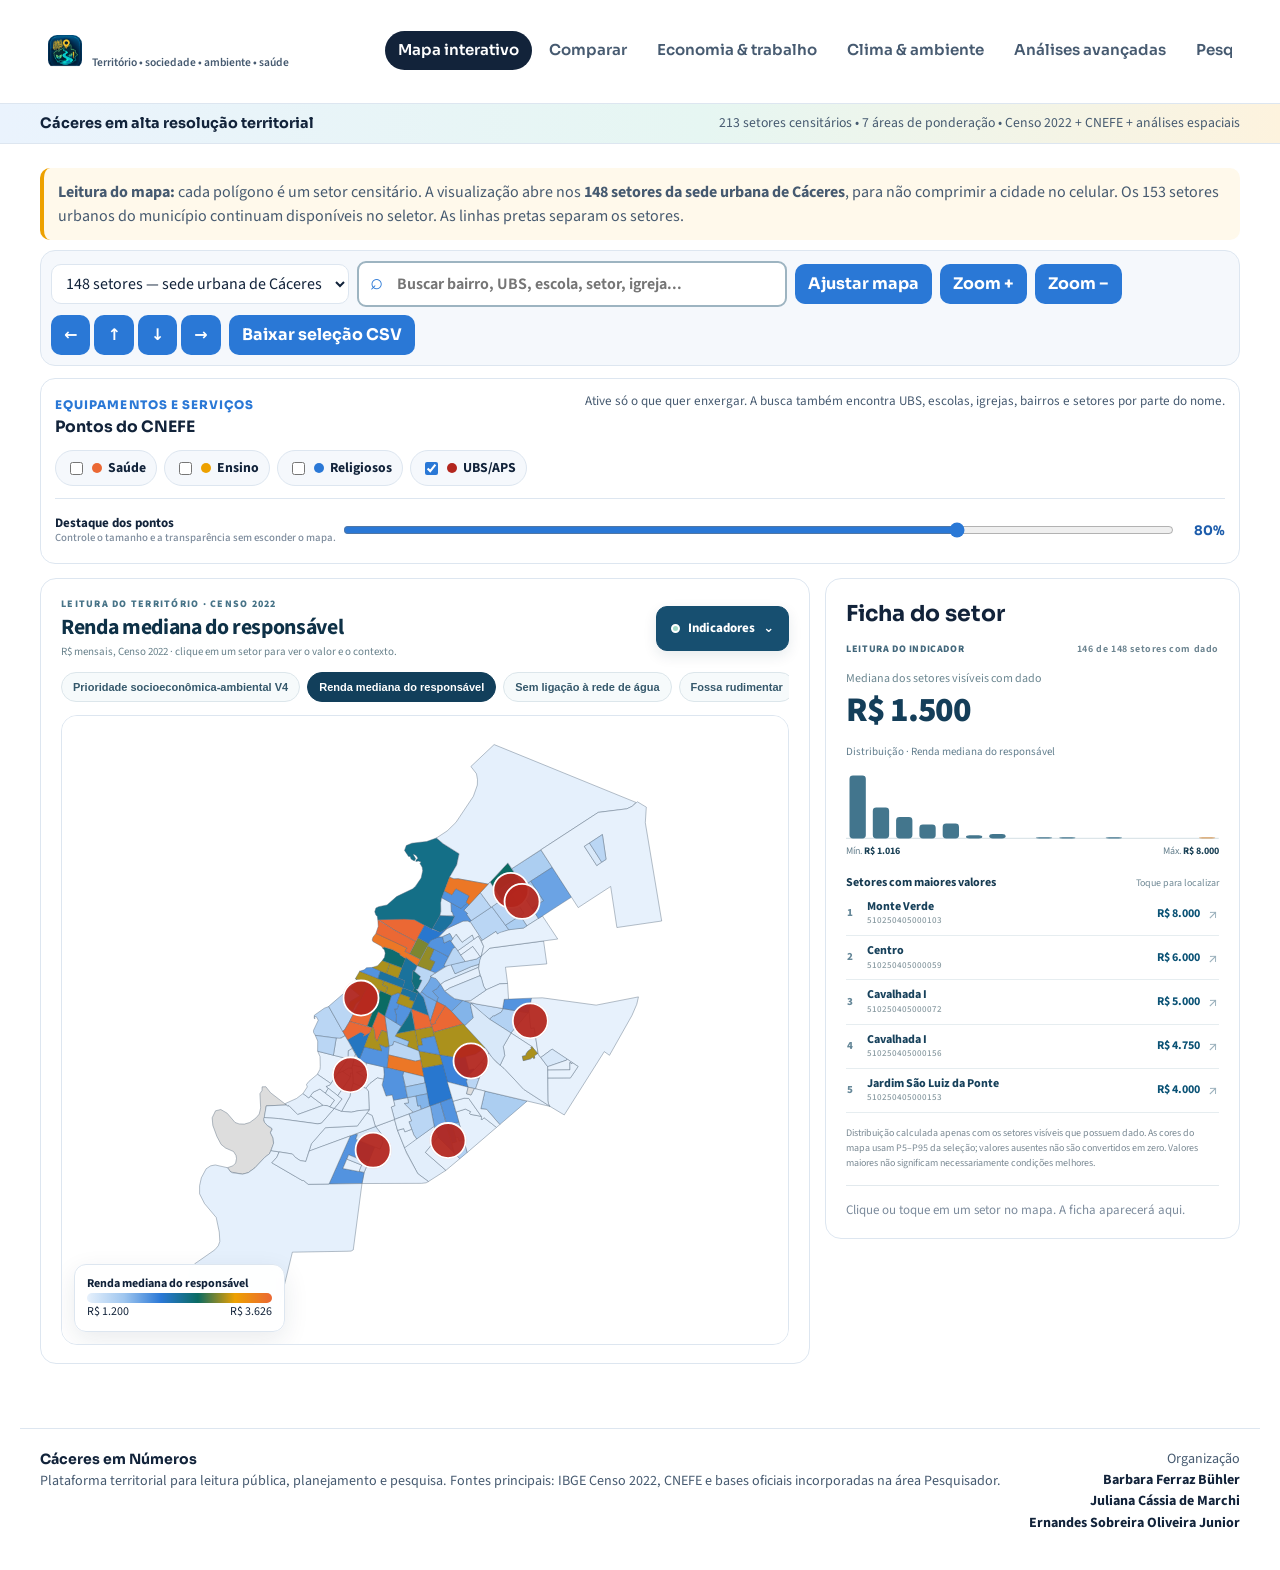
==== index.html @ b1730d2f "fix: não representar valores ausentes como zero nos mapas temáticos" ====
<!doctype html><html lang="pt-BR"><head><meta charset="utf-8"><meta name="viewport" content="width=device-width,initial-scale=1"><title>Cáceres em Números</title><link rel="icon" type="image/png" href="app-icon.png"><link rel="apple-touch-icon" href="app-icon.png"><link rel="manifest" href="site.webmanifest"><meta name="theme-color" content="#082b47">
<style>
:root{--navy:#0e293a;--blue:#174f70;--ink:#15202b;--muted:#66717b;--bg:#f4f6f5;--card:#fff;--line:#dfe4e1;--green:#dcefe4;--amber:#fff0c7;--red:#a9342b}*{box-sizing:border-box}body{margin:0;background:var(--bg);color:var(--ink);font-family:Inter,Arial,Helvetica,sans-serif}header{background:var(--navy);color:#fff;padding:18px 20px 15px}header h1{margin:0;font-size:30px;letter-spacing:-.4px}header p{margin:6px 0 0;color:#d6e2e8}.tabs{position:sticky;top:0;z-index:20;display:flex;gap:8px;flex-wrap:wrap;padding:12px;background:#fff;border-bottom:1px solid var(--line)}.tab{border:1px solid #d5dcda;background:white;border-radius:24px;padding:10px 16px;font-weight:700;cursor:pointer}.tab.on{background:var(--blue);color:white;border-color:var(--blue)}main{max-width:1500px;margin:auto;padding:16px}.page{display:none}.page.on{display:block}.grid{display:grid;gap:14px}.g4{grid-template-columns:repeat(4,1fr)}.g3{grid-template-columns:repeat(3,1fr)}.g2{grid-template-columns:1fr 1fr}.card{background:var(--card);border:1px solid var(--line);border-radius:16px;padding:16px;box-shadow:0 1px 2px #00000008}.kpi b{font-size:28px;display:block}.kpi small{color:var(--muted)}h2{font-size:22px;margin:0 0 12px}h3{font-size:17px;margin:0 0 10px}.muted{color:var(--muted)}.pill{display:inline-block;background:var(--green);padding:5px 9px;border-radius:999px;font-size:12px;font-weight:700;margin:2px}.pill.amber{background:var(--amber)}select,input,button{font:inherit}select,input{padding:9px 10px;border:1px solid #ccd4d1;border-radius:9px;background:#fff;max-width:100%}button.action{background:var(--blue);color:white;border:0;border-radius:9px;padding:9px 12px;font-weight:700;cursor:pointer}.toolbar{display:flex;gap:8px;flex-wrap:wrap;align-items:center;margin-bottom:10px}.mapwrap{height:650px;border:1px solid var(--line);border-radius:12px;overflow:hidden;background:#fdfdfc;position:relative}.mapwrap svg{width:100%;height:100%;touch-action:none}.sector{stroke:#111;stroke-width:.55;vector-effect:non-scaling-stroke;cursor:pointer;pointer-events:all;stroke-linejoin:round}.sector:hover{stroke:#000;stroke-width:1.05}.sector.sel{stroke:#000;stroke-width:1.6}.legend{position:absolute;left:12px;bottom:12px;background:#fffc;padding:9px 11px;border-radius:9px;font-size:12px;border:1px solid #ddd}.grad{height:10px;width:190px;background:linear-gradient(90deg,#d8e8ef,#9bc6d9,#4f97ba,#115f83,#6f302c);border-radius:6px}.tip{position:absolute;display:none;z-index:5;background:#111e;color:#fff;padding:9px 11px;border-radius:9px;font-size:12px;pointer-events:none;max-width:290px}.detailgrid{display:grid;grid-template-columns:repeat(2,1fr);gap:7px}.detailitem{padding:8px;background:#f7f9f8;border-radius:8px}.detailitem b{display:block;font-size:15px}.barrow{display:grid;grid-template-columns:minmax(180px,1fr) 3fr 74px;gap:8px;align-items:center;margin:6px 0}.bar{height:11px;background:#eef0ef;border-radius:8px;overflow:hidden}.bar>i{display:block;height:100%;background:#2a718f}.scroll{overflow:auto}.table{width:100%;border-collapse:collapse;font-size:13px}.table th,.table td{border-bottom:1px solid #e5e9e7;padding:8px;text-align:left;white-space:nowrap}.table th{position:sticky;top:0;background:#f4f7f6}.chartbox{height:430px;position:relative}.chartbox svg{width:100%;height:100%}.downloadGrid{display:grid;grid-template-columns:repeat(3,1fr);gap:10px}.dl{display:block;text-decoration:none;color:var(--ink);background:#f8faf9;border:1px solid var(--line);padding:12px;border-radius:12px;font-weight:700}.notice{border-left:4px solid #d88812;background:#fff9eb;padding:12px 14px;border-radius:8px}.good{border-left-color:#2d7b4f;background:#f0faf4}.compare{display:grid;grid-template-columns:1fr 1fr;gap:14px}.compare .head{font-size:18px;font-weight:800;margin-bottom:10px}.heatmap{overflow:auto}.heatmap table{border-collapse:collapse;font-size:10px}.heatmap th{max-width:90px;min-width:65px;white-space:normal}.heatmap td{width:45px;height:31px;text-align:center;color:white;font-weight:700}.apcards{display:grid;grid-template-columns:repeat(7,1fr);gap:8px}.apcard{border:1px solid var(--line);border-radius:12px;padding:10px;cursor:pointer;background:#fff}.apcard.on{outline:3px solid #3d7894}.apcard b{display:block}.source{font-size:12px;color:#53606a}.foot{font-size:12px;color:#68747d;margin-top:14px}@media(max-width:1000px){.g4,.g3,.g2,.downloadGrid,.apcards{grid-template-columns:1fr 1fr}.mapwrap{height:540px}}@media(max-width:650px){header h1{font-size:24px}.g4,.g3,.g2,.downloadGrid,.apcards,.compare{grid-template-columns:1fr}.mapwrap{height:500px}.barrow{grid-template-columns:130px 1fr 60px}.tabs{gap:5px}.tab{padding:8px 11px;font-size:13px}}

.apmapgrid{display:grid;grid-template-columns:1fr 1fr;gap:14px;margin-top:14px}.apmapwrap{height:500px;border:1px solid var(--line);border-radius:12px;overflow:hidden;background:#fbfcfb;position:relative}.apmapwrap svg{width:100%;height:100%;touch-action:none}.ap-region{stroke:#111;stroke-width:.75;vector-effect:non-scaling-stroke;cursor:pointer;fill-rule:evenodd}.ap-region:hover{stroke-width:1.4}.ap-region.sel{stroke:#000;stroke-width:1.8}.ap-sector{stroke:#161616;stroke-width:.35;vector-effect:non-scaling-stroke;cursor:pointer}.ap-sector:hover{stroke-width:.85}.apLegend{display:flex;gap:8px;flex-wrap:wrap;margin-top:9px}.apLegend span{display:inline-flex;align-items:center;gap:5px;font-size:12px}.apLegend i{width:13px;height:13px;border-radius:3px;display:inline-block;border:1px solid #222}.apmaptip{position:absolute;display:none;z-index:8;background:#111e;color:#fff;padding:9px 11px;border-radius:9px;font-size:12px;pointer-events:none;max-width:310px}.aptoolbar{display:flex;gap:8px;flex-wrap:wrap;align-items:center;margin:8px 0 10px}.aptoolbar label{font-size:13px;color:var(--muted)}.apInfo{background:#f4f8fa;border-left:4px solid #2f7190;border-radius:8px;padding:10px 12px;margin-top:10px}.apcard small{line-height:1.45;display:block}.apcard .mini{margin-top:6px;color:#52606b}.apstatline{display:flex;gap:10px;flex-wrap:wrap;margin-top:8px}.apstatline span{background:#f3f6f5;padding:5px 8px;border-radius:999px;font-size:11px}@media(max-width:1000px){.apmapgrid{grid-template-columns:1fr}.apmapwrap{height:470px}}.city-outline{fill:none;stroke:#071b2a;stroke-width:1.3;vector-effect:non-scaling-stroke;pointer-events:none}.bairro-outline{fill:none;stroke:#4b5563;stroke-width:.35;vector-effect:non-scaling-stroke;pointer-events:none;opacity:.75}.bairro-label{font-size:650px;font-weight:800;fill:#1f2937;paint-order:stroke;stroke:white;stroke-width:170px;stroke-linejoin:round;pointer-events:none}.urban-focus{fill:none;stroke:#d62728;stroke-width:1.6;stroke-dasharray:8 6;vector-effect:non-scaling-stroke;pointer-events:none}.toggleline{display:flex;gap:14px;flex-wrap:wrap;align-items:center;margin:7px 0 10px}.toggleline label{font-size:13px;font-weight:700;color:#374151}.context-legend{display:flex;gap:14px;flex-wrap:wrap;font-size:12px;margin-top:8px}.context-legend span{display:inline-flex;align-items:center;gap:5px}.swatch-line{display:inline-block;width:25px;height:0;border-top:3px solid #111}.swatch-line.gray{border-top-color:#6b7280;border-top-width:1px}.swatch-line.red{border-top-color:#d62728;border-top-style:dashed}

.poi-controls{display:flex;gap:8px;flex-wrap:wrap;align-items:center;margin:8px 0 12px;padding:9px 11px;background:#f8faf9;border:1px solid var(--line);border-radius:10px}.poi-controls label{display:flex;align-items:center;gap:5px;font-size:13px;font-weight:700}.poi-dot{display:inline-block;width:10px;height:10px;border-radius:50%}.mapwrap svg,.apmapwrap svg{cursor:grab}.mapwrap svg:active,.apmapwrap svg:active{cursor:grabbing}.poi{cursor:pointer;vector-effect:non-scaling-stroke}.poi:hover{stroke:#000;stroke-width:.75}.poi-aps{stroke:#fff;stroke-width:1.45px}.poi-label{font-size:11px;font-weight:800;paint-order:stroke;stroke:white;stroke-width:3px;stroke-linejoin:round;pointer-events:none}.drag-hint{font-size:12px;color:var(--muted);margin-left:auto}@media(max-width:650px){.drag-hint{width:100%;margin-left:0}}

/* V4.6 mobile-safe map */
#map{touch-action:none!important;user-select:none;-webkit-user-select:none;background:#fff}
.sector{stroke:#000!important;stroke-width:.5!important;fill-opacity:1!important;shape-rendering:geometricPrecision}
.sector.sel{stroke-width:1.55!important}
.poi{vector-effect:non-scaling-stroke;pointer-events:all}
.panpad{display:inline-flex;gap:4px;align-items:center}.panpad button{min-width:38px;padding:8px 10px}
@media(max-width:650px){.mapwrap{height:520px!important}.sector{stroke-width:.45!important}.poi-controls{font-size:13px}.toolbar{gap:6px}.panpad{width:100%;justify-content:center}.panpad button{font-size:18px}}

.searchbox{position:relative;min-width:260px;flex:1;max-width:430px}.searchbox input{width:100%}
.search-results{display:none;position:absolute;left:0;right:0;top:calc(100% + 5px);background:#fff;border:1px solid #cfd8d5;border-radius:12px;box-shadow:0 10px 28px #0002;z-index:60;max-height:330px;overflow:auto}
.search-results.show{display:block}.search-item{padding:10px 12px;cursor:pointer;border-bottom:1px solid #edf0ef;display:flex;gap:9px;align-items:flex-start}.search-item:last-child{border-bottom:0}.search-item:hover,.search-item.active{background:#eef6fa}
.search-icon{width:25px;height:25px;border-radius:50%;display:grid;place-items:center;background:#edf3f5;font-size:13px;flex:0 0 25px}.search-main{font-weight:800;font-size:13px}.search-sub{font-size:11px;color:#68747d;margin-top:2px;line-height:1.3}
.search-hit{stroke:#f97316!important;stroke-width:1.45!important}.search-pin-ring{fill:none;stroke:#00a6c8;stroke-width:2.2;vector-effect:non-scaling-stroke;pointer-events:none}.search-pin-core{fill:#00a6c8;stroke:white;stroke-width:1.5;vector-effect:non-scaling-stroke;pointer-events:none}.search-pin-cross{stroke:#073b4c;stroke-width:1.4;vector-effect:non-scaling-stroke;pointer-events:none}
@media(max-width:650px){.searchbox{min-width:100%;max-width:none}.search-results{max-height:270px}}

/* V4.8 — busca e pontos legíveis sem poluir o mapa */
.searchbox{position:relative;min-width:310px;flex:1 1 340px}
.searchbox input{width:100%;border:2px solid #9db4c1;background:#fff;font-weight:650}
.searchbox input:focus{outline:none;border-color:#174f70;box-shadow:0 0 0 3px #174f7020}
.search-results{position:absolute;left:0;right:0;top:calc(100% + 4px);z-index:40;background:#fff;border:1px solid #cbd5d1;border-radius:10px;box-shadow:0 8px 24px #0002;max-height:340px;overflow:auto;display:none}
.search-results.show{display:block}
.search-item{display:grid;grid-template-columns:28px 1fr;gap:8px;padding:9px 10px;border-bottom:1px solid #eef1ef;cursor:pointer}
.search-item:last-child{border-bottom:0}.search-item:hover,.search-item.active{background:#edf6fa}
.search-icon{width:25px;height:25px;border-radius:50%;display:grid;place-items:center;background:#174f70;color:white;font-size:11px;font-weight:900}
.search-main{font-weight:800}.search-sub{font-size:11px;color:#66717b;margin-top:2px}
.search-hit{stroke:#0d3d56!important;stroke-width:1.5!important;filter:drop-shadow(0 0 1px #fff)}
.search-pin{pointer-events:none;filter:drop-shadow(0 2px 2px #0007)}
.search-pin-halo{fill:#ffcf332e;stroke:#d73027;stroke-width:1;vector-effect:non-scaling-stroke}
.search-pin-tail,.search-pin-head{fill:#e13227;stroke:#8f1d16;stroke-width:1;vector-effect:non-scaling-stroke}
.search-pin-core{fill:white;stroke:#8f1d16;stroke-width:.75;vector-effect:non-scaling-stroke}
.poi{transition:opacity .12s}
@media(max-width:650px){
 .searchbox{order:-1;flex-basis:100%;min-width:100%;width:100%}
 .searchbox input{font-size:16px;padding:11px 12px}
 .search-results{max-height:280px}
}
</style><link rel="stylesheet" href="https://fonts.googleapis.com/css2?family=Sora:wght@500;600;700;800&family=Source+Sans+3:wght@400;500;600;700&display=swap">
<style id="chuva-mt-design">
:root{
 --bg:#fff;--panel:#f5f8fc;--ink:#12233a;--ink2:#465a70;--muted:#7c8b9c;--line:#dde6f0;--grid:#e8eef5;
 --accent:#2a78d6;--accent-d:#1c5cab;--accent-soft:#e7f1fc;--wet:#0a6b62;--wet-soft:#dcf3ee;
 --dry:#8a5413;--dry-soft:#f9edd9;--sun:#eda100;--coral:#eb6834;--bad:#b3261e;
 --display:"Sora","Segoe UI",system-ui,sans-serif;--body:"Source Sans 3","Segoe UI",system-ui,sans-serif;--r:16px;
}
*{box-sizing:border-box}
html{color-scheme:light;background:#fff}
body{background:var(--bg)!important;color:var(--ink)!important;font-family:var(--body)!important;font-size:16px;line-height:1.5}
h1,h2,h3,.brand,.tab,.action{font-family:var(--display)!important}
.bar{position:sticky;top:0;z-index:40;background:rgba(255,255,255,.96);backdrop-filter:blur(10px);border-bottom:1px solid var(--line)}
.bar-in{max-width:1240px;margin:auto;padding:10px 20px;display:grid;grid-template-columns:auto minmax(0,1fr) auto;gap:14px 22px;align-items:center}
.brand{display:flex;align-items:center;gap:10px;font-weight:800;font-size:1.22rem;letter-spacing:-.025em;white-space:nowrap}
.brand-mark{width:34px;height:34px;flex:none;object-fit:cover;border-radius:9px}
.brand span{display:flex;flex-direction:column;line-height:1.05}
.brand small{font-family:var(--body);font-size:.72rem;color:var(--ink2);font-weight:600;letter-spacing:0;margin-top:3px}
.bar .tabs{position:static!important;border:0!important;padding:0!important;background:transparent!important;display:flex;gap:4px;flex-wrap:wrap;justify-content:center}
.bar .tab{border:0!important;background:transparent!important;color:var(--ink2)!important;border-radius:999px!important;padding:8px 13px!important;font-weight:600!important;font-size:.94rem;white-space:nowrap}
.bar .tab:hover{background:var(--panel)!important}
.bar .tab.on{background:var(--ink)!important;color:#fff!important}
.org-head{text-align:right;line-height:1.2;max-width:290px}
.org-head span{display:block;text-transform:uppercase;letter-spacing:.08em;font-size:.65rem;font-weight:800;color:var(--accent)}
.org-head b{display:block;font-family:var(--body);font-size:.73rem;font-weight:600;color:var(--ink2)}
.scope-strip{background:linear-gradient(90deg,#eaf3fd,#e6f6f2 55%,#fdf3de);border-bottom:1px solid var(--line)}
.scope-strip-in{max-width:1240px;margin:auto;padding:9px 20px;display:flex;gap:10px 16px;align-items:center;justify-content:space-between;flex-wrap:wrap}
.scope-kicker{font-family:var(--display);font-weight:700;color:var(--ink);font-size:.9rem}
.scope-note{color:var(--ink2);font-size:.86rem}
main{max-width:1240px!important;padding:24px 20px 64px!important}
.card{border:1px solid var(--line)!important;border-radius:var(--r)!important;box-shadow:none!important;background:#fff!important;padding:18px 20px!important}
.card.soft{background:var(--panel)!important;border-color:transparent!important}
.page{animation:rise .32s ease both}
@keyframes rise{from{opacity:.4;transform:translateY(7px)}to{opacity:1;transform:none}}
.hero-panel{display:grid;grid-template-columns:minmax(0,1.35fr) minmax(280px,.65fr);gap:22px;background:linear-gradient(135deg,#f8fbff 0%,#eef8f5 58%,#fff8ea 100%);border:1px solid var(--line);border-radius:22px;padding:28px 30px;margin-bottom:22px;overflow:hidden;position:relative}
.hero-panel:after{content:"";position:absolute;width:220px;height:220px;border-radius:50%;right:-80px;top:-95px;background:linear-gradient(135deg,rgba(42,120,214,.14),rgba(10,107,98,.08))}
.hero-copy{position:relative;z-index:1}
.eyebrow{font-family:var(--display);font-size:.74rem;font-weight:800;letter-spacing:.09em;text-transform:uppercase;color:var(--accent)}
.hero-panel h1{font-size:clamp(1.8rem,4vw,3.1rem);line-height:1.04;letter-spacing:-.045em;margin:7px 0 10px;max-width:14ch}
.hero-panel p{color:var(--ink2);max-width:66ch;font-size:1.03rem}
.hero-actions{display:flex;gap:9px;flex-wrap:wrap;margin-top:18px}
.hero-btn{border:0;border-radius:11px;padding:10px 16px;min-height:43px;font-family:var(--display);font-weight:700;cursor:pointer}
.hero-btn.primary{background:var(--accent);color:white}.hero-btn.primary:hover{background:var(--accent-d)}
.hero-btn.secondary{background:white;color:var(--accent);border:1px solid var(--accent)}
.hero-mini{display:grid;grid-template-columns:1fr 1fr;gap:10px;align-content:center;position:relative;z-index:1}
.hero-mini div{border-radius:15px;padding:14px;background:rgba(255,255,255,.78);border:1px solid rgba(221,230,240,.9)}
.hero-mini b{display:block;font-family:var(--display);font-size:1.55rem;line-height:1.1;color:var(--ink)}
.hero-mini span{font-size:.76rem;color:var(--ink2);font-weight:700}
#kpis{gap:10px!important}
.kpi{background:var(--panel)!important;border-color:transparent!important;border-radius:14px!important}
#kpis .kpi:nth-child(1){background:var(--accent-soft)!important}
#kpis .kpi:nth-child(2){background:var(--wet-soft)!important}
#kpis .kpi:nth-child(3){background:#fdf1d6!important}
#kpis .kpi:nth-child(4){background:#fde9e0!important}
.notice{border-left:4px solid var(--sun)!important;background:#fff9eb!important;border-radius:10px!important;color:var(--ink2)!important}
.notice.good{border-left-color:var(--wet)!important;background:#f0faf4!important}
.toolbar{background:var(--panel);border:1px solid var(--line);border-radius:15px;padding:10px!important;margin-bottom:12px!important;gap:8px!important}
select,input[type=search],input[type=text],input[type=number]{font:inherit;color:var(--ink);background:#fff;border:1px solid var(--line)!important;border-radius:10px!important;min-height:40px;padding:7px 10px!important}
.action{background:var(--accent)!important;color:#fff!important;border:0!important;border-radius:10px!important;min-height:40px;padding:8px 13px!important;font-weight:700!important}
.action:hover{background:var(--accent-d)!important}
.searchbox{position:relative;min-width:min(360px,100%);flex:1}
.searchbox input{width:100%;padding-left:38px!important;background:#fff!important}
.searchbox:before{content:"⌕";position:absolute;left:13px;top:6px;font-size:1.35rem;color:var(--accent);z-index:2;pointer-events:none}
.search-results{border:1px solid var(--line)!important;border-radius:13px!important;box-shadow:0 16px 40px rgba(18,35,58,.14)!important;background:#fff!important;overflow:hidden}
.search-item{padding:10px 12px!important;border-bottom:1px solid var(--grid)!important}
.search-item:hover,.search-item.active{background:var(--accent-soft)!important}
.search-icon{background:var(--accent-soft)!important;color:var(--accent-d)!important}
.poi-controls{display:block!important;padding:13px 14px!important;border:1px solid var(--line)!important;border-radius:15px!important;background:#fff!important;margin:10px 0 14px!important}
.poi-head{display:flex;align-items:flex-start;justify-content:space-between;gap:12px;margin-bottom:10px}
.poi-title{font-family:var(--display);font-weight:700;font-size:.98rem}
.poi-sub{font-size:.82rem;color:var(--ink2)}
.poi-chips{display:flex;gap:7px;flex-wrap:wrap}
.poi-chips label{display:inline-flex!important;align-items:center;gap:6px;border:1px solid var(--line);background:var(--panel);border-radius:999px;padding:7px 10px;font-size:.86rem;font-weight:700}
.poi-chips input{accent-color:var(--accent)}
.poi-slider{display:grid!important;grid-template-columns:minmax(145px,auto) minmax(150px,1fr) 48px;gap:12px;align-items:center;margin-top:12px;padding-top:11px;border-top:1px solid var(--line)}
.poi-slider span{display:flex;flex-direction:column;line-height:1.18}.poi-slider small{color:var(--muted);font-weight:500}
.poi-slider input[type=range]{width:100%;accent-color:var(--accent)}
.poi-slider output{font-family:var(--display);font-weight:700;color:var(--accent-d);text-align:right}
.mapwrap{border-color:var(--line)!important;border-radius:16px!important;background:#fbfdff!important}
.sector{stroke:#526579!important;stroke-width:.42!important}
.sector:hover{stroke:var(--ink)!important;stroke-width:.9!important}
.sector.sel,.sector.search-hit{stroke:var(--ink)!important;stroke-width:1.25!important}
.legend{background:rgba(255,255,255,.94)!important;border-color:var(--line)!important;border-radius:12px!important;box-shadow:0 8px 26px rgba(18,35,58,.08)}
.grad{background:linear-gradient(90deg,#e7f1fc,#9fc6ef,#2a78d6,#0a6b62,#eda100,#eb6834)!important}
.detailitem{background:var(--panel)!important;border-radius:11px!important}
.pill{background:var(--wet-soft)!important;color:var(--wet)!important}
.apcard{border-color:var(--line)!important;border-radius:14px!important}
.apcard.on{outline:0!important;border-color:var(--accent)!important;box-shadow:0 0 0 2px var(--accent-soft)}
.ap-region{stroke:#fff!important;stroke-width:.7!important}
.ap-region.sel{stroke:var(--ink)!important;stroke-width:1.5!important}
.ap-sector{stroke:#fff!important;stroke-width:.35!important}
.apLegend i{border-color:rgba(18,35,58,.35)!important}
.heatmap td{border:1px solid rgba(255,255,255,.35)}
.site-footer{max-width:1240px;margin:0 auto;padding:20px 20px 36px;border-top:1px solid var(--line);display:grid;grid-template-columns:1fr auto;gap:18px;color:var(--ink2);font-size:.88rem}
.site-footer strong{font-family:var(--display);color:var(--ink)}
.site-footer .org-list{text-align:right}.site-footer .org-list b{display:block;color:var(--ink);font-weight:700}
@media(max-width:900px){
 .bar-in{grid-template-columns:1fr}
 .bar .tabs{justify-content:flex-start;overflow-x:auto;flex-wrap:nowrap;padding-bottom:3px!important;scrollbar-width:none}
 .bar .tabs::-webkit-scrollbar{display:none}
 .org-head{text-align:left;max-width:none}
 .hero-panel{grid-template-columns:1fr;padding:22px}
 .hero-mini{grid-template-columns:repeat(4,1fr)}
}
@media(max-width:650px){
 .bar-in{padding:9px 14px;gap:8px}
 .brand{font-size:1.05rem}.brand-mark{width:30px;height:30px}
 .org-head{display:none}
 .scope-strip-in{padding:8px 14px}
 main{padding:16px 12px 48px!important}
 .hero-panel{padding:19px;border-radius:18px}.hero-panel h1{font-size:2rem}
 .hero-mini{grid-template-columns:1fr 1fr}
 .bar .tab{font-size:.86rem!important;padding:7px 11px!important}
 .toolbar{padding:8px!important}
 .searchbox{order:-1;flex-basis:100%;min-width:100%}
 .poi-slider{grid-template-columns:1fr 42px}.poi-slider span{grid-column:1/-1}.poi-slider input{grid-column:1}
 .site-footer{grid-template-columns:1fr;padding:18px 14px 28px}.site-footer .org-list{text-align:left}
}
</style>
<style id="hotfix-20261009-navigation">
/* FIX CRÍTICO: o header usava a mesma classe .bar das barras de gráfico.
   A regra antiga .bar{height:11px;overflow:hidden} esmagava o menu inteiro. */
header.bar{
  position:sticky!important;
  top:0!important;
  z-index:1000!important;
  height:auto!important;
  min-height:0!important;
  overflow:visible!important;
  border-radius:0!important;
}
header.bar .bar-in{overflow:visible!important}
header.bar .tabs{overflow:visible!important}
.scope-strip{position:relative!important;z-index:1!important}
.page{scroll-margin-top:120px}

/* pontos do mapa: novamente legíveis sem cobrir os setores */
.poi{stroke-width:1!important;filter:none!important}
.poi-aps{stroke:#fff!important;stroke-width:1.8!important;filter:drop-shadow(0 1px 2px rgba(179,38,30,.45))!important}

@media(max-width:900px){
  header.bar .tabs{
    overflow-x:auto!important;
    overflow-y:hidden!important;
    flex-wrap:nowrap!important;
    justify-content:flex-start!important;
    -webkit-overflow-scrolling:touch;
  }
}
</style>
<style id="clima-ambiente-style">
header.bar .bar-in{max-width:1500px}
header.bar .tabs{flex-wrap:nowrap!important;overflow-x:auto!important;scrollbar-width:none}
header.bar .tabs::-webkit-scrollbar{display:none}
.climate-hero{background:linear-gradient(135deg,#0e293a 0%,#174f70 52%,#0a6b62 100%);color:#fff;border-radius:22px;padding:28px;display:grid;grid-template-columns:1.35fr .65fr;gap:22px;align-items:center;box-shadow:0 14px 38px rgba(18,35,58,.13)}
.climate-hero h2{font-size:2rem;margin:5px 0 8px;color:#fff}
.climate-hero p{margin:0;color:#eaf4f7;max-width:820px}
.climate-hero .eyebrow{color:#b9efe5}
.climate-hero-side{display:grid;gap:9px}
.climate-hero-side div{background:#ffffff16;border:1px solid #ffffff2b;border-radius:14px;padding:12px 14px}
.climate-hero-side b{display:block;font-family:var(--display);font-size:1.25rem}
.climate-kpis{margin-top:14px}
.climate-kpi b{font-size:1.65rem}
.climate-kpi small{display:block;color:var(--ink2);margin-top:2px}
.climate-layout{display:grid;grid-template-columns:minmax(0,1.35fr) minmax(320px,.65fr);gap:14px;margin-top:14px}
.climate-mapwrap{height:620px;border:1px solid var(--line);border-radius:14px;overflow:hidden;background:#fbfcfd;position:relative}
.climate-mapwrap svg{width:100%;height:100%;touch-action:none}
.climate-sector{stroke:#fff;stroke-width:.72;vector-effect:non-scaling-stroke;cursor:pointer;stroke-linejoin:round}
.climate-sector:hover{stroke:#12233a;stroke-width:1.35}
.climate-sector.sel{stroke:#081723;stroke-width:2}
.climate-legend{position:absolute;left:12px;bottom:12px;background:#fffffff2;border:1px solid var(--line);border-radius:12px;padding:9px 11px;min-width:220px;box-shadow:0 8px 24px rgba(18,35,58,.1);font-size:.82rem}
.climate-grad{height:11px;border-radius:999px;margin:6px 0;background:linear-gradient(90deg,#dcefe4,#b8ddce,#f4d77b,#ee9550,#b3261e)}
.climate-detail-empty{color:var(--muted);padding:18px 4px}
.climate-score{display:flex;align-items:flex-end;justify-content:space-between;gap:12px;border-bottom:1px solid var(--line);padding-bottom:12px;margin-bottom:12px}
.climate-score strong{font-family:var(--display);font-size:2.25rem;line-height:1}
.climate-badge{display:inline-block;padding:5px 9px;border-radius:999px;font-weight:800;font-size:.78rem;background:#edf2f6;color:#17364a}
.climate-dims{display:grid;gap:9px}
.climate-dim-head{display:flex;justify-content:space-between;gap:10px;font-size:.88rem;font-weight:700}
.climate-meter{height:8px;background:#e9eef2;border-radius:999px;overflow:hidden;margin-top:4px}
.climate-meter i{display:block;height:100%;background:linear-gradient(90deg,#0a6b62,#eda100,#b3261e);border-radius:999px}
.climate-rank{display:grid;gap:7px}
.climate-rank-row{display:grid;grid-template-columns:34px minmax(0,1fr) auto;gap:9px;align-items:center;border:1px solid var(--line);border-radius:11px;padding:9px 10px;background:#fff;cursor:pointer}
.climate-rank-row:hover{border-color:#96abc0;background:#f8fbfd}
.climate-rank-row .n{font-family:var(--display);font-weight:800;color:var(--accent)}
.climate-rank-row b{display:block;font-size:.9rem}
.climate-rank-row small{display:block;color:var(--muted)}
.climate-rank-row .score{font-family:var(--display);font-weight:800}
.climate-note{background:#fff9eb;border-left:4px solid #eda100;border-radius:10px;padding:12px 14px}
.climate-method-grid{display:grid;grid-template-columns:repeat(3,1fr);gap:10px;margin-top:10px}
.climate-method-grid div{background:var(--panel);border:1px solid var(--line);border-radius:12px;padding:12px}
.climate-method-grid b{display:block;font-family:var(--display);margin-bottom:4px}
@media(max-width:1050px){.climate-hero,.climate-layout{grid-template-columns:1fr}.climate-mapwrap{height:540px}.climate-method-grid{grid-template-columns:1fr 1fr}}
@media(max-width:650px){.climate-hero{padding:20px}.climate-hero h2{font-size:1.6rem}.climate-mapwrap{height:500px}.climate-method-grid{grid-template-columns:1fr}}
</style>
<style id="header-layout-fix-20261010">
/* Cabeçalho: impede que a marca/autores encubram as abas e mantém todas acessíveis. */
header.bar{
  height:auto!important;
  min-height:0!important;
  overflow:visible!important;
}
header.bar .bar-in{
  width:100%!important;
  max-width:none!important;
  padding:10px clamp(14px,2.2vw,42px)!important;
  display:grid!important;
  grid-template-columns:minmax(250px,320px) minmax(0,1fr) minmax(300px,390px)!important;
  gap:12px 20px!important;
  align-items:center!important;
  overflow:visible!important;
}
header.bar .brand{
  min-width:0!important;
  overflow:hidden!important;
  position:relative!important;
  z-index:2!important;
}
header.bar .brand span{
  min-width:0!important;
  overflow:hidden!important;
}
header.bar .brand small{
  display:block!important;
  white-space:nowrap!important;
  overflow:hidden!important;
  text-overflow:ellipsis!important;
}
header.bar .tabs{
  min-width:0!important;
  width:100%!important;
  display:flex!important;
  flex-wrap:nowrap!important;
  justify-content:center!important;
  align-items:center!important;
  gap:4px!important;
  overflow-x:auto!important;
  overflow-y:hidden!important;
  padding:3px 4px 6px!important;
  scroll-padding-inline:12px!important;
  scrollbar-width:thin!important;
  overscroll-behavior-inline:contain;
}
header.bar .tab{
  flex:0 0 auto!important;
  position:relative!important;
  z-index:1!important;
}
header.bar .org-head{
  min-width:0!important;
  max-width:390px!important;
}

/* Em notebooks, libera imediatamente o espaço ocupado pelos autores. */
@media(max-width:1650px){
  header.bar .bar-in{
    grid-template-columns:minmax(230px,300px) minmax(0,1fr)!important;
  }
  header.bar .org-head{display:none!important}
}

/* Em telas menores o menu ganha uma linha inteira e passa a rolar horizontalmente. */
@media(max-width:1180px){
  header.bar .bar-in{
    grid-template-columns:1fr!important;
    gap:7px!important;
  }
  header.bar .brand{justify-self:start!important}
  header.bar .tabs{
    justify-content:flex-start!important;
    width:100%!important;
    padding-bottom:7px!important;
  }
}

/* Celular: mantém a marca compacta e todas as abas alcançáveis por swipe. */
@media(max-width:650px){
  header.bar .brand{font-size:1rem!important}
  header.bar .brand-mark{width:32px!important;height:32px!important}
  header.bar .tabs{gap:3px!important}
  header.bar .tab{font-size:.84rem!important;padding:7px 10px!important}
}
</style>
<style id="hotfix-20261011-header-points">
/* O menu não deve sobrepor a faixa "Cáceres em alta resolução territorial". */
header.bar{
  position:relative!important;
  top:auto!important;
  z-index:30!important;
  margin:0!important;
}
.scope-strip{
  position:relative!important;
  z-index:20!important;
  margin-top:0!important;
  clear:both!important;
}
/* Pontos: visíveis, semi-transparentes e sem virar bolotas opacas. */
.poi{filter:none!important}
.poi-aps{filter:drop-shadow(0 1px 2px rgba(179,38,30,.24))!important}
</style>
<style id="final-fix-20261011-header-poi">
/* Fecha definitivamente o espaço do cabeçalho antes da faixa territorial. */
header.bar{
  position:relative!important;
  top:auto!important;
  display:block!important;
  height:auto!important;
  min-height:0!important;
  overflow:visible!important;
  z-index:10!important;
}
header.bar .bar-in{
  position:relative!important;
  min-height:64px!important;
  padding-bottom:12px!important;
  overflow:visible!important;
  grid-auto-rows:max-content!important;
}
header.bar .tabs{
  position:relative!important;
  top:auto!important;
  margin:0!important;
  transform:none!important;
  align-self:center!important;
}
header.bar .tab{
  position:relative!important;
  top:auto!important;
  bottom:auto!important;
  margin:0!important;
  transform:none!important;
}
header.bar .tab.on{box-shadow:none!important}
.scope-strip{
  position:relative!important;
  top:auto!important;
  margin-top:0!important;
  z-index:5!important;
  clear:both!important;
}
@media(max-width:1180px){
  header.bar .bar-in{min-height:0!important;padding-bottom:14px!important}
}
@media(max-width:650px){
  header.bar .bar-in{padding-bottom:11px!important}
}
</style>
<link rel="stylesheet" href="mapa-interativo.css?v=20261012"></head><body><header class="bar"><div class="bar-in">
<div class="brand"><img class="brand-mark" src="app-icon.png" alt="" aria-hidden="true"><span>Cáceres em Números<small>Território • sociedade • ambiente • saúde</small></span></div>
<nav class="tabs"><button class="tab on" data-p="publico">Público</button><button class="tab" data-p="explorar">Explorar</button><button class="tab" data-p="comparar">Comparar</button><button class="tab" data-p="economia">Economia & trabalho</button><button class="tab" data-p="clima">Clima & ambiente</button><button class="tab" data-p="analitico">Análises avançadas</button><button class="tab" data-p="pesquisador">Pesquisador</button></nav>
<div class="org-head"><span>Organização</span><b>Barbara Ferraz Bühler · Juliana Cássia de Marchi · Ernandes Sobreira Oliveira Junior</b></div>
</div></header>
<div class="scope-strip"><div class="scope-strip-in"><span class="scope-kicker">Cáceres em alta resolução territorial</span><span class="scope-note">213 setores censitários • 7 áreas de ponderação • Censo 2022 + CNEFE + análises espaciais</span></div></div><main>
<section class="page on" id="publico"><div class="hero-panel"><div class="hero-copy"><span class="eyebrow">Dados públicos, leitura simples e análise científica</span><h1>Conheça Cáceres por dentro.</h1><p>Explore renda, saneamento, infraestrutura urbana, serviços, economia e vulnerabilidade em cada setor censitário — do resumo para qualquer cidadão às análises espaciais para pesquisa e planejamento.</p><div class="hero-actions"><button class="hero-btn primary" id="heroExplore">Explorar o mapa</button><button class="hero-btn secondary" id="heroAnalysis">Ver análises avançadas</button></div></div><div class="hero-mini"><div><b>213</b><span>setores censitários</span></div><div><b>148</b><span>setores na sede urbana</span></div><div><b>7</b><span>áreas de ponderação</span></div><div><b>2022</b><span>Censo + CNEFE</span></div></div></div><div class="grid g4" id="kpis"></div><div class="grid g2" style="margin-top:14px"><div class="card"><h2>O que esta versão acrescentou</h2><div><span class="pill">renda por setor</span><span class="pill">pavimentação</span><span class="pill">bueiro</span><span class="pill">iluminação</span><span class="pill">calçada</span><span class="pill">rampa</span><span class="pill">arborização</span><span class="pill">CNEFE</span><span class="pill">7 áreas de ponderação</span><span class="pill">deslocamento ao trabalho</span></div><p class="muted">Agora cada setor pode ser lido como território demográfico, sanitário, econômico e urbano. Trabalho e deslocamento são apresentados na escala oficial de área de ponderação, não inventados por setor.</p></div><div class="card"><h2>Leitura simples</h2><div id="simpleText"></div></div></div><div class="card" style="margin-top:14px"><h2>Top 12 setores — prioridade socioeconômica-ambiental V4</h2><div id="topBars"></div></div></section>
<section class="page" id="explorar"><div class="notice" style="margin-bottom:10px"><b>Leitura do mapa:</b> cada polígono é um setor censitário. A visualização abre nos <b>148 setores da sede urbana de Cáceres</b>, para não comprimir a cidade no celular. Os 153 setores urbanos do município continuam disponíveis no seletor. As linhas pretas separam os setores.</div><div class="toolbar"><select id="scope"><option value="city">148 setores — sede urbana de Cáceres</option><option value="urban">153 setores urbanos — município</option><option value="all">213 setores — município</option><option value="rural">59 setores rurais</option></select><select id="metric"></select><div class="searchbox"><input id="search" autocomplete="off" placeholder="Buscar bairro, UBS, escola, setor, igreja..."><div id="searchResults" class="search-results"></div></div><button class="action" id="fit">Ajustar mapa</button><button class="action" id="zin">Zoom +</button><button class="action" id="zout">Zoom −</button><span class="panpad"><button class="action" id="panL" title="Mover para oeste">←</button><button class="action" id="panU" title="Mover para norte">↑</button><button class="action" id="panD" title="Mover para sul">↓</button><button class="action" id="panR" title="Mover para leste">→</button></span><button class="action" id="downloadFiltered">Baixar seleção CSV</button></div>
<div class="poi-controls" id="poiControls"><div class="poi-head"><div><span class="eyebrow">Equipamentos e serviços</span><div class="poi-title">Pontos do CNEFE</div></div><div class="poi-sub">Ative só o que quer enxergar. A busca também encontra UBS, escolas, igrejas, bairros e setores por parte do nome.</div></div>
<div class="poi-chips">
<label><input type="checkbox" id="poiSaude"><span class="poi-dot" style="background:#eb6834"></span> Saúde</label>
<label><input type="checkbox" id="poiEnsino"><span class="poi-dot" style="background:#eda100"></span> Ensino</label>
<label><input type="checkbox" id="poiReligioso"><span class="poi-dot" style="background:#2a78d6"></span> Religiosos</label>
<label><input type="checkbox" id="poiAPS" checked><span class="poi-dot" style="background:#b3261e"></span> UBS/APS</label>
</div>
<label class="poi-slider"><span><b>Destaque dos pontos</b><small>Controle o tamanho e a transparência sem esconder o mapa.</small></span><input type="range" id="poiScale" min="20" max="100" value="80"><output id="poiScaleOut">80%</output></label></div>
<div class="grid g2"><div class="card"><div class="mapwrap"><svg id="map" preserveAspectRatio="xMidYMid meet"></svg><div class="tip" id="tip"></div><div class="legend"><b id="legTitle"></b><div class="grad"></div><div style="display:flex;justify-content:space-between"><span id="legMin"></span><span id="legMax"></span></div></div></div></div><div class="card"><h2>Ficha do setor</h2><div id="sectorDetail" class="muted">Clique ou toque em um setor no mapa. A ficha aparecerá aqui.</div></div></div></section>
<section class="page" id="comparar"><div class="toolbar"><select id="compA"></select><select id="compB"></select></div><div id="compareBox" class="compare"></div></section>
<section class="page" id="economia"><div class="card"><h2>Economia e trabalho — 7 Áreas de Ponderação de Cáceres</h2>
<div class="notice good" style="margin-bottom:12px"><b>O que é uma Área de Ponderação?</b><br>
É uma <b>zona estatística oficial formada por vários setores censitários contíguos</b>. O IBGE usa essas áreas para divulgar os resultados mais detalhados da amostra — renda domiciliar, trabalho, ocupação e deslocamento — preservando precisão estatística e sigilo. <b>Não é bairro, não é distrito e não é uma nova divisão administrativa.</b></div>
<p class="muted"><b>Como ler os mapas abaixo:</b> o mapa da esquerda mostra a geometria oficial das 7 Áreas de Ponderação no município inteiro. O da direita amplia o núcleo urbano e mostra <b>cada setor censitário colorido conforme a Área de Ponderação a que pertence</b>, usando a tabela oficial setor → APOND do IBGE.</p>
<div class="apcards" id="apCards"></div></div>
<div class="card" style="margin-top:14px"><h3>Onde ficam as Áreas de Ponderação dentro da cidade?</h3><p class="muted">Cáceres tem um território municipal muito grande. Por isso, no mapa do município a sede urbana aparece pequena. O <b>retângulo vermelho</b> mostra a localização da sede urbana de Cáceres. No mapa ampliado, as cores das Áreas de Ponderação aparecem sobre os setores e junto aos <b>limites oficiais dos bairros</b>.</p><div class="context-legend"><span><i class="swatch-line red"></i> localização da sede urbana</span><span><i class="swatch-line"></i> contorno da sede urbana</span><span><i class="swatch-line gray"></i> limites de bairros</span></div></div><div class="apmapgrid">
 <div class="card"><h3>Mapa oficial das 7 Áreas de Ponderação — município</h3><div class="aptoolbar"><button class="action" id="apFitFull">Ajustar mapa</button><button class="action" id="apZinFull">Zoom +</button><button class="action" id="apZoutFull">Zoom −</button></div><div class="apmapwrap"><svg id="apMapFull" preserveAspectRatio="xMidYMid meet"></svg><div class="apmaptip" id="apTipFull"></div></div><div class="apLegend" id="apLegendFull"></div><p class="source">Geometria oficial: IBGE — Áreas de Ponderação 2022.</p></div>
 <div class="card"><h3>Áreas de Ponderação na sede urbana — setores e bairros</h3><div class="aptoolbar"><button class="action" id="apFitUrban">Ajustar mapa</button><button class="action" id="apZinUrban">Zoom +</button><button class="action" id="apZoutUrban">Zoom −</button><label><input type="checkbox" id="apOnlySelected"> mostrar somente a área selecionada</label></div><div class="toggleline"><label><input type="checkbox" id="apShowBairros" checked> limites dos bairros</label><label><input type="checkbox" id="apShowBairroNames"> nomes dos bairros</label><label><input type="checkbox" id="apShowCityOutline" checked> contorno da sede urbana</label></div><div class="apmapwrap"><svg id="apMapUrban" preserveAspectRatio="xMidYMid meet"></svg><div class="apmaptip" id="apTipUrban"></div></div><div class="apLegend" id="apLegendUrban"></div><p class="source">Vínculo oficial setor → Área de Ponderação: IBGE, tabela De-Para 2022. Limites da sede urbana e dos bairros derivados da Malha de Setores Censitários 2022.</p></div>
</div>
<div class="card" style="margin-top:14px"><h3>Mapa temático das Áreas de Ponderação</h3><div class="aptoolbar"><label>Colorir por:</label><select id="apMetric"><option value="renda_pc_mediana">Renda domiciliar per capita mediana</option><option value="renda_pc_media">Renda domiciliar per capita média</option><option value="renda_trabalho_mediana">Renda mediana do trabalho</option><option value="renda_trabalho_media">Renda média do trabalho</option><option value="taxa_desocupacao">Taxa de desocupação</option><option value="taxa_participacao_forca">Participação na força de trabalho</option><option value="pct_trab_no_domicilio">Trabalha no próprio domicílio</option><option value="pct_trab_outro_mun">Trabalha em outro município</option><option value="pct_desloc_ate15">Deslocamento até 15 min</option><option value="pct_transp_bicicleta">Uso de bicicleta</option><option value="pct_transp_motocicleta">Uso de motocicleta</option><option value="pct_transp_automovel">Uso de automóvel</option><option value="pct_transp_onibus">Uso de ônibus</option></select></div><div class="apmapwrap" style="height:440px"><svg id="apMapTheme" preserveAspectRatio="xMidYMid meet"></svg><div class="apmaptip" id="apTipTheme"></div><div class="legend"><b id="apThemeTitle"></b><div class="grad"></div><div style="display:flex;justify-content:space-between"><span id="apThemeMin"></span><span id="apThemeMax"></span></div></div></div></div>
<div class="grid g2" style="margin-top:14px"><div class="card"><h3 id="apEcoTitle">Perfil econômico da Área de Ponderação selecionada</h3><div id="apEconomy"></div><div class="apInfo" id="apGeoInfo"></div></div><div class="card"><h3 id="apMobTitle">Deslocamento ao trabalho</h3><div id="apMobility"></div></div></div>
<div class="card" style="margin-top:14px"><h3>Em uma frase</h3><p><b>Setor censitário</b> = unidade pequena para mapas locais. <b>Área de Ponderação</b> = conjunto oficial de setores usado para divulgar os dados detalhados da amostra do Censo 2022. Os mapas acima mostram exatamente essa composição.</p></div></section>

<section class="page" id="clima">
  <div class="climate-hero">
    <div>
      <span class="eyebrow">CLIMA • AMBIENTE • DESIGUALDADE</span>
      <h2>Onde o clima encontra a vulnerabilidade em Cáceres?</h2>
      <p>Esta leitura territorial combina sinais de exposição urbana, sensibilidade social, fragilidade hídrico-sanitária e capacidade adaptativa. É uma triagem exploratória por setor censitário — útil para priorizar investigação, planejamento e ação pública.</p>
      <div class="hero-actions" style="margin-top:14px"><button class="hero-btn secondary" id="climateMethodsBtn">Ver metodologia completa</button></div>
    </div>
    <div class="climate-hero-side">
      <div><b>V1 exploratória</b><span>Censo 2022 + CNEFE + indicadores já incorporados</span></div>
      <div><b>Sem inventar ausentes</b><span>valores ausentes não são tratados como zero</span></div>
      <div><b>Camada oficial SGB 2023</b><span>consulta direta ao serviço raster nacional de suscetibilidade à inundação</span></div>
    </div>
  </div>

  <div class="grid g4 climate-kpis" id="climateKpis"></div>

  <div class="card" style="margin-top:14px">
    <div class="toolbar">
      <select id="climateScope">
        <option value="city">148 setores — sede urbana</option>
        <option value="urban">153 setores urbanos — município</option>
      </select>
      <select id="climateMetric">
        <option value="ivc">Vulnerabilidade climática integrada — IVC V1</option>
        <option value="sgb">SGB 2023 — suscetibilidade oficial à inundação</option>
        <option value="flood">Alagamento e drenagem — proxy</option>
        <option value="heat">Calor urbano — proxy</option>
        <option value="hydro">Fragilidade hídrico-sanitária</option>
        <option value="social">Sensibilidade social</option>
        <option value="deficit">Déficit de capacidade adaptativa</option>
        <option value="alagamento">Setores com registro de alagamento</option>
      </select>
      <button class="action" id="climateFit">Ajustar mapa</button>
      <button class="action" id="climateZin">Zoom +</button>
      <button class="action" id="climateZout">Zoom −</button>
    </div>
    <div class="climate-note"><b>Importante:</b> “alagamento e drenagem” continua sendo um <b>proxy territorial</b>. Já a camada <b>SGB 2023</b> usa o raster oficial de suscetibilidade a inundação do Serviço Geológico do Brasil. Para evitar uma precisão falsa, cada setor recebe a classe oficial observada <b>no centroide do setor</b>; isso não significa que toda a área ou toda a população do setor esteja exposta à mesma classe.</div>
    <div class="notice good" id="sgbFloodStatus" style="margin-top:10px"><b>SGB 2023:</b> carregando a suscetibilidade oficial à inundação...</div>
  </div>

  <div class="climate-layout">
    <div class="card">
      <h2 id="climateMapTitle">Vulnerabilidade climática integrada — IVC V1</h2>
      <div class="climate-mapwrap">
        <svg id="climateMap" preserveAspectRatio="xMidYMid meet"></svg>
        <div class="climate-legend">
          <b id="climateLegTitle">IVC V1</b>
          <div class="climate-grad" id="climateGrad"></div>
          <div style="display:flex;justify-content:space-between"><span id="climateLegMin">menor</span><span id="climateLegMax">maior</span></div>
        </div>
      </div>
    </div>
    <div class="card">
      <h2>Leitura do setor</h2>
      <div id="climateDetail" class="climate-detail-empty">Clique em um setor no mapa ou no ranking para ver por que ele aparece como mais ou menos vulnerável.</div>
    </div>
  </div>

  <div class="grid g2" style="margin-top:14px">
    <div class="card">
      <h2 id="climateRankTitle">Setores prioritários</h2>
      <div id="climateRank" class="climate-rank"></div>
    </div>
    <div class="card">
      <h2>Como o IVC V1 foi construído</h2>
      <p class="muted">Os indicadores são normalizados entre os setores urbanos de Cáceres. Cada dimensão calcula média ponderada apenas dos valores disponíveis; ausentes permanecem ausentes. O índice é uma ferramenta exploratória de priorização, não um índice oficial de risco.</p>
      <div class="climate-method-grid">
        <div><b>Exposição</b><span>60% alagamento/drenagem + 40% calor urbano proxy.</span></div>
        <div><b>Sensibilidade</b><span>55% perfil social + 45% fragilidade hídrico-sanitária.</span></div>
        <div><b>IVC V1</b><span>40% exposição + 35% sensibilidade + 25% déficit de capacidade adaptativa.</span></div>
      </div>
      <p class="source" style="margin-top:12px"><b>Variáveis do IVC V1:</b> registro de alagamento, bueiro, arborização, densidade, água sem rede, fossa, esgoto adequado, crianças, idosos e renda mediana do responsável. <b>Camada SGB:</b> raster temático oficial de suscetibilidade à inundação, classes Baixa, Média e Alta, consultado diretamente no Geoportal SGB. A classe setorial exibida corresponde ao pixel no centroide do setor.</p>
      <a class="dl" style="margin-top:10px" href="https://rigeo.sgb.gov.br/items/685b941f-9101-4fe0-b2b8-1fa32ec94b6e" target="_blank" rel="noopener">↗ Carta de suscetibilidade de Cáceres — SGB/CPRM, 2023</a>
      <a class="dl" style="margin-top:8px" href="https://geoportal.sgb.gov.br/image/rest/services/gestao_territorial/suscetibilidade_inundacao/ImageServer" target="_blank" rel="noopener">↗ Serviço raster oficial usado pelo painel</a>
    </div>
  </div>

  <div class="card" id="climateMethods" style="margin-top:14px">
    <span class="eyebrow">TRANSPARÊNCIA METODOLÓGICA</span>
    <h2>Metodologia completa — IVC V1</h2>
    <div class="notice" style="margin-bottom:14px"><b>Status:</b> índice exploratório desenvolvido para esta plataforma. Os pesos abaixo são hipóteses analíticas transparentes da versão V1; ainda não representam pesos oficiais, norma técnica ou validação causal. A camada SGB 2023 é oficial e é mantida separada do IVC V1.</div>

    <h3>1. Unidade de análise e padronização</h3>
    <p>O IVC V1 é calculado para os <b>153 setores censitários urbanos de Cáceres</b>. As variáveis contínuas são transformadas para uma escala comum de 0 a 1 pelo método min–max:</p>
    <div class="climate-note"><b>Z = (x − mínimo) / (máximo − mínimo)</b><br>Quando uma variável representa condição protetora — por exemplo renda, arborização, bueiro ou esgoto adequado — usa-se o complemento <b>1 − Z</b> quando o objetivo é representar déficit ou vulnerabilidade.</div>
    <p class="source">Os mínimos e máximos são calculados apenas entre os setores urbanos analisados. O resultado é, portanto, uma comparação relativa dentro de Cáceres.</p>

    <h3 style="margin-top:18px">2. Tratamento dos dados ausentes</h3>
    <p>Valor ausente <b>não é convertido em zero</b>. Cada componente usa somente os indicadores disponíveis e redistribui proporcionalmente os pesos entre eles. Há um número mínimo de indicadores válidos exigido em alguns componentes para evitar cálculo baseado em informação insuficiente.</p>

    <h3 style="margin-top:18px">3. Componentes e fórmulas</h3>
    <div class="scroll">
      <table class="table">
        <thead><tr><th>Componente</th><th>Fórmula V1</th><th>Interpretação</th></tr></thead>
        <tbody>
          <tr><td><b>Alagamento e drenagem — AD</b></td><td>0,45 × alagamento + 0,40 × ausência de bueiro + 0,15 × densidade</td><td>Proxy territorial; alagamento: Sim=1, Não=0.</td></tr>
          <tr><td><b>Calor urbano — CALOR</b></td><td>0,70 × baixa arborização + 0,30 × densidade</td><td>Proxy; ainda não é temperatura de superfície.</td></tr>
          <tr><td><b>Fragilidade hídrico-sanitária — FHS</b></td><td>0,35 × sem rede de água + 0,35 × fossa + 0,30 × déficit de esgoto adequado</td><td>Maior valor = maior fragilidade.</td></tr>
          <tr><td><b>Sensibilidade social — SS</b></td><td>0,30 × crianças + 0,30 × idosos + 0,40 × baixa renda</td><td>Baixa renda = 1 − renda mediana normalizada.</td></tr>
          <tr><td><b>Déficit de capacidade adaptativa — DCA</b></td><td>0,30 × ausência de bueiro + 0,25 × baixa arborização + 0,25 × déficit de esgoto + 0,20 × sem rede de água</td><td>Maior valor = menor capacidade estrutural.</td></tr>
          <tr><td><b>Exposição — E</b></td><td>0,60 × AD + 0,40 × CALOR</td><td>Combina os dois proxies de exposição da V1.</td></tr>
          <tr><td><b>Sensibilidade — S</b></td><td>0,55 × SS + 0,45 × FHS</td><td>Combina dimensões social e hídrico-sanitária.</td></tr>
          <tr><td><b>IVC V1</b></td><td><b>0,40 × E + 0,35 × S + 0,25 × DCA</b></td><td>Prioridade relativa socioambiental-climática.</td></tr>
        </tbody>
      </table>
    </div>

    <h3 style="margin-top:18px">4. Classes relativas</h3>
    <p>As classes do IVC e dos componentes são definidas por <b>quintis da distribuição entre os setores analisados</b>: 0–20% = Muito baixa; 20–40% = Baixa; 40–60% = Moderada; 60–80% = Alta; 80–100% = Muito alta. Portanto, “Muito alta” significa estar entre os 20% maiores valores de Cáceres, e não ultrapassar um limite nacional oficial.</p>

    <h3 style="margin-top:18px">5. Camada oficial SGB 2023</h3>
    <p>A suscetibilidade à inundação do SGB <b>não compõe o IVC V1</b>. Ela é apresentada separadamente. O painel calcula o centroide geométrico de cada setor e consulta o raster oficial do SGB nesse ponto. O serviço retorna as classes <b>Baixa, Média ou Alta</b>. A classe no centroide não deve ser interpretada como se 100% da área ou da população do setor estivesse naquela classe.</p>

    <h3 style="margin-top:18px">6. Limitações e próxima versão</h3>
    <p>O IVC V1 é adequado para exploração territorial e priorização inicial, mas não deve ser apresentado como índice oficial de risco. A versão científica deverá incorporar perigo físico com maior resolução espacial, temperatura de superfície, recorrência de água, seca e fogo, além de testar colinearidade, sensibilidade aos pesos e alternativas de ponderação. O objetivo é separar conceitualmente <b>perigo, exposição, sensibilidade e capacidade adaptativa</b>.</p>

    <p class="source" style="margin-top:14px"><b>Versão metodológica:</b> IVC V1 — 09/10/2026. Qualquer alteração futura de fórmula ou peso deverá gerar uma nova versão do índice para preservar reprodutibilidade.</p>
  </div>
</section>
<section class="page" id="analitico"><div class="grid g4" id="statsKpis"></div><div class="grid g2" style="margin-top:14px"><div class="card"><h2>PCA multidimensional V4</h2><div class="chartbox"><svg id="pcaSvg"></svg></div><p class="source" id="pcaNote"></p></div><div class="card"><h2>Regressões múltiplas — HC3</h2><div class="chartbox"><svg id="regSvg"></svg></div></div></div><div class="card heatmap" style="margin-top:14px"><h2>Matriz de correlações de Spearman</h2><div id="heat"></div></div><div class="card" style="margin-top:14px"><h2>Laboratório de relação entre variáveis</h2><div class="toolbar"><select id="labX"></select><select id="labY"></select></div><div class="chartbox"><svg id="labSvg"></svg></div><p id="labStat"></p></div></section>
<section class="page" id="pesquisador"><div class="grid g2"><div class="card"><h2>Downloads</h2><div class="downloadGrid"><a class="dl" id="dlFull">↓ CSV completo — 213 setores</a><a class="dl" id="dlUrban">↓ CSV — 153 urbanos</a><a class="dl" id="dlAP">↓ CSV — economia/trabalho AP</a><a class="dl" id="dlJson">↓ JSON completo</a></div></div><div class="card"><h2>Escalas e rigor metodológico</h2><p><b>Setor:</b> demografia, saneamento, renda do responsável, entorno e CNEFE.</p><p><b>Área de ponderação:</b> força de trabalho, renda domiciliar per capita, deslocamento e transporte ao trabalho.</p><p><b>Supressões:</b> valores ausentes do IBGE permanecem ausentes.</p><p><b>Índices:</b> exploratórios; não são índices oficiais nem diagnósticos clínicos.</p><button class="action" id="researchClimateMethods" style="margin-top:8px">Ver metodologia completa do IVC V1</button></div></div><div class="card" style="margin-top:14px"><h2>Fontes incorporadas</h2><table class="table"><tr><th>Fonte</th><th>Escala</th><th>Uso</th></tr><tr><td>IBGE Censo 2022 — agregados</td><td>Setor</td><td>Demografia, raça/cor, água e esgoto</td></tr><tr><td>IBGE — renda do responsável</td><td>Setor</td><td>Renda média e mediana do responsável</td></tr><tr><td>IBGE — características do entorno</td><td>Setor/faces</td><td>Pavimentação, bueiro, iluminação, calçada, rampa, arborização e mobilidade</td></tr><tr><td>CNEFE 2022</td><td>Endereço → setor</td><td>Domicílios e estabelecimentos de ensino, saúde, agropecuários, religiosos e outras finalidades</td></tr><tr><td>Censo 2022 — Amostra</td><td>Área de ponderação</td><td>Força de trabalho, renda per capita, local de trabalho, tempo e transporte</td></tr></table></div></section>
</main><footer class="site-footer"><div><strong>Cáceres em Números</strong><br>Plataforma territorial para leitura pública, planejamento e pesquisa. Fontes principais: IBGE Censo 2022, CNEFE e bases oficiais incorporadas na área Pesquisador.</div><div class="org-list"><span>Organização</span><b>Barbara Ferraz Bühler</b><b>Juliana Cássia de Marchi</b><b>Ernandes Sobreira Oliveira Junior</b></div></footer><script>const D={"sectors":[{"id":"510250405000001","bairro":"Lavapés","situacao":"Urbana","populacao":781.0,"domicilios":269.0,"area":0.2156099,"densidade":3622.2826502864655,"criancas":0.1254801536491677,"idosos":0.1088348271446863,"mulheres":0.5339308578745199,"pretaparda":0.7413572343149808,"indigenas":0.0051216389244558,"rede_agua":0.9739776951672864,"poco":0.0223048327137546,"agua_superficial":0.0,"sem_rede":0.0111524163568773,"sem_agua":0.0,"sem_banheiro":0.0,"esgoto_adequado":0.1115241635687732,"fossa":0.0148698884758364,"esgoto_rio":0.0,"esgoto_aberto":0.0,"alagamento":"Não","saneamento":0.0055566425357072,"sensibilidade":0.2980422244417215,"exposicao":0.006815365551425,"prioridade":0.1034714108429513,"rank":149.0,"pc1":-0.4789752691697263,"pc2":-1.0658966479252323,"cluster":2.0,"lisa":"NS","lisa_i":0.796671181670111,"lisa_p":0.131,"moran_z":-1.5600263651717978,"moran_lag":-0.5106780240745339,"renda_n_responsaveis":269.0,"renda_n_moradores_dpp":781.0,"renda_var_moradores":2.46,"renda_media_resp":3005.28,"renda_var_resp":6801402.81,"renda_mediana_resp":1900.0,"V05000":269.0,"V05001":269.0,"V05002":0.0,"V05003":0.0,"V05004":0.0,"V05005":0.0,"V05006":74.0,"V05007":195.0,"V05008":0.0,"V05009":44.0,"V05010":225.0,"V05011":0.0,"V05012":257.0,"V05013":12.0,"V05014":0.0,"V05015":0.0,"V05016":269.0,"V05017":0.0,"V05018":0.0,"V05019":269.0,"V05020":0.0,"V05021":256.0,"V05022":13.0,"V05023":0.0,"V05024":226.0,"V05025":30.0,"V05026":13.0,"V05027":0.0,"V05028":256.0,"V05029":13.0,"V05030":67.0,"V05031":173.0,"V05032":24.0,"V05033":5.0,"V05034":0.0,"V05200":781.0,"V05201":781.0,"V05202":0.0,"V05203":0.0,"V05204":0.0,"V05205":0.0,"V05206":204.0,"V05207":577.0,"V05208":0.0,"V05209":123.0,"V05210":658.0,"V05211":0.0,"V05212":760.0,"V05213":21.0,"V05214":0.0,"V05215":0.0,"V05216":781.0,"V05217":0.0,"V05218":0.0,"V05219":781.0,"V05220":0.0,"V05221":748.0,"V05222":33.0,"V05223":0.0,"V05224":654.0,"V05225":94.0,"V05226":33.0,"V05227":0.0,"V05228":748.0,"V05229":33.0,"V05230":188.0,"V05231":529.0,"V05232":55.0,"V05233":9.0,"V05234":0.0,"V05400":80.0,"V05401":79.0,"V05402":0.0,"V05403":1.0,"V05404":0.0,"V05405":0.0,"V05406":20.0,"V05407":60.0,"V05408":0.0,"V05409":6.0,"V05410":74.0,"V05411":0.0,"V05412":69.0,"V05413":11.0,"V05414":0.0,"V05415":0.0,"V05416":80.0,"V05417":0.0,"V05418":0.0,"V05419":80.0,"V05420":0.0,"V05421":63.0,"V05422":17.0,"V05423":0.0,"V05424":54.0,"V05425":9.0,"V05426":17.0,"V05427":1.0,"V05428":62.0,"V05429":17.0,"V05430":35.0,"V05431":32.0,"V05432":10.0,"V05433":3.0,"V05434":0.0,"ent_dom_pavimentacao":0.275092936802974,"ent_mor_pavimentacao":0.2612035851472471,"ent_faces_pavimentacao":0.25,"ent_dom_bueiro":0.1635687732342007,"ent_mor_bueiro":0.1574903969270166,"ent_faces_bueiro":0.075,"ent_dom_iluminacao":0.9553903345724908,"ent_mor_iluminacao":0.9731113956466068,"ent_faces_iluminacao":0.8625,"ent_dom_ponto_onibus":0.0,"ent_mor_ponto_onibus":0.0,"ent_faces_ponto_onibus":0.0,"ent_dom_ciclovia":0.0,"ent_mor_ciclovia":0.0,"ent_faces_ciclovia":0.0,"ent_dom_calcada":0.9516728624535316,"ent_mor_calcada":0.9577464788732394,"ent_faces_calcada":0.7875,"ent_dom_obstaculo_calcada":0.8401486988847584,"ent_mor_obstaculo_calcada":0.8373879641485276,"ent_faces_obstaculo_calcada":0.675,"ent_dom_rampa":0.0,"ent_mor_rampa":0.0,"ent_faces_rampa":0.0125,"ent_dom_arborizacao_alguma":0.7509293680297398,"ent_dom_sem_arvores":0.2490706319702602,"ent_dom_arborizacao_5mais":0.0185873605947955,"ent_mor_arborizacao_alguma":0.7592829705505761,"ent_mor_sem_arvores":0.2407170294494238,"ent_mor_arborizacao_5mais":0.0115236875800256,"ent_faces_arborizacao_alguma":0.5625,"ent_faces_sem_arvores":0.4375,"ent_faces_arborizacao_5mais":0.0375,"ent_dom_circulacao_caminhao_onibus":1.0,"ent_mor_circulacao_caminhao_onibus":1.0,"ent_faces_circulacao_caminhao_onibus":0.9875,"ent_dom_circulacao_carros_van":0.0,"ent_mor_circulacao_carros_van":0.0,"ent_faces_circulacao_carros_van":0.0,"ent_dom_circulacao_ped_bike_moto":0.0,"ent_mor_circulacao_ped_bike_moto":0.0,"ent_faces_circulacao_ped_bike_moto":0.0125,"ent_dom_circulacao_aquavia":0.0,"ent_mor_circulacao_aquavia":0.0,"ent_faces_circulacao_aquavia":0.0,"cnefe_registros":341.0,"cnefe_enderecos_unicos":341.0,"cnefe_dom_particular":296.0,"cnefe_dom_coletivo":0.0,"cnefe_agropecuario":0.0,"cnefe_ensino":0.0,"cnefe_saude":0.0,"cnefe_outras_finalidades":25.0,"cnefe_construcao_reforma":15.0,"cnefe_religioso":5.0,"cnefe_estab_nomeados":30.0,"cnefe_ensino_por_km2":0.0,"cnefe_saude_por_km2":0.0,"cnefe_outras_finalidades_por_km2":115.9501488568011,"cnefe_religioso_por_km2":23.190029771360223,"cnefe_agropecuario_por_km2":0.0,"faixa_renda_setorial_quintil":"Q3","score_deficit_entorno":0.54753053637812,"score_socioeconomico_amb_v4":0.431122962192599,"path":"M 427777.4 -8223119.6 L 427884.5 -8222930.1 L 428031.2 -8222801.1 L 428183.9 -8222718.0 L 428365.6 -8222689.4 L 428064.8 -8222401.8 L 427897.2 -8222544.9 L 427680.4 -8222657.8 L 427712.1 -8222763.2 L 427568.4 -8222924.7 L 427694.1 -8222998.7 L 427719.1 -8223060.7 L 427777.4 -8223119.6 Z ","pca_PC1":-0.6444298279332406,"pca_PC2":0.4036568458289163,"pca_PC3":0.5038815980611077,"pca_PC4":-0.1654213628057108,"pca_PC5":-0.2984289344801057,"pca_cluster_v4":1,"apond":"5102504001"},{"id":"510250405000002","bairro":"Dner","situacao":"Urbana","populacao":518.0,"domicilios":174.0,"area":0.1539373,"densidade":3365.0064019571605,"criancas":0.1293436293436293,"idosos":0.1795366795366795,"mulheres":0.4961389961389961,"pretaparda":0.8108108108108109,"indigenas":null,"rede_agua":0.9885057471264368,"poco":0.0,"agua_superficial":0.0,"sem_rede":null,"sem_agua":0.0,"sem_banheiro":0.0,"esgoto_adequado":0.0919540229885057,"fossa":0.5402298850574713,"esgoto_rio":0.0,"esgoto_aberto":0.0,"alagamento":"Não","saneamento":0.1350574712643678,"sensibilidade":0.4165576902636645,"exposicao":0.0,"prioridade":0.1838717205093441,"rank":83.0,"pc1":null,"pc2":null,"cluster":null,"lisa":"NS","lisa_i":-0.1852076319548029,"lisa_p":0.23,"moran_z":0.3423564876708296,"moran_lag":-0.5409788878687094,"renda_n_responsaveis":174.0,"renda_n_moradores_dpp":518.0,"renda_var_moradores":2.9,"renda_media_resp":2366.97,"renda_var_resp":5191222.25,"renda_mediana_resp":1400.0,"V05000":174.0,"V05001":174.0,"V05002":0.0,"V05003":0.0,"V05004":0.0,"V05005":0.0,"V05006":156.0,"V05007":18.0,"V05008":0.0,"V05009":113.0,"V05010":61.0,"V05011":0.0,"V05012":174.0,"V05013":0.0,"V05014":0.0,"V05015":0.0,"V05016":174.0,"V05017":0.0,"V05018":0.0,"V05019":174.0,"V05020":0.0,"V05021":147.0,"V05022":27.0,"V05023":0.0,"V05024":140.0,"V05025":7.0,"V05026":27.0,"V05027":0.0,"V05028":147.0,"V05029":27.0,"V05030":27.0,"V05031":66.0,"V05032":55.0,"V05033":26.0,"V05034":0.0,"V05200":518.0,"V05201":518.0,"V05202":0.0,"V05203":0.0,"V05204":0.0,"V05205":0.0,"V05206":468.0,"V05207":50.0,"V05208":0.0,"V05209":341.0,"V05210":177.0,"V05211":0.0,"V05212":518.0,"V05213":0.0,"V05214":0.0,"V05215":0.0,"V05216":518.0,"V05217":0.0,"V05218":0.0,"V05219":518.0,"V05220":0.0,"V05221":445.0,"V05222":73.0,"V05223":0.0,"V05224":426.0,"V05225":19.0,"V05226":73.0,"V05227":0.0,"V05228":445.0,"V05229":73.0,"V05230":89.0,"V05231":197.0,"V05232":166.0,"V05233":66.0,"V05234":0.0,"V05400":45.0,"V05401":45.0,"V05402":0.0,"V05403":0.0,"V05404":0.0,"V05405":0.0,"V05406":41.0,"V05407":4.0,"V05408":0.0,"V05409":32.0,"V05410":13.0,"V05411":0.0,"V05412":45.0,"V05413":0.0,"V05414":0.0,"V05415":0.0,"V05416":45.0,"V05417":0.0,"V05418":0.0,"V05419":45.0,"V05420":0.0,"V05421":37.0,"V05422":8.0,"V05423":0.0,"V05424":27.0,"V05425":10.0,"V05426":8.0,"V05427":1.0,"V05428":36.0,"V05429":8.0,"V05430":18.0,"V05431":15.0,"V05432":8.0,"V05433":4.0,"V05434":0.0,"ent_dom_pavimentacao":0.896551724137931,"ent_mor_pavimentacao":0.9034749034749034,"ent_faces_pavimentacao":0.9111111111111112,"ent_dom_bueiro":0.6494252873563219,"ent_mor_bueiro":0.6583011583011583,"ent_faces_bueiro":0.7111111111111111,"ent_dom_iluminacao":1.0,"ent_mor_iluminacao":1.0,"ent_faces_iluminacao":1.0,"ent_dom_ponto_onibus":0.0,"ent_mor_ponto_onibus":0.0,"ent_faces_ponto_onibus":0.0,"ent_dom_ciclovia":0.0,"ent_mor_ciclovia":0.0,"ent_faces_ciclovia":0.0,"ent_dom_calcada":0.8448275862068966,"ent_mor_calcada":0.859073359073359,"ent_faces_calcada":0.8222222222222222,"ent_dom_obstaculo_calcada":0.8045977011494253,"ent_mor_obstaculo_calcada":0.8223938223938224,"ent_faces_obstaculo_calcada":0.6,"ent_dom_rampa":0.0,"ent_mor_rampa":0.0,"ent_faces_rampa":0.0222222222222222,"ent_dom_arborizacao_alguma":0.8448275862068966,"ent_dom_sem_arvores":0.1551724137931034,"ent_dom_arborizacao_5mais":0.1494252873563218,"ent_mor_arborizacao_alguma":0.8281853281853282,"ent_mor_sem_arvores":0.1718146718146718,"ent_mor_arborizacao_5mais":0.1274131274131274,"ent_faces_arborizacao_alguma":0.6,"ent_faces_sem_arvores":0.4,"ent_faces_arborizacao_5mais":0.0888888888888888,"ent_dom_circulacao_caminhao_onibus":1.0,"ent_mor_circulacao_caminhao_onibus":1.0,"ent_faces_circulacao_caminhao_onibus":1.0,"ent_dom_circulacao_carros_van":0.0,"ent_mor_circulacao_carros_van":0.0,"ent_faces_circulacao_carros_van":0.0,"ent_dom_circulacao_ped_bike_moto":0.0,"ent_mor_circulacao_ped_bike_moto":0.0,"ent_faces_circulacao_ped_bike_moto":0.0,"ent_dom_circulacao_aquavia":0.0,"ent_mor_circulacao_aquavia":0.0,"ent_faces_circulacao_aquavia":0.0,"cnefe_registros":236.0,"cnefe_enderecos_unicos":235.0,"cnefe_dom_particular":205.0,"cnefe_dom_coletivo":0.0,"cnefe_agropecuario":1.0,"cnefe_ensino":0.0,"cnefe_saude":0.0,"cnefe_outras_finalidades":23.0,"cnefe_construcao_reforma":7.0,"cnefe_religioso":0.0,"cnefe_estab_nomeados":24.0,"cnefe_ensino_por_km2":0.0,"cnefe_saude_por_km2":0.0,"cnefe_outras_finalidades_por_km2":149.41148116798203,"cnefe_religioso_por_km2":0.0,"cnefe_agropecuario_por_km2":6.496151355129654,"faixa_renda_setorial_quintil":"Q2","score_deficit_entorno":0.3669950738916255,"score_socioeconomico_amb_v4":0.4658899416310617,"path":"M 428567.3 -8222621.1 L 429413.9 -8222472.4 L 429354.0 -8222379.5 L 429162.6 -8222274.5 L 429151.8 -8222286.3 L 429052.5 -8222198.4 L 428865.9 -8222340.4 L 428567.3 -8222621.1 Z ","apond":"5102504004"},{"id":"510250405000003","bairro":"Dner","situacao":"Urbana","populacao":436.0,"domicilios":155.0,"area":0.333411,"densidade":1307.6953069934705,"criancas":0.1582568807339449,"idosos":0.1215596330275229,"mulheres":0.5160550458715596,"pretaparda":0.768348623853211,"indigenas":0.0,"rede_agua":0.9935483870967742,"poco":0.0,"agua_superficial":0.0,"sem_rede":null,"sem_agua":0.0,"sem_banheiro":0.0,"esgoto_adequado":0.064516129032258,"fossa":0.2838709677419355,"esgoto_rio":0.0,"esgoto_aberto":0.0,"alagamento":"Não","saneamento":0.0709677419354838,"sensibilidade":0.3992064190554721,"exposicao":0.0,"prioridade":0.1567247203303186,"rank":110.0,"pc1":null,"pc2":null,"cluster":null,"lisa":"NS","lisa_i":-0.0494069649635143,"lisa_p":0.687,"moran_z":-0.2823281251720979,"moran_lag":0.1749983815229089,"renda_n_responsaveis":155.0,"renda_n_moradores_dpp":436.0,"renda_var_moradores":2.1,"renda_media_resp":2355.71,"renda_var_resp":4479332.3,"renda_mediana_resp":1550.0,"V05000":155.0,"V05001":155.0,"V05002":0.0,"V05003":0.0,"V05004":0.0,"V05005":0.0,"V05006":35.0,"V05007":120.0,"V05008":0.0,"V05009":7.0,"V05010":148.0,"V05011":0.0,"V05012":151.0,"V05013":4.0,"V05014":0.0,"V05015":0.0,"V05016":155.0,"V05017":0.0,"V05018":0.0,"V05019":155.0,"V05020":0.0,"V05021":32.0,"V05022":123.0,"V05023":0.0,"V05024":24.0,"V05025":8.0,"V05026":123.0,"V05027":0.0,"V05028":32.0,"V05029":123.0,"V05030":56.0,"V05031":40.0,"V05032":53.0,"V05033":6.0,"V05034":0.0,"V05200":436.0,"V05201":436.0,"V05202":0.0,"V05203":0.0,"V05204":0.0,"V05205":0.0,"V05206":92.0,"V05207":344.0,"V05208":0.0,"V05209":30.0,"V05210":406.0,"V05211":0.0,"V05212":430.0,"V05213":6.0,"V05214":0.0,"V05215":0.0,"V05216":436.0,"V05217":0.0,"V05218":0.0,"V05219":436.0,"V05220":0.0,"V05221":86.0,"V05222":350.0,"V05223":0.0,"V05224":62.0,"V05225":24.0,"V05226":350.0,"V05227":0.0,"V05228":86.0,"V05229":350.0,"V05230":146.0,"V05231":117.0,"V05232":148.0,"V05233":25.0,"V05234":0.0,"V05400":90.0,"V05401":89.0,"V05402":0.0,"V05403":1.0,"V05404":0.0,"V05405":0.0,"V05406":13.0,"V05407":77.0,"V05408":0.0,"V05409":5.0,"V05410":85.0,"V05411":0.0,"V05412":70.0,"V05413":20.0,"V05414":0.0,"V05415":0.0,"V05416":90.0,"V05417":0.0,"V05418":0.0,"V05419":90.0,"V05420":0.0,"V05421":8.0,"V05422":82.0,"V05423":0.0,"V05424":4.0,"V05425":4.0,"V05426":82.0,"V05427":0.0,"V05428":8.0,"V05429":82.0,"V05430":56.0,"V05431":20.0,"V05432":12.0,"V05433":2.0,"V05434":0.0,"ent_dom_pavimentacao":0.2258064516129032,"ent_mor_pavimentacao":0.2110091743119266,"ent_faces_pavimentacao":0.1444444444444444,"ent_dom_bueiro":0.0451612903225806,"ent_mor_bueiro":0.0688073394495412,"ent_faces_bueiro":0.0555555555555555,"ent_dom_iluminacao":0.9741935483870968,"ent_mor_iluminacao":0.9862385321100916,"ent_faces_iluminacao":0.7777777777777778,"ent_dom_ponto_onibus":0.0,"ent_mor_ponto_onibus":0.0,"ent_faces_ponto_onibus":0.0,"ent_dom_ciclovia":0.0,"ent_mor_ciclovia":0.0,"ent_faces_ciclovia":0.0,"ent_dom_calcada":0.2064516129032258,"ent_mor_calcada":0.1972477064220183,"ent_faces_calcada":0.0888888888888888,"ent_dom_obstaculo_calcada":0.1548387096774193,"ent_mor_obstaculo_calcada":0.1422018348623853,"ent_faces_obstaculo_calcada":0.0444444444444444,"ent_dom_rampa":0.0,"ent_mor_rampa":0.0,"ent_faces_rampa":0.0,"ent_dom_arborizacao_alguma":0.6387096774193548,"ent_dom_sem_arvores":0.3612903225806451,"ent_dom_arborizacao_5mais":0.0387096774193548,"ent_mor_arborizacao_alguma":0.6651376146788991,"ent_mor_sem_arvores":0.3348623853211009,"ent_mor_arborizacao_5mais":0.0573394495412844,"ent_faces_arborizacao_alguma":0.3777777777777777,"ent_faces_sem_arvores":0.6222222222222222,"ent_faces_arborizacao_5mais":0.0222222222222222,"ent_dom_circulacao_caminhao_onibus":1.0,"ent_mor_circulacao_caminhao_onibus":1.0,"ent_faces_circulacao_caminhao_onibus":0.9888888888888888,"ent_dom_circulacao_carros_van":0.0,"ent_mor_circulacao_carros_van":0.0,"ent_faces_circulacao_carros_van":0.0,"ent_dom_circulacao_ped_bike_moto":0.0,"ent_mor_circulacao_ped_bike_moto":0.0,"ent_faces_circulacao_ped_bike_moto":0.0111111111111111,"ent_dom_circulacao_aquavia":0.0,"ent_mor_circulacao_aquavia":0.0,"ent_faces_circulacao_aquavia":0.0,"cnefe_registros":206.0,"cnefe_enderecos_unicos":203.0,"cnefe_dom_particular":175.0,"cnefe_dom_coletivo":0.0,"cnefe_agropecuario":0.0,"cnefe_ensino":3.0,"cnefe_saude":0.0,"cnefe_outras_finalidades":11.0,"cnefe_construcao_reforma":17.0,"cnefe_religioso":0.0,"cnefe_estab_nomeados":13.0,"cnefe_ensino_por_km2":8.997903488487182,"cnefe_saude_por_km2":0.0,"cnefe_outras_finalidades_por_km2":32.992312791119666,"cnefe_religioso_por_km2":0.0,"cnefe_agropecuario_por_km2":0.0,"faixa_renda_setorial_quintil":"Q3","score_deficit_entorno":0.5880184331797235,"score_socioeconomico_amb_v4":0.4954164998920864,"path":"M 430055.8 -8222363.2 L 429612.5 -8221839.3 L 429052.5 -8222198.4 L 429151.8 -8222286.3 L 429162.6 -8222274.5 L 429354.0 -8222379.5 L 429413.9 -8222472.4 L 430055.8 -8222363.2 Z ","apond":"5102504004"},{"id":"510250405000004","bairro":"Jardim Celeste","situacao":"Urbana","populacao":555.0,"domicilios":232.0,"area":0.2793032,"densidade":1987.08786723532,"criancas":0.0702702702702702,"idosos":0.1423423423423423,"mulheres":0.5117117117117117,"pretaparda":0.4648648648648649,"indigenas":0.0,"rede_agua":0.9482758620689656,"poco":0.0474137931034482,"agua_superficial":0.0,"sem_rede":0.0301724137931034,"sem_agua":0.0,"sem_banheiro":0.0,"esgoto_adequado":0.043103448275862,"fossa":0.0344827586206896,"esgoto_rio":0.0,"esgoto_aberto":0.0,"alagamento":"Não","saneamento":0.0138838475499092,"sensibilidade":0.212264636195571,"exposicao":0.0144875478927203,"prioridade":0.0802120105460668,"rank":151.0,"pc1":-3.1939825042499828,"pc2":-0.3035772413411024,"cluster":1.0,"lisa":"NS","lisa_i":1.5946801110001856,"lisa_p":0.065,"moran_z":-2.1541013684836745,"moran_lag":-0.7402994744498587,"renda_n_responsaveis":232.0,"renda_n_moradores_dpp":555.0,"renda_var_moradores":1.22,"renda_media_resp":4695.29,"renda_var_resp":11332704.49,"renda_mediana_resp":4000.0,"V05000":232.0,"V05001":232.0,"V05002":0.0,"V05003":0.0,"V05004":0.0,"V05005":0.0,"V05006":191.0,"V05007":41.0,"V05008":0.0,"V05009":96.0,"V05010":136.0,"V05011":0.0,"V05012":225.0,"V05013":7.0,"V05014":0.0,"V05015":0.0,"V05016":232.0,"V05017":0.0,"V05018":0.0,"V05019":232.0,"V05020":0.0,"V05021":228.0,"V05022":4.0,"V05023":0.0,"V05024":209.0,"V05025":19.0,"V05026":4.0,"V05027":2.0,"V05028":226.0,"V05029":4.0,"V05030":133.0,"V05031":78.0,"V05032":9.0,"V05033":12.0,"V05034":0.0,"V05200":555.0,"V05201":555.0,"V05202":0.0,"V05203":0.0,"V05204":0.0,"V05205":0.0,"V05206":446.0,"V05207":109.0,"V05208":0.0,"V05209":210.0,"V05210":345.0,"V05211":0.0,"V05212":539.0,"V05213":16.0,"V05214":0.0,"V05215":0.0,"V05216":555.0,"V05217":0.0,"V05218":0.0,"V05219":555.0,"V05220":0.0,"V05221":543.0,"V05222":12.0,"V05223":0.0,"V05224":509.0,"V05225":34.0,"V05226":12.0,"V05227":6.0,"V05228":537.0,"V05229":12.0,"V05230":304.0,"V05231":192.0,"V05232":28.0,"V05233":31.0,"V05234":0.0,"V05400":133.0,"V05401":133.0,"V05402":0.0,"V05403":0.0,"V05404":0.0,"V05405":0.0,"V05406":77.0,"V05407":56.0,"V05408":0.0,"V05409":48.0,"V05410":85.0,"V05411":0.0,"V05412":105.0,"V05413":28.0,"V05414":0.0,"V05415":0.0,"V05416":133.0,"V05417":0.0,"V05418":0.0,"V05419":133.0,"V05420":0.0,"V05421":87.0,"V05422":46.0,"V05423":0.0,"V05424":79.0,"V05425":8.0,"V05426":46.0,"V05427":1.0,"V05428":86.0,"V05429":46.0,"V05430":97.0,"V05431":26.0,"V05432":4.0,"V05433":6.0,"V05434":0.0,"ent_dom_pavimentacao":0.8232758620689655,"ent_mor_pavimentacao":0.8036036036036036,"ent_faces_pavimentacao":0.5789473684210527,"ent_dom_bueiro":0.4137931034482758,"ent_mor_bueiro":0.3783783783783784,"ent_faces_bueiro":0.3609022556390977,"ent_dom_iluminacao":0.9698275862068966,"ent_mor_iluminacao":0.9711711711711712,"ent_faces_iluminacao":0.7894736842105263,"ent_dom_ponto_onibus":0.0,"ent_mor_ponto_onibus":0.0,"ent_faces_ponto_onibus":0.0,"ent_dom_ciclovia":0.0,"ent_mor_ciclovia":0.0,"ent_faces_ciclovia":0.0,"ent_dom_calcada":0.9827586206896552,"ent_mor_calcada":0.9783783783783784,"ent_faces_calcada":0.6541353383458647,"ent_dom_obstaculo_calcada":0.9008620689655172,"ent_mor_obstaculo_calcada":0.9171171171171172,"ent_faces_obstaculo_calcada":0.5939849624060151,"ent_dom_rampa":0.0086206896551724,"ent_mor_rampa":0.0108108108108108,"ent_faces_rampa":0.0075187969924812,"ent_dom_arborizacao_alguma":0.4267241379310345,"ent_dom_sem_arvores":0.5732758620689655,"ent_dom_arborizacao_5mais":0.0517241379310344,"ent_mor_arborizacao_alguma":0.4522522522522522,"ent_mor_sem_arvores":0.5477477477477477,"ent_mor_arborizacao_5mais":0.0558558558558558,"ent_faces_arborizacao_alguma":0.2706766917293233,"ent_faces_sem_arvores":0.7293233082706767,"ent_faces_arborizacao_5mais":0.0451127819548872,"ent_dom_circulacao_caminhao_onibus":1.0,"ent_mor_circulacao_caminhao_onibus":1.0,"ent_faces_circulacao_caminhao_onibus":1.0,"ent_dom_circulacao_carros_van":0.0,"ent_mor_circulacao_carros_van":0.0,"ent_faces_circulacao_carros_van":0.0,"ent_dom_circulacao_ped_bike_moto":0.0,"ent_mor_circulacao_ped_bike_moto":0.0,"ent_faces_circulacao_ped_bike_moto":0.0,"ent_dom_circulacao_aquavia":0.0,"ent_mor_circulacao_aquavia":0.0,"ent_faces_circulacao_aquavia":0.0,"cnefe_registros":296.0,"cnefe_enderecos_unicos":295.0,"cnefe_dom_particular":282.0,"cnefe_dom_coletivo":0.0,"cnefe_agropecuario":0.0,"cnefe_ensino":0.0,"cnefe_saude":0.0,"cnefe_outras_finalidades":11.0,"cnefe_construcao_reforma":3.0,"cnefe_religioso":0.0,"cnefe_estab_nomeados":11.0,"cnefe_ensino_por_km2":0.0,"cnefe_saude_por_km2":0.0,"cnefe_outras_finalidades_por_km2":39.38372349475409,"cnefe_religioso_por_km2":0.0,"cnefe_agropecuario_por_km2":0.0,"faixa_renda_setorial_quintil":"Q5 mais alta","score_deficit_entorno":0.4766009852216749,"score_socioeconomico_amb_v4":0.3188615386212719,"path":"M 428064.8 -8222401.8 L 428374.3 -8222072.3 L 427595.5 -8221854.8 L 427540.2 -8222060.5 L 427651.4 -8222092.6 L 427640.1 -8222130.2 L 427897.2 -8222544.9 L 428064.8 -8222401.8 Z ","pca_PC1":-4.4258591062013,"pca_PC2":-1.5396550785523966,"pca_PC3":-0.0761321624095056,"pca_PC4":0.6050303524338324,"pca_PC5":0.795201148036352,"pca_cluster_v4":2,"apond":"5102504001"},{"id":"510250405000005","bairro":"Santa Izabel","situacao":"Urbana","populacao":427.0,"domicilios":156.0,"area":0.137936,"densidade":3095.638557011948,"criancas":0.126463700234192,"idosos":0.1569086651053864,"mulheres":0.5199063231850117,"pretaparda":0.5995316159250585,"indigenas":null,"rede_agua":0.967948717948718,"poco":0.032051282051282,"agua_superficial":0.0,"sem_rede":null,"sem_agua":0.0,"sem_banheiro":0.0,"esgoto_adequado":0.25,"fossa":0.0,"esgoto_rio":0.0,"esgoto_aberto":0.0,"alagamento":"Não","saneamento":0.0,"sensibilidade":0.3745373586600401,"exposicao":0.0097934472934472,"prioridade":0.1281102686511624,"rank":140.0,"pc1":null,"pc2":null,"cluster":null,"lisa":"LL","lisa_i":0.9618299178847376,"lisa_p":0.019,"moran_z":-1.0159001398040357,"moran_lag":-0.9467760463841178,"renda_n_responsaveis":156.0,"renda_n_moradores_dpp":427.0,"renda_var_moradores":1.85,"renda_media_resp":4527.03,"renda_var_resp":17763446.12,"renda_mediana_resp":3000.0,"V05000":156.0,"V05001":156.0,"V05002":0.0,"V05003":0.0,"V05004":0.0,"V05005":0.0,"V05006":138.0,"V05007":18.0,"V05008":0.0,"V05009":101.0,"V05010":55.0,"V05011":0.0,"V05012":156.0,"V05013":0.0,"V05014":0.0,"V05015":5.0,"V05016":151.0,"V05017":0.0,"V05018":0.0,"V05019":156.0,"V05020":0.0,"V05021":156.0,"V05022":0.0,"V05023":0.0,"V05024":21.0,"V05025":135.0,"V05026":0.0,"V05027":2.0,"V05028":154.0,"V05029":0.0,"V05030":0.0,"V05031":21.0,"V05032":8.0,"V05033":127.0,"V05034":0.0,"V05200":427.0,"V05201":427.0,"V05202":0.0,"V05203":0.0,"V05204":0.0,"V05205":0.0,"V05206":376.0,"V05207":51.0,"V05208":0.0,"V05209":289.0,"V05210":138.0,"V05211":0.0,"V05212":427.0,"V05213":0.0,"V05214":0.0,"V05215":18.0,"V05216":409.0,"V05217":0.0,"V05218":0.0,"V05219":427.0,"V05220":0.0,"V05221":427.0,"V05222":0.0,"V05223":0.0,"V05224":64.0,"V05225":363.0,"V05226":0.0,"V05227":6.0,"V05228":421.0,"V05229":0.0,"V05230":0.0,"V05231":49.0,"V05232":26.0,"V05233":352.0,"V05234":0.0,"V05400":41.0,"V05401":41.0,"V05402":0.0,"V05403":0.0,"V05404":0.0,"V05405":0.0,"V05406":31.0,"V05407":10.0,"V05408":0.0,"V05409":17.0,"V05410":24.0,"V05411":0.0,"V05412":41.0,"V05413":0.0,"V05414":0.0,"V05415":2.0,"V05416":39.0,"V05417":0.0,"V05418":0.0,"V05419":41.0,"V05420":0.0,"V05421":40.0,"V05422":1.0,"V05423":0.0,"V05424":9.0,"V05425":31.0,"V05426":1.0,"V05427":2.0,"V05428":38.0,"V05429":1.0,"V05430":1.0,"V05431":6.0,"V05432":9.0,"V05433":25.0,"V05434":0.0,"ent_dom_pavimentacao":0.8846153846153846,"ent_mor_pavimentacao":0.8805620608899297,"ent_faces_pavimentacao":0.7560975609756098,"ent_dom_bueiro":0.6474358974358975,"ent_mor_bueiro":0.6768149882903981,"ent_faces_bueiro":0.4146341463414634,"ent_dom_iluminacao":1.0,"ent_mor_iluminacao":1.0,"ent_faces_iluminacao":1.0,"ent_dom_ponto_onibus":0.032051282051282,"ent_mor_ponto_onibus":0.0421545667447306,"ent_faces_ponto_onibus":0.048780487804878,"ent_dom_ciclovia":0.0,"ent_mor_ciclovia":0.0,"ent_faces_ciclovia":0.0,"ent_dom_calcada":1.0,"ent_mor_calcada":1.0,"ent_faces_calcada":0.975609756097561,"ent_dom_obstaculo_calcada":0.1346153846153846,"ent_mor_obstaculo_calcada":0.1498829039812646,"ent_faces_obstaculo_calcada":0.2195121951219512,"ent_dom_rampa":0.0128205128205128,"ent_mor_rampa":0.0140515222482435,"ent_faces_rampa":0.048780487804878,"ent_dom_arborizacao_alguma":1.0,"ent_dom_sem_arvores":0.0,"ent_dom_arborizacao_5mais":0.8141025641025641,"ent_mor_arborizacao_alguma":1.0,"ent_mor_sem_arvores":0.0,"ent_mor_arborizacao_5mais":0.8243559718969555,"ent_faces_arborizacao_alguma":0.975609756097561,"ent_faces_sem_arvores":0.024390243902439,"ent_faces_arborizacao_5mais":0.6097560975609756,"ent_dom_circulacao_caminhao_onibus":1.0,"ent_mor_circulacao_caminhao_onibus":1.0,"ent_faces_circulacao_caminhao_onibus":1.0,"ent_dom_circulacao_carros_van":0.0,"ent_mor_circulacao_carros_van":0.0,"ent_faces_circulacao_carros_van":0.0,"ent_dom_circulacao_ped_bike_moto":0.0,"ent_mor_circulacao_ped_bike_moto":0.0,"ent_faces_circulacao_ped_bike_moto":0.0,"ent_dom_circulacao_aquavia":0.0,"ent_mor_circulacao_aquavia":0.0,"ent_faces_circulacao_aquavia":0.0,"cnefe_registros":192.0,"cnefe_enderecos_unicos":192.0,"cnefe_dom_particular":163.0,"cnefe_dom_coletivo":0.0,"cnefe_agropecuario":0.0,"cnefe_ensino":2.0,"cnefe_saude":4.0,"cnefe_outras_finalidades":18.0,"cnefe_construcao_reforma":4.0,"cnefe_religioso":1.0,"cnefe_estab_nomeados":25.0,"cnefe_ensino_por_km2":14.499478018791324,"cnefe_saude_por_km2":28.998956037582648,"cnefe_outras_finalidades_por_km2":130.4953021691219,"cnefe_religioso_por_km2":7.249739009395662,"cnefe_agropecuario_por_km2":0.0,"faixa_renda_setorial_quintil":"Q5 mais alta","score_deficit_entorno":0.2271062271062271,"score_socioeconomico_amb_v4":0.3293786106659208,"path":"M 427553.5 -8222004.7 L 427622.1 -8221754.1 L 427282.2 -8221689.0 L 427312.0 -8221526.0 L 427191.2 -8221506.4 L 427114.3 -8221918.7 L 427553.5 -8222004.7 Z ","apond":"5102504003"},{"id":"510250405000006","bairro":"Maracanãzinho","situacao":"Urbana","populacao":659.0,"domicilios":242.0,"area":0.1597011,"densidade":4126.458740735036,"criancas":0.0971168437025796,"idosos":0.1790591805766312,"mulheres":0.5098634294385432,"pretaparda":0.7298937784522003,"indigenas":0.0,"rede_agua":0.8884297520661157,"poco":0.1115702479338843,"agua_superficial":0.0,"sem_rede":0.0495867768595041,"sem_agua":0.0,"sem_banheiro":0.0,"esgoto_adequado":0.2107438016528925,"fossa":0.0578512396694214,"esgoto_rio":0.0,"esgoto_aberto":0.0,"alagamento":"Sim","saneamento":0.023053501522401,"sensibilidade":0.3356264054513262,"exposicao":0.284090909090909,"prioridade":0.2142569386882121,"rank":54.0,"pc1":-1.568522423402086,"pc2":-0.2874576453801868,"cluster":1.0,"lisa":"LL","lisa_i":0.8264918199640069,"lisa_p":0.046,"moran_z":-1.137533051998307,"moran_lag":-0.7265651037674088,"renda_n_responsaveis":242.0,"renda_n_moradores_dpp":655.0,"renda_var_moradores":2.01,"renda_media_resp":8150.03,"renda_var_resp":246494907.9,"renda_mediana_resp":3000.0,"V05000":242.0,"V05001":242.0,"V05002":0.0,"V05003":0.0,"V05004":0.0,"V05005":0.0,"V05006":227.0,"V05007":15.0,"V05008":0.0,"V05009":242.0,"V05010":0.0,"V05011":0.0,"V05012":242.0,"V05013":0.0,"V05014":0.0,"V05015":0.0,"V05016":242.0,"V05017":0.0,"V05018":0.0,"V05019":242.0,"V05020":0.0,"V05021":242.0,"V05022":0.0,"V05023":0.0,"V05024":66.0,"V05025":176.0,"V05026":0.0,"V05027":0.0,"V05028":242.0,"V05029":0.0,"V05030":0.0,"V05031":18.0,"V05032":53.0,"V05033":171.0,"V05034":0.0,"V05200":655.0,"V05201":655.0,"V05202":0.0,"V05203":0.0,"V05204":0.0,"V05205":0.0,"V05206":618.0,"V05207":37.0,"V05208":0.0,"V05209":655.0,"V05210":0.0,"V05211":0.0,"V05212":655.0,"V05213":0.0,"V05214":0.0,"V05215":0.0,"V05216":655.0,"V05217":0.0,"V05218":0.0,"V05219":655.0,"V05220":0.0,"V05221":655.0,"V05222":0.0,"V05223":0.0,"V05224":180.0,"V05225":475.0,"V05226":0.0,"V05227":0.0,"V05228":655.0,"V05229":0.0,"V05230":0.0,"V05231":45.0,"V05232":132.0,"V05233":478.0,"V05234":0.0,"V05400":45.0,"V05401":45.0,"V05402":0.0,"V05403":0.0,"V05404":0.0,"V05405":0.0,"V05406":44.0,"V05407":1.0,"V05408":0.0,"V05409":45.0,"V05410":0.0,"V05411":0.0,"V05412":45.0,"V05413":0.0,"V05414":0.0,"V05415":0.0,"V05416":45.0,"V05417":0.0,"V05418":0.0,"V05419":45.0,"V05420":0.0,"V05421":45.0,"V05422":0.0,"V05423":0.0,"V05424":12.0,"V05425":33.0,"V05426":0.0,"V05427":0.0,"V05428":45.0,"V05429":0.0,"V05430":1.0,"V05431":3.0,"V05432":11.0,"V05433":30.0,"V05434":0.0,"ent_dom_pavimentacao":0.9380165289256198,"ent_mor_pavimentacao":0.9435114503816794,"ent_faces_pavimentacao":0.9777777777777776,"ent_dom_bueiro":1.0,"ent_mor_bueiro":1.0,"ent_faces_bueiro":1.0,"ent_dom_iluminacao":1.0,"ent_mor_iluminacao":1.0,"ent_faces_iluminacao":1.0,"ent_dom_ponto_onibus":0.0,"ent_mor_ponto_onibus":0.0,"ent_faces_ponto_onibus":0.0,"ent_dom_ciclovia":0.0,"ent_mor_ciclovia":0.0,"ent_faces_ciclovia":0.0,"ent_dom_calcada":1.0,"ent_mor_calcada":1.0,"ent_faces_calcada":1.0,"ent_dom_obstaculo_calcada":0.2727272727272727,"ent_mor_obstaculo_calcada":0.2748091603053435,"ent_faces_obstaculo_calcada":0.2666666666666666,"ent_dom_rampa":0.0,"ent_mor_rampa":0.0,"ent_faces_rampa":0.0,"ent_dom_arborizacao_alguma":1.0,"ent_dom_sem_arvores":0.0,"ent_dom_arborizacao_5mais":0.7066115702479339,"ent_mor_arborizacao_alguma":1.0,"ent_mor_sem_arvores":0.0,"ent_mor_arborizacao_5mais":0.7297709923664122,"ent_faces_arborizacao_alguma":0.9777777777777776,"ent_faces_sem_arvores":0.0222222222222222,"ent_faces_arborizacao_5mais":0.6666666666666666,"ent_dom_circulacao_caminhao_onibus":1.0,"ent_mor_circulacao_caminhao_onibus":1.0,"ent_faces_circulacao_caminhao_onibus":1.0,"ent_dom_circulacao_carros_van":0.0,"ent_mor_circulacao_carros_van":0.0,"ent_faces_circulacao_carros_van":0.0,"ent_dom_circulacao_ped_bike_moto":0.0,"ent_mor_circulacao_ped_bike_moto":0.0,"ent_faces_circulacao_ped_bike_moto":0.0,"ent_dom_circulacao_aquavia":0.0,"ent_mor_circulacao_aquavia":0.0,"ent_faces_circulacao_aquavia":0.0,"cnefe_registros":327.0,"cnefe_enderecos_unicos":322.0,"cnefe_dom_particular":281.0,"cnefe_dom_coletivo":2.0,"cnefe_agropecuario":0.0,"cnefe_ensino":0.0,"cnefe_saude":0.0,"cnefe_outras_finalidades":40.0,"cnefe_construcao_reforma":3.0,"cnefe_religioso":1.0,"cnefe_estab_nomeados":40.0,"cnefe_ensino_por_km2":0.0,"cnefe_saude_por_km2":0.0,"cnefe_outras_finalidades_por_km2":250.46790535569255,"cnefe_religioso_por_km2":6.2616976338923145,"cnefe_agropecuario_por_km2":0.0,"faixa_renda_setorial_quintil":"Q5 mais alta","score_deficit_entorno":0.1906729634002361,"score_socioeconomico_amb_v4":0.3163059318178448,"path":"M 427114.3 -8221918.7 L 427215.7 -8221374.7 L 426910.6 -8221490.5 L 426958.5 -8221619.0 L 426597.6 -8221756.1 L 426643.5 -8221828.7 L 427114.3 -8221918.7 Z ","pca_PC1":-3.1119704509873567,"pca_PC2":0.9841235795360634,"pca_PC3":0.8217038550390265,"pca_PC4":0.2803661018914365,"pca_PC5":0.6697896023330475,"pca_cluster_v4":2,"apond":"5102504003"},{"id":"510250405000007","bairro":"Maracanãzinho","situacao":"Urbana","populacao":528.0,"domicilios":193.0,"area":0.2179179,"densidade":2422.9308377145703,"criancas":0.0946969696969697,"idosos":0.2026515151515151,"mulheres":0.5397727272727273,"pretaparda":0.6988636363636364,"indigenas":null,"rede_agua":0.9792746113989638,"poco":null,"agua_superficial":0.0,"sem_rede":null,"sem_agua":0.0,"sem_banheiro":0.0,"esgoto_adequado":0.1761658031088082,"fossa":0.1502590673575129,"esgoto_rio":0.0,"esgoto_aberto":0.0,"alagamento":"Sim","saneamento":0.0375647668393782,"sensibilidade":0.3659436002416448,"exposicao":0.3333333333333333,"prioridade":0.2456139001381188,"rank":25.0,"pc1":null,"pc2":null,"cluster":null,"lisa":"LL","lisa_i":0.6260468293696018,"lisa_p":0.015,"moran_z":-0.7936810725064539,"moran_lag":-0.7887889116374398,"renda_n_responsaveis":193.0,"renda_n_moradores_dpp":528.0,"renda_var_moradores":1.63,"renda_media_resp":3229.62,"renda_var_resp":18176138.32,"renda_mediana_resp":1700.0,"V05000":193.0,"V05001":193.0,"V05002":0.0,"V05003":0.0,"V05004":0.0,"V05005":0.0,"V05006":126.0,"V05007":67.0,"V05008":0.0,"V05009":189.0,"V05010":4.0,"V05011":0.0,"V05012":191.0,"V05013":2.0,"V05014":0.0,"V05015":2.0,"V05016":191.0,"V05017":0.0,"V05018":0.0,"V05019":193.0,"V05020":0.0,"V05021":191.0,"V05022":2.0,"V05023":0.0,"V05024":70.0,"V05025":121.0,"V05026":2.0,"V05027":0.0,"V05028":191.0,"V05029":2.0,"V05030":21.0,"V05031":21.0,"V05032":17.0,"V05033":134.0,"V05034":0.0,"V05200":528.0,"V05201":528.0,"V05202":0.0,"V05203":0.0,"V05204":0.0,"V05205":0.0,"V05206":353.0,"V05207":175.0,"V05208":0.0,"V05209":514.0,"V05210":14.0,"V05211":0.0,"V05212":525.0,"V05213":3.0,"V05214":0.0,"V05215":5.0,"V05216":523.0,"V05217":0.0,"V05218":0.0,"V05219":528.0,"V05220":0.0,"V05221":523.0,"V05222":5.0,"V05223":0.0,"V05224":188.0,"V05225":335.0,"V05226":5.0,"V05227":0.0,"V05228":523.0,"V05229":5.0,"V05230":59.0,"V05231":62.0,"V05232":44.0,"V05233":363.0,"V05234":0.0,"V05400":39.0,"V05401":39.0,"V05402":0.0,"V05403":0.0,"V05404":0.0,"V05405":0.0,"V05406":26.0,"V05407":13.0,"V05408":0.0,"V05409":38.0,"V05410":1.0,"V05411":0.0,"V05412":38.0,"V05413":1.0,"V05414":0.0,"V05415":1.0,"V05416":38.0,"V05417":0.0,"V05418":0.0,"V05419":39.0,"V05420":0.0,"V05421":36.0,"V05422":3.0,"V05423":0.0,"V05424":15.0,"V05425":21.0,"V05426":3.0,"V05427":0.0,"V05428":36.0,"V05429":3.0,"V05430":5.0,"V05431":6.0,"V05432":4.0,"V05433":24.0,"V05434":0.0,"ent_dom_pavimentacao":0.6528497409326425,"ent_mor_pavimentacao":0.6685606060606061,"ent_faces_pavimentacao":0.6666666666666666,"ent_dom_bueiro":0.9792746113989638,"ent_mor_bueiro":0.9734848484848484,"ent_faces_bueiro":0.9743589743589745,"ent_dom_iluminacao":0.9896373056994818,"ent_mor_iluminacao":0.9943181818181818,"ent_faces_iluminacao":0.9743589743589745,"ent_dom_ponto_onibus":0.0103626943005181,"ent_mor_ponto_onibus":0.0094696969696969,"ent_faces_ponto_onibus":0.0256410256410256,"ent_dom_ciclovia":0.0,"ent_mor_ciclovia":0.0,"ent_faces_ciclovia":0.0,"ent_dom_calcada":0.9896373056994818,"ent_mor_calcada":0.990530303030303,"ent_faces_calcada":0.9230769230769232,"ent_dom_obstaculo_calcada":0.3626943005181347,"ent_mor_obstaculo_calcada":0.3560606060606061,"ent_faces_obstaculo_calcada":0.3846153846153846,"ent_dom_rampa":0.0,"ent_mor_rampa":0.0,"ent_faces_rampa":0.0,"ent_dom_arborizacao_alguma":0.8911917098445595,"ent_dom_sem_arvores":0.1088082901554404,"ent_dom_arborizacao_5mais":0.694300518134715,"ent_mor_arborizacao_alguma":0.8882575757575758,"ent_mor_sem_arvores":0.1117424242424242,"ent_mor_arborizacao_5mais":0.6875,"ent_faces_arborizacao_alguma":0.8717948717948718,"ent_faces_sem_arvores":0.1282051282051282,"ent_faces_arborizacao_5mais":0.6153846153846154,"ent_dom_circulacao_caminhao_onibus":1.0,"ent_mor_circulacao_caminhao_onibus":1.0,"ent_faces_circulacao_caminhao_onibus":1.0,"ent_dom_circulacao_carros_van":0.0,"ent_mor_circulacao_carros_van":0.0,"ent_faces_circulacao_carros_van":0.0,"ent_dom_circulacao_ped_bike_moto":0.0,"ent_mor_circulacao_ped_bike_moto":0.0,"ent_faces_circulacao_ped_bike_moto":0.0,"ent_dom_circulacao_aquavia":0.0,"ent_mor_circulacao_aquavia":0.0,"ent_faces_circulacao_aquavia":0.0,"cnefe_registros":277.0,"cnefe_enderecos_unicos":274.0,"cnefe_dom_particular":233.0,"cnefe_dom_coletivo":0.0,"cnefe_agropecuario":0.0,"cnefe_ensino":2.0,"cnefe_saude":0.0,"cnefe_outras_finalidades":35.0,"cnefe_construcao_reforma":3.0,"cnefe_religioso":4.0,"cnefe_estab_nomeados":40.0,"cnefe_ensino_por_km2":9.177768324676403,"cnefe_saude_por_km2":0.0,"cnefe_outras_finalidades_por_km2":160.61094568183705,"cnefe_religioso_por_km2":18.355536649352807,"cnefe_agropecuario_por_km2":0.0,"faixa_renda_setorial_quintil":"Q3","score_deficit_entorno":0.2686898593634345,"score_socioeconomico_amb_v4":0.3935488765338003,"path":"M 426329.4 -8222281.8 L 426762.3 -8222014.3 L 426597.6 -8221756.1 L 426958.5 -8221619.0 L 426910.6 -8221490.5 L 426568.7 -8221622.7 L 426541.9 -8221528.5 L 426439.4 -8221493.0 L 426329.4 -8222281.8 Z ","apond":"5102504005"},{"id":"510250405000008","bairro":"Vila Mariana","situacao":"Urbana","populacao":737.0,"domicilios":262.0,"area":0.1875434,"densidade":3929.7570588994336,"criancas":0.1031207598371777,"idosos":0.175033921302578,"mulheres":0.5359565807327001,"pretaparda":0.5291723202170964,"indigenas":0.0067842605156037,"rede_agua":0.9389312977099236,"poco":0.0534351145038167,"agua_superficial":0.0,"sem_rede":0.0229007633587786,"sem_agua":0.0,"sem_banheiro":0.0,"esgoto_adequado":0.3358778625954198,"fossa":0.0190839694656488,"esgoto_rio":0.0,"esgoto_aberto":0.0,"alagamento":"Não","saneamento":0.009120128565689,"sensibilidade":0.3443669849839864,"exposicao":0.0163273960983884,"prioridade":0.1232715032160213,"rank":141.0,"pc1":-2.670741200017484,"pc2":-0.4416543774595189,"cluster":1.0,"lisa":"LL","lisa_i":1.2646657027458097,"lisa_p":0.001,"moran_z":-1.17736382677127,"moran_lag":-1.0741502957619744,"renda_n_responsaveis":262.0,"renda_n_moradores_dpp":737.0,"renda_var_moradores":1.78,"renda_media_resp":6309.9,"renda_var_resp":37608459.42,"renda_mediana_resp":4000.0,"V05000":262.0,"V05001":262.0,"V05002":0.0,"V05003":0.0,"V05004":0.0,"V05005":0.0,"V05006":226.0,"V05007":36.0,"V05008":0.0,"V05009":260.0,"V05010":2.0,"V05011":0.0,"V05012":260.0,"V05013":2.0,"V05014":0.0,"V05015":0.0,"V05016":262.0,"V05017":0.0,"V05018":0.0,"V05019":262.0,"V05020":0.0,"V05021":262.0,"V05022":0.0,"V05023":0.0,"V05024":69.0,"V05025":193.0,"V05026":0.0,"V05027":8.0,"V05028":254.0,"V05029":0.0,"V05030":9.0,"V05031":0.0,"V05032":69.0,"V05033":184.0,"V05034":0.0,"V05200":737.0,"V05201":737.0,"V05202":0.0,"V05203":0.0,"V05204":0.0,"V05205":0.0,"V05206":658.0,"V05207":79.0,"V05208":0.0,"V05209":733.0,"V05210":4.0,"V05211":0.0,"V05212":733.0,"V05213":4.0,"V05214":0.0,"V05215":0.0,"V05216":737.0,"V05217":0.0,"V05218":0.0,"V05219":737.0,"V05220":0.0,"V05221":737.0,"V05222":0.0,"V05223":0.0,"V05224":179.0,"V05225":558.0,"V05226":0.0,"V05227":21.0,"V05228":716.0,"V05229":0.0,"V05230":20.0,"V05231":0.0,"V05232":205.0,"V05233":512.0,"V05234":0.0,"V05400":64.0,"V05401":64.0,"V05402":0.0,"V05403":0.0,"V05404":0.0,"V05405":0.0,"V05406":62.0,"V05407":2.0,"V05408":0.0,"V05409":63.0,"V05410":1.0,"V05411":0.0,"V05412":63.0,"V05413":1.0,"V05414":0.0,"V05415":2.0,"V05416":62.0,"V05417":0.0,"V05418":0.0,"V05419":64.0,"V05420":0.0,"V05421":63.0,"V05422":1.0,"V05423":0.0,"V05424":15.0,"V05425":48.0,"V05426":1.0,"V05427":2.0,"V05428":61.0,"V05429":1.0,"V05430":9.0,"V05431":3.0,"V05432":16.0,"V05433":36.0,"V05434":0.0,"ent_dom_pavimentacao":0.8625954198473282,"ent_mor_pavimentacao":0.89280868385346,"ent_faces_pavimentacao":0.96875,"ent_dom_bueiro":0.9923664122137404,"ent_mor_bueiro":0.994572591587517,"ent_faces_bueiro":0.984375,"ent_dom_iluminacao":0.9923664122137404,"ent_mor_iluminacao":0.994572591587517,"ent_faces_iluminacao":0.984375,"ent_dom_ponto_onibus":0.0,"ent_mor_ponto_onibus":0.0,"ent_faces_ponto_onibus":0.03125,"ent_dom_ciclovia":0.0,"ent_mor_ciclovia":0.0,"ent_faces_ciclovia":0.0,"ent_dom_calcada":1.0,"ent_mor_calcada":1.0,"ent_faces_calcada":0.984375,"ent_dom_obstaculo_calcada":0.2633587786259542,"ent_mor_obstaculo_calcada":0.242876526458616,"ent_faces_obstaculo_calcada":0.234375,"ent_dom_rampa":0.0305343511450381,"ent_mor_rampa":0.0284938941655359,"ent_faces_rampa":0.03125,"ent_dom_arborizacao_alguma":0.965648854961832,"ent_dom_sem_arvores":0.0343511450381679,"ent_dom_arborizacao_5mais":0.7022900763358778,"ent_mor_arborizacao_alguma":0.9728629579375848,"ent_mor_sem_arvores":0.0271370420624151,"ent_mor_arborizacao_5mais":0.694708276797829,"ent_faces_arborizacao_alguma":0.859375,"ent_faces_sem_arvores":0.140625,"ent_faces_arborizacao_5mais":0.5625,"ent_dom_circulacao_caminhao_onibus":1.0,"ent_mor_circulacao_caminhao_onibus":1.0,"ent_faces_circulacao_caminhao_onibus":1.0,"ent_dom_circulacao_carros_van":0.0,"ent_mor_circulacao_carros_van":0.0,"ent_faces_circulacao_carros_van":0.0,"ent_dom_circulacao_ped_bike_moto":0.0,"ent_mor_circulacao_ped_bike_moto":0.0,"ent_faces_circulacao_ped_bike_moto":0.0,"ent_dom_circulacao_aquavia":0.0,"ent_mor_circulacao_aquavia":0.0,"ent_faces_circulacao_aquavia":0.0,"cnefe_registros":358.0,"cnefe_enderecos_unicos":357.0,"cnefe_dom_particular":300.0,"cnefe_dom_coletivo":0.0,"cnefe_agropecuario":0.0,"cnefe_ensino":1.0,"cnefe_saude":0.0,"cnefe_outras_finalidades":53.0,"cnefe_construcao_reforma":3.0,"cnefe_religioso":1.0,"cnefe_estab_nomeados":51.0,"cnefe_ensino_por_km2":5.332099130121348,"cnefe_saude_por_km2":0.0,"cnefe_outras_finalidades_por_km2":282.60125389643144,"cnefe_religioso_por_km2":5.332099130121348,"cnefe_agropecuario_por_km2":0.0,"faixa_renda_setorial_quintil":"Q5 mais alta","score_deficit_entorno":0.2050163576881134,"score_socioeconomico_amb_v4":0.2828000391889303,"path":"M 427471.2 -8222297.4 L 427553.5 -8222004.7 L 427114.3 -8221918.7 L 427025.5 -8222467.6 L 427471.2 -8222297.4 Z ","pca_PC1":-4.37342599435769,"pca_PC2":0.2738474026199081,"pca_PC3":1.2631384967651818,"pca_PC4":1.126089569525318,"pca_PC5":1.1501269348725804,"pca_cluster_v4":2,"apond":"5102504003"},{"id":"510250405000009","bairro":"Vila Mariana","situacao":"Urbana","populacao":634.0,"domicilios":239.0,"area":0.1490338,"densidade":4254.068540156663,"criancas":0.0962145110410094,"idosos":0.2097791798107255,"mulheres":0.5520504731861199,"pretaparda":0.6608832807570978,"indigenas":0.0126182965299684,"rede_agua":0.99163179916318,"poco":null,"agua_superficial":0.0,"sem_rede":null,"sem_agua":0.0,"sem_banheiro":0.0,"esgoto_adequado":0.5062761506276151,"fossa":0.0251046025104602,"esgoto_rio":0.0,"esgoto_aberto":0.0,"alagamento":"Não","saneamento":0.006276150627615,"sensibilidade":0.3806986378691705,"exposicao":0.0,"prioridade":0.1289915961655952,"rank":139.0,"pc1":null,"pc2":null,"cluster":null,"lisa":"LL","lisa_i":0.9367979551165156,"lisa_p":0.011,"moran_z":-0.9205001448249548,"moran_lag":-1.0177053859069844,"renda_n_responsaveis":239.0,"renda_n_moradores_dpp":634.0,"renda_var_moradores":2.0,"renda_media_resp":2890.54,"renda_var_resp":8053538.69,"renda_mediana_resp":2000.0,"V05000":239.0,"V05001":239.0,"V05002":0.0,"V05003":0.0,"V05004":0.0,"V05005":0.0,"V05006":123.0,"V05007":116.0,"V05008":0.0,"V05009":149.0,"V05010":90.0,"V05011":0.0,"V05012":239.0,"V05013":0.0,"V05014":0.0,"V05015":0.0,"V05016":239.0,"V05017":0.0,"V05018":0.0,"V05019":239.0,"V05020":0.0,"V05021":215.0,"V05022":24.0,"V05023":0.0,"V05024":101.0,"V05025":114.0,"V05026":24.0,"V05027":0.0,"V05028":215.0,"V05029":24.0,"V05030":19.0,"V05031":69.0,"V05032":66.0,"V05033":85.0,"V05034":0.0,"V05200":634.0,"V05201":634.0,"V05202":0.0,"V05203":0.0,"V05204":0.0,"V05205":0.0,"V05206":346.0,"V05207":288.0,"V05208":0.0,"V05209":407.0,"V05210":227.0,"V05211":0.0,"V05212":634.0,"V05213":0.0,"V05214":0.0,"V05215":0.0,"V05216":634.0,"V05217":0.0,"V05218":0.0,"V05219":634.0,"V05220":0.0,"V05221":569.0,"V05222":65.0,"V05223":0.0,"V05224":272.0,"V05225":297.0,"V05226":65.0,"V05227":0.0,"V05228":569.0,"V05229":65.0,"V05230":53.0,"V05231":196.0,"V05232":171.0,"V05233":214.0,"V05234":0.0,"V05400":68.0,"V05401":68.0,"V05402":0.0,"V05403":0.0,"V05404":0.0,"V05405":0.0,"V05406":33.0,"V05407":35.0,"V05408":0.0,"V05409":42.0,"V05410":26.0,"V05411":0.0,"V05412":68.0,"V05413":0.0,"V05414":0.0,"V05415":0.0,"V05416":68.0,"V05417":0.0,"V05418":0.0,"V05419":68.0,"V05420":0.0,"V05421":59.0,"V05422":9.0,"V05423":0.0,"V05424":28.0,"V05425":31.0,"V05426":9.0,"V05427":0.0,"V05428":59.0,"V05429":9.0,"V05430":9.0,"V05431":19.0,"V05432":22.0,"V05433":18.0,"V05434":0.0,"ent_dom_pavimentacao":0.5146443514644351,"ent_mor_pavimentacao":0.5457413249211357,"ent_faces_pavimentacao":0.4852941176470588,"ent_dom_bueiro":0.6234309623430963,"ent_mor_bueiro":0.6419558359621451,"ent_faces_bueiro":0.6176470588235294,"ent_dom_iluminacao":1.0,"ent_mor_iluminacao":1.0,"ent_faces_iluminacao":1.0,"ent_dom_ponto_onibus":0.0,"ent_mor_ponto_onibus":0.0,"ent_faces_ponto_onibus":0.0,"ent_dom_ciclovia":0.0,"ent_mor_ciclovia":0.0,"ent_faces_ciclovia":0.0,"ent_dom_calcada":0.899581589958159,"ent_mor_calcada":0.8974763406940063,"ent_faces_calcada":0.8676470588235294,"ent_dom_obstaculo_calcada":0.4225941422594142,"ent_mor_obstaculo_calcada":0.4290220820189274,"ent_faces_obstaculo_calcada":0.4117647058823529,"ent_dom_rampa":0.0,"ent_mor_rampa":0.0,"ent_faces_rampa":0.0,"ent_dom_arborizacao_alguma":0.9205020920502092,"ent_dom_sem_arvores":0.0794979079497908,"ent_dom_arborizacao_5mais":0.3556485355648535,"ent_mor_arborizacao_alguma":0.916403785488959,"ent_mor_sem_arvores":0.083596214511041,"ent_mor_arborizacao_5mais":0.3375394321766561,"ent_faces_arborizacao_alguma":0.8676470588235294,"ent_faces_sem_arvores":0.1323529411764706,"ent_faces_arborizacao_5mais":0.2647058823529412,"ent_dom_circulacao_caminhao_onibus":1.0,"ent_mor_circulacao_caminhao_onibus":1.0,"ent_faces_circulacao_caminhao_onibus":1.0,"ent_dom_circulacao_carros_van":0.0,"ent_mor_circulacao_carros_van":0.0,"ent_faces_circulacao_carros_van":0.0,"ent_dom_circulacao_ped_bike_moto":0.0,"ent_mor_circulacao_ped_bike_moto":0.0,"ent_faces_circulacao_ped_bike_moto":0.0,"ent_dom_circulacao_aquavia":0.0,"ent_mor_circulacao_aquavia":0.0,"ent_faces_circulacao_aquavia":0.0,"cnefe_registros":312.0,"cnefe_enderecos_unicos":311.0,"cnefe_dom_particular":276.0,"cnefe_dom_coletivo":0.0,"cnefe_agropecuario":0.0,"cnefe_ensino":0.0,"cnefe_saude":0.0,"cnefe_outras_finalidades":32.0,"cnefe_construcao_reforma":4.0,"cnefe_religioso":0.0,"cnefe_estab_nomeados":30.0,"cnefe_ensino_por_km2":0.0,"cnefe_saude_por_km2":0.0,"cnefe_outras_finalidades_por_km2":214.71639319402715,"cnefe_religioso_por_km2":0.0,"cnefe_agropecuario_por_km2":0.0,"faixa_renda_setorial_quintil":"Q3","score_deficit_entorno":0.3520621637776449,"score_socioeconomico_amb_v4":0.3995204951378323,"path":"M 427025.5 -8222467.6 L 426979.1 -8222348.6 L 426762.3 -8222014.3 L 426618.6 -8222104.5 L 426632.8 -8222282.6 L 426579.9 -8222467.6 L 426650.8 -8222460.2 L 426696.4 -8222596.2 L 427025.5 -8222467.6 Z ","apond":"5102504003"},{"id":"510250405000010","bairro":"Vila Mariana","situacao":"Urbana","populacao":374.0,"domicilios":141.0,"area":0.1645668,"densidade":2272.6333622577577,"criancas":0.1096256684491978,"idosos":0.232620320855615,"mulheres":0.5133689839572193,"pretaparda":0.6871657754010695,"indigenas":null,"rede_agua":0.9858156028368794,"poco":0.0,"agua_superficial":0.0,"sem_rede":null,"sem_agua":0.0,"sem_banheiro":0.0,"esgoto_adequado":0.5602836879432624,"fossa":0.0,"esgoto_rio":0.0,"esgoto_aberto":0.0,"alagamento":"Não","saneamento":0.0,"sensibilidade":0.4492540254310026,"exposicao":0.0,"prioridade":0.1497513418103342,"rank":118.0,"pc1":null,"pc2":null,"cluster":null,"lisa":"LL","lisa_i":0.3531990896090594,"lisa_p":0.029,"moran_z":-0.4427938205430871,"moran_lag":-0.7976603855398441,"renda_n_responsaveis":141.0,"renda_n_moradores_dpp":374.0,"renda_var_moradores":2.31,"renda_media_resp":3565.21,"renda_var_resp":19467817.28,"renda_mediana_resp":2000.0,"V05000":141.0,"V05001":141.0,"V05002":0.0,"V05003":0.0,"V05004":0.0,"V05005":0.0,"V05006":141.0,"V05007":0.0,"V05008":0.0,"V05009":141.0,"V05010":0.0,"V05011":0.0,"V05012":141.0,"V05013":0.0,"V05014":0.0,"V05015":0.0,"V05016":141.0,"V05017":0.0,"V05018":0.0,"V05019":141.0,"V05020":0.0,"V05021":136.0,"V05022":5.0,"V05023":0.0,"V05024":46.0,"V05025":90.0,"V05026":5.0,"V05027":0.0,"V05028":136.0,"V05029":5.0,"V05030":10.0,"V05031":38.0,"V05032":9.0,"V05033":84.0,"V05034":0.0,"V05200":374.0,"V05201":374.0,"V05202":0.0,"V05203":0.0,"V05204":0.0,"V05205":0.0,"V05206":374.0,"V05207":0.0,"V05208":0.0,"V05209":374.0,"V05210":0.0,"V05211":0.0,"V05212":374.0,"V05213":0.0,"V05214":0.0,"V05215":0.0,"V05216":374.0,"V05217":0.0,"V05218":0.0,"V05219":374.0,"V05220":0.0,"V05221":363.0,"V05222":11.0,"V05223":0.0,"V05224":107.0,"V05225":256.0,"V05226":11.0,"V05227":0.0,"V05228":363.0,"V05229":11.0,"V05230":30.0,"V05231":103.0,"V05232":24.0,"V05233":217.0,"V05234":0.0,"V05400":35.0,"V05401":35.0,"V05402":0.0,"V05403":0.0,"V05404":0.0,"V05405":0.0,"V05406":35.0,"V05407":0.0,"V05408":0.0,"V05409":33.0,"V05410":2.0,"V05411":0.0,"V05412":33.0,"V05413":2.0,"V05414":0.0,"V05415":0.0,"V05416":35.0,"V05417":0.0,"V05418":1.0,"V05419":34.0,"V05420":0.0,"V05421":32.0,"V05422":3.0,"V05423":0.0,"V05424":14.0,"V05425":18.0,"V05426":3.0,"V05427":0.0,"V05428":32.0,"V05429":3.0,"V05430":8.0,"V05431":13.0,"V05432":4.0,"V05433":10.0,"V05434":0.0,"ent_dom_pavimentacao":1.0,"ent_mor_pavimentacao":1.0,"ent_faces_pavimentacao":1.0,"ent_dom_bueiro":1.0,"ent_mor_bueiro":1.0,"ent_faces_bueiro":0.9428571428571428,"ent_dom_iluminacao":1.0,"ent_mor_iluminacao":1.0,"ent_faces_iluminacao":0.9428571428571428,"ent_dom_ponto_onibus":0.0,"ent_mor_ponto_onibus":0.0,"ent_faces_ponto_onibus":0.0,"ent_dom_ciclovia":0.0,"ent_mor_ciclovia":0.0,"ent_faces_ciclovia":0.0285714285714285,"ent_dom_calcada":0.9645390070921984,"ent_mor_calcada":0.9705882352941176,"ent_faces_calcada":0.9142857142857144,"ent_dom_obstaculo_calcada":0.3262411347517731,"ent_mor_obstaculo_calcada":0.2860962566844919,"ent_faces_obstaculo_calcada":0.4,"ent_dom_rampa":0.0,"ent_mor_rampa":0.0,"ent_faces_rampa":0.0,"ent_dom_arborizacao_alguma":0.9290780141843972,"ent_dom_sem_arvores":0.0709219858156028,"ent_dom_arborizacao_5mais":0.5957446808510638,"ent_mor_arborizacao_alguma":0.9197860962566844,"ent_mor_sem_arvores":0.0802139037433155,"ent_mor_arborizacao_5mais":0.5802139037433155,"ent_faces_arborizacao_alguma":0.7714285714285715,"ent_faces_sem_arvores":0.2285714285714285,"ent_faces_arborizacao_5mais":0.2857142857142857,"ent_dom_circulacao_caminhao_onibus":1.0,"ent_mor_circulacao_caminhao_onibus":1.0,"ent_faces_circulacao_caminhao_onibus":1.0,"ent_dom_circulacao_carros_van":0.0,"ent_mor_circulacao_carros_van":0.0,"ent_faces_circulacao_carros_van":0.0,"ent_dom_circulacao_ped_bike_moto":0.0,"ent_mor_circulacao_ped_bike_moto":0.0,"ent_faces_circulacao_ped_bike_moto":0.0,"ent_dom_circulacao_aquavia":0.0,"ent_mor_circulacao_aquavia":0.0,"ent_faces_circulacao_aquavia":0.0,"cnefe_registros":232.0,"cnefe_enderecos_unicos":230.0,"cnefe_dom_particular":180.0,"cnefe_dom_coletivo":0.0,"cnefe_agropecuario":0.0,"cnefe_ensino":0.0,"cnefe_saude":0.0,"cnefe_outras_finalidades":50.0,"cnefe_construcao_reforma":2.0,"cnefe_religioso":0.0,"cnefe_estab_nomeados":39.0,"cnefe_ensino_por_km2":0.0,"cnefe_saude_por_km2":0.0,"cnefe_outras_finalidades_por_km2":303.8279896066521,"cnefe_religioso_por_km2":0.0,"cnefe_agropecuario_por_km2":0.0,"faixa_renda_setorial_quintil":"Q3","score_deficit_entorno":0.204660587639311,"score_socioeconomico_amb_v4":0.3782399103368031,"path":"M 426737.4 -8222859.5 L 426642.4 -8222615.3 L 426696.4 -8222596.2 L 426650.8 -8222460.2 L 426579.9 -8222467.6 L 426632.8 -8222282.6 L 426618.6 -8222104.5 L 426329.4 -8222281.8 L 426503.0 -8222813.7 L 426671.5 -8222881.9 L 426737.4 -8222859.5 Z ","apond":"5102504003"},{"id":"510250405000011","bairro":"Cohab Velha","situacao":"Urbana","populacao":453.0,"domicilios":175.0,"area":0.0994761,"densidade":4553.857660282219,"criancas":0.0905077262693156,"idosos":0.2207505518763796,"mulheres":0.5761589403973509,"pretaparda":0.6490066225165563,"indigenas":null,"rede_agua":1.0,"poco":0.0,"agua_superficial":0.0,"sem_rede":0.0,"sem_agua":0.0,"sem_banheiro":0.0,"esgoto_adequado":0.76,"fossa":0.0285714285714285,"esgoto_rio":0.0,"esgoto_aberto":0.0,"alagamento":"Sim","saneamento":0.0057142857142857,"sensibilidade":0.3833964845273209,"exposicao":0.25,"prioridade":0.2130369234138689,"rank":57.0,"pc1":-2.617868100565402,"pc2":-0.23985503014082,"cluster":1.0,"lisa":"LL","lisa_i":0.8653190393952263,"lisa_p":0.021,"moran_z":-0.9041163219285786,"moran_lag":-0.9570881737312368,"renda_n_responsaveis":175.0,"renda_n_moradores_dpp":453.0,"renda_var_moradores":1.86,"renda_media_resp":4085.34,"renda_var_resp":17685922.72,"renda_mediana_resp":3000.0,"V05000":175.0,"V05001":175.0,"V05002":0.0,"V05003":0.0,"V05004":0.0,"V05005":0.0,"V05006":175.0,"V05007":0.0,"V05008":0.0,"V05009":175.0,"V05010":0.0,"V05011":0.0,"V05012":175.0,"V05013":0.0,"V05014":0.0,"V05015":0.0,"V05016":175.0,"V05017":0.0,"V05018":0.0,"V05019":175.0,"V05020":0.0,"V05021":175.0,"V05022":0.0,"V05023":0.0,"V05024":135.0,"V05025":40.0,"V05026":0.0,"V05027":0.0,"V05028":175.0,"V05029":0.0,"V05030":19.0,"V05031":69.0,"V05032":6.0,"V05033":81.0,"V05034":0.0,"V05200":453.0,"V05201":453.0,"V05202":0.0,"V05203":0.0,"V05204":0.0,"V05205":0.0,"V05206":453.0,"V05207":0.0,"V05208":0.0,"V05209":453.0,"V05210":0.0,"V05211":0.0,"V05212":453.0,"V05213":0.0,"V05214":0.0,"V05215":0.0,"V05216":453.0,"V05217":0.0,"V05218":0.0,"V05219":453.0,"V05220":0.0,"V05221":453.0,"V05222":0.0,"V05223":0.0,"V05224":347.0,"V05225":106.0,"V05226":0.0,"V05227":0.0,"V05228":453.0,"V05229":0.0,"V05230":53.0,"V05231":190.0,"V05232":12.0,"V05233":198.0,"V05234":0.0,"V05400":53.0,"V05401":53.0,"V05402":0.0,"V05403":0.0,"V05404":0.0,"V05405":0.0,"V05406":53.0,"V05407":0.0,"V05408":0.0,"V05409":53.0,"V05410":0.0,"V05411":0.0,"V05412":53.0,"V05413":0.0,"V05414":0.0,"V05415":0.0,"V05416":53.0,"V05417":0.0,"V05418":0.0,"V05419":53.0,"V05420":0.0,"V05421":53.0,"V05422":0.0,"V05423":0.0,"V05424":33.0,"V05425":20.0,"V05426":0.0,"V05427":0.0,"V05428":53.0,"V05429":0.0,"V05430":12.0,"V05431":18.0,"V05432":2.0,"V05433":21.0,"V05434":0.0,"ent_dom_pavimentacao":1.0,"ent_mor_pavimentacao":1.0,"ent_faces_pavimentacao":1.0,"ent_dom_bueiro":1.0,"ent_mor_bueiro":1.0,"ent_faces_bueiro":1.0,"ent_dom_iluminacao":1.0,"ent_mor_iluminacao":1.0,"ent_faces_iluminacao":1.0,"ent_dom_ponto_onibus":0.0,"ent_mor_ponto_onibus":0.0,"ent_faces_ponto_onibus":0.0,"ent_dom_ciclovia":0.0,"ent_mor_ciclovia":0.0,"ent_faces_ciclovia":0.0,"ent_dom_calcada":1.0,"ent_mor_calcada":1.0,"ent_faces_calcada":1.0,"ent_dom_obstaculo_calcada":0.7714285714285715,"ent_mor_obstaculo_calcada":0.7660044150110376,"ent_faces_obstaculo_calcada":0.6226415094339622,"ent_dom_rampa":0.0,"ent_mor_rampa":0.0,"ent_faces_rampa":0.0,"ent_dom_arborizacao_alguma":0.8914285714285715,"ent_dom_sem_arvores":0.1085714285714285,"ent_dom_arborizacao_5mais":0.4628571428571428,"ent_mor_arborizacao_alguma":0.8830022075055187,"ent_mor_sem_arvores":0.1169977924944812,"ent_mor_arborizacao_5mais":0.4370860927152318,"ent_faces_arborizacao_alguma":0.7735849056603774,"ent_faces_sem_arvores":0.2264150943396226,"ent_faces_arborizacao_5mais":0.3962264150943396,"ent_dom_circulacao_caminhao_onibus":1.0,"ent_mor_circulacao_caminhao_onibus":1.0,"ent_faces_circulacao_caminhao_onibus":1.0,"ent_dom_circulacao_carros_van":0.0,"ent_mor_circulacao_carros_van":0.0,"ent_faces_circulacao_carros_van":0.0,"ent_dom_circulacao_ped_bike_moto":0.0,"ent_mor_circulacao_ped_bike_moto":0.0,"ent_faces_circulacao_ped_bike_moto":0.0,"ent_dom_circulacao_aquavia":0.0,"ent_mor_circulacao_aquavia":0.0,"ent_faces_circulacao_aquavia":0.0,"cnefe_registros":258.0,"cnefe_enderecos_unicos":256.0,"cnefe_dom_particular":208.0,"cnefe_dom_coletivo":0.0,"cnefe_agropecuario":0.0,"cnefe_ensino":1.0,"cnefe_saude":1.0,"cnefe_outras_finalidades":44.0,"cnefe_construcao_reforma":4.0,"cnefe_religioso":0.0,"cnefe_estab_nomeados":40.0,"cnefe_ensino_por_km2":10.052665916737787,"cnefe_saude_por_km2":10.052665916737787,"cnefe_outras_finalidades_por_km2":442.3173003364627,"cnefe_religioso_por_km2":0.0,"cnefe_agropecuario_por_km2":0.0,"faixa_renda_setorial_quintil":"Q5 mais alta","score_deficit_entorno":0.2685714285714285,"score_socioeconomico_amb_v4":0.3433882639276127,"path":"M 427100.6 -8222657.9 L 427025.5 -8222467.6 L 426642.4 -8222615.3 L 426737.4 -8222859.5 L 426991.6 -8222765.0 L 426969.3 -8222707.8 L 427100.6 -8222657.9 Z ","pca_PC1":-3.94239853266678,"pca_PC2":0.3713191171487127,"pca_PC3":0.6330576272803075,"pca_PC4":0.2854802902593455,"pca_PC5":0.3000792944030677,"pca_cluster_v4":2,"apond":"5102504003"},{"id":"510250405000012","bairro":"Cohab Velha","situacao":"Urbana","populacao":367.0,"domicilios":153.0,"area":0.0771597,"densidade":4756.368933523589,"criancas":0.0762942779291553,"idosos":0.1880108991825613,"mulheres":0.4986376021798365,"pretaparda":0.55858310626703,"indigenas":0.0,"rede_agua":0.9869281045751634,"poco":0.0,"agua_superficial":0.0,"sem_rede":null,"sem_agua":0.0,"sem_banheiro":0.0,"esgoto_adequado":0.7320261437908496,"fossa":0.2026143790849673,"esgoto_rio":0.0,"esgoto_aberto":0.0,"alagamento":"Sim","saneamento":0.0506535947712418,"sensibilidade":0.2975980429495526,"exposicao":0.25,"prioridade":0.1994172125735981,"rank":70.0,"pc1":null,"pc2":null,"cluster":null,"lisa":"NS","lisa_i":0.717746976545544,"lisa_p":0.138,"moran_z":-1.2175219924328538,"moran_lag":-0.5895145886534182,"renda_n_responsaveis":153.0,"renda_n_moradores_dpp":367.0,"renda_var_moradores":1.79,"renda_media_resp":3101.08,"renda_var_resp":9356776.65,"renda_mediana_resp":2400.0,"V05000":153.0,"V05001":153.0,"V05002":0.0,"V05003":0.0,"V05004":0.0,"V05005":0.0,"V05006":153.0,"V05007":0.0,"V05008":0.0,"V05009":153.0,"V05010":0.0,"V05011":0.0,"V05012":153.0,"V05013":0.0,"V05014":0.0,"V05015":0.0,"V05016":153.0,"V05017":0.0,"V05018":0.0,"V05019":153.0,"V05020":0.0,"V05021":153.0,"V05022":0.0,"V05023":0.0,"V05024":118.0,"V05025":35.0,"V05026":0.0,"V05027":0.0,"V05028":153.0,"V05029":0.0,"V05030":36.0,"V05031":55.0,"V05032":43.0,"V05033":19.0,"V05034":0.0,"V05200":367.0,"V05201":367.0,"V05202":0.0,"V05203":0.0,"V05204":0.0,"V05205":0.0,"V05206":367.0,"V05207":0.0,"V05208":0.0,"V05209":367.0,"V05210":0.0,"V05211":0.0,"V05212":367.0,"V05213":0.0,"V05214":0.0,"V05215":0.0,"V05216":367.0,"V05217":0.0,"V05218":0.0,"V05219":367.0,"V05220":0.0,"V05221":367.0,"V05222":0.0,"V05223":0.0,"V05224":274.0,"V05225":93.0,"V05226":0.0,"V05227":0.0,"V05228":367.0,"V05229":0.0,"V05230":76.0,"V05231":136.0,"V05232":108.0,"V05233":47.0,"V05234":0.0,"V05400":28.0,"V05401":28.0,"V05402":0.0,"V05403":0.0,"V05404":0.0,"V05405":0.0,"V05406":28.0,"V05407":0.0,"V05408":0.0,"V05409":28.0,"V05410":0.0,"V05411":0.0,"V05412":28.0,"V05413":0.0,"V05414":0.0,"V05415":0.0,"V05416":28.0,"V05417":0.0,"V05418":0.0,"V05419":28.0,"V05420":0.0,"V05421":28.0,"V05422":0.0,"V05423":0.0,"V05424":20.0,"V05425":8.0,"V05426":0.0,"V05427":0.0,"V05428":28.0,"V05429":0.0,"V05430":9.0,"V05431":8.0,"V05432":7.0,"V05433":4.0,"V05434":0.0,"ent_dom_pavimentacao":1.0,"ent_mor_pavimentacao":1.0,"ent_faces_pavimentacao":1.0,"ent_dom_bueiro":1.0,"ent_mor_bueiro":1.0,"ent_faces_bueiro":1.0,"ent_dom_iluminacao":1.0,"ent_mor_iluminacao":1.0,"ent_faces_iluminacao":1.0,"ent_dom_ponto_onibus":0.0,"ent_mor_ponto_onibus":0.0,"ent_faces_ponto_onibus":0.0,"ent_dom_ciclovia":0.0,"ent_mor_ciclovia":0.0,"ent_faces_ciclovia":0.0,"ent_dom_calcada":1.0,"ent_mor_calcada":1.0,"ent_faces_calcada":1.0,"ent_dom_obstaculo_calcada":0.7712418300653595,"ent_mor_obstaculo_calcada":0.7465940054495913,"ent_faces_obstaculo_calcada":0.7142857142857143,"ent_dom_rampa":0.0,"ent_mor_rampa":0.0,"ent_faces_rampa":0.0,"ent_dom_arborizacao_alguma":0.7647058823529411,"ent_dom_sem_arvores":0.2352941176470588,"ent_dom_arborizacao_5mais":0.1241830065359477,"ent_mor_arborizacao_alguma":0.7929155313351499,"ent_mor_sem_arvores":0.2070844686648501,"ent_mor_arborizacao_5mais":0.1280653950953678,"ent_faces_arborizacao_alguma":0.6785714285714286,"ent_faces_sem_arvores":0.3214285714285714,"ent_faces_arborizacao_5mais":0.1428571428571428,"ent_dom_circulacao_caminhao_onibus":1.0,"ent_mor_circulacao_caminhao_onibus":1.0,"ent_faces_circulacao_caminhao_onibus":1.0,"ent_dom_circulacao_carros_van":0.0,"ent_mor_circulacao_carros_van":0.0,"ent_faces_circulacao_carros_van":0.0,"ent_dom_circulacao_ped_bike_moto":0.0,"ent_mor_circulacao_ped_bike_moto":0.0,"ent_faces_circulacao_ped_bike_moto":0.0,"ent_dom_circulacao_aquavia":0.0,"ent_mor_circulacao_aquavia":0.0,"ent_faces_circulacao_aquavia":0.0,"cnefe_registros":219.0,"cnefe_enderecos_unicos":219.0,"cnefe_dom_particular":204.0,"cnefe_dom_coletivo":0.0,"cnefe_agropecuario":0.0,"cnefe_ensino":0.0,"cnefe_saude":0.0,"cnefe_outras_finalidades":12.0,"cnefe_construcao_reforma":2.0,"cnefe_religioso":1.0,"cnefe_estab_nomeados":13.0,"cnefe_ensino_por_km2":0.0,"cnefe_saude_por_km2":0.0,"cnefe_outras_finalidades_por_km2":155.52160000622086,"cnefe_religioso_por_km2":12.96013333385174,"cnefe_agropecuario_por_km2":0.0,"faixa_renda_setorial_quintil":"Q4","score_deficit_entorno":0.2866479925303454,"score_socioeconomico_amb_v4":0.3591687474940613,"path":"M 426792.5 -8223018.5 L 427179.3 -8222867.8 L 427100.6 -8222657.9 L 426969.3 -8222707.8 L 426991.6 -8222765.0 L 426737.4 -8222859.5 L 426792.5 -8223018.5 Z ","apond":"5102504003"},{"id":"510250405000013","bairro":"Cohab Velha","situacao":"Urbana","populacao":536.0,"domicilios":231.0,"area":0.1376332,"densidade":3894.409197780768,"criancas":0.0597014925373134,"idosos":0.2145522388059701,"mulheres":0.5149253731343284,"pretaparda":0.625,"indigenas":null,"rede_agua":0.9826839826839828,"poco":0.0173160173160173,"agua_superficial":0.0,"sem_rede":0.0,"sem_agua":0.0,"sem_banheiro":0.0,"esgoto_adequado":0.7445887445887446,"fossa":0.0,"esgoto_rio":0.0,"esgoto_aberto":0.0,"alagamento":"Sim","saneamento":0.0,"sensibilidade":0.2971885124984573,"exposicao":0.2552910052910053,"prioridade":0.1841598392631541,"rank":81.0,"pc1":-3.178747272736329,"pc2":-0.0987477850469784,"cluster":1.0,"lisa":"LL","lisa_i":1.2085581187160928,"lisa_p":0.047,"moran_z":-1.6091963137170548,"moran_lag":-0.7510321198315855,"renda_n_responsaveis":231.0,"renda_n_moradores_dpp":534.0,"renda_var_moradores":1.63,"renda_media_resp":3648.9,"renda_var_resp":12990072.23,"renda_mediana_resp":2400.0,"V05000":231.0,"V05001":231.0,"V05002":0.0,"V05003":0.0,"V05004":0.0,"V05005":0.0,"V05006":213.0,"V05007":18.0,"V05008":0.0,"V05009":221.0,"V05010":10.0,"V05011":0.0,"V05012":231.0,"V05013":0.0,"V05014":0.0,"V05015":0.0,"V05016":231.0,"V05017":0.0,"V05018":0.0,"V05019":231.0,"V05020":0.0,"V05021":231.0,"V05022":0.0,"V05023":0.0,"V05024":160.0,"V05025":71.0,"V05026":0.0,"V05027":0.0,"V05028":231.0,"V05029":0.0,"V05030":9.0,"V05031":53.0,"V05032":22.0,"V05033":147.0,"V05034":0.0,"V05200":534.0,"V05201":534.0,"V05202":0.0,"V05203":0.0,"V05204":0.0,"V05205":0.0,"V05206":494.0,"V05207":40.0,"V05208":0.0,"V05209":515.0,"V05210":19.0,"V05211":0.0,"V05212":534.0,"V05213":0.0,"V05214":0.0,"V05215":0.0,"V05216":534.0,"V05217":0.0,"V05218":0.0,"V05219":534.0,"V05220":0.0,"V05221":534.0,"V05222":0.0,"V05223":0.0,"V05224":369.0,"V05225":165.0,"V05226":0.0,"V05227":0.0,"V05228":534.0,"V05229":0.0,"V05230":23.0,"V05231":120.0,"V05232":46.0,"V05233":345.0,"V05234":0.0,"V05400":42.0,"V05401":42.0,"V05402":0.0,"V05403":0.0,"V05404":0.0,"V05405":0.0,"V05406":40.0,"V05407":2.0,"V05408":0.0,"V05409":39.0,"V05410":3.0,"V05411":0.0,"V05412":42.0,"V05413":0.0,"V05414":0.0,"V05415":0.0,"V05416":42.0,"V05417":0.0,"V05418":0.0,"V05419":42.0,"V05420":0.0,"V05421":42.0,"V05422":0.0,"V05423":0.0,"V05424":24.0,"V05425":18.0,"V05426":0.0,"V05427":0.0,"V05428":42.0,"V05429":0.0,"V05430":5.0,"V05431":12.0,"V05432":6.0,"V05433":19.0,"V05434":0.0,"ent_dom_pavimentacao":0.922077922077922,"ent_mor_pavimentacao":0.9250936329588016,"ent_faces_pavimentacao":0.9523809523809524,"ent_dom_bueiro":0.9567099567099568,"ent_mor_bueiro":0.9644194756554308,"ent_faces_bueiro":0.9285714285714286,"ent_dom_iluminacao":1.0,"ent_mor_iluminacao":1.0,"ent_faces_iluminacao":1.0,"ent_dom_ponto_onibus":0.0,"ent_mor_ponto_onibus":0.0,"ent_faces_ponto_onibus":0.0,"ent_dom_ciclovia":0.0,"ent_mor_ciclovia":0.0,"ent_faces_ciclovia":0.0,"ent_dom_calcada":1.0,"ent_mor_calcada":1.0,"ent_faces_calcada":1.0,"ent_dom_obstaculo_calcada":0.6926406926406926,"ent_mor_obstaculo_calcada":0.6910112359550562,"ent_faces_obstaculo_calcada":0.5714285714285714,"ent_dom_rampa":0.0,"ent_mor_rampa":0.0,"ent_faces_rampa":0.0,"ent_dom_arborizacao_alguma":0.961038961038961,"ent_dom_sem_arvores":0.0389610389610389,"ent_dom_arborizacao_5mais":0.6363636363636364,"ent_mor_arborizacao_alguma":0.9569288389513108,"ent_mor_sem_arvores":0.0430711610486891,"ent_mor_arborizacao_5mais":0.6460674157303371,"ent_faces_arborizacao_alguma":0.8809523809523809,"ent_faces_sem_arvores":0.119047619047619,"ent_faces_arborizacao_5mais":0.4523809523809524,"ent_dom_circulacao_caminhao_onibus":1.0,"ent_mor_circulacao_caminhao_onibus":1.0,"ent_faces_circulacao_caminhao_onibus":1.0,"ent_dom_circulacao_carros_van":0.0,"ent_mor_circulacao_carros_van":0.0,"ent_faces_circulacao_carros_van":0.0,"ent_dom_circulacao_ped_bike_moto":0.0,"ent_mor_circulacao_ped_bike_moto":0.0,"ent_faces_circulacao_ped_bike_moto":0.0,"ent_dom_circulacao_aquavia":0.0,"ent_mor_circulacao_aquavia":0.0,"ent_faces_circulacao_aquavia":0.0,"cnefe_registros":323.0,"cnefe_enderecos_unicos":321.0,"cnefe_dom_particular":268.0,"cnefe_dom_coletivo":0.0,"cnefe_agropecuario":0.0,"cnefe_ensino":0.0,"cnefe_saude":1.0,"cnefe_outras_finalidades":51.0,"cnefe_construcao_reforma":3.0,"cnefe_religioso":0.0,"cnefe_estab_nomeados":47.0,"cnefe_ensino_por_km2":0.0,"cnefe_saude_por_km2":7.26568880182979,"cnefe_outras_finalidades_por_km2":370.5501288933193,"cnefe_religioso_por_km2":0.0,"cnefe_agropecuario_por_km2":0.0,"faixa_renda_setorial_quintil":"Q4","score_deficit_entorno":0.2646876932591218,"score_socioeconomico_amb_v4":0.3409128913706711,"path":"M 427200.3 -8222916.3 L 427337.1 -8222764.9 L 427471.2 -8222297.4 L 427025.5 -8222467.6 L 427200.3 -8222916.3 Z ","pca_PC1":-3.8598656335025465,"pca_PC2":0.1822737882258304,"pca_PC3":0.8721882563729638,"pca_PC4":0.1731323637931177,"pca_PC5":0.0426174065010325,"pca_cluster_v4":2,"apond":"5102504003"},{"id":"510250405000014","bairro":"Monte Verde","situacao":"Urbana","populacao":423.0,"domicilios":150.0,"area":0.1174204,"densidade":3602.440461793692,"criancas":0.1442080378250591,"idosos":0.1985815602836879,"mulheres":0.5011820330969267,"pretaparda":0.7588652482269503,"indigenas":0.0070921985815602,"rede_agua":0.9666666666666668,"poco":0.0333333333333333,"agua_superficial":0.0,"sem_rede":null,"sem_agua":0.0,"sem_banheiro":0.0,"esgoto_adequado":0.36,"fossa":0.0733333333333333,"esgoto_rio":0.0,"esgoto_aberto":0.0,"alagamento":"Não","saneamento":0.0183333333333333,"sensibilidade":0.4828821306507065,"exposicao":0.0101851851851851,"prioridade":0.1704668830564083,"rank":93.0,"pc1":null,"pc2":null,"cluster":null,"lisa":"LL","lisa_i":0.0431128925490012,"lisa_p":0.01,"moran_z":-0.0442290815147608,"moran_lag":-0.9747634604307333,"renda_n_responsaveis":150.0,"renda_n_moradores_dpp":423.0,"renda_var_moradores":2.67,"renda_media_resp":3170.71,"renda_var_resp":20006918.79,"renda_mediana_resp":1850.0,"V05000":150.0,"V05001":146.0,"V05002":4.0,"V05003":0.0,"V05004":0.0,"V05005":0.0,"V05006":121.0,"V05007":29.0,"V05008":0.0,"V05009":82.0,"V05010":68.0,"V05011":0.0,"V05012":150.0,"V05013":0.0,"V05014":0.0,"V05015":0.0,"V05016":150.0,"V05017":0.0,"V05018":0.0,"V05019":150.0,"V05020":0.0,"V05021":125.0,"V05022":25.0,"V05023":0.0,"V05024":125.0,"V05025":0.0,"V05026":25.0,"V05027":4.0,"V05028":121.0,"V05029":25.0,"V05030":55.0,"V05031":71.0,"V05032":18.0,"V05033":6.0,"V05034":0.0,"V05200":423.0,"V05201":408.0,"V05202":15.0,"V05203":0.0,"V05204":0.0,"V05205":0.0,"V05206":324.0,"V05207":99.0,"V05208":0.0,"V05209":232.0,"V05210":191.0,"V05211":0.0,"V05212":423.0,"V05213":0.0,"V05214":0.0,"V05215":0.0,"V05216":423.0,"V05217":0.0,"V05218":0.0,"V05219":423.0,"V05220":0.0,"V05221":339.0,"V05222":84.0,"V05223":0.0,"V05224":339.0,"V05225":0.0,"V05226":84.0,"V05227":12.0,"V05228":327.0,"V05229":84.0,"V05230":147.0,"V05231":202.0,"V05232":56.0,"V05233":18.0,"V05234":0.0,"V05400":34.0,"V05401":32.0,"V05402":2.0,"V05403":0.0,"V05404":0.0,"V05405":0.0,"V05406":28.0,"V05407":6.0,"V05408":0.0,"V05409":14.0,"V05410":20.0,"V05411":0.0,"V05412":34.0,"V05413":0.0,"V05414":0.0,"V05415":0.0,"V05416":34.0,"V05417":0.0,"V05418":0.0,"V05419":34.0,"V05420":0.0,"V05421":29.0,"V05422":5.0,"V05423":0.0,"V05424":28.0,"V05425":1.0,"V05426":5.0,"V05427":1.0,"V05428":28.0,"V05429":5.0,"V05430":21.0,"V05431":8.0,"V05432":4.0,"V05433":1.0,"V05434":0.0,"ent_dom_pavimentacao":0.8066666666666666,"ent_mor_pavimentacao":0.7659574468085106,"ent_faces_pavimentacao":0.8235294117647058,"ent_dom_bueiro":0.5466666666666666,"ent_mor_bueiro":0.5484633569739953,"ent_faces_bueiro":0.4117647058823529,"ent_dom_iluminacao":1.0,"ent_mor_iluminacao":1.0,"ent_faces_iluminacao":1.0,"ent_dom_ponto_onibus":0.0,"ent_mor_ponto_onibus":0.0,"ent_faces_ponto_onibus":0.0,"ent_dom_ciclovia":0.0,"ent_mor_ciclovia":0.0,"ent_faces_ciclovia":0.0,"ent_dom_calcada":0.8333333333333334,"ent_mor_calcada":0.8014184397163121,"ent_faces_calcada":0.8529411764705882,"ent_dom_obstaculo_calcada":0.8333333333333334,"ent_mor_obstaculo_calcada":0.8014184397163121,"ent_faces_obstaculo_calcada":0.8235294117647058,"ent_dom_rampa":0.0266666666666666,"ent_mor_rampa":0.0283687943262411,"ent_faces_rampa":0.0294117647058823,"ent_dom_arborizacao_alguma":0.6333333333333333,"ent_dom_sem_arvores":0.3666666666666666,"ent_dom_arborizacao_5mais":0.04,"ent_mor_arborizacao_alguma":0.6524822695035462,"ent_mor_sem_arvores":0.3475177304964539,"ent_mor_arborizacao_5mais":0.0425531914893617,"ent_faces_arborizacao_alguma":0.3823529411764705,"ent_faces_sem_arvores":0.6176470588235294,"ent_faces_arborizacao_5mais":0.0294117647058823,"ent_dom_circulacao_caminhao_onibus":0.9733333333333334,"ent_mor_circulacao_caminhao_onibus":0.9645390070921984,"ent_faces_circulacao_caminhao_onibus":0.9411764705882352,"ent_dom_circulacao_carros_van":0.0266666666666666,"ent_mor_circulacao_carros_van":0.0354609929078014,"ent_faces_circulacao_carros_van":0.0588235294117647,"ent_dom_circulacao_ped_bike_moto":0.0,"ent_mor_circulacao_ped_bike_moto":0.0,"ent_faces_circulacao_ped_bike_moto":0.0,"ent_dom_circulacao_aquavia":0.0,"ent_mor_circulacao_aquavia":0.0,"ent_faces_circulacao_aquavia":0.0,"cnefe_registros":202.0,"cnefe_enderecos_unicos":199.0,"cnefe_dom_particular":166.0,"cnefe_dom_coletivo":0.0,"cnefe_agropecuario":0.0,"cnefe_ensino":0.0,"cnefe_saude":0.0,"cnefe_outras_finalidades":30.0,"cnefe_construcao_reforma":4.0,"cnefe_religioso":2.0,"cnefe_estab_nomeados":31.0,"cnefe_ensino_por_km2":0.0,"cnefe_saude_por_km2":0.0,"cnefe_outras_finalidades_por_km2":255.49223133288595,"cnefe_religioso_por_km2":17.032815422192396,"cnefe_agropecuario_por_km2":0.0,"faixa_renda_setorial_quintil":"Q3","score_deficit_entorno":0.4266666666666667,"score_socioeconomico_amb_v4":0.452100821158632,"path":"M 427680.4 -8222657.8 L 427631.5 -8222504.7 L 427513.8 -8222146.3 L 427337.1 -8222764.9 L 427247.1 -8222864.4 L 427283.0 -8222912.2 L 427433.4 -8222790.4 L 427680.4 -8222657.8 Z ","apond":"5102504003"},{"id":"510250405000015","bairro":"Cidade Alta","situacao":"Urbana","populacao":665.0,"domicilios":222.0,"area":0.1566858,"densidade":4244.162521428235,"criancas":0.1458646616541353,"idosos":0.1819548872180451,"mulheres":0.5022556390977444,"pretaparda":0.7443609022556391,"indigenas":0.0090225563909774,"rede_agua":1.0,"poco":0.0,"agua_superficial":0.0,"sem_rede":0.0,"sem_agua":0.0,"sem_banheiro":0.0,"esgoto_adequado":0.7792792792792793,"fossa":0.1261261261261261,"esgoto_rio":0.0,"esgoto_aberto":0.0,"alagamento":"Não","saneamento":0.0252252252252252,"sensibilidade":0.4613947316078105,"exposicao":0.0,"prioridade":0.1622066522776785,"rank":105.0,"pc1":-0.7819694878883995,"pc2":-0.6893684075631573,"cluster":2.0,"lisa":"NS","lisa_i":0.1130542540140956,"lisa_p":0.094,"moran_z":-0.1561823811272862,"moran_lag":-0.723860484121818,"renda_n_responsaveis":222.0,"renda_n_moradores_dpp":661.0,"renda_var_moradores":2.11,"renda_media_resp":3159.86,"renda_var_resp":10496030.76,"renda_mediana_resp":1880.0,"V05000":222.0,"V05001":222.0,"V05002":0.0,"V05003":0.0,"V05004":0.0,"V05005":0.0,"V05006":202.0,"V05007":20.0,"V05008":0.0,"V05009":168.0,"V05010":54.0,"V05011":0.0,"V05012":222.0,"V05013":0.0,"V05014":0.0,"V05015":3.0,"V05016":219.0,"V05017":0.0,"V05018":0.0,"V05019":222.0,"V05020":0.0,"V05021":219.0,"V05022":3.0,"V05023":0.0,"V05024":219.0,"V05025":0.0,"V05026":3.0,"V05027":9.0,"V05028":210.0,"V05029":3.0,"V05030":117.0,"V05031":54.0,"V05032":46.0,"V05033":5.0,"V05034":0.0,"V05200":661.0,"V05201":661.0,"V05202":0.0,"V05203":0.0,"V05204":0.0,"V05205":0.0,"V05206":605.0,"V05207":56.0,"V05208":0.0,"V05209":505.0,"V05210":156.0,"V05211":0.0,"V05212":661.0,"V05213":0.0,"V05214":0.0,"V05215":9.0,"V05216":652.0,"V05217":0.0,"V05218":0.0,"V05219":661.0,"V05220":0.0,"V05221":657.0,"V05222":4.0,"V05223":0.0,"V05224":657.0,"V05225":0.0,"V05226":4.0,"V05227":27.0,"V05228":630.0,"V05229":4.0,"V05230":333.0,"V05231":157.0,"V05232":155.0,"V05233":16.0,"V05234":0.0,"V05400":55.0,"V05401":55.0,"V05402":0.0,"V05403":0.0,"V05404":0.0,"V05405":0.0,"V05406":37.0,"V05407":18.0,"V05408":0.0,"V05409":34.0,"V05410":21.0,"V05411":0.0,"V05412":53.0,"V05413":2.0,"V05414":0.0,"V05415":3.0,"V05416":52.0,"V05417":0.0,"V05418":0.0,"V05419":55.0,"V05420":0.0,"V05421":43.0,"V05422":12.0,"V05423":0.0,"V05424":42.0,"V05425":1.0,"V05426":12.0,"V05427":2.0,"V05428":41.0,"V05429":12.0,"V05430":40.0,"V05431":10.0,"V05432":4.0,"V05433":1.0,"V05434":0.0,"ent_dom_pavimentacao":0.90990990990991,"ent_mor_pavimentacao":0.9152798789712556,"ent_faces_pavimentacao":0.6727272727272727,"ent_dom_bueiro":0.7567567567567568,"ent_mor_bueiro":0.7639939485627837,"ent_faces_bueiro":0.6181818181818182,"ent_dom_iluminacao":1.0,"ent_mor_iluminacao":1.0,"ent_faces_iluminacao":0.9636363636363636,"ent_dom_ponto_onibus":0.0135135135135135,"ent_mor_ponto_onibus":0.0136157337367624,"ent_faces_ponto_onibus":0.0545454545454545,"ent_dom_ciclovia":0.0,"ent_mor_ciclovia":0.0,"ent_faces_ciclovia":0.0,"ent_dom_calcada":0.9864864864864864,"ent_mor_calcada":0.9939485627836612,"ent_faces_calcada":0.7818181818181819,"ent_dom_obstaculo_calcada":0.9864864864864864,"ent_mor_obstaculo_calcada":0.9939485627836612,"ent_faces_obstaculo_calcada":0.7636363636363637,"ent_dom_rampa":0.0405405405405405,"ent_mor_rampa":0.0408472012102874,"ent_faces_rampa":0.0363636363636363,"ent_dom_arborizacao_alguma":0.4729729729729729,"ent_dom_sem_arvores":0.527027027027027,"ent_dom_arborizacao_5mais":0.0225225225225225,"ent_mor_arborizacao_alguma":0.4962178517397882,"ent_mor_sem_arvores":0.5037821482602118,"ent_mor_arborizacao_5mais":0.0242057488653555,"ent_faces_arborizacao_alguma":0.2727272727272727,"ent_faces_sem_arvores":0.7272727272727273,"ent_faces_arborizacao_5mais":0.0181818181818181,"ent_dom_circulacao_caminhao_onibus":1.0,"ent_mor_circulacao_caminhao_onibus":1.0,"ent_faces_circulacao_caminhao_onibus":1.0,"ent_dom_circulacao_carros_van":0.0,"ent_mor_circulacao_carros_van":0.0,"ent_faces_circulacao_carros_van":0.0,"ent_dom_circulacao_ped_bike_moto":0.0,"ent_mor_circulacao_ped_bike_moto":0.0,"ent_faces_circulacao_ped_bike_moto":0.0,"ent_dom_circulacao_aquavia":0.0,"ent_mor_circulacao_aquavia":0.0,"ent_faces_circulacao_aquavia":0.0,"cnefe_registros":270.0,"cnefe_enderecos_unicos":267.0,"cnefe_dom_particular":242.0,"cnefe_dom_coletivo":1.0,"cnefe_agropecuario":0.0,"cnefe_ensino":1.0,"cnefe_saude":1.0,"cnefe_outras_finalidades":22.0,"cnefe_construcao_reforma":2.0,"cnefe_religioso":1.0,"cnefe_estab_nomeados":25.0,"cnefe_ensino_por_km2":6.38219928034321,"cnefe_saude_por_km2":6.38219928034321,"cnefe_outras_finalidades_por_km2":140.40838416755062,"cnefe_religioso_por_km2":6.38219928034321,"cnefe_agropecuario_por_km2":0.0,"faixa_renda_setorial_quintil":"Q3","score_deficit_entorno":0.4028314028314028,"score_socioeconomico_amb_v4":0.4414193221267188,"path":"M 427777.4 -8223119.6 L 427694.1 -8222998.7 L 427568.4 -8222924.7 L 427712.1 -8222763.2 L 427680.4 -8222657.8 L 427433.4 -8222790.4 L 427283.0 -8222912.2 L 427464.1 -8223162.8 L 427530.9 -8223302.4 L 427661.7 -8223251.3 L 427777.4 -8223119.6 Z ","pca_PC1":-2.096530479523964,"pca_PC2":0.6400587289212342,"pca_PC3":-1.17013271279718,"pca_PC4":-1.002473376101041,"pca_PC5":-0.4744677047506953,"pca_cluster_v4":2,"apond":"5102504001"},{"id":"510250405000016","bairro":"Joaquim Murtinho","situacao":"Urbana","populacao":572.0,"domicilios":197.0,"area":0.2364044,"densidade":2419.582715042529,"criancas":0.1276223776223776,"idosos":0.1765734265734265,"mulheres":0.534965034965035,"pretaparda":0.8146853146853147,"indigenas":0.0,"rede_agua":0.9593908629441624,"poco":0.0406091370558375,"agua_superficial":0.0,"sem_rede":0.015228426395939,"sem_agua":null,"sem_banheiro":0.0,"esgoto_adequado":0.1928934010152284,"fossa":0.0304568527918781,"esgoto_rio":0.0,"esgoto_aberto":0.0,"alagamento":"Não","saneamento":0.0120224418915308,"sensibilidade":0.4077101196998528,"exposicao":0.0124083474337281,"prioridade":0.1440469696750372,"rank":125.0,"pc1":-0.6585012405760521,"pc2":-0.7212794776337068,"cluster":2.0,"lisa":"NS","lisa_i":0.1614791556025102,"lisa_p":0.485,"moran_z":-0.6692350981255407,"moran_lag":-0.2412891315096845,"renda_n_responsaveis":197.0,"renda_n_moradores_dpp":572.0,"renda_var_moradores":1.99,"renda_media_resp":2172.43,"renda_var_resp":3591149.16,"renda_mediana_resp":1300.0,"V05000":197.0,"V05001":194.0,"V05002":3.0,"V05003":0.0,"V05004":0.0,"V05005":0.0,"V05006":28.0,"V05007":169.0,"V05008":0.0,"V05009":84.0,"V05010":113.0,"V05011":0.0,"V05012":196.0,"V05013":1.0,"V05014":0.0,"V05015":0.0,"V05016":197.0,"V05017":0.0,"V05018":0.0,"V05019":197.0,"V05020":0.0,"V05021":33.0,"V05022":164.0,"V05023":0.0,"V05024":30.0,"V05025":3.0,"V05026":164.0,"V05027":3.0,"V05028":30.0,"V05029":164.0,"V05030":45.0,"V05031":55.0,"V05032":57.0,"V05033":40.0,"V05034":0.0,"V05200":572.0,"V05201":562.0,"V05202":10.0,"V05203":0.0,"V05204":0.0,"V05205":0.0,"V05206":57.0,"V05207":515.0,"V05208":0.0,"V05209":226.0,"V05210":346.0,"V05211":0.0,"V05212":568.0,"V05213":4.0,"V05214":0.0,"V05215":0.0,"V05216":572.0,"V05217":0.0,"V05218":0.0,"V05219":572.0,"V05220":0.0,"V05221":71.0,"V05222":501.0,"V05223":0.0,"V05224":64.0,"V05225":7.0,"V05226":501.0,"V05227":7.0,"V05228":64.0,"V05229":501.0,"V05230":119.0,"V05231":178.0,"V05232":150.0,"V05233":125.0,"V05234":0.0,"V05400":60.0,"V05401":57.0,"V05402":3.0,"V05403":0.0,"V05404":0.0,"V05405":0.0,"V05406":7.0,"V05407":53.0,"V05408":0.0,"V05409":23.0,"V05410":37.0,"V05411":0.0,"V05412":59.0,"V05413":1.0,"V05414":0.0,"V05415":0.0,"V05416":60.0,"V05417":0.0,"V05418":0.0,"V05419":60.0,"V05420":0.0,"V05421":10.0,"V05422":50.0,"V05423":0.0,"V05424":8.0,"V05425":2.0,"V05426":50.0,"V05427":1.0,"V05428":9.0,"V05429":50.0,"V05430":20.0,"V05431":18.0,"V05432":10.0,"V05433":12.0,"V05434":0.0,"ent_dom_pavimentacao":0.1421319796954314,"ent_mor_pavimentacao":0.0996503496503496,"ent_faces_pavimentacao":0.1166666666666666,"ent_dom_bueiro":0.4263959390862944,"ent_mor_bueiro":0.3951048951048951,"ent_faces_bueiro":0.3833333333333333,"ent_dom_iluminacao":0.9949238578680204,"ent_mor_iluminacao":0.993006993006993,"ent_faces_iluminacao":0.9833333333333332,"ent_dom_ponto_onibus":0.0,"ent_mor_ponto_onibus":0.0,"ent_faces_ponto_onibus":0.0,"ent_dom_ciclovia":0.0,"ent_mor_ciclovia":0.0,"ent_faces_ciclovia":0.0,"ent_dom_calcada":0.1675126903553299,"ent_mor_calcada":0.1241258741258741,"ent_faces_calcada":0.1666666666666666,"ent_dom_obstaculo_calcada":0.1522842639593908,"ent_mor_obstaculo_calcada":0.1118881118881118,"ent_faces_obstaculo_calcada":0.1333333333333333,"ent_dom_rampa":0.015228426395939,"ent_mor_rampa":0.0122377622377622,"ent_faces_rampa":0.0166666666666666,"ent_dom_arborizacao_alguma":0.7715736040609137,"ent_dom_sem_arvores":0.2284263959390862,"ent_dom_arborizacao_5mais":0.2030456852791878,"ent_mor_arborizacao_alguma":0.791958041958042,"ent_mor_sem_arvores":0.208041958041958,"ent_mor_arborizacao_5mais":0.2185314685314685,"ent_faces_arborizacao_alguma":0.6666666666666666,"ent_faces_sem_arvores":0.3333333333333333,"ent_faces_arborizacao_5mais":0.2,"ent_dom_circulacao_caminhao_onibus":0.9847715736040608,"ent_mor_circulacao_caminhao_onibus":0.9825174825174824,"ent_faces_circulacao_caminhao_onibus":0.95,"ent_dom_circulacao_carros_van":0.015228426395939,"ent_mor_circulacao_carros_van":0.0174825174825174,"ent_faces_circulacao_carros_van":0.05,"ent_dom_circulacao_ped_bike_moto":0.0,"ent_mor_circulacao_ped_bike_moto":0.0,"ent_faces_circulacao_ped_bike_moto":0.0,"ent_dom_circulacao_aquavia":0.0,"ent_mor_circulacao_aquavia":0.0,"ent_faces_circulacao_aquavia":0.0,"cnefe_registros":321.0,"cnefe_enderecos_unicos":320.0,"cnefe_dom_particular":267.0,"cnefe_dom_coletivo":0.0,"cnefe_agropecuario":0.0,"cnefe_ensino":0.0,"cnefe_saude":0.0,"cnefe_outras_finalidades":38.0,"cnefe_construcao_reforma":15.0,"cnefe_religioso":1.0,"cnefe_estab_nomeados":36.0,"cnefe_ensino_por_km2":0.0,"cnefe_saude_por_km2":0.0,"cnefe_outras_finalidades_por_km2":160.7415090412869,"cnefe_religioso_por_km2":4.230039711612813,"cnefe_agropecuario_por_km2":0.0,"faixa_renda_setorial_quintil":"Q2","score_deficit_entorno":0.5206671501087745,"score_socioeconomico_amb_v4":0.4749166649856738,"path":"M 428760.9 -8223542.9 L 427877.1 -8223173.0 L 427783.4 -8223099.5 L 427661.7 -8223251.3 L 427507.7 -8223310.2 L 427995.3 -8223611.4 L 428050.0 -8223621.4 L 428155.5 -8223378.9 L 428576.1 -8223565.6 L 428779.1 -8223626.5 L 428760.9 -8223542.9 Z ","pca_PC1":0.2296298358731882,"pca_PC2":-0.2917062815460572,"pca_PC3":0.9172116039805824,"pca_PC4":-0.7535048537393829,"pca_PC5":-1.4496747762085276,"pca_cluster_v4":1,"apond":"5102504001"},{"id":"510250405000017","bairro":"Joaquim Murtinho","situacao":"Urbana","populacao":569.0,"domicilios":198.0,"area":0.1445782,"densidade":3935.58641620936,"criancas":0.1212653778558875,"idosos":0.1599297012302284,"mulheres":0.5061511423550088,"pretaparda":0.7416520210896309,"indigenas":0.0,"rede_agua":0.9797979797979798,"poco":0.0151515151515151,"agua_superficial":0.0,"sem_rede":null,"sem_agua":0.0,"sem_banheiro":0.0,"esgoto_adequado":0.2626262626262626,"fossa":0.3484848484848485,"esgoto_rio":0.0,"esgoto_aberto":0.0,"alagamento":"Não","saneamento":0.0871212121212121,"sensibilidade":0.3662546915538583,"exposicao":0.0046296296296296,"prioridade":0.1526685111015667,"rank":114.0,"pc1":null,"pc2":null,"cluster":null,"lisa":"NS","lisa_i":-0.0868729858284812,"lisa_p":0.608,"moran_z":-0.4111773878114065,"moran_lag":0.2112786072475538,"renda_n_responsaveis":198.0,"renda_n_moradores_dpp":569.0,"renda_var_moradores":1.93,"renda_media_resp":2291.61,"renda_var_resp":4426339.48,"renda_mediana_resp":1500.0,"V05000":198.0,"V05001":198.0,"V05002":0.0,"V05003":0.0,"V05004":0.0,"V05005":0.0,"V05006":113.0,"V05007":85.0,"V05008":0.0,"V05009":178.0,"V05010":20.0,"V05011":0.0,"V05012":198.0,"V05013":0.0,"V05014":0.0,"V05015":0.0,"V05016":198.0,"V05017":0.0,"V05018":0.0,"V05019":198.0,"V05020":0.0,"V05021":123.0,"V05022":75.0,"V05023":0.0,"V05024":64.0,"V05025":59.0,"V05026":75.0,"V05027":0.0,"V05028":123.0,"V05029":75.0,"V05030":35.0,"V05031":78.0,"V05032":43.0,"V05033":42.0,"V05034":0.0,"V05200":569.0,"V05201":569.0,"V05202":0.0,"V05203":0.0,"V05204":0.0,"V05205":0.0,"V05206":333.0,"V05207":236.0,"V05208":0.0,"V05209":520.0,"V05210":49.0,"V05211":0.0,"V05212":569.0,"V05213":0.0,"V05214":0.0,"V05215":0.0,"V05216":569.0,"V05217":0.0,"V05218":0.0,"V05219":569.0,"V05220":0.0,"V05221":359.0,"V05222":210.0,"V05223":0.0,"V05224":194.0,"V05225":165.0,"V05226":210.0,"V05227":0.0,"V05228":359.0,"V05229":210.0,"V05230":94.0,"V05231":220.0,"V05232":138.0,"V05233":117.0,"V05234":0.0,"V05400":51.0,"V05401":49.0,"V05402":2.0,"V05403":0.0,"V05404":0.0,"V05405":0.0,"V05406":24.0,"V05407":27.0,"V05408":0.0,"V05409":41.0,"V05410":10.0,"V05411":0.0,"V05412":51.0,"V05413":0.0,"V05414":0.0,"V05415":0.0,"V05416":51.0,"V05417":0.0,"V05418":0.0,"V05419":51.0,"V05420":0.0,"V05421":27.0,"V05422":24.0,"V05423":0.0,"V05424":15.0,"V05425":12.0,"V05426":24.0,"V05427":0.0,"V05428":27.0,"V05429":24.0,"V05430":13.0,"V05431":22.0,"V05432":7.0,"V05433":9.0,"V05434":0.0,"ent_dom_pavimentacao":0.5707070707070707,"ent_mor_pavimentacao":0.5852372583479789,"ent_faces_pavimentacao":0.4705882352941176,"ent_dom_bueiro":0.898989898989899,"ent_mor_bueiro":0.9138840070298768,"ent_faces_bueiro":0.803921568627451,"ent_dom_iluminacao":1.0,"ent_mor_iluminacao":1.0,"ent_faces_iluminacao":1.0,"ent_dom_ponto_onibus":0.0,"ent_mor_ponto_onibus":0.0,"ent_faces_ponto_onibus":0.0,"ent_dom_ciclovia":0.0,"ent_mor_ciclovia":0.0,"ent_faces_ciclovia":0.0,"ent_dom_calcada":0.6212121212121212,"ent_mor_calcada":0.6309314586994728,"ent_faces_calcada":0.5294117647058824,"ent_dom_obstaculo_calcada":0.3232323232323232,"ent_mor_obstaculo_calcada":0.3409490333919156,"ent_faces_obstaculo_calcada":0.2941176470588235,"ent_dom_rampa":0.0,"ent_mor_rampa":0.0,"ent_faces_rampa":0.0,"ent_dom_arborizacao_alguma":0.8232323232323232,"ent_dom_sem_arvores":0.1767676767676767,"ent_dom_arborizacao_5mais":0.2121212121212121,"ent_mor_arborizacao_alguma":0.8347978910369068,"ent_mor_sem_arvores":0.1652021089630931,"ent_mor_arborizacao_5mais":0.2056239015817223,"ent_faces_arborizacao_alguma":0.7450980392156863,"ent_faces_sem_arvores":0.2549019607843137,"ent_faces_arborizacao_5mais":0.1764705882352941,"ent_dom_circulacao_caminhao_onibus":1.0,"ent_mor_circulacao_caminhao_onibus":1.0,"ent_faces_circulacao_caminhao_onibus":0.9607843137254902,"ent_dom_circulacao_carros_van":0.0,"ent_mor_circulacao_carros_van":0.0,"ent_faces_circulacao_carros_van":0.0392156862745098,"ent_dom_circulacao_ped_bike_moto":0.0,"ent_mor_circulacao_ped_bike_moto":0.0,"ent_faces_circulacao_ped_bike_moto":0.0,"ent_dom_circulacao_aquavia":0.0,"ent_mor_circulacao_aquavia":0.0,"ent_faces_circulacao_aquavia":0.0,"cnefe_registros":283.0,"cnefe_enderecos_unicos":282.0,"cnefe_dom_particular":257.0,"cnefe_dom_coletivo":0.0,"cnefe_agropecuario":0.0,"cnefe_ensino":0.0,"cnefe_saude":0.0,"cnefe_outras_finalidades":20.0,"cnefe_construcao_reforma":4.0,"cnefe_religioso":2.0,"cnefe_estab_nomeados":21.0,"cnefe_ensino_por_km2":0.0,"cnefe_saude_por_km2":0.0,"cnefe_outras_finalidades_por_km2":138.33344169452934,"cnefe_religioso_por_km2":13.833344169452934,"cnefe_agropecuario_por_km2":0.0,"faixa_renda_setorial_quintil":"Q2","score_deficit_entorno":0.3441558441558441,"score_socioeconomico_amb_v4":0.4320409654493887,"path":"M 428779.1 -8223626.5 L 428576.1 -8223565.6 L 428155.5 -8223378.9 L 428050.0 -8223621.4 L 428708.5 -8223761.9 L 428840.5 -8223844.0 L 428779.1 -8223626.5 Z ","apond":"5102504002"},{"id":"510250405000018","bairro":"Joaquim Murtinho","situacao":"Urbana","populacao":129.0,"domicilios":40.0,"area":1.237188,"densidade":104.26871259663042,"criancas":0.2093023255813953,"idosos":0.1395348837209302,"mulheres":0.4883720930232558,"pretaparda":0.751937984496124,"indigenas":0.0,"rede_agua":0.85,"poco":0.15,"agua_superficial":0.0,"sem_rede":0.125,"sem_agua":0.0,"sem_banheiro":0.0,"esgoto_adequado":0.0,"fossa":0.7,"esgoto_rio":0.0,"esgoto_aberto":0.0,"alagamento":"Não","saneamento":0.1689473684210526,"sensibilidade":0.5539192032336704,"exposicao":0.0458333333333333,"prioridade":0.2562333016626854,"rank":20.0,"pc1":1.2433074992454358,"pc2":0.1098207349592856,"cluster":2.0,"lisa":"NS","lisa_i":0.1611635462452246,"lisa_p":0.805,"moran_z":1.65592238357476,"moran_lag":0.0973255436630484,"renda_n_responsaveis":40.0,"renda_n_moradores_dpp":129.0,"renda_var_moradores":3.36,"renda_media_resp":1404.17,"renda_var_resp":379864.79,"renda_mediana_resp":1212.0,"V05000":40.0,"V05001":36.0,"V05002":4.0,"V05003":0.0,"V05004":0.0,"V05005":0.0,"V05006":0.0,"V05007":40.0,"V05008":0.0,"V05009":0.0,"V05010":40.0,"V05011":0.0,"V05012":32.0,"V05013":8.0,"V05014":0.0,"V05015":0.0,"V05016":40.0,"V05017":0.0,"V05018":0.0,"V05019":40.0,"V05020":0.0,"V05021":0.0,"V05022":40.0,"V05023":0.0,"V05024":0.0,"V05025":0.0,"V05026":40.0,"V05027":0.0,"V05028":0.0,"V05029":40.0,"V05030":3.0,"V05031":16.0,"V05032":20.0,"V05033":1.0,"V05034":0.0,"V05200":129.0,"V05201":117.0,"V05202":12.0,"V05203":0.0,"V05204":0.0,"V05205":0.0,"V05206":0.0,"V05207":129.0,"V05208":0.0,"V05209":0.0,"V05210":129.0,"V05211":0.0,"V05212":95.0,"V05213":34.0,"V05214":0.0,"V05215":0.0,"V05216":129.0,"V05217":0.0,"V05218":0.0,"V05219":129.0,"V05220":0.0,"V05221":0.0,"V05222":129.0,"V05223":0.0,"V05224":0.0,"V05225":0.0,"V05226":129.0,"V05227":0.0,"V05228":0.0,"V05229":129.0,"V05230":6.0,"V05231":48.0,"V05232":69.0,"V05233":6.0,"V05234":0.0,"V05400":42.0,"V05401":28.0,"V05402":11.0,"V05403":3.0,"V05404":0.0,"V05405":0.0,"V05406":0.0,"V05407":42.0,"V05408":0.0,"V05409":0.0,"V05410":42.0,"V05411":0.0,"V05412":28.0,"V05413":14.0,"V05414":0.0,"V05415":0.0,"V05416":42.0,"V05417":0.0,"V05418":0.0,"V05419":42.0,"V05420":0.0,"V05421":0.0,"V05422":42.0,"V05423":0.0,"V05424":0.0,"V05425":0.0,"V05426":42.0,"V05427":0.0,"V05428":0.0,"V05429":42.0,"V05430":12.0,"V05431":18.0,"V05432":9.0,"V05433":3.0,"V05434":0.0,"ent_dom_pavimentacao":0.0,"ent_mor_pavimentacao":0.0,"ent_faces_pavimentacao":0.0,"ent_dom_bueiro":0.0,"ent_mor_bueiro":0.0,"ent_faces_bueiro":0.0,"ent_dom_iluminacao":0.8,"ent_mor_iluminacao":0.7364341085271318,"ent_faces_iluminacao":0.6666666666666666,"ent_dom_ponto_onibus":0.0,"ent_mor_ponto_onibus":0.0,"ent_faces_ponto_onibus":0.0,"ent_dom_ciclovia":0.0,"ent_mor_ciclovia":0.0,"ent_faces_ciclovia":0.0,"ent_dom_calcada":0.0,"ent_mor_calcada":0.0,"ent_faces_calcada":0.0,"ent_dom_obstaculo_calcada":0.0,"ent_mor_obstaculo_calcada":0.0,"ent_faces_obstaculo_calcada":0.0,"ent_dom_rampa":0.0,"ent_mor_rampa":0.0,"ent_faces_rampa":0.0,"ent_dom_arborizacao_alguma":0.925,"ent_dom_sem_arvores":0.075,"ent_dom_arborizacao_5mais":0.025,"ent_mor_arborizacao_alguma":0.9534883720930232,"ent_mor_sem_arvores":0.0465116279069767,"ent_mor_arborizacao_5mais":0.0465116279069767,"ent_faces_arborizacao_alguma":0.7142857142857143,"ent_faces_sem_arvores":0.2857142857142857,"ent_faces_arborizacao_5mais":0.0714285714285714,"ent_dom_circulacao_caminhao_onibus":0.9,"ent_mor_circulacao_caminhao_onibus":0.9069767441860463,"ent_faces_circulacao_caminhao_onibus":0.6666666666666666,"ent_dom_circulacao_carros_van":0.1,"ent_mor_circulacao_carros_van":0.0930232558139534,"ent_faces_circulacao_carros_van":0.2619047619047619,"ent_dom_circulacao_ped_bike_moto":0.0,"ent_mor_circulacao_ped_bike_moto":0.0,"ent_faces_circulacao_ped_bike_moto":0.0714285714285714,"ent_dom_circulacao_aquavia":0.0,"ent_mor_circulacao_aquavia":0.0,"ent_faces_circulacao_aquavia":0.0,"cnefe_registros":56.0,"cnefe_enderecos_unicos":54.0,"cnefe_dom_particular":47.0,"cnefe_dom_coletivo":0.0,"cnefe_agropecuario":1.0,"cnefe_ensino":0.0,"cnefe_saude":0.0,"cnefe_outras_finalidades":4.0,"cnefe_construcao_reforma":4.0,"cnefe_religioso":0.0,"cnefe_estab_nomeados":4.0,"cnefe_ensino_por_km2":0.0,"cnefe_saude_por_km2":0.0,"cnefe_outras_finalidades_por_km2":3.2331383750893155,"cnefe_religioso_por_km2":0.0,"cnefe_agropecuario_por_km2":0.8082845937723289,"faixa_renda_setorial_quintil":"Q1 mais baixa","score_deficit_entorno":0.6678571428571428,"score_socioeconomico_amb_v4":0.5906474974589493,"path":"M 429521.5 -8223126.3 L 429313.8 -8223116.0 L 428962.3 -8222956.4 L 428899.2 -8223054.6 L 428766.3 -8223495.3 L 428798.4 -8223725.3 L 428840.5 -8223844.0 L 429063.6 -8224046.5 L 430457.7 -8224229.3 L 430541.1 -8223634.9 L 429466.8 -8223549.9 L 429521.5 -8223126.3 Z ","pca_PC1":2.3608802343319946,"pca_PC2":-0.0813913222079664,"pca_PC3":0.1882790183369939,"pca_PC4":0.92627677300872,"pca_PC5":-0.3173001803721986,"pca_cluster_v4":1,"apond":"5102504002"},{"id":"510250405000019","bairro":"Cavalhada II","situacao":"Urbana","populacao":550.0,"domicilios":209.0,"area":0.172107,"densidade":3195.686404387968,"criancas":0.1327272727272727,"idosos":0.2181818181818181,"mulheres":0.5054545454545455,"pretaparda":0.7090909090909091,"indigenas":0.0054545454545454,"rede_agua":1.0,"poco":0.0,"agua_superficial":0.0,"sem_rede":0.0,"sem_agua":0.0,"sem_banheiro":0.0,"esgoto_adequado":0.5598086124401914,"fossa":0.0239234449760765,"esgoto_rio":0.0,"esgoto_aberto":0.0,"alagamento":"Sim","saneamento":0.0047846889952153,"sensibilidade":0.484502503616378,"exposicao":0.25,"prioridade":0.2464290642038644,"rank":24.0,"pc1":-1.62210009562253,"pc2":-0.5741406461733178,"cluster":1.0,"lisa":"LL","lisa_i":0.1315383851080598,"lisa_p":0.042,"moran_z":-0.1357236301455798,"moran_lag":-0.9691634755640496,"renda_n_responsaveis":209.0,"renda_n_moradores_dpp":550.0,"renda_var_moradores":2.17,"renda_media_resp":3588.47,"renda_var_resp":16218253.05,"renda_mediana_resp":2000.0,"V05000":209.0,"V05001":207.0,"V05002":2.0,"V05003":0.0,"V05004":0.0,"V05005":0.0,"V05006":207.0,"V05007":2.0,"V05008":0.0,"V05009":200.0,"V05010":9.0,"V05011":0.0,"V05012":209.0,"V05013":0.0,"V05014":0.0,"V05015":2.0,"V05016":207.0,"V05017":0.0,"V05018":0.0,"V05019":209.0,"V05020":0.0,"V05021":189.0,"V05022":20.0,"V05023":0.0,"V05024":131.0,"V05025":58.0,"V05026":20.0,"V05027":1.0,"V05028":188.0,"V05029":20.0,"V05030":0.0,"V05031":39.0,"V05032":58.0,"V05033":112.0,"V05034":0.0,"V05200":550.0,"V05201":545.0,"V05202":5.0,"V05203":0.0,"V05204":0.0,"V05205":0.0,"V05206":545.0,"V05207":5.0,"V05208":0.0,"V05209":525.0,"V05210":25.0,"V05211":0.0,"V05212":550.0,"V05213":0.0,"V05214":0.0,"V05215":5.0,"V05216":545.0,"V05217":0.0,"V05218":0.0,"V05219":550.0,"V05220":0.0,"V05221":498.0,"V05222":52.0,"V05223":0.0,"V05224":364.0,"V05225":134.0,"V05226":52.0,"V05227":3.0,"V05228":495.0,"V05229":52.0,"V05230":0.0,"V05231":110.0,"V05232":152.0,"V05233":288.0,"V05234":0.0,"V05400":27.0,"V05401":25.0,"V05402":2.0,"V05403":0.0,"V05404":0.0,"V05405":0.0,"V05406":25.0,"V05407":2.0,"V05408":0.0,"V05409":25.0,"V05410":2.0,"V05411":0.0,"V05412":27.0,"V05413":0.0,"V05414":0.0,"V05415":2.0,"V05416":25.0,"V05417":0.0,"V05418":0.0,"V05419":27.0,"V05420":0.0,"V05421":23.0,"V05422":4.0,"V05423":0.0,"V05424":13.0,"V05425":10.0,"V05426":4.0,"V05427":1.0,"V05428":22.0,"V05429":4.0,"V05430":0.0,"V05431":6.0,"V05432":9.0,"V05433":12.0,"V05434":0.0,"ent_dom_pavimentacao":0.9904306220095692,"ent_mor_pavimentacao":0.990909090909091,"ent_faces_pavimentacao":0.925925925925926,"ent_dom_bueiro":0.9569377990430622,"ent_mor_bueiro":0.9545454545454546,"ent_faces_bueiro":0.925925925925926,"ent_dom_iluminacao":1.0,"ent_mor_iluminacao":1.0,"ent_faces_iluminacao":1.0,"ent_dom_ponto_onibus":0.0095693779904306,"ent_mor_ponto_onibus":0.009090909090909,"ent_faces_ponto_onibus":0.074074074074074,"ent_dom_ciclovia":0.0,"ent_mor_ciclovia":0.0,"ent_faces_ciclovia":0.0,"ent_dom_calcada":0.9043062200956936,"ent_mor_calcada":0.9054545454545454,"ent_faces_calcada":0.8518518518518519,"ent_dom_obstaculo_calcada":0.6267942583732058,"ent_mor_obstaculo_calcada":0.6618181818181819,"ent_faces_obstaculo_calcada":0.4814814814814814,"ent_dom_rampa":0.0047846889952153,"ent_mor_rampa":0.0054545454545454,"ent_faces_rampa":0.037037037037037,"ent_dom_arborizacao_alguma":1.0,"ent_dom_sem_arvores":0.0,"ent_dom_arborizacao_5mais":0.5358851674641149,"ent_mor_arborizacao_alguma":1.0,"ent_mor_sem_arvores":0.0,"ent_mor_arborizacao_5mais":0.5236363636363637,"ent_faces_arborizacao_alguma":1.0,"ent_faces_sem_arvores":0.0,"ent_faces_arborizacao_5mais":0.4444444444444444,"ent_dom_circulacao_caminhao_onibus":0.9904306220095692,"ent_mor_circulacao_caminhao_onibus":0.990909090909091,"ent_faces_circulacao_caminhao_onibus":0.925925925925926,"ent_dom_circulacao_carros_van":0.0095693779904306,"ent_mor_circulacao_carros_van":0.009090909090909,"ent_faces_circulacao_carros_van":0.074074074074074,"ent_dom_circulacao_ped_bike_moto":0.0,"ent_mor_circulacao_ped_bike_moto":0.0,"ent_faces_circulacao_ped_bike_moto":0.0,"ent_dom_circulacao_aquavia":0.0,"ent_mor_circulacao_aquavia":0.0,"ent_faces_circulacao_aquavia":0.0,"cnefe_registros":360.0,"cnefe_enderecos_unicos":355.0,"cnefe_dom_particular":317.0,"cnefe_dom_coletivo":0.0,"cnefe_agropecuario":0.0,"cnefe_ensino":1.0,"cnefe_saude":0.0,"cnefe_outras_finalidades":36.0,"cnefe_construcao_reforma":6.0,"cnefe_religioso":0.0,"cnefe_estab_nomeados":29.0,"cnefe_ensino_por_km2":5.810338917069032,"cnefe_saude_por_km2":0.0,"cnefe_outras_finalidades_por_km2":209.17220101448515,"cnefe_religioso_por_km2":0.0,"cnefe_agropecuario_por_km2":0.0,"faixa_renda_setorial_quintil":"Q3","score_deficit_entorno":0.252904989747095,"score_socioeconomico_amb_v4":0.4003093026588968,"path":"M 427988.2 -8223819.7 L 427868.4 -8223590.2 L 427911.2 -8223576.2 L 427645.4 -8223403.8 L 427514.2 -8223451.9 L 427632.3 -8223690.8 L 427495.3 -8223751.4 L 427612.6 -8224018.0 L 427988.2 -8223819.7 Z ","pca_PC1":-2.6086894821022515,"pca_PC2":1.2978702942716167,"pca_PC3":0.5906005933409841,"pca_PC4":-0.1477825080061871,"pca_PC5":-0.0294319196228709,"pca_cluster_v4":2,"apond":"5102504003"},{"id":"510250405000020","bairro":"Cavalhada II","situacao":"Urbana","populacao":433.0,"domicilios":184.0,"area":0.157516,"densidade":2748.927093120699,"criancas":0.0577367205542725,"idosos":0.2563510392609699,"mulheres":0.5219399538106235,"pretaparda":0.5311778290993071,"indigenas":0.0069284064665127,"rede_agua":0.9836956521739132,"poco":0.0,"agua_superficial":0.0,"sem_rede":null,"sem_agua":null,"sem_banheiro":0.0,"esgoto_adequado":0.5760869565217391,"fossa":null,"esgoto_rio":0.0,"esgoto_aberto":0.0,"alagamento":"Sim","saneamento":0.0,"sensibilidade":0.356681436801247,"exposicao":0.25,"prioridade":0.2022271456004156,"rank":65.0,"pc1":null,"pc2":null,"cluster":null,"lisa":"NS","lisa_i":0.8167154369075088,"lisa_p":0.072,"moran_z":-1.152862106869208,"moran_lag":-0.7084242183355629,"renda_n_responsaveis":184.0,"renda_n_moradores_dpp":429.0,"renda_var_moradores":1.63,"renda_media_resp":4522.17,"renda_var_resp":24475202.78,"renda_mediana_resp":2950.0,"V05000":184.0,"V05001":178.0,"V05002":6.0,"V05003":0.0,"V05004":0.0,"V05005":0.0,"V05006":184.0,"V05007":0.0,"V05008":0.0,"V05009":180.0,"V05010":4.0,"V05011":0.0,"V05012":184.0,"V05013":0.0,"V05014":0.0,"V05015":0.0,"V05016":184.0,"V05017":0.0,"V05018":0.0,"V05019":184.0,"V05020":0.0,"V05021":184.0,"V05022":0.0,"V05023":0.0,"V05024":111.0,"V05025":73.0,"V05026":0.0,"V05027":3.0,"V05028":181.0,"V05029":0.0,"V05030":9.0,"V05031":41.0,"V05032":77.0,"V05033":57.0,"V05034":0.0,"V05200":429.0,"V05201":415.0,"V05202":14.0,"V05203":0.0,"V05204":0.0,"V05205":0.0,"V05206":429.0,"V05207":0.0,"V05208":0.0,"V05209":418.0,"V05210":11.0,"V05211":0.0,"V05212":429.0,"V05213":0.0,"V05214":0.0,"V05215":0.0,"V05216":429.0,"V05217":0.0,"V05218":0.0,"V05219":429.0,"V05220":0.0,"V05221":429.0,"V05222":0.0,"V05223":0.0,"V05224":257.0,"V05225":172.0,"V05226":0.0,"V05227":8.0,"V05228":421.0,"V05229":0.0,"V05230":21.0,"V05231":94.0,"V05232":194.0,"V05233":120.0,"V05234":0.0,"V05400":32.0,"V05401":30.0,"V05402":2.0,"V05403":0.0,"V05404":0.0,"V05405":0.0,"V05406":32.0,"V05407":0.0,"V05408":0.0,"V05409":31.0,"V05410":1.0,"V05411":0.0,"V05412":32.0,"V05413":0.0,"V05414":0.0,"V05415":0.0,"V05416":32.0,"V05417":0.0,"V05418":0.0,"V05419":32.0,"V05420":0.0,"V05421":31.0,"V05422":1.0,"V05423":0.0,"V05424":19.0,"V05425":12.0,"V05426":1.0,"V05427":1.0,"V05428":30.0,"V05429":1.0,"V05430":7.0,"V05431":6.0,"V05432":10.0,"V05433":9.0,"V05434":0.0,"ent_dom_pavimentacao":1.0,"ent_mor_pavimentacao":1.0,"ent_faces_pavimentacao":1.0,"ent_dom_bueiro":0.9782608695652174,"ent_mor_bueiro":0.9743589743589745,"ent_faces_bueiro":0.96875,"ent_dom_iluminacao":1.0,"ent_mor_iluminacao":1.0,"ent_faces_iluminacao":1.0,"ent_dom_ponto_onibus":0.0,"ent_mor_ponto_onibus":0.0,"ent_faces_ponto_onibus":0.0,"ent_dom_ciclovia":0.0,"ent_mor_ciclovia":0.0,"ent_faces_ciclovia":0.0,"ent_dom_calcada":1.0,"ent_mor_calcada":1.0,"ent_faces_calcada":0.96875,"ent_dom_obstaculo_calcada":0.6032608695652174,"ent_mor_obstaculo_calcada":0.5990675990675991,"ent_faces_obstaculo_calcada":0.59375,"ent_dom_rampa":0.0163043478260869,"ent_mor_rampa":0.0186480186480186,"ent_faces_rampa":0.03125,"ent_dom_arborizacao_alguma":0.9510869565217392,"ent_dom_sem_arvores":0.0489130434782608,"ent_dom_arborizacao_5mais":0.3097826086956521,"ent_mor_arborizacao_alguma":0.951048951048951,"ent_mor_sem_arvores":0.0489510489510489,"ent_mor_arborizacao_5mais":0.2797202797202797,"ent_faces_arborizacao_alguma":0.78125,"ent_faces_sem_arvores":0.21875,"ent_faces_arborizacao_5mais":0.28125,"ent_dom_circulacao_caminhao_onibus":0.967391304347826,"ent_mor_circulacao_caminhao_onibus":0.9673659673659674,"ent_faces_circulacao_caminhao_onibus":0.9375,"ent_dom_circulacao_carros_van":0.0326086956521739,"ent_mor_circulacao_carros_van":0.0326340326340326,"ent_faces_circulacao_carros_van":0.0625,"ent_dom_circulacao_ped_bike_moto":0.0,"ent_mor_circulacao_ped_bike_moto":0.0,"ent_faces_circulacao_ped_bike_moto":0.0,"ent_dom_circulacao_aquavia":0.0,"ent_mor_circulacao_aquavia":0.0,"ent_faces_circulacao_aquavia":0.0,"cnefe_registros":426.0,"cnefe_enderecos_unicos":421.0,"cnefe_dom_particular":307.0,"cnefe_dom_coletivo":3.0,"cnefe_agropecuario":0.0,"cnefe_ensino":2.0,"cnefe_saude":0.0,"cnefe_outras_finalidades":100.0,"cnefe_construcao_reforma":14.0,"cnefe_religioso":0.0,"cnefe_estab_nomeados":89.0,"cnefe_ensino_por_km2":12.697122831966276,"cnefe_saude_por_km2":0.0,"cnefe_outras_finalidades_por_km2":634.8561415983139,"cnefe_religioso_por_km2":0.0,"cnefe_agropecuario_por_km2":0.0,"faixa_renda_setorial_quintil":"Q5 mais alta","score_deficit_entorno":0.2368012422360248,"score_socioeconomico_amb_v4":0.3291280611259154,"path":"M 427612.6 -8224018.0 L 427495.3 -8223751.4 L 427632.3 -8223690.8 L 427514.2 -8223451.9 L 427173.4 -8223588.4 L 427446.8 -8224103.4 L 427612.6 -8224018.0 Z ","apond":"5102504003"},{"id":"510250405000021","bairro":"Cavalhada II","situacao":"Urbana","populacao":592.0,"domicilios":224.0,"area":0.2019608,"densidade":2931.2619082515025,"criancas":0.143581081081081,"idosos":0.0929054054054054,"mulheres":0.5287162162162162,"pretaparda":0.6858108108108109,"indigenas":0.0101351351351351,"rede_agua":0.96875,"poco":0.03125,"agua_superficial":0.0,"sem_rede":0.0223214285714285,"sem_agua":null,"sem_banheiro":0.0,"esgoto_adequado":0.3035714285714285,"fossa":0.1383928571428571,"esgoto_rio":0.0,"esgoto_aberto":0.0,"alagamento":"Sim","saneamento":0.0410596804511278,"sensibilidade":0.3185501588333529,"exposicao":0.2595486111111111,"prioridade":0.2063861501318639,"rank":62.0,"pc1":-0.2605040031095098,"pc2":-0.9981153857644722,"cluster":2.0,"lisa":"LL","lisa_i":0.8813151961175482,"lisa_p":0.017,"moran_z":-1.1304001041995044,"moran_lag":-0.7796488985124905,"renda_n_responsaveis":224.0,"renda_n_moradores_dpp":587.0,"renda_var_moradores":2.21,"renda_media_resp":3463.5,"renda_var_resp":15815077.68,"renda_mediana_resp":2000.0,"V05000":224.0,"V05001":217.0,"V05002":7.0,"V05003":0.0,"V05004":0.0,"V05005":0.0,"V05006":91.0,"V05007":133.0,"V05008":0.0,"V05009":196.0,"V05010":28.0,"V05011":0.0,"V05012":224.0,"V05013":0.0,"V05014":0.0,"V05015":5.0,"V05016":219.0,"V05017":0.0,"V05018":4.0,"V05019":220.0,"V05020":0.0,"V05021":71.0,"V05022":153.0,"V05023":0.0,"V05024":65.0,"V05025":6.0,"V05026":153.0,"V05027":0.0,"V05028":71.0,"V05029":153.0,"V05030":16.0,"V05031":62.0,"V05032":53.0,"V05033":93.0,"V05034":0.0,"V05200":587.0,"V05201":569.0,"V05202":18.0,"V05203":0.0,"V05204":0.0,"V05205":0.0,"V05206":211.0,"V05207":376.0,"V05208":0.0,"V05209":509.0,"V05210":78.0,"V05211":0.0,"V05212":587.0,"V05213":0.0,"V05214":0.0,"V05215":10.0,"V05216":577.0,"V05217":0.0,"V05218":10.0,"V05219":577.0,"V05220":0.0,"V05221":158.0,"V05222":429.0,"V05223":0.0,"V05224":141.0,"V05225":17.0,"V05226":429.0,"V05227":0.0,"V05228":158.0,"V05229":429.0,"V05230":45.0,"V05231":160.0,"V05232":147.0,"V05233":235.0,"V05234":0.0,"V05400":55.0,"V05401":48.0,"V05402":7.0,"V05403":0.0,"V05404":0.0,"V05405":0.0,"V05406":17.0,"V05407":38.0,"V05408":0.0,"V05409":48.0,"V05410":7.0,"V05411":0.0,"V05412":55.0,"V05413":0.0,"V05414":0.0,"V05415":2.0,"V05416":53.0,"V05417":0.0,"V05418":4.0,"V05419":51.0,"V05420":0.0,"V05421":9.0,"V05422":46.0,"V05423":0.0,"V05424":6.0,"V05425":3.0,"V05426":46.0,"V05427":0.0,"V05428":9.0,"V05429":46.0,"V05430":9.0,"V05431":15.0,"V05432":16.0,"V05433":15.0,"V05434":0.0,"ent_dom_pavimentacao":0.40625,"ent_mor_pavimentacao":0.3594548551959114,"ent_faces_pavimentacao":0.3090909090909091,"ent_dom_bueiro":0.875,"ent_mor_bueiro":0.8671209540034072,"ent_faces_bueiro":0.8727272727272727,"ent_dom_iluminacao":1.0,"ent_mor_iluminacao":1.0,"ent_faces_iluminacao":1.0,"ent_dom_ponto_onibus":0.0223214285714285,"ent_mor_ponto_onibus":0.0170357751277683,"ent_faces_ponto_onibus":0.0363636363636363,"ent_dom_ciclovia":0.0178571428571428,"ent_mor_ciclovia":0.0170357751277683,"ent_faces_ciclovia":0.0727272727272727,"ent_dom_calcada":0.3169642857142857,"ent_mor_calcada":0.2691652470187393,"ent_faces_calcada":0.1636363636363636,"ent_dom_obstaculo_calcada":0.2901785714285714,"ent_mor_obstaculo_calcada":0.2402044293015332,"ent_faces_obstaculo_calcada":0.109090909090909,"ent_dom_rampa":0.0,"ent_mor_rampa":0.0,"ent_faces_rampa":0.0,"ent_dom_arborizacao_alguma":0.9285714285714286,"ent_dom_sem_arvores":0.0714285714285714,"ent_dom_arborizacao_5mais":0.4151785714285714,"ent_mor_arborizacao_alguma":0.9233390119250426,"ent_mor_sem_arvores":0.0766609880749574,"ent_mor_arborizacao_5mais":0.4003407155025553,"ent_faces_arborizacao_alguma":0.8363636363636363,"ent_faces_sem_arvores":0.1636363636363636,"ent_faces_arborizacao_5mais":0.2727272727272727,"ent_dom_circulacao_caminhao_onibus":0.96875,"ent_mor_circulacao_caminhao_onibus":0.969335604770017,"ent_faces_circulacao_caminhao_onibus":0.8727272727272727,"ent_dom_circulacao_carros_van":0.03125,"ent_mor_circulacao_carros_van":0.0306643952299829,"ent_faces_circulacao_carros_van":0.1272727272727272,"ent_dom_circulacao_ped_bike_moto":0.0,"ent_mor_circulacao_ped_bike_moto":0.0,"ent_faces_circulacao_ped_bike_moto":0.0,"ent_dom_circulacao_aquavia":0.0,"ent_mor_circulacao_aquavia":0.0,"ent_faces_circulacao_aquavia":0.0,"cnefe_registros":392.0,"cnefe_enderecos_unicos":388.0,"cnefe_dom_particular":348.0,"cnefe_dom_coletivo":1.0,"cnefe_agropecuario":0.0,"cnefe_ensino":0.0,"cnefe_saude":4.0,"cnefe_outras_finalidades":31.0,"cnefe_construcao_reforma":7.0,"cnefe_religioso":1.0,"cnefe_estab_nomeados":33.0,"cnefe_ensino_por_km2":0.0,"cnefe_saude_por_km2":19.805823704402044,"cnefe_outras_finalidades_por_km2":153.49513370911583,"cnefe_religioso_por_km2":4.951455926100511,"cnefe_agropecuario_por_km2":0.0,"faixa_renda_setorial_quintil":"Q3","score_deficit_entorno":0.3947704081632653,"score_socioeconomico_amb_v4":0.4033563189311612,"path":"M 428030.0 -8224250.4 L 428158.0 -8224071.6 L 428097.2 -8224027.4 L 427988.2 -8223819.7 L 427446.8 -8224103.4 L 427519.5 -8224246.2 L 427682.0 -8224326.2 L 427832.5 -8224342.3 L 427871.5 -8224177.5 L 428030.0 -8224250.4 Z ","pca_PC1":-0.6856757059980363,"pca_PC2":0.9332339817125264,"pca_PC3":0.8824878451660616,"pca_PC4":0.0057561291152696,"pca_PC5":-0.2772922961097325,"pca_cluster_v4":1,"apond":"5102504001"},{"id":"510250405000022","bairro":"Cavalhada III","situacao":"Urbana","populacao":462.0,"domicilios":166.0,"area":0.1526057,"densidade":3027.409854284604,"criancas":0.1493506493506493,"idosos":0.1688311688311688,"mulheres":0.5281385281385281,"pretaparda":0.803030303030303,"indigenas":0.0,"rede_agua":0.9819277108433736,"poco":0.0,"agua_superficial":0.0,"sem_rede":null,"sem_agua":null,"sem_banheiro":0.0,"esgoto_adequado":0.1385542168674698,"fossa":0.0843373493975903,"esgoto_rio":0.0,"esgoto_aberto":0.0,"alagamento":"Sim","saneamento":0.0281124497991967,"sensibilidade":0.449855234857192,"exposicao":0.25,"prioridade":0.2426558948854629,"rank":28.0,"pc1":null,"pc2":null,"cluster":null,"lisa":"NS","lisa_i":-0.0061110768015699,"lisa_p":0.944,"moran_z":-0.2225487231323765,"moran_lag":0.0274595006233082,"renda_n_responsaveis":166.0,"renda_n_moradores_dpp":462.0,"renda_var_moradores":2.43,"renda_media_resp":1794.68,"renda_var_resp":7543445.56,"renda_mediana_resp":1212.0,"V05000":166.0,"V05001":166.0,"V05002":0.0,"V05003":0.0,"V05004":0.0,"V05005":0.0,"V05006":45.0,"V05007":121.0,"V05008":0.0,"V05009":130.0,"V05010":36.0,"V05011":0.0,"V05012":166.0,"V05013":0.0,"V05014":0.0,"V05015":0.0,"V05016":166.0,"V05017":0.0,"V05018":0.0,"V05019":166.0,"V05020":0.0,"V05021":22.0,"V05022":144.0,"V05023":0.0,"V05024":22.0,"V05025":0.0,"V05026":144.0,"V05027":0.0,"V05028":22.0,"V05029":144.0,"V05030":27.0,"V05031":34.0,"V05032":61.0,"V05033":44.0,"V05034":0.0,"V05200":462.0,"V05201":462.0,"V05202":0.0,"V05203":0.0,"V05204":0.0,"V05205":0.0,"V05206":110.0,"V05207":352.0,"V05208":0.0,"V05209":356.0,"V05210":106.0,"V05211":0.0,"V05212":462.0,"V05213":0.0,"V05214":0.0,"V05215":0.0,"V05216":462.0,"V05217":0.0,"V05218":0.0,"V05219":462.0,"V05220":0.0,"V05221":57.0,"V05222":405.0,"V05223":0.0,"V05224":57.0,"V05225":0.0,"V05226":405.0,"V05227":0.0,"V05228":57.0,"V05229":405.0,"V05230":71.0,"V05231":103.0,"V05232":151.0,"V05233":137.0,"V05234":0.0,"V05400":47.0,"V05401":43.0,"V05402":4.0,"V05403":0.0,"V05404":0.0,"V05405":0.0,"V05406":8.0,"V05407":39.0,"V05408":0.0,"V05409":27.0,"V05410":20.0,"V05411":0.0,"V05412":42.0,"V05413":5.0,"V05414":0.0,"V05415":0.0,"V05416":47.0,"V05417":0.0,"V05418":0.0,"V05419":47.0,"V05420":0.0,"V05421":5.0,"V05422":42.0,"V05423":0.0,"V05424":5.0,"V05425":0.0,"V05426":42.0,"V05427":0.0,"V05428":5.0,"V05429":42.0,"V05430":14.0,"V05431":11.0,"V05432":14.0,"V05433":8.0,"V05434":0.0,"ent_dom_pavimentacao":0.2710843373493976,"ent_mor_pavimentacao":0.238095238095238,"ent_faces_pavimentacao":0.1702127659574468,"ent_dom_bueiro":0.7831325301204819,"ent_mor_bueiro":0.7705627705627706,"ent_faces_bueiro":0.574468085106383,"ent_dom_iluminacao":1.0,"ent_mor_iluminacao":1.0,"ent_faces_iluminacao":0.8936170212765957,"ent_dom_ponto_onibus":0.0,"ent_mor_ponto_onibus":0.0,"ent_faces_ponto_onibus":0.0,"ent_dom_ciclovia":0.0,"ent_mor_ciclovia":0.0,"ent_faces_ciclovia":0.0,"ent_dom_calcada":0.1325301204819277,"ent_mor_calcada":0.1233766233766233,"ent_faces_calcada":0.1063829787234042,"ent_dom_obstaculo_calcada":0.1325301204819277,"ent_mor_obstaculo_calcada":0.1233766233766233,"ent_faces_obstaculo_calcada":0.1063829787234042,"ent_dom_rampa":0.0,"ent_mor_rampa":0.0,"ent_faces_rampa":0.0,"ent_dom_arborizacao_alguma":0.8373493975903614,"ent_dom_sem_arvores":0.1626506024096385,"ent_dom_arborizacao_5mais":0.2650602409638554,"ent_mor_arborizacao_alguma":0.8463203463203464,"ent_mor_sem_arvores":0.1536796536796536,"ent_mor_arborizacao_5mais":0.2965367965367965,"ent_faces_arborizacao_alguma":0.7021276595744681,"ent_faces_sem_arvores":0.2978723404255319,"ent_faces_arborizacao_5mais":0.1702127659574468,"ent_dom_circulacao_caminhao_onibus":1.0,"ent_mor_circulacao_caminhao_onibus":1.0,"ent_faces_circulacao_caminhao_onibus":0.9148936170212766,"ent_dom_circulacao_carros_van":0.0,"ent_mor_circulacao_carros_van":0.0,"ent_faces_circulacao_carros_van":0.0851063829787234,"ent_dom_circulacao_ped_bike_moto":0.0,"ent_mor_circulacao_ped_bike_moto":0.0,"ent_faces_circulacao_ped_bike_moto":0.0,"ent_dom_circulacao_aquavia":0.0,"ent_mor_circulacao_aquavia":0.0,"ent_faces_circulacao_aquavia":0.0,"cnefe_registros":252.0,"cnefe_enderecos_unicos":252.0,"cnefe_dom_particular":222.0,"cnefe_dom_coletivo":0.0,"cnefe_agropecuario":0.0,"cnefe_ensino":0.0,"cnefe_saude":0.0,"cnefe_outras_finalidades":22.0,"cnefe_construcao_reforma":7.0,"cnefe_religioso":1.0,"cnefe_estab_nomeados":13.0,"cnefe_ensino_por_km2":0.0,"cnefe_saude_por_km2":0.0,"cnefe_outras_finalidades_por_km2":144.16237401355255,"cnefe_religioso_por_km2":6.552835182434207,"cnefe_agropecuario_por_km2":0.0,"faixa_renda_setorial_quintil":"Q1 mais baixa","score_deficit_entorno":0.4440619621342512,"score_socioeconomico_amb_v4":0.4734739805286428,"path":"M 428763.2 -8224359.5 L 428899.8 -8224091.6 L 428840.5 -8223844.0 L 428805.6 -8223826.0 L 428616.7 -8224087.3 L 428305.0 -8223863.7 L 428225.6 -8223976.4 L 428763.2 -8224359.5 Z ","apond":"5102504002"},{"id":"510250405000023","bairro":"Cavalhada III","situacao":"Urbana","populacao":428.0,"domicilios":148.0,"area":0.112507,"densidade":3804.20773818518,"criancas":0.1285046728971962,"idosos":0.1542056074766355,"mulheres":0.5210280373831776,"pretaparda":0.7780373831775701,"indigenas":0.0,"rede_agua":0.9797297297297296,"poco":0.0202702702702702,"agua_superficial":0.0,"sem_rede":null,"sem_agua":0.0,"sem_banheiro":0.0,"esgoto_adequado":0.1554054054054054,"fossa":0.054054054054054,"esgoto_rio":0.0,"esgoto_aberto":0.0,"alagamento":"Sim","saneamento":0.0135135135135135,"sensibilidade":0.3754527943515994,"exposicao":0.2561936936936937,"prioridade":0.2150533338529355,"rank":53.0,"pc1":null,"pc2":null,"cluster":null,"lisa":"NS","lisa_i":0.5533819075677243,"lisa_p":0.134,"moran_z":-0.9052244053648733,"moran_lag":-0.6113201370710614,"renda_n_responsaveis":148.0,"renda_n_moradores_dpp":428.0,"renda_var_moradores":1.7,"renda_media_resp":2318.37,"renda_var_resp":4583339.61,"renda_mediana_resp":1300.0,"V05000":148.0,"V05001":148.0,"V05002":0.0,"V05003":0.0,"V05004":0.0,"V05005":0.0,"V05006":0.0,"V05007":148.0,"V05008":0.0,"V05009":91.0,"V05010":57.0,"V05011":0.0,"V05012":148.0,"V05013":0.0,"V05014":0.0,"V05015":0.0,"V05016":148.0,"V05017":0.0,"V05018":0.0,"V05019":148.0,"V05020":0.0,"V05021":3.0,"V05022":145.0,"V05023":0.0,"V05024":0.0,"V05025":3.0,"V05026":145.0,"V05027":0.0,"V05028":3.0,"V05029":145.0,"V05030":23.0,"V05031":61.0,"V05032":23.0,"V05033":41.0,"V05034":0.0,"V05200":428.0,"V05201":428.0,"V05202":0.0,"V05203":0.0,"V05204":0.0,"V05205":0.0,"V05206":0.0,"V05207":428.0,"V05208":0.0,"V05209":277.0,"V05210":151.0,"V05211":0.0,"V05212":428.0,"V05213":0.0,"V05214":0.0,"V05215":0.0,"V05216":428.0,"V05217":0.0,"V05218":0.0,"V05219":428.0,"V05220":0.0,"V05221":8.0,"V05222":420.0,"V05223":0.0,"V05224":0.0,"V05225":8.0,"V05226":420.0,"V05227":0.0,"V05228":8.0,"V05229":420.0,"V05230":62.0,"V05231":163.0,"V05232":79.0,"V05233":124.0,"V05234":0.0,"V05400":53.0,"V05401":53.0,"V05402":0.0,"V05403":0.0,"V05404":0.0,"V05405":0.0,"V05406":0.0,"V05407":53.0,"V05408":0.0,"V05409":33.0,"V05410":20.0,"V05411":0.0,"V05412":53.0,"V05413":0.0,"V05414":0.0,"V05415":0.0,"V05416":53.0,"V05417":0.0,"V05418":0.0,"V05419":53.0,"V05420":0.0,"V05421":1.0,"V05422":52.0,"V05423":0.0,"V05424":0.0,"V05425":1.0,"V05426":52.0,"V05427":0.0,"V05428":1.0,"V05429":52.0,"V05430":10.0,"V05431":22.0,"V05432":6.0,"V05433":15.0,"V05434":0.0,"ent_dom_pavimentacao":0.0,"ent_mor_pavimentacao":0.0,"ent_faces_pavimentacao":0.0,"ent_dom_bueiro":0.6148648648648649,"ent_mor_bueiro":0.647196261682243,"ent_faces_bueiro":0.6226415094339622,"ent_dom_iluminacao":1.0,"ent_mor_iluminacao":1.0,"ent_faces_iluminacao":1.0,"ent_dom_ponto_onibus":0.0,"ent_mor_ponto_onibus":0.0,"ent_faces_ponto_onibus":0.0,"ent_dom_ciclovia":0.0,"ent_mor_ciclovia":0.0,"ent_faces_ciclovia":0.0,"ent_dom_calcada":0.0202702702702702,"ent_mor_calcada":0.0186915887850467,"ent_faces_calcada":0.0188679245283018,"ent_dom_obstaculo_calcada":0.0,"ent_mor_obstaculo_calcada":0.0,"ent_faces_obstaculo_calcada":0.0,"ent_dom_rampa":0.0,"ent_mor_rampa":0.0,"ent_faces_rampa":0.0,"ent_dom_arborizacao_alguma":0.8445945945945946,"ent_dom_sem_arvores":0.1554054054054054,"ent_dom_arborizacao_5mais":0.277027027027027,"ent_mor_arborizacao_alguma":0.8551401869158879,"ent_mor_sem_arvores":0.1448598130841121,"ent_mor_arborizacao_5mais":0.2897196261682243,"ent_faces_arborizacao_alguma":0.8113207547169812,"ent_faces_sem_arvores":0.1886792452830188,"ent_faces_arborizacao_5mais":0.2830188679245283,"ent_dom_circulacao_caminhao_onibus":1.0,"ent_mor_circulacao_caminhao_onibus":1.0,"ent_faces_circulacao_caminhao_onibus":1.0,"ent_dom_circulacao_carros_van":0.0,"ent_mor_circulacao_carros_van":0.0,"ent_faces_circulacao_carros_van":0.0,"ent_dom_circulacao_ped_bike_moto":0.0,"ent_mor_circulacao_ped_bike_moto":0.0,"ent_faces_circulacao_ped_bike_moto":0.0,"ent_dom_circulacao_aquavia":0.0,"ent_mor_circulacao_aquavia":0.0,"ent_faces_circulacao_aquavia":0.0,"cnefe_registros":193.0,"cnefe_enderecos_unicos":193.0,"cnefe_dom_particular":182.0,"cnefe_dom_coletivo":0.0,"cnefe_agropecuario":0.0,"cnefe_ensino":0.0,"cnefe_saude":0.0,"cnefe_outras_finalidades":5.0,"cnefe_construcao_reforma":5.0,"cnefe_religioso":1.0,"cnefe_estab_nomeados":4.0,"cnefe_ensino_por_km2":0.0,"cnefe_saude_por_km2":0.0,"cnefe_outras_finalidades_por_km2":44.441679184406304,"cnefe_religioso_por_km2":8.88833583688126,"cnefe_agropecuario_por_km2":0.0,"faixa_renda_setorial_quintil":"Q2","score_deficit_entorno":0.5028957528957528,"score_socioeconomico_amb_v4":0.4627822522508507,"path":"M 428650.6 -8224278.8 L 428225.6 -8223976.4 L 428051.5 -8224222.3 L 428172.6 -8224412.5 L 428339.6 -8224198.9 L 428604.3 -8224387.8 L 428650.6 -8224278.8 Z ","apond":"5102504002"},{"id":"510250405000024","bairro":"Vila Nova","situacao":"Urbana","populacao":713.0,"domicilios":264.0,"area":0.4463358,"densidade":1597.451963297589,"criancas":0.1430575035063113,"idosos":0.1318373071528751,"mulheres":0.4992987377279102,"pretaparda":0.726507713884993,"indigenas":0.0154277699859747,"rede_agua":0.9734848484848484,"poco":0.0265151515151515,"agua_superficial":0.0,"sem_rede":0.0189393939393939,"sem_agua":0.0,"sem_banheiro":0.0,"esgoto_adequado":0.2765151515151515,"fossa":0.303030303030303,"esgoto_rio":0.0,"esgoto_aberto":0.0,"alagamento":"Sim","saneamento":0.0649920255183413,"sensibilidade":0.3772136184345085,"exposicao":0.2581018518518518,"prioridade":0.2334358319349005,"rank":34.0,"pc1":-0.2678002812997379,"pc2":-0.5458113323798738,"cluster":2.0,"lisa":"NS","lisa_i":-0.0773559711325945,"lisa_p":0.652,"moran_z":-0.4968576879540068,"moran_lag":0.1556903978906637,"renda_n_responsaveis":264.0,"renda_n_moradores_dpp":713.0,"renda_var_moradores":1.85,"renda_media_resp":2651.84,"renda_var_resp":8639954.17,"renda_mediana_resp":1500.0,"V05000":264.0,"V05001":264.0,"V05002":0.0,"V05003":0.0,"V05004":0.0,"V05005":0.0,"V05006":120.0,"V05007":144.0,"V05008":0.0,"V05009":85.0,"V05010":179.0,"V05011":0.0,"V05012":254.0,"V05013":10.0,"V05014":0.0,"V05015":0.0,"V05016":264.0,"V05017":0.0,"V05018":38.0,"V05019":226.0,"V05020":0.0,"V05021":88.0,"V05022":176.0,"V05023":0.0,"V05024":33.0,"V05025":55.0,"V05026":176.0,"V05027":0.0,"V05028":88.0,"V05029":176.0,"V05030":166.0,"V05031":35.0,"V05032":59.0,"V05033":4.0,"V05034":0.0,"V05200":713.0,"V05201":713.0,"V05202":0.0,"V05203":0.0,"V05204":0.0,"V05205":0.0,"V05206":319.0,"V05207":394.0,"V05208":0.0,"V05209":229.0,"V05210":484.0,"V05211":0.0,"V05212":678.0,"V05213":35.0,"V05214":0.0,"V05215":0.0,"V05216":713.0,"V05217":0.0,"V05218":117.0,"V05219":596.0,"V05220":0.0,"V05221":233.0,"V05222":480.0,"V05223":0.0,"V05224":89.0,"V05225":144.0,"V05226":480.0,"V05227":0.0,"V05228":233.0,"V05229":480.0,"V05230":435.0,"V05231":95.0,"V05232":172.0,"V05233":11.0,"V05234":0.0,"V05400":178.0,"V05401":173.0,"V05402":3.0,"V05403":1.0,"V05404":0.0,"V05405":1.0,"V05406":59.0,"V05407":118.0,"V05408":1.0,"V05409":43.0,"V05410":134.0,"V05411":1.0,"V05412":122.0,"V05413":55.0,"V05414":1.0,"V05415":0.0,"V05416":177.0,"V05417":1.0,"V05418":6.0,"V05419":171.0,"V05420":1.0,"V05421":42.0,"V05422":135.0,"V05423":1.0,"V05424":14.0,"V05425":28.0,"V05426":136.0,"V05427":1.0,"V05428":41.0,"V05429":136.0,"V05430":119.0,"V05431":13.0,"V05432":18.0,"V05433":27.0,"V05434":1.0,"ent_dom_pavimentacao":0.4545454545454545,"ent_mor_pavimentacao":0.4474053295932679,"ent_faces_pavimentacao":0.3314606741573033,"ent_dom_bueiro":0.3219696969696969,"ent_mor_bueiro":0.3211781206171108,"ent_faces_bueiro":0.2415730337078651,"ent_dom_iluminacao":0.9621212121212122,"ent_mor_iluminacao":0.9509116409537168,"ent_faces_iluminacao":0.6853932584269663,"ent_dom_ponto_onibus":0.0,"ent_mor_ponto_onibus":0.0,"ent_faces_ponto_onibus":0.0,"ent_dom_ciclovia":0.1439393939393939,"ent_mor_ciclovia":0.1640953716690042,"ent_faces_ciclovia":0.0337078651685393,"ent_dom_calcada":0.3333333333333333,"ent_mor_calcada":0.3267882187938289,"ent_faces_calcada":0.2359550561797752,"ent_dom_obstaculo_calcada":0.125,"ent_mor_obstaculo_calcada":0.1248246844319775,"ent_faces_obstaculo_calcada":0.0786516853932584,"ent_dom_rampa":0.0,"ent_mor_rampa":0.0,"ent_faces_rampa":0.0056179775280898,"ent_dom_arborizacao_alguma":0.3712121212121212,"ent_dom_sem_arvores":0.6287878787878788,"ent_dom_arborizacao_5mais":0.0151515151515151,"ent_mor_arborizacao_alguma":0.3899018232819074,"ent_mor_sem_arvores":0.6100981767180925,"ent_mor_arborizacao_5mais":0.0154277699859747,"ent_faces_arborizacao_alguma":0.3258426966292135,"ent_faces_sem_arvores":0.6685393258426966,"ent_faces_arborizacao_5mais":0.1516853932584269,"ent_dom_circulacao_caminhao_onibus":1.0,"ent_mor_circulacao_caminhao_onibus":1.0,"ent_faces_circulacao_caminhao_onibus":0.9719101123595506,"ent_dom_circulacao_carros_van":0.0,"ent_mor_circulacao_carros_van":0.0,"ent_faces_circulacao_carros_van":0.0168539325842696,"ent_dom_circulacao_ped_bike_moto":0.0,"ent_mor_circulacao_ped_bike_moto":0.0,"ent_faces_circulacao_ped_bike_moto":0.0056179775280898,"ent_dom_circulacao_aquavia":0.0,"ent_mor_circulacao_aquavia":0.0,"ent_faces_circulacao_aquavia":0.0,"cnefe_registros":392.0,"cnefe_enderecos_unicos":384.0,"cnefe_dom_particular":318.0,"cnefe_dom_coletivo":0.0,"cnefe_agropecuario":0.0,"cnefe_ensino":1.0,"cnefe_saude":0.0,"cnefe_outras_finalidades":47.0,"cnefe_construcao_reforma":25.0,"cnefe_religioso":1.0,"cnefe_estab_nomeados":44.0,"cnefe_ensino_por_km2":2.2404655866726357,"cnefe_saude_por_km2":0.0,"cnefe_outras_finalidades_por_km2":105.30188257361384,"cnefe_religioso_por_km2":2.2404655866726357,"cnefe_agropecuario_por_km2":0.0,"faixa_renda_setorial_quintil":"Q2","score_deficit_entorno":0.5367965367965368,"score_socioeconomico_amb_v4":0.4774085736790068,"path":"M 429112.5 -8225122.0 L 429555.9 -8224522.5 L 429257.1 -8224411.7 L 429221.0 -8224478.3 L 428860.5 -8224245.3 L 428544.3 -8224738.7 L 429112.5 -8225122.0 Z ","pca_PC1":-0.2040658894329066,"pca_PC2":-0.5982713341207635,"pca_PC3":-1.078773612881745,"pca_PC4":-0.7428228018866603,"pca_PC5":-1.075121486108061,"pca_cluster_v4":1,"apond":"5102504002"},{"id":"510250405000025","bairro":"Jardim Padre Paulo","situacao":"Urbana","populacao":661.0,"domicilios":227.0,"area":0.3588576,"densidade":1841.956252285029,"criancas":0.1603630862329803,"idosos":0.1467473524962178,"mulheres":0.5340393343419062,"pretaparda":0.8093797276853253,"indigenas":0.0121028744326777,"rede_agua":0.9647577092511012,"poco":0.0220264317180616,"agua_superficial":0.0,"sem_rede":0.0308370044052863,"sem_agua":0.0,"sem_banheiro":0.0,"esgoto_adequado":0.066079295154185,"fossa":0.2643171806167401,"esgoto_rio":0.0,"esgoto_aberto":0.0,"alagamento":"Não","saneamento":0.0600046371435195,"sensibilidade":0.4432440379147223,"exposicao":0.0067302985805188,"prioridade":0.1699929912129202,"rank":96.0,"pc1":0.3049474556495218,"pc2":-0.6400750263436015,"cluster":2.0,"lisa":"NS","lisa_i":-0.0008983383201906,"lisa_p":0.949,"moran_z":-0.0286335502179952,"moran_lag":0.0313736268590994,"renda_n_responsaveis":227.0,"renda_n_moradores_dpp":661.0,"renda_var_moradores":1.66,"renda_media_resp":2123.83,"renda_var_resp":2514697.98,"renda_mediana_resp":1500.0,"V05000":227.0,"V05001":227.0,"V05002":0.0,"V05003":0.0,"V05004":0.0,"V05005":0.0,"V05006":138.0,"V05007":89.0,"V05008":0.0,"V05009":71.0,"V05010":156.0,"V05011":0.0,"V05012":201.0,"V05013":26.0,"V05014":0.0,"V05015":0.0,"V05016":227.0,"V05017":0.0,"V05018":3.0,"V05019":224.0,"V05020":0.0,"V05021":163.0,"V05022":64.0,"V05023":0.0,"V05024":43.0,"V05025":120.0,"V05026":64.0,"V05027":0.0,"V05028":163.0,"V05029":64.0,"V05030":39.0,"V05031":56.0,"V05032":38.0,"V05033":94.0,"V05034":0.0,"V05200":661.0,"V05201":661.0,"V05202":0.0,"V05203":0.0,"V05204":0.0,"V05205":0.0,"V05206":383.0,"V05207":278.0,"V05208":0.0,"V05209":201.0,"V05210":460.0,"V05211":0.0,"V05212":582.0,"V05213":79.0,"V05214":0.0,"V05215":0.0,"V05216":661.0,"V05217":0.0,"V05218":9.0,"V05219":652.0,"V05220":0.0,"V05221":468.0,"V05222":193.0,"V05223":0.0,"V05224":125.0,"V05225":343.0,"V05226":193.0,"V05227":0.0,"V05228":468.0,"V05229":193.0,"V05230":124.0,"V05231":162.0,"V05232":113.0,"V05233":262.0,"V05234":0.0,"V05400":72.0,"V05401":70.0,"V05402":2.0,"V05403":0.0,"V05404":0.0,"V05405":0.0,"V05406":21.0,"V05407":51.0,"V05408":0.0,"V05409":5.0,"V05410":67.0,"V05411":0.0,"V05412":52.0,"V05413":20.0,"V05414":0.0,"V05415":0.0,"V05416":72.0,"V05417":0.0,"V05418":1.0,"V05419":71.0,"V05420":0.0,"V05421":24.0,"V05422":48.0,"V05423":0.0,"V05424":7.0,"V05425":17.0,"V05426":48.0,"V05427":0.0,"V05428":24.0,"V05429":48.0,"V05430":24.0,"V05431":25.0,"V05432":11.0,"V05433":12.0,"V05434":0.0,"ent_dom_pavimentacao":0.6079295154185022,"ent_mor_pavimentacao":0.5794251134644478,"ent_faces_pavimentacao":0.2916666666666667,"ent_dom_bueiro":0.3127753303964757,"ent_mor_bueiro":0.3040847201210287,"ent_faces_bueiro":0.0694444444444444,"ent_dom_iluminacao":0.8854625550660793,"ent_mor_iluminacao":0.8804841149773072,"ent_faces_iluminacao":0.7222222222222222,"ent_dom_ponto_onibus":0.0,"ent_mor_ponto_onibus":0.0,"ent_faces_ponto_onibus":0.0,"ent_dom_ciclovia":0.013215859030837,"ent_mor_ciclovia":0.0136157337367624,"ent_faces_ciclovia":0.0138888888888888,"ent_dom_calcada":0.7180616740088106,"ent_mor_calcada":0.708018154311649,"ent_faces_calcada":0.3333333333333333,"ent_dom_obstaculo_calcada":0.1894273127753304,"ent_mor_obstaculo_calcada":0.18910741301059,"ent_faces_obstaculo_calcada":0.0972222222222222,"ent_dom_rampa":0.0,"ent_mor_rampa":0.0,"ent_faces_rampa":0.0,"ent_dom_arborizacao_alguma":0.8281938325991189,"ent_dom_sem_arvores":0.171806167400881,"ent_dom_arborizacao_5mais":0.4140969162995594,"ent_mor_arborizacao_alguma":0.8124054462934948,"ent_mor_sem_arvores":0.1875945537065053,"ent_mor_arborizacao_5mais":0.3963691376701966,"ent_faces_arborizacao_alguma":0.6666666666666666,"ent_faces_sem_arvores":0.3333333333333333,"ent_faces_arborizacao_5mais":0.1666666666666666,"ent_dom_circulacao_caminhao_onibus":1.0,"ent_mor_circulacao_caminhao_onibus":1.0,"ent_faces_circulacao_caminhao_onibus":0.9722222222222222,"ent_dom_circulacao_carros_van":0.0,"ent_mor_circulacao_carros_van":0.0,"ent_faces_circulacao_carros_van":0.0277777777777777,"ent_dom_circulacao_ped_bike_moto":0.0,"ent_mor_circulacao_ped_bike_moto":0.0,"ent_faces_circulacao_ped_bike_moto":0.0,"ent_dom_circulacao_aquavia":0.0,"ent_mor_circulacao_aquavia":0.0,"ent_faces_circulacao_aquavia":0.0,"cnefe_registros":321.0,"cnefe_enderecos_unicos":320.0,"cnefe_dom_particular":284.0,"cnefe_dom_coletivo":0.0,"cnefe_agropecuario":0.0,"cnefe_ensino":0.0,"cnefe_saude":0.0,"cnefe_outras_finalidades":28.0,"cnefe_construcao_reforma":4.0,"cnefe_religioso":5.0,"cnefe_estab_nomeados":33.0,"cnefe_ensino_por_km2":0.0,"cnefe_saude_por_km2":0.0,"cnefe_outras_finalidades_por_km2":78.02537831161999,"cnefe_religioso_por_km2":13.93310326993214,"cnefe_agropecuario_por_km2":0.0,"faixa_renda_setorial_quintil":"Q2","score_deficit_entorno":0.4380113278791692,"score_socioeconomico_amb_v4":0.4679730292260128,"path":"M 429950.3 -8224951.2 L 429469.9 -8224639.0 L 429112.5 -8225122.0 L 429616.5 -8225459.7 L 429950.3 -8224951.2 Z ","pca_PC1":-0.044293352637347,"pca_PC2":0.9971428305988722,"pca_PC3":-0.1364478214500597,"pca_PC4":-0.0979016394490939,"pca_PC5":-0.2973785558744324,"pca_cluster_v4":1,"apond":"5102504002"},{"id":"510250405000026","bairro":"Jardim Padre Paulo","situacao":"Urbana","populacao":645.0,"domicilios":212.0,"area":0.2602113,"densidade":2478.7547658383783,"criancas":0.1627906976744186,"idosos":0.137984496124031,"mulheres":0.517829457364341,"pretaparda":0.7767441860465116,"indigenas":0.0062015503875968,"rede_agua":0.9056603773584906,"poco":0.0896226415094339,"agua_superficial":0.0,"sem_rede":0.0471698113207547,"sem_agua":0.0,"sem_banheiro":0.0,"esgoto_adequado":0.0283018867924528,"fossa":0.1367924528301886,"esgoto_rio":null,"esgoto_aberto":0.0,"alagamento":"Não","saneamento":0.0382820258192651,"sensibilidade":0.4357877772090049,"exposicao":0.0365129280223619,"prioridade":0.170194243683544,"rank":94.0,"pc1":0.1410271281987197,"pc2":-0.841987412866484,"cluster":2.0,"lisa":"LH","lisa_i":-0.2345887035173187,"lisa_p":0.011,"moran_z":-0.2524470134248734,"moran_lag":0.9292591753601028,"renda_n_responsaveis":212.0,"renda_n_moradores_dpp":645.0,"renda_var_moradores":2.19,"renda_media_resp":2274.7,"renda_var_resp":4396587.43,"renda_mediana_resp":1300.0,"V05000":212.0,"V05001":212.0,"V05002":0.0,"V05003":0.0,"V05004":0.0,"V05005":0.0,"V05006":125.0,"V05007":87.0,"V05008":0.0,"V05009":8.0,"V05010":204.0,"V05011":0.0,"V05012":211.0,"V05013":1.0,"V05014":0.0,"V05015":0.0,"V05016":212.0,"V05017":0.0,"V05018":0.0,"V05019":212.0,"V05020":0.0,"V05021":141.0,"V05022":71.0,"V05023":0.0,"V05024":28.0,"V05025":113.0,"V05026":71.0,"V05027":0.0,"V05028":141.0,"V05029":71.0,"V05030":43.0,"V05031":80.0,"V05032":30.0,"V05033":59.0,"V05034":0.0,"V05200":645.0,"V05201":645.0,"V05202":0.0,"V05203":0.0,"V05204":0.0,"V05205":0.0,"V05206":361.0,"V05207":284.0,"V05208":0.0,"V05209":27.0,"V05210":618.0,"V05211":0.0,"V05212":639.0,"V05213":6.0,"V05214":0.0,"V05215":0.0,"V05216":645.0,"V05217":0.0,"V05218":0.0,"V05219":645.0,"V05220":0.0,"V05221":410.0,"V05222":235.0,"V05223":0.0,"V05224":86.0,"V05225":324.0,"V05226":235.0,"V05227":0.0,"V05228":410.0,"V05229":235.0,"V05230":144.0,"V05231":232.0,"V05232":96.0,"V05233":173.0,"V05234":0.0,"V05400":72.0,"V05401":72.0,"V05402":0.0,"V05403":0.0,"V05404":0.0,"V05405":0.0,"V05406":30.0,"V05407":42.0,"V05408":0.0,"V05409":1.0,"V05410":71.0,"V05411":0.0,"V05412":70.0,"V05413":2.0,"V05414":0.0,"V05415":0.0,"V05416":72.0,"V05417":0.0,"V05418":0.0,"V05419":72.0,"V05420":0.0,"V05421":39.0,"V05422":33.0,"V05423":0.0,"V05424":8.0,"V05425":31.0,"V05426":33.0,"V05427":0.0,"V05428":39.0,"V05429":33.0,"V05430":27.0,"V05431":26.0,"V05432":9.0,"V05433":10.0,"V05434":0.0,"ent_dom_pavimentacao":0.589622641509434,"ent_mor_pavimentacao":0.5596899224806201,"ent_faces_pavimentacao":0.4166666666666667,"ent_dom_bueiro":0.0377358490566037,"ent_mor_bueiro":0.041860465116279,"ent_faces_bueiro":0.0138888888888888,"ent_dom_iluminacao":0.9952830188679244,"ent_mor_iluminacao":0.9906976744186048,"ent_faces_iluminacao":0.9722222222222222,"ent_dom_ponto_onibus":0.0,"ent_mor_ponto_onibus":0.0,"ent_faces_ponto_onibus":0.0,"ent_dom_ciclovia":0.0,"ent_mor_ciclovia":0.0,"ent_faces_ciclovia":0.0,"ent_dom_calcada":0.6650943396226415,"ent_mor_calcada":0.6356589147286822,"ent_faces_calcada":0.5416666666666666,"ent_dom_obstaculo_calcada":0.1320754716981132,"ent_mor_obstaculo_calcada":0.1333333333333333,"ent_faces_obstaculo_calcada":0.1111111111111111,"ent_dom_rampa":0.0,"ent_mor_rampa":0.0,"ent_faces_rampa":0.0,"ent_dom_arborizacao_alguma":0.7971698113207547,"ent_dom_sem_arvores":0.2028301886792453,"ent_dom_arborizacao_5mais":0.2783018867924528,"ent_mor_arborizacao_alguma":0.7767441860465116,"ent_mor_sem_arvores":0.2232558139534883,"ent_mor_arborizacao_5mais":0.2682170542635659,"ent_faces_arborizacao_alguma":0.625,"ent_faces_sem_arvores":0.375,"ent_faces_arborizacao_5mais":0.1388888888888889,"ent_dom_circulacao_caminhao_onibus":1.0,"ent_mor_circulacao_caminhao_onibus":1.0,"ent_faces_circulacao_caminhao_onibus":1.0,"ent_dom_circulacao_carros_van":0.0,"ent_mor_circulacao_carros_van":0.0,"ent_faces_circulacao_carros_van":0.0,"ent_dom_circulacao_ped_bike_moto":0.0,"ent_mor_circulacao_ped_bike_moto":0.0,"ent_faces_circulacao_ped_bike_moto":0.0,"ent_dom_circulacao_aquavia":0.0,"ent_mor_circulacao_aquavia":0.0,"ent_faces_circulacao_aquavia":0.0,"cnefe_registros":328.0,"cnefe_enderecos_unicos":328.0,"cnefe_dom_particular":276.0,"cnefe_dom_coletivo":1.0,"cnefe_agropecuario":0.0,"cnefe_ensino":1.0,"cnefe_saude":1.0,"cnefe_outras_finalidades":33.0,"cnefe_construcao_reforma":9.0,"cnefe_religioso":7.0,"cnefe_estab_nomeados":42.0,"cnefe_ensino_por_km2":3.843030644710664,"cnefe_saude_por_km2":3.843030644710664,"cnefe_outras_finalidades_por_km2":126.82001127545192,"cnefe_religioso_por_km2":26.90121451297465,"cnefe_agropecuario_por_km2":0.0,"faixa_renda_setorial_quintil":"Q2","score_deficit_entorno":0.4366576819407008,"score_socioeconomico_amb_v4":0.467498608302877,"path":"M 429819.2 -8225589.8 L 430326.2 -8224816.4 L 430022.9 -8224623.3 L 429850.3 -8224886.1 L 429950.3 -8224951.2 L 429616.5 -8225459.7 L 429819.2 -8225589.8 Z ","pca_PC1":0.2263952925480703,"pca_PC2":0.7273590280083808,"pca_PC3":0.051454364407966,"pca_PC4":-0.3001202971490699,"pca_PC5":-0.2819586038589175,"pca_cluster_v4":1,"apond":"5102504002"},{"id":"510250405000027","bairro":"Jardim Padre Paulo","situacao":"Urbana","populacao":530.0,"domicilios":185.0,"area":0.218584,"densidade":2424.697141602313,"criancas":0.1735849056603773,"idosos":0.1660377358490566,"mulheres":0.5,"pretaparda":0.7716981132075472,"indigenas":null,"rede_agua":0.918918918918919,"poco":0.0756756756756756,"agua_superficial":0.0,"sem_rede":0.0648648648648648,"sem_agua":0.0,"sem_banheiro":0.0,"esgoto_adequado":0.0162162162162162,"fossa":0.1945945945945946,"esgoto_rio":0.0,"esgoto_aberto":0.0,"alagamento":"Não","saneamento":0.0539402560455192,"sensibilidade":0.5058590687810811,"exposicao":0.0231231231231231,"prioridade":0.1943074826499078,"rank":73.0,"pc1":0.0686161963807956,"pc2":-0.6051982166920784,"cluster":2.0,"lisa":"NS","lisa_i":0.2769920574673228,"lisa_p":0.17,"moran_z":0.4051322498531929,"moran_lag":0.6837077462179226,"renda_n_responsaveis":185.0,"renda_n_moradores_dpp":530.0,"renda_var_moradores":1.93,"renda_media_resp":2987.3,"renda_var_resp":17956814.6,"renda_mediana_resp":1650.0,"V05000":185.0,"V05001":185.0,"V05002":0.0,"V05003":0.0,"V05004":0.0,"V05005":0.0,"V05006":185.0,"V05007":0.0,"V05008":0.0,"V05009":0.0,"V05010":185.0,"V05011":0.0,"V05012":185.0,"V05013":0.0,"V05014":0.0,"V05015":2.0,"V05016":183.0,"V05017":0.0,"V05018":0.0,"V05019":185.0,"V05020":0.0,"V05021":175.0,"V05022":10.0,"V05023":0.0,"V05024":46.0,"V05025":129.0,"V05026":10.0,"V05027":0.0,"V05028":175.0,"V05029":10.0,"V05030":4.0,"V05031":13.0,"V05032":28.0,"V05033":140.0,"V05034":0.0,"V05200":530.0,"V05201":530.0,"V05202":0.0,"V05203":0.0,"V05204":0.0,"V05205":0.0,"V05206":530.0,"V05207":0.0,"V05208":0.0,"V05209":0.0,"V05210":530.0,"V05211":0.0,"V05212":530.0,"V05213":0.0,"V05214":0.0,"V05215":8.0,"V05216":522.0,"V05217":0.0,"V05218":0.0,"V05219":530.0,"V05220":0.0,"V05221":504.0,"V05222":26.0,"V05223":0.0,"V05224":128.0,"V05225":376.0,"V05226":26.0,"V05227":0.0,"V05228":504.0,"V05229":26.0,"V05230":12.0,"V05231":38.0,"V05232":71.0,"V05233":409.0,"V05234":0.0,"V05400":36.0,"V05401":36.0,"V05402":0.0,"V05403":0.0,"V05404":0.0,"V05405":0.0,"V05406":36.0,"V05407":0.0,"V05408":0.0,"V05409":1.0,"V05410":35.0,"V05411":0.0,"V05412":36.0,"V05413":0.0,"V05414":0.0,"V05415":1.0,"V05416":35.0,"V05417":0.0,"V05418":0.0,"V05419":36.0,"V05420":0.0,"V05421":32.0,"V05422":4.0,"V05423":0.0,"V05424":11.0,"V05425":21.0,"V05426":4.0,"V05427":0.0,"V05428":32.0,"V05429":4.0,"V05430":4.0,"V05431":4.0,"V05432":5.0,"V05433":23.0,"V05434":0.0,"ent_dom_pavimentacao":1.0,"ent_mor_pavimentacao":1.0,"ent_faces_pavimentacao":1.0,"ent_dom_bueiro":0.0,"ent_mor_bueiro":0.0,"ent_faces_bueiro":0.0277777777777777,"ent_dom_iluminacao":1.0,"ent_mor_iluminacao":1.0,"ent_faces_iluminacao":1.0,"ent_dom_ponto_onibus":0.0108108108108108,"ent_mor_ponto_onibus":0.0150943396226415,"ent_faces_ponto_onibus":0.0277777777777777,"ent_dom_ciclovia":0.0,"ent_mor_ciclovia":0.0,"ent_faces_ciclovia":0.0,"ent_dom_calcada":0.945945945945946,"ent_mor_calcada":0.9509433962264152,"ent_faces_calcada":0.8888888888888888,"ent_dom_obstaculo_calcada":0.2486486486486486,"ent_mor_obstaculo_calcada":0.2415094339622641,"ent_faces_obstaculo_calcada":0.3055555555555556,"ent_dom_rampa":0.0,"ent_mor_rampa":0.0,"ent_faces_rampa":0.0,"ent_dom_arborizacao_alguma":0.9783783783783784,"ent_dom_sem_arvores":0.0216216216216216,"ent_dom_arborizacao_5mais":0.7567567567567568,"ent_mor_arborizacao_alguma":0.9773584905660376,"ent_mor_sem_arvores":0.0226415094339622,"ent_mor_arborizacao_5mais":0.7716981132075472,"ent_faces_arborizacao_alguma":0.8888888888888888,"ent_faces_sem_arvores":0.1111111111111111,"ent_faces_arborizacao_5mais":0.6388888888888888,"ent_dom_circulacao_caminhao_onibus":1.0,"ent_mor_circulacao_caminhao_onibus":1.0,"ent_faces_circulacao_caminhao_onibus":1.0,"ent_dom_circulacao_carros_van":0.0,"ent_mor_circulacao_carros_van":0.0,"ent_faces_circulacao_carros_van":0.0,"ent_dom_circulacao_ped_bike_moto":0.0,"ent_mor_circulacao_ped_bike_moto":0.0,"ent_faces_circulacao_ped_bike_moto":0.0,"ent_dom_circulacao_aquavia":0.0,"ent_mor_circulacao_aquavia":0.0,"ent_faces_circulacao_aquavia":0.0,"cnefe_registros":222.0,"cnefe_enderecos_unicos":222.0,"cnefe_dom_particular":206.0,"cnefe_dom_coletivo":0.0,"cnefe_agropecuario":0.0,"cnefe_ensino":2.0,"cnefe_saude":0.0,"cnefe_outras_finalidades":8.0,"cnefe_construcao_reforma":3.0,"cnefe_religioso":3.0,"cnefe_estab_nomeados":13.0,"cnefe_ensino_por_km2":9.149800534348351,"cnefe_saude_por_km2":0.0,"cnefe_outras_finalidades_por_km2":36.599202137393405,"cnefe_religioso_por_km2":13.724700801522529,"cnefe_agropecuario_por_km2":0.0,"faixa_renda_setorial_quintil":"Q3","score_deficit_entorno":0.3320463320463321,"score_socioeconomico_amb_v4":0.4502504112831626,"path":"M 430150.8 -8225081.2 L 429819.2 -8225589.8 L 430124.5 -8225784.5 L 430456.7 -8225277.3 L 430150.8 -8225081.2 Z ","pca_PC1":-0.4694522027975097,"pca_PC2":1.4125669854765348,"pca_PC3":0.0412552075462917,"pca_PC4":0.3024623127983035,"pca_PC5":0.5714918114919997,"pca_cluster_v4":1,"apond":"5102504001"},{"id":"510250405000028","bairro":"Betel","situacao":"Urbana","populacao":675.0,"domicilios":235.0,"area":0.7992511,"densidade":844.5405955650233,"criancas":0.1822222222222222,"idosos":0.1081481481481481,"mulheres":0.4992592592592592,"pretaparda":0.8207407407407408,"indigenas":null,"rede_agua":0.8765957446808511,"poco":0.0425531914893617,"agua_superficial":0.0,"sem_rede":0.1191489361702127,"sem_agua":0.0851063829787234,"sem_banheiro":0.0,"esgoto_adequado":0.0212765957446808,"fossa":0.9574468085106383,"esgoto_rio":0.0,"esgoto_aberto":0.0127659574468085,"alagamento":"Sim","saneamento":0.3572458806590945,"sensibilidade":0.4381861963800636,"exposicao":0.2630023640661938,"prioridade":0.3528114803684506,"rank":4.0,"pc1":1.7660943530302196,"pc2":0.5236052385196084,"cluster":2.0,"lisa":"NS","lisa_i":0.8751214660636216,"lisa_p":0.273,"moran_z":2.212528446097166,"moran_lag":0.3955300405774712,"renda_n_responsaveis":235.0,"renda_n_moradores_dpp":669.0,"renda_var_moradores":2.82,"renda_media_resp":1489.61,"renda_var_resp":981441.86,"renda_mediana_resp":1200.0,"V05000":235.0,"V05001":230.0,"V05002":5.0,"V05003":0.0,"V05004":0.0,"V05005":0.0,"V05006":30.0,"V05007":205.0,"V05008":0.0,"V05009":0.0,"V05010":235.0,"V05011":0.0,"V05012":190.0,"V05013":45.0,"V05014":0.0,"V05015":0.0,"V05016":235.0,"V05017":0.0,"V05018":0.0,"V05019":235.0,"V05020":0.0,"V05021":30.0,"V05022":205.0,"V05023":0.0,"V05024":0.0,"V05025":30.0,"V05026":205.0,"V05027":0.0,"V05028":30.0,"V05029":205.0,"V05030":38.0,"V05031":22.0,"V05032":48.0,"V05033":127.0,"V05034":0.0,"V05200":669.0,"V05201":654.0,"V05202":15.0,"V05203":0.0,"V05204":0.0,"V05205":0.0,"V05206":91.0,"V05207":578.0,"V05208":0.0,"V05209":0.0,"V05210":669.0,"V05211":0.0,"V05212":553.0,"V05213":116.0,"V05214":0.0,"V05215":0.0,"V05216":669.0,"V05217":0.0,"V05218":0.0,"V05219":669.0,"V05220":0.0,"V05221":91.0,"V05222":578.0,"V05223":0.0,"V05224":0.0,"V05225":91.0,"V05226":578.0,"V05227":0.0,"V05228":91.0,"V05229":578.0,"V05230":107.0,"V05231":70.0,"V05232":153.0,"V05233":339.0,"V05234":0.0,"V05400":82.0,"V05401":74.0,"V05402":8.0,"V05403":0.0,"V05404":0.0,"V05405":0.0,"V05406":4.0,"V05407":78.0,"V05408":0.0,"V05409":1.0,"V05410":81.0,"V05411":0.0,"V05412":61.0,"V05413":21.0,"V05414":0.0,"V05415":0.0,"V05416":82.0,"V05417":0.0,"V05418":0.0,"V05419":82.0,"V05420":0.0,"V05421":3.0,"V05422":79.0,"V05423":0.0,"V05424":0.0,"V05425":3.0,"V05426":79.0,"V05427":0.0,"V05428":3.0,"V05429":79.0,"V05430":19.0,"V05431":11.0,"V05432":12.0,"V05433":40.0,"V05434":0.0,"ent_dom_pavimentacao":0.1276595744680851,"ent_mor_pavimentacao":0.1360239162929745,"ent_faces_pavimentacao":0.048780487804878,"ent_dom_bueiro":0.0,"ent_mor_bueiro":0.0,"ent_faces_bueiro":0.0121951219512195,"ent_dom_iluminacao":0.8085106382978723,"ent_mor_iluminacao":0.8266068759342302,"ent_faces_iluminacao":0.7439024390243902,"ent_dom_ponto_onibus":0.0,"ent_mor_ponto_onibus":0.0,"ent_faces_ponto_onibus":0.0,"ent_dom_ciclovia":0.0,"ent_mor_ciclovia":0.0,"ent_faces_ciclovia":0.0,"ent_dom_calcada":0.1276595744680851,"ent_mor_calcada":0.1360239162929745,"ent_faces_calcada":0.0365853658536585,"ent_dom_obstaculo_calcada":0.0,"ent_mor_obstaculo_calcada":0.0,"ent_faces_obstaculo_calcada":0.0,"ent_dom_rampa":0.0,"ent_mor_rampa":0.0,"ent_faces_rampa":0.0,"ent_dom_arborizacao_alguma":0.8382978723404255,"ent_dom_sem_arvores":0.1617021276595744,"ent_dom_arborizacao_5mais":0.5404255319148936,"ent_mor_arborizacao_alguma":0.8400597907324364,"ent_mor_sem_arvores":0.1599402092675635,"ent_mor_arborizacao_5mais":0.5067264573991032,"ent_faces_arborizacao_alguma":0.7682926829268293,"ent_faces_sem_arvores":0.2317073170731707,"ent_faces_arborizacao_5mais":0.4878048780487805,"ent_dom_circulacao_caminhao_onibus":0.9787234042553192,"ent_mor_circulacao_caminhao_onibus":0.9775784753363228,"ent_faces_circulacao_caminhao_onibus":0.902439024390244,"ent_dom_circulacao_carros_van":0.0212765957446808,"ent_mor_circulacao_carros_van":0.0224215246636771,"ent_faces_circulacao_carros_van":0.0975609756097561,"ent_dom_circulacao_ped_bike_moto":0.0,"ent_mor_circulacao_ped_bike_moto":0.0,"ent_faces_circulacao_ped_bike_moto":0.0,"ent_dom_circulacao_aquavia":0.0,"ent_mor_circulacao_aquavia":0.0,"ent_faces_circulacao_aquavia":0.0,"cnefe_registros":359.0,"cnefe_enderecos_unicos":357.0,"cnefe_dom_particular":314.0,"cnefe_dom_coletivo":0.0,"cnefe_agropecuario":0.0,"cnefe_ensino":0.0,"cnefe_saude":0.0,"cnefe_outras_finalidades":15.0,"cnefe_construcao_reforma":30.0,"cnefe_religioso":0.0,"cnefe_estab_nomeados":13.0,"cnefe_ensino_por_km2":0.0,"cnefe_saude_por_km2":0.0,"cnefe_outras_finalidades_por_km2":18.76756879033385,"cnefe_religioso_por_km2":0.0,"cnefe_agropecuario_por_km2":0.0,"faixa_renda_setorial_quintil":"Q1 mais baixa","score_deficit_entorno":0.6401215805471124,"score_socioeconomico_amb_v4":0.6022845057416889,"path":"M 430825.1 -8224282.0 L 429063.6 -8224046.5 L 428840.5 -8223844.0 L 428899.8 -8224091.6 L 428840.1 -8224232.2 L 429221.0 -8224478.3 L 429257.1 -8224411.7 L 429316.9 -8224449.8 L 429631.9 -8224543.0 L 429933.8 -8224567.3 L 430428.0 -8224882.0 L 430825.1 -8224282.0 Z ","pca_PC1":2.4746775554708065,"pca_PC2":-0.0001637920963457,"pca_PC3":-0.7515262608255873,"pca_PC4":1.126248277487841,"pca_PC5":-0.274114911500375,"pca_cluster_v4":1,"apond":"5102504002"},{"id":"510250405000029","bairro":"Carrapatinho","situacao":"Rural","populacao":242.0,"domicilios":64.0,"area":7.7962604,"densidade":31.04052296662641,"criancas":0.1611570247933884,"idosos":0.1942148760330578,"mulheres":0.4876033057851239,"pretaparda":0.7603305785123967,"indigenas":null,"rede_agua":0.15625,"poco":0.8125,"agua_superficial":null,"sem_rede":0.84375,"sem_agua":null,"sem_banheiro":null,"esgoto_adequado":0.0,"fossa":0.65625,"esgoto_rio":0.0,"esgoto_aberto":0.0,"alagamento":"Não","saneamento":null,"sensibilidade":null,"exposicao":null,"prioridade":null,"rank":null,"pc1":null,"pc2":null,"cluster":null,"lisa":null,"lisa_i":null,"lisa_p":null,"moran_z":null,"moran_lag":null,"renda_n_responsaveis":64.0,"renda_n_moradores_dpp":189.0,"renda_var_moradores":2.46,"renda_media_resp":2316.69,"renda_var_resp":10910015.88,"renda_mediana_resp":1212.0,"V05000":null,"V05001":null,"V05002":null,"V05003":null,"V05004":null,"V05005":null,"V05006":null,"V05007":null,"V05008":null,"V05009":null,"V05010":null,"V05011":null,"V05012":null,"V05013":null,"V05014":null,"V05015":null,"V05016":null,"V05017":null,"V05018":null,"V05019":null,"V05020":null,"V05021":null,"V05022":null,"V05023":null,"V05024":null,"V05025":null,"V05026":null,"V05027":null,"V05028":null,"V05029":null,"V05030":null,"V05031":null,"V05032":null,"V05033":null,"V05034":null,"V05200":null,"V05201":null,"V05202":null,"V05203":null,"V05204":null,"V05205":null,"V05206":null,"V05207":null,"V05208":null,"V05209":null,"V05210":null,"V05211":null,"V05212":null,"V05213":null,"V05214":null,"V05215":null,"V05216":null,"V05217":null,"V05218":null,"V05219":null,"V05220":null,"V05221":null,"V05222":null,"V05223":null,"V05224":null,"V05225":null,"V05226":null,"V05227":null,"V05228":null,"V05229":null,"V05230":null,"V05231":null,"V05232":null,"V05233":null,"V05234":null,"V05400":null,"V05401":null,"V05402":null,"V05403":null,"V05404":null,"V05405":null,"V05406":null,"V05407":null,"V05408":null,"V05409":null,"V05410":null,"V05411":null,"V05412":null,"V05413":null,"V05414":null,"V05415":null,"V05416":null,"V05417":null,"V05418":null,"V05419":null,"V05420":null,"V05421":null,"V05422":null,"V05423":null,"V05424":null,"V05425":null,"V05426":null,"V05427":null,"V05428":null,"V05429":null,"V05430":null,"V05431":null,"V05432":null,"V05433":null,"V05434":null,"ent_dom_pavimentacao":null,"ent_mor_pavimentacao":null,"ent_faces_pavimentacao":null,"ent_dom_bueiro":null,"ent_mor_bueiro":null,"ent_faces_bueiro":null,"ent_dom_iluminacao":null,"ent_mor_iluminacao":null,"ent_faces_iluminacao":null,"ent_dom_ponto_onibus":null,"ent_mor_ponto_onibus":null,"ent_faces_ponto_onibus":null,"ent_dom_ciclovia":null,"ent_mor_ciclovia":null,"ent_faces_ciclovia":null,"ent_dom_calcada":null,"ent_mor_calcada":null,"ent_faces_calcada":null,"ent_dom_obstaculo_calcada":null,"ent_mor_obstaculo_calcada":null,"ent_faces_obstaculo_calcada":null,"ent_dom_rampa":null,"ent_mor_rampa":null,"ent_faces_rampa":null,"ent_dom_arborizacao_alguma":null,"ent_dom_sem_arvores":null,"ent_dom_arborizacao_5mais":null,"ent_mor_arborizacao_alguma":null,"ent_mor_sem_arvores":null,"ent_mor_arborizacao_5mais":null,"ent_faces_arborizacao_alguma":null,"ent_faces_sem_arvores":null,"ent_faces_arborizacao_5mais":null,"ent_dom_circulacao_caminhao_onibus":null,"ent_mor_circulacao_caminhao_onibus":null,"ent_faces_circulacao_caminhao_onibus":null,"ent_dom_circulacao_carros_van":null,"ent_mor_circulacao_carros_van":null,"ent_faces_circulacao_carros_van":null,"ent_dom_circulacao_ped_bike_moto":null,"ent_mor_circulacao_ped_bike_moto":null,"ent_faces_circulacao_ped_bike_moto":null,"ent_dom_circulacao_aquavia":null,"ent_mor_circulacao_aquavia":null,"ent_faces_circulacao_aquavia":null,"cnefe_registros":174.0,"cnefe_enderecos_unicos":117.0,"cnefe_dom_particular":113.0,"cnefe_dom_coletivo":0.0,"cnefe_agropecuario":57.0,"cnefe_ensino":0.0,"cnefe_saude":0.0,"cnefe_outras_finalidades":2.0,"cnefe_construcao_reforma":1.0,"cnefe_religioso":1.0,"cnefe_estab_nomeados":52.0,"cnefe_ensino_por_km2":0.0,"cnefe_saude_por_km2":0.0,"cnefe_outras_finalidades_por_km2":0.2565332476580695,"cnefe_religioso_por_km2":0.1282666238290347,"cnefe_agropecuario_por_km2":7.311197558254981,"faixa_renda_setorial_quintil":"Q1 mais baixa","score_deficit_entorno":null,"score_socioeconomico_amb_v4":null,"path":"M 433527.5 -8224750.6 L 433595.8 -8224477.7 L 433491.9 -8223177.3 L 433032.9 -8222801.0 L 431824.0 -8222564.2 L 430425.3 -8222753.6 L 429546.5 -8222719.0 L 429466.8 -8223549.9 L 430541.1 -8223634.9 L 430457.7 -8224229.3 L 430825.1 -8224282.0 L 430428.0 -8224882.0 L 431184.8 -8225372.3 L 431357.0 -8225098.4 L 432201.0 -8225647.8 L 432363.2 -8224581.1 L 433527.5 -8224750.6 Z ","apond":"5102504002"},{"id":"510250405000030","bairro":"São Jorge","situacao":"Urbana","populacao":404.0,"domicilios":139.0,"area":0.2197232,"densidade":1838.6770263677208,"criancas":0.1287128712871287,"idosos":0.1212871287128712,"mulheres":0.5024752475247525,"pretaparda":0.7277227722772277,"indigenas":null,"rede_agua":1.0,"poco":0.0,"agua_superficial":0.0,"sem_rede":0.0,"sem_agua":0.0,"sem_banheiro":0.0,"esgoto_adequado":0.079136690647482,"fossa":0.3741007194244604,"esgoto_rio":0.0,"esgoto_aberto":0.0,"alagamento":"Não","saneamento":0.074820143884892,"sensibilidade":0.3252669273488638,"exposicao":0.0,"prioridade":0.1333623570779186,"rank":134.0,"pc1":-0.3283104091162901,"pc2":-0.4540450176180067,"cluster":2.0,"lisa":"NS","lisa_i":-0.3726757636460093,"lisa_p":0.307,"moran_z":-0.8199237617867532,"moran_lag":0.4545248973317781,"renda_n_responsaveis":139.0,"renda_n_moradores_dpp":404.0,"renda_var_moradores":2.78,"renda_media_resp":3680.09,"renda_var_resp":14630716.26,"renda_mediana_resp":2000.0,"V05000":139.0,"V05001":139.0,"V05002":0.0,"V05003":0.0,"V05004":0.0,"V05005":0.0,"V05006":106.0,"V05007":33.0,"V05008":0.0,"V05009":36.0,"V05010":103.0,"V05011":0.0,"V05012":139.0,"V05013":0.0,"V05014":0.0,"V05015":0.0,"V05016":139.0,"V05017":0.0,"V05018":4.0,"V05019":135.0,"V05020":0.0,"V05021":105.0,"V05022":34.0,"V05023":0.0,"V05024":89.0,"V05025":16.0,"V05026":34.0,"V05027":0.0,"V05028":105.0,"V05029":34.0,"V05030":31.0,"V05031":34.0,"V05032":54.0,"V05033":20.0,"V05034":0.0,"V05200":404.0,"V05201":404.0,"V05202":0.0,"V05203":0.0,"V05204":0.0,"V05205":0.0,"V05206":304.0,"V05207":100.0,"V05208":0.0,"V05209":109.0,"V05210":295.0,"V05211":0.0,"V05212":404.0,"V05213":0.0,"V05214":0.0,"V05215":0.0,"V05216":404.0,"V05217":0.0,"V05218":11.0,"V05219":393.0,"V05220":0.0,"V05221":306.0,"V05222":98.0,"V05223":0.0,"V05224":261.0,"V05225":45.0,"V05226":98.0,"V05227":0.0,"V05228":306.0,"V05229":98.0,"V05230":76.0,"V05231":108.0,"V05232":155.0,"V05233":65.0,"V05234":0.0,"V05400":64.0,"V05401":64.0,"V05402":0.0,"V05403":0.0,"V05404":0.0,"V05405":0.0,"V05406":52.0,"V05407":12.0,"V05408":0.0,"V05409":12.0,"V05410":52.0,"V05411":0.0,"V05412":62.0,"V05413":2.0,"V05414":0.0,"V05415":0.0,"V05416":64.0,"V05417":0.0,"V05418":7.0,"V05419":57.0,"V05420":0.0,"V05421":43.0,"V05422":21.0,"V05423":0.0,"V05424":32.0,"V05425":11.0,"V05426":21.0,"V05427":0.0,"V05428":43.0,"V05429":21.0,"V05430":25.0,"V05431":18.0,"V05432":15.0,"V05433":6.0,"V05434":0.0,"ent_dom_pavimentacao":0.762589928057554,"ent_mor_pavimentacao":0.7524752475247525,"ent_faces_pavimentacao":0.8125,"ent_dom_bueiro":0.2589928057553957,"ent_mor_bueiro":0.2698019801980198,"ent_faces_bueiro":0.1875,"ent_dom_iluminacao":1.0,"ent_mor_iluminacao":1.0,"ent_faces_iluminacao":0.96875,"ent_dom_ponto_onibus":0.0,"ent_mor_ponto_onibus":0.0,"ent_faces_ponto_onibus":0.0,"ent_dom_ciclovia":0.0287769784172661,"ent_mor_ciclovia":0.0272277227722772,"ent_faces_ciclovia":0.109375,"ent_dom_calcada":0.7553956834532374,"ent_mor_calcada":0.7574257425742574,"ent_faces_calcada":0.671875,"ent_dom_obstaculo_calcada":0.6402877697841727,"ent_mor_obstaculo_calcada":0.6460396039603961,"ent_faces_obstaculo_calcada":0.5,"ent_dom_rampa":0.0,"ent_mor_rampa":0.0,"ent_faces_rampa":0.0,"ent_dom_arborizacao_alguma":0.7769784172661871,"ent_dom_sem_arvores":0.2230215827338129,"ent_dom_arborizacao_5mais":0.1438848920863309,"ent_mor_arborizacao_alguma":0.8118811881188119,"ent_mor_sem_arvores":0.1881188118811881,"ent_mor_arborizacao_5mais":0.1608910891089109,"ent_faces_arborizacao_alguma":0.609375,"ent_faces_sem_arvores":0.390625,"ent_faces_arborizacao_5mais":0.09375,"ent_dom_circulacao_caminhao_onibus":1.0,"ent_mor_circulacao_caminhao_onibus":1.0,"ent_faces_circulacao_caminhao_onibus":1.0,"ent_dom_circulacao_carros_van":0.0,"ent_mor_circulacao_carros_van":0.0,"ent_faces_circulacao_carros_van":0.0,"ent_dom_circulacao_ped_bike_moto":0.0,"ent_mor_circulacao_ped_bike_moto":0.0,"ent_faces_circulacao_ped_bike_moto":0.0,"ent_dom_circulacao_aquavia":0.0,"ent_mor_circulacao_aquavia":0.0,"ent_faces_circulacao_aquavia":0.0,"cnefe_registros":182.0,"cnefe_enderecos_unicos":179.0,"cnefe_dom_particular":163.0,"cnefe_dom_coletivo":0.0,"cnefe_agropecuario":0.0,"cnefe_ensino":0.0,"cnefe_saude":0.0,"cnefe_outras_finalidades":10.0,"cnefe_construcao_reforma":8.0,"cnefe_religioso":1.0,"cnefe_estab_nomeados":11.0,"cnefe_ensino_por_km2":0.0,"cnefe_saude_por_km2":0.0,"cnefe_outras_finalidades_por_km2":45.51180758335943,"cnefe_religioso_por_km2":4.551180758335943,"cnefe_agropecuario_por_km2":0.0,"faixa_renda_setorial_quintil":"Q3","score_deficit_entorno":0.4409044193216855,"score_socioeconomico_amb_v4":0.4250091297080851,"path":"M 430088.6 -8222357.0 L 429392.7 -8222476.2 L 429433.9 -8222713.9 L 430144.9 -8222745.9 L 430079.7 -8222403.9 L 430088.6 -8222357.0 Z ","pca_PC1":-0.901960341926321,"pca_PC2":0.5639805790150134,"pca_PC3":-0.4066373891626562,"pca_PC4":0.5394492547044585,"pca_PC5":-0.0289936126278621,"pca_cluster_v4":1,"apond":"5102504004"},{"id":"510250405000032","bairro":"Santos Dumont","situacao":"Urbana","populacao":635.0,"domicilios":215.0,"area":0.3000526,"densidade":2116.2956095031336,"criancas":0.1448818897637795,"idosos":0.1590551181102362,"mulheres":0.5070866141732283,"pretaparda":0.8472440944881889,"indigenas":0.0,"rede_agua":0.8186046511627907,"poco":0.1767441860465116,"agua_superficial":0.0,"sem_rede":0.1488372093023255,"sem_agua":null,"sem_banheiro":0.0,"esgoto_adequado":0.0232558139534883,"fossa":0.6186046511627907,"esgoto_rio":0.0,"esgoto_aberto":0.0,"alagamento":"Não","saneamento":0.197735618115055,"sensibilidade":0.4236768622279975,"exposicao":0.0540051679586563,"prioridade":0.2251392161005696,"rank":41.0,"pc1":0.6086868442324473,"pc2":0.5704073081271203,"cluster":2.0,"lisa":"NS","lisa_i":-0.0304470634189807,"lisa_p":0.915,"moran_z":0.8777294668078633,"moran_lag":-0.0346884371214184,"renda_n_responsaveis":215.0,"renda_n_moradores_dpp":635.0,"renda_var_moradores":2.65,"renda_media_resp":2058.6,"renda_var_resp":5647096.13,"renda_mediana_resp":1212.0,"V05000":215.0,"V05001":214.0,"V05002":1.0,"V05003":0.0,"V05004":0.0,"V05005":0.0,"V05006":131.0,"V05007":84.0,"V05008":0.0,"V05009":158.0,"V05010":57.0,"V05011":0.0,"V05012":210.0,"V05013":5.0,"V05014":0.0,"V05015":0.0,"V05016":215.0,"V05017":0.0,"V05018":0.0,"V05019":215.0,"V05020":0.0,"V05021":141.0,"V05022":74.0,"V05023":0.0,"V05024":68.0,"V05025":73.0,"V05026":74.0,"V05027":2.0,"V05028":139.0,"V05029":74.0,"V05030":28.0,"V05031":87.0,"V05032":77.0,"V05033":23.0,"V05034":0.0,"V05200":635.0,"V05201":634.0,"V05202":1.0,"V05203":0.0,"V05204":0.0,"V05205":0.0,"V05206":406.0,"V05207":229.0,"V05208":0.0,"V05209":499.0,"V05210":136.0,"V05211":0.0,"V05212":625.0,"V05213":10.0,"V05214":0.0,"V05215":0.0,"V05216":635.0,"V05217":0.0,"V05218":0.0,"V05219":635.0,"V05220":0.0,"V05221":429.0,"V05222":206.0,"V05223":0.0,"V05224":214.0,"V05225":215.0,"V05226":206.0,"V05227":3.0,"V05228":426.0,"V05229":206.0,"V05230":81.0,"V05231":246.0,"V05232":247.0,"V05233":61.0,"V05234":0.0,"V05400":70.0,"V05401":68.0,"V05402":2.0,"V05403":0.0,"V05404":0.0,"V05405":0.0,"V05406":44.0,"V05407":26.0,"V05408":0.0,"V05409":39.0,"V05410":31.0,"V05411":0.0,"V05412":62.0,"V05413":8.0,"V05414":0.0,"V05415":0.0,"V05416":70.0,"V05417":0.0,"V05418":0.0,"V05419":70.0,"V05420":0.0,"V05421":44.0,"V05422":26.0,"V05423":0.0,"V05424":22.0,"V05425":22.0,"V05426":26.0,"V05427":1.0,"V05428":43.0,"V05429":26.0,"V05430":15.0,"V05431":30.0,"V05432":18.0,"V05433":7.0,"V05434":0.0,"ent_dom_pavimentacao":0.6093023255813953,"ent_mor_pavimentacao":0.6393700787401575,"ent_faces_pavimentacao":0.6285714285714286,"ent_dom_bueiro":0.7348837209302326,"ent_mor_bueiro":0.7858267716535433,"ent_faces_bueiro":0.5571428571428572,"ent_dom_iluminacao":0.9767441860465116,"ent_mor_iluminacao":0.984251968503937,"ent_faces_iluminacao":0.8857142857142857,"ent_dom_ponto_onibus":0.0,"ent_mor_ponto_onibus":0.0,"ent_faces_ponto_onibus":0.0,"ent_dom_ciclovia":0.0,"ent_mor_ciclovia":0.0,"ent_faces_ciclovia":0.0,"ent_dom_calcada":0.6558139534883721,"ent_mor_calcada":0.6755905511811023,"ent_faces_calcada":0.6285714285714286,"ent_dom_obstaculo_calcada":0.3162790697674418,"ent_mor_obstaculo_calcada":0.337007874015748,"ent_faces_obstaculo_calcada":0.3142857142857143,"ent_dom_rampa":0.0093023255813953,"ent_mor_rampa":0.0047244094488188,"ent_faces_rampa":0.0142857142857142,"ent_dom_arborizacao_alguma":0.8697674418604651,"ent_dom_sem_arvores":0.1302325581395348,"ent_dom_arborizacao_5mais":0.1069767441860465,"ent_mor_arborizacao_alguma":0.8724409448818897,"ent_mor_sem_arvores":0.1275590551181102,"ent_mor_arborizacao_5mais":0.0960629921259842,"ent_faces_arborizacao_alguma":0.7857142857142857,"ent_faces_sem_arvores":0.2142857142857142,"ent_faces_arborizacao_5mais":0.1,"ent_dom_circulacao_caminhao_onibus":0.9953488372093025,"ent_mor_circulacao_caminhao_onibus":0.9984251968503935,"ent_faces_circulacao_caminhao_onibus":0.9714285714285714,"ent_dom_circulacao_carros_van":0.0046511627906976,"ent_mor_circulacao_carros_van":0.0015748031496062,"ent_faces_circulacao_carros_van":0.0285714285714285,"ent_dom_circulacao_ped_bike_moto":0.0,"ent_mor_circulacao_ped_bike_moto":0.0,"ent_faces_circulacao_ped_bike_moto":0.0,"ent_dom_circulacao_aquavia":0.0,"ent_mor_circulacao_aquavia":0.0,"ent_faces_circulacao_aquavia":0.0,"cnefe_registros":338.0,"cnefe_enderecos_unicos":328.0,"cnefe_dom_particular":301.0,"cnefe_dom_coletivo":0.0,"cnefe_agropecuario":0.0,"cnefe_ensino":1.0,"cnefe_saude":0.0,"cnefe_outras_finalidades":26.0,"cnefe_construcao_reforma":6.0,"cnefe_religioso":4.0,"cnefe_estab_nomeados":28.0,"cnefe_ensino_por_km2":3.332748991343517,"cnefe_saude_por_km2":0.0,"cnefe_outras_finalidades_por_km2":86.65147377493146,"cnefe_religioso_por_km2":13.33099596537407,"cnefe_agropecuario_por_km2":0.0,"faixa_renda_setorial_quintil":"Q1 mais baixa","score_deficit_entorno":0.3581395348837209,"score_socioeconomico_amb_v4":0.4878545726376762,"path":"M 430088.6 -8222357.0 L 430122.4 -8221963.7 L 430213.9 -8221975.8 L 430319.2 -8221283.6 L 430153.5 -8221485.8 L 429612.5 -8221839.3 L 430055.8 -8222363.2 L 430088.6 -8222357.0 Z ","pca_PC1":0.1591742744645545,"pca_PC2":0.8823192309074779,"pca_PC3":-0.766949791692124,"pca_PC4":-0.0971972103936448,"pca_PC5":0.0639458310930387,"pca_cluster_v4":1,"apond":"5102504004"},{"id":"510250405000033","bairro":"Jardim Guanabara","situacao":"Urbana","populacao":732.0,"domicilios":248.0,"area":0.4502125,"densidade":1625.8988810839326,"criancas":0.1448087431693989,"idosos":0.1215846994535519,"mulheres":0.5163934426229508,"pretaparda":0.7568306010928961,"indigenas":0.0,"rede_agua":0.7943548387096774,"poco":0.2056451612903226,"agua_superficial":0.0,"sem_rede":0.1169354838709677,"sem_agua":0.0,"sem_banheiro":0.0,"esgoto_adequado":0.0201612903225806,"fossa":0.4556451612903225,"esgoto_rio":0.0,"esgoto_aberto":0.0,"alagamento":"Não","saneamento":0.1182088285229202,"sensibilidade":0.3657795709339961,"exposicao":0.0628360215053763,"prioridade":0.1822748069874309,"rank":85.0,"pc1":0.2685957911822264,"pc2":0.0151926977087618,"cluster":2.0,"lisa":"NS","lisa_i":0.0078694862734366,"lisa_p":0.9,"moran_z":-0.176367464682672,"moran_lag":-0.0446198298966069,"renda_n_responsaveis":248.0,"renda_n_moradores_dpp":725.0,"renda_var_moradores":1.95,"renda_media_resp":3084.55,"renda_var_resp":8433196.67,"renda_mediana_resp":2100.0,"V05000":248.0,"V05001":248.0,"V05002":0.0,"V05003":0.0,"V05004":0.0,"V05005":0.0,"V05006":91.0,"V05007":157.0,"V05008":0.0,"V05009":57.0,"V05010":191.0,"V05011":0.0,"V05012":247.0,"V05013":1.0,"V05014":0.0,"V05015":0.0,"V05016":248.0,"V05017":0.0,"V05018":0.0,"V05019":248.0,"V05020":0.0,"V05021":96.0,"V05022":152.0,"V05023":0.0,"V05024":95.0,"V05025":1.0,"V05026":152.0,"V05027":0.0,"V05028":96.0,"V05029":152.0,"V05030":86.0,"V05031":102.0,"V05032":48.0,"V05033":12.0,"V05034":0.0,"V05200":725.0,"V05201":725.0,"V05202":0.0,"V05203":0.0,"V05204":0.0,"V05205":0.0,"V05206":272.0,"V05207":453.0,"V05208":0.0,"V05209":172.0,"V05210":553.0,"V05211":0.0,"V05212":723.0,"V05213":2.0,"V05214":0.0,"V05215":0.0,"V05216":725.0,"V05217":0.0,"V05218":0.0,"V05219":725.0,"V05220":0.0,"V05221":276.0,"V05222":449.0,"V05223":0.0,"V05224":274.0,"V05225":2.0,"V05226":449.0,"V05227":0.0,"V05228":276.0,"V05229":449.0,"V05230":242.0,"V05231":289.0,"V05232":152.0,"V05233":42.0,"V05234":0.0,"V05400":115.0,"V05401":115.0,"V05402":0.0,"V05403":0.0,"V05404":0.0,"V05405":0.0,"V05406":30.0,"V05407":85.0,"V05408":0.0,"V05409":20.0,"V05410":95.0,"V05411":0.0,"V05412":110.0,"V05413":5.0,"V05414":0.0,"V05415":0.0,"V05416":115.0,"V05417":0.0,"V05418":0.0,"V05419":115.0,"V05420":0.0,"V05421":33.0,"V05422":82.0,"V05423":0.0,"V05424":32.0,"V05425":1.0,"V05426":82.0,"V05427":0.0,"V05428":33.0,"V05429":82.0,"V05430":64.0,"V05431":33.0,"V05432":12.0,"V05433":6.0,"V05434":0.0,"ent_dom_pavimentacao":0.3669354838709677,"ent_mor_pavimentacao":0.3751724137931034,"ent_faces_pavimentacao":0.2608695652173913,"ent_dom_bueiro":0.2298387096774193,"ent_mor_bueiro":0.2372413793103448,"ent_faces_bueiro":0.1739130434782608,"ent_dom_iluminacao":0.995967741935484,"ent_mor_iluminacao":0.9972413793103448,"ent_faces_iluminacao":0.9565217391304348,"ent_dom_ponto_onibus":0.0,"ent_mor_ponto_onibus":0.0,"ent_faces_ponto_onibus":0.0,"ent_dom_ciclovia":0.0,"ent_mor_ciclovia":0.0,"ent_faces_ciclovia":0.0,"ent_dom_calcada":0.3870967741935484,"ent_mor_calcada":0.3806896551724137,"ent_faces_calcada":0.2869565217391304,"ent_dom_obstaculo_calcada":0.3830645161290322,"ent_mor_obstaculo_calcada":0.3779310344827586,"ent_faces_obstaculo_calcada":0.2782608695652174,"ent_dom_rampa":0.0,"ent_mor_rampa":0.0,"ent_faces_rampa":0.0,"ent_dom_arborizacao_alguma":0.6532258064516129,"ent_dom_sem_arvores":0.3467741935483871,"ent_dom_arborizacao_5mais":0.0483870967741935,"ent_mor_arborizacao_alguma":0.6662068965517242,"ent_mor_sem_arvores":0.3337931034482758,"ent_mor_arborizacao_5mais":0.0579310344827586,"ent_faces_arborizacao_alguma":0.4434782608695652,"ent_faces_sem_arvores":0.5565217391304348,"ent_faces_arborizacao_5mais":0.0521739130434782,"ent_dom_circulacao_caminhao_onibus":1.0,"ent_mor_circulacao_caminhao_onibus":1.0,"ent_faces_circulacao_caminhao_onibus":1.0,"ent_dom_circulacao_carros_van":0.0,"ent_mor_circulacao_carros_van":0.0,"ent_faces_circulacao_carros_van":0.0,"ent_dom_circulacao_ped_bike_moto":0.0,"ent_mor_circulacao_ped_bike_moto":0.0,"ent_faces_circulacao_ped_bike_moto":0.0,"ent_dom_circulacao_aquavia":0.0,"ent_mor_circulacao_aquavia":0.0,"ent_faces_circulacao_aquavia":0.0,"cnefe_registros":363.0,"cnefe_enderecos_unicos":359.0,"cnefe_dom_particular":316.0,"cnefe_dom_coletivo":4.0,"cnefe_agropecuario":0.0,"cnefe_ensino":1.0,"cnefe_saude":0.0,"cnefe_outras_finalidades":26.0,"cnefe_construcao_reforma":15.0,"cnefe_religioso":1.0,"cnefe_estab_nomeados":30.0,"cnefe_ensino_por_km2":2.2211733348141154,"cnefe_saude_por_km2":0.0,"cnefe_outras_finalidades_por_km2":57.750506705167005,"cnefe_religioso_por_km2":2.2211733348141154,"cnefe_agropecuario_por_km2":0.0,"faixa_renda_setorial_quintil":"Q4","score_deficit_entorno":0.5368663594470046,"score_socioeconomico_amb_v4":0.4663955925107178,"path":"M 428428.0 -8221223.3 L 428515.5 -8220875.9 L 428645.3 -8220908.9 L 428656.9 -8220884.2 L 428510.3 -8220743.5 L 428456.8 -8220593.2 L 428497.3 -8220430.7 L 427953.4 -8220571.0 L 427756.5 -8221273.7 L 428282.1 -8221188.3 L 428428.0 -8221223.3 Z ","pca_PC1":0.2115622156803313,"pca_PC2":-0.3907269048969953,"pca_PC3":-0.3540546071610281,"pca_PC4":0.2211251525303491,"pca_PC5":-0.0003685694805689,"pca_cluster_v4":1,"apond":"5102504004"},{"id":"510250405000034","bairro":"Nova Era","situacao":"Urbana","populacao":1100.0,"domicilios":366.0,"area":0.5929211,"densidade":1855.221546340652,"criancas":0.1736363636363636,"idosos":0.1227272727272727,"mulheres":0.4654545454545454,"pretaparda":0.8181818181818182,"indigenas":0.0,"rede_agua":0.226775956284153,"poco":0.7622950819672131,"agua_superficial":0.0,"sem_rede":0.7240437158469946,"sem_agua":0.0,"sem_banheiro":0.0,"esgoto_adequado":0.0,"fossa":0.1939890710382513,"esgoto_rio":0.0,"esgoto_aberto":0.0,"alagamento":"Não","saneamento":0.2064710957722174,"sensibilidade":0.4392764985565484,"exposicao":0.2329234972677595,"prioridade":0.2928903638655084,"rank":7.0,"pc1":1.4390328516237283,"pc2":1.69969408703361,"cluster":2.0,"lisa":"HH","lisa_i":0.9391149806909168,"lisa_p":0.041,"moran_z":1.0643893943431728,"moran_lag":0.8823039628936158,"renda_n_responsaveis":366.0,"renda_n_moradores_dpp":1100.0,"renda_var_moradores":2.85,"renda_media_resp":1497.33,"renda_var_resp":1691878.87,"renda_mediana_resp":1212.0,"V05000":366.0,"V05001":366.0,"V05002":0.0,"V05003":0.0,"V05004":0.0,"V05005":0.0,"V05006":27.0,"V05007":339.0,"V05008":0.0,"V05009":0.0,"V05010":366.0,"V05011":0.0,"V05012":365.0,"V05013":1.0,"V05014":0.0,"V05015":0.0,"V05016":366.0,"V05017":0.0,"V05018":0.0,"V05019":366.0,"V05020":0.0,"V05021":0.0,"V05022":366.0,"V05023":0.0,"V05024":0.0,"V05025":0.0,"V05026":366.0,"V05027":0.0,"V05028":0.0,"V05029":366.0,"V05030":203.0,"V05031":122.0,"V05032":16.0,"V05033":25.0,"V05034":0.0,"V05200":1100.0,"V05201":1100.0,"V05202":0.0,"V05203":0.0,"V05204":0.0,"V05205":0.0,"V05206":79.0,"V05207":1021.0,"V05208":0.0,"V05209":0.0,"V05210":1100.0,"V05211":0.0,"V05212":1095.0,"V05213":5.0,"V05214":0.0,"V05215":0.0,"V05216":1100.0,"V05217":0.0,"V05218":0.0,"V05219":1100.0,"V05220":0.0,"V05221":0.0,"V05222":1100.0,"V05223":0.0,"V05224":0.0,"V05225":0.0,"V05226":1100.0,"V05227":0.0,"V05228":0.0,"V05229":1100.0,"V05230":606.0,"V05231":374.0,"V05232":46.0,"V05233":74.0,"V05234":0.0,"V05400":150.0,"V05401":150.0,"V05402":0.0,"V05403":0.0,"V05404":0.0,"V05405":0.0,"V05406":6.0,"V05407":144.0,"V05408":0.0,"V05409":0.0,"V05410":150.0,"V05411":0.0,"V05412":145.0,"V05413":5.0,"V05414":0.0,"V05415":0.0,"V05416":150.0,"V05417":0.0,"V05418":0.0,"V05419":150.0,"V05420":0.0,"V05421":0.0,"V05422":150.0,"V05423":0.0,"V05424":0.0,"V05425":0.0,"V05426":150.0,"V05427":0.0,"V05428":0.0,"V05429":150.0,"V05430":103.0,"V05431":34.0,"V05432":7.0,"V05433":6.0,"V05434":0.0,"ent_dom_pavimentacao":0.0737704918032786,"ent_mor_pavimentacao":0.0718181818181818,"ent_faces_pavimentacao":0.04,"ent_dom_bueiro":0.0,"ent_mor_bueiro":0.0,"ent_faces_bueiro":0.0,"ent_dom_iluminacao":0.9972677595628416,"ent_mor_iluminacao":0.9954545454545456,"ent_faces_iluminacao":0.9666666666666668,"ent_dom_ponto_onibus":0.0,"ent_mor_ponto_onibus":0.0,"ent_faces_ponto_onibus":0.0,"ent_dom_ciclovia":0.0,"ent_mor_ciclovia":0.0,"ent_faces_ciclovia":0.0,"ent_dom_calcada":0.0,"ent_mor_calcada":0.0,"ent_faces_calcada":0.0,"ent_dom_obstaculo_calcada":0.0,"ent_mor_obstaculo_calcada":0.0,"ent_faces_obstaculo_calcada":0.0,"ent_dom_rampa":0.0,"ent_mor_rampa":0.0,"ent_faces_rampa":0.0,"ent_dom_arborizacao_alguma":0.4453551912568306,"ent_dom_sem_arvores":0.5546448087431693,"ent_dom_arborizacao_5mais":0.0683060109289617,"ent_mor_arborizacao_alguma":0.4490909090909091,"ent_mor_sem_arvores":0.5509090909090909,"ent_mor_arborizacao_5mais":0.0672727272727272,"ent_faces_arborizacao_alguma":0.3133333333333333,"ent_faces_sem_arvores":0.6866666666666666,"ent_faces_arborizacao_5mais":0.04,"ent_dom_circulacao_caminhao_onibus":1.0,"ent_mor_circulacao_caminhao_onibus":1.0,"ent_faces_circulacao_caminhao_onibus":1.0,"ent_dom_circulacao_carros_van":0.0,"ent_mor_circulacao_carros_van":0.0,"ent_faces_circulacao_carros_van":0.0,"ent_dom_circulacao_ped_bike_moto":0.0,"ent_mor_circulacao_ped_bike_moto":0.0,"ent_faces_circulacao_ped_bike_moto":0.0,"ent_dom_circulacao_aquavia":0.0,"ent_mor_circulacao_aquavia":0.0,"ent_faces_circulacao_aquavia":0.0,"cnefe_registros":424.0,"cnefe_enderecos_unicos":424.0,"cnefe_dom_particular":376.0,"cnefe_dom_coletivo":0.0,"cnefe_agropecuario":0.0,"cnefe_ensino":0.0,"cnefe_saude":0.0,"cnefe_outras_finalidades":20.0,"cnefe_construcao_reforma":28.0,"cnefe_religioso":0.0,"cnefe_estab_nomeados":19.0,"cnefe_ensino_por_km2":0.0,"cnefe_saude_por_km2":0.0,"cnefe_outras_finalidades_por_km2":33.731300842557296,"cnefe_religioso_por_km2":0.0,"cnefe_agropecuario_por_km2":0.0,"faixa_renda_setorial_quintil":"Q1 mais baixa","score_deficit_entorno":0.641295862607338,"score_socioeconomico_amb_v4":0.5647274330650088,"path":"M 428838.2 -8219673.1 L 428852.7 -8219639.4 L 428836.0 -8219596.3 L 428871.8 -8219596.3 L 428908.0 -8219640.2 L 429234.7 -8219386.0 L 428467.8 -8218729.4 L 428182.8 -8219786.0 L 428425.4 -8219862.4 L 428561.3 -8219796.1 L 428536.9 -8219744.9 L 428555.7 -8219725.9 L 428838.2 -8219673.1 Z ","pca_PC1":2.5857760764892124,"pca_PC2":-1.9963205160188773,"pca_PC3":-0.2899014611425736,"pca_PC4":-2.5304728288081444,"pca_PC5":1.9957920489213097,"pca_cluster_v4":1,"apond":"5102504006"},{"id":"510250405000035","bairro":"Vitória Régia","situacao":"Urbana","populacao":395.0,"domicilios":138.0,"area":0.0850423,"densidade":4644.747378657445,"criancas":0.1417721518987341,"idosos":0.0987341772151898,"mulheres":0.5316455696202531,"pretaparda":0.7620253164556962,"indigenas":null,"rede_agua":0.7971014492753623,"poco":0.2028985507246377,"agua_superficial":0.0,"sem_rede":0.144927536231884,"sem_agua":0.0,"sem_banheiro":0.0,"esgoto_adequado":0.0,"fossa":0.782608695652174,"esgoto_rio":0.0,"esgoto_aberto":0.0,"alagamento":"Não","saneamento":0.1900839054157132,"sensibilidade":0.3230266619631336,"exposicao":0.0619967793880837,"prioridade":0.1917024489223101,"rank":77.0,"pc1":0.7901118351171892,"pc2":0.5796189147520768,"cluster":2.0,"lisa":"NS","lisa_i":0.0410182105080496,"lisa_p":0.109,"moran_z":0.0470110556386227,"moran_lag":0.87252264283022,"renda_n_responsaveis":138.0,"renda_n_moradores_dpp":390.0,"renda_var_moradores":1.55,"renda_media_resp":2640.91,"renda_var_resp":7075271.65,"renda_mediana_resp":1800.0,"V05000":138.0,"V05001":138.0,"V05002":0.0,"V05003":0.0,"V05004":0.0,"V05005":0.0,"V05006":138.0,"V05007":0.0,"V05008":0.0,"V05009":0.0,"V05010":138.0,"V05011":0.0,"V05012":138.0,"V05013":0.0,"V05014":0.0,"V05015":0.0,"V05016":138.0,"V05017":0.0,"V05018":0.0,"V05019":138.0,"V05020":0.0,"V05021":138.0,"V05022":0.0,"V05023":0.0,"V05024":137.0,"V05025":1.0,"V05026":0.0,"V05027":0.0,"V05028":138.0,"V05029":0.0,"V05030":58.0,"V05031":47.0,"V05032":31.0,"V05033":2.0,"V05034":0.0,"V05200":390.0,"V05201":390.0,"V05202":0.0,"V05203":0.0,"V05204":0.0,"V05205":0.0,"V05206":390.0,"V05207":0.0,"V05208":0.0,"V05209":0.0,"V05210":390.0,"V05211":0.0,"V05212":390.0,"V05213":0.0,"V05214":0.0,"V05215":0.0,"V05216":390.0,"V05217":0.0,"V05218":0.0,"V05219":390.0,"V05220":0.0,"V05221":390.0,"V05222":0.0,"V05223":0.0,"V05224":388.0,"V05225":2.0,"V05226":0.0,"V05227":0.0,"V05228":390.0,"V05229":0.0,"V05230":162.0,"V05231":131.0,"V05232":90.0,"V05233":7.0,"V05234":0.0,"V05400":33.0,"V05401":32.0,"V05402":0.0,"V05403":0.0,"V05404":0.0,"V05405":1.0,"V05406":30.0,"V05407":2.0,"V05408":1.0,"V05409":0.0,"V05410":32.0,"V05411":1.0,"V05412":32.0,"V05413":0.0,"V05414":1.0,"V05415":0.0,"V05416":32.0,"V05417":1.0,"V05418":0.0,"V05419":32.0,"V05420":1.0,"V05421":30.0,"V05422":2.0,"V05423":1.0,"V05424":25.0,"V05425":5.0,"V05426":3.0,"V05427":0.0,"V05428":30.0,"V05429":3.0,"V05430":13.0,"V05431":7.0,"V05432":5.0,"V05433":7.0,"V05434":1.0,"ent_dom_pavimentacao":1.0,"ent_mor_pavimentacao":1.0,"ent_faces_pavimentacao":0.9090909090909092,"ent_dom_bueiro":0.0,"ent_mor_bueiro":0.0,"ent_faces_bueiro":0.0,"ent_dom_iluminacao":1.0,"ent_mor_iluminacao":1.0,"ent_faces_iluminacao":0.9696969696969696,"ent_dom_ponto_onibus":0.0,"ent_mor_ponto_onibus":0.0,"ent_faces_ponto_onibus":0.0,"ent_dom_ciclovia":0.0,"ent_mor_ciclovia":0.0,"ent_faces_ciclovia":0.0,"ent_dom_calcada":1.0,"ent_mor_calcada":1.0,"ent_faces_calcada":0.9090909090909092,"ent_dom_obstaculo_calcada":0.9927536231884058,"ent_mor_obstaculo_calcada":0.9948717948717948,"ent_faces_obstaculo_calcada":0.7575757575757576,"ent_dom_rampa":0.0,"ent_mor_rampa":0.0,"ent_faces_rampa":0.0,"ent_dom_arborizacao_alguma":0.5797101449275363,"ent_dom_sem_arvores":0.4202898550724637,"ent_dom_arborizacao_5mais":0.0144927536231884,"ent_mor_arborizacao_alguma":0.5846153846153846,"ent_mor_sem_arvores":0.4153846153846154,"ent_mor_arborizacao_5mais":0.0179487179487179,"ent_faces_arborizacao_alguma":0.5757575757575758,"ent_faces_sem_arvores":0.3939393939393939,"ent_faces_arborizacao_5mais":0.2121212121212121,"ent_dom_circulacao_caminhao_onibus":1.0,"ent_mor_circulacao_caminhao_onibus":1.0,"ent_faces_circulacao_caminhao_onibus":0.9696969696969696,"ent_dom_circulacao_carros_van":0.0,"ent_mor_circulacao_carros_van":0.0,"ent_faces_circulacao_carros_van":0.0,"ent_dom_circulacao_ped_bike_moto":0.0,"ent_mor_circulacao_ped_bike_moto":0.0,"ent_faces_circulacao_ped_bike_moto":0.0,"ent_dom_circulacao_aquavia":0.0,"ent_mor_circulacao_aquavia":0.0,"ent_faces_circulacao_aquavia":0.0,"cnefe_registros":157.0,"cnefe_enderecos_unicos":157.0,"cnefe_dom_particular":148.0,"cnefe_dom_coletivo":1.0,"cnefe_agropecuario":0.0,"cnefe_ensino":1.0,"cnefe_saude":0.0,"cnefe_outras_finalidades":4.0,"cnefe_construcao_reforma":2.0,"cnefe_religioso":1.0,"cnefe_estab_nomeados":7.0,"cnefe_ensino_por_km2":11.758854123183404,"cnefe_saude_por_km2":0.0,"cnefe_outras_finalidades_por_km2":47.03541649273362,"cnefe_religioso_por_km2":11.758854123183404,"cnefe_agropecuario_por_km2":0.0,"faixa_renda_setorial_quintil":"Q3","score_deficit_entorno":0.4875776397515528,"score_socioeconomico_amb_v4":0.4720920174207988,"path":"M 428380.7 -8219060.0 L 428261.1 -8219026.3 L 428231.3 -8219124.6 L 428173.8 -8219108.4 L 428070.2 -8219475.4 L 428254.9 -8219526.4 L 428380.7 -8219060.0 Z ","pca_PC1":-0.2203398394209148,"pca_PC2":0.4025409288930108,"pca_PC3":-2.177628911340363,"pca_PC4":0.5759442498210414,"pca_PC5":0.9380593852170236,"pca_cluster_v4":1,"apond":"5102504005"},{"id":"510250405000036","bairro":"Vitória Régia","situacao":"Urbana","populacao":558.0,"domicilios":194.0,"area":0.3473315,"densidade":1606.5343914963082,"criancas":0.1362007168458781,"idosos":0.1451612903225806,"mulheres":0.4731182795698925,"pretaparda":0.7114695340501792,"indigenas":0.0,"rede_agua":0.4072164948453608,"poco":0.5927835051546392,"agua_superficial":0.0,"sem_rede":0.5051546391752577,"sem_agua":0.0,"sem_banheiro":0.0,"esgoto_adequado":0.0,"fossa":0.9123711340206184,"esgoto_rio":0.0,"esgoto_aberto":0.0,"alagamento":"Não","saneamento":0.2994574064026044,"sensibilidade":0.3806734058907831,"exposicao":0.1811282932416953,"prioridade":0.2870863685116943,"rank":8.0,"pc1":0.4488275172209533,"pc2":2.4840686292098333,"cluster":2.0,"lisa":"NS","lisa_i":0.9086336371085312,"lisa_p":0.088,"moran_z":1.3281222446382213,"moran_lag":0.6841490990583037,"renda_n_responsaveis":194.0,"renda_n_moradores_dpp":544.0,"renda_var_moradores":1.87,"renda_media_resp":2591.65,"renda_var_resp":4635211.88,"renda_mediana_resp":1900.0,"V05000":194.0,"V05001":194.0,"V05002":0.0,"V05003":0.0,"V05004":0.0,"V05005":0.0,"V05006":47.0,"V05007":147.0,"V05008":0.0,"V05009":10.0,"V05010":184.0,"V05011":0.0,"V05012":177.0,"V05013":17.0,"V05014":0.0,"V05015":0.0,"V05016":194.0,"V05017":0.0,"V05018":0.0,"V05019":194.0,"V05020":0.0,"V05021":60.0,"V05022":134.0,"V05023":0.0,"V05024":44.0,"V05025":16.0,"V05026":134.0,"V05027":14.0,"V05028":46.0,"V05029":134.0,"V05030":36.0,"V05031":80.0,"V05032":37.0,"V05033":41.0,"V05034":0.0,"V05200":544.0,"V05201":544.0,"V05202":0.0,"V05203":0.0,"V05204":0.0,"V05205":0.0,"V05206":128.0,"V05207":416.0,"V05208":0.0,"V05209":27.0,"V05210":517.0,"V05211":0.0,"V05212":493.0,"V05213":51.0,"V05214":0.0,"V05215":0.0,"V05216":544.0,"V05217":0.0,"V05218":0.0,"V05219":544.0,"V05220":0.0,"V05221":166.0,"V05222":378.0,"V05223":0.0,"V05224":124.0,"V05225":42.0,"V05226":378.0,"V05227":39.0,"V05228":127.0,"V05229":378.0,"V05230":97.0,"V05231":229.0,"V05232":102.0,"V05233":116.0,"V05234":0.0,"V05400":81.0,"V05401":79.0,"V05402":2.0,"V05403":0.0,"V05404":0.0,"V05405":0.0,"V05406":16.0,"V05407":65.0,"V05408":0.0,"V05409":8.0,"V05410":73.0,"V05411":0.0,"V05412":62.0,"V05413":19.0,"V05414":0.0,"V05415":0.0,"V05416":81.0,"V05417":0.0,"V05418":0.0,"V05419":81.0,"V05420":0.0,"V05421":20.0,"V05422":61.0,"V05423":0.0,"V05424":15.0,"V05425":5.0,"V05426":61.0,"V05427":2.0,"V05428":18.0,"V05429":61.0,"V05430":34.0,"V05431":22.0,"V05432":16.0,"V05433":9.0,"V05434":0.0,"ent_dom_pavimentacao":0.2422680412371134,"ent_mor_pavimentacao":0.2352941176470588,"ent_faces_pavimentacao":0.1975308641975308,"ent_dom_bueiro":0.0515463917525773,"ent_mor_bueiro":0.0496323529411764,"ent_faces_bueiro":0.0987654320987654,"ent_dom_iluminacao":0.9123711340206184,"ent_mor_iluminacao":0.90625,"ent_faces_iluminacao":0.7654320987654321,"ent_dom_ponto_onibus":0.0,"ent_mor_ponto_onibus":0.0,"ent_faces_ponto_onibus":0.0,"ent_dom_ciclovia":0.0,"ent_mor_ciclovia":0.0,"ent_faces_ciclovia":0.0,"ent_dom_calcada":0.3092783505154639,"ent_mor_calcada":0.3051470588235294,"ent_faces_calcada":0.2469135802469135,"ent_dom_obstaculo_calcada":0.2268041237113402,"ent_mor_obstaculo_calcada":0.2279411764705882,"ent_faces_obstaculo_calcada":0.1851851851851851,"ent_dom_rampa":0.0721649484536082,"ent_mor_rampa":0.0716911764705882,"ent_faces_rampa":0.0246913580246913,"ent_dom_arborizacao_alguma":0.8144329896907216,"ent_dom_sem_arvores":0.1855670103092783,"ent_dom_arborizacao_5mais":0.211340206185567,"ent_mor_arborizacao_alguma":0.8216911764705882,"ent_mor_sem_arvores":0.1783088235294117,"ent_mor_arborizacao_5mais":0.213235294117647,"ent_faces_arborizacao_alguma":0.5802469135802469,"ent_faces_sem_arvores":0.419753086419753,"ent_faces_arborizacao_5mais":0.1111111111111111,"ent_dom_circulacao_caminhao_onibus":1.0,"ent_mor_circulacao_caminhao_onibus":1.0,"ent_faces_circulacao_caminhao_onibus":0.9753086419753086,"ent_dom_circulacao_carros_van":0.0,"ent_mor_circulacao_carros_van":0.0,"ent_faces_circulacao_carros_van":0.0246913580246913,"ent_dom_circulacao_ped_bike_moto":0.0,"ent_mor_circulacao_ped_bike_moto":0.0,"ent_faces_circulacao_ped_bike_moto":0.0,"ent_dom_circulacao_aquavia":0.0,"ent_mor_circulacao_aquavia":0.0,"ent_faces_circulacao_aquavia":0.0,"cnefe_registros":257.0,"cnefe_enderecos_unicos":251.0,"cnefe_dom_particular":216.0,"cnefe_dom_coletivo":3.0,"cnefe_agropecuario":0.0,"cnefe_ensino":0.0,"cnefe_saude":1.0,"cnefe_outras_finalidades":26.0,"cnefe_construcao_reforma":8.0,"cnefe_religioso":3.0,"cnefe_estab_nomeados":31.0,"cnefe_ensino_por_km2":0.0,"cnefe_saude_por_km2":2.8790938915704447,"cnefe_outras_finalidades_por_km2":74.85644118083157,"cnefe_religioso_por_km2":8.637281674711334,"cnefe_agropecuario_por_km2":0.0,"faixa_renda_setorial_quintil":"Q3","score_deficit_entorno":0.5714285714285715,"score_socioeconomico_amb_v4":0.5312304572842015,"path":"M 427774.4 -8220041.0 L 428136.2 -8218712.9 L 427710.2 -8219139.6 L 427725.9 -8219148.3 L 427657.5 -8219270.6 L 427614.5 -8219414.8 L 427513.9 -8219944.7 L 427774.4 -8220041.0 Z ","pca_PC1":1.2441853580377291,"pca_PC2":-1.693007388457754,"pca_PC3":-0.5218170579541136,"pca_PC4":0.6792788160571818,"pca_PC5":2.0299299282294307,"pca_cluster_v4":1,"apond":"5102504005"},{"id":"510250405000037","bairro":"Jardim do Trevo","situacao":"Urbana","populacao":498.0,"domicilios":170.0,"area":0.1881412,"densidade":2646.9481432030834,"criancas":0.142570281124498,"idosos":0.1827309236947791,"mulheres":0.5040160642570282,"pretaparda":0.7811244979919679,"indigenas":0.0,"rede_agua":0.7411764705882353,"poco":0.2588235294117647,"agua_superficial":0.0,"sem_rede":0.2,"sem_agua":0.0,"sem_banheiro":0.0,"esgoto_adequado":0.088235294117647,"fossa":0.0470588235294117,"esgoto_rio":0.0,"esgoto_aberto":0.0,"alagamento":"Não","saneamento":0.0557275541795665,"sensibilidade":0.4543920429729684,"exposicao":0.0790849673202614,"prioridade":0.1964015214909321,"rank":71.0,"pc1":-0.4870439988742352,"pc2":-0.0386133667344699,"cluster":2.0,"lisa":"NS","lisa_i":-0.0039041388028923,"lisa_p":0.684,"moran_z":0.0240691336886613,"moran_lag":-0.1622052066099722,"renda_n_responsaveis":170.0,"renda_n_moradores_dpp":498.0,"renda_var_moradores":2.48,"renda_media_resp":4243.19,"renda_var_resp":24752158.01,"renda_mediana_resp":3000.0,"V05000":170.0,"V05001":170.0,"V05002":0.0,"V05003":0.0,"V05004":0.0,"V05005":0.0,"V05006":56.0,"V05007":114.0,"V05008":0.0,"V05009":18.0,"V05010":152.0,"V05011":0.0,"V05012":170.0,"V05013":0.0,"V05014":0.0,"V05015":0.0,"V05016":170.0,"V05017":0.0,"V05018":0.0,"V05019":170.0,"V05020":0.0,"V05021":170.0,"V05022":0.0,"V05023":0.0,"V05024":148.0,"V05025":22.0,"V05026":0.0,"V05027":0.0,"V05028":170.0,"V05029":0.0,"V05030":4.0,"V05031":7.0,"V05032":49.0,"V05033":110.0,"V05034":0.0,"V05200":498.0,"V05201":498.0,"V05202":0.0,"V05203":0.0,"V05204":0.0,"V05205":0.0,"V05206":160.0,"V05207":338.0,"V05208":0.0,"V05209":49.0,"V05210":449.0,"V05211":0.0,"V05212":498.0,"V05213":0.0,"V05214":0.0,"V05215":0.0,"V05216":498.0,"V05217":0.0,"V05218":0.0,"V05219":498.0,"V05220":0.0,"V05221":498.0,"V05222":0.0,"V05223":0.0,"V05224":438.0,"V05225":60.0,"V05226":0.0,"V05227":0.0,"V05228":498.0,"V05229":0.0,"V05230":11.0,"V05231":13.0,"V05232":140.0,"V05233":334.0,"V05234":0.0,"V05400":48.0,"V05401":48.0,"V05402":0.0,"V05403":0.0,"V05404":0.0,"V05405":0.0,"V05406":12.0,"V05407":36.0,"V05408":0.0,"V05409":4.0,"V05410":44.0,"V05411":0.0,"V05412":48.0,"V05413":0.0,"V05414":0.0,"V05415":0.0,"V05416":48.0,"V05417":0.0,"V05418":0.0,"V05419":48.0,"V05420":0.0,"V05421":48.0,"V05422":0.0,"V05423":0.0,"V05424":44.0,"V05425":4.0,"V05426":0.0,"V05427":0.0,"V05428":48.0,"V05429":0.0,"V05430":3.0,"V05431":4.0,"V05432":9.0,"V05433":32.0,"V05434":0.0,"ent_dom_pavimentacao":0.3294117647058823,"ent_mor_pavimentacao":0.321285140562249,"ent_faces_pavimentacao":0.25,"ent_dom_bueiro":0.1058823529411764,"ent_mor_bueiro":0.0983935742971887,"ent_faces_bueiro":0.0833333333333333,"ent_dom_iluminacao":1.0,"ent_mor_iluminacao":1.0,"ent_faces_iluminacao":1.0,"ent_dom_ponto_onibus":0.0,"ent_mor_ponto_onibus":0.0,"ent_faces_ponto_onibus":0.0,"ent_dom_ciclovia":0.0,"ent_mor_ciclovia":0.0,"ent_faces_ciclovia":0.0,"ent_dom_calcada":1.0,"ent_mor_calcada":1.0,"ent_faces_calcada":1.0,"ent_dom_obstaculo_calcada":0.8705882352941177,"ent_mor_obstaculo_calcada":0.8795180722891566,"ent_faces_obstaculo_calcada":0.9166666666666666,"ent_dom_rampa":0.0,"ent_mor_rampa":0.0,"ent_faces_rampa":0.0,"ent_dom_arborizacao_alguma":0.976470588235294,"ent_dom_sem_arvores":0.0235294117647058,"ent_dom_arborizacao_5mais":0.6470588235294118,"ent_mor_arborizacao_alguma":0.9779116465863452,"ent_mor_sem_arvores":0.0220883534136546,"ent_mor_arborizacao_5mais":0.6706827309236948,"ent_faces_arborizacao_alguma":0.9375,"ent_faces_sem_arvores":0.0625,"ent_faces_arborizacao_5mais":0.6666666666666666,"ent_dom_circulacao_caminhao_onibus":1.0,"ent_mor_circulacao_caminhao_onibus":1.0,"ent_faces_circulacao_caminhao_onibus":1.0,"ent_dom_circulacao_carros_van":0.0,"ent_mor_circulacao_carros_van":0.0,"ent_faces_circulacao_carros_van":0.0,"ent_dom_circulacao_ped_bike_moto":0.0,"ent_mor_circulacao_ped_bike_moto":0.0,"ent_faces_circulacao_ped_bike_moto":0.0,"ent_dom_circulacao_aquavia":0.0,"ent_mor_circulacao_aquavia":0.0,"ent_faces_circulacao_aquavia":0.0,"cnefe_registros":270.0,"cnefe_enderecos_unicos":268.0,"cnefe_dom_particular":234.0,"cnefe_dom_coletivo":0.0,"cnefe_agropecuario":0.0,"cnefe_ensino":0.0,"cnefe_saude":0.0,"cnefe_outras_finalidades":34.0,"cnefe_construcao_reforma":2.0,"cnefe_religioso":0.0,"cnefe_estab_nomeados":31.0,"cnefe_ensino_por_km2":0.0,"cnefe_saude_por_km2":0.0,"cnefe_outras_finalidades_por_km2":180.71533507812217,"cnefe_religioso_por_km2":0.0,"cnefe_agropecuario_por_km2":0.0,"faixa_renda_setorial_quintil":"Q5 mais alta","score_deficit_entorno":0.4941176470588235,"score_socioeconomico_amb_v4":0.4300270252771935,"path":"M 427756.5 -8221273.7 L 427832.9 -8221021.7 L 427305.8 -8220922.1 L 427215.7 -8221374.7 L 427756.5 -8221273.7 Z ","pca_PC1":-0.9043482964803304,"pca_PC2":0.0125992394192461,"pca_PC3":1.37177512895195,"pca_PC4":0.4377456405996049,"pca_PC5":1.2097396229312458,"pca_cluster_v4":1,"apond":"5102504004"},{"id":"510250405000038","bairro":"Jardim Marajoara","situacao":"Urbana","populacao":706.0,"domicilios":248.0,"area":0.2580138,"densidade":2736.2877489498624,"criancas":0.1203966005665722,"idosos":0.1685552407932011,"mulheres":0.5184135977337111,"pretaparda":0.7563739376770539,"indigenas":0.0056657223796034,"rede_agua":0.8306451612903226,"poco":0.1653225806451612,"agua_superficial":0.0,"sem_rede":0.125,"sem_agua":0.0403225806451612,"sem_banheiro":0.0,"esgoto_adequado":0.0241935483870967,"fossa":0.1733870967741935,"esgoto_rio":0.0,"esgoto_aberto":0.0,"alagamento":"Não","saneamento":0.0826340043657531,"sensibilidade":0.3773785765298753,"exposicao":0.0505152329749103,"prioridade":0.1701759379568462,"rank":95.0,"pc1":-0.7890389193688299,"pc2":-0.0243824518116696,"cluster":2.0,"lisa":"NS","lisa_i":0.2149079960463999,"lisa_p":0.11,"moran_z":-0.3602714545253801,"moran_lag":-0.5965168579051557,"renda_n_responsaveis":248.0,"renda_n_moradores_dpp":706.0,"renda_var_moradores":2.65,"renda_media_resp":2444.39,"renda_var_resp":7083380.2,"renda_mediana_resp":1500.0,"V05000":248.0,"V05001":248.0,"V05002":0.0,"V05003":0.0,"V05004":0.0,"V05005":0.0,"V05006":10.0,"V05007":238.0,"V05008":0.0,"V05009":22.0,"V05010":226.0,"V05011":0.0,"V05012":248.0,"V05013":0.0,"V05014":0.0,"V05015":2.0,"V05016":246.0,"V05017":0.0,"V05018":0.0,"V05019":248.0,"V05020":0.0,"V05021":12.0,"V05022":236.0,"V05023":0.0,"V05024":5.0,"V05025":7.0,"V05026":236.0,"V05027":0.0,"V05028":12.0,"V05029":236.0,"V05030":47.0,"V05031":58.0,"V05032":51.0,"V05033":92.0,"V05034":0.0,"V05200":706.0,"V05201":706.0,"V05202":0.0,"V05203":0.0,"V05204":0.0,"V05205":0.0,"V05206":28.0,"V05207":678.0,"V05208":0.0,"V05209":59.0,"V05210":647.0,"V05211":0.0,"V05212":706.0,"V05213":0.0,"V05214":0.0,"V05215":6.0,"V05216":700.0,"V05217":0.0,"V05218":0.0,"V05219":706.0,"V05220":0.0,"V05221":31.0,"V05222":675.0,"V05223":0.0,"V05224":16.0,"V05225":15.0,"V05226":675.0,"V05227":0.0,"V05228":31.0,"V05229":675.0,"V05230":124.0,"V05231":151.0,"V05232":166.0,"V05233":265.0,"V05234":0.0,"V05400":74.0,"V05401":74.0,"V05402":0.0,"V05403":0.0,"V05404":0.0,"V05405":0.0,"V05406":2.0,"V05407":72.0,"V05408":0.0,"V05409":6.0,"V05410":68.0,"V05411":0.0,"V05412":69.0,"V05413":5.0,"V05414":0.0,"V05415":1.0,"V05416":73.0,"V05417":0.0,"V05418":0.0,"V05419":74.0,"V05420":0.0,"V05421":4.0,"V05422":70.0,"V05423":0.0,"V05424":1.0,"V05425":3.0,"V05426":70.0,"V05427":0.0,"V05428":4.0,"V05429":70.0,"V05430":19.0,"V05431":15.0,"V05432":15.0,"V05433":25.0,"V05434":0.0,"ent_dom_pavimentacao":0.0403225806451612,"ent_mor_pavimentacao":0.0396600566572237,"ent_faces_pavimentacao":0.027027027027027,"ent_dom_bueiro":0.0887096774193548,"ent_mor_bueiro":0.0835694050991501,"ent_faces_bueiro":0.081081081081081,"ent_dom_iluminacao":1.0,"ent_mor_iluminacao":1.0,"ent_faces_iluminacao":0.9324324324324323,"ent_dom_ponto_onibus":0.0080645161290322,"ent_mor_ponto_onibus":0.0084985835694051,"ent_faces_ponto_onibus":0.0135135135135135,"ent_dom_ciclovia":0.0,"ent_mor_ciclovia":0.0,"ent_faces_ciclovia":0.0,"ent_dom_calcada":0.0483870967741935,"ent_mor_calcada":0.0439093484419263,"ent_faces_calcada":0.054054054054054,"ent_dom_obstaculo_calcada":0.0201612903225806,"ent_mor_obstaculo_calcada":0.0226628895184136,"ent_faces_obstaculo_calcada":0.0135135135135135,"ent_dom_rampa":0.0,"ent_mor_rampa":0.0,"ent_faces_rampa":0.0,"ent_dom_arborizacao_alguma":0.8104838709677419,"ent_dom_sem_arvores":0.189516129032258,"ent_dom_arborizacao_5mais":0.3709677419354839,"ent_mor_arborizacao_alguma":0.8243626062322946,"ent_mor_sem_arvores":0.1756373937677053,"ent_mor_arborizacao_5mais":0.3753541076487252,"ent_faces_arborizacao_alguma":0.7432432432432432,"ent_faces_sem_arvores":0.2567567567567567,"ent_faces_arborizacao_5mais":0.3378378378378378,"ent_dom_circulacao_caminhao_onibus":1.0,"ent_mor_circulacao_caminhao_onibus":1.0,"ent_faces_circulacao_caminhao_onibus":1.0,"ent_dom_circulacao_carros_van":0.0,"ent_mor_circulacao_carros_van":0.0,"ent_faces_circulacao_carros_van":0.0,"ent_dom_circulacao_ped_bike_moto":0.0,"ent_mor_circulacao_ped_bike_moto":0.0,"ent_faces_circulacao_ped_bike_moto":0.0,"ent_dom_circulacao_aquavia":0.0,"ent_mor_circulacao_aquavia":0.0,"ent_faces_circulacao_aquavia":0.0,"cnefe_registros":343.0,"cnefe_enderecos_unicos":338.0,"cnefe_dom_particular":290.0,"cnefe_dom_coletivo":0.0,"cnefe_agropecuario":0.0,"cnefe_ensino":1.0,"cnefe_saude":0.0,"cnefe_outras_finalidades":41.0,"cnefe_construcao_reforma":9.0,"cnefe_religioso":2.0,"cnefe_estab_nomeados":36.0,"cnefe_ensino_por_km2":3.875761684064961,"cnefe_saude_por_km2":0.0,"cnefe_outras_finalidades_por_km2":158.90622904666338,"cnefe_religioso_por_km2":7.751523368129921,"cnefe_agropecuario_por_km2":0.0,"faixa_renda_setorial_quintil":"Q2","score_deficit_entorno":0.5760368663594472,"score_socioeconomico_amb_v4":0.491670390305429,"path":"M 426568.7 -8221622.7 L 427215.7 -8221374.7 L 427262.4 -8221138.1 L 427124.5 -8221107.3 L 426425.8 -8221271.4 L 426439.4 -8221493.0 L 426541.9 -8221528.5 L 426568.7 -8221622.7 Z ","pca_PC1":0.6662922021046428,"pca_PC2":-1.1647820243885425,"pca_PC3":1.0863978387843154,"pca_PC4":-0.1850268999656425,"pca_PC5":-0.7312856030157535,"pca_cluster_v4":1,"apond":"5102504004"},{"id":"510250405000039","bairro":"Jardim Marajoara","situacao":"Urbana","populacao":768.0,"domicilios":258.0,"area":0.3173742,"densidade":2419.8564344549745,"criancas":0.1575520833333333,"idosos":0.1627604166666666,"mulheres":0.5052083333333334,"pretaparda":0.7669270833333334,"indigenas":0.0078125,"rede_agua":0.813953488372093,"poco":0.1860465116279069,"agua_superficial":0.0,"sem_rede":0.1395348837209302,"sem_agua":0.0,"sem_banheiro":0.0,"esgoto_adequado":0.0697674418604651,"fossa":0.0697674418604651,"esgoto_rio":0.0,"esgoto_aberto":0.0,"alagamento":"Não","saneamento":0.046266829865361,"sensibilidade":0.4609136496865132,"exposicao":0.0568475452196382,"prioridade":0.1880093415905042,"rank":78.0,"pc1":-0.1969843623315387,"pc2":-0.4329779665588444,"cluster":2.0,"lisa":"NS","lisa_i":-7.327581505989239e-05,"lisa_p":0.902,"moran_z":0.0015249418398317,"moran_lag":-0.0480515473744073,"renda_n_responsaveis":258.0,"renda_n_moradores_dpp":768.0,"renda_var_moradores":2.57,"renda_media_resp":3855.34,"renda_var_resp":6174225.04,"renda_mediana_resp":3500.0,"V05000":258.0,"V05001":258.0,"V05002":0.0,"V05003":0.0,"V05004":0.0,"V05005":0.0,"V05006":9.0,"V05007":249.0,"V05008":0.0,"V05009":13.0,"V05010":245.0,"V05011":0.0,"V05012":258.0,"V05013":0.0,"V05014":0.0,"V05015":0.0,"V05016":258.0,"V05017":0.0,"V05018":0.0,"V05019":258.0,"V05020":0.0,"V05021":9.0,"V05022":249.0,"V05023":0.0,"V05024":0.0,"V05025":9.0,"V05026":249.0,"V05027":0.0,"V05028":9.0,"V05029":249.0,"V05030":1.0,"V05031":24.0,"V05032":21.0,"V05033":212.0,"V05034":0.0,"V05200":768.0,"V05201":768.0,"V05202":0.0,"V05203":0.0,"V05204":0.0,"V05205":0.0,"V05206":32.0,"V05207":736.0,"V05208":0.0,"V05209":48.0,"V05210":720.0,"V05211":0.0,"V05212":768.0,"V05213":0.0,"V05214":0.0,"V05215":0.0,"V05216":768.0,"V05217":0.0,"V05218":0.0,"V05219":768.0,"V05220":0.0,"V05221":32.0,"V05222":736.0,"V05223":0.0,"V05224":0.0,"V05225":32.0,"V05226":736.0,"V05227":0.0,"V05228":32.0,"V05229":736.0,"V05230":1.0,"V05231":77.0,"V05232":60.0,"V05233":630.0,"V05234":0.0,"V05400":92.0,"V05401":92.0,"V05402":0.0,"V05403":0.0,"V05404":0.0,"V05405":0.0,"V05406":8.0,"V05407":84.0,"V05408":0.0,"V05409":10.0,"V05410":82.0,"V05411":0.0,"V05412":92.0,"V05413":0.0,"V05414":0.0,"V05415":0.0,"V05416":92.0,"V05417":0.0,"V05418":0.0,"V05419":92.0,"V05420":0.0,"V05421":7.0,"V05422":85.0,"V05423":0.0,"V05424":1.0,"V05425":6.0,"V05426":85.0,"V05427":0.0,"V05428":7.0,"V05429":85.0,"V05430":3.0,"V05431":11.0,"V05432":5.0,"V05433":73.0,"V05434":0.0,"ent_dom_pavimentacao":0.0348837209302325,"ent_mor_pavimentacao":0.0416666666666666,"ent_faces_pavimentacao":0.0869565217391304,"ent_dom_bueiro":0.0503875968992248,"ent_mor_bueiro":0.0625,"ent_faces_bueiro":0.108695652173913,"ent_dom_iluminacao":1.0,"ent_mor_iluminacao":1.0,"ent_faces_iluminacao":1.0,"ent_dom_ponto_onibus":0.0,"ent_mor_ponto_onibus":0.0,"ent_faces_ponto_onibus":0.0,"ent_dom_ciclovia":0.0,"ent_mor_ciclovia":0.0,"ent_faces_ciclovia":0.0,"ent_dom_calcada":0.0348837209302325,"ent_mor_calcada":0.0416666666666666,"ent_faces_calcada":0.0760869565217391,"ent_dom_obstaculo_calcada":0.0,"ent_mor_obstaculo_calcada":0.0,"ent_faces_obstaculo_calcada":0.0108695652173913,"ent_dom_rampa":0.0,"ent_mor_rampa":0.0,"ent_faces_rampa":0.0,"ent_dom_arborizacao_alguma":0.996124031007752,"ent_dom_sem_arvores":0.003875968992248,"ent_dom_arborizacao_5mais":0.8217054263565892,"ent_mor_arborizacao_alguma":0.9986979166666666,"ent_mor_sem_arvores":0.0013020833333333,"ent_mor_arborizacao_5mais":0.8203125,"ent_faces_arborizacao_alguma":0.967391304347826,"ent_faces_sem_arvores":0.0326086956521739,"ent_faces_arborizacao_5mais":0.7934782608695652,"ent_dom_circulacao_caminhao_onibus":1.0,"ent_mor_circulacao_caminhao_onibus":1.0,"ent_faces_circulacao_caminhao_onibus":1.0,"ent_dom_circulacao_carros_van":0.0,"ent_mor_circulacao_carros_van":0.0,"ent_faces_circulacao_carros_van":0.0,"ent_dom_circulacao_ped_bike_moto":0.0,"ent_mor_circulacao_ped_bike_moto":0.0,"ent_faces_circulacao_ped_bike_moto":0.0,"ent_dom_circulacao_aquavia":0.0,"ent_mor_circulacao_aquavia":0.0,"ent_faces_circulacao_aquavia":0.0,"cnefe_registros":331.0,"cnefe_enderecos_unicos":331.0,"cnefe_dom_particular":289.0,"cnefe_dom_coletivo":0.0,"cnefe_agropecuario":0.0,"cnefe_ensino":0.0,"cnefe_saude":0.0,"cnefe_outras_finalidades":40.0,"cnefe_construcao_reforma":2.0,"cnefe_religioso":0.0,"cnefe_estab_nomeados":39.0,"cnefe_ensino_por_km2":0.0,"cnefe_saude_por_km2":0.0,"cnefe_outras_finalidades_por_km2":126.03418929452992,"cnefe_religioso_por_km2":0.0,"cnefe_agropecuario_por_km2":0.0,"faixa_renda_setorial_quintil":"Q5 mais alta","score_deficit_entorno":0.5548172757475084,"score_socioeconomico_amb_v4":0.4265703816267642,"path":"M 427262.4 -8221138.1 L 427352.2 -8220702.3 L 426389.6 -8220935.4 L 426425.8 -8221271.4 L 427124.5 -8221107.3 L 427262.4 -8221138.1 Z ","pca_PC1":0.1772571558872875,"pca_PC2":-0.808474678157655,"pca_PC3":2.297919663206481,"pca_PC4":0.9567330658422536,"pca_PC5":0.4459806612607946,"pca_cluster_v4":1,"apond":"5102504005"},{"id":"510250405000040","bairro":"Cidade Nova","situacao":"Urbana","populacao":271.0,"domicilios":90.0,"area":0.1531846,"densidade":1769.107338466138,"criancas":0.1291512915129151,"idosos":0.2214022140221402,"mulheres":0.4944649446494465,"pretaparda":0.7601476014760148,"indigenas":0.0,"rede_agua":0.8333333333333334,"poco":0.1666666666666666,"agua_superficial":0.0,"sem_rede":0.0888888888888888,"sem_agua":null,"sem_banheiro":0.0,"esgoto_adequado":0.0555555555555555,"fossa":0.1666666666666666,"esgoto_rio":0.0,"esgoto_aberto":0.0,"alagamento":"Não","saneamento":0.0673976608187134,"sensibilidade":0.4805640759704924,"exposicao":0.0509259259259259,"prioridade":0.1996292209050439,"rank":68.0,"pc1":-1.1923786348001273,"pc2":0.0323945463953392,"cluster":1.0,"lisa":"NS","lisa_i":0.0776725252837781,"lisa_p":0.61,"moran_z":0.3143332781882105,"moran_lag":0.2471024567665116,"renda_n_responsaveis":90.0,"renda_n_moradores_dpp":271.0,"renda_var_moradores":2.87,"renda_media_resp":2456.99,"renda_var_resp":4175341.18,"renda_mediana_resp":1500.0,"V05000":90.0,"V05001":90.0,"V05002":0.0,"V05003":0.0,"V05004":0.0,"V05005":0.0,"V05006":40.0,"V05007":50.0,"V05008":0.0,"V05009":1.0,"V05010":89.0,"V05011":0.0,"V05012":90.0,"V05013":0.0,"V05014":0.0,"V05015":0.0,"V05016":90.0,"V05017":0.0,"V05018":0.0,"V05019":90.0,"V05020":0.0,"V05021":53.0,"V05022":37.0,"V05023":0.0,"V05024":52.0,"V05025":1.0,"V05026":37.0,"V05027":0.0,"V05028":53.0,"V05029":37.0,"V05030":24.0,"V05031":18.0,"V05032":35.0,"V05033":13.0,"V05034":0.0,"V05200":271.0,"V05201":271.0,"V05202":0.0,"V05203":0.0,"V05204":0.0,"V05205":0.0,"V05206":115.0,"V05207":156.0,"V05208":0.0,"V05209":2.0,"V05210":269.0,"V05211":0.0,"V05212":271.0,"V05213":0.0,"V05214":0.0,"V05215":0.0,"V05216":271.0,"V05217":0.0,"V05218":0.0,"V05219":271.0,"V05220":0.0,"V05221":158.0,"V05222":113.0,"V05223":0.0,"V05224":156.0,"V05225":2.0,"V05226":113.0,"V05227":0.0,"V05228":158.0,"V05229":113.0,"V05230":57.0,"V05231":61.0,"V05232":108.0,"V05233":45.0,"V05234":0.0,"V05400":50.0,"V05401":50.0,"V05402":0.0,"V05403":0.0,"V05404":0.0,"V05405":0.0,"V05406":27.0,"V05407":23.0,"V05408":0.0,"V05409":2.0,"V05410":48.0,"V05411":0.0,"V05412":50.0,"V05413":0.0,"V05414":0.0,"V05415":0.0,"V05416":50.0,"V05417":0.0,"V05418":0.0,"V05419":50.0,"V05420":0.0,"V05421":32.0,"V05422":18.0,"V05423":0.0,"V05424":23.0,"V05425":9.0,"V05426":18.0,"V05427":0.0,"V05428":32.0,"V05429":18.0,"V05430":21.0,"V05431":10.0,"V05432":9.0,"V05433":10.0,"V05434":0.0,"ent_dom_pavimentacao":0.4444444444444444,"ent_mor_pavimentacao":0.4243542435424354,"ent_faces_pavimentacao":0.54,"ent_dom_bueiro":0.0111111111111111,"ent_mor_bueiro":0.007380073800738,"ent_faces_bueiro":0.04,"ent_dom_iluminacao":1.0,"ent_mor_iluminacao":1.0,"ent_faces_iluminacao":1.0,"ent_dom_ponto_onibus":0.0,"ent_mor_ponto_onibus":0.0,"ent_faces_ponto_onibus":0.0,"ent_dom_ciclovia":0.0,"ent_mor_ciclovia":0.0,"ent_faces_ciclovia":0.0,"ent_dom_calcada":0.5888888888888889,"ent_mor_calcada":0.5830258302583026,"ent_faces_calcada":0.64,"ent_dom_obstaculo_calcada":0.5777777777777777,"ent_mor_obstaculo_calcada":0.5756457564575646,"ent_faces_obstaculo_calcada":0.46,"ent_dom_rampa":0.0,"ent_mor_rampa":0.0,"ent_faces_rampa":0.0,"ent_dom_arborizacao_alguma":0.7333333333333333,"ent_dom_sem_arvores":0.2666666666666666,"ent_dom_arborizacao_5mais":0.1444444444444444,"ent_mor_arborizacao_alguma":0.7896678966789668,"ent_mor_sem_arvores":0.2103321033210332,"ent_mor_arborizacao_5mais":0.1660516605166051,"ent_faces_arborizacao_alguma":0.58,"ent_faces_sem_arvores":0.42,"ent_faces_arborizacao_5mais":0.2,"ent_dom_circulacao_caminhao_onibus":1.0,"ent_mor_circulacao_caminhao_onibus":1.0,"ent_faces_circulacao_caminhao_onibus":1.0,"ent_dom_circulacao_carros_van":0.0,"ent_mor_circulacao_carros_van":0.0,"ent_faces_circulacao_carros_van":0.0,"ent_dom_circulacao_ped_bike_moto":0.0,"ent_mor_circulacao_ped_bike_moto":0.0,"ent_faces_circulacao_ped_bike_moto":0.0,"ent_dom_circulacao_aquavia":0.0,"ent_mor_circulacao_aquavia":0.0,"ent_faces_circulacao_aquavia":0.0,"cnefe_registros":159.0,"cnefe_enderecos_unicos":156.0,"cnefe_dom_particular":131.0,"cnefe_dom_coletivo":0.0,"cnefe_agropecuario":1.0,"cnefe_ensino":0.0,"cnefe_saude":0.0,"cnefe_outras_finalidades":24.0,"cnefe_construcao_reforma":2.0,"cnefe_religioso":1.0,"cnefe_estab_nomeados":26.0,"cnefe_ensino_por_km2":0.0,"cnefe_saude_por_km2":0.0,"cnefe_outras_finalidades_por_km2":156.67371263168752,"cnefe_religioso_por_km2":6.528071359653646,"cnefe_agropecuario_por_km2":6.528071359653646,"faixa_renda_setorial_quintil":"Q2","score_deficit_entorno":0.5428571428571428,"score_socioeconomico_amb_v4":0.5053627484032472,"path":"M 427352.2 -8220702.3 L 427384.1 -8220543.2 L 426871.3 -8220436.4 L 426795.0 -8220737.4 L 426821.7 -8220834.8 L 427352.2 -8220702.3 Z ","pca_PC1":-0.4229079343384864,"pca_PC2":-0.7405875413723397,"pca_PC3":0.2621298743943178,"pca_PC4":-0.2506404746964266,"pca_PC5":-0.5057997866986632,"pca_cluster_v4":1,"apond":"5102504005"},{"id":"510250405000041","bairro":"Cidade Nova","situacao":"Urbana","populacao":455.0,"domicilios":166.0,"area":0.1025431,"densidade":4437.158619156237,"criancas":0.1472527472527472,"idosos":0.167032967032967,"mulheres":0.4813186813186813,"pretaparda":0.7098901098901099,"indigenas":0.0,"rede_agua":0.8313253012048193,"poco":0.1686746987951807,"agua_superficial":0.0,"sem_rede":0.1204819277108433,"sem_agua":0.0,"sem_banheiro":0.0,"esgoto_adequado":0.0963855421686747,"fossa":0.2048192771084337,"esgoto_rio":0.0,"esgoto_aberto":0.0,"alagamento":"Não","saneamento":0.068864933417882,"sensibilidade":0.4418648916419354,"exposicao":0.0515394912985274,"prioridade":0.1874231054527816,"rank":79.0,"pc1":-0.6244481774109156,"pc2":-0.1634423381766867,"cluster":2.0,"lisa":"NS","lisa_i":0.0002426411108512,"lisa_p":0.977,"moran_z":0.0287498225492208,"moran_lag":0.0084397429040056,"renda_n_responsaveis":166.0,"renda_n_moradores_dpp":455.0,"renda_var_moradores":2.4,"renda_media_resp":2306.07,"renda_var_resp":5656461.46,"renda_mediana_resp":1500.0,"V05000":166.0,"V05001":166.0,"V05002":0.0,"V05003":0.0,"V05004":0.0,"V05005":0.0,"V05006":51.0,"V05007":115.0,"V05008":0.0,"V05009":7.0,"V05010":159.0,"V05011":0.0,"V05012":166.0,"V05013":0.0,"V05014":0.0,"V05015":0.0,"V05016":166.0,"V05017":0.0,"V05018":0.0,"V05019":166.0,"V05020":0.0,"V05021":48.0,"V05022":118.0,"V05023":0.0,"V05024":48.0,"V05025":0.0,"V05026":118.0,"V05027":0.0,"V05028":48.0,"V05029":118.0,"V05030":9.0,"V05031":66.0,"V05032":31.0,"V05033":60.0,"V05034":0.0,"V05200":455.0,"V05201":455.0,"V05202":0.0,"V05203":0.0,"V05204":0.0,"V05205":0.0,"V05206":147.0,"V05207":308.0,"V05208":0.0,"V05209":17.0,"V05210":438.0,"V05211":0.0,"V05212":455.0,"V05213":0.0,"V05214":0.0,"V05215":0.0,"V05216":455.0,"V05217":0.0,"V05218":0.0,"V05219":455.0,"V05220":0.0,"V05221":139.0,"V05222":316.0,"V05223":0.0,"V05224":139.0,"V05225":0.0,"V05226":316.0,"V05227":0.0,"V05228":139.0,"V05229":316.0,"V05230":24.0,"V05231":181.0,"V05232":81.0,"V05233":169.0,"V05234":0.0,"V05400":32.0,"V05401":32.0,"V05402":0.0,"V05403":0.0,"V05404":0.0,"V05405":0.0,"V05406":9.0,"V05407":23.0,"V05408":0.0,"V05409":2.0,"V05410":30.0,"V05411":0.0,"V05412":32.0,"V05413":0.0,"V05414":0.0,"V05415":0.0,"V05416":32.0,"V05417":0.0,"V05418":0.0,"V05419":32.0,"V05420":0.0,"V05421":8.0,"V05422":24.0,"V05423":0.0,"V05424":8.0,"V05425":0.0,"V05426":24.0,"V05427":0.0,"V05428":8.0,"V05429":24.0,"V05430":3.0,"V05431":13.0,"V05432":6.0,"V05433":10.0,"V05434":0.0,"ent_dom_pavimentacao":0.3072289156626506,"ent_mor_pavimentacao":0.3230769230769231,"ent_faces_pavimentacao":0.28125,"ent_dom_bueiro":0.0421686746987951,"ent_mor_bueiro":0.0373626373626373,"ent_faces_bueiro":0.0625,"ent_dom_iluminacao":1.0,"ent_mor_iluminacao":1.0,"ent_faces_iluminacao":1.0,"ent_dom_ponto_onibus":0.0,"ent_mor_ponto_onibus":0.0,"ent_faces_ponto_onibus":0.0,"ent_dom_ciclovia":0.0,"ent_mor_ciclovia":0.0,"ent_faces_ciclovia":0.0,"ent_dom_calcada":0.2891566265060241,"ent_mor_calcada":0.3054945054945055,"ent_faces_calcada":0.25,"ent_dom_obstaculo_calcada":0.2891566265060241,"ent_mor_obstaculo_calcada":0.3054945054945055,"ent_faces_obstaculo_calcada":0.25,"ent_dom_rampa":0.0,"ent_mor_rampa":0.0,"ent_faces_rampa":0.0,"ent_dom_arborizacao_alguma":0.9457831325301204,"ent_dom_sem_arvores":0.0542168674698795,"ent_dom_arborizacao_5mais":0.3614457831325301,"ent_mor_arborizacao_alguma":0.9472527472527472,"ent_mor_sem_arvores":0.0527472527472527,"ent_mor_arborizacao_5mais":0.3714285714285714,"ent_faces_arborizacao_alguma":0.90625,"ent_faces_sem_arvores":0.09375,"ent_faces_arborizacao_5mais":0.3125,"ent_dom_circulacao_caminhao_onibus":1.0,"ent_mor_circulacao_caminhao_onibus":1.0,"ent_faces_circulacao_caminhao_onibus":1.0,"ent_dom_circulacao_carros_van":0.0,"ent_mor_circulacao_carros_van":0.0,"ent_faces_circulacao_carros_van":0.0,"ent_dom_circulacao_ped_bike_moto":0.0,"ent_mor_circulacao_ped_bike_moto":0.0,"ent_faces_circulacao_ped_bike_moto":0.0,"ent_dom_circulacao_aquavia":0.0,"ent_mor_circulacao_aquavia":0.0,"ent_faces_circulacao_aquavia":0.0,"cnefe_registros":227.0,"cnefe_enderecos_unicos":205.0,"cnefe_dom_particular":187.0,"cnefe_dom_coletivo":0.0,"cnefe_agropecuario":0.0,"cnefe_ensino":0.0,"cnefe_saude":0.0,"cnefe_outras_finalidades":37.0,"cnefe_construcao_reforma":2.0,"cnefe_religioso":1.0,"cnefe_estab_nomeados":31.0,"cnefe_ensino_por_km2":0.0,"cnefe_saude_por_km2":0.0,"cnefe_outras_finalidades_por_km2":360.8238877116062,"cnefe_religioso_por_km2":9.751996965178543,"cnefe_agropecuario_por_km2":0.0,"faixa_renda_setorial_quintil":"Q2","score_deficit_entorno":0.5292598967297762,"score_socioeconomico_amb_v4":0.4926554589390585,"path":"M 427278.7 -8219854.7 L 427066.1 -8219777.2 L 426832.8 -8220006.4 L 426947.6 -8220026.4 L 426921.2 -8220161.3 L 427142.3 -8220202.3 L 427187.8 -8219940.4 L 427257.7 -8219954.8 L 427278.7 -8219854.7 Z ","pca_PC1":0.3847406379692828,"pca_PC2":-0.3286104275408923,"pca_PC3":0.9998024708813186,"pca_PC4":0.2359349897650031,"pca_PC5":-0.1265941633065526,"pca_cluster_v4":1,"apond":"5102504005"},{"id":"510250405000042","bairro":"Junco","situacao":"Urbana","populacao":338.0,"domicilios":116.0,"area":0.1893314,"densidade":1785.2294970617656,"criancas":0.1538461538461538,"idosos":0.165680473372781,"mulheres":0.5059171597633136,"pretaparda":0.7958579881656804,"indigenas":null,"rede_agua":0.7155172413793104,"poco":0.2844827586206896,"agua_superficial":0.0,"sem_rede":0.2068965517241379,"sem_agua":0.0,"sem_banheiro":0.0,"esgoto_adequado":0.0,"fossa":0.1810344827586207,"esgoto_rio":0.0,"esgoto_aberto":0.0,"alagamento":"Não","saneamento":0.084119782214156,"sensibilidade":0.4561892389987925,"exposicao":0.0869252873563218,"prioridade":0.2090781028564234,"rank":59.0,"pc1":0.0551514560807881,"pc2":0.0449126069082625,"cluster":2.0,"lisa":"NS","lisa_i":0.0634352949192816,"lisa_p":0.53,"moran_z":0.2556339297589755,"moran_lag":0.2481489643377608,"renda_n_responsaveis":116.0,"renda_n_moradores_dpp":338.0,"renda_var_moradores":2.04,"renda_media_resp":2511.9,"renda_var_resp":6204240.87,"renda_mediana_resp":1300.0,"V05000":116.0,"V05001":116.0,"V05002":0.0,"V05003":0.0,"V05004":0.0,"V05005":0.0,"V05006":7.0,"V05007":109.0,"V05008":0.0,"V05009":7.0,"V05010":109.0,"V05011":0.0,"V05012":116.0,"V05013":0.0,"V05014":0.0,"V05015":0.0,"V05016":116.0,"V05017":0.0,"V05018":0.0,"V05019":116.0,"V05020":0.0,"V05021":7.0,"V05022":109.0,"V05023":0.0,"V05024":7.0,"V05025":0.0,"V05026":109.0,"V05027":0.0,"V05028":7.0,"V05029":109.0,"V05030":25.0,"V05031":37.0,"V05032":44.0,"V05033":10.0,"V05034":0.0,"V05200":338.0,"V05201":338.0,"V05202":0.0,"V05203":0.0,"V05204":0.0,"V05205":0.0,"V05206":19.0,"V05207":319.0,"V05208":0.0,"V05209":19.0,"V05210":319.0,"V05211":0.0,"V05212":338.0,"V05213":0.0,"V05214":0.0,"V05215":0.0,"V05216":338.0,"V05217":0.0,"V05218":0.0,"V05219":338.0,"V05220":0.0,"V05221":19.0,"V05222":319.0,"V05223":0.0,"V05224":19.0,"V05225":0.0,"V05226":319.0,"V05227":0.0,"V05228":19.0,"V05229":319.0,"V05230":67.0,"V05231":109.0,"V05232":134.0,"V05233":28.0,"V05234":0.0,"V05400":38.0,"V05401":38.0,"V05402":0.0,"V05403":0.0,"V05404":0.0,"V05405":0.0,"V05406":3.0,"V05407":35.0,"V05408":0.0,"V05409":3.0,"V05410":35.0,"V05411":0.0,"V05412":38.0,"V05413":0.0,"V05414":0.0,"V05415":0.0,"V05416":38.0,"V05417":0.0,"V05418":0.0,"V05419":38.0,"V05420":0.0,"V05421":3.0,"V05422":35.0,"V05423":0.0,"V05424":3.0,"V05425":0.0,"V05426":35.0,"V05427":0.0,"V05428":3.0,"V05429":35.0,"V05430":12.0,"V05431":11.0,"V05432":11.0,"V05433":4.0,"V05434":0.0,"ent_dom_pavimentacao":0.0603448275862069,"ent_mor_pavimentacao":0.0562130177514792,"ent_faces_pavimentacao":0.0789473684210526,"ent_dom_bueiro":0.0603448275862069,"ent_mor_bueiro":0.0562130177514792,"ent_faces_bueiro":0.0789473684210526,"ent_dom_iluminacao":1.0,"ent_mor_iluminacao":1.0,"ent_faces_iluminacao":1.0,"ent_dom_ponto_onibus":0.0,"ent_mor_ponto_onibus":0.0,"ent_faces_ponto_onibus":0.0,"ent_dom_ciclovia":0.0,"ent_mor_ciclovia":0.0,"ent_faces_ciclovia":0.0,"ent_dom_calcada":0.0603448275862069,"ent_mor_calcada":0.0562130177514792,"ent_faces_calcada":0.0789473684210526,"ent_dom_obstaculo_calcada":0.0603448275862069,"ent_mor_obstaculo_calcada":0.0562130177514792,"ent_faces_obstaculo_calcada":0.0789473684210526,"ent_dom_rampa":0.0,"ent_mor_rampa":0.0,"ent_faces_rampa":0.0,"ent_dom_arborizacao_alguma":0.7844827586206896,"ent_dom_sem_arvores":0.2155172413793103,"ent_dom_arborizacao_5mais":0.0862068965517241,"ent_mor_arborizacao_alguma":0.8017751479289941,"ent_mor_sem_arvores":0.1982248520710059,"ent_mor_arborizacao_5mais":0.0828402366863905,"ent_faces_arborizacao_alguma":0.6842105263157895,"ent_faces_sem_arvores":0.3157894736842105,"ent_faces_arborizacao_5mais":0.1052631578947368,"ent_dom_circulacao_caminhao_onibus":1.0,"ent_mor_circulacao_caminhao_onibus":1.0,"ent_faces_circulacao_caminhao_onibus":1.0,"ent_dom_circulacao_carros_van":0.0,"ent_mor_circulacao_carros_van":0.0,"ent_faces_circulacao_carros_van":0.0,"ent_dom_circulacao_ped_bike_moto":0.0,"ent_mor_circulacao_ped_bike_moto":0.0,"ent_faces_circulacao_ped_bike_moto":0.0,"ent_dom_circulacao_aquavia":0.0,"ent_mor_circulacao_aquavia":0.0,"ent_faces_circulacao_aquavia":0.0,"cnefe_registros":168.0,"cnefe_enderecos_unicos":168.0,"cnefe_dom_particular":141.0,"cnefe_dom_coletivo":0.0,"cnefe_agropecuario":0.0,"cnefe_ensino":1.0,"cnefe_saude":0.0,"cnefe_outras_finalidades":17.0,"cnefe_construcao_reforma":7.0,"cnefe_religioso":2.0,"cnefe_estab_nomeados":19.0,"cnefe_ensino_por_km2":5.281744074147236,"cnefe_saude_por_km2":0.0,"cnefe_outras_finalidades_por_km2":89.78964926050301,"cnefe_religioso_por_km2":10.563488148294471,"cnefe_agropecuario_por_km2":0.0,"faixa_renda_setorial_quintil":"Q2","score_deficit_entorno":0.5849753694581281,"score_socioeconomico_amb_v4":0.5211378347284035,"path":"M 427066.1 -8219777.2 L 426583.1 -8219592.3 L 426497.5 -8219915.9 L 426591.4 -8219953.4 L 426547.1 -8220090.6 L 426921.2 -8220161.3 L 426947.6 -8220026.4 L 426832.8 -8220006.4 L 427066.1 -8219777.2 Z ","pca_PC1":1.356168339944485,"pca_PC2":-0.8430044257225868,"pca_PC3":0.8120162176245203,"pca_PC4":-0.6023824844649802,"pca_PC5":-0.3579328250801459,"pca_cluster_v4":1,"apond":"5102504005"},{"id":"510250405000043","bairro":"Junco","situacao":"Urbana","populacao":820.0,"domicilios":277.0,"area":0.4089563,"densidade":2005.1042128462136,"criancas":0.1378048780487805,"idosos":0.1463414634146341,"mulheres":0.5304878048780488,"pretaparda":0.6817073170731708,"indigenas":0.0036585365853658,"rede_agua":0.7472924187725631,"poco":0.2454873646209386,"agua_superficial":0.0,"sem_rede":0.2166064981949458,"sem_agua":null,"sem_banheiro":0.0,"esgoto_adequado":0.0469314079422382,"fossa":0.2382671480144404,"esgoto_rio":0.0,"esgoto_aberto":0.0,"alagamento":"Não","saneamento":0.1222686680600418,"sensibilidade":0.3864831407194254,"exposicao":0.0750100280786201,"prioridade":0.1945872789526957,"rank":72.0,"pc1":-0.5995996806666516,"pc2":0.2345863240477768,"cluster":2.0,"lisa":"NS","lisa_i":-0.0006716529540858,"lisa_p":0.892,"moran_z":0.0135776571025911,"moran_lag":-0.0494675148304967,"renda_n_responsaveis":277.0,"renda_n_moradores_dpp":820.0,"renda_var_moradores":2.2,"renda_media_resp":3204.36,"renda_var_resp":11638547.74,"renda_mediana_resp":2000.0,"V05000":277.0,"V05001":277.0,"V05002":0.0,"V05003":0.0,"V05004":0.0,"V05005":0.0,"V05006":104.0,"V05007":173.0,"V05008":0.0,"V05009":70.0,"V05010":207.0,"V05011":0.0,"V05012":277.0,"V05013":0.0,"V05014":0.0,"V05015":0.0,"V05016":277.0,"V05017":0.0,"V05018":0.0,"V05019":277.0,"V05020":0.0,"V05021":100.0,"V05022":177.0,"V05023":0.0,"V05024":98.0,"V05025":2.0,"V05026":177.0,"V05027":0.0,"V05028":100.0,"V05029":177.0,"V05030":79.0,"V05031":31.0,"V05032":65.0,"V05033":102.0,"V05034":0.0,"V05200":820.0,"V05201":820.0,"V05202":0.0,"V05203":0.0,"V05204":0.0,"V05205":0.0,"V05206":305.0,"V05207":515.0,"V05208":0.0,"V05209":224.0,"V05210":596.0,"V05211":0.0,"V05212":820.0,"V05213":0.0,"V05214":0.0,"V05215":0.0,"V05216":820.0,"V05217":0.0,"V05218":0.0,"V05219":820.0,"V05220":0.0,"V05221":290.0,"V05222":530.0,"V05223":0.0,"V05224":283.0,"V05225":7.0,"V05226":530.0,"V05227":0.0,"V05228":290.0,"V05229":530.0,"V05230":222.0,"V05231":105.0,"V05232":183.0,"V05233":310.0,"V05234":0.0,"V05400":101.0,"V05401":101.0,"V05402":0.0,"V05403":0.0,"V05404":0.0,"V05405":0.0,"V05406":25.0,"V05407":76.0,"V05408":0.0,"V05409":23.0,"V05410":78.0,"V05411":0.0,"V05412":95.0,"V05413":6.0,"V05414":0.0,"V05415":0.0,"V05416":101.0,"V05417":0.0,"V05418":0.0,"V05419":101.0,"V05420":0.0,"V05421":24.0,"V05422":77.0,"V05423":0.0,"V05424":20.0,"V05425":4.0,"V05426":77.0,"V05427":0.0,"V05428":24.0,"V05429":77.0,"V05430":31.0,"V05431":17.0,"V05432":24.0,"V05433":29.0,"V05434":0.0,"ent_dom_pavimentacao":0.3754512635379061,"ent_mor_pavimentacao":0.3719512195121951,"ent_faces_pavimentacao":0.2475247524752475,"ent_dom_bueiro":0.2527075812274368,"ent_mor_bueiro":0.2731707317073171,"ent_faces_bueiro":0.2277227722772277,"ent_dom_iluminacao":1.0,"ent_mor_iluminacao":1.0,"ent_faces_iluminacao":0.9405940594059404,"ent_dom_ponto_onibus":0.0,"ent_mor_ponto_onibus":0.0,"ent_faces_ponto_onibus":0.0,"ent_dom_ciclovia":0.0,"ent_mor_ciclovia":0.0,"ent_faces_ciclovia":0.0,"ent_dom_calcada":0.3610108303249097,"ent_mor_calcada":0.3536585365853658,"ent_faces_calcada":0.2376237623762376,"ent_dom_obstaculo_calcada":0.3537906137184115,"ent_mor_obstaculo_calcada":0.3451219512195121,"ent_faces_obstaculo_calcada":0.198019801980198,"ent_dom_rampa":0.0,"ent_mor_rampa":0.0,"ent_faces_rampa":0.0,"ent_dom_arborizacao_alguma":0.7148014440433214,"ent_dom_sem_arvores":0.2851985559566787,"ent_dom_arborizacao_5mais":0.3682310469314079,"ent_mor_arborizacao_alguma":0.7292682926829268,"ent_mor_sem_arvores":0.2707317073170732,"ent_mor_arborizacao_5mais":0.3780487804878049,"ent_faces_arborizacao_alguma":0.693069306930693,"ent_faces_sem_arvores":0.3069306930693069,"ent_faces_arborizacao_5mais":0.2871287128712871,"ent_dom_circulacao_caminhao_onibus":1.0,"ent_mor_circulacao_caminhao_onibus":1.0,"ent_faces_circulacao_caminhao_onibus":1.0,"ent_dom_circulacao_carros_van":0.0,"ent_mor_circulacao_carros_van":0.0,"ent_faces_circulacao_carros_van":0.0,"ent_dom_circulacao_ped_bike_moto":0.0,"ent_mor_circulacao_ped_bike_moto":0.0,"ent_faces_circulacao_ped_bike_moto":0.0,"ent_dom_circulacao_aquavia":0.0,"ent_mor_circulacao_aquavia":0.0,"ent_faces_circulacao_aquavia":0.0,"cnefe_registros":388.0,"cnefe_enderecos_unicos":385.0,"cnefe_dom_particular":333.0,"cnefe_dom_coletivo":1.0,"cnefe_agropecuario":0.0,"cnefe_ensino":4.0,"cnefe_saude":0.0,"cnefe_outras_finalidades":35.0,"cnefe_construcao_reforma":14.0,"cnefe_religioso":1.0,"cnefe_estab_nomeados":38.0,"cnefe_ensino_por_km2":9.780996160225431,"cnefe_saude_por_km2":0.0,"cnefe_outras_finalidades_por_km2":85.58371640197254,"cnefe_religioso_por_km2":2.4452490400563582,"cnefe_agropecuario_por_km2":0.0,"faixa_renda_setorial_quintil":"Q3","score_deficit_entorno":0.5214027849406911,"score_socioeconomico_amb_v4":0.4722999054992642,"path":"M 426299.2 -8220957.9 L 426821.7 -8220834.8 L 426795.0 -8220737.4 L 426921.2 -8220161.3 L 426547.1 -8220090.6 L 426522.3 -8220227.9 L 426363.4 -8220198.9 L 426260.7 -8220490.6 L 426312.4 -8220709.9 L 426299.2 -8220957.9 Z ","pca_PC1":-0.2361378328247513,"pca_PC2":-0.8121496657472883,"pca_PC3":0.2952142344364141,"pca_PC4":-0.2189120138342813,"pca_PC5":0.4602046711780087,"pca_cluster_v4":1,"apond":"5102504005"},{"id":"510250405000044","bairro":"Santo Antônio","situacao":"Urbana","populacao":573.0,"domicilios":180.0,"area":0.7177408,"densidade":798.338341640882,"criancas":0.1588132635253054,"idosos":0.1361256544502617,"mulheres":0.4764397905759162,"pretaparda":0.7818499127399651,"indigenas":0.0,"rede_agua":0.5888888888888889,"poco":0.4,"agua_superficial":0.0,"sem_rede":0.3277777777777778,"sem_agua":null,"sem_banheiro":0.0,"esgoto_adequado":0.0,"fossa":0.3833333333333333,"esgoto_rio":0.0,"esgoto_aberto":0.0,"alagamento":"Não","saneamento":0.1907163742690058,"sensibilidade":0.4230268480799845,"exposicao":0.1222222222222222,"prioridade":0.2453218148570708,"rank":26.0,"pc1":0.6350713923430601,"pc2":0.6748125726221688,"cluster":2.0,"lisa":"HH","lisa_i":0.806009251646598,"lisa_p":0.023,"moran_z":0.8189032315059982,"moran_lag":0.9842545744560226,"renda_n_responsaveis":180.0,"renda_n_moradores_dpp":573.0,"renda_var_moradores":2.73,"renda_media_resp":1776.64,"renda_var_resp":2274404.96,"renda_mediana_resp":1235.5,"V05000":180.0,"V05001":179.0,"V05002":1.0,"V05003":0.0,"V05004":0.0,"V05005":0.0,"V05006":2.0,"V05007":178.0,"V05008":0.0,"V05009":0.0,"V05010":180.0,"V05011":0.0,"V05012":177.0,"V05013":3.0,"V05014":0.0,"V05015":0.0,"V05016":180.0,"V05017":0.0,"V05018":0.0,"V05019":180.0,"V05020":0.0,"V05021":2.0,"V05022":178.0,"V05023":0.0,"V05024":0.0,"V05025":2.0,"V05026":178.0,"V05027":0.0,"V05028":2.0,"V05029":178.0,"V05030":27.0,"V05031":55.0,"V05032":41.0,"V05033":57.0,"V05034":0.0,"V05200":573.0,"V05201":568.0,"V05202":5.0,"V05203":0.0,"V05204":0.0,"V05205":0.0,"V05206":7.0,"V05207":566.0,"V05208":0.0,"V05209":0.0,"V05210":573.0,"V05211":0.0,"V05212":563.0,"V05213":10.0,"V05214":0.0,"V05215":0.0,"V05216":573.0,"V05217":0.0,"V05218":0.0,"V05219":573.0,"V05220":0.0,"V05221":7.0,"V05222":566.0,"V05223":0.0,"V05224":0.0,"V05225":7.0,"V05226":566.0,"V05227":0.0,"V05228":7.0,"V05229":566.0,"V05230":79.0,"V05231":167.0,"V05232":157.0,"V05233":170.0,"V05234":0.0,"V05400":46.0,"V05401":44.0,"V05402":2.0,"V05403":0.0,"V05404":0.0,"V05405":0.0,"V05406":1.0,"V05407":45.0,"V05408":0.0,"V05409":0.0,"V05410":46.0,"V05411":0.0,"V05412":43.0,"V05413":3.0,"V05414":0.0,"V05415":0.0,"V05416":46.0,"V05417":0.0,"V05418":0.0,"V05419":46.0,"V05420":0.0,"V05421":1.0,"V05422":45.0,"V05423":0.0,"V05424":0.0,"V05425":1.0,"V05426":45.0,"V05427":0.0,"V05428":1.0,"V05429":45.0,"V05430":13.0,"V05431":16.0,"V05432":7.0,"V05433":10.0,"V05434":0.0,"ent_dom_pavimentacao":0.0111111111111111,"ent_mor_pavimentacao":0.0122164048865619,"ent_faces_pavimentacao":0.0217391304347826,"ent_dom_bueiro":0.0,"ent_mor_bueiro":0.0,"ent_faces_bueiro":0.0,"ent_dom_iluminacao":0.9833333333333332,"ent_mor_iluminacao":0.9825479930191972,"ent_faces_iluminacao":0.9347826086956522,"ent_dom_ponto_onibus":0.0,"ent_mor_ponto_onibus":0.0,"ent_faces_ponto_onibus":0.0,"ent_dom_ciclovia":0.0,"ent_mor_ciclovia":0.0,"ent_faces_ciclovia":0.0,"ent_dom_calcada":0.0111111111111111,"ent_mor_calcada":0.0122164048865619,"ent_faces_calcada":0.0217391304347826,"ent_dom_obstaculo_calcada":0.0,"ent_mor_obstaculo_calcada":0.0,"ent_faces_obstaculo_calcada":0.0,"ent_dom_rampa":0.0,"ent_mor_rampa":0.0,"ent_faces_rampa":0.0,"ent_dom_arborizacao_alguma":0.85,"ent_dom_sem_arvores":0.15,"ent_dom_arborizacao_5mais":0.3166666666666666,"ent_mor_arborizacao_alguma":0.8621291448516579,"ent_mor_sem_arvores":0.137870855148342,"ent_mor_arborizacao_5mais":0.2966841186736474,"ent_faces_arborizacao_alguma":0.717391304347826,"ent_faces_sem_arvores":0.2826086956521739,"ent_faces_arborizacao_5mais":0.217391304347826,"ent_dom_circulacao_caminhao_onibus":0.9944444444444444,"ent_mor_circulacao_caminhao_onibus":0.9912739965095986,"ent_faces_circulacao_caminhao_onibus":0.9565217391304348,"ent_dom_circulacao_carros_van":0.0055555555555555,"ent_mor_circulacao_carros_van":0.0087260034904013,"ent_faces_circulacao_carros_van":0.0434782608695652,"ent_dom_circulacao_ped_bike_moto":0.0,"ent_mor_circulacao_ped_bike_moto":0.0,"ent_faces_circulacao_ped_bike_moto":0.0,"ent_dom_circulacao_aquavia":0.0,"ent_mor_circulacao_aquavia":0.0,"ent_faces_circulacao_aquavia":0.0,"cnefe_registros":242.0,"cnefe_enderecos_unicos":239.0,"cnefe_dom_particular":205.0,"cnefe_dom_coletivo":0.0,"cnefe_agropecuario":1.0,"cnefe_ensino":1.0,"cnefe_saude":0.0,"cnefe_outras_finalidades":13.0,"cnefe_construcao_reforma":19.0,"cnefe_religioso":3.0,"cnefe_estab_nomeados":18.0,"cnefe_ensino_por_km2":1.39326063113592,"cnefe_saude_por_km2":0.0,"cnefe_outras_finalidades_por_km2":18.11238820476696,"cnefe_religioso_por_km2":4.17978189340776,"cnefe_agropecuario_por_km2":1.39326063113592,"faixa_renda_setorial_quintil":"Q2","score_deficit_entorno":0.596825396825397,"score_socioeconomico_amb_v4":0.5447675753677252,"path":"M 427725.9 -8219148.3 L 427387.0 -8218733.5 L 427919.2 -8218269.1 L 427464.0 -8217978.7 L 427187.8 -8218183.3 L 426830.5 -8218862.4 L 427614.5 -8219414.8 L 427657.5 -8219270.6 L 427725.9 -8219148.3 Z ","pca_PC1":2.0383020595889336,"pca_PC2":-0.933652177359892,"pca_PC3":0.6468987935840057,"pca_PC4":-0.3228984917667875,"pca_PC5":0.4141654174194602,"pca_cluster_v4":1,"apond":"5102504006"},{"id":"510250405000045","bairro":"Vila Real","situacao":"Urbana","populacao":540.0,"domicilios":169.0,"area":1.4513932,"densidade":372.0563111360863,"criancas":0.1759259259259259,"idosos":0.1537037037037037,"mulheres":0.5018518518518519,"pretaparda":0.7388888888888889,"indigenas":0.0,"rede_agua":0.7337278106508875,"poco":0.2366863905325443,"agua_superficial":0.0,"sem_rede":0.1715976331360946,"sem_agua":null,"sem_banheiro":0.0,"esgoto_adequado":0.0,"fossa":0.9644970414201184,"esgoto_rio":0.0,"esgoto_aberto":0.0,"alagamento":"Não","saneamento":0.2907972594207412,"sensibilidade":0.492686685283979,"exposicao":0.0723208415516107,"prioridade":0.2852682620854436,"rank":9.0,"pc1":0.8153990920695512,"pc2":1.044531303281258,"cluster":2.0,"lisa":"NS","lisa_i":0.5078600031738695,"lisa_p":0.447,"moran_z":2.1208815560502234,"moran_lag":0.2394570322539233,"renda_n_responsaveis":169.0,"renda_n_moradores_dpp":540.0,"renda_var_moradores":2.09,"renda_media_resp":2021.77,"renda_var_resp":4883897.42,"renda_mediana_resp":1210.0,"V05000":169.0,"V05001":166.0,"V05002":3.0,"V05003":0.0,"V05004":0.0,"V05005":0.0,"V05006":26.0,"V05007":143.0,"V05008":0.0,"V05009":5.0,"V05010":164.0,"V05011":0.0,"V05012":154.0,"V05013":15.0,"V05014":0.0,"V05015":0.0,"V05016":169.0,"V05017":0.0,"V05018":0.0,"V05019":169.0,"V05020":0.0,"V05021":18.0,"V05022":151.0,"V05023":0.0,"V05024":0.0,"V05025":18.0,"V05026":151.0,"V05027":0.0,"V05028":18.0,"V05029":151.0,"V05030":29.0,"V05031":75.0,"V05032":22.0,"V05033":43.0,"V05034":0.0,"V05200":540.0,"V05201":530.0,"V05202":10.0,"V05203":0.0,"V05204":0.0,"V05205":0.0,"V05206":71.0,"V05207":469.0,"V05208":0.0,"V05209":13.0,"V05210":527.0,"V05211":0.0,"V05212":491.0,"V05213":49.0,"V05214":0.0,"V05215":0.0,"V05216":540.0,"V05217":0.0,"V05218":0.0,"V05219":540.0,"V05220":0.0,"V05221":52.0,"V05222":488.0,"V05223":0.0,"V05224":0.0,"V05225":52.0,"V05226":488.0,"V05227":0.0,"V05228":52.0,"V05229":488.0,"V05230":100.0,"V05231":233.0,"V05232":72.0,"V05233":135.0,"V05234":0.0,"V05400":119.0,"V05401":106.0,"V05402":12.0,"V05403":0.0,"V05404":0.0,"V05405":1.0,"V05406":9.0,"V05407":109.0,"V05408":1.0,"V05409":1.0,"V05410":117.0,"V05411":1.0,"V05412":98.0,"V05413":20.0,"V05414":1.0,"V05415":0.0,"V05416":118.0,"V05417":1.0,"V05418":0.0,"V05419":118.0,"V05420":1.0,"V05421":5.0,"V05422":113.0,"V05423":1.0,"V05424":0.0,"V05425":5.0,"V05426":114.0,"V05427":0.0,"V05428":5.0,"V05429":114.0,"V05430":30.0,"V05431":46.0,"V05432":18.0,"V05433":24.0,"V05434":1.0,"ent_dom_pavimentacao":0.1538461538461538,"ent_mor_pavimentacao":0.1314814814814814,"ent_faces_pavimentacao":0.0756302521008403,"ent_dom_bueiro":0.029585798816568,"ent_mor_bueiro":0.024074074074074,"ent_faces_bueiro":0.0084033613445378,"ent_dom_iluminacao":0.9112426035502958,"ent_mor_iluminacao":0.9092592592592592,"ent_faces_iluminacao":0.8235294117647058,"ent_dom_ponto_onibus":0.0,"ent_mor_ponto_onibus":0.0,"ent_faces_ponto_onibus":0.0,"ent_dom_ciclovia":0.0,"ent_mor_ciclovia":0.0,"ent_faces_ciclovia":0.0,"ent_dom_calcada":0.1065088757396449,"ent_mor_calcada":0.0962962962962963,"ent_faces_calcada":0.042016806722689,"ent_dom_obstaculo_calcada":0.0,"ent_mor_obstaculo_calcada":0.0,"ent_faces_obstaculo_calcada":0.0,"ent_dom_rampa":0.0,"ent_mor_rampa":0.0,"ent_faces_rampa":0.0,"ent_dom_arborizacao_alguma":0.8284023668639053,"ent_dom_sem_arvores":0.1715976331360946,"ent_dom_arborizacao_5mais":0.2544378698224852,"ent_mor_arborizacao_alguma":0.8148148148148148,"ent_mor_sem_arvores":0.1851851851851851,"ent_mor_arborizacao_5mais":0.25,"ent_faces_arborizacao_alguma":0.7394957983193278,"ent_faces_sem_arvores":0.2521008403361344,"ent_faces_arborizacao_5mais":0.2016806722689075,"ent_dom_circulacao_caminhao_onibus":0.9822485207100592,"ent_mor_circulacao_caminhao_onibus":0.9814814814814816,"ent_faces_circulacao_caminhao_onibus":0.8907563025210085,"ent_dom_circulacao_carros_van":0.0177514792899408,"ent_mor_circulacao_carros_van":0.0185185185185185,"ent_faces_circulacao_carros_van":0.1008403361344537,"ent_dom_circulacao_ped_bike_moto":0.0,"ent_mor_circulacao_ped_bike_moto":0.0,"ent_faces_circulacao_ped_bike_moto":0.0,"ent_dom_circulacao_aquavia":0.0,"ent_mor_circulacao_aquavia":0.0,"ent_faces_circulacao_aquavia":0.0,"cnefe_registros":230.0,"cnefe_enderecos_unicos":229.0,"cnefe_dom_particular":203.0,"cnefe_dom_coletivo":0.0,"cnefe_agropecuario":0.0,"cnefe_ensino":0.0,"cnefe_saude":0.0,"cnefe_outras_finalidades":12.0,"cnefe_construcao_reforma":15.0,"cnefe_religioso":0.0,"cnefe_estab_nomeados":10.0,"cnefe_ensino_por_km2":0.0,"cnefe_saude_por_km2":0.0,"cnefe_outras_finalidades_por_km2":8.267918025246363,"cnefe_religioso_por_km2":0.0,"cnefe_agropecuario_por_km2":0.0,"faixa_renda_setorial_quintil":"Q1 mais baixa","score_deficit_entorno":0.5925612848689772,"score_socioeconomico_amb_v4":0.587049463310097,"path":"M 426660.7 -8219310.0 L 426896.0 -8218715.8 L 427187.8 -8218183.3 L 427464.0 -8217978.7 L 427407.1 -8217945.9 L 427286.6 -8217931.5 L 425737.5 -8217926.5 L 425793.8 -8218215.3 L 426066.8 -8218882.2 L 426204.5 -8218824.5 L 426282.0 -8219012.3 L 426223.4 -8219241.7 L 426086.9 -8219408.5 L 426583.1 -8219592.3 L 426660.7 -8219310.0 Z ","pca_PC1":1.86697035937261,"pca_PC2":-0.7024178279894989,"pca_PC3":-0.6779528369310608,"pca_PC4":1.1570782843770988,"pca_PC5":-0.0635335262116738,"pca_cluster_v4":1,"apond":"5102504006"},{"id":"510250405000046","bairro":"Vila Real","situacao":"Urbana","populacao":733.0,"domicilios":243.0,"area":0.6820914,"densidade":1074.6360385133137,"criancas":0.1514324693042291,"idosos":0.1405184174624829,"mulheres":0.4979536152796726,"pretaparda":0.723055934515689,"indigenas":null,"rede_agua":0.8353909465020576,"poco":0.1481481481481481,"agua_superficial":0.0,"sem_rede":0.1069958847736625,"sem_agua":null,"sem_banheiro":0.0,"esgoto_adequado":0.0246913580246913,"fossa":0.9053497942386832,"esgoto_rio":0.0,"esgoto_aberto":0.0,"alagamento":"Não","saneamento":0.2573099415204678,"sensibilidade":0.4114259931534375,"exposicao":0.0452674897119341,"prioridade":0.2380011414619465,"rank":30.0,"pc1":0.3698441420301651,"pc2":0.8023297816294015,"cluster":2.0,"lisa":"HH","lisa_i":0.9146882144789172,"lisa_p":0.045,"moran_z":1.2407190365835978,"moran_lag":0.7372242929370794,"renda_n_responsaveis":243.0,"renda_n_moradores_dpp":733.0,"renda_var_moradores":1.91,"renda_media_resp":3017.43,"renda_var_resp":10098672.09,"renda_mediana_resp":2000.0,"V05000":243.0,"V05001":243.0,"V05002":0.0,"V05003":0.0,"V05004":0.0,"V05005":0.0,"V05006":138.0,"V05007":105.0,"V05008":0.0,"V05009":4.0,"V05010":239.0,"V05011":0.0,"V05012":241.0,"V05013":2.0,"V05014":0.0,"V05015":0.0,"V05016":243.0,"V05017":0.0,"V05018":0.0,"V05019":243.0,"V05020":0.0,"V05021":137.0,"V05022":106.0,"V05023":0.0,"V05024":25.0,"V05025":112.0,"V05026":106.0,"V05027":0.0,"V05028":137.0,"V05029":106.0,"V05030":103.0,"V05031":86.0,"V05032":37.0,"V05033":17.0,"V05034":0.0,"V05200":733.0,"V05201":733.0,"V05202":0.0,"V05203":0.0,"V05204":0.0,"V05205":0.0,"V05206":415.0,"V05207":318.0,"V05208":0.0,"V05209":9.0,"V05210":724.0,"V05211":0.0,"V05212":729.0,"V05213":4.0,"V05214":0.0,"V05215":0.0,"V05216":733.0,"V05217":0.0,"V05218":0.0,"V05219":733.0,"V05220":0.0,"V05221":406.0,"V05222":327.0,"V05223":0.0,"V05224":74.0,"V05225":332.0,"V05226":327.0,"V05227":0.0,"V05228":406.0,"V05229":327.0,"V05230":313.0,"V05231":274.0,"V05232":100.0,"V05233":46.0,"V05234":0.0,"V05400":116.0,"V05401":112.0,"V05402":0.0,"V05403":0.0,"V05404":0.0,"V05405":4.0,"V05406":47.0,"V05407":65.0,"V05408":4.0,"V05409":5.0,"V05410":107.0,"V05411":4.0,"V05412":105.0,"V05413":7.0,"V05414":4.0,"V05415":0.0,"V05416":112.0,"V05417":4.0,"V05418":0.0,"V05419":112.0,"V05420":4.0,"V05421":41.0,"V05422":71.0,"V05423":4.0,"V05424":5.0,"V05425":36.0,"V05426":75.0,"V05427":0.0,"V05428":41.0,"V05429":75.0,"V05430":60.0,"V05431":29.0,"V05432":13.0,"V05433":10.0,"V05434":4.0,"ent_dom_pavimentacao":0.5679012345679012,"ent_mor_pavimentacao":0.5661664392905866,"ent_faces_pavimentacao":0.4051724137931034,"ent_dom_bueiro":0.0164609053497942,"ent_mor_bueiro":0.0122783083219645,"ent_faces_bueiro":0.043103448275862,"ent_dom_iluminacao":0.9917695473251028,"ent_mor_iluminacao":0.9945429740791268,"ent_faces_iluminacao":0.9051724137931034,"ent_dom_ponto_onibus":0.0,"ent_mor_ponto_onibus":0.0,"ent_faces_ponto_onibus":0.0,"ent_dom_ciclovia":0.0,"ent_mor_ciclovia":0.0,"ent_faces_ciclovia":0.0,"ent_dom_calcada":0.5637860082304527,"ent_mor_calcada":0.5538881309686221,"ent_faces_calcada":0.3534482758620689,"ent_dom_obstaculo_calcada":0.102880658436214,"ent_mor_obstaculo_calcada":0.1009549795361528,"ent_faces_obstaculo_calcada":0.043103448275862,"ent_dom_rampa":0.0,"ent_mor_rampa":0.0,"ent_faces_rampa":0.0,"ent_dom_arborizacao_alguma":0.5761316872427984,"ent_dom_sem_arvores":0.4238683127572016,"ent_dom_arborizacao_5mais":0.0699588477366255,"ent_mor_arborizacao_alguma":0.572987721691678,"ent_mor_sem_arvores":0.4270122783083219,"ent_mor_arborizacao_5mais":0.0627557980900409,"ent_faces_arborizacao_alguma":0.4482758620689655,"ent_faces_sem_arvores":0.5172413793103449,"ent_faces_arborizacao_5mais":0.0862068965517241,"ent_dom_circulacao_caminhao_onibus":1.0,"ent_mor_circulacao_caminhao_onibus":1.0,"ent_faces_circulacao_caminhao_onibus":0.9655172413793104,"ent_dom_circulacao_carros_van":0.0,"ent_mor_circulacao_carros_van":0.0,"ent_faces_circulacao_carros_van":0.0,"ent_dom_circulacao_ped_bike_moto":0.0,"ent_mor_circulacao_ped_bike_moto":0.0,"ent_faces_circulacao_ped_bike_moto":0.0,"ent_dom_circulacao_aquavia":0.0,"ent_mor_circulacao_aquavia":0.0,"ent_faces_circulacao_aquavia":0.0,"cnefe_registros":304.0,"cnefe_enderecos_unicos":299.0,"cnefe_dom_particular":275.0,"cnefe_dom_coletivo":0.0,"cnefe_agropecuario":0.0,"cnefe_ensino":1.0,"cnefe_saude":1.0,"cnefe_outras_finalidades":15.0,"cnefe_construcao_reforma":9.0,"cnefe_religioso":3.0,"cnefe_estab_nomeados":20.0,"cnefe_ensino_por_km2":1.4660791794178902,"cnefe_saude_por_km2":1.4660791794178902,"cnefe_outras_finalidades_por_km2":21.991187691268355,"cnefe_religioso_por_km2":4.398237538253671,"cnefe_agropecuario_por_km2":0.0,"faixa_renda_setorial_quintil":"Q3","score_deficit_entorno":0.4861845972957083,"score_socioeconomico_amb_v4":0.5034913900616281,"path":"M 426066.7 -8218882.0 L 425895.0 -8218466.6 L 425389.9 -8218675.0 L 425240.6 -8218316.7 L 425793.8 -8218215.3 L 425737.5 -8217926.5 L 424879.7 -8217914.1 L 425433.8 -8219164.6 L 425569.3 -8219215.5 L 425622.3 -8219198.8 L 425575.2 -8219081.1 L 426066.7 -8218882.0 Z ","pca_PC1":0.1978210184597528,"pca_PC2":-0.6536181606762234,"pca_PC3":-1.6510329579065284,"pca_PC4":1.108974678486083,"pca_PC5":0.2329244094720314,"pca_cluster_v4":1,"apond":"5102504006"},{"id":"510250405000047","bairro":"Garcez","situacao":"Urbana","populacao":0.0,"domicilios":null,"area":1.8255011,"densidade":0.0,"criancas":null,"idosos":null,"mulheres":null,"pretaparda":null,"indigenas":null,"rede_agua":null,"poco":null,"agua_superficial":null,"sem_rede":null,"sem_agua":null,"sem_banheiro":null,"esgoto_adequado":null,"fossa":null,"esgoto_rio":null,"esgoto_aberto":null,"alagamento":"Não","saneamento":null,"sensibilidade":null,"exposicao":0.0,"prioridade":0.0,"rank":152.0,"pc1":null,"pc2":null,"cluster":null,"lisa":null,"lisa_i":null,"lisa_p":null,"moran_z":null,"moran_lag":null,"renda_n_responsaveis":null,"renda_n_moradores_dpp":null,"renda_var_moradores":null,"renda_media_resp":null,"renda_var_resp":null,"renda_mediana_resp":null,"V05000":null,"V05001":null,"V05002":null,"V05003":null,"V05004":null,"V05005":null,"V05006":null,"V05007":null,"V05008":null,"V05009":null,"V05010":null,"V05011":null,"V05012":null,"V05013":null,"V05014":null,"V05015":null,"V05016":null,"V05017":null,"V05018":null,"V05019":null,"V05020":null,"V05021":null,"V05022":null,"V05023":null,"V05024":null,"V05025":null,"V05026":null,"V05027":null,"V05028":null,"V05029":null,"V05030":null,"V05031":null,"V05032":null,"V05033":null,"V05034":null,"V05200":null,"V05201":null,"V05202":null,"V05203":null,"V05204":null,"V05205":null,"V05206":null,"V05207":null,"V05208":null,"V05209":null,"V05210":null,"V05211":null,"V05212":null,"V05213":null,"V05214":null,"V05215":null,"V05216":null,"V05217":null,"V05218":null,"V05219":null,"V05220":null,"V05221":null,"V05222":null,"V05223":null,"V05224":null,"V05225":null,"V05226":null,"V05227":null,"V05228":null,"V05229":null,"V05230":null,"V05231":null,"V05232":null,"V05233":null,"V05234":null,"V05400":null,"V05401":null,"V05402":null,"V05403":null,"V05404":null,"V05405":null,"V05406":null,"V05407":null,"V05408":null,"V05409":null,"V05410":null,"V05411":null,"V05412":null,"V05413":null,"V05414":null,"V05415":null,"V05416":null,"V05417":null,"V05418":null,"V05419":null,"V05420":null,"V05421":null,"V05422":null,"V05423":null,"V05424":null,"V05425":null,"V05426":null,"V05427":null,"V05428":null,"V05429":null,"V05430":null,"V05431":null,"V05432":null,"V05433":null,"V05434":null,"ent_dom_pavimentacao":null,"ent_mor_pavimentacao":null,"ent_faces_pavimentacao":null,"ent_dom_bueiro":null,"ent_mor_bueiro":null,"ent_faces_bueiro":null,"ent_dom_iluminacao":null,"ent_mor_iluminacao":null,"ent_faces_iluminacao":null,"ent_dom_ponto_onibus":null,"ent_mor_ponto_onibus":null,"ent_faces_ponto_onibus":null,"ent_dom_ciclovia":null,"ent_mor_ciclovia":null,"ent_faces_ciclovia":null,"ent_dom_calcada":null,"ent_mor_calcada":null,"ent_faces_calcada":null,"ent_dom_obstaculo_calcada":null,"ent_mor_obstaculo_calcada":null,"ent_faces_obstaculo_calcada":null,"ent_dom_rampa":null,"ent_mor_rampa":null,"ent_faces_rampa":null,"ent_dom_arborizacao_alguma":null,"ent_dom_sem_arvores":null,"ent_dom_arborizacao_5mais":null,"ent_mor_arborizacao_alguma":null,"ent_mor_sem_arvores":null,"ent_mor_arborizacao_5mais":null,"ent_faces_arborizacao_alguma":null,"ent_faces_sem_arvores":null,"ent_faces_arborizacao_5mais":null,"ent_dom_circulacao_caminhao_onibus":null,"ent_mor_circulacao_caminhao_onibus":null,"ent_faces_circulacao_caminhao_onibus":null,"ent_dom_circulacao_carros_van":null,"ent_mor_circulacao_carros_van":null,"ent_faces_circulacao_carros_van":null,"ent_dom_circulacao_ped_bike_moto":null,"ent_mor_circulacao_ped_bike_moto":null,"ent_faces_circulacao_ped_bike_moto":null,"ent_dom_circulacao_aquavia":null,"ent_mor_circulacao_aquavia":null,"ent_faces_circulacao_aquavia":null,"cnefe_registros":4.0,"cnefe_enderecos_unicos":4.0,"cnefe_dom_particular":4.0,"cnefe_dom_coletivo":0.0,"cnefe_agropecuario":0.0,"cnefe_ensino":0.0,"cnefe_saude":0.0,"cnefe_outras_finalidades":0.0,"cnefe_construcao_reforma":0.0,"cnefe_religioso":0.0,"cnefe_estab_nomeados":0.0,"cnefe_ensino_por_km2":0.0,"cnefe_saude_por_km2":0.0,"cnefe_outras_finalidades_por_km2":0.0,"cnefe_religioso_por_km2":0.0,"cnefe_agropecuario_por_km2":0.0,"faixa_renda_setorial_quintil":null,"score_deficit_entorno":null,"score_socioeconomico_amb_v4":null,"path":"M 422958.6 -8218337.7 L 422781.0 -8218209.1 L 422632.3 -8218170.5 L 422325.6 -8218227.4 L 422239.6 -8218338.2 L 422379.6 -8218385.6 L 422453.5 -8218459.0 L 422476.0 -8218580.4 L 422461.5 -8218657.7 L 422399.3 -8218757.3 L 422189.8 -8218850.0 L 422076.0 -8218942.4 L 421966.2 -8219148.9 L 421860.4 -8219436.3 L 421843.0 -8219635.7 L 421930.6 -8219817.7 L 422067.5 -8219850.4 L 422232.9 -8219754.6 L 422439.3 -8219513.6 L 422542.8 -8219476.0 L 422679.5 -8219471.4 L 422820.5 -8219512.3 L 422982.5 -8219632.0 L 423065.7 -8219731.2 L 423103.5 -8219892.6 L 423084.0 -8220261.5 L 423138.1 -8220344.2 L 423141.0 -8220440.3 L 423239.5 -8220442.5 L 423360.6 -8220287.2 L 423773.2 -8219968.5 L 423249.1 -8219945.2 L 423187.8 -8219552.6 L 423275.1 -8219437.1 L 423397.0 -8219351.0 L 423357.6 -8219248.3 L 423426.4 -8219109.5 L 423438.0 -8218952.5 L 423330.5 -8218698.1 L 423203.1 -8218601.5 L 422958.6 -8218337.7 Z ","apond":"5102504006"},{"id":"510250405000048","bairro":"Jardim Imperial","situacao":"Urbana","populacao":627.0,"domicilios":216.0,"area":0.2726642,"densidade":2299.531805055449,"criancas":0.1626794258373205,"idosos":0.1180223285486443,"mulheres":0.4912280701754385,"pretaparda":0.8915470494417863,"indigenas":0.0,"rede_agua":0.8611111111111112,"poco":0.1296296296296296,"agua_superficial":0.0,"sem_rede":0.1064814814814814,"sem_agua":null,"sem_banheiro":0.0,"esgoto_adequado":0.125,"fossa":0.7870370370370371,"esgoto_rio":0.0,"esgoto_aberto":0.0,"alagamento":"Não","saneamento":0.2275828460038986,"sensibilidade":0.4047633754567675,"exposicao":0.0396090534979423,"prioridade":0.2239850916528695,"rank":42.0,"pc1":1.6311968760823152,"pc2":0.3438863235478966,"cluster":2.0,"lisa":"NS","lisa_i":0.6520158436599355,"lisa_p":0.237,"moran_z":0.9615955759167734,"moran_lag":0.6780562015775827,"renda_n_responsaveis":216.0,"renda_n_moradores_dpp":627.0,"renda_var_moradores":2.93,"renda_media_resp":1475.06,"renda_var_resp":2346924.13,"renda_mediana_resp":1221.0,"V05000":216.0,"V05001":216.0,"V05002":0.0,"V05003":0.0,"V05004":0.0,"V05005":0.0,"V05006":0.0,"V05007":216.0,"V05008":0.0,"V05009":0.0,"V05010":216.0,"V05011":0.0,"V05012":215.0,"V05013":1.0,"V05014":0.0,"V05015":0.0,"V05016":216.0,"V05017":0.0,"V05018":0.0,"V05019":216.0,"V05020":0.0,"V05021":0.0,"V05022":216.0,"V05023":0.0,"V05024":0.0,"V05025":0.0,"V05026":216.0,"V05027":0.0,"V05028":0.0,"V05029":216.0,"V05030":48.0,"V05031":46.0,"V05032":76.0,"V05033":46.0,"V05034":0.0,"V05200":627.0,"V05201":627.0,"V05202":0.0,"V05203":0.0,"V05204":0.0,"V05205":0.0,"V05206":0.0,"V05207":627.0,"V05208":0.0,"V05209":0.0,"V05210":627.0,"V05211":0.0,"V05212":624.0,"V05213":3.0,"V05214":0.0,"V05215":0.0,"V05216":627.0,"V05217":0.0,"V05218":0.0,"V05219":627.0,"V05220":0.0,"V05221":0.0,"V05222":627.0,"V05223":0.0,"V05224":0.0,"V05225":0.0,"V05226":627.0,"V05227":0.0,"V05228":0.0,"V05229":627.0,"V05230":136.0,"V05231":134.0,"V05232":231.0,"V05233":126.0,"V05234":0.0,"V05400":105.0,"V05401":105.0,"V05402":0.0,"V05403":0.0,"V05404":0.0,"V05405":0.0,"V05406":0.0,"V05407":105.0,"V05408":0.0,"V05409":0.0,"V05410":105.0,"V05411":0.0,"V05412":98.0,"V05413":7.0,"V05414":0.0,"V05415":0.0,"V05416":105.0,"V05417":0.0,"V05418":0.0,"V05419":105.0,"V05420":0.0,"V05421":0.0,"V05422":105.0,"V05423":0.0,"V05424":0.0,"V05425":0.0,"V05426":105.0,"V05427":0.0,"V05428":0.0,"V05429":105.0,"V05430":31.0,"V05431":30.0,"V05432":26.0,"V05433":18.0,"V05434":0.0,"ent_dom_pavimentacao":0.0,"ent_mor_pavimentacao":0.0,"ent_faces_pavimentacao":0.0,"ent_dom_bueiro":0.0,"ent_mor_bueiro":0.0,"ent_faces_bueiro":0.0,"ent_dom_iluminacao":0.9953703703703703,"ent_mor_iluminacao":0.9952153110047848,"ent_faces_iluminacao":0.9333333333333332,"ent_dom_ponto_onibus":0.0,"ent_mor_ponto_onibus":0.0,"ent_faces_ponto_onibus":0.0,"ent_dom_ciclovia":0.0,"ent_mor_ciclovia":0.0,"ent_faces_ciclovia":0.0,"ent_dom_calcada":0.0,"ent_mor_calcada":0.0,"ent_faces_calcada":0.0,"ent_dom_obstaculo_calcada":0.0,"ent_mor_obstaculo_calcada":0.0,"ent_faces_obstaculo_calcada":0.0,"ent_dom_rampa":0.0,"ent_mor_rampa":0.0,"ent_faces_rampa":0.0,"ent_dom_arborizacao_alguma":0.7777777777777778,"ent_dom_sem_arvores":0.2222222222222222,"ent_dom_arborizacao_5mais":0.2129629629629629,"ent_mor_arborizacao_alguma":0.7830940988835726,"ent_mor_sem_arvores":0.2169059011164274,"ent_mor_arborizacao_5mais":0.200956937799043,"ent_faces_arborizacao_alguma":0.7047619047619048,"ent_faces_sem_arvores":0.2952380952380952,"ent_faces_arborizacao_5mais":0.1714285714285714,"ent_dom_circulacao_caminhao_onibus":1.0,"ent_mor_circulacao_caminhao_onibus":1.0,"ent_faces_circulacao_caminhao_onibus":1.0,"ent_dom_circulacao_carros_van":0.0,"ent_mor_circulacao_carros_van":0.0,"ent_faces_circulacao_carros_van":0.0,"ent_dom_circulacao_ped_bike_moto":0.0,"ent_mor_circulacao_ped_bike_moto":0.0,"ent_faces_circulacao_ped_bike_moto":0.0,"ent_dom_circulacao_aquavia":0.0,"ent_mor_circulacao_aquavia":0.0,"ent_faces_circulacao_aquavia":0.0,"cnefe_registros":301.0,"cnefe_enderecos_unicos":299.0,"cnefe_dom_particular":262.0,"cnefe_dom_coletivo":1.0,"cnefe_agropecuario":0.0,"cnefe_ensino":2.0,"cnefe_saude":0.0,"cnefe_outras_finalidades":8.0,"cnefe_construcao_reforma":26.0,"cnefe_religioso":2.0,"cnefe_estab_nomeados":10.0,"cnefe_ensino_por_km2":7.335029681197605,"cnefe_saude_por_km2":0.0,"cnefe_outras_finalidades_por_km2":29.34011872479042,"cnefe_religioso_por_km2":7.335029681197605,"cnefe_agropecuario_por_km2":0.0,"faixa_renda_setorial_quintil":"Q2","score_deficit_entorno":0.6051587301587302,"score_socioeconomico_amb_v4":0.5520206648502282,"path":"M 424398.8 -8220207.5 L 424730.0 -8219960.7 L 424065.6 -8219719.7 L 423836.4 -8219949.3 L 423808.9 -8219930.8 L 423745.7 -8220006.8 L 424037.2 -8220137.8 L 424203.3 -8220265.6 L 424356.4 -8220150.2 L 424398.8 -8220207.5 Z ","pca_PC1":2.590379582333331,"pca_PC2":-0.3457137171776026,"pca_PC3":-0.3964225499776048,"pca_PC4":0.5985790905977996,"pca_PC5":-0.7766472275495786,"pca_cluster_v4":1,"apond":"5102504006"},{"id":"510250405000049","bairro":"Jardim Imperial","situacao":"Urbana","populacao":410.0,"domicilios":133.0,"area":0.3729109,"densidade":1099.458342461966,"criancas":0.1609756097560975,"idosos":0.1634146341463414,"mulheres":0.4951219512195122,"pretaparda":0.7951219512195122,"indigenas":null,"rede_agua":0.9097744360902256,"poco":0.0827067669172932,"agua_superficial":0.0,"sem_rede":0.0526315789473684,"sem_agua":null,"sem_banheiro":0.0,"esgoto_adequado":0.0,"fossa":null,"esgoto_rio":0.0,"esgoto_aberto":0.0,"alagamento":"Não","saneamento":0.0203139427516158,"sensibilidade":0.4704407198330949,"exposicao":0.0252715121136173,"prioridade":0.1720087248994427,"rank":92.0,"pc1":null,"pc2":null,"cluster":null,"lisa":"NS","lisa_i":-0.0929250390580212,"lisa_p":0.081,"moran_z":-0.1244675563501933,"moran_lag":0.7465804084445404,"renda_n_responsaveis":133.0,"renda_n_moradores_dpp":410.0,"renda_var_moradores":2.86,"renda_media_resp":2185.05,"renda_var_resp":4437361.67,"renda_mediana_resp":1200.0,"V05000":133.0,"V05001":133.0,"V05002":0.0,"V05003":0.0,"V05004":0.0,"V05005":0.0,"V05006":9.0,"V05007":124.0,"V05008":0.0,"V05009":6.0,"V05010":127.0,"V05011":0.0,"V05012":132.0,"V05013":1.0,"V05014":0.0,"V05015":0.0,"V05016":133.0,"V05017":0.0,"V05018":0.0,"V05019":133.0,"V05020":0.0,"V05021":4.0,"V05022":129.0,"V05023":0.0,"V05024":4.0,"V05025":0.0,"V05026":129.0,"V05027":0.0,"V05028":4.0,"V05029":129.0,"V05030":14.0,"V05031":33.0,"V05032":27.0,"V05033":59.0,"V05034":0.0,"V05200":410.0,"V05201":410.0,"V05202":0.0,"V05203":0.0,"V05204":0.0,"V05205":0.0,"V05206":28.0,"V05207":382.0,"V05208":0.0,"V05209":21.0,"V05210":389.0,"V05211":0.0,"V05212":407.0,"V05213":3.0,"V05214":0.0,"V05215":0.0,"V05216":410.0,"V05217":0.0,"V05218":0.0,"V05219":410.0,"V05220":0.0,"V05221":10.0,"V05222":400.0,"V05223":0.0,"V05224":10.0,"V05225":0.0,"V05226":400.0,"V05227":0.0,"V05228":10.0,"V05229":400.0,"V05230":48.0,"V05231":97.0,"V05232":92.0,"V05233":173.0,"V05234":0.0,"V05400":51.0,"V05401":51.0,"V05402":0.0,"V05403":0.0,"V05404":0.0,"V05405":0.0,"V05406":4.0,"V05407":47.0,"V05408":0.0,"V05409":3.0,"V05410":48.0,"V05411":0.0,"V05412":49.0,"V05413":2.0,"V05414":0.0,"V05415":0.0,"V05416":51.0,"V05417":0.0,"V05418":0.0,"V05419":51.0,"V05420":0.0,"V05421":2.0,"V05422":49.0,"V05423":0.0,"V05424":2.0,"V05425":0.0,"V05426":49.0,"V05427":0.0,"V05428":2.0,"V05429":49.0,"V05430":5.0,"V05431":14.0,"V05432":15.0,"V05433":17.0,"V05434":0.0,"ent_dom_pavimentacao":0.0676691729323308,"ent_mor_pavimentacao":0.0682926829268292,"ent_faces_pavimentacao":0.0784313725490196,"ent_dom_bueiro":0.0451127819548872,"ent_mor_bueiro":0.0512195121951219,"ent_faces_bueiro":0.0588235294117647,"ent_dom_iluminacao":0.9924812030075189,"ent_mor_iluminacao":0.9926829268292684,"ent_faces_iluminacao":0.9607843137254902,"ent_dom_ponto_onibus":0.0,"ent_mor_ponto_onibus":0.0,"ent_faces_ponto_onibus":0.0,"ent_dom_ciclovia":0.0,"ent_mor_ciclovia":0.0,"ent_faces_ciclovia":0.0,"ent_dom_calcada":0.0300751879699248,"ent_mor_calcada":0.024390243902439,"ent_faces_calcada":0.0392156862745098,"ent_dom_obstaculo_calcada":0.0300751879699248,"ent_mor_obstaculo_calcada":0.024390243902439,"ent_faces_obstaculo_calcada":0.0392156862745098,"ent_dom_rampa":0.0,"ent_mor_rampa":0.0,"ent_faces_rampa":0.0,"ent_dom_arborizacao_alguma":0.8947368421052632,"ent_dom_sem_arvores":0.1052631578947368,"ent_dom_arborizacao_5mais":0.4436090225563909,"ent_mor_arborizacao_alguma":0.8829268292682927,"ent_mor_sem_arvores":0.1170731707317073,"ent_mor_arborizacao_5mais":0.4219512195121951,"ent_faces_arborizacao_alguma":0.9019607843137256,"ent_faces_sem_arvores":0.0980392156862745,"ent_faces_arborizacao_5mais":0.3333333333333333,"ent_dom_circulacao_caminhao_onibus":1.0,"ent_mor_circulacao_caminhao_onibus":1.0,"ent_faces_circulacao_caminhao_onibus":1.0,"ent_dom_circulacao_carros_van":0.0,"ent_mor_circulacao_carros_van":0.0,"ent_faces_circulacao_carros_van":0.0,"ent_dom_circulacao_ped_bike_moto":0.0,"ent_mor_circulacao_ped_bike_moto":0.0,"ent_faces_circulacao_ped_bike_moto":0.0,"ent_dom_circulacao_aquavia":0.0,"ent_mor_circulacao_aquavia":0.0,"ent_faces_circulacao_aquavia":0.0,"cnefe_registros":181.0,"cnefe_enderecos_unicos":181.0,"cnefe_dom_particular":166.0,"cnefe_dom_coletivo":0.0,"cnefe_agropecuario":0.0,"cnefe_ensino":0.0,"cnefe_saude":0.0,"cnefe_outras_finalidades":10.0,"cnefe_construcao_reforma":4.0,"cnefe_religioso":1.0,"cnefe_estab_nomeados":10.0,"cnefe_ensino_por_km2":0.0,"cnefe_saude_por_km2":0.0,"cnefe_outras_finalidades_por_km2":26.816057133218685,"cnefe_religioso_por_km2":2.6816057133218685,"cnefe_agropecuario_por_km2":0.0,"faixa_renda_setorial_quintil":"Q1 mais baixa","score_deficit_entorno":0.5735767991407089,"score_socioeconomico_amb_v4":0.5094789567764763,"path":"M 424587.6 -8221364.1 L 425370.9 -8221170.2 L 424930.2 -8220525.0 L 424578.2 -8220766.0 L 424646.4 -8220897.7 L 424653.1 -8220973.5 L 424647.2 -8221225.1 L 424587.6 -8221364.1 Z ","apond":"5102504005"},{"id":"510250405000050","bairro":"Jardim Paraíso","situacao":"Urbana","populacao":532.0,"domicilios":176.0,"area":0.4138644,"densidade":1285.445184461384,"criancas":0.1635338345864661,"idosos":0.1165413533834586,"mulheres":0.4906015037593985,"pretaparda":0.6860902255639098,"indigenas":0.0,"rede_agua":0.9545454545454546,"poco":0.0284090909090909,"agua_superficial":0.0,"sem_rede":0.0284090909090909,"sem_agua":null,"sem_banheiro":0.0,"esgoto_adequado":0.1590909090909091,"fossa":0.1136363636363636,"esgoto_rio":0.0,"esgoto_aberto":0.0,"alagamento":"Não","saneamento":0.0366327751196172,"sensibilidade":0.4046084273441769,"exposicao":0.0086805555555555,"prioridade":0.1499739193397832,"rank":117.0,"pc1":-0.2077259517063904,"pc2":-1.033526960665235,"cluster":2.0,"lisa":"NS","lisa_i":-0.1764168936250209,"lisa_p":0.478,"moran_z":-0.5042553347686002,"moran_lag":0.3498562760986506,"renda_n_responsaveis":176.0,"renda_n_moradores_dpp":532.0,"renda_var_moradores":2.65,"renda_media_resp":2593.7,"renda_var_resp":21234820.74,"renda_mediana_resp":1500.0,"V05000":176.0,"V05001":176.0,"V05002":0.0,"V05003":0.0,"V05004":0.0,"V05005":0.0,"V05006":58.0,"V05007":118.0,"V05008":0.0,"V05009":61.0,"V05010":115.0,"V05011":0.0,"V05012":174.0,"V05013":2.0,"V05014":0.0,"V05015":0.0,"V05016":176.0,"V05017":0.0,"V05018":0.0,"V05019":176.0,"V05020":0.0,"V05021":72.0,"V05022":104.0,"V05023":0.0,"V05024":63.0,"V05025":9.0,"V05026":104.0,"V05027":0.0,"V05028":72.0,"V05029":104.0,"V05030":50.0,"V05031":34.0,"V05032":42.0,"V05033":50.0,"V05034":0.0,"V05200":532.0,"V05201":532.0,"V05202":0.0,"V05203":0.0,"V05204":0.0,"V05205":0.0,"V05206":178.0,"V05207":354.0,"V05208":0.0,"V05209":181.0,"V05210":351.0,"V05211":0.0,"V05212":528.0,"V05213":4.0,"V05214":0.0,"V05215":0.0,"V05216":532.0,"V05217":0.0,"V05218":0.0,"V05219":532.0,"V05220":0.0,"V05221":210.0,"V05222":322.0,"V05223":0.0,"V05224":184.0,"V05225":26.0,"V05226":322.0,"V05227":0.0,"V05228":210.0,"V05229":322.0,"V05230":144.0,"V05231":113.0,"V05232":142.0,"V05233":133.0,"V05234":0.0,"V05400":81.0,"V05401":81.0,"V05402":0.0,"V05403":0.0,"V05404":0.0,"V05405":0.0,"V05406":26.0,"V05407":55.0,"V05408":0.0,"V05409":28.0,"V05410":53.0,"V05411":0.0,"V05412":73.0,"V05413":8.0,"V05414":0.0,"V05415":0.0,"V05416":81.0,"V05417":0.0,"V05418":0.0,"V05419":81.0,"V05420":0.0,"V05421":35.0,"V05422":46.0,"V05423":0.0,"V05424":25.0,"V05425":10.0,"V05426":46.0,"V05427":0.0,"V05428":35.0,"V05429":46.0,"V05430":23.0,"V05431":18.0,"V05432":15.0,"V05433":25.0,"V05434":0.0,"ent_dom_pavimentacao":0.3295454545454545,"ent_mor_pavimentacao":0.3345864661654135,"ent_faces_pavimentacao":0.3209876543209876,"ent_dom_bueiro":0.3465909090909091,"ent_mor_bueiro":0.3402255639097744,"ent_faces_bueiro":0.345679012345679,"ent_dom_iluminacao":0.9886363636363636,"ent_mor_iluminacao":0.9924812030075189,"ent_faces_iluminacao":0.9012345679012346,"ent_dom_ponto_onibus":0.0,"ent_mor_ponto_onibus":0.0,"ent_faces_ponto_onibus":0.0,"ent_dom_ciclovia":0.0,"ent_mor_ciclovia":0.0,"ent_faces_ciclovia":0.0,"ent_dom_calcada":0.4090909090909091,"ent_mor_calcada":0.3947368421052631,"ent_faces_calcada":0.4320987654320987,"ent_dom_obstaculo_calcada":0.3579545454545454,"ent_mor_obstaculo_calcada":0.3458646616541353,"ent_faces_obstaculo_calcada":0.3086419753086419,"ent_dom_rampa":0.0,"ent_mor_rampa":0.0,"ent_faces_rampa":0.0,"ent_dom_arborizacao_alguma":0.7159090909090909,"ent_dom_sem_arvores":0.2840909090909091,"ent_dom_arborizacao_5mais":0.2840909090909091,"ent_mor_arborizacao_alguma":0.7293233082706767,"ent_mor_sem_arvores":0.2706766917293233,"ent_mor_arborizacao_5mais":0.25,"ent_faces_arborizacao_alguma":0.7160493827160493,"ent_faces_sem_arvores":0.2839506172839506,"ent_faces_arborizacao_5mais":0.3086419753086419,"ent_dom_circulacao_caminhao_onibus":1.0,"ent_mor_circulacao_caminhao_onibus":1.0,"ent_faces_circulacao_caminhao_onibus":1.0,"ent_dom_circulacao_carros_van":0.0,"ent_mor_circulacao_carros_van":0.0,"ent_faces_circulacao_carros_van":0.0,"ent_dom_circulacao_ped_bike_moto":0.0,"ent_mor_circulacao_ped_bike_moto":0.0,"ent_faces_circulacao_ped_bike_moto":0.0,"ent_dom_circulacao_aquavia":0.0,"ent_mor_circulacao_aquavia":0.0,"ent_faces_circulacao_aquavia":0.0,"cnefe_registros":274.0,"cnefe_enderecos_unicos":273.0,"cnefe_dom_particular":219.0,"cnefe_dom_coletivo":0.0,"cnefe_agropecuario":0.0,"cnefe_ensino":1.0,"cnefe_saude":0.0,"cnefe_outras_finalidades":47.0,"cnefe_construcao_reforma":6.0,"cnefe_religioso":1.0,"cnefe_estab_nomeados":41.0,"cnefe_ensino_por_km2":2.4162503467319247,"cnefe_saude_por_km2":0.0,"cnefe_outras_finalidades_por_km2":113.56376629640046,"cnefe_religioso_por_km2":2.4162503467319247,"cnefe_agropecuario_por_km2":0.0,"faixa_renda_setorial_quintil":"Q2","score_deficit_entorno":0.512987012987013,"score_socioeconomico_amb_v4":0.4712150823543619,"path":"M 424871.7 -8222526.8 L 425302.5 -8221768.8 L 425150.4 -8221694.2 L 424522.3 -8221777.8 L 424477.6 -8221856.5 L 424478.1 -8221910.1 L 424600.6 -8222170.6 L 424550.2 -8222262.9 L 424504.1 -8222268.9 L 424514.9 -8222205.1 L 424493.9 -8222222.5 L 424500.3 -8222303.1 L 424756.7 -8222482.3 L 424871.7 -8222526.8 Z ","pca_PC1":-0.0218113079332131,"pca_PC2":0.294163106264601,"pca_PC3":0.2791992745635599,"pca_PC4":-0.3721017024521305,"pca_PC5":-0.5976202183688681,"pca_cluster_v4":1,"apond":"5102504005"},{"id":"510250405000052","bairro":"Rodeio","situacao":"Urbana","populacao":314.0,"domicilios":108.0,"area":0.1076551,"densidade":2916.722013169836,"criancas":0.1401273885350318,"idosos":0.1560509554140127,"mulheres":0.4872611464968153,"pretaparda":0.8375796178343949,"indigenas":null,"rede_agua":1.0,"poco":0.0,"agua_superficial":0.0,"sem_rede":0.0,"sem_agua":0.0,"sem_banheiro":0.0,"esgoto_adequado":0.1574074074074074,"fossa":0.0,"esgoto_rio":0.0,"esgoto_aberto":0.0,"alagamento":"Não","saneamento":0.0,"sensibilidade":0.4072180899396388,"exposicao":0.0,"prioridade":0.1357393633132129,"rank":132.0,"pc1":-0.1836529656743918,"pc2":-1.030951087772702,"cluster":2.0,"lisa":"NS","lisa_i":-0.1934063065939191,"lisa_p":0.501,"moran_z":-0.7652260342283583,"moran_lag":0.2527440232596725,"renda_n_responsaveis":108.0,"renda_n_moradores_dpp":314.0,"renda_var_moradores":2.16,"renda_media_resp":2301.41,"renda_var_resp":5236990.88,"renda_mediana_resp":1300.0,"V05000":108.0,"V05001":108.0,"V05002":0.0,"V05003":0.0,"V05004":0.0,"V05005":0.0,"V05006":90.0,"V05007":18.0,"V05008":0.0,"V05009":100.0,"V05010":8.0,"V05011":0.0,"V05012":107.0,"V05013":1.0,"V05014":0.0,"V05015":0.0,"V05016":108.0,"V05017":0.0,"V05018":0.0,"V05019":108.0,"V05020":0.0,"V05021":92.0,"V05022":16.0,"V05023":0.0,"V05024":92.0,"V05025":0.0,"V05026":16.0,"V05027":0.0,"V05028":92.0,"V05029":16.0,"V05030":40.0,"V05031":21.0,"V05032":23.0,"V05033":24.0,"V05034":0.0,"V05200":314.0,"V05201":314.0,"V05202":0.0,"V05203":0.0,"V05204":0.0,"V05205":0.0,"V05206":259.0,"V05207":55.0,"V05208":0.0,"V05209":292.0,"V05210":22.0,"V05211":0.0,"V05212":307.0,"V05213":7.0,"V05214":0.0,"V05215":0.0,"V05216":314.0,"V05217":0.0,"V05218":0.0,"V05219":314.0,"V05220":0.0,"V05221":261.0,"V05222":53.0,"V05223":0.0,"V05224":261.0,"V05225":0.0,"V05226":53.0,"V05227":0.0,"V05228":261.0,"V05229":53.0,"V05230":116.0,"V05231":64.0,"V05232":63.0,"V05233":71.0,"V05234":0.0,"V05400":25.0,"V05401":25.0,"V05402":0.0,"V05403":0.0,"V05404":0.0,"V05405":0.0,"V05406":18.0,"V05407":7.0,"V05408":0.0,"V05409":18.0,"V05410":7.0,"V05411":0.0,"V05412":23.0,"V05413":2.0,"V05414":0.0,"V05415":0.0,"V05416":25.0,"V05417":0.0,"V05418":0.0,"V05419":25.0,"V05420":0.0,"V05421":16.0,"V05422":9.0,"V05423":0.0,"V05424":16.0,"V05425":0.0,"V05426":9.0,"V05427":0.0,"V05428":16.0,"V05429":9.0,"V05430":15.0,"V05431":5.0,"V05432":3.0,"V05433":2.0,"V05434":0.0,"ent_dom_pavimentacao":0.8333333333333334,"ent_mor_pavimentacao":0.8248407643312102,"ent_faces_pavimentacao":0.72,"ent_dom_bueiro":0.925925925925926,"ent_mor_bueiro":0.929936305732484,"ent_faces_bueiro":0.72,"ent_dom_iluminacao":0.9907407407407408,"ent_mor_iluminacao":0.9777070063694268,"ent_faces_iluminacao":0.92,"ent_dom_ponto_onibus":0.0,"ent_mor_ponto_onibus":0.0,"ent_faces_ponto_onibus":0.0,"ent_dom_ciclovia":0.0,"ent_mor_ciclovia":0.0,"ent_faces_ciclovia":0.0,"ent_dom_calcada":0.8518518518518519,"ent_mor_calcada":0.8312101910828026,"ent_faces_calcada":0.64,"ent_dom_obstaculo_calcada":0.8518518518518519,"ent_mor_obstaculo_calcada":0.8312101910828026,"ent_faces_obstaculo_calcada":0.64,"ent_dom_rampa":0.0,"ent_mor_rampa":0.0,"ent_faces_rampa":0.0,"ent_dom_arborizacao_alguma":0.6296296296296297,"ent_dom_sem_arvores":0.3703703703703703,"ent_dom_arborizacao_5mais":0.2222222222222222,"ent_mor_arborizacao_alguma":0.6305732484076433,"ent_mor_sem_arvores":0.3694267515923566,"ent_mor_arborizacao_5mais":0.2261146496815286,"ent_faces_arborizacao_alguma":0.4,"ent_faces_sem_arvores":0.6,"ent_faces_arborizacao_5mais":0.08,"ent_dom_circulacao_caminhao_onibus":1.0,"ent_mor_circulacao_caminhao_onibus":1.0,"ent_faces_circulacao_caminhao_onibus":1.0,"ent_dom_circulacao_carros_van":0.0,"ent_mor_circulacao_carros_van":0.0,"ent_faces_circulacao_carros_van":0.0,"ent_dom_circulacao_ped_bike_moto":0.0,"ent_mor_circulacao_ped_bike_moto":0.0,"ent_faces_circulacao_ped_bike_moto":0.0,"ent_dom_circulacao_aquavia":0.0,"ent_mor_circulacao_aquavia":0.0,"ent_faces_circulacao_aquavia":0.0,"cnefe_registros":146.0,"cnefe_enderecos_unicos":144.0,"cnefe_dom_particular":131.0,"cnefe_dom_coletivo":0.0,"cnefe_agropecuario":0.0,"cnefe_ensino":0.0,"cnefe_saude":0.0,"cnefe_outras_finalidades":12.0,"cnefe_construcao_reforma":2.0,"cnefe_religioso":1.0,"cnefe_estab_nomeados":12.0,"cnefe_ensino_por_km2":0.0,"cnefe_saude_por_km2":0.0,"cnefe_outras_finalidades_por_km2":111.4670833058536,"cnefe_religioso_por_km2":9.288923608821133,"cnefe_agropecuario_por_km2":0.0,"faixa_renda_setorial_quintil":"Q2","score_deficit_entorno":0.376984126984127,"score_socioeconomico_amb_v4":0.4358672912915757,"path":"M 425567.6 -8221285.1 L 425476.8 -8220923.9 L 425386.2 -8220923.6 L 425167.8 -8220799.7 L 425110.6 -8220789.5 L 425370.9 -8221170.2 L 425378.8 -8221379.4 L 425483.5 -8221440.2 L 425567.6 -8221285.1 Z ","pca_PC1":-1.3045453910515763,"pca_PC2":1.4145547554644262,"pca_PC3":-0.622642148816349,"pca_PC4":-1.5328012907119353,"pca_PC5":-0.8131865490583898,"pca_cluster_v4":1,"apond":"5102504005"},{"id":"510250405000053","bairro":"São Lourenço","situacao":"Urbana","populacao":691.0,"domicilios":210.0,"area":0.2499339,"densidade":2764.7309948750453,"criancas":0.1808972503617945,"idosos":0.1085383502170767,"mulheres":0.5108538350217077,"pretaparda":0.8437047756874095,"indigenas":null,"rede_agua":0.9285714285714286,"poco":0.0666666666666666,"agua_superficial":0.0,"sem_rede":0.0476190476190476,"sem_agua":null,"sem_banheiro":0.0,"esgoto_adequado":0.0142857142857142,"fossa":null,"esgoto_rio":0.0,"esgoto_aberto":0.0,"alagamento":"Não","saneamento":0.0183792815371762,"sensibilidade":0.43549005071695,"exposicao":0.0203703703703703,"prioridade":0.1580799008748322,"rank":109.0,"pc1":null,"pc2":null,"cluster":null,"lisa":"NS","lisa_i":-0.0349482304855863,"lisa_p":0.827,"moran_z":-0.4073925958903794,"moran_lag":0.0857851390480111,"renda_n_responsaveis":210.0,"renda_n_moradores_dpp":691.0,"renda_var_moradores":3.5,"renda_media_resp":1596.16,"renda_var_resp":1817621.3,"renda_mediana_resp":1212.0,"V05000":210.0,"V05001":210.0,"V05002":0.0,"V05003":0.0,"V05004":0.0,"V05005":0.0,"V05006":12.0,"V05007":198.0,"V05008":0.0,"V05009":0.0,"V05010":210.0,"V05011":0.0,"V05012":210.0,"V05013":0.0,"V05014":0.0,"V05015":0.0,"V05016":210.0,"V05017":0.0,"V05018":0.0,"V05019":210.0,"V05020":0.0,"V05021":12.0,"V05022":198.0,"V05023":0.0,"V05024":12.0,"V05025":0.0,"V05026":198.0,"V05027":0.0,"V05028":12.0,"V05029":198.0,"V05030":18.0,"V05031":26.0,"V05032":64.0,"V05033":102.0,"V05034":0.0,"V05200":691.0,"V05201":691.0,"V05202":0.0,"V05203":0.0,"V05204":0.0,"V05205":0.0,"V05206":44.0,"V05207":647.0,"V05208":0.0,"V05209":0.0,"V05210":691.0,"V05211":0.0,"V05212":691.0,"V05213":0.0,"V05214":0.0,"V05215":0.0,"V05216":691.0,"V05217":0.0,"V05218":0.0,"V05219":691.0,"V05220":0.0,"V05221":44.0,"V05222":647.0,"V05223":0.0,"V05224":44.0,"V05225":0.0,"V05226":647.0,"V05227":0.0,"V05228":44.0,"V05229":647.0,"V05230":58.0,"V05231":97.0,"V05232":195.0,"V05233":341.0,"V05234":0.0,"V05400":61.0,"V05401":61.0,"V05402":0.0,"V05403":0.0,"V05404":0.0,"V05405":0.0,"V05406":3.0,"V05407":58.0,"V05408":0.0,"V05409":0.0,"V05410":61.0,"V05411":0.0,"V05412":61.0,"V05413":0.0,"V05414":0.0,"V05415":0.0,"V05416":61.0,"V05417":0.0,"V05418":0.0,"V05419":61.0,"V05420":0.0,"V05421":3.0,"V05422":58.0,"V05423":0.0,"V05424":3.0,"V05425":0.0,"V05426":58.0,"V05427":0.0,"V05428":3.0,"V05429":58.0,"V05430":9.0,"V05431":11.0,"V05432":20.0,"V05433":21.0,"V05434":0.0,"ent_dom_pavimentacao":0.0571428571428571,"ent_mor_pavimentacao":0.0636758321273516,"ent_faces_pavimentacao":0.0491803278688524,"ent_dom_bueiro":0.0,"ent_mor_bueiro":0.0,"ent_faces_bueiro":0.0,"ent_dom_iluminacao":1.0,"ent_mor_iluminacao":1.0,"ent_faces_iluminacao":1.0,"ent_dom_ponto_onibus":0.0,"ent_mor_ponto_onibus":0.0,"ent_faces_ponto_onibus":0.0,"ent_dom_ciclovia":0.0,"ent_mor_ciclovia":0.0,"ent_faces_ciclovia":0.0,"ent_dom_calcada":0.0571428571428571,"ent_mor_calcada":0.0636758321273516,"ent_faces_calcada":0.0491803278688524,"ent_dom_obstaculo_calcada":0.0571428571428571,"ent_mor_obstaculo_calcada":0.0636758321273516,"ent_faces_obstaculo_calcada":0.0491803278688524,"ent_dom_rampa":0.0,"ent_mor_rampa":0.0,"ent_faces_rampa":0.0,"ent_dom_arborizacao_alguma":0.9142857142857144,"ent_dom_sem_arvores":0.0857142857142857,"ent_dom_arborizacao_5mais":0.4857142857142857,"ent_mor_arborizacao_alguma":0.9160636758321272,"ent_mor_sem_arvores":0.0839363241678726,"ent_mor_arborizacao_5mais":0.4934876989869754,"ent_faces_arborizacao_alguma":0.8524590163934426,"ent_faces_sem_arvores":0.1475409836065573,"ent_faces_arborizacao_5mais":0.3442622950819672,"ent_dom_circulacao_caminhao_onibus":1.0,"ent_mor_circulacao_caminhao_onibus":1.0,"ent_faces_circulacao_caminhao_onibus":1.0,"ent_dom_circulacao_carros_van":0.0,"ent_mor_circulacao_carros_van":0.0,"ent_faces_circulacao_carros_van":0.0,"ent_dom_circulacao_ped_bike_moto":0.0,"ent_mor_circulacao_ped_bike_moto":0.0,"ent_faces_circulacao_ped_bike_moto":0.0,"ent_dom_circulacao_aquavia":0.0,"ent_mor_circulacao_aquavia":0.0,"ent_faces_circulacao_aquavia":0.0,"cnefe_registros":295.0,"cnefe_enderecos_unicos":294.0,"cnefe_dom_particular":255.0,"cnefe_dom_coletivo":0.0,"cnefe_agropecuario":0.0,"cnefe_ensino":1.0,"cnefe_saude":0.0,"cnefe_outras_finalidades":19.0,"cnefe_construcao_reforma":18.0,"cnefe_religioso":2.0,"cnefe_estab_nomeados":21.0,"cnefe_ensino_por_km2":4.001057879703394,"cnefe_saude_por_km2":0.0,"cnefe_outras_finalidades_por_km2":76.02009971436448,"cnefe_religioso_por_km2":8.002115759406788,"cnefe_agropecuario_por_km2":0.0,"faixa_renda_setorial_quintil":"Q1 mais baixa","score_deficit_entorno":0.5755102040816327,"score_socioeconomico_amb_v4":0.5003114529149226,"path":"M 426299.2 -8220957.9 L 426314.9 -8220762.0 L 426295.5 -8220637.8 L 426134.7 -8220671.8 L 425945.5 -8220528.7 L 425837.2 -8220403.6 L 425715.8 -8220452.4 L 425765.8 -8220572.8 L 425743.2 -8220599.9 L 425801.8 -8220681.3 L 425591.1 -8220822.0 L 425660.3 -8220828.7 L 425780.1 -8220884.8 L 425823.8 -8220934.0 L 425845.2 -8221060.1 L 426299.2 -8220957.9 Z ","apond":"5102504006"},{"id":"510250405000054","bairro":"Santa Cruz","situacao":"Urbana","populacao":699.0,"domicilios":255.0,"area":0.3081121,"densidade":2268.6548175160924,"criancas":0.1316165951359084,"idosos":0.1416309012875536,"mulheres":0.5150214592274678,"pretaparda":0.7424892703862661,"indigenas":null,"rede_agua":0.9450980392156862,"poco":0.0549019607843137,"agua_superficial":0.0,"sem_rede":0.0313725490196078,"sem_agua":0.0,"sem_banheiro":0.0,"esgoto_adequado":0.0235294117647058,"fossa":0.1254901960784313,"esgoto_rio":0.0,"esgoto_aberto":0.0,"alagamento":"Sim","saneamento":0.0323632610939112,"sensibilidade":0.3638280795361273,"exposicao":0.2667755991285403,"prioridade":0.2209889799195263,"rank":47.0,"pc1":-0.5814994550417136,"pc2":-0.6760272852001605,"cluster":2.0,"lisa":"NS","lisa_i":0.3651037779666811,"lisa_p":0.225,"moran_z":-0.8498055528732426,"moran_lag":-0.4296321396491747,"renda_n_responsaveis":255.0,"renda_n_moradores_dpp":699.0,"renda_var_moradores":1.97,"renda_media_resp":3191.15,"renda_var_resp":10496246.12,"renda_mediana_resp":2000.0,"V05000":255.0,"V05001":248.0,"V05002":7.0,"V05003":0.0,"V05004":0.0,"V05005":0.0,"V05006":167.0,"V05007":88.0,"V05008":0.0,"V05009":127.0,"V05010":128.0,"V05011":0.0,"V05012":255.0,"V05013":0.0,"V05014":0.0,"V05015":0.0,"V05016":255.0,"V05017":0.0,"V05018":0.0,"V05019":255.0,"V05020":0.0,"V05021":46.0,"V05022":209.0,"V05023":0.0,"V05024":0.0,"V05025":46.0,"V05026":209.0,"V05027":0.0,"V05028":46.0,"V05029":209.0,"V05030":60.0,"V05031":39.0,"V05032":9.0,"V05033":147.0,"V05034":0.0,"V05200":699.0,"V05201":681.0,"V05202":18.0,"V05203":0.0,"V05204":0.0,"V05205":0.0,"V05206":456.0,"V05207":243.0,"V05208":0.0,"V05209":358.0,"V05210":341.0,"V05211":0.0,"V05212":699.0,"V05213":0.0,"V05214":0.0,"V05215":0.0,"V05216":699.0,"V05217":0.0,"V05218":0.0,"V05219":699.0,"V05220":0.0,"V05221":139.0,"V05222":560.0,"V05223":0.0,"V05224":0.0,"V05225":139.0,"V05226":560.0,"V05227":0.0,"V05228":139.0,"V05229":560.0,"V05230":168.0,"V05231":114.0,"V05232":26.0,"V05233":391.0,"V05234":0.0,"V05400":77.0,"V05401":75.0,"V05402":2.0,"V05403":0.0,"V05404":0.0,"V05405":0.0,"V05406":58.0,"V05407":19.0,"V05408":0.0,"V05409":44.0,"V05410":33.0,"V05411":0.0,"V05412":77.0,"V05413":0.0,"V05414":0.0,"V05415":0.0,"V05416":77.0,"V05417":0.0,"V05418":0.0,"V05419":77.0,"V05420":0.0,"V05421":17.0,"V05422":60.0,"V05423":0.0,"V05424":0.0,"V05425":17.0,"V05426":60.0,"V05427":0.0,"V05428":17.0,"V05429":60.0,"V05430":15.0,"V05431":8.0,"V05432":2.0,"V05433":52.0,"V05434":0.0,"ent_dom_pavimentacao":0.6549019607843137,"ent_mor_pavimentacao":0.6523605150214592,"ent_faces_pavimentacao":0.7532467532467533,"ent_dom_bueiro":0.4980392156862745,"ent_mor_bueiro":0.5121602288984263,"ent_faces_bueiro":0.5714285714285714,"ent_dom_iluminacao":1.0,"ent_mor_iluminacao":1.0,"ent_faces_iluminacao":1.0,"ent_dom_ponto_onibus":0.0,"ent_mor_ponto_onibus":0.0,"ent_faces_ponto_onibus":0.0,"ent_dom_ciclovia":0.0,"ent_mor_ciclovia":0.0,"ent_faces_ciclovia":0.0,"ent_dom_calcada":0.1803921568627451,"ent_mor_calcada":0.1988555078683834,"ent_faces_calcada":0.2207792207792207,"ent_dom_obstaculo_calcada":0.0,"ent_mor_obstaculo_calcada":0.0,"ent_faces_obstaculo_calcada":0.0,"ent_dom_rampa":0.0,"ent_mor_rampa":0.0,"ent_faces_rampa":0.0,"ent_dom_arborizacao_alguma":0.7647058823529411,"ent_dom_sem_arvores":0.2352941176470588,"ent_dom_arborizacao_5mais":0.5764705882352941,"ent_mor_arborizacao_alguma":0.759656652360515,"ent_mor_sem_arvores":0.2403433476394849,"ent_mor_arborizacao_5mais":0.5593705293276109,"ent_faces_arborizacao_alguma":0.8051948051948052,"ent_faces_sem_arvores":0.1948051948051948,"ent_faces_arborizacao_5mais":0.6753246753246753,"ent_dom_circulacao_caminhao_onibus":0.9725490196078432,"ent_mor_circulacao_caminhao_onibus":0.9742489270386266,"ent_faces_circulacao_caminhao_onibus":0.974025974025974,"ent_dom_circulacao_carros_van":0.0274509803921568,"ent_mor_circulacao_carros_van":0.0257510729613733,"ent_faces_circulacao_carros_van":0.0259740259740259,"ent_dom_circulacao_ped_bike_moto":0.0,"ent_mor_circulacao_ped_bike_moto":0.0,"ent_faces_circulacao_ped_bike_moto":0.0,"ent_dom_circulacao_aquavia":0.0,"ent_mor_circulacao_aquavia":0.0,"ent_faces_circulacao_aquavia":0.0,"cnefe_registros":396.0,"cnefe_enderecos_unicos":392.0,"cnefe_dom_particular":338.0,"cnefe_dom_coletivo":0.0,"cnefe_agropecuario":0.0,"cnefe_ensino":0.0,"cnefe_saude":0.0,"cnefe_outras_finalidades":51.0,"cnefe_construcao_reforma":6.0,"cnefe_religioso":1.0,"cnefe_estab_nomeados":51.0,"cnefe_ensino_por_km2":0.0,"cnefe_saude_por_km2":0.0,"cnefe_outras_finalidades_por_km2":165.5241712350797,"cnefe_religioso_por_km2":3.245571985001563,"cnefe_agropecuario_por_km2":0.0,"faixa_renda_setorial_quintil":"Q3","score_deficit_entorno":0.4145658263305322,"score_socioeconomico_amb_v4":0.4174505488093674,"path":"M 426439.4 -8221493.0 L 426389.6 -8220935.4 L 425763.8 -8221081.4 L 425663.5 -8221141.6 L 425795.8 -8221479.4 L 426248.9 -8221374.3 L 426190.6 -8221545.2 L 426355.5 -8221471.5 L 426439.4 -8221493.0 Z ","pca_PC1":-0.6648565710207952,"pca_PC2":0.1011773346163682,"pca_PC3":0.4079815043074828,"pca_PC4":-0.2534654798384512,"pca_PC5":-0.5121063753238451,"pca_cluster_v4":1,"apond":"5102504005"},{"id":"510250405000055","bairro":"Santa Cruz","situacao":"Urbana","populacao":609.0,"domicilios":206.0,"area":0.1636777,"densidade":3720.7267697432208,"criancas":0.1264367816091954,"idosos":0.1280788177339901,"mulheres":0.5500821018062397,"pretaparda":0.5467980295566502,"indigenas":0.0065681444991789,"rede_agua":0.9902912621359224,"poco":0.0,"agua_superficial":0.0,"sem_rede":0.0,"sem_agua":0.0,"sem_banheiro":0.0,"esgoto_adequado":0.3398058252427184,"fossa":null,"esgoto_rio":0.0,"esgoto_aberto":0.0,"alagamento":"Sim","saneamento":0.0,"sensibilidade":0.330064080291393,"exposicao":0.25,"prioridade":0.1933546934304643,"rank":74.0,"pc1":null,"pc2":null,"cluster":null,"lisa":"NS","lisa_i":0.7085592683574644,"lisa_p":0.303,"moran_z":-1.3570277351965592,"moran_lag":-0.5221405944623769,"renda_n_responsaveis":206.0,"renda_n_moradores_dpp":609.0,"renda_var_moradores":2.0,"renda_media_resp":6050.5,"renda_var_resp":33802466.95,"renda_mediana_resp":3668.0,"V05000":206.0,"V05001":206.0,"V05002":0.0,"V05003":0.0,"V05004":0.0,"V05005":0.0,"V05006":206.0,"V05007":0.0,"V05008":0.0,"V05009":206.0,"V05010":0.0,"V05011":0.0,"V05012":206.0,"V05013":0.0,"V05014":0.0,"V05015":0.0,"V05016":206.0,"V05017":0.0,"V05018":0.0,"V05019":206.0,"V05020":0.0,"V05021":188.0,"V05022":18.0,"V05023":0.0,"V05024":185.0,"V05025":3.0,"V05026":18.0,"V05027":0.0,"V05028":188.0,"V05029":18.0,"V05030":108.0,"V05031":73.0,"V05032":24.0,"V05033":1.0,"V05034":0.0,"V05200":609.0,"V05201":609.0,"V05202":0.0,"V05203":0.0,"V05204":0.0,"V05205":0.0,"V05206":609.0,"V05207":0.0,"V05208":0.0,"V05209":609.0,"V05210":0.0,"V05211":0.0,"V05212":609.0,"V05213":0.0,"V05214":0.0,"V05215":0.0,"V05216":609.0,"V05217":0.0,"V05218":0.0,"V05219":609.0,"V05220":0.0,"V05221":552.0,"V05222":57.0,"V05223":0.0,"V05224":542.0,"V05225":10.0,"V05226":57.0,"V05227":0.0,"V05228":552.0,"V05229":57.0,"V05230":296.0,"V05231":224.0,"V05232":86.0,"V05233":3.0,"V05234":0.0,"V05400":54.0,"V05401":54.0,"V05402":0.0,"V05403":0.0,"V05404":0.0,"V05405":0.0,"V05406":54.0,"V05407":0.0,"V05408":0.0,"V05409":54.0,"V05410":0.0,"V05411":0.0,"V05412":54.0,"V05413":0.0,"V05414":0.0,"V05415":0.0,"V05416":54.0,"V05417":0.0,"V05418":0.0,"V05419":54.0,"V05420":0.0,"V05421":49.0,"V05422":5.0,"V05423":0.0,"V05424":45.0,"V05425":4.0,"V05426":5.0,"V05427":0.0,"V05428":49.0,"V05429":5.0,"V05430":35.0,"V05431":15.0,"V05432":3.0,"V05433":1.0,"V05434":0.0,"ent_dom_pavimentacao":1.0,"ent_mor_pavimentacao":1.0,"ent_faces_pavimentacao":1.0,"ent_dom_bueiro":1.0,"ent_mor_bueiro":1.0,"ent_faces_bueiro":1.0,"ent_dom_iluminacao":1.0,"ent_mor_iluminacao":1.0,"ent_faces_iluminacao":1.0,"ent_dom_ponto_onibus":0.0,"ent_mor_ponto_onibus":0.0,"ent_faces_ponto_onibus":0.0,"ent_dom_ciclovia":0.0,"ent_mor_ciclovia":0.0,"ent_faces_ciclovia":0.0,"ent_dom_calcada":0.912621359223301,"ent_mor_calcada":0.9064039408866996,"ent_faces_calcada":0.9074074074074074,"ent_dom_obstaculo_calcada":0.8980582524271845,"ent_mor_obstaculo_calcada":0.8899835796387521,"ent_faces_obstaculo_calcada":0.8333333333333334,"ent_dom_rampa":0.0,"ent_mor_rampa":0.0,"ent_faces_rampa":0.0,"ent_dom_arborizacao_alguma":0.4757281553398058,"ent_dom_sem_arvores":0.5242718446601942,"ent_dom_arborizacao_5mais":0.0048543689320388,"ent_mor_arborizacao_alguma":0.5139573070607554,"ent_mor_sem_arvores":0.4860426929392447,"ent_mor_arborizacao_5mais":0.0049261083743842,"ent_faces_arborizacao_alguma":0.3518518518518518,"ent_faces_sem_arvores":0.6481481481481481,"ent_faces_arborizacao_5mais":0.0185185185185185,"ent_dom_circulacao_caminhao_onibus":1.0,"ent_mor_circulacao_caminhao_onibus":1.0,"ent_faces_circulacao_caminhao_onibus":1.0,"ent_dom_circulacao_carros_van":0.0,"ent_mor_circulacao_carros_van":0.0,"ent_faces_circulacao_carros_van":0.0,"ent_dom_circulacao_ped_bike_moto":0.0,"ent_mor_circulacao_ped_bike_moto":0.0,"ent_faces_circulacao_ped_bike_moto":0.0,"ent_dom_circulacao_aquavia":0.0,"ent_mor_circulacao_aquavia":0.0,"ent_faces_circulacao_aquavia":0.0,"cnefe_registros":258.0,"cnefe_enderecos_unicos":257.0,"cnefe_dom_particular":214.0,"cnefe_dom_coletivo":1.0,"cnefe_agropecuario":0.0,"cnefe_ensino":0.0,"cnefe_saude":0.0,"cnefe_outras_finalidades":33.0,"cnefe_construcao_reforma":7.0,"cnefe_religioso":3.0,"cnefe_estab_nomeados":34.0,"cnefe_ensino_por_km2":0.0,"cnefe_saude_por_km2":0.0,"cnefe_outras_finalidades_por_km2":201.61573629150456,"cnefe_religioso_por_km2":18.328703299227687,"cnefe_agropecuario_por_km2":0.0,"faixa_renda_setorial_quintil":"Q5 mais alta","score_deficit_entorno":0.3585298196948682,"score_socioeconomico_amb_v4":0.3272061026005455,"path":"M 426329.4 -8222281.8 L 426389.8 -8221855.2 L 426251.4 -8221907.5 L 426131.3 -8221621.2 L 426074.8 -8221708.9 L 426061.6 -8221882.8 L 426007.8 -8222017.9 L 426158.0 -8222393.6 L 426329.4 -8222281.8 Z ","apond":"5102504003"},{"id":"510250405000056","bairro":"Jardim São Luiz da Ponte","situacao":"Urbana","populacao":367.0,"domicilios":133.0,"area":0.1976613,"densidade":1856.711455403764,"criancas":0.1198910081743869,"idosos":0.2234332425068119,"mulheres":0.5340599455040872,"pretaparda":0.5967302452316077,"indigenas":0.0217983651226158,"rede_agua":0.9323308270676692,"poco":0.0676691729323308,"agua_superficial":0.0,"sem_rede":0.0526315789473684,"sem_agua":0.0,"sem_banheiro":0.0,"esgoto_adequado":0.3609022556390977,"fossa":0.075187969924812,"esgoto_rio":0.0,"esgoto_aberto":0.0,"alagamento":"Não","saneamento":0.0272259596359319,"sensibilidade":0.4606483915841257,"exposicao":0.0206766917293233,"prioridade":0.1695170143164603,"rank":99.0,"pc1":-2.4180599498027777,"pc2":-0.1263452791624023,"cluster":1.0,"lisa":"NS","lisa_i":0.0653178957589638,"lisa_p":0.292,"moran_z":-0.1465606811623848,"moran_lag":-0.4456713440530042,"renda_n_responsaveis":133.0,"renda_n_moradores_dpp":367.0,"renda_var_moradores":2.06,"renda_media_resp":3964.84,"renda_var_resp":19417286.52,"renda_mediana_resp":2260.0,"V05000":133.0,"V05001":133.0,"V05002":0.0,"V05003":0.0,"V05004":0.0,"V05005":0.0,"V05006":133.0,"V05007":0.0,"V05008":0.0,"V05009":133.0,"V05010":0.0,"V05011":0.0,"V05012":133.0,"V05013":0.0,"V05014":0.0,"V05015":0.0,"V05016":133.0,"V05017":0.0,"V05018":0.0,"V05019":133.0,"V05020":0.0,"V05021":68.0,"V05022":65.0,"V05023":0.0,"V05024":9.0,"V05025":59.0,"V05026":65.0,"V05027":0.0,"V05028":68.0,"V05029":65.0,"V05030":23.0,"V05031":17.0,"V05032":0.0,"V05033":93.0,"V05034":0.0,"V05200":367.0,"V05201":367.0,"V05202":0.0,"V05203":0.0,"V05204":0.0,"V05205":0.0,"V05206":367.0,"V05207":0.0,"V05208":0.0,"V05209":367.0,"V05210":0.0,"V05211":0.0,"V05212":367.0,"V05213":0.0,"V05214":0.0,"V05215":0.0,"V05216":367.0,"V05217":0.0,"V05218":0.0,"V05219":367.0,"V05220":0.0,"V05221":188.0,"V05222":179.0,"V05223":0.0,"V05224":28.0,"V05225":160.0,"V05226":179.0,"V05227":0.0,"V05228":188.0,"V05229":179.0,"V05230":61.0,"V05231":58.0,"V05232":0.0,"V05233":248.0,"V05234":0.0,"V05400":66.0,"V05401":66.0,"V05402":0.0,"V05403":0.0,"V05404":0.0,"V05405":0.0,"V05406":66.0,"V05407":0.0,"V05408":0.0,"V05409":66.0,"V05410":0.0,"V05411":0.0,"V05412":66.0,"V05413":0.0,"V05414":0.0,"V05415":0.0,"V05416":66.0,"V05417":0.0,"V05418":0.0,"V05419":66.0,"V05420":0.0,"V05421":32.0,"V05422":34.0,"V05423":0.0,"V05424":6.0,"V05425":26.0,"V05426":34.0,"V05427":0.0,"V05428":32.0,"V05429":34.0,"V05430":14.0,"V05431":8.0,"V05432":1.0,"V05433":43.0,"V05434":0.0,"ent_dom_pavimentacao":1.0,"ent_mor_pavimentacao":1.0,"ent_faces_pavimentacao":1.0,"ent_dom_bueiro":1.0,"ent_mor_bueiro":1.0,"ent_faces_bueiro":1.0,"ent_dom_iluminacao":1.0,"ent_mor_iluminacao":1.0,"ent_faces_iluminacao":1.0,"ent_dom_ponto_onibus":0.0,"ent_mor_ponto_onibus":0.0,"ent_faces_ponto_onibus":0.0,"ent_dom_ciclovia":0.0,"ent_mor_ciclovia":0.0,"ent_faces_ciclovia":0.0,"ent_dom_calcada":0.5112781954887218,"ent_mor_calcada":0.5122615803814714,"ent_faces_calcada":0.4848484848484848,"ent_dom_obstaculo_calcada":0.0676691729323308,"ent_mor_obstaculo_calcada":0.0762942779291553,"ent_faces_obstaculo_calcada":0.0909090909090909,"ent_dom_rampa":0.0,"ent_mor_rampa":0.0,"ent_faces_rampa":0.0,"ent_dom_arborizacao_alguma":0.8270676691729323,"ent_dom_sem_arvores":0.1729323308270676,"ent_dom_arborizacao_5mais":0.6992481203007519,"ent_mor_arborizacao_alguma":0.8337874659400545,"ent_mor_sem_arvores":0.1662125340599455,"ent_mor_arborizacao_5mais":0.6757493188010899,"ent_faces_arborizacao_alguma":0.7878787878787878,"ent_faces_sem_arvores":0.2121212121212121,"ent_faces_arborizacao_5mais":0.6515151515151515,"ent_dom_circulacao_caminhao_onibus":1.0,"ent_mor_circulacao_caminhao_onibus":1.0,"ent_faces_circulacao_caminhao_onibus":1.0,"ent_dom_circulacao_carros_van":0.0,"ent_mor_circulacao_carros_van":0.0,"ent_faces_circulacao_carros_van":0.0,"ent_dom_circulacao_ped_bike_moto":0.0,"ent_mor_circulacao_ped_bike_moto":0.0,"ent_faces_circulacao_ped_bike_moto":0.0,"ent_dom_circulacao_aquavia":0.0,"ent_mor_circulacao_aquavia":0.0,"ent_faces_circulacao_aquavia":0.0,"cnefe_registros":245.0,"cnefe_enderecos_unicos":245.0,"cnefe_dom_particular":154.0,"cnefe_dom_coletivo":0.0,"cnefe_agropecuario":0.0,"cnefe_ensino":1.0,"cnefe_saude":0.0,"cnefe_outras_finalidades":84.0,"cnefe_construcao_reforma":6.0,"cnefe_religioso":0.0,"cnefe_estab_nomeados":78.0,"cnefe_ensino_por_km2":5.059159279029329,"cnefe_saude_por_km2":0.0,"cnefe_outras_finalidades_por_km2":424.9693794384637,"cnefe_religioso_por_km2":0.0,"cnefe_agropecuario_por_km2":0.0,"faixa_renda_setorial_quintil":"Q4","score_deficit_entorno":0.2470461868958109,"score_socioeconomico_amb_v4":0.3891850704585254,"path":"M 425937.3 -8221842.8 L 425771.2 -8221412.6 L 425663.5 -8221141.6 L 425363.3 -8221660.8 L 425703.6 -8221859.1 L 425793.4 -8221811.3 L 425775.3 -8221751.4 L 425937.3 -8221842.8 Z ","pca_PC1":-3.0183007595486973,"pca_PC2":0.0340546822986081,"pca_PC3":0.3891028753487605,"pca_PC4":-0.201739081595412,"pca_PC5":0.0161097964864131,"pca_cluster_v4":2,"apond":"5102504005"},{"id":"510250405000057","bairro":"Jardim São Luiz da Ponte","situacao":"Urbana","populacao":598.0,"domicilios":206.0,"area":0.4324721,"densidade":1382.7481587829595,"criancas":0.1254180602006689,"idosos":0.2408026755852843,"mulheres":0.5066889632107023,"pretaparda":0.7725752508361204,"indigenas":0.0,"rede_agua":0.9951456310679612,"poco":0.0,"agua_superficial":0.0,"sem_rede":null,"sem_agua":0.0,"sem_banheiro":0.0,"esgoto_adequado":0.2378640776699029,"fossa":0.029126213592233,"esgoto_rio":0.0,"esgoto_aberto":0.0,"alagamento":"Não","saneamento":0.0072815533980582,"sensibilidade":0.5011563086553521,"exposicao":0.0,"prioridade":0.1694792873511368,"rank":100.0,"pc1":null,"pc2":null,"cluster":null,"lisa":"NS","lisa_i":0.0050290004990166,"lisa_p":0.355,"moran_z":0.0111695618222431,"moran_lag":0.4502415205762078,"renda_n_responsaveis":206.0,"renda_n_moradores_dpp":556.0,"renda_var_moradores":2.24,"renda_media_resp":2374.52,"renda_var_resp":5765119.66,"renda_mediana_resp":1500.0,"V05000":206.0,"V05001":206.0,"V05002":0.0,"V05003":0.0,"V05004":0.0,"V05005":0.0,"V05006":113.0,"V05007":93.0,"V05008":0.0,"V05009":109.0,"V05010":97.0,"V05011":0.0,"V05012":206.0,"V05013":0.0,"V05014":0.0,"V05015":0.0,"V05016":206.0,"V05017":0.0,"V05018":0.0,"V05019":206.0,"V05020":0.0,"V05021":119.0,"V05022":87.0,"V05023":0.0,"V05024":109.0,"V05025":10.0,"V05026":87.0,"V05027":0.0,"V05028":119.0,"V05029":87.0,"V05030":37.0,"V05031":51.0,"V05032":54.0,"V05033":64.0,"V05034":0.0,"V05200":556.0,"V05201":556.0,"V05202":0.0,"V05203":0.0,"V05204":0.0,"V05205":0.0,"V05206":285.0,"V05207":271.0,"V05208":0.0,"V05209":293.0,"V05210":263.0,"V05211":0.0,"V05212":556.0,"V05213":0.0,"V05214":0.0,"V05215":0.0,"V05216":556.0,"V05217":0.0,"V05218":0.0,"V05219":556.0,"V05220":0.0,"V05221":300.0,"V05222":256.0,"V05223":0.0,"V05224":282.0,"V05225":18.0,"V05226":256.0,"V05227":0.0,"V05228":300.0,"V05229":256.0,"V05230":78.0,"V05231":159.0,"V05232":152.0,"V05233":167.0,"V05234":0.0,"V05400":65.0,"V05401":65.0,"V05402":0.0,"V05403":0.0,"V05404":0.0,"V05405":0.0,"V05406":28.0,"V05407":37.0,"V05408":0.0,"V05409":31.0,"V05410":34.0,"V05411":0.0,"V05412":65.0,"V05413":0.0,"V05414":0.0,"V05415":1.0,"V05416":64.0,"V05417":0.0,"V05418":0.0,"V05419":65.0,"V05420":0.0,"V05421":32.0,"V05422":33.0,"V05423":0.0,"V05424":24.0,"V05425":8.0,"V05426":33.0,"V05427":0.0,"V05428":32.0,"V05429":33.0,"V05430":27.0,"V05431":12.0,"V05432":14.0,"V05433":12.0,"V05434":0.0,"ent_dom_pavimentacao":0.5485436893203883,"ent_mor_pavimentacao":0.512589928057554,"ent_faces_pavimentacao":0.4307692307692308,"ent_dom_bueiro":0.529126213592233,"ent_mor_bueiro":0.5269784172661871,"ent_faces_bueiro":0.4769230769230769,"ent_dom_iluminacao":1.0,"ent_mor_iluminacao":1.0,"ent_faces_iluminacao":1.0,"ent_dom_ponto_onibus":0.0,"ent_mor_ponto_onibus":0.0,"ent_faces_ponto_onibus":0.0153846153846153,"ent_dom_ciclovia":0.0,"ent_mor_ciclovia":0.0,"ent_faces_ciclovia":0.0,"ent_dom_calcada":0.5776699029126213,"ent_mor_calcada":0.539568345323741,"ent_faces_calcada":0.4923076923076923,"ent_dom_obstaculo_calcada":0.529126213592233,"ent_mor_obstaculo_calcada":0.5071942446043165,"ent_faces_obstaculo_calcada":0.3692307692307692,"ent_dom_rampa":0.0,"ent_mor_rampa":0.0,"ent_faces_rampa":0.0,"ent_dom_arborizacao_alguma":0.8203883495145631,"ent_dom_sem_arvores":0.1796116504854369,"ent_dom_arborizacao_5mais":0.3106796116504854,"ent_mor_arborizacao_alguma":0.8597122302158273,"ent_mor_sem_arvores":0.1402877697841726,"ent_mor_arborizacao_5mais":0.3003597122302158,"ent_faces_arborizacao_alguma":0.5846153846153846,"ent_faces_sem_arvores":0.4153846153846154,"ent_faces_arborizacao_5mais":0.1846153846153846,"ent_dom_circulacao_caminhao_onibus":1.0,"ent_mor_circulacao_caminhao_onibus":1.0,"ent_faces_circulacao_caminhao_onibus":1.0,"ent_dom_circulacao_carros_van":0.0,"ent_mor_circulacao_carros_van":0.0,"ent_faces_circulacao_carros_van":0.0,"ent_dom_circulacao_ped_bike_moto":0.0,"ent_mor_circulacao_ped_bike_moto":0.0,"ent_faces_circulacao_ped_bike_moto":0.0,"ent_dom_circulacao_aquavia":0.0,"ent_mor_circulacao_aquavia":0.0,"ent_faces_circulacao_aquavia":0.0,"cnefe_registros":283.0,"cnefe_enderecos_unicos":281.0,"cnefe_dom_particular":228.0,"cnefe_dom_coletivo":1.0,"cnefe_agropecuario":0.0,"cnefe_ensino":0.0,"cnefe_saude":0.0,"cnefe_outras_finalidades":48.0,"cnefe_construcao_reforma":5.0,"cnefe_religioso":1.0,"cnefe_estab_nomeados":44.0,"cnefe_ensino_por_km2":0.0,"cnefe_saude_por_km2":0.0,"cnefe_outras_finalidades_por_km2":110.9898187651874,"cnefe_religioso_por_km2":2.312287890941404,"cnefe_agropecuario_por_km2":0.0,"faixa_renda_setorial_quintil":"Q2","score_deficit_entorno":0.4361997226074896,"score_socioeconomico_amb_v4":0.4688174246568851,"path":"M 425717.1 -8222722.6 L 425414.0 -8222139.7 L 425282.2 -8221914.9 L 425234.7 -8221887.1 L 424872.0 -8222531.9 L 425434.7 -8223017.4 L 425684.9 -8222810.1 L 425439.8 -8222659.3 L 425356.8 -8222491.2 L 425495.8 -8222428.2 L 425572.0 -8222595.8 L 425717.1 -8222722.6 Z ","apond":"5102504005"},{"id":"510250405000058","bairro":"São Miguel","situacao":"Urbana","populacao":442.0,"domicilios":173.0,"area":0.1602211,"densidade":2758.687838243527,"criancas":0.1018099547511312,"idosos":0.2307692307692307,"mulheres":0.5113122171945701,"pretaparda":0.6380090497737556,"indigenas":0.0,"rede_agua":0.9884393063583816,"poco":null,"agua_superficial":0.0,"sem_rede":null,"sem_agua":0.0,"sem_banheiro":0.0,"esgoto_adequado":0.0462427745664739,"fossa":0.8034682080924855,"esgoto_rio":0.0,"esgoto_aberto":0.0,"alagamento":"Não","saneamento":0.2008670520231213,"sensibilidade":0.4269535437355612,"exposicao":0.0,"prioridade":0.2092735319195608,"rank":58.0,"pc1":null,"pc2":null,"cluster":null,"lisa":"NS","lisa_i":0.6315145654068159,"lisa_p":0.241,"moran_z":0.9268822408536984,"moran_lag":0.6813320372015802,"renda_n_responsaveis":173.0,"renda_n_moradores_dpp":442.0,"renda_var_moradores":1.68,"renda_media_resp":4263.69,"renda_var_resp":18193108.85,"renda_mediana_resp":3000.0,"V05000":173.0,"V05001":173.0,"V05002":0.0,"V05003":0.0,"V05004":0.0,"V05005":0.0,"V05006":143.0,"V05007":30.0,"V05008":0.0,"V05009":134.0,"V05010":39.0,"V05011":0.0,"V05012":173.0,"V05013":0.0,"V05014":0.0,"V05015":0.0,"V05016":173.0,"V05017":0.0,"V05018":0.0,"V05019":173.0,"V05020":0.0,"V05021":154.0,"V05022":19.0,"V05023":0.0,"V05024":148.0,"V05025":6.0,"V05026":19.0,"V05027":0.0,"V05028":154.0,"V05029":19.0,"V05030":40.0,"V05031":46.0,"V05032":56.0,"V05033":31.0,"V05034":0.0,"V05200":442.0,"V05201":442.0,"V05202":0.0,"V05203":0.0,"V05204":0.0,"V05205":0.0,"V05206":359.0,"V05207":83.0,"V05208":0.0,"V05209":333.0,"V05210":109.0,"V05211":0.0,"V05212":442.0,"V05213":0.0,"V05214":0.0,"V05215":0.0,"V05216":442.0,"V05217":0.0,"V05218":0.0,"V05219":442.0,"V05220":0.0,"V05221":386.0,"V05222":56.0,"V05223":0.0,"V05224":371.0,"V05225":15.0,"V05226":56.0,"V05227":0.0,"V05228":386.0,"V05229":56.0,"V05230":111.0,"V05231":111.0,"V05232":136.0,"V05233":84.0,"V05234":0.0,"V05400":50.0,"V05401":50.0,"V05402":0.0,"V05403":0.0,"V05404":0.0,"V05405":0.0,"V05406":44.0,"V05407":6.0,"V05408":0.0,"V05409":45.0,"V05410":5.0,"V05411":0.0,"V05412":50.0,"V05413":0.0,"V05414":0.0,"V05415":0.0,"V05416":50.0,"V05417":0.0,"V05418":0.0,"V05419":50.0,"V05420":0.0,"V05421":46.0,"V05422":4.0,"V05423":0.0,"V05424":34.0,"V05425":12.0,"V05426":4.0,"V05427":0.0,"V05428":46.0,"V05429":4.0,"V05430":13.0,"V05431":8.0,"V05432":18.0,"V05433":11.0,"V05434":0.0,"ent_dom_pavimentacao":0.8265895953757225,"ent_mor_pavimentacao":0.8122171945701357,"ent_faces_pavimentacao":0.88,"ent_dom_bueiro":0.7745664739884393,"ent_mor_bueiro":0.753393665158371,"ent_faces_bueiro":0.9,"ent_dom_iluminacao":1.0,"ent_mor_iluminacao":1.0,"ent_faces_iluminacao":1.0,"ent_dom_ponto_onibus":0.0,"ent_mor_ponto_onibus":0.0,"ent_faces_ponto_onibus":0.0,"ent_dom_ciclovia":0.0,"ent_mor_ciclovia":0.0,"ent_faces_ciclovia":0.0,"ent_dom_calcada":0.8901734104046243,"ent_mor_calcada":0.8733031674208145,"ent_faces_calcada":0.92,"ent_dom_obstaculo_calcada":0.8554913294797688,"ent_mor_obstaculo_calcada":0.8393665158371041,"ent_faces_obstaculo_calcada":0.68,"ent_dom_rampa":0.0,"ent_mor_rampa":0.0,"ent_faces_rampa":0.0,"ent_dom_arborizacao_alguma":0.7687861271676301,"ent_dom_sem_arvores":0.2312138728323699,"ent_dom_arborizacao_5mais":0.1791907514450867,"ent_mor_arborizacao_alguma":0.748868778280543,"ent_mor_sem_arvores":0.251131221719457,"ent_mor_arborizacao_5mais":0.1900452488687782,"ent_faces_arborizacao_alguma":0.74,"ent_faces_sem_arvores":0.26,"ent_faces_arborizacao_5mais":0.22,"ent_dom_circulacao_caminhao_onibus":1.0,"ent_mor_circulacao_caminhao_onibus":1.0,"ent_faces_circulacao_caminhao_onibus":1.0,"ent_dom_circulacao_carros_van":0.0,"ent_mor_circulacao_carros_van":0.0,"ent_faces_circulacao_carros_van":0.0,"ent_dom_circulacao_ped_bike_moto":0.0,"ent_mor_circulacao_ped_bike_moto":0.0,"ent_faces_circulacao_ped_bike_moto":0.0,"ent_dom_circulacao_aquavia":0.0,"ent_mor_circulacao_aquavia":0.0,"ent_faces_circulacao_aquavia":0.0,"cnefe_registros":226.0,"cnefe_enderecos_unicos":221.0,"cnefe_dom_particular":205.0,"cnefe_dom_coletivo":0.0,"cnefe_agropecuario":0.0,"cnefe_ensino":1.0,"cnefe_saude":2.0,"cnefe_outras_finalidades":15.0,"cnefe_construcao_reforma":3.0,"cnefe_religioso":0.0,"cnefe_estab_nomeados":18.0,"cnefe_ensino_por_km2":6.241375199645989,"cnefe_saude_por_km2":12.482750399291978,"cnefe_outras_finalidades_por_km2":93.62062799468984,"cnefe_religioso_por_km2":0.0,"cnefe_agropecuario_por_km2":0.0,"faixa_renda_setorial_quintil":"Q5 mais alta","score_deficit_entorno":0.3707679603633361,"score_socioeconomico_amb_v4":0.4286148532548586,"path":"M 425908.3 -8223088.4 L 425717.1 -8222722.6 L 425572.0 -8222595.8 L 425495.8 -8222428.2 L 425356.8 -8222491.2 L 425439.8 -8222659.3 L 425684.9 -8222810.1 L 425434.7 -8223017.4 L 425625.3 -8223177.3 L 425567.0 -8223252.8 L 425908.3 -8223088.4 Z ","apond":"5102504007"},{"id":"510250405000059","bairro":"Centro","situacao":"Urbana","populacao":159.0,"domicilios":49.0,"area":0.425302,"densidade":373.8519922314026,"criancas":0.220125786163522,"idosos":null,"mulheres":0.490566037735849,"pretaparda":0.6226415094339622,"indigenas":0.0,"rede_agua":0.979591836734694,"poco":0.0,"agua_superficial":0.0,"sem_rede":null,"sem_agua":0.0,"sem_banheiro":0.0,"esgoto_adequado":0.4285714285714285,"fossa":0.1020408163265306,"esgoto_rio":0.0,"esgoto_aberto":0.0,"alagamento":"Não","saneamento":0.0255102040816326,"sensibilidade":0.8082047604135212,"exposicao":0.0,"prioridade":0.2779049881650512,"rank":13.0,"pc1":null,"pc2":null,"cluster":null,"lisa":"NS","lisa_i":-0.3402138072996209,"lisa_p":0.789,"moran_z":2.5061733003014166,"moran_lag":-0.1357503119431938,"renda_n_responsaveis":49.0,"renda_n_moradores_dpp":159.0,"renda_var_moradores":1.98,"renda_media_resp":7406.39,"renda_var_resp":18465724.37,"renda_mediana_resp":6000.0,"V05000":49.0,"V05001":49.0,"V05002":0.0,"V05003":0.0,"V05004":0.0,"V05005":0.0,"V05006":49.0,"V05007":0.0,"V05008":0.0,"V05009":38.0,"V05010":11.0,"V05011":0.0,"V05012":49.0,"V05013":0.0,"V05014":0.0,"V05015":0.0,"V05016":49.0,"V05017":0.0,"V05018":0.0,"V05019":49.0,"V05020":0.0,"V05021":41.0,"V05022":8.0,"V05023":0.0,"V05024":1.0,"V05025":40.0,"V05026":8.0,"V05027":0.0,"V05028":41.0,"V05029":8.0,"V05030":11.0,"V05031":0.0,"V05032":0.0,"V05033":38.0,"V05034":0.0,"V05200":159.0,"V05201":159.0,"V05202":0.0,"V05203":0.0,"V05204":0.0,"V05205":0.0,"V05206":159.0,"V05207":0.0,"V05208":0.0,"V05209":127.0,"V05210":32.0,"V05211":0.0,"V05212":159.0,"V05213":0.0,"V05214":0.0,"V05215":0.0,"V05216":159.0,"V05217":0.0,"V05218":0.0,"V05219":159.0,"V05220":0.0,"V05221":132.0,"V05222":27.0,"V05223":0.0,"V05224":1.0,"V05225":131.0,"V05226":27.0,"V05227":0.0,"V05228":132.0,"V05229":27.0,"V05230":32.0,"V05231":0.0,"V05232":0.0,"V05233":127.0,"V05234":0.0,"V05400":16.0,"V05401":13.0,"V05402":3.0,"V05403":0.0,"V05404":0.0,"V05405":0.0,"V05406":16.0,"V05407":0.0,"V05408":0.0,"V05409":7.0,"V05410":9.0,"V05411":0.0,"V05412":14.0,"V05413":2.0,"V05414":0.0,"V05415":0.0,"V05416":16.0,"V05417":0.0,"V05418":0.0,"V05419":16.0,"V05420":0.0,"V05421":10.0,"V05422":6.0,"V05423":0.0,"V05424":1.0,"V05425":9.0,"V05426":6.0,"V05427":0.0,"V05428":10.0,"V05429":6.0,"V05430":6.0,"V05431":1.0,"V05432":0.0,"V05433":9.0,"V05434":0.0,"ent_dom_pavimentacao":1.0,"ent_mor_pavimentacao":1.0,"ent_faces_pavimentacao":1.0,"ent_dom_bueiro":0.7755102040816326,"ent_mor_bueiro":0.7987421383647799,"ent_faces_bueiro":0.4375,"ent_dom_iluminacao":1.0,"ent_mor_iluminacao":1.0,"ent_faces_iluminacao":0.875,"ent_dom_ponto_onibus":0.0,"ent_mor_ponto_onibus":0.0,"ent_faces_ponto_onibus":0.0,"ent_dom_ciclovia":0.0,"ent_mor_ciclovia":0.0,"ent_faces_ciclovia":0.0,"ent_dom_calcada":0.8367346938775511,"ent_mor_calcada":0.8301886792452831,"ent_faces_calcada":0.625,"ent_dom_obstaculo_calcada":0.0204081632653061,"ent_mor_obstaculo_calcada":0.0062893081761006,"ent_faces_obstaculo_calcada":0.0625,"ent_dom_rampa":0.0,"ent_mor_rampa":0.0,"ent_faces_rampa":0.0,"ent_dom_arborizacao_alguma":0.7755102040816326,"ent_dom_sem_arvores":0.2244897959183673,"ent_dom_arborizacao_5mais":0.7755102040816326,"ent_mor_arborizacao_alguma":0.7987421383647799,"ent_mor_sem_arvores":0.2012578616352201,"ent_mor_arborizacao_5mais":0.7987421383647799,"ent_faces_arborizacao_alguma":0.625,"ent_faces_sem_arvores":0.375,"ent_faces_arborizacao_5mais":0.5625,"ent_dom_circulacao_caminhao_onibus":1.0,"ent_mor_circulacao_caminhao_onibus":1.0,"ent_faces_circulacao_caminhao_onibus":0.8125,"ent_dom_circulacao_carros_van":0.0,"ent_mor_circulacao_carros_van":0.0,"ent_faces_circulacao_carros_van":0.1875,"ent_dom_circulacao_ped_bike_moto":0.0,"ent_mor_circulacao_ped_bike_moto":0.0,"ent_faces_circulacao_ped_bike_moto":0.0,"ent_dom_circulacao_aquavia":0.0,"ent_mor_circulacao_aquavia":0.0,"ent_faces_circulacao_aquavia":0.0,"cnefe_registros":68.0,"cnefe_enderecos_unicos":68.0,"cnefe_dom_particular":61.0,"cnefe_dom_coletivo":2.0,"cnefe_agropecuario":0.0,"cnefe_ensino":0.0,"cnefe_saude":0.0,"cnefe_outras_finalidades":5.0,"cnefe_construcao_reforma":0.0,"cnefe_religioso":0.0,"cnefe_estab_nomeados":7.0,"cnefe_ensino_por_km2":0.0,"cnefe_saude_por_km2":0.0,"cnefe_outras_finalidades_por_km2":11.756351956962346,"cnefe_religioso_por_km2":0.0,"cnefe_agropecuario_por_km2":0.0,"faixa_renda_setorial_quintil":"Q5 mais alta","score_deficit_entorno":0.2332361516034985,"score_socioeconomico_amb_v4":0.3383248647144046,"path":"M 426217.2 -8222939.9 L 425877.3 -8222013.0 L 425414.0 -8222139.7 L 425908.3 -8223088.4 L 426217.2 -8222939.9 Z ","apond":"5102504007"},{"id":"510250405000060","bairro":"Centro","situacao":"Urbana","populacao":319.0,"domicilios":113.0,"area":0.2195765,"densidade":1452.7966335195251,"criancas":0.0909090909090909,"idosos":0.2664576802507837,"mulheres":0.542319749216301,"pretaparda":0.5924764890282131,"indigenas":0.0,"rede_agua":0.9823008849557522,"poco":0.0,"agua_superficial":0.0,"sem_rede":null,"sem_agua":null,"sem_banheiro":0.0,"esgoto_adequado":0.2743362831858407,"fossa":0.1504424778761062,"esgoto_rio":0.0,"esgoto_aberto":0.0,"alagamento":"Não","saneamento":0.0501474926253687,"sensibilidade":0.4547974527111779,"exposicao":0.0,"prioridade":0.1683149817788488,"rank":102.0,"pc1":null,"pc2":null,"cluster":null,"lisa":"NS","lisa_i":0.0056634020646792,"lisa_p":0.307,"moran_z":-0.0156224877913079,"moran_lag":-0.3625160179565182,"renda_n_responsaveis":113.0,"renda_n_moradores_dpp":319.0,"renda_var_moradores":2.22,"renda_media_resp":5281.07,"renda_var_resp":108553579.65,"renda_mediana_resp":2650.0,"V05000":113.0,"V05001":113.0,"V05002":0.0,"V05003":0.0,"V05004":0.0,"V05005":0.0,"V05006":113.0,"V05007":0.0,"V05008":0.0,"V05009":88.0,"V05010":25.0,"V05011":0.0,"V05012":113.0,"V05013":0.0,"V05014":0.0,"V05015":0.0,"V05016":113.0,"V05017":0.0,"V05018":0.0,"V05019":113.0,"V05020":0.0,"V05021":113.0,"V05022":0.0,"V05023":0.0,"V05024":58.0,"V05025":55.0,"V05026":0.0,"V05027":0.0,"V05028":113.0,"V05029":0.0,"V05030":38.0,"V05031":34.0,"V05032":21.0,"V05033":20.0,"V05034":0.0,"V05200":319.0,"V05201":319.0,"V05202":0.0,"V05203":0.0,"V05204":0.0,"V05205":0.0,"V05206":319.0,"V05207":0.0,"V05208":0.0,"V05209":257.0,"V05210":62.0,"V05211":0.0,"V05212":319.0,"V05213":0.0,"V05214":0.0,"V05215":0.0,"V05216":319.0,"V05217":0.0,"V05218":0.0,"V05219":319.0,"V05220":0.0,"V05221":319.0,"V05222":0.0,"V05223":0.0,"V05224":155.0,"V05225":164.0,"V05226":0.0,"V05227":0.0,"V05228":319.0,"V05229":0.0,"V05230":115.0,"V05231":88.0,"V05232":51.0,"V05233":65.0,"V05234":0.0,"V05400":44.0,"V05401":44.0,"V05402":0.0,"V05403":0.0,"V05404":0.0,"V05405":0.0,"V05406":44.0,"V05407":0.0,"V05408":0.0,"V05409":38.0,"V05410":6.0,"V05411":0.0,"V05412":44.0,"V05413":0.0,"V05414":0.0,"V05415":0.0,"V05416":44.0,"V05417":0.0,"V05418":0.0,"V05419":44.0,"V05420":0.0,"V05421":44.0,"V05422":0.0,"V05423":0.0,"V05424":15.0,"V05425":29.0,"V05426":0.0,"V05427":0.0,"V05428":44.0,"V05429":0.0,"V05430":24.0,"V05431":9.0,"V05432":4.0,"V05433":7.0,"V05434":0.0,"ent_dom_pavimentacao":1.0,"ent_mor_pavimentacao":1.0,"ent_faces_pavimentacao":1.0,"ent_dom_bueiro":0.7787610619469026,"ent_mor_bueiro":0.8056426332288401,"ent_faces_bueiro":0.8636363636363636,"ent_dom_iluminacao":1.0,"ent_mor_iluminacao":1.0,"ent_faces_iluminacao":1.0,"ent_dom_ponto_onibus":0.0,"ent_mor_ponto_onibus":0.0,"ent_faces_ponto_onibus":0.0,"ent_dom_ciclovia":0.0,"ent_mor_ciclovia":0.0,"ent_faces_ciclovia":0.0,"ent_dom_calcada":1.0,"ent_mor_calcada":1.0,"ent_faces_calcada":1.0,"ent_dom_obstaculo_calcada":0.5132743362831859,"ent_mor_obstaculo_calcada":0.4858934169278996,"ent_faces_obstaculo_calcada":0.3409090909090909,"ent_dom_rampa":0.0,"ent_mor_rampa":0.0,"ent_faces_rampa":0.0,"ent_dom_arborizacao_alguma":0.6637168141592921,"ent_dom_sem_arvores":0.336283185840708,"ent_dom_arborizacao_5mais":0.1769911504424778,"ent_mor_arborizacao_alguma":0.6394984326018809,"ent_mor_sem_arvores":0.3605015673981191,"ent_mor_arborizacao_5mais":0.2037617554858934,"ent_faces_arborizacao_alguma":0.4545454545454545,"ent_faces_sem_arvores":0.5454545454545454,"ent_faces_arborizacao_5mais":0.1590909090909091,"ent_dom_circulacao_caminhao_onibus":1.0,"ent_mor_circulacao_caminhao_onibus":1.0,"ent_faces_circulacao_caminhao_onibus":1.0,"ent_dom_circulacao_carros_van":0.0,"ent_mor_circulacao_carros_van":0.0,"ent_faces_circulacao_carros_van":0.0,"ent_dom_circulacao_ped_bike_moto":0.0,"ent_mor_circulacao_ped_bike_moto":0.0,"ent_faces_circulacao_ped_bike_moto":0.0,"ent_dom_circulacao_aquavia":0.0,"ent_mor_circulacao_aquavia":0.0,"ent_faces_circulacao_aquavia":0.0,"cnefe_registros":283.0,"cnefe_enderecos_unicos":281.0,"cnefe_dom_particular":159.0,"cnefe_dom_coletivo":0.0,"cnefe_agropecuario":1.0,"cnefe_ensino":1.0,"cnefe_saude":2.0,"cnefe_outras_finalidades":118.0,"cnefe_construcao_reforma":1.0,"cnefe_religioso":1.0,"cnefe_estab_nomeados":120.0,"cnefe_ensino_por_km2":4.554221421691301,"cnefe_saude_por_km2":9.1084428433826,"cnefe_outras_finalidades_por_km2":537.3981277595735,"cnefe_religioso_por_km2":4.554221421691301,"cnefe_agropecuario_por_km2":4.554221421691301,"faixa_renda_setorial_quintil":"Q5 mais alta","score_deficit_entorno":0.2958280657395701,"score_socioeconomico_amb_v4":0.3916887069890879,"path":"M 426217.2 -8222939.9 L 426503.0 -8222813.7 L 426329.4 -8222281.8 L 426158.0 -8222393.6 L 425991.3 -8221976.7 L 425877.3 -8222013.0 L 426217.2 -8222939.9 Z ","apond":"5102504003"},{"id":"510250405000061","bairro":"Centro","situacao":"Urbana","populacao":377.0,"domicilios":155.0,"area":0.1109385,"densidade":3398.279226778801,"criancas":0.0928381962864721,"idosos":0.2015915119363395,"mulheres":0.5251989389920424,"pretaparda":0.5862068965517241,"indigenas":0.0,"rede_agua":0.9870967741935484,"poco":0.0,"agua_superficial":0.0,"sem_rede":null,"sem_agua":0.0,"sem_banheiro":0.0,"esgoto_adequado":0.4903225806451612,"fossa":0.3935483870967742,"esgoto_rio":0.0,"esgoto_aberto":0.0,"alagamento":"Não","saneamento":0.0983870967741935,"sensibilidade":0.3596853636584431,"exposicao":0.0,"prioridade":0.1526908201442122,"rank":113.0,"pc1":null,"pc2":null,"cluster":null,"lisa":"NS","lisa_i":0.1874889659280791,"lisa_p":0.184,"moran_z":-0.3751529440982006,"moran_lag":-0.4997667454770174,"renda_n_responsaveis":155.0,"renda_n_moradores_dpp":377.0,"renda_var_moradores":2.29,"renda_media_resp":4348.65,"renda_var_resp":22662036.46,"renda_mediana_resp":3000.0,"V05000":155.0,"V05001":152.0,"V05002":3.0,"V05003":0.0,"V05004":0.0,"V05005":0.0,"V05006":155.0,"V05007":0.0,"V05008":0.0,"V05009":125.0,"V05010":30.0,"V05011":0.0,"V05012":155.0,"V05013":0.0,"V05014":0.0,"V05015":2.0,"V05016":153.0,"V05017":0.0,"V05018":0.0,"V05019":155.0,"V05020":0.0,"V05021":155.0,"V05022":0.0,"V05023":0.0,"V05024":115.0,"V05025":40.0,"V05026":0.0,"V05027":3.0,"V05028":152.0,"V05029":0.0,"V05030":132.0,"V05031":20.0,"V05032":3.0,"V05033":0.0,"V05034":0.0,"V05200":377.0,"V05201":366.0,"V05202":11.0,"V05203":0.0,"V05204":0.0,"V05205":0.0,"V05206":377.0,"V05207":0.0,"V05208":0.0,"V05209":310.0,"V05210":67.0,"V05211":0.0,"V05212":377.0,"V05213":0.0,"V05214":0.0,"V05215":5.0,"V05216":372.0,"V05217":0.0,"V05218":0.0,"V05219":377.0,"V05220":0.0,"V05221":377.0,"V05222":0.0,"V05223":0.0,"V05224":293.0,"V05225":84.0,"V05226":0.0,"V05227":6.0,"V05228":371.0,"V05229":0.0,"V05230":317.0,"V05231":46.0,"V05232":14.0,"V05233":0.0,"V05234":0.0,"V05400":31.0,"V05401":29.0,"V05402":2.0,"V05403":0.0,"V05404":0.0,"V05405":0.0,"V05406":31.0,"V05407":0.0,"V05408":0.0,"V05409":29.0,"V05410":2.0,"V05411":0.0,"V05412":31.0,"V05413":0.0,"V05414":0.0,"V05415":3.0,"V05416":28.0,"V05417":0.0,"V05418":0.0,"V05419":31.0,"V05420":0.0,"V05421":29.0,"V05422":2.0,"V05423":0.0,"V05424":18.0,"V05425":11.0,"V05426":2.0,"V05427":2.0,"V05428":27.0,"V05429":2.0,"V05430":25.0,"V05431":4.0,"V05432":2.0,"V05433":0.0,"V05434":0.0,"ent_dom_pavimentacao":1.0,"ent_mor_pavimentacao":1.0,"ent_faces_pavimentacao":1.0,"ent_dom_bueiro":0.8064516129032258,"ent_mor_bueiro":0.8222811671087533,"ent_faces_bueiro":0.935483870967742,"ent_dom_iluminacao":1.0,"ent_mor_iluminacao":1.0,"ent_faces_iluminacao":1.0,"ent_dom_ponto_onibus":0.0129032258064516,"ent_mor_ponto_onibus":0.013262599469496,"ent_faces_ponto_onibus":0.0967741935483871,"ent_dom_ciclovia":0.0,"ent_mor_ciclovia":0.0,"ent_faces_ciclovia":0.0,"ent_dom_calcada":1.0,"ent_mor_calcada":1.0,"ent_faces_calcada":0.935483870967742,"ent_dom_obstaculo_calcada":0.7419354838709677,"ent_mor_obstaculo_calcada":0.7771883289124668,"ent_faces_obstaculo_calcada":0.5806451612903226,"ent_dom_rampa":0.0193548387096774,"ent_mor_rampa":0.0159151193633952,"ent_faces_rampa":0.064516129032258,"ent_dom_arborizacao_alguma":0.1483870967741935,"ent_dom_sem_arvores":0.8516129032258064,"ent_dom_arborizacao_5mais":0.0,"ent_mor_arborizacao_alguma":0.1591511936339522,"ent_mor_sem_arvores":0.8408488063660478,"ent_mor_arborizacao_5mais":0.0,"ent_faces_arborizacao_alguma":0.1935483870967742,"ent_faces_sem_arvores":0.8064516129032258,"ent_faces_arborizacao_5mais":0.0,"ent_dom_circulacao_caminhao_onibus":0.9806451612903224,"ent_mor_circulacao_caminhao_onibus":0.9708222811671088,"ent_faces_circulacao_caminhao_onibus":0.935483870967742,"ent_dom_circulacao_carros_van":0.0193548387096774,"ent_mor_circulacao_carros_van":0.0291777188328912,"ent_faces_circulacao_carros_van":0.064516129032258,"ent_dom_circulacao_ped_bike_moto":0.0,"ent_mor_circulacao_ped_bike_moto":0.0,"ent_faces_circulacao_ped_bike_moto":0.0,"ent_dom_circulacao_aquavia":0.0,"ent_mor_circulacao_aquavia":0.0,"ent_faces_circulacao_aquavia":0.0,"cnefe_registros":267.0,"cnefe_enderecos_unicos":267.0,"cnefe_dom_particular":178.0,"cnefe_dom_coletivo":0.0,"cnefe_agropecuario":0.0,"cnefe_ensino":3.0,"cnefe_saude":2.0,"cnefe_outras_finalidades":74.0,"cnefe_construcao_reforma":6.0,"cnefe_religioso":4.0,"cnefe_estab_nomeados":80.0,"cnefe_ensino_por_km2":27.042009762165524,"cnefe_saude_por_km2":18.02800650811035,"cnefe_outras_finalidades_por_km2":667.036240800083,"cnefe_religioso_por_km2":36.0560130162207,"cnefe_agropecuario_por_km2":0.0,"faixa_renda_setorial_quintil":"Q5 mais alta","score_deficit_entorno":0.3953917050691244,"score_socioeconomico_amb_v4":0.3923337555997942,"path":"M 426792.5 -8223018.5 L 426737.4 -8222859.5 L 426671.5 -8222881.9 L 426503.0 -8222813.7 L 426344.2 -8222879.8 L 426403.9 -8223033.0 L 426265.0 -8223084.6 L 426305.9 -8223198.7 L 426792.5 -8223018.5 Z ","apond":"5102504003"},{"id":"510250405000062","bairro":"Centro","situacao":"Urbana","populacao":557.0,"domicilios":223.0,"area":0.1898985,"densidade":2933.145864764598,"criancas":0.0897666068222621,"idosos":0.2621184919210054,"mulheres":0.5080789946140036,"pretaparda":0.5691202872531418,"indigenas":null,"rede_agua":0.9955156950672646,"poco":0.0,"agua_superficial":0.0,"sem_rede":0.0,"sem_agua":0.0,"sem_banheiro":0.0,"esgoto_adequado":0.7309417040358744,"fossa":null,"esgoto_rio":0.0,"esgoto_aberto":0.0,"alagamento":"Não","saneamento":0.0,"sensibilidade":0.4452707975182052,"exposicao":0.0,"prioridade":0.1484235991727351,"rank":119.0,"pc1":null,"pc2":null,"cluster":null,"lisa":"NS","lisa_i":-0.1714130901496995,"lisa_p":0.368,"moran_z":-0.4733467505189189,"moran_lag":0.3621300663029446,"renda_n_responsaveis":223.0,"renda_n_moradores_dpp":557.0,"renda_var_moradores":1.8,"renda_media_resp":4611.11,"renda_var_resp":23692595.12,"renda_mediana_resp":3000.0,"V05000":223.0,"V05001":223.0,"V05002":0.0,"V05003":0.0,"V05004":0.0,"V05005":0.0,"V05006":223.0,"V05007":0.0,"V05008":0.0,"V05009":223.0,"V05010":0.0,"V05011":0.0,"V05012":223.0,"V05013":0.0,"V05014":0.0,"V05015":0.0,"V05016":223.0,"V05017":0.0,"V05018":0.0,"V05019":223.0,"V05020":0.0,"V05021":223.0,"V05022":0.0,"V05023":0.0,"V05024":169.0,"V05025":54.0,"V05026":0.0,"V05027":0.0,"V05028":223.0,"V05029":0.0,"V05030":174.0,"V05031":36.0,"V05032":13.0,"V05033":0.0,"V05034":0.0,"V05200":557.0,"V05201":557.0,"V05202":0.0,"V05203":0.0,"V05204":0.0,"V05205":0.0,"V05206":557.0,"V05207":0.0,"V05208":0.0,"V05209":557.0,"V05210":0.0,"V05211":0.0,"V05212":557.0,"V05213":0.0,"V05214":0.0,"V05215":0.0,"V05216":557.0,"V05217":0.0,"V05218":0.0,"V05219":557.0,"V05220":0.0,"V05221":557.0,"V05222":0.0,"V05223":0.0,"V05224":416.0,"V05225":141.0,"V05226":0.0,"V05227":0.0,"V05228":557.0,"V05229":0.0,"V05230":427.0,"V05231":97.0,"V05232":33.0,"V05233":0.0,"V05234":0.0,"V05400":46.0,"V05401":46.0,"V05402":0.0,"V05403":0.0,"V05404":0.0,"V05405":0.0,"V05406":45.0,"V05407":1.0,"V05408":0.0,"V05409":46.0,"V05410":0.0,"V05411":0.0,"V05412":46.0,"V05413":0.0,"V05414":0.0,"V05415":0.0,"V05416":46.0,"V05417":0.0,"V05418":0.0,"V05419":46.0,"V05420":0.0,"V05421":45.0,"V05422":1.0,"V05423":0.0,"V05424":30.0,"V05425":15.0,"V05426":1.0,"V05427":0.0,"V05428":45.0,"V05429":1.0,"V05430":37.0,"V05431":6.0,"V05432":3.0,"V05433":0.0,"V05434":0.0,"ent_dom_pavimentacao":1.0,"ent_mor_pavimentacao":1.0,"ent_faces_pavimentacao":0.9782608695652174,"ent_dom_bueiro":1.0,"ent_mor_bueiro":1.0,"ent_faces_bueiro":1.0,"ent_dom_iluminacao":1.0,"ent_mor_iluminacao":1.0,"ent_faces_iluminacao":1.0,"ent_dom_ponto_onibus":0.0,"ent_mor_ponto_onibus":0.0,"ent_faces_ponto_onibus":0.0,"ent_dom_ciclovia":0.0,"ent_mor_ciclovia":0.0,"ent_faces_ciclovia":0.0,"ent_dom_calcada":1.0,"ent_mor_calcada":1.0,"ent_faces_calcada":0.9782608695652174,"ent_dom_obstaculo_calcada":0.757847533632287,"ent_mor_obstaculo_calcada":0.7468581687612208,"ent_faces_obstaculo_calcada":0.6521739130434783,"ent_dom_rampa":0.0,"ent_mor_rampa":0.0,"ent_faces_rampa":0.0,"ent_dom_arborizacao_alguma":0.2197309417040358,"ent_dom_sem_arvores":0.7802690582959642,"ent_dom_arborizacao_5mais":0.0,"ent_mor_arborizacao_alguma":0.2333931777378815,"ent_mor_sem_arvores":0.7666068222621185,"ent_mor_arborizacao_5mais":0.0,"ent_faces_arborizacao_alguma":0.1956521739130435,"ent_faces_sem_arvores":0.8043478260869565,"ent_faces_arborizacao_5mais":0.0,"ent_dom_circulacao_caminhao_onibus":1.0,"ent_mor_circulacao_caminhao_onibus":1.0,"ent_faces_circulacao_caminhao_onibus":1.0,"ent_dom_circulacao_carros_van":0.0,"ent_mor_circulacao_carros_van":0.0,"ent_faces_circulacao_carros_van":0.0,"ent_dom_circulacao_ped_bike_moto":0.0,"ent_mor_circulacao_ped_bike_moto":0.0,"ent_faces_circulacao_ped_bike_moto":0.0,"ent_dom_circulacao_aquavia":0.0,"ent_mor_circulacao_aquavia":0.0,"ent_faces_circulacao_aquavia":0.0,"cnefe_registros":331.0,"cnefe_enderecos_unicos":323.0,"cnefe_dom_particular":265.0,"cnefe_dom_coletivo":0.0,"cnefe_agropecuario":0.0,"cnefe_ensino":1.0,"cnefe_saude":4.0,"cnefe_outras_finalidades":58.0,"cnefe_construcao_reforma":2.0,"cnefe_religioso":1.0,"cnefe_estab_nomeados":47.0,"cnefe_ensino_por_km2":5.265971031893353,"cnefe_saude_por_km2":21.063884127573413,"cnefe_outras_finalidades_por_km2":305.4263198498145,"cnefe_religioso_por_km2":5.265971031893353,"cnefe_agropecuario_por_km2":0.0,"faixa_renda_setorial_quintil":"Q5 mais alta","score_deficit_entorno":0.3625880845611787,"score_socioeconomico_amb_v4":0.3809324347441999,"path":"M 425677.4 -8223445.7 L 426305.9 -8223198.7 L 426265.0 -8223084.6 L 426403.9 -8223033.0 L 426344.2 -8222879.8 L 425567.0 -8223252.8 L 425677.4 -8223445.7 Z ","apond":"5102504003"},{"id":"510250405000063","bairro":"Centro","situacao":"Urbana","populacao":318.0,"domicilios":128.0,"area":0.0855991,"densidade":3714.99233052684,"criancas":0.0754716981132075,"idosos":0.2327044025157232,"mulheres":0.5220125786163522,"pretaparda":0.6352201257861635,"indigenas":null,"rede_agua":1.0,"poco":0.0,"agua_superficial":0.0,"sem_rede":0.0,"sem_agua":0.0,"sem_banheiro":0.0,"esgoto_adequado":0.90625,"fossa":0.0,"esgoto_rio":0.0,"esgoto_aberto":0.0,"alagamento":"Não","saneamento":0.0,"sensibilidade":0.3643919712039205,"exposicao":0.0,"prioridade":0.1214639904013068,"rank":143.0,"pc1":-3.0615352088594587,"pc2":-0.1186612789854959,"cluster":1.0,"lisa":"NS","lisa_i":0.0228365162269583,"lisa_p":0.97,"moran_z":-1.0937192652245582,"moran_lag":-0.0208796872772188,"renda_n_responsaveis":128.0,"renda_n_moradores_dpp":316.0,"renda_var_moradores":1.98,"renda_media_resp":3373.68,"renda_var_resp":11021491.29,"renda_mediana_resp":2000.0,"V05000":128.0,"V05001":127.0,"V05002":1.0,"V05003":0.0,"V05004":0.0,"V05005":0.0,"V05006":127.0,"V05007":1.0,"V05008":0.0,"V05009":127.0,"V05010":1.0,"V05011":0.0,"V05012":128.0,"V05013":0.0,"V05014":0.0,"V05015":0.0,"V05016":128.0,"V05017":0.0,"V05018":0.0,"V05019":128.0,"V05020":0.0,"V05021":128.0,"V05022":0.0,"V05023":0.0,"V05024":79.0,"V05025":49.0,"V05026":0.0,"V05027":2.0,"V05028":126.0,"V05029":0.0,"V05030":108.0,"V05031":12.0,"V05032":8.0,"V05033":0.0,"V05034":0.0,"V05200":316.0,"V05201":313.0,"V05202":3.0,"V05203":0.0,"V05204":0.0,"V05205":0.0,"V05206":313.0,"V05207":3.0,"V05208":0.0,"V05209":313.0,"V05210":3.0,"V05211":0.0,"V05212":316.0,"V05213":0.0,"V05214":0.0,"V05215":0.0,"V05216":316.0,"V05217":0.0,"V05218":0.0,"V05219":316.0,"V05220":0.0,"V05221":316.0,"V05222":0.0,"V05223":0.0,"V05224":202.0,"V05225":114.0,"V05226":0.0,"V05227":6.0,"V05228":310.0,"V05229":0.0,"V05230":267.0,"V05231":22.0,"V05232":27.0,"V05233":0.0,"V05234":0.0,"V05400":33.0,"V05401":27.0,"V05402":5.0,"V05403":0.0,"V05404":0.0,"V05405":1.0,"V05406":28.0,"V05407":4.0,"V05408":1.0,"V05409":28.0,"V05410":4.0,"V05411":1.0,"V05412":32.0,"V05413":0.0,"V05414":1.0,"V05415":0.0,"V05416":32.0,"V05417":1.0,"V05418":0.0,"V05419":32.0,"V05420":1.0,"V05421":31.0,"V05422":1.0,"V05423":1.0,"V05424":21.0,"V05425":10.0,"V05426":2.0,"V05427":1.0,"V05428":30.0,"V05429":2.0,"V05430":23.0,"V05431":3.0,"V05432":4.0,"V05433":2.0,"V05434":1.0,"ent_dom_pavimentacao":0.9921875,"ent_mor_pavimentacao":0.990506329113924,"ent_faces_pavimentacao":0.8484848484848485,"ent_dom_bueiro":0.9921875,"ent_mor_bueiro":0.990506329113924,"ent_faces_bueiro":0.8484848484848485,"ent_dom_iluminacao":1.0,"ent_mor_iluminacao":1.0,"ent_faces_iluminacao":0.9696969696969696,"ent_dom_ponto_onibus":0.0,"ent_mor_ponto_onibus":0.0,"ent_faces_ponto_onibus":0.0,"ent_dom_ciclovia":0.0,"ent_mor_ciclovia":0.0,"ent_faces_ciclovia":0.0,"ent_dom_calcada":1.0,"ent_mor_calcada":1.0,"ent_faces_calcada":0.9393939393939394,"ent_dom_obstaculo_calcada":0.6171875,"ent_mor_obstaculo_calcada":0.6392405063291139,"ent_faces_obstaculo_calcada":0.6363636363636364,"ent_dom_rampa":0.015625,"ent_mor_rampa":0.0189873417721519,"ent_faces_rampa":0.0303030303030303,"ent_dom_arborizacao_alguma":0.15625,"ent_dom_sem_arvores":0.84375,"ent_dom_arborizacao_5mais":0.0,"ent_mor_arborizacao_alguma":0.1550632911392405,"ent_mor_sem_arvores":0.8449367088607594,"ent_mor_arborizacao_5mais":0.0,"ent_faces_arborizacao_alguma":0.2727272727272727,"ent_faces_sem_arvores":0.696969696969697,"ent_faces_arborizacao_5mais":0.0606060606060606,"ent_dom_circulacao_caminhao_onibus":0.9921875,"ent_mor_circulacao_caminhao_onibus":0.990506329113924,"ent_faces_circulacao_caminhao_onibus":0.8181818181818182,"ent_dom_circulacao_carros_van":0.0078125,"ent_mor_circulacao_carros_van":0.0094936708860759,"ent_faces_circulacao_carros_van":0.1515151515151515,"ent_dom_circulacao_ped_bike_moto":0.0,"ent_mor_circulacao_ped_bike_moto":0.0,"ent_faces_circulacao_ped_bike_moto":0.0,"ent_dom_circulacao_aquavia":0.0,"ent_mor_circulacao_aquavia":0.0,"ent_faces_circulacao_aquavia":0.0,"cnefe_registros":202.0,"cnefe_enderecos_unicos":201.0,"cnefe_dom_particular":168.0,"cnefe_dom_coletivo":1.0,"cnefe_agropecuario":0.0,"cnefe_ensino":1.0,"cnefe_saude":1.0,"cnefe_outras_finalidades":27.0,"cnefe_construcao_reforma":3.0,"cnefe_religioso":1.0,"cnefe_estab_nomeados":30.0,"cnefe_ensino_por_km2":11.682365819266792,"cnefe_saude_por_km2":11.682365819266792,"cnefe_outras_finalidades_por_km2":315.4238771202034,"cnefe_religioso_por_km2":11.682365819266792,"cnefe_agropecuario_por_km2":0.0,"faixa_renda_setorial_quintil":"Q3","score_deficit_entorno":0.3515625,"score_socioeconomico_amb_v4":0.3937498748702048,"path":"M 426219.6 -8223451.2 L 426150.8 -8223254.9 L 425677.4 -8223445.7 L 425794.6 -8223480.6 L 425855.6 -8223533.9 L 426004.1 -8223544.6 L 426219.6 -8223451.2 Z ","pca_PC1":-4.0887838966844745,"pca_PC2":-1.0643247389971988,"pca_PC3":-1.6236714911363284,"pca_PC4":-1.7146842766457946,"pca_PC5":-0.9648349227535848,"pca_cluster_v4":2,"apond":"5102504003"},{"id":"510250405000064","bairro":"Centro","situacao":"Urbana","populacao":166.0,"domicilios":76.0,"area":0.1331685,"densidade":1246.5410363561955,"criancas":0.072289156626506,"idosos":0.3493975903614458,"mulheres":0.536144578313253,"pretaparda":0.6024096385542169,"indigenas":0.0,"rede_agua":0.9342105263157896,"poco":0.0657894736842105,"agua_superficial":0.0,"sem_rede":0.0,"sem_agua":0.0,"sem_banheiro":0.0,"esgoto_adequado":0.75,"fossa":0.0,"esgoto_rio":0.0,"esgoto_aberto":0.0,"alagamento":"Não","saneamento":0.0,"sensibilidade":0.5362134853879061,"exposicao":0.0201023391812865,"prioridade":0.1854386081897309,"rank":80.0,"pc1":-4.429816433933169,"pc2":0.5102009421451642,"cluster":1.0,"lisa":"NS","lisa_i":-0.1285681820823865,"lisa_p":0.125,"moran_z":0.2242195537766196,"moran_lag":-0.573403077103942,"renda_n_responsaveis":76.0,"renda_n_moradores_dpp":166.0,"renda_var_moradores":1.46,"renda_media_resp":4742.16,"renda_var_resp":27618254.35,"renda_mediana_resp":2400.0,"V05000":76.0,"V05001":76.0,"V05002":0.0,"V05003":0.0,"V05004":0.0,"V05005":0.0,"V05006":76.0,"V05007":0.0,"V05008":0.0,"V05009":76.0,"V05010":0.0,"V05011":0.0,"V05012":76.0,"V05013":0.0,"V05014":0.0,"V05015":1.0,"V05016":75.0,"V05017":0.0,"V05018":0.0,"V05019":76.0,"V05020":0.0,"V05021":76.0,"V05022":0.0,"V05023":0.0,"V05024":51.0,"V05025":25.0,"V05026":0.0,"V05027":0.0,"V05028":76.0,"V05029":0.0,"V05030":61.0,"V05031":15.0,"V05032":0.0,"V05033":0.0,"V05034":0.0,"V05200":166.0,"V05201":166.0,"V05202":0.0,"V05203":0.0,"V05204":0.0,"V05205":0.0,"V05206":166.0,"V05207":0.0,"V05208":0.0,"V05209":166.0,"V05210":0.0,"V05211":0.0,"V05212":166.0,"V05213":0.0,"V05214":0.0,"V05215":1.0,"V05216":165.0,"V05217":0.0,"V05218":0.0,"V05219":166.0,"V05220":0.0,"V05221":166.0,"V05222":0.0,"V05223":0.0,"V05224":116.0,"V05225":50.0,"V05226":0.0,"V05227":0.0,"V05228":166.0,"V05229":0.0,"V05230":137.0,"V05231":29.0,"V05232":0.0,"V05233":0.0,"V05234":0.0,"V05400":32.0,"V05401":32.0,"V05402":0.0,"V05403":0.0,"V05404":0.0,"V05405":0.0,"V05406":32.0,"V05407":0.0,"V05408":0.0,"V05409":32.0,"V05410":0.0,"V05411":0.0,"V05412":32.0,"V05413":0.0,"V05414":0.0,"V05415":2.0,"V05416":30.0,"V05417":0.0,"V05418":0.0,"V05419":32.0,"V05420":0.0,"V05421":32.0,"V05422":0.0,"V05423":0.0,"V05424":13.0,"V05425":19.0,"V05426":0.0,"V05427":0.0,"V05428":32.0,"V05429":0.0,"V05430":26.0,"V05431":2.0,"V05432":1.0,"V05433":3.0,"V05434":0.0,"ent_dom_pavimentacao":1.0,"ent_mor_pavimentacao":1.0,"ent_faces_pavimentacao":1.0,"ent_dom_bueiro":1.0,"ent_mor_bueiro":1.0,"ent_faces_bueiro":1.0,"ent_dom_iluminacao":1.0,"ent_mor_iluminacao":1.0,"ent_faces_iluminacao":1.0,"ent_dom_ponto_onibus":0.0131578947368421,"ent_mor_ponto_onibus":0.0060240963855421,"ent_faces_ponto_onibus":0.0625,"ent_dom_ciclovia":0.0,"ent_mor_ciclovia":0.0,"ent_faces_ciclovia":0.0,"ent_dom_calcada":1.0,"ent_mor_calcada":1.0,"ent_faces_calcada":1.0,"ent_dom_obstaculo_calcada":0.6710526315789473,"ent_mor_obstaculo_calcada":0.6987951807228916,"ent_faces_obstaculo_calcada":0.40625,"ent_dom_rampa":0.0,"ent_mor_rampa":0.0,"ent_faces_rampa":0.0,"ent_dom_arborizacao_alguma":0.1973684210526315,"ent_dom_sem_arvores":0.8026315789473685,"ent_dom_arborizacao_5mais":0.0,"ent_mor_arborizacao_alguma":0.1746987951807229,"ent_mor_sem_arvores":0.8253012048192772,"ent_mor_arborizacao_5mais":0.0,"ent_faces_arborizacao_alguma":0.1875,"ent_faces_sem_arvores":0.8125,"ent_faces_arborizacao_5mais":0.09375,"ent_dom_circulacao_caminhao_onibus":1.0,"ent_mor_circulacao_caminhao_onibus":1.0,"ent_faces_circulacao_caminhao_onibus":1.0,"ent_dom_circulacao_carros_van":0.0,"ent_mor_circulacao_carros_van":0.0,"ent_faces_circulacao_carros_van":0.0,"ent_dom_circulacao_ped_bike_moto":0.0,"ent_mor_circulacao_ped_bike_moto":0.0,"ent_faces_circulacao_ped_bike_moto":0.0,"ent_dom_circulacao_aquavia":0.0,"ent_mor_circulacao_aquavia":0.0,"ent_faces_circulacao_aquavia":0.0,"cnefe_registros":223.0,"cnefe_enderecos_unicos":220.0,"cnefe_dom_particular":129.0,"cnefe_dom_coletivo":0.0,"cnefe_agropecuario":0.0,"cnefe_ensino":3.0,"cnefe_saude":1.0,"cnefe_outras_finalidades":83.0,"cnefe_construcao_reforma":6.0,"cnefe_religioso":1.0,"cnefe_estab_nomeados":86.0,"cnefe_ensino_por_km2":22.52785005463004,"cnefe_saude_por_km2":7.5092833515433455,"cnefe_outras_finalidades_por_km2":623.2705181780977,"cnefe_religioso_por_km2":7.5092833515433455,"cnefe_agropecuario_por_km2":0.0,"faixa_renda_setorial_quintil":"Q4","score_deficit_entorno":0.3533834586466166,"score_socioeconomico_amb_v4":0.4228430759399071,"path":"M 426219.6 -8223451.2 L 426856.3 -8223194.7 L 426792.5 -8223018.5 L 426150.8 -8223254.9 L 426219.6 -8223451.2 Z ","pca_PC1":-5.083096653065824,"pca_PC2":-2.0032794488530787,"pca_PC3":-1.2103519086551289,"pca_PC4":-1.3402208346838336,"pca_PC5":-1.0699801171416343,"pca_cluster_v4":2,"apond":"5102504001"},{"id":"510250405000065","bairro":"Centro","situacao":"Urbana","populacao":351.0,"domicilios":146.0,"area":0.2324769,"densidade":1509.8274280154287,"criancas":0.0797720797720797,"idosos":0.245014245014245,"mulheres":0.5213675213675214,"pretaparda":0.6495726495726496,"indigenas":null,"rede_agua":0.9863013698630136,"poco":0.0,"agua_superficial":0.0,"sem_rede":null,"sem_agua":0.0,"sem_banheiro":0.0,"esgoto_adequado":0.7191780821917808,"fossa":0.1027397260273972,"esgoto_rio":0.0,"esgoto_aberto":0.0,"alagamento":"Não","saneamento":0.0256849315068493,"sensibilidade":0.3940541094414605,"exposicao":0.0,"prioridade":0.1399130136494366,"rank":127.0,"pc1":null,"pc2":null,"cluster":null,"lisa":"NS","lisa_i":0.2969011665822316,"lisa_p":0.194,"moran_z":-0.6691853989009954,"moran_lag":-0.4436755001974536,"renda_n_responsaveis":146.0,"renda_n_moradores_dpp":351.0,"renda_var_moradores":1.8,"renda_media_resp":4889.15,"renda_var_resp":36773846.08,"renda_mediana_resp":2412.0,"V05000":146.0,"V05001":146.0,"V05002":0.0,"V05003":0.0,"V05004":0.0,"V05005":0.0,"V05006":146.0,"V05007":0.0,"V05008":0.0,"V05009":142.0,"V05010":4.0,"V05011":0.0,"V05012":142.0,"V05013":4.0,"V05014":0.0,"V05015":0.0,"V05016":146.0,"V05017":0.0,"V05018":0.0,"V05019":146.0,"V05020":0.0,"V05021":146.0,"V05022":0.0,"V05023":0.0,"V05024":121.0,"V05025":25.0,"V05026":0.0,"V05027":7.0,"V05028":139.0,"V05029":0.0,"V05030":78.0,"V05031":24.0,"V05032":41.0,"V05033":3.0,"V05034":0.0,"V05200":351.0,"V05201":351.0,"V05202":0.0,"V05203":0.0,"V05204":0.0,"V05205":0.0,"V05206":351.0,"V05207":0.0,"V05208":0.0,"V05209":339.0,"V05210":12.0,"V05211":0.0,"V05212":342.0,"V05213":9.0,"V05214":0.0,"V05215":0.0,"V05216":351.0,"V05217":0.0,"V05218":0.0,"V05219":351.0,"V05220":0.0,"V05221":351.0,"V05222":0.0,"V05223":0.0,"V05224":288.0,"V05225":63.0,"V05226":0.0,"V05227":15.0,"V05228":336.0,"V05229":0.0,"V05230":195.0,"V05231":58.0,"V05232":85.0,"V05233":13.0,"V05234":0.0,"V05400":53.0,"V05401":52.0,"V05402":1.0,"V05403":0.0,"V05404":0.0,"V05405":0.0,"V05406":53.0,"V05407":0.0,"V05408":0.0,"V05409":48.0,"V05410":5.0,"V05411":0.0,"V05412":50.0,"V05413":3.0,"V05414":0.0,"V05415":0.0,"V05416":53.0,"V05417":0.0,"V05418":0.0,"V05419":53.0,"V05420":0.0,"V05421":51.0,"V05422":2.0,"V05423":0.0,"V05424":21.0,"V05425":30.0,"V05426":2.0,"V05427":5.0,"V05428":46.0,"V05429":2.0,"V05430":41.0,"V05431":5.0,"V05432":5.0,"V05433":2.0,"V05434":0.0,"ent_dom_pavimentacao":1.0,"ent_mor_pavimentacao":1.0,"ent_faces_pavimentacao":1.0,"ent_dom_bueiro":0.9726027397260274,"ent_mor_bueiro":0.9658119658119658,"ent_faces_bueiro":0.9056603773584906,"ent_dom_iluminacao":0.9726027397260274,"ent_mor_iluminacao":0.9743589743589745,"ent_faces_iluminacao":0.9433962264150944,"ent_dom_ponto_onibus":0.0,"ent_mor_ponto_onibus":0.0,"ent_faces_ponto_onibus":0.0,"ent_dom_ciclovia":0.0,"ent_mor_ciclovia":0.0,"ent_faces_ciclovia":0.0,"ent_dom_calcada":1.0,"ent_mor_calcada":1.0,"ent_faces_calcada":0.9622641509433962,"ent_dom_obstaculo_calcada":0.8287671232876712,"ent_mor_obstaculo_calcada":0.8205128205128205,"ent_faces_obstaculo_calcada":0.3962264150943396,"ent_dom_rampa":0.047945205479452,"ent_mor_rampa":0.0427350427350427,"ent_faces_rampa":0.0943396226415094,"ent_dom_arborizacao_alguma":0.4657534246575342,"ent_dom_sem_arvores":0.5342465753424658,"ent_dom_arborizacao_5mais":0.0205479452054794,"ent_mor_arborizacao_alguma":0.4444444444444444,"ent_mor_sem_arvores":0.5555555555555556,"ent_mor_arborizacao_5mais":0.037037037037037,"ent_faces_arborizacao_alguma":0.2264150943396226,"ent_faces_sem_arvores":0.7735849056603774,"ent_faces_arborizacao_5mais":0.0377358490566037,"ent_dom_circulacao_caminhao_onibus":1.0,"ent_mor_circulacao_caminhao_onibus":1.0,"ent_faces_circulacao_caminhao_onibus":0.981132075471698,"ent_dom_circulacao_carros_van":0.0,"ent_mor_circulacao_carros_van":0.0,"ent_faces_circulacao_carros_van":0.0188679245283018,"ent_dom_circulacao_ped_bike_moto":0.0,"ent_mor_circulacao_ped_bike_moto":0.0,"ent_faces_circulacao_ped_bike_moto":0.0,"ent_dom_circulacao_aquavia":0.0,"ent_mor_circulacao_aquavia":0.0,"ent_faces_circulacao_aquavia":0.0,"cnefe_registros":424.0,"cnefe_enderecos_unicos":424.0,"cnefe_dom_particular":221.0,"cnefe_dom_coletivo":0.0,"cnefe_agropecuario":0.0,"cnefe_ensino":1.0,"cnefe_saude":23.0,"cnefe_outras_finalidades":173.0,"cnefe_construcao_reforma":4.0,"cnefe_religioso":2.0,"cnefe_estab_nomeados":184.0,"cnefe_ensino_por_km2":4.3015026439186,"cnefe_saude_por_km2":98.9345608101278,"cnefe_outras_finalidades_por_km2":744.1599573979179,"cnefe_religioso_por_km2":8.6030052878372,"cnefe_agropecuario_por_km2":0.0,"faixa_renda_setorial_quintil":"Q5 mais alta","score_deficit_entorno":0.3463796477495107,"score_socioeconomico_amb_v4":0.391543989591593,"path":"M 427173.4 -8223588.4 L 427110.1 -8223449.7 L 427064.5 -8223468.3 L 427034.2 -8223174.6 L 427101.0 -8223014.8 L 427050.8 -8222917.9 L 426792.5 -8223018.5 L 426856.3 -8223194.7 L 426672.8 -8223266.8 L 426874.6 -8223804.6 L 427173.4 -8223588.4 Z ","apond":"5102504003"},{"id":"510250405000066","bairro":"Centro","situacao":"Urbana","populacao":311.0,"domicilios":123.0,"area":0.0893847,"densidade":3479.3426615516973,"criancas":0.112540192926045,"idosos":0.2315112540192926,"mulheres":0.5369774919614148,"pretaparda":0.594855305466238,"indigenas":0.0,"rede_agua":0.983739837398374,"poco":0.0,"agua_superficial":0.0,"sem_rede":0.0,"sem_agua":0.0,"sem_banheiro":0.0,"esgoto_adequado":0.7642276422764228,"fossa":0.032520325203252,"esgoto_rio":null,"esgoto_aberto":0.0,"alagamento":"Não","saneamento":0.0065040650406504,"sensibilidade":0.4547984859080716,"exposicao":0.0,"prioridade":0.1537675169829073,"rank":111.0,"pc1":-2.707681023417559,"pc2":-0.3093508840274005,"cluster":1.0,"lisa":"LL","lisa_i":0.3625542498455239,"lisa_p":0.028,"moran_z":-0.350376875162631,"moran_lag":-1.0347550753092385,"renda_n_responsaveis":123.0,"renda_n_moradores_dpp":311.0,"renda_var_moradores":2.05,"renda_media_resp":4655.94,"renda_var_resp":21672943.63,"renda_mediana_resp":2550.0,"V05000":123.0,"V05001":123.0,"V05002":0.0,"V05003":0.0,"V05004":0.0,"V05005":0.0,"V05006":123.0,"V05007":0.0,"V05008":0.0,"V05009":120.0,"V05010":3.0,"V05011":0.0,"V05012":123.0,"V05013":0.0,"V05014":0.0,"V05015":0.0,"V05016":123.0,"V05017":0.0,"V05018":0.0,"V05019":123.0,"V05020":0.0,"V05021":123.0,"V05022":0.0,"V05023":0.0,"V05024":69.0,"V05025":54.0,"V05026":0.0,"V05027":0.0,"V05028":123.0,"V05029":0.0,"V05030":44.0,"V05031":38.0,"V05032":21.0,"V05033":20.0,"V05034":0.0,"V05200":311.0,"V05201":311.0,"V05202":0.0,"V05203":0.0,"V05204":0.0,"V05205":0.0,"V05206":311.0,"V05207":0.0,"V05208":0.0,"V05209":303.0,"V05210":8.0,"V05211":0.0,"V05212":311.0,"V05213":0.0,"V05214":0.0,"V05215":0.0,"V05216":311.0,"V05217":0.0,"V05218":0.0,"V05219":311.0,"V05220":0.0,"V05221":311.0,"V05222":0.0,"V05223":0.0,"V05224":167.0,"V05225":144.0,"V05226":0.0,"V05227":0.0,"V05228":311.0,"V05229":0.0,"V05230":120.0,"V05231":102.0,"V05232":47.0,"V05233":42.0,"V05234":0.0,"V05400":34.0,"V05401":34.0,"V05402":0.0,"V05403":0.0,"V05404":0.0,"V05405":0.0,"V05406":34.0,"V05407":0.0,"V05408":0.0,"V05409":32.0,"V05410":2.0,"V05411":0.0,"V05412":33.0,"V05413":1.0,"V05414":0.0,"V05415":0.0,"V05416":34.0,"V05417":0.0,"V05418":0.0,"V05419":34.0,"V05420":0.0,"V05421":33.0,"V05422":1.0,"V05423":0.0,"V05424":17.0,"V05425":16.0,"V05426":1.0,"V05427":0.0,"V05428":33.0,"V05429":1.0,"V05430":16.0,"V05431":10.0,"V05432":6.0,"V05433":2.0,"V05434":0.0,"ent_dom_pavimentacao":1.0,"ent_mor_pavimentacao":1.0,"ent_faces_pavimentacao":1.0,"ent_dom_bueiro":0.975609756097561,"ent_mor_bueiro":0.9742765273311896,"ent_faces_bueiro":0.9411764705882352,"ent_dom_iluminacao":1.0,"ent_mor_iluminacao":1.0,"ent_faces_iluminacao":0.9705882352941176,"ent_dom_ponto_onibus":0.0,"ent_mor_ponto_onibus":0.0,"ent_faces_ponto_onibus":0.0,"ent_dom_ciclovia":0.0,"ent_mor_ciclovia":0.0,"ent_faces_ciclovia":0.0,"ent_dom_calcada":1.0,"ent_mor_calcada":1.0,"ent_faces_calcada":0.9705882352941176,"ent_dom_obstaculo_calcada":0.5609756097560976,"ent_mor_obstaculo_calcada":0.5369774919614148,"ent_faces_obstaculo_calcada":0.5,"ent_dom_rampa":0.0,"ent_mor_rampa":0.0,"ent_faces_rampa":0.0,"ent_dom_arborizacao_alguma":0.6422764227642277,"ent_dom_sem_arvores":0.3577235772357723,"ent_dom_arborizacao_5mais":0.1626016260162601,"ent_mor_arborizacao_alguma":0.6141479099678456,"ent_mor_sem_arvores":0.3858520900321543,"ent_mor_arborizacao_5mais":0.135048231511254,"ent_faces_arborizacao_alguma":0.5294117647058824,"ent_faces_sem_arvores":0.4705882352941176,"ent_faces_arborizacao_5mais":0.0588235294117647,"ent_dom_circulacao_caminhao_onibus":1.0,"ent_mor_circulacao_caminhao_onibus":1.0,"ent_faces_circulacao_caminhao_onibus":1.0,"ent_dom_circulacao_carros_van":0.0,"ent_mor_circulacao_carros_van":0.0,"ent_faces_circulacao_carros_van":0.0,"ent_dom_circulacao_ped_bike_moto":0.0,"ent_mor_circulacao_ped_bike_moto":0.0,"ent_faces_circulacao_ped_bike_moto":0.0,"ent_dom_circulacao_aquavia":0.0,"ent_mor_circulacao_aquavia":0.0,"ent_faces_circulacao_aquavia":0.0,"cnefe_registros":220.0,"cnefe_enderecos_unicos":219.0,"cnefe_dom_particular":166.0,"cnefe_dom_coletivo":2.0,"cnefe_agropecuario":0.0,"cnefe_ensino":0.0,"cnefe_saude":0.0,"cnefe_outras_finalidades":40.0,"cnefe_construcao_reforma":10.0,"cnefe_religioso":2.0,"cnefe_estab_nomeados":41.0,"cnefe_ensino_por_km2":0.0,"cnefe_saude_por_km2":0.0,"cnefe_outras_finalidades_por_km2":447.5038792992537,"cnefe_religioso_por_km2":22.375193964962683,"cnefe_agropecuario_por_km2":0.0,"faixa_renda_setorial_quintil":"Q5 mais alta","score_deficit_entorno":0.2775842044134727,"score_socioeconomico_amb_v4":0.3797964973450944,"path":"M 427200.3 -8222916.3 L 427179.3 -8222867.8 L 427050.8 -8222917.9 L 427101.0 -8223014.8 L 427034.2 -8223174.6 L 427068.1 -8223462.0 L 427258.7 -8223308.4 L 427226.9 -8223238.1 L 427297.3 -8223207.6 L 427189.9 -8222977.1 L 427140.7 -8222975.5 L 427200.3 -8222916.3 Z ","pca_PC1":-3.9048744048037074,"pca_PC2":0.0077898736330118,"pca_PC3":-0.2113223098638055,"pca_PC4":-0.3282883624721988,"pca_PC5":-0.0523106940062694,"pca_cluster_v4":2,"apond":"5102504003"},{"id":"510250405000067","bairro":"Centro","situacao":"Urbana","populacao":205.0,"domicilios":88.0,"area":0.0944975,"densidade":2169.369560041271,"criancas":0.073170731707317,"idosos":0.2975609756097561,"mulheres":0.5317073170731708,"pretaparda":0.4146341463414634,"indigenas":0.0,"rede_agua":1.0,"poco":0.0,"agua_superficial":0.0,"sem_rede":0.0,"sem_agua":0.0,"sem_banheiro":0.0,"esgoto_adequado":0.9090909090909092,"fossa":0.0,"esgoto_rio":0.0,"esgoto_aberto":0.0,"alagamento":"Não","saneamento":0.0,"sensibilidade":0.4585639111101272,"exposicao":0.0,"prioridade":0.152854637036709,"rank":112.0,"pc1":-5.008021620308117,"pc2":0.3114364307652386,"cluster":1.0,"lisa":"NS","lisa_i":0.0311540557140001,"lisa_p":0.875,"moran_z":-0.3713833234627101,"moran_lag":-0.0838865230229655,"renda_n_responsaveis":88.0,"renda_n_moradores_dpp":205.0,"renda_var_moradores":1.49,"renda_media_resp":5981.22,"renda_var_resp":55319845.6,"renda_mediana_resp":3000.0,"V05000":88.0,"V05001":88.0,"V05002":0.0,"V05003":0.0,"V05004":0.0,"V05005":0.0,"V05006":88.0,"V05007":0.0,"V05008":0.0,"V05009":88.0,"V05010":0.0,"V05011":0.0,"V05012":88.0,"V05013":0.0,"V05014":0.0,"V05015":0.0,"V05016":88.0,"V05017":0.0,"V05018":0.0,"V05019":88.0,"V05020":0.0,"V05021":88.0,"V05022":0.0,"V05023":0.0,"V05024":73.0,"V05025":15.0,"V05026":0.0,"V05027":0.0,"V05028":88.0,"V05029":0.0,"V05030":88.0,"V05031":0.0,"V05032":0.0,"V05033":0.0,"V05034":0.0,"V05200":205.0,"V05201":205.0,"V05202":0.0,"V05203":0.0,"V05204":0.0,"V05205":0.0,"V05206":205.0,"V05207":0.0,"V05208":0.0,"V05209":205.0,"V05210":0.0,"V05211":0.0,"V05212":205.0,"V05213":0.0,"V05214":0.0,"V05215":0.0,"V05216":205.0,"V05217":0.0,"V05218":0.0,"V05219":205.0,"V05220":0.0,"V05221":205.0,"V05222":0.0,"V05223":0.0,"V05224":162.0,"V05225":43.0,"V05226":0.0,"V05227":0.0,"V05228":205.0,"V05229":0.0,"V05230":205.0,"V05231":0.0,"V05232":0.0,"V05233":0.0,"V05234":0.0,"V05400":24.0,"V05401":24.0,"V05402":0.0,"V05403":0.0,"V05404":0.0,"V05405":0.0,"V05406":24.0,"V05407":0.0,"V05408":0.0,"V05409":24.0,"V05410":0.0,"V05411":0.0,"V05412":24.0,"V05413":0.0,"V05414":0.0,"V05415":0.0,"V05416":24.0,"V05417":0.0,"V05418":0.0,"V05419":24.0,"V05420":0.0,"V05421":24.0,"V05422":0.0,"V05423":0.0,"V05424":17.0,"V05425":7.0,"V05426":0.0,"V05427":0.0,"V05428":24.0,"V05429":0.0,"V05430":24.0,"V05431":0.0,"V05432":0.0,"V05433":0.0,"V05434":0.0,"ent_dom_pavimentacao":1.0,"ent_mor_pavimentacao":1.0,"ent_faces_pavimentacao":1.0,"ent_dom_bueiro":1.0,"ent_mor_bueiro":1.0,"ent_faces_bueiro":1.0,"ent_dom_iluminacao":1.0,"ent_mor_iluminacao":1.0,"ent_faces_iluminacao":1.0,"ent_dom_ponto_onibus":0.0,"ent_mor_ponto_onibus":0.0,"ent_faces_ponto_onibus":0.0,"ent_dom_ciclovia":0.0,"ent_mor_ciclovia":0.0,"ent_faces_ciclovia":0.0,"ent_dom_calcada":1.0,"ent_mor_calcada":1.0,"ent_faces_calcada":1.0,"ent_dom_obstaculo_calcada":0.8295454545454546,"ent_mor_obstaculo_calcada":0.7902439024390244,"ent_faces_obstaculo_calcada":0.7083333333333334,"ent_dom_rampa":0.0,"ent_mor_rampa":0.0,"ent_faces_rampa":0.0,"ent_dom_arborizacao_alguma":0.0,"ent_dom_sem_arvores":1.0,"ent_dom_arborizacao_5mais":0.0,"ent_mor_arborizacao_alguma":0.0,"ent_mor_sem_arvores":1.0,"ent_mor_arborizacao_5mais":0.0,"ent_faces_arborizacao_alguma":0.0,"ent_faces_sem_arvores":1.0,"ent_faces_arborizacao_5mais":0.0,"ent_dom_circulacao_caminhao_onibus":1.0,"ent_mor_circulacao_caminhao_onibus":1.0,"ent_faces_circulacao_caminhao_onibus":1.0,"ent_dom_circulacao_carros_van":0.0,"ent_mor_circulacao_carros_van":0.0,"ent_faces_circulacao_carros_van":0.0,"ent_dom_circulacao_ped_bike_moto":0.0,"ent_mor_circulacao_ped_bike_moto":0.0,"ent_faces_circulacao_ped_bike_moto":0.0,"ent_dom_circulacao_aquavia":0.0,"ent_mor_circulacao_aquavia":0.0,"ent_faces_circulacao_aquavia":0.0,"cnefe_registros":239.0,"cnefe_enderecos_unicos":235.0,"cnefe_dom_particular":139.0,"cnefe_dom_coletivo":1.0,"cnefe_agropecuario":0.0,"cnefe_ensino":0.0,"cnefe_saude":2.0,"cnefe_outras_finalidades":96.0,"cnefe_construcao_reforma":1.0,"cnefe_religioso":0.0,"cnefe_estab_nomeados":95.0,"cnefe_ensino_por_km2":0.0,"cnefe_saude_por_km2":21.164581073573377,"cnefe_outras_finalidades_por_km2":1015.899891531522,"cnefe_religioso_por_km2":0.0,"cnefe_agropecuario_por_km2":0.0,"faixa_renda_setorial_quintil":"Q5 mais alta","score_deficit_entorno":0.4042207792207792,"score_socioeconomico_amb_v4":0.3946638868070805,"path":"M 426774.6 -8223536.0 L 426672.8 -8223266.8 L 426368.2 -8223386.4 L 426460.0 -8223652.2 L 426774.6 -8223536.0 Z ","pca_PC1":-5.972953690395275,"pca_PC2":-2.610729805177165,"pca_PC3":-1.554100028336107,"pca_PC4":-1.0630102193302804,"pca_PC5":-0.6213765597726917,"pca_cluster_v4":2,"apond":"5102504003"},{"id":"510250405000068","bairro":"Centro","situacao":"Urbana","populacao":107.0,"domicilios":43.0,"area":0.0748614,"densidade":1429.3080279022302,"criancas":0.0841121495327102,"idosos":0.3271028037383177,"mulheres":0.5607476635514018,"pretaparda":0.5514018691588785,"indigenas":0.0,"rede_agua":1.0,"poco":0.0,"agua_superficial":0.0,"sem_rede":0.0,"sem_agua":0.0,"sem_banheiro":0.0,"esgoto_adequado":0.7674418604651163,"fossa":null,"esgoto_rio":0.0,"esgoto_aberto":0.0,"alagamento":"Não","saneamento":0.0,"sensibilidade":0.5312943879090295,"exposicao":0.0,"prioridade":0.1770981293030098,"rank":87.0,"pc1":null,"pc2":null,"cluster":null,"lisa":"NS","lisa_i":-0.0614455754049446,"lisa_p":0.502,"moran_z":0.1864881349106427,"moran_lag":-0.3294878541971945,"renda_n_responsaveis":43.0,"renda_n_moradores_dpp":107.0,"renda_var_moradores":1.3,"renda_media_resp":4872.37,"renda_var_resp":27593298.14,"renda_mediana_resp":3000.0,"V05000":43.0,"V05001":43.0,"V05002":0.0,"V05003":0.0,"V05004":0.0,"V05005":0.0,"V05006":43.0,"V05007":0.0,"V05008":0.0,"V05009":43.0,"V05010":0.0,"V05011":0.0,"V05012":43.0,"V05013":0.0,"V05014":0.0,"V05015":0.0,"V05016":43.0,"V05017":0.0,"V05018":0.0,"V05019":43.0,"V05020":0.0,"V05021":43.0,"V05022":0.0,"V05023":0.0,"V05024":24.0,"V05025":19.0,"V05026":0.0,"V05027":0.0,"V05028":43.0,"V05029":0.0,"V05030":34.0,"V05031":0.0,"V05032":0.0,"V05033":9.0,"V05034":0.0,"V05200":107.0,"V05201":107.0,"V05202":0.0,"V05203":0.0,"V05204":0.0,"V05205":0.0,"V05206":107.0,"V05207":0.0,"V05208":0.0,"V05209":107.0,"V05210":0.0,"V05211":0.0,"V05212":107.0,"V05213":0.0,"V05214":0.0,"V05215":0.0,"V05216":107.0,"V05217":0.0,"V05218":0.0,"V05219":107.0,"V05220":0.0,"V05221":107.0,"V05222":0.0,"V05223":0.0,"V05224":54.0,"V05225":53.0,"V05226":0.0,"V05227":0.0,"V05228":107.0,"V05229":0.0,"V05230":85.0,"V05231":0.0,"V05232":0.0,"V05233":22.0,"V05234":0.0,"V05400":30.0,"V05401":30.0,"V05402":0.0,"V05403":0.0,"V05404":0.0,"V05405":0.0,"V05406":30.0,"V05407":0.0,"V05408":0.0,"V05409":30.0,"V05410":0.0,"V05411":0.0,"V05412":30.0,"V05413":0.0,"V05414":0.0,"V05415":0.0,"V05416":30.0,"V05417":0.0,"V05418":0.0,"V05419":30.0,"V05420":0.0,"V05421":30.0,"V05422":0.0,"V05423":0.0,"V05424":19.0,"V05425":11.0,"V05426":0.0,"V05427":0.0,"V05428":30.0,"V05429":0.0,"V05430":21.0,"V05431":1.0,"V05432":0.0,"V05433":8.0,"V05434":0.0,"ent_dom_pavimentacao":1.0,"ent_mor_pavimentacao":1.0,"ent_faces_pavimentacao":1.0,"ent_dom_bueiro":1.0,"ent_mor_bueiro":1.0,"ent_faces_bueiro":1.0,"ent_dom_iluminacao":1.0,"ent_mor_iluminacao":1.0,"ent_faces_iluminacao":1.0,"ent_dom_ponto_onibus":0.0,"ent_mor_ponto_onibus":0.0,"ent_faces_ponto_onibus":0.0,"ent_dom_ciclovia":0.0,"ent_mor_ciclovia":0.0,"ent_faces_ciclovia":0.0,"ent_dom_calcada":1.0,"ent_mor_calcada":1.0,"ent_faces_calcada":1.0,"ent_dom_obstaculo_calcada":0.5581395348837209,"ent_mor_obstaculo_calcada":0.5046728971962616,"ent_faces_obstaculo_calcada":0.6333333333333333,"ent_dom_rampa":0.0,"ent_mor_rampa":0.0,"ent_faces_rampa":0.0,"ent_dom_arborizacao_alguma":0.2093023255813953,"ent_dom_sem_arvores":0.7906976744186046,"ent_dom_arborizacao_5mais":0.2093023255813953,"ent_mor_arborizacao_alguma":0.205607476635514,"ent_mor_sem_arvores":0.794392523364486,"ent_mor_arborizacao_5mais":0.205607476635514,"ent_faces_arborizacao_alguma":0.3,"ent_faces_sem_arvores":0.7,"ent_faces_arborizacao_5mais":0.2666666666666666,"ent_dom_circulacao_caminhao_onibus":1.0,"ent_mor_circulacao_caminhao_onibus":1.0,"ent_faces_circulacao_caminhao_onibus":1.0,"ent_dom_circulacao_carros_van":0.0,"ent_mor_circulacao_carros_van":0.0,"ent_faces_circulacao_carros_van":0.0,"ent_dom_circulacao_ped_bike_moto":0.0,"ent_mor_circulacao_ped_bike_moto":0.0,"ent_faces_circulacao_ped_bike_moto":0.0,"ent_dom_circulacao_aquavia":0.0,"ent_mor_circulacao_aquavia":0.0,"ent_faces_circulacao_aquavia":0.0,"cnefe_registros":227.0,"cnefe_enderecos_unicos":222.0,"cnefe_dom_particular":88.0,"cnefe_dom_coletivo":0.0,"cnefe_agropecuario":0.0,"cnefe_ensino":1.0,"cnefe_saude":0.0,"cnefe_outras_finalidades":138.0,"cnefe_construcao_reforma":0.0,"cnefe_religioso":0.0,"cnefe_estab_nomeados":112.0,"cnefe_ensino_por_km2":13.358018952357291,"cnefe_saude_por_km2":0.0,"cnefe_outras_finalidades_por_km2":1843.4066154253064,"cnefe_religioso_por_km2":0.0,"cnefe_agropecuario_por_km2":0.0,"faixa_renda_setorial_quintil":"Q5 mais alta","score_deficit_entorno":0.3355481727574751,"score_socioeconomico_amb_v4":0.3956783543909801,"path":"M 426460.0 -8223652.2 L 426368.2 -8223386.4 L 426004.1 -8223544.6 L 426145.5 -8223589.7 L 426265.8 -8223722.4 L 426460.0 -8223652.2 Z ","apond":"5102504001"},{"id":"510250405000069","bairro":"Centro","situacao":"Urbana","populacao":247.0,"domicilios":114.0,"area":0.1792391,"densidade":1378.047535387089,"criancas":0.0647773279352226,"idosos":0.3360323886639676,"mulheres":0.5870445344129555,"pretaparda":0.4979757085020243,"indigenas":null,"rede_agua":0.9824561403508772,"poco":0.0,"agua_superficial":0.0,"sem_rede":null,"sem_agua":0.0,"sem_banheiro":0.0,"esgoto_adequado":0.6842105263157895,"fossa":0.0,"esgoto_rio":0.0,"esgoto_aberto":0.0,"alagamento":"Não","saneamento":0.0,"sensibilidade":0.4969341587885126,"exposicao":0.0,"prioridade":0.1656447195961709,"rank":103.0,"pc1":null,"pc2":null,"cluster":null,"lisa":"NS","lisa_i":0.017030136032615,"lisa_p":0.638,"moran_z":-0.0770683818781292,"moran_lag":-0.2209743557292456,"renda_n_responsaveis":114.0,"renda_n_moradores_dpp":247.0,"renda_var_moradores":1.8,"renda_media_resp":4909.1,"renda_var_resp":41704436.36,"renda_mediana_resp":2600.0,"V05000":114.0,"V05001":104.0,"V05002":10.0,"V05003":0.0,"V05004":0.0,"V05005":0.0,"V05006":114.0,"V05007":0.0,"V05008":0.0,"V05009":95.0,"V05010":19.0,"V05011":0.0,"V05012":114.0,"V05013":0.0,"V05014":0.0,"V05015":0.0,"V05016":114.0,"V05017":0.0,"V05018":0.0,"V05019":114.0,"V05020":0.0,"V05021":113.0,"V05022":1.0,"V05023":0.0,"V05024":60.0,"V05025":53.0,"V05026":1.0,"V05027":2.0,"V05028":111.0,"V05029":1.0,"V05030":33.0,"V05031":32.0,"V05032":0.0,"V05033":49.0,"V05034":0.0,"V05200":247.0,"V05201":225.0,"V05202":22.0,"V05203":0.0,"V05204":0.0,"V05205":0.0,"V05206":247.0,"V05207":0.0,"V05208":0.0,"V05209":199.0,"V05210":48.0,"V05211":0.0,"V05212":247.0,"V05213":0.0,"V05214":0.0,"V05215":0.0,"V05216":247.0,"V05217":0.0,"V05218":0.0,"V05219":247.0,"V05220":0.0,"V05221":245.0,"V05222":2.0,"V05223":0.0,"V05224":133.0,"V05225":112.0,"V05226":2.0,"V05227":4.0,"V05228":241.0,"V05229":2.0,"V05230":70.0,"V05231":67.0,"V05232":0.0,"V05233":110.0,"V05234":0.0,"V05400":72.0,"V05401":69.0,"V05402":2.0,"V05403":1.0,"V05404":0.0,"V05405":0.0,"V05406":71.0,"V05407":1.0,"V05408":0.0,"V05409":64.0,"V05410":8.0,"V05411":0.0,"V05412":72.0,"V05413":0.0,"V05414":0.0,"V05415":0.0,"V05416":72.0,"V05417":0.0,"V05418":0.0,"V05419":72.0,"V05420":0.0,"V05421":70.0,"V05422":2.0,"V05423":0.0,"V05424":34.0,"V05425":36.0,"V05426":2.0,"V05427":2.0,"V05428":68.0,"V05429":2.0,"V05430":35.0,"V05431":12.0,"V05432":3.0,"V05433":22.0,"V05434":0.0,"ent_dom_pavimentacao":1.0,"ent_mor_pavimentacao":1.0,"ent_faces_pavimentacao":0.9861111111111112,"ent_dom_bueiro":0.8333333333333334,"ent_mor_bueiro":0.805668016194332,"ent_faces_bueiro":0.8888888888888888,"ent_dom_iluminacao":1.0,"ent_mor_iluminacao":1.0,"ent_faces_iluminacao":1.0,"ent_dom_ponto_onibus":0.0,"ent_mor_ponto_onibus":0.0,"ent_faces_ponto_onibus":0.0,"ent_dom_ciclovia":0.0,"ent_mor_ciclovia":0.0,"ent_faces_ciclovia":0.0,"ent_dom_calcada":0.9912280701754386,"ent_mor_calcada":0.9919028340080972,"ent_faces_calcada":0.9722222222222222,"ent_dom_obstaculo_calcada":0.5263157894736842,"ent_mor_obstaculo_calcada":0.5384615384615384,"ent_faces_obstaculo_calcada":0.4722222222222222,"ent_dom_rampa":0.0175438596491228,"ent_mor_rampa":0.0161943319838056,"ent_faces_rampa":0.0277777777777777,"ent_dom_arborizacao_alguma":0.7105263157894737,"ent_dom_sem_arvores":0.2894736842105263,"ent_dom_arborizacao_5mais":0.4298245614035088,"ent_mor_arborizacao_alguma":0.7165991902834008,"ent_mor_sem_arvores":0.2834008097165992,"ent_mor_arborizacao_5mais":0.4453441295546558,"ent_faces_arborizacao_alguma":0.5138888888888888,"ent_faces_sem_arvores":0.4861111111111111,"ent_faces_arborizacao_5mais":0.3055555555555556,"ent_dom_circulacao_caminhao_onibus":0.912280701754386,"ent_mor_circulacao_caminhao_onibus":0.9109311740890688,"ent_faces_circulacao_caminhao_onibus":0.9583333333333334,"ent_dom_circulacao_carros_van":0.087719298245614,"ent_mor_circulacao_carros_van":0.0890688259109311,"ent_faces_circulacao_carros_van":0.0277777777777777,"ent_dom_circulacao_ped_bike_moto":0.0,"ent_mor_circulacao_ped_bike_moto":0.0,"ent_faces_circulacao_ped_bike_moto":0.0138888888888888,"ent_dom_circulacao_aquavia":0.0,"ent_mor_circulacao_aquavia":0.0,"ent_faces_circulacao_aquavia":0.0,"cnefe_registros":448.0,"cnefe_enderecos_unicos":448.0,"cnefe_dom_particular":213.0,"cnefe_dom_coletivo":0.0,"cnefe_agropecuario":0.0,"cnefe_ensino":3.0,"cnefe_saude":26.0,"cnefe_outras_finalidades":201.0,"cnefe_construcao_reforma":5.0,"cnefe_religioso":0.0,"cnefe_estab_nomeados":210.0,"cnefe_ensino_por_km2":16.73741945814278,"cnefe_saude_por_km2":145.0576353039041,"cnefe_outras_finalidades_por_km2":1121.4071036955663,"cnefe_religioso_por_km2":0.0,"cnefe_agropecuario_por_km2":0.0,"faixa_renda_setorial_quintil":"Q5 mais alta","score_deficit_entorno":0.2819548872180451,"score_socioeconomico_amb_v4":0.3880073928639416,"path":"M 426867.1 -8223776.8 L 426774.6 -8223536.0 L 426265.8 -8223722.4 L 426323.1 -8223806.9 L 426341.3 -8223915.5 L 426320.2 -8223996.7 L 426273.6 -8224049.1 L 426309.7 -8224074.6 L 426535.2 -8224005.0 L 426726.6 -8223897.1 L 426719.6 -8223872.7 L 426867.1 -8223776.8 Z ","apond":"5102504001"},{"id":"510250405000070","bairro":"Cavalhada I","situacao":"Urbana","populacao":383.0,"domicilios":145.0,"area":0.2790552,"densidade":1372.4883105564777,"criancas":0.0861618798955613,"idosos":0.3054830287206266,"mulheres":0.5430809399477807,"pretaparda":0.5430809399477807,"indigenas":0.0,"rede_agua":0.9793103448275862,"poco":0.0206896551724137,"agua_superficial":0.0,"sem_rede":0.0,"sem_agua":0.0,"sem_banheiro":0.0,"esgoto_adequado":0.8068965517241379,"fossa":0.0,"esgoto_rio":0.0,"esgoto_aberto":0.0,"alagamento":"Sim","saneamento":0.0,"sensibilidade":0.5030944085173865,"exposicao":0.2563218390804597,"prioridade":0.2531387491992821,"rank":21.0,"pc1":-4.144538566857449,"pc2":0.2135831189942737,"cluster":1.0,"lisa":"NS","lisa_i":0.0225573678893805,"lisa_p":0.065,"moran_z":-0.0298168354639198,"moran_lag":-0.7565312528446003,"renda_n_responsaveis":145.0,"renda_n_moradores_dpp":383.0,"renda_var_moradores":2.95,"renda_media_resp":5740.44,"renda_var_resp":39304594.75,"renda_mediana_resp":3500.0,"V05000":145.0,"V05001":137.0,"V05002":8.0,"V05003":0.0,"V05004":0.0,"V05005":0.0,"V05006":143.0,"V05007":2.0,"V05008":0.0,"V05009":143.0,"V05010":2.0,"V05011":0.0,"V05012":145.0,"V05013":0.0,"V05014":0.0,"V05015":0.0,"V05016":145.0,"V05017":0.0,"V05018":17.0,"V05019":128.0,"V05020":0.0,"V05021":137.0,"V05022":8.0,"V05023":0.0,"V05024":115.0,"V05025":22.0,"V05026":8.0,"V05027":0.0,"V05028":137.0,"V05029":8.0,"V05030":19.0,"V05031":0.0,"V05032":16.0,"V05033":110.0,"V05034":0.0,"V05200":383.0,"V05201":351.0,"V05202":32.0,"V05203":0.0,"V05204":0.0,"V05205":0.0,"V05206":380.0,"V05207":3.0,"V05208":0.0,"V05209":380.0,"V05210":3.0,"V05211":0.0,"V05212":383.0,"V05213":0.0,"V05214":0.0,"V05215":0.0,"V05216":383.0,"V05217":0.0,"V05218":38.0,"V05219":345.0,"V05220":0.0,"V05221":355.0,"V05222":28.0,"V05223":0.0,"V05224":308.0,"V05225":47.0,"V05226":28.0,"V05227":0.0,"V05228":355.0,"V05229":28.0,"V05230":45.0,"V05231":0.0,"V05232":34.0,"V05233":304.0,"V05234":0.0,"V05400":41.0,"V05401":35.0,"V05402":6.0,"V05403":0.0,"V05404":0.0,"V05405":0.0,"V05406":40.0,"V05407":1.0,"V05408":0.0,"V05409":40.0,"V05410":1.0,"V05411":0.0,"V05412":41.0,"V05413":0.0,"V05414":0.0,"V05415":0.0,"V05416":41.0,"V05417":0.0,"V05418":2.0,"V05419":39.0,"V05420":0.0,"V05421":29.0,"V05422":12.0,"V05423":0.0,"V05424":15.0,"V05425":14.0,"V05426":12.0,"V05427":0.0,"V05428":29.0,"V05429":12.0,"V05430":6.0,"V05431":1.0,"V05432":6.0,"V05433":28.0,"V05434":0.0,"ent_dom_pavimentacao":0.986206896551724,"ent_mor_pavimentacao":0.9921671018276762,"ent_faces_pavimentacao":0.975609756097561,"ent_dom_bueiro":0.986206896551724,"ent_mor_bueiro":0.9921671018276762,"ent_faces_bueiro":0.975609756097561,"ent_dom_iluminacao":1.0,"ent_mor_iluminacao":1.0,"ent_faces_iluminacao":1.0,"ent_dom_ponto_onibus":0.0,"ent_mor_ponto_onibus":0.0,"ent_faces_ponto_onibus":0.0,"ent_dom_ciclovia":0.1172413793103448,"ent_mor_ciclovia":0.0992167101827676,"ent_faces_ciclovia":0.048780487804878,"ent_dom_calcada":0.9448275862068966,"ent_mor_calcada":0.9268929503916448,"ent_faces_calcada":0.7073170731707317,"ent_dom_obstaculo_calcada":0.7931034482758621,"ent_mor_obstaculo_calcada":0.804177545691906,"ent_faces_obstaculo_calcada":0.3658536585365853,"ent_dom_rampa":0.0,"ent_mor_rampa":0.0,"ent_faces_rampa":0.0,"ent_dom_arborizacao_alguma":0.8689655172413793,"ent_dom_sem_arvores":0.1310344827586207,"ent_dom_arborizacao_5mais":0.7586206896551724,"ent_mor_arborizacao_alguma":0.8825065274151436,"ent_mor_sem_arvores":0.1174934725848564,"ent_mor_arborizacao_5mais":0.793733681462141,"ent_faces_arborizacao_alguma":0.8536585365853658,"ent_faces_sem_arvores":0.1463414634146341,"ent_faces_arborizacao_5mais":0.6829268292682927,"ent_dom_circulacao_caminhao_onibus":0.9448275862068966,"ent_mor_circulacao_caminhao_onibus":0.91644908616188,"ent_faces_circulacao_caminhao_onibus":0.8536585365853658,"ent_dom_circulacao_carros_van":0.0551724137931034,"ent_mor_circulacao_carros_van":0.0835509138381201,"ent_faces_circulacao_carros_van":0.1463414634146341,"ent_dom_circulacao_ped_bike_moto":0.0,"ent_mor_circulacao_ped_bike_moto":0.0,"ent_faces_circulacao_ped_bike_moto":0.0,"ent_dom_circulacao_aquavia":0.0,"ent_mor_circulacao_aquavia":0.0,"ent_faces_circulacao_aquavia":0.0,"cnefe_registros":241.0,"cnefe_enderecos_unicos":237.0,"cnefe_dom_particular":188.0,"cnefe_dom_coletivo":0.0,"cnefe_agropecuario":0.0,"cnefe_ensino":0.0,"cnefe_saude":3.0,"cnefe_outras_finalidades":50.0,"cnefe_construcao_reforma":0.0,"cnefe_religioso":0.0,"cnefe_estab_nomeados":47.0,"cnefe_ensino_por_km2":0.0,"cnefe_saude_por_km2":10.75056117929356,"cnefe_outras_finalidades_por_km2":179.17601965489266,"cnefe_religioso_por_km2":0.0,"cnefe_agropecuario_por_km2":0.0,"faixa_renda_setorial_quintil":"Q5 mais alta","score_deficit_entorno":0.2866995073891626,"score_socioeconomico_amb_v4":0.3585194217785558,"path":"M 426856.6 -8223960.1 L 427254.5 -8223759.4 L 427173.4 -8223588.4 L 426874.6 -8223804.6 L 426867.1 -8223776.8 L 426719.6 -8223872.7 L 426726.6 -8223897.1 L 426535.2 -8224005.0 L 426309.7 -8224074.6 L 426273.6 -8224049.1 L 426242.7 -8224093.4 L 426020.7 -8224217.3 L 426002.0 -8224257.9 L 426022.0 -8224325.8 L 426099.2 -8224428.8 L 426595.1 -8224211.3 L 426909.3 -8224048.3 L 426856.6 -8223960.1 Z ","pca_PC1":-5.08928292239676,"pca_PC2":-0.7564476972133498,"pca_PC3":1.0066792346217202,"pca_PC4":0.683479593819334,"pca_PC5":0.3061942273848795,"pca_cluster_v4":2,"apond":"5102504001"},{"id":"510250405000071","bairro":"Cavalhada I","situacao":"Urbana","populacao":310.0,"domicilios":142.0,"area":0.1522409,"densidade":2036.2465014329264,"criancas":0.0709677419354838,"idosos":0.1935483870967742,"mulheres":0.535483870967742,"pretaparda":0.5903225806451613,"indigenas":0.0,"rede_agua":0.9788732394366196,"poco":0.0211267605633802,"agua_superficial":0.0,"sem_rede":0.0,"sem_agua":0.0,"sem_banheiro":0.0,"esgoto_adequado":0.5070422535211268,"fossa":0.0,"esgoto_rio":0.0,"esgoto_aberto":0.0,"alagamento":"Sim","saneamento":0.0,"sensibilidade":0.2928723810586577,"exposicao":0.2564553990610329,"prioridade":0.1831092600398969,"rank":84.0,"pc1":-3.0104179698041524,"pc2":-0.2700848626240372,"cluster":1.0,"lisa":"NS","lisa_i":1.133306295578978,"lisa_p":0.092,"moran_z":-1.6423027451173284,"moran_lag":-0.6900714858745565,"renda_n_responsaveis":142.0,"renda_n_moradores_dpp":310.0,"renda_var_moradores":2.02,"renda_media_resp":4622.79,"renda_var_resp":21771338.25,"renda_mediana_resp":2900.0,"V05000":142.0,"V05001":136.0,"V05002":6.0,"V05003":0.0,"V05004":0.0,"V05005":0.0,"V05006":132.0,"V05007":10.0,"V05008":0.0,"V05009":142.0,"V05010":0.0,"V05011":0.0,"V05012":142.0,"V05013":0.0,"V05014":0.0,"V05015":0.0,"V05016":142.0,"V05017":0.0,"V05018":0.0,"V05019":142.0,"V05020":0.0,"V05021":118.0,"V05022":24.0,"V05023":0.0,"V05024":110.0,"V05025":8.0,"V05026":24.0,"V05027":2.0,"V05028":116.0,"V05029":24.0,"V05030":21.0,"V05031":38.0,"V05032":5.0,"V05033":78.0,"V05034":0.0,"V05200":310.0,"V05201":284.0,"V05202":26.0,"V05203":0.0,"V05204":0.0,"V05205":0.0,"V05206":279.0,"V05207":31.0,"V05208":0.0,"V05209":310.0,"V05210":0.0,"V05211":0.0,"V05212":310.0,"V05213":0.0,"V05214":0.0,"V05215":0.0,"V05216":310.0,"V05217":0.0,"V05218":0.0,"V05219":310.0,"V05220":0.0,"V05221":237.0,"V05222":73.0,"V05223":0.0,"V05224":222.0,"V05225":15.0,"V05226":73.0,"V05227":9.0,"V05228":228.0,"V05229":73.0,"V05230":76.0,"V05231":81.0,"V05232":13.0,"V05233":140.0,"V05234":0.0,"V05400":27.0,"V05401":25.0,"V05402":2.0,"V05403":0.0,"V05404":0.0,"V05405":0.0,"V05406":23.0,"V05407":4.0,"V05408":0.0,"V05409":27.0,"V05410":0.0,"V05411":0.0,"V05412":27.0,"V05413":0.0,"V05414":0.0,"V05415":0.0,"V05416":27.0,"V05417":0.0,"V05418":0.0,"V05419":27.0,"V05420":0.0,"V05421":19.0,"V05422":8.0,"V05423":0.0,"V05424":18.0,"V05425":1.0,"V05426":8.0,"V05427":1.0,"V05428":18.0,"V05429":8.0,"V05430":8.0,"V05431":8.0,"V05432":1.0,"V05433":10.0,"V05434":0.0,"ent_dom_pavimentacao":0.9295774647887324,"ent_mor_pavimentacao":0.9,"ent_faces_pavimentacao":0.8518518518518519,"ent_dom_bueiro":1.0,"ent_mor_bueiro":1.0,"ent_faces_bueiro":1.0,"ent_dom_iluminacao":1.0,"ent_mor_iluminacao":1.0,"ent_faces_iluminacao":1.0,"ent_dom_ponto_onibus":0.0,"ent_mor_ponto_onibus":0.0,"ent_faces_ponto_onibus":0.0,"ent_dom_ciclovia":0.0,"ent_mor_ciclovia":0.0,"ent_faces_ciclovia":0.0,"ent_dom_calcada":0.8309859154929577,"ent_mor_calcada":0.7645161290322581,"ent_faces_calcada":0.7037037037037037,"ent_dom_obstaculo_calcada":0.7746478873239436,"ent_mor_obstaculo_calcada":0.7161290322580646,"ent_faces_obstaculo_calcada":0.6666666666666666,"ent_dom_rampa":0.0140845070422535,"ent_mor_rampa":0.0290322580645161,"ent_faces_rampa":0.037037037037037,"ent_dom_arborizacao_alguma":0.852112676056338,"ent_dom_sem_arvores":0.1478873239436619,"ent_dom_arborizacao_5mais":0.5492957746478874,"ent_mor_arborizacao_alguma":0.7548387096774194,"ent_mor_sem_arvores":0.2451612903225806,"ent_mor_arborizacao_5mais":0.4516129032258064,"ent_faces_arborizacao_alguma":0.7037037037037037,"ent_faces_sem_arvores":0.2962962962962963,"ent_faces_arborizacao_5mais":0.3703703703703703,"ent_dom_circulacao_caminhao_onibus":0.9577464788732394,"ent_mor_circulacao_caminhao_onibus":0.9161290322580644,"ent_faces_circulacao_caminhao_onibus":0.925925925925926,"ent_dom_circulacao_carros_van":0.0422535211267605,"ent_mor_circulacao_carros_van":0.0838709677419354,"ent_faces_circulacao_carros_van":0.074074074074074,"ent_dom_circulacao_ped_bike_moto":0.0,"ent_mor_circulacao_ped_bike_moto":0.0,"ent_faces_circulacao_ped_bike_moto":0.0,"ent_dom_circulacao_aquavia":0.0,"ent_mor_circulacao_aquavia":0.0,"ent_faces_circulacao_aquavia":0.0,"cnefe_registros":252.0,"cnefe_enderecos_unicos":250.0,"cnefe_dom_particular":223.0,"cnefe_dom_coletivo":0.0,"cnefe_agropecuario":1.0,"cnefe_ensino":2.0,"cnefe_saude":0.0,"cnefe_outras_finalidades":21.0,"cnefe_construcao_reforma":4.0,"cnefe_religioso":1.0,"cnefe_estab_nomeados":23.0,"cnefe_ensino_por_km2":13.137074202793071,"cnefe_saude_por_km2":0.0,"cnefe_outras_finalidades_por_km2":137.93927912932725,"cnefe_religioso_por_km2":6.568537101396537,"cnefe_agropecuario_por_km2":6.568537101396537,"faixa_renda_setorial_quintil":"Q5 mais alta","score_deficit_entorno":0.306841046277666,"score_socioeconomico_amb_v4":0.3324754253429219,"path":"M 427470.7 -8224161.5 L 427254.5 -8223759.4 L 426978.1 -8223899.2 L 427189.5 -8224316.9 L 427470.7 -8224161.5 Z ","pca_PC1":-3.9863214053193032,"pca_PC2":-0.0497890071256468,"pca_PC3":0.7512805212590571,"pca_PC4":0.2267968719035112,"pca_PC5":0.1620915537676074,"pca_cluster_v4":2,"apond":"5102504003"},{"id":"510250405000072","bairro":"Cavalhada I","situacao":"Urbana","populacao":498.0,"domicilios":188.0,"area":0.3631723,"densidade":1371.2499549112088,"criancas":0.1224899598393574,"idosos":0.1746987951807229,"mulheres":0.4919678714859438,"pretaparda":0.4578313253012048,"indigenas":null,"rede_agua":0.946808510638298,"poco":0.0425531914893617,"agua_superficial":0.0,"sem_rede":0.0478723404255319,"sem_agua":0.0,"sem_banheiro":0.0,"esgoto_adequado":0.2393617021276596,"fossa":null,"esgoto_rio":0.0,"esgoto_aberto":0.0,"alagamento":"Sim","saneamento":0.0138577827547592,"sensibilidade":0.3920507130530335,"exposicao":0.2630023640661938,"prioridade":0.2229702866246622,"rank":43.0,"pc1":null,"pc2":null,"cluster":null,"lisa":"NS","lisa_i":0.5867262467786405,"lisa_p":0.126,"moran_z":-0.7752711380193068,"moran_lag":-0.7568013537530003,"renda_n_responsaveis":188.0,"renda_n_moradores_dpp":498.0,"renda_var_moradores":1.66,"renda_media_resp":7586.65,"renda_var_resp":100782992.21,"renda_mediana_resp":5000.0,"V05000":188.0,"V05001":188.0,"V05002":0.0,"V05003":0.0,"V05004":0.0,"V05005":0.0,"V05006":152.0,"V05007":36.0,"V05008":0.0,"V05009":164.0,"V05010":24.0,"V05011":0.0,"V05012":188.0,"V05013":0.0,"V05014":0.0,"V05015":0.0,"V05016":188.0,"V05017":0.0,"V05018":15.0,"V05019":173.0,"V05020":0.0,"V05021":116.0,"V05022":72.0,"V05023":0.0,"V05024":82.0,"V05025":34.0,"V05026":72.0,"V05027":0.0,"V05028":116.0,"V05029":72.0,"V05030":2.0,"V05031":15.0,"V05032":46.0,"V05033":125.0,"V05034":0.0,"V05200":498.0,"V05201":498.0,"V05202":0.0,"V05203":0.0,"V05204":0.0,"V05205":0.0,"V05206":407.0,"V05207":91.0,"V05208":0.0,"V05209":436.0,"V05210":62.0,"V05211":0.0,"V05212":498.0,"V05213":0.0,"V05214":0.0,"V05215":0.0,"V05216":498.0,"V05217":0.0,"V05218":47.0,"V05219":451.0,"V05220":0.0,"V05221":306.0,"V05222":192.0,"V05223":0.0,"V05224":217.0,"V05225":89.0,"V05226":192.0,"V05227":0.0,"V05228":306.0,"V05229":192.0,"V05230":2.0,"V05231":35.0,"V05232":110.0,"V05233":351.0,"V05234":0.0,"V05400":68.0,"V05401":68.0,"V05402":0.0,"V05403":0.0,"V05404":0.0,"V05405":0.0,"V05406":51.0,"V05407":17.0,"V05408":0.0,"V05409":59.0,"V05410":9.0,"V05411":0.0,"V05412":68.0,"V05413":0.0,"V05414":0.0,"V05415":0.0,"V05416":68.0,"V05417":0.0,"V05418":4.0,"V05419":64.0,"V05420":0.0,"V05421":33.0,"V05422":35.0,"V05423":0.0,"V05424":23.0,"V05425":10.0,"V05426":35.0,"V05427":0.0,"V05428":33.0,"V05429":35.0,"V05430":1.0,"V05431":9.0,"V05432":13.0,"V05433":45.0,"V05434":0.0,"ent_dom_pavimentacao":0.8085106382978723,"ent_mor_pavimentacao":0.8172690763052208,"ent_faces_pavimentacao":0.75,"ent_dom_bueiro":0.8723404255319149,"ent_mor_bueiro":0.8755020080321285,"ent_faces_bueiro":0.8676470588235294,"ent_dom_iluminacao":1.0,"ent_mor_iluminacao":1.0,"ent_faces_iluminacao":1.0,"ent_dom_ponto_onibus":0.0,"ent_mor_ponto_onibus":0.0,"ent_faces_ponto_onibus":0.0,"ent_dom_ciclovia":0.0797872340425532,"ent_mor_ciclovia":0.0943775100401606,"ent_faces_ciclovia":0.0588235294117647,"ent_dom_calcada":0.6170212765957447,"ent_mor_calcada":0.6144578313253012,"ent_faces_calcada":0.4852941176470588,"ent_dom_obstaculo_calcada":0.4361702127659574,"ent_mor_obstaculo_calcada":0.4357429718875502,"ent_faces_obstaculo_calcada":0.3382352941176471,"ent_dom_rampa":0.0,"ent_mor_rampa":0.0,"ent_faces_rampa":0.0,"ent_dom_arborizacao_alguma":0.9893617021276596,"ent_dom_sem_arvores":0.0106382978723404,"ent_dom_arborizacao_5mais":0.6648936170212766,"ent_mor_arborizacao_alguma":0.9959839357429718,"ent_mor_sem_arvores":0.0040160642570281,"ent_mor_arborizacao_5mais":0.7048192771084337,"ent_faces_arborizacao_alguma":0.9852941176470588,"ent_faces_sem_arvores":0.0147058823529411,"ent_faces_arborizacao_5mais":0.6617647058823529,"ent_dom_circulacao_caminhao_onibus":1.0,"ent_mor_circulacao_caminhao_onibus":1.0,"ent_faces_circulacao_caminhao_onibus":1.0,"ent_dom_circulacao_carros_van":0.0,"ent_mor_circulacao_carros_van":0.0,"ent_faces_circulacao_carros_van":0.0,"ent_dom_circulacao_ped_bike_moto":0.0,"ent_mor_circulacao_ped_bike_moto":0.0,"ent_faces_circulacao_ped_bike_moto":0.0,"ent_dom_circulacao_aquavia":0.0,"ent_mor_circulacao_aquavia":0.0,"ent_faces_circulacao_aquavia":0.0,"cnefe_registros":279.0,"cnefe_enderecos_unicos":275.0,"cnefe_dom_particular":254.0,"cnefe_dom_coletivo":0.0,"cnefe_agropecuario":0.0,"cnefe_ensino":0.0,"cnefe_saude":0.0,"cnefe_outras_finalidades":10.0,"cnefe_construcao_reforma":15.0,"cnefe_religioso":0.0,"cnefe_estab_nomeados":10.0,"cnefe_ensino_por_km2":0.0,"cnefe_saude_por_km2":0.0,"cnefe_outras_finalidades_por_km2":27.535139656851584,"cnefe_religioso_por_km2":0.0,"cnefe_agropecuario_por_km2":0.0,"faixa_renda_setorial_quintil":"Q5 mais alta","score_deficit_entorno":0.3069908814589666,"score_socioeconomico_amb_v4":0.2856054728513021,"path":"M 427366.9 -8224640.6 L 427132.6 -8224215.5 L 426581.7 -8224511.7 L 426151.5 -8224792.7 L 426837.7 -8224803.7 L 427100.5 -8224786.5 L 427366.9 -8224640.6 Z ","apond":"5102504001"},{"id":"510250405000073","bairro":"Santa Rosa","situacao":"Urbana","populacao":700.0,"domicilios":262.0,"area":2.3516402,"densidade":297.66458321302724,"criancas":0.1371428571428571,"idosos":0.1271428571428571,"mulheres":0.4957142857142857,"pretaparda":0.6657142857142857,"indigenas":null,"rede_agua":0.7900763358778626,"poco":0.2022900763358778,"agua_superficial":0.0,"sem_rede":0.1335877862595419,"sem_agua":null,"sem_banheiro":0.0,"esgoto_adequado":0.1221374045801526,"fossa":0.2786259541984733,"esgoto_rio":0.0,"esgoto_aberto":0.0,"alagamento":"Não","saneamento":0.1083266372036962,"sensibilidade":0.3552643143840512,"exposicao":0.0618108566581849,"prioridade":0.1751339360819774,"rank":89.0,"pc1":-0.5669309139553365,"pc2":-0.1046918973558203,"cluster":2.0,"lisa":"NS","lisa_i":0.0129924545019659,"lisa_p":0.907,"moran_z":-0.3328239391992723,"moran_lag":-0.0390370191916602,"renda_n_responsaveis":262.0,"renda_n_moradores_dpp":692.0,"renda_var_moradores":1.65,"renda_media_resp":6007.03,"renda_var_resp":55332011.48,"renda_mediana_resp":2500.0,"V05000":262.0,"V05001":260.0,"V05002":2.0,"V05003":0.0,"V05004":0.0,"V05005":0.0,"V05006":69.0,"V05007":193.0,"V05008":0.0,"V05009":65.0,"V05010":197.0,"V05011":0.0,"V05012":249.0,"V05013":13.0,"V05014":0.0,"V05015":0.0,"V05016":262.0,"V05017":0.0,"V05018":53.0,"V05019":209.0,"V05020":0.0,"V05021":66.0,"V05022":196.0,"V05023":0.0,"V05024":53.0,"V05025":13.0,"V05026":196.0,"V05027":0.0,"V05028":66.0,"V05029":196.0,"V05030":95.0,"V05031":52.0,"V05032":39.0,"V05033":76.0,"V05034":0.0,"V05200":692.0,"V05201":686.0,"V05202":6.0,"V05203":0.0,"V05204":0.0,"V05205":0.0,"V05206":177.0,"V05207":515.0,"V05208":0.0,"V05209":170.0,"V05210":522.0,"V05211":0.0,"V05212":659.0,"V05213":33.0,"V05214":0.0,"V05215":0.0,"V05216":692.0,"V05217":0.0,"V05218":138.0,"V05219":554.0,"V05220":0.0,"V05221":172.0,"V05222":520.0,"V05223":0.0,"V05224":139.0,"V05225":33.0,"V05226":520.0,"V05227":0.0,"V05228":172.0,"V05229":520.0,"V05230":250.0,"V05231":138.0,"V05232":106.0,"V05233":198.0,"V05234":0.0,"V05400":183.0,"V05401":180.0,"V05402":2.0,"V05403":1.0,"V05404":0.0,"V05405":0.0,"V05406":29.0,"V05407":154.0,"V05408":0.0,"V05409":23.0,"V05410":160.0,"V05411":0.0,"V05412":115.0,"V05413":68.0,"V05414":0.0,"V05415":0.0,"V05416":183.0,"V05417":0.0,"V05418":18.0,"V05419":165.0,"V05420":0.0,"V05421":14.0,"V05422":169.0,"V05423":0.0,"V05424":9.0,"V05425":5.0,"V05426":169.0,"V05427":0.0,"V05428":14.0,"V05429":169.0,"V05430":101.0,"V05431":16.0,"V05432":19.0,"V05433":47.0,"V05434":0.0,"ent_dom_pavimentacao":0.2633587786259542,"ent_mor_pavimentacao":0.2557803468208092,"ent_faces_pavimentacao":0.1584699453551912,"ent_dom_bueiro":0.2480916030534351,"ent_mor_bueiro":0.245664739884393,"ent_faces_bueiro":0.1256830601092896,"ent_dom_iluminacao":0.950381679389313,"ent_mor_iluminacao":0.9523121387283237,"ent_faces_iluminacao":0.6284153005464481,"ent_dom_ponto_onibus":0.0,"ent_mor_ponto_onibus":0.0,"ent_faces_ponto_onibus":0.0,"ent_dom_ciclovia":0.2022900763358778,"ent_mor_ciclovia":0.1994219653179191,"ent_faces_ciclovia":0.0983606557377049,"ent_dom_calcada":0.2519083969465648,"ent_mor_calcada":0.2485549132947976,"ent_faces_calcada":0.0765027322404371,"ent_dom_obstaculo_calcada":0.2022900763358778,"ent_mor_obstaculo_calcada":0.2008670520231213,"ent_faces_obstaculo_calcada":0.0491803278688524,"ent_dom_rampa":0.0,"ent_mor_rampa":0.0,"ent_faces_rampa":0.0,"ent_dom_arborizacao_alguma":0.6374045801526718,"ent_dom_sem_arvores":0.3625954198473282,"ent_dom_arborizacao_5mais":0.2900763358778626,"ent_mor_arborizacao_alguma":0.638728323699422,"ent_mor_sem_arvores":0.361271676300578,"ent_mor_arborizacao_5mais":0.2861271676300578,"ent_faces_arborizacao_alguma":0.448087431693989,"ent_faces_sem_arvores":0.5519125683060109,"ent_faces_arborizacao_5mais":0.2568306010928962,"ent_dom_circulacao_caminhao_onibus":0.9923664122137404,"ent_mor_circulacao_caminhao_onibus":0.9913294797687862,"ent_faces_circulacao_caminhao_onibus":0.9836065573770492,"ent_dom_circulacao_carros_van":0.0076335877862595,"ent_mor_circulacao_carros_van":0.0086705202312138,"ent_faces_circulacao_carros_van":0.0109289617486338,"ent_dom_circulacao_ped_bike_moto":0.0,"ent_mor_circulacao_ped_bike_moto":0.0,"ent_faces_circulacao_ped_bike_moto":0.0054644808743169,"ent_dom_circulacao_aquavia":0.0,"ent_mor_circulacao_aquavia":0.0,"ent_faces_circulacao_aquavia":0.0,"cnefe_registros":350.0,"cnefe_enderecos_unicos":343.0,"cnefe_dom_particular":297.0,"cnefe_dom_coletivo":4.0,"cnefe_agropecuario":0.0,"cnefe_ensino":0.0,"cnefe_saude":0.0,"cnefe_outras_finalidades":19.0,"cnefe_construcao_reforma":29.0,"cnefe_religioso":1.0,"cnefe_estab_nomeados":22.0,"cnefe_ensino_por_km2":0.0,"cnefe_saude_por_km2":0.0,"cnefe_outras_finalidades_por_km2":8.079467258639312,"cnefe_religioso_por_km2":0.4252351188757532,"cnefe_agropecuario_por_km2":0.0,"faixa_renda_setorial_quintil":"Q5 mais alta","score_deficit_entorno":0.564340239912759,"score_socioeconomico_amb_v4":0.4538472835219159,"path":"M 428012.2 -8225887.5 L 427795.1 -8225307.8 L 427787.9 -8224996.7 L 427761.7 -8224884.8 L 427567.1 -8224551.0 L 427543.7 -8224544.7 L 427100.5 -8224786.5 L 426837.7 -8224803.7 L 426148.9 -8224784.9 L 426132.4 -8224882.6 L 426100.7 -8224902.5 L 426069.0 -8224990.2 L 426099.5 -8225087.6 L 426171.6 -8225123.5 L 426387.9 -8225167.3 L 426637.4 -8225385.3 L 427058.2 -8225588.7 L 427130.1 -8225656.7 L 427274.7 -8225867.3 L 427315.6 -8226058.3 L 427302.2 -8226146.4 L 427245.2 -8226248.6 L 427274.0 -8226281.9 L 427202.1 -8226307.9 L 427137.5 -8226296.0 L 427139.4 -8226329.6 L 427191.5 -8226380.1 L 427149.9 -8226447.3 L 427087.8 -8226488.4 L 427067.5 -8226476.5 L 427135.1 -8226366.9 L 427095.4 -8226312.1 L 427012.9 -8226362.1 L 426990.4 -8226426.1 L 426947.3 -8226430.4 L 426843.0 -8226585.9 L 426889.1 -8226712.2 L 427035.1 -8226772.7 L 427418.8 -8226817.2 L 427673.6 -8226909.5 L 427848.5 -8226759.5 L 428262.2 -8226500.2 L 428199.4 -8226207.1 L 428012.2 -8225887.5 Z ","pca_PC1":-0.3747420497855532,"pca_PC2":-1.02258228627876,"pca_PC3":0.2962392318949108,"pca_PC4":0.1959548385183672,"pca_PC5":0.1124901304710758,"pca_cluster_v4":1,"apond":"5102504001"},{"id":"510250405000074","bairro":"Vila Irene","situacao":"Urbana","populacao":649.0,"domicilios":211.0,"area":0.1168149,"densidade":5555.798104522625,"criancas":0.160246533127889,"idosos":0.1402157164869029,"mulheres":0.5346687211093991,"pretaparda":0.8397534668721109,"indigenas":null,"rede_agua":0.8720379146919431,"poco":0.1279620853080568,"agua_superficial":0.0,"sem_rede":0.0853080568720379,"sem_agua":0.0,"sem_banheiro":0.0,"esgoto_adequado":0.0379146919431279,"fossa":0.4360189573459715,"esgoto_rio":0.0,"esgoto_aberto":0.0,"alagamento":"Não","saneamento":0.1069593414816662,"sensibilidade":0.432893391551683,"exposicao":0.0390995260663507,"prioridade":0.1929840863665666,"rank":75.0,"pc1":0.7497399701321242,"pc2":-0.1829673123980157,"cluster":2.0,"lisa":"NS","lisa_i":-0.1100655943067312,"lisa_p":0.373,"moran_z":0.2521340193583409,"moran_lag":-0.4365360715179911,"renda_n_responsaveis":211.0,"renda_n_moradores_dpp":649.0,"renda_var_moradores":2.3,"renda_media_resp":1927.07,"renda_var_resp":2037468.5,"renda_mediana_resp":1256.0,"V05000":211.0,"V05001":211.0,"V05002":0.0,"V05003":0.0,"V05004":0.0,"V05005":0.0,"V05006":47.0,"V05007":164.0,"V05008":0.0,"V05009":125.0,"V05010":86.0,"V05011":0.0,"V05012":211.0,"V05013":0.0,"V05014":0.0,"V05015":0.0,"V05016":211.0,"V05017":0.0,"V05018":0.0,"V05019":211.0,"V05020":0.0,"V05021":84.0,"V05022":127.0,"V05023":0.0,"V05024":12.0,"V05025":72.0,"V05026":127.0,"V05027":0.0,"V05028":84.0,"V05029":127.0,"V05030":98.0,"V05031":69.0,"V05032":22.0,"V05033":22.0,"V05034":0.0,"V05200":649.0,"V05201":649.0,"V05202":0.0,"V05203":0.0,"V05204":0.0,"V05205":0.0,"V05206":156.0,"V05207":493.0,"V05208":0.0,"V05209":370.0,"V05210":279.0,"V05211":0.0,"V05212":649.0,"V05213":0.0,"V05214":0.0,"V05215":0.0,"V05216":649.0,"V05217":0.0,"V05218":0.0,"V05219":649.0,"V05220":0.0,"V05221":267.0,"V05222":382.0,"V05223":0.0,"V05224":41.0,"V05225":226.0,"V05226":382.0,"V05227":0.0,"V05228":267.0,"V05229":382.0,"V05230":300.0,"V05231":227.0,"V05232":57.0,"V05233":65.0,"V05234":0.0,"V05400":47.0,"V05401":47.0,"V05402":0.0,"V05403":0.0,"V05404":0.0,"V05405":0.0,"V05406":8.0,"V05407":39.0,"V05408":0.0,"V05409":25.0,"V05410":22.0,"V05411":0.0,"V05412":47.0,"V05413":0.0,"V05414":0.0,"V05415":0.0,"V05416":47.0,"V05417":0.0,"V05418":0.0,"V05419":47.0,"V05420":0.0,"V05421":15.0,"V05422":32.0,"V05423":0.0,"V05424":2.0,"V05425":13.0,"V05426":32.0,"V05427":0.0,"V05428":15.0,"V05429":32.0,"V05430":25.0,"V05431":14.0,"V05432":5.0,"V05433":3.0,"V05434":0.0,"ent_dom_pavimentacao":0.2227488151658767,"ent_mor_pavimentacao":0.2403697996918335,"ent_faces_pavimentacao":0.1702127659574468,"ent_dom_bueiro":0.5924170616113744,"ent_mor_bueiro":0.5701078582434514,"ent_faces_bueiro":0.5319148936170213,"ent_dom_iluminacao":1.0,"ent_mor_iluminacao":1.0,"ent_faces_iluminacao":1.0,"ent_dom_ponto_onibus":0.0,"ent_mor_ponto_onibus":0.0,"ent_faces_ponto_onibus":0.0,"ent_dom_ciclovia":0.0,"ent_mor_ciclovia":0.0,"ent_faces_ciclovia":0.0,"ent_dom_calcada":0.3981042654028436,"ent_mor_calcada":0.411402157164869,"ent_faces_calcada":0.3191489361702128,"ent_dom_obstaculo_calcada":0.0568720379146919,"ent_mor_obstaculo_calcada":0.0631741140215716,"ent_faces_obstaculo_calcada":0.0425531914893617,"ent_dom_rampa":0.0,"ent_mor_rampa":0.0,"ent_faces_rampa":0.0,"ent_dom_arborizacao_alguma":0.5355450236966824,"ent_dom_sem_arvores":0.4644549763033175,"ent_dom_arborizacao_5mais":0.1042654028436018,"ent_mor_arborizacao_alguma":0.5377503852080123,"ent_mor_sem_arvores":0.4622496147919877,"ent_mor_arborizacao_5mais":0.1001540832049306,"ent_faces_arborizacao_alguma":0.4680851063829787,"ent_faces_sem_arvores":0.5319148936170213,"ent_faces_arborizacao_5mais":0.0638297872340425,"ent_dom_circulacao_caminhao_onibus":1.0,"ent_mor_circulacao_caminhao_onibus":1.0,"ent_faces_circulacao_caminhao_onibus":1.0,"ent_dom_circulacao_carros_van":0.0,"ent_mor_circulacao_carros_van":0.0,"ent_faces_circulacao_carros_van":0.0,"ent_dom_circulacao_ped_bike_moto":0.0,"ent_mor_circulacao_ped_bike_moto":0.0,"ent_faces_circulacao_ped_bike_moto":0.0,"ent_dom_circulacao_aquavia":0.0,"ent_mor_circulacao_aquavia":0.0,"ent_faces_circulacao_aquavia":0.0,"cnefe_registros":257.0,"cnefe_enderecos_unicos":256.0,"cnefe_dom_particular":241.0,"cnefe_dom_coletivo":0.0,"cnefe_agropecuario":0.0,"cnefe_ensino":0.0,"cnefe_saude":0.0,"cnefe_outras_finalidades":14.0,"cnefe_construcao_reforma":1.0,"cnefe_religioso":1.0,"cnefe_estab_nomeados":12.0,"cnefe_ensino_por_km2":0.0,"cnefe_saude_por_km2":0.0,"cnefe_outras_finalidades_por_km2":119.84772490495648,"cnefe_religioso_por_km2":8.560551778925463,"cnefe_agropecuario_por_km2":0.0,"faixa_renda_setorial_quintil":"Q2","score_deficit_entorno":0.4725795531482735,"score_socioeconomico_amb_v4":0.4944997244912142,"path":"M 428053.4 -8225221.8 L 428062.7 -8224988.0 L 428088.0 -8224986.8 L 428117.8 -8224884.2 L 427761.7 -8224884.8 L 427787.9 -8224996.7 L 427781.5 -8225228.2 L 427810.5 -8225356.4 L 428053.4 -8225221.8 Z ","pca_PC1":0.6825956372792166,"pca_PC2":0.0572983686878025,"pca_PC3":-0.893115823619171,"pca_PC4":-0.8144638436480699,"pca_PC5":-0.9280932737182722,"pca_cluster_v4":1,"apond":"5102504002"},{"id":"510250405000075","bairro":"Massa Barro","situacao":"Urbana","populacao":601.0,"domicilios":204.0,"area":0.2488015,"densidade":2415.5802919194616,"criancas":0.124792013311148,"idosos":0.0981697171381031,"mulheres":0.5224625623960066,"pretaparda":0.757071547420965,"indigenas":0.0,"rede_agua":0.9068627450980392,"poco":0.0833333333333333,"agua_superficial":0.0,"sem_rede":0.0490196078431372,"sem_agua":null,"sem_banheiro":0.0,"esgoto_adequado":0.0637254901960784,"fossa":0.0686274509803921,"esgoto_rio":0.0,"esgoto_aberto":0.0,"alagamento":"Não","saneamento":0.0313467492260061,"sensibilidade":0.279902449317559,"exposicao":0.0254629629629629,"prioridade":0.1122373871688427,"rank":147.0,"pc1":-0.2082838220346861,"pc2":-0.8842293795593372,"cluster":2.0,"lisa":"NS","lisa_i":0.9217955289914774,"lisa_p":0.205,"moran_z":-1.5013453030409836,"moran_lag":-0.6139796934951441,"renda_n_responsaveis":204.0,"renda_n_moradores_dpp":601.0,"renda_var_moradores":2.43,"renda_media_resp":2816.57,"renda_var_resp":9814990.41,"renda_mediana_resp":1500.0,"V05000":204.0,"V05001":204.0,"V05002":0.0,"V05003":0.0,"V05004":0.0,"V05005":0.0,"V05006":50.0,"V05007":154.0,"V05008":0.0,"V05009":58.0,"V05010":146.0,"V05011":0.0,"V05012":204.0,"V05013":0.0,"V05014":0.0,"V05015":0.0,"V05016":204.0,"V05017":0.0,"V05018":17.0,"V05019":187.0,"V05020":0.0,"V05021":0.0,"V05022":204.0,"V05023":0.0,"V05024":0.0,"V05025":0.0,"V05026":204.0,"V05027":0.0,"V05028":0.0,"V05029":204.0,"V05030":149.0,"V05031":20.0,"V05032":34.0,"V05033":1.0,"V05034":0.0,"V05200":601.0,"V05201":601.0,"V05202":0.0,"V05203":0.0,"V05204":0.0,"V05205":0.0,"V05206":135.0,"V05207":466.0,"V05208":0.0,"V05209":163.0,"V05210":438.0,"V05211":0.0,"V05212":601.0,"V05213":0.0,"V05214":0.0,"V05215":0.0,"V05216":601.0,"V05217":0.0,"V05218":49.0,"V05219":552.0,"V05220":0.0,"V05221":0.0,"V05222":601.0,"V05223":0.0,"V05224":0.0,"V05225":0.0,"V05226":601.0,"V05227":0.0,"V05228":0.0,"V05229":601.0,"V05230":446.0,"V05231":53.0,"V05232":99.0,"V05233":3.0,"V05234":0.0,"V05400":80.0,"V05401":75.0,"V05402":2.0,"V05403":0.0,"V05404":0.0,"V05405":3.0,"V05406":14.0,"V05407":63.0,"V05408":3.0,"V05409":15.0,"V05410":62.0,"V05411":3.0,"V05412":76.0,"V05413":1.0,"V05414":3.0,"V05415":0.0,"V05416":77.0,"V05417":3.0,"V05418":5.0,"V05419":72.0,"V05420":3.0,"V05421":0.0,"V05422":77.0,"V05423":3.0,"V05424":0.0,"V05425":0.0,"V05426":80.0,"V05427":0.0,"V05428":0.0,"V05429":80.0,"V05430":62.0,"V05431":8.0,"V05432":6.0,"V05433":1.0,"V05434":3.0,"ent_dom_pavimentacao":0.2450980392156862,"ent_mor_pavimentacao":0.2246256239600665,"ent_faces_pavimentacao":0.175,"ent_dom_bueiro":0.284313725490196,"ent_mor_bueiro":0.2712146422628951,"ent_faces_bueiro":0.1875,"ent_dom_iluminacao":1.0,"ent_mor_iluminacao":1.0,"ent_faces_iluminacao":0.95,"ent_dom_ponto_onibus":0.0,"ent_mor_ponto_onibus":0.0,"ent_faces_ponto_onibus":0.0,"ent_dom_ciclovia":0.0833333333333333,"ent_mor_ciclovia":0.08153078202995,"ent_faces_ciclovia":0.0625,"ent_dom_calcada":0.0,"ent_mor_calcada":0.0,"ent_faces_calcada":0.0,"ent_dom_obstaculo_calcada":0.0,"ent_mor_obstaculo_calcada":0.0,"ent_faces_obstaculo_calcada":0.0,"ent_dom_rampa":0.0,"ent_mor_rampa":0.0,"ent_faces_rampa":0.0,"ent_dom_arborizacao_alguma":0.2696078431372549,"ent_dom_sem_arvores":0.7303921568627451,"ent_dom_arborizacao_5mais":0.0049019607843137,"ent_mor_arborizacao_alguma":0.2579034941763727,"ent_mor_sem_arvores":0.7420965058236273,"ent_mor_arborizacao_5mais":0.0049916805324459,"ent_faces_arborizacao_alguma":0.1875,"ent_faces_sem_arvores":0.775,"ent_faces_arborizacao_5mais":0.0125,"ent_dom_circulacao_caminhao_onibus":1.0,"ent_mor_circulacao_caminhao_onibus":1.0,"ent_faces_circulacao_caminhao_onibus":0.9375,"ent_dom_circulacao_carros_van":0.0,"ent_mor_circulacao_carros_van":0.0,"ent_faces_circulacao_carros_van":0.025,"ent_dom_circulacao_ped_bike_moto":0.0,"ent_mor_circulacao_ped_bike_moto":0.0,"ent_faces_circulacao_ped_bike_moto":0.0,"ent_dom_circulacao_aquavia":0.0,"ent_mor_circulacao_aquavia":0.0,"ent_faces_circulacao_aquavia":0.0,"cnefe_registros":261.0,"cnefe_enderecos_unicos":254.0,"cnefe_dom_particular":232.0,"cnefe_dom_coletivo":0.0,"cnefe_agropecuario":0.0,"cnefe_ensino":0.0,"cnefe_saude":0.0,"cnefe_outras_finalidades":20.0,"cnefe_construcao_reforma":7.0,"cnefe_religioso":2.0,"cnefe_estab_nomeados":20.0,"cnefe_ensino_por_km2":0.0,"cnefe_saude_por_km2":0.0,"cnefe_outras_finalidades_por_km2":80.38536745156279,"cnefe_religioso_por_km2":8.038536745156279,"cnefe_agropecuario_por_km2":0.0,"faixa_renda_setorial_quintil":"Q2","score_deficit_entorno":0.6001400560224089,"score_socioeconomico_amb_v4":0.4605053421331536,"path":"M 429092.2 -8225106.4 L 428571.5 -8224757.5 L 428454.6 -8224921.0 L 428481.1 -8224941.9 L 428384.5 -8225030.6 L 428813.0 -8225488.2 L 429092.2 -8225106.4 Z ","pca_PC1":0.2972022810539405,"pca_PC2":-1.137036483274002,"pca_PC3":-0.5682441970665211,"pca_PC4":-1.4908108139168272,"pca_PC5":-1.422652483099594,"pca_cluster_v4":1,"apond":"5102504002"},{"id":"510250405000076","bairro":"Cohab Nova","situacao":"Urbana","populacao":508.0,"domicilios":183.0,"area":0.0860477,"densidade":5903.702248868941,"criancas":0.1043307086614173,"idosos":0.2007874015748031,"mulheres":0.5413385826771654,"pretaparda":0.5531496062992126,"indigenas":0.0,"rede_agua":0.9781420765027322,"poco":0.0218579234972677,"agua_superficial":0.0,"sem_rede":0.0,"sem_agua":0.0,"sem_banheiro":0.0,"esgoto_adequado":0.989071038251366,"fossa":null,"esgoto_rio":0.0,"esgoto_aberto":0.0,"alagamento":"Não","saneamento":0.0,"sensibilidade":0.3870457196598536,"exposicao":0.0066788099574984,"prioridade":0.1312415098724507,"rank":135.0,"pc1":null,"pc2":null,"cluster":null,"lisa":"NS","lisa_i":-0.0921618849581853,"lisa_p":0.821,"moran_z":-0.9199560748129526,"moran_lag":0.100180745017553,"renda_n_responsaveis":183.0,"renda_n_moradores_dpp":508.0,"renda_var_moradores":2.04,"renda_media_resp":4173.34,"renda_var_resp":29311502.69,"renda_mediana_resp":2500.0,"V05000":183.0,"V05001":183.0,"V05002":0.0,"V05003":0.0,"V05004":0.0,"V05005":0.0,"V05006":183.0,"V05007":0.0,"V05008":0.0,"V05009":135.0,"V05010":48.0,"V05011":0.0,"V05012":183.0,"V05013":0.0,"V05014":0.0,"V05015":0.0,"V05016":183.0,"V05017":0.0,"V05018":2.0,"V05019":181.0,"V05020":0.0,"V05021":183.0,"V05022":0.0,"V05023":0.0,"V05024":108.0,"V05025":75.0,"V05026":0.0,"V05027":0.0,"V05028":183.0,"V05029":0.0,"V05030":53.0,"V05031":67.0,"V05032":51.0,"V05033":12.0,"V05034":0.0,"V05200":508.0,"V05201":508.0,"V05202":0.0,"V05203":0.0,"V05204":0.0,"V05205":0.0,"V05206":508.0,"V05207":0.0,"V05208":0.0,"V05209":369.0,"V05210":139.0,"V05211":0.0,"V05212":508.0,"V05213":0.0,"V05214":0.0,"V05215":0.0,"V05216":508.0,"V05217":0.0,"V05218":3.0,"V05219":505.0,"V05220":0.0,"V05221":508.0,"V05222":0.0,"V05223":0.0,"V05224":309.0,"V05225":199.0,"V05226":0.0,"V05227":0.0,"V05228":508.0,"V05229":0.0,"V05230":139.0,"V05231":184.0,"V05232":149.0,"V05233":36.0,"V05234":0.0,"V05400":44.0,"V05401":44.0,"V05402":0.0,"V05403":0.0,"V05404":0.0,"V05405":0.0,"V05406":44.0,"V05407":0.0,"V05408":0.0,"V05409":29.0,"V05410":15.0,"V05411":0.0,"V05412":44.0,"V05413":0.0,"V05414":0.0,"V05415":0.0,"V05416":44.0,"V05417":0.0,"V05418":6.0,"V05419":38.0,"V05420":0.0,"V05421":43.0,"V05422":1.0,"V05423":0.0,"V05424":15.0,"V05425":28.0,"V05426":1.0,"V05427":0.0,"V05428":43.0,"V05429":1.0,"V05430":22.0,"V05431":9.0,"V05432":7.0,"V05433":6.0,"V05434":0.0,"ent_dom_pavimentacao":1.0,"ent_mor_pavimentacao":1.0,"ent_faces_pavimentacao":1.0,"ent_dom_bueiro":0.7377049180327869,"ent_mor_bueiro":0.7263779527559056,"ent_faces_bueiro":0.6590909090909091,"ent_dom_iluminacao":1.0,"ent_mor_iluminacao":1.0,"ent_faces_iluminacao":1.0,"ent_dom_ponto_onibus":0.0,"ent_mor_ponto_onibus":0.0,"ent_faces_ponto_onibus":0.0,"ent_dom_ciclovia":0.0109289617486338,"ent_mor_ciclovia":0.0059055118110236,"ent_faces_ciclovia":0.1363636363636363,"ent_dom_calcada":1.0,"ent_mor_calcada":1.0,"ent_faces_calcada":0.9772727272727272,"ent_dom_obstaculo_calcada":0.5901639344262295,"ent_mor_obstaculo_calcada":0.6082677165354331,"ent_faces_obstaculo_calcada":0.3409090909090909,"ent_dom_rampa":0.0,"ent_mor_rampa":0.0,"ent_faces_rampa":0.0,"ent_dom_arborizacao_alguma":0.7103825136612022,"ent_dom_sem_arvores":0.2896174863387978,"ent_dom_arborizacao_5mais":0.0655737704918032,"ent_mor_arborizacao_alguma":0.7263779527559056,"ent_mor_sem_arvores":0.2736220472440945,"ent_mor_arborizacao_5mais":0.0708661417322834,"ent_faces_arborizacao_alguma":0.5,"ent_faces_sem_arvores":0.5,"ent_faces_arborizacao_5mais":0.1363636363636363,"ent_dom_circulacao_caminhao_onibus":1.0,"ent_mor_circulacao_caminhao_onibus":1.0,"ent_faces_circulacao_caminhao_onibus":1.0,"ent_dom_circulacao_carros_van":0.0,"ent_mor_circulacao_carros_van":0.0,"ent_faces_circulacao_carros_van":0.0,"ent_dom_circulacao_ped_bike_moto":0.0,"ent_mor_circulacao_ped_bike_moto":0.0,"ent_faces_circulacao_ped_bike_moto":0.0,"ent_dom_circulacao_aquavia":0.0,"ent_mor_circulacao_aquavia":0.0,"ent_faces_circulacao_aquavia":0.0,"cnefe_registros":231.0,"cnefe_enderecos_unicos":230.0,"cnefe_dom_particular":212.0,"cnefe_dom_coletivo":0.0,"cnefe_agropecuario":0.0,"cnefe_ensino":1.0,"cnefe_saude":1.0,"cnefe_outras_finalidades":16.0,"cnefe_construcao_reforma":1.0,"cnefe_religioso":0.0,"cnefe_estab_nomeados":18.0,"cnefe_ensino_por_km2":11.62146111982075,"cnefe_saude_por_km2":11.62146111982075,"cnefe_outras_finalidades_por_km2":185.943377917132,"cnefe_religioso_por_km2":0.0,"cnefe_agropecuario_por_km2":0.0,"faixa_renda_setorial_quintil":"Q5 mais alta","score_deficit_entorno":0.3060109289617486,"score_socioeconomico_amb_v4":0.3701286478021898,"path":"M 429642.6 -8225477.2 L 429369.1 -8225295.9 L 429227.1 -8225511.6 L 429506.0 -8225695.6 L 429642.6 -8225477.2 Z ","apond":"5102504001"},{"id":"510250405000077","bairro":"Cohab Nova","situacao":"Urbana","populacao":455.0,"domicilios":160.0,"area":0.2533309,"densidade":1796.0698833028264,"criancas":0.123076923076923,"idosos":0.1978021978021978,"mulheres":0.545054945054945,"pretaparda":0.6461538461538462,"indigenas":null,"rede_agua":0.99375,"poco":0.0,"agua_superficial":0.0,"sem_rede":null,"sem_agua":null,"sem_banheiro":0.0,"esgoto_adequado":0.95625,"fossa":0.025,"esgoto_rio":0.0,"esgoto_aberto":0.0,"alagamento":"Não","saneamento":0.0083333333333333,"sensibilidade":0.4290972738746568,"exposicao":0.0,"prioridade":0.1458102024026634,"rank":123.0,"pc1":null,"pc2":null,"cluster":null,"lisa":"NS","lisa_i":-0.370500452822086,"lisa_p":0.114,"moran_z":-0.5334841041399846,"moran_lag":0.6944920194376923,"renda_n_responsaveis":160.0,"renda_n_moradores_dpp":455.0,"renda_var_moradores":1.83,"renda_media_resp":4191.26,"renda_var_resp":67403360.05,"renda_mediana_resp":2650.0,"V05000":160.0,"V05001":160.0,"V05002":0.0,"V05003":0.0,"V05004":0.0,"V05005":0.0,"V05006":151.0,"V05007":9.0,"V05008":0.0,"V05009":48.0,"V05010":112.0,"V05011":0.0,"V05012":160.0,"V05013":0.0,"V05014":0.0,"V05015":0.0,"V05016":160.0,"V05017":0.0,"V05018":0.0,"V05019":160.0,"V05020":0.0,"V05021":156.0,"V05022":4.0,"V05023":0.0,"V05024":146.0,"V05025":10.0,"V05026":4.0,"V05027":0.0,"V05028":156.0,"V05029":4.0,"V05030":66.0,"V05031":72.0,"V05032":1.0,"V05033":21.0,"V05034":0.0,"V05200":455.0,"V05201":455.0,"V05202":0.0,"V05203":0.0,"V05204":0.0,"V05205":0.0,"V05206":420.0,"V05207":35.0,"V05208":0.0,"V05209":130.0,"V05210":325.0,"V05211":0.0,"V05212":455.0,"V05213":0.0,"V05214":0.0,"V05215":0.0,"V05216":455.0,"V05217":0.0,"V05218":0.0,"V05219":455.0,"V05220":0.0,"V05221":440.0,"V05222":15.0,"V05223":0.0,"V05224":407.0,"V05225":33.0,"V05226":15.0,"V05227":0.0,"V05228":440.0,"V05229":15.0,"V05230":193.0,"V05231":203.0,"V05232":1.0,"V05233":58.0,"V05234":0.0,"V05400":39.0,"V05401":39.0,"V05402":0.0,"V05403":0.0,"V05404":0.0,"V05405":0.0,"V05406":35.0,"V05407":4.0,"V05408":0.0,"V05409":10.0,"V05410":29.0,"V05411":0.0,"V05412":39.0,"V05413":0.0,"V05414":0.0,"V05415":0.0,"V05416":39.0,"V05417":0.0,"V05418":0.0,"V05419":39.0,"V05420":0.0,"V05421":32.0,"V05422":7.0,"V05423":0.0,"V05424":23.0,"V05425":9.0,"V05426":7.0,"V05427":0.0,"V05428":32.0,"V05429":7.0,"V05430":16.0,"V05431":11.0,"V05432":1.0,"V05433":11.0,"V05434":0.0,"ent_dom_pavimentacao":0.94375,"ent_mor_pavimentacao":0.9230769230769232,"ent_faces_pavimentacao":0.8974358974358975,"ent_dom_bueiro":0.3,"ent_mor_bueiro":0.2857142857142857,"ent_faces_bueiro":0.2564102564102564,"ent_dom_iluminacao":1.0,"ent_mor_iluminacao":1.0,"ent_faces_iluminacao":1.0,"ent_dom_ponto_onibus":0.0,"ent_mor_ponto_onibus":0.0,"ent_faces_ponto_onibus":0.0,"ent_dom_ciclovia":0.0,"ent_mor_ciclovia":0.0,"ent_faces_ciclovia":0.0,"ent_dom_calcada":0.975,"ent_mor_calcada":0.967032967032967,"ent_faces_calcada":0.8205128205128205,"ent_dom_obstaculo_calcada":0.9125,"ent_mor_obstaculo_calcada":0.8945054945054945,"ent_faces_obstaculo_calcada":0.5897435897435898,"ent_dom_rampa":0.0,"ent_mor_rampa":0.0,"ent_faces_rampa":0.0,"ent_dom_arborizacao_alguma":0.5875,"ent_dom_sem_arvores":0.4125,"ent_dom_arborizacao_5mais":0.13125,"ent_mor_arborizacao_alguma":0.5758241758241758,"ent_mor_sem_arvores":0.4241758241758241,"ent_mor_arborizacao_5mais":0.1274725274725274,"ent_faces_arborizacao_alguma":0.5897435897435898,"ent_faces_sem_arvores":0.4102564102564102,"ent_faces_arborizacao_5mais":0.282051282051282,"ent_dom_circulacao_caminhao_onibus":1.0,"ent_mor_circulacao_caminhao_onibus":1.0,"ent_faces_circulacao_caminhao_onibus":1.0,"ent_dom_circulacao_carros_van":0.0,"ent_mor_circulacao_carros_van":0.0,"ent_faces_circulacao_carros_van":0.0,"ent_dom_circulacao_ped_bike_moto":0.0,"ent_mor_circulacao_ped_bike_moto":0.0,"ent_faces_circulacao_ped_bike_moto":0.0,"ent_dom_circulacao_aquavia":0.0,"ent_mor_circulacao_aquavia":0.0,"ent_faces_circulacao_aquavia":0.0,"cnefe_registros":194.0,"cnefe_enderecos_unicos":194.0,"cnefe_dom_particular":192.0,"cnefe_dom_coletivo":0.0,"cnefe_agropecuario":0.0,"cnefe_ensino":0.0,"cnefe_saude":0.0,"cnefe_outras_finalidades":2.0,"cnefe_construcao_reforma":0.0,"cnefe_religioso":0.0,"cnefe_estab_nomeados":2.0,"cnefe_ensino_por_km2":0.0,"cnefe_saude_por_km2":0.0,"cnefe_outras_finalidades_por_km2":7.894812673858577,"cnefe_religioso_por_km2":0.0,"cnefe_agropecuario_por_km2":0.0,"faixa_renda_setorial_quintil":"Q5 mais alta","score_deficit_entorno":0.44375,"score_socioeconomico_amb_v4":0.4117906060220562,"path":"M 429528.3 -8226261.5 L 429780.5 -8225876.9 L 429227.1 -8225511.6 L 429066.7 -8225766.3 L 429528.3 -8226261.5 Z ","apond":"5102504001"},{"id":"510250405000078","bairro":"Cohab Nova","situacao":"Urbana","populacao":406.0,"domicilios":144.0,"area":0.4883177,"densidade":831.4259343865684,"criancas":0.1527093596059113,"idosos":0.1576354679802955,"mulheres":0.4876847290640394,"pretaparda":0.6970443349753694,"indigenas":0.0,"rede_agua":0.9583333333333334,"poco":0.0277777777777777,"agua_superficial":0.0,"sem_rede":0.0416666666666666,"sem_agua":0.0277777777777777,"sem_banheiro":0.0,"esgoto_adequado":0.0208333333333333,"fossa":0.1875,"esgoto_rio":0.0,"esgoto_aberto":0.0,"alagamento":"Não","saneamento":0.0602443609022556,"sensibilidade":0.4409687142681268,"exposicao":0.0084876543209876,"prioridade":0.16990024316379,"rank":98.0,"pc1":-0.6239030741723162,"pc2":-0.5775617949710692,"cluster":2.0,"lisa":"LH","lisa_i":-0.0661139558216288,"lisa_p":0.001,"moran_z":-0.0442474046582009,"moran_lag":1.4941883333574246,"renda_n_responsaveis":144.0,"renda_n_moradores_dpp":405.0,"renda_var_moradores":2.11,"renda_media_resp":2923.36,"renda_var_resp":8632130.2,"renda_mediana_resp":1600.0,"V05000":144.0,"V05001":136.0,"V05002":8.0,"V05003":0.0,"V05004":0.0,"V05005":0.0,"V05006":23.0,"V05007":121.0,"V05008":0.0,"V05009":7.0,"V05010":137.0,"V05011":0.0,"V05012":135.0,"V05013":9.0,"V05014":0.0,"V05015":0.0,"V05016":144.0,"V05017":0.0,"V05018":4.0,"V05019":140.0,"V05020":0.0,"V05021":37.0,"V05022":107.0,"V05023":0.0,"V05024":7.0,"V05025":30.0,"V05026":107.0,"V05027":0.0,"V05028":37.0,"V05029":107.0,"V05030":1.0,"V05031":16.0,"V05032":35.0,"V05033":92.0,"V05034":0.0,"V05200":405.0,"V05201":383.0,"V05202":22.0,"V05203":0.0,"V05204":0.0,"V05205":0.0,"V05206":63.0,"V05207":342.0,"V05208":0.0,"V05209":20.0,"V05210":385.0,"V05211":0.0,"V05212":383.0,"V05213":22.0,"V05214":0.0,"V05215":0.0,"V05216":405.0,"V05217":0.0,"V05218":7.0,"V05219":398.0,"V05220":0.0,"V05221":105.0,"V05222":300.0,"V05223":0.0,"V05224":19.0,"V05225":86.0,"V05226":300.0,"V05227":0.0,"V05228":105.0,"V05229":300.0,"V05230":3.0,"V05231":56.0,"V05232":88.0,"V05233":258.0,"V05234":0.0,"V05400":69.0,"V05401":58.0,"V05402":11.0,"V05403":0.0,"V05404":0.0,"V05405":0.0,"V05406":9.0,"V05407":60.0,"V05408":0.0,"V05409":2.0,"V05410":67.0,"V05411":0.0,"V05412":63.0,"V05413":6.0,"V05414":0.0,"V05415":0.0,"V05416":69.0,"V05417":0.0,"V05418":2.0,"V05419":67.0,"V05420":0.0,"V05421":10.0,"V05422":59.0,"V05423":0.0,"V05424":4.0,"V05425":6.0,"V05426":59.0,"V05427":0.0,"V05428":10.0,"V05429":59.0,"V05430":2.0,"V05431":11.0,"V05432":11.0,"V05433":45.0,"V05434":0.0,"ent_dom_pavimentacao":0.1597222222222222,"ent_mor_pavimentacao":0.1555555555555555,"ent_faces_pavimentacao":0.1304347826086956,"ent_dom_bueiro":0.0486111111111111,"ent_mor_bueiro":0.0493827160493827,"ent_faces_bueiro":0.0289855072463768,"ent_dom_iluminacao":0.9375,"ent_mor_iluminacao":0.945679012345679,"ent_faces_iluminacao":0.9130434782608696,"ent_dom_ponto_onibus":0.0,"ent_mor_ponto_onibus":0.0,"ent_faces_ponto_onibus":0.0,"ent_dom_ciclovia":0.0277777777777777,"ent_mor_ciclovia":0.0172839506172839,"ent_faces_ciclovia":0.0289855072463768,"ent_dom_calcada":0.2569444444444444,"ent_mor_calcada":0.2592592592592592,"ent_faces_calcada":0.144927536231884,"ent_dom_obstaculo_calcada":0.0486111111111111,"ent_mor_obstaculo_calcada":0.0469135802469135,"ent_faces_obstaculo_calcada":0.0579710144927536,"ent_dom_rampa":0.0,"ent_mor_rampa":0.0,"ent_faces_rampa":0.0,"ent_dom_arborizacao_alguma":0.9930555555555556,"ent_dom_sem_arvores":0.0069444444444444,"ent_dom_arborizacao_5mais":0.6388888888888888,"ent_mor_arborizacao_alguma":0.9925925925925926,"ent_mor_sem_arvores":0.0074074074074074,"ent_mor_arborizacao_5mais":0.6370370370370371,"ent_faces_arborizacao_alguma":0.9710144927536232,"ent_faces_sem_arvores":0.0289855072463768,"ent_faces_arborizacao_5mais":0.6521739130434783,"ent_dom_circulacao_caminhao_onibus":0.9444444444444444,"ent_mor_circulacao_caminhao_onibus":0.945679012345679,"ent_faces_circulacao_caminhao_onibus":0.8405797101449275,"ent_dom_circulacao_carros_van":0.0555555555555555,"ent_mor_circulacao_carros_van":0.0543209876543209,"ent_faces_circulacao_carros_van":0.1594202898550724,"ent_dom_circulacao_ped_bike_moto":0.0,"ent_mor_circulacao_ped_bike_moto":0.0,"ent_faces_circulacao_ped_bike_moto":0.0,"ent_dom_circulacao_aquavia":0.0,"ent_mor_circulacao_aquavia":0.0,"ent_faces_circulacao_aquavia":0.0,"cnefe_registros":198.0,"cnefe_enderecos_unicos":193.0,"cnefe_dom_particular":184.0,"cnefe_dom_coletivo":0.0,"cnefe_agropecuario":0.0,"cnefe_ensino":0.0,"cnefe_saude":0.0,"cnefe_outras_finalidades":9.0,"cnefe_construcao_reforma":5.0,"cnefe_religioso":0.0,"cnefe_estab_nomeados":9.0,"cnefe_ensino_por_km2":0.0,"cnefe_saude_por_km2":0.0,"cnefe_outras_finalidades_por_km2":18.430624161278608,"cnefe_religioso_por_km2":0.0,"cnefe_agropecuario_por_km2":0.0,"faixa_renda_setorial_quintil":"Q3","score_deficit_entorno":0.5396825396825398,"score_socioeconomico_amb_v4":0.4893025779204036,"path":"M 430682.9 -8226145.5 L 429920.8 -8225656.9 L 429630.6 -8226110.3 L 430387.3 -8226594.5 L 430682.9 -8226145.5 Z ","pca_PC1":0.4426053843073814,"pca_PC2":-0.1600565410559133,"pca_PC3":1.33286958786031,"pca_PC4":0.5669950439929965,"pca_PC5":-0.497808562202947,"pca_cluster_v4":1,"apond":"5102504001"},{"id":"510250405000079","bairro":"Olhos D'água","situacao":"Urbana","populacao":215.0,"domicilios":66.0,"area":8.7798605,"densidade":24.4878605986963,"criancas":0.1023255813953488,"idosos":0.1860465116279069,"mulheres":0.4744186046511628,"pretaparda":0.786046511627907,"indigenas":0.0,"rede_agua":0.1212121212121212,"poco":0.8181818181818182,"agua_superficial":0.0,"sem_rede":0.8636363636363636,"sem_agua":0.4242424242424242,"sem_banheiro":0.0,"esgoto_adequado":0.0,"fossa":0.7727272727272727,"esgoto_rio":0.0,"esgoto_aberto":0.0,"alagamento":"Não","saneamento":0.5545454545454545,"sensibilidade":0.3593507670411396,"exposicao":0.25,"prioridade":0.3879654071955314,"rank":1.0,"pc1":0.233184971786244,"pc2":4.044353775400157,"cluster":2.0,"lisa":"NS","lisa_i":0.4365268650333523,"lisa_p":0.721,"moran_z":3.121195183788996,"moran_lag":0.1398588807584367,"renda_n_responsaveis":66.0,"renda_n_moradores_dpp":215.0,"renda_var_moradores":3.06,"renda_media_resp":1819.85,"renda_var_resp":1931152.04,"renda_mediana_resp":1212.0,"V05000":null,"V05001":null,"V05002":null,"V05003":null,"V05004":null,"V05005":null,"V05006":null,"V05007":null,"V05008":null,"V05009":null,"V05010":null,"V05011":null,"V05012":null,"V05013":null,"V05014":null,"V05015":null,"V05016":null,"V05017":null,"V05018":null,"V05019":null,"V05020":null,"V05021":null,"V05022":null,"V05023":null,"V05024":null,"V05025":null,"V05026":null,"V05027":null,"V05028":null,"V05029":null,"V05030":null,"V05031":null,"V05032":null,"V05033":null,"V05034":null,"V05200":null,"V05201":null,"V05202":null,"V05203":null,"V05204":null,"V05205":null,"V05206":null,"V05207":null,"V05208":null,"V05209":null,"V05210":null,"V05211":null,"V05212":null,"V05213":null,"V05214":null,"V05215":null,"V05216":null,"V05217":null,"V05218":null,"V05219":null,"V05220":null,"V05221":null,"V05222":null,"V05223":null,"V05224":null,"V05225":null,"V05226":null,"V05227":null,"V05228":null,"V05229":null,"V05230":null,"V05231":null,"V05232":null,"V05233":null,"V05234":null,"V05400":null,"V05401":null,"V05402":null,"V05403":null,"V05404":null,"V05405":null,"V05406":null,"V05407":null,"V05408":null,"V05409":null,"V05410":null,"V05411":null,"V05412":null,"V05413":null,"V05414":null,"V05415":null,"V05416":null,"V05417":null,"V05418":null,"V05419":null,"V05420":null,"V05421":null,"V05422":null,"V05423":null,"V05424":null,"V05425":null,"V05426":null,"V05427":null,"V05428":null,"V05429":null,"V05430":null,"V05431":null,"V05432":null,"V05433":null,"V05434":null,"ent_dom_pavimentacao":null,"ent_mor_pavimentacao":null,"ent_faces_pavimentacao":null,"ent_dom_bueiro":null,"ent_mor_bueiro":null,"ent_faces_bueiro":null,"ent_dom_iluminacao":null,"ent_mor_iluminacao":null,"ent_faces_iluminacao":null,"ent_dom_ponto_onibus":null,"ent_mor_ponto_onibus":null,"ent_faces_ponto_onibus":null,"ent_dom_ciclovia":null,"ent_mor_ciclovia":null,"ent_faces_ciclovia":null,"ent_dom_calcada":null,"ent_mor_calcada":null,"ent_faces_calcada":null,"ent_dom_obstaculo_calcada":null,"ent_mor_obstaculo_calcada":null,"ent_faces_obstaculo_calcada":null,"ent_dom_rampa":null,"ent_mor_rampa":null,"ent_faces_rampa":null,"ent_dom_arborizacao_alguma":null,"ent_dom_sem_arvores":null,"ent_dom_arborizacao_5mais":null,"ent_mor_arborizacao_alguma":null,"ent_mor_sem_arvores":null,"ent_mor_arborizacao_5mais":null,"ent_faces_arborizacao_alguma":null,"ent_faces_sem_arvores":null,"ent_faces_arborizacao_5mais":null,"ent_dom_circulacao_caminhao_onibus":null,"ent_mor_circulacao_caminhao_onibus":null,"ent_faces_circulacao_caminhao_onibus":null,"ent_dom_circulacao_carros_van":null,"ent_mor_circulacao_carros_van":null,"ent_faces_circulacao_carros_van":null,"ent_dom_circulacao_ped_bike_moto":null,"ent_mor_circulacao_ped_bike_moto":null,"ent_faces_circulacao_ped_bike_moto":null,"ent_dom_circulacao_aquavia":null,"ent_mor_circulacao_aquavia":null,"ent_faces_circulacao_aquavia":null,"cnefe_registros":136.0,"cnefe_enderecos_unicos":133.0,"cnefe_dom_particular":121.0,"cnefe_dom_coletivo":0.0,"cnefe_agropecuario":3.0,"cnefe_ensino":1.0,"cnefe_saude":0.0,"cnefe_outras_finalidades":4.0,"cnefe_construcao_reforma":7.0,"cnefe_religioso":0.0,"cnefe_estab_nomeados":8.0,"cnefe_ensino_por_km2":0.1138970260404479,"cnefe_saude_por_km2":0.0,"cnefe_outras_finalidades_por_km2":0.4555881041617916,"cnefe_religioso_por_km2":0.0,"cnefe_agropecuario_por_km2":0.3416910781213437,"faixa_renda_setorial_quintil":"Q1 mais baixa","score_deficit_entorno":null,"score_socioeconomico_amb_v4":0.6285874989701752,"path":"M 432857.4 -8227833.5 L 432759.0 -8227731.4 L 432622.2 -8227666.6 L 431878.9 -8227573.3 L 429630.6 -8226110.3 L 429528.3 -8226261.5 L 429017.8 -8225708.3 L 428237.5 -8225847.9 L 428125.5 -8225845.6 L 428012.2 -8225887.5 L 428199.4 -8226207.1 L 428262.2 -8226500.2 L 427848.5 -8226759.5 L 427673.6 -8226909.5 L 427950.7 -8227091.7 L 428179.9 -8227313.9 L 428631.6 -8227989.7 L 428735.6 -8228282.6 L 428739.5 -8228428.3 L 428712.8 -8228577.3 L 428568.0 -8228766.6 L 429171.5 -8229336.6 L 432857.4 -8227833.5 Z ","apond":"5102504001"},{"id":"510250405000081","bairro":"Sem bairro cadastrado","situacao":"Rural","populacao":1.0,"domicilios":null,"area":8.194441,"densidade":0.122033949600711,"criancas":null,"idosos":null,"mulheres":null,"pretaparda":null,"indigenas":null,"rede_agua":null,"poco":null,"agua_superficial":null,"sem_rede":null,"sem_agua":null,"sem_banheiro":null,"esgoto_adequado":null,"fossa":null,"esgoto_rio":null,"esgoto_aberto":null,"alagamento":"Não","saneamento":null,"sensibilidade":null,"exposicao":null,"prioridade":null,"rank":null,"pc1":null,"pc2":null,"cluster":null,"lisa":null,"lisa_i":null,"lisa_p":null,"moran_z":null,"moran_lag":null,"renda_n_responsaveis":null,"renda_n_moradores_dpp":null,"renda_var_moradores":null,"renda_media_resp":null,"renda_var_resp":null,"renda_mediana_resp":null,"V05000":null,"V05001":null,"V05002":null,"V05003":null,"V05004":null,"V05005":null,"V05006":null,"V05007":null,"V05008":null,"V05009":null,"V05010":null,"V05011":null,"V05012":null,"V05013":null,"V05014":null,"V05015":null,"V05016":null,"V05017":null,"V05018":null,"V05019":null,"V05020":null,"V05021":null,"V05022":null,"V05023":null,"V05024":null,"V05025":null,"V05026":null,"V05027":null,"V05028":null,"V05029":null,"V05030":null,"V05031":null,"V05032":null,"V05033":null,"V05034":null,"V05200":null,"V05201":null,"V05202":null,"V05203":null,"V05204":null,"V05205":null,"V05206":null,"V05207":null,"V05208":null,"V05209":null,"V05210":null,"V05211":null,"V05212":null,"V05213":null,"V05214":null,"V05215":null,"V05216":null,"V05217":null,"V05218":null,"V05219":null,"V05220":null,"V05221":null,"V05222":null,"V05223":null,"V05224":null,"V05225":null,"V05226":null,"V05227":null,"V05228":null,"V05229":null,"V05230":null,"V05231":null,"V05232":null,"V05233":null,"V05234":null,"V05400":null,"V05401":null,"V05402":null,"V05403":null,"V05404":null,"V05405":null,"V05406":null,"V05407":null,"V05408":null,"V05409":null,"V05410":null,"V05411":null,"V05412":null,"V05413":null,"V05414":null,"V05415":null,"V05416":null,"V05417":null,"V05418":null,"V05419":null,"V05420":null,"V05421":null,"V05422":null,"V05423":null,"V05424":null,"V05425":null,"V05426":null,"V05427":null,"V05428":null,"V05429":null,"V05430":null,"V05431":null,"V05432":null,"V05433":null,"V05434":null,"ent_dom_pavimentacao":null,"ent_mor_pavimentacao":null,"ent_faces_pavimentacao":null,"ent_dom_bueiro":null,"ent_mor_bueiro":null,"ent_faces_bueiro":null,"ent_dom_iluminacao":null,"ent_mor_iluminacao":null,"ent_faces_iluminacao":null,"ent_dom_ponto_onibus":null,"ent_mor_ponto_onibus":null,"ent_faces_ponto_onibus":null,"ent_dom_ciclovia":null,"ent_mor_ciclovia":null,"ent_faces_ciclovia":null,"ent_dom_calcada":null,"ent_mor_calcada":null,"ent_faces_calcada":null,"ent_dom_obstaculo_calcada":null,"ent_mor_obstaculo_calcada":null,"ent_faces_obstaculo_calcada":null,"ent_dom_rampa":null,"ent_mor_rampa":null,"ent_faces_rampa":null,"ent_dom_arborizacao_alguma":null,"ent_dom_sem_arvores":null,"ent_dom_arborizacao_5mais":null,"ent_mor_arborizacao_alguma":null,"ent_mor_sem_arvores":null,"ent_mor_arborizacao_5mais":null,"ent_faces_arborizacao_alguma":null,"ent_faces_sem_arvores":null,"ent_faces_arborizacao_5mais":null,"ent_dom_circulacao_caminhao_onibus":null,"ent_mor_circulacao_caminhao_onibus":null,"ent_faces_circulacao_caminhao_onibus":null,"ent_dom_circulacao_carros_van":null,"ent_mor_circulacao_carros_van":null,"ent_faces_circulacao_carros_van":null,"ent_dom_circulacao_ped_bike_moto":null,"ent_mor_circulacao_ped_bike_moto":null,"ent_faces_circulacao_ped_bike_moto":null,"ent_dom_circulacao_aquavia":null,"ent_mor_circulacao_aquavia":null,"ent_faces_circulacao_aquavia":null,"cnefe_registros":3.0,"cnefe_enderecos_unicos":2.0,"cnefe_dom_particular":2.0,"cnefe_dom_coletivo":0.0,"cnefe_agropecuario":1.0,"cnefe_ensino":0.0,"cnefe_saude":0.0,"cnefe_outras_finalidades":0.0,"cnefe_construcao_reforma":0.0,"cnefe_religioso":0.0,"cnefe_estab_nomeados":1.0,"cnefe_ensino_por_km2":0.0,"cnefe_saude_por_km2":0.0,"cnefe_outras_finalidades_por_km2":0.0,"cnefe_religioso_por_km2":0.0,"cnefe_agropecuario_por_km2":0.122033949600711,"faixa_renda_setorial_quintil":null,"score_deficit_entorno":null,"score_socioeconomico_amb_v4":null,"path":"M 466269.0 -8252440.4 L 466563.6 -8252051.6 L 466838.7 -8251898.9 L 467498.9 -8251360.9 L 467722.1 -8251394.5 L 467838.2 -8251376.2 L 468351.1 -8250786.5 L 468836.5 -8250463.1 L 469374.4 -8250261.4 L 469640.4 -8250068.8 L 469906.3 -8249814.5 L 470019.4 -8249673.9 L 470092.7 -8249490.5 L 470068.3 -8249187.9 L 469970.4 -8248675.9 L 469704.5 -8248113.7 L 469697.2 -8247826.5 L 466245.1 -8250061.9 L 466132.9 -8251841.4 L 466209.5 -8252569.5 L 466269.0 -8252440.4 Z ","apond":"5102504007"},{"id":"510250405000082","bairro":"Sem bairro cadastrado","situacao":"Rural","populacao":260.0,"domicilios":96.0,"area":592.1399061,"densidade":0.4390854210661685,"criancas":0.1076923076923077,"idosos":0.1807692307692307,"mulheres":0.4269230769230769,"pretaparda":0.8038461538461539,"indigenas":0.0,"rede_agua":0.0,"poco":0.4479166666666667,"agua_superficial":0.0,"sem_rede":0.9895833333333334,"sem_agua":0.0,"sem_banheiro":0.0,"esgoto_adequado":0.0,"fossa":0.96875,"esgoto_rio":0.0,"esgoto_aberto":0.0,"alagamento":"Não","saneamento":null,"sensibilidade":null,"exposicao":null,"prioridade":null,"rank":null,"pc1":null,"pc2":null,"cluster":null,"lisa":null,"lisa_i":null,"lisa_p":null,"moran_z":null,"moran_lag":null,"renda_n_responsaveis":96.0,"renda_n_moradores_dpp":258.0,"renda_var_moradores":1.73,"renda_media_resp":2033.86,"renda_var_resp":1803765.88,"renda_mediana_resp":1600.0,"V05000":null,"V05001":null,"V05002":null,"V05003":null,"V05004":null,"V05005":null,"V05006":null,"V05007":null,"V05008":null,"V05009":null,"V05010":null,"V05011":null,"V05012":null,"V05013":null,"V05014":null,"V05015":null,"V05016":null,"V05017":null,"V05018":null,"V05019":null,"V05020":null,"V05021":null,"V05022":null,"V05023":null,"V05024":null,"V05025":null,"V05026":null,"V05027":null,"V05028":null,"V05029":null,"V05030":null,"V05031":null,"V05032":null,"V05033":null,"V05034":null,"V05200":null,"V05201":null,"V05202":null,"V05203":null,"V05204":null,"V05205":null,"V05206":null,"V05207":null,"V05208":null,"V05209":null,"V05210":null,"V05211":null,"V05212":null,"V05213":null,"V05214":null,"V05215":null,"V05216":null,"V05217":null,"V05218":null,"V05219":null,"V05220":null,"V05221":null,"V05222":null,"V05223":null,"V05224":null,"V05225":null,"V05226":null,"V05227":null,"V05228":null,"V05229":null,"V05230":null,"V05231":null,"V05232":null,"V05233":null,"V05234":null,"V05400":null,"V05401":null,"V05402":null,"V05403":null,"V05404":null,"V05405":null,"V05406":null,"V05407":null,"V05408":null,"V05409":null,"V05410":null,"V05411":null,"V05412":null,"V05413":null,"V05414":null,"V05415":null,"V05416":null,"V05417":null,"V05418":null,"V05419":null,"V05420":null,"V05421":null,"V05422":null,"V05423":null,"V05424":null,"V05425":null,"V05426":null,"V05427":null,"V05428":null,"V05429":null,"V05430":null,"V05431":null,"V05432":null,"V05433":null,"V05434":null,"ent_dom_pavimentacao":null,"ent_mor_pavimentacao":null,"ent_faces_pavimentacao":null,"ent_dom_bueiro":null,"ent_mor_bueiro":null,"ent_faces_bueiro":null,"ent_dom_iluminacao":null,"ent_mor_iluminacao":null,"ent_faces_iluminacao":null,"ent_dom_ponto_onibus":null,"ent_mor_ponto_onibus":null,"ent_faces_ponto_onibus":null,"ent_dom_ciclovia":null,"ent_mor_ciclovia":null,"ent_faces_ciclovia":null,"ent_dom_calcada":null,"ent_mor_calcada":null,"ent_faces_calcada":null,"ent_dom_obstaculo_calcada":null,"ent_mor_obstaculo_calcada":null,"ent_faces_obstaculo_calcada":null,"ent_dom_rampa":null,"ent_mor_rampa":null,"ent_faces_rampa":null,"ent_dom_arborizacao_alguma":null,"ent_dom_sem_arvores":null,"ent_dom_arborizacao_5mais":null,"ent_mor_arborizacao_alguma":null,"ent_mor_sem_arvores":null,"ent_mor_arborizacao_5mais":null,"ent_faces_arborizacao_alguma":null,"ent_faces_sem_arvores":null,"ent_faces_arborizacao_5mais":null,"ent_dom_circulacao_caminhao_onibus":null,"ent_mor_circulacao_caminhao_onibus":null,"ent_faces_circulacao_caminhao_onibus":null,"ent_dom_circulacao_carros_van":null,"ent_mor_circulacao_carros_van":null,"ent_faces_circulacao_carros_van":null,"ent_dom_circulacao_ped_bike_moto":null,"ent_mor_circulacao_ped_bike_moto":null,"ent_faces_circulacao_ped_bike_moto":null,"ent_dom_circulacao_aquavia":null,"ent_mor_circulacao_aquavia":null,"ent_faces_circulacao_aquavia":null,"cnefe_registros":327.0,"cnefe_enderecos_unicos":245.0,"cnefe_dom_particular":209.0,"cnefe_dom_coletivo":8.0,"cnefe_agropecuario":87.0,"cnefe_ensino":0.0,"cnefe_saude":0.0,"cnefe_outras_finalidades":17.0,"cnefe_construcao_reforma":2.0,"cnefe_religioso":4.0,"cnefe_estab_nomeados":82.0,"cnefe_ensino_por_km2":0.0,"cnefe_saude_por_km2":0.0,"cnefe_outras_finalidades_por_km2":0.0287094313774033,"cnefe_religioso_por_km2":0.0067551603240949,"cnefe_agropecuario_por_km2":0.146924737049064,"faixa_renda_setorial_quintil":"Q3","score_deficit_entorno":null,"score_socioeconomico_amb_v4":null,"path":"M 467082.9 -8255562.4 L 467027.6 -8255146.0 L 466985.3 -8255059.4 L 466867.9 -8254963.6 L 466449.1 -8254482.2 L 466204.5 -8254100.1 L 466167.8 -8253989.4 L 466140.3 -8253558.4 L 466060.8 -8253255.8 L 466076.1 -8252873.7 L 466358.1 -8252325.4 L 466269.0 -8252440.4 L 466209.5 -8252569.5 L 466132.9 -8251841.4 L 466245.1 -8250061.9 L 469697.2 -8247826.5 L 469652.9 -8247494.7 L 469518.0 -8246961.9 L 469374.3 -8246518.7 L 469410.0 -8246302.8 L 469619.9 -8246269.8 L 469878.0 -8246403.5 L 470200.3 -8246770.8 L 470409.4 -8247321.4 L 470666.3 -8248422.4 L 470874.8 -8249490.0 L 471390.0 -8250557.9 L 471953.9 -8251525.9 L 472437.0 -8252477.0 L 472581.8 -8252927.5 L 473097.5 -8253745.2 L 473387.9 -8253929.0 L 473775.4 -8254029.5 L 474255.3 -8253212.3 L 474299.2 -8253042.0 L 474124.9 -8252701.0 L 473940.7 -8252515.3 L 473834.4 -8252124.3 L 473849.2 -8251943.9 L 473980.5 -8251678.4 L 474106.8 -8251543.3 L 473985.9 -8251197.3 L 473996.4 -8251049.8 L 473952.3 -8250906.6 L 473748.9 -8250535.5 L 473656.9 -8250420.1 L 473523.9 -8250025.7 L 473410.2 -8249793.3 L 473167.9 -8249482.3 L 473173.1 -8249261.8 L 473272.8 -8249039.5 L 473129.8 -8248919.1 L 473111.1 -8248858.9 L 472987.5 -8248773.6 L 472744.0 -8248695.5 L 472722.1 -8248586.6 L 472807.0 -8248464.8 L 472736.9 -8248369.8 L 472610.8 -8248324.6 L 472391.8 -8248318.3 L 472379.2 -8248277.9 L 472397.5 -8248239.1 L 472533.4 -8248126.5 L 472555.4 -8248002.5 L 472532.4 -8247942.3 L 472142.4 -8247571.0 L 472067.3 -8247459.4 L 472049.2 -8247272.7 L 472016.7 -8247206.2 L 471793.5 -8247032.3 L 471767.1 -8246981.6 L 471783.0 -8246907.7 L 471855.8 -8246835.2 L 471869.3 -8246712.4 L 471759.1 -8246619.5 L 471491.2 -8246202.1 L 471209.8 -8245583.9 L 471045.2 -8245325.6 L 470883.0 -8245151.2 L 470866.1 -8245034.7 L 470966.9 -8244980.9 L 471173.1 -8244938.6 L 471309.5 -8244852.8 L 471055.1 -8244618.1 L 470981.9 -8244392.5 L 470996.2 -8244061.4 L 470884.9 -8243942.1 L 470902.3 -8243688.6 L 470887.7 -8243639.8 L 470701.5 -8243387.7 L 470594.7 -8243339.5 L 470437.6 -8243352.9 L 470310.8 -8243204.8 L 470112.9 -8243055.8 L 470089.8 -8243001.4 L 470096.9 -8242852.6 L 470076.9 -8242778.2 L 469815.5 -8242627.5 L 469825.0 -8242443.6 L 469694.4 -8242345.9 L 469626.5 -8242214.6 L 469568.7 -8242008.2 L 469433.5 -8241848.1 L 469354.6 -8241795.2 L 469272.6 -8241787.1 L 468935.8 -8241869.8 L 468839.1 -8241865.7 L 468819.8 -8241779.3 L 468939.2 -8241627.5 L 468949.5 -8241449.2 L 468554.2 -8240586.2 L 468339.9 -8240234.3 L 468268.9 -8240069.5 L 468290.0 -8239975.1 L 468527.6 -8239909.1 L 468551.6 -8239894.7 L 468552.5 -8239821.9 L 468276.3 -8239812.0 L 468174.5 -8239744.1 L 467720.3 -8238949.1 L 467689.6 -8238801.9 L 467742.7 -8238703.2 L 467725.4 -8238639.6 L 467652.7 -8238606.7 L 467590.8 -8238614.6 L 467436.9 -8238535.2 L 467360.3 -8238540.7 L 467294.8 -8238618.4 L 467220.2 -8238598.8 L 467236.7 -8238433.3 L 467154.9 -8238292.4 L 467141.8 -8238241.2 L 467167.5 -8238122.1 L 467132.7 -8238067.7 L 466955.0 -8237921.1 L 466896.2 -8237910.6 L 466855.1 -8237968.1 L 466784.7 -8237976.8 L 466733.7 -8237943.1 L 466708.2 -8237889.5 L 466713.7 -8237815.9 L 466796.6 -8237653.4 L 466812.5 -8237531.5 L 466739.1 -8237415.3 L 466601.5 -8237335.9 L 466494.3 -8237054.3 L 466528.7 -8236871.2 L 466499.5 -8236692.8 L 466533.7 -8236606.5 L 466608.1 -8236554.6 L 466638.3 -8236496.9 L 466591.2 -8236411.4 L 466455.8 -8236279.1 L 466315.7 -8235993.5 L 466269.5 -8235814.3 L 466266.7 -8235641.6 L 466350.3 -8235508.1 L 466345.1 -8235426.6 L 466224.3 -8235337.3 L 466219.6 -8235072.9 L 466119.1 -8235000.0 L 465665.1 -8234907.3 L 465578.7 -8234728.0 L 465510.0 -8234667.1 L 465275.7 -8234566.8 L 465234.0 -8234480.4 L 465236.5 -8234403.6 L 465340.6 -8234101.5 L 465302.8 -8234025.4 L 465144.3 -8233994.8 L 465075.5 -8233916.3 L 465045.5 -8233836.3 L 465083.7 -8233626.0 L 465043.6 -8233539.6 L 464902.9 -8233507.4 L 464889.9 -8233395.4 L 464923.1 -8233314.8 L 464887.8 -8233251.4 L 464739.4 -8233207.1 L 464640.4 -8233141.5 L 464625.0 -8233104.7 L 464642.9 -8233062.3 L 464733.8 -8232999.1 L 464739.0 -8232928.1 L 464629.3 -8232870.4 L 464552.1 -8232753.5 L 464457.1 -8232668.5 L 464223.4 -8232674.6 L 464197.2 -8232640.9 L 464222.8 -8232562.6 L 464374.6 -8232462.1 L 464525.9 -8232167.2 L 464500.5 -8232132.8 L 464330.3 -8232122.9 L 464236.8 -8232086.8 L 464230.7 -8231993.2 L 464295.1 -8231873.4 L 464255.8 -8231810.9 L 464032.2 -8231800.9 L 463997.6 -8231708.9 L 464006.3 -8231556.2 L 463974.6 -8231528.1 L 463921.3 -8231511.3 L 463647.4 -8231536.4 L 463534.5 -8231489.8 L 463479.0 -8231417.8 L 463454.6 -8231317.3 L 463474.7 -8231213.0 L 463460.8 -8231189.0 L 463371.0 -8231196.9 L 463382.0 -8231122.5 L 463290.9 -8231011.2 L 463286.3 -8230969.6 L 463330.5 -8230890.5 L 463652.9 -8230546.2 L 463663.1 -8230466.4 L 463596.6 -8230422.3 L 463476.0 -8230422.9 L 463378.6 -8230381.9 L 463353.2 -8230307.5 L 463437.0 -8230091.7 L 463405.4 -8230065.3 L 463155.5 -8230085.7 L 463058.1 -8230035.9 L 463021.1 -8229960.7 L 463014.3 -8229875.9 L 463035.7 -8229583.2 L 462999.3 -8229567.2 L 462925.3 -8229600.7 L 462800.5 -8229603.6 L 462712.4 -8229546.7 L 462826.4 -8229386.9 L 462817.2 -8229318.9 L 462606.1 -8229300.2 L 462533.6 -8229184.1 L 462480.9 -8229197.6 L 462355.3 -8229145.4 L 462247.0 -8229170.8 L 462200.7 -8229137.2 L 462178.9 -8228979.1 L 462122.2 -8228908.3 L 462153.9 -8228641.0 L 462124.3 -8228580.4 L 462081.0 -8228556.3 L 461918.4 -8228624.8 L 461858.2 -8228595.9 L 461822.7 -8228528.7 L 461829.3 -8228272.8 L 461803.3 -8228114.4 L 461695.4 -8227883.9 L 461732.7 -8227800.8 L 461896.6 -8227818.7 L 461982.4 -8227800.9 L 461992.6 -8227769.2 L 461779.2 -8227722.5 L 461618.5 -8227610.2 L 461372.7 -8227560.2 L 461246.0 -8227472.0 L 461218.2 -8227419.2 L 461212.3 -8227304.0 L 461310.9 -8227138.7 L 461311.6 -8227080.3 L 461070.7 -8226413.7 L 461044.7 -8226269.7 L 461017.5 -8225877.7 L 461101.2 -8225812.3 L 461098.1 -8225789.9 L 460788.8 -8225778.2 L 460756.5 -8225693.3 L 460770.5 -8225618.2 L 460860.5 -8225469.6 L 460978.2 -8225364.2 L 460983.7 -8225326.3 L 460965.3 -8225260.7 L 460852.7 -8225089.3 L 460735.2 -8224807.2 L 460638.3 -8224732.2 L 460531.5 -8224804.0 L 460499.0 -8224800.8 L 460640.3 -8224487.5 L 460778.1 -8224391.0 L 460660.9 -8224224.4 L 460491.7 -8224137.8 L 460504.1 -8224103.4 L 460576.9 -8224064.3 L 460730.8 -8224011.0 L 460802.2 -8223903.2 L 460739.8 -8223757.5 L 460819.8 -8223556.1 L 460854.1 -8223370.6 L 460892.8 -8222494.2 L 465375.7 -8217843.7 L 465555.9 -8218527.9 L 465794.6 -8219063.6 L 465834.8 -8219202.2 L 466034.2 -8219574.9 L 466245.3 -8219811.6 L 466456.6 -8219882.9 L 466816.7 -8219824.3 L 466913.8 -8219836.3 L 467096.5 -8219948.8 L 467393.4 -8220079.3 L 467753.3 -8220136.0 L 468090.7 -8219956.2 L 468348.9 -8219529.9 L 468116.0 -8219163.6 L 467454.7 -8218440.3 L 467151.3 -8217756.4 L 465369.8 -8216190.9 L 464964.9 -8215886.8 L 464489.4 -8215442.6 L 464049.4 -8215236.3 L 463455.8 -8215014.1 L 463042.7 -8214789.7 L 462507.6 -8214382.6 L 462315.6 -8214148.7 L 462262.7 -8213852.7 L 462259.2 -8212800.3 L 462196.6 -8212368.5 L 460999.7 -8210918.4 L 460683.4 -8210609.5 L 460550.0 -8210510.2 L 459996.5 -8210194.6 L 458761.6 -8208605.5 L 458548.6 -8208503.8 L 458475.5 -8208527.6 L 456362.6 -8208297.8 L 456170.8 -8208230.5 L 456062.5 -8208161.3 L 455964.5 -8208066.6 L 454210.1 -8205741.4 L 454039.4 -8205618.4 L 453904.0 -8205566.1 L 453785.0 -8205544.7 L 453494.5 -8205556.1 L 453380.8 -8205523.3 L 453008.3 -8205237.2 L 452401.7 -8204588.1 L 452316.9 -8204537.8 L 452049.1 -8204446.4 L 451917.4 -8204353.0 L 451336.8 -8203233.5 L 451250.8 -8203113.1 L 451055.7 -8202944.9 L 450918.9 -8202906.1 L 450338.8 -8203012.9 L 450233.6 -8203090.4 L 450222.6 -8203215.7 L 450175.4 -8203325.0 L 450105.0 -8203355.2 L 449900.1 -8203320.3 L 449816.9 -8203357.9 L 449690.9 -8203578.6 L 449627.7 -8203622.4 L 449528.9 -8203613.8 L 449416.0 -8203499.5 L 449357.1 -8203459.3 L 449305.3 -8203458.0 L 448910.2 -8203670.0 L 448792.3 -8203707.3 L 448480.2 -8203733.9 L 448284.1 -8203822.9 L 447984.4 -8203836.9 L 447170.0 -8204053.9 L 446142.5 -8204030.1 L 446028.6 -8204004.3 L 445386.4 -8203742.6 L 444962.4 -8203432.8 L 444830.0 -8203368.8 L 444743.0 -8203366.3 L 444452.8 -8203430.7 L 444065.5 -8203453.0 L 442017.4 -8203928.2 L 441132.5 -8204275.2 L 441298.6 -8204412.1 L 441393.1 -8204447.0 L 441663.4 -8204468.9 L 441726.4 -8204503.8 L 441977.9 -8204887.0 L 442167.1 -8205101.1 L 442207.6 -8205184.1 L 442243.6 -8205411.4 L 442302.2 -8205581.8 L 442531.9 -8205852.8 L 442697.6 -8206216.9 L 442846.2 -8206374.2 L 443337.2 -8207296.3 L 443769.0 -8208207.6 L 443890.6 -8208347.4 L 444061.7 -8208482.9 L 444235.5 -8209015.4 L 444267.0 -8209085.3 L 444370.6 -8209194.6 L 444447.2 -8209247.0 L 444582.3 -8209290.7 L 444798.5 -8209290.7 L 444888.6 -8209268.9 L 444996.7 -8209159.6 L 445154.4 -8208914.9 L 445230.9 -8208879.9 L 445573.2 -8208932.4 L 445834.5 -8208836.2 L 445929.1 -8208840.6 L 445969.6 -8208853.7 L 446041.7 -8208989.2 L 446158.8 -8209006.7 L 446424.1 -8208733.6 L 446533.3 -8208445.0 L 446614.3 -8208433.5 L 446716.5 -8208457.6 L 446873.0 -8208590.1 L 447065.6 -8208891.2 L 447155.8 -8209102.0 L 447227.6 -8209371.2 L 447275.8 -8209726.5 L 447354.0 -8209997.5 L 447462.3 -8210202.3 L 447775.2 -8210599.7 L 447811.3 -8210678.0 L 447865.5 -8211039.4 L 447955.4 -8211234.8 L 448190.1 -8211553.9 L 448220.2 -8211692.5 L 448232.2 -8212023.7 L 448509.0 -8212776.5 L 448670.5 -8213374.4 L 448718.6 -8213615.3 L 448742.7 -8213940.5 L 449127.4 -8215022.1 L 449223.7 -8215178.7 L 449326.0 -8215269.1 L 449993.9 -8215666.5 L 449907.2 -8216871.2 L 450112.9 -8217256.3 L 450225.7 -8217575.0 L 450338.5 -8218033.2 L 450610.5 -8218371.9 L 450696.8 -8218703.9 L 450889.2 -8219168.7 L 451286.7 -8219925.7 L 451399.5 -8220271.0 L 451392.9 -8220802.2 L 451412.8 -8220954.9 L 451499.0 -8221087.7 L 451538.9 -8221233.8 L 451532.2 -8221300.2 L 451452.6 -8221313.5 L 451426.1 -8221353.3 L 451452.6 -8221526.0 L 451505.7 -8221718.6 L 451625.1 -8221758.4 L 451658.3 -8221811.5 L 451631.8 -8222030.6 L 451552.1 -8222296.2 L 451188.6 -8222796.4 L 451082.4 -8222902.7 L 451055.9 -8222949.2 L 451042.6 -8223135.1 L 450903.3 -8223267.9 L 450803.7 -8223460.5 L 450710.9 -8223573.3 L 450491.9 -8223653.0 L 449888.1 -8223553.4 L 449689.1 -8223566.7 L 449616.1 -8223606.5 L 449543.1 -8223712.8 L 449397.1 -8223812.4 L 449178.2 -8224044.8 L 449111.8 -8224084.6 L 448873.0 -8224091.3 L 448521.3 -8224290.5 L 448224.3 -8224526.6 L 448078.3 -8224672.6 L 448045.2 -8224745.7 L 448085.0 -8224825.4 L 448257.5 -8224838.7 L 448297.3 -8224865.2 L 448330.5 -8224958.2 L 448297.3 -8225170.7 L 448343.7 -8225223.8 L 448493.2 -8225246.5 L 448538.8 -8225295.1 L 448638.2 -8225312.6 L 448759.1 -8225285.7 L 448803.3 -8225301.8 L 448841.0 -8225387.9 L 448737.6 -8225519.7 L 448732.2 -8225560.1 L 448983.3 -8225766.0 L 449030.3 -8225844.0 L 449112.2 -8226084.9 L 449115.0 -8226247.7 L 449085.4 -8226421.3 L 449137.9 -8226580.0 L 449241.1 -8226663.5 L 449443.9 -8226687.7 L 449571.5 -8226744.2 L 449646.7 -8226829.0 L 449680.3 -8226995.8 L 449641.4 -8227143.8 L 449746.1 -8227372.6 L 449699.1 -8227466.8 L 449499.0 -8227558.2 L 449492.3 -8227648.4 L 449529.9 -8227741.2 L 449550.1 -8227901.4 L 449675.0 -8227956.5 L 449679.0 -8228096.4 L 449821.3 -8228342.7 L 449817.2 -8228407.2 L 449739.3 -8228544.5 L 449730.8 -8228821.0 L 449646.9 -8228993.8 L 449657.4 -8229053.7 L 449705.9 -8229085.6 L 449880.2 -8229065.2 L 449882.8 -8229136.6 L 449795.0 -8229274.3 L 449796.2 -8229393.0 L 449940.1 -8229502.7 L 449989.8 -8229620.0 L 450061.1 -8229918.5 L 450113.2 -8229984.8 L 450119.6 -8230158.3 L 450173.0 -8230222.1 L 450314.3 -8230268.0 L 450330.9 -8230296.1 L 450325.8 -8230336.9 L 450253.4 -8230395.6 L 450207.4 -8230565.2 L 450273.6 -8230722.1 L 450348.8 -8230826.7 L 450449.4 -8230880.3 L 450572.8 -8230885.4 L 450700.1 -8230863.7 L 450889.8 -8230760.5 L 451024.8 -8230616.2 L 451083.4 -8230588.1 L 451136.8 -8230593.3 L 451183.9 -8230630.3 L 451139.3 -8230731.1 L 451159.7 -8230850.9 L 451206.8 -8230945.4 L 451354.4 -8231065.2 L 451455.1 -8231299.9 L 451633.3 -8231425.0 L 451834.4 -8231450.4 L 451899.4 -8231497.7 L 451927.4 -8231558.9 L 451933.7 -8231791.0 L 451958.0 -8231851.0 L 452084.0 -8231939.0 L 452213.8 -8232078.0 L 452233.0 -8232117.6 L 452207.5 -8232237.5 L 452226.6 -8232279.5 L 452380.6 -8232437.7 L 452518.1 -8232751.5 L 452732.0 -8233034.7 L 452812.1 -8233255.4 L 453008.2 -8233570.6 L 453036.3 -8233650.7 L 453045.2 -8233825.5 L 453028.6 -8234060.2 L 452830.1 -8234483.8 L 452822.4 -8234566.6 L 452838.9 -8234621.5 L 453130.5 -8234985.1 L 453177.6 -8235166.1 L 453401.7 -8235383.0 L 453417.1 -8235556.5 L 453467.8 -8235624.1 L 453526.4 -8235789.9 L 453649.9 -8235965.9 L 453593.9 -8236120.3 L 453688.1 -8236227.4 L 453651.2 -8236395.8 L 453704.6 -8236473.6 L 453824.3 -8236520.8 L 453964.3 -8236527.2 L 454319.5 -8236486.3 L 454575.4 -8236399.5 L 454659.4 -8236389.4 L 454710.4 -8236418.7 L 454733.3 -8236491.5 L 454687.5 -8236703.2 L 454571.7 -8236811.6 L 454514.4 -8236888.1 L 454514.4 -8236921.4 L 454574.1 -8236977.4 L 454659.5 -8236982.7 L 454668.4 -8237036.1 L 454637.8 -8237084.6 L 454642.9 -8237122.8 L 454749.9 -8237130.5 L 454819.8 -8237093.5 L 454880.9 -8237093.5 L 454915.4 -8237116.4 L 454930.6 -8237181.5 L 454538.6 -8237599.9 L 454541.0 -8237635.6 L 454586.9 -8237667.5 L 454825.0 -8237652.2 L 454896.2 -8237677.7 L 454962.4 -8237761.9 L 455112.7 -8237736.4 L 455229.9 -8237754.2 L 455372.4 -8237723.6 L 455390.2 -8237839.7 L 455103.8 -8238107.5 L 454945.9 -8238161.2 L 454916.6 -8238203.2 L 454930.6 -8238267.0 L 455126.7 -8238318.0 L 455121.6 -8238472.4 L 455246.4 -8238564.2 L 455264.3 -8238682.8 L 455329.2 -8238777.2 L 455360.9 -8238941.7 L 455404.2 -8238969.8 L 455502.3 -8238969.8 L 455913.5 -8238923.9 L 455992.4 -8238960.9 L 456016.5 -8239032.4 L 455974.6 -8239244.1 L 455978.4 -8239364.0 L 456024.2 -8239425.2 L 456245.8 -8239358.9 L 456292.8 -8239375.5 L 456319.6 -8239478.8 L 456360.3 -8239508.1 L 456451.9 -8239477.5 L 456544.8 -8239527.3 L 456702.8 -8239546.4 L 456752.4 -8239578.3 L 456761.4 -8239645.8 L 456709.1 -8239717.2 L 456748.6 -8239879.3 L 456839.0 -8239895.8 L 456995.6 -8239848.6 L 457021.0 -8239871.6 L 457021.1 -8239909.9 L 456880.9 -8240050.2 L 456881.0 -8240120.3 L 456921.7 -8240145.9 L 457212.0 -8240156.1 L 457497.2 -8240594.9 L 457648.7 -8240700.7 L 457712.3 -8240782.4 L 457744.3 -8240866.6 L 457751.8 -8240990.2 L 457723.8 -8241055.3 L 457630.9 -8241133.1 L 457335.5 -8241282.4 L 457033.7 -8241472.4 L 456794.6 -8241496.7 L 456621.3 -8241619.2 L 456539.8 -8241737.7 L 456528.4 -8241797.7 L 456560.2 -8241895.8 L 456631.5 -8241939.3 L 456870.8 -8241916.3 L 456956.2 -8241944.3 L 456968.9 -8242037.5 L 456830.1 -8242242.9 L 456841.5 -8242407.4 L 457196.6 -8242848.8 L 457350.8 -8242940.6 L 457360.9 -8243121.7 L 457436.0 -8243149.8 L 457792.5 -8243111.5 L 457882.9 -8243191.9 L 457889.1 -8243290.1 L 457781.0 -8243637.1 L 457798.9 -8243809.2 L 457838.3 -8243860.1 L 458010.2 -8243898.5 L 458219.0 -8243889.6 L 458382.0 -8243921.5 L 458373.0 -8244001.9 L 458160.3 -8244257.0 L 458154.1 -8244425.3 L 458243.3 -8244566.9 L 458234.2 -8244712.3 L 458264.8 -8244767.2 L 458519.4 -8244911.4 L 458501.6 -8245077.1 L 458712.9 -8245222.5 L 458817.4 -8245255.7 L 458907.7 -8245254.5 L 459154.8 -8245171.5 L 459284.6 -8245194.5 L 459531.6 -8245188.1 L 459621.9 -8245248.0 L 459650.0 -8245320.8 L 459661.4 -8245524.8 L 459764.5 -8245787.6 L 459746.7 -8245892.2 L 459609.3 -8246029.9 L 459369.8 -8246190.7 L 459315.2 -8246276.2 L 459316.4 -8246325.9 L 459331.7 -8246364.2 L 459433.5 -8246435.6 L 459908.4 -8246573.3 L 460005.1 -8246648.6 L 460151.6 -8246856.5 L 460309.5 -8247174.2 L 460445.6 -8247252.0 L 460555.2 -8247368.1 L 460597.2 -8247544.0 L 460555.0 -8247755.8 L 460570.5 -8247877.0 L 460547.5 -8247971.3 L 460454.4 -8248123.2 L 460463.4 -8248216.3 L 460529.7 -8248337.4 L 460584.4 -8248408.9 L 460695.2 -8248476.5 L 460832.7 -8248524.9 L 460921.8 -8248523.6 L 461033.8 -8248471.3 L 461241.3 -8248306.8 L 461316.5 -8248290.3 L 461400.4 -8248304.3 L 461721.3 -8248602.8 L 461918.7 -8248643.6 L 462095.6 -8248738.0 L 462179.6 -8248836.2 L 462318.4 -8249148.7 L 462489.0 -8249326.0 L 462725.7 -8249656.4 L 462906.6 -8249773.7 L 462946.0 -8249831.2 L 462966.4 -8249887.3 L 462956.2 -8250012.3 L 462988.0 -8250093.9 L 463038.9 -8250178.1 L 463176.5 -8250304.3 L 463306.2 -8250494.4 L 463325.3 -8250739.3 L 463380.1 -8250869.4 L 463369.9 -8251074.8 L 463299.9 -8251161.5 L 463203.2 -8251224.0 L 463171.4 -8251318.3 L 463283.3 -8251527.6 L 463613.1 -8251761.0 L 463564.7 -8251847.8 L 463454.0 -8251829.9 L 463454.0 -8251900.1 L 463538.0 -8252053.2 L 463802.8 -8252405.2 L 464003.9 -8252569.8 L 464033.2 -8252620.8 L 464028.2 -8252701.2 L 463921.2 -8252790.4 L 463918.7 -8252957.5 L 463830.8 -8253067.2 L 463828.3 -8253126.0 L 463942.8 -8253271.3 L 464224.2 -8253546.8 L 464261.1 -8253729.2 L 464402.5 -8253869.6 L 464432.9 -8254048.1 L 464584.5 -8254216.4 L 464607.4 -8254373.4 L 464734.6 -8254548.2 L 464659.5 -8254740.7 L 464653.2 -8255030.3 L 464710.5 -8255187.1 L 464786.9 -8255290.4 L 464831.5 -8255455.0 L 464881.1 -8255490.7 L 464926.9 -8255485.7 L 464957.5 -8255452.5 L 464995.7 -8255461.5 L 465035.2 -8255509.9 L 465036.4 -8255730.6 L 465086.1 -8255832.6 L 465061.9 -8256024.0 L 465074.5 -8256078.8 L 465128.1 -8256114.5 L 465187.8 -8256205.0 L 465165.1 -8256359.4 L 465179.0 -8256404.0 L 465236.3 -8256438.5 L 465278.3 -8256666.8 L 465349.6 -8256730.6 L 465296.1 -8256836.4 L 465399.2 -8256881.1 L 465408.2 -8256920.6 L 465329.3 -8257044.4 L 465343.3 -8257115.7 L 465419.6 -8257127.2 L 465468.0 -8257069.9 L 465527.8 -8257067.3 L 465609.4 -8256979.3 L 465699.6 -8257045.3 L 465560.6 -8257248.2 L 465699.3 -8257090.7 L 465844.2 -8256843.3 L 465903.1 -8256553.7 L 466115.2 -8256316.6 L 466841.0 -8255856.5 L 467072.5 -8255617.6 L 467082.9 -8255562.4 Z ","apond":"5102504007"},{"id":"510250405000083","bairro":"Sem bairro cadastrado","situacao":"Rural","populacao":144.0,"domicilios":48.0,"area":638.7449556,"densidade":0.2254420934952586,"criancas":0.2222222222222222,"idosos":0.1041666666666666,"mulheres":0.4375,"pretaparda":0.75,"indigenas":0.0,"rede_agua":0.0,"poco":0.9166666666666666,"agua_superficial":0.0,"sem_rede":1.0,"sem_agua":0.0,"sem_banheiro":0.0,"esgoto_adequado":0.0,"fossa":0.9375,"esgoto_rio":0.0,"esgoto_aberto":0.0,"alagamento":"Não","saneamento":null,"sensibilidade":null,"exposicao":null,"prioridade":null,"rank":null,"pc1":null,"pc2":null,"cluster":null,"lisa":null,"lisa_i":null,"lisa_p":null,"moran_z":null,"moran_lag":null,"renda_n_responsaveis":48.0,"renda_n_moradores_dpp":144.0,"renda_var_moradores":2.26,"renda_media_resp":2898.29,"renda_var_resp":9380726.3,"renda_mediana_resp":2000.0,"V05000":null,"V05001":null,"V05002":null,"V05003":null,"V05004":null,"V05005":null,"V05006":null,"V05007":null,"V05008":null,"V05009":null,"V05010":null,"V05011":null,"V05012":null,"V05013":null,"V05014":null,"V05015":null,"V05016":null,"V05017":null,"V05018":null,"V05019":null,"V05020":null,"V05021":null,"V05022":null,"V05023":null,"V05024":null,"V05025":null,"V05026":null,"V05027":null,"V05028":null,"V05029":null,"V05030":null,"V05031":null,"V05032":null,"V05033":null,"V05034":null,"V05200":null,"V05201":null,"V05202":null,"V05203":null,"V05204":null,"V05205":null,"V05206":null,"V05207":null,"V05208":null,"V05209":null,"V05210":null,"V05211":null,"V05212":null,"V05213":null,"V05214":null,"V05215":null,"V05216":null,"V05217":null,"V05218":null,"V05219":null,"V05220":null,"V05221":null,"V05222":null,"V05223":null,"V05224":null,"V05225":null,"V05226":null,"V05227":null,"V05228":null,"V05229":null,"V05230":null,"V05231":null,"V05232":null,"V05233":null,"V05234":null,"V05400":null,"V05401":null,"V05402":null,"V05403":null,"V05404":null,"V05405":null,"V05406":null,"V05407":null,"V05408":null,"V05409":null,"V05410":null,"V05411":null,"V05412":null,"V05413":null,"V05414":null,"V05415":null,"V05416":null,"V05417":null,"V05418":null,"V05419":null,"V05420":null,"V05421":null,"V05422":null,"V05423":null,"V05424":null,"V05425":null,"V05426":null,"V05427":null,"V05428":null,"V05429":null,"V05430":null,"V05431":null,"V05432":null,"V05433":null,"V05434":null,"ent_dom_pavimentacao":null,"ent_mor_pavimentacao":null,"ent_faces_pavimentacao":null,"ent_dom_bueiro":null,"ent_mor_bueiro":null,"ent_faces_bueiro":null,"ent_dom_iluminacao":null,"ent_mor_iluminacao":null,"ent_faces_iluminacao":null,"ent_dom_ponto_onibus":null,"ent_mor_ponto_onibus":null,"ent_faces_ponto_onibus":null,"ent_dom_ciclovia":null,"ent_mor_ciclovia":null,"ent_faces_ciclovia":null,"ent_dom_calcada":null,"ent_mor_calcada":null,"ent_faces_calcada":null,"ent_dom_obstaculo_calcada":null,"ent_mor_obstaculo_calcada":null,"ent_faces_obstaculo_calcada":null,"ent_dom_rampa":null,"ent_mor_rampa":null,"ent_faces_rampa":null,"ent_dom_arborizacao_alguma":null,"ent_dom_sem_arvores":null,"ent_dom_arborizacao_5mais":null,"ent_mor_arborizacao_alguma":null,"ent_mor_sem_arvores":null,"ent_mor_arborizacao_5mais":null,"ent_faces_arborizacao_alguma":null,"ent_faces_sem_arvores":null,"ent_faces_arborizacao_5mais":null,"ent_dom_circulacao_caminhao_onibus":null,"ent_mor_circulacao_caminhao_onibus":null,"ent_faces_circulacao_caminhao_onibus":null,"ent_dom_circulacao_carros_van":null,"ent_mor_circulacao_carros_van":null,"ent_faces_circulacao_carros_van":null,"ent_dom_circulacao_ped_bike_moto":null,"ent_mor_circulacao_ped_bike_moto":null,"ent_faces_circulacao_ped_bike_moto":null,"ent_dom_circulacao_aquavia":null,"ent_mor_circulacao_aquavia":null,"ent_faces_circulacao_aquavia":null,"cnefe_registros":134.0,"cnefe_enderecos_unicos":109.0,"cnefe_dom_particular":85.0,"cnefe_dom_coletivo":5.0,"cnefe_agropecuario":25.0,"cnefe_ensino":0.0,"cnefe_saude":0.0,"cnefe_outras_finalidades":17.0,"cnefe_construcao_reforma":2.0,"cnefe_religioso":0.0,"cnefe_estab_nomeados":37.0,"cnefe_ensino_por_km2":0.0,"cnefe_saude_por_km2":0.0,"cnefe_outras_finalidades_por_km2":0.0266146915931902,"cnefe_religioso_por_km2":0.0,"cnefe_agropecuario_por_km2":0.0391392523429268,"faixa_renda_setorial_quintil":"Q3","score_deficit_entorno":null,"score_socioeconomico_amb_v4":null,"path":"M 489946.7 -8210454.5 L 489996.3 -8210343.6 L 490016.2 -8210138.4 L 490061.9 -8210106.4 L 490167.1 -8210101.8 L 490309.0 -8210143.0 L 490414.2 -8210138.4 L 490487.5 -8210058.6 L 490492.0 -8209969.1 L 490400.5 -8209639.7 L 490295.3 -8209465.8 L 490272.4 -8209369.7 L 490297.8 -8208871.0 L 490329.2 -8208789.3 L 490454.9 -8208619.5 L 490492.7 -8208418.4 L 490593.2 -8208210.9 L 490700.1 -8208060.0 L 490775.6 -8207858.8 L 491071.1 -8207663.9 L 491190.5 -8207531.9 L 491341.4 -8207450.2 L 491385.4 -8207324.4 L 491335.1 -8207230.1 L 491174.1 -8207043.5 L 491208.3 -8206850.8 L 491101.7 -8206813.9 L 491089.9 -8206790.0 L 491234.5 -8206632.9 L 491228.2 -8206544.8 L 491171.7 -8206387.7 L 491247.1 -8206280.8 L 491265.9 -8206161.3 L 491247.1 -8206079.6 L 491159.1 -8205922.4 L 491184.2 -8205765.3 L 491272.2 -8205582.9 L 491429.4 -8205419.5 L 491486.0 -8205306.3 L 491504.9 -8205061.1 L 491711.7 -8204652.3 L 491687.2 -8204602.2 L 491701.6 -8204450.7 L 491863.2 -8204224.9 L 491888.4 -8204143.2 L 491938.7 -8203608.8 L 492014.1 -8203483.1 L 492033.0 -8203382.5 L 492014.1 -8202873.3 L 492039.3 -8202779.0 L 492215.3 -8202452.0 L 492250.2 -8202276.5 L 492259.3 -8201917.6 L 492315.9 -8201678.7 L 492334.7 -8201433.5 L 492253.0 -8201188.3 L 492133.6 -8200974.6 L 492045.5 -8200742.0 L 491970.1 -8200496.8 L 491938.7 -8200245.3 L 491900.9 -8200157.3 L 491900.9 -8199371.4 L 492026.7 -8199113.7 L 492045.5 -8198818.2 L 492139.8 -8198591.8 L 491800.3 -8197799.7 L 491600.9 -8197003.0 L 491498.6 -8196818.9 L 491163.8 -8195703.6 L 491039.6 -8195039.7 L 490976.8 -8194241.2 L 490976.8 -8193738.3 L 491014.5 -8193568.6 L 491089.9 -8193405.1 L 491442.0 -8192921.0 L 491473.4 -8192575.2 L 491561.4 -8192273.4 L 491599.2 -8191921.4 L 491599.2 -8191695.0 L 491498.6 -8190915.5 L 491429.4 -8190626.3 L 491372.8 -8190060.4 L 491328.8 -8189903.2 L 491328.8 -8189758.6 L 491272.2 -8189456.9 L 491278.5 -8188821.9 L 491316.3 -8188721.3 L 491341.4 -8188482.4 L 491322.5 -8187985.7 L 491674.6 -8187005.0 L 491674.6 -8186828.9 L 491592.9 -8186445.4 L 491592.9 -8186269.4 L 491737.5 -8185728.7 L 491737.5 -8185621.8 L 491787.8 -8185527.5 L 491812.9 -8185414.4 L 491812.9 -8185102.8 L 491927.8 -8184666.8 L 491911.9 -8184615.5 L 491873.8 -8184592.3 L 491713.4 -8184595.2 L 491672.2 -8184550.5 L 491651.3 -8184469.0 L 491589.0 -8184475.9 L 491536.8 -8184523.7 L 491530.3 -8184788.7 L 491477.7 -8184847.8 L 491398.1 -8184801.4 L 491364.0 -8184564.7 L 491301.5 -8184488.3 L 491205.8 -8184464.1 L 490997.5 -8184506.8 L 490929.8 -8184480.8 L 490925.5 -8184388.3 L 490997.6 -8184299.4 L 491074.9 -8184274.1 L 491233.1 -8184273.9 L 491302.5 -8184234.5 L 491321.2 -8184179.5 L 491304.0 -8184131.6 L 491204.2 -8184073.8 L 490960.2 -8184104.1 L 490770.1 -8184057.4 L 490657.7 -8184081.2 L 490641.2 -8184185.4 L 490778.0 -8184382.3 L 490765.4 -8184434.2 L 490728.4 -8184465.5 L 490530.2 -8184479.5 L 490422.1 -8184456.7 L 490328.0 -8184368.9 L 490276.3 -8184229.9 L 490215.1 -8184212.0 L 490169.3 -8184224.7 L 490115.4 -8184284.8 L 490080.7 -8184414.6 L 490006.7 -8184503.5 L 489665.5 -8184493.3 L 489464.1 -8184522.9 L 489383.6 -8184420.3 L 489367.9 -8184085.2 L 489320.5 -8183986.7 L 489203.2 -8183971.7 L 489070.9 -8184067.5 L 488957.4 -8184107.6 L 488843.2 -8184095.0 L 488741.9 -8184053.6 L 488552.6 -8183917.3 L 488332.9 -8183669.5 L 488154.3 -8183616.9 L 487992.3 -8183608.6 L 487709.9 -8183481.4 L 487667.3 -8183423.4 L 487662.4 -8183369.4 L 487758.2 -8183207.1 L 487726.1 -8183133.9 L 487670.1 -8183105.8 L 487552.3 -8183104.4 L 487312.0 -8183190.0 L 486920.8 -8183274.7 L 486672.6 -8183214.4 L 486567.2 -8183270.5 L 486452.8 -8183399.6 L 486353.1 -8183416.4 L 486259.7 -8183330.3 L 486183.3 -8183188.1 L 486004.4 -8183092.5 L 485956.3 -8182888.9 L 485888.1 -8182847.2 L 485834.9 -8182852.5 L 485798.1 -8182886.4 L 485750.5 -8183113.2 L 485675.1 -8183198.1 L 485574.7 -8183192.6 L 485478.6 -8183072.7 L 485391.3 -8183032.6 L 485165.9 -8183101.1 L 484985.3 -8183249.3 L 484896.5 -8183221.9 L 484771.3 -8183009.9 L 484649.3 -8182952.7 L 484160.4 -8182924.3 L 484080.5 -8182939.6 L 483976.5 -8183002.9 L 483902.2 -8183006.7 L 483854.7 -8182970.2 L 483869.5 -8182789.0 L 483663.9 -8183257.8 L 483638.7 -8183383.9 L 483633.6 -8183843.2 L 483583.2 -8184115.7 L 483361.3 -8184574.9 L 483200.3 -8185186.5 L 483165.0 -8185221.8 L 483084.3 -8185221.8 L 482933.1 -8185166.3 L 482852.4 -8185216.8 L 482852.4 -8185282.4 L 482978.4 -8185484.2 L 482983.5 -8185549.8 L 482917.9 -8185782.0 L 482923.0 -8185867.8 L 482938.1 -8185943.5 L 483054.1 -8186125.1 L 482978.4 -8186271.5 L 482988.5 -8186306.8 L 483240.7 -8186337.1 L 483260.8 -8186367.4 L 483250.8 -8186402.7 L 483129.7 -8186488.5 L 483104.5 -8186538.9 L 483119.6 -8186634.8 L 483160.0 -8186660.0 L 483401.2 -8186697.3 L 483431.4 -8186722.5 L 483386.0 -8186798.2 L 483260.0 -8186909.2 L 483249.9 -8186959.7 L 483270.1 -8186990.0 L 483305.4 -8186990.0 L 483486.9 -8186949.6 L 483507.1 -8187166.6 L 483592.8 -8187156.5 L 483618.0 -8187207.0 L 483562.5 -8187287.7 L 483572.6 -8187323.0 L 483673.5 -8187323.0 L 483673.5 -8187449.2 L 483764.3 -8187474.4 L 483789.5 -8187509.7 L 483749.1 -8187610.7 L 483764.3 -8187681.3 L 483875.2 -8187681.3 L 483940.8 -8187716.6 L 483991.2 -8187863.0 L 484117.3 -8187989.1 L 484238.3 -8188418.1 L 484328.9 -8188577.0 L 484576.0 -8189369.3 L 484570.9 -8189566.1 L 484389.5 -8190107.1 L 484344.1 -8190329.2 L 484344.1 -8191086.1 L 484303.7 -8191555.5 L 484243.2 -8191792.6 L 484054.0 -8192295.3 L 484027.4 -8192813.3 L 484040.7 -8193278.1 L 484000.9 -8193703.0 L 484073.9 -8194294.0 L 484132.9 -8194528.1 L 484172.7 -8195165.6 L 484225.8 -8195351.5 L 484589.2 -8196219.7 L 484570.9 -8196266.8 L 484431.3 -8196344.3 L 484326.7 -8196514.8 L 484088.0 -8196726.1 L 484010.2 -8196867.4 L 483961.5 -8197017.6 L 483930.8 -8197172.1 L 483931.6 -8197387.0 L 483986.5 -8197695.7 L 484108.6 -8198040.0 L 484120.3 -8198167.5 L 484091.4 -8198225.8 L 484019.9 -8198241.8 L 483641.3 -8198178.3 L 483498.0 -8198176.6 L 483377.3 -8198221.8 L 483203.1 -8198329.9 L 483071.2 -8198369.6 L 482849.7 -8198114.0 L 482486.9 -8197885.9 L 482372.1 -8197886.3 L 482142.9 -8197975.5 L 482072.3 -8197975.7 L 481992.7 -8197931.9 L 481922.0 -8197923.3 L 481551.7 -8198057.1 L 480819.1 -8198077.5 L 480721.8 -8198042.6 L 480650.9 -8197972.2 L 480429.0 -8197655.3 L 480314.2 -8197638.0 L 479494.3 -8197941.3 L 479000.8 -8198163.8 L 478771.4 -8198217.6 L 478533.1 -8198218.5 L 478099.7 -8197999.4 L 477957.6 -8197770.4 L 477718.2 -8197497.6 L 477443.9 -8197322.1 L 476922.6 -8197209.3 L 476524.0 -8196840.0 L 475417.1 -8195926.0 L 473970.8 -8194181.0 L 473701.9 -8194059.5 L 473497.6 -8194036.9 L 471963.5 -8194608.8 L 471021.3 -8194761.5 L 470616.5 -8194861.1 L 470430.8 -8194954.1 L 470311.3 -8194980.6 L 469992.8 -8194974.0 L 469833.6 -8195033.7 L 469574.8 -8195186.5 L 469366.2 -8195406.5 L 470857.8 -8196723.9 L 472480.4 -8197569.2 L 474066.2 -8198460.1 L 474230.2 -8198425.0 L 475545.4 -8200124.3 L 474724.9 -8200338.3 L 474218.3 -8200247.4 L 473808.9 -8200255.8 L 473503.7 -8200308.9 L 473357.7 -8200348.7 L 473132.1 -8200461.6 L 472778.1 -8200693.9 L 472327.0 -8200926.3 L 472207.5 -8200946.2 L 471849.2 -8200899.7 L 471126.0 -8200561.1 L 470800.9 -8200461.5 L 470243.5 -8200474.8 L 469075.8 -8200813.4 L 467815.1 -8201019.3 L 467190.3 -8201091.9 L 466759.0 -8201032.1 L 466500.2 -8200906.0 L 466274.6 -8200859.5 L 466009.2 -8200819.6 L 465624.4 -8200846.2 L 464921.1 -8201184.9 L 464211.1 -8201384.1 L 464032.0 -8201530.1 L 463912.6 -8201662.9 L 463806.4 -8201822.3 L 463547.6 -8202333.6 L 463018.8 -8202829.7 L 462653.8 -8203135.2 L 462408.3 -8203268.0 L 462136.3 -8203294.5 L 462023.5 -8203327.7 L 461598.8 -8203560.1 L 461253.8 -8203586.7 L 460996.7 -8203914.8 L 460923.7 -8204140.6 L 460797.6 -8204233.5 L 460565.4 -8204299.9 L 460492.4 -8204346.4 L 460412.8 -8204519.0 L 460160.6 -8204718.2 L 460067.7 -8204877.6 L 459968.2 -8204990.5 L 459722.7 -8205183.0 L 459556.9 -8205435.4 L 459439.4 -8205711.7 L 459399.6 -8205857.8 L 459339.9 -8206561.6 L 459306.7 -8206721.0 L 459200.6 -8207013.2 L 459127.6 -8207119.4 L 458895.4 -8207258.8 L 458742.8 -8207298.7 L 458523.8 -8207424.8 L 458377.8 -8207597.5 L 458192.0 -8207677.2 L 458132.3 -8207750.2 L 458074.9 -8207892.5 L 458008.6 -8207972.2 L 457922.3 -8208025.3 L 457424.7 -8208078.4 L 457146.0 -8208158.1 L 456807.6 -8208204.6 L 456655.1 -8208257.7 L 456623.5 -8208327.7 L 458475.5 -8208527.6 L 458548.6 -8208503.8 L 458761.6 -8208605.5 L 459996.5 -8210194.6 L 460550.0 -8210510.2 L 460683.4 -8210609.5 L 460999.7 -8210918.4 L 462196.6 -8212368.5 L 462259.2 -8212800.3 L 462262.7 -8213852.7 L 462315.6 -8214148.7 L 462507.6 -8214382.6 L 463042.7 -8214789.7 L 463455.8 -8215014.1 L 464049.4 -8215236.3 L 464489.4 -8215442.6 L 464964.9 -8215886.8 L 465369.8 -8216190.9 L 467151.3 -8217756.4 L 467454.7 -8218440.3 L 468116.0 -8219163.6 L 468363.5 -8219552.9 L 468517.0 -8219103.5 L 468583.3 -8218804.7 L 468576.7 -8218492.6 L 468702.7 -8218359.8 L 469107.5 -8218140.7 L 469286.6 -8217987.9 L 469359.6 -8217881.7 L 469459.1 -8217629.4 L 469538.8 -8217536.4 L 469731.2 -8217450.1 L 469888.1 -8217241.4 L 470053.9 -8217075.4 L 470133.6 -8216882.8 L 470160.1 -8216564.1 L 470206.5 -8216418.0 L 470306.1 -8216265.3 L 470598.0 -8215979.8 L 470744.0 -8215906.7 L 470830.2 -8215793.8 L 470830.2 -8215694.2 L 470777.2 -8215481.8 L 470803.1 -8215325.9 L 470856.1 -8215199.7 L 470942.4 -8215120.0 L 471552.8 -8214827.9 L 471956.7 -8214544.1 L 472029.7 -8214424.6 L 472089.4 -8214159.0 L 472142.5 -8214032.8 L 472242.0 -8213919.9 L 472553.8 -8213727.4 L 472839.1 -8213448.5 L 472958.6 -8213368.8 L 473051.5 -8213342.2 L 473224.0 -8213402.0 L 473489.4 -8213355.5 L 474138.1 -8213911.5 L 474396.9 -8214017.7 L 474523.0 -8214150.5 L 474708.7 -8214449.3 L 474921.1 -8214661.8 L 475140.9 -8214788.3 L 475157.5 -8214821.3 L 487971.6 -8221149.5 L 487968.8 -8221072.6 L 487921.3 -8220942.0 L 487933.9 -8220747.1 L 488150.3 -8220610.1 L 488153.9 -8220545.9 L 488103.6 -8220439.0 L 488061.9 -8220405.6 L 488056.4 -8220360.6 L 488072.2 -8220325.9 L 488236.9 -8220237.2 L 488248.2 -8220112.1 L 488188.2 -8220082.1 L 488084.7 -8219904.7 L 487964.4 -8219882.7 L 487908.7 -8219841.8 L 487832.1 -8219596.8 L 487711.2 -8219394.7 L 487704.9 -8219202.2 L 487638.4 -8219162.8 L 487544.1 -8219156.5 L 487437.2 -8219213.1 L 487380.6 -8219181.6 L 487298.9 -8218848.4 L 487185.7 -8218710.1 L 487210.9 -8218597.0 L 487166.9 -8218515.2 L 487098.5 -8218472.4 L 487060.0 -8218376.9 L 487003.4 -8218031.1 L 487122.8 -8217704.2 L 487002.6 -8217642.7 L 486949.6 -8217517.1 L 486890.2 -8217459.0 L 486858.8 -8217106.9 L 486764.5 -8216641.7 L 486720.5 -8216604.0 L 486619.9 -8216585.1 L 486563.3 -8216516.0 L 486519.3 -8216427.9 L 486519.3 -8216295.9 L 486462.7 -8216251.9 L 486462.7 -8216189.1 L 486557.0 -8216113.6 L 486575.9 -8216063.3 L 486545.4 -8215640.3 L 486563.3 -8215528.9 L 486802.2 -8215283.7 L 486827.4 -8215126.5 L 486909.1 -8215082.5 L 486934.2 -8214887.6 L 486984.5 -8214768.2 L 486997.1 -8214497.9 L 487034.8 -8214441.3 L 487072.5 -8214416.1 L 487625.8 -8214391.0 L 487801.8 -8214309.2 L 487977.9 -8214164.6 L 488141.3 -8213919.5 L 488109.9 -8213825.2 L 488128.8 -8213686.8 L 488185.3 -8213617.7 L 488223.1 -8213372.5 L 488323.7 -8213253.0 L 488399.1 -8213196.4 L 488474.5 -8213177.6 L 488603.0 -8212947.1 L 488826.6 -8212888.4 L 488958.6 -8212787.8 L 489067.4 -8212589.6 L 489185.0 -8212517.5 L 489445.3 -8212258.8 L 489549.6 -8212045.9 L 489725.6 -8211876.2 L 489757.1 -8211788.2 L 489757.1 -8211392.1 L 489744.5 -8211266.4 L 489713.1 -8211234.9 L 489738.2 -8211128.1 L 489705.0 -8210952.8 L 489783.8 -8210609.5 L 489946.7 -8210454.5 Z ","apond":"5102504007"},{"id":"510250405000084","bairro":"Sem bairro cadastrado","situacao":"Rural","populacao":317.0,"domicilios":111.0,"area":610.0099095,"densidade":0.5196636891683151,"criancas":0.1293375394321766,"idosos":0.1987381703470031,"mulheres":0.4479495268138801,"pretaparda":0.9053627760252366,"indigenas":0.0,"rede_agua":0.0,"poco":0.6216216216216216,"agua_superficial":0.3423423423423423,"sem_rede":1.0,"sem_agua":0.0,"sem_banheiro":0.0,"esgoto_adequado":0.0,"fossa":1.0,"esgoto_rio":0.0,"esgoto_aberto":0.0,"alagamento":"Não","saneamento":null,"sensibilidade":null,"exposicao":null,"prioridade":null,"rank":null,"pc1":null,"pc2":null,"cluster":null,"lisa":null,"lisa_i":null,"lisa_p":null,"moran_z":null,"moran_lag":null,"renda_n_responsaveis":111.0,"renda_n_moradores_dpp":317.0,"renda_var_moradores":2.65,"renda_media_resp":2236.12,"renda_var_resp":1041496.59,"renda_mediana_resp":2000.0,"V05000":null,"V05001":null,"V05002":null,"V05003":null,"V05004":null,"V05005":null,"V05006":null,"V05007":null,"V05008":null,"V05009":null,"V05010":null,"V05011":null,"V05012":null,"V05013":null,"V05014":null,"V05015":null,"V05016":null,"V05017":null,"V05018":null,"V05019":null,"V05020":null,"V05021":null,"V05022":null,"V05023":null,"V05024":null,"V05025":null,"V05026":null,"V05027":null,"V05028":null,"V05029":null,"V05030":null,"V05031":null,"V05032":null,"V05033":null,"V05034":null,"V05200":null,"V05201":null,"V05202":null,"V05203":null,"V05204":null,"V05205":null,"V05206":null,"V05207":null,"V05208":null,"V05209":null,"V05210":null,"V05211":null,"V05212":null,"V05213":null,"V05214":null,"V05215":null,"V05216":null,"V05217":null,"V05218":null,"V05219":null,"V05220":null,"V05221":null,"V05222":null,"V05223":null,"V05224":null,"V05225":null,"V05226":null,"V05227":null,"V05228":null,"V05229":null,"V05230":null,"V05231":null,"V05232":null,"V05233":null,"V05234":null,"V05400":null,"V05401":null,"V05402":null,"V05403":null,"V05404":null,"V05405":null,"V05406":null,"V05407":null,"V05408":null,"V05409":null,"V05410":null,"V05411":null,"V05412":null,"V05413":null,"V05414":null,"V05415":null,"V05416":null,"V05417":null,"V05418":null,"V05419":null,"V05420":null,"V05421":null,"V05422":null,"V05423":null,"V05424":null,"V05425":null,"V05426":null,"V05427":null,"V05428":null,"V05429":null,"V05430":null,"V05431":null,"V05432":null,"V05433":null,"V05434":null,"ent_dom_pavimentacao":null,"ent_mor_pavimentacao":null,"ent_faces_pavimentacao":null,"ent_dom_bueiro":null,"ent_mor_bueiro":null,"ent_faces_bueiro":null,"ent_dom_iluminacao":null,"ent_mor_iluminacao":null,"ent_faces_iluminacao":null,"ent_dom_ponto_onibus":null,"ent_mor_ponto_onibus":null,"ent_faces_ponto_onibus":null,"ent_dom_ciclovia":null,"ent_mor_ciclovia":null,"ent_faces_ciclovia":null,"ent_dom_calcada":null,"ent_mor_calcada":null,"ent_faces_calcada":null,"ent_dom_obstaculo_calcada":null,"ent_mor_obstaculo_calcada":null,"ent_faces_obstaculo_calcada":null,"ent_dom_rampa":null,"ent_mor_rampa":null,"ent_faces_rampa":null,"ent_dom_arborizacao_alguma":null,"ent_dom_sem_arvores":null,"ent_dom_arborizacao_5mais":null,"ent_mor_arborizacao_alguma":null,"ent_mor_sem_arvores":null,"ent_mor_arborizacao_5mais":null,"ent_faces_arborizacao_alguma":null,"ent_faces_sem_arvores":null,"ent_faces_arborizacao_5mais":null,"ent_dom_circulacao_caminhao_onibus":null,"ent_mor_circulacao_caminhao_onibus":null,"ent_faces_circulacao_caminhao_onibus":null,"ent_dom_circulacao_carros_van":null,"ent_mor_circulacao_carros_van":null,"ent_faces_circulacao_carros_van":null,"ent_dom_circulacao_ped_bike_moto":null,"ent_mor_circulacao_ped_bike_moto":null,"ent_faces_circulacao_ped_bike_moto":null,"ent_dom_circulacao_aquavia":null,"ent_mor_circulacao_aquavia":null,"ent_faces_circulacao_aquavia":null,"cnefe_registros":450.0,"cnefe_enderecos_unicos":331.0,"cnefe_dom_particular":310.0,"cnefe_dom_coletivo":5.0,"cnefe_agropecuario":118.0,"cnefe_ensino":0.0,"cnefe_saude":0.0,"cnefe_outras_finalidades":11.0,"cnefe_construcao_reforma":1.0,"cnefe_religioso":5.0,"cnefe_estab_nomeados":25.0,"cnefe_ensino_por_km2":0.0,"cnefe_saude_por_km2":0.0,"cnefe_outras_finalidades_por_km2":0.0180324939459036,"cnefe_religioso_por_km2":0.0081965881572289,"cnefe_agropecuario_por_km2":0.193439480510603,"faixa_renda_setorial_quintil":"Q3","score_deficit_entorno":null,"score_socioeconomico_amb_v4":null,"path":"M 451017.1 -8202926.8 L 450988.7 -8202728.1 L 451364.5 -8202544.5 L 451490.6 -8202398.5 L 451603.4 -8202172.7 L 452054.6 -8201688.0 L 452253.6 -8201402.4 L 452764.5 -8200758.3 L 452817.6 -8200638.8 L 452824.2 -8200413.1 L 453281.0 -8199561.1 L 453480.1 -8198963.5 L 453592.9 -8198883.8 L 454256.4 -8198565.1 L 454409.0 -8198498.7 L 454641.2 -8198438.9 L 454720.9 -8198365.9 L 454740.8 -8198253.0 L 454734.1 -8197954.2 L 454830.7 -8197550.4 L 454897.1 -8197577.0 L 455076.2 -8197537.2 L 455712.2 -8197261.2 L 456017.4 -8197028.7 L 456090.4 -8196935.8 L 456183.3 -8196597.1 L 456302.7 -8196517.5 L 456316.0 -8196397.9 L 456196.6 -8196139.0 L 456083.8 -8196026.1 L 455990.9 -8195886.6 L 455951.1 -8195733.9 L 455964.3 -8195541.4 L 456117.0 -8195315.6 L 456143.5 -8195123.0 L 456314.8 -8195002.1 L 456447.5 -8194988.8 L 456573.5 -8194915.7 L 456918.6 -8194543.9 L 457164.0 -8194324.8 L 457230.4 -8194205.3 L 457276.8 -8194019.3 L 457237.0 -8193607.6 L 457293.7 -8193298.7 L 457402.9 -8193189.3 L 457694.0 -8193019.7 L 457720.6 -8192973.2 L 457707.3 -8192813.8 L 457740.5 -8192707.6 L 457932.9 -8192574.8 L 458277.9 -8192183.0 L 458317.7 -8192110.0 L 458417.3 -8191685.0 L 458510.2 -8191545.6 L 458815.4 -8191465.9 L 458954.7 -8191319.8 L 459186.9 -8191253.4 L 459366.1 -8191127.2 L 459485.5 -8191114.0 L 459611.6 -8191153.8 L 459724.4 -8191140.5 L 459936.7 -8190981.1 L 460152.7 -8190732.6 L 460404.8 -8190526.8 L 461108.1 -8190287.8 L 461260.8 -8190208.1 L 461366.9 -8190101.8 L 461592.5 -8189710.1 L 461638.9 -8189145.7 L 461698.7 -8188966.4 L 462127.6 -8188532.9 L 462167.4 -8188459.8 L 462213.9 -8188101.3 L 462326.7 -8187855.6 L 462711.5 -8187211.5 L 462990.2 -8186833.0 L 463222.4 -8186567.4 L 463295.4 -8186514.3 L 463454.7 -8186494.4 L 463793.0 -8186527.6 L 463958.9 -8186514.3 L 464244.2 -8186441.2 L 464434.8 -8186338.2 L 464614.0 -8186192.1 L 464859.5 -8185900.0 L 464932.5 -8185680.8 L 464978.9 -8185242.6 L 464899.3 -8184313.0 L 464925.9 -8183746.5 L 464899.3 -8183454.4 L 464833.0 -8183235.2 L 464627.3 -8182916.5 L 464164.2 -8181857.2 L 463932.0 -8181551.7 L 463912.0 -8181239.6 L 463586.9 -8180814.6 L 463387.9 -8180622.1 L 463268.4 -8180409.6 L 463215.4 -8180243.6 L 463170.3 -8179111.6 L 463097.3 -8178892.5 L 462347.6 -8178520.6 L 462195.0 -8178374.5 L 462088.8 -8178208.5 L 461922.9 -8177803.5 L 461685.4 -8177349.2 L 461360.3 -8177063.7 L 461161.2 -8176937.5 L 460982.1 -8176831.3 L 460557.4 -8176645.3 L 460338.5 -8176472.7 L 460245.6 -8176366.4 L 459417.4 -8171402.4 L 459259.4 -8171447.7 L 459155.1 -8171444.9 L 459008.4 -8171411.0 L 458689.7 -8171213.1 L 458495.0 -8171235.7 L 458311.6 -8171365.7 L 458114.1 -8171456.2 L 457916.7 -8171487.3 L 457829.2 -8171543.9 L 457629.0 -8171832.1 L 457510.5 -8171863.2 L 457380.7 -8171835.0 L 457214.3 -8171713.4 L 457070.5 -8171713.4 L 456918.1 -8171747.3 L 456559.8 -8171936.7 L 456331.4 -8172010.2 L 456117.1 -8172111.9 L 455987.2 -8172092.2 L 455084.5 -8171713.4 L 454935.0 -8171687.9 L 454689.5 -8171526.9 L 454571.0 -8171419.5 L 454399.0 -8171207.5 L 454224.1 -8170834.4 L 454142.4 -8170582.9 L 453868.6 -8170113.7 L 453733.2 -8170012.0 L 453687.8 -8169858.7 L 453460.9 -8169819.8 L 453300.2 -8169848.2 L 453110.4 -8169685.1 L 453037.4 -8169678.1 L 452840.2 -8169805.6 L 452752.6 -8169826.9 L 452657.6 -8169812.7 L 452482.4 -8169734.8 L 452307.2 -8169748.9 L 452139.2 -8169876.5 L 452029.0 -8169909.7 L 451970.5 -8169824.7 L 451882.9 -8169782.1 L 451809.9 -8169796.3 L 451419.2 -8170023.1 L 451295.1 -8170193.2 L 451236.7 -8170221.6 L 451127.2 -8170221.6 L 451090.7 -8170193.2 L 451039.6 -8170044.4 L 450973.8 -8169966.4 L 450842.4 -8170023.1 L 450780.3 -8170023.1 L 450702.9 -8169977.9 L 450638.0 -8169831.8 L 450528.4 -8169087.6 L 450550.3 -8168222.8 L 450507.3 -8167966.3 L 450375.9 -8167739.5 L 450251.7 -8167640.2 L 449506.9 -8167250.4 L 449258.7 -8167073.2 L 449054.6 -8166546.5 L 448983.2 -8166420.6 L 448676.3 -8166204.1 L 448340.1 -8166069.6 L 448217.5 -8165981.7 L 447883.3 -8165582.0 L 447739.9 -8165358.4 L 447603.6 -8165229.8 L 447270.0 -8165117.9 L 446857.2 -8165140.7 L 446359.5 -8165068.3 L 446261.0 -8165163.9 L 446162.6 -8165187.8 L 446014.8 -8165060.4 L 445941.0 -8165028.5 L 445694.8 -8165012.6 L 445506.0 -8164909.1 L 445153.1 -8164980.7 L 444972.6 -8164940.9 L 444619.7 -8164972.8 L 444422.8 -8165020.6 L 444234.0 -8165116.1 L 443833.8 -8165447.9 L 443587.6 -8165758.4 L 443415.3 -8166021.2 L 443234.7 -8166228.2 L 443193.7 -8166339.7 L 443169.1 -8166586.5 L 443111.6 -8166785.6 L 443013.2 -8166992.6 L 442529.0 -8167422.6 L 442373.0 -8167494.3 L 442282.8 -8167502.2 L 442020.1 -8167398.7 L 441831.4 -8167215.6 L 441700.1 -8167128.0 L 441445.4 -8167122.4 L 441704.5 -8167668.1 L 441741.7 -8167824.0 L 441709.0 -8167865.2 L 441476.0 -8167937.3 L 441447.2 -8167995.3 L 441343.6 -8168904.0 L 441360.4 -8169139.8 L 441342.7 -8169261.5 L 441218.8 -8169528.1 L 441042.6 -8169592.8 L 440986.6 -8169661.2 L 440863.9 -8169687.0 L 440621.6 -8169622.3 L 440556.1 -8169636.4 L 440605.0 -8169750.6 L 440611.9 -8169861.9 L 440661.2 -8169927.2 L 440926.6 -8169972.1 L 441019.4 -8170048.7 L 441058.0 -8170145.8 L 440854.1 -8170476.6 L 440803.7 -8170702.6 L 440832.3 -8170904.0 L 440839.3 -8171307.1 L 440969.3 -8171665.0 L 441037.9 -8172084.7 L 441122.7 -8172336.4 L 441171.4 -8172698.4 L 441440.6 -8172926.7 L 441852.5 -8173720.8 L 441934.6 -8173769.7 L 442479.5 -8173719.1 L 442693.4 -8173768.4 L 442756.9 -8173815.0 L 442781.9 -8173878.2 L 442694.0 -8173958.4 L 442642.7 -8174068.5 L 442650.5 -8174438.4 L 442925.6 -8174470.2 L 443006.6 -8174498.7 L 443039.8 -8174548.0 L 443062.9 -8174871.9 L 442947.4 -8175092.2 L 443003.9 -8175317.8 L 442974.7 -8175435.8 L 442845.4 -8175615.2 L 442800.4 -8175743.2 L 442815.4 -8175934.6 L 443267.7 -8177579.2 L 443094.2 -8177661.6 L 442912.8 -8177864.8 L 442857.0 -8178017.1 L 442822.1 -8178369.2 L 442633.6 -8178541.9 L 442498.9 -8178714.0 L 442582.6 -8178825.7 L 442554.7 -8179256.9 L 442411.7 -8179568.4 L 442341.9 -8179653.1 L 442034.8 -8179964.6 L 441696.3 -8180188.0 L 441400.6 -8180325.6 L 441212.2 -8180379.8 L 440720.2 -8180400.1 L 440294.5 -8180467.8 L 440046.7 -8180542.3 L 439826.9 -8180535.5 L 439587.8 -8180698.5 L 439392.4 -8180994.8 L 439228.4 -8181065.9 L 439022.5 -8181086.2 L 438875.9 -8181065.9 L 438624.7 -8180798.4 L 438383.9 -8180710.4 L 438366.5 -8180656.2 L 438495.6 -8180527.5 L 438492.1 -8180422.6 L 438464.2 -8180382.0 L 438293.2 -8180297.3 L 438240.9 -8180209.3 L 438217.5 -8180035.0 L 438266.4 -8179825.1 L 438252.4 -8179754.0 L 437955.8 -8179618.6 L 437893.0 -8179564.4 L 437870.4 -8179499.5 L 437730.9 -8179736.5 L 437737.8 -8179851.6 L 437842.5 -8179966.7 L 437870.4 -8180061.5 L 437856.5 -8180244.3 L 437807.6 -8180373.0 L 437814.6 -8180494.9 L 437863.4 -8180657.4 L 437975.1 -8180874.1 L 438100.7 -8180955.3 L 438211.1 -8181167.1 L 438260.0 -8181417.6 L 438469.3 -8182121.9 L 438726.9 -8182458.6 L 438873.5 -8182756.6 L 438915.4 -8183041.0 L 438957.2 -8183169.6 L 439082.8 -8183237.4 L 439096.8 -8183298.3 L 439068.9 -8183379.6 L 439075.9 -8183467.6 L 439159.6 -8183691.0 L 439278.3 -8183880.6 L 439473.7 -8184016.1 L 439634.2 -8184300.5 L 439660.5 -8184747.9 L 439695.7 -8184850.3 L 439801.3 -8185000.6 L 439801.3 -8185068.9 L 439674.6 -8185314.8 L 439688.7 -8185519.8 L 439702.7 -8185574.4 L 440061.8 -8186168.7 L 440082.9 -8186653.7 L 440146.3 -8186742.5 L 440470.1 -8186921.6 L 440526.4 -8186976.2 L 440632.1 -8187153.8 L 440801.0 -8187632.0 L 440991.1 -8187707.2 L 441054.5 -8187755.0 L 441216.4 -8187987.2 L 441286.8 -8188240.0 L 441285.1 -8188907.0 L 441383.7 -8189207.5 L 441756.8 -8189877.0 L 441946.9 -8190362.0 L 441982.1 -8191024.6 L 442136.6 -8191252.2 L 442333.7 -8191436.6 L 442453.4 -8191648.4 L 442481.6 -8191853.3 L 442474.5 -8192051.4 L 442347.8 -8192611.6 L 442333.7 -8192761.9 L 442557.5 -8193320.1 L 442902.4 -8193948.5 L 443001.0 -8194454.1 L 443180.5 -8194983.5 L 443293.2 -8195181.6 L 443536.1 -8195471.9 L 443620.6 -8195630.4 L 443754.3 -8196060.8 L 444043.0 -8196600.4 L 444085.2 -8196743.9 L 444085.2 -8196880.5 L 443972.6 -8197454.3 L 443972.6 -8197734.4 L 444078.1 -8198203.4 L 444169.6 -8198497.1 L 444401.9 -8198954.8 L 444423.0 -8199316.9 L 444465.3 -8199487.6 L 444711.7 -8200081.9 L 444718.7 -8200177.6 L 444647.9 -8200528.1 L 444633.9 -8200774.0 L 444697.2 -8201115.5 L 444922.5 -8201593.7 L 444915.5 -8201723.5 L 444859.1 -8201928.5 L 444859.1 -8202358.8 L 444943.6 -8202522.8 L 445021.1 -8202611.6 L 445260.4 -8202748.2 L 445281.6 -8202823.3 L 445274.5 -8202932.6 L 445168.9 -8203342.5 L 445158.7 -8203582.7 L 445386.4 -8203742.6 L 446028.6 -8204004.3 L 446142.5 -8204030.1 L 447170.0 -8204053.9 L 447984.4 -8203836.9 L 448284.1 -8203822.9 L 448480.2 -8203733.9 L 448792.3 -8203707.3 L 448910.2 -8203670.0 L 449305.3 -8203458.0 L 449357.1 -8203459.3 L 449416.0 -8203499.5 L 449528.9 -8203613.8 L 449627.7 -8203622.4 L 449690.9 -8203578.6 L 449816.9 -8203357.9 L 449900.1 -8203320.3 L 450105.0 -8203355.2 L 450175.4 -8203325.0 L 450222.6 -8203215.7 L 450233.6 -8203090.4 L 450338.8 -8203012.9 L 450871.5 -8202911.9 L 451017.1 -8202926.8 Z ","apond":"5102504007"},{"id":"510250405000085","bairro":"Sem bairro cadastrado","situacao":"Rural","populacao":8.0,"domicilios":null,"area":568.5791692,"densidade":0.0140701602052289,"criancas":null,"idosos":null,"mulheres":null,"pretaparda":null,"indigenas":null,"rede_agua":null,"poco":null,"agua_superficial":null,"sem_rede":null,"sem_agua":null,"sem_banheiro":null,"esgoto_adequado":null,"fossa":null,"esgoto_rio":null,"esgoto_aberto":null,"alagamento":"Não","saneamento":null,"sensibilidade":null,"exposicao":null,"prioridade":null,"rank":null,"pc1":null,"pc2":null,"cluster":null,"lisa":null,"lisa_i":null,"lisa_p":null,"moran_z":null,"moran_lag":null,"renda_n_responsaveis":null,"renda_n_moradores_dpp":null,"renda_var_moradores":null,"renda_media_resp":null,"renda_var_resp":null,"renda_mediana_resp":null,"V05000":null,"V05001":null,"V05002":null,"V05003":null,"V05004":null,"V05005":null,"V05006":null,"V05007":null,"V05008":null,"V05009":null,"V05010":null,"V05011":null,"V05012":null,"V05013":null,"V05014":null,"V05015":null,"V05016":null,"V05017":null,"V05018":null,"V05019":null,"V05020":null,"V05021":null,"V05022":null,"V05023":null,"V05024":null,"V05025":null,"V05026":null,"V05027":null,"V05028":null,"V05029":null,"V05030":null,"V05031":null,"V05032":null,"V05033":null,"V05034":null,"V05200":null,"V05201":null,"V05202":null,"V05203":null,"V05204":null,"V05205":null,"V05206":null,"V05207":null,"V05208":null,"V05209":null,"V05210":null,"V05211":null,"V05212":null,"V05213":null,"V05214":null,"V05215":null,"V05216":null,"V05217":null,"V05218":null,"V05219":null,"V05220":null,"V05221":null,"V05222":null,"V05223":null,"V05224":null,"V05225":null,"V05226":null,"V05227":null,"V05228":null,"V05229":null,"V05230":null,"V05231":null,"V05232":null,"V05233":null,"V05234":null,"V05400":null,"V05401":null,"V05402":null,"V05403":null,"V05404":null,"V05405":null,"V05406":null,"V05407":null,"V05408":null,"V05409":null,"V05410":null,"V05411":null,"V05412":null,"V05413":null,"V05414":null,"V05415":null,"V05416":null,"V05417":null,"V05418":null,"V05419":null,"V05420":null,"V05421":null,"V05422":null,"V05423":null,"V05424":null,"V05425":null,"V05426":null,"V05427":null,"V05428":null,"V05429":null,"V05430":null,"V05431":null,"V05432":null,"V05433":null,"V05434":null,"ent_dom_pavimentacao":null,"ent_mor_pavimentacao":null,"ent_faces_pavimentacao":null,"ent_dom_bueiro":null,"ent_mor_bueiro":null,"ent_faces_bueiro":null,"ent_dom_iluminacao":null,"ent_mor_iluminacao":null,"ent_faces_iluminacao":null,"ent_dom_ponto_onibus":null,"ent_mor_ponto_onibus":null,"ent_faces_ponto_onibus":null,"ent_dom_ciclovia":null,"ent_mor_ciclovia":null,"ent_faces_ciclovia":null,"ent_dom_calcada":null,"ent_mor_calcada":null,"ent_faces_calcada":null,"ent_dom_obstaculo_calcada":null,"ent_mor_obstaculo_calcada":null,"ent_faces_obstaculo_calcada":null,"ent_dom_rampa":null,"ent_mor_rampa":null,"ent_faces_rampa":null,"ent_dom_arborizacao_alguma":null,"ent_dom_sem_arvores":null,"ent_dom_arborizacao_5mais":null,"ent_mor_arborizacao_alguma":null,"ent_mor_sem_arvores":null,"ent_mor_arborizacao_5mais":null,"ent_faces_arborizacao_alguma":null,"ent_faces_sem_arvores":null,"ent_faces_arborizacao_5mais":null,"ent_dom_circulacao_caminhao_onibus":null,"ent_mor_circulacao_caminhao_onibus":null,"ent_faces_circulacao_caminhao_onibus":null,"ent_dom_circulacao_carros_van":null,"ent_mor_circulacao_carros_van":null,"ent_faces_circulacao_carros_van":null,"ent_dom_circulacao_ped_bike_moto":null,"ent_mor_circulacao_ped_bike_moto":null,"ent_faces_circulacao_ped_bike_moto":null,"ent_dom_circulacao_aquavia":null,"ent_mor_circulacao_aquavia":null,"ent_faces_circulacao_aquavia":null,"cnefe_registros":20.0,"cnefe_enderecos_unicos":16.0,"cnefe_dom_particular":15.0,"cnefe_dom_coletivo":1.0,"cnefe_agropecuario":4.0,"cnefe_ensino":0.0,"cnefe_saude":0.0,"cnefe_outras_finalidades":0.0,"cnefe_construcao_reforma":0.0,"cnefe_religioso":0.0,"cnefe_estab_nomeados":5.0,"cnefe_ensino_por_km2":0.0,"cnefe_saude_por_km2":0.0,"cnefe_outras_finalidades_por_km2":0.0,"cnefe_religioso_por_km2":0.0,"cnefe_agropecuario_por_km2":0.0070350801026144,"faixa_renda_setorial_quintil":null,"score_deficit_entorno":null,"score_socioeconomico_amb_v4":null,"path":"M 343295.5 -8149318.5 L 343509.7 -8149918.0 L 343619.4 -8151156.1 L 343423.8 -8151739.9 L 343096.4 -8152149.2 L 343514.1 -8153149.3 L 343545.8 -8153766.1 L 344163.0 -8156639.0 L 343964.6 -8158238.5 L 345258.2 -8161005.9 L 346788.4 -8164925.8 L 347618.3 -8165613.6 L 348332.5 -8166968.8 L 349192.0 -8167330.9 L 350485.5 -8167653.0 L 351314.0 -8168194.7 L 351906.7 -8169420.3 L 353870.2 -8170393.3 L 355114.0 -8171947.4 L 355500.2 -8172602.1 L 356558.7 -8173242.7 L 357591.8 -8176357.5 L 357672.1 -8176948.8 L 357502.6 -8177644.4 L 356929.1 -8178719.9 L 356607.1 -8179421.8 L 356056.6 -8180263.4 L 355237.8 -8183135.6 L 355164.8 -8183317.2 L 355181.9 -8183454.8 L 355520.3 -8184326.5 L 355720.6 -8184940.8 L 356126.3 -8185950.4 L 356303.7 -8186663.4 L 356958.3 -8186754.6 L 356998.4 -8186716.2 L 357033.9 -8186721.4 L 357017.4 -8186624.1 L 357073.3 -8186513.7 L 357182.5 -8186423.7 L 357225.1 -8186290.2 L 357301.2 -8186158.0 L 357350.2 -8185978.2 L 357424.2 -8185832.2 L 357517.0 -8185718.2 L 357585.2 -8185673.3 L 357730.3 -8185660.0 L 357956.0 -8185691.5 L 358007.1 -8185667.6 L 358260.0 -8185530.6 L 358483.6 -8185356.2 L 358678.2 -8185081.1 L 358805.7 -8184991.6 L 359090.8 -8184869.3 L 359221.1 -8184733.2 L 359396.4 -8184490.1 L 359632.0 -8184023.6 L 359784.7 -8183804.1 L 360312.6 -8183380.4 L 360367.9 -8183307.0 L 360593.4 -8182956.5 L 360676.7 -8182543.7 L 360950.7 -8182112.8 L 360983.6 -8182013.7 L 360992.5 -8181832.5 L 361496.7 -8181449.5 L 361679.8 -8181189.7 L 361750.4 -8180957.5 L 361784.4 -8180480.6 L 361891.8 -8180202.8 L 362193.1 -8179653.4 L 362483.2 -8179395.7 L 362520.6 -8179295.4 L 362540.7 -8179913.5 L 363444.2 -8180664.0 L 363354.7 -8180863.2 L 363423.3 -8181217.8 L 363459.3 -8181252.6 L 363574.9 -8181302.6 L 363694.2 -8181265.7 L 363813.7 -8181202.3 L 363942.3 -8181064.6 L 364528.8 -8181548.4 L 364772.3 -8181640.5 L 364860.7 -8181834.1 L 365051.6 -8181982.3 L 365597.3 -8181622.5 L 365780.2 -8180121.6 L 367685.1 -8170350.5 L 368679.2 -8163879.3 L 366764.9 -8163690.5 L 366492.8 -8163753.6 L 364228.4 -8163681.1 L 364549.4 -8156581.0 L 367183.0 -8156671.0 L 367638.8 -8151919.0 L 367390.5 -8151719.9 L 367276.6 -8151062.7 L 367279.9 -8150901.6 L 367465.9 -8150629.9 L 367416.2 -8150435.2 L 367248.5 -8150189.0 L 367140.2 -8150121.6 L 366906.4 -8150095.3 L 366791.0 -8150020.6 L 366696.8 -8149906.3 L 366326.7 -8149708.6 L 366206.6 -8149672.3 L 365828.9 -8149681.2 L 365528.8 -8149742.6 L 365148.4 -8149578.4 L 365089.2 -8149485.0 L 365081.5 -8149328.7 L 364983.2 -8149207.0 L 364574.7 -8149013.8 L 364312.7 -8148686.7 L 364191.9 -8148732.0 L 364034.3 -8148692.0 L 363852.9 -8148693.2 L 363744.5 -8148580.5 L 363531.8 -8148492.7 L 363203.0 -8148450.2 L 363164.2 -8148547.1 L 361660.9 -8148503.9 L 360958.0 -8148767.6 L 360745.8 -8148811.6 L 360592.5 -8148885.2 L 360348.0 -8149052.1 L 360224.9 -8149053.0 L 360113.1 -8149083.2 L 359954.0 -8149164.4 L 359644.8 -8149536.0 L 359611.5 -8149595.7 L 359610.9 -8149680.4 L 359559.2 -8149718.2 L 359553.4 -8149412.6 L 355566.3 -8149409.3 L 343295.5 -8149318.5 Z ","apond":"5102504007"},{"id":"510250405000086","bairro":"Sem bairro cadastrado","situacao":"Rural","populacao":55.0,"domicilios":16.0,"area":493.7162538,"densidade":0.1114000188907696,"criancas":0.2909090909090909,"idosos":null,"mulheres":0.4181818181818181,"pretaparda":null,"indigenas":0.0,"rede_agua":0.0,"poco":0.4375,"agua_superficial":0.4375,"sem_rede":0.9375,"sem_agua":0.9375,"sem_banheiro":0.0,"esgoto_adequado":0.0,"fossa":0.75,"esgoto_rio":0.0,"esgoto_aberto":0.0,"alagamento":"Não","saneamento":null,"sensibilidade":null,"exposicao":null,"prioridade":null,"rank":null,"pc1":null,"pc2":null,"cluster":null,"lisa":null,"lisa_i":null,"lisa_p":null,"moran_z":null,"moran_lag":null,"renda_n_responsaveis":16.0,"renda_n_moradores_dpp":54.0,"renda_var_moradores":1.32,"renda_media_resp":2300.0,"renda_var_resp":4356000.0,"renda_mediana_resp":1800.0,"V05000":null,"V05001":null,"V05002":null,"V05003":null,"V05004":null,"V05005":null,"V05006":null,"V05007":null,"V05008":null,"V05009":null,"V05010":null,"V05011":null,"V05012":null,"V05013":null,"V05014":null,"V05015":null,"V05016":null,"V05017":null,"V05018":null,"V05019":null,"V05020":null,"V05021":null,"V05022":null,"V05023":null,"V05024":null,"V05025":null,"V05026":null,"V05027":null,"V05028":null,"V05029":null,"V05030":null,"V05031":null,"V05032":null,"V05033":null,"V05034":null,"V05200":null,"V05201":null,"V05202":null,"V05203":null,"V05204":null,"V05205":null,"V05206":null,"V05207":null,"V05208":null,"V05209":null,"V05210":null,"V05211":null,"V05212":null,"V05213":null,"V05214":null,"V05215":null,"V05216":null,"V05217":null,"V05218":null,"V05219":null,"V05220":null,"V05221":null,"V05222":null,"V05223":null,"V05224":null,"V05225":null,"V05226":null,"V05227":null,"V05228":null,"V05229":null,"V05230":null,"V05231":null,"V05232":null,"V05233":null,"V05234":null,"V05400":null,"V05401":null,"V05402":null,"V05403":null,"V05404":null,"V05405":null,"V05406":null,"V05407":null,"V05408":null,"V05409":null,"V05410":null,"V05411":null,"V05412":null,"V05413":null,"V05414":null,"V05415":null,"V05416":null,"V05417":null,"V05418":null,"V05419":null,"V05420":null,"V05421":null,"V05422":null,"V05423":null,"V05424":null,"V05425":null,"V05426":null,"V05427":null,"V05428":null,"V05429":null,"V05430":null,"V05431":null,"V05432":null,"V05433":null,"V05434":null,"ent_dom_pavimentacao":null,"ent_mor_pavimentacao":null,"ent_faces_pavimentacao":null,"ent_dom_bueiro":null,"ent_mor_bueiro":null,"ent_faces_bueiro":null,"ent_dom_iluminacao":null,"ent_mor_iluminacao":null,"ent_faces_iluminacao":null,"ent_dom_ponto_onibus":null,"ent_mor_ponto_onibus":null,"ent_faces_ponto_onibus":null,"ent_dom_ciclovia":null,"ent_mor_ciclovia":null,"ent_faces_ciclovia":null,"ent_dom_calcada":null,"ent_mor_calcada":null,"ent_faces_calcada":null,"ent_dom_obstaculo_calcada":null,"ent_mor_obstaculo_calcada":null,"ent_faces_obstaculo_calcada":null,"ent_dom_rampa":null,"ent_mor_rampa":null,"ent_faces_rampa":null,"ent_dom_arborizacao_alguma":null,"ent_dom_sem_arvores":null,"ent_dom_arborizacao_5mais":null,"ent_mor_arborizacao_alguma":null,"ent_mor_sem_arvores":null,"ent_mor_arborizacao_5mais":null,"ent_faces_arborizacao_alguma":null,"ent_faces_sem_arvores":null,"ent_faces_arborizacao_5mais":null,"ent_dom_circulacao_caminhao_onibus":null,"ent_mor_circulacao_caminhao_onibus":null,"ent_faces_circulacao_caminhao_onibus":null,"ent_dom_circulacao_carros_van":null,"ent_mor_circulacao_carros_van":null,"ent_faces_circulacao_carros_van":null,"ent_dom_circulacao_ped_bike_moto":null,"ent_mor_circulacao_ped_bike_moto":null,"ent_faces_circulacao_ped_bike_moto":null,"ent_dom_circulacao_aquavia":null,"ent_mor_circulacao_aquavia":null,"ent_faces_circulacao_aquavia":null,"cnefe_registros":47.0,"cnefe_enderecos_unicos":38.0,"cnefe_dom_particular":35.0,"cnefe_dom_coletivo":2.0,"cnefe_agropecuario":8.0,"cnefe_ensino":0.0,"cnefe_saude":0.0,"cnefe_outras_finalidades":2.0,"cnefe_construcao_reforma":0.0,"cnefe_religioso":0.0,"cnefe_estab_nomeados":10.0,"cnefe_ensino_por_km2":0.0,"cnefe_saude_por_km2":0.0,"cnefe_outras_finalidades_por_km2":0.0040509097778461,"cnefe_religioso_por_km2":0.0,"cnefe_agropecuario_por_km2":0.0162036391113846,"faixa_renda_setorial_quintil":"Q3","score_deficit_entorno":null,"score_socioeconomico_amb_v4":null,"path":"M 396270.1 -8202755.6 L 396129.3 -8202618.1 L 396130.9 -8202484.6 L 396212.7 -8202406.8 L 396341.8 -8202379.0 L 396439.6 -8202389.6 L 396689.3 -8202554.5 L 396832.7 -8202611.5 L 397023.7 -8202617.4 L 397312.8 -8202244.7 L 397358.5 -8202132.0 L 397444.1 -8202045.8 L 397641.0 -8201988.9 L 397890.3 -8201872.5 L 397985.9 -8201776.7 L 398021.0 -8201667.4 L 398008.8 -8201441.6 L 398036.9 -8201355.5 L 398115.2 -8201292.6 L 398283.5 -8201295.1 L 398458.4 -8201184.1 L 398524.6 -8201031.8 L 398453.0 -8200873.1 L 398472.8 -8200781.2 L 398609.5 -8200739.1 L 398820.1 -8200790.2 L 398928.3 -8200689.7 L 398958.0 -8200587.7 L 398956.0 -8200477.6 L 398850.4 -8200310.9 L 398843.3 -8200194.1 L 398895.0 -8200175.5 L 399070.4 -8200208.4 L 399137.2 -8200199.8 L 399182.1 -8200151.3 L 399243.4 -8199980.8 L 399358.4 -8199907.0 L 399428.5 -8199911.8 L 399544.0 -8200020.0 L 399650.9 -8200039.7 L 399697.6 -8200017.8 L 399730.6 -8199875.8 L 399779.0 -8199867.3 L 399897.7 -8199932.1 L 399942.8 -8199925.3 L 400084.0 -8199677.7 L 400157.3 -8199629.1 L 400267.5 -8199643.8 L 400312.8 -8199703.8 L 400313.0 -8199787.2 L 400230.3 -8200044.6 L 400243.9 -8200114.7 L 400290.8 -8200173.0 L 400426.2 -8200224.3 L 400579.8 -8200208.8 L 400661.4 -8200163.5 L 400687.8 -8200056.6 L 400637.2 -8199891.4 L 400650.4 -8199829.6 L 400831.8 -8199630.4 L 400888.5 -8199605.2 L 400957.2 -8199678.4 L 401033.2 -8199965.4 L 401183.8 -8200103.5 L 401688.6 -8200294.0 L 401970.7 -8200274.7 L 402029.3 -8200302.9 L 402036.2 -8200389.7 L 401914.7 -8200507.0 L 401851.6 -8200622.4 L 401872.0 -8200732.5 L 401940.7 -8200817.5 L 402151.4 -8200942.0 L 402295.2 -8200991.7 L 402585.7 -8201004.2 L 402810.9 -8200928.3 L 402844.1 -8200876.5 L 402850.5 -8200794.6 L 402806.8 -8200696.3 L 402502.4 -8200516.9 L 402475.3 -8200400.1 L 402521.9 -8200338.2 L 402707.2 -8200327.6 L 402794.1 -8200354.0 L 402851.0 -8200404.0 L 402938.3 -8200555.6 L 403005.2 -8200597.2 L 403100.4 -8200593.5 L 403253.8 -8200536.3 L 403390.7 -8200545.9 L 403466.0 -8200592.4 L 403595.0 -8200749.0 L 403721.6 -8200651.7 L 403864.3 -8200345.8 L 404054.0 -8200138.2 L 404098.7 -8200022.8 L 404090.2 -8199957.7 L 404044.9 -8199889.4 L 403765.7 -8199781.8 L 403670.3 -8199711.9 L 403668.1 -8199526.6 L 403751.3 -8199442.9 L 403873.1 -8199417.5 L 404198.7 -8199433.1 L 404315.5 -8199381.0 L 404537.0 -8199205.0 L 404618.7 -8199169.7 L 404969.3 -8199168.7 L 405219.5 -8199112.8 L 405339.8 -8199127.5 L 405423.7 -8199250.7 L 405472.1 -8199272.3 L 405761.0 -8199271.4 L 405834.2 -8199194.4 L 405813.5 -8198994.1 L 405840.0 -8198908.9 L 405918.2 -8198820.1 L 405999.9 -8198793.2 L 406075.1 -8198813.0 L 406272.5 -8198932.6 L 406466.3 -8198975.4 L 406705.6 -8199163.3 L 406802.4 -8199158.0 L 406857.4 -8199106.1 L 406910.1 -8198895.6 L 407130.2 -8198801.4 L 407188.5 -8198734.4 L 407336.2 -8198458.5 L 407431.2 -8198408.1 L 407504.6 -8198399.5 L 407736.8 -8198432.2 L 407854.0 -8198525.3 L 407954.7 -8198697.0 L 408054.4 -8199097.4 L 408092.9 -8199137.3 L 408138.0 -8199142.2 L 408268.1 -8199081.7 L 408436.2 -8198914.2 L 408484.2 -8198770.5 L 408479.8 -8198433.3 L 408527.9 -8198332.9 L 408611.3 -8198322.7 L 408802.1 -8198464.0 L 408907.3 -8198477.0 L 409092.0 -8198287.8 L 409472.5 -8198218.1 L 409519.0 -8198151.2 L 409458.5 -8198019.5 L 409453.2 -8197929.4 L 409557.8 -8197730.4 L 409677.6 -8197619.8 L 409826.1 -8197587.6 L 409966.4 -8197608.9 L 410040.1 -8197660.4 L 410098.8 -8197770.4 L 410159.0 -8197803.6 L 410466.2 -8197791.0 L 410609.6 -8197743.8 L 410712.9 -8197680.0 L 410960.8 -8197385.4 L 411104.2 -8197348.2 L 411226.2 -8197389.6 L 411355.3 -8197554.5 L 411415.5 -8197581.0 L 411458.9 -8197570.9 L 411508.6 -8197465.5 L 411531.4 -8197273.5 L 411781.3 -8197090.7 L 411829.4 -8197012.1 L 411839.1 -8196915.2 L 411763.7 -8196818.6 L 411524.7 -8196742.6 L 411394.3 -8196659.5 L 411318.7 -8196531.2 L 411321.7 -8196412.6 L 411373.3 -8196370.7 L 411475.1 -8196360.4 L 411747.6 -8196469.8 L 411857.6 -8196404.3 L 412032.0 -8196113.2 L 412074.6 -8195851.0 L 412259.5 -8195736.9 L 412291.9 -8195402.9 L 412378.1 -8195230.7 L 412508.2 -8195195.2 L 412777.1 -8195227.8 L 412897.2 -8195180.6 L 413033.7 -8195043.3 L 413137.7 -8194685.7 L 413256.0 -8194593.5 L 413527.9 -8194519.2 L 413673.1 -8194528.8 L 413893.7 -8194601.6 L 413943.8 -8194589.7 L 413936.8 -8194499.6 L 413794.3 -8194311.4 L 413763.8 -8194161.2 L 413789.8 -8193950.8 L 413849.7 -8193870.5 L 413896.4 -8193846.9 L 414001.5 -8193833.3 L 414080.0 -8193849.7 L 414180.4 -8193926.2 L 414406.6 -8194174.2 L 414565.4 -8194257.2 L 414745.8 -8194270.0 L 414850.9 -8194241.3 L 415010.8 -8194132.3 L 415084.0 -8194043.5 L 415111.9 -8193891.5 L 415054.9 -8193828.3 L 414931.3 -8193812.0 L 414607.5 -8193828.0 L 414522.2 -8193786.5 L 414452.6 -8193419.5 L 414231.3 -8193121.4 L 414206.0 -8193048.0 L 414213.8 -8192866.0 L 414310.2 -8192713.8 L 414383.5 -8192678.5 L 414517.1 -8192681.4 L 414853.3 -8192899.0 L 414960.2 -8192907.0 L 415165.4 -8192869.7 L 415207.2 -8192896.2 L 415266.0 -8193017.9 L 415342.9 -8193051.1 L 415580.0 -8193033.6 L 415591.5 -8192995.2 L 415494.4 -8192900.4 L 415504.1 -8192800.2 L 415605.7 -8192716.4 L 415750.7 -8192662.5 L 415981.1 -8192645.1 L 416250.4 -8192809.5 L 416307.1 -8192819.3 L 416452.3 -8192790.5 L 416570.3 -8192717.6 L 416801.6 -8192674.9 L 416784.1 -8192509.5 L 416800.7 -8192414.4 L 416889.7 -8192257.1 L 416994.7 -8192163.0 L 417950.4 -8191689.8 L 418196.9 -8191474.5 L 418323.1 -8191271.6 L 418467.2 -8190897.1 L 418479.5 -8190744.5 L 418425.2 -8190520.1 L 418119.6 -8189864.5 L 417855.8 -8189373.3 L 417748.3 -8189218.9 L 417434.7 -8188870.8 L 417327.3 -8188707.9 L 417233.4 -8188387.3 L 416974.8 -8187861.8 L 416861.9 -8187521.4 L 416827.5 -8187318.9 L 416848.2 -8186753.0 L 416634.3 -8186182.5 L 416460.8 -8185587.3 L 416385.4 -8185096.3 L 416351.5 -8184388.9 L 416444.0 -8183305.0 L 416379.8 -8182720.2 L 416389.0 -8182585.9 L 416493.1 -8182154.1 L 416693.3 -8181760.3 L 416716.9 -8181654.7 L 416711.7 -8181515.7 L 416667.8 -8181285.7 L 416580.8 -8181065.4 L 416142.6 -8180472.2 L 416084.8 -8180362.1 L 415953.4 -8179758.4 L 415880.9 -8179571.6 L 415823.2 -8179523.9 L 415449.0 -8179457.9 L 415213.8 -8179367.5 L 415112.7 -8179228.8 L 415069.1 -8179075.5 L 414593.4 -8178675.1 L 410031.0 -8178330.2 L 407649.5 -8178107.4 L 407460.6 -8178086.7 L 407340.9 -8178043.6 L 407239.8 -8178074.5 L 406257.7 -8177977.0 L 405972.5 -8177934.5 L 405570.8 -8177660.4 L 405421.5 -8177693.0 L 405445.3 -8177869.4 L 405386.2 -8177912.8 L 404501.0 -8177835.3 L 404229.3 -8177781.0 L 403138.4 -8177711.2 L 403121.3 -8177695.9 L 403119.9 -8177537.5 L 403087.5 -8177454.2 L 402949.1 -8177416.5 L 402911.9 -8177445.8 L 402841.3 -8177443.6 L 402633.0 -8177527.2 L 402538.5 -8177541.0 L 402397.3 -8177535.7 L 402252.7 -8177469.8 L 402124.0 -8177453.0 L 401999.9 -8177518.0 L 401909.3 -8177511.9 L 401810.2 -8177466.9 L 401505.9 -8177554.8 L 397924.9 -8177214.5 L 395034.7 -8176970.6 L 394663.0 -8176971.7 L 393435.6 -8182463.9 L 393494.5 -8182590.5 L 393537.4 -8182631.7 L 393756.2 -8182804.4 L 393898.0 -8182856.7 L 393938.9 -8182896.6 L 393985.3 -8183000.3 L 393991.6 -8183110.6 L 394051.8 -8183193.8 L 394203.1 -8183199.2 L 394359.6 -8183315.0 L 394419.9 -8183393.7 L 394438.8 -8183521.7 L 394430.1 -8183831.6 L 394308.8 -8184011.8 L 394296.2 -8184188.8 L 394208.2 -8184287.4 L 394101.0 -8184680.4 L 394134.8 -8184879.3 L 394099.7 -8184963.1 L 393730.3 -8185668.4 L 393658.2 -8185871.5 L 393292.7 -8186252.8 L 393218.6 -8186586.1 L 393327.3 -8186885.4 L 393359.8 -8187203.5 L 393255.1 -8187580.9 L 393257.8 -8187759.4 L 392881.5 -8188116.7 L 392851.8 -8188191.8 L 392723.6 -8193142.4 L 392653.4 -8193348.6 L 392601.0 -8193722.1 L 392488.4 -8193938.9 L 392505.1 -8193996.2 L 392690.2 -8194153.0 L 392635.0 -8195879.8 L 392012.1 -8197010.3 L 391595.0 -8198342.9 L 391400.3 -8198893.8 L 391345.6 -8198973.7 L 391361.6 -8199008.7 L 394439.6 -8201409.2 L 394540.0 -8201694.0 L 394589.2 -8201720.1 L 394817.0 -8201726.4 L 394978.6 -8201838.5 L 395526.8 -8202254.1 L 395734.2 -8202464.4 L 395850.5 -8202548.5 L 395826.7 -8202645.7 L 395900.7 -8202720.3 L 396057.8 -8202698.1 L 396081.1 -8202737.5 L 396143.0 -8202762.0 L 396270.1 -8202755.6 Z ","apond":"5102504007"},{"id":"510250405000087","bairro":"Sem bairro cadastrado","situacao":"Rural","populacao":266.0,"domicilios":78.0,"area":485.6432355,"densidade":0.547727180274912,"criancas":0.1654135338345864,"idosos":0.0714285714285714,"mulheres":0.4323308270676692,"pretaparda":0.8045112781954887,"indigenas":null,"rede_agua":0.0,"poco":0.9743589743589745,"agua_superficial":0.0,"sem_rede":0.9871794871794872,"sem_agua":0.0,"sem_banheiro":0.0,"esgoto_adequado":0.0,"fossa":1.0,"esgoto_rio":0.0,"esgoto_aberto":0.0,"alagamento":"Não","saneamento":null,"sensibilidade":null,"exposicao":null,"prioridade":null,"rank":null,"pc1":null,"pc2":null,"cluster":null,"lisa":null,"lisa_i":null,"lisa_p":null,"moran_z":null,"moran_lag":null,"renda_n_responsaveis":78.0,"renda_n_moradores_dpp":246.0,"renda_var_moradores":2.78,"renda_media_resp":2986.59,"renda_var_resp":14029098.6,"renda_mediana_resp":2050.0,"V05000":null,"V05001":null,"V05002":null,"V05003":null,"V05004":null,"V05005":null,"V05006":null,"V05007":null,"V05008":null,"V05009":null,"V05010":null,"V05011":null,"V05012":null,"V05013":null,"V05014":null,"V05015":null,"V05016":null,"V05017":null,"V05018":null,"V05019":null,"V05020":null,"V05021":null,"V05022":null,"V05023":null,"V05024":null,"V05025":null,"V05026":null,"V05027":null,"V05028":null,"V05029":null,"V05030":null,"V05031":null,"V05032":null,"V05033":null,"V05034":null,"V05200":null,"V05201":null,"V05202":null,"V05203":null,"V05204":null,"V05205":null,"V05206":null,"V05207":null,"V05208":null,"V05209":null,"V05210":null,"V05211":null,"V05212":null,"V05213":null,"V05214":null,"V05215":null,"V05216":null,"V05217":null,"V05218":null,"V05219":null,"V05220":null,"V05221":null,"V05222":null,"V05223":null,"V05224":null,"V05225":null,"V05226":null,"V05227":null,"V05228":null,"V05229":null,"V05230":null,"V05231":null,"V05232":null,"V05233":null,"V05234":null,"V05400":null,"V05401":null,"V05402":null,"V05403":null,"V05404":null,"V05405":null,"V05406":null,"V05407":null,"V05408":null,"V05409":null,"V05410":null,"V05411":null,"V05412":null,"V05413":null,"V05414":null,"V05415":null,"V05416":null,"V05417":null,"V05418":null,"V05419":null,"V05420":null,"V05421":null,"V05422":null,"V05423":null,"V05424":null,"V05425":null,"V05426":null,"V05427":null,"V05428":null,"V05429":null,"V05430":null,"V05431":null,"V05432":null,"V05433":null,"V05434":null,"ent_dom_pavimentacao":null,"ent_mor_pavimentacao":null,"ent_faces_pavimentacao":null,"ent_dom_bueiro":null,"ent_mor_bueiro":null,"ent_faces_bueiro":null,"ent_dom_iluminacao":null,"ent_mor_iluminacao":null,"ent_faces_iluminacao":null,"ent_dom_ponto_onibus":null,"ent_mor_ponto_onibus":null,"ent_faces_ponto_onibus":null,"ent_dom_ciclovia":null,"ent_mor_ciclovia":null,"ent_faces_ciclovia":null,"ent_dom_calcada":null,"ent_mor_calcada":null,"ent_faces_calcada":null,"ent_dom_obstaculo_calcada":null,"ent_mor_obstaculo_calcada":null,"ent_faces_obstaculo_calcada":null,"ent_dom_rampa":null,"ent_mor_rampa":null,"ent_faces_rampa":null,"ent_dom_arborizacao_alguma":null,"ent_dom_sem_arvores":null,"ent_dom_arborizacao_5mais":null,"ent_mor_arborizacao_alguma":null,"ent_mor_sem_arvores":null,"ent_mor_arborizacao_5mais":null,"ent_faces_arborizacao_alguma":null,"ent_faces_sem_arvores":null,"ent_faces_arborizacao_5mais":null,"ent_dom_circulacao_caminhao_onibus":null,"ent_mor_circulacao_caminhao_onibus":null,"ent_faces_circulacao_caminhao_onibus":null,"ent_dom_circulacao_carros_van":null,"ent_mor_circulacao_carros_van":null,"ent_faces_circulacao_carros_van":null,"ent_dom_circulacao_ped_bike_moto":null,"ent_mor_circulacao_ped_bike_moto":null,"ent_faces_circulacao_ped_bike_moto":null,"ent_dom_circulacao_aquavia":null,"ent_mor_circulacao_aquavia":null,"ent_faces_circulacao_aquavia":null,"cnefe_registros":244.0,"cnefe_enderecos_unicos":199.0,"cnefe_dom_particular":133.0,"cnefe_dom_coletivo":7.0,"cnefe_agropecuario":42.0,"cnefe_ensino":0.0,"cnefe_saude":0.0,"cnefe_outras_finalidades":60.0,"cnefe_construcao_reforma":2.0,"cnefe_religioso":0.0,"cnefe_estab_nomeados":55.0,"cnefe_ensino_por_km2":0.0,"cnefe_saude_por_km2":0.0,"cnefe_outras_finalidades_por_km2":0.1235474842725365,"cnefe_religioso_por_km2":0.0,"cnefe_agropecuario_por_km2":0.0864832389907755,"faixa_renda_setorial_quintil":"Q4","score_deficit_entorno":null,"score_socioeconomico_amb_v4":null,"path":"M 352284.6 -8220053.4 L 352201.5 -8219953.1 L 352011.9 -8219882.1 L 351883.4 -8219765.2 L 351795.8 -8219629.7 L 351690.0 -8219332.9 L 350745.3 -8219196.7 L 350583.8 -8219179.1 L 348800.6 -8219645.9 L 348723.7 -8219619.1 L 347357.5 -8217057.3 L 347146.9 -8216615.0 L 346881.9 -8216159.1 L 346704.0 -8215762.3 L 346115.6 -8214636.7 L 346116.9 -8214284.0 L 346141.9 -8214130.6 L 346082.3 -8214050.5 L 345955.7 -8214009.5 L 345860.0 -8214456.7 L 345860.0 -8214606.6 L 345841.4 -8214695.6 L 345804.0 -8214747.2 L 345738.6 -8214780.0 L 345542.4 -8214686.3 L 345402.3 -8214700.3 L 345238.8 -8214789.3 L 345173.4 -8214869.0 L 345042.6 -8215159.5 L 344907.2 -8215140.8 L 344874.5 -8215206.4 L 344776.4 -8215215.8 L 344664.3 -8215164.2 L 344650.3 -8215136.1 L 344650.3 -8215000.2 L 344628.6 -8214881.2 L 344605.3 -8214862.5 L 344507.2 -8214829.6 L 344212.9 -8214806.2 L 343974.7 -8214717.2 L 343708.4 -8214529.8 L 343526.3 -8214318.9 L 343264.7 -8214079.9 L 343152.6 -8213911.2 L 343068.5 -8213859.7 L 342998.4 -8213864.4 L 342953.1 -8213896.6 L 342911.1 -8213966.9 L 342864.4 -8214210.6 L 342822.4 -8214304.3 L 342766.3 -8214341.8 L 342588.8 -8214318.3 L 342528.1 -8214252.7 L 342191.8 -8214013.8 L 342042.3 -8213990.3 L 341941.9 -8214009.1 L 341221.4 -8214737.4 L 341137.4 -8214854.6 L 340894.5 -8215632.4 L 340871.1 -8215782.3 L 340871.1 -8216138.5 L 340810.5 -8216711.0 L 340763.8 -8216809.4 L 340563.0 -8217048.4 L 340259.4 -8217245.2 L 340081.2 -8217536.4 L 340021.0 -8217558.0 L 339574.9 -8217587.3 L 339420.3 -8217634.5 L 339252.3 -8217648.0 L 339151.4 -8217648.0 L 338909.5 -8217583.9 L 338506.5 -8217389.9 L 338425.5 -8217270.4 L 338385.2 -8217101.8 L 338176.8 -8216731.0 L 338062.6 -8216623.1 L 338008.8 -8216602.9 L 337692.9 -8216623.1 L 337417.3 -8216683.8 L 336664.5 -8216616.4 L 336496.4 -8216643.3 L 336321.7 -8216704.0 L 336046.1 -8216717.5 L 335501.7 -8216865.8 L 335239.5 -8216892.8 L 334555.6 -8217081.8 L 334116.7 -8217488.2 L 333425.0 -8217361.5 L 332823.5 -8217102.6 L 332431.4 -8217150.0 L 331488.7 -8217202.7 L 331452.0 -8217456.2 L 331549.2 -8217816.2 L 331301.9 -8217987.9 L 331056.5 -8217914.9 L 330611.4 -8217893.0 L 330420.6 -8217768.9 L 329995.2 -8217720.7 L 329585.4 -8217387.7 L 329391.8 -8217266.3 L 328847.2 -8217000.4 L 328416.4 -8217263.0 L 328241.6 -8217323.7 L 328100.5 -8217478.8 L 327717.3 -8217998.0 L 327435.0 -8218213.7 L 327282.2 -8218274.5 L 326777.2 -8218230.6 L 326244.1 -8218226.0 L 326021.4 -8218309.0 L 325816.3 -8218191.1 L 325483.9 -8218382.5 L 325375.9 -8218500.1 L 325313.1 -8218706.0 L 325061.4 -8218850.8 L 324883.5 -8219040.2 L 324846.3 -8219265.9 L 324914.0 -8219412.4 L 324936.4 -8219545.2 L 325550.0 -8220448.0 L 325717.3 -8220646.3 L 325715.9 -8220823.9 L 325775.2 -8220972.5 L 325797.2 -8221204.4 L 325774.2 -8221491.0 L 325872.4 -8221703.6 L 325874.8 -8221958.5 L 325777.9 -8222334.2 L 325696.5 -8222899.2 L 325743.3 -8223123.1 L 325693.0 -8223430.3 L 325526.8 -8224027.4 L 325507.1 -8224665.6 L 325540.4 -8224852.2 L 325615.9 -8224991.6 L 325712.3 -8225265.2 L 325893.8 -8225507.6 L 325915.3 -8225761.0 L 326062.6 -8226230.7 L 326210.2 -8226570.3 L 326651.2 -8227212.7 L 326670.0 -8227367.4 L 326614.6 -8227757.9 L 326579.6 -8227853.0 L 326457.2 -8227927.6 L 326427.7 -8228016.9 L 326446.6 -8228215.7 L 326600.0 -8228266.8 L 326740.0 -8228472.0 L 326752.0 -8228863.5 L 326632.2 -8229377.7 L 326699.3 -8229634.0 L 326627.1 -8229819.4 L 326322.7 -8230207.5 L 326246.2 -8230349.7 L 325964.6 -8230635.8 L 325830.4 -8230859.9 L 325665.7 -8231395.3 L 325687.7 -8231443.3 L 325654.2 -8231614.5 L 325448.5 -8232005.6 L 325426.7 -8232150.9 L 325433.8 -8232349.6 L 325470.6 -8232478.2 L 326172.8 -8232862.9 L 327603.9 -8233460.4 L 327884.3 -8233647.3 L 328370.2 -8233871.6 L 329080.5 -8234432.3 L 329379.5 -8234899.6 L 329585.1 -8235123.8 L 329715.9 -8235404.2 L 330029.0 -8235835.3 L 330263.9 -8236359.4 L 330383.7 -8236524.9 L 330535.4 -8236677.4 L 330700.2 -8236784.0 L 330884.7 -8236811.7 L 331178.4 -8236708.6 L 331382.5 -8236664.1 L 331772.1 -8236515.6 L 332047.4 -8236326.8 L 332411.5 -8236184.7 L 332864.8 -8236036.7 L 333343.0 -8235961.3 L 333769.9 -8236006.1 L 334099.3 -8236164.4 L 334493.3 -8236279.2 L 335193.3 -8236356.8 L 335651.8 -8236353.6 L 336174.7 -8236265.3 L 336508.3 -8236234.0 L 337040.5 -8236304.5 L 338554.3 -8236572.3 L 339360.9 -8236880.9 L 339627.3 -8237034.2 L 339925.1 -8237247.0 L 340480.9 -8237889.4 L 340708.8 -8238088.5 L 340975.2 -8238241.8 L 341718.5 -8238503.8 L 342068.6 -8238532.6 L 343352.4 -8238916.8 L 344452.2 -8239214.1 L 345125.0 -8239547.9 L 346051.3 -8240067.7 L 347376.6 -8240925.9 L 347509.8 -8241094.3 L 347731.2 -8240911.9 L 347145.6 -8239993.6 L 347173.7 -8238862.9 L 347115.1 -8238769.5 L 347107.1 -8238616.4 L 347303.9 -8238408.4 L 347353.3 -8238312.5 L 347358.6 -8238067.2 L 347403.9 -8237827.3 L 347610.0 -8237528.8 L 347615.3 -8237448.8 L 347673.9 -8237340.8 L 347735.1 -8236751.7 L 347830.8 -8236519.8 L 347981.2 -8236254.6 L 348014.6 -8236127.9 L 348013.0 -8236050.7 L 347881.4 -8235754.8 L 347849.5 -8235614.8 L 347856.1 -8235506.8 L 347961.2 -8235271.0 L 347987.8 -8235125.6 L 348006.4 -8234759.2 L 347961.2 -8234495.3 L 347971.8 -8234377.9 L 348058.3 -8234235.4 L 348260.5 -8234011.5 L 348446.8 -8233911.5 L 348704.8 -8233545.0 L 348888.5 -8233407.6 L 348946.9 -8233277.0 L 348949.6 -8233215.8 L 348892.3 -8233031.8 L 348891.1 -8232937.2 L 348943.0 -8232762.6 L 349005.4 -8232710.6 L 349065.2 -8232498.7 L 349129.2 -8232400.0 L 349145.1 -8232124.1 L 349339.3 -8231846.9 L 349370.0 -8231761.6 L 349368.6 -8231411.1 L 349476.4 -8230944.7 L 349408.5 -8230563.4 L 349463.0 -8230452.8 L 349493.6 -8230294.2 L 349725.1 -8229827.8 L 349793.0 -8229742.4 L 350048.3 -8229521.2 L 350270.5 -8229256.0 L 350303.8 -8229172.0 L 350263.8 -8228761.5 L 350290.5 -8228573.6 L 350287.8 -8228136.4 L 350227.9 -8227809.9 L 350334.4 -8227591.3 L 350623.0 -8227325.9 L 350698.8 -8227223.4 L 350780.0 -8226992.9 L 350753.4 -8226710.3 L 350801.3 -8226647.6 L 350761.1 -8226630.6 L 350807.6 -8226462.8 L 350873.0 -8226022.4 L 350905.4 -8224980.8 L 350998.8 -8224502.9 L 350956.8 -8224081.2 L 350961.4 -8223846.9 L 351012.8 -8223668.8 L 351189.8 -8223292.9 L 351334.6 -8223058.7 L 351605.5 -8222730.7 L 351806.3 -8222412.0 L 351820.3 -8222177.8 L 351923.1 -8221489.0 L 351993.2 -8221310.9 L 352161.3 -8221123.5 L 352231.2 -8221076.0 L 352254.6 -8221024.4 L 352263.9 -8220944.8 L 352203.2 -8220644.9 L 352193.9 -8220471.5 L 352207.9 -8220270.0 L 352284.6 -8220053.4 Z M 344880.6 -8216925.2 L 344632.6 -8216984.4 L 344649.3 -8216889.7 L 344611.8 -8216886.7 L 344631.2 -8216796.9 L 344550.3 -8216788.6 L 344560.1 -8216722.2 L 344597.1 -8216703.8 L 344632.8 -8216496.0 L 344982.4 -8216534.1 L 344952.3 -8216825.4 L 344895.3 -8216823.0 L 344880.6 -8216925.2 Z ","apond":"5102504007"},{"id":"510250405000088","bairro":"Sem bairro cadastrado","situacao":"Rural","populacao":297.0,"domicilios":107.0,"area":411.2330613,"densidade":0.7222181968081952,"criancas":0.1616161616161616,"idosos":0.1043771043771043,"mulheres":0.4276094276094276,"pretaparda":0.7474747474747475,"indigenas":0.0,"rede_agua":0.0,"poco":0.7850467289719626,"agua_superficial":0.0747663551401869,"sem_rede":1.0,"sem_agua":0.0560747663551401,"sem_banheiro":null,"esgoto_adequado":0.0,"fossa":0.1495327102803738,"esgoto_rio":0.0,"esgoto_aberto":0.0,"alagamento":"Não","saneamento":null,"sensibilidade":null,"exposicao":null,"prioridade":null,"rank":null,"pc1":null,"pc2":null,"cluster":null,"lisa":null,"lisa_i":null,"lisa_p":null,"moran_z":null,"moran_lag":null,"renda_n_responsaveis":107.0,"renda_n_moradores_dpp":296.0,"renda_var_moradores":1.46,"renda_media_resp":2071.6,"renda_var_resp":10232814.08,"renda_mediana_resp":1212.0,"V05000":null,"V05001":null,"V05002":null,"V05003":null,"V05004":null,"V05005":null,"V05006":null,"V05007":null,"V05008":null,"V05009":null,"V05010":null,"V05011":null,"V05012":null,"V05013":null,"V05014":null,"V05015":null,"V05016":null,"V05017":null,"V05018":null,"V05019":null,"V05020":null,"V05021":null,"V05022":null,"V05023":null,"V05024":null,"V05025":null,"V05026":null,"V05027":null,"V05028":null,"V05029":null,"V05030":null,"V05031":null,"V05032":null,"V05033":null,"V05034":null,"V05200":null,"V05201":null,"V05202":null,"V05203":null,"V05204":null,"V05205":null,"V05206":null,"V05207":null,"V05208":null,"V05209":null,"V05210":null,"V05211":null,"V05212":null,"V05213":null,"V05214":null,"V05215":null,"V05216":null,"V05217":null,"V05218":null,"V05219":null,"V05220":null,"V05221":null,"V05222":null,"V05223":null,"V05224":null,"V05225":null,"V05226":null,"V05227":null,"V05228":null,"V05229":null,"V05230":null,"V05231":null,"V05232":null,"V05233":null,"V05234":null,"V05400":null,"V05401":null,"V05402":null,"V05403":null,"V05404":null,"V05405":null,"V05406":null,"V05407":null,"V05408":null,"V05409":null,"V05410":null,"V05411":null,"V05412":null,"V05413":null,"V05414":null,"V05415":null,"V05416":null,"V05417":null,"V05418":null,"V05419":null,"V05420":null,"V05421":null,"V05422":null,"V05423":null,"V05424":null,"V05425":null,"V05426":null,"V05427":null,"V05428":null,"V05429":null,"V05430":null,"V05431":null,"V05432":null,"V05433":null,"V05434":null,"ent_dom_pavimentacao":null,"ent_mor_pavimentacao":null,"ent_faces_pavimentacao":null,"ent_dom_bueiro":null,"ent_mor_bueiro":null,"ent_faces_bueiro":null,"ent_dom_iluminacao":null,"ent_mor_iluminacao":null,"ent_faces_iluminacao":null,"ent_dom_ponto_onibus":null,"ent_mor_ponto_onibus":null,"ent_faces_ponto_onibus":null,"ent_dom_ciclovia":null,"ent_mor_ciclovia":null,"ent_faces_ciclovia":null,"ent_dom_calcada":null,"ent_mor_calcada":null,"ent_faces_calcada":null,"ent_dom_obstaculo_calcada":null,"ent_mor_obstaculo_calcada":null,"ent_faces_obstaculo_calcada":null,"ent_dom_rampa":null,"ent_mor_rampa":null,"ent_faces_rampa":null,"ent_dom_arborizacao_alguma":null,"ent_dom_sem_arvores":null,"ent_dom_arborizacao_5mais":null,"ent_mor_arborizacao_alguma":null,"ent_mor_sem_arvores":null,"ent_mor_arborizacao_5mais":null,"ent_faces_arborizacao_alguma":null,"ent_faces_sem_arvores":null,"ent_faces_arborizacao_5mais":null,"ent_dom_circulacao_caminhao_onibus":null,"ent_mor_circulacao_caminhao_onibus":null,"ent_faces_circulacao_caminhao_onibus":null,"ent_dom_circulacao_carros_van":null,"ent_mor_circulacao_carros_van":null,"ent_faces_circulacao_carros_van":null,"ent_dom_circulacao_ped_bike_moto":null,"ent_mor_circulacao_ped_bike_moto":null,"ent_faces_circulacao_ped_bike_moto":null,"ent_dom_circulacao_aquavia":null,"ent_mor_circulacao_aquavia":null,"ent_faces_circulacao_aquavia":null,"cnefe_registros":312.0,"cnefe_enderecos_unicos":221.0,"cnefe_dom_particular":187.0,"cnefe_dom_coletivo":3.0,"cnefe_agropecuario":92.0,"cnefe_ensino":1.0,"cnefe_saude":0.0,"cnefe_outras_finalidades":22.0,"cnefe_construcao_reforma":4.0,"cnefe_religioso":3.0,"cnefe_estab_nomeados":100.0,"cnefe_ensino_por_km2":0.0024317111003642,"cnefe_saude_por_km2":0.0,"cnefe_outras_finalidades_por_km2":0.0534976442080144,"cnefe_religioso_por_km2":0.0072951333010928,"cnefe_agropecuario_por_km2":0.223717421233515,"faixa_renda_setorial_quintil":"Q1 mais baixa","score_deficit_entorno":null,"score_socioeconomico_amb_v4":null,"path":"M 359535.1 -8239401.2 L 359633.7 -8239195.0 L 359715.9 -8239093.7 L 359862.2 -8239064.1 L 360031.4 -8239147.2 L 360128.8 -8239095.6 L 360175.0 -8238908.5 L 360224.7 -8238807.2 L 360277.3 -8238555.1 L 360321.3 -8238493.9 L 360385.3 -8238472.9 L 360674.0 -8238471.9 L 360824.4 -8238366.8 L 360906.4 -8238445.7 L 360961.8 -8238441.0 L 360999.6 -8238408.6 L 361023.1 -8238251.6 L 360915.9 -8238027.7 L 360936.2 -8237911.6 L 361302.2 -8237615.3 L 361426.5 -8237441.9 L 361463.8 -8237342.5 L 361477.7 -8236992.3 L 361507.4 -8236888.1 L 361713.8 -8236703.9 L 361715.7 -8236508.9 L 361741.6 -8236452.5 L 361912.6 -8236391.4 L 361963.3 -8236347.4 L 361958.5 -8236256.9 L 361903.9 -8236190.9 L 361908.8 -8236124.0 L 361940.4 -8236091.5 L 362081.4 -8236048.5 L 362043.6 -8235870.7 L 361841.9 -8235625.6 L 361738.7 -8235416.5 L 361688.0 -8235400.2 L 361499.7 -8235509.2 L 361429.9 -8235519.7 L 361360.0 -8235485.3 L 361315.1 -8235402.2 L 361308.4 -8235127.1 L 361264.4 -8234989.4 L 361178.4 -8234922.5 L 360901.1 -8234788.9 L 360918.0 -8234703.3 L 361092.6 -8234567.4 L 361188.2 -8234413.8 L 361246.6 -8234243.5 L 361265.3 -8234054.5 L 361300.3 -8233958.8 L 361426.3 -8233879.5 L 361715.4 -8233872.2 L 361778.4 -8233846.6 L 361806.4 -8233802.2 L 361818.1 -8233748.5 L 361766.7 -8233634.2 L 361615.1 -8233454.5 L 361587.1 -8233361.2 L 361598.7 -8233302.8 L 361696.7 -8233144.1 L 361962.8 -8232955.1 L 362009.4 -8232822.8 L 361993.1 -8232764.5 L 361904.4 -8232731.8 L 361608.1 -8232806.5 L 361517.1 -8232769.1 L 361496.0 -8232717.8 L 361517.1 -8232650.1 L 361659.4 -8232465.8 L 361773.7 -8232209.1 L 361897.6 -8232063.2 L 361902.2 -8232022.6 L 361881.7 -8231991.5 L 361806.4 -8231982.7 L 361706.1 -8232036.4 L 361652.4 -8232038.7 L 361594.1 -8232024.7 L 361552.1 -8231952.4 L 361549.7 -8231903.4 L 361619.7 -8231788.1 L 361787.7 -8231725.1 L 361815.8 -8231690.1 L 361801.7 -8231610.7 L 361654.7 -8231568.7 L 361514.7 -8231571.1 L 361335.0 -8231629.4 L 361271.8 -8231601.6 L 361229.8 -8231524.6 L 361236.8 -8231410.3 L 361667.4 -8231091.0 L 361915.9 -8231032.2 L 362032.5 -8230976.2 L 362088.6 -8230920.2 L 362095.3 -8230697.3 L 362159.7 -8230574.4 L 362605.8 -8230521.7 L 362846.6 -8230592.8 L 362918.0 -8230668.6 L 363000.6 -8230655.5 L 363018.0 -8230562.5 L 362977.6 -8230521.9 L 362770.9 -8230373.8 L 362632.6 -8230316.4 L 362611.0 -8230269.3 L 362631.3 -8230227.4 L 362766.1 -8230139.6 L 362744.0 -8230076.7 L 362650.4 -8229976.9 L 362687.3 -8229940.0 L 362763.8 -8229897.8 L 362904.3 -8229873.3 L 362982.0 -8229903.7 L 363132.2 -8230041.0 L 363372.0 -8230023.6 L 363440.8 -8229942.4 L 363394.6 -8229890.8 L 363244.2 -8229802.0 L 363219.0 -8229743.8 L 363233.2 -8229694.8 L 363288.4 -8229671.2 L 363509.1 -8229682.8 L 363736.2 -8229600.8 L 363827.4 -8229613.2 L 363974.3 -8229754.9 L 364079.4 -8229757.2 L 364130.4 -8229678.9 L 364106.2 -8229601.9 L 364007.0 -8229478.2 L 364009.5 -8229396.9 L 364117.4 -8229318.0 L 364322.6 -8229298.4 L 364384.3 -8229267.1 L 364545.0 -8229007.8 L 364516.4 -8228938.9 L 364360.0 -8228965.2 L 364296.3 -8228936.7 L 364266.0 -8228858.9 L 364321.7 -8228752.4 L 364659.2 -8228648.9 L 364837.1 -8228535.5 L 365058.1 -8228561.2 L 365138.5 -8228535.0 L 365168.6 -8228442.8 L 365077.2 -8228328.9 L 365076.6 -8228279.2 L 365154.2 -8228230.6 L 365337.2 -8228271.5 L 365393.5 -8228232.9 L 365440.6 -8227949.7 L 365509.5 -8227798.9 L 365621.1 -8227751.8 L 365863.7 -8227724.1 L 366101.0 -8227541.3 L 366307.5 -8227465.4 L 366372.9 -8227399.9 L 366328.2 -8227352.9 L 366187.0 -8227352.6 L 366133.3 -8227317.3 L 366141.0 -8227276.8 L 366257.0 -8227175.3 L 366456.7 -8227168.7 L 366560.3 -8227251.2 L 366603.6 -8227250.2 L 366658.3 -8227202.2 L 366702.5 -8227110.0 L 366799.4 -8227091.8 L 366843.6 -8227117.7 L 366889.7 -8227112.9 L 367122.9 -8226923.1 L 367386.4 -8226896.2 L 367679.5 -8226738.9 L 367750.4 -8226739.8 L 367771.9 -8226789.1 L 367750.4 -8226892.2 L 367582.8 -8227073.5 L 367565.0 -8227226.7 L 367627.9 -8227277.2 L 367718.5 -8227270.9 L 367934.9 -8227147.1 L 368088.1 -8227099.0 L 368175.8 -8227140.2 L 368141.9 -8227267.7 L 368163.1 -8227290.9 L 368411.5 -8227159.2 L 368447.0 -8227160.0 L 368493.5 -8227226.7 L 368485.4 -8227456.5 L 368524.0 -8227555.8 L 368736.7 -8227654.8 L 368785.7 -8227706.7 L 368819.3 -8227820.9 L 368872.0 -8227851.5 L 369104.0 -8227860.5 L 369163.9 -8227903.6 L 369203.4 -8227974.2 L 369261.5 -8227979.4 L 369352.2 -8227917.2 L 369395.5 -8227792.8 L 369368.7 -8227675.9 L 369270.1 -8227523.6 L 369224.1 -8227386.1 L 369228.0 -8227284.5 L 369282.8 -8227125.5 L 369230.8 -8226904.4 L 369361.7 -8226705.4 L 369377.2 -8226467.9 L 369395.5 -8226428.0 L 369467.3 -8226382.6 L 369533.0 -8226416.1 L 369583.6 -8226533.6 L 369570.3 -8227008.5 L 369597.5 -8227069.4 L 369650.8 -8227103.9 L 369689.4 -8227101.2 L 370045.0 -8226752.4 L 370149.7 -8226509.3 L 370236.5 -8226423.5 L 370341.5 -8226400.7 L 370406.1 -8226448.4 L 370426.9 -8226490.0 L 370425.2 -8226605.5 L 370477.8 -8226661.3 L 370568.1 -8226539.5 L 370605.8 -8226521.4 L 370678.5 -8226533.7 L 370817.6 -8226621.2 L 370917.1 -8226625.8 L 370972.5 -8226569.6 L 370955.9 -8226496.2 L 370828.2 -8226375.3 L 370780.7 -8226290.5 L 370777.9 -8226267.6 L 370855.5 -8226204.5 L 370990.1 -8226208.2 L 371167.7 -8226317.3 L 371221.5 -8226312.5 L 371280.1 -8226225.1 L 371323.4 -8226060.8 L 371369.3 -8226012.3 L 371451.8 -8226006.9 L 371715.2 -8226078.9 L 371975.4 -8225960.1 L 372029.5 -8225995.7 L 372134.5 -8226138.8 L 372266.7 -8226187.3 L 372320.8 -8226162.7 L 372371.4 -8226099.8 L 372440.8 -8225891.6 L 372534.3 -8225836.8 L 372556.8 -8225874.1 L 372531.5 -8226138.3 L 372570.1 -8226182.8 L 372655.1 -8226209.8 L 372767.5 -8226086.6 L 373207.1 -8225787.5 L 373323.3 -8225667.5 L 373479.3 -8225423.8 L 373567.5 -8225420.2 L 373685.0 -8225620.1 L 373697.6 -8225688.0 L 373657.2 -8225778.7 L 373599.5 -8225835.7 L 373601.5 -8225920.5 L 373774.6 -8226030.0 L 373877.8 -8225993.6 L 373928.5 -8225896.0 L 374016.4 -8225827.0 L 374182.1 -8225827.5 L 374270.3 -8225881.1 L 374324.4 -8225882.9 L 374354.6 -8225871.5 L 374427.9 -8225734.8 L 374537.1 -8225798.1 L 374602.1 -8225802.6 L 374784.8 -8225657.4 L 374884.5 -8225692.7 L 374897.6 -8225872.5 L 374931.2 -8225979.7 L 374998.0 -8226043.6 L 375057.1 -8226052.6 L 375118.4 -8226043.7 L 375158.5 -8225983.1 L 375179.1 -8225868.0 L 375225.6 -8225788.8 L 375344.1 -8225784.0 L 375552.2 -8225852.6 L 375745.9 -8225841.0 L 375999.6 -8225591.5 L 376115.3 -8225512.1 L 376253.1 -8225498.8 L 376341.2 -8225518.8 L 376469.4 -8225664.7 L 376567.0 -8225734.5 L 376682.4 -8225790.4 L 376778.3 -8225793.4 L 376818.8 -8225820.1 L 376890.0 -8225752.9 L 376845.5 -8225592.3 L 376854.4 -8225458.4 L 376979.0 -8225458.4 L 377255.3 -8225610.1 L 377647.3 -8225467.3 L 377856.7 -8225569.9 L 377963.7 -8225556.6 L 378017.0 -8225480.7 L 378008.2 -8225386.9 L 377901.2 -8225293.3 L 377509.3 -8225168.3 L 377455.7 -8225096.9 L 377455.8 -8224976.2 L 377531.5 -8224909.4 L 377767.6 -8225056.7 L 377936.9 -8225083.5 L 378048.3 -8225034.4 L 378248.7 -8224833.5 L 378328.9 -8224811.2 L 378418.0 -8224869.2 L 378596.2 -8225083.5 L 378854.6 -8225070.1 L 378952.6 -8225132.6 L 378952.6 -8225302.3 L 378988.2 -8225422.6 L 379081.8 -8225462.9 L 379202.1 -8225436.1 L 379322.4 -8225373.6 L 379420.3 -8225387.0 L 379424.8 -8225458.3 L 379389.1 -8225583.3 L 379295.6 -8225721.7 L 379295.6 -8225824.5 L 379415.8 -8225842.2 L 379567.5 -8225761.9 L 379745.5 -8225382.5 L 379856.8 -8225355.8 L 379959.4 -8225601.2 L 380097.4 -8225668.2 L 380204.3 -8225641.4 L 380391.5 -8225721.7 L 380511.7 -8225864.6 L 380533.9 -8225985.1 L 380516.1 -8226141.2 L 380672.1 -8226310.8 L 380649.8 -8226346.6 L 380649.8 -8226489.4 L 380738.9 -8226525.1 L 380872.5 -8226529.6 L 381041.9 -8226498.3 L 381220.0 -8226391.2 L 381260.1 -8226266.3 L 381211.1 -8226181.5 L 381064.1 -8226056.4 L 381086.3 -8225904.6 L 381024.0 -8225556.7 L 381046.3 -8225503.0 L 381144.3 -8225471.7 L 381255.6 -8225476.1 L 381460.6 -8225592.3 L 381589.8 -8225538.7 L 381687.7 -8225369.1 L 381767.9 -8225364.8 L 381763.5 -8225512.0 L 381799.1 -8225578.9 L 381848.1 -8225605.7 L 381928.3 -8225601.2 L 382062.0 -8225529.8 L 382115.4 -8225449.4 L 382066.4 -8225150.4 L 382079.9 -8225047.8 L 382195.6 -8224998.7 L 382280.2 -8225029.9 L 382364.9 -8225003.2 L 382609.8 -8225007.6 L 382725.7 -8224976.3 L 382810.3 -8224744.3 L 382921.7 -8224552.3 L 382966.3 -8224351.5 L 383126.7 -8224275.6 L 383246.9 -8224280.1 L 383407.3 -8224431.8 L 383607.8 -8224873.7 L 383732.5 -8224963.0 L 383866.1 -8224998.6 L 383981.9 -8224998.7 L 384053.2 -8224940.7 L 384013.2 -8224806.8 L 383928.5 -8224726.4 L 384004.2 -8224583.6 L 384080.0 -8224539.0 L 384307.2 -8224534.5 L 384400.8 -8224507.7 L 384489.8 -8224436.3 L 384512.0 -8224356.1 L 384463.0 -8224217.7 L 384373.9 -8224181.9 L 384169.0 -8224338.1 L 384097.7 -8224324.6 L 383839.4 -8224146.2 L 383843.8 -8224079.3 L 384008.7 -8223981.0 L 384111.2 -8223878.4 L 384137.8 -8223771.3 L 384111.2 -8223534.7 L 384173.5 -8223507.9 L 384231.4 -8223521.3 L 384333.9 -8223641.9 L 384507.6 -8223762.3 L 384667.9 -8223708.7 L 384783.8 -8223619.5 L 385251.6 -8223101.8 L 385305.0 -8222945.5 L 385336.2 -8222673.2 L 385407.4 -8222552.8 L 385505.4 -8222476.9 L 385710.4 -8222432.3 L 385795.0 -8222445.7 L 385870.8 -8222606.4 L 385830.6 -8223043.8 L 385897.4 -8223159.8 L 385973.1 -8223191.0 L 386066.7 -8223177.6 L 386258.3 -8223075.0 L 386432.0 -8222816.1 L 386485.4 -8222615.2 L 386481.0 -8222271.5 L 386512.2 -8222164.5 L 386543.4 -8222124.3 L 386855.3 -8222030.6 L 386926.6 -8221927.9 L 386788.5 -8221624.4 L 386824.1 -8221517.3 L 386944.3 -8221499.3 L 387073.5 -8221593.1 L 387229.4 -8221602.1 L 387287.3 -8221570.9 L 387282.9 -8221472.7 L 387140.3 -8221383.4 L 387131.4 -8221422.1 L 386952.5 -8221355.9 L 386935.7 -8221322.5 L 386953.9 -8221255.7 L 387087.2 -8221148.4 L 387148.9 -8221133.2 L 387286.4 -8221309.8 L 387339.8 -8221304.6 L 387401.5 -8221262.7 L 387511.3 -8221117.1 L 387573.8 -8220823.0 L 387735.3 -8220633.8 L 387773.4 -8220533.5 L 387820.0 -8220499.9 L 388260.8 -8220461.9 L 388347.8 -8220530.1 L 388400.0 -8220683.6 L 388443.7 -8220743.6 L 388559.0 -8220800.0 L 388694.3 -8220781.2 L 388775.9 -8220704.2 L 388827.1 -8220520.3 L 388811.7 -8220391.8 L 388695.5 -8220091.5 L 388511.3 -8219905.0 L 388427.2 -8219716.6 L 388348.6 -8219663.4 L 388275.2 -8219678.6 L 388235.5 -8219820.7 L 388177.1 -8219849.3 L 388148.7 -8219837.6 L 388128.5 -8219787.6 L 388149.1 -8219682.9 L 388085.4 -8219677.3 L 388006.7 -8219691.7 L 387652.0 -8219921.8 L 387446.5 -8219992.5 L 386890.1 -8219956.8 L 386376.2 -8220089.2 L 386095.6 -8220038.6 L 385173.3 -8219625.3 L 384930.0 -8219541.8 L 384563.2 -8219528.0 L 384362.6 -8219450.1 L 384081.2 -8219174.3 L 383971.2 -8219125.6 L 383712.4 -8218862.8 L 383553.9 -8218476.6 L 383290.6 -8218144.4 L 382760.1 -8217557.1 L 382575.7 -8217479.2 L 382433.4 -8217466.3 L 382200.5 -8217505.2 L 382010.7 -8217638.9 L 381758.4 -8217664.9 L 381111.5 -8217165.2 L 381027.4 -8217148.9 L 380955.3 -8217159.6 L 380817.4 -8217408.9 L 379432.3 -8220118.2 L 367177.4 -8221157.6 L 365560.2 -8220209.3 L 360964.3 -8221880.0 L 359855.6 -8220433.0 L 359350.3 -8220426.4 L 356733.6 -8219829.6 L 355409.5 -8219261.7 L 354880.6 -8219085.7 L 353776.2 -8218981.8 L 353746.6 -8219267.5 L 353596.3 -8219317.9 L 353450.5 -8219279.5 L 353381.9 -8219288.8 L 352584.9 -8220030.8 L 352284.6 -8220053.4 L 352207.9 -8220270.0 L 352193.9 -8220471.5 L 352203.2 -8220644.9 L 352263.9 -8220944.8 L 352254.6 -8221024.4 L 352231.2 -8221076.0 L 352161.3 -8221123.5 L 351993.2 -8221310.9 L 351923.1 -8221489.0 L 351820.3 -8222177.8 L 351806.3 -8222412.0 L 351605.5 -8222730.7 L 351334.6 -8223058.7 L 351189.8 -8223292.9 L 351012.8 -8223668.8 L 350956.8 -8223903.1 L 350998.8 -8224502.9 L 350905.4 -8224980.8 L 350873.0 -8226022.4 L 350807.6 -8226462.8 L 350761.1 -8226630.6 L 350801.3 -8226647.6 L 350753.4 -8226710.3 L 350780.0 -8226992.9 L 350698.8 -8227223.4 L 350623.0 -8227325.9 L 350334.4 -8227591.3 L 350227.9 -8227809.9 L 350287.8 -8228136.4 L 350290.5 -8228573.6 L 350263.8 -8228761.5 L 350303.8 -8229172.0 L 350270.5 -8229256.0 L 350048.3 -8229521.2 L 349793.0 -8229742.4 L 349725.1 -8229827.8 L 349493.6 -8230294.2 L 349463.0 -8230452.8 L 349408.5 -8230563.4 L 349476.4 -8230944.7 L 349368.6 -8231411.1 L 349370.0 -8231761.6 L 349339.3 -8231846.9 L 349145.1 -8232124.1 L 349129.2 -8232400.0 L 349065.2 -8232498.7 L 349005.4 -8232710.6 L 348943.0 -8232762.6 L 348891.1 -8232937.2 L 348892.3 -8233031.8 L 348949.6 -8233215.8 L 348946.9 -8233277.0 L 348888.5 -8233407.6 L 348704.8 -8233545.0 L 348446.8 -8233911.5 L 348260.5 -8234011.5 L 348058.3 -8234235.4 L 347971.8 -8234377.9 L 347961.2 -8234495.3 L 348006.4 -8234759.2 L 347987.8 -8235125.6 L 347961.2 -8235271.0 L 347856.1 -8235506.8 L 347849.5 -8235614.8 L 347881.4 -8235754.8 L 348013.0 -8236050.7 L 348014.6 -8236127.9 L 347981.2 -8236254.6 L 347830.8 -8236519.8 L 347735.1 -8236751.7 L 347673.9 -8237340.8 L 347615.3 -8237448.8 L 347610.0 -8237528.8 L 347403.9 -8237827.3 L 347358.6 -8238067.2 L 347353.3 -8238312.5 L 347303.9 -8238408.4 L 347107.1 -8238616.4 L 347115.1 -8238769.5 L 347173.7 -8238862.9 L 347145.6 -8239993.6 L 347731.2 -8240911.9 L 347509.8 -8241094.3 L 348128.5 -8241826.1 L 348355.7 -8242130.5 L 348614.0 -8242410.7 L 348963.7 -8242661.1 L 349338.3 -8242834.8 L 350127.1 -8242991.5 L 350610.8 -8243060.5 L 350865.0 -8243147.8 L 351102.7 -8243311.8 L 351226.1 -8243252.5 L 351631.8 -8243263.3 L 351729.1 -8243377.8 L 351757.4 -8243542.7 L 351840.8 -8243526.7 L 351901.0 -8243425.6 L 351900.0 -8243237.2 L 351983.9 -8243186.8 L 352081.4 -8243248.8 L 352089.6 -8243573.3 L 352156.2 -8243642.1 L 352240.9 -8243655.2 L 352271.9 -8243620.9 L 352272.2 -8243541.2 L 352211.1 -8243408.7 L 352247.7 -8243318.3 L 352300.4 -8243284.1 L 352499.7 -8243265.0 L 352521.6 -8243232.5 L 352485.3 -8243159.2 L 352351.2 -8243051.9 L 352372.8 -8242983.8 L 352421.3 -8242952.9 L 352492.5 -8242953.9 L 352674.1 -8243069.5 L 352785.3 -8243043.4 L 352847.8 -8242886.0 L 352918.6 -8242807.4 L 352918.6 -8242752.7 L 352876.3 -8242660.9 L 352921.6 -8242607.4 L 353018.6 -8242585.2 L 353236.5 -8242367.0 L 353271.1 -8242368.8 L 353321.7 -8242479.8 L 353631.0 -8242437.6 L 353753.9 -8242196.4 L 354008.2 -8242075.0 L 354039.7 -8241948.0 L 353866.7 -8241803.8 L 353828.5 -8241690.1 L 353864.8 -8241618.4 L 354008.2 -8241597.4 L 354158.8 -8241701.1 L 354229.6 -8241723.1 L 354344.3 -8241707.8 L 354520.1 -8241468.8 L 354648.8 -8241338.0 L 354744.4 -8241137.3 L 354788.3 -8241095.3 L 354867.7 -8241075.2 L 355027.3 -8241104.8 L 355129.5 -8241090.8 L 355149.7 -8241052.2 L 355113.5 -8240896.1 L 355108.7 -8240735.5 L 355157.0 -8240647.7 L 355201.5 -8240607.4 L 355497.8 -8240509.1 L 355579.0 -8240433.6 L 355600.0 -8240352.4 L 355556.1 -8240193.2 L 355556.1 -8240043.9 L 355610.6 -8240039.1 L 355866.1 -8240190.2 L 355914.8 -8240198.8 L 356163.7 -8240134.7 L 356260.8 -8240202.6 L 356344.9 -8240197.8 L 356353.5 -8240099.4 L 356215.9 -8239970.3 L 356202.5 -8239906.3 L 356319.0 -8239772.4 L 356364.9 -8239743.7 L 356492.1 -8239723.6 L 356625.9 -8239745.6 L 356872.5 -8239938.7 L 357102.2 -8239902.4 L 357281.9 -8240096.2 L 357421.4 -8240137.3 L 357471.1 -8240116.3 L 357540.9 -8240019.7 L 357704.6 -8239903.6 L 357928.5 -8239557.5 L 357992.2 -8239552.5 L 358041.1 -8239593.0 L 358174.0 -8239862.5 L 358397.0 -8239870.2 L 358549.9 -8239807.1 L 358797.5 -8239569.1 L 358922.3 -8239498.0 L 359009.3 -8239468.3 L 359350.5 -8239490.3 L 359454.6 -8239471.8 L 359535.1 -8239401.2 Z ","apond":"5102504007"},{"id":"510250405000089","bairro":"Sem bairro cadastrado","situacao":"Rural","populacao":316.0,"domicilios":107.0,"area":652.0051614,"densidade":0.4846587400036493,"criancas":0.1424050632911392,"idosos":0.1582278481012658,"mulheres":0.4525316455696203,"pretaparda":0.8386075949367089,"indigenas":null,"rede_agua":0.0373831775700934,"poco":0.7570093457943925,"agua_superficial":0.1775700934579439,"sem_rede":0.9345794392523364,"sem_agua":null,"sem_banheiro":0.0,"esgoto_adequado":0.0,"fossa":0.8878504672897196,"esgoto_rio":0.0,"esgoto_aberto":0.0,"alagamento":"Não","saneamento":null,"sensibilidade":null,"exposicao":null,"prioridade":null,"rank":null,"pc1":null,"pc2":null,"cluster":null,"lisa":null,"lisa_i":null,"lisa_p":null,"moran_z":null,"moran_lag":null,"renda_n_responsaveis":107.0,"renda_n_moradores_dpp":316.0,"renda_var_moradores":2.04,"renda_media_resp":2550.32,"renda_var_resp":12136269.0,"renda_mediana_resp":2000.0,"V05000":null,"V05001":null,"V05002":null,"V05003":null,"V05004":null,"V05005":null,"V05006":null,"V05007":null,"V05008":null,"V05009":null,"V05010":null,"V05011":null,"V05012":null,"V05013":null,"V05014":null,"V05015":null,"V05016":null,"V05017":null,"V05018":null,"V05019":null,"V05020":null,"V05021":null,"V05022":null,"V05023":null,"V05024":null,"V05025":null,"V05026":null,"V05027":null,"V05028":null,"V05029":null,"V05030":null,"V05031":null,"V05032":null,"V05033":null,"V05034":null,"V05200":null,"V05201":null,"V05202":null,"V05203":null,"V05204":null,"V05205":null,"V05206":null,"V05207":null,"V05208":null,"V05209":null,"V05210":null,"V05211":null,"V05212":null,"V05213":null,"V05214":null,"V05215":null,"V05216":null,"V05217":null,"V05218":null,"V05219":null,"V05220":null,"V05221":null,"V05222":null,"V05223":null,"V05224":null,"V05225":null,"V05226":null,"V05227":null,"V05228":null,"V05229":null,"V05230":null,"V05231":null,"V05232":null,"V05233":null,"V05234":null,"V05400":null,"V05401":null,"V05402":null,"V05403":null,"V05404":null,"V05405":null,"V05406":null,"V05407":null,"V05408":null,"V05409":null,"V05410":null,"V05411":null,"V05412":null,"V05413":null,"V05414":null,"V05415":null,"V05416":null,"V05417":null,"V05418":null,"V05419":null,"V05420":null,"V05421":null,"V05422":null,"V05423":null,"V05424":null,"V05425":null,"V05426":null,"V05427":null,"V05428":null,"V05429":null,"V05430":null,"V05431":null,"V05432":null,"V05433":null,"V05434":null,"ent_dom_pavimentacao":null,"ent_mor_pavimentacao":null,"ent_faces_pavimentacao":null,"ent_dom_bueiro":null,"ent_mor_bueiro":null,"ent_faces_bueiro":null,"ent_dom_iluminacao":null,"ent_mor_iluminacao":null,"ent_faces_iluminacao":null,"ent_dom_ponto_onibus":null,"ent_mor_ponto_onibus":null,"ent_faces_ponto_onibus":null,"ent_dom_ciclovia":null,"ent_mor_ciclovia":null,"ent_faces_ciclovia":null,"ent_dom_calcada":null,"ent_mor_calcada":null,"ent_faces_calcada":null,"ent_dom_obstaculo_calcada":null,"ent_mor_obstaculo_calcada":null,"ent_faces_obstaculo_calcada":null,"ent_dom_rampa":null,"ent_mor_rampa":null,"ent_faces_rampa":null,"ent_dom_arborizacao_alguma":null,"ent_dom_sem_arvores":null,"ent_dom_arborizacao_5mais":null,"ent_mor_arborizacao_alguma":null,"ent_mor_sem_arvores":null,"ent_mor_arborizacao_5mais":null,"ent_faces_arborizacao_alguma":null,"ent_faces_sem_arvores":null,"ent_faces_arborizacao_5mais":null,"ent_dom_circulacao_caminhao_onibus":null,"ent_mor_circulacao_caminhao_onibus":null,"ent_faces_circulacao_caminhao_onibus":null,"ent_dom_circulacao_carros_van":null,"ent_mor_circulacao_carros_van":null,"ent_faces_circulacao_carros_van":null,"ent_dom_circulacao_ped_bike_moto":null,"ent_mor_circulacao_ped_bike_moto":null,"ent_faces_circulacao_ped_bike_moto":null,"ent_dom_circulacao_aquavia":null,"ent_mor_circulacao_aquavia":null,"ent_faces_circulacao_aquavia":null,"cnefe_registros":258.0,"cnefe_enderecos_unicos":192.0,"cnefe_dom_particular":178.0,"cnefe_dom_coletivo":5.0,"cnefe_agropecuario":62.0,"cnefe_ensino":1.0,"cnefe_saude":0.0,"cnefe_outras_finalidades":10.0,"cnefe_construcao_reforma":0.0,"cnefe_religioso":2.0,"cnefe_estab_nomeados":40.0,"cnefe_ensino_por_km2":0.0015337301898849,"cnefe_saude_por_km2":0.0,"cnefe_outras_finalidades_por_km2":0.0153373018988496,"cnefe_religioso_por_km2":0.0030674603797699,"cnefe_agropecuario_por_km2":0.0950912717728679,"faixa_renda_setorial_quintil":"Q3","score_deficit_entorno":null,"score_socioeconomico_amb_v4":null,"path":"M 413532.9 -8210136.0 L 413416.4 -8209792.2 L 413469.8 -8209325.9 L 413469.8 -8208982.0 L 413110.7 -8207464.5 L 413110.7 -8207365.6 L 413236.9 -8206974.6 L 413246.6 -8206701.4 L 413139.8 -8206268.1 L 413125.4 -8205956.0 L 413101.1 -8205880.7 L 412999.1 -8205744.1 L 412965.2 -8205616.9 L 412979.7 -8205117.6 L 413324.4 -8204439.4 L 413465.2 -8204006.1 L 413935.7 -8203359.3 L 413935.7 -8203251.0 L 413906.6 -8203161.5 L 413906.6 -8202987.2 L 413930.9 -8202897.7 L 414071.7 -8202676.3 L 414488.5 -8202151.3 L 414609.8 -8201925.2 L 414643.8 -8201736.8 L 414653.5 -8201350.6 L 414740.9 -8201232.9 L 414983.6 -8201030.3 L 415100.1 -8200898.5 L 415105.0 -8200851.4 L 415041.9 -8200700.6 L 415022.4 -8200293.8 L 414871.9 -8200133.6 L 414862.2 -8200034.7 L 414865.7 -8199731.9 L 414925.3 -8199480.6 L 414914.5 -8199187.2 L 414954.9 -8199045.2 L 415078.2 -8198854.0 L 415416.9 -8198702.9 L 415503.8 -8198343.9 L 415601.1 -8198185.4 L 415721.5 -8198077.4 L 415815.9 -8198024.9 L 416035.8 -8197968.8 L 416300.0 -8197971.2 L 416585.5 -8198020.9 L 416790.8 -8197958.3 L 417305.5 -8197276.7 L 417425.9 -8197188.2 L 417639.3 -8197140.3 L 417813.8 -8197147.9 L 417933.0 -8197186.6 L 418088.3 -8197314.9 L 418216.5 -8197617.8 L 418272.1 -8197668.2 L 418381.4 -8197702.1 L 418477.6 -8197709.9 L 418650.4 -8197671.9 L 418835.7 -8197503.3 L 418894.0 -8197359.7 L 418894.9 -8197141.2 L 418858.6 -8197020.6 L 418665.0 -8196639.7 L 418331.4 -8196339.1 L 417913.3 -8196134.9 L 417749.9 -8196001.8 L 417295.6 -8195238.7 L 417231.0 -8195098.9 L 417228.4 -8194830.9 L 417326.4 -8194661.7 L 417455.5 -8194529.0 L 417548.2 -8194469.6 L 417697.3 -8194432.5 L 417959.2 -8194468.3 L 418139.7 -8194588.7 L 418538.0 -8195018.2 L 418636.8 -8195088.3 L 418870.7 -8195180.4 L 419132.7 -8195230.3 L 419324.2 -8195240.9 L 419459.2 -8195215.1 L 419602.4 -8195093.6 L 419717.1 -8194887.8 L 419747.6 -8194730.0 L 419727.6 -8194620.3 L 419292.5 -8194154.4 L 419150.5 -8193738.2 L 419011.8 -8193513.4 L 418802.0 -8193029.9 L 418640.8 -8192824.9 L 418522.4 -8192746.5 L 418313.8 -8192671.1 L 418091.4 -8192669.0 L 417812.9 -8192740.3 L 417456.2 -8192980.7 L 417295.8 -8193015.0 L 416991.9 -8192973.7 L 416929.6 -8192937.7 L 416801.6 -8192674.9 L 416654.5 -8192691.4 L 416452.3 -8192790.5 L 416307.1 -8192819.3 L 416180.2 -8192781.3 L 415981.1 -8192645.1 L 415859.2 -8192643.8 L 415680.7 -8192682.7 L 415525.7 -8192771.7 L 415492.5 -8192828.6 L 415494.4 -8192900.4 L 415593.2 -8193010.2 L 415511.6 -8193052.2 L 415289.5 -8193036.2 L 415207.2 -8192896.2 L 415165.4 -8192869.7 L 414960.2 -8192907.0 L 414853.3 -8192899.0 L 414517.1 -8192681.4 L 414383.5 -8192678.5 L 414310.2 -8192713.8 L 414213.8 -8192866.0 L 414206.0 -8193048.0 L 414231.3 -8193121.4 L 414452.6 -8193419.5 L 414522.2 -8193786.5 L 414607.5 -8193828.0 L 414931.3 -8193812.0 L 415088.4 -8193844.9 L 415110.4 -8193955.0 L 415045.7 -8194098.8 L 414917.5 -8194202.7 L 414802.5 -8194258.1 L 414565.4 -8194257.2 L 414406.6 -8194174.2 L 414180.4 -8193926.2 L 414080.0 -8193849.7 L 413954.7 -8193833.4 L 413849.7 -8193870.5 L 413776.6 -8193989.2 L 413772.4 -8194236.3 L 413817.9 -8194363.1 L 413936.8 -8194499.6 L 413943.8 -8194589.7 L 413893.7 -8194601.6 L 413673.1 -8194528.8 L 413527.9 -8194519.2 L 413369.4 -8194549.8 L 413204.3 -8194622.1 L 413137.7 -8194685.7 L 413048.6 -8195006.5 L 412972.1 -8195125.3 L 412777.1 -8195227.8 L 412453.2 -8195197.1 L 412378.1 -8195230.7 L 412343.2 -8195275.9 L 412291.9 -8195402.9 L 412259.5 -8195736.9 L 412074.6 -8195851.0 L 412032.0 -8196113.2 L 411857.6 -8196404.3 L 411747.6 -8196469.8 L 411475.1 -8196360.4 L 411373.3 -8196370.7 L 411321.7 -8196412.6 L 411318.7 -8196531.2 L 411394.3 -8196659.5 L 411524.7 -8196742.6 L 411763.7 -8196818.6 L 411839.1 -8196915.2 L 411829.4 -8197012.1 L 411781.3 -8197090.7 L 411531.4 -8197273.5 L 411508.6 -8197465.5 L 411473.9 -8197557.5 L 411390.4 -8197576.1 L 411226.2 -8197389.6 L 411104.2 -8197348.2 L 410960.8 -8197385.4 L 410712.9 -8197680.0 L 410609.6 -8197743.8 L 410466.2 -8197791.0 L 410159.0 -8197803.6 L 410098.8 -8197770.4 L 410040.1 -8197660.4 L 409966.4 -8197608.9 L 409826.1 -8197587.6 L 409677.6 -8197619.8 L 409557.8 -8197730.4 L 409453.2 -8197929.4 L 409458.5 -8198019.5 L 409519.0 -8198151.2 L 409472.5 -8198218.1 L 409092.0 -8198287.8 L 408907.3 -8198477.0 L 408802.1 -8198464.0 L 408611.3 -8198322.7 L 408574.6 -8198317.8 L 408504.6 -8198356.4 L 408479.8 -8198433.3 L 408487.3 -8198722.1 L 408461.0 -8198857.4 L 408368.0 -8198994.6 L 408191.4 -8199127.0 L 408109.7 -8199142.3 L 408054.4 -8199097.4 L 407954.7 -8198697.0 L 407854.0 -8198525.3 L 407736.8 -8198432.2 L 407504.6 -8198399.5 L 407431.2 -8198408.1 L 407336.2 -8198458.5 L 407188.5 -8198734.4 L 407130.2 -8198801.4 L 406910.1 -8198895.6 L 406857.4 -8199106.1 L 406802.4 -8199158.0 L 406705.6 -8199163.3 L 406466.3 -8198975.4 L 406272.5 -8198932.6 L 406075.1 -8198813.0 L 405999.9 -8198793.2 L 405918.2 -8198820.1 L 405840.0 -8198908.9 L 405813.5 -8198994.1 L 405834.2 -8199194.4 L 405761.0 -8199271.4 L 405472.1 -8199272.3 L 405423.7 -8199250.7 L 405339.8 -8199127.5 L 405219.5 -8199112.8 L 404969.3 -8199168.7 L 404618.7 -8199169.7 L 404537.0 -8199205.0 L 404315.5 -8199381.0 L 404198.7 -8199433.1 L 403801.4 -8199426.0 L 403713.0 -8199466.4 L 403668.1 -8199526.6 L 403670.3 -8199711.9 L 403765.7 -8199781.8 L 404044.9 -8199889.4 L 404090.2 -8199957.7 L 404098.7 -8200022.8 L 404054.0 -8200138.2 L 403864.3 -8200345.8 L 403721.6 -8200651.7 L 403595.0 -8200749.0 L 403466.0 -8200592.4 L 403390.7 -8200545.9 L 403253.8 -8200536.3 L 403100.4 -8200593.5 L 403005.2 -8200597.2 L 402938.3 -8200555.6 L 402851.0 -8200404.0 L 402794.1 -8200354.0 L 402707.2 -8200327.6 L 402521.9 -8200338.2 L 402475.3 -8200400.1 L 402502.4 -8200516.9 L 402806.8 -8200696.3 L 402850.5 -8200794.6 L 402844.1 -8200876.5 L 402810.9 -8200928.3 L 402545.7 -8201011.0 L 402295.2 -8200991.7 L 402151.4 -8200942.0 L 401940.7 -8200817.5 L 401872.0 -8200732.5 L 401851.6 -8200622.4 L 401914.7 -8200507.0 L 402036.2 -8200389.7 L 402029.3 -8200302.9 L 401970.7 -8200274.7 L 401688.6 -8200294.0 L 401183.8 -8200103.5 L 401033.2 -8199965.4 L 400957.2 -8199678.4 L 400888.5 -8199605.2 L 400831.8 -8199630.4 L 400650.4 -8199829.6 L 400637.2 -8199891.4 L 400684.6 -8200105.0 L 400661.4 -8200163.5 L 400579.8 -8200208.8 L 400391.1 -8200219.4 L 400257.3 -8200141.4 L 400235.2 -8199992.8 L 400313.0 -8199787.2 L 400312.8 -8199703.8 L 400267.5 -8199643.8 L 400195.6 -8199622.3 L 400084.0 -8199677.7 L 399942.8 -8199925.3 L 399897.7 -8199932.1 L 399779.0 -8199867.3 L 399730.6 -8199875.8 L 399697.6 -8200017.8 L 399650.9 -8200039.7 L 399544.0 -8200020.0 L 399428.5 -8199911.8 L 399358.4 -8199907.0 L 399243.4 -8199980.8 L 399182.1 -8200151.3 L 399137.2 -8200199.8 L 399070.4 -8200208.4 L 398895.0 -8200175.5 L 398843.3 -8200194.1 L 398850.4 -8200310.9 L 398956.0 -8200477.6 L 398948.2 -8200639.5 L 398903.4 -8200724.8 L 398820.1 -8200790.2 L 398609.5 -8200739.1 L 398472.8 -8200781.2 L 398453.0 -8200873.1 L 398524.6 -8201031.8 L 398458.4 -8201184.1 L 398283.5 -8201295.1 L 398115.2 -8201292.6 L 398036.9 -8201355.5 L 398008.8 -8201441.6 L 398021.0 -8201667.4 L 397985.9 -8201776.7 L 397890.3 -8201872.5 L 397641.0 -8201988.9 L 397444.1 -8202045.8 L 397358.5 -8202132.0 L 397312.8 -8202244.7 L 397023.7 -8202617.4 L 396832.7 -8202611.5 L 396689.3 -8202554.5 L 396439.6 -8202389.6 L 396341.8 -8202379.0 L 396212.7 -8202406.8 L 396130.9 -8202484.6 L 396129.3 -8202618.1 L 396210.4 -8202715.4 L 396370.8 -8202823.4 L 396408.4 -8202922.1 L 396392.7 -8203013.8 L 396317.4 -8203126.1 L 396136.3 -8203327.9 L 396112.9 -8203454.9 L 396160.8 -8203613.9 L 396304.4 -8203745.1 L 396325.2 -8203976.7 L 396305.3 -8204031.9 L 396243.6 -8204060.4 L 395924.2 -8203886.1 L 395815.6 -8203874.7 L 395752.3 -8203918.3 L 395769.3 -8204026.8 L 395901.6 -8204151.6 L 395900.2 -8204241.8 L 395842.4 -8204445.7 L 395856.1 -8204567.5 L 395898.1 -8204649.2 L 396030.2 -8204708.9 L 396340.7 -8204709.6 L 396442.8 -8204777.8 L 396439.9 -8204926.4 L 396300.1 -8205070.4 L 396286.9 -8205118.9 L 396305.4 -8205168.9 L 396434.4 -8205303.8 L 396472.4 -8205742.8 L 396541.1 -8205819.4 L 396643.1 -8205874.2 L 397164.3 -8205956.1 L 397339.9 -8206034.1 L 397390.3 -8206139.1 L 397357.5 -8206342.9 L 397453.3 -8206558.0 L 397460.2 -8206641.5 L 397267.2 -8206850.8 L 397096.1 -8207143.5 L 397001.0 -8207155.5 L 396802.0 -8207072.6 L 396747.0 -8207096.1 L 396658.9 -8207218.3 L 396532.9 -8207547.6 L 396543.9 -8207874.8 L 396514.5 -8208078.6 L 396356.9 -8208409.7 L 396145.6 -8208672.5 L 395801.1 -8209037.5 L 395778.1 -8209171.2 L 395835.5 -8209388.1 L 395787.5 -8209535.2 L 395702.5 -8209577.2 L 395632.4 -8209574.0 L 395373.3 -8209483.0 L 395171.3 -8209501.9 L 394890.7 -8209487.8 L 394827.4 -8209523.0 L 394857.8 -8209634.8 L 394981.5 -8209676.2 L 394995.0 -8209729.6 L 394852.2 -8210005.5 L 394826.4 -8210297.8 L 394725.0 -8210468.4 L 394683.0 -8210919.4 L 394613.4 -8211116.6 L 394558.4 -8211150.2 L 394488.3 -8211147.1 L 394202.3 -8210999.3 L 394097.1 -8210987.9 L 394010.3 -8211004.9 L 393752.0 -8211184.3 L 393722.4 -8211316.3 L 393829.9 -8211533.1 L 393841.9 -8211658.3 L 393800.6 -8211785.3 L 393576.2 -8212128.3 L 393574.9 -8212243.5 L 393632.3 -8212460.4 L 393611.0 -8212610.8 L 393561.2 -8212687.7 L 393441.0 -8212719.8 L 393322.3 -8212660.1 L 393263.4 -8212523.3 L 393189.0 -8212182.9 L 393147.0 -8212112.9 L 393063.4 -8212058.0 L 392856.3 -8212053.7 L 392759.6 -8212130.7 L 392619.1 -8212598.7 L 392449.6 -8212881.4 L 392343.0 -8212970.2 L 392117.9 -8213054.4 L 391843.3 -8213375.8 L 391766.6 -8213412.8 L 391681.4 -8213413.1 L 391559.4 -8213373.4 L 391437.2 -8213261.8 L 391348.6 -8213217.0 L 391308.5 -8213223.8 L 391275.2 -8213262.3 L 391243.9 -8213402.7 L 391244.8 -8213696.6 L 391279.3 -8214063.8 L 391283.8 -8214446.2 L 391256.7 -8214654.1 L 391281.5 -8214798.6 L 391393.6 -8214865.0 L 391635.7 -8214870.8 L 391765.9 -8214837.2 L 391855.8 -8214780.2 L 392035.5 -8214532.5 L 392118.9 -8214533.9 L 392182.7 -8214615.5 L 392194.8 -8214764.1 L 391929.4 -8215357.7 L 391681.1 -8215535.5 L 391699.8 -8215652.3 L 391991.1 -8215883.5 L 392013.0 -8215958.6 L 392003.3 -8216060.5 L 391945.1 -8216144.2 L 391815.0 -8216186.3 L 391527.8 -8215991.4 L 391464.0 -8215975.5 L 391343.5 -8215990.7 L 390888.4 -8216274.2 L 390720.0 -8216349.9 L 390493.1 -8216412.3 L 390426.5 -8216469.3 L 390413.3 -8216527.8 L 390435.1 -8216551.1 L 390615.3 -8216512.2 L 390690.5 -8216520.3 L 390971.5 -8216681.4 L 391218.3 -8216567.1 L 391341.9 -8216575.1 L 391409.0 -8216681.8 L 391433.2 -8216890.4 L 391395.8 -8217099.6 L 391340.4 -8217181.3 L 391288.7 -8217214.9 L 391178.9 -8217231.7 L 391044.8 -8217196.6 L 390682.1 -8217063.0 L 390402.8 -8216920.3 L 389895.0 -8216870.0 L 389813.2 -8216903.6 L 389675.3 -8217114.5 L 389389.9 -8217180.4 L 389051.8 -8217369.6 L 388973.2 -8217448.9 L 388946.9 -8217577.9 L 388976.1 -8217866.3 L 388799.9 -8218117.3 L 388815.1 -8218172.4 L 388917.1 -8218242.2 L 388975.9 -8218332.2 L 388964.5 -8218425.5 L 388903.1 -8218511.8 L 388900.5 -8218558.7 L 388987.0 -8218716.3 L 388977.2 -8218786.5 L 388784.2 -8219005.8 L 388734.6 -8219201.3 L 388748.5 -8219214.2 L 388704.7 -8219256.5 L 388654.7 -8219280.1 L 388421.0 -8219294.1 L 388300.9 -8219366.3 L 388181.3 -8219550.3 L 388129.3 -8219774.3 L 388157.1 -8219846.0 L 388205.5 -8219842.5 L 388247.1 -8219795.6 L 388275.2 -8219678.6 L 388323.5 -8219660.1 L 388380.4 -8219676.7 L 388427.2 -8219716.6 L 388511.3 -8219905.0 L 388695.5 -8220091.5 L 388811.7 -8220391.8 L 388827.1 -8220520.3 L 388807.4 -8220630.6 L 388750.9 -8220739.3 L 388645.9 -8220799.7 L 388512.2 -8220786.8 L 388413.5 -8220708.6 L 388347.8 -8220530.1 L 388260.8 -8220461.9 L 387820.0 -8220499.9 L 387773.4 -8220533.5 L 387735.3 -8220633.8 L 387573.8 -8220823.0 L 387511.3 -8221117.1 L 387401.5 -8221262.7 L 387339.8 -8221304.6 L 387286.4 -8221309.8 L 387148.9 -8221133.2 L 387087.2 -8221148.4 L 386980.5 -8221227.2 L 386942.3 -8221277.4 L 386952.5 -8221355.9 L 387131.4 -8221422.1 L 387140.3 -8221383.4 L 387282.9 -8221472.7 L 387287.3 -8221570.9 L 387229.4 -8221602.1 L 387073.5 -8221593.1 L 386944.3 -8221499.3 L 386824.1 -8221517.3 L 386788.5 -8221624.4 L 386926.6 -8221927.9 L 386855.3 -8222030.6 L 386543.4 -8222124.3 L 386512.2 -8222164.5 L 386481.0 -8222271.5 L 386485.4 -8222615.2 L 386432.0 -8222816.1 L 386258.3 -8223075.0 L 386066.7 -8223177.6 L 385973.1 -8223191.0 L 385897.4 -8223159.8 L 385830.6 -8223043.8 L 385870.8 -8222606.4 L 385795.0 -8222445.7 L 385710.4 -8222432.3 L 385505.4 -8222476.9 L 385407.4 -8222552.8 L 385336.2 -8222673.2 L 385305.0 -8222945.5 L 385251.6 -8223101.8 L 384783.8 -8223619.5 L 384667.9 -8223708.7 L 384507.6 -8223762.3 L 384333.9 -8223641.9 L 384231.4 -8223521.3 L 384173.5 -8223507.9 L 384111.2 -8223534.7 L 384137.8 -8223771.3 L 384111.2 -8223878.4 L 384008.7 -8223981.0 L 383843.8 -8224079.3 L 383839.4 -8224146.2 L 384097.7 -8224324.6 L 384169.0 -8224338.1 L 384373.9 -8224181.9 L 384463.0 -8224217.7 L 384512.0 -8224356.1 L 384489.8 -8224436.3 L 384400.8 -8224507.7 L 384307.2 -8224534.5 L 384080.0 -8224539.0 L 384004.2 -8224583.6 L 383928.5 -8224726.4 L 384013.2 -8224806.8 L 384053.2 -8224940.7 L 383981.9 -8224998.7 L 383866.1 -8224998.6 L 383732.5 -8224963.0 L 383607.8 -8224873.7 L 383407.3 -8224431.8 L 383246.9 -8224280.1 L 383126.7 -8224275.6 L 382966.3 -8224351.5 L 382921.7 -8224552.3 L 382810.3 -8224744.3 L 382725.7 -8224976.3 L 382609.8 -8225007.6 L 382364.9 -8225003.2 L 382280.2 -8225029.9 L 382195.6 -8224998.7 L 382079.9 -8225047.8 L 382066.4 -8225150.4 L 382115.4 -8225449.4 L 382062.0 -8225529.8 L 381928.3 -8225601.2 L 381848.1 -8225605.7 L 381799.1 -8225578.9 L 381763.5 -8225512.0 L 381767.9 -8225364.8 L 381687.7 -8225369.1 L 381589.8 -8225538.7 L 381460.6 -8225592.3 L 381255.6 -8225476.1 L 381144.3 -8225471.7 L 381046.3 -8225503.0 L 381024.0 -8225556.7 L 381086.3 -8225904.6 L 381064.1 -8226056.4 L 381211.1 -8226181.5 L 381260.1 -8226266.3 L 381220.0 -8226391.2 L 381041.9 -8226498.3 L 380872.5 -8226529.6 L 380738.9 -8226525.1 L 380649.8 -8226489.4 L 380649.8 -8226346.6 L 380672.1 -8226310.8 L 380516.1 -8226141.2 L 380533.9 -8225985.1 L 380511.7 -8225864.6 L 380391.5 -8225721.7 L 380204.3 -8225641.4 L 380097.4 -8225668.2 L 379959.4 -8225601.2 L 379856.8 -8225355.8 L 379745.5 -8225382.5 L 379567.5 -8225761.9 L 379415.8 -8225842.2 L 379295.6 -8225824.5 L 379295.6 -8225721.7 L 379389.1 -8225583.3 L 379424.8 -8225458.3 L 379420.3 -8225387.0 L 379322.4 -8225373.6 L 379202.1 -8225436.1 L 379081.8 -8225462.9 L 378988.2 -8225422.6 L 378952.6 -8225302.3 L 378952.6 -8225132.6 L 378854.6 -8225070.1 L 378596.2 -8225083.5 L 378418.0 -8224869.2 L 378328.9 -8224811.2 L 378248.7 -8224833.5 L 378048.3 -8225034.4 L 377936.9 -8225083.5 L 377767.6 -8225056.7 L 377531.5 -8224909.4 L 377455.8 -8224976.2 L 377455.7 -8225096.9 L 377509.3 -8225168.3 L 377901.2 -8225293.3 L 378008.2 -8225386.9 L 378017.0 -8225480.7 L 377963.7 -8225556.6 L 377856.7 -8225569.9 L 377647.3 -8225467.3 L 377255.3 -8225610.1 L 376979.0 -8225458.4 L 376854.4 -8225458.4 L 376845.5 -8225592.3 L 376890.0 -8225752.9 L 376818.8 -8225820.1 L 376776.6 -8225802.1 L 376742.7 -8225939.9 L 376740.9 -8226100.7 L 404916.7 -8230143.5 L 405336.8 -8230302.8 L 405377.0 -8230169.5 L 405352.8 -8230075.3 L 405148.9 -8229854.0 L 405080.9 -8229722.1 L 405066.4 -8229632.6 L 405114.9 -8229557.2 L 405537.2 -8229373.5 L 405576.1 -8229302.9 L 405566.4 -8229062.7 L 405605.2 -8228968.5 L 405697.4 -8228902.5 L 405901.3 -8228813.0 L 405945.0 -8228728.3 L 405964.4 -8228610.5 L 406070.0 -8228453.1 L 406070.0 -8228377.8 L 406026.3 -8228274.2 L 406055.4 -8228194.1 L 406298.1 -8227986.8 L 406497.1 -8227760.8 L 406555.4 -8227723.1 L 406793.3 -8227685.4 L 406943.7 -8227610.0 L 407176.7 -8227327.4 L 407278.7 -8227322.7 L 407456.1 -8227390.0 L 407567.8 -8227390.0 L 407660.0 -8227267.6 L 407689.1 -8227135.7 L 407747.4 -8227032.1 L 407844.5 -8227013.2 L 408130.9 -8227079.2 L 408320.2 -8227050.9 L 408611.4 -8226815.4 L 408834.7 -8226674.1 L 408912.4 -8226594.0 L 408956.1 -8226490.4 L 408956.1 -8226443.3 L 408854.1 -8226297.3 L 408825.0 -8226203.1 L 408834.7 -8226160.7 L 408985.2 -8225986.4 L 408941.5 -8225816.9 L 408960.9 -8225722.7 L 409004.6 -8225675.6 L 409275.1 -8225526.5 L 409537.2 -8225455.9 L 409741.1 -8225366.4 L 410105.1 -8225140.3 L 410187.7 -8225060.3 L 410192.5 -8225008.5 L 410124.6 -8224933.1 L 410090.6 -8224848.3 L 410095.4 -8224763.5 L 410182.8 -8224669.3 L 410211.9 -8224551.6 L 410202.2 -8224509.2 L 410128.6 -8224441.9 L 410152.9 -8224234.7 L 410114.1 -8224065.1 L 410177.2 -8223664.8 L 410303.4 -8223184.4 L 410376.2 -8223076.0 L 410575.3 -8222977.1 L 410754.9 -8222826.4 L 411030.4 -8222414.2 L 411535.3 -8221844.3 L 411724.6 -8221505.2 L 411773.0 -8221337.6 L 411690.5 -8221055.0 L 411777.9 -8220819.5 L 411811.9 -8220649.9 L 411807.0 -8220127.1 L 411913.8 -8219868.1 L 412136.4 -8219503.5 L 412282.1 -8219056.1 L 412340.3 -8218980.7 L 412432.5 -8218919.5 L 412655.8 -8218910.1 L 412714.1 -8218881.8 L 412767.5 -8218825.3 L 412801.5 -8218674.6 L 412947.1 -8218669.9 L 413107.3 -8218613.3 L 413316.0 -8218415.5 L 413500.5 -8218184.7 L 413549.0 -8218015.2 L 413558.7 -8217836.2 L 413543.0 -8217655.8 L 413470.2 -8217392.1 L 413387.7 -8217302.6 L 413324.6 -8217269.6 L 413077.0 -8217227.2 L 413018.8 -8217194.2 L 412916.8 -8217043.5 L 412863.4 -8217001.1 L 412664.4 -8216939.9 L 412586.7 -8216845.7 L 412504.2 -8216657.3 L 412378.7 -8216452.5 L 412364.1 -8216325.3 L 412369.0 -8216193.4 L 412427.2 -8216005.0 L 412534.0 -8215877.8 L 412733.0 -8215717.7 L 412771.9 -8215453.9 L 412854.4 -8215331.5 L 412878.7 -8215209.0 L 412859.2 -8215119.5 L 412786.4 -8215025.3 L 412733.0 -8214789.8 L 412757.2 -8214552.1 L 412757.2 -8214114.1 L 412616.5 -8213869.1 L 412504.8 -8213600.7 L 412451.4 -8213157.9 L 412519.4 -8212936.6 L 412761.8 -8212581.9 L 412742.4 -8212332.2 L 412757.0 -8212280.4 L 413028.8 -8211913.0 L 413291.0 -8211427.9 L 413538.5 -8210744.9 L 413571.8 -8210442.1 L 413532.9 -8210136.0 Z ","apond":"5102504007"},{"id":"510250405000090","bairro":"Sem bairro cadastrado","situacao":"Rural","populacao":255.0,"domicilios":88.0,"area":68.765135,"densidade":3.708274549304673,"criancas":0.1333333333333333,"idosos":0.1764705882352941,"mulheres":0.4470588235294118,"pretaparda":0.7450980392156863,"indigenas":0.0,"rede_agua":0.0,"poco":0.8295454545454546,"agua_superficial":0.1590909090909091,"sem_rede":1.0,"sem_agua":null,"sem_banheiro":0.0,"esgoto_adequado":0.0,"fossa":0.9886363636363636,"esgoto_rio":0.0,"esgoto_aberto":0.0,"alagamento":"Não","saneamento":null,"sensibilidade":null,"exposicao":null,"prioridade":null,"rank":null,"pc1":null,"pc2":null,"cluster":null,"lisa":null,"lisa_i":null,"lisa_p":null,"moran_z":null,"moran_lag":null,"renda_n_responsaveis":88.0,"renda_n_moradores_dpp":255.0,"renda_var_moradores":2.18,"renda_media_resp":2622.12,"renda_var_resp":3304253.37,"renda_mediana_resp":2000.0,"V05000":null,"V05001":null,"V05002":null,"V05003":null,"V05004":null,"V05005":null,"V05006":null,"V05007":null,"V05008":null,"V05009":null,"V05010":null,"V05011":null,"V05012":null,"V05013":null,"V05014":null,"V05015":null,"V05016":null,"V05017":null,"V05018":null,"V05019":null,"V05020":null,"V05021":null,"V05022":null,"V05023":null,"V05024":null,"V05025":null,"V05026":null,"V05027":null,"V05028":null,"V05029":null,"V05030":null,"V05031":null,"V05032":null,"V05033":null,"V05034":null,"V05200":null,"V05201":null,"V05202":null,"V05203":null,"V05204":null,"V05205":null,"V05206":null,"V05207":null,"V05208":null,"V05209":null,"V05210":null,"V05211":null,"V05212":null,"V05213":null,"V05214":null,"V05215":null,"V05216":null,"V05217":null,"V05218":null,"V05219":null,"V05220":null,"V05221":null,"V05222":null,"V05223":null,"V05224":null,"V05225":null,"V05226":null,"V05227":null,"V05228":null,"V05229":null,"V05230":null,"V05231":null,"V05232":null,"V05233":null,"V05234":null,"V05400":null,"V05401":null,"V05402":null,"V05403":null,"V05404":null,"V05405":null,"V05406":null,"V05407":null,"V05408":null,"V05409":null,"V05410":null,"V05411":null,"V05412":null,"V05413":null,"V05414":null,"V05415":null,"V05416":null,"V05417":null,"V05418":null,"V05419":null,"V05420":null,"V05421":null,"V05422":null,"V05423":null,"V05424":null,"V05425":null,"V05426":null,"V05427":null,"V05428":null,"V05429":null,"V05430":null,"V05431":null,"V05432":null,"V05433":null,"V05434":null,"ent_dom_pavimentacao":null,"ent_mor_pavimentacao":null,"ent_faces_pavimentacao":null,"ent_dom_bueiro":null,"ent_mor_bueiro":null,"ent_faces_bueiro":null,"ent_dom_iluminacao":null,"ent_mor_iluminacao":null,"ent_faces_iluminacao":null,"ent_dom_ponto_onibus":null,"ent_mor_ponto_onibus":null,"ent_faces_ponto_onibus":null,"ent_dom_ciclovia":null,"ent_mor_ciclovia":null,"ent_faces_ciclovia":null,"ent_dom_calcada":null,"ent_mor_calcada":null,"ent_faces_calcada":null,"ent_dom_obstaculo_calcada":null,"ent_mor_obstaculo_calcada":null,"ent_faces_obstaculo_calcada":null,"ent_dom_rampa":null,"ent_mor_rampa":null,"ent_faces_rampa":null,"ent_dom_arborizacao_alguma":null,"ent_dom_sem_arvores":null,"ent_dom_arborizacao_5mais":null,"ent_mor_arborizacao_alguma":null,"ent_mor_sem_arvores":null,"ent_mor_arborizacao_5mais":null,"ent_faces_arborizacao_alguma":null,"ent_faces_sem_arvores":null,"ent_faces_arborizacao_5mais":null,"ent_dom_circulacao_caminhao_onibus":null,"ent_mor_circulacao_caminhao_onibus":null,"ent_faces_circulacao_caminhao_onibus":null,"ent_dom_circulacao_carros_van":null,"ent_mor_circulacao_carros_van":null,"ent_faces_circulacao_carros_van":null,"ent_dom_circulacao_ped_bike_moto":null,"ent_mor_circulacao_ped_bike_moto":null,"ent_faces_circulacao_ped_bike_moto":null,"ent_dom_circulacao_aquavia":null,"ent_mor_circulacao_aquavia":null,"ent_faces_circulacao_aquavia":null,"cnefe_registros":242.0,"cnefe_enderecos_unicos":222.0,"cnefe_dom_particular":192.0,"cnefe_dom_coletivo":4.0,"cnefe_agropecuario":21.0,"cnefe_ensino":0.0,"cnefe_saude":0.0,"cnefe_outras_finalidades":20.0,"cnefe_construcao_reforma":3.0,"cnefe_religioso":2.0,"cnefe_estab_nomeados":26.0,"cnefe_ensino_por_km2":0.0,"cnefe_saude_por_km2":0.0,"cnefe_outras_finalidades_por_km2":0.2908450626905626,"cnefe_religioso_por_km2":0.0290845062690562,"cnefe_agropecuario_por_km2":0.3053873158250907,"faixa_renda_setorial_quintil":"Q3","score_deficit_entorno":null,"score_socioeconomico_amb_v4":null,"path":"M 434656.4 -8212605.0 L 434922.0 -8212121.4 L 434958.6 -8211953.8 L 434984.6 -8210076.9 L 435274.2 -8209141.0 L 435341.4 -8209035.0 L 435806.3 -8208726.3 L 436030.0 -8208662.1 L 436221.2 -8208671.8 L 436457.7 -8208779.6 L 437003.9 -8209337.9 L 437073.2 -8209394.2 L 437185.0 -8209425.2 L 437355.3 -8209384.3 L 437768.4 -8209202.8 L 438211.2 -8208971.1 L 438358.3 -8208771.4 L 438421.9 -8208559.8 L 438692.8 -8207379.6 L 438756.1 -8206676.4 L 438803.5 -8206403.0 L 438869.7 -8206191.4 L 438930.9 -8206111.9 L 439117.4 -8205968.8 L 439201.0 -8205827.6 L 439214.5 -8205399.8 L 439351.4 -8205032.2 L 439376.9 -8204664.6 L 439411.6 -8204559.3 L 439483.4 -8204473.0 L 439580.4 -8204419.8 L 440815.8 -8204353.3 L 441132.5 -8204275.2 L 441043.9 -8204195.5 L 440846.1 -8204131.1 L 440374.4 -8203829.8 L 440108.7 -8203471.5 L 439816.1 -8203329.9 L 439415.2 -8202699.5 L 439348.1 -8202606.5 L 439238.7 -8202514.9 L 439105.1 -8202232.3 L 438986.8 -8201850.0 L 438817.1 -8201546.4 L 438668.8 -8201477.5 L 438551.1 -8201332.8 L 438531.1 -8201122.9 L 438314.9 -8201140.4 L 437927.6 -8201352.5 L 437861.8 -8201490.3 L 437583.8 -8201661.4 L 437559.7 -8201815.0 L 437297.4 -8202184.3 L 436889.7 -8202374.6 L 436736.8 -8202390.7 L 436142.2 -8202762.1 L 436070.1 -8202875.8 L 435845.6 -8202909.0 L 435793.4 -8203014.1 L 435598.8 -8202876.6 L 435390.6 -8203064.9 L 435231.2 -8202996.1 L 435166.9 -8203079.4 L 435109.4 -8202975.0 L 434988.9 -8202929.8 L 434958.1 -8202770.1 L 434882.7 -8202776.5 L 434851.8 -8202684.7 L 434715.9 -8202578.0 L 434716.7 -8202671.1 L 434619.1 -8202720.0 L 434451.0 -8202616.9 L 434393.7 -8202552.0 L 434334.9 -8202574.0 L 434294.8 -8202470.2 L 433983.2 -8201967.2 L 433897.3 -8202053.1 L 433652.2 -8202094.1 L 433640.5 -8202187.3 L 433470.3 -8202243.0 L 433447.4 -8202003.0 L 433368.3 -8202050.7 L 432996.0 -8202120.9 L 432923.2 -8201844.8 L 432525.8 -8201736.6 L 432189.6 -8201742.4 L 431396.0 -8201980.3 L 430905.9 -8202210.9 L 430556.3 -8202304.2 L 430502.4 -8202457.4 L 430099.3 -8202636.1 L 430297.9 -8202845.8 L 430607.0 -8202964.5 L 430759.7 -8202993.8 L 430974.0 -8203150.6 L 431016.6 -8203238.9 L 431033.4 -8203284.9 L 431030.1 -8203611.0 L 430784.7 -8204143.0 L 430777.1 -8204272.7 L 432528.9 -8208424.2 L 432583.6 -8208685.4 L 432542.0 -8209034.3 L 432363.3 -8209137.0 L 432245.8 -8209389.7 L 432241.7 -8209658.5 L 432304.0 -8209829.9 L 431744.3 -8210036.1 L 431799.2 -8210248.5 L 431772.7 -8210347.5 L 431587.2 -8210426.9 L 432429.0 -8212811.8 L 431543.8 -8213127.6 L 431733.1 -8213698.0 L 431311.8 -8213878.2 L 430966.5 -8214440.9 L 431029.2 -8214666.8 L 431523.8 -8214628.6 L 433513.1 -8214129.9 L 433715.1 -8214036.6 L 433827.3 -8213939.5 L 434115.5 -8213581.6 L 434394.1 -8213467.8 L 434493.2 -8213381.7 L 434525.8 -8213315.2 L 434656.4 -8212605.0 Z ","apond":"5102504007"},{"id":"510250405000091","bairro":"Sem bairro cadastrado","situacao":"Rural","populacao":263.0,"domicilios":89.0,"area":165.6509367,"densidade":1.5876758999335017,"criancas":0.155893536121673,"idosos":0.1444866920152091,"mulheres":0.4296577946768061,"pretaparda":0.7756653992395437,"indigenas":null,"rede_agua":0.0,"poco":0.9213483146067416,"agua_superficial":0.0337078651685393,"sem_rede":1.0,"sem_agua":0.0674157303370786,"sem_banheiro":0.0,"esgoto_adequado":0.0,"fossa":0.7865168539325843,"esgoto_rio":0.0,"esgoto_aberto":0.0449438202247191,"alagamento":"Não","saneamento":null,"sensibilidade":null,"exposicao":null,"prioridade":null,"rank":null,"pc1":null,"pc2":null,"cluster":null,"lisa":null,"lisa_i":null,"lisa_p":null,"moran_z":null,"moran_lag":null,"renda_n_responsaveis":89.0,"renda_n_moradores_dpp":263.0,"renda_var_moradores":2.86,"renda_media_resp":2606.52,"renda_var_resp":33635380.67,"renda_mediana_resp":1500.0,"V05000":null,"V05001":null,"V05002":null,"V05003":null,"V05004":null,"V05005":null,"V05006":null,"V05007":null,"V05008":null,"V05009":null,"V05010":null,"V05011":null,"V05012":null,"V05013":null,"V05014":null,"V05015":null,"V05016":null,"V05017":null,"V05018":null,"V05019":null,"V05020":null,"V05021":null,"V05022":null,"V05023":null,"V05024":null,"V05025":null,"V05026":null,"V05027":null,"V05028":null,"V05029":null,"V05030":null,"V05031":null,"V05032":null,"V05033":null,"V05034":null,"V05200":null,"V05201":null,"V05202":null,"V05203":null,"V05204":null,"V05205":null,"V05206":null,"V05207":null,"V05208":null,"V05209":null,"V05210":null,"V05211":null,"V05212":null,"V05213":null,"V05214":null,"V05215":null,"V05216":null,"V05217":null,"V05218":null,"V05219":null,"V05220":null,"V05221":null,"V05222":null,"V05223":null,"V05224":null,"V05225":null,"V05226":null,"V05227":null,"V05228":null,"V05229":null,"V05230":null,"V05231":null,"V05232":null,"V05233":null,"V05234":null,"V05400":null,"V05401":null,"V05402":null,"V05403":null,"V05404":null,"V05405":null,"V05406":null,"V05407":null,"V05408":null,"V05409":null,"V05410":null,"V05411":null,"V05412":null,"V05413":null,"V05414":null,"V05415":null,"V05416":null,"V05417":null,"V05418":null,"V05419":null,"V05420":null,"V05421":null,"V05422":null,"V05423":null,"V05424":null,"V05425":null,"V05426":null,"V05427":null,"V05428":null,"V05429":null,"V05430":null,"V05431":null,"V05432":null,"V05433":null,"V05434":null,"ent_dom_pavimentacao":null,"ent_mor_pavimentacao":null,"ent_faces_pavimentacao":null,"ent_dom_bueiro":null,"ent_mor_bueiro":null,"ent_faces_bueiro":null,"ent_dom_iluminacao":null,"ent_mor_iluminacao":null,"ent_faces_iluminacao":null,"ent_dom_ponto_onibus":null,"ent_mor_ponto_onibus":null,"ent_faces_ponto_onibus":null,"ent_dom_ciclovia":null,"ent_mor_ciclovia":null,"ent_faces_ciclovia":null,"ent_dom_calcada":null,"ent_mor_calcada":null,"ent_faces_calcada":null,"ent_dom_obstaculo_calcada":null,"ent_mor_obstaculo_calcada":null,"ent_faces_obstaculo_calcada":null,"ent_dom_rampa":null,"ent_mor_rampa":null,"ent_faces_rampa":null,"ent_dom_arborizacao_alguma":null,"ent_dom_sem_arvores":null,"ent_dom_arborizacao_5mais":null,"ent_mor_arborizacao_alguma":null,"ent_mor_sem_arvores":null,"ent_mor_arborizacao_5mais":null,"ent_faces_arborizacao_alguma":null,"ent_faces_sem_arvores":null,"ent_faces_arborizacao_5mais":null,"ent_dom_circulacao_caminhao_onibus":null,"ent_mor_circulacao_caminhao_onibus":null,"ent_faces_circulacao_caminhao_onibus":null,"ent_dom_circulacao_carros_van":null,"ent_mor_circulacao_carros_van":null,"ent_faces_circulacao_carros_van":null,"ent_dom_circulacao_ped_bike_moto":null,"ent_mor_circulacao_ped_bike_moto":null,"ent_faces_circulacao_ped_bike_moto":null,"ent_dom_circulacao_aquavia":null,"ent_mor_circulacao_aquavia":null,"ent_faces_circulacao_aquavia":null,"cnefe_registros":224.0,"cnefe_enderecos_unicos":200.0,"cnefe_dom_particular":171.0,"cnefe_dom_coletivo":0.0,"cnefe_agropecuario":37.0,"cnefe_ensino":2.0,"cnefe_saude":0.0,"cnefe_outras_finalidades":11.0,"cnefe_construcao_reforma":3.0,"cnefe_religioso":0.0,"cnefe_estab_nomeados":27.0,"cnefe_ensino_por_km2":0.0120735809880874,"cnefe_saude_por_km2":0.0,"cnefe_outras_finalidades_por_km2":0.066404695434481,"cnefe_religioso_por_km2":0.0,"cnefe_agropecuario_por_km2":0.2233612482796181,"faixa_renda_setorial_quintil":"Q2","score_deficit_entorno":null,"score_socioeconomico_amb_v4":null,"path":"M 424600.8 -8230983.9 L 424415.7 -8230892.2 L 424337.0 -8230814.0 L 424314.5 -8230758.1 L 424274.4 -8230500.6 L 424323.9 -8230226.0 L 424362.9 -8230164.3 L 425144.5 -8229419.6 L 425293.9 -8229200.2 L 425361.4 -8228956.8 L 425355.5 -8228856.1 L 425298.9 -8228671.4 L 425017.7 -8228336.3 L 424848.8 -8228217.3 L 424831.0 -8228179.1 L 424987.7 -8227941.2 L 425131.2 -8227864.7 L 425252.2 -8227824.4 L 425606.3 -8227797.4 L 425695.9 -8227725.6 L 425861.8 -8227496.5 L 425902.1 -8227218.1 L 425843.8 -8227025.0 L 425754.2 -8226890.2 L 425458.4 -8226755.5 L 425171.5 -8226728.5 L 424996.7 -8226638.8 L 424920.5 -8226504.0 L 424848.8 -8226171.7 L 424835.3 -8225745.0 L 424965.3 -8225335.8 L 425032.6 -8225223.5 L 425028.0 -8225088.7 L 425072.8 -8224935.9 L 425189.4 -8224868.6 L 425364.2 -8224828.1 L 425583.8 -8224837.1 L 425919.9 -8225012.3 L 426049.9 -8224962.3 L 426073.0 -8224977.5 L 426100.7 -8224902.5 L 426132.4 -8224882.6 L 426159.8 -8224609.7 L 426123.6 -8224481.4 L 426002.0 -8224257.9 L 426036.6 -8224203.8 L 426242.7 -8224093.4 L 426320.2 -8223996.7 L 426341.3 -8223915.5 L 426312.5 -8223782.1 L 426145.5 -8223589.7 L 426004.1 -8223544.6 L 425855.6 -8223533.9 L 425794.6 -8223480.6 L 425677.4 -8223445.7 L 425567.0 -8223252.8 L 425625.3 -8223177.3 L 425607.9 -8223151.3 L 424884.7 -8222528.7 L 424756.7 -8222482.3 L 424500.3 -8222303.1 L 424488.4 -8222244.7 L 424506.4 -8222208.3 L 424513.4 -8222272.0 L 424563.2 -8222252.1 L 424598.5 -8222197.5 L 424593.4 -8222143.8 L 424473.4 -8221881.3 L 424586.6 -8221630.7 L 424584.0 -8221365.5 L 424647.2 -8221225.1 L 424646.4 -8220897.7 L 424545.7 -8220724.1 L 424354.6 -8220578.3 L 424295.9 -8220501.3 L 424315.8 -8220438.1 L 424203.3 -8220265.6 L 424037.2 -8220137.8 L 423745.7 -8220006.8 L 423360.6 -8220287.2 L 423239.5 -8220442.5 L 423141.0 -8220440.3 L 423138.1 -8220344.2 L 423100.7 -8220307.0 L 423077.2 -8220199.7 L 423103.5 -8219892.6 L 423065.7 -8219731.2 L 422895.2 -8219557.7 L 422762.4 -8219487.7 L 422542.8 -8219476.0 L 422439.3 -8219513.6 L 422232.9 -8219754.6 L 422117.2 -8219837.8 L 421976.3 -8219842.4 L 421897.3 -8219776.4 L 421843.0 -8219635.7 L 421842.6 -8219512.9 L 422013.7 -8219045.7 L 422123.6 -8218890.7 L 422399.3 -8218757.3 L 422461.5 -8218657.7 L 422476.0 -8218580.4 L 422453.5 -8218459.0 L 422339.1 -8218363.7 L 422169.7 -8218342.1 L 421923.3 -8218409.2 L 421746.5 -8218358.2 L 421657.8 -8218270.2 L 421539.2 -8217998.2 L 421505.1 -8217722.3 L 421548.8 -8217574.9 L 421644.0 -8217405.3 L 421908.0 -8217106.3 L 421973.8 -8216962.5 L 422038.7 -8216546.4 L 422027.1 -8216362.4 L 421967.9 -8216263.2 L 421846.0 -8216145.8 L 421381.2 -8215834.5 L 421285.2 -8215731.7 L 421233.2 -8215603.0 L 421240.2 -8215477.9 L 421283.9 -8215325.0 L 421272.6 -8215249.6 L 421239.2 -8215218.7 L 421137.1 -8215195.5 L 421082.2 -8215207.5 L 420863.4 -8215459.2 L 420789.0 -8215490.9 L 420702.6 -8215483.3 L 420227.3 -8215253.4 L 419870.0 -8215152.6 L 419736.3 -8215035.3 L 419661.2 -8214866.9 L 419652.7 -8214651.2 L 419691.7 -8214580.5 L 420095.0 -8214367.4 L 420263.1 -8214213.8 L 420368.6 -8214064.5 L 420446.3 -8213856.3 L 420465.3 -8213656.2 L 420425.6 -8213511.2 L 420342.9 -8213393.8 L 420264.2 -8213343.1 L 420158.3 -8213339.5 L 420099.6 -8213359.3 L 419858.3 -8213532.0 L 419614.7 -8213591.4 L 419275.9 -8213493.2 L 419005.0 -8213485.0 L 418842.9 -8213602.9 L 418762.0 -8213707.0 L 418708.3 -8213856.1 L 418677.3 -8214043.6 L 418533.6 -8214256.2 L 418407.5 -8214346.9 L 418303.7 -8214378.8 L 418105.0 -8214338.8 L 417991.9 -8214244.4 L 417932.8 -8214136.2 L 417800.2 -8213595.0 L 417799.0 -8213215.8 L 417821.1 -8213062.3 L 418022.1 -8212411.7 L 418012.4 -8212199.6 L 417944.2 -8212050.8 L 417808.4 -8211942.9 L 417663.8 -8211898.3 L 417551.0 -8211885.1 L 417113.2 -8211918.1 L 416638.9 -8211793.2 L 416142.3 -8211763.2 L 416029.2 -8211691.4 L 415744.4 -8211413.6 L 415596.5 -8211189.2 L 415633.7 -8211773.8 L 415606.8 -8212278.1 L 415576.5 -8212444.7 L 415952.5 -8213883.7 L 416277.4 -8214288.0 L 416353.6 -8214430.8 L 416420.1 -8215197.3 L 416552.9 -8216063.6 L 416860.9 -8216784.8 L 416914.8 -8217013.5 L 417004.3 -8217162.5 L 417132.5 -8217480.1 L 417311.9 -8218006.8 L 417389.6 -8218489.3 L 417333.6 -8218678.8 L 417325.0 -8218959.2 L 417263.8 -8219303.2 L 417268.8 -8219573.5 L 417448.2 -8219786.6 L 417581.7 -8220129.1 L 417631.0 -8220152.6 L 417814.8 -8220057.9 L 418578.1 -8220944.7 L 418964.2 -8221054.6 L 419276.4 -8221406.5 L 419303.7 -8221483.4 L 419300.6 -8221575.6 L 419565.7 -8221959.2 L 419520.9 -8222010.8 L 419404.6 -8222076.8 L 419438.0 -8222154.6 L 419309.5 -8222791.9 L 419213.1 -8222944.1 L 419096.8 -8223071.7 L 418960.2 -8223307.6 L 418816.4 -8223635.4 L 418673.0 -8224134.0 L 418705.4 -8224290.4 L 418907.2 -8224723.9 L 418989.7 -8225318.6 L 418726.0 -8226196.0 L 417171.9 -8225153.8 L 416876.1 -8226190.8 L 416385.5 -8227581.7 L 416062.3 -8227407.4 L 415839.7 -8228016.0 L 415538.8 -8227969.6 L 415407.8 -8228004.8 L 415040.1 -8228445.9 L 414929.1 -8228929.2 L 414932.6 -8229051.8 L 414708.8 -8228987.0 L 414609.1 -8229434.1 L 414752.0 -8229781.8 L 414729.1 -8230095.9 L 414844.7 -8230357.5 L 413889.7 -8230788.4 L 413279.7 -8231149.1 L 412418.8 -8230596.8 L 412142.5 -8230518.2 L 410962.7 -8232436.3 L 421623.8 -8236476.3 L 421714.9 -8236458.2 L 421776.4 -8236512.9 L 421850.3 -8236737.3 L 421905.3 -8236771.1 L 421992.9 -8236780.0 L 422101.1 -8236729.4 L 422144.0 -8236656.7 L 422258.4 -8235689.6 L 422300.2 -8235693.4 L 422440.6 -8235866.7 L 422494.2 -8235874.3 L 422526.7 -8235849.4 L 422547.3 -8235759.2 L 422495.5 -8235504.6 L 422567.9 -8235271.8 L 422596.1 -8235087.5 L 422649.5 -8235059.9 L 422790.7 -8235077.8 L 422845.5 -8235056.7 L 422840.1 -8235018.8 L 422719.7 -8234935.6 L 422712.9 -8234867.7 L 422846.0 -8234813.7 L 422901.8 -8234710.3 L 423106.7 -8234637.8 L 423156.1 -8234565.8 L 423162.3 -8234483.4 L 423100.4 -8234333.4 L 423100.2 -8234272.0 L 423125.0 -8234240.6 L 423236.0 -8234235.0 L 423267.3 -8234210.1 L 423167.5 -8234054.9 L 423165.9 -8233971.3 L 423228.4 -8233926.7 L 423635.7 -8233832.6 L 423738.7 -8233759.1 L 423792.0 -8233683.2 L 423802.2 -8233624.4 L 423664.4 -8233413.2 L 423662.8 -8233334.8 L 423694.1 -8233306.0 L 423729.3 -8233309.8 L 423919.2 -8233451.5 L 423955.8 -8233458.0 L 423981.9 -8233429.1 L 423948.1 -8233092.2 L 423968.6 -8232988.9 L 424096.0 -8232779.5 L 424069.0 -8232530.1 L 424130.3 -8232492.0 L 424390.4 -8232531.6 L 424464.7 -8232487.0 L 424463.2 -8232432.1 L 424406.8 -8232351.3 L 424527.8 -8232215.1 L 424561.4 -8232097.4 L 424515.1 -8231934.2 L 424396.9 -8231737.4 L 424394.1 -8231678.6 L 424431.7 -8231580.5 L 424375.3 -8231529.7 L 424362.1 -8231476.3 L 424403.7 -8231417.3 L 424597.1 -8231394.5 L 424528.5 -8231203.9 L 424600.8 -8230983.9 Z ","apond":"5102504007"},{"id":"510250405000092","bairro":"Sem bairro cadastrado","situacao":"Rural","populacao":141.0,"domicilios":53.0,"area":212.7274949,"densidade":0.6628198205703592,"criancas":0.1205673758865248,"idosos":0.1985815602836879,"mulheres":0.4680851063829787,"pretaparda":0.8085106382978723,"indigenas":0.0,"rede_agua":null,"poco":0.8679245283018868,"agua_superficial":0.0943396226415094,"sem_rede":0.9245283018867924,"sem_agua":0.0,"sem_banheiro":0.0,"esgoto_adequado":0.0,"fossa":0.8113207547169812,"esgoto_rio":0.0,"esgoto_aberto":0.0,"alagamento":"Não","saneamento":null,"sensibilidade":null,"exposicao":null,"prioridade":null,"rank":null,"pc1":null,"pc2":null,"cluster":null,"lisa":null,"lisa_i":null,"lisa_p":null,"moran_z":null,"moran_lag":null,"renda_n_responsaveis":53.0,"renda_n_moradores_dpp":141.0,"renda_var_moradores":1.57,"renda_media_resp":2718.15,"renda_var_resp":11268445.82,"renda_mediana_resp":2100.0,"V05000":null,"V05001":null,"V05002":null,"V05003":null,"V05004":null,"V05005":null,"V05006":null,"V05007":null,"V05008":null,"V05009":null,"V05010":null,"V05011":null,"V05012":null,"V05013":null,"V05014":null,"V05015":null,"V05016":null,"V05017":null,"V05018":null,"V05019":null,"V05020":null,"V05021":null,"V05022":null,"V05023":null,"V05024":null,"V05025":null,"V05026":null,"V05027":null,"V05028":null,"V05029":null,"V05030":null,"V05031":null,"V05032":null,"V05033":null,"V05034":null,"V05200":null,"V05201":null,"V05202":null,"V05203":null,"V05204":null,"V05205":null,"V05206":null,"V05207":null,"V05208":null,"V05209":null,"V05210":null,"V05211":null,"V05212":null,"V05213":null,"V05214":null,"V05215":null,"V05216":null,"V05217":null,"V05218":null,"V05219":null,"V05220":null,"V05221":null,"V05222":null,"V05223":null,"V05224":null,"V05225":null,"V05226":null,"V05227":null,"V05228":null,"V05229":null,"V05230":null,"V05231":null,"V05232":null,"V05233":null,"V05234":null,"V05400":null,"V05401":null,"V05402":null,"V05403":null,"V05404":null,"V05405":null,"V05406":null,"V05407":null,"V05408":null,"V05409":null,"V05410":null,"V05411":null,"V05412":null,"V05413":null,"V05414":null,"V05415":null,"V05416":null,"V05417":null,"V05418":null,"V05419":null,"V05420":null,"V05421":null,"V05422":null,"V05423":null,"V05424":null,"V05425":null,"V05426":null,"V05427":null,"V05428":null,"V05429":null,"V05430":null,"V05431":null,"V05432":null,"V05433":null,"V05434":null,"ent_dom_pavimentacao":null,"ent_mor_pavimentacao":null,"ent_faces_pavimentacao":null,"ent_dom_bueiro":null,"ent_mor_bueiro":null,"ent_faces_bueiro":null,"ent_dom_iluminacao":null,"ent_mor_iluminacao":null,"ent_faces_iluminacao":null,"ent_dom_ponto_onibus":null,"ent_mor_ponto_onibus":null,"ent_faces_ponto_onibus":null,"ent_dom_ciclovia":null,"ent_mor_ciclovia":null,"ent_faces_ciclovia":null,"ent_dom_calcada":null,"ent_mor_calcada":null,"ent_faces_calcada":null,"ent_dom_obstaculo_calcada":null,"ent_mor_obstaculo_calcada":null,"ent_faces_obstaculo_calcada":null,"ent_dom_rampa":null,"ent_mor_rampa":null,"ent_faces_rampa":null,"ent_dom_arborizacao_alguma":null,"ent_dom_sem_arvores":null,"ent_dom_arborizacao_5mais":null,"ent_mor_arborizacao_alguma":null,"ent_mor_sem_arvores":null,"ent_mor_arborizacao_5mais":null,"ent_faces_arborizacao_alguma":null,"ent_faces_sem_arvores":null,"ent_faces_arborizacao_5mais":null,"ent_dom_circulacao_caminhao_onibus":null,"ent_mor_circulacao_caminhao_onibus":null,"ent_faces_circulacao_caminhao_onibus":null,"ent_dom_circulacao_carros_van":null,"ent_mor_circulacao_carros_van":null,"ent_faces_circulacao_carros_van":null,"ent_dom_circulacao_ped_bike_moto":null,"ent_mor_circulacao_ped_bike_moto":null,"ent_faces_circulacao_ped_bike_moto":null,"ent_dom_circulacao_aquavia":null,"ent_mor_circulacao_aquavia":null,"ent_faces_circulacao_aquavia":null,"cnefe_registros":166.0,"cnefe_enderecos_unicos":108.0,"cnefe_dom_particular":102.0,"cnefe_dom_coletivo":1.0,"cnefe_agropecuario":60.0,"cnefe_ensino":0.0,"cnefe_saude":0.0,"cnefe_outras_finalidades":3.0,"cnefe_construcao_reforma":0.0,"cnefe_religioso":0.0,"cnefe_estab_nomeados":36.0,"cnefe_ensino_por_km2":0.0,"cnefe_saude_por_km2":0.0,"cnefe_outras_finalidades_por_km2":0.0141025493738374,"cnefe_religioso_por_km2":0.0,"cnefe_agropecuario_por_km2":0.2820509874767485,"faixa_renda_setorial_quintil":"Q4","score_deficit_entorno":null,"score_socioeconomico_amb_v4":null,"path":"M 445366.7 -8245715.3 L 443982.3 -8243368.7 L 443560.7 -8240059.3 L 443801.5 -8239517.7 L 443861.6 -8238855.9 L 443320.0 -8238013.4 L 443380.1 -8236370.7 L 442838.4 -8236009.9 L 443079.1 -8234866.6 L 443079.2 -8233074.2 L 442854.3 -8232323.6 L 442790.4 -8232129.5 L 442673.3 -8231942.6 L 441618.8 -8230899.6 L 441521.0 -8230775.1 L 441017.0 -8229856.9 L 440964.9 -8229696.7 L 440794.7 -8228600.6 L 439631.7 -8226731.7 L 438464.7 -8224925.1 L 438408.0 -8224799.7 L 438244.3 -8224607.4 L 438061.6 -8224550.3 L 437434.1 -8224115.2 L 436431.4 -8223549.6 L 436553.3 -8226496.5 L 429581.9 -8233565.1 L 427998.8 -8230590.6 L 428488.7 -8227773.5 L 428179.9 -8227313.9 L 427918.5 -8227068.5 L 427673.6 -8226909.5 L 427478.0 -8226837.8 L 427035.1 -8226772.7 L 426873.2 -8226701.1 L 426843.0 -8226585.9 L 426865.0 -8226535.9 L 426947.3 -8226430.4 L 426997.5 -8226419.5 L 427012.9 -8226362.1 L 427065.3 -8226315.3 L 427095.4 -8226312.1 L 427135.1 -8226366.9 L 427067.5 -8226476.5 L 427087.8 -8226488.4 L 427149.9 -8226447.3 L 427191.5 -8226380.1 L 427139.4 -8226329.6 L 427137.5 -8226296.0 L 427202.1 -8226307.9 L 427274.0 -8226281.9 L 427248.9 -8226231.1 L 427312.1 -8226103.5 L 427274.7 -8225867.3 L 427130.1 -8225656.7 L 427058.2 -8225588.7 L 426637.4 -8225385.3 L 426387.9 -8225167.3 L 426116.0 -8225101.0 L 426049.9 -8224962.3 L 425919.9 -8225012.3 L 425583.8 -8224837.1 L 425364.2 -8224828.1 L 425189.4 -8224868.6 L 425072.8 -8224935.9 L 425028.0 -8225088.7 L 425032.6 -8225223.5 L 424965.3 -8225335.8 L 424835.3 -8225745.0 L 424848.8 -8226171.7 L 424920.5 -8226504.0 L 424996.7 -8226638.8 L 425171.5 -8226728.5 L 425458.4 -8226755.5 L 425754.2 -8226890.2 L 425843.8 -8227025.0 L 425902.1 -8227218.1 L 425861.8 -8227496.5 L 425695.9 -8227725.6 L 425606.3 -8227797.4 L 425252.2 -8227824.4 L 425131.2 -8227864.7 L 424987.7 -8227941.2 L 424831.0 -8228179.1 L 424848.8 -8228217.3 L 425017.7 -8228336.3 L 425298.9 -8228671.4 L 425355.5 -8228856.1 L 425350.5 -8229035.3 L 425257.9 -8229263.8 L 425078.1 -8229498.9 L 424362.9 -8230164.3 L 424323.9 -8230226.0 L 424279.7 -8230399.8 L 424286.0 -8230618.2 L 424314.5 -8230758.1 L 424370.8 -8230853.1 L 424477.5 -8230931.4 L 424724.3 -8231050.8 L 424970.3 -8231258.1 L 425072.7 -8231408.0 L 425302.2 -8231888.8 L 425444.5 -8232078.9 L 425672.8 -8232242.9 L 426126.5 -8232433.7 L 426253.7 -8232511.2 L 426331.2 -8232580.3 L 426369.9 -8232726.9 L 426317.3 -8232879.1 L 426192.9 -8232995.3 L 425747.5 -8233152.9 L 425587.1 -8233263.6 L 425412.8 -8233484.9 L 425252.4 -8233739.3 L 425191.5 -8233880.4 L 425199.8 -8233996.6 L 425257.9 -8234051.9 L 425410.1 -8234112.8 L 425598.2 -8234107.2 L 426043.9 -8233746.4 L 426169.5 -8233687.2 L 426394.9 -8233698.3 L 426509.5 -8233746.4 L 426594.5 -8233827.7 L 426709.0 -8233986.6 L 426814.3 -8234239.7 L 426877.4 -8235050.8 L 426945.9 -8235496.5 L 427182.6 -8236082.4 L 427374.2 -8236392.3 L 427695.7 -8236809.9 L 428333.7 -8237175.2 L 428601.7 -8237357.7 L 429000.3 -8237744.9 L 429166.5 -8237974.0 L 429332.8 -8238430.4 L 429508.4 -8238713.1 L 429650.6 -8238825.8 L 430020.2 -8239006.9 L 430116.3 -8239103.0 L 430258.6 -8239335.8 L 430326.9 -8239380.1 L 430391.6 -8239372.7 L 430529.7 -8239268.7 L 430660.3 -8239226.8 L 430824.7 -8239223.6 L 431112.5 -8239282.7 L 431270.9 -8239267.2 L 431530.5 -8239068.9 L 431611.2 -8239044.7 L 431672.7 -8239102.6 L 431730.7 -8239365.4 L 431785.5 -8239399.3 L 431854.8 -8239397.7 L 431927.4 -8239334.8 L 431985.2 -8239083.8 L 432092.3 -8238930.9 L 432099.6 -8238866.6 L 432029.2 -8238822.0 L 431834.8 -8238852.6 L 431671.8 -8238840.0 L 431584.6 -8238806.7 L 431487.0 -8238680.1 L 431480.8 -8238399.8 L 431530.9 -8238259.6 L 431582.6 -8238199.3 L 431825.3 -8238064.6 L 431975.1 -8237924.8 L 432070.4 -8237907.8 L 432130.6 -8237947.2 L 432255.2 -8238150.7 L 432332.0 -8238204.7 L 432467.0 -8238240.0 L 432832.4 -8238264.9 L 432900.9 -8238306.4 L 432927.9 -8238374.9 L 432919.6 -8238435.1 L 432722.3 -8238844.1 L 432728.6 -8238935.5 L 432761.8 -8238950.0 L 432840.7 -8238920.9 L 433172.8 -8238671.8 L 433260.0 -8238653.1 L 433353.5 -8238673.9 L 433413.7 -8238723.7 L 433496.7 -8238889.8 L 433561.1 -8239448.3 L 433662.8 -8239529.2 L 433893.2 -8239595.7 L 434096.7 -8239699.5 L 434192.2 -8239709.8 L 434347.0 -8239655.7 L 434428.6 -8239548.9 L 434793.8 -8239293.6 L 434823.5 -8239199.2 L 434833.4 -8238898.6 L 434917.8 -8238800.0 L 435018.8 -8238775.1 L 435120.9 -8238800.9 L 435367.8 -8239043.8 L 435503.2 -8239092.7 L 435621.2 -8239083.7 L 435795.0 -8238997.3 L 436227.1 -8238639.5 L 437015.5 -8238210.7 L 437108.4 -8238232.2 L 437223.9 -8238353.0 L 437306.4 -8238389.7 L 437604.8 -8238422.8 L 437724.3 -8238473.5 L 438172.0 -8238768.8 L 438488.0 -8239042.8 L 438977.8 -8239520.2 L 438944.0 -8239616.9 L 438883.1 -8239628.7 L 438776.8 -8239587.6 L 438622.5 -8239444.8 L 438494.4 -8239377.0 L 438398.2 -8239388.9 L 438353.7 -8239460.8 L 438396.5 -8239591.0 L 438630.5 -8239846.9 L 438789.7 -8240168.6 L 439298.9 -8240371.4 L 439609.2 -8240555.0 L 439888.0 -8240667.6 L 439953.5 -8240721.4 L 439970.7 -8240778.1 L 439953.9 -8240835.0 L 439753.1 -8241094.2 L 439532.8 -8241467.1 L 439507.5 -8241563.8 L 439533.4 -8241634.7 L 439607.4 -8241697.0 L 439712.7 -8241739.2 L 439812.1 -8241736.0 L 440007.9 -8241681.4 L 440226.8 -8241720.4 L 440329.4 -8241822.3 L 440392.7 -8242053.6 L 440438.3 -8242104.6 L 440546.4 -8242138.3 L 440716.7 -8242090.9 L 440796.3 -8242096.2 L 440836.1 -8242124.5 L 440881.9 -8242221.0 L 440890.9 -8242365.8 L 440868.5 -8242436.9 L 440783.5 -8242525.3 L 440206.7 -8242484.6 L 440025.1 -8242553.5 L 439951.5 -8242619.0 L 439923.7 -8242795.3 L 439975.1 -8242886.0 L 440308.0 -8243026.9 L 440572.8 -8243196.4 L 440576.0 -8243312.9 L 440494.0 -8243418.3 L 440264.3 -8243521.3 L 440097.3 -8243695.2 L 440015.0 -8243718.2 L 439898.4 -8243707.3 L 439608.0 -8243500.9 L 439468.6 -8243458.8 L 439153.4 -8243493.9 L 439082.5 -8243536.8 L 439057.1 -8243590.9 L 439086.0 -8243732.8 L 439319.9 -8244001.9 L 439473.7 -8244123.5 L 439875.0 -8244318.1 L 439975.0 -8244479.7 L 439981.2 -8244633.1 L 439919.3 -8244803.8 L 439794.9 -8244980.3 L 439549.7 -8245171.2 L 439522.9 -8245267.9 L 439533.7 -8245328.3 L 439594.3 -8245376.5 L 439739.2 -8245366.9 L 440113.5 -8245285.5 L 440189.1 -8245300.4 L 440233.5 -8245367.3 L 440231.4 -8245424.6 L 440195.7 -8245474.6 L 439789.5 -8245699.1 L 439746.4 -8245745.3 L 439725.2 -8245814.8 L 439730.7 -8245861.0 L 439789.0 -8245937.1 L 440055.8 -8246070.1 L 440106.1 -8246136.1 L 440111.7 -8246207.8 L 440046.2 -8246429.5 L 440051.6 -8246541.0 L 440106.0 -8246589.9 L 440176.7 -8246611.7 L 440353.5 -8246606.2 L 440439.7 -8246569.0 L 440554.8 -8246440.3 L 440675.7 -8246049.7 L 440735.5 -8245941.3 L 440848.9 -8245880.7 L 441009.8 -8245898.4 L 441220.5 -8246011.9 L 441395.7 -8246166.9 L 441419.3 -8246220.6 L 441354.8 -8246302.3 L 441077.4 -8246420.6 L 440924.7 -8246597.0 L 440815.0 -8246827.1 L 440785.5 -8246984.7 L 440794.9 -8247090.4 L 440855.7 -8247195.9 L 440928.2 -8247213.8 L 441357.2 -8247206.2 L 441426.6 -8247184.8 L 441480.7 -8247115.2 L 441540.2 -8246915.6 L 441656.1 -8246695.3 L 441798.7 -8246561.5 L 441904.7 -8246546.6 L 441977.1 -8246576.9 L 442012.6 -8246629.8 L 442030.7 -8246761.5 L 442019.3 -8246816.3 L 441832.2 -8247108.8 L 441832.2 -8247175.4 L 441894.6 -8247244.3 L 442073.1 -8247302.3 L 442498.9 -8247319.5 L 442763.4 -8247356.1 L 443378.5 -8247500.2 L 443901.1 -8247517.4 L 444124.7 -8247601.3 L 444184.9 -8247676.5 L 444210.7 -8247827.1 L 444187.1 -8247943.2 L 444079.3 -8248087.8 L 444007.0 -8248113.4 L 443895.9 -8248110.4 L 443752.7 -8248068.8 L 443496.4 -8247945.1 L 443323.0 -8247945.7 L 443126.9 -8248057.2 L 443012.9 -8248162.5 L 442896.8 -8248336.7 L 442883.9 -8248429.2 L 442903.2 -8248504.5 L 442991.4 -8248586.2 L 443187.1 -8248629.2 L 443808.4 -8248461.9 L 444047.2 -8248512.4 L 444195.5 -8248596.5 L 444384.9 -8248747.5 L 444531.2 -8248921.7 L 444623.6 -8249061.5 L 444873.1 -8249573.3 L 445279.5 -8250177.6 L 445366.7 -8245715.3 Z ","apond":"5102504002"},{"id":"510250405000093","bairro":"Sem bairro cadastrado","situacao":"Rural","populacao":158.0,"domicilios":53.0,"area":489.9852922,"densidade":0.3224586584846066,"criancas":0.1392405063291139,"idosos":null,"mulheres":0.4620253164556962,"pretaparda":0.7531645569620253,"indigenas":0.0,"rede_agua":0.0,"poco":1.0,"agua_superficial":0.0,"sem_rede":0.9245283018867924,"sem_agua":0.0,"sem_banheiro":0.0,"esgoto_adequado":0.4150943396226415,"fossa":0.3962264150943396,"esgoto_rio":0.0,"esgoto_aberto":0.0,"alagamento":"Não","saneamento":null,"sensibilidade":null,"exposicao":null,"prioridade":null,"rank":null,"pc1":null,"pc2":null,"cluster":null,"lisa":null,"lisa_i":null,"lisa_p":null,"moran_z":null,"moran_lag":null,"renda_n_responsaveis":53.0,"renda_n_moradores_dpp":158.0,"renda_var_moradores":1.87,"renda_media_resp":2269.9,"renda_var_resp":932357.74,"renda_mediana_resp":2000.0,"V05000":null,"V05001":null,"V05002":null,"V05003":null,"V05004":null,"V05005":null,"V05006":null,"V05007":null,"V05008":null,"V05009":null,"V05010":null,"V05011":null,"V05012":null,"V05013":null,"V05014":null,"V05015":null,"V05016":null,"V05017":null,"V05018":null,"V05019":null,"V05020":null,"V05021":null,"V05022":null,"V05023":null,"V05024":null,"V05025":null,"V05026":null,"V05027":null,"V05028":null,"V05029":null,"V05030":null,"V05031":null,"V05032":null,"V05033":null,"V05034":null,"V05200":null,"V05201":null,"V05202":null,"V05203":null,"V05204":null,"V05205":null,"V05206":null,"V05207":null,"V05208":null,"V05209":null,"V05210":null,"V05211":null,"V05212":null,"V05213":null,"V05214":null,"V05215":null,"V05216":null,"V05217":null,"V05218":null,"V05219":null,"V05220":null,"V05221":null,"V05222":null,"V05223":null,"V05224":null,"V05225":null,"V05226":null,"V05227":null,"V05228":null,"V05229":null,"V05230":null,"V05231":null,"V05232":null,"V05233":null,"V05234":null,"V05400":null,"V05401":null,"V05402":null,"V05403":null,"V05404":null,"V05405":null,"V05406":null,"V05407":null,"V05408":null,"V05409":null,"V05410":null,"V05411":null,"V05412":null,"V05413":null,"V05414":null,"V05415":null,"V05416":null,"V05417":null,"V05418":null,"V05419":null,"V05420":null,"V05421":null,"V05422":null,"V05423":null,"V05424":null,"V05425":null,"V05426":null,"V05427":null,"V05428":null,"V05429":null,"V05430":null,"V05431":null,"V05432":null,"V05433":null,"V05434":null,"ent_dom_pavimentacao":null,"ent_mor_pavimentacao":null,"ent_faces_pavimentacao":null,"ent_dom_bueiro":null,"ent_mor_bueiro":null,"ent_faces_bueiro":null,"ent_dom_iluminacao":null,"ent_mor_iluminacao":null,"ent_faces_iluminacao":null,"ent_dom_ponto_onibus":null,"ent_mor_ponto_onibus":null,"ent_faces_ponto_onibus":null,"ent_dom_ciclovia":null,"ent_mor_ciclovia":null,"ent_faces_ciclovia":null,"ent_dom_calcada":null,"ent_mor_calcada":null,"ent_faces_calcada":null,"ent_dom_obstaculo_calcada":null,"ent_mor_obstaculo_calcada":null,"ent_faces_obstaculo_calcada":null,"ent_dom_rampa":null,"ent_mor_rampa":null,"ent_faces_rampa":null,"ent_dom_arborizacao_alguma":null,"ent_dom_sem_arvores":null,"ent_dom_arborizacao_5mais":null,"ent_mor_arborizacao_alguma":null,"ent_mor_sem_arvores":null,"ent_mor_arborizacao_5mais":null,"ent_faces_arborizacao_alguma":null,"ent_faces_sem_arvores":null,"ent_faces_arborizacao_5mais":null,"ent_dom_circulacao_caminhao_onibus":null,"ent_mor_circulacao_caminhao_onibus":null,"ent_faces_circulacao_caminhao_onibus":null,"ent_dom_circulacao_carros_van":null,"ent_mor_circulacao_carros_van":null,"ent_faces_circulacao_carros_van":null,"ent_dom_circulacao_ped_bike_moto":null,"ent_mor_circulacao_ped_bike_moto":null,"ent_faces_circulacao_ped_bike_moto":null,"ent_dom_circulacao_aquavia":null,"ent_mor_circulacao_aquavia":null,"ent_faces_circulacao_aquavia":null,"cnefe_registros":118.0,"cnefe_enderecos_unicos":98.0,"cnefe_dom_particular":85.0,"cnefe_dom_coletivo":2.0,"cnefe_agropecuario":27.0,"cnefe_ensino":1.0,"cnefe_saude":0.0,"cnefe_outras_finalidades":1.0,"cnefe_construcao_reforma":1.0,"cnefe_religioso":1.0,"cnefe_estab_nomeados":9.0,"cnefe_ensino_por_km2":0.0020408775853456,"cnefe_saude_por_km2":0.0,"cnefe_outras_finalidades_por_km2":0.0020408775853456,"cnefe_religioso_por_km2":0.0020408775853456,"cnefe_agropecuario_por_km2":0.0551036948043315,"faixa_renda_setorial_quintil":"Q3","score_deficit_entorno":null,"score_socioeconomico_amb_v4":null,"path":"M 429220.6 -8289717.9 L 429161.9 -8289415.3 L 429167.5 -8289225.2 L 429373.6 -8288451.3 L 429407.1 -8288166.0 L 429213.9 -8286152.8 L 429119.0 -8285862.6 L 428870.4 -8285581.6 L 428739.3 -8285368.5 L 428599.2 -8285042.1 L 428522.3 -8284489.0 L 428563.0 -8284230.6 L 428658.0 -8283884.7 L 428635.4 -8283503.9 L 428594.7 -8283272.7 L 429718.3 -8280351.4 L 432025.2 -8273982.5 L 433740.5 -8269326.7 L 436718.6 -8265788.6 L 439362.9 -8262691.0 L 439734.7 -8261437.1 L 440818.5 -8260235.2 L 441285.9 -8258786.0 L 441296.0 -8258736.8 L 441254.5 -8258582.5 L 441640.1 -8258107.7 L 442232.7 -8257659.6 L 442565.0 -8257713.4 L 443488.4 -8258240.0 L 443540.1 -8257976.1 L 443646.9 -8257800.8 L 443758.0 -8257683.3 L 444160.8 -8257479.2 L 444712.2 -8257280.8 L 444877.1 -8257179.9 L 444927.5 -8257117.8 L 445148.7 -8256576.5 L 445213.7 -8256464.0 L 445312.8 -8256360.5 L 445457.2 -8256322.4 L 445624.4 -8256359.4 L 445786.3 -8256520.2 L 446115.0 -8257009.2 L 446184.8 -8257061.5 L 446243.0 -8257063.5 L 446336.1 -8257001.4 L 446617.2 -8256661.4 L 446944.1 -8256646.4 L 447090.3 -8256590.5 L 447283.8 -8256353.9 L 447369.9 -8256126.9 L 447349.2 -8255910.5 L 447287.4 -8255788.0 L 447217.9 -8255722.9 L 446804.3 -8255470.0 L 446582.8 -8255282.9 L 446495.6 -8255165.4 L 446447.7 -8255042.9 L 446432.2 -8254487.2 L 446518.4 -8254332.2 L 446890.3 -8254074.3 L 446948.4 -8254005.5 L 446984.9 -8253859.3 L 446883.8 -8253665.7 L 446539.8 -8253330.3 L 446432.2 -8253272.2 L 446270.9 -8253265.7 L 446002.5 -8253364.4 L 445901.1 -8253338.9 L 445795.7 -8253261.4 L 445584.9 -8252986.2 L 445494.6 -8252936.7 L 445397.8 -8252926.0 L 445049.4 -8252999.1 L 444920.4 -8253003.4 L 444772.1 -8252953.1 L 444281.3 -8252375.0 L 444277.0 -8252284.0 L 444308.5 -8252216.6 L 445046.1 -8251691.4 L 445157.4 -8251555.1 L 445290.9 -8251330.6 L 445338.1 -8251162.3 L 445324.2 -8250870.3 L 445220.9 -8250695.4 L 445034.4 -8250545.3 L 445006.4 -8250476.5 L 445008.6 -8250427.1 L 445064.5 -8250349.6 L 445258.0 -8250270.1 L 445279.5 -8250177.6 L 444873.1 -8249573.3 L 444623.6 -8249061.5 L 444531.2 -8248921.7 L 444384.9 -8248747.5 L 444195.5 -8248596.5 L 444047.2 -8248512.4 L 443808.4 -8248461.9 L 443326.9 -8248603.4 L 443150.5 -8248627.0 L 442963.4 -8248571.1 L 442903.2 -8248504.5 L 442883.9 -8248429.2 L 442896.8 -8248336.7 L 442945.2 -8248257.2 L 442916.1 -8248291.6 L 443012.9 -8248162.5 L 443126.9 -8248057.2 L 443323.0 -8247945.7 L 443496.4 -8247945.1 L 443752.7 -8248068.8 L 443895.9 -8248110.4 L 444007.0 -8248113.4 L 444079.3 -8248087.8 L 444165.6 -8247984.0 L 444204.3 -8247863.6 L 444208.6 -8247762.5 L 444159.1 -8247637.8 L 444086.0 -8247575.4 L 443901.1 -8247517.4 L 443378.5 -8247500.2 L 442763.4 -8247356.1 L 442498.9 -8247319.5 L 442073.1 -8247302.3 L 441894.6 -8247244.3 L 441832.2 -8247175.4 L 441832.2 -8247108.8 L 442019.3 -8246816.3 L 442030.7 -8246761.5 L 442012.6 -8246629.8 L 441977.1 -8246576.9 L 441904.7 -8246546.6 L 441798.7 -8246561.5 L 441656.1 -8246695.3 L 441540.2 -8246915.6 L 441480.7 -8247115.2 L 441426.6 -8247184.8 L 441357.2 -8247206.2 L 440928.2 -8247213.8 L 440855.7 -8247195.9 L 440794.9 -8247090.4 L 440785.5 -8246984.7 L 440815.0 -8246827.1 L 440924.7 -8246597.0 L 441077.4 -8246420.6 L 441354.8 -8246302.3 L 441419.3 -8246220.6 L 441395.7 -8246166.9 L 441220.5 -8246011.9 L 441009.8 -8245898.4 L 440848.9 -8245880.7 L 440735.5 -8245941.3 L 440675.7 -8246049.7 L 440554.8 -8246440.3 L 440439.7 -8246569.0 L 440353.5 -8246606.2 L 440176.7 -8246611.7 L 440106.0 -8246589.9 L 440051.6 -8246541.0 L 440046.2 -8246429.5 L 440111.7 -8246207.8 L 440106.1 -8246136.1 L 440055.8 -8246070.1 L 439789.0 -8245937.1 L 439730.7 -8245861.0 L 439725.2 -8245814.8 L 439746.4 -8245745.3 L 439789.5 -8245699.1 L 440195.7 -8245474.6 L 440231.4 -8245424.6 L 440233.5 -8245367.3 L 440189.1 -8245300.4 L 440113.5 -8245285.5 L 439739.2 -8245366.9 L 439594.3 -8245376.5 L 439533.7 -8245328.3 L 439522.9 -8245267.9 L 439549.7 -8245171.2 L 439794.9 -8244980.3 L 439919.3 -8244803.8 L 439981.2 -8244633.1 L 439975.0 -8244479.7 L 439875.0 -8244318.1 L 439473.7 -8244123.5 L 439319.9 -8244001.9 L 439086.0 -8243732.8 L 439057.1 -8243590.9 L 439082.5 -8243536.8 L 439153.4 -8243493.9 L 439468.6 -8243458.8 L 439608.0 -8243500.9 L 439898.4 -8243707.3 L 440015.0 -8243718.2 L 440097.3 -8243695.2 L 440264.3 -8243521.3 L 440494.0 -8243418.3 L 440576.0 -8243312.9 L 440572.8 -8243196.4 L 440308.0 -8243026.9 L 439975.1 -8242886.0 L 439923.7 -8242795.3 L 439951.5 -8242619.0 L 440025.1 -8242553.5 L 440206.7 -8242484.6 L 440783.5 -8242525.3 L 440868.5 -8242436.9 L 440890.9 -8242365.8 L 440881.9 -8242221.0 L 440836.1 -8242124.5 L 440796.3 -8242096.2 L 440716.7 -8242090.9 L 440546.4 -8242138.3 L 440438.3 -8242104.6 L 440392.7 -8242053.6 L 440329.4 -8241822.3 L 440275.2 -8241754.3 L 440187.0 -8241703.5 L 440007.9 -8241681.4 L 439812.1 -8241736.0 L 439712.7 -8241739.2 L 439559.0 -8241663.0 L 439510.5 -8241589.3 L 439532.8 -8241467.1 L 439753.1 -8241094.2 L 439953.9 -8240835.0 L 439970.7 -8240778.1 L 439953.5 -8240721.4 L 439888.0 -8240667.6 L 439609.2 -8240555.0 L 439298.9 -8240371.4 L 438789.7 -8240168.6 L 438630.5 -8239846.9 L 438396.5 -8239591.0 L 438353.7 -8239460.8 L 438398.2 -8239388.9 L 438494.4 -8239377.0 L 438622.5 -8239444.8 L 438776.8 -8239587.6 L 438883.1 -8239628.7 L 438963.8 -8239591.3 L 438980.7 -8239545.8 L 438957.8 -8239486.2 L 438172.0 -8238768.8 L 437821.1 -8238530.0 L 437604.8 -8238422.8 L 437354.7 -8238400.9 L 437255.2 -8238370.0 L 437134.0 -8238251.4 L 437042.3 -8238209.6 L 436979.1 -8238221.6 L 436227.1 -8238639.5 L 435795.0 -8238997.3 L 435621.2 -8239083.7 L 435503.2 -8239092.7 L 435367.8 -8239043.8 L 435120.9 -8238800.9 L 435018.8 -8238775.1 L 434917.8 -8238800.0 L 434833.4 -8238898.6 L 434823.5 -8239199.2 L 434793.8 -8239293.6 L 434428.6 -8239548.9 L 434347.0 -8239655.7 L 434237.9 -8239701.5 L 434129.9 -8239707.8 L 433893.2 -8239595.7 L 433662.8 -8239529.2 L 433561.1 -8239448.3 L 433496.7 -8238889.8 L 433413.7 -8238723.7 L 433353.5 -8238673.9 L 433260.0 -8238653.1 L 433172.8 -8238671.8 L 432840.7 -8238920.9 L 432761.8 -8238950.0 L 432728.6 -8238935.5 L 432722.3 -8238844.1 L 432919.6 -8238435.1 L 432927.9 -8238374.9 L 432900.9 -8238306.4 L 432832.4 -8238264.9 L 432467.0 -8238240.0 L 432332.0 -8238204.7 L 432211.6 -8238098.8 L 432130.6 -8237947.2 L 432041.4 -8237905.7 L 431975.1 -8237924.8 L 431825.3 -8238064.6 L 431582.6 -8238199.3 L 431530.9 -8238259.6 L 431480.8 -8238399.8 L 431487.0 -8238680.1 L 431584.6 -8238806.7 L 431671.8 -8238840.0 L 431834.8 -8238852.6 L 432029.2 -8238822.0 L 432099.6 -8238866.6 L 432092.3 -8238930.9 L 431985.2 -8239083.8 L 431956.4 -8239257.4 L 431906.4 -8239367.0 L 431819.3 -8239402.5 L 431730.7 -8239365.4 L 431672.7 -8239102.6 L 431611.2 -8239044.7 L 431530.5 -8239068.9 L 431270.9 -8239267.2 L 431112.5 -8239282.7 L 430719.9 -8239220.3 L 430568.4 -8239249.3 L 430417.1 -8239357.8 L 430476.5 -8239427.9 L 430584.4 -8239497.0 L 430644.4 -8239760.8 L 430763.0 -8239913.3 L 430766.7 -8239968.9 L 430711.6 -8240125.4 L 430813.2 -8240368.2 L 431081.9 -8240732.1 L 431381.3 -8240911.7 L 431433.7 -8240998.4 L 431423.7 -8241120.0 L 431382.3 -8241203.5 L 431087.6 -8241388.7 L 431056.6 -8241458.2 L 431103.2 -8241899.3 L 431222.0 -8242086.5 L 431232.8 -8242218.5 L 431088.7 -8242320.6 L 430977.8 -8242318.6 L 430843.9 -8242258.0 L 430798.8 -8242272.0 L 430785.0 -8242306.8 L 430781.8 -8242400.6 L 430851.6 -8242483.8 L 430932.1 -8242664.2 L 430970.4 -8242695.3 L 431033.0 -8242715.9 L 431189.2 -8242680.7 L 431317.8 -8242680.2 L 431366.5 -8242714.8 L 431373.6 -8242749.5 L 431346.1 -8242833.0 L 431155.4 -8242934.4 L 431082.6 -8243004.1 L 431114.2 -8243087.4 L 431298.7 -8243187.5 L 431299.1 -8243316.0 L 431105.4 -8243559.9 L 430978.1 -8243935.5 L 430819.0 -8244144.5 L 430808.8 -8244203.6 L 430850.7 -8244276.4 L 430906.3 -8244279.7 L 431232.1 -8244042.4 L 431377.8 -8244003.6 L 431450.9 -8244034.7 L 431372.0 -8244326.8 L 431399.9 -8244354.5 L 431577.2 -8244406.0 L 431643.5 -8244468.3 L 431713.5 -8244627.8 L 431752.5 -8244874.4 L 431812.1 -8245034.0 L 431763.8 -8245131.4 L 431645.9 -8245197.8 L 431524.1 -8245146.1 L 431475.5 -8245146.3 L 431392.3 -8245191.7 L 431375.2 -8245268.2 L 431424.4 -8245445.2 L 431414.2 -8245511.3 L 431345.0 -8245598.4 L 431175.2 -8245731.0 L 431140.7 -8245797.1 L 431158.2 -8245835.3 L 431294.0 -8245932.1 L 431299.1 -8246022.6 L 431282.9 -8246012.7 L 431121.4 -8246231.4 L 431007.3 -8246312.4 L 430948.3 -8246428.3 L 430952.3 -8246577.7 L 431004.6 -8246640.0 L 431432.5 -8246801.9 L 431495.1 -8246836.4 L 431554.5 -8246919.6 L 431551.5 -8247075.9 L 431506.6 -8247138.6 L 431464.9 -8247149.2 L 431377.9 -8247107.8 L 431255.5 -8246865.0 L 431161.7 -8246875.8 L 431151.6 -8246962.6 L 431255.3 -8247490.1 L 431182.8 -8247770.2 L 431117.3 -8247848.3 L 431069.8 -8247865.3 L 430983.7 -8247839.5 L 430972.1 -8247761.5 L 431082.1 -8247523.4 L 431077.0 -8247465.5 L 431041.8 -8247442.8 L 430978.8 -8247450.3 L 430711.9 -8247729.9 L 430611.1 -8247780.3 L 430563.3 -8247762.6 L 430417.8 -8247496.3 L 430371.8 -8247478.0 L 430291.3 -8247606.5 L 430210.7 -8247878.5 L 430190.5 -8248115.2 L 430218.2 -8248180.7 L 430245.9 -8248198.3 L 430334.1 -8248190.8 L 430444.9 -8248092.6 L 430554.5 -8248093.4 L 430629.5 -8248170.1 L 430787.7 -8248436.6 L 430787.0 -8248557.7 L 430643.7 -8248686.1 L 430613.5 -8248786.9 L 430631.7 -8248832.1 L 430792.4 -8248946.3 L 430838.4 -8249035.2 L 430863.0 -8249440.0 L 430847.9 -8249507.1 L 430759.9 -8249571.9 L 430471.3 -8249595.5 L 430393.5 -8249670.4 L 430369.0 -8249784.8 L 430359.3 -8249941.1 L 430393.2 -8250236.3 L 430414.9 -8250359.7 L 430518.9 -8250620.7 L 430529.4 -8250744.7 L 430470.6 -8250822.1 L 430319.5 -8250869.2 L 430194.9 -8250864.0 L 430103.1 -8250811.1 L 430025.5 -8250637.1 L 430101.0 -8250263.8 L 430084.0 -8250212.8 L 430036.1 -8250198.9 L 429983.5 -8250240.6 L 429906.0 -8250437.2 L 429807.2 -8250590.1 L 429617.0 -8250746.3 L 429361.9 -8250904.0 L 429354.1 -8250973.6 L 429429.9 -8251106.6 L 429443.2 -8251344.2 L 429484.3 -8251423.0 L 429784.3 -8251593.1 L 429952.6 -8251738.5 L 430231.0 -8251812.3 L 430345.5 -8251870.7 L 430409.1 -8251933.9 L 430472.9 -8252058.2 L 430439.3 -8252179.4 L 430302.6 -8252227.4 L 430227.8 -8252214.1 L 429942.2 -8252078.1 L 429808.7 -8252094.4 L 429781.7 -8252161.2 L 429794.4 -8252229.1 L 429983.0 -8252457.1 L 429996.7 -8252585.1 L 429918.4 -8252741.4 L 429529.5 -8253234.0 L 429481.4 -8253378.3 L 429502.5 -8253465.1 L 429554.8 -8253510.1 L 429828.1 -8253503.4 L 429941.1 -8253583.0 L 429957.6 -8253708.5 L 429890.5 -8253833.9 L 429778.8 -8253965.8 L 429756.8 -8254072.0 L 429784.2 -8254101.3 L 429870.3 -8254108.6 L 430113.9 -8253996.9 L 430157.0 -8254051.9 L 430392.5 -8254062.8 L 430412.8 -8254194.0 L 430473.2 -8254289.9 L 430709.8 -8254274.9 L 430951.5 -8254512.0 L 430845.8 -8254769.5 L 430775.3 -8255072.4 L 430840.6 -8255214.0 L 431062.2 -8255234.2 L 431404.8 -8255209.0 L 431505.3 -8255299.8 L 431465.2 -8255577.3 L 431384.6 -8255759.0 L 431329.1 -8255794.4 L 431228.4 -8255764.1 L 431142.9 -8255688.4 L 431117.7 -8255562.2 L 430991.7 -8255451.2 L 430941.3 -8255446.2 L 430835.5 -8255491.6 L 430684.3 -8255713.7 L 430659.3 -8255829.7 L 430694.6 -8255905.4 L 430820.5 -8256001.3 L 430951.4 -8256157.7 L 430996.8 -8256263.6 L 430911.1 -8256379.7 L 430795.3 -8256369.7 L 430613.9 -8256258.6 L 430563.6 -8256314.1 L 430533.4 -8256389.9 L 430614.0 -8256556.4 L 430644.2 -8256682.6 L 430588.8 -8256970.1 L 430508.2 -8257086.2 L 430286.7 -8257156.8 L 430211.0 -8257383.9 L 430231.2 -8257469.8 L 430211.0 -8257646.4 L 430135.5 -8258009.8 L 430059.9 -8258181.3 L 430004.6 -8258216.6 L 429672.1 -8258045.1 L 429551.2 -8258009.7 L 429395.0 -8258085.4 L 429334.7 -8258226.7 L 429319.5 -8258423.6 L 429228.8 -8258595.1 L 429168.4 -8258872.7 L 429047.5 -8258897.9 L 428841.0 -8258877.7 L 428473.4 -8259089.7 L 428402.8 -8259024.0 L 428423.0 -8258711.2 L 428397.8 -8258635.4 L 428357.5 -8258590.1 L 428276.9 -8258650.6 L 428060.3 -8259109.8 L 428025.1 -8259251.1 L 428070.4 -8259569.1 L 428176.3 -8259922.3 L 428377.7 -8260159.4 L 428599.2 -8260305.9 L 428679.9 -8260437.1 L 428700.0 -8260724.7 L 428941.7 -8261289.9 L 428936.8 -8261587.7 L 428775.5 -8261698.7 L 428725.3 -8262031.7 L 428533.8 -8262602.0 L 428468.3 -8262652.4 L 428372.7 -8262667.5 L 428246.7 -8262516.1 L 428020.1 -8262395.0 L 427949.5 -8262440.4 L 427833.7 -8262743.2 L 427728.0 -8262879.5 L 427506.2 -8262980.4 L 427440.9 -8263096.5 L 427435.8 -8263358.9 L 427496.3 -8263570.9 L 427385.4 -8263929.1 L 427148.7 -8264191.6 L 427012.7 -8264474.2 L 426781.0 -8264645.7 L 426614.9 -8264655.9 L 426418.4 -8264630.6 L 425808.9 -8264383.4 L 425602.5 -8264242.1 L 425476.5 -8264004.9 L 425481.6 -8263903.9 L 425557.0 -8263772.8 L 425723.3 -8263646.6 L 425793.8 -8263480.0 L 425733.4 -8263217.7 L 425552.1 -8262990.5 L 425137.1 -8262795.5 L 424771.6 -8262717.2 L 424483.0 -8262736.2 L 423968.9 -8262953.2 L 423943.5 -8263000.9 L 423943.6 -8263102.8 L 424002.8 -8263233.3 L 424207.0 -8263391.4 L 424329.2 -8263522.0 L 424582.0 -8264008.7 L 424603.1 -8264221.5 L 424560.9 -8264301.6 L 424333.4 -8264495.5 L 424221.7 -8264687.2 L 424204.9 -8264891.6 L 424514.6 -8265395.1 L 424508.3 -8265511.0 L 424466.1 -8265645.8 L 424202.8 -8266153.6 L 424097.4 -8266505.4 L 424116.4 -8266848.9 L 424377.6 -8267476.7 L 424377.6 -8268035.1 L 424213.3 -8268644.0 L 424015.2 -8269025.3 L 423730.8 -8269484.6 L 423614.9 -8269828.1 L 423600.2 -8269992.4 L 423747.7 -8270681.4 L 423756.1 -8271007.9 L 423791.9 -8271178.6 L 423882.5 -8271324.0 L 424082.7 -8271545.2 L 424122.7 -8271650.6 L 424175.4 -8272061.4 L 424306.0 -8272297.4 L 424453.5 -8272442.7 L 424603.1 -8272651.3 L 424636.8 -8272758.8 L 424660.0 -8272864.1 L 424651.5 -8273260.2 L 424613.6 -8273652.1 L 424685.2 -8274048.2 L 424723.2 -8274145.1 L 425167.7 -8274602.3 L 425245.7 -8274770.9 L 425279.4 -8274922.6 L 425298.4 -8275038.5 L 425289.9 -8275276.6 L 425212.0 -8275413.5 L 424965.5 -8275731.7 L 424845.4 -8275986.6 L 424853.8 -8276165.7 L 424954.8 -8276547.3 L 424961.3 -8276755.6 L 424927.5 -8276947.3 L 424668.4 -8277490.9 L 424645.2 -8277672.1 L 424714.7 -8277941.8 L 424803.2 -8278070.3 L 425319.4 -8278546.5 L 425452.2 -8278742.4 L 425502.7 -8278879.4 L 425469.0 -8279231.2 L 425302.6 -8279814.9 L 425298.4 -8279949.7 L 425334.2 -8280179.4 L 425443.6 -8280568.1 L 425424.0 -8280946.4 L 425384.7 -8281053.7 L 425035.6 -8281534.2 L 424893.8 -8281839.6 L 424748.5 -8282395.8 L 424746.3 -8282642.4 L 424685.2 -8282983.7 L 424638.9 -8283068.0 L 424213.3 -8283520.9 L 424116.3 -8283720.0 L 424084.8 -8283896.0 L 424093.2 -8284131.9 L 424183.3 -8284443.2 L 424409.2 -8284846.2 L 424773.7 -8285326.6 L 424845.4 -8285474.1 L 424889.6 -8285718.5 L 424892.9 -8286199.5 L 424808.0 -8286417.0 L 424787.1 -8286532.9 L 424857.3 -8286939.4 L 424877.3 -8287298.7 L 424811.3 -8288640.7 L 424714.7 -8288883.7 L 424313.2 -8289299.9 L 423927.3 -8289774.5 L 423862.1 -8290264.9 L 423731.1 -8290680.7 L 423590.5 -8291276.4 L 429220.6 -8289717.9 Z ","apond":"5102504007"},{"id":"510250405000094","bairro":"Sem bairro cadastrado","situacao":"Rural","populacao":99.0,"domicilios":33.0,"area":340.5664715,"densidade":0.2906921505336734,"criancas":0.1919191919191919,"idosos":0.1414141414141414,"mulheres":0.5252525252525253,"pretaparda":0.7676767676767676,"indigenas":0.0,"rede_agua":0.0,"poco":1.0,"agua_superficial":0.0,"sem_rede":0.9696969696969696,"sem_agua":0.0,"sem_banheiro":0.0,"esgoto_adequado":0.0,"fossa":0.8484848484848485,"esgoto_rio":0.0,"esgoto_aberto":0.0,"alagamento":"Não","saneamento":null,"sensibilidade":null,"exposicao":null,"prioridade":null,"rank":null,"pc1":null,"pc2":null,"cluster":null,"lisa":null,"lisa_i":null,"lisa_p":null,"moran_z":null,"moran_lag":null,"renda_n_responsaveis":33.0,"renda_n_moradores_dpp":99.0,"renda_var_moradores":1.56,"renda_media_resp":4212.48,"renda_var_resp":84659468.76,"renda_mediana_resp":2000.0,"V05000":null,"V05001":null,"V05002":null,"V05003":null,"V05004":null,"V05005":null,"V05006":null,"V05007":null,"V05008":null,"V05009":null,"V05010":null,"V05011":null,"V05012":null,"V05013":null,"V05014":null,"V05015":null,"V05016":null,"V05017":null,"V05018":null,"V05019":null,"V05020":null,"V05021":null,"V05022":null,"V05023":null,"V05024":null,"V05025":null,"V05026":null,"V05027":null,"V05028":null,"V05029":null,"V05030":null,"V05031":null,"V05032":null,"V05033":null,"V05034":null,"V05200":null,"V05201":null,"V05202":null,"V05203":null,"V05204":null,"V05205":null,"V05206":null,"V05207":null,"V05208":null,"V05209":null,"V05210":null,"V05211":null,"V05212":null,"V05213":null,"V05214":null,"V05215":null,"V05216":null,"V05217":null,"V05218":null,"V05219":null,"V05220":null,"V05221":null,"V05222":null,"V05223":null,"V05224":null,"V05225":null,"V05226":null,"V05227":null,"V05228":null,"V05229":null,"V05230":null,"V05231":null,"V05232":null,"V05233":null,"V05234":null,"V05400":null,"V05401":null,"V05402":null,"V05403":null,"V05404":null,"V05405":null,"V05406":null,"V05407":null,"V05408":null,"V05409":null,"V05410":null,"V05411":null,"V05412":null,"V05413":null,"V05414":null,"V05415":null,"V05416":null,"V05417":null,"V05418":null,"V05419":null,"V05420":null,"V05421":null,"V05422":null,"V05423":null,"V05424":null,"V05425":null,"V05426":null,"V05427":null,"V05428":null,"V05429":null,"V05430":null,"V05431":null,"V05432":null,"V05433":null,"V05434":null,"ent_dom_pavimentacao":null,"ent_mor_pavimentacao":null,"ent_faces_pavimentacao":null,"ent_dom_bueiro":null,"ent_mor_bueiro":null,"ent_faces_bueiro":null,"ent_dom_iluminacao":null,"ent_mor_iluminacao":null,"ent_faces_iluminacao":null,"ent_dom_ponto_onibus":null,"ent_mor_ponto_onibus":null,"ent_faces_ponto_onibus":null,"ent_dom_ciclovia":null,"ent_mor_ciclovia":null,"ent_faces_ciclovia":null,"ent_dom_calcada":null,"ent_mor_calcada":null,"ent_faces_calcada":null,"ent_dom_obstaculo_calcada":null,"ent_mor_obstaculo_calcada":null,"ent_faces_obstaculo_calcada":null,"ent_dom_rampa":null,"ent_mor_rampa":null,"ent_faces_rampa":null,"ent_dom_arborizacao_alguma":null,"ent_dom_sem_arvores":null,"ent_dom_arborizacao_5mais":null,"ent_mor_arborizacao_alguma":null,"ent_mor_sem_arvores":null,"ent_mor_arborizacao_5mais":null,"ent_faces_arborizacao_alguma":null,"ent_faces_sem_arvores":null,"ent_faces_arborizacao_5mais":null,"ent_dom_circulacao_caminhao_onibus":null,"ent_mor_circulacao_caminhao_onibus":null,"ent_faces_circulacao_caminhao_onibus":null,"ent_dom_circulacao_carros_van":null,"ent_mor_circulacao_carros_van":null,"ent_faces_circulacao_carros_van":null,"ent_dom_circulacao_ped_bike_moto":null,"ent_mor_circulacao_ped_bike_moto":null,"ent_faces_circulacao_ped_bike_moto":null,"ent_dom_circulacao_aquavia":null,"ent_mor_circulacao_aquavia":null,"ent_faces_circulacao_aquavia":null,"cnefe_registros":81.0,"cnefe_enderecos_unicos":61.0,"cnefe_dom_particular":52.0,"cnefe_dom_coletivo":1.0,"cnefe_agropecuario":22.0,"cnefe_ensino":0.0,"cnefe_saude":0.0,"cnefe_outras_finalidades":5.0,"cnefe_construcao_reforma":0.0,"cnefe_religioso":1.0,"cnefe_estab_nomeados":18.0,"cnefe_ensino_por_km2":0.0,"cnefe_saude_por_km2":0.0,"cnefe_outras_finalidades_por_km2":0.0146814217441249,"cnefe_religioso_por_km2":0.0029362843488249,"cnefe_agropecuario_por_km2":0.0645982556741496,"faixa_renda_setorial_quintil":"Q3","score_deficit_entorno":null,"score_socioeconomico_amb_v4":null,"path":"M 353746.6 -8219267.5 L 353815.3 -8218667.9 L 353798.8 -8218087.3 L 354089.5 -8217184.7 L 354124.1 -8217140.0 L 355475.5 -8216675.8 L 356326.7 -8216029.4 L 357747.6 -8215050.9 L 358648.1 -8215064.0 L 358763.3 -8215014.3 L 358778.0 -8214911.7 L 358472.9 -8213714.4 L 358522.7 -8213601.8 L 358593.0 -8213562.4 L 363781.3 -8212441.7 L 367591.6 -8211568.0 L 367696.5 -8211580.6 L 367637.0 -8211292.5 L 367529.6 -8211039.4 L 367438.1 -8210900.5 L 367334.1 -8210824.3 L 367189.4 -8210760.8 L 367049.2 -8210561.6 L 367006.5 -8210458.4 L 366931.7 -8210416.2 L 366908.4 -8210346.0 L 366903.7 -8210092.9 L 366576.7 -8209727.4 L 366536.5 -8209646.4 L 366522.5 -8209505.8 L 366443.1 -8209369.9 L 366260.9 -8209168.4 L 365934.0 -8208938.8 L 365784.5 -8208592.1 L 365588.3 -8208390.6 L 365494.9 -8208137.5 L 365219.3 -8207973.6 L 365018.5 -8207800.2 L 365129.7 -8207780.6 L 365209.2 -8207621.3 L 365419.4 -8207476.1 L 365550.1 -8207429.2 L 365620.2 -8207344.8 L 365643.6 -8207157.4 L 365825.7 -8207045.0 L 366198.9 -8206527.8 L 366364.3 -8206408.0 L 365060.5 -8204997.4 L 364782.5 -8205455.9 L 364546.3 -8205579.9 L 364198.8 -8205712.2 L 363936.6 -8205783.6 L 363770.5 -8205874.8 L 361352.5 -8204241.3 L 361457.6 -8203189.0 L 358647.8 -8201376.4 L 358689.8 -8201323.1 L 358717.7 -8201145.2 L 358592.0 -8201148.3 L 358431.0 -8200995.4 L 358198.5 -8200873.8 L 358170.6 -8200679.1 L 357977.4 -8200551.9 L 357878.2 -8200593.7 L 356929.5 -8200365.0 L 356105.1 -8200304.2 L 355342.8 -8200748.0 L 354549.2 -8200506.5 L 354047.8 -8200299.7 L 352248.4 -8201195.7 L 351607.6 -8201646.7 L 351297.4 -8200750.8 L 351456.5 -8200137.4 L 351355.8 -8199018.5 L 351027.6 -8197802.9 L 350415.9 -8196964.9 L 349508.0 -8196324.6 L 347881.9 -8195513.2 L 347167.3 -8194834.8 L 346521.7 -8194858.4 L 346774.2 -8195381.8 L 346769.5 -8195667.7 L 346708.8 -8196075.3 L 346783.5 -8196304.9 L 346774.2 -8196403.3 L 346690.1 -8196572.0 L 346606.8 -8196647.7 L 346139.7 -8196778.9 L 345957.5 -8196938.2 L 345901.5 -8197069.4 L 345840.7 -8197364.6 L 345831.4 -8197739.5 L 345728.6 -8198030.0 L 345518.4 -8198231.5 L 345448.4 -8198700.1 L 345387.7 -8198892.2 L 345308.6 -8199019.5 L 345098.4 -8199267.9 L 344706.1 -8199563.1 L 344659.3 -8199666.1 L 344746.7 -8199945.7 L 344032.0 -8200109.6 L 343866.8 -8200128.0 L 343125.4 -8200076.1 L 342829.1 -8200517.7 L 342399.3 -8200570.2 L 342255.7 -8200468.9 L 341992.3 -8200440.7 L 341941.8 -8200465.8 L 341934.6 -8200728.8 L 341855.6 -8201094.9 L 342149.7 -8202024.2 L 342268.4 -8202211.1 L 342312.1 -8202421.3 L 342405.2 -8202548.7 L 342660.1 -8203065.0 L 342747.7 -8203162.9 L 342767.9 -8203296.3 L 342931.0 -8203633.5 L 342788.9 -8204745.1 L 342682.9 -8204905.1 L 342804.2 -8205031.2 L 343026.5 -8205764.6 L 343865.3 -8206882.3 L 343904.6 -8206989.4 L 343921.9 -8207292.8 L 343904.5 -8207426.3 L 343178.2 -8209038.6 L 345681.7 -8213819.4 L 345863.5 -8213978.8 L 346082.3 -8214050.5 L 346141.9 -8214130.6 L 346116.9 -8214284.0 L 346115.6 -8214636.7 L 346704.0 -8215762.3 L 346881.9 -8216159.1 L 347146.9 -8216615.0 L 347357.5 -8217057.3 L 348723.7 -8219619.1 L 348800.6 -8219645.9 L 350583.8 -8219179.1 L 350745.3 -8219196.7 L 351690.0 -8219332.9 L 351795.8 -8219629.7 L 351883.4 -8219765.2 L 352011.9 -8219882.1 L 352201.5 -8219953.1 L 352259.7 -8220044.6 L 352298.8 -8220058.4 L 352530.4 -8220039.4 L 352584.9 -8220030.8 L 353381.9 -8219288.8 L 353450.5 -8219279.5 L 353596.3 -8219317.9 L 353746.6 -8219267.5 Z ","apond":"5102504007"},{"id":"510250405000095","bairro":"Sem bairro cadastrado","situacao":"Rural","populacao":386.0,"domicilios":138.0,"area":111.44928,"densidade":3.4634588935881863,"criancas":0.1139896373056994,"idosos":0.199481865284974,"mulheres":0.4352331606217616,"pretaparda":0.8160621761658031,"indigenas":0.0,"rede_agua":0.0,"poco":0.855072463768116,"agua_superficial":0.036231884057971,"sem_rede":1.0,"sem_agua":0.0,"sem_banheiro":null,"esgoto_adequado":0.0,"fossa":0.9347826086956522,"esgoto_rio":0.0,"esgoto_aberto":0.0,"alagamento":"Não","saneamento":null,"sensibilidade":null,"exposicao":null,"prioridade":null,"rank":null,"pc1":null,"pc2":null,"cluster":null,"lisa":null,"lisa_i":null,"lisa_p":null,"moran_z":null,"moran_lag":null,"renda_n_responsaveis":138.0,"renda_n_moradores_dpp":386.0,"renda_var_moradores":2.62,"renda_media_resp":1863.58,"renda_var_resp":3838844.4,"renda_mediana_resp":1212.0,"V05000":null,"V05001":null,"V05002":null,"V05003":null,"V05004":null,"V05005":null,"V05006":null,"V05007":null,"V05008":null,"V05009":null,"V05010":null,"V05011":null,"V05012":null,"V05013":null,"V05014":null,"V05015":null,"V05016":null,"V05017":null,"V05018":null,"V05019":null,"V05020":null,"V05021":null,"V05022":null,"V05023":null,"V05024":null,"V05025":null,"V05026":null,"V05027":null,"V05028":null,"V05029":null,"V05030":null,"V05031":null,"V05032":null,"V05033":null,"V05034":null,"V05200":null,"V05201":null,"V05202":null,"V05203":null,"V05204":null,"V05205":null,"V05206":null,"V05207":null,"V05208":null,"V05209":null,"V05210":null,"V05211":null,"V05212":null,"V05213":null,"V05214":null,"V05215":null,"V05216":null,"V05217":null,"V05218":null,"V05219":null,"V05220":null,"V05221":null,"V05222":null,"V05223":null,"V05224":null,"V05225":null,"V05226":null,"V05227":null,"V05228":null,"V05229":null,"V05230":null,"V05231":null,"V05232":null,"V05233":null,"V05234":null,"V05400":null,"V05401":null,"V05402":null,"V05403":null,"V05404":null,"V05405":null,"V05406":null,"V05407":null,"V05408":null,"V05409":null,"V05410":null,"V05411":null,"V05412":null,"V05413":null,"V05414":null,"V05415":null,"V05416":null,"V05417":null,"V05418":null,"V05419":null,"V05420":null,"V05421":null,"V05422":null,"V05423":null,"V05424":null,"V05425":null,"V05426":null,"V05427":null,"V05428":null,"V05429":null,"V05430":null,"V05431":null,"V05432":null,"V05433":null,"V05434":null,"ent_dom_pavimentacao":null,"ent_mor_pavimentacao":null,"ent_faces_pavimentacao":null,"ent_dom_bueiro":null,"ent_mor_bueiro":null,"ent_faces_bueiro":null,"ent_dom_iluminacao":null,"ent_mor_iluminacao":null,"ent_faces_iluminacao":null,"ent_dom_ponto_onibus":null,"ent_mor_ponto_onibus":null,"ent_faces_ponto_onibus":null,"ent_dom_ciclovia":null,"ent_mor_ciclovia":null,"ent_faces_ciclovia":null,"ent_dom_calcada":null,"ent_mor_calcada":null,"ent_faces_calcada":null,"ent_dom_obstaculo_calcada":null,"ent_mor_obstaculo_calcada":null,"ent_faces_obstaculo_calcada":null,"ent_dom_rampa":null,"ent_mor_rampa":null,"ent_faces_rampa":null,"ent_dom_arborizacao_alguma":null,"ent_dom_sem_arvores":null,"ent_dom_arborizacao_5mais":null,"ent_mor_arborizacao_alguma":null,"ent_mor_sem_arvores":null,"ent_mor_arborizacao_5mais":null,"ent_faces_arborizacao_alguma":null,"ent_faces_sem_arvores":null,"ent_faces_arborizacao_5mais":null,"ent_dom_circulacao_caminhao_onibus":null,"ent_mor_circulacao_caminhao_onibus":null,"ent_faces_circulacao_caminhao_onibus":null,"ent_dom_circulacao_carros_van":null,"ent_mor_circulacao_carros_van":null,"ent_faces_circulacao_carros_van":null,"ent_dom_circulacao_ped_bike_moto":null,"ent_mor_circulacao_ped_bike_moto":null,"ent_faces_circulacao_ped_bike_moto":null,"ent_dom_circulacao_aquavia":null,"ent_mor_circulacao_aquavia":null,"ent_faces_circulacao_aquavia":null,"cnefe_registros":386.0,"cnefe_enderecos_unicos":231.0,"cnefe_dom_particular":212.0,"cnefe_dom_coletivo":0.0,"cnefe_agropecuario":151.0,"cnefe_ensino":1.0,"cnefe_saude":1.0,"cnefe_outras_finalidades":14.0,"cnefe_construcao_reforma":1.0,"cnefe_religioso":6.0,"cnefe_estab_nomeados":131.0,"cnefe_ensino_por_km2":0.0089726914341662,"cnefe_saude_por_km2":0.0089726914341662,"cnefe_outras_finalidades_por_km2":0.125617680078328,"cnefe_religioso_por_km2":0.0538361486049977,"cnefe_agropecuario_por_km2":1.3548764065591092,"faixa_renda_setorial_quintil":"Q1 mais baixa","score_deficit_entorno":null,"score_socioeconomico_amb_v4":null,"path":"M 469440.8 -8195468.2 L 469297.7 -8195517.1 L 469250.5 -8195636.3 L 469060.5 -8195694.7 L 468811.2 -8195926.9 L 468605.3 -8196020.7 L 468491.0 -8196045.8 L 468371.9 -8196114.0 L 468279.3 -8196241.1 L 468108.3 -8196358.9 L 467749.6 -8196473.2 L 467464.0 -8196510.7 L 467128.3 -8196416.5 L 466852.7 -8196401.0 L 466635.4 -8196421.6 L 466391.1 -8196505.6 L 466087.7 -8196688.1 L 465979.3 -8196696.9 L 465812.7 -8196497.8 L 465718.3 -8196439.5 L 465597.4 -8196440.1 L 465466.5 -8196484.4 L 465378.5 -8196611.8 L 465350.0 -8196800.6 L 465368.2 -8197005.1 L 465230.8 -8197172.4 L 465007.7 -8197338.3 L 464451.0 -8197419.2 L 464265.5 -8197511.7 L 464129.4 -8197733.4 L 464129.3 -8197939.0 L 464001.0 -8198051.5 L 463886.7 -8198102.8 L 463819.8 -8198166.8 L 463757.9 -8198290.0 L 463727.8 -8198672.3 L 463644.1 -8198937.2 L 463569.8 -8199013.9 L 463474.3 -8199052.6 L 463314.7 -8199028.1 L 463200.3 -8199038.5 L 463107.6 -8199082.4 L 462983.9 -8199161.1 L 462743.8 -8199407.1 L 462546.8 -8199508.6 L 462430.6 -8199608.9 L 462328.2 -8199731.1 L 462036.4 -8199975.7 L 461955.7 -8200177.7 L 461878.7 -8200251.7 L 461586.4 -8200430.6 L 461465.0 -8200533.0 L 461418.8 -8200673.6 L 461429.8 -8200760.6 L 461393.4 -8200880.9 L 461282.4 -8200984.5 L 461239.3 -8201080.0 L 461162.7 -8201105.0 L 461089.1 -8201071.1 L 460976.1 -8201062.2 L 460642.5 -8201097.2 L 460319.4 -8201041.7 L 460051.8 -8201071.3 L 459977.3 -8201041.1 L 459855.4 -8201046.3 L 459667.8 -8201095.3 L 459609.8 -8201075.3 L 459534.8 -8200999.8 L 459468.4 -8201013.7 L 459345.8 -8201096.8 L 459242.1 -8201076.0 L 459123.9 -8201121.3 L 458751.7 -8201037.3 L 458609.6 -8201054.3 L 458501.5 -8201007.4 L 458468.8 -8201044.4 L 458368.4 -8201031.5 L 458288.3 -8201067.6 L 458218.6 -8201214.6 L 458197.2 -8201210.2 L 458189.8 -8201169.6 L 458244.5 -8201099.0 L 458168.2 -8201020.2 L 458173.4 -8200998.3 L 458322.9 -8201014.8 L 458337.1 -8200995.7 L 458294.4 -8200904.8 L 458340.9 -8200829.5 L 458341.1 -8200785.1 L 458270.4 -8200733.6 L 458158.5 -8200743.5 L 458243.4 -8200697.6 L 458262.1 -8200655.9 L 458244.9 -8200597.9 L 458104.6 -8200505.3 L 458087.1 -8200438.4 L 457947.4 -8200352.0 L 457900.3 -8200296.9 L 457667.8 -8200235.6 L 457581.0 -8200171.6 L 457364.4 -8200189.7 L 457345.7 -8200212.5 L 457133.5 -8200268.5 L 456852.2 -8200273.0 L 456600.0 -8200213.8 L 456458.3 -8200090.1 L 456401.6 -8200077.0 L 456344.6 -8200135.3 L 456300.4 -8200145.9 L 456067.9 -8199204.7 L 455469.6 -8197484.8 L 455415.6 -8197404.4 L 454970.1 -8197570.3 L 454897.1 -8197577.0 L 454830.7 -8197550.4 L 454734.1 -8197954.2 L 454740.8 -8198253.0 L 454720.9 -8198365.9 L 454641.2 -8198438.9 L 454409.0 -8198498.7 L 454256.4 -8198565.1 L 453592.9 -8198883.8 L 453480.1 -8198963.5 L 453281.0 -8199561.1 L 452824.2 -8200413.1 L 452817.6 -8200638.8 L 452764.5 -8200758.3 L 452253.6 -8201402.4 L 452054.6 -8201688.0 L 451603.4 -8202172.7 L 451490.6 -8202398.5 L 451364.5 -8202544.5 L 450988.7 -8202728.1 L 451017.1 -8202926.8 L 451207.7 -8203071.6 L 451301.7 -8203176.3 L 451869.2 -8204279.1 L 451939.1 -8204375.6 L 452049.1 -8204446.4 L 452316.9 -8204537.8 L 452401.7 -8204588.1 L 453008.3 -8205237.2 L 453380.8 -8205523.3 L 453494.5 -8205556.1 L 453785.0 -8205544.7 L 453904.0 -8205566.1 L 454155.2 -8205693.1 L 454305.6 -8205853.4 L 455964.5 -8208066.6 L 456062.5 -8208161.3 L 456246.3 -8208263.9 L 456623.5 -8208327.7 L 456655.1 -8208257.7 L 456807.6 -8208204.6 L 457146.0 -8208158.1 L 457424.7 -8208078.4 L 457922.3 -8208025.3 L 458008.6 -8207972.2 L 458074.9 -8207892.5 L 458132.3 -8207750.2 L 458192.0 -8207677.2 L 458377.8 -8207597.5 L 458523.8 -8207424.8 L 458742.8 -8207298.7 L 458895.4 -8207258.8 L 459127.6 -8207119.4 L 459200.6 -8207013.2 L 459306.7 -8206721.0 L 459339.9 -8206561.6 L 459399.6 -8205857.8 L 459439.4 -8205711.7 L 459556.9 -8205435.4 L 459722.7 -8205183.0 L 459968.2 -8204990.5 L 460067.7 -8204877.6 L 460160.6 -8204718.2 L 460412.8 -8204519.0 L 460492.4 -8204346.4 L 460565.4 -8204299.9 L 460797.6 -8204233.5 L 460923.7 -8204140.6 L 460996.7 -8203914.8 L 461253.8 -8203586.7 L 461598.8 -8203560.1 L 462023.5 -8203327.7 L 462136.3 -8203294.5 L 462408.3 -8203268.0 L 462653.8 -8203135.2 L 463018.8 -8202829.7 L 463547.6 -8202333.6 L 463806.4 -8201822.3 L 463912.6 -8201662.9 L 464032.0 -8201530.1 L 464211.1 -8201384.1 L 464921.1 -8201184.9 L 465624.4 -8200846.2 L 466009.2 -8200819.6 L 466274.6 -8200859.5 L 466500.2 -8200906.0 L 466759.0 -8201032.1 L 467190.3 -8201091.9 L 467815.1 -8201019.3 L 469075.8 -8200813.4 L 470243.5 -8200474.8 L 470800.9 -8200461.5 L 471126.0 -8200561.1 L 471849.2 -8200899.7 L 472207.5 -8200946.2 L 472327.0 -8200926.3 L 472778.1 -8200693.9 L 473132.1 -8200461.6 L 473357.7 -8200348.7 L 473503.7 -8200308.9 L 473808.9 -8200255.8 L 474218.3 -8200247.4 L 474724.9 -8200338.3 L 475545.4 -8200124.3 L 474230.2 -8198425.0 L 474066.2 -8198460.1 L 472480.4 -8197569.2 L 470857.8 -8196723.9 L 469440.8 -8195468.2 Z ","apond":"5102504007"},{"id":"510250405000096","bairro":"Sem bairro cadastrado","situacao":"Rural","populacao":186.0,"domicilios":64.0,"area":711.2176235,"densidade":0.2615233282390675,"criancas":0.0967741935483871,"idosos":0.1774193548387097,"mulheres":0.4838709677419355,"pretaparda":0.989247311827957,"indigenas":0.0,"rede_agua":0.0,"poco":0.578125,"agua_superficial":0.390625,"sem_rede":1.0,"sem_agua":null,"sem_banheiro":0.0,"esgoto_adequado":0.0,"fossa":1.0,"esgoto_rio":0.0,"esgoto_aberto":0.0,"alagamento":"Não","saneamento":null,"sensibilidade":null,"exposicao":null,"prioridade":null,"rank":null,"pc1":null,"pc2":null,"cluster":null,"lisa":null,"lisa_i":null,"lisa_p":null,"moran_z":null,"moran_lag":null,"renda_n_responsaveis":64.0,"renda_n_moradores_dpp":186.0,"renda_var_moradores":1.42,"renda_media_resp":2575.33,"renda_var_resp":1965091.76,"renda_mediana_resp":2000.0,"V05000":null,"V05001":null,"V05002":null,"V05003":null,"V05004":null,"V05005":null,"V05006":null,"V05007":null,"V05008":null,"V05009":null,"V05010":null,"V05011":null,"V05012":null,"V05013":null,"V05014":null,"V05015":null,"V05016":null,"V05017":null,"V05018":null,"V05019":null,"V05020":null,"V05021":null,"V05022":null,"V05023":null,"V05024":null,"V05025":null,"V05026":null,"V05027":null,"V05028":null,"V05029":null,"V05030":null,"V05031":null,"V05032":null,"V05033":null,"V05034":null,"V05200":null,"V05201":null,"V05202":null,"V05203":null,"V05204":null,"V05205":null,"V05206":null,"V05207":null,"V05208":null,"V05209":null,"V05210":null,"V05211":null,"V05212":null,"V05213":null,"V05214":null,"V05215":null,"V05216":null,"V05217":null,"V05218":null,"V05219":null,"V05220":null,"V05221":null,"V05222":null,"V05223":null,"V05224":null,"V05225":null,"V05226":null,"V05227":null,"V05228":null,"V05229":null,"V05230":null,"V05231":null,"V05232":null,"V05233":null,"V05234":null,"V05400":null,"V05401":null,"V05402":null,"V05403":null,"V05404":null,"V05405":null,"V05406":null,"V05407":null,"V05408":null,"V05409":null,"V05410":null,"V05411":null,"V05412":null,"V05413":null,"V05414":null,"V05415":null,"V05416":null,"V05417":null,"V05418":null,"V05419":null,"V05420":null,"V05421":null,"V05422":null,"V05423":null,"V05424":null,"V05425":null,"V05426":null,"V05427":null,"V05428":null,"V05429":null,"V05430":null,"V05431":null,"V05432":null,"V05433":null,"V05434":null,"ent_dom_pavimentacao":null,"ent_mor_pavimentacao":null,"ent_faces_pavimentacao":null,"ent_dom_bueiro":null,"ent_mor_bueiro":null,"ent_faces_bueiro":null,"ent_dom_iluminacao":null,"ent_mor_iluminacao":null,"ent_faces_iluminacao":null,"ent_dom_ponto_onibus":null,"ent_mor_ponto_onibus":null,"ent_faces_ponto_onibus":null,"ent_dom_ciclovia":null,"ent_mor_ciclovia":null,"ent_faces_ciclovia":null,"ent_dom_calcada":null,"ent_mor_calcada":null,"ent_faces_calcada":null,"ent_dom_obstaculo_calcada":null,"ent_mor_obstaculo_calcada":null,"ent_faces_obstaculo_calcada":null,"ent_dom_rampa":null,"ent_mor_rampa":null,"ent_faces_rampa":null,"ent_dom_arborizacao_alguma":null,"ent_dom_sem_arvores":null,"ent_dom_arborizacao_5mais":null,"ent_mor_arborizacao_alguma":null,"ent_mor_sem_arvores":null,"ent_mor_arborizacao_5mais":null,"ent_faces_arborizacao_alguma":null,"ent_faces_sem_arvores":null,"ent_faces_arborizacao_5mais":null,"ent_dom_circulacao_caminhao_onibus":null,"ent_mor_circulacao_caminhao_onibus":null,"ent_faces_circulacao_caminhao_onibus":null,"ent_dom_circulacao_carros_van":null,"ent_mor_circulacao_carros_van":null,"ent_faces_circulacao_carros_van":null,"ent_dom_circulacao_ped_bike_moto":null,"ent_mor_circulacao_ped_bike_moto":null,"ent_faces_circulacao_ped_bike_moto":null,"ent_dom_circulacao_aquavia":null,"ent_mor_circulacao_aquavia":null,"ent_faces_circulacao_aquavia":null,"cnefe_registros":194.0,"cnefe_enderecos_unicos":125.0,"cnefe_dom_particular":112.0,"cnefe_dom_coletivo":0.0,"cnefe_agropecuario":69.0,"cnefe_ensino":1.0,"cnefe_saude":1.0,"cnefe_outras_finalidades":7.0,"cnefe_construcao_reforma":1.0,"cnefe_religioso":3.0,"cnefe_estab_nomeados":13.0,"cnefe_ensino_por_km2":0.0014060393991347,"cnefe_saude_por_km2":0.0014060393991347,"cnefe_outras_finalidades_por_km2":0.0098422757939434,"cnefe_religioso_por_km2":0.0042181181974043,"cnefe_agropecuario_por_km2":0.0970167185402992,"faixa_renda_setorial_quintil":"Q3","score_deficit_entorno":null,"score_socioeconomico_amb_v4":null,"path":"M 456378.8 -8150217.8 L 456726.9 -8150189.6 L 456671.9 -8150022.7 L 456505.7 -8149922.1 L 456410.9 -8149773.5 L 456423.5 -8149602.4 L 456489.7 -8149551.5 L 456755.1 -8149533.3 L 456835.3 -8149483.9 L 456921.1 -8149232.1 L 457037.0 -8149046.7 L 457095.4 -8148896.2 L 457315.6 -8148598.4 L 457361.9 -8148396.5 L 457538.9 -8148233.8 L 457658.6 -8147993.7 L 457806.2 -8147475.6 L 457795.2 -8147245.9 L 457845.4 -8147191.3 L 458098.3 -8147033.8 L 458200.9 -8146747.6 L 458250.1 -8146676.4 L 458539.3 -8146488.2 L 458533.3 -8146424.1 L 458237.5 -8146181.1 L 457899.3 -8146158.1 L 457741.9 -8146067.3 L 457623.5 -8145914.5 L 457582.9 -8145794.7 L 457564.2 -8145610.3 L 457571.4 -8145412.2 L 457626.4 -8145181.8 L 457683.0 -8145070.0 L 457770.1 -8144981.4 L 458130.3 -8144787.6 L 458489.2 -8144509.8 L 458572.7 -8144403.1 L 458635.5 -8144229.2 L 458865.9 -8144038.2 L 459136.7 -8144031.7 L 459440.0 -8144214.0 L 459606.5 -8144288.7 L 459703.9 -8144305.8 L 459984.4 -8144298.0 L 460133.8 -8144169.2 L 460205.4 -8143950.5 L 460201.7 -8143835.7 L 460161.4 -8143727.3 L 460057.0 -8143585.4 L 460022.3 -8143436.8 L 460171.4 -8143087.5 L 460189.6 -8142877.0 L 460128.7 -8142595.9 L 460024.0 -8142340.7 L 459913.6 -8142117.6 L 459794.5 -8141959.2 L 459803.7 -8141787.2 L 459970.3 -8141572.2 L 460121.2 -8141487.6 L 460267.6 -8141463.2 L 460402.1 -8141383.8 L 460445.7 -8141332.0 L 460386.0 -8141304.2 L 460441.6 -8141215.1 L 460415.6 -8141082.4 L 460235.1 -8140915.6 L 460244.6 -8140745.9 L 460425.1 -8140718.7 L 460696.2 -8140756.3 L 460854.2 -8140675.9 L 460923.6 -8140591.2 L 460945.1 -8140466.6 L 461281.8 -8139986.1 L 461326.2 -8139789.2 L 461280.9 -8139625.9 L 461156.8 -8139559.9 L 461040.0 -8139628.1 L 460877.5 -8139806.8 L 460739.9 -8139844.8 L 460621.5 -8139769.5 L 460581.3 -8139545.6 L 460610.2 -8138995.5 L 460592.7 -8138874.4 L 460437.7 -8138751.3 L 460160.5 -8138590.4 L 460063.9 -8138328.5 L 460067.1 -8138004.8 L 460097.8 -8137857.4 L 460158.8 -8137762.8 L 460285.7 -8137684.1 L 460412.7 -8137565.8 L 460519.6 -8137334.4 L 460535.0 -8137184.4 L 460446.5 -8137102.6 L 459937.2 -8136980.6 L 459861.3 -8136914.6 L 459843.7 -8136833.0 L 459879.3 -8136759.3 L 460008.0 -8136754.1 L 460180.9 -8136825.5 L 460320.2 -8136831.2 L 460447.1 -8136757.8 L 460498.0 -8136647.3 L 460486.2 -8136184.0 L 460453.5 -8136041.8 L 460340.1 -8135886.1 L 460002.8 -8135790.9 L 459926.3 -8135723.4 L 459891.6 -8135630.1 L 459836.5 -8135277.3 L 459779.0 -8135213.8 L 459494.0 -8135154.0 L 459408.6 -8135073.8 L 459360.9 -8134839.4 L 459422.4 -8134463.1 L 459394.7 -8134392.0 L 459341.5 -8134352.4 L 459290.8 -8134352.3 L 459100.3 -8134607.3 L 458930.1 -8134778.0 L 458826.7 -8134786.9 L 458775.6 -8134746.1 L 458763.0 -8134682.9 L 458831.8 -8134498.8 L 458956.3 -8134354.3 L 459159.4 -8134175.7 L 459256.0 -8134012.7 L 459251.0 -8133946.3 L 459208.4 -8133898.2 L 459100.6 -8133869.6 L 458832.6 -8133931.4 L 458643.4 -8133948.9 L 458432.4 -8133922.2 L 458288.0 -8133876.0 L 458189.6 -8133806.9 L 458138.3 -8133730.9 L 458157.8 -8133637.5 L 458287.7 -8133543.7 L 458274.1 -8133405.7 L 458221.2 -8133368.3 L 458102.3 -8133346.8 L 458036.6 -8133400.4 L 457978.4 -8133633.9 L 457879.6 -8133753.7 L 457769.3 -8133772.2 L 457681.0 -8133749.3 L 457636.9 -8133784.8 L 457639.4 -8133857.9 L 457740.8 -8134048.1 L 457711.3 -8134159.9 L 457580.1 -8134244.4 L 457374.1 -8134221.2 L 457307.7 -8134153.8 L 457229.0 -8134132.5 L 456975.7 -8134251.2 L 456850.3 -8134259.3 L 456785.7 -8134222.2 L 456713.5 -8134094.7 L 456629.7 -8133839.2 L 456472.1 -8133567.6 L 456461.2 -8133477.6 L 456370.1 -8133483.2 L 456111.5 -8133425.5 L 456045.4 -8133337.8 L 455952.9 -8133287.5 L 455760.8 -8133240.6 L 455600.2 -8133265.0 L 455431.0 -8133381.6 L 455388.1 -8133454.6 L 455380.9 -8133514.2 L 455422.9 -8133619.7 L 455620.1 -8133863.0 L 455651.7 -8133948.1 L 455508.2 -8134314.4 L 455453.8 -8134386.8 L 455392.5 -8134396.2 L 455324.4 -8134361.2 L 455176.2 -8134185.0 L 455032.5 -8134060.4 L 454844.1 -8133998.2 L 454195.8 -8134043.0 L 453730.2 -8134141.8 L 453507.9 -8134230.1 L 453423.8 -8134334.3 L 453261.6 -8134628.9 L 453198.1 -8134794.2 L 453199.6 -8134895.8 L 453284.3 -8134969.8 L 453735.1 -8135181.8 L 453844.3 -8135280.1 L 453858.2 -8135375.2 L 453819.6 -8135459.3 L 453600.9 -8135681.8 L 453596.9 -8135797.1 L 453735.4 -8136240.0 L 453716.3 -8136387.9 L 453410.7 -8136630.3 L 453354.4 -8136717.4 L 453293.7 -8136761.1 L 453206.7 -8136757.0 L 452984.5 -8136616.5 L 452804.0 -8136591.0 L 452703.9 -8136547.9 L 452460.3 -8136351.9 L 452036.5 -8135898.0 L 451794.8 -8135779.3 L 451721.1 -8135840.4 L 451693.2 -8135957.9 L 451533.2 -8136197.6 L 451104.3 -8136562.4 L 450975.5 -8136614.3 L 450809.5 -8136621.2 L 450704.2 -8136591.0 L 450633.6 -8136549.2 L 450420.6 -8136335.5 L 450317.4 -8136302.2 L 450290.2 -8136329.6 L 450289.5 -8136430.5 L 450325.4 -8136489.3 L 450475.0 -8136567.6 L 450497.3 -8136630.6 L 450482.8 -8136701.1 L 450440.9 -8136751.7 L 450253.0 -8136839.6 L 450030.9 -8136869.0 L 449876.5 -8136793.0 L 449682.6 -8136580.2 L 449582.2 -8136526.8 L 449490.8 -8136532.9 L 449403.9 -8136600.0 L 449394.0 -8136672.6 L 449423.4 -8136801.8 L 449560.5 -8136956.7 L 449605.9 -8137068.3 L 449596.5 -8137283.5 L 449623.3 -8137453.9 L 449658.1 -8137476.2 L 449935.4 -8137473.8 L 449998.0 -8137509.9 L 450019.9 -8137557.7 L 450026.0 -8137655.0 L 449995.8 -8137732.1 L 449853.9 -8137840.0 L 449536.5 -8138015.3 L 449438.1 -8138111.5 L 449406.4 -8138188.6 L 449440.2 -8138319.2 L 449688.6 -8138707.6 L 449704.8 -8138838.1 L 449686.1 -8138886.1 L 449613.7 -8138953.1 L 449536.8 -8138973.7 L 449378.4 -8138922.0 L 449257.6 -8138852.7 L 449202.4 -8138839.8 L 449113.9 -8138859.0 L 449063.2 -8138899.8 L 448968.1 -8139078.8 L 448929.7 -8139088.6 L 448859.8 -8139216.6 L 448785.2 -8139265.7 L 448515.3 -8139367.3 L 448436.5 -8139438.0 L 448290.6 -8139646.9 L 447842.8 -8139832.3 L 447464.3 -8140108.2 L 447378.1 -8140117.1 L 447320.5 -8140097.2 L 447024.5 -8139702.9 L 446829.9 -8139535.4 L 446683.9 -8139291.5 L 446629.2 -8139254.3 L 446535.7 -8139241.7 L 446477.0 -8139295.1 L 446394.6 -8139581.4 L 446183.7 -8139702.8 L 446012.2 -8139992.3 L 445933.3 -8140042.9 L 445855.7 -8140056.1 L 445709.0 -8140023.5 L 445507.3 -8139900.6 L 445377.8 -8139850.7 L 445103.2 -8139832.9 L 444808.2 -8139727.6 L 444550.9 -8139714.1 L 444354.1 -8139763.6 L 444235.1 -8139841.6 L 444113.8 -8140102.2 L 444001.9 -8140160.0 L 443308.0 -8140275.9 L 443157.0 -8140252.0 L 442965.4 -8140120.4 L 442863.3 -8140106.3 L 442762.8 -8140129.7 L 442603.6 -8140239.4 L 442490.1 -8140248.4 L 442433.9 -8140204.1 L 442391.5 -8139992.9 L 442330.9 -8139914.1 L 442237.4 -8139887.0 L 442023.4 -8139961.1 L 441921.4 -8139971.5 L 441869.6 -8139944.3 L 441821.4 -8139707.3 L 441665.8 -8139617.3 L 441539.7 -8139284.2 L 441399.5 -8139066.2 L 441305.9 -8139010.5 L 440991.0 -8138972.7 L 440932.2 -8139008.9 L 440895.2 -8139103.8 L 440876.2 -8139456.0 L 440836.2 -8139541.0 L 440408.3 -8139661.7 L 440076.2 -8140086.8 L 439937.1 -8140162.0 L 439734.6 -8140227.4 L 439617.1 -8140325.5 L 439521.4 -8140505.5 L 439463.7 -8140886.6 L 439421.0 -8141023.2 L 439375.2 -8141091.0 L 439283.4 -8141137.3 L 439194.3 -8141141.9 L 439057.6 -8141081.9 L 439021.4 -8141017.4 L 438973.2 -8140789.0 L 438912.7 -8140737.4 L 438807.8 -8140760.8 L 438615.8 -8140935.3 L 438502.4 -8140984.6 L 438291.1 -8140985.3 L 437884.2 -8140927.7 L 437688.8 -8140951.3 L 437410.2 -8141035.6 L 437288.2 -8141106.4 L 437230.9 -8141167.0 L 437150.0 -8141483.5 L 437018.2 -8141613.3 L 436883.2 -8141632.4 L 436786.7 -8141573.8 L 436687.0 -8141426.0 L 436656.5 -8141339.9 L 436654.6 -8141176.0 L 436743.2 -8141033.5 L 436750.1 -8140932.8 L 436680.9 -8140888.5 L 436609.1 -8140890.2 L 436489.9 -8140917.9 L 435645.9 -8141292.9 L 435502.5 -8141395.4 L 435347.8 -8141568.4 L 435031.7 -8141598.2 L 434752.1 -8141796.0 L 434648.6 -8141813.6 L 434556.5 -8141762.1 L 434522.9 -8141621.4 L 434541.3 -8141527.9 L 434661.4 -8141304.7 L 434662.6 -8141231.4 L 434629.3 -8141189.8 L 434551.7 -8141175.7 L 434454.1 -8141211.9 L 434366.7 -8141322.9 L 434236.8 -8141573.4 L 434130.6 -8141650.0 L 433991.3 -8141669.1 L 433851.7 -8141637.9 L 433245.8 -8141392.7 L 433179.2 -8141240.5 L 433205.4 -8140905.5 L 433190.9 -8140846.6 L 433054.4 -8140676.8 L 432899.8 -8140585.1 L 432637.2 -8140761.2 L 432431.3 -8140938.9 L 432017.4 -8141552.7 L 431860.6 -8141690.7 L 431788.6 -8141717.2 L 431703.4 -8141704.4 L 431538.8 -8141423.2 L 431417.2 -8141305.7 L 431226.9 -8141191.7 L 430941.9 -8141179.5 L 430657.2 -8141239.4 L 430582.0 -8141292.0 L 430516.8 -8141377.4 L 430409.5 -8141616.8 L 430326.1 -8142180.4 L 430228.8 -8142482.0 L 430144.1 -8142619.8 L 429915.6 -8142869.5 L 429824.5 -8143046.6 L 429666.3 -8143771.0 L 429599.4 -8144337.8 L 429505.0 -8144547.7 L 429367.9 -8144685.7 L 429233.7 -8144718.9 L 428847.1 -8144677.5 L 428447.7 -8144711.6 L 428281.0 -8144813.6 L 428124.3 -8144997.6 L 428095.3 -8145128.7 L 428109.0 -8145328.4 L 428478.3 -8146093.6 L 428643.5 -8146571.3 L 428650.7 -8146771.1 L 428577.3 -8147241.6 L 428547.8 -8147347.9 L 428354.0 -8147646.0 L 428379.6 -8147878.1 L 428433.7 -8147983.5 L 428663.5 -8148039.3 L 428696.3 -8148099.0 L 428712.7 -8148178.6 L 428679.9 -8148266.2 L 428704.5 -8148413.5 L 428692.2 -8148493.1 L 428577.3 -8148596.6 L 428544.5 -8148712.1 L 428573.2 -8148771.8 L 428708.6 -8148863.4 L 428757.9 -8148962.9 L 428741.5 -8149002.7 L 428647.1 -8149042.6 L 428425.5 -8149094.3 L 428191.6 -8149197.8 L 427994.7 -8149484.5 L 427974.2 -8149667.6 L 428002.9 -8149711.4 L 428084.9 -8149723.4 L 428167.0 -8149699.5 L 428245.0 -8149639.8 L 428298.3 -8149675.6 L 428322.8 -8149760.2 L 428339.2 -8150094.7 L 428392.5 -8150257.9 L 428507.4 -8150472.9 L 428482.8 -8150572.4 L 428331.0 -8150679.9 L 428298.1 -8150783.5 L 428326.9 -8150835.2 L 428482.8 -8150958.6 L 428843.9 -8151086.0 L 429106.5 -8151479.4 L 429491.6 -8151689.0 L 429533.8 -8151739.2 L 429543.2 -8151793.8 L 429552.6 -8151967.0 L 429529.1 -8152099.1 L 429557.3 -8152162.9 L 429637.2 -8152213.1 L 430012.9 -8152308.8 L 430290.0 -8152495.6 L 430313.4 -8152623.2 L 430275.9 -8152673.3 L 430068.9 -8152803.7 L 430261.0 -8152875.5 L 430481.2 -8152901.1 L 430617.0 -8153028.6 L 430764.7 -8153340.3 L 430849.2 -8153866.7 L 430877.7 -8153955.1 L 430930.6 -8154022.6 L 431036.2 -8154105.0 L 431164.3 -8154164.8 L 431327.9 -8154171.8 L 431440.7 -8154133.8 L 431478.1 -8154084.8 L 431481.6 -8153996.4 L 431382.6 -8153628.0 L 431435.0 -8153554.5 L 431587.5 -8153574.7 L 432077.4 -8153842.1 L 432350.9 -8154082.0 L 432418.0 -8154187.1 L 432759.9 -8155061.4 L 433108.3 -8155220.8 L 433376.0 -8155170.7 L 433549.8 -8155102.4 L 433620.2 -8155102.4 L 433798.7 -8155157.0 L 434014.7 -8155188.9 L 434334.1 -8155362.1 L 434550.1 -8155394.0 L 434905.8 -8154909.0 L 435110.2 -8154953.7 L 435586.2 -8154961.7 L 435963.7 -8154890.0 L 436464.3 -8154714.9 L 436587.4 -8154611.3 L 436768.0 -8154372.5 L 436874.6 -8154038.0 L 437047.0 -8153862.9 L 437301.4 -8153815.1 L 437580.4 -8153823.0 L 437736.3 -8153870.8 L 437966.1 -8154093.8 L 438040.0 -8154125.6 L 438195.9 -8154133.6 L 438261.6 -8154061.9 L 438253.4 -8153831.0 L 438314.2 -8153763.5 L 438404.7 -8153728.1 L 438653.2 -8153750.4 L 438757.2 -8153828.1 L 438769.2 -8153913.5 L 438717.2 -8154061.0 L 438721.2 -8154107.6 L 438781.2 -8154193.0 L 438853.2 -8154235.7 L 439085.2 -8154259.0 L 439437.3 -8154216.3 L 439545.3 -8154262.8 L 439569.3 -8154387.1 L 439549.3 -8154662.7 L 439583.3 -8154742.2 L 439512.1 -8155123.4 L 439521.5 -8155447.0 L 439695.3 -8155642.9 L 439887.8 -8155816.1 L 440080.4 -8155852.5 L 440456.1 -8155875.3 L 440719.1 -8155975.6 L 440845.9 -8156080.4 L 440925.7 -8156194.3 L 440977.4 -8156344.6 L 441043.1 -8156773.0 L 441038.4 -8157092.0 L 440705.7 -8157771.7 L 440475.6 -8158154.5 L 440372.3 -8158605.6 L 440297.1 -8158801.6 L 440137.4 -8159043.1 L 439841.6 -8159161.5 L 439592.7 -8159207.1 L 439233.2 -8159331.5 L 438843.4 -8159431.8 L 438322.1 -8159700.6 L 438110.8 -8159841.9 L 437763.3 -8159974.0 L 437627.1 -8160051.5 L 437533.1 -8160211.0 L 437509.6 -8160621.1 L 437472.1 -8160739.6 L 437326.5 -8160894.5 L 437124.5 -8161204.4 L 437096.4 -8161719.3 L 436925.1 -8162170.9 L 436779.5 -8162412.4 L 436605.7 -8162535.4 L 436056.3 -8162553.6 L 435891.9 -8162571.9 L 435774.5 -8162612.9 L 435422.2 -8162900.0 L 435365.9 -8163036.6 L 435328.3 -8163278.2 L 435412.9 -8164230.5 L 435338.4 -8164504.6 L 435164.7 -8164969.3 L 435066.0 -8165479.7 L 434939.2 -8165844.2 L 434728.4 -8166629.2 L 434676.8 -8166756.8 L 434540.6 -8166939.1 L 434512.4 -8167075.8 L 434564.1 -8167426.6 L 434817.7 -8167800.3 L 434878.7 -8167955.2 L 434888.1 -8168037.2 L 434841.2 -8168388.1 L 434859.9 -8168465.6 L 434930.0 -8168553.3 L 435038.0 -8168890.5 L 435052.0 -8169063.6 L 435019.2 -8169346.2 L 434883.0 -8169697.0 L 434873.6 -8170025.1 L 434906.5 -8170129.9 L 435164.8 -8170540.0 L 435394.9 -8171018.5 L 435454.3 -8171228.7 L 435444.9 -8171524.9 L 435482.5 -8171647.9 L 436388.9 -8172614.0 L 436454.6 -8172718.8 L 436529.8 -8172992.2 L 436980.5 -8173818.0 L 437079.1 -8174237.3 L 437074.4 -8174506.1 L 436985.2 -8174761.3 L 436980.5 -8174838.8 L 437032.1 -8175039.3 L 437036.8 -8175185.1 L 437101.0 -8175411.0 L 437214.8 -8175572.6 L 437361.4 -8176009.4 L 437368.4 -8176100.8 L 437357.9 -8176232.8 L 437323.0 -8176300.6 L 437354.4 -8176574.8 L 437169.5 -8176999.5 L 437179.9 -8177155.2 L 437232.3 -8177243.2 L 437459.1 -8177382.1 L 437581.2 -8177500.6 L 437633.4 -8177735.2 L 437766.0 -8177928.2 L 437717.1 -8178046.7 L 437588.0 -8178114.5 L 437567.1 -8178148.3 L 437598.5 -8178239.7 L 437581.0 -8178361.6 L 437668.3 -8178432.7 L 437671.8 -8178568.1 L 437804.3 -8178690.0 L 437828.8 -8178852.5 L 437800.6 -8179018.7 L 437842.5 -8179059.3 L 438079.8 -8179147.3 L 438079.8 -8179228.6 L 437961.1 -8179262.5 L 437870.4 -8179499.5 L 437893.0 -8179564.4 L 437955.8 -8179618.6 L 438252.4 -8179754.0 L 438266.4 -8179825.1 L 438217.5 -8180035.0 L 438240.9 -8180209.3 L 438293.2 -8180297.3 L 438464.2 -8180382.0 L 438492.1 -8180422.6 L 438495.6 -8180527.5 L 438366.5 -8180656.2 L 438383.9 -8180710.4 L 438624.7 -8180798.4 L 438875.9 -8181065.9 L 439022.5 -8181086.2 L 439228.4 -8181065.9 L 439326.1 -8181032.0 L 439392.4 -8180994.8 L 439622.7 -8180663.0 L 439826.9 -8180535.5 L 440046.7 -8180542.3 L 440462.0 -8180437.3 L 441302.9 -8180359.4 L 441696.3 -8180188.0 L 442034.8 -8179964.6 L 442411.7 -8179568.4 L 442554.7 -8179256.9 L 442582.6 -8178825.7 L 442498.9 -8178714.0 L 442633.6 -8178541.9 L 442822.1 -8178369.2 L 442857.0 -8178017.1 L 442912.8 -8177864.8 L 443094.2 -8177661.6 L 443267.7 -8177579.2 L 442815.4 -8175934.6 L 442800.4 -8175743.2 L 442845.4 -8175615.2 L 442974.7 -8175435.8 L 443003.9 -8175317.8 L 442947.4 -8175092.2 L 443062.9 -8174871.9 L 443030.1 -8174523.3 L 442925.6 -8174470.2 L 442650.5 -8174438.4 L 442642.7 -8174068.5 L 442694.0 -8173958.4 L 442768.2 -8173903.1 L 442781.8 -8173850.7 L 442693.4 -8173768.4 L 442479.5 -8173719.1 L 441934.6 -8173769.7 L 441852.5 -8173720.8 L 441440.6 -8172926.7 L 441171.4 -8172698.4 L 441122.7 -8172336.4 L 441037.9 -8172084.7 L 440969.3 -8171665.0 L 440839.3 -8171307.1 L 440809.0 -8170629.8 L 440854.1 -8170476.6 L 441058.0 -8170145.8 L 441019.4 -8170048.7 L 440926.6 -8169972.1 L 440661.2 -8169927.2 L 440611.9 -8169861.9 L 440605.0 -8169750.6 L 440556.1 -8169636.4 L 440621.6 -8169622.3 L 440863.9 -8169687.0 L 440986.6 -8169661.2 L 441042.6 -8169592.8 L 441218.8 -8169528.1 L 441342.7 -8169261.5 L 441360.4 -8169139.8 L 441343.6 -8168904.0 L 441447.2 -8167995.3 L 441476.0 -8167937.3 L 441709.0 -8167865.2 L 441741.7 -8167824.0 L 441704.5 -8167668.1 L 441445.4 -8167122.4 L 441700.1 -8167128.0 L 441831.4 -8167215.6 L 442020.1 -8167398.7 L 442282.8 -8167502.2 L 442373.0 -8167494.3 L 442529.0 -8167422.6 L 443013.2 -8166992.6 L 443111.6 -8166785.6 L 443169.1 -8166586.5 L 443193.7 -8166339.7 L 443234.7 -8166228.2 L 443415.3 -8166021.2 L 443587.6 -8165758.4 L 443833.8 -8165447.9 L 444234.0 -8165116.1 L 444422.8 -8165020.6 L 444619.7 -8164972.8 L 444972.6 -8164940.9 L 445153.1 -8164980.7 L 445506.0 -8164909.1 L 445694.8 -8165012.6 L 445941.0 -8165028.5 L 446014.8 -8165060.4 L 446162.6 -8165187.8 L 446261.0 -8165163.9 L 446351.3 -8165068.3 L 446857.2 -8165140.7 L 447270.0 -8165117.9 L 447481.2 -8165175.8 L 447678.5 -8165290.6 L 447883.3 -8165582.0 L 448217.5 -8165981.7 L 448340.1 -8166069.6 L 448676.3 -8166204.1 L 448983.2 -8166420.6 L 449060.3 -8166561.2 L 450412.3 -8166727.6 L 450767.6 -8166689.8 L 451023.0 -8166569.3 L 451201.8 -8166402.6 L 451439.8 -8166046.3 L 451711.7 -8165915.8 L 452248.2 -8165432.3 L 452483.5 -8165268.7 L 452616.2 -8165009.3 L 452889.9 -8164591.0 L 453039.4 -8164461.0 L 453394.7 -8164027.7 L 453970.2 -8162985.1 L 454098.8 -8162669.2 L 454228.7 -8161771.3 L 454227.4 -8161405.9 L 454160.0 -8161100.5 L 453972.0 -8160556.4 L 453571.1 -8159893.4 L 453276.5 -8159230.1 L 453113.8 -8158647.2 L 453101.8 -8158412.6 L 453140.2 -8158178.3 L 453345.4 -8157661.3 L 453426.8 -8157395.0 L 453492.4 -8156997.2 L 453437.2 -8156869.9 L 453386.3 -8156245.2 L 453408.9 -8155793.3 L 453386.4 -8155697.2 L 453465.3 -8155425.7 L 453431.5 -8155290.2 L 453352.4 -8155211.2 L 453287.6 -8155027.4 L 453313.0 -8154631.8 L 453253.8 -8154414.2 L 453267.9 -8154306.8 L 453383.6 -8154077.9 L 453341.2 -8153815.1 L 453284.8 -8153741.6 L 453197.4 -8153459.0 L 453191.7 -8153354.5 L 453265.1 -8153247.1 L 453245.3 -8153176.4 L 453115.6 -8153088.9 L 453180.4 -8152984.3 L 453160.7 -8152854.3 L 453186.1 -8152786.5 L 453236.8 -8152758.3 L 453473.8 -8152826.1 L 453600.7 -8152783.7 L 453812.3 -8152526.6 L 454015.3 -8152359.8 L 453992.8 -8152258.1 L 454040.8 -8152212.8 L 454286.1 -8152204.3 L 454678.1 -8152015.1 L 454726.1 -8152018.0 L 454824.7 -8152097.0 L 454943.3 -8152113.9 L 455044.8 -8152074.4 L 455211.1 -8151944.4 L 455242.2 -8151865.3 L 455270.4 -8151698.6 L 455256.3 -8151300.0 L 455318.4 -8151093.8 L 455583.4 -8150582.4 L 455642.7 -8150523.0 L 455744.2 -8150534.3 L 455766.7 -8150443.9 L 455803.4 -8150415.6 L 455905.1 -8150441.0 L 455967.0 -8150347.8 L 456023.5 -8150350.6 L 456096.8 -8150418.5 L 456136.3 -8150506.0 L 456181.4 -8150528.7 L 456274.5 -8150401.5 L 456345.0 -8150381.7 L 456381.6 -8150339.3 L 456378.8 -8150217.8 Z ","apond":"5102504007"},{"id":"510250405000097","bairro":"Sem bairro cadastrado","situacao":"Rural","populacao":709.0,"domicilios":234.0,"area":413.2133257,"densidade":1.715820753841676,"criancas":0.157968970380818,"idosos":0.1791255289139633,"mulheres":0.4499294781382228,"pretaparda":0.6629055007052186,"indigenas":0.0,"rede_agua":0.5299145299145299,"poco":0.3846153846153846,"agua_superficial":null,"sem_rede":0.3119658119658119,"sem_agua":0.0726495726495726,"sem_banheiro":0.0,"esgoto_adequado":0.0,"fossa":0.9871794871794872,"esgoto_rio":0.0,"esgoto_aberto":0.0,"alagamento":"Não","saneamento":null,"sensibilidade":null,"exposicao":null,"prioridade":null,"rank":null,"pc1":null,"pc2":null,"cluster":null,"lisa":null,"lisa_i":null,"lisa_p":null,"moran_z":null,"moran_lag":null,"renda_n_responsaveis":234.0,"renda_n_moradores_dpp":709.0,"renda_var_moradores":2.2,"renda_media_resp":2138.61,"renda_var_resp":2142382.98,"renda_mediana_resp":1212.0,"V05000":null,"V05001":null,"V05002":null,"V05003":null,"V05004":null,"V05005":null,"V05006":null,"V05007":null,"V05008":null,"V05009":null,"V05010":null,"V05011":null,"V05012":null,"V05013":null,"V05014":null,"V05015":null,"V05016":null,"V05017":null,"V05018":null,"V05019":null,"V05020":null,"V05021":null,"V05022":null,"V05023":null,"V05024":null,"V05025":null,"V05026":null,"V05027":null,"V05028":null,"V05029":null,"V05030":null,"V05031":null,"V05032":null,"V05033":null,"V05034":null,"V05200":null,"V05201":null,"V05202":null,"V05203":null,"V05204":null,"V05205":null,"V05206":null,"V05207":null,"V05208":null,"V05209":null,"V05210":null,"V05211":null,"V05212":null,"V05213":null,"V05214":null,"V05215":null,"V05216":null,"V05217":null,"V05218":null,"V05219":null,"V05220":null,"V05221":null,"V05222":null,"V05223":null,"V05224":null,"V05225":null,"V05226":null,"V05227":null,"V05228":null,"V05229":null,"V05230":null,"V05231":null,"V05232":null,"V05233":null,"V05234":null,"V05400":null,"V05401":null,"V05402":null,"V05403":null,"V05404":null,"V05405":null,"V05406":null,"V05407":null,"V05408":null,"V05409":null,"V05410":null,"V05411":null,"V05412":null,"V05413":null,"V05414":null,"V05415":null,"V05416":null,"V05417":null,"V05418":null,"V05419":null,"V05420":null,"V05421":null,"V05422":null,"V05423":null,"V05424":null,"V05425":null,"V05426":null,"V05427":null,"V05428":null,"V05429":null,"V05430":null,"V05431":null,"V05432":null,"V05433":null,"V05434":null,"ent_dom_pavimentacao":null,"ent_mor_pavimentacao":null,"ent_faces_pavimentacao":null,"ent_dom_bueiro":null,"ent_mor_bueiro":null,"ent_faces_bueiro":null,"ent_dom_iluminacao":null,"ent_mor_iluminacao":null,"ent_faces_iluminacao":null,"ent_dom_ponto_onibus":null,"ent_mor_ponto_onibus":null,"ent_faces_ponto_onibus":null,"ent_dom_ciclovia":null,"ent_mor_ciclovia":null,"ent_faces_ciclovia":null,"ent_dom_calcada":null,"ent_mor_calcada":null,"ent_faces_calcada":null,"ent_dom_obstaculo_calcada":null,"ent_mor_obstaculo_calcada":null,"ent_faces_obstaculo_calcada":null,"ent_dom_rampa":null,"ent_mor_rampa":null,"ent_faces_rampa":null,"ent_dom_arborizacao_alguma":null,"ent_dom_sem_arvores":null,"ent_dom_arborizacao_5mais":null,"ent_mor_arborizacao_alguma":null,"ent_mor_sem_arvores":null,"ent_mor_arborizacao_5mais":null,"ent_faces_arborizacao_alguma":null,"ent_faces_sem_arvores":null,"ent_faces_arborizacao_5mais":null,"ent_dom_circulacao_caminhao_onibus":null,"ent_mor_circulacao_caminhao_onibus":null,"ent_faces_circulacao_caminhao_onibus":null,"ent_dom_circulacao_carros_van":null,"ent_mor_circulacao_carros_van":null,"ent_faces_circulacao_carros_van":null,"ent_dom_circulacao_ped_bike_moto":null,"ent_mor_circulacao_ped_bike_moto":null,"ent_faces_circulacao_ped_bike_moto":null,"ent_dom_circulacao_aquavia":null,"ent_mor_circulacao_aquavia":null,"ent_faces_circulacao_aquavia":null,"cnefe_registros":562.0,"cnefe_enderecos_unicos":386.0,"cnefe_dom_particular":347.0,"cnefe_dom_coletivo":1.0,"cnefe_agropecuario":177.0,"cnefe_ensino":3.0,"cnefe_saude":1.0,"cnefe_outras_finalidades":15.0,"cnefe_construcao_reforma":9.0,"cnefe_religioso":9.0,"cnefe_estab_nomeados":91.0,"cnefe_ensino_por_km2":0.0072601724422073,"cnefe_saude_por_km2":0.0024200574807357,"cnefe_outras_finalidades_por_km2":0.0363008622110368,"cnefe_religioso_por_km2":0.0217805173266221,"cnefe_agropecuario_por_km2":0.428350174090235,"faixa_renda_setorial_quintil":"Q1 mais baixa","score_deficit_entorno":null,"score_socioeconomico_amb_v4":null,"path":"M 356324.4 -8186775.0 L 356267.2 -8187114.0 L 356435.0 -8187404.9 L 356524.5 -8187495.5 L 356678.5 -8187593.9 L 356850.0 -8187632.2 L 357087.3 -8187608.6 L 357299.5 -8187512.6 L 357520.3 -8187505.8 L 357628.0 -8187678.2 L 357679.1 -8187840.4 L 357998.9 -8188115.4 L 358542.4 -8188740.6 L 359118.6 -8188921.5 L 359574.9 -8189428.9 L 360075.4 -8189619.8 L 360379.2 -8189605.0 L 360205.5 -8190733.9 L 360418.8 -8193113.5 L 360755.8 -8194131.9 L 360686.9 -8196422.5 L 359220.9 -8198281.5 L 358689.8 -8201323.1 L 358647.8 -8201376.4 L 361457.6 -8203189.0 L 361352.5 -8204241.3 L 363770.5 -8205874.8 L 363936.6 -8205783.6 L 364198.8 -8205712.2 L 364546.3 -8205579.9 L 364782.5 -8205455.9 L 365060.5 -8204997.4 L 366364.3 -8206408.0 L 366767.3 -8206737.5 L 369221.4 -8203779.9 L 370253.3 -8204646.2 L 371243.3 -8203267.9 L 374274.7 -8199183.9 L 381281.9 -8204477.7 L 381314.8 -8204555.4 L 384818.3 -8207304.3 L 385056.9 -8207588.8 L 385416.9 -8208233.7 L 387541.3 -8203497.1 L 382318.9 -8195774.2 L 379933.7 -8192185.7 L 379675.6 -8192182.9 L 379539.3 -8192268.6 L 379487.2 -8192261.4 L 379389.9 -8192321.4 L 379292.4 -8192346.8 L 379085.2 -8192317.2 L 378864.8 -8192246.3 L 378785.3 -8192276.1 L 378704.7 -8192275.2 L 378001.5 -8192192.8 L 377989.0 -8192166.8 L 377069.3 -8192557.7 L 375460.6 -8193172.3 L 375413.5 -8193088.4 L 375302.6 -8192732.4 L 375121.3 -8192073.1 L 374718.5 -8190920.9 L 374661.8 -8190645.5 L 374465.7 -8190115.1 L 374007.9 -8188604.4 L 373791.1 -8188292.6 L 373573.0 -8187736.3 L 373360.2 -8187419.6 L 373201.5 -8186993.0 L 372793.3 -8186236.0 L 370603.0 -8186045.8 L 369531.5 -8185099.8 L 369347.4 -8184976.3 L 369262.1 -8184953.0 L 369099.7 -8184817.7 L 369022.2 -8184790.5 L 369018.7 -8184674.9 L 368732.1 -8184449.8 L 368524.7 -8183978.5 L 366494.3 -8182834.9 L 366366.2 -8182791.0 L 366171.8 -8182784.0 L 365994.7 -8182709.7 L 365526.0 -8182374.8 L 364860.7 -8181834.1 L 364772.3 -8181640.5 L 364528.8 -8181548.4 L 363942.3 -8181064.6 L 363813.7 -8181202.3 L 363694.2 -8181265.7 L 363574.9 -8181302.6 L 363459.3 -8181252.6 L 363423.3 -8181217.8 L 363354.7 -8180863.2 L 363444.2 -8180664.0 L 362540.7 -8179913.5 L 362520.6 -8179295.4 L 362483.2 -8179395.7 L 362193.1 -8179653.4 L 361891.8 -8180202.8 L 361784.4 -8180480.6 L 361750.4 -8180957.5 L 361679.8 -8181189.7 L 361496.7 -8181449.5 L 360992.5 -8181832.5 L 360970.4 -8182065.2 L 360920.1 -8182171.8 L 360695.1 -8182492.7 L 360564.7 -8183011.1 L 360312.6 -8183380.4 L 359784.7 -8183804.1 L 359632.0 -8184023.6 L 359396.4 -8184490.1 L 359221.1 -8184733.2 L 359090.8 -8184869.3 L 358805.7 -8184991.6 L 358678.2 -8185081.1 L 358621.3 -8185135.8 L 358555.7 -8185278.7 L 358260.0 -8185530.6 L 357956.0 -8185691.5 L 357730.3 -8185660.0 L 357585.2 -8185673.3 L 357517.0 -8185718.2 L 357424.2 -8185832.2 L 357350.2 -8185978.2 L 357301.2 -8186158.0 L 357225.1 -8186290.2 L 357182.5 -8186423.7 L 357073.3 -8186513.7 L 357017.4 -8186624.1 L 357033.9 -8186721.4 L 356998.4 -8186716.2 L 356951.3 -8186755.3 L 356303.7 -8186663.4 L 356324.4 -8186775.0 Z ","apond":"5102504007"},{"id":"510250405000098","bairro":"Sem bairro cadastrado","situacao":"Rural","populacao":77.0,"domicilios":26.0,"area":375.4468124,"densidade":0.2050889698804112,"criancas":null,"idosos":null,"mulheres":0.5064935064935064,"pretaparda":0.8961038961038961,"indigenas":0.0,"rede_agua":0.0,"poco":0.9230769230769232,"agua_superficial":0.0,"sem_rede":1.0,"sem_agua":0.0,"sem_banheiro":0.0,"esgoto_adequado":0.0,"fossa":0.5384615384615384,"esgoto_rio":0.0,"esgoto_aberto":0.0,"alagamento":"Não","saneamento":null,"sensibilidade":null,"exposicao":null,"prioridade":null,"rank":null,"pc1":null,"pc2":null,"cluster":null,"lisa":null,"lisa_i":null,"lisa_p":null,"moran_z":null,"moran_lag":null,"renda_n_responsaveis":26.0,"renda_n_moradores_dpp":77.0,"renda_var_moradores":2.12,"renda_media_resp":2128.25,"renda_var_resp":1049909.67,"renda_mediana_resp":2125.0,"V05000":null,"V05001":null,"V05002":null,"V05003":null,"V05004":null,"V05005":null,"V05006":null,"V05007":null,"V05008":null,"V05009":null,"V05010":null,"V05011":null,"V05012":null,"V05013":null,"V05014":null,"V05015":null,"V05016":null,"V05017":null,"V05018":null,"V05019":null,"V05020":null,"V05021":null,"V05022":null,"V05023":null,"V05024":null,"V05025":null,"V05026":null,"V05027":null,"V05028":null,"V05029":null,"V05030":null,"V05031":null,"V05032":null,"V05033":null,"V05034":null,"V05200":null,"V05201":null,"V05202":null,"V05203":null,"V05204":null,"V05205":null,"V05206":null,"V05207":null,"V05208":null,"V05209":null,"V05210":null,"V05211":null,"V05212":null,"V05213":null,"V05214":null,"V05215":null,"V05216":null,"V05217":null,"V05218":null,"V05219":null,"V05220":null,"V05221":null,"V05222":null,"V05223":null,"V05224":null,"V05225":null,"V05226":null,"V05227":null,"V05228":null,"V05229":null,"V05230":null,"V05231":null,"V05232":null,"V05233":null,"V05234":null,"V05400":null,"V05401":null,"V05402":null,"V05403":null,"V05404":null,"V05405":null,"V05406":null,"V05407":null,"V05408":null,"V05409":null,"V05410":null,"V05411":null,"V05412":null,"V05413":null,"V05414":null,"V05415":null,"V05416":null,"V05417":null,"V05418":null,"V05419":null,"V05420":null,"V05421":null,"V05422":null,"V05423":null,"V05424":null,"V05425":null,"V05426":null,"V05427":null,"V05428":null,"V05429":null,"V05430":null,"V05431":null,"V05432":null,"V05433":null,"V05434":null,"ent_dom_pavimentacao":null,"ent_mor_pavimentacao":null,"ent_faces_pavimentacao":null,"ent_dom_bueiro":null,"ent_mor_bueiro":null,"ent_faces_bueiro":null,"ent_dom_iluminacao":null,"ent_mor_iluminacao":null,"ent_faces_iluminacao":null,"ent_dom_ponto_onibus":null,"ent_mor_ponto_onibus":null,"ent_faces_ponto_onibus":null,"ent_dom_ciclovia":null,"ent_mor_ciclovia":null,"ent_faces_ciclovia":null,"ent_dom_calcada":null,"ent_mor_calcada":null,"ent_faces_calcada":null,"ent_dom_obstaculo_calcada":null,"ent_mor_obstaculo_calcada":null,"ent_faces_obstaculo_calcada":null,"ent_dom_rampa":null,"ent_mor_rampa":null,"ent_faces_rampa":null,"ent_dom_arborizacao_alguma":null,"ent_dom_sem_arvores":null,"ent_dom_arborizacao_5mais":null,"ent_mor_arborizacao_alguma":null,"ent_mor_sem_arvores":null,"ent_mor_arborizacao_5mais":null,"ent_faces_arborizacao_alguma":null,"ent_faces_sem_arvores":null,"ent_faces_arborizacao_5mais":null,"ent_dom_circulacao_caminhao_onibus":null,"ent_mor_circulacao_caminhao_onibus":null,"ent_faces_circulacao_caminhao_onibus":null,"ent_dom_circulacao_carros_van":null,"ent_mor_circulacao_carros_van":null,"ent_faces_circulacao_carros_van":null,"ent_dom_circulacao_ped_bike_moto":null,"ent_mor_circulacao_ped_bike_moto":null,"ent_faces_circulacao_ped_bike_moto":null,"ent_dom_circulacao_aquavia":null,"ent_mor_circulacao_aquavia":null,"ent_faces_circulacao_aquavia":null,"cnefe_registros":57.0,"cnefe_enderecos_unicos":52.0,"cnefe_dom_particular":41.0,"cnefe_dom_coletivo":0.0,"cnefe_agropecuario":14.0,"cnefe_ensino":0.0,"cnefe_saude":0.0,"cnefe_outras_finalidades":2.0,"cnefe_construcao_reforma":0.0,"cnefe_religioso":0.0,"cnefe_estab_nomeados":10.0,"cnefe_ensino_por_km2":0.0,"cnefe_saude_por_km2":0.0,"cnefe_outras_finalidades_por_km2":0.00532698623066,"cnefe_religioso_por_km2":0.0,"cnefe_agropecuario_por_km2":0.0372889036146202,"faixa_renda_setorial_quintil":"Q4","score_deficit_entorno":null,"score_socioeconomico_amb_v4":null,"path":"M 425068.7 -8262775.6 L 425552.1 -8262990.5 L 425733.4 -8263217.7 L 425793.8 -8263480.0 L 425723.3 -8263646.6 L 425557.0 -8263772.8 L 425481.6 -8263903.9 L 425476.5 -8264004.9 L 425602.5 -8264242.1 L 425808.9 -8264383.4 L 426418.4 -8264630.6 L 426614.9 -8264655.9 L 426781.0 -8264645.7 L 427012.7 -8264474.2 L 427148.7 -8264191.6 L 427385.4 -8263929.1 L 427496.3 -8263570.9 L 427435.8 -8263358.9 L 427440.9 -8263096.5 L 427506.2 -8262980.4 L 427728.0 -8262879.5 L 427833.7 -8262743.2 L 427949.5 -8262440.4 L 428020.1 -8262395.0 L 428246.7 -8262516.1 L 428372.7 -8262667.5 L 428468.3 -8262652.4 L 428533.8 -8262602.0 L 428725.3 -8262031.7 L 428775.5 -8261698.7 L 428936.8 -8261587.7 L 428941.7 -8261289.9 L 428700.0 -8260724.7 L 428679.9 -8260437.1 L 428599.2 -8260305.9 L 428377.7 -8260159.4 L 428176.3 -8259922.3 L 428070.4 -8259569.1 L 428025.1 -8259251.1 L 428060.3 -8259109.8 L 428276.9 -8258650.6 L 428357.5 -8258590.1 L 428397.8 -8258635.4 L 428423.0 -8258711.2 L 428402.8 -8259024.0 L 428473.4 -8259089.7 L 428841.0 -8258877.7 L 429047.5 -8258897.9 L 429168.4 -8258872.7 L 429228.8 -8258595.1 L 429319.5 -8258423.6 L 429334.7 -8258226.7 L 429395.0 -8258085.4 L 429551.2 -8258009.7 L 429672.1 -8258045.1 L 430004.6 -8258216.6 L 430059.9 -8258181.3 L 430135.5 -8258009.8 L 430211.0 -8257646.4 L 430231.2 -8257469.8 L 430211.0 -8257383.9 L 430286.7 -8257156.8 L 430508.2 -8257086.2 L 430588.8 -8256970.1 L 430644.2 -8256682.6 L 430614.0 -8256556.4 L 430533.4 -8256389.9 L 430563.6 -8256314.1 L 430613.9 -8256258.6 L 430795.3 -8256369.7 L 430911.1 -8256379.7 L 430996.8 -8256263.6 L 430951.4 -8256157.7 L 430820.5 -8256001.3 L 430694.6 -8255905.4 L 430659.3 -8255829.7 L 430684.3 -8255713.7 L 430835.5 -8255491.6 L 430941.3 -8255446.2 L 430991.7 -8255451.2 L 431117.7 -8255562.2 L 431142.9 -8255688.4 L 431228.4 -8255764.1 L 431329.1 -8255794.4 L 431384.6 -8255759.0 L 431465.2 -8255577.3 L 431505.3 -8255299.8 L 431404.8 -8255209.0 L 431062.2 -8255234.2 L 430840.6 -8255214.0 L 430775.3 -8255072.4 L 430845.8 -8254769.5 L 430951.5 -8254512.0 L 430780.2 -8254330.3 L 430709.8 -8254274.9 L 430473.2 -8254289.9 L 430412.8 -8254194.0 L 430392.5 -8254062.8 L 430157.0 -8254051.9 L 430113.9 -8253996.9 L 429870.3 -8254108.6 L 429804.4 -8254110.4 L 429756.8 -8254072.0 L 429797.1 -8253931.0 L 429945.2 -8253743.5 L 429961.7 -8253634.5 L 429872.3 -8253516.8 L 429739.5 -8253498.7 L 429554.8 -8253510.1 L 429502.5 -8253465.1 L 429481.4 -8253378.3 L 429529.5 -8253234.0 L 429918.4 -8252741.4 L 429996.7 -8252585.1 L 429983.0 -8252457.1 L 429825.1 -8252281.1 L 429780.7 -8252185.0 L 429786.2 -8252134.1 L 429831.3 -8252083.0 L 429942.2 -8252078.1 L 430227.8 -8252214.1 L 430332.0 -8252225.0 L 430439.3 -8252179.4 L 430472.9 -8252058.2 L 430409.1 -8251933.9 L 430345.5 -8251870.7 L 430231.0 -8251812.3 L 429952.6 -8251738.5 L 429784.3 -8251593.1 L 429505.7 -8251444.4 L 429453.8 -8251378.9 L 429436.1 -8251128.2 L 429363.4 -8251004.5 L 429352.6 -8250944.2 L 429378.9 -8250877.7 L 429617.0 -8250746.3 L 429807.2 -8250590.1 L 429906.0 -8250437.2 L 429983.5 -8250240.6 L 430036.1 -8250198.9 L 430084.0 -8250212.8 L 430101.0 -8250263.8 L 430025.5 -8250637.1 L 430103.1 -8250811.1 L 430194.9 -8250864.0 L 430319.5 -8250869.2 L 430470.6 -8250822.1 L 430529.4 -8250744.7 L 430518.9 -8250620.7 L 430414.9 -8250359.7 L 430393.2 -8250236.3 L 430359.3 -8249941.1 L 430369.0 -8249784.8 L 430393.5 -8249670.4 L 430471.3 -8249595.5 L 430759.9 -8249571.9 L 430847.9 -8249507.1 L 430863.0 -8249440.0 L 430838.4 -8249035.2 L 430792.4 -8248946.3 L 430631.7 -8248832.1 L 430613.5 -8248786.9 L 430643.7 -8248686.1 L 430787.0 -8248557.7 L 430787.7 -8248436.6 L 430629.5 -8248170.1 L 430554.5 -8248093.4 L 430444.9 -8248092.6 L 430334.1 -8248190.8 L 430245.9 -8248198.3 L 430218.2 -8248180.7 L 430190.5 -8248115.2 L 430210.7 -8247878.5 L 430291.3 -8247606.5 L 430371.8 -8247478.0 L 430417.8 -8247496.3 L 430563.3 -8247762.6 L 430611.1 -8247780.3 L 430711.9 -8247729.9 L 430978.8 -8247450.3 L 431041.8 -8247442.8 L 431077.0 -8247465.5 L 431082.1 -8247523.4 L 430972.1 -8247761.5 L 430983.7 -8247839.5 L 431069.8 -8247865.3 L 431117.3 -8247848.3 L 431182.8 -8247770.2 L 431255.3 -8247490.1 L 431151.6 -8246962.6 L 431161.7 -8246875.8 L 431255.5 -8246865.0 L 431377.9 -8247107.8 L 431464.9 -8247149.2 L 431506.6 -8247138.6 L 431551.5 -8247075.9 L 431554.5 -8246919.6 L 431495.1 -8246836.4 L 431432.5 -8246801.9 L 431004.6 -8246640.0 L 430952.3 -8246577.7 L 430948.3 -8246428.3 L 431007.3 -8246312.4 L 431121.4 -8246231.4 L 431282.9 -8246012.7 L 431299.1 -8246022.6 L 431294.0 -8245932.1 L 431158.2 -8245835.3 L 431140.7 -8245797.1 L 431175.2 -8245731.0 L 431345.0 -8245598.4 L 431414.2 -8245511.3 L 431424.4 -8245445.2 L 431375.2 -8245268.2 L 431392.3 -8245191.7 L 431475.5 -8245146.3 L 431524.1 -8245146.1 L 431645.9 -8245197.8 L 431763.8 -8245131.4 L 431812.1 -8245034.0 L 431752.5 -8244874.4 L 431713.5 -8244627.8 L 431643.5 -8244468.3 L 431577.2 -8244406.0 L 431399.9 -8244354.5 L 431372.0 -8244326.8 L 431450.9 -8244034.7 L 431377.8 -8244003.6 L 431232.1 -8244042.4 L 430906.3 -8244279.7 L 430850.7 -8244276.4 L 430808.8 -8244203.6 L 430819.0 -8244144.5 L 430978.1 -8243935.5 L 431105.4 -8243559.9 L 431299.1 -8243316.0 L 431298.7 -8243187.5 L 431114.2 -8243087.4 L 431082.6 -8243004.1 L 431155.4 -8242934.4 L 431346.1 -8242833.0 L 431373.6 -8242749.5 L 431366.5 -8242714.8 L 431317.8 -8242680.2 L 431189.2 -8242680.7 L 431033.0 -8242715.9 L 430970.4 -8242695.3 L 430932.1 -8242664.2 L 430851.6 -8242483.8 L 430781.8 -8242400.6 L 430785.0 -8242306.8 L 430798.8 -8242272.0 L 430843.9 -8242258.0 L 430977.8 -8242318.6 L 431088.7 -8242320.6 L 431232.8 -8242218.5 L 431222.0 -8242086.5 L 431103.2 -8241899.3 L 431056.6 -8241458.2 L 431087.6 -8241388.7 L 431382.3 -8241203.5 L 431437.3 -8241050.5 L 431416.1 -8240942.9 L 431081.9 -8240732.1 L 430813.2 -8240368.2 L 430711.6 -8240125.4 L 430766.7 -8239968.9 L 430763.0 -8239913.3 L 430644.4 -8239760.8 L 430570.5 -8239479.7 L 430476.5 -8239427.9 L 430417.1 -8239357.8 L 430358.3 -8239380.1 L 430295.5 -8239363.5 L 430225.3 -8239291.4 L 430116.3 -8239103.0 L 430020.2 -8239006.9 L 429650.6 -8238825.8 L 429508.4 -8238713.1 L 429332.8 -8238430.4 L 429166.5 -8237974.0 L 429000.3 -8237744.9 L 428601.7 -8237357.7 L 428333.7 -8237175.2 L 427695.7 -8236809.9 L 427374.2 -8236392.3 L 427115.1 -8235948.5 L 426945.9 -8235496.5 L 426877.4 -8235050.8 L 426814.3 -8234239.7 L 426709.0 -8233986.6 L 426594.5 -8233827.7 L 426509.5 -8233746.4 L 426394.9 -8233698.3 L 426169.5 -8233687.2 L 426043.9 -8233746.4 L 425598.2 -8234107.2 L 425410.1 -8234112.8 L 425257.9 -8234051.9 L 425199.8 -8233996.6 L 425191.5 -8233880.4 L 425252.4 -8233739.3 L 425412.8 -8233484.9 L 425587.1 -8233263.6 L 425747.5 -8233152.9 L 426115.4 -8233031.2 L 426245.4 -8232956.5 L 426317.3 -8232879.1 L 426361.6 -8232787.8 L 426364.4 -8232666.1 L 426331.2 -8232580.3 L 426253.7 -8232511.2 L 426126.5 -8232433.7 L 425672.8 -8232242.9 L 425444.5 -8232078.9 L 425302.2 -8231888.8 L 425072.7 -8231408.0 L 424970.3 -8231258.1 L 424859.6 -8231147.5 L 424600.8 -8230983.9 L 424528.5 -8231203.9 L 424597.1 -8231394.5 L 424403.7 -8231417.3 L 424362.1 -8231476.3 L 424375.3 -8231529.7 L 424431.7 -8231580.5 L 424394.1 -8231678.6 L 424396.9 -8231737.4 L 424515.1 -8231934.2 L 424561.4 -8232097.4 L 424527.8 -8232215.1 L 424406.8 -8232351.3 L 424463.2 -8232432.1 L 424464.7 -8232487.0 L 424390.4 -8232531.6 L 424130.3 -8232492.0 L 424069.0 -8232530.1 L 424096.0 -8232779.5 L 423968.6 -8232988.9 L 423948.1 -8233092.2 L 423981.9 -8233429.1 L 423955.8 -8233458.0 L 423919.2 -8233451.5 L 423729.3 -8233309.8 L 423694.1 -8233306.0 L 423662.8 -8233334.8 L 423664.4 -8233413.2 L 423802.2 -8233624.4 L 423792.0 -8233683.2 L 423738.7 -8233759.1 L 423635.7 -8233832.6 L 423228.4 -8233926.7 L 423165.9 -8233971.3 L 423167.5 -8234054.9 L 423267.3 -8234210.1 L 423236.0 -8234235.0 L 423125.0 -8234240.6 L 423100.2 -8234272.0 L 423100.4 -8234333.4 L 423162.3 -8234483.4 L 423156.1 -8234565.8 L 423106.7 -8234637.8 L 422901.8 -8234710.3 L 422846.0 -8234813.7 L 422712.9 -8234867.7 L 422719.7 -8234935.6 L 422840.1 -8235018.8 L 422845.5 -8235056.7 L 422790.7 -8235077.8 L 422649.5 -8235059.9 L 422596.1 -8235087.5 L 422567.9 -8235271.8 L 422495.5 -8235504.6 L 422547.3 -8235759.2 L 422526.7 -8235849.4 L 422494.2 -8235874.3 L 422440.6 -8235866.7 L 422300.2 -8235693.4 L 422258.4 -8235689.6 L 422154.3 -8236599.2 L 422124.6 -8236701.2 L 422028.1 -8236770.7 L 421905.3 -8236771.1 L 421834.6 -8236713.9 L 421760.7 -8236486.8 L 421686.1 -8236454.4 L 421623.8 -8236476.3 L 421698.6 -8236535.2 L 421555.5 -8236578.5 L 421448.2 -8236772.6 L 421289.1 -8236829.3 L 421233.6 -8236899.0 L 421259.4 -8237070.2 L 421152.1 -8237171.8 L 421126.2 -8237305.2 L 420774.6 -8237775.0 L 420712.9 -8237789.0 L 420639.4 -8237767.1 L 420577.8 -8237797.0 L 420561.9 -8237882.5 L 420607.6 -8237960.2 L 420675.2 -8238029.9 L 420816.3 -8238101.5 L 420828.1 -8238201.1 L 420760.6 -8238229.0 L 420706.8 -8238207.1 L 420532.1 -8238051.8 L 420482.4 -8238035.8 L 420369.1 -8238089.7 L 420291.6 -8238207.1 L 420244.0 -8238238.9 L 420299.5 -8238390.3 L 420257.9 -8238469.9 L 420114.8 -8238577.4 L 420096.9 -8238667.0 L 420184.4 -8238800.4 L 420098.9 -8238838.2 L 419981.6 -8238850.1 L 419850.5 -8238951.7 L 419775.0 -8239134.9 L 419755.2 -8239230.5 L 419898.0 -8239433.5 L 419862.4 -8239521.2 L 419524.6 -8239403.6 L 419385.5 -8239427.5 L 419359.7 -8239477.3 L 419377.6 -8239539.0 L 419616.0 -8239558.9 L 419671.7 -8239604.6 L 419665.7 -8239742.0 L 419550.5 -8239841.6 L 419512.7 -8239905.3 L 419572.3 -8240010.9 L 419633.9 -8240056.7 L 419620.0 -8240253.8 L 419556.4 -8240301.5 L 419467.0 -8240317.5 L 419449.1 -8240425.0 L 419484.9 -8240536.5 L 419473.0 -8240612.1 L 419437.2 -8240644.0 L 419369.8 -8240622.1 L 419258.3 -8240646.1 L 419149.1 -8240729.6 L 419087.4 -8240839.2 L 419087.4 -8240968.7 L 419170.9 -8241273.2 L 419288.2 -8241303.1 L 419272.2 -8241460.4 L 419399.4 -8241569.8 L 419572.3 -8241553.9 L 419627.9 -8241609.6 L 419606.1 -8242129.3 L 419480.9 -8242531.5 L 419347.8 -8242543.4 L 419315.9 -8242617.1 L 419467.0 -8242828.1 L 419548.5 -8242858.0 L 419600.1 -8242923.7 L 419570.3 -8243124.8 L 419614.0 -8243266.2 L 419538.6 -8243290.0 L 419308.0 -8243164.6 L 419236.4 -8243170.6 L 419169.0 -8243206.4 L 419149.0 -8243274.1 L 419055.7 -8243413.5 L 418962.3 -8243415.5 L 418888.8 -8243252.2 L 418864.8 -8243069.0 L 418779.4 -8243198.5 L 418763.5 -8243288.0 L 418825.2 -8243461.2 L 418781.4 -8243489.1 L 418721.8 -8243481.2 L 418630.4 -8243407.4 L 418584.8 -8243300.3 L 418545.1 -8243282.3 L 418513.2 -8243292.4 L 418485.4 -8243388.0 L 418555.0 -8243567.2 L 418547.0 -8243634.8 L 418467.5 -8243680.7 L 418407.9 -8243680.6 L 418310.5 -8243644.8 L 418231.0 -8243565.2 L 418197.2 -8243553.1 L 418167.4 -8243577.0 L 418201.2 -8243885.7 L 418143.7 -8244029.1 L 418078.0 -8244134.6 L 418028.3 -8244170.5 L 417986.6 -8244144.6 L 417998.6 -8244011.1 L 417968.6 -8243967.4 L 417789.8 -8243983.3 L 417662.6 -8243895.7 L 417571.1 -8243913.6 L 417533.4 -8243979.3 L 417531.4 -8244072.9 L 417471.8 -8244166.6 L 417547.3 -8244365.6 L 417483.7 -8244501.0 L 417424.1 -8244544.9 L 417426.1 -8244636.5 L 417396.3 -8244728.1 L 417360.5 -8244757.9 L 417279.0 -8244753.9 L 417267.1 -8244684.2 L 417312.8 -8244602.6 L 417296.9 -8244538.9 L 417211.4 -8244540.7 L 417060.4 -8244734.0 L 416996.8 -8244654.4 L 416905.4 -8244668.3 L 416819.9 -8244807.6 L 416476.1 -8244988.9 L 416384.6 -8245108.4 L 416394.6 -8245180.1 L 416553.6 -8245190.0 L 416559.5 -8245500.6 L 416655.0 -8245582.3 L 416678.8 -8245666.0 L 416577.4 -8245680.0 L 416498.0 -8245628.1 L 416458.2 -8245655.9 L 416470.1 -8245948.7 L 416529.7 -8246090.0 L 416277.3 -8246147.8 L 416146.2 -8246398.7 L 416072.6 -8246462.4 L 416022.9 -8246446.5 L 415997.1 -8246390.7 L 416023.0 -8246255.3 L 416009.0 -8246173.8 L 415905.7 -8246096.2 L 415824.2 -8246114.0 L 415774.5 -8246197.6 L 415784.3 -8246354.9 L 415730.8 -8246468.4 L 415718.8 -8246667.4 L 415675.1 -8246757.2 L 415462.5 -8247097.6 L 415341.2 -8247161.4 L 415263.7 -8247163.4 L 415249.8 -8247219.0 L 415305.5 -8247262.9 L 415420.8 -8247298.8 L 415438.6 -8247551.7 L 415482.3 -8247633.4 L 415458.4 -8247695.1 L 415349.2 -8247705.0 L 415313.4 -8247756.8 L 415337.2 -8247945.9 L 415404.8 -8248019.7 L 415504.2 -8248009.7 L 415555.8 -8248053.5 L 415420.8 -8248192.9 L 415420.7 -8248278.5 L 415454.5 -8248302.5 L 415581.8 -8248318.3 L 415619.5 -8248352.2 L 415575.7 -8248603.1 L 415597.6 -8248708.6 L 415583.7 -8248754.4 L 415526.1 -8248766.4 L 415484.3 -8248824.2 L 415428.7 -8248943.6 L 415384.9 -8248931.6 L 415247.8 -8248742.5 L 415158.3 -8248752.5 L 415027.2 -8248945.6 L 415062.9 -8249122.8 L 415041.1 -8249204.4 L 415076.9 -8249230.4 L 415164.3 -8249238.3 L 415224.0 -8249282.1 L 415212.1 -8249475.3 L 415156.4 -8249483.3 L 415102.7 -8249411.6 L 415055.1 -8249451.4 L 415023.3 -8249521.1 L 414866.2 -8249558.9 L 414816.5 -8249668.4 L 414701.2 -8249778.0 L 414697.3 -8249809.9 L 414749.0 -8249839.7 L 414907.9 -8249843.7 L 414949.7 -8249877.5 L 414975.6 -8250058.7 L 415013.3 -8250124.5 L 415333.3 -8250331.5 L 415353.1 -8250453.0 L 415216.0 -8250484.9 L 415150.4 -8250524.7 L 415106.7 -8250610.3 L 414977.5 -8250604.4 L 414917.9 -8250646.2 L 414911.9 -8250789.5 L 414957.6 -8250831.4 L 415146.4 -8250779.6 L 415188.2 -8250805.3 L 415186.1 -8250871.2 L 415160.4 -8250934.9 L 414947.7 -8251116.2 L 414902.1 -8251183.9 L 414927.8 -8251237.6 L 414921.8 -8251293.3 L 414892.1 -8251323.2 L 414735.0 -8251233.6 L 414695.1 -8251283.4 L 414687.4 -8251369.0 L 414774.8 -8251534.3 L 414693.3 -8251651.8 L 414655.5 -8251763.4 L 414671.4 -8251829.0 L 414731.0 -8251904.7 L 414794.7 -8252163.6 L 414780.8 -8252251.2 L 414657.5 -8252360.7 L 414669.5 -8252452.2 L 414739.0 -8252452.2 L 414810.6 -8252512.0 L 414784.7 -8252571.7 L 414647.6 -8252595.6 L 414548.2 -8252671.4 L 414534.3 -8252745.0 L 414637.7 -8252824.6 L 414597.9 -8252900.3 L 414397.2 -8252968.1 L 414331.6 -8253035.7 L 414232.2 -8253206.9 L 414152.6 -8253238.8 L 414089.0 -8253298.6 L 414071.2 -8253356.3 L 414132.8 -8253428.0 L 414200.4 -8253455.8 L 414226.3 -8253503.7 L 414086.3 -8253627.9 L 414719.4 -8255387.0 L 414506.3 -8255459.2 L 414529.2 -8255506.1 L 414514.0 -8255553.2 L 414331.6 -8255632.8 L 414309.3 -8255672.9 L 414318.3 -8255717.4 L 414431.7 -8255875.3 L 414425.0 -8255937.6 L 414404.7 -8255938.7 L 418518.1 -8266290.1 L 419354.2 -8265844.0 L 419569.5 -8265677.9 L 419671.8 -8265556.1 L 419830.9 -8265236.0 L 419848.4 -8265151.9 L 419836.2 -8264912.2 L 420010.7 -8264588.6 L 420146.8 -8264199.0 L 420147.1 -8263903.3 L 420175.8 -8263765.8 L 420332.6 -8263414.8 L 420390.9 -8263160.9 L 420444.4 -8263043.9 L 420629.6 -8262859.0 L 420866.4 -8262697.9 L 421149.4 -8262565.1 L 421411.2 -8262486.6 L 421500.4 -8262427.6 L 421666.3 -8262246.1 L 421795.3 -8262159.2 L 421926.7 -8261880.1 L 422235.2 -8261596.3 L 422365.7 -8261352.2 L 422465.3 -8261229.2 L 422624.4 -8261116.9 L 422785.5 -8261070.3 L 422857.2 -8261072.1 L 423132.3 -8261209.4 L 423425.5 -8261433.4 L 423736.5 -8261632.9 L 423829.0 -8261771.1 L 423882.9 -8261920.9 L 423943.7 -8261975.7 L 424039.8 -8262005.6 L 424333.9 -8261931.2 L 424480.2 -8261989.5 L 424881.5 -8262358.2 L 425059.7 -8262674.8 L 425068.7 -8262775.6 Z ","apond":"5102504002"},{"id":"510250405000099","bairro":"Lavapés","situacao":"Urbana","populacao":692.0,"domicilios":232.0,"area":0.2188395,"densidade":3162.134806559145,"criancas":0.1430635838150289,"idosos":0.0867052023121387,"mulheres":0.5057803468208093,"pretaparda":0.7167630057803468,"indigenas":0.0,"rede_agua":0.9741379310344828,"poco":0.0258620689655172,"agua_superficial":0.0,"sem_rede":0.0258620689655172,"sem_agua":0.0,"sem_banheiro":0.0,"esgoto_adequado":0.1336206896551724,"fossa":0.6163793103448276,"esgoto_rio":0.0,"esgoto_aberto":0.0,"alagamento":"Não","saneamento":0.1292649727767695,"sensibilidade":0.3077122722806823,"exposicao":0.0079022988505747,"prioridade":0.1482931813026755,"rank":120.0,"pc1":0.3939257819883477,"pc2":-0.2145492131725256,"cluster":2.0,"lisa":"NS","lisa_i":0.3281997874333906,"lisa_p":0.108,"moran_z":-0.5369615707430351,"moran_lag":-0.6112165289207481,"renda_n_responsaveis":232.0,"renda_n_moradores_dpp":692.0,"renda_var_moradores":2.0,"renda_media_resp":2821.06,"renda_var_resp":7745319.84,"renda_mediana_resp":1800.0,"V05000":232.0,"V05001":232.0,"V05002":0.0,"V05003":0.0,"V05004":0.0,"V05005":0.0,"V05006":41.0,"V05007":191.0,"V05008":0.0,"V05009":0.0,"V05010":232.0,"V05011":0.0,"V05012":232.0,"V05013":0.0,"V05014":0.0,"V05015":0.0,"V05016":232.0,"V05017":0.0,"V05018":0.0,"V05019":232.0,"V05020":0.0,"V05021":48.0,"V05022":184.0,"V05023":0.0,"V05024":48.0,"V05025":0.0,"V05026":184.0,"V05027":0.0,"V05028":48.0,"V05029":184.0,"V05030":159.0,"V05031":51.0,"V05032":22.0,"V05033":0.0,"V05034":0.0,"V05200":692.0,"V05201":692.0,"V05202":0.0,"V05203":0.0,"V05204":0.0,"V05205":0.0,"V05206":104.0,"V05207":588.0,"V05208":0.0,"V05209":0.0,"V05210":692.0,"V05211":0.0,"V05212":692.0,"V05213":0.0,"V05214":0.0,"V05215":0.0,"V05216":692.0,"V05217":0.0,"V05218":0.0,"V05219":692.0,"V05220":0.0,"V05221":130.0,"V05222":562.0,"V05223":0.0,"V05224":130.0,"V05225":0.0,"V05226":562.0,"V05227":0.0,"V05228":130.0,"V05229":562.0,"V05230":465.0,"V05231":160.0,"V05232":67.0,"V05233":0.0,"V05234":0.0,"V05400":80.0,"V05401":80.0,"V05402":0.0,"V05403":0.0,"V05404":0.0,"V05405":0.0,"V05406":9.0,"V05407":71.0,"V05408":0.0,"V05409":0.0,"V05410":80.0,"V05411":0.0,"V05412":79.0,"V05413":1.0,"V05414":0.0,"V05415":0.0,"V05416":80.0,"V05417":0.0,"V05418":0.0,"V05419":80.0,"V05420":0.0,"V05421":10.0,"V05422":70.0,"V05423":0.0,"V05424":10.0,"V05425":0.0,"V05426":70.0,"V05427":0.0,"V05428":10.0,"V05429":70.0,"V05430":60.0,"V05431":15.0,"V05432":5.0,"V05433":0.0,"V05434":0.0,"ent_dom_pavimentacao":0.1767241379310344,"ent_mor_pavimentacao":0.1502890173410404,"ent_faces_pavimentacao":0.1125,"ent_dom_bueiro":0.0,"ent_mor_bueiro":0.0,"ent_faces_bueiro":0.0,"ent_dom_iluminacao":1.0,"ent_mor_iluminacao":1.0,"ent_faces_iluminacao":0.9875,"ent_dom_ponto_onibus":0.0,"ent_mor_ponto_onibus":0.0,"ent_faces_ponto_onibus":0.0,"ent_dom_ciclovia":0.0,"ent_mor_ciclovia":0.0,"ent_faces_ciclovia":0.0,"ent_dom_calcada":0.2068965517241379,"ent_mor_calcada":0.1878612716763005,"ent_faces_calcada":0.125,"ent_dom_obstaculo_calcada":0.2068965517241379,"ent_mor_obstaculo_calcada":0.1878612716763005,"ent_faces_obstaculo_calcada":0.125,"ent_dom_rampa":0.0,"ent_mor_rampa":0.0,"ent_faces_rampa":0.0,"ent_dom_arborizacao_alguma":0.3146551724137931,"ent_dom_sem_arvores":0.6853448275862069,"ent_dom_arborizacao_5mais":0.0,"ent_mor_arborizacao_alguma":0.3280346820809248,"ent_mor_sem_arvores":0.6719653179190751,"ent_mor_arborizacao_5mais":0.0,"ent_faces_arborizacao_alguma":0.25,"ent_faces_sem_arvores":0.75,"ent_faces_arborizacao_5mais":0.0,"ent_dom_circulacao_caminhao_onibus":1.0,"ent_mor_circulacao_caminhao_onibus":1.0,"ent_faces_circulacao_caminhao_onibus":1.0,"ent_dom_circulacao_carros_van":0.0,"ent_mor_circulacao_carros_van":0.0,"ent_faces_circulacao_carros_van":0.0,"ent_dom_circulacao_ped_bike_moto":0.0,"ent_mor_circulacao_ped_bike_moto":0.0,"ent_faces_circulacao_ped_bike_moto":0.0,"ent_dom_circulacao_aquavia":0.0,"ent_mor_circulacao_aquavia":0.0,"ent_faces_circulacao_aquavia":0.0,"cnefe_registros":273.0,"cnefe_enderecos_unicos":267.0,"cnefe_dom_particular":243.0,"cnefe_dom_coletivo":0.0,"cnefe_agropecuario":0.0,"cnefe_ensino":0.0,"cnefe_saude":1.0,"cnefe_outras_finalidades":23.0,"cnefe_construcao_reforma":6.0,"cnefe_religioso":0.0,"cnefe_estab_nomeados":24.0,"cnefe_ensino_por_km2":0.0,"cnefe_saude_por_km2":4.569558969016105,"cnefe_outras_finalidades_por_km2":105.09985628737044,"cnefe_religioso_por_km2":0.0,"cnefe_agropecuario_por_km2":0.0,"faixa_renda_setorial_quintil":"Q3","score_deficit_entorno":0.6440886699507388,"score_socioeconomico_amb_v4":0.4921864443902465,"path":"M 428365.6 -8222689.4 L 428584.3 -8222599.0 L 428556.0 -8222570.5 L 428630.5 -8222233.3 L 428409.9 -8222028.6 L 428064.8 -8222401.8 L 428365.6 -8222689.4 Z ","pca_PC1":0.7355948105598066,"pca_PC2":-1.2148999830162812,"pca_PC3":-1.3996704316343656,"pca_PC4":0.1615815429349819,"pca_PC5":-0.9484278427069794,"pca_cluster_v4":1,"apond":"5102504004"},{"id":"510250405000100","bairro":"Jardim Celeste","situacao":"Urbana","populacao":949.0,"domicilios":321.0,"area":0.7804675,"densidade":1215.9378833839974,"criancas":0.1601685985247629,"idosos":0.1095890410958904,"mulheres":0.5100105374077977,"pretaparda":0.6796628029504742,"indigenas":0.0,"rede_agua":0.8660436137071651,"poco":0.1339563862928348,"agua_superficial":0.0,"sem_rede":0.102803738317757,"sem_agua":null,"sem_banheiro":0.0,"esgoto_adequado":0.0186915887850467,"fossa":0.6542056074766355,"esgoto_rio":0.0,"esgoto_aberto":0.0,"alagamento":"Não","saneamento":0.1933103787506148,"sensibilidade":0.3855255266785998,"exposicao":0.0409311180339217,"prioridade":0.2065890078210454,"rank":61.0,"pc1":0.3220440057494226,"pc2":0.1595370081783865,"cluster":2.0,"lisa":"NS","lisa_i":-0.3721827292879019,"lisa_p":0.052,"moran_z":0.5511503354019275,"moran_lag":-0.6752835032142127,"renda_n_responsaveis":321.0,"renda_n_moradores_dpp":949.0,"renda_var_moradores":2.19,"renda_media_resp":4099.19,"renda_var_resp":13265593.07,"renda_mediana_resp":3000.0,"V05000":321.0,"V05001":321.0,"V05002":0.0,"V05003":0.0,"V05004":0.0,"V05005":0.0,"V05006":117.0,"V05007":204.0,"V05008":0.0,"V05009":36.0,"V05010":285.0,"V05011":0.0,"V05012":319.0,"V05013":2.0,"V05014":0.0,"V05015":0.0,"V05016":321.0,"V05017":0.0,"V05018":0.0,"V05019":321.0,"V05020":0.0,"V05021":172.0,"V05022":149.0,"V05023":0.0,"V05024":167.0,"V05025":5.0,"V05026":149.0,"V05027":0.0,"V05028":172.0,"V05029":149.0,"V05030":180.0,"V05031":131.0,"V05032":10.0,"V05033":0.0,"V05034":0.0,"V05200":949.0,"V05201":949.0,"V05202":0.0,"V05203":0.0,"V05204":0.0,"V05205":0.0,"V05206":339.0,"V05207":610.0,"V05208":0.0,"V05209":97.0,"V05210":852.0,"V05211":0.0,"V05212":941.0,"V05213":8.0,"V05214":0.0,"V05215":0.0,"V05216":949.0,"V05217":0.0,"V05218":0.0,"V05219":949.0,"V05220":0.0,"V05221":490.0,"V05222":459.0,"V05223":0.0,"V05224":479.0,"V05225":11.0,"V05226":459.0,"V05227":0.0,"V05228":490.0,"V05229":459.0,"V05230":506.0,"V05231":415.0,"V05232":28.0,"V05233":0.0,"V05234":0.0,"V05400":201.0,"V05401":201.0,"V05402":0.0,"V05403":0.0,"V05404":0.0,"V05405":0.0,"V05406":74.0,"V05407":127.0,"V05408":0.0,"V05409":25.0,"V05410":176.0,"V05411":0.0,"V05412":185.0,"V05413":16.0,"V05414":0.0,"V05415":0.0,"V05416":201.0,"V05417":0.0,"V05418":0.0,"V05419":201.0,"V05420":0.0,"V05421":68.0,"V05422":133.0,"V05423":0.0,"V05424":67.0,"V05425":1.0,"V05426":133.0,"V05427":4.0,"V05428":64.0,"V05429":133.0,"V05430":139.0,"V05431":57.0,"V05432":4.0,"V05433":1.0,"V05434":0.0,"ent_dom_pavimentacao":0.3644859813084112,"ent_mor_pavimentacao":0.357218124341412,"ent_faces_pavimentacao":0.3681592039800995,"ent_dom_bueiro":0.1121495327102803,"ent_mor_bueiro":0.1022128556375131,"ent_faces_bueiro":0.1243781094527363,"ent_dom_iluminacao":0.9937694704049844,"ent_mor_iluminacao":0.9915700737618546,"ent_faces_iluminacao":0.9203980099502488,"ent_dom_ponto_onibus":0.0,"ent_mor_ponto_onibus":0.0,"ent_faces_ponto_onibus":0.0,"ent_dom_ciclovia":0.0,"ent_mor_ciclovia":0.0,"ent_faces_ciclovia":0.0,"ent_dom_calcada":0.5358255451713395,"ent_mor_calcada":0.5163329820864068,"ent_faces_calcada":0.3383084577114428,"ent_dom_obstaculo_calcada":0.5202492211838006,"ent_mor_obstaculo_calcada":0.5047418335089568,"ent_faces_obstaculo_calcada":0.3333333333333333,"ent_dom_rampa":0.0,"ent_mor_rampa":0.0,"ent_faces_rampa":0.0199004975124378,"ent_dom_arborizacao_alguma":0.4392523364485981,"ent_dom_sem_arvores":0.5607476635514018,"ent_dom_arborizacao_5mais":0.0,"ent_mor_arborizacao_alguma":0.4668071654373024,"ent_mor_sem_arvores":0.5331928345626976,"ent_mor_arborizacao_5mais":0.0,"ent_faces_arborizacao_alguma":0.308457711442786,"ent_faces_sem_arvores":0.6915422885572139,"ent_faces_arborizacao_5mais":0.0049751243781094,"ent_dom_circulacao_caminhao_onibus":1.0,"ent_mor_circulacao_caminhao_onibus":1.0,"ent_faces_circulacao_caminhao_onibus":1.0,"ent_dom_circulacao_carros_van":0.0,"ent_mor_circulacao_carros_van":0.0,"ent_faces_circulacao_carros_van":0.0,"ent_dom_circulacao_ped_bike_moto":0.0,"ent_mor_circulacao_ped_bike_moto":0.0,"ent_faces_circulacao_ped_bike_moto":0.0,"ent_dom_circulacao_aquavia":0.0,"ent_mor_circulacao_aquavia":0.0,"ent_faces_circulacao_aquavia":0.0,"cnefe_registros":408.0,"cnefe_enderecos_unicos":403.0,"cnefe_dom_particular":351.0,"cnefe_dom_coletivo":0.0,"cnefe_agropecuario":0.0,"cnefe_ensino":2.0,"cnefe_saude":1.0,"cnefe_outras_finalidades":36.0,"cnefe_construcao_reforma":16.0,"cnefe_religioso":2.0,"cnefe_estab_nomeados":41.0,"cnefe_ensino_por_km2":2.5625666667734404,"cnefe_saude_por_km2":1.2812833333867202,"cnefe_outras_finalidades_por_km2":46.12620000192192,"cnefe_religioso_por_km2":2.5625666667734404,"cnefe_agropecuario_por_km2":0.0,"faixa_renda_setorial_quintil":"Q5 mais alta","score_deficit_entorno":0.5838896306186027,"score_socioeconomico_amb_v4":0.4696490982363082,"path":"M 428374.3 -8222072.3 L 428937.8 -8221456.7 L 428689.0 -8221289.5 L 428282.1 -8221188.3 L 427756.5 -8221273.7 L 427595.5 -8221854.8 L 428374.3 -8222072.3 Z ","pca_PC1":-0.3631607541384574,"pca_PC2":-0.9440329408700326,"pca_PC3":-1.1343252145530784,"pca_PC4":0.9057228550269032,"pca_PC5":0.4249468886942621,"pca_cluster_v4":1,"apond":"5102504003"},{"id":"510250405000101","bairro":"Santa Izabel","situacao":"Urbana","populacao":645.0,"domicilios":251.0,"area":0.1720353,"densidade":3749.230535826077,"criancas":0.1317829457364341,"idosos":0.1674418604651162,"mulheres":0.5271317829457365,"pretaparda":0.6961240310077519,"indigenas":0.0062015503875968,"rede_agua":0.9163346613545816,"poco":0.0796812749003984,"agua_superficial":0.0,"sem_rede":0.0438247011952191,"sem_agua":0.0,"sem_banheiro":0.0,"esgoto_adequado":0.1314741035856573,"fossa":0.0836653386454183,"esgoto_rio":0.0,"esgoto_aberto":0.0,"alagamento":"Não","saneamento":0.026881945900608,"sensibilidade":0.4039983722037872,"exposicao":0.0243470562195661,"prioridade":0.1517424581079871,"rank":115.0,"pc1":-1.1226996754053564,"pc2":-0.5508339991417617,"cluster":1.0,"lisa":"NS","lisa_i":0.2057495746251381,"lisa_p":0.391,"moran_z":-0.5837274064779217,"moran_lag":-0.3524754403199676,"renda_n_responsaveis":251.0,"renda_n_moradores_dpp":642.0,"renda_var_moradores":1.92,"renda_media_resp":3793.34,"renda_var_resp":22302838.99,"renda_mediana_resp":2000.0,"V05000":251.0,"V05001":251.0,"V05002":0.0,"V05003":0.0,"V05004":0.0,"V05005":0.0,"V05006":100.0,"V05007":151.0,"V05008":0.0,"V05009":72.0,"V05010":179.0,"V05011":0.0,"V05012":251.0,"V05013":0.0,"V05014":0.0,"V05015":0.0,"V05016":251.0,"V05017":0.0,"V05018":0.0,"V05019":251.0,"V05020":0.0,"V05021":225.0,"V05022":26.0,"V05023":0.0,"V05024":144.0,"V05025":81.0,"V05026":26.0,"V05027":1.0,"V05028":224.0,"V05029":26.0,"V05030":10.0,"V05031":23.0,"V05032":28.0,"V05033":190.0,"V05034":0.0,"V05200":642.0,"V05201":642.0,"V05202":0.0,"V05203":0.0,"V05204":0.0,"V05205":0.0,"V05206":247.0,"V05207":395.0,"V05208":0.0,"V05209":176.0,"V05210":466.0,"V05211":0.0,"V05212":642.0,"V05213":0.0,"V05214":0.0,"V05215":0.0,"V05216":642.0,"V05217":0.0,"V05218":0.0,"V05219":642.0,"V05220":0.0,"V05221":581.0,"V05222":61.0,"V05223":0.0,"V05224":386.0,"V05225":195.0,"V05226":61.0,"V05227":3.0,"V05228":578.0,"V05229":61.0,"V05230":19.0,"V05231":54.0,"V05232":63.0,"V05233":506.0,"V05234":0.0,"V05400":70.0,"V05401":70.0,"V05402":0.0,"V05403":0.0,"V05404":0.0,"V05405":0.0,"V05406":25.0,"V05407":45.0,"V05408":0.0,"V05409":18.0,"V05410":52.0,"V05411":0.0,"V05412":70.0,"V05413":0.0,"V05414":0.0,"V05415":0.0,"V05416":70.0,"V05417":0.0,"V05418":0.0,"V05419":70.0,"V05420":0.0,"V05421":60.0,"V05422":10.0,"V05423":0.0,"V05424":40.0,"V05425":20.0,"V05426":10.0,"V05427":2.0,"V05428":58.0,"V05429":10.0,"V05430":2.0,"V05431":8.0,"V05432":8.0,"V05433":52.0,"V05434":0.0,"ent_dom_pavimentacao":0.398406374501992,"ent_mor_pavimentacao":0.3847352024922118,"ent_faces_pavimentacao":0.3571428571428571,"ent_dom_bueiro":0.2868525896414343,"ent_mor_bueiro":0.2741433021806853,"ent_faces_bueiro":0.2571428571428571,"ent_dom_iluminacao":1.0,"ent_mor_iluminacao":1.0,"ent_faces_iluminacao":1.0,"ent_dom_ponto_onibus":0.0,"ent_mor_ponto_onibus":0.0,"ent_faces_ponto_onibus":0.0,"ent_dom_ciclovia":0.0,"ent_mor_ciclovia":0.0,"ent_faces_ciclovia":0.0,"ent_dom_calcada":0.896414342629482,"ent_mor_calcada":0.9049844236760124,"ent_faces_calcada":0.8571428571428571,"ent_dom_obstaculo_calcada":0.5737051792828686,"ent_mor_obstaculo_calcada":0.6012461059190031,"ent_faces_obstaculo_calcada":0.5714285714285714,"ent_dom_rampa":0.0039840637450199,"ent_mor_rampa":0.0046728971962616,"ent_faces_rampa":0.0285714285714285,"ent_dom_arborizacao_alguma":0.9601593625498008,"ent_dom_sem_arvores":0.0398406374501992,"ent_dom_arborizacao_5mais":0.7569721115537849,"ent_mor_arborizacao_alguma":0.970404984423676,"ent_mor_sem_arvores":0.0295950155763239,"ent_mor_arborizacao_5mais":0.7881619937694704,"ent_faces_arborizacao_alguma":0.9714285714285714,"ent_faces_sem_arvores":0.0285714285714285,"ent_faces_arborizacao_5mais":0.7428571428571429,"ent_dom_circulacao_caminhao_onibus":1.0,"ent_mor_circulacao_caminhao_onibus":1.0,"ent_faces_circulacao_caminhao_onibus":1.0,"ent_dom_circulacao_carros_van":0.0,"ent_mor_circulacao_carros_van":0.0,"ent_faces_circulacao_carros_van":0.0,"ent_dom_circulacao_ped_bike_moto":0.0,"ent_mor_circulacao_ped_bike_moto":0.0,"ent_faces_circulacao_ped_bike_moto":0.0,"ent_dom_circulacao_aquavia":0.0,"ent_mor_circulacao_aquavia":0.0,"ent_faces_circulacao_aquavia":0.0,"cnefe_registros":342.0,"cnefe_enderecos_unicos":342.0,"cnefe_dom_particular":281.0,"cnefe_dom_coletivo":0.0,"cnefe_agropecuario":0.0,"cnefe_ensino":0.0,"cnefe_saude":4.0,"cnefe_outras_finalidades":50.0,"cnefe_construcao_reforma":7.0,"cnefe_religioso":0.0,"cnefe_estab_nomeados":53.0,"cnefe_ensino_por_km2":0.0,"cnefe_saude_por_km2":23.251042082642343,"cnefe_outras_finalidades_por_km2":290.6380260330293,"cnefe_religioso_por_km2":0.0,"cnefe_agropecuario_por_km2":0.0,"faixa_renda_setorial_quintil":"Q3","score_deficit_entorno":0.4325554923164484,"score_socioeconomico_amb_v4":0.4306202096744356,"path":"M 427756.5 -8221273.7 L 427215.7 -8221374.7 L 427191.2 -8221506.4 L 427312.0 -8221526.0 L 427282.2 -8221689.0 L 427622.1 -8221754.1 L 427756.5 -8221273.7 Z ","pca_PC1":-1.1201911591784346,"pca_PC2":0.3741106955221069,"pca_PC3":0.9883090081349516,"pca_PC4":0.356572008527772,"pca_PC5":0.0660680265103687,"pca_cluster_v4":1,"apond":"5102504003"},{"id":"510250405000102","bairro":"Vila Mariana","situacao":"Urbana","populacao":454.0,"domicilios":172.0,"area":0.1200429,"densidade":3781.981275027512,"criancas":0.1145374449339207,"idosos":0.158590308370044,"mulheres":0.5022026431718062,"pretaparda":0.7290748898678414,"indigenas":0.0,"rede_agua":0.9709302325581396,"poco":0.0290697674418604,"agua_superficial":0.0,"sem_rede":0.0,"sem_agua":0.0,"sem_banheiro":0.0,"esgoto_adequado":0.2093023255813953,"fossa":0.0290697674418604,"esgoto_rio":0.0,"esgoto_aberto":0.0,"alagamento":"Não","saneamento":0.005813953488372,"sensibilidade":0.3474492950207217,"exposicao":0.0088824289405684,"prioridade":0.120715225816554,"rank":144.0,"pc1":-1.1934567855955651,"pc2":-0.7514560347968431,"cluster":1.0,"lisa":"LL","lisa_i":1.189687556289241,"lisa_p":0.021,"moran_z":-1.179080959975462,"moran_lag":-1.0089956471810042,"renda_n_responsaveis":172.0,"renda_n_moradores_dpp":452.0,"renda_var_moradores":2.18,"renda_media_resp":3343.18,"renda_var_resp":19042149.01,"renda_mediana_resp":2500.0,"V05000":172.0,"V05001":172.0,"V05002":0.0,"V05003":0.0,"V05004":0.0,"V05005":0.0,"V05006":34.0,"V05007":138.0,"V05008":0.0,"V05009":37.0,"V05010":135.0,"V05011":0.0,"V05012":172.0,"V05013":0.0,"V05014":0.0,"V05015":0.0,"V05016":172.0,"V05017":0.0,"V05018":2.0,"V05019":170.0,"V05020":0.0,"V05021":172.0,"V05022":0.0,"V05023":0.0,"V05024":137.0,"V05025":35.0,"V05026":0.0,"V05027":2.0,"V05028":170.0,"V05029":0.0,"V05030":3.0,"V05031":62.0,"V05032":25.0,"V05033":82.0,"V05034":0.0,"V05200":452.0,"V05201":452.0,"V05202":0.0,"V05203":0.0,"V05204":0.0,"V05205":0.0,"V05206":89.0,"V05207":363.0,"V05208":0.0,"V05209":98.0,"V05210":354.0,"V05211":0.0,"V05212":452.0,"V05213":0.0,"V05214":0.0,"V05215":0.0,"V05216":452.0,"V05217":0.0,"V05218":4.0,"V05219":448.0,"V05220":0.0,"V05221":452.0,"V05222":0.0,"V05223":0.0,"V05224":357.0,"V05225":95.0,"V05226":0.0,"V05227":8.0,"V05228":444.0,"V05229":0.0,"V05230":8.0,"V05231":151.0,"V05232":65.0,"V05233":228.0,"V05234":0.0,"V05400":42.0,"V05401":42.0,"V05402":0.0,"V05403":0.0,"V05404":0.0,"V05405":0.0,"V05406":12.0,"V05407":30.0,"V05408":0.0,"V05409":14.0,"V05410":28.0,"V05411":0.0,"V05412":42.0,"V05413":0.0,"V05414":0.0,"V05415":0.0,"V05416":42.0,"V05417":0.0,"V05418":1.0,"V05419":41.0,"V05420":0.0,"V05421":42.0,"V05422":0.0,"V05423":0.0,"V05424":30.0,"V05425":12.0,"V05426":0.0,"V05427":1.0,"V05428":41.0,"V05429":0.0,"V05430":2.0,"V05431":16.0,"V05432":5.0,"V05433":19.0,"V05434":0.0,"ent_dom_pavimentacao":0.1976744186046511,"ent_mor_pavimentacao":0.1969026548672566,"ent_faces_pavimentacao":0.2857142857142857,"ent_dom_bueiro":0.2151162790697674,"ent_mor_bueiro":0.2168141592920354,"ent_faces_bueiro":0.3333333333333333,"ent_dom_iluminacao":1.0,"ent_mor_iluminacao":1.0,"ent_faces_iluminacao":1.0,"ent_dom_ponto_onibus":0.0,"ent_mor_ponto_onibus":0.0,"ent_faces_ponto_onibus":0.0,"ent_dom_ciclovia":0.0116279069767441,"ent_mor_ciclovia":0.0088495575221238,"ent_faces_ciclovia":0.0238095238095238,"ent_dom_calcada":1.0,"ent_mor_calcada":1.0,"ent_faces_calcada":1.0,"ent_dom_obstaculo_calcada":0.7965116279069767,"ent_mor_obstaculo_calcada":0.7898230088495575,"ent_faces_obstaculo_calcada":0.7142857142857143,"ent_dom_rampa":0.0116279069767441,"ent_mor_rampa":0.0176991150442477,"ent_faces_rampa":0.0238095238095238,"ent_dom_arborizacao_alguma":0.9825581395348836,"ent_dom_sem_arvores":0.0174418604651162,"ent_dom_arborizacao_5mais":0.4767441860465116,"ent_mor_arborizacao_alguma":0.9823008849557522,"ent_mor_sem_arvores":0.0176991150442477,"ent_mor_arborizacao_5mais":0.504424778761062,"ent_faces_arborizacao_alguma":0.9523809523809524,"ent_faces_sem_arvores":0.0476190476190476,"ent_faces_arborizacao_5mais":0.4523809523809524,"ent_dom_circulacao_caminhao_onibus":1.0,"ent_mor_circulacao_caminhao_onibus":1.0,"ent_faces_circulacao_caminhao_onibus":1.0,"ent_dom_circulacao_carros_van":0.0,"ent_mor_circulacao_carros_van":0.0,"ent_faces_circulacao_carros_van":0.0,"ent_dom_circulacao_ped_bike_moto":0.0,"ent_mor_circulacao_ped_bike_moto":0.0,"ent_faces_circulacao_ped_bike_moto":0.0,"ent_dom_circulacao_aquavia":0.0,"ent_mor_circulacao_aquavia":0.0,"ent_faces_circulacao_aquavia":0.0,"cnefe_registros":239.0,"cnefe_enderecos_unicos":239.0,"cnefe_dom_particular":181.0,"cnefe_dom_coletivo":0.0,"cnefe_agropecuario":0.0,"cnefe_ensino":0.0,"cnefe_saude":0.0,"cnefe_outras_finalidades":56.0,"cnefe_construcao_reforma":2.0,"cnefe_religioso":0.0,"cnefe_estab_nomeados":56.0,"cnefe_ensino_por_km2":0.0,"cnefe_saude_por_km2":0.0,"cnefe_outras_finalidades_por_km2":466.4998929549353,"cnefe_religioso_por_km2":0.0,"cnefe_agropecuario_por_km2":0.0,"faixa_renda_setorial_quintil":"Q5 mais alta","score_deficit_entorno":0.48421926910299,"score_socioeconomico_amb_v4":0.4062351150498102,"path":"M 427114.3 -8221918.7 L 426643.5 -8221828.7 L 426940.3 -8222282.6 L 427018.5 -8222441.2 L 427114.3 -8221918.7 Z ","pca_PC1":-1.270269801311904,"pca_PC2":0.2325450785825776,"pca_PC3":1.449023763255444,"pca_PC4":0.6856065856868216,"pca_PC5":-0.0473940674273931,"pca_cluster_v4":1,"apond":"5102504005"},{"id":"510250405000103","bairro":"Monte Verde","situacao":"Urbana","populacao":423.0,"domicilios":156.0,"area":0.1001294,"densidade":4224.533453710898,"criancas":0.1229314420803782,"idosos":0.1891252955082742,"mulheres":0.5295508274231678,"pretaparda":0.3380614657210402,"indigenas":0.0,"rede_agua":0.9935897435897436,"poco":0.0,"agua_superficial":0.0,"sem_rede":0.0,"sem_agua":0.0,"sem_banheiro":0.0,"esgoto_adequado":0.4230769230769231,"fossa":null,"esgoto_rio":0.0,"esgoto_aberto":0.0,"alagamento":"Não","saneamento":0.0,"sensibilidade":0.4153703112616987,"exposicao":0.0,"prioridade":0.1384567704205662,"rank":128.0,"pc1":null,"pc2":null,"cluster":null,"lisa":"LL","lisa_i":0.7156112437094236,"lisa_p":0.009,"moran_z":-0.7026952796109409,"moran_lag":-1.0183806046137578,"renda_n_responsaveis":156.0,"renda_n_moradores_dpp":423.0,"renda_var_moradores":1.54,"renda_media_resp":9139.42,"renda_var_resp":49854768.94,"renda_mediana_resp":8000.0,"V05000":156.0,"V05001":156.0,"V05002":0.0,"V05003":0.0,"V05004":0.0,"V05005":0.0,"V05006":156.0,"V05007":0.0,"V05008":0.0,"V05009":68.0,"V05010":88.0,"V05011":0.0,"V05012":156.0,"V05013":0.0,"V05014":0.0,"V05015":0.0,"V05016":156.0,"V05017":0.0,"V05018":0.0,"V05019":156.0,"V05020":0.0,"V05021":156.0,"V05022":0.0,"V05023":0.0,"V05024":156.0,"V05025":0.0,"V05026":0.0,"V05027":0.0,"V05028":156.0,"V05029":0.0,"V05030":24.0,"V05031":34.0,"V05032":44.0,"V05033":54.0,"V05034":0.0,"V05200":423.0,"V05201":423.0,"V05202":0.0,"V05203":0.0,"V05204":0.0,"V05205":0.0,"V05206":423.0,"V05207":0.0,"V05208":0.0,"V05209":189.0,"V05210":234.0,"V05211":0.0,"V05212":423.0,"V05213":0.0,"V05214":0.0,"V05215":0.0,"V05216":423.0,"V05217":0.0,"V05218":0.0,"V05219":423.0,"V05220":0.0,"V05221":423.0,"V05222":0.0,"V05223":0.0,"V05224":423.0,"V05225":0.0,"V05226":0.0,"V05227":0.0,"V05228":423.0,"V05229":0.0,"V05230":54.0,"V05231":104.0,"V05232":116.0,"V05233":149.0,"V05234":0.0,"V05400":32.0,"V05401":32.0,"V05402":0.0,"V05403":0.0,"V05404":0.0,"V05405":0.0,"V05406":32.0,"V05407":0.0,"V05408":0.0,"V05409":15.0,"V05410":17.0,"V05411":0.0,"V05412":32.0,"V05413":0.0,"V05414":0.0,"V05415":0.0,"V05416":32.0,"V05417":0.0,"V05418":0.0,"V05419":32.0,"V05420":0.0,"V05421":32.0,"V05422":0.0,"V05423":0.0,"V05424":32.0,"V05425":0.0,"V05426":0.0,"V05427":0.0,"V05428":32.0,"V05429":0.0,"V05430":10.0,"V05431":6.0,"V05432":11.0,"V05433":5.0,"V05434":0.0,"ent_dom_pavimentacao":1.0,"ent_mor_pavimentacao":1.0,"ent_faces_pavimentacao":1.0,"ent_dom_bueiro":0.4358974358974359,"ent_mor_bueiro":0.4468085106382978,"ent_faces_bueiro":0.46875,"ent_dom_iluminacao":1.0,"ent_mor_iluminacao":1.0,"ent_faces_iluminacao":1.0,"ent_dom_ponto_onibus":0.0,"ent_mor_ponto_onibus":0.0,"ent_faces_ponto_onibus":0.0,"ent_dom_ciclovia":0.0,"ent_mor_ciclovia":0.0,"ent_faces_ciclovia":0.0,"ent_dom_calcada":1.0,"ent_mor_calcada":1.0,"ent_faces_calcada":1.0,"ent_dom_obstaculo_calcada":1.0,"ent_mor_obstaculo_calcada":1.0,"ent_faces_obstaculo_calcada":1.0,"ent_dom_rampa":0.0,"ent_mor_rampa":0.0,"ent_faces_rampa":0.0,"ent_dom_arborizacao_alguma":0.8461538461538461,"ent_dom_sem_arvores":0.1538461538461538,"ent_dom_arborizacao_5mais":0.3461538461538461,"ent_mor_arborizacao_alguma":0.8723404255319149,"ent_mor_sem_arvores":0.1276595744680851,"ent_mor_arborizacao_5mais":0.3522458628841607,"ent_faces_arborizacao_alguma":0.6875,"ent_faces_sem_arvores":0.3125,"ent_faces_arborizacao_5mais":0.15625,"ent_dom_circulacao_caminhao_onibus":1.0,"ent_mor_circulacao_caminhao_onibus":1.0,"ent_faces_circulacao_caminhao_onibus":1.0,"ent_dom_circulacao_carros_van":0.0,"ent_mor_circulacao_carros_van":0.0,"ent_faces_circulacao_carros_van":0.0,"ent_dom_circulacao_ped_bike_moto":0.0,"ent_mor_circulacao_ped_bike_moto":0.0,"ent_faces_circulacao_ped_bike_moto":0.0,"ent_dom_circulacao_aquavia":0.0,"ent_mor_circulacao_aquavia":0.0,"ent_faces_circulacao_aquavia":0.0,"cnefe_registros":187.0,"cnefe_enderecos_unicos":184.0,"cnefe_dom_particular":168.0,"cnefe_dom_coletivo":0.0,"cnefe_agropecuario":0.0,"cnefe_ensino":0.0,"cnefe_saude":1.0,"cnefe_outras_finalidades":13.0,"cnefe_construcao_reforma":5.0,"cnefe_religioso":0.0,"cnefe_estab_nomeados":13.0,"cnefe_ensino_por_km2":0.0,"cnefe_saude_por_km2":9.9870767227208,"cnefe_outras_finalidades_por_km2":129.8319973953704,"cnefe_religioso_por_km2":0.0,"cnefe_agropecuario_por_km2":0.0,"faixa_renda_setorial_quintil":"Q5 mais alta","score_deficit_entorno":0.3882783882783883,"score_socioeconomico_amb_v4":0.2009121748850217,"path":"M 427897.2 -8222544.9 L 427640.1 -8222130.2 L 427651.4 -8222092.6 L 427540.2 -8222060.5 L 427513.8 -8222146.3 L 427680.4 -8222657.8 L 427897.2 -8222544.9 Z ","apond":"5102504001"},{"id":"510250405000105","bairro":"Cavalhada II","situacao":"Urbana","populacao":524.0,"domicilios":187.0,"area":0.1279609,"densidade":4095.000894804585,"criancas":0.1202290076335877,"idosos":0.1431297709923664,"mulheres":0.5305343511450382,"pretaparda":0.7786259541984732,"indigenas":0.0,"rede_agua":0.9732620320855616,"poco":0.0267379679144385,"agua_superficial":0.0,"sem_rede":0.0213903743315508,"sem_agua":0.0,"sem_banheiro":0.0,"esgoto_adequado":0.4491978609625668,"fossa":null,"esgoto_rio":0.0,"esgoto_aberto":0.0,"alagamento":"Sim","saneamento":0.0061919504643962,"sensibilidade":0.3377989573198994,"exposicao":0.2581699346405228,"prioridade":0.2007202808082728,"rank":66.0,"pc1":null,"pc2":null,"cluster":null,"lisa":"NS","lisa_i":0.7024538327558771,"lisa_p":0.132,"moran_z":-1.2502034724399456,"moran_lag":-0.5618716058954316,"renda_n_responsaveis":187.0,"renda_n_moradores_dpp":524.0,"renda_var_moradores":2.41,"renda_media_resp":2830.1,"renda_var_resp":9289961.04,"renda_mediana_resp":1500.0,"V05000":187.0,"V05001":187.0,"V05002":0.0,"V05003":0.0,"V05004":0.0,"V05005":0.0,"V05006":112.0,"V05007":75.0,"V05008":0.0,"V05009":184.0,"V05010":3.0,"V05011":0.0,"V05012":184.0,"V05013":3.0,"V05014":0.0,"V05015":0.0,"V05016":187.0,"V05017":0.0,"V05018":0.0,"V05019":187.0,"V05020":0.0,"V05021":108.0,"V05022":79.0,"V05023":0.0,"V05024":108.0,"V05025":0.0,"V05026":79.0,"V05027":0.0,"V05028":108.0,"V05029":79.0,"V05030":155.0,"V05031":24.0,"V05032":8.0,"V05033":0.0,"V05034":0.0,"V05200":524.0,"V05201":524.0,"V05202":0.0,"V05203":0.0,"V05204":0.0,"V05205":0.0,"V05206":315.0,"V05207":209.0,"V05208":0.0,"V05209":510.0,"V05210":14.0,"V05211":0.0,"V05212":510.0,"V05213":14.0,"V05214":0.0,"V05215":0.0,"V05216":524.0,"V05217":0.0,"V05218":0.0,"V05219":524.0,"V05220":0.0,"V05221":305.0,"V05222":219.0,"V05223":0.0,"V05224":305.0,"V05225":0.0,"V05226":219.0,"V05227":0.0,"V05228":305.0,"V05229":219.0,"V05230":429.0,"V05231":72.0,"V05232":23.0,"V05233":0.0,"V05234":0.0,"V05400":40.0,"V05401":40.0,"V05402":0.0,"V05403":0.0,"V05404":0.0,"V05405":0.0,"V05406":17.0,"V05407":23.0,"V05408":0.0,"V05409":38.0,"V05410":2.0,"V05411":0.0,"V05412":38.0,"V05413":2.0,"V05414":0.0,"V05415":0.0,"V05416":40.0,"V05417":0.0,"V05418":0.0,"V05419":40.0,"V05420":0.0,"V05421":16.0,"V05422":24.0,"V05423":0.0,"V05424":16.0,"V05425":0.0,"V05426":24.0,"V05427":0.0,"V05428":16.0,"V05429":24.0,"V05430":33.0,"V05431":4.0,"V05432":2.0,"V05433":1.0,"V05434":0.0,"ent_dom_pavimentacao":0.5989304812834224,"ent_mor_pavimentacao":0.601145038167939,"ent_faces_pavimentacao":0.425,"ent_dom_bueiro":0.983957219251337,"ent_mor_bueiro":0.9732824427480916,"ent_faces_bueiro":0.95,"ent_dom_iluminacao":0.983957219251337,"ent_mor_iluminacao":0.9732824427480916,"ent_faces_iluminacao":0.95,"ent_dom_ponto_onibus":0.0,"ent_mor_ponto_onibus":0.0,"ent_faces_ponto_onibus":0.0,"ent_dom_ciclovia":0.0,"ent_mor_ciclovia":0.0,"ent_faces_ciclovia":0.0,"ent_dom_calcada":0.5775401069518716,"ent_mor_calcada":0.5820610687022901,"ent_faces_calcada":0.4,"ent_dom_obstaculo_calcada":0.5775401069518716,"ent_mor_obstaculo_calcada":0.5820610687022901,"ent_faces_obstaculo_calcada":0.4,"ent_dom_rampa":0.0,"ent_mor_rampa":0.0,"ent_faces_rampa":0.0,"ent_dom_arborizacao_alguma":0.1711229946524064,"ent_dom_sem_arvores":0.8288770053475936,"ent_dom_arborizacao_5mais":0.0,"ent_mor_arborizacao_alguma":0.1812977099236641,"ent_mor_sem_arvores":0.8187022900763359,"ent_mor_arborizacao_5mais":0.0,"ent_faces_arborizacao_alguma":0.175,"ent_faces_sem_arvores":0.825,"ent_faces_arborizacao_5mais":0.025,"ent_dom_circulacao_caminhao_onibus":1.0,"ent_mor_circulacao_caminhao_onibus":1.0,"ent_faces_circulacao_caminhao_onibus":1.0,"ent_dom_circulacao_carros_van":0.0,"ent_mor_circulacao_carros_van":0.0,"ent_faces_circulacao_carros_van":0.0,"ent_dom_circulacao_ped_bike_moto":0.0,"ent_mor_circulacao_ped_bike_moto":0.0,"ent_faces_circulacao_ped_bike_moto":0.0,"ent_dom_circulacao_aquavia":0.0,"ent_mor_circulacao_aquavia":0.0,"ent_faces_circulacao_aquavia":0.0,"cnefe_registros":246.0,"cnefe_enderecos_unicos":246.0,"cnefe_dom_particular":219.0,"cnefe_dom_coletivo":0.0,"cnefe_agropecuario":0.0,"cnefe_ensino":0.0,"cnefe_saude":0.0,"cnefe_outras_finalidades":25.0,"cnefe_construcao_reforma":0.0,"cnefe_religioso":2.0,"cnefe_estab_nomeados":24.0,"cnefe_ensino_por_km2":0.0,"cnefe_saude_por_km2":0.0,"cnefe_outras_finalidades_por_km2":195.3721800956386,"cnefe_religioso_por_km2":15.62977440765109,"cnefe_agropecuario_por_km2":0.0,"faixa_renda_setorial_quintil":"Q2","score_deficit_entorno":0.4705882352941177,"score_socioeconomico_amb_v4":0.4363028142612635,"path":"M 428158.0 -8224071.6 L 428419.1 -8223698.9 L 427911.2 -8223576.2 L 427868.4 -8223590.2 L 428097.2 -8224027.4 L 428158.0 -8224071.6 Z ","apond":"5102504001"},{"id":"510250405000106","bairro":"Cavalhada III","situacao":"Urbana","populacao":457.0,"domicilios":156.0,"area":0.1072625,"densidade":4260.575690478965,"criancas":0.1487964989059081,"idosos":0.1509846827133479,"mulheres":0.5339168490153173,"pretaparda":0.7724288840262582,"indigenas":0.0109409190371991,"rede_agua":0.8910256410256411,"poco":0.1089743589743589,"agua_superficial":0.0,"sem_rede":0.0576923076923076,"sem_agua":0.0,"sem_banheiro":0.0,"esgoto_adequado":0.1666666666666666,"fossa":0.0641025641025641,"esgoto_rio":0.0,"esgoto_aberto":0.0,"alagamento":"Sim","saneamento":0.0261808367071525,"sensibilidade":0.4209874978662049,"exposicao":0.2832977207977208,"prioridade":0.2434886851236927,"rank":27.0,"pc1":-0.2699455837852639,"pc2":-0.7603473714021427,"cluster":2.0,"lisa":"NS","lisa_i":0.2881105396253816,"lisa_p":0.282,"moran_z":-0.4587918924887403,"moran_lag":-0.6279765277945761,"renda_n_responsaveis":156.0,"renda_n_moradores_dpp":457.0,"renda_var_moradores":2.45,"renda_media_resp":1627.8,"renda_var_resp":1659898.03,"renda_mediana_resp":1212.0,"V05000":156.0,"V05001":156.0,"V05002":0.0,"V05003":0.0,"V05004":0.0,"V05005":0.0,"V05006":19.0,"V05007":137.0,"V05008":0.0,"V05009":142.0,"V05010":14.0,"V05011":0.0,"V05012":156.0,"V05013":0.0,"V05014":0.0,"V05015":0.0,"V05016":156.0,"V05017":0.0,"V05018":0.0,"V05019":156.0,"V05020":0.0,"V05021":37.0,"V05022":119.0,"V05023":0.0,"V05024":33.0,"V05025":4.0,"V05026":119.0,"V05027":0.0,"V05028":37.0,"V05029":119.0,"V05030":11.0,"V05031":42.0,"V05032":34.0,"V05033":69.0,"V05034":0.0,"V05200":457.0,"V05201":457.0,"V05202":0.0,"V05203":0.0,"V05204":0.0,"V05205":0.0,"V05206":50.0,"V05207":407.0,"V05208":0.0,"V05209":401.0,"V05210":56.0,"V05211":0.0,"V05212":457.0,"V05213":0.0,"V05214":0.0,"V05215":0.0,"V05216":457.0,"V05217":0.0,"V05218":0.0,"V05219":457.0,"V05220":0.0,"V05221":108.0,"V05222":349.0,"V05223":0.0,"V05224":100.0,"V05225":8.0,"V05226":349.0,"V05227":0.0,"V05228":108.0,"V05229":349.0,"V05230":38.0,"V05231":118.0,"V05232":101.0,"V05233":200.0,"V05234":0.0,"V05400":28.0,"V05401":28.0,"V05402":0.0,"V05403":0.0,"V05404":0.0,"V05405":0.0,"V05406":8.0,"V05407":20.0,"V05408":0.0,"V05409":23.0,"V05410":5.0,"V05411":0.0,"V05412":28.0,"V05413":0.0,"V05414":0.0,"V05415":0.0,"V05416":28.0,"V05417":0.0,"V05418":0.0,"V05419":28.0,"V05420":0.0,"V05421":6.0,"V05422":22.0,"V05423":0.0,"V05424":5.0,"V05425":1.0,"V05426":22.0,"V05427":0.0,"V05428":6.0,"V05429":22.0,"V05430":5.0,"V05431":9.0,"V05432":5.0,"V05433":9.0,"V05434":0.0,"ent_dom_pavimentacao":0.1217948717948717,"ent_mor_pavimentacao":0.1094091903719912,"ent_faces_pavimentacao":0.2857142857142857,"ent_dom_bueiro":0.9102564102564102,"ent_mor_bueiro":0.8774617067833698,"ent_faces_bueiro":0.8214285714285714,"ent_dom_iluminacao":1.0,"ent_mor_iluminacao":1.0,"ent_faces_iluminacao":1.0,"ent_dom_ponto_onibus":0.0,"ent_mor_ponto_onibus":0.0,"ent_faces_ponto_onibus":0.0,"ent_dom_ciclovia":0.0,"ent_mor_ciclovia":0.0,"ent_faces_ciclovia":0.0,"ent_dom_calcada":0.2371794871794871,"ent_mor_calcada":0.2363238512035011,"ent_faces_calcada":0.2142857142857142,"ent_dom_obstaculo_calcada":0.2115384615384615,"ent_mor_obstaculo_calcada":0.2188183807439825,"ent_faces_obstaculo_calcada":0.1785714285714285,"ent_dom_rampa":0.0,"ent_mor_rampa":0.0,"ent_faces_rampa":0.0,"ent_dom_arborizacao_alguma":0.9294871794871796,"ent_dom_sem_arvores":0.0705128205128205,"ent_dom_arborizacao_5mais":0.4423076923076923,"ent_mor_arborizacao_alguma":0.9168490153172868,"ent_mor_sem_arvores":0.0831509846827133,"ent_mor_arborizacao_5mais":0.437636761487965,"ent_faces_arborizacao_alguma":0.8214285714285714,"ent_faces_sem_arvores":0.1785714285714285,"ent_faces_arborizacao_5mais":0.3214285714285714,"ent_dom_circulacao_caminhao_onibus":1.0,"ent_mor_circulacao_caminhao_onibus":1.0,"ent_faces_circulacao_caminhao_onibus":1.0,"ent_dom_circulacao_carros_van":0.0,"ent_mor_circulacao_carros_van":0.0,"ent_faces_circulacao_carros_van":0.0,"ent_dom_circulacao_ped_bike_moto":0.0,"ent_mor_circulacao_ped_bike_moto":0.0,"ent_faces_circulacao_ped_bike_moto":0.0,"ent_dom_circulacao_aquavia":0.0,"ent_mor_circulacao_aquavia":0.0,"ent_faces_circulacao_aquavia":0.0,"cnefe_registros":226.0,"cnefe_enderecos_unicos":225.0,"cnefe_dom_particular":212.0,"cnefe_dom_coletivo":0.0,"cnefe_agropecuario":0.0,"cnefe_ensino":0.0,"cnefe_saude":0.0,"cnefe_outras_finalidades":11.0,"cnefe_construcao_reforma":3.0,"cnefe_religioso":0.0,"cnefe_estab_nomeados":7.0,"cnefe_ensino_por_km2":0.0,"cnefe_saude_por_km2":0.0,"cnefe_outras_finalidades_por_km2":102.55215009905606,"cnefe_religioso_por_km2":0.0,"cnefe_agropecuario_por_km2":0.0,"faixa_renda_setorial_quintil":"Q1 mais baixa","score_deficit_entorno":0.4304029304029304,"score_socioeconomico_amb_v4":0.4623593850750548,"path":"M 428805.6 -8223826.0 L 428708.5 -8223761.9 L 428419.1 -8223698.9 L 428305.0 -8223863.7 L 428616.7 -8224087.3 L 428805.6 -8223826.0 Z ","pca_PC1":0.1025261412906093,"pca_PC2":0.6408323733047291,"pca_PC3":1.1151820083923922,"pca_PC4":-0.7744238813517129,"pca_PC5":-0.9712236356524736,"pca_cluster_v4":1,"apond":"5102504002"},{"id":"510250405000107","bairro":"Cavalhada III","situacao":"Urbana","populacao":389.0,"domicilios":160.0,"area":0.2891457,"densidade":1345.342503796529,"criancas":0.1336760925449871,"idosos":0.1619537275064267,"mulheres":0.519280205655527,"pretaparda":0.8097686375321337,"indigenas":0.0,"rede_agua":0.975,"poco":0.025,"agua_superficial":0.0,"sem_rede":null,"sem_agua":0.0,"sem_banheiro":0.0,"esgoto_adequado":0.13125,"fossa":0.0875,"esgoto_rio":0.0,"esgoto_aberto":0.0,"alagamento":"Sim","saneamento":0.021875,"sensibilidade":0.4002561253966604,"exposicao":0.2576388888888888,"prioridade":0.2265900047618497,"rank":39.0,"pc1":null,"pc2":null,"cluster":null,"lisa":"NS","lisa_i":0.1472965472676305,"lisa_p":0.503,"moran_z":-0.650837167203803,"moran_lag":-0.2263185857999811,"renda_n_responsaveis":160.0,"renda_n_moradores_dpp":389.0,"renda_var_moradores":2.61,"renda_media_resp":1672.64,"renda_var_resp":3020360.51,"renda_mediana_resp":1212.0,"V05000":160.0,"V05001":157.0,"V05002":0.0,"V05003":3.0,"V05004":0.0,"V05005":0.0,"V05006":69.0,"V05007":91.0,"V05008":0.0,"V05009":69.0,"V05010":91.0,"V05011":0.0,"V05012":160.0,"V05013":0.0,"V05014":0.0,"V05015":0.0,"V05016":160.0,"V05017":0.0,"V05018":40.0,"V05019":120.0,"V05020":0.0,"V05021":40.0,"V05022":120.0,"V05023":0.0,"V05024":40.0,"V05025":0.0,"V05026":120.0,"V05027":0.0,"V05028":40.0,"V05029":120.0,"V05030":143.0,"V05031":11.0,"V05032":4.0,"V05033":2.0,"V05034":0.0,"V05200":389.0,"V05201":383.0,"V05202":0.0,"V05203":6.0,"V05204":0.0,"V05205":0.0,"V05206":164.0,"V05207":225.0,"V05208":0.0,"V05209":164.0,"V05210":225.0,"V05211":0.0,"V05212":389.0,"V05213":0.0,"V05214":0.0,"V05215":0.0,"V05216":389.0,"V05217":0.0,"V05218":88.0,"V05219":301.0,"V05220":0.0,"V05221":93.0,"V05222":296.0,"V05223":0.0,"V05224":93.0,"V05225":0.0,"V05226":296.0,"V05227":0.0,"V05228":93.0,"V05229":296.0,"V05230":357.0,"V05231":20.0,"V05232":7.0,"V05233":5.0,"V05234":0.0,"V05400":74.0,"V05401":65.0,"V05402":0.0,"V05403":2.0,"V05404":0.0,"V05405":7.0,"V05406":25.0,"V05407":42.0,"V05408":7.0,"V05409":13.0,"V05410":54.0,"V05411":7.0,"V05412":55.0,"V05413":12.0,"V05414":7.0,"V05415":0.0,"V05416":67.0,"V05417":7.0,"V05418":9.0,"V05419":58.0,"V05420":7.0,"V05421":7.0,"V05422":60.0,"V05423":7.0,"V05424":6.0,"V05425":1.0,"V05426":67.0,"V05427":0.0,"V05428":7.0,"V05429":67.0,"V05430":63.0,"V05431":2.0,"V05432":1.0,"V05433":1.0,"V05434":7.0,"ent_dom_pavimentacao":0.43125,"ent_mor_pavimentacao":0.4215938303341902,"ent_faces_pavimentacao":0.3378378378378378,"ent_dom_bueiro":0.43125,"ent_mor_bueiro":0.4215938303341902,"ent_faces_bueiro":0.1756756756756756,"ent_dom_iluminacao":1.0,"ent_mor_iluminacao":1.0,"ent_faces_iluminacao":0.7432432432432432,"ent_dom_ponto_onibus":0.0,"ent_mor_ponto_onibus":0.0,"ent_faces_ponto_onibus":0.0,"ent_dom_ciclovia":0.25,"ent_mor_ciclovia":0.2262210796915167,"ent_faces_ciclovia":0.1216216216216216,"ent_dom_calcada":0.25,"ent_mor_calcada":0.2390745501285347,"ent_faces_calcada":0.0945945945945946,"ent_dom_obstaculo_calcada":0.25,"ent_mor_obstaculo_calcada":0.2390745501285347,"ent_faces_obstaculo_calcada":0.081081081081081,"ent_dom_rampa":0.0,"ent_mor_rampa":0.0,"ent_faces_rampa":0.0,"ent_dom_arborizacao_alguma":0.10625,"ent_dom_sem_arvores":0.89375,"ent_dom_arborizacao_5mais":0.0125,"ent_mor_arborizacao_alguma":0.0822622107969151,"ent_mor_sem_arvores":0.9177377892030848,"ent_mor_arborizacao_5mais":0.0128534704370179,"ent_faces_arborizacao_alguma":0.054054054054054,"ent_faces_sem_arvores":0.8513513513513513,"ent_faces_arborizacao_5mais":0.0135135135135135,"ent_dom_circulacao_caminhao_onibus":0.98125,"ent_mor_circulacao_caminhao_onibus":0.9845758354755784,"ent_faces_circulacao_caminhao_onibus":0.8783783783783784,"ent_dom_circulacao_carros_van":0.0,"ent_mor_circulacao_carros_van":0.0,"ent_faces_circulacao_carros_van":0.0,"ent_dom_circulacao_ped_bike_moto":0.01875,"ent_mor_circulacao_ped_bike_moto":0.0154241645244215,"ent_faces_circulacao_ped_bike_moto":0.027027027027027,"ent_dom_circulacao_aquavia":0.0,"ent_mor_circulacao_aquavia":0.0,"ent_faces_circulacao_aquavia":0.0,"cnefe_registros":283.0,"cnefe_enderecos_unicos":280.0,"cnefe_dom_particular":242.0,"cnefe_dom_coletivo":0.0,"cnefe_agropecuario":0.0,"cnefe_ensino":0.0,"cnefe_saude":0.0,"cnefe_outras_finalidades":30.0,"cnefe_construcao_reforma":10.0,"cnefe_religioso":1.0,"cnefe_estab_nomeados":27.0,"cnefe_ensino_por_km2":0.0,"cnefe_saude_por_km2":0.0,"cnefe_outras_finalidades_por_km2":103.75392060127471,"cnefe_religioso_por_km2":3.4584640200424905,"cnefe_agropecuario_por_km2":0.0,"faixa_renda_setorial_quintil":"Q1 mais baixa","score_deficit_entorno":0.5758928571428571,"score_socioeconomico_amb_v4":0.4924725644658623,"path":"M 428544.3 -8224738.7 L 428853.9 -8224266.3 L 428840.1 -8224232.2 L 428763.2 -8224359.5 L 428650.6 -8224278.8 L 428604.3 -8224387.8 L 428339.6 -8224198.9 L 428188.5 -8224412.0 L 428092.8 -8224289.8 L 428019.8 -8224426.2 L 427832.5 -8224342.3 L 427723.9 -8224331.8 L 427926.2 -8224538.4 L 428036.9 -8224598.6 L 428364.5 -8224749.7 L 428504.0 -8224755.3 L 428523.7 -8224723.7 L 428544.3 -8224738.7 Z ","apond":"5102504002"},{"id":"510250405000108","bairro":"Vila Nova","situacao":"Urbana","populacao":484.0,"domicilios":170.0,"area":0.1101616,"densidade":4393.5454822733145,"criancas":0.1384297520661157,"idosos":0.1776859504132231,"mulheres":0.5351239669421488,"pretaparda":0.8181818181818182,"indigenas":0.0,"rede_agua":0.9882352941176472,"poco":0.0,"agua_superficial":0.0,"sem_rede":null,"sem_agua":null,"sem_banheiro":0.0,"esgoto_adequado":0.0,"fossa":0.9176470588235294,"esgoto_rio":0.0,"esgoto_aberto":0.0,"alagamento":"Sim","saneamento":0.3058823529411764,"sensibilidade":0.4363176920621191,"exposicao":0.25,"prioridade":0.3307333483344318,"rank":5.0,"pc1":null,"pc2":null,"cluster":null,"lisa":"NS","lisa_i":0.6470782745311681,"lisa_p":0.467,"moran_z":1.804217753646544,"moran_lag":0.3586475486250726,"renda_n_responsaveis":170.0,"renda_n_moradores_dpp":484.0,"renda_var_moradores":2.24,"renda_media_resp":2277.55,"renda_var_resp":3755017.91,"renda_mediana_resp":1600.0,"V05000":170.0,"V05001":163.0,"V05002":7.0,"V05003":0.0,"V05004":0.0,"V05005":0.0,"V05006":60.0,"V05007":110.0,"V05008":0.0,"V05009":0.0,"V05010":170.0,"V05011":0.0,"V05012":170.0,"V05013":0.0,"V05014":0.0,"V05015":0.0,"V05016":170.0,"V05017":0.0,"V05018":0.0,"V05019":170.0,"V05020":0.0,"V05021":70.0,"V05022":100.0,"V05023":0.0,"V05024":0.0,"V05025":70.0,"V05026":100.0,"V05027":0.0,"V05028":70.0,"V05029":100.0,"V05030":11.0,"V05031":59.0,"V05032":76.0,"V05033":24.0,"V05034":0.0,"V05200":484.0,"V05201":462.0,"V05202":22.0,"V05203":0.0,"V05204":0.0,"V05205":0.0,"V05206":180.0,"V05207":304.0,"V05208":0.0,"V05209":0.0,"V05210":484.0,"V05211":0.0,"V05212":484.0,"V05213":0.0,"V05214":0.0,"V05215":0.0,"V05216":484.0,"V05217":0.0,"V05218":0.0,"V05219":484.0,"V05220":0.0,"V05221":212.0,"V05222":272.0,"V05223":0.0,"V05224":0.0,"V05225":212.0,"V05226":272.0,"V05227":0.0,"V05228":212.0,"V05229":272.0,"V05230":33.0,"V05231":184.0,"V05232":198.0,"V05233":69.0,"V05234":0.0,"V05400":37.0,"V05401":34.0,"V05402":3.0,"V05403":0.0,"V05404":0.0,"V05405":0.0,"V05406":11.0,"V05407":26.0,"V05408":0.0,"V05409":0.0,"V05410":37.0,"V05411":0.0,"V05412":36.0,"V05413":1.0,"V05414":0.0,"V05415":0.0,"V05416":37.0,"V05417":0.0,"V05418":0.0,"V05419":37.0,"V05420":0.0,"V05421":11.0,"V05422":26.0,"V05423":0.0,"V05424":0.0,"V05425":11.0,"V05426":26.0,"V05427":0.0,"V05428":11.0,"V05429":26.0,"V05430":10.0,"V05431":11.0,"V05432":12.0,"V05433":4.0,"V05434":0.0,"ent_dom_pavimentacao":0.3529411764705882,"ent_mor_pavimentacao":0.371900826446281,"ent_faces_pavimentacao":0.2972972972972973,"ent_dom_bueiro":0.0,"ent_mor_bueiro":0.0,"ent_faces_bueiro":0.0,"ent_dom_iluminacao":1.0,"ent_mor_iluminacao":1.0,"ent_faces_iluminacao":0.972972972972973,"ent_dom_ponto_onibus":0.0,"ent_mor_ponto_onibus":0.0,"ent_faces_ponto_onibus":0.0,"ent_dom_ciclovia":0.0,"ent_mor_ciclovia":0.0,"ent_faces_ciclovia":0.0,"ent_dom_calcada":0.4117647058823529,"ent_mor_calcada":0.4380165289256198,"ent_faces_calcada":0.2972972972972973,"ent_dom_obstaculo_calcada":0.0,"ent_mor_obstaculo_calcada":0.0,"ent_faces_obstaculo_calcada":0.0,"ent_dom_rampa":0.0,"ent_mor_rampa":0.0,"ent_faces_rampa":0.0,"ent_dom_arborizacao_alguma":0.9352941176470588,"ent_dom_sem_arvores":0.0647058823529411,"ent_dom_arborizacao_5mais":0.1411764705882353,"ent_mor_arborizacao_alguma":0.9318181818181818,"ent_mor_sem_arvores":0.0681818181818181,"ent_mor_arborizacao_5mais":0.1425619834710743,"ent_faces_arborizacao_alguma":0.7297297297297297,"ent_faces_sem_arvores":0.2702702702702703,"ent_faces_arborizacao_5mais":0.1081081081081081,"ent_dom_circulacao_caminhao_onibus":0.9588235294117649,"ent_mor_circulacao_caminhao_onibus":0.9545454545454546,"ent_faces_circulacao_caminhao_onibus":0.918918918918919,"ent_dom_circulacao_carros_van":0.0411764705882352,"ent_mor_circulacao_carros_van":0.0454545454545454,"ent_faces_circulacao_carros_van":0.081081081081081,"ent_dom_circulacao_ped_bike_moto":0.0,"ent_mor_circulacao_ped_bike_moto":0.0,"ent_faces_circulacao_ped_bike_moto":0.0,"ent_dom_circulacao_aquavia":0.0,"ent_mor_circulacao_aquavia":0.0,"ent_faces_circulacao_aquavia":0.0,"cnefe_registros":199.0,"cnefe_enderecos_unicos":199.0,"cnefe_dom_particular":188.0,"cnefe_dom_coletivo":0.0,"cnefe_agropecuario":0.0,"cnefe_ensino":0.0,"cnefe_saude":0.0,"cnefe_outras_finalidades":7.0,"cnefe_construcao_reforma":4.0,"cnefe_religioso":0.0,"cnefe_estab_nomeados":7.0,"cnefe_ensino_por_km2":0.0,"cnefe_saude_por_km2":0.0,"cnefe_outras_finalidades_por_km2":63.54301317337439,"cnefe_religioso_por_km2":0.0,"cnefe_agropecuario_por_km2":0.0,"faixa_renda_setorial_quintil":"Q3","score_deficit_entorno":0.4714285714285714,"score_socioeconomico_amb_v4":0.5324858283151398,"path":"M 430022.9 -8224623.3 L 429933.8 -8224567.3 L 429555.9 -8224522.5 L 429469.9 -8224639.0 L 429850.3 -8224886.1 L 430022.9 -8224623.3 Z ","apond":"5102504002"},{"id":"510250405000109","bairro":"Jardim Padre Paulo","situacao":"Urbana","populacao":685.0,"domicilios":232.0,"area":0.7234472,"densidade":946.8555549043524,"criancas":0.1430656934306569,"idosos":0.1795620437956204,"mulheres":0.4992700729927007,"pretaparda":0.781021897810219,"indigenas":null,"rede_agua":0.7198275862068966,"poco":0.271551724137931,"agua_superficial":0.0,"sem_rede":0.1594827586206896,"sem_agua":null,"sem_banheiro":null,"esgoto_adequado":0.0,"fossa":0.6637931034482759,"esgoto_rio":0.0,"esgoto_aberto":0.0,"alagamento":"Não","saneamento":0.2828191167574108,"sensibilidade":0.4507438776176944,"exposicao":0.0829741379310344,"prioridade":0.2721790441020466,"rank":14.0,"pc1":0.048149361758432,"pc2":0.8301917655322019,"cluster":2.0,"lisa":"HH","lisa_i":1.8289429954412824,"lisa_p":0.024,"moran_z":1.7379681669249325,"moran_lag":1.052345509110973,"renda_n_responsaveis":232.0,"renda_n_moradores_dpp":685.0,"renda_var_moradores":1.87,"renda_media_resp":3007.59,"renda_var_resp":19591442.25,"renda_mediana_resp":1900.0,"V05000":232.0,"V05001":166.0,"V05002":66.0,"V05003":0.0,"V05004":0.0,"V05005":0.0,"V05006":35.0,"V05007":197.0,"V05008":0.0,"V05009":0.0,"V05010":232.0,"V05011":0.0,"V05012":232.0,"V05013":0.0,"V05014":0.0,"V05015":4.0,"V05016":228.0,"V05017":0.0,"V05018":6.0,"V05019":226.0,"V05020":0.0,"V05021":23.0,"V05022":209.0,"V05023":0.0,"V05024":2.0,"V05025":21.0,"V05026":209.0,"V05027":0.0,"V05028":23.0,"V05029":209.0,"V05030":35.0,"V05031":52.0,"V05032":92.0,"V05033":53.0,"V05034":0.0,"V05200":685.0,"V05201":474.0,"V05202":211.0,"V05203":0.0,"V05204":0.0,"V05205":0.0,"V05206":100.0,"V05207":585.0,"V05208":0.0,"V05209":0.0,"V05210":685.0,"V05211":0.0,"V05212":685.0,"V05213":0.0,"V05214":0.0,"V05215":13.0,"V05216":672.0,"V05217":0.0,"V05218":16.0,"V05219":669.0,"V05220":0.0,"V05221":65.0,"V05222":620.0,"V05223":0.0,"V05224":9.0,"V05225":56.0,"V05226":620.0,"V05227":0.0,"V05228":65.0,"V05229":620.0,"V05230":108.0,"V05231":166.0,"V05232":260.0,"V05233":151.0,"V05234":0.0,"V05400":87.0,"V05401":65.0,"V05402":22.0,"V05403":0.0,"V05404":0.0,"V05405":0.0,"V05406":10.0,"V05407":77.0,"V05408":0.0,"V05409":0.0,"V05410":87.0,"V05411":0.0,"V05412":87.0,"V05413":0.0,"V05414":0.0,"V05415":1.0,"V05416":86.0,"V05417":0.0,"V05418":3.0,"V05419":84.0,"V05420":0.0,"V05421":6.0,"V05422":81.0,"V05423":0.0,"V05424":1.0,"V05425":5.0,"V05426":81.0,"V05427":0.0,"V05428":6.0,"V05429":81.0,"V05430":16.0,"V05431":23.0,"V05432":33.0,"V05433":15.0,"V05434":0.0,"ent_dom_pavimentacao":0.1508620689655172,"ent_mor_pavimentacao":0.145985401459854,"ent_faces_pavimentacao":0.1149425287356321,"ent_dom_bueiro":0.0,"ent_mor_bueiro":0.0,"ent_faces_bueiro":0.0,"ent_dom_iluminacao":1.0,"ent_mor_iluminacao":1.0,"ent_faces_iluminacao":1.0,"ent_dom_ponto_onibus":0.0172413793103448,"ent_mor_ponto_onibus":0.018978102189781,"ent_faces_ponto_onibus":0.0114942528735632,"ent_dom_ciclovia":0.0258620689655172,"ent_mor_ciclovia":0.0233576642335766,"ent_faces_ciclovia":0.0344827586206896,"ent_dom_calcada":0.0991379310344827,"ent_mor_calcada":0.0948905109489051,"ent_faces_calcada":0.0689655172413793,"ent_dom_obstaculo_calcada":0.0086206896551724,"ent_mor_obstaculo_calcada":0.0131386861313868,"ent_faces_obstaculo_calcada":0.0114942528735632,"ent_dom_rampa":0.0,"ent_mor_rampa":0.0,"ent_faces_rampa":0.0,"ent_dom_arborizacao_alguma":0.8491379310344828,"ent_dom_sem_arvores":0.1508620689655172,"ent_dom_arborizacao_5mais":0.2284482758620689,"ent_mor_arborizacao_alguma":0.8423357664233576,"ent_mor_sem_arvores":0.1576642335766423,"ent_mor_arborizacao_5mais":0.2204379562043795,"ent_faces_arborizacao_alguma":0.8160919540229885,"ent_faces_sem_arvores":0.1839080459770115,"ent_faces_arborizacao_5mais":0.1724137931034483,"ent_dom_circulacao_caminhao_onibus":0.7155172413793104,"ent_mor_circulacao_caminhao_onibus":0.691970802919708,"ent_faces_circulacao_caminhao_onibus":0.7471264367816092,"ent_dom_circulacao_carros_van":0.2844827586206896,"ent_mor_circulacao_carros_van":0.3080291970802919,"ent_faces_circulacao_carros_van":0.2528735632183908,"ent_dom_circulacao_ped_bike_moto":0.0,"ent_mor_circulacao_ped_bike_moto":0.0,"ent_faces_circulacao_ped_bike_moto":0.0,"ent_dom_circulacao_aquavia":0.0,"ent_mor_circulacao_aquavia":0.0,"ent_faces_circulacao_aquavia":0.0,"cnefe_registros":295.0,"cnefe_enderecos_unicos":294.0,"cnefe_dom_particular":270.0,"cnefe_dom_coletivo":0.0,"cnefe_agropecuario":0.0,"cnefe_ensino":0.0,"cnefe_saude":0.0,"cnefe_outras_finalidades":10.0,"cnefe_construcao_reforma":15.0,"cnefe_religioso":0.0,"cnefe_estab_nomeados":10.0,"cnefe_ensino_por_km2":0.0,"cnefe_saude_por_km2":0.0,"cnefe_outras_finalidades_por_km2":13.822708830720474,"cnefe_religioso_por_km2":0.0,"cnefe_agropecuario_por_km2":0.0,"faixa_renda_setorial_quintil":"Q3","score_deficit_entorno":0.5584975369458128,"score_socioeconomico_amb_v4":0.5413557441839413,"path":"M 431184.8 -8225372.3 L 430326.2 -8224816.4 L 430150.8 -8225081.2 L 430456.7 -8225277.3 L 430124.5 -8225784.5 L 430682.9 -8226145.5 L 431184.8 -8225372.3 Z ","pca_PC1":1.0716578317323044,"pca_PC2":-1.132060625139909,"pca_PC3":0.2344502592795741,"pca_PC4":0.9598615359959364,"pca_PC5":-0.1080408469841963,"pca_cluster_v4":1,"apond":"5102504001"},{"id":"510250405000110","bairro":"Jardim Guanabara","situacao":"Urbana","populacao":623.0,"domicilios":218.0,"area":0.1772594,"densidade":3514.623201928924,"criancas":0.1332263242375602,"idosos":0.1685393258426966,"mulheres":0.5232744783306581,"pretaparda":0.7592295345104334,"indigenas":0.0064205457463884,"rede_agua":0.8073394495412844,"poco":0.1880733944954128,"agua_superficial":0.0,"sem_rede":0.1192660550458715,"sem_agua":null,"sem_banheiro":0.0,"esgoto_adequado":0.018348623853211,"fossa":0.0963302752293578,"esgoto_rio":0.0,"esgoto_aberto":0.0,"alagamento":"Não","saneamento":0.0586069531627233,"sensibilidade":0.4092806082921876,"exposicao":0.057466870540265,"prioridade":0.1751181439983919,"rank":90.0,"pc1":-0.655624574258055,"pc2":-0.2664877139237032,"cluster":2.0,"lisa":"NS","lisa_i":-0.0112563175240001,"lisa_p":0.95,"moran_z":-0.2998672459648349,"moran_lag":0.0375376693369178,"renda_n_responsaveis":218.0,"renda_n_moradores_dpp":623.0,"renda_var_moradores":2.11,"renda_media_resp":1820.92,"renda_var_resp":2202037.13,"renda_mediana_resp":1200.0,"V05000":218.0,"V05001":218.0,"V05002":0.0,"V05003":0.0,"V05004":0.0,"V05005":0.0,"V05006":2.0,"V05007":216.0,"V05008":0.0,"V05009":4.0,"V05010":214.0,"V05011":0.0,"V05012":218.0,"V05013":0.0,"V05014":0.0,"V05015":0.0,"V05016":218.0,"V05017":0.0,"V05018":0.0,"V05019":218.0,"V05020":0.0,"V05021":2.0,"V05022":216.0,"V05023":0.0,"V05024":0.0,"V05025":2.0,"V05026":216.0,"V05027":0.0,"V05028":2.0,"V05029":216.0,"V05030":24.0,"V05031":119.0,"V05032":28.0,"V05033":47.0,"V05034":0.0,"V05200":623.0,"V05201":623.0,"V05202":0.0,"V05203":0.0,"V05204":0.0,"V05205":0.0,"V05206":6.0,"V05207":617.0,"V05208":0.0,"V05209":11.0,"V05210":612.0,"V05211":0.0,"V05212":623.0,"V05213":0.0,"V05214":0.0,"V05215":0.0,"V05216":623.0,"V05217":0.0,"V05218":0.0,"V05219":623.0,"V05220":0.0,"V05221":6.0,"V05222":617.0,"V05223":0.0,"V05224":0.0,"V05225":6.0,"V05226":617.0,"V05227":0.0,"V05228":6.0,"V05229":617.0,"V05230":66.0,"V05231":342.0,"V05232":83.0,"V05233":132.0,"V05234":0.0,"V05400":50.0,"V05401":50.0,"V05402":0.0,"V05403":0.0,"V05404":0.0,"V05405":0.0,"V05406":2.0,"V05407":48.0,"V05408":0.0,"V05409":3.0,"V05410":47.0,"V05411":0.0,"V05412":48.0,"V05413":2.0,"V05414":0.0,"V05415":1.0,"V05416":49.0,"V05417":0.0,"V05418":0.0,"V05419":50.0,"V05420":0.0,"V05421":2.0,"V05422":48.0,"V05423":0.0,"V05424":1.0,"V05425":1.0,"V05426":48.0,"V05427":0.0,"V05428":2.0,"V05429":48.0,"V05430":19.0,"V05431":15.0,"V05432":5.0,"V05433":11.0,"V05434":0.0,"ent_dom_pavimentacao":0.0091743119266055,"ent_mor_pavimentacao":0.0096308186195826,"ent_faces_pavimentacao":0.04,"ent_dom_bueiro":0.018348623853211,"ent_mor_bueiro":0.0176565008025682,"ent_faces_bueiro":0.06,"ent_dom_iluminacao":1.0,"ent_mor_iluminacao":1.0,"ent_faces_iluminacao":0.96,"ent_dom_ponto_onibus":0.0,"ent_mor_ponto_onibus":0.0,"ent_faces_ponto_onibus":0.02,"ent_dom_ciclovia":0.0,"ent_mor_ciclovia":0.0,"ent_faces_ciclovia":0.0,"ent_dom_calcada":0.0091743119266055,"ent_mor_calcada":0.0096308186195826,"ent_faces_calcada":0.04,"ent_dom_obstaculo_calcada":0.0,"ent_mor_obstaculo_calcada":0.0,"ent_faces_obstaculo_calcada":0.02,"ent_dom_rampa":0.0,"ent_mor_rampa":0.0,"ent_faces_rampa":0.0,"ent_dom_arborizacao_alguma":0.8899082568807339,"ent_dom_sem_arvores":0.110091743119266,"ent_dom_arborizacao_5mais":0.2155963302752293,"ent_mor_arborizacao_alguma":0.8940609951845907,"ent_mor_sem_arvores":0.1059390048154093,"ent_mor_arborizacao_5mais":0.2118780096308186,"ent_faces_arborizacao_alguma":0.62,"ent_faces_sem_arvores":0.38,"ent_faces_arborizacao_5mais":0.22,"ent_dom_circulacao_caminhao_onibus":1.0,"ent_mor_circulacao_caminhao_onibus":1.0,"ent_faces_circulacao_caminhao_onibus":1.0,"ent_dom_circulacao_carros_van":0.0,"ent_mor_circulacao_carros_van":0.0,"ent_faces_circulacao_carros_van":0.0,"ent_dom_circulacao_ped_bike_moto":0.0,"ent_mor_circulacao_ped_bike_moto":0.0,"ent_faces_circulacao_ped_bike_moto":0.0,"ent_dom_circulacao_aquavia":0.0,"ent_mor_circulacao_aquavia":0.0,"ent_faces_circulacao_aquavia":0.0,"cnefe_registros":240.0,"cnefe_enderecos_unicos":240.0,"cnefe_dom_particular":231.0,"cnefe_dom_coletivo":0.0,"cnefe_agropecuario":0.0,"cnefe_ensino":0.0,"cnefe_saude":1.0,"cnefe_outras_finalidades":6.0,"cnefe_construcao_reforma":1.0,"cnefe_religioso":1.0,"cnefe_estab_nomeados":7.0,"cnefe_ensino_por_km2":0.0,"cnefe_saude_por_km2":5.641449762325721,"cnefe_outras_finalidades_por_km2":33.84869857395433,"cnefe_religioso_por_km2":5.641449762325721,"cnefe_agropecuario_por_km2":0.0,"faixa_renda_setorial_quintil":"Q1 mais baixa","score_deficit_entorno":0.581913499344692,"score_socioeconomico_amb_v4":0.5058463565450221,"path":"M 429035.5 -8221319.3 L 428656.9 -8220884.2 L 428645.3 -8220908.9 L 428515.5 -8220875.9 L 428428.0 -8221223.3 L 428689.0 -8221289.5 L 428937.8 -8221456.7 L 429035.5 -8221319.3 Z ","pca_PC1":1.051649171579139,"pca_PC2":-0.8808525220273861,"pca_PC3":1.3996670998120462,"pca_PC4":-0.2818302370332957,"pca_PC5":-0.825310301712365,"pca_cluster_v4":1,"apond":"5102504004"},{"id":"510250405000111","bairro":"Residencial Aroldo Fanaia","situacao":"Urbana","populacao":640.0,"domicilios":207.0,"area":0.0806069,"densidade":7939.76694302845,"criancas":0.1421875,"idosos":0.071875,"mulheres":0.5421875,"pretaparda":0.7578125,"indigenas":null,"rede_agua":0.966183574879227,"poco":0.0289855072463768,"agua_superficial":0.0,"sem_rede":0.0,"sem_agua":0.0,"sem_banheiro":0.0,"esgoto_adequado":0.9951690821256038,"fossa":null,"esgoto_rio":0.0,"esgoto_aberto":0.0,"alagamento":"Não","saneamento":0.0,"sensibilidade":0.2826893579173845,"exposicao":0.0088566827697262,"prioridade":0.0971820135623702,"rank":150.0,"pc1":null,"pc2":null,"cluster":null,"lisa":"NS","lisa_i":-0.9307877745281664,"lisa_p":0.262,"moran_z":-1.7204105510949934,"moran_lag":0.5410265438884608,"renda_n_responsaveis":207.0,"renda_n_moradores_dpp":640.0,"renda_var_moradores":2.78,"renda_media_resp":1903.71,"renda_var_resp":1413594.52,"renda_mediana_resp":1500.0,"V05000":207.0,"V05001":207.0,"V05002":0.0,"V05003":0.0,"V05004":0.0,"V05005":0.0,"V05006":207.0,"V05007":0.0,"V05008":0.0,"V05009":207.0,"V05010":0.0,"V05011":0.0,"V05012":207.0,"V05013":0.0,"V05014":0.0,"V05015":0.0,"V05016":207.0,"V05017":0.0,"V05018":0.0,"V05019":207.0,"V05020":0.0,"V05021":207.0,"V05022":0.0,"V05023":0.0,"V05024":196.0,"V05025":11.0,"V05026":0.0,"V05027":0.0,"V05028":207.0,"V05029":0.0,"V05030":18.0,"V05031":58.0,"V05032":121.0,"V05033":10.0,"V05034":0.0,"V05200":640.0,"V05201":640.0,"V05202":0.0,"V05203":0.0,"V05204":0.0,"V05205":0.0,"V05206":640.0,"V05207":0.0,"V05208":0.0,"V05209":640.0,"V05210":0.0,"V05211":0.0,"V05212":640.0,"V05213":0.0,"V05214":0.0,"V05215":0.0,"V05216":640.0,"V05217":0.0,"V05218":0.0,"V05219":640.0,"V05220":0.0,"V05221":640.0,"V05222":0.0,"V05223":0.0,"V05224":604.0,"V05225":36.0,"V05226":0.0,"V05227":0.0,"V05228":640.0,"V05229":0.0,"V05230":64.0,"V05231":189.0,"V05232":359.0,"V05233":28.0,"V05234":0.0,"V05400":42.0,"V05401":42.0,"V05402":0.0,"V05403":0.0,"V05404":0.0,"V05405":0.0,"V05406":34.0,"V05407":8.0,"V05408":0.0,"V05409":32.0,"V05410":10.0,"V05411":0.0,"V05412":42.0,"V05413":0.0,"V05414":0.0,"V05415":0.0,"V05416":42.0,"V05417":0.0,"V05418":0.0,"V05419":42.0,"V05420":0.0,"V05421":34.0,"V05422":8.0,"V05423":0.0,"V05424":33.0,"V05425":1.0,"V05426":8.0,"V05427":0.0,"V05428":34.0,"V05429":8.0,"V05430":19.0,"V05431":11.0,"V05432":11.0,"V05433":1.0,"V05434":0.0,"ent_dom_pavimentacao":1.0,"ent_mor_pavimentacao":1.0,"ent_faces_pavimentacao":0.8095238095238095,"ent_dom_bueiro":1.0,"ent_mor_bueiro":1.0,"ent_faces_bueiro":0.7619047619047619,"ent_dom_iluminacao":1.0,"ent_mor_iluminacao":1.0,"ent_faces_iluminacao":1.0,"ent_dom_ponto_onibus":0.0,"ent_mor_ponto_onibus":0.0,"ent_faces_ponto_onibus":0.0,"ent_dom_ciclovia":0.0,"ent_mor_ciclovia":0.0,"ent_faces_ciclovia":0.0,"ent_dom_calcada":1.0,"ent_mor_calcada":1.0,"ent_faces_calcada":0.8095238095238095,"ent_dom_obstaculo_calcada":0.9468599033816424,"ent_mor_obstaculo_calcada":0.94375,"ent_faces_obstaculo_calcada":0.7857142857142857,"ent_dom_rampa":0.0,"ent_mor_rampa":0.0,"ent_faces_rampa":0.0,"ent_dom_arborizacao_alguma":0.9130434782608696,"ent_dom_sem_arvores":0.0869565217391304,"ent_dom_arborizacao_5mais":0.0483091787439613,"ent_mor_arborizacao_alguma":0.9,"ent_mor_sem_arvores":0.1,"ent_mor_arborizacao_5mais":0.04375,"ent_faces_arborizacao_alguma":0.5476190476190477,"ent_faces_sem_arvores":0.4523809523809524,"ent_faces_arborizacao_5mais":0.0238095238095238,"ent_dom_circulacao_caminhao_onibus":1.0,"ent_mor_circulacao_caminhao_onibus":1.0,"ent_faces_circulacao_caminhao_onibus":1.0,"ent_dom_circulacao_carros_van":0.0,"ent_mor_circulacao_carros_van":0.0,"ent_faces_circulacao_carros_van":0.0,"ent_dom_circulacao_ped_bike_moto":0.0,"ent_mor_circulacao_ped_bike_moto":0.0,"ent_faces_circulacao_ped_bike_moto":0.0,"ent_dom_circulacao_aquavia":0.0,"ent_mor_circulacao_aquavia":0.0,"ent_faces_circulacao_aquavia":0.0,"cnefe_registros":219.0,"cnefe_enderecos_unicos":218.0,"cnefe_dom_particular":215.0,"cnefe_dom_coletivo":0.0,"cnefe_agropecuario":0.0,"cnefe_ensino":1.0,"cnefe_saude":0.0,"cnefe_outras_finalidades":1.0,"cnefe_construcao_reforma":2.0,"cnefe_religioso":0.0,"cnefe_estab_nomeados":2.0,"cnefe_ensino_por_km2":12.405885848481956,"cnefe_saude_por_km2":0.0,"cnefe_outras_finalidades_por_km2":12.405885848481956,"cnefe_religioso_por_km2":0.0,"cnefe_agropecuario_por_km2":0.0,"faixa_renda_setorial_quintil":"Q2","score_deficit_entorno":0.2905452035886818,"score_socioeconomico_amb_v4":0.3759666688681766,"path":"M 428784.4 -8220659.4 L 428688.4 -8220388.2 L 428497.3 -8220430.7 L 428453.5 -8220576.7 L 428510.3 -8220743.5 L 428784.4 -8220659.4 Z ","apond":"5102504004"},{"id":"510250405000112","bairro":"Nova Era","situacao":"Urbana","populacao":647.0,"domicilios":214.0,"area":0.5342013,"densidade":1211.1539226879456,"criancas":0.1591962905718701,"idosos":0.1004636785162287,"mulheres":0.5224111282843895,"pretaparda":0.848531684698609,"indigenas":0.0,"rede_agua":0.4018691588785046,"poco":0.5981308411214953,"agua_superficial":0.0,"sem_rede":0.5560747663551402,"sem_agua":0.0,"sem_banheiro":0.0,"esgoto_adequado":0.0186915887850467,"fossa":0.0654205607476635,"esgoto_rio":0.0,"esgoto_aberto":0.0,"alagamento":"Não","saneamento":0.1418593212001967,"sensibilidade":0.3690502611218647,"exposicao":0.1827622014537902,"prioridade":0.2312239279252839,"rank":36.0,"pc1":1.3317596521345063,"pc2":0.8078971955724459,"cluster":2.0,"lisa":"HH","lisa_i":0.0467986589851601,"lisa_p":0.028,"moran_z":0.0301286316874932,"moran_lag":1.5532952000799582,"renda_n_responsaveis":214.0,"renda_n_moradores_dpp":647.0,"renda_var_moradores":2.43,"renda_media_resp":1788.45,"renda_var_resp":494827.73,"renda_mediana_resp":1600.0,"V05000":214.0,"V05001":214.0,"V05002":0.0,"V05003":0.0,"V05004":0.0,"V05005":0.0,"V05006":0.0,"V05007":214.0,"V05008":0.0,"V05009":0.0,"V05010":214.0,"V05011":0.0,"V05012":214.0,"V05013":0.0,"V05014":0.0,"V05015":0.0,"V05016":214.0,"V05017":0.0,"V05018":0.0,"V05019":214.0,"V05020":0.0,"V05021":0.0,"V05022":214.0,"V05023":0.0,"V05024":0.0,"V05025":0.0,"V05026":214.0,"V05027":0.0,"V05028":0.0,"V05029":214.0,"V05030":32.0,"V05031":116.0,"V05032":41.0,"V05033":25.0,"V05034":0.0,"V05200":647.0,"V05201":647.0,"V05202":0.0,"V05203":0.0,"V05204":0.0,"V05205":0.0,"V05206":0.0,"V05207":647.0,"V05208":0.0,"V05209":0.0,"V05210":647.0,"V05211":0.0,"V05212":647.0,"V05213":0.0,"V05214":0.0,"V05215":0.0,"V05216":647.0,"V05217":0.0,"V05218":0.0,"V05219":647.0,"V05220":0.0,"V05221":0.0,"V05222":647.0,"V05223":0.0,"V05224":0.0,"V05225":0.0,"V05226":647.0,"V05227":0.0,"V05228":0.0,"V05229":647.0,"V05230":112.0,"V05231":328.0,"V05232":121.0,"V05233":86.0,"V05234":0.0,"V05400":99.0,"V05401":99.0,"V05402":0.0,"V05403":0.0,"V05404":0.0,"V05405":0.0,"V05406":0.0,"V05407":99.0,"V05408":0.0,"V05409":0.0,"V05410":99.0,"V05411":0.0,"V05412":99.0,"V05413":0.0,"V05414":0.0,"V05415":0.0,"V05416":99.0,"V05417":0.0,"V05418":0.0,"V05419":99.0,"V05420":0.0,"V05421":0.0,"V05422":99.0,"V05423":0.0,"V05424":0.0,"V05425":0.0,"V05426":99.0,"V05427":0.0,"V05428":0.0,"V05429":99.0,"V05430":21.0,"V05431":50.0,"V05432":21.0,"V05433":7.0,"V05434":0.0,"ent_dom_pavimentacao":0.0,"ent_mor_pavimentacao":0.0,"ent_faces_pavimentacao":0.0,"ent_dom_bueiro":0.0,"ent_mor_bueiro":0.0,"ent_faces_bueiro":0.0,"ent_dom_iluminacao":1.0,"ent_mor_iluminacao":1.0,"ent_faces_iluminacao":1.0,"ent_dom_ponto_onibus":0.0,"ent_mor_ponto_onibus":0.0,"ent_faces_ponto_onibus":0.0,"ent_dom_ciclovia":0.0,"ent_mor_ciclovia":0.0,"ent_faces_ciclovia":0.0,"ent_dom_calcada":0.0,"ent_mor_calcada":0.0,"ent_faces_calcada":0.0,"ent_dom_obstaculo_calcada":0.0,"ent_mor_obstaculo_calcada":0.0,"ent_faces_obstaculo_calcada":0.0,"ent_dom_rampa":0.0,"ent_mor_rampa":0.0,"ent_faces_rampa":0.0,"ent_dom_arborizacao_alguma":0.8504672897196262,"ent_dom_sem_arvores":0.1495327102803738,"ent_dom_arborizacao_5mais":0.116822429906542,"ent_mor_arborizacao_alguma":0.8268933539412674,"ent_mor_sem_arvores":0.1731066460587326,"ent_mor_arborizacao_5mais":0.1329211746522411,"ent_faces_arborizacao_alguma":0.7878787878787878,"ent_faces_sem_arvores":0.2121212121212121,"ent_faces_arborizacao_5mais":0.0707070707070707,"ent_dom_circulacao_caminhao_onibus":1.0,"ent_mor_circulacao_caminhao_onibus":1.0,"ent_faces_circulacao_caminhao_onibus":1.0,"ent_dom_circulacao_carros_van":0.0,"ent_mor_circulacao_carros_van":0.0,"ent_faces_circulacao_carros_van":0.0,"ent_dom_circulacao_ped_bike_moto":0.0,"ent_mor_circulacao_ped_bike_moto":0.0,"ent_faces_circulacao_ped_bike_moto":0.0,"ent_dom_circulacao_aquavia":0.0,"ent_mor_circulacao_aquavia":0.0,"ent_faces_circulacao_aquavia":0.0,"cnefe_registros":249.0,"cnefe_enderecos_unicos":249.0,"cnefe_dom_particular":222.0,"cnefe_dom_coletivo":0.0,"cnefe_agropecuario":0.0,"cnefe_ensino":0.0,"cnefe_saude":0.0,"cnefe_outras_finalidades":7.0,"cnefe_construcao_reforma":19.0,"cnefe_religioso":1.0,"cnefe_estab_nomeados":7.0,"cnefe_ensino_por_km2":0.0,"cnefe_saude_por_km2":0.0,"cnefe_outras_finalidades_por_km2":13.103674588586737,"cnefe_religioso_por_km2":1.871953512655248,"cnefe_agropecuario_por_km2":0.0,"faixa_renda_setorial_quintil":"Q3","score_deficit_entorno":0.5927903871829105,"score_socioeconomico_amb_v4":0.505003666583416,"path":"M 430028.5 -8220068.6 L 429319.7 -8219459.6 L 428979.2 -8219853.6 L 428826.6 -8219870.7 L 428934.1 -8220329.1 L 430028.5 -8220068.6 Z ","pca_PC1":2.45209124378156,"pca_PC2":-0.9305785745023484,"pca_PC3":1.2651883558352186,"pca_PC4":-1.4231976381633458,"pca_PC5":1.648151491683956,"pca_cluster_v4":1,"apond":"5102504004"},{"id":"510250405000113","bairro":"Vitória Régia","situacao":"Urbana","populacao":731.0,"domicilios":248.0,"area":0.2678713,"densidade":2728.922434019621,"criancas":0.1532147742818057,"idosos":0.1025991792065663,"mulheres":0.5075239398084815,"pretaparda":0.7688098495212038,"indigenas":0.0,"rede_agua":0.7137096774193549,"poco":0.2862903225806452,"agua_superficial":0.0,"sem_rede":0.2540322580645161,"sem_agua":0.0,"sem_banheiro":0.0,"esgoto_adequado":0.0241935483870967,"fossa":0.9475806451612904,"esgoto_rio":0.0,"esgoto_aberto":0.0,"alagamento":"Não","saneamento":0.2483446519524617,"sensibilidade":0.3574546491795507,"exposicao":0.0874775985663082,"prioridade":0.2310922998994402,"rank":37.0,"pc1":1.218507735897175,"pc2":1.2186274128477292,"cluster":2.0,"lisa":"HH","lisa_i":0.716373777440217,"lisa_p":0.012,"moran_z":0.7579702208951661,"moran_lag":0.9451212695324316,"renda_n_responsaveis":248.0,"renda_n_moradores_dpp":731.0,"renda_var_moradores":1.9,"renda_media_resp":3140.56,"renda_var_resp":11621837.24,"renda_mediana_resp":2000.0,"V05000":248.0,"V05001":248.0,"V05002":0.0,"V05003":0.0,"V05004":0.0,"V05005":0.0,"V05006":196.0,"V05007":52.0,"V05008":0.0,"V05009":0.0,"V05010":248.0,"V05011":0.0,"V05012":241.0,"V05013":7.0,"V05014":0.0,"V05015":0.0,"V05016":248.0,"V05017":0.0,"V05018":0.0,"V05019":248.0,"V05020":0.0,"V05021":192.0,"V05022":56.0,"V05023":0.0,"V05024":169.0,"V05025":23.0,"V05026":56.0,"V05027":0.0,"V05028":192.0,"V05029":56.0,"V05030":20.0,"V05031":44.0,"V05032":113.0,"V05033":71.0,"V05034":0.0,"V05200":731.0,"V05201":731.0,"V05202":0.0,"V05203":0.0,"V05204":0.0,"V05205":0.0,"V05206":575.0,"V05207":156.0,"V05208":0.0,"V05209":0.0,"V05210":731.0,"V05211":0.0,"V05212":710.0,"V05213":21.0,"V05214":0.0,"V05215":0.0,"V05216":731.0,"V05217":0.0,"V05218":0.0,"V05219":731.0,"V05220":0.0,"V05221":560.0,"V05222":171.0,"V05223":0.0,"V05224":495.0,"V05225":65.0,"V05226":171.0,"V05227":0.0,"V05228":560.0,"V05229":171.0,"V05230":52.0,"V05231":122.0,"V05232":352.0,"V05233":205.0,"V05234":0.0,"V05400":39.0,"V05401":39.0,"V05402":0.0,"V05403":0.0,"V05404":0.0,"V05405":0.0,"V05406":28.0,"V05407":11.0,"V05408":0.0,"V05409":0.0,"V05410":39.0,"V05411":0.0,"V05412":35.0,"V05413":4.0,"V05414":0.0,"V05415":0.0,"V05416":39.0,"V05417":0.0,"V05418":0.0,"V05419":39.0,"V05420":0.0,"V05421":27.0,"V05422":12.0,"V05423":0.0,"V05424":22.0,"V05425":5.0,"V05426":12.0,"V05427":0.0,"V05428":27.0,"V05429":12.0,"V05430":10.0,"V05431":13.0,"V05432":11.0,"V05433":5.0,"V05434":0.0,"ent_dom_pavimentacao":0.7903225806451613,"ent_mor_pavimentacao":0.786593707250342,"ent_faces_pavimentacao":0.717948717948718,"ent_dom_bueiro":0.0,"ent_mor_bueiro":0.0,"ent_faces_bueiro":0.0,"ent_dom_iluminacao":0.9717741935483872,"ent_mor_iluminacao":0.9712722298221614,"ent_faces_iluminacao":0.8974358974358975,"ent_dom_ponto_onibus":0.0,"ent_mor_ponto_onibus":0.0,"ent_faces_ponto_onibus":0.0,"ent_dom_ciclovia":0.0,"ent_mor_ciclovia":0.0,"ent_faces_ciclovia":0.0,"ent_dom_calcada":0.7741935483870968,"ent_mor_calcada":0.7660738714090287,"ent_faces_calcada":0.6923076923076923,"ent_dom_obstaculo_calcada":0.6814516129032258,"ent_mor_obstaculo_calcada":0.6771545827633378,"ent_faces_obstaculo_calcada":0.5641025641025641,"ent_dom_rampa":0.0,"ent_mor_rampa":0.0,"ent_faces_rampa":0.0,"ent_dom_arborizacao_alguma":0.9193548387096774,"ent_dom_sem_arvores":0.0806451612903225,"ent_dom_arborizacao_5mais":0.2862903225806452,"ent_mor_arborizacao_alguma":0.9288645690834472,"ent_mor_sem_arvores":0.0711354309165526,"ent_mor_arborizacao_5mais":0.280437756497948,"ent_faces_arborizacao_alguma":0.7435897435897436,"ent_faces_sem_arvores":0.2564102564102564,"ent_faces_arborizacao_5mais":0.1282051282051282,"ent_dom_circulacao_caminhao_onibus":1.0,"ent_mor_circulacao_caminhao_onibus":1.0,"ent_faces_circulacao_caminhao_onibus":1.0,"ent_dom_circulacao_carros_van":0.0,"ent_mor_circulacao_carros_van":0.0,"ent_faces_circulacao_carros_van":0.0,"ent_dom_circulacao_ped_bike_moto":0.0,"ent_mor_circulacao_ped_bike_moto":0.0,"ent_faces_circulacao_ped_bike_moto":0.0,"ent_dom_circulacao_aquavia":0.0,"ent_mor_circulacao_aquavia":0.0,"ent_faces_circulacao_aquavia":0.0,"cnefe_registros":292.0,"cnefe_enderecos_unicos":287.0,"cnefe_dom_particular":269.0,"cnefe_dom_coletivo":0.0,"cnefe_agropecuario":0.0,"cnefe_ensino":0.0,"cnefe_saude":0.0,"cnefe_outras_finalidades":14.0,"cnefe_construcao_reforma":9.0,"cnefe_religioso":0.0,"cnefe_estab_nomeados":14.0,"cnefe_ensino_por_km2":0.0,"cnefe_saude_por_km2":0.0,"cnefe_outras_finalidades_por_km2":52.26390434510902,"cnefe_religioso_por_km2":0.0,"cnefe_agropecuario_por_km2":0.0,"faixa_renda_setorial_quintil":"Q3","score_deficit_entorno":0.4688940092165898,"score_socioeconomico_amb_v4":0.4834345846563753,"path":"M 428079.6 -8220152.0 L 428254.9 -8219526.4 L 428070.2 -8219475.4 L 428201.9 -8219009.4 L 428078.5 -8218975.1 L 427774.4 -8220041.0 L 428079.6 -8220152.0 Z ","pca_PC1":0.6457107171117685,"pca_PC2":0.4442408424306664,"pca_PC3":-1.1615225631045007,"pca_PC4":1.430278043112574,"pca_PC5":1.696904945517237,"pca_cluster_v4":1,"apond":"5102504005"},{"id":"510250405000114","bairro":"Jardim do Trevo","situacao":"Urbana","populacao":668.0,"domicilios":241.0,"area":0.5427885,"densidade":1230.681932281174,"criancas":0.1407185628742515,"idosos":0.1437125748502994,"mulheres":0.5044910179640718,"pretaparda":0.688622754491018,"indigenas":0.0,"rede_agua":0.7261410788381742,"poco":0.2697095435684647,"agua_superficial":0.0,"sem_rede":0.1493775933609958,"sem_agua":null,"sem_banheiro":0.0,"esgoto_adequado":0.0,"fossa":0.5933609958506224,"esgoto_rio":0.0,"esgoto_aberto":0.0,"alagamento":"Não","saneamento":0.1915811312513649,"sensibilidade":0.3896845473094685,"exposicao":0.0824112494236975,"prioridade":0.2212256426615103,"rank":46.0,"pc1":-0.2494322661875904,"pc2":0.5405135316768604,"cluster":2.0,"lisa":"NS","lisa_i":0.2216927345224842,"lisa_p":0.229,"moran_z":0.5697876541727154,"moran_lag":0.3890795683250873,"renda_n_responsaveis":241.0,"renda_n_moradores_dpp":668.0,"renda_var_moradores":1.88,"renda_media_resp":3594.13,"renda_var_resp":12796464.4,"renda_mediana_resp":2200.0,"V05000":241.0,"V05001":241.0,"V05002":0.0,"V05003":0.0,"V05004":0.0,"V05005":0.0,"V05006":2.0,"V05007":239.0,"V05008":0.0,"V05009":1.0,"V05010":240.0,"V05011":0.0,"V05012":241.0,"V05013":0.0,"V05014":0.0,"V05015":0.0,"V05016":241.0,"V05017":0.0,"V05018":0.0,"V05019":241.0,"V05020":0.0,"V05021":1.0,"V05022":240.0,"V05023":0.0,"V05024":0.0,"V05025":1.0,"V05026":240.0,"V05027":0.0,"V05028":1.0,"V05029":240.0,"V05030":49.0,"V05031":93.0,"V05032":42.0,"V05033":57.0,"V05034":0.0,"V05200":668.0,"V05201":668.0,"V05202":0.0,"V05203":0.0,"V05204":0.0,"V05205":0.0,"V05206":5.0,"V05207":663.0,"V05208":0.0,"V05209":2.0,"V05210":666.0,"V05211":0.0,"V05212":668.0,"V05213":0.0,"V05214":0.0,"V05215":0.0,"V05216":668.0,"V05217":0.0,"V05218":0.0,"V05219":668.0,"V05220":0.0,"V05221":2.0,"V05222":666.0,"V05223":0.0,"V05224":0.0,"V05225":2.0,"V05226":666.0,"V05227":0.0,"V05228":2.0,"V05229":666.0,"V05230":134.0,"V05231":242.0,"V05232":131.0,"V05233":161.0,"V05234":0.0,"V05400":110.0,"V05401":110.0,"V05402":0.0,"V05403":0.0,"V05404":0.0,"V05405":0.0,"V05406":6.0,"V05407":104.0,"V05408":0.0,"V05409":2.0,"V05410":108.0,"V05411":0.0,"V05412":110.0,"V05413":0.0,"V05414":0.0,"V05415":0.0,"V05416":110.0,"V05417":0.0,"V05418":0.0,"V05419":110.0,"V05420":0.0,"V05421":1.0,"V05422":109.0,"V05423":0.0,"V05424":0.0,"V05425":1.0,"V05426":109.0,"V05427":0.0,"V05428":1.0,"V05429":109.0,"V05430":45.0,"V05431":26.0,"V05432":20.0,"V05433":19.0,"V05434":0.0,"ent_dom_pavimentacao":0.0082987551867219,"ent_mor_pavimentacao":0.0074850299401197,"ent_faces_pavimentacao":0.0545454545454545,"ent_dom_bueiro":0.0041493775933609,"ent_mor_bueiro":0.0029940119760479,"ent_faces_bueiro":0.0181818181818181,"ent_dom_iluminacao":1.0,"ent_mor_iluminacao":1.0,"ent_faces_iluminacao":1.0,"ent_dom_ponto_onibus":0.0,"ent_mor_ponto_onibus":0.0,"ent_faces_ponto_onibus":0.0,"ent_dom_ciclovia":0.0,"ent_mor_ciclovia":0.0,"ent_faces_ciclovia":0.0,"ent_dom_calcada":0.0041493775933609,"ent_mor_calcada":0.0029940119760479,"ent_faces_calcada":0.009090909090909,"ent_dom_obstaculo_calcada":0.0,"ent_mor_obstaculo_calcada":0.0,"ent_faces_obstaculo_calcada":0.0,"ent_dom_rampa":0.0,"ent_mor_rampa":0.0,"ent_faces_rampa":0.0,"ent_dom_arborizacao_alguma":0.7966804979253111,"ent_dom_sem_arvores":0.2033195020746888,"ent_dom_arborizacao_5mais":0.2365145228215767,"ent_mor_arborizacao_alguma":0.7994011976047904,"ent_mor_sem_arvores":0.2005988023952095,"ent_mor_arborizacao_5mais":0.2410179640718563,"ent_faces_arborizacao_alguma":0.5909090909090909,"ent_faces_sem_arvores":0.4090909090909091,"ent_faces_arborizacao_5mais":0.1727272727272727,"ent_dom_circulacao_caminhao_onibus":1.0,"ent_mor_circulacao_caminhao_onibus":1.0,"ent_faces_circulacao_caminhao_onibus":1.0,"ent_dom_circulacao_carros_van":0.0,"ent_mor_circulacao_carros_van":0.0,"ent_faces_circulacao_carros_van":0.0,"ent_dom_circulacao_ped_bike_moto":0.0,"ent_mor_circulacao_ped_bike_moto":0.0,"ent_faces_circulacao_ped_bike_moto":0.0,"ent_dom_circulacao_aquavia":0.0,"ent_mor_circulacao_aquavia":0.0,"ent_faces_circulacao_aquavia":0.0,"cnefe_registros":314.0,"cnefe_enderecos_unicos":298.0,"cnefe_dom_particular":282.0,"cnefe_dom_coletivo":1.0,"cnefe_agropecuario":0.0,"cnefe_ensino":0.0,"cnefe_saude":0.0,"cnefe_outras_finalidades":26.0,"cnefe_construcao_reforma":4.0,"cnefe_religioso":1.0,"cnefe_estab_nomeados":26.0,"cnefe_ensino_por_km2":0.0,"cnefe_saude_por_km2":0.0,"cnefe_outras_finalidades_por_km2":47.90079377142294,"cnefe_religioso_por_km2":1.8423382219778053,"cnefe_agropecuario_por_km2":0.0,"faixa_renda_setorial_quintil":"Q4","score_deficit_entorno":0.5981031416716064,"score_socioeconomico_amb_v4":0.5024447535583605,"path":"M 427832.9 -8221021.7 L 428079.6 -8220152.0 L 427494.4 -8219937.3 L 427305.8 -8220922.1 L 427832.9 -8221021.7 Z ","pca_PC1":0.8367999115321543,"pca_PC2":-1.463510046709779,"pca_PC3":0.5025195509082424,"pca_PC4":1.0879236006263393,"pca_PC5":-0.0397359491963461,"pca_cluster_v4":1,"apond":"5102504005"},{"id":"510250405000115","bairro":"Cidade Nova","situacao":"Urbana","populacao":436.0,"domicilios":163.0,"area":0.1477592,"densidade":2950.746890887336,"criancas":0.1490825688073394,"idosos":0.1444954128440367,"mulheres":0.5068807339449541,"pretaparda":0.7064220183486238,"indigenas":0.0,"rede_agua":0.8650306748466258,"poco":0.1349693251533742,"agua_superficial":0.0,"sem_rede":0.0981595092024539,"sem_agua":0.0,"sem_banheiro":0.0,"esgoto_adequado":0.1656441717791411,"fossa":0.6257668711656442,"esgoto_rio":0.0,"esgoto_aberto":0.0,"alagamento":"Não","saneamento":0.1478850500484339,"sensibilidade":0.4117040279811044,"exposicao":0.0412406271301976,"prioridade":0.2002765683865787,"rank":67.0,"pc1":-0.0540311582414758,"pc2":0.3373684758212758,"cluster":2.0,"lisa":"NS","lisa_i":0.014994782778669,"lisa_p":0.927,"moran_z":0.4035195739509081,"moran_lag":0.037159988626706,"renda_n_responsaveis":163.0,"renda_n_moradores_dpp":436.0,"renda_var_moradores":2.04,"renda_media_resp":2486.28,"renda_var_resp":5093343.08,"renda_mediana_resp":1700.0,"V05000":163.0,"V05001":163.0,"V05002":0.0,"V05003":0.0,"V05004":0.0,"V05005":0.0,"V05006":91.0,"V05007":72.0,"V05008":0.0,"V05009":70.0,"V05010":93.0,"V05011":0.0,"V05012":163.0,"V05013":0.0,"V05014":0.0,"V05015":0.0,"V05016":163.0,"V05017":0.0,"V05018":0.0,"V05019":163.0,"V05020":0.0,"V05021":105.0,"V05022":58.0,"V05023":0.0,"V05024":105.0,"V05025":0.0,"V05026":58.0,"V05027":0.0,"V05028":105.0,"V05029":58.0,"V05030":47.0,"V05031":56.0,"V05032":39.0,"V05033":21.0,"V05034":0.0,"V05200":436.0,"V05201":436.0,"V05202":0.0,"V05203":0.0,"V05204":0.0,"V05205":0.0,"V05206":230.0,"V05207":206.0,"V05208":0.0,"V05209":164.0,"V05210":272.0,"V05211":0.0,"V05212":436.0,"V05213":0.0,"V05214":0.0,"V05215":0.0,"V05216":436.0,"V05217":0.0,"V05218":0.0,"V05219":436.0,"V05220":0.0,"V05221":265.0,"V05222":171.0,"V05223":0.0,"V05224":265.0,"V05225":0.0,"V05226":171.0,"V05227":0.0,"V05228":265.0,"V05229":171.0,"V05230":103.0,"V05231":160.0,"V05232":123.0,"V05233":50.0,"V05234":0.0,"V05400":56.0,"V05401":56.0,"V05402":0.0,"V05403":0.0,"V05404":0.0,"V05405":0.0,"V05406":30.0,"V05407":26.0,"V05408":0.0,"V05409":23.0,"V05410":33.0,"V05411":0.0,"V05412":56.0,"V05413":0.0,"V05414":0.0,"V05415":0.0,"V05416":56.0,"V05417":0.0,"V05418":0.0,"V05419":56.0,"V05420":0.0,"V05421":33.0,"V05422":23.0,"V05423":0.0,"V05424":33.0,"V05425":0.0,"V05426":23.0,"V05427":0.0,"V05428":33.0,"V05429":23.0,"V05430":20.0,"V05431":18.0,"V05432":12.0,"V05433":6.0,"V05434":0.0,"ent_dom_pavimentacao":0.558282208588957,"ent_mor_pavimentacao":0.5275229357798165,"ent_faces_pavimentacao":0.5357142857142857,"ent_dom_bueiro":0.4294478527607362,"ent_mor_bueiro":0.3761467889908257,"ent_faces_bueiro":0.4107142857142857,"ent_dom_iluminacao":1.0,"ent_mor_iluminacao":1.0,"ent_faces_iluminacao":1.0,"ent_dom_ponto_onibus":0.0,"ent_mor_ponto_onibus":0.0,"ent_faces_ponto_onibus":0.0,"ent_dom_ciclovia":0.0,"ent_mor_ciclovia":0.0,"ent_faces_ciclovia":0.0,"ent_dom_calcada":0.6441717791411042,"ent_mor_calcada":0.6077981651376146,"ent_faces_calcada":0.5892857142857143,"ent_dom_obstaculo_calcada":0.6441717791411042,"ent_mor_obstaculo_calcada":0.6077981651376146,"ent_faces_obstaculo_calcada":0.5892857142857143,"ent_dom_rampa":0.0,"ent_mor_rampa":0.0,"ent_faces_rampa":0.0,"ent_dom_arborizacao_alguma":0.7116564417177914,"ent_dom_sem_arvores":0.2883435582822086,"ent_dom_arborizacao_5mais":0.1288343558282208,"ent_mor_arborizacao_alguma":0.7637614678899083,"ent_mor_sem_arvores":0.2362385321100917,"ent_mor_arborizacao_5mais":0.1146788990825688,"ent_faces_arborizacao_alguma":0.6428571428571429,"ent_faces_sem_arvores":0.3571428571428571,"ent_faces_arborizacao_5mais":0.1071428571428571,"ent_dom_circulacao_caminhao_onibus":1.0,"ent_mor_circulacao_caminhao_onibus":1.0,"ent_faces_circulacao_caminhao_onibus":1.0,"ent_dom_circulacao_carros_van":0.0,"ent_mor_circulacao_carros_van":0.0,"ent_faces_circulacao_carros_van":0.0,"ent_dom_circulacao_ped_bike_moto":0.0,"ent_mor_circulacao_ped_bike_moto":0.0,"ent_faces_circulacao_ped_bike_moto":0.0,"ent_dom_circulacao_aquavia":0.0,"ent_mor_circulacao_aquavia":0.0,"ent_faces_circulacao_aquavia":0.0,"cnefe_registros":230.0,"cnefe_enderecos_unicos":225.0,"cnefe_dom_particular":191.0,"cnefe_dom_coletivo":2.0,"cnefe_agropecuario":0.0,"cnefe_ensino":0.0,"cnefe_saude":0.0,"cnefe_outras_finalidades":27.0,"cnefe_construcao_reforma":6.0,"cnefe_religioso":4.0,"cnefe_estab_nomeados":28.0,"cnefe_ensino_por_km2":0.0,"cnefe_saude_por_km2":0.0,"cnefe_outras_finalidades_por_km2":182.7297386558671,"cnefe_religioso_por_km2":27.071072393461797,"cnefe_agropecuario_por_km2":0.0,"faixa_renda_setorial_quintil":"Q3","score_deficit_entorno":0.4715162138475022,"score_socioeconomico_amb_v4":0.4832756428919461,"path":"M 427435.6 -8220259.6 L 426921.2 -8220161.3 L 426871.3 -8220436.4 L 427384.1 -8220543.2 L 427435.6 -8220259.6 Z ","pca_PC1":-0.3579469175783621,"pca_PC2":0.0722970599392662,"pca_PC3":-0.9220541248775592,"pca_PC4":0.4600813901059101,"pca_PC5":0.104246103608057,"pca_cluster_v4":1,"apond":"5102504005"},{"id":"510250405000116","bairro":"Cidade Nova","situacao":"Urbana","populacao":306.0,"domicilios":113.0,"area":0.0983681,"densidade":3110.7645669683566,"criancas":0.1176470588235294,"idosos":0.1339869281045751,"mulheres":0.4967320261437908,"pretaparda":0.6209150326797386,"indigenas":0.0,"rede_agua":0.8053097345132744,"poco":0.1769911504424778,"agua_superficial":0.0,"sem_rede":0.1415929203539823,"sem_agua":0.0,"sem_banheiro":0.0,"esgoto_adequado":0.0884955752212389,"fossa":0.1592920353982301,"esgoto_rio":0.0,"esgoto_aberto":0.0,"alagamento":"Não","saneamento":0.0646483465300419,"sensibilidade":0.3172912036158519,"exposicao":0.0540806293018682,"prioridade":0.1453400598159207,"rank":124.0,"pc1":-1.2788573963242162,"pc2":-0.0899022754095843,"cluster":1.0,"lisa":"NS","lisa_i":-0.3190633428295277,"lisa_p":0.497,"moran_z":-0.9591224100114768,"moran_lag":0.3326617535979686,"renda_n_responsaveis":113.0,"renda_n_moradores_dpp":306.0,"renda_var_moradores":2.42,"renda_media_resp":2796.14,"renda_var_resp":8536521.61,"renda_mediana_resp":1800.0,"V05000":113.0,"V05001":113.0,"V05002":0.0,"V05003":0.0,"V05004":0.0,"V05005":0.0,"V05006":100.0,"V05007":13.0,"V05008":0.0,"V05009":41.0,"V05010":72.0,"V05011":0.0,"V05012":113.0,"V05013":0.0,"V05014":0.0,"V05015":0.0,"V05016":113.0,"V05017":0.0,"V05018":0.0,"V05019":113.0,"V05020":0.0,"V05021":103.0,"V05022":10.0,"V05023":0.0,"V05024":11.0,"V05025":92.0,"V05026":10.0,"V05027":0.0,"V05028":103.0,"V05029":10.0,"V05030":53.0,"V05031":42.0,"V05032":9.0,"V05033":9.0,"V05034":0.0,"V05200":306.0,"V05201":306.0,"V05202":0.0,"V05203":0.0,"V05204":0.0,"V05205":0.0,"V05206":278.0,"V05207":28.0,"V05208":0.0,"V05209":119.0,"V05210":187.0,"V05211":0.0,"V05212":306.0,"V05213":0.0,"V05214":0.0,"V05215":0.0,"V05216":306.0,"V05217":0.0,"V05218":0.0,"V05219":306.0,"V05220":0.0,"V05221":278.0,"V05222":28.0,"V05223":0.0,"V05224":33.0,"V05225":245.0,"V05226":28.0,"V05227":0.0,"V05228":278.0,"V05229":28.0,"V05230":144.0,"V05231":102.0,"V05232":29.0,"V05233":31.0,"V05234":0.0,"V05400":40.0,"V05401":40.0,"V05402":0.0,"V05403":0.0,"V05404":0.0,"V05405":0.0,"V05406":34.0,"V05407":6.0,"V05408":0.0,"V05409":14.0,"V05410":26.0,"V05411":0.0,"V05412":40.0,"V05413":0.0,"V05414":0.0,"V05415":0.0,"V05416":40.0,"V05417":0.0,"V05418":0.0,"V05419":40.0,"V05420":0.0,"V05421":36.0,"V05422":4.0,"V05423":0.0,"V05424":4.0,"V05425":32.0,"V05426":4.0,"V05427":0.0,"V05428":36.0,"V05429":4.0,"V05430":21.0,"V05431":11.0,"V05432":4.0,"V05433":4.0,"V05434":0.0,"ent_dom_pavimentacao":0.8849557522123894,"ent_mor_pavimentacao":0.9084967320261438,"ent_faces_pavimentacao":0.85,"ent_dom_bueiro":0.3628318584070796,"ent_mor_bueiro":0.3888888888888889,"ent_faces_bueiro":0.35,"ent_dom_iluminacao":1.0,"ent_mor_iluminacao":1.0,"ent_faces_iluminacao":1.0,"ent_dom_ponto_onibus":0.0,"ent_mor_ponto_onibus":0.0,"ent_faces_ponto_onibus":0.0,"ent_dom_ciclovia":0.0,"ent_mor_ciclovia":0.0,"ent_faces_ciclovia":0.0,"ent_dom_calcada":0.911504424778761,"ent_mor_calcada":0.9084967320261438,"ent_faces_calcada":0.9,"ent_dom_obstaculo_calcada":0.0973451327433628,"ent_mor_obstaculo_calcada":0.1078431372549019,"ent_faces_obstaculo_calcada":0.1,"ent_dom_rampa":0.0,"ent_mor_rampa":0.0,"ent_faces_rampa":0.0,"ent_dom_arborizacao_alguma":0.5309734513274337,"ent_dom_sem_arvores":0.4690265486725664,"ent_dom_arborizacao_5mais":0.079646017699115,"ent_mor_arborizacao_alguma":0.5294117647058824,"ent_mor_sem_arvores":0.4705882352941176,"ent_mor_arborizacao_5mais":0.1013071895424836,"ent_faces_arborizacao_alguma":0.475,"ent_faces_sem_arvores":0.525,"ent_faces_arborizacao_5mais":0.1,"ent_dom_circulacao_caminhao_onibus":1.0,"ent_mor_circulacao_caminhao_onibus":1.0,"ent_faces_circulacao_caminhao_onibus":1.0,"ent_dom_circulacao_carros_van":0.0,"ent_mor_circulacao_carros_van":0.0,"ent_faces_circulacao_carros_van":0.0,"ent_dom_circulacao_ped_bike_moto":0.0,"ent_mor_circulacao_ped_bike_moto":0.0,"ent_faces_circulacao_ped_bike_moto":0.0,"ent_dom_circulacao_aquavia":0.0,"ent_mor_circulacao_aquavia":0.0,"ent_faces_circulacao_aquavia":0.0,"cnefe_registros":155.0,"cnefe_enderecos_unicos":153.0,"cnefe_dom_particular":128.0,"cnefe_dom_coletivo":2.0,"cnefe_agropecuario":0.0,"cnefe_ensino":0.0,"cnefe_saude":0.0,"cnefe_outras_finalidades":18.0,"cnefe_construcao_reforma":6.0,"cnefe_religioso":1.0,"cnefe_estab_nomeados":20.0,"cnefe_ensino_por_km2":0.0,"cnefe_saude_por_km2":0.0,"cnefe_outras_finalidades_por_km2":182.9861509981386,"cnefe_religioso_por_km2":10.165897277674368,"cnefe_agropecuario_por_km2":0.0,"faixa_renda_setorial_quintil":"Q3","score_deficit_entorno":0.3438685208596713,"score_socioeconomico_amb_v4":0.4033719833895901,"path":"M 427494.4 -8219937.3 L 427278.7 -8219854.7 L 427257.7 -8219954.8 L 427187.8 -8219940.4 L 427142.3 -8220202.3 L 427435.6 -8220259.6 L 427494.4 -8219937.3 Z ","pca_PC1":-1.8470344007705624,"pca_PC2":-0.2126724196004324,"pca_PC3":-0.8755176221959268,"pca_PC4":-0.660280681660531,"pca_PC5":0.5228830071040443,"pca_cluster_v4":2,"apond":"5102504005"},{"id":"510250405000117","bairro":"Jardim União","situacao":"Urbana","populacao":694.0,"domicilios":252.0,"area":0.3559808,"densidade":1949.543346157995,"criancas":0.1613832853025936,"idosos":0.1123919308357348,"mulheres":0.521613832853026,"pretaparda":0.7363112391930836,"indigenas":0.0,"rede_agua":0.6507936507936508,"poco":0.3452380952380952,"agua_superficial":0.0,"sem_rede":0.2063492063492063,"sem_agua":null,"sem_banheiro":0.0,"esgoto_adequado":0.0238095238095238,"fossa":0.3888888888888889,"esgoto_rio":0.0,"esgoto_aberto":0.0,"alagamento":"Não","saneamento":0.1569548872180451,"sensibilidade":0.3928655134634701,"exposicao":0.1054894179894179,"prioridade":0.2184366062236444,"rank":50.0,"pc1":0.517417130494585,"pc2":0.094197737930281,"cluster":2.0,"lisa":"NS","lisa_i":0.0548476642926819,"lisa_p":0.649,"moran_z":0.3285899637190301,"moran_lag":0.1669182578551941,"renda_n_responsaveis":252.0,"renda_n_moradores_dpp":694.0,"renda_var_moradores":1.81,"renda_media_resp":2774.41,"renda_var_resp":20190013.91,"renda_mediana_resp":1500.0,"V05000":252.0,"V05001":250.0,"V05002":2.0,"V05003":0.0,"V05004":0.0,"V05005":0.0,"V05006":57.0,"V05007":195.0,"V05008":0.0,"V05009":15.0,"V05010":237.0,"V05011":0.0,"V05012":252.0,"V05013":0.0,"V05014":0.0,"V05015":0.0,"V05016":252.0,"V05017":0.0,"V05018":0.0,"V05019":252.0,"V05020":0.0,"V05021":36.0,"V05022":216.0,"V05023":0.0,"V05024":0.0,"V05025":36.0,"V05026":216.0,"V05027":0.0,"V05028":36.0,"V05029":216.0,"V05030":67.0,"V05031":85.0,"V05032":45.0,"V05033":55.0,"V05034":0.0,"V05200":694.0,"V05201":684.0,"V05202":10.0,"V05203":0.0,"V05204":0.0,"V05205":0.0,"V05206":145.0,"V05207":549.0,"V05208":0.0,"V05209":35.0,"V05210":659.0,"V05211":0.0,"V05212":694.0,"V05213":0.0,"V05214":0.0,"V05215":0.0,"V05216":694.0,"V05217":0.0,"V05218":0.0,"V05219":694.0,"V05220":0.0,"V05221":92.0,"V05222":602.0,"V05223":0.0,"V05224":0.0,"V05225":92.0,"V05226":602.0,"V05227":0.0,"V05228":92.0,"V05229":602.0,"V05230":185.0,"V05231":220.0,"V05232":127.0,"V05233":162.0,"V05234":0.0,"V05400":89.0,"V05401":88.0,"V05402":1.0,"V05403":0.0,"V05404":0.0,"V05405":0.0,"V05406":31.0,"V05407":58.0,"V05408":0.0,"V05409":6.0,"V05410":83.0,"V05411":0.0,"V05412":89.0,"V05413":0.0,"V05414":0.0,"V05415":0.0,"V05416":89.0,"V05417":0.0,"V05418":0.0,"V05419":89.0,"V05420":0.0,"V05421":21.0,"V05422":68.0,"V05423":0.0,"V05424":0.0,"V05425":21.0,"V05426":68.0,"V05427":0.0,"V05428":21.0,"V05429":68.0,"V05430":48.0,"V05431":25.0,"V05432":8.0,"V05433":8.0,"V05434":0.0,"ent_dom_pavimentacao":0.2261904761904762,"ent_mor_pavimentacao":0.2089337175792507,"ent_faces_pavimentacao":0.348314606741573,"ent_dom_bueiro":0.0595238095238095,"ent_mor_bueiro":0.0504322766570605,"ent_faces_bueiro":0.0674157303370786,"ent_dom_iluminacao":1.0,"ent_mor_iluminacao":1.0,"ent_faces_iluminacao":1.0,"ent_dom_ponto_onibus":0.0,"ent_mor_ponto_onibus":0.0,"ent_faces_ponto_onibus":0.0,"ent_dom_ciclovia":0.0,"ent_mor_ciclovia":0.0,"ent_faces_ciclovia":0.0,"ent_dom_calcada":0.1428571428571428,"ent_mor_calcada":0.132564841498559,"ent_faces_calcada":0.2359550561797752,"ent_dom_obstaculo_calcada":0.0,"ent_mor_obstaculo_calcada":0.0,"ent_faces_obstaculo_calcada":0.0,"ent_dom_rampa":0.0,"ent_mor_rampa":0.0,"ent_faces_rampa":0.0,"ent_dom_arborizacao_alguma":0.7341269841269841,"ent_dom_sem_arvores":0.2658730158730158,"ent_dom_arborizacao_5mais":0.2182539682539682,"ent_mor_arborizacao_alguma":0.7334293948126801,"ent_mor_sem_arvores":0.2665706051873199,"ent_mor_arborizacao_5mais":0.2334293948126801,"ent_faces_arborizacao_alguma":0.4606741573033708,"ent_faces_sem_arvores":0.5393258426966292,"ent_faces_arborizacao_5mais":0.0898876404494382,"ent_dom_circulacao_caminhao_onibus":0.992063492063492,"ent_mor_circulacao_caminhao_onibus":0.9855907780979828,"ent_faces_circulacao_caminhao_onibus":0.9887640449438202,"ent_dom_circulacao_carros_van":0.0079365079365079,"ent_mor_circulacao_carros_van":0.0144092219020172,"ent_faces_circulacao_carros_van":0.0112359550561797,"ent_dom_circulacao_ped_bike_moto":0.0,"ent_mor_circulacao_ped_bike_moto":0.0,"ent_faces_circulacao_ped_bike_moto":0.0,"ent_dom_circulacao_aquavia":0.0,"ent_mor_circulacao_aquavia":0.0,"ent_faces_circulacao_aquavia":0.0,"cnefe_registros":342.0,"cnefe_enderecos_unicos":323.0,"cnefe_dom_particular":289.0,"cnefe_dom_coletivo":0.0,"cnefe_agropecuario":0.0,"cnefe_ensino":0.0,"cnefe_saude":0.0,"cnefe_outras_finalidades":34.0,"cnefe_construcao_reforma":17.0,"cnefe_religioso":2.0,"cnefe_estab_nomeados":30.0,"cnefe_ensino_por_km2":0.0,"cnefe_saude_por_km2":0.0,"cnefe_outras_finalidades_por_km2":95.51076912013232,"cnefe_religioso_por_km2":5.618280536478372,"cnefe_agropecuario_por_km2":0.0,"faixa_renda_setorial_quintil":"Q2","score_deficit_entorno":0.5481859410430839,"score_socioeconomico_amb_v4":0.50715961392281,"path":"M 427614.5 -8219414.8 L 427159.6 -8219084.6 L 427085.3 -8219187.4 L 426957.6 -8219533.2 L 427023.2 -8219554.3 L 426956.6 -8219731.8 L 427513.9 -8219944.7 L 427614.5 -8219414.8 Z ","pca_PC1":1.2614450652399762,"pca_PC2":-0.5389417769839637,"pca_PC3":0.0862365040374085,"pca_PC4":-0.1110031207499507,"pca_PC5":0.1457471856301115,"pca_cluster_v4":1,"apond":"5102504005"},{"id":"510250405000118","bairro":"Junco","situacao":"Urbana","populacao":692.0,"domicilios":232.0,"area":0.1388861,"densidade":4982.500048600976,"criancas":0.1864161849710982,"idosos":0.1054913294797687,"mulheres":0.5317919075144508,"pretaparda":0.8540462427745664,"indigenas":0.0,"rede_agua":0.8017241379310345,"poco":0.1982758620689655,"agua_superficial":0.0,"sem_rede":0.1422413793103448,"sem_agua":0.0,"sem_banheiro":0.0,"esgoto_adequado":0.021551724137931,"fossa":0.3491379310344827,"esgoto_rio":0.0,"esgoto_aberto":0.0,"alagamento":"Não","saneamento":0.1027676950998185,"sensibilidade":0.4445305320046294,"exposicao":0.0605842911877394,"prioridade":0.2026275060973957,"rank":63.0,"pc1":1.5394636341054992,"pc2":-0.4727568945798674,"cluster":2.0,"lisa":"NS","lisa_i":0.1741354274206767,"lisa_p":0.242,"moran_z":0.3092438970680472,"moran_lag":0.5631006111087759,"renda_n_responsaveis":232.0,"renda_n_moradores_dpp":690.0,"renda_var_moradores":2.99,"renda_media_resp":1586.33,"renda_var_resp":1238082.96,"renda_mediana_resp":1212.0,"V05000":232.0,"V05001":232.0,"V05002":0.0,"V05003":0.0,"V05004":0.0,"V05005":0.0,"V05006":1.0,"V05007":231.0,"V05008":0.0,"V05009":0.0,"V05010":232.0,"V05011":0.0,"V05012":232.0,"V05013":0.0,"V05014":0.0,"V05015":0.0,"V05016":232.0,"V05017":0.0,"V05018":0.0,"V05019":232.0,"V05020":0.0,"V05021":4.0,"V05022":228.0,"V05023":0.0,"V05024":0.0,"V05025":4.0,"V05026":228.0,"V05027":0.0,"V05028":4.0,"V05029":228.0,"V05030":19.0,"V05031":80.0,"V05032":65.0,"V05033":68.0,"V05034":0.0,"V05200":690.0,"V05201":690.0,"V05202":0.0,"V05203":0.0,"V05204":0.0,"V05205":0.0,"V05206":2.0,"V05207":688.0,"V05208":0.0,"V05209":0.0,"V05210":690.0,"V05211":0.0,"V05212":690.0,"V05213":0.0,"V05214":0.0,"V05215":0.0,"V05216":690.0,"V05217":0.0,"V05218":0.0,"V05219":690.0,"V05220":0.0,"V05221":9.0,"V05222":681.0,"V05223":0.0,"V05224":0.0,"V05225":9.0,"V05226":681.0,"V05227":0.0,"V05228":9.0,"V05229":681.0,"V05230":61.0,"V05231":236.0,"V05232":190.0,"V05233":203.0,"V05234":0.0,"V05400":58.0,"V05401":58.0,"V05402":0.0,"V05403":0.0,"V05404":0.0,"V05405":0.0,"V05406":6.0,"V05407":52.0,"V05408":0.0,"V05409":0.0,"V05410":58.0,"V05411":0.0,"V05412":58.0,"V05413":0.0,"V05414":0.0,"V05415":0.0,"V05416":58.0,"V05417":0.0,"V05418":0.0,"V05419":58.0,"V05420":0.0,"V05421":1.0,"V05422":57.0,"V05423":0.0,"V05424":0.0,"V05425":1.0,"V05426":57.0,"V05427":0.0,"V05428":1.0,"V05429":57.0,"V05430":15.0,"V05431":24.0,"V05432":12.0,"V05433":7.0,"V05434":0.0,"ent_dom_pavimentacao":0.0043103448275862,"ent_mor_pavimentacao":0.0028985507246376,"ent_faces_pavimentacao":0.1034482758620689,"ent_dom_bueiro":0.0,"ent_mor_bueiro":0.0,"ent_faces_bueiro":0.0,"ent_dom_iluminacao":1.0,"ent_mor_iluminacao":1.0,"ent_faces_iluminacao":1.0,"ent_dom_ponto_onibus":0.0,"ent_mor_ponto_onibus":0.0,"ent_faces_ponto_onibus":0.0,"ent_dom_ciclovia":0.0,"ent_mor_ciclovia":0.0,"ent_faces_ciclovia":0.0,"ent_dom_calcada":0.0172413793103448,"ent_mor_calcada":0.0130434782608695,"ent_faces_calcada":0.0172413793103448,"ent_dom_obstaculo_calcada":0.0,"ent_mor_obstaculo_calcada":0.0,"ent_faces_obstaculo_calcada":0.0,"ent_dom_rampa":0.0,"ent_mor_rampa":0.0,"ent_faces_rampa":0.0,"ent_dom_arborizacao_alguma":0.918103448275862,"ent_dom_sem_arvores":0.0818965517241379,"ent_dom_arborizacao_5mais":0.293103448275862,"ent_mor_arborizacao_alguma":0.9115942028985508,"ent_mor_sem_arvores":0.0884057971014492,"ent_mor_arborizacao_5mais":0.2942028985507246,"ent_faces_arborizacao_alguma":0.7413793103448276,"ent_faces_sem_arvores":0.2586206896551724,"ent_faces_arborizacao_5mais":0.1206896551724138,"ent_dom_circulacao_caminhao_onibus":1.0,"ent_mor_circulacao_caminhao_onibus":1.0,"ent_faces_circulacao_caminhao_onibus":1.0,"ent_dom_circulacao_carros_van":0.0,"ent_mor_circulacao_carros_van":0.0,"ent_faces_circulacao_carros_van":0.0,"ent_dom_circulacao_ped_bike_moto":0.0,"ent_mor_circulacao_ped_bike_moto":0.0,"ent_faces_circulacao_ped_bike_moto":0.0,"ent_dom_circulacao_aquavia":0.0,"ent_mor_circulacao_aquavia":0.0,"ent_faces_circulacao_aquavia":0.0,"cnefe_registros":278.0,"cnefe_enderecos_unicos":270.0,"cnefe_dom_particular":257.0,"cnefe_dom_coletivo":0.0,"cnefe_agropecuario":0.0,"cnefe_ensino":0.0,"cnefe_saude":0.0,"cnefe_outras_finalidades":13.0,"cnefe_construcao_reforma":8.0,"cnefe_religioso":0.0,"cnefe_estab_nomeados":8.0,"cnefe_ensino_por_km2":0.0,"cnefe_saude_por_km2":0.0,"cnefe_outras_finalidades_por_km2":93.60187952574088,"cnefe_religioso_por_km2":0.0,"cnefe_agropecuario_por_km2":0.0,"faixa_renda_setorial_quintil":"Q1 mais baixa","score_deficit_entorno":0.5800492610837438,"score_socioeconomico_amb_v4":0.5248034408780308,"path":"M 427029.6 -8219338.7 L 427085.3 -8219187.4 L 427159.6 -8219084.6 L 426846.3 -8218855.9 L 426660.7 -8219310.0 L 426822.2 -8219355.4 L 426851.8 -8219269.5 L 427029.6 -8219338.7 Z ","pca_PC1":2.510768722155351,"pca_PC2":0.2835668603709933,"pca_PC3":0.745865589450497,"pca_PC4":-0.0076236063831518,"pca_PC5":-0.4007609782350197,"pca_cluster_v4":1,"apond":"5102504006"},{"id":"510250405000119","bairro":"Junco","situacao":"Urbana","populacao":683.0,"domicilios":232.0,"area":0.596017,"densidade":1145.9404681410094,"criancas":0.1771595900439238,"idosos":0.0819912152269399,"mulheres":0.5065885797950219,"pretaparda":0.8067349926793558,"indigenas":0.0,"rede_agua":0.7068965517241379,"poco":0.293103448275862,"agua_superficial":0.0,"sem_rede":0.2629310344827586,"sem_agua":0.0,"sem_banheiro":0.0,"esgoto_adequado":0.0387931034482758,"fossa":0.2112068965517241,"esgoto_rio":0.0,"esgoto_aberto":0.0,"alagamento":"Não","saneamento":0.103130671506352,"sensibilidade":0.3852986922264311,"exposicao":0.08955938697318,"prioridade":0.1926629169019877,"rank":76.0,"pc1":1.358382503370138,"pc2":-0.2785634549966335,"cluster":2.0,"lisa":"NS","lisa_i":-0.0283111892180124,"lisa_p":0.515,"moran_z":-0.1423035161674991,"moran_lag":0.1989493301394504,"renda_n_responsaveis":232.0,"renda_n_moradores_dpp":683.0,"renda_var_moradores":2.71,"renda_media_resp":1929.37,"renda_var_resp":12345246.54,"renda_mediana_resp":1200.0,"V05000":232.0,"V05001":228.0,"V05002":4.0,"V05003":0.0,"V05004":0.0,"V05005":0.0,"V05006":52.0,"V05007":180.0,"V05008":0.0,"V05009":52.0,"V05010":180.0,"V05011":0.0,"V05012":223.0,"V05013":9.0,"V05014":0.0,"V05015":0.0,"V05016":232.0,"V05017":0.0,"V05018":0.0,"V05019":232.0,"V05020":0.0,"V05021":53.0,"V05022":179.0,"V05023":0.0,"V05024":53.0,"V05025":0.0,"V05026":179.0,"V05027":0.0,"V05028":53.0,"V05029":179.0,"V05030":19.0,"V05031":25.0,"V05032":56.0,"V05033":132.0,"V05034":0.0,"V05200":683.0,"V05201":676.0,"V05202":7.0,"V05203":0.0,"V05204":0.0,"V05205":0.0,"V05206":134.0,"V05207":549.0,"V05208":0.0,"V05209":134.0,"V05210":549.0,"V05211":0.0,"V05212":661.0,"V05213":22.0,"V05214":0.0,"V05215":0.0,"V05216":683.0,"V05217":0.0,"V05218":0.0,"V05219":683.0,"V05220":0.0,"V05221":135.0,"V05222":548.0,"V05223":0.0,"V05224":135.0,"V05225":0.0,"V05226":548.0,"V05227":0.0,"V05228":135.0,"V05229":548.0,"V05230":46.0,"V05231":86.0,"V05232":166.0,"V05233":385.0,"V05234":0.0,"V05400":71.0,"V05401":66.0,"V05402":5.0,"V05403":0.0,"V05404":0.0,"V05405":0.0,"V05406":5.0,"V05407":66.0,"V05408":0.0,"V05409":4.0,"V05410":67.0,"V05411":0.0,"V05412":63.0,"V05413":8.0,"V05414":0.0,"V05415":0.0,"V05416":71.0,"V05417":0.0,"V05418":0.0,"V05419":71.0,"V05420":0.0,"V05421":6.0,"V05422":65.0,"V05423":0.0,"V05424":6.0,"V05425":0.0,"V05426":65.0,"V05427":0.0,"V05428":6.0,"V05429":65.0,"V05430":23.0,"V05431":9.0,"V05432":11.0,"V05433":28.0,"V05434":0.0,"ent_dom_pavimentacao":0.2241379310344827,"ent_mor_pavimentacao":0.1961932650073206,"ent_faces_pavimentacao":0.0704225352112676,"ent_dom_bueiro":0.2241379310344827,"ent_mor_bueiro":0.1961932650073206,"ent_faces_bueiro":0.056338028169014,"ent_dom_iluminacao":0.961206896551724,"ent_mor_iluminacao":0.9677891654465594,"ent_faces_iluminacao":0.8873239436619719,"ent_dom_ponto_onibus":0.0,"ent_mor_ponto_onibus":0.0,"ent_faces_ponto_onibus":0.0,"ent_dom_ciclovia":0.0,"ent_mor_ciclovia":0.0,"ent_faces_ciclovia":0.0,"ent_dom_calcada":0.2284482758620689,"ent_mor_calcada":0.1976573938506588,"ent_faces_calcada":0.0845070422535211,"ent_dom_obstaculo_calcada":0.2284482758620689,"ent_mor_obstaculo_calcada":0.1976573938506588,"ent_faces_obstaculo_calcada":0.0845070422535211,"ent_dom_rampa":0.0,"ent_mor_rampa":0.0,"ent_faces_rampa":0.0,"ent_dom_arborizacao_alguma":0.918103448275862,"ent_dom_sem_arvores":0.0818965517241379,"ent_dom_arborizacao_5mais":0.5689655172413793,"ent_mor_arborizacao_alguma":0.9326500732064422,"ent_mor_sem_arvores":0.0673499267935578,"ent_mor_arborizacao_5mais":0.5636896046852123,"ent_faces_arborizacao_alguma":0.676056338028169,"ent_faces_sem_arvores":0.323943661971831,"ent_faces_arborizacao_5mais":0.3943661971830985,"ent_dom_circulacao_caminhao_onibus":0.9827586206896552,"ent_mor_circulacao_caminhao_onibus":0.9897510980966324,"ent_faces_circulacao_caminhao_onibus":0.9295774647887324,"ent_dom_circulacao_carros_van":0.0172413793103448,"ent_mor_circulacao_carros_van":0.0102489019033674,"ent_faces_circulacao_carros_van":0.0704225352112676,"ent_dom_circulacao_ped_bike_moto":0.0,"ent_mor_circulacao_ped_bike_moto":0.0,"ent_faces_circulacao_ped_bike_moto":0.0,"ent_dom_circulacao_aquavia":0.0,"ent_mor_circulacao_aquavia":0.0,"ent_faces_circulacao_aquavia":0.0,"cnefe_registros":322.0,"cnefe_enderecos_unicos":312.0,"cnefe_dom_particular":288.0,"cnefe_dom_coletivo":0.0,"cnefe_agropecuario":0.0,"cnefe_ensino":0.0,"cnefe_saude":0.0,"cnefe_outras_finalidades":20.0,"cnefe_construcao_reforma":14.0,"cnefe_religioso":0.0,"cnefe_estab_nomeados":18.0,"cnefe_ensino_por_km2":0.0,"cnefe_saude_por_km2":0.0,"cnefe_outras_finalidades_por_km2":33.55608984307494,"cnefe_religioso_por_km2":0.0,"cnefe_agropecuario_por_km2":0.0,"faixa_renda_setorial_quintil":"Q1 mais baixa","score_deficit_entorno":0.5357142857142857,"score_socioeconomico_amb_v4":0.4994320037068884,"path":"M 426295.5 -8220637.8 L 426260.7 -8220490.6 L 426363.4 -8220198.9 L 426522.3 -8220227.9 L 426591.4 -8219953.4 L 426497.5 -8219915.9 L 426583.1 -8219592.3 L 426084.9 -8219407.7 L 426002.8 -8219692.2 L 425865.0 -8219760.8 L 425924.6 -8219840.5 L 425906.7 -8220320.0 L 425837.2 -8220403.6 L 425945.5 -8220528.7 L 426134.7 -8220671.8 L 426295.5 -8220637.8 Z ","pca_PC1":1.8316025088689525,"pca_PC2":0.5915400938691918,"pca_PC3":0.6529598087031862,"pca_PC4":-0.6403629981674032,"pca_PC5":0.5182688046798113,"pca_cluster_v4":1,"apond":"5102504006"},{"id":"510250405000120","bairro":"Jardim Panorama","situacao":"Urbana","populacao":761.0,"domicilios":253.0,"area":0.2469261,"densidade":3081.893732578289,"criancas":0.1747700394218134,"idosos":0.1195795006570302,"mulheres":0.4796320630749014,"pretaparda":0.7871222076215506,"indigenas":null,"rede_agua":0.9446640316205532,"poco":0.0553359683794466,"agua_superficial":0.0,"sem_rede":0.0355731225296442,"sem_agua":0.0,"sem_banheiro":0.0,"esgoto_adequado":0.0,"fossa":0.3596837944664031,"esgoto_rio":0.0,"esgoto_aberto":0.0,"alagamento":"Não","saneamento":0.0801747451633035,"sensibilidade":0.4372491529796988,"exposicao":0.0169082125603864,"prioridade":0.1781107035677962,"rank":86.0,"pc1":0.7401087074264109,"pc2":-0.6893150282109985,"cluster":2.0,"lisa":"NS","lisa_i":0.0568952620458036,"lisa_p":0.166,"moran_z":0.0800960047514868,"moran_lag":0.7103383273901362,"renda_n_responsaveis":253.0,"renda_n_moradores_dpp":761.0,"renda_var_moradores":2.33,"renda_media_resp":1890.91,"renda_var_resp":2122402.45,"renda_mediana_resp":1300.0,"V05000":253.0,"V05001":253.0,"V05002":0.0,"V05003":0.0,"V05004":0.0,"V05005":0.0,"V05006":22.0,"V05007":231.0,"V05008":0.0,"V05009":11.0,"V05010":242.0,"V05011":0.0,"V05012":252.0,"V05013":1.0,"V05014":0.0,"V05015":0.0,"V05016":253.0,"V05017":0.0,"V05018":0.0,"V05019":253.0,"V05020":0.0,"V05021":8.0,"V05022":245.0,"V05023":0.0,"V05024":0.0,"V05025":8.0,"V05026":245.0,"V05027":0.0,"V05028":8.0,"V05029":245.0,"V05030":73.0,"V05031":118.0,"V05032":41.0,"V05033":21.0,"V05034":0.0,"V05200":761.0,"V05201":761.0,"V05202":0.0,"V05203":0.0,"V05204":0.0,"V05205":0.0,"V05206":71.0,"V05207":690.0,"V05208":0.0,"V05209":29.0,"V05210":732.0,"V05211":0.0,"V05212":755.0,"V05213":6.0,"V05214":0.0,"V05215":0.0,"V05216":761.0,"V05217":0.0,"V05218":0.0,"V05219":761.0,"V05220":0.0,"V05221":22.0,"V05222":739.0,"V05223":0.0,"V05224":0.0,"V05225":22.0,"V05226":739.0,"V05227":0.0,"V05228":22.0,"V05229":739.0,"V05230":216.0,"V05231":350.0,"V05232":122.0,"V05233":73.0,"V05234":0.0,"V05400":96.0,"V05401":96.0,"V05402":0.0,"V05403":0.0,"V05404":0.0,"V05405":0.0,"V05406":15.0,"V05407":81.0,"V05408":0.0,"V05409":6.0,"V05410":90.0,"V05411":0.0,"V05412":95.0,"V05413":1.0,"V05414":0.0,"V05415":0.0,"V05416":96.0,"V05417":0.0,"V05418":0.0,"V05419":96.0,"V05420":0.0,"V05421":6.0,"V05422":90.0,"V05423":0.0,"V05424":0.0,"V05425":6.0,"V05426":90.0,"V05427":0.0,"V05428":6.0,"V05429":90.0,"V05430":36.0,"V05431":42.0,"V05432":11.0,"V05433":7.0,"V05434":0.0,"ent_dom_pavimentacao":0.0869565217391304,"ent_mor_pavimentacao":0.0932982917214191,"ent_faces_pavimentacao":0.15625,"ent_dom_bueiro":0.0434782608695652,"ent_mor_bueiro":0.038107752956636,"ent_faces_bueiro":0.0625,"ent_dom_iluminacao":0.9960474308300395,"ent_mor_iluminacao":0.9921156373193168,"ent_faces_iluminacao":0.9895833333333334,"ent_dom_ponto_onibus":0.0,"ent_mor_ponto_onibus":0.0,"ent_faces_ponto_onibus":0.0,"ent_dom_ciclovia":0.0,"ent_mor_ciclovia":0.0,"ent_faces_ciclovia":0.0,"ent_dom_calcada":0.0316205533596837,"ent_mor_calcada":0.0289093298291721,"ent_faces_calcada":0.0625,"ent_dom_obstaculo_calcada":0.0,"ent_mor_obstaculo_calcada":0.0,"ent_faces_obstaculo_calcada":0.0,"ent_dom_rampa":0.0,"ent_mor_rampa":0.0,"ent_faces_rampa":0.0,"ent_dom_arborizacao_alguma":0.7114624505928854,"ent_dom_sem_arvores":0.2885375494071146,"ent_dom_arborizacao_5mais":0.0830039525691699,"ent_mor_arborizacao_alguma":0.7161629434954008,"ent_mor_sem_arvores":0.2838370565045992,"ent_mor_arborizacao_5mais":0.0959264126149802,"ent_faces_arborizacao_alguma":0.625,"ent_faces_sem_arvores":0.375,"ent_faces_arborizacao_5mais":0.0729166666666666,"ent_dom_circulacao_caminhao_onibus":1.0,"ent_mor_circulacao_caminhao_onibus":1.0,"ent_faces_circulacao_caminhao_onibus":1.0,"ent_dom_circulacao_carros_van":0.0,"ent_mor_circulacao_carros_van":0.0,"ent_faces_circulacao_carros_van":0.0,"ent_dom_circulacao_ped_bike_moto":0.0,"ent_mor_circulacao_ped_bike_moto":0.0,"ent_faces_circulacao_ped_bike_moto":0.0,"ent_dom_circulacao_aquavia":0.0,"ent_mor_circulacao_aquavia":0.0,"ent_faces_circulacao_aquavia":0.0,"cnefe_registros":337.0,"cnefe_enderecos_unicos":332.0,"cnefe_dom_particular":290.0,"cnefe_dom_coletivo":0.0,"cnefe_agropecuario":0.0,"cnefe_ensino":0.0,"cnefe_saude":0.0,"cnefe_outras_finalidades":23.0,"cnefe_construcao_reforma":22.0,"cnefe_religioso":2.0,"cnefe_estab_nomeados":20.0,"cnefe_ensino_por_km2":0.0,"cnefe_saude_por_km2":0.0,"cnefe_outras_finalidades_por_km2":93.14527706872624,"cnefe_religioso_por_km2":8.099589310324019,"cnefe_agropecuario_por_km2":0.0,"faixa_renda_setorial_quintil":"Q2","score_deficit_entorno":0.5911914172783738,"score_socioeconomico_amb_v4":0.5169705659159783,"path":"M 426204.5 -8218824.5 L 425575.2 -8219081.1 L 425622.3 -8219198.8 L 425569.3 -8219215.5 L 426086.9 -8219408.5 L 426223.4 -8219241.7 L 426282.0 -8219012.3 L 426204.5 -8218824.5 Z ","pca_PC1":1.622031339292954,"pca_PC2":-0.1911998648707851,"pca_PC3":0.1595280688331274,"pca_PC4":-0.0069830225598281,"pca_PC5":-1.047922745648516,"pca_cluster_v4":1,"apond":"5102504006"},{"id":"510250405000121","bairro":"Jardim Panorama","situacao":"Urbana","populacao":407.0,"domicilios":129.0,"area":0.5333361,"densidade":763.1210413095982,"criancas":0.1572481572481572,"idosos":0.1056511056511056,"mulheres":0.4963144963144963,"pretaparda":0.7788697788697788,"indigenas":null,"rede_agua":0.7984496124031008,"poco":0.2015503875968992,"agua_superficial":0.0,"sem_rede":0.1550387596899224,"sem_agua":0.0,"sem_banheiro":0.0,"esgoto_adequado":0.0,"fossa":0.2480620155038759,"esgoto_rio":0.0,"esgoto_aberto":0.0,"alagamento":"Não","saneamento":0.085516115871073,"sensibilidade":0.3721925011162508,"exposicao":0.061584840654608,"prioridade":0.1730978192139773,"rank":91.0,"pc1":0.5931124920240095,"pc2":-0.364496738421755,"cluster":2.0,"lisa":"NS","lisa_i":-0.2149976224118311,"lisa_p":0.175,"moran_z":-0.3779437669057774,"moran_lag":0.5688614054202162,"renda_n_responsaveis":129.0,"renda_n_moradores_dpp":407.0,"renda_var_moradores":2.21,"renda_media_resp":1609.53,"renda_var_resp":1886922.56,"renda_mediana_resp":1212.0,"V05000":129.0,"V05001":129.0,"V05002":0.0,"V05003":0.0,"V05004":0.0,"V05005":0.0,"V05006":4.0,"V05007":125.0,"V05008":0.0,"V05009":4.0,"V05010":125.0,"V05011":0.0,"V05012":128.0,"V05013":1.0,"V05014":0.0,"V05015":0.0,"V05016":129.0,"V05017":0.0,"V05018":0.0,"V05019":129.0,"V05020":0.0,"V05021":0.0,"V05022":129.0,"V05023":0.0,"V05024":0.0,"V05025":0.0,"V05026":129.0,"V05027":0.0,"V05028":0.0,"V05029":129.0,"V05030":0.0,"V05031":4.0,"V05032":6.0,"V05033":119.0,"V05034":0.0,"V05200":407.0,"V05201":407.0,"V05202":0.0,"V05203":0.0,"V05204":0.0,"V05205":0.0,"V05206":13.0,"V05207":394.0,"V05208":0.0,"V05209":13.0,"V05210":394.0,"V05211":0.0,"V05212":403.0,"V05213":4.0,"V05214":0.0,"V05215":0.0,"V05216":407.0,"V05217":0.0,"V05218":0.0,"V05219":407.0,"V05220":0.0,"V05221":0.0,"V05222":407.0,"V05223":0.0,"V05224":0.0,"V05225":0.0,"V05226":407.0,"V05227":0.0,"V05228":0.0,"V05229":407.0,"V05230":0.0,"V05231":12.0,"V05232":21.0,"V05233":374.0,"V05234":0.0,"V05400":76.0,"V05401":76.0,"V05402":0.0,"V05403":0.0,"V05404":0.0,"V05405":0.0,"V05406":2.0,"V05407":74.0,"V05408":0.0,"V05409":2.0,"V05410":74.0,"V05411":0.0,"V05412":72.0,"V05413":4.0,"V05414":0.0,"V05415":0.0,"V05416":76.0,"V05417":0.0,"V05418":0.0,"V05419":76.0,"V05420":0.0,"V05421":0.0,"V05422":76.0,"V05423":0.0,"V05424":0.0,"V05425":0.0,"V05426":76.0,"V05427":0.0,"V05428":0.0,"V05429":76.0,"V05430":8.0,"V05431":1.0,"V05432":6.0,"V05433":61.0,"V05434":0.0,"ent_dom_pavimentacao":0.0310077519379844,"ent_mor_pavimentacao":0.0319410319410319,"ent_faces_pavimentacao":0.0263157894736842,"ent_dom_bueiro":0.0310077519379844,"ent_mor_bueiro":0.0319410319410319,"ent_faces_bueiro":0.0263157894736842,"ent_dom_iluminacao":0.992248062015504,"ent_mor_iluminacao":0.9901719901719902,"ent_faces_iluminacao":0.9473684210526316,"ent_dom_ponto_onibus":0.0,"ent_mor_ponto_onibus":0.0,"ent_faces_ponto_onibus":0.0,"ent_dom_ciclovia":0.0,"ent_mor_ciclovia":0.0,"ent_faces_ciclovia":0.0,"ent_dom_calcada":0.0,"ent_mor_calcada":0.0,"ent_faces_calcada":0.0,"ent_dom_obstaculo_calcada":0.0,"ent_mor_obstaculo_calcada":0.0,"ent_faces_obstaculo_calcada":0.0,"ent_dom_rampa":0.0,"ent_mor_rampa":0.0,"ent_faces_rampa":0.0,"ent_dom_arborizacao_alguma":1.0,"ent_dom_sem_arvores":0.0,"ent_dom_arborizacao_5mais":0.9224806201550388,"ent_mor_arborizacao_alguma":1.0,"ent_mor_sem_arvores":0.0,"ent_mor_arborizacao_5mais":0.918918918918919,"ent_faces_arborizacao_alguma":0.8947368421052632,"ent_faces_sem_arvores":0.1052631578947368,"ent_faces_arborizacao_5mais":0.8026315789473685,"ent_dom_circulacao_caminhao_onibus":1.0,"ent_mor_circulacao_caminhao_onibus":1.0,"ent_faces_circulacao_caminhao_onibus":1.0,"ent_dom_circulacao_carros_van":0.0,"ent_mor_circulacao_carros_van":0.0,"ent_faces_circulacao_carros_van":0.0,"ent_dom_circulacao_ped_bike_moto":0.0,"ent_mor_circulacao_ped_bike_moto":0.0,"ent_faces_circulacao_ped_bike_moto":0.0,"ent_dom_circulacao_aquavia":0.0,"ent_mor_circulacao_aquavia":0.0,"ent_faces_circulacao_aquavia":0.0,"cnefe_registros":214.0,"cnefe_enderecos_unicos":201.0,"cnefe_dom_particular":176.0,"cnefe_dom_coletivo":0.0,"cnefe_agropecuario":1.0,"cnefe_ensino":0.0,"cnefe_saude":0.0,"cnefe_outras_finalidades":17.0,"cnefe_construcao_reforma":19.0,"cnefe_religioso":1.0,"cnefe_estab_nomeados":16.0,"cnefe_ensino_por_km2":0.0,"cnefe_saude_por_km2":0.0,"cnefe_outras_finalidades_por_km2":31.87483464929526,"cnefe_religioso_por_km2":1.8749902734879564,"cnefe_agropecuario_por_km2":1.8749902734879564,"faixa_renda_setorial_quintil":"Q1 mais baixa","score_deficit_entorno":0.5658914728682171,"score_socioeconomico_amb_v4":0.4988665912948681,"path":"M 426084.9 -8219407.7 L 424400.6 -8218779.3 L 424365.4 -8218772.4 L 424420.1 -8218957.6 L 424784.7 -8219377.7 L 425619.0 -8219424.1 L 425865.0 -8219760.8 L 426002.8 -8219692.2 L 426084.9 -8219407.7 Z ","pca_PC1":1.882442188799062,"pca_PC2":-0.0320290606372434,"pca_PC3":1.2616994027211246,"pca_PC4":0.0763449625263933,"pca_PC5":-0.2515506898243934,"pca_cluster_v4":1,"apond":"5102504006"},{"id":"510250405000122","bairro":"Jardim Imperial","situacao":"Urbana","populacao":437.0,"domicilios":170.0,"area":0.1496294,"densidade":2920.5490364861453,"criancas":0.1304347826086956,"idosos":0.1441647597254004,"mulheres":0.4919908466819222,"pretaparda":0.8192219679633868,"indigenas":null,"rede_agua":0.9176470588235294,"poco":0.0705882352941176,"agua_superficial":0.0,"sem_rede":0.0764705882352941,"sem_agua":null,"sem_banheiro":0.0,"esgoto_adequado":0.0705882352941176,"fossa":0.0176470588235294,"esgoto_rio":0.0,"esgoto_aberto":0.0,"alagamento":"Não","saneamento":0.026547987616099,"sensibilidade":0.3647900333542364,"exposicao":0.0215686274509803,"prioridade":0.1376355494737719,"rank":130.0,"pc1":-0.2246013187406625,"pc2":-0.6927500223957311,"cluster":2.0,"lisa":"LH","lisa_i":-1.0897754780259177,"lisa_p":0.015,"moran_z":-0.8870324299085305,"moran_lag":1.22856328729525,"renda_n_responsaveis":170.0,"renda_n_moradores_dpp":437.0,"renda_var_moradores":2.22,"renda_media_resp":1442.06,"renda_var_resp":1217334.83,"renda_mediana_resp":1200.0,"V05000":170.0,"V05001":170.0,"V05002":0.0,"V05003":0.0,"V05004":0.0,"V05005":0.0,"V05006":0.0,"V05007":170.0,"V05008":0.0,"V05009":0.0,"V05010":170.0,"V05011":0.0,"V05012":170.0,"V05013":0.0,"V05014":0.0,"V05015":0.0,"V05016":170.0,"V05017":0.0,"V05018":0.0,"V05019":170.0,"V05020":0.0,"V05021":0.0,"V05022":170.0,"V05023":0.0,"V05024":0.0,"V05025":0.0,"V05026":170.0,"V05027":0.0,"V05028":0.0,"V05029":170.0,"V05030":34.0,"V05031":71.0,"V05032":47.0,"V05033":18.0,"V05034":0.0,"V05200":437.0,"V05201":437.0,"V05202":0.0,"V05203":0.0,"V05204":0.0,"V05205":0.0,"V05206":0.0,"V05207":437.0,"V05208":0.0,"V05209":0.0,"V05210":437.0,"V05211":0.0,"V05212":437.0,"V05213":0.0,"V05214":0.0,"V05215":0.0,"V05216":437.0,"V05217":0.0,"V05218":0.0,"V05219":437.0,"V05220":0.0,"V05221":0.0,"V05222":437.0,"V05223":0.0,"V05224":0.0,"V05225":0.0,"V05226":437.0,"V05227":0.0,"V05228":0.0,"V05229":437.0,"V05230":75.0,"V05231":178.0,"V05232":129.0,"V05233":55.0,"V05234":0.0,"V05400":66.0,"V05401":66.0,"V05402":0.0,"V05403":0.0,"V05404":0.0,"V05405":0.0,"V05406":0.0,"V05407":66.0,"V05408":0.0,"V05409":0.0,"V05410":66.0,"V05411":0.0,"V05412":66.0,"V05413":0.0,"V05414":0.0,"V05415":0.0,"V05416":66.0,"V05417":0.0,"V05418":0.0,"V05419":66.0,"V05420":0.0,"V05421":0.0,"V05422":66.0,"V05423":0.0,"V05424":0.0,"V05425":0.0,"V05426":66.0,"V05427":0.0,"V05428":0.0,"V05429":66.0,"V05430":15.0,"V05431":28.0,"V05432":15.0,"V05433":8.0,"V05434":0.0,"ent_dom_pavimentacao":0.0,"ent_mor_pavimentacao":0.0,"ent_faces_pavimentacao":0.0,"ent_dom_bueiro":0.0,"ent_mor_bueiro":0.0,"ent_faces_bueiro":0.0,"ent_dom_iluminacao":1.0,"ent_mor_iluminacao":1.0,"ent_faces_iluminacao":1.0,"ent_dom_ponto_onibus":0.0,"ent_mor_ponto_onibus":0.0,"ent_faces_ponto_onibus":0.0,"ent_dom_ciclovia":0.0,"ent_mor_ciclovia":0.0,"ent_faces_ciclovia":0.0,"ent_dom_calcada":0.0,"ent_mor_calcada":0.0,"ent_faces_calcada":0.0,"ent_dom_obstaculo_calcada":0.0,"ent_mor_obstaculo_calcada":0.0,"ent_faces_obstaculo_calcada":0.0,"ent_dom_rampa":0.0,"ent_mor_rampa":0.0,"ent_faces_rampa":0.0,"ent_dom_arborizacao_alguma":0.8,"ent_dom_sem_arvores":0.2,"ent_dom_arborizacao_5mais":0.1058823529411764,"ent_mor_arborizacao_alguma":0.8283752860411899,"ent_mor_sem_arvores":0.17162471395881,"ent_mor_arborizacao_5mais":0.125858123569794,"ent_faces_arborizacao_alguma":0.7727272727272727,"ent_faces_sem_arvores":0.2272727272727272,"ent_faces_arborizacao_5mais":0.1212121212121212,"ent_dom_circulacao_caminhao_onibus":1.0,"ent_mor_circulacao_caminhao_onibus":1.0,"ent_faces_circulacao_caminhao_onibus":1.0,"ent_dom_circulacao_carros_van":0.0,"ent_mor_circulacao_carros_van":0.0,"ent_faces_circulacao_carros_van":0.0,"ent_dom_circulacao_ped_bike_moto":0.0,"ent_mor_circulacao_ped_bike_moto":0.0,"ent_faces_circulacao_ped_bike_moto":0.0,"ent_dom_circulacao_aquavia":0.0,"ent_mor_circulacao_aquavia":0.0,"ent_faces_circulacao_aquavia":0.0,"cnefe_registros":262.0,"cnefe_enderecos_unicos":252.0,"cnefe_dom_particular":214.0,"cnefe_dom_coletivo":0.0,"cnefe_agropecuario":0.0,"cnefe_ensino":0.0,"cnefe_saude":0.0,"cnefe_outras_finalidades":18.0,"cnefe_construcao_reforma":26.0,"cnefe_religioso":4.0,"cnefe_estab_nomeados":17.0,"cnefe_ensino_por_km2":0.0,"cnefe_saude_por_km2":0.0,"cnefe_outras_finalidades_por_km2":120.29721431750713,"cnefe_religioso_por_km2":26.73271429277936,"cnefe_agropecuario_por_km2":0.0,"faixa_renda_setorial_quintil":"Q1 mais baixa","score_deficit_entorno":0.6,"score_socioeconomico_amb_v4":0.4912305965877052,"path":"M 424644.5 -8220383.4 L 425025.6 -8220093.6 L 424900.6 -8219918.6 L 424810.2 -8219955.5 L 424744.2 -8219949.1 L 424398.8 -8220207.5 L 424468.3 -8220300.5 L 424644.5 -8220383.4 Z ","pca_PC1":1.2772701516960634,"pca_PC2":-0.6643286592617301,"pca_PC3":1.2409819756450036,"pca_PC4":-0.6275640487764228,"pca_PC5":-1.1763574198267384,"pca_cluster_v4":1,"apond":"5102504006"},{"id":"510250405000123","bairro":"Jardim Imperial","situacao":"Urbana","populacao":849.0,"domicilios":261.0,"area":0.1900277,"densidade":4467.769698838643,"criancas":0.1542991755005889,"idosos":0.1166077738515901,"mulheres":0.4994110718492344,"pretaparda":0.8080094228504122,"indigenas":null,"rede_agua":0.9808429118773946,"poco":0.0114942528735632,"agua_superficial":0.0,"sem_rede":0.0114942528735632,"sem_agua":null,"sem_banheiro":null,"esgoto_adequado":0.0498084291187739,"fossa":0.7739463601532567,"esgoto_rio":0.0,"esgoto_aberto":0.0,"alagamento":"Não","saneamento":0.2624184983531626,"sensibilidade":0.3817304446867637,"exposicao":0.0035121328224776,"prioridade":0.215887025287468,"rank":52.0,"pc1":0.924980971777598,"pc2":0.0372469516481597,"cluster":2.0,"lisa":"NS","lisa_i":-0.1994683404189202,"lisa_p":0.612,"moran_z":1.05212710808866,"moran_lag":-0.1895857818750465,"renda_n_responsaveis":261.0,"renda_n_moradores_dpp":849.0,"renda_var_moradores":2.26,"renda_media_resp":1616.91,"renda_var_resp":1566577.6,"renda_mediana_resp":1212.0,"V05000":261.0,"V05001":261.0,"V05002":0.0,"V05003":0.0,"V05004":0.0,"V05005":0.0,"V05006":13.0,"V05007":248.0,"V05008":0.0,"V05009":1.0,"V05010":260.0,"V05011":0.0,"V05012":261.0,"V05013":0.0,"V05014":0.0,"V05015":0.0,"V05016":261.0,"V05017":0.0,"V05018":0.0,"V05019":261.0,"V05020":0.0,"V05021":5.0,"V05022":256.0,"V05023":0.0,"V05024":5.0,"V05025":0.0,"V05026":256.0,"V05027":0.0,"V05028":5.0,"V05029":256.0,"V05030":54.0,"V05031":105.0,"V05032":89.0,"V05033":13.0,"V05034":0.0,"V05200":849.0,"V05201":849.0,"V05202":0.0,"V05203":0.0,"V05204":0.0,"V05205":0.0,"V05206":38.0,"V05207":811.0,"V05208":0.0,"V05209":4.0,"V05210":845.0,"V05211":0.0,"V05212":849.0,"V05213":0.0,"V05214":0.0,"V05215":0.0,"V05216":849.0,"V05217":0.0,"V05218":0.0,"V05219":849.0,"V05220":0.0,"V05221":14.0,"V05222":835.0,"V05223":0.0,"V05224":14.0,"V05225":0.0,"V05226":835.0,"V05227":0.0,"V05228":14.0,"V05229":835.0,"V05230":174.0,"V05231":345.0,"V05232":294.0,"V05233":36.0,"V05234":0.0,"V05400":68.0,"V05401":68.0,"V05402":0.0,"V05403":0.0,"V05404":0.0,"V05405":0.0,"V05406":4.0,"V05407":64.0,"V05408":0.0,"V05409":1.0,"V05410":67.0,"V05411":0.0,"V05412":68.0,"V05413":0.0,"V05414":0.0,"V05415":0.0,"V05416":68.0,"V05417":0.0,"V05418":0.0,"V05419":68.0,"V05420":0.0,"V05421":1.0,"V05422":67.0,"V05423":0.0,"V05424":1.0,"V05425":0.0,"V05426":67.0,"V05427":0.0,"V05428":1.0,"V05429":67.0,"V05430":22.0,"V05431":22.0,"V05432":21.0,"V05433":3.0,"V05434":0.0,"ent_dom_pavimentacao":0.0498084291187739,"ent_mor_pavimentacao":0.0447585394581861,"ent_faces_pavimentacao":0.0588235294117647,"ent_dom_bueiro":0.003831417624521,"ent_mor_bueiro":0.0047114252061248,"ent_faces_bueiro":0.0147058823529411,"ent_dom_iluminacao":1.0,"ent_mor_iluminacao":1.0,"ent_faces_iluminacao":1.0,"ent_dom_ponto_onibus":0.0,"ent_mor_ponto_onibus":0.0,"ent_faces_ponto_onibus":0.0,"ent_dom_ciclovia":0.0,"ent_mor_ciclovia":0.0,"ent_faces_ciclovia":0.0,"ent_dom_calcada":0.0191570881226053,"ent_mor_calcada":0.0164899882214369,"ent_faces_calcada":0.0147058823529411,"ent_dom_obstaculo_calcada":0.0191570881226053,"ent_mor_obstaculo_calcada":0.0164899882214369,"ent_faces_obstaculo_calcada":0.0147058823529411,"ent_dom_rampa":0.0,"ent_mor_rampa":0.0,"ent_faces_rampa":0.0,"ent_dom_arborizacao_alguma":0.7931034482758621,"ent_dom_sem_arvores":0.2068965517241379,"ent_dom_arborizacao_5mais":0.0498084291187739,"ent_mor_arborizacao_alguma":0.7950530035335689,"ent_mor_sem_arvores":0.2049469964664311,"ent_mor_arborizacao_5mais":0.0424028268551236,"ent_faces_arborizacao_alguma":0.6764705882352942,"ent_faces_sem_arvores":0.3235294117647059,"ent_faces_arborizacao_5mais":0.0441176470588235,"ent_dom_circulacao_caminhao_onibus":1.0,"ent_mor_circulacao_caminhao_onibus":1.0,"ent_faces_circulacao_caminhao_onibus":1.0,"ent_dom_circulacao_carros_van":0.0,"ent_mor_circulacao_carros_van":0.0,"ent_faces_circulacao_carros_van":0.0,"ent_dom_circulacao_ped_bike_moto":0.0,"ent_mor_circulacao_ped_bike_moto":0.0,"ent_faces_circulacao_ped_bike_moto":0.0,"ent_dom_circulacao_aquavia":0.0,"ent_mor_circulacao_aquavia":0.0,"ent_faces_circulacao_aquavia":0.0,"cnefe_registros":331.0,"cnefe_enderecos_unicos":326.0,"cnefe_dom_particular":290.0,"cnefe_dom_coletivo":0.0,"cnefe_agropecuario":0.0,"cnefe_ensino":0.0,"cnefe_saude":0.0,"cnefe_outras_finalidades":21.0,"cnefe_construcao_reforma":19.0,"cnefe_religioso":1.0,"cnefe_estab_nomeados":18.0,"cnefe_ensino_por_km2":0.0,"cnefe_saude_por_km2":0.0,"cnefe_outras_finalidades_por_km2":110.51020456491344,"cnefe_religioso_por_km2":5.262390693567307,"cnefe_agropecuario_por_km2":0.0,"faixa_renda_setorial_quintil":"Q1 mais baixa","score_deficit_entorno":0.5933223864258347,"score_socioeconomico_amb_v4":0.5523344011974232,"path":"M 425437.1 -8220701.1 L 425108.0 -8220209.5 L 424800.4 -8220447.9 L 424905.2 -8220490.8 L 425110.6 -8220789.5 L 425238.2 -8220839.9 L 425437.1 -8220701.1 Z ","pca_PC1":1.9731294566215536,"pca_PC2":-0.3566205430631693,"pca_PC3":-0.3188479551814219,"pca_PC4":0.9826837847868451,"pca_PC5":-1.1106719176606237,"pca_cluster_v4":1,"apond":"5102504006"},{"id":"510250405000124","bairro":"Jardim Paraíso","situacao":"Urbana","populacao":415.0,"domicilios":151.0,"area":0.1868049,"densidade":2221.5691344284864,"criancas":0.144578313253012,"idosos":0.2144578313253012,"mulheres":0.5108433734939759,"pretaparda":0.7493975903614458,"indigenas":0.0,"rede_agua":0.9735099337748344,"poco":0.0198675496688741,"agua_superficial":0.0,"sem_rede":null,"sem_agua":0.0,"sem_banheiro":0.0,"esgoto_adequado":0.0463576158940397,"fossa":0.9403973509933776,"esgoto_rio":0.0,"esgoto_aberto":0.0,"alagamento":"Não","saneamento":0.2350993377483443,"sensibilidade":0.5082575975719159,"exposicao":0.0060706401766004,"prioridade":0.2498091918322869,"rank":22.0,"pc1":null,"pc2":null,"cluster":null,"lisa":"NS","lisa_i":-0.5938919265249035,"lisa_p":0.411,"moran_z":1.8130915589164809,"moran_lag":-0.327557603808943,"renda_n_responsaveis":151.0,"renda_n_moradores_dpp":414.0,"renda_var_moradores":1.89,"renda_media_resp":2202.43,"renda_var_resp":3288002.33,"renda_mediana_resp":1300.0,"V05000":151.0,"V05001":151.0,"V05002":0.0,"V05003":0.0,"V05004":0.0,"V05005":0.0,"V05006":101.0,"V05007":50.0,"V05008":0.0,"V05009":122.0,"V05010":29.0,"V05011":0.0,"V05012":151.0,"V05013":0.0,"V05014":0.0,"V05015":0.0,"V05016":151.0,"V05017":0.0,"V05018":0.0,"V05019":151.0,"V05020":0.0,"V05021":0.0,"V05022":151.0,"V05023":0.0,"V05024":0.0,"V05025":0.0,"V05026":151.0,"V05027":0.0,"V05028":0.0,"V05029":151.0,"V05030":4.0,"V05031":7.0,"V05032":7.0,"V05033":133.0,"V05034":0.0,"V05200":414.0,"V05201":414.0,"V05202":0.0,"V05203":0.0,"V05204":0.0,"V05205":0.0,"V05206":274.0,"V05207":140.0,"V05208":0.0,"V05209":334.0,"V05210":80.0,"V05211":0.0,"V05212":414.0,"V05213":0.0,"V05214":0.0,"V05215":0.0,"V05216":414.0,"V05217":0.0,"V05218":0.0,"V05219":414.0,"V05220":0.0,"V05221":0.0,"V05222":414.0,"V05223":0.0,"V05224":0.0,"V05225":0.0,"V05226":414.0,"V05227":0.0,"V05228":0.0,"V05229":414.0,"V05230":9.0,"V05231":23.0,"V05232":19.0,"V05233":363.0,"V05234":0.0,"V05400":51.0,"V05401":51.0,"V05402":0.0,"V05403":0.0,"V05404":0.0,"V05405":0.0,"V05406":35.0,"V05407":16.0,"V05408":0.0,"V05409":41.0,"V05410":10.0,"V05411":0.0,"V05412":51.0,"V05413":0.0,"V05414":0.0,"V05415":0.0,"V05416":51.0,"V05417":0.0,"V05418":0.0,"V05419":51.0,"V05420":0.0,"V05421":0.0,"V05422":51.0,"V05423":0.0,"V05424":0.0,"V05425":0.0,"V05426":51.0,"V05427":0.0,"V05428":0.0,"V05429":51.0,"V05430":2.0,"V05431":2.0,"V05432":4.0,"V05433":43.0,"V05434":0.0,"ent_dom_pavimentacao":0.6688741721854304,"ent_mor_pavimentacao":0.6618357487922706,"ent_faces_pavimentacao":0.6862745098039216,"ent_dom_bueiro":0.8079470198675497,"ent_mor_bueiro":0.8067632850241546,"ent_faces_bueiro":0.803921568627451,"ent_dom_iluminacao":1.0,"ent_mor_iluminacao":1.0,"ent_faces_iluminacao":1.0,"ent_dom_ponto_onibus":0.0,"ent_mor_ponto_onibus":0.0,"ent_faces_ponto_onibus":0.0,"ent_dom_ciclovia":0.0,"ent_mor_ciclovia":0.0,"ent_faces_ciclovia":0.0,"ent_dom_calcada":0.0,"ent_mor_calcada":0.0,"ent_faces_calcada":0.0,"ent_dom_obstaculo_calcada":0.0,"ent_mor_obstaculo_calcada":0.0,"ent_faces_obstaculo_calcada":0.0,"ent_dom_rampa":0.0,"ent_mor_rampa":0.0,"ent_faces_rampa":0.0,"ent_dom_arborizacao_alguma":0.9735099337748344,"ent_dom_sem_arvores":0.0264900662251655,"ent_dom_arborizacao_5mais":0.8807947019867549,"ent_mor_arborizacao_alguma":0.9782608695652174,"ent_mor_sem_arvores":0.0217391304347826,"ent_mor_arborizacao_5mais":0.8768115942028986,"ent_faces_arborizacao_alguma":0.9607843137254902,"ent_faces_sem_arvores":0.0392156862745098,"ent_faces_arborizacao_5mais":0.8431372549019608,"ent_dom_circulacao_caminhao_onibus":1.0,"ent_mor_circulacao_caminhao_onibus":1.0,"ent_faces_circulacao_caminhao_onibus":1.0,"ent_dom_circulacao_carros_van":0.0,"ent_mor_circulacao_carros_van":0.0,"ent_faces_circulacao_carros_van":0.0,"ent_dom_circulacao_ped_bike_moto":0.0,"ent_mor_circulacao_ped_bike_moto":0.0,"ent_faces_circulacao_ped_bike_moto":0.0,"ent_dom_circulacao_aquavia":0.0,"ent_mor_circulacao_aquavia":0.0,"ent_faces_circulacao_aquavia":0.0,"cnefe_registros":197.0,"cnefe_enderecos_unicos":197.0,"cnefe_dom_particular":182.0,"cnefe_dom_coletivo":0.0,"cnefe_agropecuario":0.0,"cnefe_ensino":0.0,"cnefe_saude":0.0,"cnefe_outras_finalidades":15.0,"cnefe_construcao_reforma":0.0,"cnefe_religioso":0.0,"cnefe_estab_nomeados":12.0,"cnefe_ensino_por_km2":0.0,"cnefe_saude_por_km2":0.0,"cnefe_outras_finalidades_por_km2":80.29767955765614,"cnefe_religioso_por_km2":0.0,"cnefe_agropecuario_por_km2":0.0,"faixa_renda_setorial_quintil":"Q2","score_deficit_entorno":0.3642384105960265,"score_socioeconomico_amb_v4":0.5167155735397059,"path":"M 425302.5 -8221768.8 L 425483.5 -8221440.2 L 425378.8 -8221379.4 L 425370.9 -8221170.2 L 424993.9 -8221260.9 L 425067.9 -8221706.8 L 425193.2 -8221703.9 L 425302.5 -8221768.8 Z ","apond":"5102504007"},{"id":"510250405000125","bairro":"Rodeio","situacao":"Urbana","populacao":511.0,"domicilios":160.0,"area":0.3478754,"densidade":1468.9167443285728,"criancas":0.1996086105675146,"idosos":0.1174168297455968,"mulheres":0.5107632093933464,"pretaparda":0.8904109589041096,"indigenas":0.0,"rede_agua":0.96875,"poco":0.01875,"agua_superficial":0.0,"sem_rede":0.025,"sem_agua":0.01875,"sem_banheiro":0.0,"esgoto_adequado":0.0,"fossa":0.90625,"esgoto_rio":0.0,"esgoto_aberto":0.0,"alagamento":"Não","saneamento":0.1958787593984962,"sensibilidade":0.495728369688365,"exposicao":0.0057291666666666,"prioridade":0.2324454319178426,"rank":35.0,"pc1":2.197474780818846,"pc2":-0.025447532959337,"cluster":2.0,"lisa":"NS","lisa_i":-0.3303641048219043,"lisa_p":0.604,"moran_z":1.4161501232953624,"moran_lag":-0.2332832511098127,"renda_n_responsaveis":160.0,"renda_n_moradores_dpp":511.0,"renda_var_moradores":2.3,"renda_media_resp":1610.3,"renda_var_resp":2060790.49,"renda_mediana_resp":1212.0,"V05000":160.0,"V05001":160.0,"V05002":0.0,"V05003":0.0,"V05004":0.0,"V05005":0.0,"V05006":92.0,"V05007":68.0,"V05008":0.0,"V05009":31.0,"V05010":129.0,"V05011":0.0,"V05012":156.0,"V05013":4.0,"V05014":0.0,"V05015":0.0,"V05016":160.0,"V05017":0.0,"V05018":0.0,"V05019":160.0,"V05020":0.0,"V05021":73.0,"V05022":87.0,"V05023":0.0,"V05024":73.0,"V05025":0.0,"V05026":87.0,"V05027":0.0,"V05028":73.0,"V05029":87.0,"V05030":23.0,"V05031":26.0,"V05032":53.0,"V05033":58.0,"V05034":0.0,"V05200":511.0,"V05201":511.0,"V05202":0.0,"V05203":0.0,"V05204":0.0,"V05205":0.0,"V05206":300.0,"V05207":211.0,"V05208":0.0,"V05209":105.0,"V05210":406.0,"V05211":0.0,"V05212":500.0,"V05213":11.0,"V05214":0.0,"V05215":0.0,"V05216":511.0,"V05217":0.0,"V05218":0.0,"V05219":511.0,"V05220":0.0,"V05221":232.0,"V05222":279.0,"V05223":0.0,"V05224":232.0,"V05225":0.0,"V05226":279.0,"V05227":0.0,"V05228":232.0,"V05229":279.0,"V05230":77.0,"V05231":80.0,"V05232":169.0,"V05233":185.0,"V05234":0.0,"V05400":41.0,"V05401":41.0,"V05402":0.0,"V05403":0.0,"V05404":0.0,"V05405":0.0,"V05406":22.0,"V05407":19.0,"V05408":0.0,"V05409":11.0,"V05410":30.0,"V05411":0.0,"V05412":39.0,"V05413":2.0,"V05414":0.0,"V05415":0.0,"V05416":41.0,"V05417":0.0,"V05418":0.0,"V05419":41.0,"V05420":0.0,"V05421":14.0,"V05422":27.0,"V05423":0.0,"V05424":14.0,"V05425":0.0,"V05426":27.0,"V05427":0.0,"V05428":14.0,"V05429":27.0,"V05430":12.0,"V05431":7.0,"V05432":12.0,"V05433":10.0,"V05434":0.0,"ent_dom_pavimentacao":0.575,"ent_mor_pavimentacao":0.5870841487279843,"ent_faces_pavimentacao":0.5365853658536586,"ent_dom_bueiro":0.19375,"ent_mor_bueiro":0.2054794520547945,"ent_faces_bueiro":0.2682926829268293,"ent_dom_iluminacao":0.975,"ent_mor_iluminacao":0.9784735812133072,"ent_faces_iluminacao":0.951219512195122,"ent_dom_ponto_onibus":0.0,"ent_mor_ponto_onibus":0.0,"ent_faces_ponto_onibus":0.0,"ent_dom_ciclovia":0.0,"ent_mor_ciclovia":0.0,"ent_faces_ciclovia":0.0,"ent_dom_calcada":0.45625,"ent_mor_calcada":0.4540117416829745,"ent_faces_calcada":0.3414634146341463,"ent_dom_obstaculo_calcada":0.45625,"ent_mor_obstaculo_calcada":0.4540117416829745,"ent_faces_obstaculo_calcada":0.3414634146341463,"ent_dom_rampa":0.0,"ent_mor_rampa":0.0,"ent_faces_rampa":0.0,"ent_dom_arborizacao_alguma":0.85625,"ent_dom_sem_arvores":0.14375,"ent_dom_arborizacao_5mais":0.3625,"ent_mor_arborizacao_alguma":0.8493150684931506,"ent_mor_sem_arvores":0.1506849315068493,"ent_mor_arborizacao_5mais":0.3620352250489236,"ent_faces_arborizacao_alguma":0.7073170731707317,"ent_faces_sem_arvores":0.2926829268292683,"ent_faces_arborizacao_5mais":0.2439024390243902,"ent_dom_circulacao_caminhao_onibus":1.0,"ent_mor_circulacao_caminhao_onibus":1.0,"ent_faces_circulacao_caminhao_onibus":1.0,"ent_dom_circulacao_carros_van":0.0,"ent_mor_circulacao_carros_van":0.0,"ent_faces_circulacao_carros_van":0.0,"ent_dom_circulacao_ped_bike_moto":0.0,"ent_mor_circulacao_ped_bike_moto":0.0,"ent_faces_circulacao_ped_bike_moto":0.0,"ent_dom_circulacao_aquavia":0.0,"ent_mor_circulacao_aquavia":0.0,"ent_faces_circulacao_aquavia":0.0,"cnefe_registros":211.0,"cnefe_enderecos_unicos":209.0,"cnefe_dom_particular":192.0,"cnefe_dom_coletivo":0.0,"cnefe_agropecuario":0.0,"cnefe_ensino":1.0,"cnefe_saude":0.0,"cnefe_outras_finalidades":8.0,"cnefe_construcao_reforma":9.0,"cnefe_religioso":1.0,"cnefe_estab_nomeados":10.0,"cnefe_ensino_por_km2":2.874592454654741,"cnefe_saude_por_km2":0.0,"cnefe_outras_finalidades_por_km2":22.99673963723793,"cnefe_religioso_por_km2":2.874592454654741,"cnefe_agropecuario_por_km2":0.0,"faixa_renda_setorial_quintil":"Q1 mais baixa","score_deficit_entorno":0.4928571428571429,"score_socioeconomico_amb_v4":0.5390826368169839,"path":"M 425503.7 -8220541.2 L 425854.0 -8220394.6 L 425906.7 -8220320.0 L 425924.6 -8219840.5 L 425660.5 -8219824.0 L 425460.8 -8219781.0 L 425207.4 -8219803.5 L 425420.0 -8220186.9 L 425503.7 -8220541.2 Z ","pca_PC1":1.8015293381516544,"pca_PC2":1.3715933304426935,"pca_PC3":-1.3135915807425584,"pca_PC4":0.9511610904531024,"pca_PC5":-0.3407097013908819,"pca_cluster_v4":1,"apond":"5102504006"},{"id":"510250405000126","bairro":"Rodeio","situacao":"Urbana","populacao":468.0,"domicilios":156.0,"area":0.1178755,"densidade":3970.2906880564665,"criancas":0.1517094017094017,"idosos":0.1517094017094017,"mulheres":0.5170940170940171,"pretaparda":0.8803418803418803,"indigenas":null,"rede_agua":0.9743589743589745,"poco":0.0192307692307692,"agua_superficial":0.0,"sem_rede":0.0256410256410256,"sem_agua":0.0192307692307692,"sem_banheiro":0.0,"esgoto_adequado":0.0256410256410256,"fossa":0.9551282051282052,"esgoto_rio":0.0,"esgoto_aberto":0.0,"alagamento":"Não","saneamento":0.2060294968189705,"sensibilidade":0.4293524826688237,"exposicao":0.0058760683760683,"prioridade":0.2137526826212875,"rank":55.0,"pc1":1.140935446267725,"pc2":0.5679186600270083,"cluster":2.0,"lisa":"NS","lisa_i":-0.4716671394038894,"lisa_p":0.229,"moran_z":0.9848810379734184,"moran_lag":-0.4789077271448285,"renda_n_responsaveis":156.0,"renda_n_moradores_dpp":468.0,"renda_var_moradores":2.48,"renda_media_resp":2210.84,"renda_var_resp":4042769.3,"renda_mediana_resp":1212.0,"V05000":156.0,"V05001":156.0,"V05002":0.0,"V05003":0.0,"V05004":0.0,"V05005":0.0,"V05006":111.0,"V05007":45.0,"V05008":0.0,"V05009":51.0,"V05010":105.0,"V05011":0.0,"V05012":153.0,"V05013":3.0,"V05014":0.0,"V05015":0.0,"V05016":156.0,"V05017":0.0,"V05018":0.0,"V05019":156.0,"V05020":0.0,"V05021":76.0,"V05022":80.0,"V05023":0.0,"V05024":75.0,"V05025":1.0,"V05026":80.0,"V05027":0.0,"V05028":76.0,"V05029":80.0,"V05030":25.0,"V05031":45.0,"V05032":60.0,"V05033":26.0,"V05034":0.0,"V05200":468.0,"V05201":468.0,"V05202":0.0,"V05203":0.0,"V05204":0.0,"V05205":0.0,"V05206":313.0,"V05207":155.0,"V05208":0.0,"V05209":144.0,"V05210":324.0,"V05211":0.0,"V05212":460.0,"V05213":8.0,"V05214":0.0,"V05215":0.0,"V05216":468.0,"V05217":0.0,"V05218":0.0,"V05219":468.0,"V05220":0.0,"V05221":213.0,"V05222":255.0,"V05223":0.0,"V05224":211.0,"V05225":2.0,"V05226":255.0,"V05227":0.0,"V05228":213.0,"V05229":255.0,"V05230":75.0,"V05231":152.0,"V05232":185.0,"V05233":56.0,"V05234":0.0,"V05400":54.0,"V05401":54.0,"V05402":0.0,"V05403":0.0,"V05404":0.0,"V05405":0.0,"V05406":27.0,"V05407":27.0,"V05408":0.0,"V05409":12.0,"V05410":42.0,"V05411":0.0,"V05412":51.0,"V05413":3.0,"V05414":0.0,"V05415":0.0,"V05416":54.0,"V05417":0.0,"V05418":0.0,"V05419":54.0,"V05420":0.0,"V05421":19.0,"V05422":35.0,"V05423":0.0,"V05424":18.0,"V05425":1.0,"V05426":35.0,"V05427":0.0,"V05428":19.0,"V05429":35.0,"V05430":19.0,"V05431":16.0,"V05432":14.0,"V05433":5.0,"V05434":0.0,"ent_dom_pavimentacao":0.7115384615384616,"ent_mor_pavimentacao":0.6688034188034188,"ent_faces_pavimentacao":0.5,"ent_dom_bueiro":0.3269230769230769,"ent_mor_bueiro":0.3076923076923077,"ent_faces_bueiro":0.2222222222222222,"ent_dom_iluminacao":0.9807692307692308,"ent_mor_iluminacao":0.9829059829059827,"ent_faces_iluminacao":0.9444444444444444,"ent_dom_ponto_onibus":0.0,"ent_mor_ponto_onibus":0.0,"ent_faces_ponto_onibus":0.0,"ent_dom_ciclovia":0.0,"ent_mor_ciclovia":0.0,"ent_faces_ciclovia":0.0,"ent_dom_calcada":0.4871794871794871,"ent_mor_calcada":0.4551282051282051,"ent_faces_calcada":0.3518518518518518,"ent_dom_obstaculo_calcada":0.4807692307692308,"ent_mor_obstaculo_calcada":0.4508547008547008,"ent_faces_obstaculo_calcada":0.3333333333333333,"ent_dom_rampa":0.0,"ent_mor_rampa":0.0,"ent_faces_rampa":0.0,"ent_dom_arborizacao_alguma":0.8397435897435898,"ent_dom_sem_arvores":0.1602564102564102,"ent_dom_arborizacao_5mais":0.1666666666666666,"ent_mor_arborizacao_alguma":0.8397435897435898,"ent_mor_sem_arvores":0.1602564102564102,"ent_mor_arborizacao_5mais":0.1196581196581196,"ent_faces_arborizacao_alguma":0.6481481481481481,"ent_faces_sem_arvores":0.3518518518518518,"ent_faces_arborizacao_5mais":0.0925925925925925,"ent_dom_circulacao_caminhao_onibus":1.0,"ent_mor_circulacao_caminhao_onibus":1.0,"ent_faces_circulacao_caminhao_onibus":1.0,"ent_dom_circulacao_carros_van":0.0,"ent_mor_circulacao_carros_van":0.0,"ent_faces_circulacao_carros_van":0.0,"ent_dom_circulacao_ped_bike_moto":0.0,"ent_mor_circulacao_ped_bike_moto":0.0,"ent_faces_circulacao_ped_bike_moto":0.0,"ent_dom_circulacao_aquavia":0.0,"ent_mor_circulacao_aquavia":0.0,"ent_faces_circulacao_aquavia":0.0,"cnefe_registros":191.0,"cnefe_enderecos_unicos":191.0,"cnefe_dom_particular":174.0,"cnefe_dom_coletivo":0.0,"cnefe_agropecuario":0.0,"cnefe_ensino":0.0,"cnefe_saude":0.0,"cnefe_outras_finalidades":12.0,"cnefe_construcao_reforma":4.0,"cnefe_religioso":1.0,"cnefe_estab_nomeados":13.0,"cnefe_ensino_por_km2":0.0,"cnefe_saude_por_km2":0.0,"cnefe_outras_finalidades_por_km2":101.8023253347812,"cnefe_religioso_por_km2":8.483527111231766,"cnefe_agropecuario_por_km2":0.0,"faixa_renda_setorial_quintil":"Q1 mais baixa","score_deficit_entorno":0.4532967032967033,"score_socioeconomico_amb_v4":0.5151362395271073,"path":"M 425823.8 -8220934.0 L 425717.4 -8220851.2 L 425591.1 -8220822.0 L 425801.8 -8220681.3 L 425743.2 -8220599.9 L 425765.8 -8220572.8 L 425715.8 -8220452.4 L 425503.7 -8220541.2 L 425510.3 -8220667.1 L 425476.8 -8220923.9 L 425497.2 -8221009.5 L 425823.8 -8220934.0 Z ","pca_PC1":0.8851118329740988,"pca_PC2":0.7823127723571354,"pca_PC3":-1.4526921452265014,"pca_PC4":0.9647615157080812,"pca_PC5":-0.4712446929369748,"pca_cluster_v4":1,"apond":"5102504005"},{"id":"510250405000127","bairro":"Santa Cruz","situacao":"Urbana","populacao":597.0,"domicilios":200.0,"area":0.213455,"densidade":2796.8424258040336,"criancas":0.1256281407035175,"idosos":0.1323283082077052,"mulheres":0.5041876046901173,"pretaparda":0.6834170854271356,"indigenas":0.0,"rede_agua":0.98,"poco":0.02,"agua_superficial":0.0,"sem_rede":null,"sem_agua":null,"sem_banheiro":0.0,"esgoto_adequado":0.025,"fossa":0.19,"esgoto_rio":0.0,"esgoto_aberto":0.0,"alagamento":"Sim","saneamento":0.0633333333333333,"sensibilidade":0.3345972340921083,"exposicao":0.2561111111111111,"prioridade":0.2180138928455176,"rank":51.0,"pc1":null,"pc2":null,"cluster":null,"lisa":"NS","lisa_i":0.5557477154193837,"lisa_p":0.076,"moran_z":-0.8364649970086586,"moran_lag":-0.6644004440195731,"renda_n_responsaveis":200.0,"renda_n_moradores_dpp":597.0,"renda_var_moradores":1.98,"renda_media_resp":4067.29,"renda_var_resp":10789595.33,"renda_mediana_resp":3000.0,"V05000":200.0,"V05001":200.0,"V05002":0.0,"V05003":0.0,"V05004":0.0,"V05005":0.0,"V05006":64.0,"V05007":136.0,"V05008":0.0,"V05009":78.0,"V05010":122.0,"V05011":0.0,"V05012":198.0,"V05013":2.0,"V05014":0.0,"V05015":0.0,"V05016":200.0,"V05017":0.0,"V05018":0.0,"V05019":200.0,"V05020":0.0,"V05021":115.0,"V05022":85.0,"V05023":0.0,"V05024":115.0,"V05025":0.0,"V05026":85.0,"V05027":0.0,"V05028":115.0,"V05029":85.0,"V05030":72.0,"V05031":86.0,"V05032":20.0,"V05033":22.0,"V05034":0.0,"V05200":597.0,"V05201":597.0,"V05202":0.0,"V05203":0.0,"V05204":0.0,"V05205":0.0,"V05206":197.0,"V05207":400.0,"V05208":0.0,"V05209":236.0,"V05210":361.0,"V05211":0.0,"V05212":592.0,"V05213":5.0,"V05214":0.0,"V05215":0.0,"V05216":597.0,"V05217":0.0,"V05218":0.0,"V05219":597.0,"V05220":0.0,"V05221":356.0,"V05222":241.0,"V05223":0.0,"V05224":356.0,"V05225":0.0,"V05226":241.0,"V05227":0.0,"V05228":356.0,"V05229":241.0,"V05230":209.0,"V05231":265.0,"V05232":57.0,"V05233":66.0,"V05234":0.0,"V05400":46.0,"V05401":46.0,"V05402":0.0,"V05403":0.0,"V05404":0.0,"V05405":0.0,"V05406":21.0,"V05407":25.0,"V05408":0.0,"V05409":22.0,"V05410":24.0,"V05411":0.0,"V05412":45.0,"V05413":1.0,"V05414":0.0,"V05415":0.0,"V05416":46.0,"V05417":0.0,"V05418":0.0,"V05419":46.0,"V05420":0.0,"V05421":20.0,"V05422":26.0,"V05423":0.0,"V05424":20.0,"V05425":0.0,"V05426":26.0,"V05427":0.0,"V05428":20.0,"V05429":26.0,"V05430":21.0,"V05431":20.0,"V05432":3.0,"V05433":2.0,"V05434":0.0,"ent_dom_pavimentacao":0.32,"ent_mor_pavimentacao":0.3299832495812395,"ent_faces_pavimentacao":0.4565217391304347,"ent_dom_bueiro":0.39,"ent_mor_bueiro":0.3953098827470687,"ent_faces_bueiro":0.4782608695652174,"ent_dom_iluminacao":0.99,"ent_mor_iluminacao":0.9916247906197656,"ent_faces_iluminacao":0.9782608695652174,"ent_dom_ponto_onibus":0.0,"ent_mor_ponto_onibus":0.0,"ent_faces_ponto_onibus":0.0,"ent_dom_ciclovia":0.0,"ent_mor_ciclovia":0.0,"ent_faces_ciclovia":0.0,"ent_dom_calcada":0.575,"ent_mor_calcada":0.5963149078726968,"ent_faces_calcada":0.4347826086956521,"ent_dom_obstaculo_calcada":0.575,"ent_mor_obstaculo_calcada":0.5963149078726968,"ent_faces_obstaculo_calcada":0.4347826086956521,"ent_dom_rampa":0.0,"ent_mor_rampa":0.0,"ent_faces_rampa":0.0,"ent_dom_arborizacao_alguma":0.64,"ent_dom_sem_arvores":0.36,"ent_dom_arborizacao_5mais":0.11,"ent_mor_arborizacao_alguma":0.6499162479061976,"ent_mor_sem_arvores":0.3500837520938023,"ent_mor_arborizacao_5mais":0.1105527638190954,"ent_faces_arborizacao_alguma":0.5434782608695652,"ent_faces_sem_arvores":0.4565217391304347,"ent_faces_arborizacao_5mais":0.0434782608695652,"ent_dom_circulacao_caminhao_onibus":1.0,"ent_mor_circulacao_caminhao_onibus":1.0,"ent_faces_circulacao_caminhao_onibus":1.0,"ent_dom_circulacao_carros_van":0.0,"ent_mor_circulacao_carros_van":0.0,"ent_faces_circulacao_carros_van":0.0,"ent_dom_circulacao_ped_bike_moto":0.0,"ent_mor_circulacao_ped_bike_moto":0.0,"ent_faces_circulacao_ped_bike_moto":0.0,"ent_dom_circulacao_aquavia":0.0,"ent_mor_circulacao_aquavia":0.0,"ent_faces_circulacao_aquavia":0.0,"cnefe_registros":260.0,"cnefe_enderecos_unicos":253.0,"cnefe_dom_particular":212.0,"cnefe_dom_coletivo":0.0,"cnefe_agropecuario":0.0,"cnefe_ensino":0.0,"cnefe_saude":0.0,"cnefe_outras_finalidades":40.0,"cnefe_construcao_reforma":7.0,"cnefe_religioso":1.0,"cnefe_estab_nomeados":39.0,"cnefe_ensino_por_km2":0.0,"cnefe_saude_por_km2":0.0,"cnefe_outras_finalidades_por_km2":187.39312735705417,"cnefe_religioso_por_km2":4.684828183926355,"cnefe_agropecuario_por_km2":0.0,"faixa_renda_setorial_quintil":"Q5 mais alta","score_deficit_entorno":0.5257142857142857,"score_socioeconomico_amb_v4":0.4098789275092858,"path":"M 426389.8 -8221855.2 L 426439.4 -8221493.0 L 426355.5 -8221471.5 L 426190.6 -8221545.2 L 426248.9 -8221374.3 L 425795.8 -8221479.4 L 426007.8 -8222017.9 L 426061.6 -8221882.8 L 426074.8 -8221708.9 L 426131.3 -8221621.2 L 426251.4 -8221907.5 L 426389.8 -8221855.2 Z ","apond":"5102504005"},{"id":"510250405000128","bairro":"Vila Irene","situacao":"Urbana","populacao":598.0,"domicilios":198.0,"area":0.1493839,"densidade":4003.108768749511,"criancas":0.1923076923076923,"idosos":0.0969899665551839,"mulheres":0.5367892976588629,"pretaparda":0.7207357859531772,"indigenas":0.0,"rede_agua":0.9646464646464646,"poco":0.0353535353535353,"agua_superficial":0.0,"sem_rede":null,"sem_agua":0.0,"sem_banheiro":0.0,"esgoto_adequado":0.0,"fossa":0.0707070707070707,"esgoto_rio":0.0,"esgoto_aberto":0.0,"alagamento":"Não","saneamento":0.0176767676767676,"sensibilidade":0.4460968917397706,"exposicao":0.0108024691358024,"prioridade":0.1581920428507802,"rank":108.0,"pc1":null,"pc2":null,"cluster":null,"lisa":"NS","lisa_i":0.1281051452668986,"lisa_p":0.446,"moran_z":-0.3314224980512161,"moran_lag":-0.3865312283268771,"renda_n_responsaveis":198.0,"renda_n_moradores_dpp":598.0,"renda_var_moradores":2.09,"renda_media_resp":3605.75,"renda_var_resp":11606653.7,"renda_mediana_resp":2400.0,"V05000":198.0,"V05001":197.0,"V05002":1.0,"V05003":0.0,"V05004":0.0,"V05005":0.0,"V05006":94.0,"V05007":104.0,"V05008":0.0,"V05009":1.0,"V05010":197.0,"V05011":0.0,"V05012":198.0,"V05013":0.0,"V05014":0.0,"V05015":0.0,"V05016":198.0,"V05017":0.0,"V05018":0.0,"V05019":198.0,"V05020":0.0,"V05021":64.0,"V05022":134.0,"V05023":0.0,"V05024":64.0,"V05025":0.0,"V05026":134.0,"V05027":0.0,"V05028":64.0,"V05029":134.0,"V05030":119.0,"V05031":32.0,"V05032":47.0,"V05033":0.0,"V05034":0.0,"V05200":598.0,"V05201":597.0,"V05202":1.0,"V05203":0.0,"V05204":0.0,"V05205":0.0,"V05206":289.0,"V05207":309.0,"V05208":0.0,"V05209":3.0,"V05210":595.0,"V05211":0.0,"V05212":598.0,"V05213":0.0,"V05214":0.0,"V05215":0.0,"V05216":598.0,"V05217":0.0,"V05218":0.0,"V05219":598.0,"V05220":0.0,"V05221":195.0,"V05222":403.0,"V05223":0.0,"V05224":195.0,"V05225":0.0,"V05226":403.0,"V05227":0.0,"V05228":195.0,"V05229":403.0,"V05230":378.0,"V05231":87.0,"V05232":133.0,"V05233":0.0,"V05234":0.0,"V05400":48.0,"V05401":47.0,"V05402":1.0,"V05403":0.0,"V05404":0.0,"V05405":0.0,"V05406":9.0,"V05407":39.0,"V05408":0.0,"V05409":1.0,"V05410":47.0,"V05411":0.0,"V05412":48.0,"V05413":0.0,"V05414":0.0,"V05415":0.0,"V05416":48.0,"V05417":0.0,"V05418":0.0,"V05419":48.0,"V05420":0.0,"V05421":7.0,"V05422":41.0,"V05423":0.0,"V05424":7.0,"V05425":0.0,"V05426":41.0,"V05427":0.0,"V05428":7.0,"V05429":41.0,"V05430":38.0,"V05431":5.0,"V05432":5.0,"V05433":0.0,"V05434":0.0,"ent_dom_pavimentacao":0.4747474747474747,"ent_mor_pavimentacao":0.4832775919732441,"ent_faces_pavimentacao":0.1875,"ent_dom_bueiro":0.005050505050505,"ent_mor_bueiro":0.0050167224080267,"ent_faces_bueiro":0.0208333333333333,"ent_dom_iluminacao":1.0,"ent_mor_iluminacao":1.0,"ent_faces_iluminacao":1.0,"ent_dom_ponto_onibus":0.0,"ent_mor_ponto_onibus":0.0,"ent_faces_ponto_onibus":0.0,"ent_dom_ciclovia":0.0,"ent_mor_ciclovia":0.0,"ent_faces_ciclovia":0.0,"ent_dom_calcada":0.3232323232323232,"ent_mor_calcada":0.3260869565217391,"ent_faces_calcada":0.1458333333333333,"ent_dom_obstaculo_calcada":0.3232323232323232,"ent_mor_obstaculo_calcada":0.3260869565217391,"ent_faces_obstaculo_calcada":0.1458333333333333,"ent_dom_rampa":0.0,"ent_mor_rampa":0.0,"ent_faces_rampa":0.0,"ent_dom_arborizacao_alguma":0.398989898989899,"ent_dom_sem_arvores":0.601010101010101,"ent_dom_arborizacao_5mais":0.0,"ent_mor_arborizacao_alguma":0.3678929765886287,"ent_mor_sem_arvores":0.6321070234113713,"ent_mor_arborizacao_5mais":0.0,"ent_faces_arborizacao_alguma":0.2083333333333333,"ent_faces_sem_arvores":0.7916666666666666,"ent_faces_arborizacao_5mais":0.0,"ent_dom_circulacao_caminhao_onibus":0.9949494949494948,"ent_mor_circulacao_caminhao_onibus":0.9983277591973244,"ent_faces_circulacao_caminhao_onibus":0.9791666666666666,"ent_dom_circulacao_carros_van":0.005050505050505,"ent_mor_circulacao_carros_van":0.0016722408026755,"ent_faces_circulacao_carros_van":0.0208333333333333,"ent_dom_circulacao_ped_bike_moto":0.0,"ent_mor_circulacao_ped_bike_moto":0.0,"ent_faces_circulacao_ped_bike_moto":0.0,"ent_dom_circulacao_aquavia":0.0,"ent_mor_circulacao_aquavia":0.0,"ent_faces_circulacao_aquavia":0.0,"cnefe_registros":260.0,"cnefe_enderecos_unicos":260.0,"cnefe_dom_particular":246.0,"cnefe_dom_coletivo":0.0,"cnefe_agropecuario":0.0,"cnefe_ensino":0.0,"cnefe_saude":0.0,"cnefe_outras_finalidades":3.0,"cnefe_construcao_reforma":11.0,"cnefe_religioso":0.0,"cnefe_estab_nomeados":3.0,"cnefe_ensino_por_km2":0.0,"cnefe_saude_por_km2":0.0,"cnefe_outras_finalidades_por_km2":20.082485461954068,"cnefe_religioso_por_km2":0.0,"cnefe_agropecuario_por_km2":0.0,"faixa_renda_setorial_quintil":"Q4","score_deficit_entorno":0.5887445887445889,"score_socioeconomico_amb_v4":0.4635734019715581,"path":"M 427761.7 -8224884.8 L 428147.1 -8224876.4 L 428063.1 -8224694.8 L 427918.4 -8224542.3 L 427793.1 -8224462.1 L 427764.5 -8224457.1 L 427567.1 -8224551.0 L 427761.7 -8224884.8 Z ","apond":"5102504001"},{"id":"510250405000129","bairro":"Cohab Nova","situacao":"Urbana","populacao":503.0,"domicilios":192.0,"area":0.0860489,"densidade":5845.51342318147,"criancas":0.1212723658051689,"idosos":0.1908548707753479,"mulheres":0.536779324055666,"pretaparda":0.6163021868787276,"indigenas":0.0,"rede_agua":0.9947916666666666,"poco":0.0,"agua_superficial":0.0,"sem_rede":null,"sem_agua":0.0,"sem_banheiro":0.0,"esgoto_adequado":0.890625,"fossa":0.046875,"esgoto_rio":0.0,"esgoto_aberto":0.0260416666666666,"alagamento":"Não","saneamento":0.26171875,"sensibilidade":0.4139057741172969,"exposicao":0.0,"prioridade":0.2252081747057656,"rank":40.0,"pc1":null,"pc2":null,"cluster":null,"lisa":"NS","lisa_i":-0.3479675037350888,"lisa_p":0.536,"moran_z":1.2935572360298322,"moran_lag":-0.2690004694365637,"renda_n_responsaveis":192.0,"renda_n_moradores_dpp":503.0,"renda_var_moradores":1.35,"renda_media_resp":3921.15,"renda_var_resp":10728334.64,"renda_mediana_resp":2500.0,"V05000":192.0,"V05001":192.0,"V05002":0.0,"V05003":0.0,"V05004":0.0,"V05005":0.0,"V05006":192.0,"V05007":0.0,"V05008":0.0,"V05009":181.0,"V05010":11.0,"V05011":0.0,"V05012":192.0,"V05013":0.0,"V05014":0.0,"V05015":0.0,"V05016":192.0,"V05017":0.0,"V05018":4.0,"V05019":188.0,"V05020":0.0,"V05021":192.0,"V05022":0.0,"V05023":0.0,"V05024":12.0,"V05025":180.0,"V05026":0.0,"V05027":0.0,"V05028":192.0,"V05029":0.0,"V05030":67.0,"V05031":86.0,"V05032":39.0,"V05033":0.0,"V05034":0.0,"V05200":503.0,"V05201":503.0,"V05202":0.0,"V05203":0.0,"V05204":0.0,"V05205":0.0,"V05206":503.0,"V05207":0.0,"V05208":0.0,"V05209":470.0,"V05210":33.0,"V05211":0.0,"V05212":503.0,"V05213":0.0,"V05214":0.0,"V05215":0.0,"V05216":503.0,"V05217":0.0,"V05218":5.0,"V05219":498.0,"V05220":0.0,"V05221":503.0,"V05222":0.0,"V05223":0.0,"V05224":30.0,"V05225":473.0,"V05226":0.0,"V05227":0.0,"V05228":503.0,"V05229":0.0,"V05230":165.0,"V05231":228.0,"V05232":110.0,"V05233":0.0,"V05234":0.0,"V05400":48.0,"V05401":48.0,"V05402":0.0,"V05403":0.0,"V05404":0.0,"V05405":0.0,"V05406":48.0,"V05407":0.0,"V05408":0.0,"V05409":39.0,"V05410":9.0,"V05411":0.0,"V05412":48.0,"V05413":0.0,"V05414":0.0,"V05415":0.0,"V05416":48.0,"V05417":0.0,"V05418":6.0,"V05419":42.0,"V05420":0.0,"V05421":42.0,"V05422":6.0,"V05423":0.0,"V05424":3.0,"V05425":39.0,"V05426":6.0,"V05427":0.0,"V05428":42.0,"V05429":6.0,"V05430":24.0,"V05431":11.0,"V05432":8.0,"V05433":5.0,"V05434":0.0,"ent_dom_pavimentacao":1.0,"ent_mor_pavimentacao":1.0,"ent_faces_pavimentacao":1.0,"ent_dom_bueiro":0.9427083333333334,"ent_mor_bueiro":0.9343936381709742,"ent_faces_bueiro":0.8125,"ent_dom_iluminacao":1.0,"ent_mor_iluminacao":1.0,"ent_faces_iluminacao":1.0,"ent_dom_ponto_onibus":0.0,"ent_mor_ponto_onibus":0.0,"ent_faces_ponto_onibus":0.0,"ent_dom_ciclovia":0.0208333333333333,"ent_mor_ciclovia":0.0099403578528827,"ent_faces_ciclovia":0.125,"ent_dom_calcada":1.0,"ent_mor_calcada":1.0,"ent_faces_calcada":0.875,"ent_dom_obstaculo_calcada":0.0625,"ent_mor_obstaculo_calcada":0.0596421471172962,"ent_faces_obstaculo_calcada":0.0625,"ent_dom_rampa":0.0,"ent_mor_rampa":0.0,"ent_faces_rampa":0.0,"ent_dom_arborizacao_alguma":0.6510416666666666,"ent_dom_sem_arvores":0.3489583333333333,"ent_dom_arborizacao_5mais":0.0,"ent_mor_arborizacao_alguma":0.6719681908548708,"ent_mor_sem_arvores":0.3280318091451292,"ent_mor_arborizacao_5mais":0.0,"ent_faces_arborizacao_alguma":0.5,"ent_faces_sem_arvores":0.5,"ent_faces_arborizacao_5mais":0.1041666666666666,"ent_dom_circulacao_caminhao_onibus":1.0,"ent_mor_circulacao_caminhao_onibus":1.0,"ent_faces_circulacao_caminhao_onibus":1.0,"ent_dom_circulacao_carros_van":0.0,"ent_mor_circulacao_carros_van":0.0,"ent_faces_circulacao_carros_van":0.0,"ent_dom_circulacao_ped_bike_moto":0.0,"ent_mor_circulacao_ped_bike_moto":0.0,"ent_faces_circulacao_ped_bike_moto":0.0,"ent_dom_circulacao_aquavia":0.0,"ent_mor_circulacao_aquavia":0.0,"ent_faces_circulacao_aquavia":0.0,"cnefe_registros":230.0,"cnefe_enderecos_unicos":230.0,"cnefe_dom_particular":209.0,"cnefe_dom_coletivo":0.0,"cnefe_agropecuario":0.0,"cnefe_ensino":0.0,"cnefe_saude":1.0,"cnefe_outras_finalidades":15.0,"cnefe_construcao_reforma":4.0,"cnefe_religioso":1.0,"cnefe_estab_nomeados":17.0,"cnefe_ensino_por_km2":0.0,"cnefe_saude_por_km2":11.621299052050636,"cnefe_outras_finalidades_por_km2":174.31948578075955,"cnefe_religioso_por_km2":11.621299052050636,"cnefe_agropecuario_por_km2":0.0,"faixa_renda_setorial_quintil":"Q5 mais alta","score_deficit_entorno":0.2098214285714285,"score_socioeconomico_amb_v4":0.4182259738189707,"path":"M 429920.8 -8225656.9 L 429642.6 -8225477.2 L 429506.0 -8225695.6 L 429780.5 -8225876.9 L 429920.8 -8225656.9 Z ","apond":"5102504001"},{"id":"510250405000130","bairro":"Sem bairro cadastrado","situacao":"Urbana","populacao":175.0,"domicilios":54.0,"area":11.0803297,"densidade":15.79375386275735,"criancas":0.16,"idosos":0.0857142857142857,"mulheres":0.4742857142857143,"pretaparda":0.7314285714285714,"indigenas":null,"rede_agua":0.2592592592592592,"poco":0.5555555555555556,"agua_superficial":0.1666666666666666,"sem_rede":0.7222222222222222,"sem_agua":0.0,"sem_banheiro":0.0,"esgoto_adequado":0.0,"fossa":0.8518518518518519,"esgoto_rio":0.0,"esgoto_aberto":0.0,"alagamento":"Não","saneamento":0.3376218323586745,"sensibilidade":0.3483319531671525,"exposicao":0.419753086419753,"prioridade":0.3685689573151933,"rank":2.0,"pc1":1.6641530978992345,"pc2":2.7452970416207867,"cluster":2.0,"lisa":"HH","lisa_i":1.7253856829203915,"lisa_p":0.017,"moran_z":1.3727867472267563,"moran_lag":1.2568490236418293,"renda_n_responsaveis":54.0,"renda_n_moradores_dpp":175.0,"renda_var_moradores":2.9,"renda_media_resp":4357.89,"renda_var_resp":68623043.45,"renda_mediana_resp":1212.0,"V05000":null,"V05001":null,"V05002":null,"V05003":null,"V05004":null,"V05005":null,"V05006":null,"V05007":null,"V05008":null,"V05009":null,"V05010":null,"V05011":null,"V05012":null,"V05013":null,"V05014":null,"V05015":null,"V05016":null,"V05017":null,"V05018":null,"V05019":null,"V05020":null,"V05021":null,"V05022":null,"V05023":null,"V05024":null,"V05025":null,"V05026":null,"V05027":null,"V05028":null,"V05029":null,"V05030":null,"V05031":null,"V05032":null,"V05033":null,"V05034":null,"V05200":null,"V05201":null,"V05202":null,"V05203":null,"V05204":null,"V05205":null,"V05206":null,"V05207":null,"V05208":null,"V05209":null,"V05210":null,"V05211":null,"V05212":null,"V05213":null,"V05214":null,"V05215":null,"V05216":null,"V05217":null,"V05218":null,"V05219":null,"V05220":null,"V05221":null,"V05222":null,"V05223":null,"V05224":null,"V05225":null,"V05226":null,"V05227":null,"V05228":null,"V05229":null,"V05230":null,"V05231":null,"V05232":null,"V05233":null,"V05234":null,"V05400":null,"V05401":null,"V05402":null,"V05403":null,"V05404":null,"V05405":null,"V05406":null,"V05407":null,"V05408":null,"V05409":null,"V05410":null,"V05411":null,"V05412":null,"V05413":null,"V05414":null,"V05415":null,"V05416":null,"V05417":null,"V05418":null,"V05419":null,"V05420":null,"V05421":null,"V05422":null,"V05423":null,"V05424":null,"V05425":null,"V05426":null,"V05427":null,"V05428":null,"V05429":null,"V05430":null,"V05431":null,"V05432":null,"V05433":null,"V05434":null,"ent_dom_pavimentacao":null,"ent_mor_pavimentacao":null,"ent_faces_pavimentacao":null,"ent_dom_bueiro":null,"ent_mor_bueiro":null,"ent_faces_bueiro":null,"ent_dom_iluminacao":null,"ent_mor_iluminacao":null,"ent_faces_iluminacao":null,"ent_dom_ponto_onibus":null,"ent_mor_ponto_onibus":null,"ent_faces_ponto_onibus":null,"ent_dom_ciclovia":null,"ent_mor_ciclovia":null,"ent_faces_ciclovia":null,"ent_dom_calcada":null,"ent_mor_calcada":null,"ent_faces_calcada":null,"ent_dom_obstaculo_calcada":null,"ent_mor_obstaculo_calcada":null,"ent_faces_obstaculo_calcada":null,"ent_dom_rampa":null,"ent_mor_rampa":null,"ent_faces_rampa":null,"ent_dom_arborizacao_alguma":null,"ent_dom_sem_arvores":null,"ent_dom_arborizacao_5mais":null,"ent_mor_arborizacao_alguma":null,"ent_mor_sem_arvores":null,"ent_mor_arborizacao_5mais":null,"ent_faces_arborizacao_alguma":null,"ent_faces_sem_arvores":null,"ent_faces_arborizacao_5mais":null,"ent_dom_circulacao_caminhao_onibus":null,"ent_mor_circulacao_caminhao_onibus":null,"ent_faces_circulacao_caminhao_onibus":null,"ent_dom_circulacao_carros_van":null,"ent_mor_circulacao_carros_van":null,"ent_faces_circulacao_carros_van":null,"ent_dom_circulacao_ped_bike_moto":null,"ent_mor_circulacao_ped_bike_moto":null,"ent_faces_circulacao_ped_bike_moto":null,"ent_dom_circulacao_aquavia":null,"ent_mor_circulacao_aquavia":null,"ent_faces_circulacao_aquavia":null,"cnefe_registros":177.0,"cnefe_enderecos_unicos":170.0,"cnefe_dom_particular":146.0,"cnefe_dom_coletivo":0.0,"cnefe_agropecuario":7.0,"cnefe_ensino":0.0,"cnefe_saude":0.0,"cnefe_outras_finalidades":20.0,"cnefe_construcao_reforma":4.0,"cnefe_religioso":0.0,"cnefe_estab_nomeados":26.0,"cnefe_ensino_por_km2":0.0,"cnefe_saude_por_km2":0.0,"cnefe_outras_finalidades_por_km2":1.805000441457983,"cnefe_religioso_por_km2":0.0,"cnefe_agropecuario_por_km2":0.631750154510294,"faixa_renda_setorial_quintil":"Q1 mais baixa","score_deficit_entorno":null,"score_socioeconomico_amb_v4":0.5526066869499194,"path":"M 422239.6 -8218338.2 L 422325.6 -8218227.4 L 422368.3 -8218206.4 L 422632.3 -8218170.5 L 422781.0 -8218209.1 L 422958.6 -8218337.7 L 423203.1 -8218601.5 L 423330.5 -8218698.1 L 423372.4 -8218783.3 L 423584.6 -8218748.6 L 423525.7 -8218612.0 L 423394.1 -8218466.0 L 424183.4 -8218005.8 L 424221.7 -8218003.8 L 424341.1 -8217906.4 L 425737.5 -8217926.5 L 425510.4 -8216201.9 L 425453.6 -8216170.5 L 425347.5 -8216166.2 L 423927.7 -8216142.4 L 423529.0 -8214497.3 L 421797.6 -8214829.2 L 421778.6 -8214839.1 L 421796.1 -8215109.2 L 421690.3 -8215111.6 L 421457.1 -8215227.2 L 421283.7 -8215280.8 L 421229.4 -8215540.5 L 421285.2 -8215731.7 L 421381.2 -8215834.5 L 421912.4 -8216204.5 L 422001.1 -8216307.3 L 422042.0 -8216421.2 L 422028.0 -8216664.2 L 421948.3 -8217043.6 L 421644.0 -8217405.3 L 421516.0 -8217659.7 L 421516.7 -8217869.5 L 421561.5 -8218075.4 L 421687.4 -8218310.6 L 421805.5 -8218387.5 L 421923.3 -8218409.2 L 422239.6 -8218338.2 Z ","apond":"5102504006"},{"id":"510250405000131","bairro":"Sem bairro cadastrado","situacao":"Rural","populacao":81.0,"domicilios":26.0,"area":0.1487771,"densidade":544.4386266434822,"criancas":0.3086419753086419,"idosos":null,"mulheres":0.4691358024691358,"pretaparda":0.9876543209876544,"indigenas":0.0,"rede_agua":0.0,"poco":1.0,"agua_superficial":0.0,"sem_rede":0.8461538461538461,"sem_agua":0.0,"sem_banheiro":0.0,"esgoto_adequado":0.0,"fossa":1.0,"esgoto_rio":0.0,"esgoto_aberto":0.0,"alagamento":"Não","saneamento":null,"sensibilidade":null,"exposicao":null,"prioridade":null,"rank":null,"pc1":null,"pc2":null,"cluster":null,"lisa":null,"lisa_i":null,"lisa_p":null,"moran_z":null,"moran_lag":null,"renda_n_responsaveis":26.0,"renda_n_moradores_dpp":81.0,"renda_var_moradores":1.71,"renda_media_resp":2058.15,"renda_var_resp":352120.62,"renda_mediana_resp":2000.0,"V05000":null,"V05001":null,"V05002":null,"V05003":null,"V05004":null,"V05005":null,"V05006":null,"V05007":null,"V05008":null,"V05009":null,"V05010":null,"V05011":null,"V05012":null,"V05013":null,"V05014":null,"V05015":null,"V05016":null,"V05017":null,"V05018":null,"V05019":null,"V05020":null,"V05021":null,"V05022":null,"V05023":null,"V05024":null,"V05025":null,"V05026":null,"V05027":null,"V05028":null,"V05029":null,"V05030":null,"V05031":null,"V05032":null,"V05033":null,"V05034":null,"V05200":null,"V05201":null,"V05202":null,"V05203":null,"V05204":null,"V05205":null,"V05206":null,"V05207":null,"V05208":null,"V05209":null,"V05210":null,"V05211":null,"V05212":null,"V05213":null,"V05214":null,"V05215":null,"V05216":null,"V05217":null,"V05218":null,"V05219":null,"V05220":null,"V05221":null,"V05222":null,"V05223":null,"V05224":null,"V05225":null,"V05226":null,"V05227":null,"V05228":null,"V05229":null,"V05230":null,"V05231":null,"V05232":null,"V05233":null,"V05234":null,"V05400":null,"V05401":null,"V05402":null,"V05403":null,"V05404":null,"V05405":null,"V05406":null,"V05407":null,"V05408":null,"V05409":null,"V05410":null,"V05411":null,"V05412":null,"V05413":null,"V05414":null,"V05415":null,"V05416":null,"V05417":null,"V05418":null,"V05419":null,"V05420":null,"V05421":null,"V05422":null,"V05423":null,"V05424":null,"V05425":null,"V05426":null,"V05427":null,"V05428":null,"V05429":null,"V05430":null,"V05431":null,"V05432":null,"V05433":null,"V05434":null,"ent_dom_pavimentacao":null,"ent_mor_pavimentacao":null,"ent_faces_pavimentacao":null,"ent_dom_bueiro":null,"ent_mor_bueiro":null,"ent_faces_bueiro":null,"ent_dom_iluminacao":null,"ent_mor_iluminacao":null,"ent_faces_iluminacao":null,"ent_dom_ponto_onibus":null,"ent_mor_ponto_onibus":null,"ent_faces_ponto_onibus":null,"ent_dom_ciclovia":null,"ent_mor_ciclovia":null,"ent_faces_ciclovia":null,"ent_dom_calcada":null,"ent_mor_calcada":null,"ent_faces_calcada":null,"ent_dom_obstaculo_calcada":null,"ent_mor_obstaculo_calcada":null,"ent_faces_obstaculo_calcada":null,"ent_dom_rampa":null,"ent_mor_rampa":null,"ent_faces_rampa":null,"ent_dom_arborizacao_alguma":null,"ent_dom_sem_arvores":null,"ent_dom_arborizacao_5mais":null,"ent_mor_arborizacao_alguma":null,"ent_mor_sem_arvores":null,"ent_mor_arborizacao_5mais":null,"ent_faces_arborizacao_alguma":null,"ent_faces_sem_arvores":null,"ent_faces_arborizacao_5mais":null,"ent_dom_circulacao_caminhao_onibus":null,"ent_mor_circulacao_caminhao_onibus":null,"ent_faces_circulacao_caminhao_onibus":null,"ent_dom_circulacao_carros_van":null,"ent_mor_circulacao_carros_van":null,"ent_faces_circulacao_carros_van":null,"ent_dom_circulacao_ped_bike_moto":null,"ent_mor_circulacao_ped_bike_moto":null,"ent_faces_circulacao_ped_bike_moto":null,"ent_dom_circulacao_aquavia":null,"ent_mor_circulacao_aquavia":null,"ent_faces_circulacao_aquavia":null,"cnefe_registros":80.0,"cnefe_enderecos_unicos":80.0,"cnefe_dom_particular":73.0,"cnefe_dom_coletivo":1.0,"cnefe_agropecuario":0.0,"cnefe_ensino":1.0,"cnefe_saude":0.0,"cnefe_outras_finalidades":4.0,"cnefe_construcao_reforma":0.0,"cnefe_religioso":1.0,"cnefe_estab_nomeados":7.0,"cnefe_ensino_por_km2":6.721464526462742,"cnefe_saude_por_km2":0.0,"cnefe_outras_finalidades_por_km2":26.885858105850968,"cnefe_religioso_por_km2":6.721464526462742,"cnefe_agropecuario_por_km2":0.0,"faixa_renda_setorial_quintil":"Q3","score_deficit_entorno":null,"score_socioeconomico_amb_v4":null,"path":"M 344880.6 -8216925.2 L 344895.3 -8216823.0 L 344952.3 -8216825.4 L 344982.4 -8216534.1 L 344632.8 -8216496.0 L 344597.1 -8216703.8 L 344560.1 -8216722.2 L 344550.3 -8216788.6 L 344631.2 -8216796.9 L 344611.8 -8216886.7 L 344649.3 -8216889.7 L 344632.6 -8216984.4 L 344880.6 -8216925.2 Z ","apond":"5102504007"},{"id":"510250405000132","bairro":"Sem bairro cadastrado","situacao":"Rural","populacao":203.0,"domicilios":66.0,"area":257.7811194,"densidade":0.7874897916204796,"criancas":0.2118226600985221,"idosos":0.083743842364532,"mulheres":0.4827586206896552,"pretaparda":0.7536945812807881,"indigenas":0.0,"rede_agua":null,"poco":0.8787878787878788,"agua_superficial":0.0757575757575757,"sem_rede":0.6818181818181818,"sem_agua":null,"sem_banheiro":0.0,"esgoto_adequado":0.0,"fossa":1.0,"esgoto_rio":0.0,"esgoto_aberto":0.0,"alagamento":"Não","saneamento":null,"sensibilidade":null,"exposicao":null,"prioridade":null,"rank":null,"pc1":null,"pc2":null,"cluster":null,"lisa":null,"lisa_i":null,"lisa_p":null,"moran_z":null,"moran_lag":null,"renda_n_responsaveis":66.0,"renda_n_moradores_dpp":203.0,"renda_var_moradores":2.01,"renda_media_resp":2731.43,"renda_var_resp":11422295.8,"renda_mediana_resp":1600.0,"V05000":null,"V05001":null,"V05002":null,"V05003":null,"V05004":null,"V05005":null,"V05006":null,"V05007":null,"V05008":null,"V05009":null,"V05010":null,"V05011":null,"V05012":null,"V05013":null,"V05014":null,"V05015":null,"V05016":null,"V05017":null,"V05018":null,"V05019":null,"V05020":null,"V05021":null,"V05022":null,"V05023":null,"V05024":null,"V05025":null,"V05026":null,"V05027":null,"V05028":null,"V05029":null,"V05030":null,"V05031":null,"V05032":null,"V05033":null,"V05034":null,"V05200":null,"V05201":null,"V05202":null,"V05203":null,"V05204":null,"V05205":null,"V05206":null,"V05207":null,"V05208":null,"V05209":null,"V05210":null,"V05211":null,"V05212":null,"V05213":null,"V05214":null,"V05215":null,"V05216":null,"V05217":null,"V05218":null,"V05219":null,"V05220":null,"V05221":null,"V05222":null,"V05223":null,"V05224":null,"V05225":null,"V05226":null,"V05227":null,"V05228":null,"V05229":null,"V05230":null,"V05231":null,"V05232":null,"V05233":null,"V05234":null,"V05400":null,"V05401":null,"V05402":null,"V05403":null,"V05404":null,"V05405":null,"V05406":null,"V05407":null,"V05408":null,"V05409":null,"V05410":null,"V05411":null,"V05412":null,"V05413":null,"V05414":null,"V05415":null,"V05416":null,"V05417":null,"V05418":null,"V05419":null,"V05420":null,"V05421":null,"V05422":null,"V05423":null,"V05424":null,"V05425":null,"V05426":null,"V05427":null,"V05428":null,"V05429":null,"V05430":null,"V05431":null,"V05432":null,"V05433":null,"V05434":null,"ent_dom_pavimentacao":null,"ent_mor_pavimentacao":null,"ent_faces_pavimentacao":null,"ent_dom_bueiro":null,"ent_mor_bueiro":null,"ent_faces_bueiro":null,"ent_dom_iluminacao":null,"ent_mor_iluminacao":null,"ent_faces_iluminacao":null,"ent_dom_ponto_onibus":null,"ent_mor_ponto_onibus":null,"ent_faces_ponto_onibus":null,"ent_dom_ciclovia":null,"ent_mor_ciclovia":null,"ent_faces_ciclovia":null,"ent_dom_calcada":null,"ent_mor_calcada":null,"ent_faces_calcada":null,"ent_dom_obstaculo_calcada":null,"ent_mor_obstaculo_calcada":null,"ent_faces_obstaculo_calcada":null,"ent_dom_rampa":null,"ent_mor_rampa":null,"ent_faces_rampa":null,"ent_dom_arborizacao_alguma":null,"ent_dom_sem_arvores":null,"ent_dom_arborizacao_5mais":null,"ent_mor_arborizacao_alguma":null,"ent_mor_sem_arvores":null,"ent_mor_arborizacao_5mais":null,"ent_faces_arborizacao_alguma":null,"ent_faces_sem_arvores":null,"ent_faces_arborizacao_5mais":null,"ent_dom_circulacao_caminhao_onibus":null,"ent_mor_circulacao_caminhao_onibus":null,"ent_faces_circulacao_caminhao_onibus":null,"ent_dom_circulacao_carros_van":null,"ent_mor_circulacao_carros_van":null,"ent_faces_circulacao_carros_van":null,"ent_dom_circulacao_ped_bike_moto":null,"ent_mor_circulacao_ped_bike_moto":null,"ent_faces_circulacao_ped_bike_moto":null,"ent_dom_circulacao_aquavia":null,"ent_mor_circulacao_aquavia":null,"ent_faces_circulacao_aquavia":null,"cnefe_registros":283.0,"cnefe_enderecos_unicos":196.0,"cnefe_dom_particular":163.0,"cnefe_dom_coletivo":3.0,"cnefe_agropecuario":83.0,"cnefe_ensino":1.0,"cnefe_saude":0.0,"cnefe_outras_finalidades":25.0,"cnefe_construcao_reforma":6.0,"cnefe_religioso":2.0,"cnefe_estab_nomeados":77.0,"cnefe_ensino_por_km2":0.0038792600572437,"cnefe_saude_por_km2":0.0,"cnefe_outras_finalidades_por_km2":0.0969815014310935,"cnefe_religioso_por_km2":0.0077585201144874,"cnefe_agropecuario_por_km2":0.3219785847512306,"faixa_renda_setorial_quintil":"Q3","score_deficit_entorno":null,"score_socioeconomico_amb_v4":null,"path":"M 391430.1 -8214872.4 L 391294.9 -8214818.6 L 391257.9 -8214705.1 L 391285.0 -8214314.3 L 391243.9 -8213402.7 L 391275.2 -8213262.3 L 391308.5 -8213223.8 L 391348.6 -8213217.0 L 391437.2 -8213261.8 L 391559.4 -8213373.4 L 391681.4 -8213413.1 L 391766.6 -8213412.8 L 391843.3 -8213375.8 L 392117.9 -8213054.4 L 392343.0 -8212970.2 L 392449.6 -8212881.4 L 392619.1 -8212598.7 L 392759.6 -8212130.7 L 392856.3 -8212053.7 L 393063.4 -8212058.0 L 393147.0 -8212112.9 L 393189.0 -8212182.9 L 393263.4 -8212523.3 L 393322.3 -8212660.1 L 393441.0 -8212719.8 L 393561.2 -8212687.7 L 393611.0 -8212610.8 L 393632.3 -8212460.4 L 393574.9 -8212243.5 L 393576.2 -8212128.3 L 393800.6 -8211785.3 L 393841.9 -8211658.3 L 393829.9 -8211533.1 L 393722.4 -8211316.3 L 393752.0 -8211184.3 L 394010.3 -8211004.9 L 394097.1 -8210987.9 L 394202.3 -8210999.3 L 394488.3 -8211147.1 L 394558.4 -8211150.2 L 394613.4 -8211116.6 L 394683.0 -8210919.4 L 394725.0 -8210468.4 L 394826.4 -8210297.8 L 394852.2 -8210005.5 L 394995.0 -8209729.6 L 394981.5 -8209676.2 L 394857.8 -8209634.8 L 394827.4 -8209523.0 L 394890.7 -8209487.8 L 395171.3 -8209501.9 L 395373.3 -8209483.0 L 395632.4 -8209574.0 L 395702.5 -8209577.2 L 395787.5 -8209535.2 L 395835.5 -8209388.1 L 395778.1 -8209171.2 L 395801.1 -8209037.5 L 396145.6 -8208672.5 L 396356.9 -8208409.7 L 396514.5 -8208078.6 L 396543.9 -8207874.8 L 396532.9 -8207547.6 L 396658.9 -8207218.3 L 396747.0 -8207096.1 L 396802.0 -8207072.6 L 397001.0 -8207155.5 L 397096.1 -8207143.5 L 397267.2 -8206850.8 L 397460.2 -8206641.5 L 397453.3 -8206558.0 L 397357.5 -8206342.9 L 397390.3 -8206139.1 L 397339.9 -8206034.1 L 397164.3 -8205956.1 L 396643.1 -8205874.2 L 396541.1 -8205819.4 L 396472.4 -8205742.8 L 396434.4 -8205303.8 L 396305.4 -8205168.9 L 396286.9 -8205118.9 L 396300.1 -8205070.4 L 396439.9 -8204926.4 L 396454.6 -8204831.2 L 396421.0 -8204746.1 L 396340.7 -8204709.6 L 395991.8 -8204702.3 L 395898.1 -8204649.2 L 395856.1 -8204567.5 L 395842.4 -8204445.7 L 395900.2 -8204241.8 L 395901.6 -8204151.6 L 395752.5 -8203995.1 L 395767.3 -8203893.2 L 395815.6 -8203874.7 L 395924.2 -8203886.1 L 396208.5 -8204053.9 L 396273.7 -8204055.3 L 396315.3 -8204013.5 L 396304.4 -8203745.1 L 396160.8 -8203613.9 L 396112.9 -8203454.9 L 396136.3 -8203327.9 L 396392.7 -8203013.8 L 396408.4 -8202922.1 L 396370.8 -8202823.4 L 396270.1 -8202755.6 L 396214.7 -8202768.7 L 396089.2 -8202742.9 L 396057.8 -8202698.1 L 395900.7 -8202720.3 L 395826.7 -8202645.7 L 395858.7 -8202557.8 L 395734.2 -8202464.4 L 395612.6 -8202326.2 L 394798.4 -8201720.5 L 394589.2 -8201720.1 L 394540.0 -8201694.0 L 389220.0 -8206951.1 L 386315.3 -8209857.8 L 385056.9 -8207588.8 L 384818.3 -8207304.3 L 381314.8 -8204555.4 L 381281.9 -8204477.7 L 374274.7 -8199183.9 L 371243.3 -8203267.9 L 370253.3 -8204646.2 L 369221.4 -8203779.9 L 366767.3 -8206737.5 L 366364.3 -8206408.0 L 366198.9 -8206527.8 L 365825.7 -8207045.0 L 365643.6 -8207157.4 L 365620.2 -8207344.8 L 365550.1 -8207429.2 L 365419.4 -8207476.1 L 365209.2 -8207621.3 L 365129.7 -8207780.6 L 365018.5 -8207800.2 L 365219.3 -8207973.6 L 365494.9 -8208137.5 L 365588.3 -8208390.6 L 365784.5 -8208592.1 L 365934.0 -8208938.8 L 366260.9 -8209168.4 L 366443.1 -8209369.9 L 366522.5 -8209505.8 L 366536.5 -8209646.4 L 366576.7 -8209727.4 L 366903.7 -8210092.9 L 366908.4 -8210346.0 L 366931.7 -8210416.2 L 367006.5 -8210458.4 L 367049.2 -8210561.6 L 367189.4 -8210760.8 L 367334.1 -8210824.3 L 367438.1 -8210900.5 L 367529.6 -8211039.4 L 367637.0 -8211292.5 L 367696.5 -8211580.6 L 370772.6 -8211653.0 L 373105.9 -8210824.1 L 380315.0 -8213375.8 L 382790.9 -8214352.2 L 383397.7 -8214566.6 L 383509.6 -8214398.0 L 383619.0 -8214384.4 L 383705.3 -8214509.5 L 383808.6 -8214554.2 L 383898.3 -8214667.8 L 383892.3 -8214735.8 L 384651.7 -8215004.3 L 385220.2 -8215162.2 L 385338.2 -8215170.3 L 386019.8 -8215004.9 L 386561.4 -8214915.6 L 387148.6 -8214756.1 L 388378.7 -8214502.7 L 388862.6 -8214446.1 L 391189.1 -8215126.9 L 391313.2 -8215139.1 L 391381.7 -8215102.8 L 391430.1 -8214872.4 Z ","apond":"5102504007"},{"id":"510250405000133","bairro":"Sem bairro cadastrado","situacao":"Rural","populacao":227.0,"domicilios":71.0,"area":0.2245946,"densidade":1010.709963641156,"criancas":0.1541850220264317,"idosos":0.1497797356828193,"mulheres":0.4757709251101321,"pretaparda":0.7973568281938326,"indigenas":0.0,"rede_agua":0.2957746478873239,"poco":0.704225352112676,"agua_superficial":0.0,"sem_rede":0.1408450704225352,"sem_agua":0.0,"sem_banheiro":0.0,"esgoto_adequado":0.0,"fossa":0.0845070422535211,"esgoto_rio":0.0,"esgoto_aberto":0.0,"alagamento":"Não","saneamento":null,"sensibilidade":null,"exposicao":null,"prioridade":null,"rank":null,"pc1":null,"pc2":null,"cluster":null,"lisa":null,"lisa_i":null,"lisa_p":null,"moran_z":null,"moran_lag":null,"renda_n_responsaveis":71.0,"renda_n_moradores_dpp":227.0,"renda_var_moradores":2.65,"renda_media_resp":2039.17,"renda_var_resp":2190589.44,"renda_mediana_resp":1212.0,"V05000":null,"V05001":null,"V05002":null,"V05003":null,"V05004":null,"V05005":null,"V05006":null,"V05007":null,"V05008":null,"V05009":null,"V05010":null,"V05011":null,"V05012":null,"V05013":null,"V05014":null,"V05015":null,"V05016":null,"V05017":null,"V05018":null,"V05019":null,"V05020":null,"V05021":null,"V05022":null,"V05023":null,"V05024":null,"V05025":null,"V05026":null,"V05027":null,"V05028":null,"V05029":null,"V05030":null,"V05031":null,"V05032":null,"V05033":null,"V05034":null,"V05200":null,"V05201":null,"V05202":null,"V05203":null,"V05204":null,"V05205":null,"V05206":null,"V05207":null,"V05208":null,"V05209":null,"V05210":null,"V05211":null,"V05212":null,"V05213":null,"V05214":null,"V05215":null,"V05216":null,"V05217":null,"V05218":null,"V05219":null,"V05220":null,"V05221":null,"V05222":null,"V05223":null,"V05224":null,"V05225":null,"V05226":null,"V05227":null,"V05228":null,"V05229":null,"V05230":null,"V05231":null,"V05232":null,"V05233":null,"V05234":null,"V05400":null,"V05401":null,"V05402":null,"V05403":null,"V05404":null,"V05405":null,"V05406":null,"V05407":null,"V05408":null,"V05409":null,"V05410":null,"V05411":null,"V05412":null,"V05413":null,"V05414":null,"V05415":null,"V05416":null,"V05417":null,"V05418":null,"V05419":null,"V05420":null,"V05421":null,"V05422":null,"V05423":null,"V05424":null,"V05425":null,"V05426":null,"V05427":null,"V05428":null,"V05429":null,"V05430":null,"V05431":null,"V05432":null,"V05433":null,"V05434":null,"ent_dom_pavimentacao":null,"ent_mor_pavimentacao":null,"ent_faces_pavimentacao":null,"ent_dom_bueiro":null,"ent_mor_bueiro":null,"ent_faces_bueiro":null,"ent_dom_iluminacao":null,"ent_mor_iluminacao":null,"ent_faces_iluminacao":null,"ent_dom_ponto_onibus":null,"ent_mor_ponto_onibus":null,"ent_faces_ponto_onibus":null,"ent_dom_ciclovia":null,"ent_mor_ciclovia":null,"ent_faces_ciclovia":null,"ent_dom_calcada":null,"ent_mor_calcada":null,"ent_faces_calcada":null,"ent_dom_obstaculo_calcada":null,"ent_mor_obstaculo_calcada":null,"ent_faces_obstaculo_calcada":null,"ent_dom_rampa":null,"ent_mor_rampa":null,"ent_faces_rampa":null,"ent_dom_arborizacao_alguma":null,"ent_dom_sem_arvores":null,"ent_dom_arborizacao_5mais":null,"ent_mor_arborizacao_alguma":null,"ent_mor_sem_arvores":null,"ent_mor_arborizacao_5mais":null,"ent_faces_arborizacao_alguma":null,"ent_faces_sem_arvores":null,"ent_faces_arborizacao_5mais":null,"ent_dom_circulacao_caminhao_onibus":null,"ent_mor_circulacao_caminhao_onibus":null,"ent_faces_circulacao_caminhao_onibus":null,"ent_dom_circulacao_carros_van":null,"ent_mor_circulacao_carros_van":null,"ent_faces_circulacao_carros_van":null,"ent_dom_circulacao_ped_bike_moto":null,"ent_mor_circulacao_ped_bike_moto":null,"ent_faces_circulacao_ped_bike_moto":null,"ent_dom_circulacao_aquavia":null,"ent_mor_circulacao_aquavia":null,"ent_faces_circulacao_aquavia":null,"cnefe_registros":135.0,"cnefe_enderecos_unicos":132.0,"cnefe_dom_particular":115.0,"cnefe_dom_coletivo":0.0,"cnefe_agropecuario":0.0,"cnefe_ensino":1.0,"cnefe_saude":0.0,"cnefe_outras_finalidades":10.0,"cnefe_construcao_reforma":5.0,"cnefe_religioso":4.0,"cnefe_estab_nomeados":12.0,"cnefe_ensino_por_km2":4.452466800181305,"cnefe_saude_por_km2":0.0,"cnefe_outras_finalidades_por_km2":44.52466800181304,"cnefe_religioso_por_km2":17.80986720072522,"cnefe_agropecuario_por_km2":0.0,"faixa_renda_setorial_quintil":"Q1 mais baixa","score_deficit_entorno":null,"score_socioeconomico_amb_v4":null,"path":"M 383892.3 -8214735.8 L 383898.3 -8214667.8 L 383808.6 -8214554.2 L 383705.3 -8214509.5 L 383619.0 -8214384.4 L 383509.6 -8214398.0 L 383397.7 -8214566.6 L 383522.6 -8214610.8 L 383206.1 -8215084.9 L 383439.2 -8215189.0 L 383760.5 -8214692.3 L 383892.3 -8214735.8 Z ","apond":"5102504007"},{"id":"510250405000134","bairro":"Sem bairro cadastrado","situacao":"Rural","populacao":0.0,"domicilios":null,"area":120.2549303,"densidade":0.0,"criancas":null,"idosos":null,"mulheres":null,"pretaparda":null,"indigenas":null,"rede_agua":null,"poco":null,"agua_superficial":null,"sem_rede":null,"sem_agua":null,"sem_banheiro":null,"esgoto_adequado":null,"fossa":null,"esgoto_rio":null,"esgoto_aberto":null,"alagamento":"Não","saneamento":null,"sensibilidade":null,"exposicao":null,"prioridade":null,"rank":null,"pc1":null,"pc2":null,"cluster":null,"lisa":null,"lisa_i":null,"lisa_p":null,"moran_z":null,"moran_lag":null,"renda_n_responsaveis":null,"renda_n_moradores_dpp":null,"renda_var_moradores":null,"renda_media_resp":null,"renda_var_resp":null,"renda_mediana_resp":null,"V05000":null,"V05001":null,"V05002":null,"V05003":null,"V05004":null,"V05005":null,"V05006":null,"V05007":null,"V05008":null,"V05009":null,"V05010":null,"V05011":null,"V05012":null,"V05013":null,"V05014":null,"V05015":null,"V05016":null,"V05017":null,"V05018":null,"V05019":null,"V05020":null,"V05021":null,"V05022":null,"V05023":null,"V05024":null,"V05025":null,"V05026":null,"V05027":null,"V05028":null,"V05029":null,"V05030":null,"V05031":null,"V05032":null,"V05033":null,"V05034":null,"V05200":null,"V05201":null,"V05202":null,"V05203":null,"V05204":null,"V05205":null,"V05206":null,"V05207":null,"V05208":null,"V05209":null,"V05210":null,"V05211":null,"V05212":null,"V05213":null,"V05214":null,"V05215":null,"V05216":null,"V05217":null,"V05218":null,"V05219":null,"V05220":null,"V05221":null,"V05222":null,"V05223":null,"V05224":null,"V05225":null,"V05226":null,"V05227":null,"V05228":null,"V05229":null,"V05230":null,"V05231":null,"V05232":null,"V05233":null,"V05234":null,"V05400":null,"V05401":null,"V05402":null,"V05403":null,"V05404":null,"V05405":null,"V05406":null,"V05407":null,"V05408":null,"V05409":null,"V05410":null,"V05411":null,"V05412":null,"V05413":null,"V05414":null,"V05415":null,"V05416":null,"V05417":null,"V05418":null,"V05419":null,"V05420":null,"V05421":null,"V05422":null,"V05423":null,"V05424":null,"V05425":null,"V05426":null,"V05427":null,"V05428":null,"V05429":null,"V05430":null,"V05431":null,"V05432":null,"V05433":null,"V05434":null,"ent_dom_pavimentacao":null,"ent_mor_pavimentacao":null,"ent_faces_pavimentacao":null,"ent_dom_bueiro":null,"ent_mor_bueiro":null,"ent_faces_bueiro":null,"ent_dom_iluminacao":null,"ent_mor_iluminacao":null,"ent_faces_iluminacao":null,"ent_dom_ponto_onibus":null,"ent_mor_ponto_onibus":null,"ent_faces_ponto_onibus":null,"ent_dom_ciclovia":null,"ent_mor_ciclovia":null,"ent_faces_ciclovia":null,"ent_dom_calcada":null,"ent_mor_calcada":null,"ent_faces_calcada":null,"ent_dom_obstaculo_calcada":null,"ent_mor_obstaculo_calcada":null,"ent_faces_obstaculo_calcada":null,"ent_dom_rampa":null,"ent_mor_rampa":null,"ent_faces_rampa":null,"ent_dom_arborizacao_alguma":null,"ent_dom_sem_arvores":null,"ent_dom_arborizacao_5mais":null,"ent_mor_arborizacao_alguma":null,"ent_mor_sem_arvores":null,"ent_mor_arborizacao_5mais":null,"ent_faces_arborizacao_alguma":null,"ent_faces_sem_arvores":null,"ent_faces_arborizacao_5mais":null,"ent_dom_circulacao_caminhao_onibus":null,"ent_mor_circulacao_caminhao_onibus":null,"ent_faces_circulacao_caminhao_onibus":null,"ent_dom_circulacao_carros_van":null,"ent_mor_circulacao_carros_van":null,"ent_faces_circulacao_carros_van":null,"ent_dom_circulacao_ped_bike_moto":null,"ent_mor_circulacao_ped_bike_moto":null,"ent_faces_circulacao_ped_bike_moto":null,"ent_dom_circulacao_aquavia":null,"ent_mor_circulacao_aquavia":null,"ent_faces_circulacao_aquavia":null,"cnefe_registros":1.0,"cnefe_enderecos_unicos":1.0,"cnefe_dom_particular":0.0,"cnefe_dom_coletivo":1.0,"cnefe_agropecuario":0.0,"cnefe_ensino":0.0,"cnefe_saude":0.0,"cnefe_outras_finalidades":0.0,"cnefe_construcao_reforma":0.0,"cnefe_religioso":0.0,"cnefe_estab_nomeados":1.0,"cnefe_ensino_por_km2":0.0,"cnefe_saude_por_km2":0.0,"cnefe_outras_finalidades_por_km2":0.0,"cnefe_religioso_por_km2":0.0,"cnefe_agropecuario_por_km2":0.0,"faixa_renda_setorial_quintil":null,"score_deficit_entorno":null,"score_socioeconomico_amb_v4":null,"path":"M 456461.2 -8133477.6 L 456522.7 -8133332.4 L 456635.8 -8132858.2 L 456756.3 -8132641.9 L 456728.1 -8132556.4 L 456669.8 -8132487.8 L 456475.2 -8132436.2 L 456409.2 -8132389.0 L 456307.0 -8132409.4 L 456185.4 -8132514.4 L 456037.4 -8132555.2 L 455966.4 -8132541.1 L 455465.8 -8132152.7 L 455233.2 -8131912.8 L 455152.2 -8131785.7 L 455137.0 -8131503.6 L 455220.3 -8131180.3 L 455221.1 -8131088.8 L 455187.8 -8130980.5 L 455114.3 -8130886.8 L 454997.3 -8130859.4 L 454287.4 -8130910.2 L 454209.6 -8130883.8 L 454170.7 -8130820.2 L 454177.6 -8130733.4 L 454230.6 -8130609.6 L 454388.2 -8130421.5 L 455049.6 -8129953.5 L 455462.6 -8129596.6 L 455603.3 -8129421.2 L 455644.6 -8129332.7 L 455649.2 -8129261.2 L 455619.7 -8129197.4 L 455530.8 -8129148.1 L 455377.5 -8129213.5 L 455294.4 -8129287.4 L 455164.9 -8129481.9 L 454956.2 -8129718.7 L 454807.6 -8129841.7 L 454599.3 -8129953.6 L 454328.7 -8129938.5 L 453957.1 -8129799.2 L 453881.9 -8129686.7 L 453853.9 -8129535.2 L 453895.9 -8129318.8 L 453966.1 -8129181.8 L 454091.0 -8129004.7 L 454476.1 -8128738.1 L 454653.2 -8128540.4 L 454855.6 -8128364.2 L 454943.1 -8128253.0 L 454960.2 -8128179.9 L 454933.4 -8128123.3 L 454879.2 -8128084.4 L 454343.7 -8127935.2 L 453724.1 -8127657.3 L 453706.3 -8127698.8 L 453824.1 -8128739.4 L 453773.4 -8129058.7 L 453651.3 -8129210.9 L 453390.0 -8128989.6 L 453235.9 -8128952.3 L 453067.1 -8128952.9 L 452802.7 -8129033.9 L 452719.3 -8129088.2 L 452620.4 -8129191.2 L 452558.2 -8129322.0 L 452535.6 -8129346.5 L 452476.4 -8129351.9 L 452361.4 -8129307.0 L 452329.0 -8129270.0 L 452326.0 -8129143.5 L 452365.3 -8128929.2 L 452347.4 -8128796.9 L 452260.1 -8128717.1 L 452119.1 -8128714.1 L 451988.7 -8128763.3 L 451780.7 -8129037.4 L 451418.0 -8129413.0 L 451326.0 -8129476.0 L 451019.8 -8129546.7 L 450363.6 -8129620.3 L 450144.5 -8129690.7 L 450035.4 -8129840.6 L 449890.9 -8130267.0 L 449790.8 -8130385.7 L 449698.2 -8130423.5 L 449579.9 -8130433.7 L 449074.5 -8130320.0 L 448909.0 -8130308.8 L 448831.1 -8130341.8 L 448797.0 -8130422.6 L 448815.1 -8130476.4 L 449016.4 -8130696.8 L 449208.9 -8131055.4 L 449256.8 -8131326.9 L 449219.1 -8131511.6 L 449101.0 -8131599.0 L 448963.5 -8131606.4 L 448775.3 -8131561.8 L 448278.4 -8131354.5 L 448074.6 -8131346.5 L 447944.1 -8131369.6 L 447864.2 -8131418.6 L 447787.9 -8131521.6 L 447753.6 -8131666.2 L 447842.6 -8132249.2 L 447823.9 -8132385.1 L 447761.6 -8132491.5 L 447631.3 -8132568.6 L 447253.6 -8132622.1 L 447121.6 -8132714.8 L 447085.5 -8132871.6 L 447168.4 -8133162.1 L 447161.8 -8133284.1 L 447092.8 -8133482.8 L 447025.3 -8133596.2 L 446928.1 -8133680.1 L 446802.9 -8133738.0 L 446648.0 -8133762.9 L 446491.1 -8133692.0 L 446312.6 -8133445.4 L 446171.6 -8133431.9 L 446135.1 -8133463.4 L 446121.4 -8133522.6 L 446133.1 -8133905.6 L 446088.1 -8134001.6 L 445974.9 -8134124.8 L 445719.8 -8134248.3 L 445328.3 -8134324.5 L 445079.6 -8134408.9 L 444681.5 -8134594.8 L 444553.0 -8134715.4 L 444520.5 -8134872.2 L 444557.4 -8134995.7 L 444708.0 -8135245.9 L 444727.7 -8135418.3 L 444542.4 -8135714.9 L 444462.5 -8135776.1 L 444239.8 -8135834.3 L 444117.9 -8135812.1 L 443953.9 -8135729.0 L 443648.3 -8135470.6 L 443421.1 -8135196.2 L 443361.4 -8135041.5 L 443332.7 -8134794.3 L 443433.2 -8134135.8 L 443399.7 -8134008.8 L 443342.1 -8133951.5 L 443284.6 -8133943.0 L 443222.0 -8133976.3 L 443199.5 -8134018.2 L 443124.8 -8134589.5 L 442967.6 -8134966.2 L 442773.3 -8135198.4 L 442617.0 -8135299.9 L 442469.1 -8135330.0 L 442091.2 -8135338.2 L 441734.0 -8135262.8 L 441446.7 -8135263.7 L 441076.3 -8135416.4 L 440426.3 -8135787.7 L 440102.1 -8135920.6 L 439998.6 -8135941.9 L 439873.1 -8135936.8 L 439781.2 -8135903.5 L 439718.1 -8135772.8 L 439710.7 -8135442.9 L 439654.2 -8135401.3 L 439559.7 -8135430.7 L 439488.2 -8135499.1 L 439394.2 -8135779.1 L 439304.8 -8135915.0 L 438747.4 -8136482.8 L 438529.2 -8136602.1 L 438266.8 -8136662.3 L 438109.4 -8136728.9 L 437817.0 -8136951.8 L 437565.7 -8137333.9 L 437330.0 -8137787.2 L 437194.8 -8137926.6 L 436990.2 -8138056.0 L 436676.9 -8138118.1 L 436437.8 -8138066.3 L 436159.3 -8137887.6 L 436007.8 -8137676.3 L 435997.1 -8137523.8 L 436034.0 -8137401.6 L 436082.9 -8137313.4 L 436440.8 -8136888.6 L 436646.4 -8136552.4 L 436695.1 -8136416.6 L 436708.0 -8136223.4 L 436678.9 -8136132.0 L 436515.5 -8135891.9 L 436405.1 -8135836.3 L 436228.9 -8135828.4 L 435993.5 -8135875.0 L 435885.2 -8135910.9 L 435766.8 -8135997.7 L 435655.5 -8136154.0 L 435524.4 -8136483.1 L 435474.6 -8136817.1 L 435351.9 -8137120.9 L 435157.9 -8137380.8 L 435007.4 -8137482.9 L 434877.0 -8137518.9 L 434619.5 -8137536.7 L 434360.1 -8137493.5 L 434226.0 -8137421.1 L 433957.3 -8137152.5 L 433875.8 -8137101.9 L 433748.7 -8137073.5 L 433570.8 -8137106.3 L 433378.2 -8137267.9 L 433231.7 -8137492.4 L 433180.3 -8137685.1 L 433238.2 -8138061.0 L 433334.6 -8138215.3 L 433408.5 -8138276.3 L 433482.4 -8138285.9 L 433585.2 -8138260.2 L 433806.9 -8138141.4 L 433935.4 -8138099.6 L 434009.3 -8138093.2 L 434092.8 -8138122.1 L 434169.9 -8138176.7 L 434247.0 -8138292.4 L 434288.8 -8138404.8 L 434298.4 -8138517.3 L 434269.5 -8138655.4 L 434214.9 -8138729.3 L 433193.2 -8139465.1 L 433170.7 -8139522.9 L 433170.7 -8139641.8 L 433331.4 -8139979.1 L 433334.6 -8140149.4 L 433275.4 -8140260.9 L 432899.8 -8140585.1 L 433054.4 -8140676.8 L 433190.9 -8140846.6 L 433205.4 -8140905.5 L 433179.2 -8141240.5 L 433245.8 -8141392.7 L 433930.9 -8141663.5 L 434080.4 -8141664.5 L 434185.2 -8141616.7 L 434268.2 -8141527.3 L 434416.8 -8141249.4 L 434502.9 -8141188.8 L 434587.6 -8141177.0 L 434652.4 -8141209.9 L 434667.0 -8141281.7 L 434541.3 -8141527.9 L 434526.0 -8141678.9 L 434591.1 -8141793.6 L 434719.0 -8141809.0 L 435031.7 -8141598.2 L 435347.8 -8141568.4 L 435549.8 -8141353.6 L 435760.7 -8141237.9 L 436489.9 -8140917.9 L 436680.9 -8140888.5 L 436738.5 -8140914.2 L 436754.5 -8140960.1 L 436743.2 -8141033.5 L 436647.5 -8141207.7 L 436668.2 -8141380.1 L 436809.8 -8141599.6 L 436883.2 -8141632.4 L 436982.3 -8141629.2 L 437150.0 -8141483.5 L 437248.1 -8141141.1 L 437410.2 -8141035.6 L 437688.8 -8140951.3 L 437884.2 -8140927.7 L 438291.1 -8140985.3 L 438502.4 -8140984.6 L 438615.8 -8140935.3 L 438807.8 -8140760.8 L 438912.7 -8140737.4 L 438973.2 -8140789.0 L 439021.4 -8141017.4 L 439080.6 -8141102.0 L 439238.9 -8141146.0 L 439375.2 -8141091.0 L 439421.0 -8141023.2 L 439463.7 -8140886.6 L 439521.4 -8140505.5 L 439617.1 -8140325.5 L 439734.6 -8140227.4 L 439937.1 -8140162.0 L 440076.2 -8140086.8 L 440408.3 -8139661.7 L 440836.2 -8139541.0 L 440876.2 -8139456.0 L 440910.8 -8139047.7 L 440958.0 -8138984.3 L 441038.4 -8138969.7 L 441305.9 -8139010.5 L 441399.5 -8139066.2 L 441539.7 -8139284.2 L 441665.8 -8139617.3 L 441821.4 -8139707.3 L 441869.6 -8139944.3 L 441921.4 -8139971.5 L 442023.4 -8139961.1 L 442237.4 -8139887.0 L 442330.9 -8139914.1 L 442391.5 -8139992.9 L 442433.9 -8140204.1 L 442490.1 -8140248.4 L 442603.6 -8140239.4 L 442762.8 -8140129.7 L 442863.3 -8140106.3 L 442965.4 -8140120.4 L 443157.0 -8140252.0 L 443308.0 -8140275.9 L 444001.9 -8140160.0 L 444113.8 -8140102.2 L 444235.1 -8139841.6 L 444354.1 -8139763.6 L 444550.9 -8139714.1 L 444808.2 -8139727.6 L 445103.2 -8139832.9 L 445377.8 -8139850.7 L 445507.3 -8139900.6 L 445709.0 -8140023.5 L 445855.7 -8140056.1 L 445933.3 -8140042.9 L 446012.2 -8139992.3 L 446183.7 -8139702.8 L 446394.6 -8139581.4 L 446477.0 -8139295.1 L 446535.7 -8139241.7 L 446629.2 -8139254.3 L 446683.9 -8139291.5 L 446829.9 -8139535.4 L 447024.5 -8139702.9 L 447320.5 -8140097.2 L 447378.1 -8140117.1 L 447464.3 -8140108.2 L 447842.8 -8139832.3 L 448290.6 -8139646.9 L 448436.5 -8139438.0 L 448515.3 -8139367.3 L 448785.2 -8139265.7 L 448859.8 -8139216.6 L 448929.7 -8139088.6 L 448968.1 -8139078.8 L 449063.2 -8138899.8 L 449113.9 -8138859.0 L 449202.4 -8138839.8 L 449257.6 -8138852.7 L 449378.4 -8138922.0 L 449536.8 -8138973.7 L 449613.7 -8138953.1 L 449686.1 -8138886.1 L 449704.8 -8138838.1 L 449688.6 -8138707.6 L 449440.2 -8138319.2 L 449406.4 -8138188.6 L 449438.1 -8138111.5 L 449536.5 -8138015.3 L 449853.9 -8137840.0 L 449995.8 -8137732.1 L 450026.0 -8137655.0 L 450019.9 -8137557.7 L 449998.0 -8137509.9 L 449935.4 -8137473.8 L 449658.1 -8137476.2 L 449623.3 -8137453.9 L 449596.5 -8137283.5 L 449605.9 -8137068.3 L 449560.5 -8136956.7 L 449439.5 -8136827.8 L 449405.8 -8136740.8 L 449395.2 -8136623.3 L 449445.9 -8136563.5 L 449540.1 -8136522.6 L 449620.0 -8136544.1 L 449745.3 -8136639.5 L 449876.5 -8136793.0 L 450030.9 -8136869.0 L 450253.0 -8136839.6 L 450440.9 -8136751.7 L 450496.3 -8136659.0 L 450475.0 -8136567.6 L 450303.3 -8136463.1 L 450290.2 -8136329.6 L 450339.5 -8136300.0 L 450420.6 -8136335.5 L 450633.6 -8136549.2 L 450704.2 -8136591.0 L 450809.5 -8136621.2 L 450975.5 -8136614.3 L 451104.3 -8136562.4 L 451533.2 -8136197.6 L 451693.2 -8135957.9 L 451721.1 -8135840.4 L 451794.8 -8135779.3 L 452036.5 -8135898.0 L 452460.3 -8136351.9 L 452703.9 -8136547.9 L 452804.0 -8136591.0 L 452984.5 -8136616.5 L 453206.7 -8136757.0 L 453293.7 -8136761.1 L 453354.4 -8136717.4 L 453410.7 -8136630.3 L 453716.3 -8136387.9 L 453735.4 -8136240.0 L 453596.9 -8135797.1 L 453600.9 -8135681.8 L 453819.6 -8135459.3 L 453858.2 -8135375.2 L 453844.3 -8135280.1 L 453735.1 -8135181.8 L 453284.3 -8134969.8 L 453199.6 -8134895.8 L 453217.2 -8134727.9 L 453471.5 -8134265.6 L 453561.5 -8134196.8 L 453671.0 -8134159.8 L 454195.8 -8134043.0 L 454844.1 -8133998.2 L 455052.6 -8134073.7 L 455324.4 -8134361.2 L 455372.4 -8134390.8 L 455438.0 -8134393.0 L 455508.2 -8134314.4 L 455651.7 -8133948.1 L 455620.1 -8133863.0 L 455422.9 -8133619.7 L 455386.9 -8133538.0 L 455388.1 -8133454.6 L 455431.0 -8133381.6 L 455600.2 -8133265.0 L 455760.8 -8133240.6 L 455952.9 -8133287.5 L 456045.4 -8133337.8 L 456111.5 -8133425.5 L 456370.1 -8133483.2 L 456461.2 -8133477.6 Z ","apond":"5102504007"},{"id":"510250405000135","bairro":"Sem bairro cadastrado","situacao":"Rural","populacao":78.0,"domicilios":26.0,"area":32.5399107,"densidade":2.397056363157137,"criancas":0.1538461538461538,"idosos":0.1794871794871795,"mulheres":0.4487179487179487,"pretaparda":0.7692307692307693,"indigenas":0.0,"rede_agua":0.0,"poco":0.8846153846153846,"agua_superficial":null,"sem_rede":1.0,"sem_agua":null,"sem_banheiro":0.0,"esgoto_adequado":0.0,"fossa":0.8846153846153846,"esgoto_rio":0.0,"esgoto_aberto":0.0,"alagamento":"Não","saneamento":null,"sensibilidade":null,"exposicao":null,"prioridade":null,"rank":null,"pc1":null,"pc2":null,"cluster":null,"lisa":null,"lisa_i":null,"lisa_p":null,"moran_z":null,"moran_lag":null,"renda_n_responsaveis":26.0,"renda_n_moradores_dpp":78.0,"renda_var_moradores":2.88,"renda_media_resp":2744.77,"renda_var_resp":13944582.42,"renda_mediana_resp":1750.0,"V05000":null,"V05001":null,"V05002":null,"V05003":null,"V05004":null,"V05005":null,"V05006":null,"V05007":null,"V05008":null,"V05009":null,"V05010":null,"V05011":null,"V05012":null,"V05013":null,"V05014":null,"V05015":null,"V05016":null,"V05017":null,"V05018":null,"V05019":null,"V05020":null,"V05021":null,"V05022":null,"V05023":null,"V05024":null,"V05025":null,"V05026":null,"V05027":null,"V05028":null,"V05029":null,"V05030":null,"V05031":null,"V05032":null,"V05033":null,"V05034":null,"V05200":null,"V05201":null,"V05202":null,"V05203":null,"V05204":null,"V05205":null,"V05206":null,"V05207":null,"V05208":null,"V05209":null,"V05210":null,"V05211":null,"V05212":null,"V05213":null,"V05214":null,"V05215":null,"V05216":null,"V05217":null,"V05218":null,"V05219":null,"V05220":null,"V05221":null,"V05222":null,"V05223":null,"V05224":null,"V05225":null,"V05226":null,"V05227":null,"V05228":null,"V05229":null,"V05230":null,"V05231":null,"V05232":null,"V05233":null,"V05234":null,"V05400":null,"V05401":null,"V05402":null,"V05403":null,"V05404":null,"V05405":null,"V05406":null,"V05407":null,"V05408":null,"V05409":null,"V05410":null,"V05411":null,"V05412":null,"V05413":null,"V05414":null,"V05415":null,"V05416":null,"V05417":null,"V05418":null,"V05419":null,"V05420":null,"V05421":null,"V05422":null,"V05423":null,"V05424":null,"V05425":null,"V05426":null,"V05427":null,"V05428":null,"V05429":null,"V05430":null,"V05431":null,"V05432":null,"V05433":null,"V05434":null,"ent_dom_pavimentacao":null,"ent_mor_pavimentacao":null,"ent_faces_pavimentacao":null,"ent_dom_bueiro":null,"ent_mor_bueiro":null,"ent_faces_bueiro":null,"ent_dom_iluminacao":null,"ent_mor_iluminacao":null,"ent_faces_iluminacao":null,"ent_dom_ponto_onibus":null,"ent_mor_ponto_onibus":null,"ent_faces_ponto_onibus":null,"ent_dom_ciclovia":null,"ent_mor_ciclovia":null,"ent_faces_ciclovia":null,"ent_dom_calcada":null,"ent_mor_calcada":null,"ent_faces_calcada":null,"ent_dom_obstaculo_calcada":null,"ent_mor_obstaculo_calcada":null,"ent_faces_obstaculo_calcada":null,"ent_dom_rampa":null,"ent_mor_rampa":null,"ent_faces_rampa":null,"ent_dom_arborizacao_alguma":null,"ent_dom_sem_arvores":null,"ent_dom_arborizacao_5mais":null,"ent_mor_arborizacao_alguma":null,"ent_mor_sem_arvores":null,"ent_mor_arborizacao_5mais":null,"ent_faces_arborizacao_alguma":null,"ent_faces_sem_arvores":null,"ent_faces_arborizacao_5mais":null,"ent_dom_circulacao_caminhao_onibus":null,"ent_mor_circulacao_caminhao_onibus":null,"ent_faces_circulacao_caminhao_onibus":null,"ent_dom_circulacao_carros_van":null,"ent_mor_circulacao_carros_van":null,"ent_faces_circulacao_carros_van":null,"ent_dom_circulacao_ped_bike_moto":null,"ent_mor_circulacao_ped_bike_moto":null,"ent_faces_circulacao_ped_bike_moto":null,"ent_dom_circulacao_aquavia":null,"ent_mor_circulacao_aquavia":null,"ent_faces_circulacao_aquavia":null,"cnefe_registros":57.0,"cnefe_enderecos_unicos":51.0,"cnefe_dom_particular":42.0,"cnefe_dom_coletivo":0.0,"cnefe_agropecuario":12.0,"cnefe_ensino":0.0,"cnefe_saude":0.0,"cnefe_outras_finalidades":1.0,"cnefe_construcao_reforma":2.0,"cnefe_religioso":0.0,"cnefe_estab_nomeados":12.0,"cnefe_ensino_por_km2":0.0,"cnefe_saude_por_km2":0.0,"cnefe_outras_finalidades_por_km2":0.0307314918353479,"cnefe_religioso_por_km2":0.0,"cnefe_agropecuario_por_km2":0.3687779020241749,"faixa_renda_setorial_quintil":"Q3","score_deficit_entorno":null,"score_socioeconomico_amb_v4":null,"path":"M 436431.4 -8223549.6 L 435823.8 -8223399.7 L 433032.9 -8222801.0 L 433491.9 -8223177.3 L 433595.8 -8224477.7 L 433527.2 -8224751.5 L 433101.3 -8227306.6 L 433127.8 -8227710.2 L 432895.5 -8227849.7 L 432857.4 -8227833.5 L 429171.5 -8229336.6 L 428568.0 -8228766.6 L 428712.8 -8228577.3 L 428739.5 -8228428.3 L 428735.6 -8228282.6 L 428631.6 -8227989.7 L 428488.7 -8227773.5 L 427998.8 -8230590.6 L 429581.9 -8233565.1 L 436553.3 -8226496.5 L 436431.4 -8223549.6 Z ","apond":"5102504002"},{"id":"510250405000138","bairro":"Sem bairro cadastrado","situacao":"Urbana","populacao":796.0,"domicilios":251.0,"area":0.5571397,"densidade":1428.726044832203,"criancas":0.2349246231155778,"idosos":0.0753768844221105,"mulheres":0.4811557788944723,"pretaparda":0.8819095477386935,"indigenas":0.0,"rede_agua":0.848605577689243,"poco":0.1115537848605577,"agua_superficial":0.0,"sem_rede":0.1155378486055776,"sem_agua":0.0239043824701195,"sem_banheiro":null,"esgoto_adequado":0.1752988047808765,"fossa":0.0358565737051792,"esgoto_rio":0.0,"esgoto_aberto":0.0199203187250996,"alagamento":"Não","saneamento":0.2477308809873288,"sensibilidade":0.5188579977607233,"exposicao":0.0340858787073926,"prioridade":0.2668915858184816,"rank":16.0,"pc1":2.40995153515954,"pc2":-1.6042902972511042,"cluster":2.0,"lisa":"NS","lisa_i":-0.1973692692951809,"lisa_p":0.811,"moran_z":1.9912897329329216,"moran_lag":-0.0991162993666826,"renda_n_responsaveis":251.0,"renda_n_moradores_dpp":796.0,"renda_var_moradores":3.54,"renda_media_resp":1212.8,"renda_var_resp":314182.52,"renda_mediana_resp":1212.0,"V05000":251.0,"V05001":251.0,"V05002":0.0,"V05003":0.0,"V05004":0.0,"V05005":0.0,"V05006":0.0,"V05007":251.0,"V05008":0.0,"V05009":0.0,"V05010":251.0,"V05011":0.0,"V05012":244.0,"V05013":7.0,"V05014":0.0,"V05015":0.0,"V05016":251.0,"V05017":0.0,"V05018":0.0,"V05019":251.0,"V05020":0.0,"V05021":0.0,"V05022":251.0,"V05023":0.0,"V05024":0.0,"V05025":0.0,"V05026":251.0,"V05027":0.0,"V05028":0.0,"V05029":251.0,"V05030":14.0,"V05031":47.0,"V05032":85.0,"V05033":105.0,"V05034":0.0,"V05200":796.0,"V05201":796.0,"V05202":0.0,"V05203":0.0,"V05204":0.0,"V05205":0.0,"V05206":0.0,"V05207":796.0,"V05208":0.0,"V05209":0.0,"V05210":796.0,"V05211":0.0,"V05212":779.0,"V05213":17.0,"V05214":0.0,"V05215":0.0,"V05216":796.0,"V05217":0.0,"V05218":0.0,"V05219":796.0,"V05220":0.0,"V05221":0.0,"V05222":796.0,"V05223":0.0,"V05224":0.0,"V05225":0.0,"V05226":796.0,"V05227":0.0,"V05228":0.0,"V05229":796.0,"V05230":44.0,"V05231":144.0,"V05232":264.0,"V05233":344.0,"V05234":0.0,"V05400":149.0,"V05401":149.0,"V05402":0.0,"V05403":0.0,"V05404":0.0,"V05405":0.0,"V05406":0.0,"V05407":149.0,"V05408":0.0,"V05409":0.0,"V05410":149.0,"V05411":0.0,"V05412":131.0,"V05413":18.0,"V05414":0.0,"V05415":0.0,"V05416":149.0,"V05417":0.0,"V05418":0.0,"V05419":149.0,"V05420":0.0,"V05421":0.0,"V05422":149.0,"V05423":0.0,"V05424":0.0,"V05425":0.0,"V05426":149.0,"V05427":0.0,"V05428":0.0,"V05429":149.0,"V05430":20.0,"V05431":33.0,"V05432":42.0,"V05433":54.0,"V05434":0.0,"ent_dom_pavimentacao":0.0,"ent_mor_pavimentacao":0.0,"ent_faces_pavimentacao":0.0,"ent_dom_bueiro":0.0,"ent_mor_bueiro":0.0,"ent_faces_bueiro":0.0,"ent_dom_iluminacao":0.9721115537848606,"ent_mor_iluminacao":0.978643216080402,"ent_faces_iluminacao":0.8791946308724832,"ent_dom_ponto_onibus":0.0,"ent_mor_ponto_onibus":0.0,"ent_faces_ponto_onibus":0.0,"ent_dom_ciclovia":0.0,"ent_mor_ciclovia":0.0,"ent_faces_ciclovia":0.0,"ent_dom_calcada":0.0,"ent_mor_calcada":0.0,"ent_faces_calcada":0.0,"ent_dom_obstaculo_calcada":0.0,"ent_mor_obstaculo_calcada":0.0,"ent_faces_obstaculo_calcada":0.0,"ent_dom_rampa":0.0,"ent_mor_rampa":0.0,"ent_faces_rampa":0.0,"ent_dom_arborizacao_alguma":0.9442231075697212,"ent_dom_sem_arvores":0.0557768924302788,"ent_dom_arborizacao_5mais":0.4183266932270916,"ent_mor_arborizacao_alguma":0.9447236180904522,"ent_mor_sem_arvores":0.0552763819095477,"ent_mor_arborizacao_5mais":0.4321608040201005,"ent_faces_arborizacao_alguma":0.8657718120805369,"ent_faces_sem_arvores":0.1342281879194631,"ent_faces_arborizacao_5mais":0.3624161073825503,"ent_dom_circulacao_caminhao_onibus":1.0,"ent_mor_circulacao_caminhao_onibus":1.0,"ent_faces_circulacao_caminhao_onibus":1.0,"ent_dom_circulacao_carros_van":0.0,"ent_mor_circulacao_carros_van":0.0,"ent_faces_circulacao_carros_van":0.0,"ent_dom_circulacao_ped_bike_moto":0.0,"ent_mor_circulacao_ped_bike_moto":0.0,"ent_faces_circulacao_ped_bike_moto":0.0,"ent_dom_circulacao_aquavia":0.0,"ent_mor_circulacao_aquavia":0.0,"ent_faces_circulacao_aquavia":0.0,"cnefe_registros":366.0,"cnefe_enderecos_unicos":366.0,"cnefe_dom_particular":322.0,"cnefe_dom_coletivo":0.0,"cnefe_agropecuario":0.0,"cnefe_ensino":0.0,"cnefe_saude":0.0,"cnefe_outras_finalidades":10.0,"cnefe_construcao_reforma":31.0,"cnefe_religioso":3.0,"cnefe_estab_nomeados":10.0,"cnefe_ensino_por_km2":0.0,"cnefe_saude_por_km2":0.0,"cnefe_outras_finalidades_por_km2":17.948819658696014,"cnefe_religioso_por_km2":5.384645897608804,"cnefe_agropecuario_por_km2":0.0,"faixa_renda_setorial_quintil":"Q1 mais baixa","score_deficit_entorno":0.591348890153671,"score_socioeconomico_amb_v4":0.5824510110564136,"path":"M 423773.2 -8219968.5 L 423808.9 -8219930.8 L 423836.4 -8219949.3 L 424065.6 -8219719.7 L 424730.0 -8219960.7 L 424828.4 -8219950.7 L 425020.9 -8219878.1 L 424685.2 -8219496.1 L 424588.3 -8219477.7 L 423567.9 -8219615.3 L 423195.3 -8219641.3 L 423249.1 -8219945.2 L 423773.2 -8219968.5 Z ","pca_PC1":2.999112189064805,"pca_PC2":1.3016216602859818,"pca_PC3":1.238038326179378,"pca_PC4":-0.6054067241246432,"pca_PC5":-0.4224707769626875,"pca_cluster_v4":1,"apond":"5102504006"},{"id":"510250405000139","bairro":"Garcez","situacao":"Urbana","populacao":338.0,"domicilios":103.0,"area":1.4489187,"densidade":233.27740887049083,"criancas":0.1449704142011834,"idosos":0.1479289940828402,"mulheres":0.4822485207100592,"pretaparda":0.8727810650887574,"indigenas":0.0,"rede_agua":0.7281553398058253,"poco":0.2718446601941747,"agua_superficial":0.0,"sem_rede":0.2135922330097087,"sem_agua":0.0,"sem_banheiro":0.0,"esgoto_adequado":0.0,"fossa":null,"esgoto_rio":0.0,"esgoto_aberto":0.0,"alagamento":"Não","saneamento":0.0618293306080735,"sensibilidade":0.4067597092139902,"exposicao":0.0830636461704422,"prioridade":0.1838842286641686,"rank":82.0,"pc1":null,"pc2":null,"cluster":null,"lisa":"LH","lisa_i":-0.2188257792520713,"lisa_p":0.031,"moran_z":-0.2944866300672801,"moran_lag":0.7430754299510205,"renda_n_responsaveis":103.0,"renda_n_moradores_dpp":338.0,"renda_var_moradores":2.48,"renda_media_resp":2825.46,"renda_var_resp":113955209.11,"renda_mediana_resp":1212.0,"V05000":103.0,"V05001":100.0,"V05002":3.0,"V05003":0.0,"V05004":0.0,"V05005":0.0,"V05006":0.0,"V05007":103.0,"V05008":0.0,"V05009":0.0,"V05010":103.0,"V05011":0.0,"V05012":80.0,"V05013":23.0,"V05014":0.0,"V05015":0.0,"V05016":103.0,"V05017":0.0,"V05018":0.0,"V05019":103.0,"V05020":0.0,"V05021":0.0,"V05022":103.0,"V05023":0.0,"V05024":0.0,"V05025":0.0,"V05026":103.0,"V05027":0.0,"V05028":0.0,"V05029":103.0,"V05030":3.0,"V05031":0.0,"V05032":2.0,"V05033":98.0,"V05034":0.0,"V05200":338.0,"V05201":327.0,"V05202":11.0,"V05203":0.0,"V05204":0.0,"V05205":0.0,"V05206":0.0,"V05207":338.0,"V05208":0.0,"V05209":0.0,"V05210":338.0,"V05211":0.0,"V05212":253.0,"V05213":85.0,"V05214":0.0,"V05215":0.0,"V05216":338.0,"V05217":0.0,"V05218":0.0,"V05219":338.0,"V05220":0.0,"V05221":0.0,"V05222":338.0,"V05223":0.0,"V05224":0.0,"V05225":0.0,"V05226":338.0,"V05227":0.0,"V05228":0.0,"V05229":338.0,"V05230":11.0,"V05231":0.0,"V05232":9.0,"V05233":318.0,"V05234":0.0,"V05400":27.0,"V05401":25.0,"V05402":2.0,"V05403":0.0,"V05404":0.0,"V05405":0.0,"V05406":0.0,"V05407":27.0,"V05408":0.0,"V05409":0.0,"V05410":27.0,"V05411":0.0,"V05412":12.0,"V05413":15.0,"V05414":0.0,"V05415":0.0,"V05416":27.0,"V05417":0.0,"V05418":0.0,"V05419":27.0,"V05420":0.0,"V05421":0.0,"V05422":27.0,"V05423":0.0,"V05424":0.0,"V05425":0.0,"V05426":27.0,"V05427":0.0,"V05428":0.0,"V05429":27.0,"V05430":1.0,"V05431":0.0,"V05432":1.0,"V05433":25.0,"V05434":0.0,"ent_dom_pavimentacao":0.0,"ent_mor_pavimentacao":0.0,"ent_faces_pavimentacao":0.0,"ent_dom_bueiro":0.0,"ent_mor_bueiro":0.0,"ent_faces_bueiro":0.0,"ent_dom_iluminacao":0.7766990291262136,"ent_mor_iluminacao":0.7485207100591716,"ent_faces_iluminacao":0.4444444444444444,"ent_dom_ponto_onibus":0.0,"ent_mor_ponto_onibus":0.0,"ent_faces_ponto_onibus":0.0,"ent_dom_ciclovia":0.0,"ent_mor_ciclovia":0.0,"ent_faces_ciclovia":0.0,"ent_dom_calcada":0.0,"ent_mor_calcada":0.0,"ent_faces_calcada":0.0,"ent_dom_obstaculo_calcada":0.0,"ent_mor_obstaculo_calcada":0.0,"ent_faces_obstaculo_calcada":0.0,"ent_dom_rampa":0.0,"ent_mor_rampa":0.0,"ent_faces_rampa":0.0,"ent_dom_arborizacao_alguma":0.970873786407767,"ent_dom_sem_arvores":0.029126213592233,"ent_dom_arborizacao_5mais":0.9514563106796116,"ent_mor_arborizacao_alguma":0.9674556213017752,"ent_mor_sem_arvores":0.0325443786982248,"ent_mor_arborizacao_5mais":0.940828402366864,"ent_faces_arborizacao_alguma":0.9629629629629628,"ent_faces_sem_arvores":0.037037037037037,"ent_faces_arborizacao_5mais":0.925925925925926,"ent_dom_circulacao_caminhao_onibus":0.970873786407767,"ent_mor_circulacao_caminhao_onibus":0.9674556213017752,"ent_faces_circulacao_caminhao_onibus":0.925925925925926,"ent_dom_circulacao_carros_van":0.029126213592233,"ent_mor_circulacao_carros_van":0.0325443786982248,"ent_faces_circulacao_carros_van":0.074074074074074,"ent_dom_circulacao_ped_bike_moto":0.0,"ent_mor_circulacao_ped_bike_moto":0.0,"ent_faces_circulacao_ped_bike_moto":0.0,"ent_dom_circulacao_aquavia":0.0,"ent_mor_circulacao_aquavia":0.0,"ent_faces_circulacao_aquavia":0.0,"cnefe_registros":148.0,"cnefe_enderecos_unicos":148.0,"cnefe_dom_particular":127.0,"cnefe_dom_coletivo":0.0,"cnefe_agropecuario":0.0,"cnefe_ensino":1.0,"cnefe_saude":0.0,"cnefe_outras_finalidades":8.0,"cnefe_construcao_reforma":12.0,"cnefe_religioso":0.0,"cnefe_estab_nomeados":9.0,"cnefe_ensino_por_km2":0.6901698487292628,"cnefe_saude_por_km2":0.0,"cnefe_outras_finalidades_por_km2":5.521358789834102,"cnefe_religioso_por_km2":0.0,"cnefe_agropecuario_por_km2":0.0,"faixa_renda_setorial_quintil":"Q1 mais baixa","score_deficit_entorno":0.6712898751733702,"score_socioeconomico_amb_v4":0.5279362975798414,"path":"M 425207.4 -8219803.5 L 425460.8 -8219781.0 L 425660.5 -8219824.0 L 425924.6 -8219840.5 L 425619.0 -8219424.1 L 424784.7 -8219377.7 L 424420.1 -8218957.6 L 424277.3 -8218499.8 L 424130.6 -8218523.7 L 424009.4 -8218603.5 L 423927.5 -8218693.8 L 423372.4 -8218783.3 L 423441.1 -8218979.6 L 423426.4 -8219109.5 L 423357.6 -8219248.3 L 423403.2 -8219334.0 L 423385.1 -8219373.3 L 423275.1 -8219437.1 L 423204.4 -8219519.0 L 423182.2 -8219606.6 L 423195.3 -8219641.3 L 423567.9 -8219615.3 L 424588.3 -8219477.7 L 424685.2 -8219496.1 L 425020.9 -8219878.1 L 425207.4 -8219803.5 Z ","apond":"5102504006"},{"id":"510250405000140","bairro":"Sem bairro cadastrado","situacao":"Urbana","populacao":254.0,"domicilios":77.0,"area":0.2100148,"densidade":1209.4385729005764,"criancas":0.1811023622047244,"idosos":0.0984251968503937,"mulheres":0.4566929133858268,"pretaparda":0.7795275590551181,"indigenas":0.0,"rede_agua":0.9090909090909092,"poco":0.0909090909090909,"agua_superficial":0.0,"sem_rede":null,"sem_agua":0.0,"sem_banheiro":0.0,"esgoto_adequado":0.0,"fossa":0.8311688311688312,"esgoto_rio":0.0,"esgoto_aberto":0.0,"alagamento":"Não","saneamento":0.2077922077922078,"sensibilidade":0.4204232908368503,"exposicao":0.0277777777777777,"prioridade":0.2186644254689453,"rank":49.0,"pc1":null,"pc2":null,"cluster":null,"lisa":"NS","lisa_i":0.3782282611899533,"lisa_p":0.347,"moran_z":0.9299113017083576,"moran_lag":0.4067358472739315,"renda_n_responsaveis":77.0,"renda_n_moradores_dpp":254.0,"renda_var_moradores":1.95,"renda_media_resp":1639.58,"renda_var_resp":2048955.89,"renda_mediana_resp":1212.0,"V05000":77.0,"V05001":77.0,"V05002":0.0,"V05003":0.0,"V05004":0.0,"V05005":0.0,"V05006":0.0,"V05007":77.0,"V05008":0.0,"V05009":0.0,"V05010":77.0,"V05011":0.0,"V05012":70.0,"V05013":7.0,"V05014":0.0,"V05015":0.0,"V05016":77.0,"V05017":0.0,"V05018":0.0,"V05019":77.0,"V05020":0.0,"V05021":0.0,"V05022":77.0,"V05023":0.0,"V05024":0.0,"V05025":0.0,"V05026":77.0,"V05027":0.0,"V05028":0.0,"V05029":77.0,"V05030":6.0,"V05031":19.0,"V05032":13.0,"V05033":39.0,"V05034":0.0,"V05200":254.0,"V05201":254.0,"V05202":0.0,"V05203":0.0,"V05204":0.0,"V05205":0.0,"V05206":0.0,"V05207":254.0,"V05208":0.0,"V05209":0.0,"V05210":254.0,"V05211":0.0,"V05212":229.0,"V05213":25.0,"V05214":0.0,"V05215":0.0,"V05216":254.0,"V05217":0.0,"V05218":0.0,"V05219":254.0,"V05220":0.0,"V05221":0.0,"V05222":254.0,"V05223":0.0,"V05224":0.0,"V05225":0.0,"V05226":254.0,"V05227":0.0,"V05228":0.0,"V05229":254.0,"V05230":20.0,"V05231":69.0,"V05232":44.0,"V05233":121.0,"V05234":0.0,"V05400":37.0,"V05401":36.0,"V05402":1.0,"V05403":0.0,"V05404":0.0,"V05405":0.0,"V05406":0.0,"V05407":37.0,"V05408":0.0,"V05409":0.0,"V05410":37.0,"V05411":0.0,"V05412":31.0,"V05413":6.0,"V05414":0.0,"V05415":0.0,"V05416":37.0,"V05417":0.0,"V05418":0.0,"V05419":37.0,"V05420":0.0,"V05421":0.0,"V05422":37.0,"V05423":0.0,"V05424":0.0,"V05425":0.0,"V05426":37.0,"V05427":0.0,"V05428":0.0,"V05429":37.0,"V05430":9.0,"V05431":10.0,"V05432":7.0,"V05433":11.0,"V05434":0.0,"ent_dom_pavimentacao":0.0,"ent_mor_pavimentacao":0.0,"ent_faces_pavimentacao":0.0,"ent_dom_bueiro":0.0,"ent_mor_bueiro":0.0,"ent_faces_bueiro":0.0,"ent_dom_iluminacao":0.9090909090909092,"ent_mor_iluminacao":0.9015748031496064,"ent_faces_iluminacao":0.8378378378378378,"ent_dom_ponto_onibus":0.0,"ent_mor_ponto_onibus":0.0,"ent_faces_ponto_onibus":0.0,"ent_dom_ciclovia":0.0,"ent_mor_ciclovia":0.0,"ent_faces_ciclovia":0.0,"ent_dom_calcada":0.0,"ent_mor_calcada":0.0,"ent_faces_calcada":0.0,"ent_dom_obstaculo_calcada":0.0,"ent_mor_obstaculo_calcada":0.0,"ent_faces_obstaculo_calcada":0.0,"ent_dom_rampa":0.0,"ent_mor_rampa":0.0,"ent_faces_rampa":0.0,"ent_dom_arborizacao_alguma":0.922077922077922,"ent_dom_sem_arvores":0.0779220779220779,"ent_dom_arborizacao_5mais":0.5064935064935064,"ent_mor_arborizacao_alguma":0.9212598425196852,"ent_mor_sem_arvores":0.0787401574803149,"ent_mor_arborizacao_5mais":0.4763779527559055,"ent_faces_arborizacao_alguma":0.7567567567567568,"ent_faces_sem_arvores":0.2432432432432432,"ent_faces_arborizacao_5mais":0.2972972972972973,"ent_dom_circulacao_caminhao_onibus":1.0,"ent_mor_circulacao_caminhao_onibus":1.0,"ent_faces_circulacao_caminhao_onibus":0.972972972972973,"ent_dom_circulacao_carros_van":0.0,"ent_mor_circulacao_carros_van":0.0,"ent_faces_circulacao_carros_van":0.027027027027027,"ent_dom_circulacao_ped_bike_moto":0.0,"ent_mor_circulacao_ped_bike_moto":0.0,"ent_faces_circulacao_ped_bike_moto":0.0,"ent_dom_circulacao_aquavia":0.0,"ent_mor_circulacao_aquavia":0.0,"ent_faces_circulacao_aquavia":0.0,"cnefe_registros":114.0,"cnefe_enderecos_unicos":113.0,"cnefe_dom_particular":102.0,"cnefe_dom_coletivo":0.0,"cnefe_agropecuario":0.0,"cnefe_ensino":0.0,"cnefe_saude":0.0,"cnefe_outras_finalidades":8.0,"cnefe_construcao_reforma":4.0,"cnefe_religioso":0.0,"cnefe_estab_nomeados":8.0,"cnefe_ensino_por_km2":0.0,"cnefe_saude_por_km2":0.0,"cnefe_outras_finalidades_por_km2":38.09255347718352,"cnefe_religioso_por_km2":0.0,"cnefe_agropecuario_por_km2":0.0,"faixa_renda_setorial_quintil":"Q1 mais baixa","score_deficit_entorno":0.6215213358070502,"score_socioeconomico_amb_v4":0.55540077744001,"path":"M 424930.2 -8220525.0 L 424905.2 -8220490.8 L 424800.4 -8220447.9 L 424861.0 -8220401.5 L 424788.0 -8220274.3 L 424644.5 -8220383.4 L 424468.3 -8220300.5 L 424356.4 -8220150.2 L 424203.3 -8220265.6 L 424315.8 -8220438.1 L 424295.9 -8220501.3 L 424354.6 -8220578.3 L 424578.2 -8220766.0 L 424930.2 -8220525.0 Z ","apond":"5102504006"},{"id":"510250405000141","bairro":"Sem bairro cadastrado","situacao":"Urbana","populacao":329.0,"domicilios":93.0,"area":0.0871789,"densidade":3773.848947394381,"criancas":0.1671732522796352,"idosos":0.1155015197568389,"mulheres":0.5197568389057751,"pretaparda":0.878419452887538,"indigenas":0.0212765957446808,"rede_agua":0.8924731182795699,"poco":0.086021505376344,"agua_superficial":0.0,"sem_rede":null,"sem_agua":null,"sem_banheiro":0.0,"esgoto_adequado":0.0,"fossa":0.6881720430107527,"esgoto_rio":0.0,"esgoto_aberto":0.0,"alagamento":"Não","saneamento":0.2293906810035842,"sensibilidade":0.4120634111878515,"exposicao":0.026284348864994,"prioridade":0.2225794803521432,"rank":44.0,"pc1":null,"pc2":null,"cluster":null,"lisa":"NS","lisa_i":0.2552329803709515,"lisa_p":0.546,"moran_z":1.0314565386229475,"moran_lag":0.2474490885594674,"renda_n_responsaveis":93.0,"renda_n_moradores_dpp":329.0,"renda_var_moradores":2.32,"renda_media_resp":1299.3,"renda_var_resp":528518.17,"renda_mediana_resp":1212.0,"V05000":93.0,"V05001":92.0,"V05002":0.0,"V05003":0.0,"V05004":0.0,"V05005":1.0,"V05006":0.0,"V05007":92.0,"V05008":1.0,"V05009":0.0,"V05010":92.0,"V05011":1.0,"V05012":92.0,"V05013":0.0,"V05014":1.0,"V05015":0.0,"V05016":92.0,"V05017":1.0,"V05018":0.0,"V05019":92.0,"V05020":1.0,"V05021":0.0,"V05022":92.0,"V05023":1.0,"V05024":0.0,"V05025":0.0,"V05026":93.0,"V05027":0.0,"V05028":0.0,"V05029":93.0,"V05030":9.0,"V05031":51.0,"V05032":16.0,"V05033":16.0,"V05034":1.0,"V05200":329.0,"V05201":326.0,"V05202":0.0,"V05203":0.0,"V05204":0.0,"V05205":3.0,"V05206":0.0,"V05207":326.0,"V05208":3.0,"V05209":0.0,"V05210":326.0,"V05211":3.0,"V05212":326.0,"V05213":0.0,"V05214":3.0,"V05215":0.0,"V05216":326.0,"V05217":3.0,"V05218":0.0,"V05219":326.0,"V05220":3.0,"V05221":0.0,"V05222":326.0,"V05223":3.0,"V05224":0.0,"V05225":0.0,"V05226":329.0,"V05227":0.0,"V05228":0.0,"V05229":329.0,"V05230":42.0,"V05231":171.0,"V05232":57.0,"V05233":56.0,"V05234":3.0,"V05400":36.0,"V05401":35.0,"V05402":0.0,"V05403":0.0,"V05404":0.0,"V05405":1.0,"V05406":0.0,"V05407":35.0,"V05408":1.0,"V05409":0.0,"V05410":35.0,"V05411":1.0,"V05412":35.0,"V05413":0.0,"V05414":1.0,"V05415":0.0,"V05416":35.0,"V05417":1.0,"V05418":0.0,"V05419":35.0,"V05420":1.0,"V05421":0.0,"V05422":35.0,"V05423":1.0,"V05424":0.0,"V05425":0.0,"V05426":36.0,"V05427":0.0,"V05428":0.0,"V05429":36.0,"V05430":5.0,"V05431":19.0,"V05432":5.0,"V05433":6.0,"V05434":1.0,"ent_dom_pavimentacao":0.0,"ent_mor_pavimentacao":0.0,"ent_faces_pavimentacao":0.0,"ent_dom_bueiro":0.0,"ent_mor_bueiro":0.0,"ent_faces_bueiro":0.0,"ent_dom_iluminacao":0.989247311827957,"ent_mor_iluminacao":0.9908814589665652,"ent_faces_iluminacao":0.9722222222222222,"ent_dom_ponto_onibus":0.0,"ent_mor_ponto_onibus":0.0,"ent_faces_ponto_onibus":0.0,"ent_dom_ciclovia":0.0,"ent_mor_ciclovia":0.0,"ent_faces_ciclovia":0.0,"ent_dom_calcada":0.0,"ent_mor_calcada":0.0,"ent_faces_calcada":0.0,"ent_dom_obstaculo_calcada":0.0,"ent_mor_obstaculo_calcada":0.0,"ent_faces_obstaculo_calcada":0.0,"ent_dom_rampa":0.0,"ent_mor_rampa":0.0,"ent_faces_rampa":0.0,"ent_dom_arborizacao_alguma":0.8924731182795699,"ent_dom_sem_arvores":0.0967741935483871,"ent_dom_arborizacao_5mais":0.1720430107526881,"ent_mor_arborizacao_alguma":0.8632218844984803,"ent_mor_sem_arvores":0.1276595744680851,"ent_mor_arborizacao_5mais":0.1702127659574468,"ent_faces_arborizacao_alguma":0.8333333333333334,"ent_faces_sem_arvores":0.1388888888888889,"ent_faces_arborizacao_5mais":0.1666666666666666,"ent_dom_circulacao_caminhao_onibus":0.989247311827957,"ent_mor_circulacao_caminhao_onibus":0.9908814589665652,"ent_faces_circulacao_caminhao_onibus":0.9722222222222222,"ent_dom_circulacao_carros_van":0.0,"ent_mor_circulacao_carros_van":0.0,"ent_faces_circulacao_carros_van":0.0,"ent_dom_circulacao_ped_bike_moto":0.0,"ent_mor_circulacao_ped_bike_moto":0.0,"ent_faces_circulacao_ped_bike_moto":0.0,"ent_dom_circulacao_aquavia":0.0,"ent_mor_circulacao_aquavia":0.0,"ent_faces_circulacao_aquavia":0.0,"cnefe_registros":133.0,"cnefe_enderecos_unicos":132.0,"cnefe_dom_particular":116.0,"cnefe_dom_coletivo":0.0,"cnefe_agropecuario":0.0,"cnefe_ensino":0.0,"cnefe_saude":0.0,"cnefe_outras_finalidades":4.0,"cnefe_construcao_reforma":10.0,"cnefe_religioso":3.0,"cnefe_estab_nomeados":7.0,"cnefe_ensino_por_km2":0.0,"cnefe_saude_por_km2":0.0,"cnefe_outras_finalidades_por_km2":45.88266197439977,"cnefe_religioso_por_km2":34.41199648079983,"cnefe_agropecuario_por_km2":0.0,"faixa_renda_setorial_quintil":"Q1 mais baixa","score_deficit_entorno":0.5913978494623656,"score_socioeconomico_amb_v4":0.5511795542444332,"path":"M 424861.0 -8220401.5 L 425221.8 -8220125.4 L 425020.9 -8219878.1 L 424900.6 -8219918.6 L 425025.6 -8220093.6 L 424788.0 -8220274.3 L 424861.0 -8220401.5 Z ","apond":"5102504006"},{"id":"510250405000142","bairro":"Sem bairro cadastrado","situacao":"Urbana","populacao":177.0,"domicilios":57.0,"area":5.8065858,"densidade":30.482628879779924,"criancas":0.1581920903954802,"idosos":0.1581920903954802,"mulheres":0.4124293785310734,"pretaparda":0.8813559322033898,"indigenas":0.0,"rede_agua":0.3157894736842105,"poco":0.6842105263157895,"agua_superficial":0.0,"sem_rede":0.6842105263157895,"sem_agua":null,"sem_banheiro":0.0,"esgoto_adequado":0.0,"fossa":0.9473684210526316,"esgoto_rio":0.0,"esgoto_aberto":0.0,"alagamento":"Não","saneamento":0.4349030470914127,"sensibilidade":0.4554697542667772,"exposicao":0.2090643274853801,"prioridade":0.3664790429478566,"rank":3.0,"pc1":1.8527268429855528,"pc2":3.0850465409573085,"cluster":2.0,"lisa":"NS","lisa_i":1.9892412657552163,"lisa_p":0.117,"moran_z":2.9407612676875803,"moran_lag":0.6764375223560476,"renda_n_responsaveis":57.0,"renda_n_moradores_dpp":177.0,"renda_var_moradores":1.92,"renda_media_resp":1528.85,"renda_var_resp":1301308.45,"renda_mediana_resp":1200.0,"V05000":57.0,"V05001":50.0,"V05002":7.0,"V05003":0.0,"V05004":0.0,"V05005":0.0,"V05006":19.0,"V05007":38.0,"V05008":0.0,"V05009":0.0,"V05010":57.0,"V05011":0.0,"V05012":38.0,"V05013":19.0,"V05014":0.0,"V05015":0.0,"V05016":57.0,"V05017":0.0,"V05018":18.0,"V05019":39.0,"V05020":0.0,"V05021":0.0,"V05022":57.0,"V05023":0.0,"V05024":0.0,"V05025":0.0,"V05026":57.0,"V05027":0.0,"V05028":0.0,"V05029":57.0,"V05030":46.0,"V05031":0.0,"V05032":8.0,"V05033":3.0,"V05034":0.0,"V05200":177.0,"V05201":154.0,"V05202":23.0,"V05203":0.0,"V05204":0.0,"V05205":0.0,"V05206":58.0,"V05207":119.0,"V05208":0.0,"V05209":0.0,"V05210":177.0,"V05211":0.0,"V05212":121.0,"V05213":56.0,"V05214":0.0,"V05215":0.0,"V05216":177.0,"V05217":0.0,"V05218":54.0,"V05219":123.0,"V05220":0.0,"V05221":0.0,"V05222":177.0,"V05223":0.0,"V05224":0.0,"V05225":0.0,"V05226":177.0,"V05227":0.0,"V05228":0.0,"V05229":177.0,"V05230":138.0,"V05231":0.0,"V05232":33.0,"V05233":6.0,"V05234":0.0,"V05400":40.0,"V05401":26.0,"V05402":13.0,"V05403":1.0,"V05404":0.0,"V05405":0.0,"V05406":6.0,"V05407":34.0,"V05408":0.0,"V05409":1.0,"V05410":39.0,"V05411":0.0,"V05412":12.0,"V05413":28.0,"V05414":0.0,"V05415":0.0,"V05416":40.0,"V05417":0.0,"V05418":4.0,"V05419":36.0,"V05420":0.0,"V05421":0.0,"V05422":40.0,"V05423":0.0,"V05424":0.0,"V05425":0.0,"V05426":40.0,"V05427":0.0,"V05428":0.0,"V05429":40.0,"V05430":32.0,"V05431":0.0,"V05432":3.0,"V05433":5.0,"V05434":0.0,"ent_dom_pavimentacao":0.3333333333333333,"ent_mor_pavimentacao":0.327683615819209,"ent_faces_pavimentacao":0.15,"ent_dom_bueiro":0.0,"ent_mor_bueiro":0.0,"ent_faces_bueiro":0.025,"ent_dom_iluminacao":0.6666666666666666,"ent_mor_iluminacao":0.6836158192090396,"ent_faces_iluminacao":0.3,"ent_dom_ponto_onibus":0.0,"ent_mor_ponto_onibus":0.0,"ent_faces_ponto_onibus":0.0,"ent_dom_ciclovia":0.3157894736842105,"ent_mor_ciclovia":0.3050847457627119,"ent_faces_ciclovia":0.1,"ent_dom_calcada":0.0,"ent_mor_calcada":0.0,"ent_faces_calcada":0.0,"ent_dom_obstaculo_calcada":0.0,"ent_mor_obstaculo_calcada":0.0,"ent_faces_obstaculo_calcada":0.0,"ent_dom_rampa":0.0,"ent_mor_rampa":0.0,"ent_faces_rampa":0.0,"ent_dom_arborizacao_alguma":0.1929824561403508,"ent_dom_sem_arvores":0.8070175438596491,"ent_dom_arborizacao_5mais":0.0526315789473684,"ent_mor_arborizacao_alguma":0.2203389830508474,"ent_mor_sem_arvores":0.7796610169491526,"ent_mor_arborizacao_5mais":0.0338983050847457,"ent_faces_arborizacao_alguma":0.2,"ent_faces_sem_arvores":0.8,"ent_faces_arborizacao_5mais":0.125,"ent_dom_circulacao_caminhao_onibus":0.8771929824561403,"ent_mor_circulacao_caminhao_onibus":0.8700564971751412,"ent_faces_circulacao_caminhao_onibus":0.65,"ent_dom_circulacao_carros_van":0.1228070175438596,"ent_mor_circulacao_carros_van":0.1299435028248587,"ent_faces_circulacao_carros_van":0.325,"ent_dom_circulacao_ped_bike_moto":0.0,"ent_mor_circulacao_ped_bike_moto":0.0,"ent_faces_circulacao_ped_bike_moto":0.025,"ent_dom_circulacao_aquavia":0.0,"ent_mor_circulacao_aquavia":0.0,"ent_faces_circulacao_aquavia":0.0,"cnefe_registros":117.0,"cnefe_enderecos_unicos":105.0,"cnefe_dom_particular":89.0,"cnefe_dom_coletivo":0.0,"cnefe_agropecuario":9.0,"cnefe_ensino":0.0,"cnefe_saude":0.0,"cnefe_outras_finalidades":12.0,"cnefe_construcao_reforma":4.0,"cnefe_religioso":3.0,"cnefe_estab_nomeados":22.0,"cnefe_ensino_por_km2":0.0,"cnefe_saude_por_km2":0.0,"cnefe_outras_finalidades_por_km2":2.066618907103724,"cnefe_religioso_por_km2":0.5166547267759309,"cnefe_agropecuario_por_km2":1.5499641803277928,"faixa_renda_setorial_quintil":"Q1 mais baixa","score_deficit_entorno":0.7819548872180452,"score_socioeconomico_amb_v4":0.6614780134891801,"path":"M 433527.5 -8224750.6 L 432363.2 -8224581.1 L 432201.0 -8225647.8 L 431357.0 -8225098.4 L 430388.8 -8226601.5 L 431878.9 -8227573.3 L 432622.2 -8227666.6 L 432759.0 -8227731.4 L 432895.5 -8227849.7 L 433127.8 -8227710.2 L 433101.3 -8227306.6 L 433527.5 -8224750.6 Z M 431839.1 -8226192.3 L 432081.0 -8226351.9 L 431986.2 -8226997.4 L 431516.8 -8226690.7 L 431839.1 -8226192.3 Z ","pca_PC1":2.632797458182614,"pca_PC2":-2.6992656828751995,"pca_PC3":-2.602577024336469,"pca_PC4":-1.6277871790054463,"pca_PC5":1.65610235647757,"pca_cluster_v4":1,"apond":"5102504002"},{"id":"510250405000144","bairro":"Rodeio","situacao":"Urbana","populacao":170.0,"domicilios":67.0,"area":0.0567213,"densidade":2997.110432941417,"criancas":0.1058823529411764,"idosos":0.1823529411764705,"mulheres":0.5117647058823529,"pretaparda":0.7352941176470589,"indigenas":0.0,"rede_agua":0.9701492537313432,"poco":0.0,"agua_superficial":0.0,"sem_rede":null,"sem_agua":0.0,"sem_banheiro":0.0,"esgoto_adequado":0.0746268656716417,"fossa":0.1044776119402985,"esgoto_rio":0.0,"esgoto_aberto":0.0,"alagamento":"Não","saneamento":0.0261194029850746,"sensibilidade":0.3625125661917718,"exposicao":0.0,"prioridade":0.1295439897256154,"rank":137.0,"pc1":null,"pc2":null,"cluster":null,"lisa":"NS","lisa_i":0.21498326553331,"lisa_p":0.589,"moran_z":-0.9077889150425636,"moran_lag":-0.2368207652361893,"renda_n_responsaveis":67.0,"renda_n_moradores_dpp":170.0,"renda_var_moradores":1.31,"renda_media_resp":1829.09,"renda_var_resp":1650788.12,"renda_mediana_resp":1212.0,"V05000":67.0,"V05001":67.0,"V05002":0.0,"V05003":0.0,"V05004":0.0,"V05005":0.0,"V05006":45.0,"V05007":22.0,"V05008":0.0,"V05009":29.0,"V05010":38.0,"V05011":0.0,"V05012":67.0,"V05013":0.0,"V05014":0.0,"V05015":0.0,"V05016":67.0,"V05017":0.0,"V05018":0.0,"V05019":67.0,"V05020":0.0,"V05021":17.0,"V05022":50.0,"V05023":0.0,"V05024":0.0,"V05025":17.0,"V05026":50.0,"V05027":0.0,"V05028":17.0,"V05029":50.0,"V05030":13.0,"V05031":21.0,"V05032":0.0,"V05033":33.0,"V05034":0.0,"V05200":170.0,"V05201":170.0,"V05202":0.0,"V05203":0.0,"V05204":0.0,"V05205":0.0,"V05206":116.0,"V05207":54.0,"V05208":0.0,"V05209":71.0,"V05210":99.0,"V05211":0.0,"V05212":170.0,"V05213":0.0,"V05214":0.0,"V05215":0.0,"V05216":170.0,"V05217":0.0,"V05218":0.0,"V05219":170.0,"V05220":0.0,"V05221":45.0,"V05222":125.0,"V05223":0.0,"V05224":0.0,"V05225":45.0,"V05226":125.0,"V05227":0.0,"V05228":45.0,"V05229":125.0,"V05230":34.0,"V05231":52.0,"V05232":0.0,"V05233":84.0,"V05234":0.0,"V05400":25.0,"V05401":25.0,"V05402":0.0,"V05403":0.0,"V05404":0.0,"V05405":0.0,"V05406":15.0,"V05407":10.0,"V05408":0.0,"V05409":6.0,"V05410":19.0,"V05411":0.0,"V05412":25.0,"V05413":0.0,"V05414":0.0,"V05415":0.0,"V05416":25.0,"V05417":0.0,"V05418":0.0,"V05419":25.0,"V05420":0.0,"V05421":7.0,"V05422":18.0,"V05423":0.0,"V05424":0.0,"V05425":7.0,"V05426":18.0,"V05427":0.0,"V05428":7.0,"V05429":18.0,"V05430":5.0,"V05431":4.0,"V05432":1.0,"V05433":15.0,"V05434":0.0,"ent_dom_pavimentacao":0.6716417910447762,"ent_mor_pavimentacao":0.6823529411764706,"ent_faces_pavimentacao":0.6,"ent_dom_bueiro":0.4328358208955223,"ent_mor_bueiro":0.4176470588235294,"ent_faces_bueiro":0.24,"ent_dom_iluminacao":1.0,"ent_mor_iluminacao":1.0,"ent_faces_iluminacao":1.0,"ent_dom_ponto_onibus":0.0,"ent_mor_ponto_onibus":0.0,"ent_faces_ponto_onibus":0.0,"ent_dom_ciclovia":0.0,"ent_mor_ciclovia":0.0,"ent_faces_ciclovia":0.0,"ent_dom_calcada":0.2537313432835821,"ent_mor_calcada":0.2647058823529412,"ent_faces_calcada":0.28,"ent_dom_obstaculo_calcada":0.0,"ent_mor_obstaculo_calcada":0.0,"ent_faces_obstaculo_calcada":0.0,"ent_dom_rampa":0.0,"ent_mor_rampa":0.0,"ent_faces_rampa":0.0,"ent_dom_arborizacao_alguma":0.8059701492537313,"ent_dom_sem_arvores":0.1940298507462686,"ent_dom_arborizacao_5mais":0.4925373134328358,"ent_mor_arborizacao_alguma":0.8,"ent_mor_sem_arvores":0.2,"ent_mor_arborizacao_5mais":0.4941176470588235,"ent_faces_arborizacao_alguma":0.8,"ent_faces_sem_arvores":0.2,"ent_faces_arborizacao_5mais":0.6,"ent_dom_circulacao_caminhao_onibus":1.0,"ent_mor_circulacao_caminhao_onibus":1.0,"ent_faces_circulacao_caminhao_onibus":1.0,"ent_dom_circulacao_carros_van":0.0,"ent_mor_circulacao_carros_van":0.0,"ent_faces_circulacao_carros_van":0.0,"ent_dom_circulacao_ped_bike_moto":0.0,"ent_mor_circulacao_ped_bike_moto":0.0,"ent_faces_circulacao_ped_bike_moto":0.0,"ent_dom_circulacao_aquavia":0.0,"ent_mor_circulacao_aquavia":0.0,"ent_faces_circulacao_aquavia":0.0,"cnefe_registros":96.0,"cnefe_enderecos_unicos":95.0,"cnefe_dom_particular":83.0,"cnefe_dom_coletivo":0.0,"cnefe_agropecuario":0.0,"cnefe_ensino":0.0,"cnefe_saude":0.0,"cnefe_outras_finalidades":11.0,"cnefe_construcao_reforma":1.0,"cnefe_religioso":1.0,"cnefe_estab_nomeados":12.0,"cnefe_ensino_por_km2":0.0,"cnefe_saude_por_km2":0.0,"cnefe_outras_finalidades_por_km2":193.93067507267992,"cnefe_religioso_por_km2":17.63006137024363,"cnefe_agropecuario_por_km2":0.0,"faixa_renda_setorial_quintil":"Q1 mais baixa","score_deficit_entorno":0.4051172707889125,"score_socioeconomico_amb_v4":0.4414038788224226,"path":"M 425663.5 -8221141.6 L 425845.2 -8221060.1 L 425823.8 -8220934.0 L 425497.2 -8221009.5 L 425567.6 -8221285.1 L 425663.5 -8221141.6 Z ","apond":"5102504005"},{"id":"510250405000145","bairro":"Cavalhada II","situacao":"Urbana","populacao":166.0,"domicilios":56.0,"area":0.0380484,"densidade":4362.864141461927,"criancas":0.1686746987951807,"idosos":0.1566265060240964,"mulheres":0.5120481927710844,"pretaparda":0.7831325301204819,"indigenas":0.0,"rede_agua":0.9642857142857144,"poco":0.0,"agua_superficial":0.0,"sem_rede":null,"sem_agua":0.0,"sem_banheiro":0.0,"esgoto_adequado":0.375,"fossa":0.2142857142857142,"esgoto_rio":0.0,"esgoto_aberto":0.0,"alagamento":"Sim","saneamento":0.0535714285714285,"sensibilidade":0.4791440917879382,"exposicao":0.25,"prioridade":0.2609051734531223,"rank":19.0,"pc1":null,"pc2":null,"cluster":null,"lisa":"NS","lisa_i":-0.1767591324156534,"lisa_p":0.125,"moran_z":0.1973887816203226,"moran_lag":-0.8954872255893935,"renda_n_responsaveis":56.0,"renda_n_moradores_dpp":166.0,"renda_var_moradores":2.4,"renda_media_resp":2592.04,"renda_var_resp":7875161.07,"renda_mediana_resp":1800.0,"V05000":56.0,"V05001":56.0,"V05002":0.0,"V05003":0.0,"V05004":0.0,"V05005":0.0,"V05006":20.0,"V05007":36.0,"V05008":0.0,"V05009":34.0,"V05010":22.0,"V05011":0.0,"V05012":56.0,"V05013":0.0,"V05014":0.0,"V05015":0.0,"V05016":56.0,"V05017":0.0,"V05018":20.0,"V05019":36.0,"V05020":0.0,"V05021":0.0,"V05022":56.0,"V05023":0.0,"V05024":0.0,"V05025":0.0,"V05026":56.0,"V05027":0.0,"V05028":0.0,"V05029":56.0,"V05030":5.0,"V05031":9.0,"V05032":41.0,"V05033":1.0,"V05034":0.0,"V05200":166.0,"V05201":166.0,"V05202":0.0,"V05203":0.0,"V05204":0.0,"V05205":0.0,"V05206":46.0,"V05207":120.0,"V05208":0.0,"V05209":97.0,"V05210":69.0,"V05211":0.0,"V05212":166.0,"V05213":0.0,"V05214":0.0,"V05215":0.0,"V05216":166.0,"V05217":0.0,"V05218":46.0,"V05219":120.0,"V05220":0.0,"V05221":0.0,"V05222":166.0,"V05223":0.0,"V05224":0.0,"V05225":0.0,"V05226":166.0,"V05227":0.0,"V05228":0.0,"V05229":166.0,"V05230":19.0,"V05231":32.0,"V05232":111.0,"V05233":4.0,"V05234":0.0,"V05400":10.0,"V05401":10.0,"V05402":0.0,"V05403":0.0,"V05404":0.0,"V05405":0.0,"V05406":1.0,"V05407":9.0,"V05408":0.0,"V05409":7.0,"V05410":3.0,"V05411":0.0,"V05412":10.0,"V05413":0.0,"V05414":0.0,"V05415":0.0,"V05416":10.0,"V05417":0.0,"V05418":1.0,"V05419":9.0,"V05420":0.0,"V05421":0.0,"V05422":10.0,"V05423":0.0,"V05424":0.0,"V05425":0.0,"V05426":10.0,"V05427":0.0,"V05428":0.0,"V05429":10.0,"V05430":5.0,"V05431":1.0,"V05432":3.0,"V05433":1.0,"V05434":0.0,"ent_dom_pavimentacao":0.3571428571428571,"ent_mor_pavimentacao":0.2771084337349397,"ent_faces_pavimentacao":0.1,"ent_dom_bueiro":0.6071428571428571,"ent_mor_bueiro":0.5843373493975904,"ent_faces_bueiro":0.7,"ent_dom_iluminacao":1.0,"ent_mor_iluminacao":1.0,"ent_faces_iluminacao":1.0,"ent_dom_ponto_onibus":0.0,"ent_mor_ponto_onibus":0.0,"ent_faces_ponto_onibus":0.0,"ent_dom_ciclovia":0.3571428571428571,"ent_mor_ciclovia":0.2771084337349397,"ent_faces_ciclovia":0.1,"ent_dom_calcada":0.0,"ent_mor_calcada":0.0,"ent_faces_calcada":0.0,"ent_dom_obstaculo_calcada":0.0,"ent_mor_obstaculo_calcada":0.0,"ent_faces_obstaculo_calcada":0.0,"ent_dom_rampa":0.0,"ent_mor_rampa":0.0,"ent_faces_rampa":0.0,"ent_dom_arborizacao_alguma":0.9107142857142856,"ent_dom_sem_arvores":0.0892857142857142,"ent_dom_arborizacao_5mais":0.0178571428571428,"ent_mor_arborizacao_alguma":0.8855421686746988,"ent_mor_sem_arvores":0.1144578313253012,"ent_mor_arborizacao_5mais":0.0240963855421686,"ent_faces_arborizacao_alguma":0.5,"ent_faces_sem_arvores":0.5,"ent_faces_arborizacao_5mais":0.1,"ent_dom_circulacao_caminhao_onibus":1.0,"ent_mor_circulacao_caminhao_onibus":1.0,"ent_faces_circulacao_caminhao_onibus":1.0,"ent_dom_circulacao_carros_van":0.0,"ent_mor_circulacao_carros_van":0.0,"ent_faces_circulacao_carros_van":0.0,"ent_dom_circulacao_ped_bike_moto":0.0,"ent_mor_circulacao_ped_bike_moto":0.0,"ent_faces_circulacao_ped_bike_moto":0.0,"ent_dom_circulacao_aquavia":0.0,"ent_mor_circulacao_aquavia":0.0,"ent_faces_circulacao_aquavia":0.0,"cnefe_registros":73.0,"cnefe_enderecos_unicos":71.0,"cnefe_dom_particular":62.0,"cnefe_dom_coletivo":0.0,"cnefe_agropecuario":0.0,"cnefe_ensino":0.0,"cnefe_saude":0.0,"cnefe_outras_finalidades":9.0,"cnefe_construcao_reforma":1.0,"cnefe_religioso":1.0,"cnefe_estab_nomeados":9.0,"cnefe_ensino_por_km2":0.0,"cnefe_saude_por_km2":0.0,"cnefe_outras_finalidades_por_km2":236.540826946731,"cnefe_religioso_por_km2":26.28231410519233,"cnefe_agropecuario_por_km2":0.0,"faixa_renda_setorial_quintil":"Q3","score_deficit_entorno":0.4464285714285714,"score_socioeconomico_amb_v4":0.4667059885851834,"path":"M 428092.8 -8224289.8 L 428051.5 -8224222.3 L 428030.0 -8224250.4 L 427871.5 -8224177.5 L 427832.5 -8224342.3 L 428019.8 -8224426.2 L 428092.8 -8224289.8 Z ","apond":"5102504001"},{"id":"510250405000147","bairro":"Residencial Aroldo Fanaia","situacao":"Urbana","populacao":140.0,"domicilios":46.0,"area":0.8782816,"densidade":159.40217807136116,"criancas":0.1928571428571428,"idosos":0.1357142857142857,"mulheres":0.4857142857142857,"pretaparda":0.7,"indigenas":0.0,"rede_agua":0.4130434782608695,"poco":0.5869565217391305,"agua_superficial":0.0,"sem_rede":0.5652173913043478,"sem_agua":0.0,"sem_banheiro":0.0,"esgoto_adequado":0.0,"fossa":0.1521739130434782,"esgoto_rio":0.0,"esgoto_aberto":0.0,"alagamento":"Não","saneamento":0.1613272311212814,"sensibilidade":0.5071108261212627,"exposicao":0.1793478260869565,"prioridade":0.2825952944431669,"rank":10.0,"pc1":0.7093204188710792,"pc2":0.994596434092428,"cluster":2.0,"lisa":"NS","lisa_i":-0.073117156770791,"lisa_p":0.866,"moran_z":1.2384341991349246,"moran_lag":-0.0590400013354485,"renda_n_responsaveis":46.0,"renda_n_moradores_dpp":140.0,"renda_var_moradores":2.13,"renda_media_resp":2149.13,"renda_var_resp":4157096.38,"renda_mediana_resp":1212.0,"V05000":null,"V05001":null,"V05002":null,"V05003":null,"V05004":null,"V05005":null,"V05006":null,"V05007":null,"V05008":null,"V05009":null,"V05010":null,"V05011":null,"V05012":null,"V05013":null,"V05014":null,"V05015":null,"V05016":null,"V05017":null,"V05018":null,"V05019":null,"V05020":null,"V05021":null,"V05022":null,"V05023":null,"V05024":null,"V05025":null,"V05026":null,"V05027":null,"V05028":null,"V05029":null,"V05030":null,"V05031":null,"V05032":null,"V05033":null,"V05034":null,"V05200":null,"V05201":null,"V05202":null,"V05203":null,"V05204":null,"V05205":null,"V05206":null,"V05207":null,"V05208":null,"V05209":null,"V05210":null,"V05211":null,"V05212":null,"V05213":null,"V05214":null,"V05215":null,"V05216":null,"V05217":null,"V05218":null,"V05219":null,"V05220":null,"V05221":null,"V05222":null,"V05223":null,"V05224":null,"V05225":null,"V05226":null,"V05227":null,"V05228":null,"V05229":null,"V05230":null,"V05231":null,"V05232":null,"V05233":null,"V05234":null,"V05400":null,"V05401":null,"V05402":null,"V05403":null,"V05404":null,"V05405":null,"V05406":null,"V05407":null,"V05408":null,"V05409":null,"V05410":null,"V05411":null,"V05412":null,"V05413":null,"V05414":null,"V05415":null,"V05416":null,"V05417":null,"V05418":null,"V05419":null,"V05420":null,"V05421":null,"V05422":null,"V05423":null,"V05424":null,"V05425":null,"V05426":null,"V05427":null,"V05428":null,"V05429":null,"V05430":null,"V05431":null,"V05432":null,"V05433":null,"V05434":null,"ent_dom_pavimentacao":null,"ent_mor_pavimentacao":null,"ent_faces_pavimentacao":null,"ent_dom_bueiro":null,"ent_mor_bueiro":null,"ent_faces_bueiro":null,"ent_dom_iluminacao":null,"ent_mor_iluminacao":null,"ent_faces_iluminacao":null,"ent_dom_ponto_onibus":null,"ent_mor_ponto_onibus":null,"ent_faces_ponto_onibus":null,"ent_dom_ciclovia":null,"ent_mor_ciclovia":null,"ent_faces_ciclovia":null,"ent_dom_calcada":null,"ent_mor_calcada":null,"ent_faces_calcada":null,"ent_dom_obstaculo_calcada":null,"ent_mor_obstaculo_calcada":null,"ent_faces_obstaculo_calcada":null,"ent_dom_rampa":null,"ent_mor_rampa":null,"ent_faces_rampa":null,"ent_dom_arborizacao_alguma":null,"ent_dom_sem_arvores":null,"ent_dom_arborizacao_5mais":null,"ent_mor_arborizacao_alguma":null,"ent_mor_sem_arvores":null,"ent_mor_arborizacao_5mais":null,"ent_faces_arborizacao_alguma":null,"ent_faces_sem_arvores":null,"ent_faces_arborizacao_5mais":null,"ent_dom_circulacao_caminhao_onibus":null,"ent_mor_circulacao_caminhao_onibus":null,"ent_faces_circulacao_caminhao_onibus":null,"ent_dom_circulacao_carros_van":null,"ent_mor_circulacao_carros_van":null,"ent_faces_circulacao_carros_van":null,"ent_dom_circulacao_ped_bike_moto":null,"ent_mor_circulacao_ped_bike_moto":null,"ent_faces_circulacao_ped_bike_moto":null,"ent_dom_circulacao_aquavia":null,"ent_mor_circulacao_aquavia":null,"ent_faces_circulacao_aquavia":null,"cnefe_registros":63.0,"cnefe_enderecos_unicos":63.0,"cnefe_dom_particular":48.0,"cnefe_dom_coletivo":0.0,"cnefe_agropecuario":0.0,"cnefe_ensino":0.0,"cnefe_saude":0.0,"cnefe_outras_finalidades":4.0,"cnefe_construcao_reforma":10.0,"cnefe_religioso":1.0,"cnefe_estab_nomeados":5.0,"cnefe_ensino_por_km2":0.0,"cnefe_saude_por_km2":0.0,"cnefe_outras_finalidades_por_km2":4.554347944896033,"cnefe_religioso_por_km2":1.1385869862240083,"cnefe_agropecuario_por_km2":0.0,"faixa_renda_setorial_quintil":"Q1 mais baixa","score_deficit_entorno":null,"score_socioeconomico_amb_v4":0.5467681108554919,"path":"M 429220.3 -8221090.1 L 429429.0 -8220922.7 L 429942.4 -8220373.3 L 430622.1 -8219932.0 L 428688.4 -8220388.2 L 428918.7 -8221046.1 L 428830.8 -8221070.7 L 429035.5 -8221319.3 L 429220.3 -8221090.1 Z ","apond":"5102504004"},{"id":"510250405000148","bairro":"Residencial Aroldo Fanaia","situacao":"Urbana","populacao":887.0,"domicilios":230.0,"area":0.0722184,"densidade":12282.188472743788,"criancas":0.1792559188275084,"idosos":0.0620067643742953,"mulheres":0.532130777903044,"pretaparda":0.8793686583990981,"indigenas":0.0,"rede_agua":0.7695652173913043,"poco":0.2260869565217391,"agua_superficial":0.0,"sem_rede":0.1782608695652174,"sem_agua":0.0,"sem_banheiro":0.0,"esgoto_adequado":0.9695652173913044,"fossa":0.0304347826086956,"esgoto_rio":0.0,"esgoto_aberto":0.0,"alagamento":"Não","saneamento":0.0473684210526315,"sensibilidade":0.3597335437411064,"exposicao":0.0690821256038647,"prioridade":0.1587280301325342,"rank":107.0,"pc1":1.7603434141382484,"pc2":-1.0554771816185202,"cluster":2.0,"lisa":"NS","lisa_i":0.1835253886519188,"lisa_p":0.606,"moran_z":-0.7661167599234012,"moran_lag":-0.2395527656518939,"renda_n_responsaveis":230.0,"renda_n_moradores_dpp":887.0,"renda_var_moradores":3.97,"renda_media_resp":1210.88,"renda_var_resp":463631.34,"renda_mediana_resp":1212.0,"V05000":230.0,"V05001":230.0,"V05002":0.0,"V05003":0.0,"V05004":0.0,"V05005":0.0,"V05006":0.0,"V05007":230.0,"V05008":0.0,"V05009":1.0,"V05010":229.0,"V05011":0.0,"V05012":230.0,"V05013":0.0,"V05014":0.0,"V05015":0.0,"V05016":230.0,"V05017":0.0,"V05018":0.0,"V05019":230.0,"V05020":0.0,"V05021":41.0,"V05022":189.0,"V05023":0.0,"V05024":41.0,"V05025":0.0,"V05026":189.0,"V05027":0.0,"V05028":41.0,"V05029":189.0,"V05030":21.0,"V05031":96.0,"V05032":113.0,"V05033":0.0,"V05034":0.0,"V05200":887.0,"V05201":887.0,"V05202":0.0,"V05203":0.0,"V05204":0.0,"V05205":0.0,"V05206":0.0,"V05207":887.0,"V05208":0.0,"V05209":6.0,"V05210":881.0,"V05211":0.0,"V05212":887.0,"V05213":0.0,"V05214":0.0,"V05215":0.0,"V05216":887.0,"V05217":0.0,"V05218":0.0,"V05219":887.0,"V05220":0.0,"V05221":148.0,"V05222":739.0,"V05223":0.0,"V05224":148.0,"V05225":0.0,"V05226":739.0,"V05227":0.0,"V05228":148.0,"V05229":739.0,"V05230":76.0,"V05231":388.0,"V05232":423.0,"V05233":0.0,"V05234":0.0,"V05400":32.0,"V05401":32.0,"V05402":0.0,"V05403":0.0,"V05404":0.0,"V05405":0.0,"V05406":0.0,"V05407":32.0,"V05408":0.0,"V05409":1.0,"V05410":31.0,"V05411":0.0,"V05412":32.0,"V05413":0.0,"V05414":0.0,"V05415":0.0,"V05416":32.0,"V05417":0.0,"V05418":0.0,"V05419":32.0,"V05420":0.0,"V05421":3.0,"V05422":29.0,"V05423":0.0,"V05424":3.0,"V05425":0.0,"V05426":29.0,"V05427":0.0,"V05428":3.0,"V05429":29.0,"V05430":13.0,"V05431":12.0,"V05432":7.0,"V05433":0.0,"V05434":0.0,"ent_dom_pavimentacao":0.0,"ent_mor_pavimentacao":0.0,"ent_faces_pavimentacao":0.0,"ent_dom_bueiro":0.0043478260869565,"ent_mor_bueiro":0.0067643742953776,"ent_faces_bueiro":0.03125,"ent_dom_iluminacao":1.0,"ent_mor_iluminacao":1.0,"ent_faces_iluminacao":1.0,"ent_dom_ponto_onibus":0.0,"ent_mor_ponto_onibus":0.0,"ent_faces_ponto_onibus":0.0,"ent_dom_ciclovia":0.0,"ent_mor_ciclovia":0.0,"ent_faces_ciclovia":0.0,"ent_dom_calcada":0.1782608695652174,"ent_mor_calcada":0.1668545659526494,"ent_faces_calcada":0.09375,"ent_dom_obstaculo_calcada":0.1782608695652174,"ent_mor_obstaculo_calcada":0.1668545659526494,"ent_faces_obstaculo_calcada":0.09375,"ent_dom_rampa":0.0,"ent_mor_rampa":0.0,"ent_faces_rampa":0.0,"ent_dom_arborizacao_alguma":0.908695652173913,"ent_dom_sem_arvores":0.0913043478260869,"ent_dom_arborizacao_5mais":0.0,"ent_mor_arborizacao_alguma":0.9143179255918829,"ent_mor_sem_arvores":0.0856820744081172,"ent_mor_arborizacao_5mais":0.0,"ent_faces_arborizacao_alguma":0.59375,"ent_faces_sem_arvores":0.40625,"ent_faces_arborizacao_5mais":0.0,"ent_dom_circulacao_caminhao_onibus":1.0,"ent_mor_circulacao_caminhao_onibus":1.0,"ent_faces_circulacao_caminhao_onibus":1.0,"ent_dom_circulacao_carros_van":0.0,"ent_mor_circulacao_carros_van":0.0,"ent_faces_circulacao_carros_van":0.0,"ent_dom_circulacao_ped_bike_moto":0.0,"ent_mor_circulacao_ped_bike_moto":0.0,"ent_faces_circulacao_ped_bike_moto":0.0,"ent_dom_circulacao_aquavia":0.0,"ent_mor_circulacao_aquavia":0.0,"ent_faces_circulacao_aquavia":0.0,"cnefe_registros":235.0,"cnefe_enderecos_unicos":235.0,"cnefe_dom_particular":235.0,"cnefe_dom_coletivo":0.0,"cnefe_agropecuario":0.0,"cnefe_ensino":0.0,"cnefe_saude":0.0,"cnefe_outras_finalidades":0.0,"cnefe_construcao_reforma":0.0,"cnefe_religioso":0.0,"cnefe_estab_nomeados":0.0,"cnefe_ensino_por_km2":0.0,"cnefe_saude_por_km2":0.0,"cnefe_outras_finalidades_por_km2":0.0,"cnefe_religioso_por_km2":0.0,"cnefe_agropecuario_por_km2":0.0,"faixa_renda_setorial_quintil":"Q1 mais baixa","score_deficit_entorno":0.5838509316770187,"score_socioeconomico_amb_v4":0.4907047929486721,"path":"M 428784.4 -8220659.4 L 428522.0 -8220749.4 L 428841.1 -8221072.0 L 428918.7 -8221046.1 L 428784.4 -8220659.4 Z ","pca_PC1":2.4586085160233275,"pca_PC2":0.7504584058190805,"pca_PC3":1.1628209336664108,"pca_PC4":-0.7796365696377543,"pca_PC5":-0.1276434520155599,"pca_cluster_v4":1,"apond":"5102504004"},{"id":"510250405000149","bairro":"Santos Dumont","situacao":"Urbana","populacao":159.0,"domicilios":56.0,"area":1.2309628,"densidade":129.1671852309428,"criancas":0.2138364779874214,"idosos":0.1446540880503144,"mulheres":0.5157232704402516,"pretaparda":0.7924528301886793,"indigenas":0.0,"rede_agua":0.6964285714285714,"poco":0.3035714285714285,"agua_superficial":0.0,"sem_rede":0.2142857142857142,"sem_agua":0.0,"sem_banheiro":0.0,"esgoto_adequado":0.0,"fossa":0.1607142857142857,"esgoto_rio":0.0,"esgoto_aberto":0.0,"alagamento":"Não","saneamento":0.081766917293233,"sensibilidade":0.5730874162885915,"exposicao":0.0927579365079365,"prioridade":0.2492040900299203,"rank":23.0,"pc1":1.1170619254778675,"pc2":-0.4795632841926816,"cluster":2.0,"lisa":"NS","lisa_i":0.1975088421043652,"lisa_p":0.605,"moran_z":1.1342416781687945,"moran_lag":0.1741329435391921,"renda_n_responsaveis":56.0,"renda_n_moradores_dpp":159.0,"renda_var_moradores":4.28,"renda_media_resp":1634.08,"renda_var_resp":1536414.55,"renda_mediana_resp":1212.0,"V05000":null,"V05001":null,"V05002":null,"V05003":null,"V05004":null,"V05005":null,"V05006":null,"V05007":null,"V05008":null,"V05009":null,"V05010":null,"V05011":null,"V05012":null,"V05013":null,"V05014":null,"V05015":null,"V05016":null,"V05017":null,"V05018":null,"V05019":null,"V05020":null,"V05021":null,"V05022":null,"V05023":null,"V05024":null,"V05025":null,"V05026":null,"V05027":null,"V05028":null,"V05029":null,"V05030":null,"V05031":null,"V05032":null,"V05033":null,"V05034":null,"V05200":null,"V05201":null,"V05202":null,"V05203":null,"V05204":null,"V05205":null,"V05206":null,"V05207":null,"V05208":null,"V05209":null,"V05210":null,"V05211":null,"V05212":null,"V05213":null,"V05214":null,"V05215":null,"V05216":null,"V05217":null,"V05218":null,"V05219":null,"V05220":null,"V05221":null,"V05222":null,"V05223":null,"V05224":null,"V05225":null,"V05226":null,"V05227":null,"V05228":null,"V05229":null,"V05230":null,"V05231":null,"V05232":null,"V05233":null,"V05234":null,"V05400":null,"V05401":null,"V05402":null,"V05403":null,"V05404":null,"V05405":null,"V05406":null,"V05407":null,"V05408":null,"V05409":null,"V05410":null,"V05411":null,"V05412":null,"V05413":null,"V05414":null,"V05415":null,"V05416":null,"V05417":null,"V05418":null,"V05419":null,"V05420":null,"V05421":null,"V05422":null,"V05423":null,"V05424":null,"V05425":null,"V05426":null,"V05427":null,"V05428":null,"V05429":null,"V05430":null,"V05431":null,"V05432":null,"V05433":null,"V05434":null,"ent_dom_pavimentacao":null,"ent_mor_pavimentacao":null,"ent_faces_pavimentacao":null,"ent_dom_bueiro":null,"ent_mor_bueiro":null,"ent_faces_bueiro":null,"ent_dom_iluminacao":null,"ent_mor_iluminacao":null,"ent_faces_iluminacao":null,"ent_dom_ponto_onibus":null,"ent_mor_ponto_onibus":null,"ent_faces_ponto_onibus":null,"ent_dom_ciclovia":null,"ent_mor_ciclovia":null,"ent_faces_ciclovia":null,"ent_dom_calcada":null,"ent_mor_calcada":null,"ent_faces_calcada":null,"ent_dom_obstaculo_calcada":null,"ent_mor_obstaculo_calcada":null,"ent_faces_obstaculo_calcada":null,"ent_dom_rampa":null,"ent_mor_rampa":null,"ent_faces_rampa":null,"ent_dom_arborizacao_alguma":null,"ent_dom_sem_arvores":null,"ent_dom_arborizacao_5mais":null,"ent_mor_arborizacao_alguma":null,"ent_mor_sem_arvores":null,"ent_mor_arborizacao_5mais":null,"ent_faces_arborizacao_alguma":null,"ent_faces_sem_arvores":null,"ent_faces_arborizacao_5mais":null,"ent_dom_circulacao_caminhao_onibus":null,"ent_mor_circulacao_caminhao_onibus":null,"ent_faces_circulacao_caminhao_onibus":null,"ent_dom_circulacao_carros_van":null,"ent_mor_circulacao_carros_van":null,"ent_faces_circulacao_carros_van":null,"ent_dom_circulacao_ped_bike_moto":null,"ent_mor_circulacao_ped_bike_moto":null,"ent_faces_circulacao_ped_bike_moto":null,"ent_dom_circulacao_aquavia":null,"ent_mor_circulacao_aquavia":null,"ent_faces_circulacao_aquavia":null,"cnefe_registros":71.0,"cnefe_enderecos_unicos":71.0,"cnefe_dom_particular":61.0,"cnefe_dom_coletivo":0.0,"cnefe_agropecuario":0.0,"cnefe_ensino":0.0,"cnefe_saude":0.0,"cnefe_outras_finalidades":3.0,"cnefe_construcao_reforma":7.0,"cnefe_religioso":0.0,"cnefe_estab_nomeados":3.0,"cnefe_ensino_por_km2":0.0,"cnefe_saude_por_km2":0.0,"cnefe_outras_finalidades_por_km2":2.437116702470619,"cnefe_religioso_por_km2":0.0,"cnefe_agropecuario_por_km2":0.0,"faixa_renda_setorial_quintil":"Q1 mais baixa","score_deficit_entorno":null,"score_socioeconomico_amb_v4":0.5422402029685853,"path":"M 430153.5 -8221485.8 L 430126.7 -8221455.6 L 430146.9 -8221437.7 L 430056.0 -8221371.7 L 429998.7 -8221291.4 L 430007.2 -8221253.9 L 429905.3 -8221233.5 L 429929.5 -8221120.8 L 430116.2 -8221167.8 L 430170.8 -8221209.1 L 430204.7 -8221175.7 L 430227.8 -8221188.2 L 430218.4 -8221246.7 L 430301.3 -8221310.2 L 430562.5 -8220966.7 L 430575.4 -8220083.1 L 430585.2 -8220003.2 L 430625.3 -8219931.6 L 429942.4 -8220373.3 L 429429.0 -8220922.7 L 429327.9 -8221002.4 L 429447.4 -8221256.2 L 429409.6 -8221487.5 L 429612.5 -8221839.3 L 430153.5 -8221485.8 Z ","apond":"5102504004"},{"id":"510250405000150","bairro":"Santos Dumont","situacao":"Urbana","populacao":439.0,"domicilios":170.0,"area":0.068897,"densidade":6371.830413515828,"criancas":0.123006833712984,"idosos":null,"mulheres":0.4988610478359909,"pretaparda":0.5990888382687927,"indigenas":0.0,"rede_agua":0.9882352941176472,"poco":0.0,"agua_superficial":0.0,"sem_rede":null,"sem_agua":0.0,"sem_banheiro":null,"esgoto_adequado":0.0705882352941176,"fossa":0.0294117647058823,"esgoto_rio":0.0,"esgoto_aberto":0.0,"alagamento":"Não","saneamento":0.0098039215686274,"sensibilidade":0.3248470946592798,"exposicao":0.0,"prioridade":0.1115503387426357,"rank":148.0,"pc1":null,"pc2":null,"cluster":null,"lisa":"NS","lisa_i":-1.329756120277109,"lisa_p":0.141,"moran_z":-1.321844126440031,"moran_lag":1.0059855724883289,"renda_n_responsaveis":170.0,"renda_n_moradores_dpp":439.0,"renda_var_moradores":1.24,"renda_media_resp":3911.28,"renda_var_resp":4736663.58,"renda_mediana_resp":3000.0,"V05000":170.0,"V05001":170.0,"V05002":0.0,"V05003":0.0,"V05004":0.0,"V05005":0.0,"V05006":170.0,"V05007":0.0,"V05008":0.0,"V05009":5.0,"V05010":165.0,"V05011":0.0,"V05012":170.0,"V05013":0.0,"V05014":0.0,"V05015":0.0,"V05016":170.0,"V05017":0.0,"V05018":0.0,"V05019":170.0,"V05020":0.0,"V05021":170.0,"V05022":0.0,"V05023":0.0,"V05024":170.0,"V05025":0.0,"V05026":0.0,"V05027":0.0,"V05028":170.0,"V05029":0.0,"V05030":40.0,"V05031":122.0,"V05032":8.0,"V05033":0.0,"V05034":0.0,"V05200":439.0,"V05201":439.0,"V05202":0.0,"V05203":0.0,"V05204":0.0,"V05205":0.0,"V05206":439.0,"V05207":0.0,"V05208":0.0,"V05209":12.0,"V05210":427.0,"V05211":0.0,"V05212":439.0,"V05213":0.0,"V05214":0.0,"V05215":0.0,"V05216":439.0,"V05217":0.0,"V05218":0.0,"V05219":439.0,"V05220":0.0,"V05221":439.0,"V05222":0.0,"V05223":0.0,"V05224":439.0,"V05225":0.0,"V05226":0.0,"V05227":0.0,"V05228":439.0,"V05229":0.0,"V05230":96.0,"V05231":321.0,"V05232":22.0,"V05233":0.0,"V05234":0.0,"V05400":36.0,"V05401":36.0,"V05402":0.0,"V05403":0.0,"V05404":0.0,"V05405":0.0,"V05406":28.0,"V05407":8.0,"V05408":0.0,"V05409":4.0,"V05410":32.0,"V05411":0.0,"V05412":34.0,"V05413":2.0,"V05414":0.0,"V05415":0.0,"V05416":36.0,"V05417":0.0,"V05418":0.0,"V05419":36.0,"V05420":0.0,"V05421":28.0,"V05422":8.0,"V05423":0.0,"V05424":28.0,"V05425":0.0,"V05426":8.0,"V05427":0.0,"V05428":28.0,"V05429":8.0,"V05430":17.0,"V05431":18.0,"V05432":1.0,"V05433":0.0,"V05434":0.0,"ent_dom_pavimentacao":1.0,"ent_mor_pavimentacao":1.0,"ent_faces_pavimentacao":0.7777777777777778,"ent_dom_bueiro":0.0294117647058823,"ent_mor_bueiro":0.0273348519362186,"ent_faces_bueiro":0.1111111111111111,"ent_dom_iluminacao":1.0,"ent_mor_iluminacao":1.0,"ent_faces_iluminacao":0.9444444444444444,"ent_dom_ponto_onibus":0.0,"ent_mor_ponto_onibus":0.0,"ent_faces_ponto_onibus":0.0,"ent_dom_ciclovia":0.0,"ent_mor_ciclovia":0.0,"ent_faces_ciclovia":0.0,"ent_dom_calcada":1.0,"ent_mor_calcada":1.0,"ent_faces_calcada":0.7777777777777778,"ent_dom_obstaculo_calcada":1.0,"ent_mor_obstaculo_calcada":1.0,"ent_faces_obstaculo_calcada":0.7777777777777778,"ent_dom_rampa":0.0,"ent_mor_rampa":0.0,"ent_faces_rampa":0.0,"ent_dom_arborizacao_alguma":0.7647058823529411,"ent_dom_sem_arvores":0.2352941176470588,"ent_dom_arborizacao_5mais":0.0,"ent_mor_arborizacao_alguma":0.7813211845102506,"ent_mor_sem_arvores":0.2186788154897494,"ent_mor_arborizacao_5mais":0.0,"ent_faces_arborizacao_alguma":0.5277777777777778,"ent_faces_sem_arvores":0.4722222222222222,"ent_faces_arborizacao_5mais":0.0,"ent_dom_circulacao_caminhao_onibus":1.0,"ent_mor_circulacao_caminhao_onibus":1.0,"ent_faces_circulacao_caminhao_onibus":1.0,"ent_dom_circulacao_carros_van":0.0,"ent_mor_circulacao_carros_van":0.0,"ent_faces_circulacao_carros_van":0.0,"ent_dom_circulacao_ped_bike_moto":0.0,"ent_mor_circulacao_ped_bike_moto":0.0,"ent_faces_circulacao_ped_bike_moto":0.0,"ent_dom_circulacao_aquavia":0.0,"ent_mor_circulacao_aquavia":0.0,"ent_faces_circulacao_aquavia":0.0,"cnefe_registros":186.0,"cnefe_enderecos_unicos":184.0,"cnefe_dom_particular":178.0,"cnefe_dom_coletivo":0.0,"cnefe_agropecuario":0.0,"cnefe_ensino":0.0,"cnefe_saude":0.0,"cnefe_outras_finalidades":7.0,"cnefe_construcao_reforma":1.0,"cnefe_religioso":0.0,"cnefe_estab_nomeados":6.0,"cnefe_ensino_por_km2":0.0,"cnefe_saude_por_km2":0.0,"cnefe_outras_finalidades_por_km2":101.60094053442094,"cnefe_religioso_por_km2":0.0,"cnefe_agropecuario_por_km2":0.0,"faixa_renda_setorial_quintil":"Q5 mais alta","score_deficit_entorno":0.4579831932773109,"score_socioeconomico_amb_v4":0.3771262666006585,"path":"M 430301.3 -8221310.2 L 430218.4 -8221246.7 L 430227.8 -8221188.2 L 430204.7 -8221175.7 L 430170.8 -8221209.1 L 430116.2 -8221167.8 L 429929.5 -8221120.8 L 429905.3 -8221233.5 L 430007.2 -8221253.9 L 429998.7 -8221291.4 L 430056.0 -8221371.7 L 430146.9 -8221437.7 L 430126.7 -8221455.6 L 430153.5 -8221485.8 L 430301.3 -8221310.2 Z ","apond":"5102504004"},{"id":"510250405000151","bairro":"Cavalhada I","situacao":"Urbana","populacao":522.0,"domicilios":203.0,"area":0.155595,"densidade":3354.8635881615733,"criancas":0.1264367816091954,"idosos":0.1839080459770115,"mulheres":0.5344827586206896,"pretaparda":0.6704980842911877,"indigenas":null,"rede_agua":0.9950738916256158,"poco":0.0,"agua_superficial":0.0,"sem_rede":null,"sem_agua":null,"sem_banheiro":0.0,"esgoto_adequado":0.1133004926108374,"fossa":null,"esgoto_rio":0.0,"esgoto_aberto":0.0,"alagamento":"Sim","saneamento":0.0,"sensibilidade":0.4160572168628369,"exposicao":0.25,"prioridade":0.2220190722876123,"rank":45.0,"pc1":null,"pc2":null,"cluster":null,"lisa":"LL","lisa_i":0.5610363468310693,"lisa_p":0.04,"moran_z":-0.6974264425795088,"moran_lag":-0.8044380203824999,"renda_n_responsaveis":203.0,"renda_n_moradores_dpp":522.0,"renda_var_moradores":1.98,"renda_media_resp":3866.56,"renda_var_resp":20712392.95,"renda_mediana_resp":2200.0,"V05000":203.0,"V05001":203.0,"V05002":0.0,"V05003":0.0,"V05004":0.0,"V05005":0.0,"V05006":149.0,"V05007":54.0,"V05008":0.0,"V05009":157.0,"V05010":46.0,"V05011":0.0,"V05012":203.0,"V05013":0.0,"V05014":0.0,"V05015":0.0,"V05016":203.0,"V05017":0.0,"V05018":6.0,"V05019":197.0,"V05020":0.0,"V05021":121.0,"V05022":82.0,"V05023":0.0,"V05024":29.0,"V05025":92.0,"V05026":82.0,"V05027":0.0,"V05028":121.0,"V05029":82.0,"V05030":28.0,"V05031":46.0,"V05032":30.0,"V05033":99.0,"V05034":0.0,"V05200":522.0,"V05201":522.0,"V05202":0.0,"V05203":0.0,"V05204":0.0,"V05205":0.0,"V05206":380.0,"V05207":142.0,"V05208":0.0,"V05209":404.0,"V05210":118.0,"V05211":0.0,"V05212":522.0,"V05213":0.0,"V05214":0.0,"V05215":0.0,"V05216":522.0,"V05217":0.0,"V05218":12.0,"V05219":510.0,"V05220":0.0,"V05221":302.0,"V05222":220.0,"V05223":0.0,"V05224":63.0,"V05225":239.0,"V05226":220.0,"V05227":0.0,"V05228":302.0,"V05229":220.0,"V05230":72.0,"V05231":118.0,"V05232":88.0,"V05233":244.0,"V05234":0.0,"V05400":45.0,"V05401":45.0,"V05402":0.0,"V05403":0.0,"V05404":0.0,"V05405":0.0,"V05406":32.0,"V05407":13.0,"V05408":0.0,"V05409":34.0,"V05410":11.0,"V05411":0.0,"V05412":45.0,"V05413":0.0,"V05414":0.0,"V05415":0.0,"V05416":45.0,"V05417":0.0,"V05418":3.0,"V05419":42.0,"V05420":0.0,"V05421":27.0,"V05422":18.0,"V05423":0.0,"V05424":3.0,"V05425":24.0,"V05426":18.0,"V05427":0.0,"V05428":27.0,"V05429":18.0,"V05430":15.0,"V05431":9.0,"V05432":6.0,"V05433":15.0,"V05434":0.0,"ent_dom_pavimentacao":0.7339901477832512,"ent_mor_pavimentacao":0.7279693486590039,"ent_faces_pavimentacao":0.7111111111111111,"ent_dom_bueiro":0.7733990147783252,"ent_mor_bueiro":0.7739463601532567,"ent_faces_bueiro":0.7555555555555555,"ent_dom_iluminacao":1.0,"ent_mor_iluminacao":1.0,"ent_faces_iluminacao":1.0,"ent_dom_ponto_onibus":0.0,"ent_mor_ponto_onibus":0.0,"ent_faces_ponto_onibus":0.0,"ent_dom_ciclovia":0.0295566502463054,"ent_mor_ciclovia":0.0229885057471264,"ent_faces_ciclovia":0.0666666666666666,"ent_dom_calcada":0.5960591133004927,"ent_mor_calcada":0.578544061302682,"ent_faces_calcada":0.6,"ent_dom_obstaculo_calcada":0.1428571428571428,"ent_mor_obstaculo_calcada":0.1206896551724138,"ent_faces_obstaculo_calcada":0.0666666666666666,"ent_dom_rampa":0.0,"ent_mor_rampa":0.0,"ent_faces_rampa":0.0,"ent_dom_arborizacao_alguma":0.8620689655172413,"ent_dom_sem_arvores":0.1379310344827586,"ent_dom_arborizacao_5mais":0.4876847290640394,"ent_mor_arborizacao_alguma":0.8620689655172413,"ent_mor_sem_arvores":0.1379310344827586,"ent_mor_arborizacao_5mais":0.4674329501915709,"ent_faces_arborizacao_alguma":0.6666666666666666,"ent_faces_sem_arvores":0.3333333333333333,"ent_faces_arborizacao_5mais":0.3333333333333333,"ent_dom_circulacao_caminhao_onibus":1.0,"ent_mor_circulacao_caminhao_onibus":1.0,"ent_faces_circulacao_caminhao_onibus":1.0,"ent_dom_circulacao_carros_van":0.0,"ent_mor_circulacao_carros_van":0.0,"ent_faces_circulacao_carros_van":0.0,"ent_dom_circulacao_ped_bike_moto":0.0,"ent_mor_circulacao_ped_bike_moto":0.0,"ent_faces_circulacao_ped_bike_moto":0.0,"ent_dom_circulacao_aquavia":0.0,"ent_mor_circulacao_aquavia":0.0,"ent_faces_circulacao_aquavia":0.0,"cnefe_registros":267.0,"cnefe_enderecos_unicos":267.0,"cnefe_dom_particular":242.0,"cnefe_dom_coletivo":1.0,"cnefe_agropecuario":0.0,"cnefe_ensino":0.0,"cnefe_saude":0.0,"cnefe_outras_finalidades":17.0,"cnefe_construcao_reforma":6.0,"cnefe_religioso":1.0,"cnefe_estab_nomeados":18.0,"cnefe_ensino_por_km2":0.0,"cnefe_saude_por_km2":0.0,"cnefe_outras_finalidades_por_km2":109.25800957614318,"cnefe_religioso_por_km2":6.426941739773128,"cnefe_agropecuario_por_km2":0.0,"faixa_renda_setorial_quintil":"Q4","score_deficit_entorno":0.311048557353976,"score_socioeconomico_amb_v4":0.3893789920544538,"path":"M 427543.7 -8224544.7 L 427764.5 -8224457.1 L 427926.2 -8224538.4 L 427723.9 -8224331.8 L 427519.5 -8224246.2 L 427470.7 -8224161.5 L 427189.5 -8224316.9 L 427366.9 -8224640.6 L 427543.7 -8224544.7 Z ","apond":"5102504001"},{"id":"510250405000152","bairro":"Massa Barro","situacao":"Urbana","populacao":863.0,"domicilios":302.0,"area":0.1776997,"densidade":4856.507917571049,"criancas":0.1402085747392815,"idosos":0.1147161066048667,"mulheres":0.5179606025492468,"pretaparda":0.7485515643105446,"indigenas":0.0081112398609501,"rede_agua":0.9867549668874172,"poco":0.0,"agua_superficial":0.0,"sem_rede":0.009933774834437,"sem_agua":null,"sem_banheiro":null,"esgoto_adequado":0.2052980132450331,"fossa":0.4867549668874172,"esgoto_rio":0.0,"esgoto_aberto":0.0,"alagamento":"Não","saneamento":0.1660857441617288,"sensibilidade":0.3437525145521547,"exposicao":0.0,"prioridade":0.1699460862379611,"rank":97.0,"pc1":0.135619161534568,"pc2":-0.3453545726752207,"cluster":2.0,"lisa":"NS","lisa_i":-0.0049207613656206,"lisa_p":0.529,"moran_z":0.0219111568407862,"moran_lag":-0.2245778897653164,"renda_n_responsaveis":302.0,"renda_n_moradores_dpp":863.0,"renda_var_moradores":2.4,"renda_media_resp":2356.14,"renda_var_resp":5903803.07,"renda_mediana_resp":1300.0,"V05000":302.0,"V05001":302.0,"V05002":0.0,"V05003":0.0,"V05004":0.0,"V05005":0.0,"V05006":214.0,"V05007":88.0,"V05008":0.0,"V05009":186.0,"V05010":116.0,"V05011":0.0,"V05012":302.0,"V05013":0.0,"V05014":0.0,"V05015":0.0,"V05016":302.0,"V05017":0.0,"V05018":4.0,"V05019":298.0,"V05020":0.0,"V05021":214.0,"V05022":88.0,"V05023":0.0,"V05024":6.0,"V05025":208.0,"V05026":88.0,"V05027":0.0,"V05028":214.0,"V05029":88.0,"V05030":64.0,"V05031":79.0,"V05032":88.0,"V05033":71.0,"V05034":0.0,"V05200":863.0,"V05201":863.0,"V05202":0.0,"V05203":0.0,"V05204":0.0,"V05205":0.0,"V05206":609.0,"V05207":254.0,"V05208":0.0,"V05209":536.0,"V05210":327.0,"V05211":0.0,"V05212":863.0,"V05213":0.0,"V05214":0.0,"V05215":0.0,"V05216":863.0,"V05217":0.0,"V05218":14.0,"V05219":849.0,"V05220":0.0,"V05221":610.0,"V05222":253.0,"V05223":0.0,"V05224":15.0,"V05225":595.0,"V05226":253.0,"V05227":0.0,"V05228":610.0,"V05229":253.0,"V05230":147.0,"V05231":243.0,"V05232":248.0,"V05233":225.0,"V05234":0.0,"V05400":67.0,"V05401":67.0,"V05402":0.0,"V05403":0.0,"V05404":0.0,"V05405":0.0,"V05406":44.0,"V05407":23.0,"V05408":0.0,"V05409":42.0,"V05410":25.0,"V05411":0.0,"V05412":62.0,"V05413":5.0,"V05414":0.0,"V05415":0.0,"V05416":67.0,"V05417":0.0,"V05418":4.0,"V05419":63.0,"V05420":0.0,"V05421":38.0,"V05422":29.0,"V05423":0.0,"V05424":2.0,"V05425":36.0,"V05426":29.0,"V05427":0.0,"V05428":38.0,"V05429":29.0,"V05430":31.0,"V05431":16.0,"V05432":9.0,"V05433":11.0,"V05434":0.0,"ent_dom_pavimentacao":0.7086092715231788,"ent_mor_pavimentacao":0.7056778679026651,"ent_faces_pavimentacao":0.6567164179104478,"ent_dom_bueiro":0.6158940397350994,"ent_mor_bueiro":0.6210892236384704,"ent_faces_bueiro":0.6268656716417911,"ent_dom_iluminacao":1.0,"ent_mor_iluminacao":1.0,"ent_faces_iluminacao":0.9253731343283582,"ent_dom_ponto_onibus":0.0,"ent_mor_ponto_onibus":0.0,"ent_faces_ponto_onibus":0.0,"ent_dom_ciclovia":0.0132450331125827,"ent_mor_ciclovia":0.0162224797219003,"ent_faces_ciclovia":0.0597014925373134,"ent_dom_calcada":0.7086092715231788,"ent_mor_calcada":0.7068366164542295,"ent_faces_calcada":0.5671641791044776,"ent_dom_obstaculo_calcada":0.0198675496688741,"ent_mor_obstaculo_calcada":0.0173812282734646,"ent_faces_obstaculo_calcada":0.0298507462686567,"ent_dom_rampa":0.0,"ent_mor_rampa":0.0,"ent_faces_rampa":0.0,"ent_dom_arborizacao_alguma":0.7880794701986755,"ent_dom_sem_arvores":0.2119205298013245,"ent_dom_arborizacao_5mais":0.2350993377483443,"ent_mor_arborizacao_alguma":0.8296639629200464,"ent_mor_sem_arvores":0.1703360370799536,"ent_mor_arborizacao_5mais":0.2607184241019699,"ent_faces_arborizacao_alguma":0.5373134328358209,"ent_faces_sem_arvores":0.4626865671641791,"ent_faces_arborizacao_5mais":0.1641791044776119,"ent_dom_circulacao_caminhao_onibus":1.0,"ent_mor_circulacao_caminhao_onibus":1.0,"ent_faces_circulacao_caminhao_onibus":1.0,"ent_dom_circulacao_carros_van":0.0,"ent_mor_circulacao_carros_van":0.0,"ent_faces_circulacao_carros_van":0.0,"ent_dom_circulacao_ped_bike_moto":0.0,"ent_mor_circulacao_ped_bike_moto":0.0,"ent_faces_circulacao_ped_bike_moto":0.0,"ent_dom_circulacao_aquavia":0.0,"ent_mor_circulacao_aquavia":0.0,"ent_faces_circulacao_aquavia":0.0,"cnefe_registros":359.0,"cnefe_enderecos_unicos":359.0,"cnefe_dom_particular":335.0,"cnefe_dom_coletivo":0.0,"cnefe_agropecuario":0.0,"cnefe_ensino":0.0,"cnefe_saude":0.0,"cnefe_outras_finalidades":17.0,"cnefe_construcao_reforma":6.0,"cnefe_religioso":1.0,"cnefe_estab_nomeados":18.0,"cnefe_ensino_por_km2":0.0,"cnefe_saude_por_km2":0.0,"cnefe_outras_finalidades_por_km2":95.667015757483,"cnefe_religioso_por_km2":5.627471515146058,"cnefe_agropecuario_por_km2":0.0,"faixa_renda_setorial_quintil":"Q2","score_deficit_entorno":0.3140964995269631,"score_socioeconomico_amb_v4":0.4458004266208459,"path":"M 429066.7 -8225766.3 L 429369.1 -8225295.9 L 429092.2 -8225106.4 L 428813.0 -8225488.2 L 429066.7 -8225766.3 Z ","pca_PC1":-0.463802679679011,"pca_PC2":1.085302952045981,"pca_PC3":-0.8204227694791177,"pca_PC4":0.1080073986026328,"pca_PC5":-0.3455901521417578,"pca_cluster_v4":1,"apond":"5102504002"},{"id":"510250405000153","bairro":"Jardim São Luiz da Ponte","situacao":"Urbana","populacao":427.0,"domicilios":158.0,"area":0.1939751,"densidade":2201.3134675533097,"criancas":0.1100702576112412,"idosos":0.1615925058548009,"mulheres":0.5035128805620609,"pretaparda":0.6182669789227166,"indigenas":0.0,"rede_agua":0.9746835443037974,"poco":0.0189873417721519,"agua_superficial":0.0,"sem_rede":null,"sem_agua":0.0,"sem_banheiro":0.0,"esgoto_adequado":0.2215189873417721,"fossa":0.0759493670886076,"esgoto_rio":0.0,"esgoto_aberto":0.0,"alagamento":"Não","saneamento":0.0189873417721519,"sensibilidade":0.3409570279039172,"exposicao":0.005801687763713,"prioridade":0.1219153524799274,"rank":142.0,"pc1":null,"pc2":null,"cluster":null,"lisa":"NS","lisa_i":-0.4555694084029701,"lisa_p":0.282,"moran_z":-1.1278341240816836,"moran_lag":0.4039329886155984,"renda_n_responsaveis":158.0,"renda_n_moradores_dpp":427.0,"renda_var_moradores":1.56,"renda_media_resp":5631.62,"renda_var_resp":24570762.3,"renda_mediana_resp":4000.0,"V05000":158.0,"V05001":158.0,"V05002":0.0,"V05003":0.0,"V05004":0.0,"V05005":0.0,"V05006":158.0,"V05007":0.0,"V05008":0.0,"V05009":150.0,"V05010":8.0,"V05011":0.0,"V05012":158.0,"V05013":0.0,"V05014":0.0,"V05015":0.0,"V05016":158.0,"V05017":0.0,"V05018":0.0,"V05019":158.0,"V05020":0.0,"V05021":158.0,"V05022":0.0,"V05023":0.0,"V05024":152.0,"V05025":6.0,"V05026":0.0,"V05027":0.0,"V05028":158.0,"V05029":0.0,"V05030":28.0,"V05031":54.0,"V05032":41.0,"V05033":35.0,"V05034":0.0,"V05200":427.0,"V05201":427.0,"V05202":0.0,"V05203":0.0,"V05204":0.0,"V05205":0.0,"V05206":427.0,"V05207":0.0,"V05208":0.0,"V05209":408.0,"V05210":19.0,"V05211":0.0,"V05212":427.0,"V05213":0.0,"V05214":0.0,"V05215":0.0,"V05216":427.0,"V05217":0.0,"V05218":0.0,"V05219":427.0,"V05220":0.0,"V05221":427.0,"V05222":0.0,"V05223":0.0,"V05224":412.0,"V05225":15.0,"V05226":0.0,"V05227":0.0,"V05228":427.0,"V05229":0.0,"V05230":77.0,"V05231":149.0,"V05232":112.0,"V05233":89.0,"V05234":0.0,"V05400":58.0,"V05401":58.0,"V05402":0.0,"V05403":0.0,"V05404":0.0,"V05405":0.0,"V05406":58.0,"V05407":0.0,"V05408":0.0,"V05409":55.0,"V05410":3.0,"V05411":0.0,"V05412":58.0,"V05413":0.0,"V05414":0.0,"V05415":0.0,"V05416":58.0,"V05417":0.0,"V05418":0.0,"V05419":58.0,"V05420":0.0,"V05421":58.0,"V05422":0.0,"V05423":0.0,"V05424":51.0,"V05425":7.0,"V05426":0.0,"V05427":0.0,"V05428":58.0,"V05429":0.0,"V05430":20.0,"V05431":17.0,"V05432":9.0,"V05433":12.0,"V05434":0.0,"ent_dom_pavimentacao":1.0,"ent_mor_pavimentacao":1.0,"ent_faces_pavimentacao":1.0,"ent_dom_bueiro":0.9493670886075948,"ent_mor_bueiro":0.955503512880562,"ent_faces_bueiro":0.9482758620689656,"ent_dom_iluminacao":1.0,"ent_mor_iluminacao":1.0,"ent_faces_iluminacao":1.0,"ent_dom_ponto_onibus":0.0,"ent_mor_ponto_onibus":0.0,"ent_faces_ponto_onibus":0.0,"ent_dom_ciclovia":0.0,"ent_mor_ciclovia":0.0,"ent_faces_ciclovia":0.0,"ent_dom_calcada":1.0,"ent_mor_calcada":1.0,"ent_faces_calcada":1.0,"ent_dom_obstaculo_calcada":0.9620253164556962,"ent_mor_obstaculo_calcada":0.9648711943793912,"ent_faces_obstaculo_calcada":0.8793103448275862,"ent_dom_rampa":0.0,"ent_mor_rampa":0.0,"ent_faces_rampa":0.0,"ent_dom_arborizacao_alguma":0.8227848101265823,"ent_dom_sem_arvores":0.1772151898734177,"ent_dom_arborizacao_5mais":0.2215189873417721,"ent_mor_arborizacao_alguma":0.819672131147541,"ent_mor_sem_arvores":0.180327868852459,"ent_mor_arborizacao_5mais":0.2084309133489461,"ent_faces_arborizacao_alguma":0.6551724137931034,"ent_faces_sem_arvores":0.3448275862068966,"ent_faces_arborizacao_5mais":0.2068965517241379,"ent_dom_circulacao_caminhao_onibus":1.0,"ent_mor_circulacao_caminhao_onibus":1.0,"ent_faces_circulacao_caminhao_onibus":1.0,"ent_dom_circulacao_carros_van":0.0,"ent_mor_circulacao_carros_van":0.0,"ent_faces_circulacao_carros_van":0.0,"ent_dom_circulacao_ped_bike_moto":0.0,"ent_mor_circulacao_ped_bike_moto":0.0,"ent_faces_circulacao_ped_bike_moto":0.0,"ent_dom_circulacao_aquavia":0.0,"ent_mor_circulacao_aquavia":0.0,"ent_faces_circulacao_aquavia":0.0,"cnefe_registros":235.0,"cnefe_enderecos_unicos":235.0,"cnefe_dom_particular":195.0,"cnefe_dom_coletivo":0.0,"cnefe_agropecuario":0.0,"cnefe_ensino":0.0,"cnefe_saude":0.0,"cnefe_outras_finalidades":36.0,"cnefe_construcao_reforma":3.0,"cnefe_religioso":1.0,"cnefe_estab_nomeados":37.0,"cnefe_ensino_por_km2":0.0,"cnefe_saude_por_km2":0.0,"cnefe_outras_finalidades_por_km2":185.59083098810103,"cnefe_religioso_por_km2":5.155300860780584,"cnefe_agropecuario_por_km2":0.0,"faixa_renda_setorial_quintil":"Q5 mais alta","score_deficit_entorno":0.3128390596745027,"score_socioeconomico_amb_v4":0.3113700287171261,"path":"M 425414.0 -8222139.7 L 425991.3 -8221976.7 L 425937.3 -8221842.8 L 425775.3 -8221751.4 L 425793.4 -8221811.3 L 425703.6 -8221859.1 L 425363.3 -8221660.8 L 425234.7 -8221887.1 L 425282.2 -8221914.9 L 425414.0 -8222139.7 Z ","apond":"5102504005"},{"id":"510250405000154","bairro":"Santo Antônio","situacao":"Urbana","populacao":583.0,"domicilios":223.0,"area":0.3680034,"densidade":1584.2244935780486,"criancas":0.1475128644939965,"idosos":0.1835334476843911,"mulheres":0.5025728987993139,"pretaparda":0.8027444253859348,"indigenas":null,"rede_agua":0.3901345291479821,"poco":0.600896860986547,"agua_superficial":0.0,"sem_rede":0.5067264573991032,"sem_agua":0.0,"sem_banheiro":0.0,"esgoto_adequado":0.0,"fossa":0.1524663677130044,"esgoto_rio":0.0,"esgoto_aberto":0.0,"alagamento":"Não","saneamento":0.1478404531508142,"sensibilidade":0.4679276949101153,"exposicao":0.1836073741903338,"prioridade":0.2664585074170878,"rank":17.0,"pc1":0.1129242400233197,"pc2":1.2858433579666495,"cluster":2.0,"lisa":"NS","lisa_i":0.8183678240971639,"lisa_p":0.095,"moran_z":0.8344352108045906,"moran_lag":0.9807445964655136,"renda_n_responsaveis":223.0,"renda_n_moradores_dpp":583.0,"renda_var_moradores":2.22,"renda_media_resp":1504.65,"renda_var_resp":2192022.57,"renda_mediana_resp":1200.0,"V05000":223.0,"V05001":217.0,"V05002":6.0,"V05003":0.0,"V05004":0.0,"V05005":0.0,"V05006":8.0,"V05007":215.0,"V05008":0.0,"V05009":0.0,"V05010":223.0,"V05011":0.0,"V05012":223.0,"V05013":0.0,"V05014":0.0,"V05015":0.0,"V05016":223.0,"V05017":0.0,"V05018":0.0,"V05019":223.0,"V05020":0.0,"V05021":7.0,"V05022":216.0,"V05023":0.0,"V05024":0.0,"V05025":7.0,"V05026":216.0,"V05027":0.0,"V05028":7.0,"V05029":216.0,"V05030":18.0,"V05031":101.0,"V05032":66.0,"V05033":38.0,"V05034":0.0,"V05200":583.0,"V05201":570.0,"V05202":13.0,"V05203":0.0,"V05204":0.0,"V05205":0.0,"V05206":23.0,"V05207":560.0,"V05208":0.0,"V05209":0.0,"V05210":583.0,"V05211":0.0,"V05212":583.0,"V05213":0.0,"V05214":0.0,"V05215":0.0,"V05216":583.0,"V05217":0.0,"V05218":0.0,"V05219":583.0,"V05220":0.0,"V05221":21.0,"V05222":562.0,"V05223":0.0,"V05224":0.0,"V05225":21.0,"V05226":562.0,"V05227":0.0,"V05228":21.0,"V05229":562.0,"V05230":39.0,"V05231":258.0,"V05232":190.0,"V05233":96.0,"V05234":0.0,"V05400":48.0,"V05401":47.0,"V05402":1.0,"V05403":0.0,"V05404":0.0,"V05405":0.0,"V05406":4.0,"V05407":44.0,"V05408":0.0,"V05409":0.0,"V05410":48.0,"V05411":0.0,"V05412":48.0,"V05413":0.0,"V05414":0.0,"V05415":0.0,"V05416":48.0,"V05417":0.0,"V05418":0.0,"V05419":48.0,"V05420":0.0,"V05421":3.0,"V05422":45.0,"V05423":0.0,"V05424":0.0,"V05425":3.0,"V05426":45.0,"V05427":0.0,"V05428":3.0,"V05429":45.0,"V05430":8.0,"V05431":25.0,"V05432":8.0,"V05433":7.0,"V05434":0.0,"ent_dom_pavimentacao":0.0358744394618834,"ent_mor_pavimentacao":0.039451114922813,"ent_faces_pavimentacao":0.0833333333333333,"ent_dom_bueiro":0.0,"ent_mor_bueiro":0.0,"ent_faces_bueiro":0.0,"ent_dom_iluminacao":1.0,"ent_mor_iluminacao":1.0,"ent_faces_iluminacao":1.0,"ent_dom_ponto_onibus":0.0,"ent_mor_ponto_onibus":0.0,"ent_faces_ponto_onibus":0.0,"ent_dom_ciclovia":0.0,"ent_mor_ciclovia":0.0,"ent_faces_ciclovia":0.0,"ent_dom_calcada":0.0313901345291479,"ent_mor_calcada":0.0360205831903945,"ent_faces_calcada":0.0625,"ent_dom_obstaculo_calcada":0.0,"ent_mor_obstaculo_calcada":0.0,"ent_faces_obstaculo_calcada":0.0,"ent_dom_rampa":0.0,"ent_mor_rampa":0.0,"ent_faces_rampa":0.0,"ent_dom_arborizacao_alguma":0.9192825112107624,"ent_dom_sem_arvores":0.0807174887892376,"ent_dom_arborizacao_5mais":0.1704035874439461,"ent_mor_arborizacao_alguma":0.9331046312178388,"ent_mor_sem_arvores":0.0668953687821612,"ent_mor_arborizacao_5mais":0.1646655231560892,"ent_faces_arborizacao_alguma":0.8333333333333334,"ent_faces_sem_arvores":0.1666666666666666,"ent_faces_arborizacao_5mais":0.1458333333333333,"ent_dom_circulacao_caminhao_onibus":0.9730941704035876,"ent_mor_circulacao_caminhao_onibus":0.9777015437392796,"ent_faces_circulacao_caminhao_onibus":0.9791666666666666,"ent_dom_circulacao_carros_van":0.0269058295964125,"ent_mor_circulacao_carros_van":0.0222984562607204,"ent_faces_circulacao_carros_van":0.0208333333333333,"ent_dom_circulacao_ped_bike_moto":0.0,"ent_mor_circulacao_ped_bike_moto":0.0,"ent_faces_circulacao_ped_bike_moto":0.0,"ent_dom_circulacao_aquavia":0.0,"ent_mor_circulacao_aquavia":0.0,"ent_faces_circulacao_aquavia":0.0,"cnefe_registros":285.0,"cnefe_enderecos_unicos":280.0,"cnefe_dom_particular":247.0,"cnefe_dom_coletivo":1.0,"cnefe_agropecuario":0.0,"cnefe_ensino":0.0,"cnefe_saude":0.0,"cnefe_outras_finalidades":23.0,"cnefe_construcao_reforma":14.0,"cnefe_religioso":0.0,"cnefe_estab_nomeados":20.0,"cnefe_ensino_por_km2":0.0,"cnefe_saude_por_km2":0.0,"cnefe_outras_finalidades_por_km2":62.49942255968288,"cnefe_religioso_por_km2":0.0,"cnefe_agropecuario_por_km2":0.0,"faixa_renda_setorial_quintil":"Q1 mais baixa","score_deficit_entorno":0.5733504163997437,"score_socioeconomico_amb_v4":0.5406757324602897,"path":"M 427710.2 -8219139.6 L 428282.3 -8218574.2 L 427919.2 -8218269.1 L 427387.0 -8218733.5 L 427710.2 -8219139.6 Z ","pca_PC1":1.8671433933066677,"pca_PC2":-1.4271449067717263,"pca_PC3":1.305506331228033,"pca_PC4":-1.0922655898420297,"pca_PC5":1.147102374846136,"pca_cluster_v4":1,"apond":"5102504005"},{"id":"510250405000155","bairro":"Nova Era","situacao":"Urbana","populacao":632.0,"domicilios":203.0,"area":0.1756005,"densidade":3599.0785903229207,"criancas":0.1645569620253164,"idosos":0.120253164556962,"mulheres":0.4889240506329114,"pretaparda":0.8180379746835443,"indigenas":null,"rede_agua":0.3004926108374384,"poco":0.6995073891625616,"agua_superficial":0.0,"sem_rede":0.6009852216748769,"sem_agua":null,"sem_banheiro":0.0,"esgoto_adequado":0.0541871921182266,"fossa":0.1724137931034483,"esgoto_rio":0.0,"esgoto_aberto":0.0,"alagamento":"Não","saneamento":0.2170728545501685,"sensibilidade":0.4128717235585729,"exposicao":0.2137383689107827,"prioridade":0.281227649006508,"rank":11.0,"pc1":1.181880300138717,"pc2":1.2380309899648545,"cluster":2.0,"lisa":"HH","lisa_i":1.160266217264932,"lisa_p":0.031,"moran_z":0.9431740236569766,"moran_lag":1.2301719387544434,"renda_n_responsaveis":203.0,"renda_n_moradores_dpp":627.0,"renda_var_moradores":3.33,"renda_media_resp":1394.11,"renda_var_resp":574171.18,"renda_mediana_resp":1212.0,"V05000":203.0,"V05001":203.0,"V05002":0.0,"V05003":0.0,"V05004":0.0,"V05005":0.0,"V05006":0.0,"V05007":203.0,"V05008":0.0,"V05009":0.0,"V05010":203.0,"V05011":0.0,"V05012":203.0,"V05013":0.0,"V05014":0.0,"V05015":0.0,"V05016":203.0,"V05017":0.0,"V05018":0.0,"V05019":203.0,"V05020":0.0,"V05021":0.0,"V05022":203.0,"V05023":0.0,"V05024":0.0,"V05025":0.0,"V05026":203.0,"V05027":0.0,"V05028":0.0,"V05029":203.0,"V05030":55.0,"V05031":102.0,"V05032":38.0,"V05033":8.0,"V05034":0.0,"V05200":627.0,"V05201":627.0,"V05202":0.0,"V05203":0.0,"V05204":0.0,"V05205":0.0,"V05206":0.0,"V05207":627.0,"V05208":0.0,"V05209":0.0,"V05210":627.0,"V05211":0.0,"V05212":627.0,"V05213":0.0,"V05214":0.0,"V05215":0.0,"V05216":627.0,"V05217":0.0,"V05218":0.0,"V05219":627.0,"V05220":0.0,"V05221":0.0,"V05222":627.0,"V05223":0.0,"V05224":0.0,"V05225":0.0,"V05226":627.0,"V05227":0.0,"V05228":0.0,"V05229":627.0,"V05230":174.0,"V05231":299.0,"V05232":116.0,"V05233":38.0,"V05234":0.0,"V05400":82.0,"V05401":82.0,"V05402":0.0,"V05403":0.0,"V05404":0.0,"V05405":0.0,"V05406":0.0,"V05407":82.0,"V05408":0.0,"V05409":0.0,"V05410":82.0,"V05411":0.0,"V05412":80.0,"V05413":2.0,"V05414":0.0,"V05415":0.0,"V05416":82.0,"V05417":0.0,"V05418":0.0,"V05419":82.0,"V05420":0.0,"V05421":0.0,"V05422":82.0,"V05423":0.0,"V05424":0.0,"V05425":0.0,"V05426":82.0,"V05427":0.0,"V05428":0.0,"V05429":82.0,"V05430":33.0,"V05431":34.0,"V05432":12.0,"V05433":3.0,"V05434":0.0,"ent_dom_pavimentacao":0.0,"ent_mor_pavimentacao":0.0,"ent_faces_pavimentacao":0.0,"ent_dom_bueiro":0.0,"ent_mor_bueiro":0.0,"ent_faces_bueiro":0.0,"ent_dom_iluminacao":1.0,"ent_mor_iluminacao":1.0,"ent_faces_iluminacao":0.975609756097561,"ent_dom_ponto_onibus":0.0,"ent_mor_ponto_onibus":0.0,"ent_faces_ponto_onibus":0.0,"ent_dom_ciclovia":0.0,"ent_mor_ciclovia":0.0,"ent_faces_ciclovia":0.0,"ent_dom_calcada":0.0,"ent_mor_calcada":0.0,"ent_faces_calcada":0.0,"ent_dom_obstaculo_calcada":0.0,"ent_mor_obstaculo_calcada":0.0,"ent_faces_obstaculo_calcada":0.0,"ent_dom_rampa":0.0,"ent_mor_rampa":0.0,"ent_faces_rampa":0.0,"ent_dom_arborizacao_alguma":0.729064039408867,"ent_dom_sem_arvores":0.270935960591133,"ent_dom_arborizacao_5mais":0.0394088669950738,"ent_mor_arborizacao_alguma":0.722488038277512,"ent_mor_sem_arvores":0.277511961722488,"ent_mor_arborizacao_5mais":0.0606060606060606,"ent_faces_arborizacao_alguma":0.5975609756097561,"ent_faces_sem_arvores":0.4024390243902439,"ent_faces_arborizacao_5mais":0.0365853658536585,"ent_dom_circulacao_caminhao_onibus":1.0,"ent_mor_circulacao_caminhao_onibus":1.0,"ent_faces_circulacao_caminhao_onibus":1.0,"ent_dom_circulacao_carros_van":0.0,"ent_mor_circulacao_carros_van":0.0,"ent_faces_circulacao_carros_van":0.0,"ent_dom_circulacao_ped_bike_moto":0.0,"ent_mor_circulacao_ped_bike_moto":0.0,"ent_faces_circulacao_ped_bike_moto":0.0,"ent_dom_circulacao_aquavia":0.0,"ent_mor_circulacao_aquavia":0.0,"ent_faces_circulacao_aquavia":0.0,"cnefe_registros":241.0,"cnefe_enderecos_unicos":240.0,"cnefe_dom_particular":211.0,"cnefe_dom_coletivo":0.0,"cnefe_agropecuario":0.0,"cnefe_ensino":0.0,"cnefe_saude":0.0,"cnefe_outras_finalidades":13.0,"cnefe_construcao_reforma":15.0,"cnefe_religioso":2.0,"cnefe_estab_nomeados":14.0,"cnefe_ensino_por_km2":0.0,"cnefe_saude_por_km2":0.0,"cnefe_outras_finalidades_por_km2":74.03167986423729,"cnefe_religioso_por_km2":11.38948920988266,"cnefe_agropecuario_por_km2":0.0,"faixa_renda_setorial_quintil":"Q1 mais baixa","score_deficit_entorno":0.6101337086558762,"score_socioeconomico_amb_v4":0.5529861405221372,"path":"M 428838.2 -8219673.1 L 428555.7 -8219725.9 L 428536.9 -8219744.9 L 428561.3 -8219796.1 L 428425.4 -8219862.4 L 428182.8 -8219786.0 L 428103.9 -8220065.4 L 428391.5 -8220143.8 L 428511.6 -8220139.3 L 428838.2 -8219673.1 Z ","pca_PC1":2.539028889065486,"pca_PC2":-1.3645607574243654,"pca_PC3":0.6445908200810935,"pca_PC4":-1.7000537266776263,"pca_PC5":1.604196134199703,"pca_cluster_v4":1,"apond":"5102504006"},{"id":"510250405000156","bairro":"Cavalhada I","situacao":"Urbana","populacao":334.0,"domicilios":118.0,"area":0.3087684,"densidade":1081.7169114456012,"criancas":0.1197604790419161,"idosos":0.2005988023952095,"mulheres":0.5778443113772455,"pretaparda":0.4880239520958084,"indigenas":0.0,"rede_agua":1.0,"poco":0.0,"agua_superficial":0.0,"sem_rede":0.0,"sem_agua":0.0,"sem_banheiro":0.0,"esgoto_adequado":0.4491525423728814,"fossa":0.1779661016949152,"esgoto_rio":0.0,"esgoto_aberto":0.0,"alagamento":"Sim","saneamento":0.035593220338983,"sensibilidade":0.4251519390853374,"exposicao":0.25,"prioridade":0.2369150531414401,"rank":31.0,"pc1":-2.796148524611553,"pc2":-0.2295208592294022,"cluster":1.0,"lisa":"NS","lisa_i":0.2465023724605122,"lisa_p":0.145,"moran_z":-0.3546522881158915,"moran_lag":-0.6950536644499569,"renda_n_responsaveis":118.0,"renda_n_moradores_dpp":334.0,"renda_var_moradores":1.63,"renda_media_resp":6169.72,"renda_var_resp":34597254.31,"renda_mediana_resp":4750.0,"V05000":118.0,"V05001":118.0,"V05002":0.0,"V05003":0.0,"V05004":0.0,"V05005":0.0,"V05006":78.0,"V05007":40.0,"V05008":0.0,"V05009":81.0,"V05010":37.0,"V05011":0.0,"V05012":118.0,"V05013":0.0,"V05014":0.0,"V05015":0.0,"V05016":118.0,"V05017":0.0,"V05018":10.0,"V05019":108.0,"V05020":0.0,"V05021":94.0,"V05022":24.0,"V05023":0.0,"V05024":37.0,"V05025":57.0,"V05026":24.0,"V05027":0.0,"V05028":94.0,"V05029":24.0,"V05030":22.0,"V05031":29.0,"V05032":22.0,"V05033":45.0,"V05034":0.0,"V05200":334.0,"V05201":334.0,"V05202":0.0,"V05203":0.0,"V05204":0.0,"V05205":0.0,"V05206":215.0,"V05207":119.0,"V05208":0.0,"V05209":228.0,"V05210":106.0,"V05211":0.0,"V05212":334.0,"V05213":0.0,"V05214":0.0,"V05215":0.0,"V05216":334.0,"V05217":0.0,"V05218":26.0,"V05219":308.0,"V05220":0.0,"V05221":260.0,"V05222":74.0,"V05223":0.0,"V05224":103.0,"V05225":157.0,"V05226":74.0,"V05227":0.0,"V05228":260.0,"V05229":74.0,"V05230":56.0,"V05231":87.0,"V05232":59.0,"V05233":132.0,"V05234":0.0,"V05400":40.0,"V05401":40.0,"V05402":0.0,"V05403":0.0,"V05404":0.0,"V05405":0.0,"V05406":29.0,"V05407":11.0,"V05408":0.0,"V05409":34.0,"V05410":6.0,"V05411":0.0,"V05412":40.0,"V05413":0.0,"V05414":0.0,"V05415":0.0,"V05416":40.0,"V05417":0.0,"V05418":4.0,"V05419":36.0,"V05420":0.0,"V05421":28.0,"V05422":12.0,"V05423":0.0,"V05424":5.0,"V05425":23.0,"V05426":12.0,"V05427":0.0,"V05428":28.0,"V05429":12.0,"V05430":13.0,"V05431":10.0,"V05432":8.0,"V05433":9.0,"V05434":0.0,"ent_dom_pavimentacao":0.6610169491525424,"ent_mor_pavimentacao":0.6437125748502994,"ent_faces_pavimentacao":0.725,"ent_dom_bueiro":0.6864406779661016,"ent_mor_bueiro":0.6826347305389222,"ent_faces_bueiro":0.85,"ent_dom_iluminacao":1.0,"ent_mor_iluminacao":1.0,"ent_faces_iluminacao":1.0,"ent_dom_ponto_onibus":0.0,"ent_mor_ponto_onibus":0.0,"ent_faces_ponto_onibus":0.0,"ent_dom_ciclovia":0.0847457627118644,"ent_mor_ciclovia":0.0778443113772455,"ent_faces_ciclovia":0.1,"ent_dom_calcada":0.7966101694915254,"ent_mor_calcada":0.7784431137724551,"ent_faces_calcada":0.7,"ent_dom_obstaculo_calcada":0.3135593220338983,"ent_mor_obstaculo_calcada":0.3083832335329341,"ent_faces_obstaculo_calcada":0.125,"ent_dom_rampa":0.0,"ent_mor_rampa":0.0,"ent_faces_rampa":0.0,"ent_dom_arborizacao_alguma":0.8135593220338984,"ent_dom_sem_arvores":0.1864406779661017,"ent_dom_arborizacao_5mais":0.3813559322033898,"ent_mor_arborizacao_alguma":0.8323353293413174,"ent_mor_sem_arvores":0.1676646706586826,"ent_mor_arborizacao_5mais":0.3952095808383233,"ent_faces_arborizacao_alguma":0.675,"ent_faces_sem_arvores":0.325,"ent_faces_arborizacao_5mais":0.225,"ent_dom_circulacao_caminhao_onibus":1.0,"ent_mor_circulacao_caminhao_onibus":1.0,"ent_faces_circulacao_caminhao_onibus":1.0,"ent_dom_circulacao_carros_van":0.0,"ent_mor_circulacao_carros_van":0.0,"ent_faces_circulacao_carros_van":0.0,"ent_dom_circulacao_ped_bike_moto":0.0,"ent_mor_circulacao_ped_bike_moto":0.0,"ent_faces_circulacao_ped_bike_moto":0.0,"ent_dom_circulacao_aquavia":0.0,"ent_mor_circulacao_aquavia":0.0,"ent_faces_circulacao_aquavia":0.0,"cnefe_registros":165.0,"cnefe_enderecos_unicos":160.0,"cnefe_dom_particular":141.0,"cnefe_dom_coletivo":0.0,"cnefe_agropecuario":0.0,"cnefe_ensino":3.0,"cnefe_saude":2.0,"cnefe_outras_finalidades":14.0,"cnefe_construcao_reforma":4.0,"cnefe_religioso":1.0,"cnefe_estab_nomeados":20.0,"cnefe_ensino_por_km2":9.71602016268504,"cnefe_saude_por_km2":6.477346775123361,"cnefe_outras_finalidades_por_km2":45.34142742586353,"cnefe_religioso_por_km2":3.2386733875616804,"cnefe_agropecuario_por_km2":0.0,"faixa_renda_setorial_quintil":"Q5 mais alta","score_deficit_entorno":0.3365617433414044,"score_socioeconomico_amb_v4":0.3156557399372612,"path":"M 426148.9 -8224784.9 L 426581.7 -8224511.7 L 427132.6 -8224215.5 L 426978.1 -8223899.2 L 426856.6 -8223960.1 L 426909.3 -8224048.3 L 426099.2 -8224428.8 L 426159.8 -8224609.7 L 426148.9 -8224784.9 Z ","pca_PC1":-4.243964112409925,"pca_PC2":-0.8810699711902602,"pca_PC3":1.1315374864366798,"pca_PC4":1.87411561950012,"pca_PC5":1.040762175176148,"pca_cluster_v4":2,"apond":"5102504001"},{"id":"510250405000157","bairro":"Vila Irene","situacao":"Urbana","populacao":378.0,"domicilios":132.0,"area":0.1852515,"densidade":2040.4693079408264,"criancas":0.1481481481481481,"idosos":0.1428571428571428,"mulheres":0.4841269841269841,"pretaparda":0.8227513227513228,"indigenas":0.0,"rede_agua":0.9848484848484848,"poco":0.0,"agua_superficial":0.0,"sem_rede":null,"sem_agua":0.0,"sem_banheiro":0.0,"esgoto_adequado":0.0303030303030303,"fossa":0.0,"esgoto_rio":0.0,"esgoto_aberto":0.0,"alagamento":"Não","saneamento":0.0,"sensibilidade":0.4068553293784892,"exposicao":0.0,"prioridade":0.135618443126163,"rank":133.0,"pc1":null,"pc2":null,"cluster":null,"lisa":"NS","lisa_i":0.4754556683100805,"lisa_p":0.083,"moran_z":-0.7680085508870682,"moran_lag":-0.6190760086732341,"renda_n_responsaveis":132.0,"renda_n_moradores_dpp":375.0,"renda_var_moradores":2.44,"renda_media_resp":2491.33,"renda_var_resp":4931405.78,"renda_mediana_resp":2000.0,"V05000":132.0,"V05001":132.0,"V05002":0.0,"V05003":0.0,"V05004":0.0,"V05005":0.0,"V05006":26.0,"V05007":106.0,"V05008":0.0,"V05009":61.0,"V05010":71.0,"V05011":0.0,"V05012":132.0,"V05013":0.0,"V05014":0.0,"V05015":0.0,"V05016":132.0,"V05017":0.0,"V05018":0.0,"V05019":132.0,"V05020":0.0,"V05021":8.0,"V05022":124.0,"V05023":0.0,"V05024":8.0,"V05025":0.0,"V05026":124.0,"V05027":0.0,"V05028":8.0,"V05029":124.0,"V05030":24.0,"V05031":20.0,"V05032":35.0,"V05033":53.0,"V05034":0.0,"V05200":375.0,"V05201":375.0,"V05202":0.0,"V05203":0.0,"V05204":0.0,"V05205":0.0,"V05206":82.0,"V05207":293.0,"V05208":0.0,"V05209":183.0,"V05210":192.0,"V05211":0.0,"V05212":375.0,"V05213":0.0,"V05214":0.0,"V05215":0.0,"V05216":375.0,"V05217":0.0,"V05218":0.0,"V05219":375.0,"V05220":0.0,"V05221":29.0,"V05222":346.0,"V05223":0.0,"V05224":29.0,"V05225":0.0,"V05226":346.0,"V05227":0.0,"V05228":29.0,"V05229":346.0,"V05230":67.0,"V05231":63.0,"V05232":95.0,"V05233":150.0,"V05234":0.0,"V05400":40.0,"V05401":35.0,"V05402":0.0,"V05403":0.0,"V05404":0.0,"V05405":5.0,"V05406":8.0,"V05407":27.0,"V05408":5.0,"V05409":16.0,"V05410":19.0,"V05411":5.0,"V05412":35.0,"V05413":0.0,"V05414":5.0,"V05415":0.0,"V05416":35.0,"V05417":5.0,"V05418":1.0,"V05419":34.0,"V05420":5.0,"V05421":3.0,"V05422":32.0,"V05423":5.0,"V05424":3.0,"V05425":0.0,"V05426":37.0,"V05427":0.0,"V05428":3.0,"V05429":37.0,"V05430":13.0,"V05431":5.0,"V05432":10.0,"V05433":7.0,"V05434":5.0,"ent_dom_pavimentacao":0.1969696969696969,"ent_mor_pavimentacao":0.2186666666666666,"ent_faces_pavimentacao":0.2,"ent_dom_bueiro":0.4621212121212121,"ent_mor_bueiro":0.488,"ent_faces_bueiro":0.4,"ent_dom_iluminacao":1.0,"ent_mor_iluminacao":1.0,"ent_faces_iluminacao":0.875,"ent_dom_ponto_onibus":0.0,"ent_mor_ponto_onibus":0.0,"ent_faces_ponto_onibus":0.0,"ent_dom_ciclovia":0.0,"ent_mor_ciclovia":0.0,"ent_faces_ciclovia":0.025,"ent_dom_calcada":0.0606060606060606,"ent_mor_calcada":0.0773333333333333,"ent_faces_calcada":0.075,"ent_dom_obstaculo_calcada":0.0606060606060606,"ent_mor_obstaculo_calcada":0.0773333333333333,"ent_faces_obstaculo_calcada":0.075,"ent_dom_rampa":0.0,"ent_mor_rampa":0.0,"ent_faces_rampa":0.0,"ent_dom_arborizacao_alguma":0.8181818181818182,"ent_dom_sem_arvores":0.1818181818181818,"ent_dom_arborizacao_5mais":0.4015151515151515,"ent_mor_arborizacao_alguma":0.8213333333333334,"ent_mor_sem_arvores":0.1786666666666666,"ent_mor_arborizacao_5mais":0.4,"ent_faces_arborizacao_alguma":0.55,"ent_faces_sem_arvores":0.325,"ent_faces_arborizacao_5mais":0.175,"ent_dom_circulacao_caminhao_onibus":1.0,"ent_mor_circulacao_caminhao_onibus":1.0,"ent_faces_circulacao_caminhao_onibus":0.875,"ent_dom_circulacao_carros_van":0.0,"ent_mor_circulacao_carros_van":0.0,"ent_faces_circulacao_carros_van":0.0,"ent_dom_circulacao_ped_bike_moto":0.0,"ent_mor_circulacao_ped_bike_moto":0.0,"ent_faces_circulacao_ped_bike_moto":0.0,"ent_dom_circulacao_aquavia":0.0,"ent_mor_circulacao_aquavia":0.0,"ent_faces_circulacao_aquavia":0.0,"cnefe_registros":182.0,"cnefe_enderecos_unicos":182.0,"cnefe_dom_particular":166.0,"cnefe_dom_coletivo":0.0,"cnefe_agropecuario":0.0,"cnefe_ensino":2.0,"cnefe_saude":0.0,"cnefe_outras_finalidades":9.0,"cnefe_construcao_reforma":5.0,"cnefe_religioso":0.0,"cnefe_estab_nomeados":10.0,"cnefe_ensino_por_km2":10.796133904448816,"cnefe_saude_por_km2":0.0,"cnefe_outras_finalidades_por_km2":48.58260257001968,"cnefe_religioso_por_km2":0.0,"cnefe_agropecuario_por_km2":0.0,"faixa_renda_setorial_quintil":"Q3","score_deficit_entorno":0.5032467532467532,"score_socioeconomico_amb_v4":0.4422867777255354,"path":"M 428473.0 -8225214.8 L 428520.9 -8225172.4 L 428384.5 -8225030.6 L 428481.1 -8224941.9 L 428454.6 -8224921.0 L 428571.5 -8224757.5 L 428523.7 -8224723.7 L 428504.0 -8224755.3 L 428364.5 -8224749.7 L 427918.4 -8224542.3 L 428063.1 -8224694.8 L 428147.1 -8224876.4 L 428117.8 -8224884.2 L 428088.0 -8224986.8 L 428062.7 -8224988.0 L 428053.4 -8225221.8 L 428306.7 -8225080.2 L 428473.0 -8225214.8 Z ","apond":"5102504002"},{"id":"510250405000158","bairro":"Centro","situacao":"Urbana","populacao":344.0,"domicilios":117.0,"area":0.1608855,"densidade":2138.16658430996,"criancas":0.1075581395348837,"idosos":0.1482558139534883,"mulheres":0.5523255813953488,"pretaparda":0.7005813953488372,"indigenas":0.0,"rede_agua":0.9743589743589745,"poco":0.0256410256410256,"agua_superficial":0.0,"sem_rede":null,"sem_agua":0.0,"sem_banheiro":0.0,"esgoto_adequado":0.3504273504273504,"fossa":0.4358974358974359,"esgoto_rio":0.0,"esgoto_aberto":0.0,"alagamento":"Não","saneamento":0.1089743589743589,"sensibilidade":0.3141633079881995,"exposicao":0.0078347578347578,"prioridade":0.1436574749324387,"rank":126.0,"pc1":null,"pc2":null,"cluster":null,"lisa":"NS","lisa_i":0.3441965540032835,"lisa_p":0.107,"moran_z":-0.6431165961860497,"moran_lag":-0.5352008578918862,"renda_n_responsaveis":117.0,"renda_n_moradores_dpp":313.0,"renda_var_moradores":2.24,"renda_media_resp":2908.46,"renda_var_resp":9257046.25,"renda_mediana_resp":1500.0,"V05000":117.0,"V05001":117.0,"V05002":0.0,"V05003":0.0,"V05004":0.0,"V05005":0.0,"V05006":117.0,"V05007":0.0,"V05008":0.0,"V05009":82.0,"V05010":35.0,"V05011":0.0,"V05012":117.0,"V05013":0.0,"V05014":0.0,"V05015":0.0,"V05016":117.0,"V05017":0.0,"V05018":0.0,"V05019":117.0,"V05020":0.0,"V05021":117.0,"V05022":0.0,"V05023":0.0,"V05024":110.0,"V05025":7.0,"V05026":0.0,"V05027":0.0,"V05028":117.0,"V05029":0.0,"V05030":42.0,"V05031":11.0,"V05032":9.0,"V05033":55.0,"V05034":0.0,"V05200":313.0,"V05201":313.0,"V05202":0.0,"V05203":0.0,"V05204":0.0,"V05205":0.0,"V05206":313.0,"V05207":0.0,"V05208":0.0,"V05209":228.0,"V05210":85.0,"V05211":0.0,"V05212":313.0,"V05213":0.0,"V05214":0.0,"V05215":0.0,"V05216":313.0,"V05217":0.0,"V05218":0.0,"V05219":313.0,"V05220":0.0,"V05221":313.0,"V05222":0.0,"V05223":0.0,"V05224":294.0,"V05225":19.0,"V05226":0.0,"V05227":0.0,"V05228":313.0,"V05229":0.0,"V05230":114.0,"V05231":30.0,"V05232":23.0,"V05233":146.0,"V05234":0.0,"V05400":33.0,"V05401":33.0,"V05402":0.0,"V05403":0.0,"V05404":0.0,"V05405":0.0,"V05406":33.0,"V05407":0.0,"V05408":0.0,"V05409":25.0,"V05410":8.0,"V05411":0.0,"V05412":33.0,"V05413":0.0,"V05414":0.0,"V05415":0.0,"V05416":33.0,"V05417":0.0,"V05418":0.0,"V05419":33.0,"V05420":0.0,"V05421":30.0,"V05422":3.0,"V05423":0.0,"V05424":23.0,"V05425":7.0,"V05426":3.0,"V05427":0.0,"V05428":30.0,"V05429":3.0,"V05430":12.0,"V05431":7.0,"V05432":2.0,"V05433":12.0,"V05434":0.0,"ent_dom_pavimentacao":1.0,"ent_mor_pavimentacao":1.0,"ent_faces_pavimentacao":1.0,"ent_dom_bueiro":0.7008547008547008,"ent_mor_bueiro":0.7284345047923323,"ent_faces_bueiro":0.7575757575757576,"ent_dom_iluminacao":1.0,"ent_mor_iluminacao":1.0,"ent_faces_iluminacao":1.0,"ent_dom_ponto_onibus":0.0,"ent_mor_ponto_onibus":0.0,"ent_faces_ponto_onibus":0.0,"ent_dom_ciclovia":0.0,"ent_mor_ciclovia":0.0,"ent_faces_ciclovia":0.0,"ent_dom_calcada":1.0,"ent_mor_calcada":1.0,"ent_faces_calcada":0.9090909090909092,"ent_dom_obstaculo_calcada":0.9401709401709402,"ent_mor_obstaculo_calcada":0.939297124600639,"ent_faces_obstaculo_calcada":0.696969696969697,"ent_dom_rampa":0.0,"ent_mor_rampa":0.0,"ent_faces_rampa":0.0,"ent_dom_arborizacao_alguma":0.6410256410256411,"ent_dom_sem_arvores":0.358974358974359,"ent_dom_arborizacao_5mais":0.4700854700854701,"ent_mor_arborizacao_alguma":0.6357827476038339,"ent_mor_sem_arvores":0.3642172523961661,"ent_mor_arborizacao_5mais":0.4664536741214057,"ent_faces_arborizacao_alguma":0.6363636363636364,"ent_faces_sem_arvores":0.3636363636363636,"ent_faces_arborizacao_5mais":0.3636363636363636,"ent_dom_circulacao_caminhao_onibus":1.0,"ent_mor_circulacao_caminhao_onibus":1.0,"ent_faces_circulacao_caminhao_onibus":1.0,"ent_dom_circulacao_carros_van":0.0,"ent_mor_circulacao_carros_van":0.0,"ent_faces_circulacao_carros_van":0.0,"ent_dom_circulacao_ped_bike_moto":0.0,"ent_mor_circulacao_ped_bike_moto":0.0,"ent_faces_circulacao_ped_bike_moto":0.0,"ent_dom_circulacao_aquavia":0.0,"ent_mor_circulacao_aquavia":0.0,"ent_faces_circulacao_aquavia":0.0,"cnefe_registros":201.0,"cnefe_enderecos_unicos":198.0,"cnefe_dom_particular":153.0,"cnefe_dom_coletivo":3.0,"cnefe_agropecuario":0.0,"cnefe_ensino":0.0,"cnefe_saude":1.0,"cnefe_outras_finalidades":42.0,"cnefe_construcao_reforma":2.0,"cnefe_religioso":0.0,"cnefe_estab_nomeados":42.0,"cnefe_ensino_por_km2":0.0,"cnefe_saude_por_km2":6.215600535784767,"cnefe_outras_finalidades_por_km2":261.0552225029602,"cnefe_religioso_por_km2":0.0,"cnefe_agropecuario_por_km2":0.0,"faixa_renda_setorial_quintil":"Q2","score_deficit_entorno":0.3711843711843711,"score_socioeconomico_amb_v4":0.4312385380283925,"path":"M 427173.4 -8223588.4 L 427645.4 -8223403.8 L 427507.7 -8223310.2 L 427530.9 -8223302.4 L 427464.1 -8223162.8 L 427247.1 -8222864.4 L 427140.7 -8222975.5 L 427189.9 -8222977.1 L 427297.3 -8223207.6 L 427226.9 -8223238.1 L 427258.7 -8223308.4 L 427064.5 -8223468.3 L 427110.1 -8223449.7 L 427173.4 -8223588.4 Z ","apond":"5102504003"},{"id":"510250405000159","bairro":"Jardim Paraíso","situacao":"Urbana","populacao":382.0,"domicilios":118.0,"area":0.1984951,"densidade":1924.480755444341,"criancas":0.1596858638743455,"idosos":0.1256544502617801,"mulheres":0.4869109947643979,"pretaparda":0.7486910994764397,"indigenas":0.0078534031413612,"rede_agua":0.9067796610169492,"poco":0.0847457627118644,"agua_superficial":0.0,"sem_rede":0.0254237288135593,"sem_agua":null,"sem_banheiro":0.0,"esgoto_adequado":0.0338983050847457,"fossa":0.7288135593220338,"esgoto_rio":0.0,"esgoto_aberto":0.0,"alagamento":"Não","saneamento":0.1895628902765388,"sensibilidade":0.4090696201179558,"exposicao":0.025894538606403,"prioridade":0.2081756830002992,"rank":60.0,"pc1":0.5466462106505178,"pc2":0.0461403984385255,"cluster":2.0,"lisa":"NS","lisa_i":0.2775363107751438,"lisa_p":0.507,"moran_z":0.702998107737562,"moran_lag":0.3947895559325624,"renda_n_responsaveis":118.0,"renda_n_moradores_dpp":382.0,"renda_var_moradores":2.68,"renda_media_resp":2271.01,"renda_var_resp":4044537.95,"renda_mediana_resp":1500.0,"V05000":118.0,"V05001":117.0,"V05002":1.0,"V05003":0.0,"V05004":0.0,"V05005":0.0,"V05006":22.0,"V05007":96.0,"V05008":0.0,"V05009":45.0,"V05010":73.0,"V05011":0.0,"V05012":118.0,"V05013":0.0,"V05014":0.0,"V05015":0.0,"V05016":118.0,"V05017":0.0,"V05018":0.0,"V05019":118.0,"V05020":0.0,"V05021":19.0,"V05022":99.0,"V05023":0.0,"V05024":19.0,"V05025":0.0,"V05026":99.0,"V05027":0.0,"V05028":19.0,"V05029":99.0,"V05030":29.0,"V05031":75.0,"V05032":12.0,"V05033":2.0,"V05034":0.0,"V05200":382.0,"V05201":380.0,"V05202":2.0,"V05203":0.0,"V05204":0.0,"V05205":0.0,"V05206":63.0,"V05207":319.0,"V05208":0.0,"V05209":115.0,"V05210":267.0,"V05211":0.0,"V05212":382.0,"V05213":0.0,"V05214":0.0,"V05215":0.0,"V05216":382.0,"V05217":0.0,"V05218":0.0,"V05219":382.0,"V05220":0.0,"V05221":52.0,"V05222":330.0,"V05223":0.0,"V05224":52.0,"V05225":0.0,"V05226":330.0,"V05227":0.0,"V05228":52.0,"V05229":330.0,"V05230":86.0,"V05231":248.0,"V05232":42.0,"V05233":6.0,"V05234":0.0,"V05400":45.0,"V05401":42.0,"V05402":1.0,"V05403":0.0,"V05404":0.0,"V05405":2.0,"V05406":4.0,"V05407":39.0,"V05408":2.0,"V05409":10.0,"V05410":33.0,"V05411":2.0,"V05412":43.0,"V05413":0.0,"V05414":2.0,"V05415":0.0,"V05416":43.0,"V05417":2.0,"V05418":0.0,"V05419":43.0,"V05420":2.0,"V05421":4.0,"V05422":39.0,"V05423":2.0,"V05424":4.0,"V05425":0.0,"V05426":41.0,"V05427":0.0,"V05428":4.0,"V05429":41.0,"V05430":19.0,"V05431":20.0,"V05432":3.0,"V05433":1.0,"V05434":2.0,"ent_dom_pavimentacao":0.1864406779661017,"ent_mor_pavimentacao":0.1649214659685864,"ent_faces_pavimentacao":0.0888888888888888,"ent_dom_bueiro":0.3813559322033898,"ent_mor_bueiro":0.3010471204188482,"ent_faces_bueiro":0.2222222222222222,"ent_dom_iluminacao":1.0,"ent_mor_iluminacao":1.0,"ent_faces_iluminacao":0.9555555555555556,"ent_dom_ponto_onibus":0.0,"ent_mor_ponto_onibus":0.0,"ent_faces_ponto_onibus":0.0,"ent_dom_ciclovia":0.0,"ent_mor_ciclovia":0.0,"ent_faces_ciclovia":0.0,"ent_dom_calcada":0.1610169491525423,"ent_mor_calcada":0.1361256544502617,"ent_faces_calcada":0.0888888888888888,"ent_dom_obstaculo_calcada":0.1610169491525423,"ent_mor_obstaculo_calcada":0.1361256544502617,"ent_faces_obstaculo_calcada":0.0888888888888888,"ent_dom_rampa":0.0,"ent_mor_rampa":0.0,"ent_faces_rampa":0.0,"ent_dom_arborizacao_alguma":0.7542372881355932,"ent_dom_sem_arvores":0.2457627118644068,"ent_dom_arborizacao_5mais":0.0169491525423728,"ent_mor_arborizacao_alguma":0.774869109947644,"ent_mor_sem_arvores":0.225130890052356,"ent_mor_arborizacao_5mais":0.0157068062827225,"ent_faces_arborizacao_alguma":0.5333333333333333,"ent_faces_sem_arvores":0.4222222222222222,"ent_faces_arborizacao_5mais":0.0222222222222222,"ent_dom_circulacao_caminhao_onibus":0.9915254237288136,"ent_mor_circulacao_caminhao_onibus":0.9947643979057592,"ent_faces_circulacao_caminhao_onibus":0.9333333333333332,"ent_dom_circulacao_carros_van":0.0084745762711864,"ent_mor_circulacao_carros_van":0.0052356020942408,"ent_faces_circulacao_carros_van":0.0222222222222222,"ent_dom_circulacao_ped_bike_moto":0.0,"ent_mor_circulacao_ped_bike_moto":0.0,"ent_faces_circulacao_ped_bike_moto":0.0,"ent_dom_circulacao_aquavia":0.0,"ent_mor_circulacao_aquavia":0.0,"ent_faces_circulacao_aquavia":0.0,"cnefe_registros":129.0,"cnefe_enderecos_unicos":129.0,"cnefe_dom_particular":123.0,"cnefe_dom_coletivo":0.0,"cnefe_agropecuario":0.0,"cnefe_ensino":0.0,"cnefe_saude":0.0,"cnefe_outras_finalidades":5.0,"cnefe_construcao_reforma":1.0,"cnefe_religioso":0.0,"cnefe_estab_nomeados":5.0,"cnefe_ensino_por_km2":0.0,"cnefe_saude_por_km2":0.0,"cnefe_outras_finalidades_por_km2":25.18953868382645,"cnefe_religioso_por_km2":0.0,"cnefe_agropecuario_por_km2":0.0,"faixa_renda_setorial_quintil":"Q2","score_deficit_entorno":0.5254237288135594,"score_socioeconomico_amb_v4":0.5136720882936736,"path":"M 425067.9 -8221706.8 L 424993.9 -8221260.9 L 424584.0 -8221365.5 L 424586.6 -8221630.7 L 424522.3 -8221777.8 L 425067.9 -8221706.8 Z ","pca_PC1":0.9414053949931832,"pca_PC2":-0.1237072160655587,"pca_PC3":-0.50002851441733,"pca_PC4":0.7773914797776702,"pca_PC5":-0.7983219547742305,"pca_cluster_v4":1,"apond":"5102504007"},{"id":"510250405000160","bairro":"Junco","situacao":"Urbana","populacao":461.0,"domicilios":175.0,"area":0.1349376,"densidade":3416.393948017454,"criancas":0.1431670281995661,"idosos":0.106290672451193,"mulheres":0.4793926247288503,"pretaparda":0.8524945770065075,"indigenas":0.0,"rede_agua":0.8742857142857143,"poco":0.1257142857142857,"agua_superficial":0.0,"sem_rede":0.1257142857142857,"sem_agua":0.0,"sem_banheiro":0.0,"esgoto_adequado":0.1085714285714285,"fossa":null,"esgoto_rio":0.0,"esgoto_aberto":0.0,"alagamento":"Não","saneamento":0.036390977443609,"sensibilidade":0.3381369726997076,"exposicao":0.0384126984126984,"prioridade":0.137646882852005,"rank":129.0,"pc1":null,"pc2":null,"cluster":null,"lisa":"NS","lisa_i":-0.583583805538271,"lisa_p":0.173,"moran_z":-1.0159723068401485,"moran_lag":0.5744091660857555,"renda_n_responsaveis":175.0,"renda_n_moradores_dpp":461.0,"renda_var_moradores":2.37,"renda_media_resp":1673.58,"renda_var_resp":1539240.87,"renda_mediana_resp":1212.0,"V05000":175.0,"V05001":175.0,"V05002":0.0,"V05003":0.0,"V05004":0.0,"V05005":0.0,"V05006":13.0,"V05007":162.0,"V05008":0.0,"V05009":9.0,"V05010":166.0,"V05011":0.0,"V05012":175.0,"V05013":0.0,"V05014":0.0,"V05015":0.0,"V05016":175.0,"V05017":0.0,"V05018":0.0,"V05019":175.0,"V05020":0.0,"V05021":0.0,"V05022":175.0,"V05023":0.0,"V05024":0.0,"V05025":0.0,"V05026":175.0,"V05027":0.0,"V05028":0.0,"V05029":175.0,"V05030":19.0,"V05031":82.0,"V05032":41.0,"V05033":33.0,"V05034":0.0,"V05200":461.0,"V05201":461.0,"V05202":0.0,"V05203":0.0,"V05204":0.0,"V05205":0.0,"V05206":29.0,"V05207":432.0,"V05208":0.0,"V05209":19.0,"V05210":442.0,"V05211":0.0,"V05212":461.0,"V05213":0.0,"V05214":0.0,"V05215":0.0,"V05216":461.0,"V05217":0.0,"V05218":0.0,"V05219":461.0,"V05220":0.0,"V05221":0.0,"V05222":461.0,"V05223":0.0,"V05224":0.0,"V05225":0.0,"V05226":461.0,"V05227":0.0,"V05228":0.0,"V05229":461.0,"V05230":55.0,"V05231":218.0,"V05232":94.0,"V05233":94.0,"V05234":0.0,"V05400":40.0,"V05401":40.0,"V05402":0.0,"V05403":0.0,"V05404":0.0,"V05405":0.0,"V05406":4.0,"V05407":36.0,"V05408":0.0,"V05409":2.0,"V05410":38.0,"V05411":0.0,"V05412":40.0,"V05413":0.0,"V05414":0.0,"V05415":0.0,"V05416":40.0,"V05417":0.0,"V05418":0.0,"V05419":40.0,"V05420":0.0,"V05421":0.0,"V05422":40.0,"V05423":0.0,"V05424":0.0,"V05425":0.0,"V05426":40.0,"V05427":0.0,"V05428":0.0,"V05429":40.0,"V05430":9.0,"V05431":15.0,"V05432":9.0,"V05433":7.0,"V05434":0.0,"ent_dom_pavimentacao":0.0742857142857142,"ent_mor_pavimentacao":0.0629067245119305,"ent_faces_pavimentacao":0.1,"ent_dom_bueiro":0.0514285714285714,"ent_mor_bueiro":0.0412147505422993,"ent_faces_bueiro":0.05,"ent_dom_iluminacao":1.0,"ent_mor_iluminacao":1.0,"ent_faces_iluminacao":1.0,"ent_dom_ponto_onibus":0.0,"ent_mor_ponto_onibus":0.0,"ent_faces_ponto_onibus":0.0,"ent_dom_ciclovia":0.0,"ent_mor_ciclovia":0.0,"ent_faces_ciclovia":0.0,"ent_dom_calcada":0.0,"ent_mor_calcada":0.0,"ent_faces_calcada":0.0,"ent_dom_obstaculo_calcada":0.0,"ent_mor_obstaculo_calcada":0.0,"ent_faces_obstaculo_calcada":0.0,"ent_dom_rampa":0.0,"ent_mor_rampa":0.0,"ent_faces_rampa":0.0,"ent_dom_arborizacao_alguma":0.8914285714285715,"ent_dom_sem_arvores":0.1085714285714285,"ent_dom_arborizacao_5mais":0.1885714285714285,"ent_mor_arborizacao_alguma":0.8806941431670282,"ent_mor_sem_arvores":0.1193058568329718,"ent_mor_arborizacao_5mais":0.2039045553145336,"ent_faces_arborizacao_alguma":0.775,"ent_faces_sem_arvores":0.225,"ent_faces_arborizacao_5mais":0.175,"ent_dom_circulacao_caminhao_onibus":1.0,"ent_mor_circulacao_caminhao_onibus":1.0,"ent_faces_circulacao_caminhao_onibus":1.0,"ent_dom_circulacao_carros_van":0.0,"ent_mor_circulacao_carros_van":0.0,"ent_faces_circulacao_carros_van":0.0,"ent_dom_circulacao_ped_bike_moto":0.0,"ent_mor_circulacao_ped_bike_moto":0.0,"ent_faces_circulacao_ped_bike_moto":0.0,"ent_dom_circulacao_aquavia":0.0,"ent_mor_circulacao_aquavia":0.0,"ent_faces_circulacao_aquavia":0.0,"cnefe_registros":213.0,"cnefe_enderecos_unicos":198.0,"cnefe_dom_particular":185.0,"cnefe_dom_coletivo":0.0,"cnefe_agropecuario":0.0,"cnefe_ensino":0.0,"cnefe_saude":0.0,"cnefe_outras_finalidades":21.0,"cnefe_construcao_reforma":7.0,"cnefe_religioso":0.0,"cnefe_estab_nomeados":15.0,"cnefe_ensino_por_km2":0.0,"cnefe_saude_por_km2":0.0,"cnefe_outras_finalidades_por_km2":155.62749003984064,"cnefe_religioso_por_km2":0.0,"cnefe_agropecuario_por_km2":0.0,"faixa_renda_setorial_quintil":"Q1 mais baixa","score_deficit_entorno":0.5689795918367347,"score_socioeconomico_amb_v4":0.4788434543259957,"path":"M 427029.6 -8219338.7 L 426851.8 -8219269.5 L 426822.2 -8219355.4 L 426660.7 -8219310.0 L 426583.1 -8219592.3 L 426956.6 -8219731.8 L 427023.2 -8219554.3 L 426957.6 -8219533.2 L 427029.6 -8219338.7 Z ","apond":"5102504005"},{"id":"510250405000161","bairro":"Vitória Régia","situacao":"Urbana","populacao":379.0,"domicilios":138.0,"area":0.1283411,"densidade":2953.0680351033297,"criancas":0.129287598944591,"idosos":0.1398416886543535,"mulheres":0.5303430079155673,"pretaparda":0.6860158311345647,"indigenas":0.0,"rede_agua":0.6956521739130435,"poco":0.2971014492753623,"agua_superficial":0.0,"sem_rede":0.2391304347826087,"sem_agua":0.0,"sem_banheiro":0.0,"esgoto_adequado":0.0,"fossa":1.0,"esgoto_rio":0.0,"esgoto_aberto":0.0,"alagamento":"Não","saneamento":0.2553775743707094,"sensibilidade":0.3552765085780938,"exposicao":0.090780998389694,"prioridade":0.233811693779499,"rank":33.0,"pc1":0.0519850859487381,"pc2":1.6357318864699928,"cluster":2.0,"lisa":"NS","lisa_i":0.6412445528970677,"lisa_p":0.065,"moran_z":0.7952083132523211,"moran_lag":0.8063856252639547,"renda_n_responsaveis":138.0,"renda_n_moradores_dpp":379.0,"renda_var_moradores":2.12,"renda_media_resp":3003.96,"renda_var_resp":16693276.6,"renda_mediana_resp":1550.0,"V05000":138.0,"V05001":138.0,"V05002":0.0,"V05003":0.0,"V05004":0.0,"V05005":0.0,"V05006":138.0,"V05007":0.0,"V05008":0.0,"V05009":0.0,"V05010":138.0,"V05011":0.0,"V05012":138.0,"V05013":0.0,"V05014":0.0,"V05015":0.0,"V05016":138.0,"V05017":0.0,"V05018":0.0,"V05019":138.0,"V05020":0.0,"V05021":138.0,"V05022":0.0,"V05023":0.0,"V05024":0.0,"V05025":138.0,"V05026":0.0,"V05027":0.0,"V05028":138.0,"V05029":0.0,"V05030":13.0,"V05031":48.0,"V05032":21.0,"V05033":56.0,"V05034":0.0,"V05200":379.0,"V05201":379.0,"V05202":0.0,"V05203":0.0,"V05204":0.0,"V05205":0.0,"V05206":379.0,"V05207":0.0,"V05208":0.0,"V05209":0.0,"V05210":379.0,"V05211":0.0,"V05212":379.0,"V05213":0.0,"V05214":0.0,"V05215":0.0,"V05216":379.0,"V05217":0.0,"V05218":0.0,"V05219":379.0,"V05220":0.0,"V05221":379.0,"V05222":0.0,"V05223":0.0,"V05224":0.0,"V05225":379.0,"V05226":0.0,"V05227":0.0,"V05228":379.0,"V05229":0.0,"V05230":35.0,"V05231":145.0,"V05232":57.0,"V05233":142.0,"V05234":0.0,"V05400":25.0,"V05401":25.0,"V05402":0.0,"V05403":0.0,"V05404":0.0,"V05405":0.0,"V05406":24.0,"V05407":1.0,"V05408":0.0,"V05409":0.0,"V05410":25.0,"V05411":0.0,"V05412":25.0,"V05413":0.0,"V05414":0.0,"V05415":0.0,"V05416":25.0,"V05417":0.0,"V05418":0.0,"V05419":25.0,"V05420":0.0,"V05421":25.0,"V05422":0.0,"V05423":0.0,"V05424":0.0,"V05425":25.0,"V05426":0.0,"V05427":0.0,"V05428":25.0,"V05429":0.0,"V05430":10.0,"V05431":6.0,"V05432":3.0,"V05433":6.0,"V05434":0.0,"ent_dom_pavimentacao":1.0,"ent_mor_pavimentacao":1.0,"ent_faces_pavimentacao":0.96,"ent_dom_bueiro":0.0,"ent_mor_bueiro":0.0,"ent_faces_bueiro":0.0,"ent_dom_iluminacao":1.0,"ent_mor_iluminacao":1.0,"ent_faces_iluminacao":1.0,"ent_dom_ponto_onibus":0.0,"ent_mor_ponto_onibus":0.0,"ent_faces_ponto_onibus":0.0,"ent_dom_ciclovia":0.0,"ent_mor_ciclovia":0.0,"ent_faces_ciclovia":0.0,"ent_dom_calcada":1.0,"ent_mor_calcada":1.0,"ent_faces_calcada":1.0,"ent_dom_obstaculo_calcada":0.0,"ent_mor_obstaculo_calcada":0.0,"ent_faces_obstaculo_calcada":0.0,"ent_dom_rampa":0.0,"ent_mor_rampa":0.0,"ent_faces_rampa":0.0,"ent_dom_arborizacao_alguma":0.9057971014492754,"ent_dom_sem_arvores":0.0942028985507246,"ent_dom_arborizacao_5mais":0.4057971014492754,"ent_mor_arborizacao_alguma":0.907651715039578,"ent_mor_sem_arvores":0.0923482849604221,"ent_mor_arborizacao_5mais":0.3746701846965699,"ent_faces_arborizacao_alguma":0.6,"ent_faces_sem_arvores":0.4,"ent_faces_arborizacao_5mais":0.24,"ent_dom_circulacao_caminhao_onibus":1.0,"ent_mor_circulacao_caminhao_onibus":1.0,"ent_faces_circulacao_caminhao_onibus":1.0,"ent_dom_circulacao_carros_van":0.0,"ent_mor_circulacao_carros_van":0.0,"ent_faces_circulacao_carros_van":0.0,"ent_dom_circulacao_ped_bike_moto":0.0,"ent_mor_circulacao_ped_bike_moto":0.0,"ent_faces_circulacao_ped_bike_moto":0.0,"ent_dom_circulacao_aquavia":0.0,"ent_mor_circulacao_aquavia":0.0,"ent_faces_circulacao_aquavia":0.0,"cnefe_registros":177.0,"cnefe_enderecos_unicos":172.0,"cnefe_dom_particular":164.0,"cnefe_dom_coletivo":1.0,"cnefe_agropecuario":0.0,"cnefe_ensino":0.0,"cnefe_saude":0.0,"cnefe_outras_finalidades":11.0,"cnefe_construcao_reforma":1.0,"cnefe_religioso":0.0,"cnefe_estab_nomeados":12.0,"cnefe_ensino_por_km2":0.0,"cnefe_saude_por_km2":0.0,"cnefe_outras_finalidades_por_km2":85.70909864415997,"cnefe_religioso_por_km2":0.0,"cnefe_agropecuario_por_km2":0.0,"faixa_renda_setorial_quintil":"Q3","score_deficit_entorno":0.2991718426501035,"score_socioeconomico_amb_v4":0.4583248327491432,"path":"M 428380.7 -8219060.0 L 428467.8 -8218729.4 L 428282.3 -8218574.2 L 428136.2 -8218712.9 L 428078.5 -8218975.1 L 428201.9 -8219009.4 L 428173.8 -8219108.4 L 428231.3 -8219124.6 L 428261.1 -8219026.3 L 428380.7 -8219060.0 Z ","pca_PC1":-0.2872139835007101,"pca_PC2":0.1645710313914508,"pca_PC3":-1.5885345510352122,"pca_PC4":1.4811539947872248,"pca_PC5":1.6511505332266407,"pca_cluster_v4":1,"apond":"5102504005"},{"id":"510250405000162","bairro":"Dner","situacao":"Urbana","populacao":580.0,"domicilios":194.0,"area":0.7996213,"densidade":725.3433594127621,"criancas":0.1448275862068965,"idosos":0.1206896551724138,"mulheres":0.5120689655172413,"pretaparda":0.8137931034482758,"indigenas":0.0,"rede_agua":0.9175257731958762,"poco":0.0773195876288659,"agua_superficial":0.0,"sem_rede":0.0618556701030927,"sem_agua":null,"sem_banheiro":0.0,"esgoto_adequado":0.0,"fossa":0.1546391752577319,"esgoto_rio":0.0,"esgoto_aberto":0.0,"alagamento":"Não","saneamento":0.0565653825284861,"sensibilidade":0.3644478347994686,"exposicao":0.0236254295532646,"prioridade":0.1482128822937398,"rank":121.0,"pc1":0.2890203960398838,"pc2":-0.7336649272028426,"cluster":2.0,"lisa":"NS","lisa_i":-0.2493199726821407,"lisa_p":0.265,"moran_z":-0.6594119632461893,"moran_lag":0.3780944031630465,"renda_n_responsaveis":194.0,"renda_n_moradores_dpp":580.0,"renda_var_moradores":2.12,"renda_media_resp":1959.32,"renda_var_resp":4619668.66,"renda_mediana_resp":1300.0,"V05000":194.0,"V05001":189.0,"V05002":5.0,"V05003":0.0,"V05004":0.0,"V05005":0.0,"V05006":58.0,"V05007":136.0,"V05008":0.0,"V05009":23.0,"V05010":171.0,"V05011":0.0,"V05012":189.0,"V05013":5.0,"V05014":0.0,"V05015":0.0,"V05016":194.0,"V05017":0.0,"V05018":0.0,"V05019":194.0,"V05020":0.0,"V05021":28.0,"V05022":166.0,"V05023":0.0,"V05024":28.0,"V05025":0.0,"V05026":166.0,"V05027":0.0,"V05028":28.0,"V05029":166.0,"V05030":19.0,"V05031":61.0,"V05032":30.0,"V05033":84.0,"V05034":0.0,"V05200":580.0,"V05201":561.0,"V05202":19.0,"V05203":0.0,"V05204":0.0,"V05205":0.0,"V05206":166.0,"V05207":414.0,"V05208":0.0,"V05209":71.0,"V05210":509.0,"V05211":0.0,"V05212":567.0,"V05213":13.0,"V05214":0.0,"V05215":0.0,"V05216":580.0,"V05217":0.0,"V05218":0.0,"V05219":580.0,"V05220":0.0,"V05221":74.0,"V05222":506.0,"V05223":0.0,"V05224":74.0,"V05225":0.0,"V05226":506.0,"V05227":0.0,"V05228":74.0,"V05229":506.0,"V05230":55.0,"V05231":204.0,"V05232":83.0,"V05233":238.0,"V05234":0.0,"V05400":48.0,"V05401":44.0,"V05402":4.0,"V05403":0.0,"V05404":0.0,"V05405":0.0,"V05406":7.0,"V05407":41.0,"V05408":0.0,"V05409":1.0,"V05410":47.0,"V05411":0.0,"V05412":41.0,"V05413":7.0,"V05414":0.0,"V05415":0.0,"V05416":48.0,"V05417":0.0,"V05418":0.0,"V05419":48.0,"V05420":0.0,"V05421":5.0,"V05422":43.0,"V05423":0.0,"V05424":4.0,"V05425":1.0,"V05426":43.0,"V05427":1.0,"V05428":4.0,"V05429":43.0,"V05430":15.0,"V05431":19.0,"V05432":8.0,"V05433":6.0,"V05434":0.0,"ent_dom_pavimentacao":0.2989690721649484,"ent_mor_pavimentacao":0.2862068965517241,"ent_faces_pavimentacao":0.1458333333333333,"ent_dom_bueiro":0.1185567010309278,"ent_mor_bueiro":0.1224137931034482,"ent_faces_bueiro":0.0208333333333333,"ent_dom_iluminacao":0.9742268041237112,"ent_mor_iluminacao":0.9775862068965516,"ent_faces_iluminacao":0.8541666666666666,"ent_dom_ponto_onibus":0.0,"ent_mor_ponto_onibus":0.0,"ent_faces_ponto_onibus":0.0,"ent_dom_ciclovia":0.0,"ent_mor_ciclovia":0.0,"ent_faces_ciclovia":0.0,"ent_dom_calcada":0.1443298969072164,"ent_mor_calcada":0.1275862068965517,"ent_faces_calcada":0.1041666666666666,"ent_dom_obstaculo_calcada":0.1443298969072164,"ent_mor_obstaculo_calcada":0.1275862068965517,"ent_faces_obstaculo_calcada":0.0833333333333333,"ent_dom_rampa":0.0,"ent_mor_rampa":0.0,"ent_faces_rampa":0.0208333333333333,"ent_dom_arborizacao_alguma":0.9020618556701032,"ent_dom_sem_arvores":0.0979381443298969,"ent_dom_arborizacao_5mais":0.4329896907216495,"ent_mor_arborizacao_alguma":0.9051724137931034,"ent_mor_sem_arvores":0.0948275862068965,"ent_mor_arborizacao_5mais":0.4103448275862069,"ent_faces_arborizacao_alguma":0.6875,"ent_faces_sem_arvores":0.3125,"ent_faces_arborizacao_5mais":0.125,"ent_dom_circulacao_caminhao_onibus":0.9742268041237112,"ent_mor_circulacao_caminhao_onibus":0.9672413793103448,"ent_faces_circulacao_caminhao_onibus":0.9166666666666666,"ent_dom_circulacao_carros_van":0.0257731958762886,"ent_mor_circulacao_carros_van":0.0327586206896551,"ent_faces_circulacao_carros_van":0.0833333333333333,"ent_dom_circulacao_ped_bike_moto":0.0,"ent_mor_circulacao_ped_bike_moto":0.0,"ent_faces_circulacao_ped_bike_moto":0.0,"ent_dom_circulacao_aquavia":0.0,"ent_mor_circulacao_aquavia":0.0,"ent_faces_circulacao_aquavia":0.0,"cnefe_registros":237.0,"cnefe_enderecos_unicos":236.0,"cnefe_dom_particular":213.0,"cnefe_dom_coletivo":0.0,"cnefe_agropecuario":0.0,"cnefe_ensino":0.0,"cnefe_saude":1.0,"cnefe_outras_finalidades":15.0,"cnefe_construcao_reforma":6.0,"cnefe_religioso":2.0,"cnefe_estab_nomeados":16.0,"cnefe_ensino_por_km2":0.0,"cnefe_saude_por_km2":1.2505919989875207,"cnefe_outras_finalidades_por_km2":18.75887998481281,"cnefe_religioso_por_km2":2.501183997975041,"cnefe_agropecuario_por_km2":0.0,"faixa_renda_setorial_quintil":"Q2","score_deficit_entorno":0.5368188512518409,"score_socioeconomico_amb_v4":0.4792747542055832,"path":"M 429052.5 -8222198.4 L 429612.5 -8221839.3 L 429409.6 -8221487.5 L 429447.4 -8221256.2 L 429327.9 -8221002.4 L 429119.2 -8221200.7 L 428969.4 -8221422.7 L 428409.9 -8222028.6 L 428630.5 -8222233.3 L 428556.0 -8222570.5 L 428584.3 -8222599.0 L 429052.5 -8222198.4 Z ","pca_PC1":1.0712770262398297,"pca_PC2":0.2682870541296014,"pca_PC3":0.8607423779108613,"pca_PC4":-0.19399561328867,"pca_PC5":-0.6811327713116891,"pca_cluster_v4":1,"apond":"5102504004"},{"id":"510250405000163","bairro":"Dner","situacao":"Urbana","populacao":172.0,"domicilios":55.0,"area":0.394296,"densidade":436.22050439263904,"criancas":0.1511627906976744,"idosos":0.1686046511627907,"mulheres":0.4883720930232558,"pretaparda":0.9302325581395348,"indigenas":0.0,"rede_agua":0.9818181818181818,"poco":0.0,"agua_superficial":0.0,"sem_rede":null,"sem_agua":0.0,"sem_banheiro":0.0,"esgoto_adequado":0.0545454545454545,"fossa":null,"esgoto_rio":0.0,"esgoto_aberto":0.0,"alagamento":"Não","saneamento":0.0,"sensibilidade":0.4540158146125597,"exposicao":0.0,"prioridade":0.1513386048708532,"rank":116.0,"pc1":null,"pc2":null,"cluster":null,"lisa":"NS","lisa_i":-0.0202468007399378,"lisa_p":0.902,"moran_z":-0.4062690183954709,"moran_lag":0.0498359456989879,"renda_n_responsaveis":55.0,"renda_n_moradores_dpp":172.0,"renda_var_moradores":2.11,"renda_media_resp":1442.45,"renda_var_resp":792826.56,"renda_mediana_resp":1200.0,"V05000":55.0,"V05001":55.0,"V05002":0.0,"V05003":0.0,"V05004":0.0,"V05005":0.0,"V05006":39.0,"V05007":16.0,"V05008":0.0,"V05009":37.0,"V05010":18.0,"V05011":0.0,"V05012":55.0,"V05013":0.0,"V05014":0.0,"V05015":0.0,"V05016":55.0,"V05017":0.0,"V05018":37.0,"V05019":18.0,"V05020":0.0,"V05021":39.0,"V05022":16.0,"V05023":0.0,"V05024":39.0,"V05025":0.0,"V05026":16.0,"V05027":0.0,"V05028":39.0,"V05029":16.0,"V05030":0.0,"V05031":0.0,"V05032":0.0,"V05033":55.0,"V05034":0.0,"V05200":172.0,"V05201":172.0,"V05202":0.0,"V05203":0.0,"V05204":0.0,"V05205":0.0,"V05206":115.0,"V05207":57.0,"V05208":0.0,"V05209":109.0,"V05210":63.0,"V05211":0.0,"V05212":172.0,"V05213":0.0,"V05214":0.0,"V05215":0.0,"V05216":172.0,"V05217":0.0,"V05218":109.0,"V05219":63.0,"V05220":0.0,"V05221":115.0,"V05222":57.0,"V05223":0.0,"V05224":115.0,"V05225":0.0,"V05226":57.0,"V05227":0.0,"V05228":115.0,"V05229":57.0,"V05230":0.0,"V05231":0.0,"V05232":0.0,"V05233":172.0,"V05234":0.0,"V05400":10.0,"V05401":8.0,"V05402":0.0,"V05403":1.0,"V05404":0.0,"V05405":1.0,"V05406":5.0,"V05407":4.0,"V05408":1.0,"V05409":6.0,"V05410":3.0,"V05411":1.0,"V05412":7.0,"V05413":2.0,"V05414":1.0,"V05415":0.0,"V05416":9.0,"V05417":1.0,"V05418":3.0,"V05419":6.0,"V05420":1.0,"V05421":5.0,"V05422":4.0,"V05423":1.0,"V05424":5.0,"V05425":0.0,"V05426":5.0,"V05427":0.0,"V05428":5.0,"V05429":5.0,"V05430":1.0,"V05431":1.0,"V05432":2.0,"V05433":5.0,"V05434":1.0,"ent_dom_pavimentacao":0.7090909090909091,"ent_mor_pavimentacao":0.6686046511627907,"ent_faces_pavimentacao":0.5,"ent_dom_bueiro":0.6727272727272727,"ent_mor_bueiro":0.6337209302325582,"ent_faces_bueiro":0.6,"ent_dom_iluminacao":1.0,"ent_mor_iluminacao":1.0,"ent_faces_iluminacao":0.7,"ent_dom_ponto_onibus":0.0,"ent_mor_ponto_onibus":0.0,"ent_faces_ponto_onibus":0.0,"ent_dom_ciclovia":0.6727272727272727,"ent_mor_ciclovia":0.6337209302325582,"ent_faces_ciclovia":0.3,"ent_dom_calcada":0.7090909090909091,"ent_mor_calcada":0.6686046511627907,"ent_faces_calcada":0.5,"ent_dom_obstaculo_calcada":0.7090909090909091,"ent_mor_obstaculo_calcada":0.6686046511627907,"ent_faces_obstaculo_calcada":0.5,"ent_dom_rampa":0.0,"ent_mor_rampa":0.0,"ent_faces_rampa":0.0,"ent_dom_arborizacao_alguma":1.0,"ent_dom_sem_arvores":0.0,"ent_dom_arborizacao_5mais":1.0,"ent_mor_arborizacao_alguma":1.0,"ent_mor_sem_arvores":0.0,"ent_mor_arborizacao_5mais":1.0,"ent_faces_arborizacao_alguma":0.8,"ent_faces_sem_arvores":0.1,"ent_faces_arborizacao_5mais":0.5,"ent_dom_circulacao_caminhao_onibus":1.0,"ent_mor_circulacao_caminhao_onibus":1.0,"ent_faces_circulacao_caminhao_onibus":0.8,"ent_dom_circulacao_carros_van":0.0,"ent_mor_circulacao_carros_van":0.0,"ent_faces_circulacao_carros_van":0.0,"ent_dom_circulacao_ped_bike_moto":0.0,"ent_mor_circulacao_ped_bike_moto":0.0,"ent_faces_circulacao_ped_bike_moto":0.1,"ent_dom_circulacao_aquavia":0.0,"ent_mor_circulacao_aquavia":0.0,"ent_faces_circulacao_aquavia":0.0,"cnefe_registros":83.0,"cnefe_enderecos_unicos":83.0,"cnefe_dom_particular":67.0,"cnefe_dom_coletivo":0.0,"cnefe_agropecuario":0.0,"cnefe_ensino":0.0,"cnefe_saude":0.0,"cnefe_outras_finalidades":12.0,"cnefe_construcao_reforma":2.0,"cnefe_religioso":2.0,"cnefe_estab_nomeados":13.0,"cnefe_ensino_por_km2":0.0,"cnefe_saude_por_km2":0.0,"cnefe_outras_finalidades_por_km2":30.43398867855621,"cnefe_religioso_por_km2":5.072331446426036,"cnefe_agropecuario_por_km2":0.0,"faixa_renda_setorial_quintil":"Q1 mais baixa","score_deficit_entorno":0.374025974025974,"score_socioeconomico_amb_v4":0.4504065385047547,"path":"M 429546.5 -8222719.0 L 429433.9 -8222713.9 L 429392.7 -8222476.2 L 428717.2 -8222590.9 L 428404.7 -8222675.1 L 428558.2 -8222680.0 L 428980.3 -8222968.5 L 429313.8 -8223116.0 L 429521.5 -8223126.3 L 429546.5 -8222719.0 Z ","apond":"5102504004"},{"id":"510250405000164","bairro":"Garcez","situacao":"Urbana","populacao":444.0,"domicilios":137.0,"area":1.2172248,"densidade":364.7641750315965,"criancas":0.2027027027027027,"idosos":0.1396396396396396,"mulheres":0.4797297297297297,"pretaparda":0.8581081081081081,"indigenas":0.0,"rede_agua":0.7299270072992701,"poco":0.2554744525547445,"agua_superficial":0.0,"sem_rede":0.0583941605839416,"sem_agua":0.0364963503649635,"sem_banheiro":0.0,"esgoto_adequado":0.0,"fossa":0.9708029197080292,"esgoto_rio":0.0,"esgoto_aberto":0.0,"alagamento":"Não","saneamento":0.2248888644970089,"sensibilidade":0.537657510254225,"exposicao":0.0780616382806163,"prioridade":0.2802026710106167,"rank":12.0,"pc1":1.9309238202370589,"pc2":0.3170174431246551,"cluster":2.0,"lisa":"NS","lisa_i":0.9512638494209116,"lisa_p":0.318,"moran_z":1.960282132000776,"moran_lag":0.4852688467093242,"renda_n_responsaveis":137.0,"renda_n_moradores_dpp":444.0,"renda_var_moradores":2.92,"renda_media_resp":1573.94,"renda_var_resp":1031300.87,"renda_mediana_resp":1212.0,"V05000":137.0,"V05001":137.0,"V05002":0.0,"V05003":0.0,"V05004":0.0,"V05005":0.0,"V05006":0.0,"V05007":137.0,"V05008":0.0,"V05009":0.0,"V05010":137.0,"V05011":0.0,"V05012":136.0,"V05013":1.0,"V05014":0.0,"V05015":0.0,"V05016":137.0,"V05017":0.0,"V05018":0.0,"V05019":137.0,"V05020":0.0,"V05021":0.0,"V05022":137.0,"V05023":0.0,"V05024":0.0,"V05025":0.0,"V05026":137.0,"V05027":0.0,"V05028":0.0,"V05029":137.0,"V05030":6.0,"V05031":5.0,"V05032":28.0,"V05033":98.0,"V05034":0.0,"V05200":444.0,"V05201":444.0,"V05202":0.0,"V05203":0.0,"V05204":0.0,"V05205":0.0,"V05206":0.0,"V05207":444.0,"V05208":0.0,"V05209":0.0,"V05210":444.0,"V05211":0.0,"V05212":441.0,"V05213":3.0,"V05214":0.0,"V05215":0.0,"V05216":444.0,"V05217":0.0,"V05218":0.0,"V05219":444.0,"V05220":0.0,"V05221":0.0,"V05222":444.0,"V05223":0.0,"V05224":0.0,"V05225":0.0,"V05226":444.0,"V05227":0.0,"V05228":0.0,"V05229":444.0,"V05230":18.0,"V05231":14.0,"V05232":112.0,"V05233":300.0,"V05234":0.0,"V05400":46.0,"V05401":46.0,"V05402":0.0,"V05403":0.0,"V05404":0.0,"V05405":0.0,"V05406":0.0,"V05407":46.0,"V05408":0.0,"V05409":0.0,"V05410":46.0,"V05411":0.0,"V05412":36.0,"V05413":10.0,"V05414":0.0,"V05415":0.0,"V05416":46.0,"V05417":0.0,"V05418":0.0,"V05419":46.0,"V05420":0.0,"V05421":0.0,"V05422":46.0,"V05423":0.0,"V05424":0.0,"V05425":0.0,"V05426":46.0,"V05427":0.0,"V05428":0.0,"V05429":46.0,"V05430":7.0,"V05431":5.0,"V05432":9.0,"V05433":25.0,"V05434":0.0,"ent_dom_pavimentacao":0.0,"ent_mor_pavimentacao":0.0,"ent_faces_pavimentacao":0.0,"ent_dom_bueiro":0.0,"ent_mor_bueiro":0.0,"ent_faces_bueiro":0.0,"ent_dom_iluminacao":0.9927007299270072,"ent_mor_iluminacao":0.9932432432432432,"ent_faces_iluminacao":0.782608695652174,"ent_dom_ponto_onibus":0.0,"ent_mor_ponto_onibus":0.0,"ent_faces_ponto_onibus":0.0,"ent_dom_ciclovia":0.0,"ent_mor_ciclovia":0.0,"ent_faces_ciclovia":0.0,"ent_dom_calcada":0.0,"ent_mor_calcada":0.0,"ent_faces_calcada":0.0,"ent_dom_obstaculo_calcada":0.0,"ent_mor_obstaculo_calcada":0.0,"ent_faces_obstaculo_calcada":0.0,"ent_dom_rampa":0.0,"ent_mor_rampa":0.0,"ent_faces_rampa":0.0,"ent_dom_arborizacao_alguma":0.9562043795620438,"ent_dom_sem_arvores":0.0437956204379562,"ent_dom_arborizacao_5mais":0.7153284671532847,"ent_mor_arborizacao_alguma":0.9594594594594594,"ent_mor_sem_arvores":0.0405405405405405,"ent_mor_arborizacao_5mais":0.6756756756756757,"ent_faces_arborizacao_alguma":0.8478260869565217,"ent_faces_sem_arvores":0.1521739130434782,"ent_faces_arborizacao_5mais":0.5434782608695652,"ent_dom_circulacao_caminhao_onibus":1.0,"ent_mor_circulacao_caminhao_onibus":1.0,"ent_faces_circulacao_caminhao_onibus":1.0,"ent_dom_circulacao_carros_van":0.0,"ent_mor_circulacao_carros_van":0.0,"ent_faces_circulacao_carros_van":0.0,"ent_dom_circulacao_ped_bike_moto":0.0,"ent_mor_circulacao_ped_bike_moto":0.0,"ent_faces_circulacao_ped_bike_moto":0.0,"ent_dom_circulacao_aquavia":0.0,"ent_mor_circulacao_aquavia":0.0,"ent_faces_circulacao_aquavia":0.0,"cnefe_registros":203.0,"cnefe_enderecos_unicos":199.0,"cnefe_dom_particular":187.0,"cnefe_dom_coletivo":0.0,"cnefe_agropecuario":2.0,"cnefe_ensino":0.0,"cnefe_saude":0.0,"cnefe_outras_finalidades":6.0,"cnefe_construcao_reforma":6.0,"cnefe_religioso":2.0,"cnefe_estab_nomeados":7.0,"cnefe_ensino_por_km2":0.0,"cnefe_saude_por_km2":0.0,"cnefe_outras_finalidades_por_km2":4.929245608535087,"cnefe_religioso_por_km2":1.6430818695116955,"cnefe_agropecuario_por_km2":1.6430818695116955,"faixa_renda_setorial_quintil":"Q1 mais baixa","score_deficit_entorno":0.580813347236705,"score_socioeconomico_amb_v4":0.5788064993279676,"path":"M 424879.7 -8217914.1 L 424341.1 -8217906.4 L 424221.7 -8218003.8 L 424183.4 -8218005.8 L 423394.1 -8218466.0 L 423525.7 -8218612.0 L 423584.6 -8218748.6 L 423927.5 -8218693.8 L 424009.4 -8218603.5 L 424130.6 -8218523.7 L 424277.3 -8218499.8 L 424365.4 -8218772.4 L 425433.8 -8219164.6 L 424879.7 -8217914.1 Z ","pca_PC1":2.856944686454093,"pca_PC2":0.2072244077535804,"pca_PC3":-0.2749840374690597,"pca_PC4":1.4641386004291093,"pca_PC5":-0.7079040703608809,"pca_cluster_v4":1,"apond":"5102504006"},{"id":"510250405000165","bairro":"Sem bairro cadastrado","situacao":"Rural","populacao":9.0,"domicilios":6.0,"area":1064.5251029,"densidade":0.0084544741833537,"criancas":0.0,"idosos":0.0,"mulheres":0.3333333333333333,"pretaparda":null,"indigenas":0.0,"rede_agua":0.0,"poco":1.0,"agua_superficial":0.0,"sem_rede":1.0,"sem_agua":0.0,"sem_banheiro":0.0,"esgoto_adequado":0.0,"fossa":0.5,"esgoto_rio":0.0,"esgoto_aberto":0.0,"alagamento":"Não","saneamento":null,"sensibilidade":null,"exposicao":null,"prioridade":null,"rank":null,"pc1":null,"pc2":null,"cluster":null,"lisa":null,"lisa_i":null,"lisa_p":null,"moran_z":null,"moran_lag":null,"renda_n_responsaveis":6.0,"renda_n_moradores_dpp":9.0,"renda_var_moradores":0.3,"renda_media_resp":2383.33,"renda_var_resp":2497666.67,"renda_mediana_resp":1850.0,"V05000":null,"V05001":null,"V05002":null,"V05003":null,"V05004":null,"V05005":null,"V05006":null,"V05007":null,"V05008":null,"V05009":null,"V05010":null,"V05011":null,"V05012":null,"V05013":null,"V05014":null,"V05015":null,"V05016":null,"V05017":null,"V05018":null,"V05019":null,"V05020":null,"V05021":null,"V05022":null,"V05023":null,"V05024":null,"V05025":null,"V05026":null,"V05027":null,"V05028":null,"V05029":null,"V05030":null,"V05031":null,"V05032":null,"V05033":null,"V05034":null,"V05200":null,"V05201":null,"V05202":null,"V05203":null,"V05204":null,"V05205":null,"V05206":null,"V05207":null,"V05208":null,"V05209":null,"V05210":null,"V05211":null,"V05212":null,"V05213":null,"V05214":null,"V05215":null,"V05216":null,"V05217":null,"V05218":null,"V05219":null,"V05220":null,"V05221":null,"V05222":null,"V05223":null,"V05224":null,"V05225":null,"V05226":null,"V05227":null,"V05228":null,"V05229":null,"V05230":null,"V05231":null,"V05232":null,"V05233":null,"V05234":null,"V05400":null,"V05401":null,"V05402":null,"V05403":null,"V05404":null,"V05405":null,"V05406":null,"V05407":null,"V05408":null,"V05409":null,"V05410":null,"V05411":null,"V05412":null,"V05413":null,"V05414":null,"V05415":null,"V05416":null,"V05417":null,"V05418":null,"V05419":null,"V05420":null,"V05421":null,"V05422":null,"V05423":null,"V05424":null,"V05425":null,"V05426":null,"V05427":null,"V05428":null,"V05429":null,"V05430":null,"V05431":null,"V05432":null,"V05433":null,"V05434":null,"ent_dom_pavimentacao":null,"ent_mor_pavimentacao":null,"ent_faces_pavimentacao":null,"ent_dom_bueiro":null,"ent_mor_bueiro":null,"ent_faces_bueiro":null,"ent_dom_iluminacao":null,"ent_mor_iluminacao":null,"ent_faces_iluminacao":null,"ent_dom_ponto_onibus":null,"ent_mor_ponto_onibus":null,"ent_faces_ponto_onibus":null,"ent_dom_ciclovia":null,"ent_mor_ciclovia":null,"ent_faces_ciclovia":null,"ent_dom_calcada":null,"ent_mor_calcada":null,"ent_faces_calcada":null,"ent_dom_obstaculo_calcada":null,"ent_mor_obstaculo_calcada":null,"ent_faces_obstaculo_calcada":null,"ent_dom_rampa":null,"ent_mor_rampa":null,"ent_faces_rampa":null,"ent_dom_arborizacao_alguma":null,"ent_dom_sem_arvores":null,"ent_dom_arborizacao_5mais":null,"ent_mor_arborizacao_alguma":null,"ent_mor_sem_arvores":null,"ent_mor_arborizacao_5mais":null,"ent_faces_arborizacao_alguma":null,"ent_faces_sem_arvores":null,"ent_faces_arborizacao_5mais":null,"ent_dom_circulacao_caminhao_onibus":null,"ent_mor_circulacao_caminhao_onibus":null,"ent_faces_circulacao_caminhao_onibus":null,"ent_dom_circulacao_carros_van":null,"ent_mor_circulacao_carros_van":null,"ent_faces_circulacao_carros_van":null,"ent_dom_circulacao_ped_bike_moto":null,"ent_mor_circulacao_ped_bike_moto":null,"ent_faces_circulacao_ped_bike_moto":null,"ent_dom_circulacao_aquavia":null,"ent_mor_circulacao_aquavia":null,"ent_faces_circulacao_aquavia":null,"cnefe_registros":25.0,"cnefe_enderecos_unicos":22.0,"cnefe_dom_particular":16.0,"cnefe_dom_coletivo":3.0,"cnefe_agropecuario":4.0,"cnefe_ensino":0.0,"cnefe_saude":0.0,"cnefe_outras_finalidades":2.0,"cnefe_construcao_reforma":0.0,"cnefe_religioso":0.0,"cnefe_estab_nomeados":6.0,"cnefe_ensino_por_km2":0.0,"cnefe_saude_por_km2":0.0,"cnefe_outras_finalidades_por_km2":0.0018787720407452,"cnefe_religioso_por_km2":0.0,"cnefe_agropecuario_por_km2":0.0037575440814905,"faixa_renda_setorial_quintil":"Q3","score_deficit_entorno":null,"score_socioeconomico_amb_v4":null,"path":"M 404210.0 -8120242.8 L 404054.1 -8116579.4 L 404191.2 -8116365.6 L 404221.6 -8116273.9 L 404305.4 -8115510.2 L 404274.9 -8115334.6 L 404092.2 -8115006.2 L 404077.0 -8114784.8 L 404160.4 -8114696.9 L 404228.9 -8114544.1 L 404244.2 -8114116.5 L 404465.0 -8113749.9 L 404716.1 -8113546.0 L 405043.5 -8113454.4 L 405119.6 -8113400.9 L 405188.1 -8113263.5 L 405188.1 -8113148.9 L 405157.7 -8113080.2 L 404921.6 -8112958.0 L 404868.3 -8112782.4 L 404769.4 -8112667.8 L 404708.5 -8112530.4 L 404617.1 -8112408.2 L 404541.0 -8112408.2 L 404449.6 -8112476.9 L 404403.9 -8112476.9 L 404358.2 -8112461.6 L 404335.4 -8112377.6 L 404388.7 -8112301.3 L 404670.1 -8112250.7 L 404822.4 -8112159.0 L 405104.1 -8111884.1 L 405233.5 -8111685.6 L 405248.7 -8111601.6 L 405210.7 -8111418.3 L 405096.5 -8111112.8 L 404837.6 -8110753.9 L 404807.2 -8110662.2 L 404822.4 -8110547.7 L 405264.0 -8110135.3 L 405416.0 -8110031.8 L 405781.5 -8109986.0 L 405857.6 -8109947.8 L 405949.0 -8109840.9 L 405956.6 -8109741.6 L 405827.1 -8109420.9 L 405667.3 -8109230.0 L 405377.9 -8109000.9 L 404997.3 -8108787.1 L 404853.1 -8108674.1 L 404761.7 -8108551.9 L 404617.1 -8108185.3 L 404525.1 -8108062.7 L 404457.1 -8107850.6 L 404374.1 -8107721.9 L 404238.2 -8107691.6 L 404155.1 -8107593.2 L 404034.3 -8107570.5 L 403838.0 -8107578.0 L 403770.1 -8107517.4 L 403747.4 -8107449.3 L 403747.4 -8107403.8 L 403890.9 -8107388.7 L 403921.1 -8107350.8 L 403822.9 -8107244.8 L 403800.3 -8107184.2 L 403815.4 -8107161.5 L 403921.1 -8107184.2 L 404064.5 -8107149.4 L 404109.8 -8107126.7 L 404223.1 -8106990.3 L 404313.7 -8106801.0 L 404457.1 -8106270.9 L 404517.5 -8106164.9 L 404645.9 -8106089.2 L 404728.9 -8105968.0 L 404712.1 -8105612.2 L 404674.3 -8105536.4 L 404462.9 -8105362.3 L 404440.3 -8105256.3 L 404546.0 -8105210.8 L 404719.6 -8105203.2 L 404825.3 -8105172.9 L 404900.8 -8105112.4 L 404938.6 -8105021.5 L 404923.5 -8104923.0 L 404832.9 -8104892.8 L 404742.2 -8104817.0 L 404674.3 -8104544.4 L 404674.3 -8104446.0 L 404803.7 -8103761.8 L 404750.8 -8103754.3 L 404690.4 -8103830.0 L 404622.5 -8103845.1 L 404509.2 -8103262.0 L 404358.2 -8102853.1 L 404365.8 -8102792.5 L 404539.4 -8102792.5 L 404690.4 -8102731.9 L 404690.4 -8102588.0 L 404547.0 -8102451.7 L 404494.1 -8102353.3 L 404501.7 -8102254.8 L 404660.2 -8101944.4 L 404682.9 -8101845.9 L 404675.3 -8101626.3 L 404622.5 -8101520.3 L 404547.0 -8101474.8 L 404343.5 -8101455.5 L 404298.2 -8101417.6 L 404290.6 -8101311.6 L 404313.3 -8101273.7 L 404471.8 -8101235.9 L 404509.6 -8101198.0 L 404509.6 -8101137.4 L 404381.2 -8101008.7 L 404154.7 -8100698.2 L 404109.4 -8100592.2 L 404056.6 -8100342.3 L 403905.6 -8100099.9 L 403966.0 -8099850.0 L 403867.8 -8099736.4 L 403852.7 -8099638.0 L 403928.2 -8099592.5 L 404086.8 -8099350.2 L 404132.1 -8098997.5 L 404184.9 -8098906.6 L 404252.9 -8098876.3 L 404373.7 -8098906.6 L 404570.0 -8098899.0 L 404728.5 -8098846.0 L 404811.6 -8098732.4 L 404834.2 -8098626.4 L 404819.1 -8098391.6 L 404849.3 -8098361.4 L 404894.6 -8098361.4 L 405038.1 -8098429.5 L 405136.2 -8098376.5 L 405143.8 -8098308.4 L 405106.0 -8098141.7 L 405106.0 -8097869.1 L 405211.7 -8097725.2 L 405234.4 -8097566.2 L 405143.8 -8097505.6 L 405128.7 -8097467.8 L 405128.7 -8097354.2 L 405204.2 -8097233.0 L 405113.6 -8097051.3 L 405113.6 -8096983.1 L 405166.4 -8096945.2 L 405325.0 -8096952.8 L 405355.2 -8096922.5 L 405406.5 -8096691.7 L 405376.3 -8096563.0 L 405414.1 -8096487.2 L 405655.7 -8096464.5 L 405889.7 -8096048.0 L 405965.2 -8096025.3 L 406025.6 -8096048.0 L 406146.4 -8096154.0 L 406206.8 -8096176.8 L 406320.0 -8096169.2 L 406448.4 -8096055.6 L 406599.4 -8095836.0 L 406667.3 -8095828.4 L 406780.6 -8095896.6 L 406886.3 -8095873.8 L 406916.5 -8095851.1 L 406946.7 -8095699.7 L 407080.9 -8095572.4 L 407299.9 -8095421.0 L 407692.5 -8095322.5 L 407692.5 -8095186.2 L 407450.9 -8095042.3 L 407458.4 -8094943.9 L 408032.2 -8094936.3 L 408251.2 -8094800.0 L 408372.0 -8094663.7 L 408402.2 -8094466.8 L 408394.6 -8094375.9 L 408311.6 -8094186.6 L 408319.1 -8094012.4 L 408507.9 -8093967.0 L 408553.2 -8093914.0 L 408590.9 -8093709.5 L 408636.2 -8093618.6 L 408741.9 -8093595.9 L 408938.2 -8093694.4 L 409247.8 -8093686.8 L 409466.7 -8093542.9 L 409761.1 -8093308.2 L 410129.2 -8092888.7 L 410159.4 -8092828.1 L 410129.2 -8092729.7 L 409978.2 -8092623.6 L 409910.3 -8092510.0 L 409887.6 -8092434.3 L 409902.7 -8092366.2 L 409963.1 -8092290.4 L 410053.7 -8092252.6 L 410219.8 -8092260.1 L 410340.6 -8092214.7 L 410363.3 -8092184.4 L 410363.3 -8092101.1 L 410340.6 -8091987.5 L 410370.8 -8091919.4 L 410565.1 -8091723.7 L 410769.0 -8091716.1 L 410972.8 -8091784.3 L 411040.8 -8091784.3 L 411154.0 -8091708.6 L 411305.0 -8091557.1 L 411395.6 -8091413.2 L 411403.1 -8091269.3 L 411388.0 -8091208.8 L 411244.6 -8091027.0 L 411191.8 -8090860.4 L 411305.0 -8090815.0 L 411516.0 -8090907.0 L 411606.6 -8090914.5 L 411893.5 -8090649.5 L 412172.8 -8090437.4 L 412180.4 -8090233.0 L 412195.5 -8090187.5 L 412233.2 -8090180.0 L 412278.5 -8090172.4 L 412452.2 -8090270.8 L 412716.4 -8090233.0 L 412814.6 -8090248.1 L 412935.4 -8090339.0 L 413207.1 -8090331.4 L 413275.1 -8090354.1 L 413403.4 -8090475.3 L 413456.3 -8090490.5 L 413516.7 -8090490.5 L 413569.5 -8090445.0 L 413728.1 -8090111.8 L 413773.4 -8090051.2 L 414015.0 -8089869.5 L 414098.0 -8089733.2 L 414082.9 -8089649.9 L 414015.0 -8089581.7 L 413999.9 -8089460.5 L 413947.0 -8089377.2 L 413758.3 -8089301.5 L 413728.1 -8089263.7 L 413705.4 -8089172.8 L 413735.6 -8089051.6 L 413909.3 -8088854.7 L 414164.4 -8088662.4 L 414209.7 -8088563.9 L 414262.6 -8088298.9 L 414451.3 -8088018.7 L 414549.5 -8087935.4 L 414791.1 -8087829.3 L 414919.4 -8087708.2 L 415191.2 -8087677.9 L 415274.3 -8087556.7 L 415334.7 -8087299.2 L 415432.8 -8087125.1 L 415621.6 -8086988.8 L 415780.1 -8086935.7 L 415850.3 -8086850.4 L 415874.0 -8086684.2 L 415833.0 -8086488.9 L 415772.6 -8086420.8 L 415543.6 -8086288.9 L 415490.7 -8086129.9 L 415498.3 -8086084.5 L 415573.8 -8086076.9 L 415649.3 -8086023.9 L 415664.3 -8085978.4 L 415619.0 -8085774.0 L 415822.9 -8085751.2 L 415898.4 -8085668.0 L 415921.0 -8085607.4 L 415936.1 -8085334.7 L 415883.3 -8085107.6 L 415883.3 -8085031.8 L 415913.5 -8084963.7 L 415989.0 -8084895.5 L 416094.7 -8084857.7 L 416570.3 -8084804.6 L 416713.8 -8084759.2 L 416955.4 -8084569.9 L 417242.3 -8084145.8 L 417596.9 -8083755.6 L 417627.1 -8083566.2 L 417544.0 -8083399.6 L 417189.2 -8083096.7 L 416977.8 -8082824.1 L 416728.6 -8082263.7 L 416585.2 -8081491.3 L 416600.3 -8081279.2 L 416698.4 -8081165.7 L 416894.7 -8081036.9 L 416940.0 -8080983.9 L 416985.3 -8080870.3 L 417037.7 -8080520.3 L 417241.5 -8080224.9 L 417264.2 -8080103.8 L 417181.1 -8079922.0 L 417143.4 -8079755.4 L 417166.0 -8079391.9 L 417030.1 -8079248.0 L 416698.0 -8078975.4 L 416448.8 -8078846.7 L 416260.1 -8078680.1 L 416109.1 -8078505.9 L 415920.3 -8078203.0 L 415799.5 -8077869.8 L 415792.3 -8077737.3 L 415905.6 -8077381.4 L 415845.2 -8077002.8 L 415890.5 -8076715.0 L 415875.4 -8076449.9 L 416154.7 -8075208.0 L 416252.8 -8075147.4 L 416328.4 -8075155.0 L 416434.3 -8075226.8 L 416494.7 -8075226.8 L 416925.0 -8075113.2 L 417211.9 -8074939.0 L 417362.9 -8074810.3 L 417487.5 -8074655.0 L 417939.9 -8074582.3 L 418170.0 -8074680.3 L 418474.7 -8074725.0 L 418890.0 -8074725.0 L 419475.6 -8074618.6 L 420042.6 -8074401.4 L 420379.5 -8074238.8 L 420832.4 -8073751.0 L 421575.7 -8073414.2 L 422400.3 -8073274.8 L 423062.3 -8073402.6 L 423387.5 -8073390.9 L 423503.7 -8073321.3 L 423726.6 -8072765.3 L 423783.7 -8072384.9 L 423830.5 -8071729.2 L 423830.5 -8070870.5 L 424002.3 -8070277.3 L 424095.4 -8070153.1 L 424316.7 -8069941.5 L 424456.0 -8069651.2 L 424432.8 -8069384.1 L 424293.4 -8069012.4 L 423933.4 -8068571.1 L 423794.0 -8068327.2 L 423852.1 -8067827.8 L 423991.5 -8067641.9 L 424281.8 -8067363.2 L 424467.6 -8067107.7 L 424502.5 -8066794.1 L 424444.4 -8066515.4 L 424119.2 -8066097.2 L 424014.7 -8065847.6 L 424177.3 -8065261.0 L 424374.7 -8065063.6 L 424456.0 -8064796.5 L 424479.3 -8064633.9 L 424583.8 -8064541.0 L 424978.7 -8064459.7 L 425222.6 -8064355.1 L 425327.1 -8064204.2 L 425257.4 -8063902.2 L 425036.7 -8063739.6 L 424874.1 -8063681.5 L 424734.8 -8063530.5 L 424618.6 -8063124.0 L 424676.7 -8062891.8 L 424909.0 -8062729.2 L 425327.1 -8062554.9 L 425408.4 -8062438.8 L 425617.4 -8061951.0 L 425617.4 -8061834.9 L 425512.9 -8061556.1 L 425478.1 -8061114.8 L 425234.2 -8060963.8 L 425211.0 -8060882.5 L 425292.2 -8060789.6 L 425687.1 -8060510.9 L 425803.3 -8060371.5 L 425861.3 -8060208.9 L 425896.2 -8059976.6 L 425942.6 -8059291.4 L 426058.8 -8058919.7 L 426082.0 -8058710.7 L 426070.4 -8058536.4 L 425896.2 -8058501.6 L 425687.1 -8058420.3 L 425222.6 -8058350.6 L 424418.2 -8058472.2 L 424455.0 -8058902.7 L 424383.1 -8059224.2 L 424459.6 -8060077.2 L 424417.7 -8060217.6 L 424210.5 -8060294.2 L 423924.7 -8060454.9 L 423701.5 -8060946.2 L 423116.5 -8061383.7 L 423044.2 -8061553.5 L 422722.5 -8061692.2 L 422413.4 -8061679.9 L 422237.8 -8061583.1 L 421452.2 -8060961.8 L 421194.2 -8060496.0 L 421078.9 -8060236.0 L 420638.6 -8058611.5 L 420378.4 -8058104.7 L 420165.0 -8057841.3 L 406187.6 -8070496.4 L 401130.6 -8067082.1 L 400894.0 -8067473.4 L 400905.4 -8067530.6 L 400943.5 -8067530.6 L 401057.7 -8067439.0 L 401111.0 -8067439.0 L 401130.0 -8067484.8 L 401095.7 -8067694.8 L 401053.8 -8067763.6 L 400913.0 -8067805.6 L 400916.8 -8067981.2 L 400764.6 -8068076.7 L 400679.9 -8068162.7 L 400679.9 -8068262.0 L 400767.4 -8068353.6 L 400794.1 -8068430.0 L 400771.2 -8068502.6 L 400698.9 -8068586.6 L 400542.8 -8068662.9 L 400127.9 -8068788.9 L 399886.7 -8068850.0 L 399799.1 -8068846.1 L 399658.3 -8068800.3 L 399525.0 -8068670.5 L 399007.3 -8068456.7 L 398657.1 -8068414.7 L 398291.7 -8068334.5 L 398124.2 -8068361.2 L 397949.0 -8068533.0 L 397914.8 -8068647.6 L 397912.6 -8068917.5 L 397889.8 -8068971.0 L 397821.2 -8069035.9 L 397562.4 -8069169.5 L 397482.4 -8069406.3 L 397452.0 -8069433.0 L 397353.0 -8069444.5 L 397029.8 -8069372.7 L 396968.5 -8069433.0 L 396881.0 -8069593.4 L 396721.1 -8069753.7 L 396073.9 -8070231.0 L 396090.6 -8070254.6 L 396117.8 -8070248.1 L 396037.3 -8070303.4 L 395998.1 -8070468.5 L 396001.9 -8070579.3 L 396078.1 -8070793.1 L 396070.4 -8070877.1 L 395834.4 -8071132.9 L 395736.3 -8071410.0 L 395561.2 -8071444.4 L 395469.8 -8071665.9 L 395405.1 -8071749.9 L 395351.8 -8071788.1 L 395260.5 -8071795.7 L 395165.3 -8071700.2 L 395085.4 -8071704.1 L 395058.7 -8071772.8 L 395108.2 -8071921.7 L 395081.5 -8071998.1 L 394952.1 -8072108.8 L 394845.5 -8072143.2 L 394723.4 -8072131.4 L 394293.9 -8071940.8 L 394168.2 -8071929.3 L 393338.9 -8072739.5 L 393125.9 -8073076.3 L 392974.8 -8073255.1 L 392624.4 -8073495.7 L 392191.6 -8073853.2 L 391834.3 -8073935.6 L 391525.2 -8074155.6 L 391016.8 -8074306.9 L 390913.8 -8074375.6 L 390831.3 -8074471.9 L 390666.4 -8074726.2 L 390535.9 -8074850.0 L 390316.1 -8074973.7 L 390288.6 -8075021.8 L 390283.0 -8075219.2 L 390241.8 -8075377.4 L 390104.4 -8075611.1 L 390049.4 -8075851.7 L 389946.4 -8076085.4 L 389843.5 -8076424.9 L 389864.1 -8076830.5 L 389967.1 -8077201.7 L 389932.8 -8077456.1 L 389761.0 -8077944.2 L 389390.0 -8078370.4 L 389328.2 -8078473.5 L 389321.3 -8078597.2 L 389355.7 -8078714.1 L 389417.5 -8078817.2 L 389726.2 -8079087.2 L 389794.8 -8079224.7 L 389870.4 -8079582.2 L 390028.4 -8079877.8 L 390186.4 -8080104.7 L 390317.0 -8080379.7 L 390337.6 -8080530.9 L 390310.1 -8080634.0 L 390268.9 -8080668.4 L 390110.9 -8080709.6 L 390069.6 -8080833.4 L 390090.3 -8080977.8 L 390220.8 -8081204.6 L 390213.9 -8081328.4 L 390138.3 -8081383.4 L 390069.6 -8081486.5 L 390049.0 -8081569.0 L 390110.9 -8081727.1 L 390288.2 -8081894.7 L 390336.3 -8081970.3 L 390288.2 -8082128.5 L 390288.2 -8082210.9 L 390329.4 -8082307.2 L 390398.1 -8082375.9 L 390501.1 -8082430.9 L 390721.0 -8082492.8 L 390803.4 -8082554.7 L 390892.7 -8082699.0 L 391037.0 -8083145.9 L 391359.9 -8083544.6 L 391421.7 -8083737.1 L 391428.6 -8083895.2 L 391394.2 -8084122.1 L 391222.1 -8084405.7 L 391284.0 -8084825.0 L 391448.8 -8085203.1 L 391572.5 -8085340.6 L 391682.4 -8085526.2 L 391922.9 -8086193.1 L 391950.4 -8086571.2 L 392067.1 -8087004.3 L 392094.6 -8087203.6 L 392293.9 -8087636.7 L 392307.6 -8087767.4 L 392245.3 -8088819.8 L 392252.2 -8089087.9 L 392279.7 -8089301.0 L 392492.7 -8089851.0 L 392547.6 -8090125.9 L 392540.7 -8090318.4 L 392410.2 -8090655.3 L 392362.1 -8090854.7 L 392369.0 -8091095.3 L 392458.5 -8091681.2 L 392582.2 -8092148.7 L 392719.6 -8093131.8 L 392685.2 -8093255.5 L 392437.9 -8093496.1 L 392211.2 -8093943.0 L 392163.1 -8094376.0 L 392108.2 -8094527.3 L 391738.0 -8094975.4 L 391724.3 -8095071.6 L 391923.5 -8095415.4 L 391916.6 -8095532.2 L 391875.4 -8095635.4 L 391744.9 -8095738.5 L 391401.4 -8095772.8 L 391339.6 -8095807.2 L 391305.2 -8095882.8 L 391325.8 -8095965.3 L 391531.9 -8096377.8 L 391566.3 -8096529.1 L 391490.7 -8096859.0 L 391497.6 -8096975.9 L 391621.2 -8097120.3 L 391689.9 -8097257.8 L 391689.9 -8097381.5 L 391635.0 -8097491.5 L 391442.6 -8097697.7 L 391161.0 -8097946.7 L 391147.3 -8098118.6 L 391360.2 -8098331.7 L 391415.2 -8098427.9 L 391428.9 -8098524.2 L 391387.7 -8098613.6 L 391154.1 -8098682.3 L 391112.9 -8098757.9 L 391112.9 -8098840.4 L 391154.1 -8098916.0 L 391243.4 -8098984.8 L 391339.6 -8098991.7 L 391593.8 -8098929.8 L 391676.3 -8098957.3 L 391751.8 -8099060.4 L 391772.4 -8099177.3 L 391676.2 -8099500.4 L 391655.6 -8099644.7 L 391696.9 -8100009.1 L 391511.4 -8100132.8 L 391374.0 -8100318.5 L 391332.7 -8100504.1 L 391332.7 -8100765.3 L 391360.2 -8100950.9 L 391552.0 -8101303.6 L 391710.0 -8101482.4 L 391737.5 -8101578.6 L 391833.7 -8101695.5 L 391984.8 -8101798.6 L 392039.8 -8101867.4 L 392060.4 -8102163.0 L 392101.6 -8102279.8 L 392184.1 -8102348.6 L 392678.7 -8102541.1 L 392761.1 -8102630.4 L 392905.4 -8102981.0 L 393132.1 -8103207.9 L 393145.9 -8103317.9 L 393015.3 -8103620.4 L 392891.7 -8104454.4 L 392836.8 -8104536.8 L 392692.5 -8104550.6 L 392527.6 -8104475.0 L 392280.3 -8104303.1 L 392163.5 -8104261.9 L 392060.5 -8104255.0 L 391916.2 -8104282.5 L 391799.4 -8104378.7 L 391730.7 -8104475.0 L 391758.2 -8104653.7 L 392053.6 -8105423.7 L 392094.8 -8105588.7 L 392115.4 -8106056.1 L 392149.8 -8106131.7 L 392280.3 -8106228.0 L 392314.7 -8106303.6 L 392307.8 -8106427.4 L 392259.7 -8106523.6 L 392026.1 -8106826.1 L 392012.4 -8106929.2 L 392074.0 -8107253.5 L 392046.5 -8107432.3 L 391909.1 -8107721.0 L 391881.6 -8108009.7 L 391833.5 -8108167.8 L 391766.0 -8108326.9 L 391727.6 -8108330.0 L 391716.8 -8108546.0 L 391737.4 -8108649.1 L 391799.2 -8108752.2 L 392032.8 -8108917.2 L 392074.0 -8109006.5 L 392060.3 -8109095.9 L 391744.2 -8109501.5 L 391723.6 -8109563.4 L 391819.8 -8109838.4 L 391846.6 -8110087.8 L 391922.1 -8110239.1 L 392038.9 -8110390.3 L 392114.5 -8110417.8 L 392348.1 -8110390.3 L 392609.1 -8110246.0 L 392890.8 -8110142.8 L 393014.5 -8110170.3 L 393117.5 -8110280.3 L 393200.0 -8110500.3 L 393303.0 -8110672.2 L 393344.2 -8110795.9 L 393351.1 -8110926.5 L 393330.5 -8111132.8 L 393248.1 -8111194.7 L 393014.5 -8111290.9 L 392890.8 -8111497.1 L 392897.7 -8111586.5 L 393069.4 -8111923.3 L 393131.3 -8112157.1 L 393138.1 -8112590.2 L 393076.3 -8113002.7 L 393096.9 -8113339.5 L 393083.2 -8113518.2 L 393042.0 -8113607.6 L 392650.5 -8113855.9 L 392533.7 -8113835.2 L 392423.8 -8113732.1 L 392313.9 -8113670.3 L 392252.0 -8113684.0 L 392190.2 -8113752.7 L 392183.3 -8113972.7 L 392258.9 -8114240.8 L 392272.6 -8114426.5 L 392210.8 -8114742.7 L 392224.6 -8114900.8 L 392279.5 -8114997.0 L 392458.1 -8115175.8 L 393110.8 -8115622.6 L 393158.9 -8115698.2 L 393207.0 -8116138.2 L 393282.5 -8116372.0 L 393282.5 -8116468.2 L 393186.5 -8116813.9 L 393021.6 -8117102.7 L 392650.6 -8117370.8 L 392492.6 -8117563.3 L 392389.6 -8117618.3 L 392169.7 -8117645.8 L 392018.6 -8117735.1 L 391991.1 -8117845.1 L 392004.8 -8118498.2 L 392121.6 -8118731.9 L 392210.9 -8119185.7 L 392417.0 -8119563.8 L 392604.5 -8120152.5 L 404210.0 -8120242.8 Z ","apond":"5102504007"},{"id":"510250405000166","bairro":"Sem bairro cadastrado","situacao":"Rural","populacao":29.0,"domicilios":11.0,"area":375.6809285,"densidade":0.0771931652633785,"criancas":null,"idosos":null,"mulheres":0.3448275862068966,"pretaparda":0.5517241379310345,"indigenas":0.0,"rede_agua":0.0,"poco":0.8181818181818182,"agua_superficial":0.0,"sem_rede":0.8181818181818182,"sem_agua":0.0,"sem_banheiro":0.0,"esgoto_adequado":0.0,"fossa":0.4545454545454545,"esgoto_rio":0.0,"esgoto_aberto":0.0,"alagamento":"Não","saneamento":null,"sensibilidade":null,"exposicao":null,"prioridade":null,"rank":null,"pc1":null,"pc2":null,"cluster":null,"lisa":null,"lisa_i":null,"lisa_p":null,"moran_z":null,"moran_lag":null,"renda_n_responsaveis":11.0,"renda_n_moradores_dpp":29.0,"renda_var_moradores":0.85,"renda_media_resp":2273.82,"renda_var_resp":1137620.36,"renda_mediana_resp":2000.0,"V05000":null,"V05001":null,"V05002":null,"V05003":null,"V05004":null,"V05005":null,"V05006":null,"V05007":null,"V05008":null,"V05009":null,"V05010":null,"V05011":null,"V05012":null,"V05013":null,"V05014":null,"V05015":null,"V05016":null,"V05017":null,"V05018":null,"V05019":null,"V05020":null,"V05021":null,"V05022":null,"V05023":null,"V05024":null,"V05025":null,"V05026":null,"V05027":null,"V05028":null,"V05029":null,"V05030":null,"V05031":null,"V05032":null,"V05033":null,"V05034":null,"V05200":null,"V05201":null,"V05202":null,"V05203":null,"V05204":null,"V05205":null,"V05206":null,"V05207":null,"V05208":null,"V05209":null,"V05210":null,"V05211":null,"V05212":null,"V05213":null,"V05214":null,"V05215":null,"V05216":null,"V05217":null,"V05218":null,"V05219":null,"V05220":null,"V05221":null,"V05222":null,"V05223":null,"V05224":null,"V05225":null,"V05226":null,"V05227":null,"V05228":null,"V05229":null,"V05230":null,"V05231":null,"V05232":null,"V05233":null,"V05234":null,"V05400":null,"V05401":null,"V05402":null,"V05403":null,"V05404":null,"V05405":null,"V05406":null,"V05407":null,"V05408":null,"V05409":null,"V05410":null,"V05411":null,"V05412":null,"V05413":null,"V05414":null,"V05415":null,"V05416":null,"V05417":null,"V05418":null,"V05419":null,"V05420":null,"V05421":null,"V05422":null,"V05423":null,"V05424":null,"V05425":null,"V05426":null,"V05427":null,"V05428":null,"V05429":null,"V05430":null,"V05431":null,"V05432":null,"V05433":null,"V05434":null,"ent_dom_pavimentacao":null,"ent_mor_pavimentacao":null,"ent_faces_pavimentacao":null,"ent_dom_bueiro":null,"ent_mor_bueiro":null,"ent_faces_bueiro":null,"ent_dom_iluminacao":null,"ent_mor_iluminacao":null,"ent_faces_iluminacao":null,"ent_dom_ponto_onibus":null,"ent_mor_ponto_onibus":null,"ent_faces_ponto_onibus":null,"ent_dom_ciclovia":null,"ent_mor_ciclovia":null,"ent_faces_ciclovia":null,"ent_dom_calcada":null,"ent_mor_calcada":null,"ent_faces_calcada":null,"ent_dom_obstaculo_calcada":null,"ent_mor_obstaculo_calcada":null,"ent_faces_obstaculo_calcada":null,"ent_dom_rampa":null,"ent_mor_rampa":null,"ent_faces_rampa":null,"ent_dom_arborizacao_alguma":null,"ent_dom_sem_arvores":null,"ent_dom_arborizacao_5mais":null,"ent_mor_arborizacao_alguma":null,"ent_mor_sem_arvores":null,"ent_mor_arborizacao_5mais":null,"ent_faces_arborizacao_alguma":null,"ent_faces_sem_arvores":null,"ent_faces_arborizacao_5mais":null,"ent_dom_circulacao_caminhao_onibus":null,"ent_mor_circulacao_caminhao_onibus":null,"ent_faces_circulacao_caminhao_onibus":null,"ent_dom_circulacao_carros_van":null,"ent_mor_circulacao_carros_van":null,"ent_faces_circulacao_carros_van":null,"ent_dom_circulacao_ped_bike_moto":null,"ent_mor_circulacao_ped_bike_moto":null,"ent_faces_circulacao_ped_bike_moto":null,"ent_dom_circulacao_aquavia":null,"ent_mor_circulacao_aquavia":null,"ent_faces_circulacao_aquavia":null,"cnefe_registros":39.0,"cnefe_enderecos_unicos":31.0,"cnefe_dom_particular":20.0,"cnefe_dom_coletivo":0.0,"cnefe_agropecuario":18.0,"cnefe_ensino":0.0,"cnefe_saude":0.0,"cnefe_outras_finalidades":1.0,"cnefe_construcao_reforma":0.0,"cnefe_religioso":0.0,"cnefe_estab_nomeados":7.0,"cnefe_ensino_por_km2":0.0,"cnefe_saude_por_km2":0.0,"cnefe_outras_finalidades_por_km2":0.002661833284944,"cnefe_religioso_por_km2":0.0,"cnefe_agropecuario_por_km2":0.0479129991289935,"faixa_renda_setorial_quintil":"Q3","score_deficit_entorno":null,"score_socioeconomico_amb_v4":null,"path":"M 445512.0 -8285199.1 L 445586.2 -8285034.6 L 445710.2 -8284926.3 L 445802.7 -8284744.9 L 445896.9 -8284242.0 L 446119.7 -8283789.1 L 446210.2 -8283512.4 L 446229.9 -8283099.9 L 446274.4 -8282837.2 L 446483.9 -8282267.5 L 446585.1 -8281751.2 L 446810.1 -8280956.3 L 446834.6 -8280749.3 L 446887.0 -8280567.5 L 447103.8 -8280015.6 L 447412.4 -8279438.4 L 447954.5 -8278613.8 L 447968.1 -8278464.5 L 447892.9 -8278144.3 L 447873.8 -8277716.1 L 447918.8 -8277304.4 L 447964.9 -8277118.2 L 448016.7 -8277014.7 L 447989.2 -8276977.2 L 447850.5 -8277010.6 L 447785.8 -8276929.0 L 447759.5 -8276677.7 L 447782.6 -8276368.5 L 447727.3 -8276223.3 L 447733.9 -8276060.4 L 447643.9 -8276000.0 L 447635.9 -8275858.4 L 447363.5 -8275463.9 L 447364.3 -8275398.9 L 447423.1 -8275273.1 L 447397.9 -8275030.5 L 447447.8 -8274900.7 L 447413.4 -8274827.3 L 447284.5 -8274676.5 L 447256.2 -8274511.8 L 447171.6 -8274417.6 L 447193.1 -8274361.9 L 447317.4 -8274225.3 L 447313.7 -8274084.1 L 447154.6 -8273858.1 L 446971.1 -8273671.3 L 446892.2 -8273540.5 L 446834.7 -8273346.6 L 446833.2 -8273282.0 L 446885.0 -8273184.8 L 447151.6 -8273121.7 L 447250.6 -8273054.2 L 447260.7 -8272962.7 L 447207.8 -8272873.7 L 447141.3 -8272873.1 L 447052.2 -8273018.3 L 446949.8 -8272971.7 L 446911.9 -8272930.1 L 446895.8 -8272797.9 L 446813.2 -8272747.9 L 446810.5 -8272700.2 L 446877.7 -8272653.6 L 446877.1 -8272607.8 L 446852.2 -8272588.5 L 446666.4 -8272600.6 L 446622.4 -8272567.5 L 446527.5 -8272284.0 L 446577.5 -8272139.1 L 446951.5 -8271720.4 L 447051.5 -8271591.4 L 447072.5 -8271503.4 L 446940.5 -8271377.3 L 446904.5 -8271173.9 L 446612.9 -8271042.5 L 446553.6 -8270992.3 L 446490.1 -8270868.5 L 446487.7 -8270753.8 L 446728.3 -8270030.5 L 446583.2 -8269755.2 L 446535.9 -8269553.6 L 446537.4 -8269384.1 L 446633.6 -8269091.0 L 446690.1 -8269020.7 L 446795.5 -8268953.6 L 447174.1 -8268907.8 L 447328.4 -8268926.1 L 447635.3 -8269017.7 L 447812.4 -8269008.5 L 447930.0 -8268936.8 L 448018.5 -8268836.0 L 448036.8 -8268758.1 L 447899.4 -8268112.2 L 447804.8 -8267944.3 L 447632.2 -8267759.5 L 447548.2 -8267438.9 L 447458.1 -8267356.4 L 447310.0 -8267307.6 L 446861.1 -8267281.6 L 446740.5 -8267255.6 L 446694.7 -8267212.9 L 446699.3 -8267083.1 L 446757.3 -8267005.2 L 446929.8 -8266977.7 L 447142.1 -8266994.5 L 447232.2 -8266942.6 L 447336.0 -8266791.5 L 447400.1 -8266594.5 L 447398.6 -8266304.4 L 447365.0 -8266220.4 L 447303.9 -8266130.3 L 447055.0 -8265907.4 L 447058.1 -8265820.4 L 447122.2 -8265754.7 L 447250.5 -8265763.9 L 447404.7 -8265870.7 L 447464.3 -8265847.8 L 447490.2 -8265800.5 L 447484.1 -8265762.3 L 447262.7 -8265440.1 L 447186.4 -8265417.2 L 447027.6 -8265522.6 L 446951.2 -8265621.8 L 446867.2 -8265809.7 L 446752.7 -8265884.5 L 446522.1 -8265896.7 L 446248.4 -8265810.5 L 446199.6 -8265765.4 L 446131.9 -8265626.3 L 446024.8 -8265295.4 L 445804.9 -8265107.4 L 445784.2 -8265013.4 L 445821.8 -8264938.2 L 445906.4 -8264857.4 L 446111.3 -8264865.0 L 446252.2 -8264824.3 L 446294.0 -8264757.5 L 446269.3 -8264569.9 L 446162.2 -8264485.2 L 446049.4 -8264513.4 L 445654.5 -8264879.9 L 445556.8 -8264911.9 L 445408.3 -8264881.8 L 445312.4 -8264791.5 L 445271.1 -8264646.8 L 445297.4 -8264503.9 L 445434.7 -8264190.0 L 445395.2 -8264064.1 L 445323.8 -8263990.7 L 445120.8 -8263947.5 L 444765.5 -8263924.9 L 444660.3 -8263881.6 L 444400.9 -8263710.5 L 444301.3 -8263609.0 L 444273.1 -8263466.1 L 444280.6 -8263381.5 L 444348.3 -8263296.9 L 444481.8 -8263244.3 L 444690.4 -8263251.9 L 444981.8 -8263314.0 L 445122.8 -8263287.7 L 445278.8 -8263165.5 L 445308.9 -8263026.4 L 445263.8 -8262881.6 L 445156.7 -8262718.1 L 444910.5 -8262509.4 L 444589.1 -8262317.6 L 444508.2 -8262163.5 L 444534.6 -8262028.1 L 444615.4 -8261939.8 L 444717.0 -8261896.6 L 445625.1 -8261863.3 L 445737.9 -8261807.6 L 445785.7 -8261698.4 L 445771.6 -8261611.0 L 445630.7 -8261515.6 L 445531.0 -8261494.4 L 444916.3 -8261449.2 L 444816.7 -8261411.6 L 444761.9 -8261358.4 L 444636.2 -8261097.6 L 444399.4 -8260872.0 L 444341.2 -8260697.2 L 444341.2 -8260584.4 L 444416.4 -8260050.5 L 444399.6 -8259847.5 L 444341.9 -8259786.8 L 444256.1 -8259769.7 L 444352.2 -8259679.2 L 444361.5 -8259633.9 L 444327.0 -8259682.3 L 444166.9 -8259686.7 L 444054.4 -8259723.6 L 443759.5 -8260103.9 L 443629.5 -8260206.7 L 443499.5 -8260231.9 L 443364.0 -8260212.3 L 443221.1 -8260113.0 L 443086.2 -8259878.8 L 443053.1 -8259687.4 L 443069.9 -8259487.3 L 443193.7 -8259300.2 L 443474.3 -8259137.6 L 443670.2 -8258986.3 L 443707.1 -8258856.3 L 443667.7 -8258683.9 L 443520.4 -8258419.8 L 443488.4 -8258240.0 L 442565.0 -8257713.4 L 442232.7 -8257659.6 L 441640.1 -8258107.7 L 441254.5 -8258582.5 L 441296.0 -8258736.8 L 441285.9 -8258786.0 L 440818.5 -8260235.2 L 439734.7 -8261437.1 L 439341.9 -8262720.0 L 436718.6 -8265788.6 L 433740.5 -8269326.7 L 432025.2 -8273982.5 L 429718.3 -8280351.4 L 428594.7 -8283272.7 L 428635.4 -8283503.9 L 428658.0 -8283884.7 L 428563.0 -8284230.6 L 428522.3 -8284489.0 L 428599.2 -8285042.1 L 428739.3 -8285368.5 L 428870.4 -8285581.6 L 429119.0 -8285862.6 L 429213.9 -8286152.8 L 429407.1 -8288166.0 L 429373.6 -8288451.3 L 429167.5 -8289225.2 L 429161.9 -8289415.3 L 429220.6 -8289717.9 L 445512.0 -8285199.1 Z ","apond":"5102504007"},{"id":"510250405000167","bairro":"Sem bairro cadastrado","situacao":"Rural","populacao":213.0,"domicilios":80.0,"area":245.8439401,"densidade":0.8664032959826452,"criancas":0.1408450704225352,"idosos":0.1924882629107981,"mulheres":0.460093896713615,"pretaparda":0.8075117370892019,"indigenas":0.0,"rede_agua":0.0,"poco":0.925,"agua_superficial":0.0375,"sem_rede":0.2625,"sem_agua":0.0,"sem_banheiro":0.0,"esgoto_adequado":0.7125,"fossa":0.125,"esgoto_rio":0.0,"esgoto_aberto":0.0,"alagamento":"Não","saneamento":null,"sensibilidade":null,"exposicao":null,"prioridade":null,"rank":null,"pc1":null,"pc2":null,"cluster":null,"lisa":null,"lisa_i":null,"lisa_p":null,"moran_z":null,"moran_lag":null,"renda_n_responsaveis":80.0,"renda_n_moradores_dpp":213.0,"renda_var_moradores":1.82,"renda_media_resp":2438.38,"renda_var_resp":4177686.47,"renda_mediana_resp":1800.0,"V05000":null,"V05001":null,"V05002":null,"V05003":null,"V05004":null,"V05005":null,"V05006":null,"V05007":null,"V05008":null,"V05009":null,"V05010":null,"V05011":null,"V05012":null,"V05013":null,"V05014":null,"V05015":null,"V05016":null,"V05017":null,"V05018":null,"V05019":null,"V05020":null,"V05021":null,"V05022":null,"V05023":null,"V05024":null,"V05025":null,"V05026":null,"V05027":null,"V05028":null,"V05029":null,"V05030":null,"V05031":null,"V05032":null,"V05033":null,"V05034":null,"V05200":null,"V05201":null,"V05202":null,"V05203":null,"V05204":null,"V05205":null,"V05206":null,"V05207":null,"V05208":null,"V05209":null,"V05210":null,"V05211":null,"V05212":null,"V05213":null,"V05214":null,"V05215":null,"V05216":null,"V05217":null,"V05218":null,"V05219":null,"V05220":null,"V05221":null,"V05222":null,"V05223":null,"V05224":null,"V05225":null,"V05226":null,"V05227":null,"V05228":null,"V05229":null,"V05230":null,"V05231":null,"V05232":null,"V05233":null,"V05234":null,"V05400":null,"V05401":null,"V05402":null,"V05403":null,"V05404":null,"V05405":null,"V05406":null,"V05407":null,"V05408":null,"V05409":null,"V05410":null,"V05411":null,"V05412":null,"V05413":null,"V05414":null,"V05415":null,"V05416":null,"V05417":null,"V05418":null,"V05419":null,"V05420":null,"V05421":null,"V05422":null,"V05423":null,"V05424":null,"V05425":null,"V05426":null,"V05427":null,"V05428":null,"V05429":null,"V05430":null,"V05431":null,"V05432":null,"V05433":null,"V05434":null,"ent_dom_pavimentacao":null,"ent_mor_pavimentacao":null,"ent_faces_pavimentacao":null,"ent_dom_bueiro":null,"ent_mor_bueiro":null,"ent_faces_bueiro":null,"ent_dom_iluminacao":null,"ent_mor_iluminacao":null,"ent_faces_iluminacao":null,"ent_dom_ponto_onibus":null,"ent_mor_ponto_onibus":null,"ent_faces_ponto_onibus":null,"ent_dom_ciclovia":null,"ent_mor_ciclovia":null,"ent_faces_ciclovia":null,"ent_dom_calcada":null,"ent_mor_calcada":null,"ent_faces_calcada":null,"ent_dom_obstaculo_calcada":null,"ent_mor_obstaculo_calcada":null,"ent_faces_obstaculo_calcada":null,"ent_dom_rampa":null,"ent_mor_rampa":null,"ent_faces_rampa":null,"ent_dom_arborizacao_alguma":null,"ent_dom_sem_arvores":null,"ent_dom_arborizacao_5mais":null,"ent_mor_arborizacao_alguma":null,"ent_mor_sem_arvores":null,"ent_mor_arborizacao_5mais":null,"ent_faces_arborizacao_alguma":null,"ent_faces_sem_arvores":null,"ent_faces_arborizacao_5mais":null,"ent_dom_circulacao_caminhao_onibus":null,"ent_mor_circulacao_caminhao_onibus":null,"ent_faces_circulacao_caminhao_onibus":null,"ent_dom_circulacao_carros_van":null,"ent_mor_circulacao_carros_van":null,"ent_faces_circulacao_carros_van":null,"ent_dom_circulacao_ped_bike_moto":null,"ent_mor_circulacao_ped_bike_moto":null,"ent_faces_circulacao_ped_bike_moto":null,"ent_dom_circulacao_aquavia":null,"ent_mor_circulacao_aquavia":null,"ent_faces_circulacao_aquavia":null,"cnefe_registros":269.0,"cnefe_enderecos_unicos":241.0,"cnefe_dom_particular":169.0,"cnefe_dom_coletivo":2.0,"cnefe_agropecuario":79.0,"cnefe_ensino":0.0,"cnefe_saude":0.0,"cnefe_outras_finalidades":9.0,"cnefe_construcao_reforma":9.0,"cnefe_religioso":1.0,"cnefe_estab_nomeados":17.0,"cnefe_ensino_por_km2":0.0,"cnefe_saude_por_km2":0.0,"cnefe_outras_finalidades_por_km2":0.0366085899710976,"cnefe_religioso_por_km2":0.0040676211078997,"cnefe_agropecuario_por_km2":0.3213420675240797,"faixa_renda_setorial_quintil":"Q3","score_deficit_entorno":null,"score_socioeconomico_amb_v4":null,"path":"M 388149.1 -8219682.9 L 388197.8 -8219513.5 L 388330.9 -8219341.1 L 388452.7 -8219287.3 L 388683.1 -8219271.6 L 388748.5 -8219214.2 L 388734.6 -8219201.3 L 388784.2 -8219005.8 L 388977.2 -8218786.5 L 388987.0 -8218716.3 L 388900.5 -8218558.7 L 388903.1 -8218511.8 L 388964.5 -8218425.5 L 388975.9 -8218332.2 L 388917.1 -8218242.2 L 388815.1 -8218172.4 L 388799.9 -8218117.3 L 388976.1 -8217866.3 L 388946.7 -8217520.8 L 388973.2 -8217448.9 L 389051.8 -8217369.6 L 389389.9 -8217180.4 L 389650.3 -8217129.6 L 389711.9 -8217074.3 L 389813.2 -8216903.6 L 389895.0 -8216870.0 L 390402.8 -8216920.3 L 390682.1 -8217063.0 L 391133.9 -8217223.3 L 391253.5 -8217225.2 L 391362.0 -8217157.9 L 391413.5 -8217057.5 L 391435.5 -8216796.1 L 391392.2 -8216638.4 L 391341.9 -8216575.1 L 391218.3 -8216567.1 L 390971.5 -8216681.4 L 390717.2 -8216526.9 L 390615.3 -8216512.2 L 390456.8 -8216557.7 L 390420.0 -8216541.1 L 390414.9 -8216501.1 L 390493.1 -8216412.3 L 390786.7 -8216324.6 L 391203.5 -8216061.5 L 391390.2 -8215978.8 L 391527.8 -8215991.4 L 391815.0 -8216186.3 L 391878.4 -8216181.1 L 391971.7 -8216117.4 L 392013.2 -8216018.7 L 391991.1 -8215883.5 L 391699.8 -8215652.3 L 391681.1 -8215535.5 L 391929.4 -8215357.7 L 392194.8 -8214764.1 L 392182.7 -8214615.5 L 392139.0 -8214547.2 L 392058.8 -8214525.7 L 392020.5 -8214542.5 L 391884.1 -8214749.7 L 391765.9 -8214837.2 L 391523.1 -8214882.8 L 391430.1 -8214872.4 L 391381.7 -8215102.8 L 391313.2 -8215139.1 L 391189.1 -8215126.9 L 388862.6 -8214446.1 L 388378.7 -8214502.7 L 387587.3 -8214664.4 L 387148.6 -8214756.1 L 386561.4 -8214915.6 L 386019.8 -8215004.9 L 385338.2 -8215170.3 L 385220.2 -8215162.2 L 384651.7 -8215004.3 L 383760.5 -8214692.3 L 383439.2 -8215189.0 L 383206.1 -8215084.9 L 383522.6 -8214610.8 L 382790.9 -8214352.2 L 380315.0 -8213375.8 L 373105.9 -8210824.1 L 370772.6 -8211653.0 L 367591.6 -8211568.0 L 363781.3 -8212441.7 L 358593.0 -8213562.4 L 358522.7 -8213601.8 L 358472.9 -8213714.4 L 358778.0 -8214911.7 L 358763.3 -8215014.3 L 358648.1 -8215064.0 L 357747.6 -8215050.9 L 356326.7 -8216029.4 L 355475.5 -8216675.8 L 354124.1 -8217140.0 L 354089.5 -8217184.7 L 353798.8 -8218087.3 L 353815.3 -8218667.9 L 353776.2 -8218981.8 L 354880.6 -8219085.7 L 355409.5 -8219261.7 L 356733.6 -8219829.6 L 359350.3 -8220426.4 L 359855.6 -8220433.0 L 360964.3 -8221880.0 L 365560.2 -8220209.3 L 367177.4 -8221157.6 L 379432.3 -8220118.2 L 380817.4 -8217408.9 L 380955.3 -8217159.6 L 381027.4 -8217148.9 L 381111.5 -8217165.2 L 381758.4 -8217664.9 L 382010.7 -8217638.9 L 382200.5 -8217505.2 L 382433.4 -8217466.3 L 382575.7 -8217479.2 L 382760.1 -8217557.1 L 383290.6 -8218144.4 L 383553.9 -8218476.6 L 383712.4 -8218862.8 L 383971.2 -8219125.6 L 384081.2 -8219174.3 L 384362.6 -8219450.1 L 384563.2 -8219528.0 L 384930.0 -8219541.8 L 385173.3 -8219625.3 L 386095.6 -8220038.6 L 386376.2 -8220089.2 L 386890.1 -8219956.8 L 387446.5 -8219992.5 L 387652.0 -8219921.8 L 388006.7 -8219691.7 L 388149.1 -8219682.9 Z ","apond":"5102504007"},{"id":"510250405000169","bairro":"Sem bairro cadastrado","situacao":"Rural","populacao":335.0,"domicilios":97.0,"area":795.4565558,"densidade":0.4211417927948139,"criancas":0.2059701492537313,"idosos":0.1014925373134328,"mulheres":0.4417910447761194,"pretaparda":null,"indigenas":0.0,"rede_agua":0.0,"poco":0.9587628865979382,"agua_superficial":null,"sem_rede":1.0,"sem_agua":0.0,"sem_banheiro":0.0,"esgoto_adequado":0.0,"fossa":0.9896907216494846,"esgoto_rio":0.0,"esgoto_aberto":0.0,"alagamento":"Não","saneamento":null,"sensibilidade":null,"exposicao":null,"prioridade":null,"rank":null,"pc1":null,"pc2":null,"cluster":null,"lisa":null,"lisa_i":null,"lisa_p":null,"moran_z":null,"moran_lag":null,"renda_n_responsaveis":97.0,"renda_n_moradores_dpp":326.0,"renda_var_moradores":1.94,"renda_media_resp":3154.61,"renda_var_resp":29276884.2,"renda_mediana_resp":2300.0,"V05000":null,"V05001":null,"V05002":null,"V05003":null,"V05004":null,"V05005":null,"V05006":null,"V05007":null,"V05008":null,"V05009":null,"V05010":null,"V05011":null,"V05012":null,"V05013":null,"V05014":null,"V05015":null,"V05016":null,"V05017":null,"V05018":null,"V05019":null,"V05020":null,"V05021":null,"V05022":null,"V05023":null,"V05024":null,"V05025":null,"V05026":null,"V05027":null,"V05028":null,"V05029":null,"V05030":null,"V05031":null,"V05032":null,"V05033":null,"V05034":null,"V05200":null,"V05201":null,"V05202":null,"V05203":null,"V05204":null,"V05205":null,"V05206":null,"V05207":null,"V05208":null,"V05209":null,"V05210":null,"V05211":null,"V05212":null,"V05213":null,"V05214":null,"V05215":null,"V05216":null,"V05217":null,"V05218":null,"V05219":null,"V05220":null,"V05221":null,"V05222":null,"V05223":null,"V05224":null,"V05225":null,"V05226":null,"V05227":null,"V05228":null,"V05229":null,"V05230":null,"V05231":null,"V05232":null,"V05233":null,"V05234":null,"V05400":null,"V05401":null,"V05402":null,"V05403":null,"V05404":null,"V05405":null,"V05406":null,"V05407":null,"V05408":null,"V05409":null,"V05410":null,"V05411":null,"V05412":null,"V05413":null,"V05414":null,"V05415":null,"V05416":null,"V05417":null,"V05418":null,"V05419":null,"V05420":null,"V05421":null,"V05422":null,"V05423":null,"V05424":null,"V05425":null,"V05426":null,"V05427":null,"V05428":null,"V05429":null,"V05430":null,"V05431":null,"V05432":null,"V05433":null,"V05434":null,"ent_dom_pavimentacao":null,"ent_mor_pavimentacao":null,"ent_faces_pavimentacao":null,"ent_dom_bueiro":null,"ent_mor_bueiro":null,"ent_faces_bueiro":null,"ent_dom_iluminacao":null,"ent_mor_iluminacao":null,"ent_faces_iluminacao":null,"ent_dom_ponto_onibus":null,"ent_mor_ponto_onibus":null,"ent_faces_ponto_onibus":null,"ent_dom_ciclovia":null,"ent_mor_ciclovia":null,"ent_faces_ciclovia":null,"ent_dom_calcada":null,"ent_mor_calcada":null,"ent_faces_calcada":null,"ent_dom_obstaculo_calcada":null,"ent_mor_obstaculo_calcada":null,"ent_faces_obstaculo_calcada":null,"ent_dom_rampa":null,"ent_mor_rampa":null,"ent_faces_rampa":null,"ent_dom_arborizacao_alguma":null,"ent_dom_sem_arvores":null,"ent_dom_arborizacao_5mais":null,"ent_mor_arborizacao_alguma":null,"ent_mor_sem_arvores":null,"ent_mor_arborizacao_5mais":null,"ent_faces_arborizacao_alguma":null,"ent_faces_sem_arvores":null,"ent_faces_arborizacao_5mais":null,"ent_dom_circulacao_caminhao_onibus":null,"ent_mor_circulacao_caminhao_onibus":null,"ent_faces_circulacao_caminhao_onibus":null,"ent_dom_circulacao_carros_van":null,"ent_mor_circulacao_carros_van":null,"ent_faces_circulacao_carros_van":null,"ent_dom_circulacao_ped_bike_moto":null,"ent_mor_circulacao_ped_bike_moto":null,"ent_faces_circulacao_ped_bike_moto":null,"ent_dom_circulacao_aquavia":null,"ent_mor_circulacao_aquavia":null,"ent_faces_circulacao_aquavia":null,"cnefe_registros":335.0,"cnefe_enderecos_unicos":274.0,"cnefe_dom_particular":177.0,"cnefe_dom_coletivo":15.0,"cnefe_agropecuario":62.0,"cnefe_ensino":1.0,"cnefe_saude":0.0,"cnefe_outras_finalidades":75.0,"cnefe_construcao_reforma":2.0,"cnefe_religioso":3.0,"cnefe_estab_nomeados":77.0,"cnefe_ensino_por_km2":0.0012571396799845,"cnefe_saude_por_km2":0.0,"cnefe_outras_finalidades_por_km2":0.0942854759988389,"cnefe_religioso_por_km2":0.0037714190399535,"cnefe_agropecuario_por_km2":0.0779426601590402,"faixa_renda_setorial_quintil":"Q4","score_deficit_entorno":null,"score_socioeconomico_amb_v4":null,"path":"M 345955.7 -8214009.5 L 345863.5 -8213978.8 L 345681.7 -8213819.4 L 343191.5 -8209081.3 L 343180.9 -8208998.2 L 343904.5 -8207426.3 L 343921.9 -8207292.8 L 343904.6 -8206989.4 L 343865.3 -8206882.3 L 343026.5 -8205764.6 L 342804.2 -8205031.2 L 342682.9 -8204905.1 L 342788.9 -8204745.1 L 342931.0 -8203633.5 L 342767.9 -8203296.3 L 342747.7 -8203162.9 L 342660.1 -8203065.0 L 342405.2 -8202548.7 L 342312.1 -8202421.3 L 342268.4 -8202211.1 L 342149.7 -8202024.2 L 341855.6 -8201094.9 L 341934.6 -8200728.8 L 341941.8 -8200465.8 L 341992.3 -8200440.7 L 342255.7 -8200468.9 L 342399.3 -8200570.2 L 342829.1 -8200517.7 L 343125.4 -8200076.1 L 343866.8 -8200128.0 L 344032.0 -8200109.6 L 344746.7 -8199945.7 L 344659.3 -8199666.1 L 344706.1 -8199563.1 L 345098.4 -8199267.9 L 345308.6 -8199019.5 L 345387.7 -8198892.2 L 345448.4 -8198700.1 L 345518.4 -8198231.5 L 345728.6 -8198030.0 L 345831.4 -8197739.5 L 345840.7 -8197364.6 L 345901.5 -8197069.4 L 345957.5 -8196938.2 L 346139.7 -8196778.9 L 346606.8 -8196647.7 L 346690.1 -8196572.0 L 346774.2 -8196403.3 L 346783.5 -8196304.9 L 346708.8 -8196075.3 L 346769.5 -8195667.7 L 346774.2 -8195381.8 L 346521.7 -8194858.4 L 309218.0 -8196154.9 L 309060.6 -8196493.7 L 308913.8 -8196905.3 L 308741.9 -8197227.4 L 308610.8 -8197321.8 L 308417.9 -8197381.6 L 308320.3 -8197448.8 L 308270.8 -8197611.1 L 308269.2 -8197883.7 L 308385.9 -8198010.6 L 308722.2 -8198218.7 L 308881.3 -8198390.7 L 308909.5 -8198525.9 L 308731.9 -8198955.0 L 308738.4 -8199235.1 L 308697.0 -8199359.1 L 308386.9 -8199653.4 L 308304.0 -8199888.5 L 308336.9 -8200034.9 L 308399.9 -8200122.8 L 308364.8 -8200232.9 L 308437.4 -8200356.6 L 308419.8 -8200421.8 L 308441.1 -8200571.7 L 308523.9 -8200748.3 L 308526.7 -8200854.8 L 308581.2 -8200953.5 L 308529.1 -8200993.6 L 308547.2 -8201116.9 L 308520.6 -8201186.8 L 308352.9 -8201331.9 L 308126.0 -8201729.7 L 308026.6 -8202189.7 L 308043.2 -8202504.4 L 308100.5 -8202618.3 L 308185.9 -8202716.7 L 308384.9 -8202856.1 L 308464.6 -8202943.8 L 308474.3 -8202985.9 L 308387.5 -8203148.6 L 308382.4 -8203284.8 L 308507.1 -8203485.9 L 308758.8 -8203741.0 L 309047.1 -8203833.1 L 309110.6 -8203880.7 L 309179.3 -8204104.4 L 309288.4 -8204273.0 L 309207.7 -8204521.0 L 309198.7 -8204651.2 L 309316.1 -8205157.5 L 309395.9 -8205263.7 L 309437.4 -8205274.3 L 309587.8 -8205400.6 L 309841.3 -8205673.7 L 309907.5 -8206002.4 L 310114.0 -8206161.4 L 310221.3 -8206298.9 L 310304.9 -8206355.3 L 310390.4 -8206382.8 L 310459.0 -8206364.1 L 310541.1 -8206379.6 L 310590.2 -8206405.0 L 310640.8 -8206484.1 L 310790.4 -8207261.6 L 310835.9 -8207341.9 L 310977.9 -8207444.4 L 311042.6 -8207535.9 L 311091.7 -8207642.5 L 311144.3 -8207941.0 L 311097.0 -8208172.5 L 310819.0 -8208548.6 L 310753.0 -8208672.1 L 310712.2 -8208803.9 L 310709.3 -8209122.5 L 310732.7 -8209174.6 L 310836.4 -8209246.3 L 310864.6 -8209299.2 L 310978.1 -8209359.6 L 311001.0 -8209393.7 L 311026.2 -8209492.5 L 310950.0 -8209613.8 L 310948.5 -8209658.5 L 311103.4 -8209873.6 L 311248.8 -8210145.4 L 311280.5 -8210288.3 L 311283.9 -8210503.1 L 311319.5 -8210572.5 L 311490.7 -8210694.3 L 311549.3 -8210921.6 L 311611.3 -8211014.4 L 311710.5 -8211104.4 L 311890.0 -8211154.8 L 311971.6 -8211202.1 L 312048.8 -8211299.0 L 312071.5 -8211380.1 L 312247.1 -8211528.7 L 312368.3 -8211721.9 L 312470.9 -8211765.2 L 312553.2 -8211904.2 L 312596.7 -8211937.1 L 312647.3 -8211947.2 L 312710.7 -8211890.5 L 312761.2 -8211890.3 L 312837.5 -8211946.3 L 312935.2 -8212077.8 L 313033.7 -8212127.5 L 313068.3 -8212198.2 L 313145.0 -8212260.2 L 313415.2 -8212276.3 L 313488.7 -8212348.5 L 313522.0 -8212476.0 L 313645.0 -8212490.7 L 313750.1 -8212600.6 L 313800.2 -8212601.7 L 313953.2 -8212480.9 L 314148.3 -8212561.1 L 314220.1 -8212674.3 L 314252.5 -8212885.4 L 314196.2 -8213150.4 L 314145.6 -8213266.8 L 314296.7 -8213461.4 L 314495.3 -8213589.6 L 314939.6 -8213690.2 L 315459.1 -8213972.8 L 315647.7 -8214040.4 L 316069.7 -8214265.0 L 316463.8 -8214544.7 L 316630.2 -8214628.5 L 316697.1 -8214787.1 L 316793.0 -8215259.0 L 316949.4 -8215702.9 L 317087.5 -8216006.6 L 317292.2 -8216232.1 L 317397.6 -8216405.0 L 317494.4 -8216884.5 L 317619.6 -8217171.3 L 317783.2 -8217750.5 L 317806.8 -8217990.2 L 317722.2 -8218134.5 L 317604.7 -8218227.5 L 317527.6 -8218333.8 L 317472.4 -8218560.1 L 317603.8 -8219554.1 L 317771.1 -8220078.5 L 317873.2 -8220254.8 L 318202.1 -8220598.8 L 318597.7 -8220847.9 L 318744.2 -8220966.9 L 319053.8 -8221283.2 L 319176.2 -8221706.9 L 319319.5 -8221919.9 L 319404.6 -8222102.7 L 319555.2 -8222216.5 L 319614.7 -8222305.7 L 319641.0 -8222430.2 L 319598.0 -8222637.8 L 319589.7 -8223182.0 L 319563.3 -8223383.1 L 319502.7 -8223599.4 L 319550.8 -8223885.3 L 319575.5 -8223922.0 L 319470.3 -8224200.0 L 319429.4 -8224407.5 L 319385.7 -8224468.2 L 319285.2 -8224585.5 L 318867.3 -8224861.2 L 318787.1 -8224943.4 L 318736.6 -8225059.0 L 318707.7 -8225174.8 L 318699.0 -8225989.2 L 318805.8 -8226264.4 L 318795.8 -8226321.2 L 318665.3 -8226431.7 L 318624.3 -8226678.9 L 318674.6 -8226748.3 L 318833.6 -8226798.9 L 318979.6 -8226883.0 L 319120.7 -8227009.3 L 319291.6 -8227325.5 L 319485.1 -8227505.2 L 319587.5 -8227650.1 L 319661.7 -8227883.5 L 319735.5 -8228033.4 L 319827.7 -8228154.8 L 319956.7 -8228268.3 L 320347.1 -8228449.5 L 320704.0 -8228685.3 L 320774.6 -8228716.0 L 320997.7 -8228605.1 L 321164.7 -8228590.2 L 321345.9 -8228624.4 L 321586.3 -8228531.2 L 321773.3 -8228645.7 L 322137.5 -8228609.7 L 323147.4 -8228779.7 L 323303.2 -8228863.7 L 323526.4 -8229064.1 L 323713.7 -8229323.7 L 324030.5 -8229571.2 L 324206.3 -8229786.4 L 324276.9 -8229827.8 L 324421.3 -8229852.9 L 324612.9 -8229949.0 L 324664.1 -8230009.0 L 324712.1 -8230140.5 L 325461.2 -8232478.0 L 325476.6 -8232486.3 L 325433.8 -8232349.6 L 325426.7 -8232150.9 L 325448.5 -8232005.6 L 325654.2 -8231614.5 L 325687.7 -8231443.3 L 325665.7 -8231395.3 L 325830.4 -8230859.9 L 325964.6 -8230635.8 L 326246.2 -8230349.7 L 326322.7 -8230207.5 L 326627.1 -8229819.4 L 326699.3 -8229634.0 L 326632.2 -8229377.7 L 326752.0 -8228863.5 L 326740.0 -8228472.0 L 326600.0 -8228266.8 L 326446.6 -8228215.7 L 326427.7 -8228016.9 L 326457.2 -8227927.6 L 326579.6 -8227853.0 L 326614.6 -8227757.9 L 326670.0 -8227367.4 L 326651.2 -8227212.7 L 326210.2 -8226570.3 L 326062.6 -8226230.7 L 325915.3 -8225761.0 L 325893.8 -8225507.6 L 325712.3 -8225265.2 L 325615.9 -8224991.6 L 325540.4 -8224852.2 L 325507.1 -8224665.6 L 325526.8 -8224027.4 L 325693.0 -8223430.3 L 325743.3 -8223123.1 L 325696.5 -8222899.2 L 325777.9 -8222334.2 L 325874.8 -8221958.5 L 325872.4 -8221703.6 L 325774.2 -8221491.0 L 325797.2 -8221204.4 L 325775.2 -8220972.5 L 325715.9 -8220823.9 L 325717.3 -8220646.3 L 325550.0 -8220448.0 L 324936.4 -8219545.2 L 324914.0 -8219412.4 L 324846.3 -8219265.9 L 324883.5 -8219040.2 L 325061.4 -8218850.8 L 325313.1 -8218706.0 L 325375.9 -8218500.1 L 325483.9 -8218382.5 L 325816.3 -8218191.1 L 326021.4 -8218309.0 L 326244.1 -8218226.0 L 326777.2 -8218230.6 L 327282.2 -8218274.5 L 327435.0 -8218213.7 L 327717.3 -8217998.0 L 328100.5 -8217478.8 L 328241.6 -8217323.7 L 328416.4 -8217263.0 L 328847.2 -8217000.4 L 329391.8 -8217266.3 L 329585.4 -8217387.7 L 329995.2 -8217720.7 L 330420.6 -8217768.9 L 330611.4 -8217893.0 L 331056.5 -8217914.9 L 331301.9 -8217987.9 L 331549.2 -8217816.2 L 331452.0 -8217456.2 L 331488.7 -8217202.7 L 332431.4 -8217150.0 L 332823.5 -8217102.6 L 333425.0 -8217361.5 L 334116.7 -8217488.2 L 334555.6 -8217081.8 L 335239.5 -8216892.8 L 335501.7 -8216865.8 L 336046.1 -8216717.5 L 336321.7 -8216704.0 L 336496.4 -8216643.3 L 336664.5 -8216616.4 L 337417.3 -8216683.8 L 337692.9 -8216623.1 L 338008.8 -8216602.9 L 338062.6 -8216623.1 L 338176.8 -8216731.0 L 338385.2 -8217101.8 L 338425.5 -8217270.4 L 338506.5 -8217389.9 L 338909.5 -8217583.9 L 339151.4 -8217648.0 L 339252.3 -8217648.0 L 339420.3 -8217634.5 L 339574.9 -8217587.3 L 340021.0 -8217558.0 L 340081.2 -8217536.4 L 340259.4 -8217245.2 L 340563.0 -8217048.4 L 340763.8 -8216809.4 L 340810.5 -8216711.0 L 340871.1 -8216138.5 L 340871.1 -8215782.3 L 340894.5 -8215632.4 L 341137.4 -8214854.6 L 341221.4 -8214737.4 L 341941.9 -8214009.1 L 342042.3 -8213990.3 L 342191.8 -8214013.8 L 342528.1 -8214252.7 L 342588.8 -8214318.3 L 342766.3 -8214341.8 L 342822.4 -8214304.3 L 342864.4 -8214210.6 L 342911.1 -8213966.9 L 342953.1 -8213896.6 L 342998.4 -8213864.4 L 343068.5 -8213859.7 L 343152.6 -8213911.2 L 343264.7 -8214079.9 L 343526.3 -8214318.9 L 343708.4 -8214529.8 L 343974.7 -8214717.2 L 344212.9 -8214806.2 L 344507.2 -8214829.6 L 344605.3 -8214862.5 L 344628.6 -8214881.2 L 344650.3 -8215000.2 L 344650.3 -8215136.1 L 344664.3 -8215164.2 L 344776.4 -8215215.8 L 344874.5 -8215206.4 L 344907.2 -8215140.8 L 345042.6 -8215159.5 L 345173.4 -8214869.0 L 345238.8 -8214789.3 L 345402.3 -8214700.3 L 345542.4 -8214686.3 L 345738.6 -8214780.0 L 345804.0 -8214747.2 L 345841.4 -8214695.6 L 345860.0 -8214606.6 L 345860.0 -8214456.7 L 345955.7 -8214009.5 Z ","apond":"5102504007"},{"id":"510250405000170","bairro":"Sem bairro cadastrado","situacao":"Rural","populacao":61.0,"domicilios":22.0,"area":671.5479082,"densidade":0.0908349192293709,"criancas":0.1475409836065573,"idosos":null,"mulheres":0.4262295081967213,"pretaparda":0.7049180327868853,"indigenas":0.0,"rede_agua":0.0,"poco":0.9545454545454546,"agua_superficial":0.0,"sem_rede":1.0,"sem_agua":0.0,"sem_banheiro":0.0,"esgoto_adequado":0.0,"fossa":0.7272727272727273,"esgoto_rio":0.0,"esgoto_aberto":0.0,"alagamento":"Não","saneamento":null,"sensibilidade":null,"exposicao":null,"prioridade":null,"rank":null,"pc1":null,"pc2":null,"cluster":null,"lisa":null,"lisa_i":null,"lisa_p":null,"moran_z":null,"moran_lag":null,"renda_n_responsaveis":22.0,"renda_n_moradores_dpp":58.0,"renda_var_moradores":1.86,"renda_media_resp":2391.09,"renda_var_resp":2166526.56,"renda_mediana_resp":2001.0,"V05000":null,"V05001":null,"V05002":null,"V05003":null,"V05004":null,"V05005":null,"V05006":null,"V05007":null,"V05008":null,"V05009":null,"V05010":null,"V05011":null,"V05012":null,"V05013":null,"V05014":null,"V05015":null,"V05016":null,"V05017":null,"V05018":null,"V05019":null,"V05020":null,"V05021":null,"V05022":null,"V05023":null,"V05024":null,"V05025":null,"V05026":null,"V05027":null,"V05028":null,"V05029":null,"V05030":null,"V05031":null,"V05032":null,"V05033":null,"V05034":null,"V05200":null,"V05201":null,"V05202":null,"V05203":null,"V05204":null,"V05205":null,"V05206":null,"V05207":null,"V05208":null,"V05209":null,"V05210":null,"V05211":null,"V05212":null,"V05213":null,"V05214":null,"V05215":null,"V05216":null,"V05217":null,"V05218":null,"V05219":null,"V05220":null,"V05221":null,"V05222":null,"V05223":null,"V05224":null,"V05225":null,"V05226":null,"V05227":null,"V05228":null,"V05229":null,"V05230":null,"V05231":null,"V05232":null,"V05233":null,"V05234":null,"V05400":null,"V05401":null,"V05402":null,"V05403":null,"V05404":null,"V05405":null,"V05406":null,"V05407":null,"V05408":null,"V05409":null,"V05410":null,"V05411":null,"V05412":null,"V05413":null,"V05414":null,"V05415":null,"V05416":null,"V05417":null,"V05418":null,"V05419":null,"V05420":null,"V05421":null,"V05422":null,"V05423":null,"V05424":null,"V05425":null,"V05426":null,"V05427":null,"V05428":null,"V05429":null,"V05430":null,"V05431":null,"V05432":null,"V05433":null,"V05434":null,"ent_dom_pavimentacao":null,"ent_mor_pavimentacao":null,"ent_faces_pavimentacao":null,"ent_dom_bueiro":null,"ent_mor_bueiro":null,"ent_faces_bueiro":null,"ent_dom_iluminacao":null,"ent_mor_iluminacao":null,"ent_faces_iluminacao":null,"ent_dom_ponto_onibus":null,"ent_mor_ponto_onibus":null,"ent_faces_ponto_onibus":null,"ent_dom_ciclovia":null,"ent_mor_ciclovia":null,"ent_faces_ciclovia":null,"ent_dom_calcada":null,"ent_mor_calcada":null,"ent_faces_calcada":null,"ent_dom_obstaculo_calcada":null,"ent_mor_obstaculo_calcada":null,"ent_faces_obstaculo_calcada":null,"ent_dom_rampa":null,"ent_mor_rampa":null,"ent_faces_rampa":null,"ent_dom_arborizacao_alguma":null,"ent_dom_sem_arvores":null,"ent_dom_arborizacao_5mais":null,"ent_mor_arborizacao_alguma":null,"ent_mor_sem_arvores":null,"ent_mor_arborizacao_5mais":null,"ent_faces_arborizacao_alguma":null,"ent_faces_sem_arvores":null,"ent_faces_arborizacao_5mais":null,"ent_dom_circulacao_caminhao_onibus":null,"ent_mor_circulacao_caminhao_onibus":null,"ent_faces_circulacao_caminhao_onibus":null,"ent_dom_circulacao_carros_van":null,"ent_mor_circulacao_carros_van":null,"ent_faces_circulacao_carros_van":null,"ent_dom_circulacao_ped_bike_moto":null,"ent_mor_circulacao_ped_bike_moto":null,"ent_faces_circulacao_ped_bike_moto":null,"ent_dom_circulacao_aquavia":null,"ent_mor_circulacao_aquavia":null,"ent_faces_circulacao_aquavia":null,"cnefe_registros":87.0,"cnefe_enderecos_unicos":72.0,"cnefe_dom_particular":61.0,"cnefe_dom_coletivo":5.0,"cnefe_agropecuario":15.0,"cnefe_ensino":0.0,"cnefe_saude":0.0,"cnefe_outras_finalidades":6.0,"cnefe_construcao_reforma":0.0,"cnefe_religioso":0.0,"cnefe_estab_nomeados":19.0,"cnefe_ensino_por_km2":0.0,"cnefe_saude_por_km2":0.0,"cnefe_outras_finalidades_por_km2":0.0089345822192823,"cnefe_religioso_por_km2":0.0,"cnefe_agropecuario_por_km2":0.0223364555482059,"faixa_renda_setorial_quintil":"Q4","score_deficit_entorno":null,"score_socioeconomico_amb_v4":null,"path":"M 394540.0 -8201694.0 L 394439.6 -8201409.2 L 391361.6 -8199008.7 L 391345.6 -8198973.7 L 391400.3 -8198893.8 L 391595.0 -8198342.9 L 392012.1 -8197010.3 L 392635.0 -8195879.8 L 392690.2 -8194153.0 L 392505.1 -8193996.2 L 392488.4 -8193938.9 L 392601.0 -8193722.1 L 392653.4 -8193348.6 L 392723.6 -8193142.4 L 392858.2 -8188155.3 L 393257.8 -8187759.4 L 393255.1 -8187580.9 L 393359.8 -8187203.5 L 393327.3 -8186885.4 L 393218.6 -8186586.1 L 393292.7 -8186252.8 L 393658.2 -8185871.5 L 393730.3 -8185668.4 L 394099.7 -8184963.1 L 394134.8 -8184879.3 L 394101.0 -8184680.4 L 394208.2 -8184287.4 L 394296.2 -8184188.8 L 394308.8 -8184011.8 L 394430.1 -8183831.6 L 394438.8 -8183521.7 L 394419.9 -8183393.7 L 394359.6 -8183315.0 L 394203.1 -8183199.2 L 394051.8 -8183193.8 L 393991.6 -8183110.6 L 393985.3 -8183000.3 L 393938.9 -8182896.6 L 393898.0 -8182856.7 L 393756.2 -8182804.4 L 393494.5 -8182590.5 L 393435.6 -8182463.9 L 393442.5 -8182405.2 L 394644.6 -8177020.9 L 394681.4 -8176922.5 L 394982.4 -8176488.7 L 395281.3 -8175942.0 L 395304.6 -8175782.6 L 395292.5 -8175601.0 L 395373.5 -8175342.1 L 395332.3 -8175059.0 L 395255.7 -8174809.3 L 395245.3 -8174562.1 L 395157.3 -8174432.4 L 395117.6 -8174113.7 L 395128.8 -8173998.9 L 395201.3 -8173854.3 L 395160.2 -8173559.9 L 395224.0 -8173271.4 L 395272.5 -8172792.3 L 395306.9 -8172724.4 L 395391.2 -8172650.2 L 395579.4 -8172567.2 L 395820.2 -8172269.6 L 396040.4 -8172089.7 L 396100.3 -8171951.8 L 396155.3 -8171640.4 L 396365.4 -8171483.4 L 396399.5 -8171182.6 L 396299.2 -8170808.8 L 396304.2 -8170711.0 L 396369.5 -8170373.1 L 396467.7 -8170196.1 L 396472.2 -8170137.0 L 396376.0 -8169621.3 L 396314.6 -8169493.6 L 396091.3 -8169363.6 L 395710.3 -8169016.5 L 395574.8 -8168135.5 L 395562.2 -8167946.7 L 395600.4 -8167666.8 L 395578.9 -8167561.9 L 395301.4 -8166966.3 L 395071.5 -8166816.6 L 395018.0 -8166724.0 L 395039.2 -8166599.9 L 395113.1 -8166461.3 L 395073.6 -8166252.2 L 395088.9 -8166170.9 L 395197.6 -8165935.5 L 395415.7 -8165721.9 L 395286.0 -8164275.2 L 395238.6 -8164055.1 L 395271.9 -8163794.9 L 395157.9 -8163717.3 L 395137.9 -8163669.2 L 395152.0 -8163320.8 L 395179.2 -8163180.0 L 395153.9 -8162914.9 L 395171.6 -8162760.5 L 395225.9 -8162630.6 L 395201.2 -8161322.8 L 395163.9 -8160651.3 L 395060.0 -8160401.5 L 395105.4 -8160221.3 L 395117.0 -8159956.2 L 394948.4 -8159720.8 L 394662.0 -8159131.0 L 394499.3 -8158944.3 L 394215.6 -8157960.8 L 394371.6 -8157454.0 L 394489.9 -8157217.7 L 394569.1 -8156959.1 L 394483.5 -8156691.9 L 394437.5 -8156420.0 L 394340.2 -8156193.6 L 394305.9 -8156139.5 L 392682.4 -8155965.0 L 392079.1 -8155879.0 L 389817.1 -8155662.2 L 389676.3 -8155463.5 L 389367.4 -8155437.1 L 389258.2 -8155401.6 L 388973.4 -8155407.8 L 388828.7 -8155430.4 L 388576.3 -8155559.5 L 388426.8 -8155743.9 L 388426.5 -8155800.3 L 388303.4 -8155938.8 L 388288.1 -8156185.1 L 388184.5 -8156379.9 L 388129.0 -8156543.3 L 387951.5 -8156678.0 L 387764.6 -8156994.0 L 387711.0 -8157030.1 L 387628.3 -8157040.7 L 387443.3 -8157167.3 L 387380.1 -8157375.5 L 387285.8 -8157479.5 L 387156.8 -8157854.4 L 387123.3 -8157889.0 L 387011.7 -8157962.7 L 386833.2 -8157999.7 L 386676.9 -8158089.1 L 386279.1 -8158499.5 L 386127.2 -8158692.5 L 385957.7 -8158749.7 L 385746.5 -8158964.3 L 385548.6 -8158972.0 L 385491.1 -8159037.9 L 385300.8 -8159141.3 L 385196.5 -8159245.9 L 384824.1 -8159316.7 L 384464.0 -8159340.4 L 384192.4 -8159508.1 L 383921.4 -8159936.7 L 383897.6 -8160087.5 L 383799.5 -8160334.4 L 383732.0 -8160416.2 L 383551.3 -8160451.6 L 383371.2 -8160574.1 L 383108.9 -8160649.9 L 382972.3 -8160654.8 L 382992.7 -8160799.2 L 383148.3 -8161082.3 L 383233.8 -8161340.2 L 383335.9 -8161526.4 L 383473.6 -8161871.9 L 383553.4 -8161952.1 L 383636.0 -8162138.6 L 383660.2 -8162278.7 L 383651.0 -8162372.1 L 383706.8 -8162611.8 L 383683.8 -8162698.9 L 383707.7 -8162911.4 L 383752.3 -8163183.6 L 383816.9 -8163403.6 L 384029.1 -8163912.0 L 384295.9 -8164230.8 L 384478.7 -8164627.6 L 384526.3 -8164800.3 L 384614.5 -8164884.2 L 384759.0 -8165126.2 L 384820.0 -8165305.0 L 384857.6 -8165570.8 L 384655.9 -8165807.2 L 384344.0 -8166269.4 L 384302.3 -8166460.7 L 384184.0 -8166663.5 L 384046.9 -8166737.9 L 383807.3 -8166978.4 L 383714.4 -8167194.8 L 383352.0 -8167646.5 L 383294.6 -8167797.2 L 383185.0 -8167941.8 L 383174.6 -8168024.8 L 383101.5 -8168188.0 L 383114.0 -8168368.9 L 383066.0 -8168590.5 L 383067.5 -8168835.5 L 382353.4 -8169742.4 L 382308.0 -8169890.5 L 382310.9 -8169985.0 L 382213.4 -8170328.0 L 382163.4 -8170390.3 L 382102.4 -8170557.5 L 382095.2 -8170687.9 L 381791.5 -8171395.6 L 381765.0 -8171931.7 L 381782.1 -8172160.7 L 381747.9 -8172369.6 L 381516.5 -8172945.9 L 381377.1 -8173137.0 L 381251.8 -8173474.6 L 381167.1 -8173607.7 L 381167.5 -8173745.6 L 381070.8 -8174054.8 L 381045.0 -8174333.4 L 380319.5 -8175093.9 L 380279.0 -8175127.5 L 380002.4 -8175227.9 L 379885.5 -8175329.8 L 379698.6 -8175579.4 L 379459.8 -8175841.0 L 379390.3 -8175879.4 L 378944.6 -8176001.7 L 378777.7 -8176125.1 L 378659.9 -8176262.0 L 378517.4 -8176518.3 L 378318.6 -8176790.6 L 378125.2 -8177111.3 L 378025.9 -8177317.4 L 377938.2 -8177635.3 L 377400.6 -8178420.0 L 377323.7 -8178703.9 L 377330.7 -8178818.1 L 377286.7 -8179101.1 L 376935.2 -8178896.3 L 375616.9 -8178809.8 L 375485.6 -8178819.7 L 373703.3 -8179236.5 L 373314.0 -8181664.0 L 373360.5 -8181789.5 L 373280.1 -8184848.4 L 373246.2 -8184948.2 L 372726.3 -8185743.0 L 372682.9 -8185914.7 L 372793.3 -8186236.0 L 373201.5 -8186993.0 L 373300.3 -8187301.5 L 373573.0 -8187736.3 L 373791.1 -8188292.6 L 374007.9 -8188604.4 L 374465.7 -8190115.1 L 374661.8 -8190645.5 L 374718.5 -8190920.9 L 375121.3 -8192073.1 L 375302.6 -8192732.4 L 375413.5 -8193088.4 L 375460.6 -8193172.3 L 377069.3 -8192557.7 L 377989.0 -8192166.8 L 378001.5 -8192192.8 L 378704.7 -8192275.2 L 378785.3 -8192276.1 L 378864.8 -8192246.3 L 379085.2 -8192317.2 L 379292.4 -8192346.8 L 379389.9 -8192321.4 L 379487.2 -8192261.4 L 379539.3 -8192268.6 L 379675.6 -8192182.9 L 379933.7 -8192185.7 L 382318.9 -8195774.2 L 387541.3 -8203497.1 L 385416.9 -8208233.7 L 386315.3 -8209857.8 L 389220.0 -8206951.1 L 394540.0 -8201694.0 Z ","apond":"5102504007"},{"id":"510250405000171","bairro":"Sem bairro cadastrado","situacao":"Rural","populacao":158.0,"domicilios":47.0,"area":525.1586209,"densidade":0.3008614801547477,"criancas":0.2784810126582278,"idosos":0.0569620253164556,"mulheres":0.5,"pretaparda":0.8037974683544303,"indigenas":0.0,"rede_agua":0.0,"poco":0.8723404255319149,"agua_superficial":0.1276595744680851,"sem_rede":1.0,"sem_agua":0.0,"sem_banheiro":0.0,"esgoto_adequado":0.0,"fossa":0.9787234042553192,"esgoto_rio":0.0,"esgoto_aberto":0.0,"alagamento":"Não","saneamento":null,"sensibilidade":null,"exposicao":null,"prioridade":null,"rank":null,"pc1":null,"pc2":null,"cluster":null,"lisa":null,"lisa_i":null,"lisa_p":null,"moran_z":null,"moran_lag":null,"renda_n_responsaveis":47.0,"renda_n_moradores_dpp":158.0,"renda_var_moradores":2.28,"renda_media_resp":2340.68,"renda_var_resp":873607.87,"renda_mediana_resp":2000.0,"V05000":null,"V05001":null,"V05002":null,"V05003":null,"V05004":null,"V05005":null,"V05006":null,"V05007":null,"V05008":null,"V05009":null,"V05010":null,"V05011":null,"V05012":null,"V05013":null,"V05014":null,"V05015":null,"V05016":null,"V05017":null,"V05018":null,"V05019":null,"V05020":null,"V05021":null,"V05022":null,"V05023":null,"V05024":null,"V05025":null,"V05026":null,"V05027":null,"V05028":null,"V05029":null,"V05030":null,"V05031":null,"V05032":null,"V05033":null,"V05034":null,"V05200":null,"V05201":null,"V05202":null,"V05203":null,"V05204":null,"V05205":null,"V05206":null,"V05207":null,"V05208":null,"V05209":null,"V05210":null,"V05211":null,"V05212":null,"V05213":null,"V05214":null,"V05215":null,"V05216":null,"V05217":null,"V05218":null,"V05219":null,"V05220":null,"V05221":null,"V05222":null,"V05223":null,"V05224":null,"V05225":null,"V05226":null,"V05227":null,"V05228":null,"V05229":null,"V05230":null,"V05231":null,"V05232":null,"V05233":null,"V05234":null,"V05400":null,"V05401":null,"V05402":null,"V05403":null,"V05404":null,"V05405":null,"V05406":null,"V05407":null,"V05408":null,"V05409":null,"V05410":null,"V05411":null,"V05412":null,"V05413":null,"V05414":null,"V05415":null,"V05416":null,"V05417":null,"V05418":null,"V05419":null,"V05420":null,"V05421":null,"V05422":null,"V05423":null,"V05424":null,"V05425":null,"V05426":null,"V05427":null,"V05428":null,"V05429":null,"V05430":null,"V05431":null,"V05432":null,"V05433":null,"V05434":null,"ent_dom_pavimentacao":null,"ent_mor_pavimentacao":null,"ent_faces_pavimentacao":null,"ent_dom_bueiro":null,"ent_mor_bueiro":null,"ent_faces_bueiro":null,"ent_dom_iluminacao":null,"ent_mor_iluminacao":null,"ent_faces_iluminacao":null,"ent_dom_ponto_onibus":null,"ent_mor_ponto_onibus":null,"ent_faces_ponto_onibus":null,"ent_dom_ciclovia":null,"ent_mor_ciclovia":null,"ent_faces_ciclovia":null,"ent_dom_calcada":null,"ent_mor_calcada":null,"ent_faces_calcada":null,"ent_dom_obstaculo_calcada":null,"ent_mor_obstaculo_calcada":null,"ent_faces_obstaculo_calcada":null,"ent_dom_rampa":null,"ent_mor_rampa":null,"ent_faces_rampa":null,"ent_dom_arborizacao_alguma":null,"ent_dom_sem_arvores":null,"ent_dom_arborizacao_5mais":null,"ent_mor_arborizacao_alguma":null,"ent_mor_sem_arvores":null,"ent_mor_arborizacao_5mais":null,"ent_faces_arborizacao_alguma":null,"ent_faces_sem_arvores":null,"ent_faces_arborizacao_5mais":null,"ent_dom_circulacao_caminhao_onibus":null,"ent_mor_circulacao_caminhao_onibus":null,"ent_faces_circulacao_caminhao_onibus":null,"ent_dom_circulacao_carros_van":null,"ent_mor_circulacao_carros_van":null,"ent_faces_circulacao_carros_van":null,"ent_dom_circulacao_ped_bike_moto":null,"ent_mor_circulacao_ped_bike_moto":null,"ent_faces_circulacao_ped_bike_moto":null,"ent_dom_circulacao_aquavia":null,"ent_mor_circulacao_aquavia":null,"ent_faces_circulacao_aquavia":null,"cnefe_registros":142.0,"cnefe_enderecos_unicos":123.0,"cnefe_dom_particular":100.0,"cnefe_dom_coletivo":4.0,"cnefe_agropecuario":19.0,"cnefe_ensino":0.0,"cnefe_saude":0.0,"cnefe_outras_finalidades":18.0,"cnefe_construcao_reforma":1.0,"cnefe_religioso":0.0,"cnefe_estab_nomeados":27.0,"cnefe_ensino_por_km2":0.0,"cnefe_saude_por_km2":0.0,"cnefe_outras_finalidades_por_km2":0.0342753584986421,"cnefe_religioso_por_km2":0.0,"cnefe_agropecuario_por_km2":0.0361795450819,"faixa_renda_setorial_quintil":"Q3","score_deficit_entorno":null,"score_socioeconomico_amb_v4":null,"path":"M 445158.7 -8203582.7 L 445168.9 -8203342.5 L 445274.5 -8202932.6 L 445281.6 -8202823.3 L 445260.4 -8202748.2 L 445021.1 -8202611.6 L 444943.6 -8202522.8 L 444859.1 -8202358.8 L 444859.1 -8201928.5 L 444915.5 -8201723.5 L 444922.5 -8201593.7 L 444697.2 -8201115.5 L 444633.9 -8200774.0 L 444647.9 -8200528.1 L 444718.7 -8200177.6 L 444711.7 -8200081.9 L 444465.3 -8199487.6 L 444423.0 -8199316.9 L 444401.9 -8198954.8 L 444169.6 -8198497.1 L 444078.1 -8198203.4 L 443972.6 -8197734.4 L 443972.6 -8197454.3 L 444071.1 -8197010.3 L 444085.2 -8196743.9 L 444043.0 -8196600.4 L 443754.3 -8196060.8 L 443620.6 -8195630.4 L 443536.1 -8195471.9 L 443293.2 -8195181.6 L 443180.5 -8194983.5 L 443001.0 -8194454.1 L 442902.4 -8193948.5 L 442557.5 -8193320.1 L 442333.7 -8192761.9 L 442347.8 -8192611.6 L 442474.5 -8192051.4 L 442481.6 -8191853.3 L 442453.4 -8191648.4 L 442333.7 -8191436.6 L 442136.6 -8191252.2 L 441982.1 -8191024.6 L 441946.9 -8190362.0 L 441756.8 -8189877.0 L 441383.7 -8189207.5 L 441285.1 -8188907.0 L 441286.8 -8188240.0 L 441216.4 -8187987.2 L 441054.5 -8187755.0 L 440991.1 -8187707.2 L 440801.0 -8187632.0 L 440632.1 -8187153.8 L 440526.4 -8186976.2 L 440470.1 -8186921.6 L 440146.3 -8186742.5 L 440082.9 -8186653.7 L 440061.8 -8186168.7 L 439702.7 -8185574.4 L 439688.7 -8185519.8 L 439674.6 -8185314.8 L 439801.3 -8185068.9 L 439801.3 -8185000.6 L 439695.7 -8184850.3 L 439660.5 -8184747.9 L 439634.2 -8184300.5 L 439473.7 -8184016.1 L 439278.3 -8183880.6 L 439159.6 -8183691.0 L 439075.9 -8183467.6 L 439068.9 -8183379.6 L 439096.8 -8183298.3 L 439082.8 -8183237.4 L 438957.2 -8183169.6 L 438936.3 -8183122.2 L 438873.5 -8182756.6 L 438726.9 -8182458.6 L 438469.3 -8182121.9 L 438260.0 -8181417.6 L 438211.1 -8181167.1 L 438148.3 -8181018.1 L 438100.7 -8180955.3 L 437975.1 -8180874.1 L 437863.4 -8180657.4 L 437814.6 -8180494.9 L 437807.6 -8180373.0 L 437856.5 -8180244.3 L 437870.4 -8180061.5 L 437842.5 -8179966.7 L 437737.8 -8179851.6 L 437730.9 -8179736.5 L 437898.3 -8179458.8 L 437961.1 -8179262.5 L 438079.8 -8179228.6 L 438093.7 -8179201.5 L 438079.8 -8179147.3 L 437842.5 -8179059.3 L 437800.6 -8179018.7 L 437828.8 -8178852.5 L 437804.3 -8178690.0 L 437671.8 -8178568.1 L 437668.3 -8178432.7 L 437581.0 -8178361.6 L 437598.5 -8178239.7 L 437567.1 -8178148.3 L 437588.0 -8178114.5 L 437717.1 -8178046.7 L 437766.0 -8177928.2 L 437633.4 -8177735.2 L 437581.2 -8177500.6 L 437459.1 -8177382.1 L 437232.3 -8177243.2 L 437179.9 -8177155.2 L 437169.5 -8176999.5 L 437354.4 -8176574.8 L 437323.0 -8176300.6 L 437368.4 -8176175.3 L 437361.4 -8176009.4 L 437214.8 -8175572.6 L 437101.0 -8175411.0 L 437036.8 -8175185.1 L 437032.1 -8175039.3 L 436980.5 -8174838.8 L 436985.2 -8174761.3 L 437074.4 -8174506.1 L 437079.1 -8174237.3 L 436980.5 -8173818.0 L 436553.2 -8173037.7 L 436506.2 -8172906.0 L 436396.8 -8173266.3 L 436264.7 -8173588.5 L 436184.7 -8173767.1 L 436088.7 -8173879.6 L 435246.8 -8174329.3 L 435114.7 -8174340.9 L 435030.7 -8174298.2 L 434854.7 -8174154.6 L 434658.7 -8173929.4 L 434526.6 -8173913.9 L 434286.6 -8173956.6 L 434062.5 -8173890.6 L 433850.5 -8173879.0 L 433466.4 -8173890.6 L 433270.4 -8173937.2 L 433114.3 -8174088.6 L 433014.4 -8174249.9 L 432726.4 -8174847.7 L 432606.3 -8175173.8 L 432406.3 -8175565.9 L 431707.8 -8178550.5 L 431317.4 -8178460.8 L 430957.9 -8178271.4 L 430829.5 -8178251.4 L 430747.3 -8178271.4 L 430464.8 -8178435.8 L 430326.1 -8178475.7 L 429853.5 -8178490.6 L 429632.7 -8178540.5 L 428682.4 -8178914.3 L 428427.0 -8179112.2 L 428308.9 -8179236.8 L 428216.4 -8179446.1 L 428201.0 -8179660.4 L 428247.3 -8180024.2 L 428298.6 -8180213.6 L 428303.8 -8180363.1 L 428262.7 -8180537.6 L 428206.2 -8180632.3 L 427877.4 -8180856.5 L 427297.0 -8180936.3 L 427117.2 -8181006.0 L 427055.6 -8181065.8 L 426826.5 -8181501.6 L 426626.2 -8181706.0 L 426482.4 -8181810.6 L 426199.9 -8181955.2 L 425429.4 -8182129.6 L 425321.5 -8182199.4 L 425244.5 -8182294.1 L 425071.4 -8182626.4 L 424973.8 -8182761.0 L 424876.3 -8182766.0 L 424655.4 -8182616.4 L 424542.4 -8182606.5 L 424085.2 -8182696.2 L 423694.9 -8182805.8 L 423425.1 -8182825.8 L 423204.3 -8182805.8 L 423070.7 -8182731.1 L 422978.2 -8182646.3 L 422675.2 -8182202.8 L 422613.6 -8182148.0 L 422480.0 -8182113.1 L 422279.7 -8182118.1 L 422177.0 -8182162.9 L 421863.6 -8182372.2 L 421730.1 -8182417.1 L 421065.0 -8182521.8 L 420792.8 -8182501.9 L 420083.9 -8182302.6 L 419991.5 -8182257.7 L 419549.7 -8181834.1 L 419426.5 -8181789.2 L 419282.6 -8181819.1 L 419097.7 -8182023.5 L 418933.4 -8182357.4 L 418796.7 -8182825.1 L 418704.3 -8182909.8 L 418447.4 -8182929.8 L 418062.2 -8182894.9 L 417466.4 -8182745.3 L 417373.9 -8182675.6 L 417276.3 -8182361.6 L 417178.7 -8182316.7 L 417040.0 -8182331.7 L 416891.6 -8182573.1 L 416665.0 -8183226.5 L 416628.6 -8183274.0 L 416565.6 -8183299.7 L 416485.5 -8183291.1 L 416438.1 -8183260.7 L 416351.5 -8184388.9 L 416385.4 -8185096.3 L 416460.8 -8185587.3 L 416634.3 -8186182.5 L 416848.2 -8186753.0 L 416827.5 -8187318.9 L 416861.9 -8187521.4 L 416974.8 -8187861.8 L 417233.4 -8188387.3 L 417327.3 -8188707.9 L 417434.7 -8188870.8 L 417748.3 -8189218.9 L 417855.8 -8189373.3 L 418119.6 -8189864.5 L 418425.2 -8190520.1 L 418479.5 -8190744.5 L 418467.2 -8190897.1 L 418390.5 -8191125.4 L 418196.9 -8191474.5 L 417950.4 -8191689.8 L 417080.8 -8192108.7 L 416936.4 -8192209.8 L 416800.7 -8192414.4 L 416784.1 -8192509.5 L 416801.6 -8192674.9 L 416929.6 -8192937.7 L 416991.9 -8192973.7 L 417295.8 -8193015.0 L 417456.2 -8192980.7 L 417723.0 -8192785.6 L 417962.0 -8192691.9 L 418204.0 -8192657.4 L 418313.8 -8192671.1 L 418575.9 -8192777.3 L 418640.8 -8192824.9 L 418802.0 -8193029.9 L 419011.8 -8193513.4 L 419150.5 -8193738.2 L 419292.5 -8194154.4 L 419707.7 -8194580.9 L 419747.6 -8194730.0 L 419669.7 -8195000.5 L 419535.1 -8195167.0 L 419402.9 -8195232.2 L 419245.3 -8195241.1 L 418870.7 -8195180.4 L 418636.8 -8195088.3 L 418538.0 -8195018.2 L 418139.7 -8194588.7 L 417959.2 -8194468.3 L 417883.1 -8194443.2 L 417697.3 -8194432.5 L 417548.2 -8194469.6 L 417455.5 -8194529.0 L 417326.4 -8194661.7 L 417228.4 -8194830.9 L 417231.0 -8195098.9 L 417671.2 -8195894.4 L 417841.4 -8196084.6 L 418331.4 -8196339.1 L 418635.5 -8196602.3 L 418858.6 -8197020.6 L 418903.3 -8197206.4 L 418894.0 -8197359.7 L 418835.7 -8197503.3 L 418700.8 -8197642.4 L 418572.2 -8197696.6 L 418381.4 -8197702.1 L 418272.1 -8197668.2 L 418216.5 -8197617.8 L 418088.3 -8197314.9 L 417933.0 -8197186.6 L 417813.8 -8197147.9 L 417639.3 -8197140.3 L 417425.9 -8197188.2 L 417305.5 -8197276.7 L 416781.0 -8197961.6 L 416770.5 -8198263.2 L 416734.7 -8198289.4 L 416465.2 -8198338.4 L 416330.8 -8198458.6 L 416307.2 -8198593.1 L 416342.6 -8198678.0 L 416387.4 -8198719.2 L 416491.9 -8198750.1 L 416625.2 -8198717.7 L 416819.6 -8198570.3 L 417163.3 -8198393.1 L 417304.7 -8198395.3 L 417454.3 -8198445.5 L 417593.5 -8198586.5 L 417644.6 -8198711.8 L 417661.0 -8198837.1 L 417592.4 -8199072.2 L 417499.4 -8199195.2 L 417640.5 -8199516.5 L 417740.5 -8199639.2 L 417937.8 -8199770.6 L 418996.2 -8199831.7 L 419217.0 -8199748.7 L 419653.9 -8199713.7 L 420192.0 -8199788.3 L 420403.7 -8199779.6 L 420633.4 -8199722.7 L 420984.8 -8199731.5 L 421137.9 -8199687.8 L 421646.9 -8199377.5 L 421926.1 -8199268.2 L 422052.2 -8199246.4 L 422464.6 -8199337.0 L 422599.7 -8199402.6 L 422802.4 -8199573.0 L 422892.5 -8199573.0 L 422919.5 -8199594.8 L 422973.6 -8199782.8 L 423162.8 -8199896.4 L 423284.4 -8199922.6 L 423509.6 -8199887.7 L 423626.7 -8199896.4 L 423662.7 -8199922.6 L 423680.7 -8199992.6 L 423721.3 -8200001.3 L 423802.4 -8199975.1 L 423986.2 -8199779.6 L 424125.8 -8199692.2 L 424288.0 -8199639.8 L 424409.6 -8199639.8 L 424666.3 -8199696.6 L 424900.6 -8199626.7 L 425004.2 -8199513.0 L 425089.7 -8199368.8 L 425292.4 -8199285.8 L 425579.2 -8198949.3 L 425790.9 -8198805.0 L 426025.1 -8198759.2 L 426146.7 -8198669.6 L 426178.3 -8198673.9 L 426217.9 -8198735.6 L 426521.9 -8198700.6 L 426659.3 -8198788.0 L 426801.2 -8198803.3 L 426826.0 -8198779.3 L 426821.4 -8198707.2 L 426880.0 -8198685.3 L 426889.0 -8198659.1 L 426803.4 -8198632.9 L 426801.2 -8198589.2 L 426893.5 -8198488.7 L 426994.3 -8198433.1 L 427034.9 -8198493.6 L 427148.2 -8198580.3 L 427141.9 -8198482.6 L 427255.4 -8198513.5 L 427500.9 -8198409.2 L 427840.2 -8198352.2 L 427936.1 -8198218.6 L 428066.0 -8198232.5 L 428050.9 -8198310.8 L 428151.3 -8198339.7 L 428160.5 -8198246.6 L 428658.2 -8198066.1 L 428856.3 -8197872.1 L 428955.2 -8197881.3 L 428991.9 -8198019.5 L 429107.9 -8198044.0 L 429171.7 -8197998.3 L 429281.5 -8197993.1 L 429355.9 -8198068.0 L 429444.9 -8198099.3 L 429383.3 -8198257.1 L 429394.9 -8198786.6 L 429493.5 -8198808.8 L 429524.7 -8198984.3 L 429665.3 -8199053.4 L 429731.8 -8199161.3 L 429692.9 -8199260.0 L 429724.1 -8199675.6 L 429539.1 -8199737.3 L 429493.1 -8199893.4 L 429573.6 -8199957.5 L 429567.2 -8200387.0 L 429526.1 -8200593.7 L 429537.3 -8201023.6 L 429560.8 -8201214.9 L 429607.7 -8201354.4 L 429900.2 -8201995.8 L 430045.5 -8202552.0 L 430099.3 -8202636.1 L 430502.4 -8202457.4 L 430556.3 -8202304.2 L 430905.9 -8202210.9 L 431396.0 -8201980.3 L 432189.6 -8201742.4 L 432525.8 -8201736.6 L 432923.2 -8201844.8 L 432996.0 -8202120.9 L 433368.3 -8202050.7 L 433447.4 -8202003.0 L 433470.3 -8202243.0 L 433640.5 -8202187.3 L 433652.2 -8202094.1 L 433897.3 -8202053.1 L 433983.2 -8201967.2 L 434294.8 -8202470.2 L 434334.9 -8202574.0 L 434393.7 -8202552.0 L 434451.0 -8202616.9 L 434619.1 -8202720.0 L 434716.7 -8202671.1 L 434715.9 -8202578.0 L 434851.8 -8202684.7 L 434882.7 -8202776.5 L 434958.1 -8202770.1 L 434988.9 -8202929.8 L 435109.4 -8202975.0 L 435166.9 -8203079.4 L 435231.2 -8202996.1 L 435390.6 -8203064.9 L 435598.8 -8202876.6 L 435793.4 -8203014.1 L 435845.6 -8202909.0 L 436070.1 -8202875.8 L 436142.2 -8202762.1 L 436736.8 -8202390.7 L 436889.7 -8202374.6 L 437297.4 -8202184.3 L 437559.7 -8201815.0 L 437583.8 -8201661.4 L 437861.8 -8201490.3 L 437927.6 -8201352.5 L 438314.9 -8201140.4 L 438531.1 -8201122.9 L 438551.1 -8201332.8 L 438668.8 -8201477.5 L 438817.1 -8201546.4 L 438986.8 -8201850.0 L 439105.1 -8202232.3 L 439238.7 -8202514.9 L 439348.1 -8202606.5 L 439415.2 -8202699.5 L 439816.1 -8203329.9 L 440108.7 -8203471.5 L 440374.4 -8203829.8 L 440846.1 -8204131.1 L 441043.9 -8204195.5 L 441132.5 -8204275.2 L 441967.3 -8203942.1 L 444065.5 -8203453.0 L 444452.8 -8203430.7 L 444743.0 -8203366.3 L 444830.0 -8203368.8 L 444962.4 -8203432.8 L 445158.7 -8203582.7 Z ","apond":"5102504007"},{"id":"510250405000172","bairro":"Sem bairro cadastrado","situacao":"Rural","populacao":6.0,"domicilios":null,"area":582.3003455,"densidade":0.0103039609135866,"criancas":null,"idosos":null,"mulheres":null,"pretaparda":null,"indigenas":null,"rede_agua":null,"poco":null,"agua_superficial":null,"sem_rede":null,"sem_agua":null,"sem_banheiro":null,"esgoto_adequado":null,"fossa":null,"esgoto_rio":null,"esgoto_aberto":null,"alagamento":"Não","saneamento":null,"sensibilidade":null,"exposicao":null,"prioridade":null,"rank":null,"pc1":null,"pc2":null,"cluster":null,"lisa":null,"lisa_i":null,"lisa_p":null,"moran_z":null,"moran_lag":null,"renda_n_responsaveis":null,"renda_n_moradores_dpp":null,"renda_var_moradores":null,"renda_media_resp":null,"renda_var_resp":null,"renda_mediana_resp":null,"V05000":null,"V05001":null,"V05002":null,"V05003":null,"V05004":null,"V05005":null,"V05006":null,"V05007":null,"V05008":null,"V05009":null,"V05010":null,"V05011":null,"V05012":null,"V05013":null,"V05014":null,"V05015":null,"V05016":null,"V05017":null,"V05018":null,"V05019":null,"V05020":null,"V05021":null,"V05022":null,"V05023":null,"V05024":null,"V05025":null,"V05026":null,"V05027":null,"V05028":null,"V05029":null,"V05030":null,"V05031":null,"V05032":null,"V05033":null,"V05034":null,"V05200":null,"V05201":null,"V05202":null,"V05203":null,"V05204":null,"V05205":null,"V05206":null,"V05207":null,"V05208":null,"V05209":null,"V05210":null,"V05211":null,"V05212":null,"V05213":null,"V05214":null,"V05215":null,"V05216":null,"V05217":null,"V05218":null,"V05219":null,"V05220":null,"V05221":null,"V05222":null,"V05223":null,"V05224":null,"V05225":null,"V05226":null,"V05227":null,"V05228":null,"V05229":null,"V05230":null,"V05231":null,"V05232":null,"V05233":null,"V05234":null,"V05400":null,"V05401":null,"V05402":null,"V05403":null,"V05404":null,"V05405":null,"V05406":null,"V05407":null,"V05408":null,"V05409":null,"V05410":null,"V05411":null,"V05412":null,"V05413":null,"V05414":null,"V05415":null,"V05416":null,"V05417":null,"V05418":null,"V05419":null,"V05420":null,"V05421":null,"V05422":null,"V05423":null,"V05424":null,"V05425":null,"V05426":null,"V05427":null,"V05428":null,"V05429":null,"V05430":null,"V05431":null,"V05432":null,"V05433":null,"V05434":null,"ent_dom_pavimentacao":null,"ent_mor_pavimentacao":null,"ent_faces_pavimentacao":null,"ent_dom_bueiro":null,"ent_mor_bueiro":null,"ent_faces_bueiro":null,"ent_dom_iluminacao":null,"ent_mor_iluminacao":null,"ent_faces_iluminacao":null,"ent_dom_ponto_onibus":null,"ent_mor_ponto_onibus":null,"ent_faces_ponto_onibus":null,"ent_dom_ciclovia":null,"ent_mor_ciclovia":null,"ent_faces_ciclovia":null,"ent_dom_calcada":null,"ent_mor_calcada":null,"ent_faces_calcada":null,"ent_dom_obstaculo_calcada":null,"ent_mor_obstaculo_calcada":null,"ent_faces_obstaculo_calcada":null,"ent_dom_rampa":null,"ent_mor_rampa":null,"ent_faces_rampa":null,"ent_dom_arborizacao_alguma":null,"ent_dom_sem_arvores":null,"ent_dom_arborizacao_5mais":null,"ent_mor_arborizacao_alguma":null,"ent_mor_sem_arvores":null,"ent_mor_arborizacao_5mais":null,"ent_faces_arborizacao_alguma":null,"ent_faces_sem_arvores":null,"ent_faces_arborizacao_5mais":null,"ent_dom_circulacao_caminhao_onibus":null,"ent_mor_circulacao_caminhao_onibus":null,"ent_faces_circulacao_caminhao_onibus":null,"ent_dom_circulacao_carros_van":null,"ent_mor_circulacao_carros_van":null,"ent_faces_circulacao_carros_van":null,"ent_dom_circulacao_ped_bike_moto":null,"ent_mor_circulacao_ped_bike_moto":null,"ent_faces_circulacao_ped_bike_moto":null,"ent_dom_circulacao_aquavia":null,"ent_mor_circulacao_aquavia":null,"ent_faces_circulacao_aquavia":null,"cnefe_registros":13.0,"cnefe_enderecos_unicos":10.0,"cnefe_dom_particular":8.0,"cnefe_dom_coletivo":2.0,"cnefe_agropecuario":3.0,"cnefe_ensino":0.0,"cnefe_saude":0.0,"cnefe_outras_finalidades":0.0,"cnefe_construcao_reforma":0.0,"cnefe_religioso":0.0,"cnefe_estab_nomeados":3.0,"cnefe_ensino_por_km2":0.0,"cnefe_saude_por_km2":0.0,"cnefe_outras_finalidades_por_km2":0.0,"cnefe_religioso_por_km2":0.0,"cnefe_agropecuario_por_km2":0.0051519804567933,"faixa_renda_setorial_quintil":null,"score_deficit_entorno":null,"score_socioeconomico_amb_v4":null,"path":"M 424350.8 -8115878.6 L 424465.9 -8115550.0 L 424466.0 -8115360.0 L 424507.4 -8115324.4 L 424566.6 -8115324.4 L 424655.4 -8115407.5 L 424744.1 -8115425.3 L 424773.7 -8115413.4 L 424791.5 -8115360.0 L 424803.2 -8115178.1 L 424761.8 -8115023.8 L 424678.9 -8114786.3 L 424548.7 -8114519.2 L 424536.9 -8114424.2 L 424572.4 -8114352.9 L 424667.1 -8114329.2 L 424797.3 -8114430.1 L 424980.8 -8114519.2 L 425022.2 -8114519.2 L 425105.1 -8114465.7 L 425182.0 -8114382.6 L 425247.1 -8114376.7 L 425335.9 -8114643.8 L 425466.1 -8114709.1 L 425625.9 -8114703.2 L 425685.1 -8114632.0 L 425679.2 -8114590.4 L 425602.3 -8114531.0 L 425489.8 -8114376.7 L 425489.4 -8114288.6 L 425542.6 -8114253.0 L 425631.4 -8114253.0 L 425998.4 -8114342.0 L 426341.7 -8114538.0 L 426483.7 -8114555.8 L 426525.1 -8114543.9 L 426560.7 -8114484.5 L 426560.7 -8114425.2 L 426531.1 -8114383.6 L 426211.5 -8114128.3 L 426158.2 -8113991.8 L 426170.0 -8113742.4 L 426045.7 -8113623.7 L 426039.8 -8113546.5 L 426276.6 -8113463.4 L 426359.3 -8113394.4 L 426400.7 -8113275.7 L 426365.2 -8113145.1 L 426294.2 -8113008.5 L 426057.4 -8112729.5 L 426110.7 -8112509.8 L 426104.8 -8112284.2 L 426075.2 -8112207.0 L 426004.1 -8112118.0 L 425879.9 -8112046.8 L 425737.8 -8112034.9 L 425637.2 -8112040.8 L 425572.1 -8112082.4 L 425459.6 -8112224.9 L 425388.6 -8112218.9 L 425370.8 -8112088.3 L 425400.4 -8111850.8 L 425370.8 -8111744.0 L 425341.2 -8111690.6 L 425181.4 -8111601.5 L 425116.3 -8111536.2 L 425122.2 -8111453.1 L 425199.2 -8111381.8 L 425548.4 -8111373.5 L 425631.3 -8111320.1 L 425654.9 -8111130.1 L 425560.2 -8111029.2 L 425566.2 -8110928.3 L 425749.6 -8110868.9 L 425779.2 -8110833.3 L 425779.2 -8110773.9 L 425749.6 -8110744.2 L 425477.4 -8110726.4 L 425435.9 -8110696.8 L 425430.0 -8110643.3 L 425595.7 -8110500.8 L 425530.6 -8110459.3 L 425512.9 -8110376.2 L 425826.6 -8110364.3 L 425891.7 -8110316.8 L 425921.3 -8110233.7 L 425897.6 -8110198.1 L 425577.9 -8110021.7 L 425583.8 -8109914.9 L 425696.3 -8109754.6 L 425702.2 -8109677.4 L 425577.9 -8109641.8 L 425430.0 -8109457.7 L 425329.3 -8109469.6 L 425181.4 -8109582.4 L 425098.5 -8109582.4 L 425039.3 -8109534.9 L 425009.7 -8109475.5 L 425015.6 -8109368.7 L 425175.5 -8109042.2 L 425234.6 -8108965.0 L 425353.0 -8108935.3 L 425548.2 -8108937.0 L 425571.9 -8108913.2 L 425613.4 -8108711.4 L 425660.7 -8108658.0 L 425767.2 -8108628.3 L 426009.9 -8108687.6 L 426069.1 -8108681.7 L 426134.2 -8108634.2 L 426134.2 -8108586.7 L 426086.9 -8108551.1 L 425944.8 -8108539.2 L 425838.3 -8108497.7 L 425838.2 -8108178.4 L 425897.4 -8108053.7 L 425885.6 -8107964.6 L 425779.0 -8107923.1 L 425459.4 -8107934.9 L 425376.6 -8107911.2 L 425311.4 -8107857.8 L 425293.7 -8107650.0 L 425512.4 -8107324.4 L 425589.4 -8107300.7 L 425672.2 -8107312.6 L 425802.5 -8107431.3 L 425838.0 -8107437.2 L 426080.6 -8107199.8 L 426086.6 -8107069.2 L 426009.6 -8106962.3 L 425985.9 -8106879.2 L 426033.3 -8106825.8 L 426151.7 -8106831.7 L 426228.6 -8106754.5 L 426276.0 -8106659.5 L 426305.5 -8106511.1 L 426299.6 -8106439.9 L 426246.4 -8106321.1 L 426246.4 -8106226.1 L 426447.6 -8106089.6 L 426471.3 -8105976.8 L 426441.7 -8105899.6 L 426376.6 -8105834.3 L 426068.6 -8105766.2 L 426021.3 -8105677.1 L 426039.0 -8105510.9 L 426157.4 -8105297.2 L 426163.3 -8105243.8 L 426157.4 -8105178.5 L 426074.5 -8105036.0 L 425920.7 -8104952.9 L 425920.7 -8104875.7 L 425985.8 -8104757.0 L 425991.7 -8104650.1 L 425683.9 -8104359.2 L 425429.4 -8104216.7 L 425080.2 -8103952.0 L 425044.7 -8103827.3 L 425080.2 -8103566.1 L 425032.9 -8103518.6 L 424908.6 -8103488.9 L 424873.1 -8103441.5 L 424873.1 -8103382.1 L 425092.1 -8103322.7 L 425174.9 -8103251.5 L 425269.6 -8102984.3 L 425376.2 -8102883.4 L 425447.2 -8102883.4 L 425482.7 -8102907.2 L 425618.8 -8103132.8 L 425701.7 -8103192.1 L 425873.3 -8103174.3 L 425956.2 -8103103.1 L 425974.0 -8102996.2 L 425843.7 -8102782.5 L 425849.7 -8102693.4 L 425956.2 -8102568.8 L 426435.6 -8102180.1 L 426512.6 -8102097.0 L 426565.8 -8101978.2 L 426589.5 -8101746.7 L 426558.3 -8101207.4 L 426593.8 -8101082.8 L 426659.0 -8101047.1 L 426812.8 -8101047.1 L 426931.2 -8100869.0 L 427114.7 -8100803.7 L 427274.5 -8100477.2 L 427310.0 -8100447.5 L 427398.8 -8100400.0 L 427641.5 -8100376.3 L 427742.1 -8100269.4 L 427759.8 -8100079.5 L 427677.0 -8099322.4 L 427659.3 -8099286.7 L 427594.2 -8099257.0 L 427162.1 -8099239.2 L 427085.2 -8099132.4 L 427073.3 -8099073.0 L 427108.8 -8098894.9 L 427073.3 -8098835.5 L 426339.6 -8098510.2 L 426185.7 -8098415.2 L 426114.6 -8098338.0 L 426150.2 -8098154.0 L 426310.7 -8098031.2 L 426334.3 -8097977.7 L 426364.0 -8097770.0 L 426458.6 -8097550.3 L 426464.6 -8097479.1 L 426440.9 -8097336.6 L 426340.3 -8097027.9 L 426245.6 -8096333.3 L 426151.6 -8095962.3 L 426139.7 -8095677.3 L 426080.6 -8095517.0 L 426086.5 -8095333.0 L 426021.4 -8095232.0 L 425630.7 -8094852.1 L 425571.5 -8094709.6 L 425577.5 -8094614.6 L 425619.5 -8094504.3 L 425779.3 -8094474.6 L 425832.6 -8094403.4 L 425808.9 -8094355.9 L 425696.5 -8094338.1 L 425672.8 -8094284.7 L 425684.6 -8094076.9 L 425637.3 -8093981.9 L 425560.3 -8093898.8 L 425394.6 -8093851.3 L 425080.9 -8093851.3 L 424974.4 -8093797.8 L 424897.5 -8093645.4 L 424968.6 -8093455.4 L 424956.7 -8093330.7 L 424909.4 -8093271.4 L 424678.5 -8093117.0 L 424424.0 -8093069.5 L 424335.3 -8093028.0 L 424222.8 -8092933.0 L 424211.0 -8092832.1 L 424441.8 -8092606.5 L 424465.5 -8092553.0 L 424441.8 -8092458.0 L 424252.8 -8092304.6 L 424093.0 -8092292.7 L 423980.6 -8092322.4 L 423939.1 -8092239.3 L 423945.0 -8092144.3 L 423980.6 -8092090.9 L 424051.6 -8092067.1 L 424081.2 -8092025.6 L 424093.0 -8091966.2 L 424069.3 -8091900.9 L 423986.5 -8091788.1 L 423850.4 -8091710.9 L 423720.1 -8091687.2 L 423661.0 -8091639.7 L 423655.0 -8091562.5 L 423678.7 -8091532.8 L 423850.4 -8091443.7 L 423981.5 -8091321.1 L 424082.1 -8091178.6 L 424153.1 -8091000.6 L 424170.9 -8090834.3 L 424259.7 -8090549.4 L 424253.7 -8090395.0 L 423975.5 -8089904.5 L 423892.6 -8089631.4 L 423880.8 -8089251.5 L 423952.9 -8088967.9 L 423952.9 -8088742.3 L 423911.5 -8088457.3 L 423917.4 -8088421.7 L 424000.2 -8088421.7 L 424035.8 -8088386.1 L 424023.9 -8088249.5 L 423899.6 -8088213.9 L 423716.2 -8088018.0 L 423645.1 -8087994.3 L 423355.1 -8088023.9 L 422846.1 -8088006.1 L 422538.3 -8087851.8 L 422266.1 -8087679.6 L 422112.2 -8087626.2 L 421999.7 -8087661.8 L 421875.4 -8087798.3 L 421822.2 -8087810.2 L 421692.0 -8087780.5 L 421597.2 -8087697.4 L 421502.5 -8087661.8 L 421129.7 -8087697.4 L 421106.0 -8087721.2 L 421100.1 -8087822.1 L 420897.0 -8087870.1 L 420222.3 -8087816.7 L 419583.1 -8087798.9 L 418813.7 -8087698.0 L 418434.9 -8087597.1 L 418056.1 -8087585.2 L 417618.1 -8087454.6 L 417304.4 -8087324.0 L 416951.1 -8087229.6 L 416264.5 -8086932.7 L 415867.3 -8086803.5 L 415780.1 -8086935.7 L 415621.6 -8086988.8 L 415432.8 -8087125.1 L 415380.0 -8087193.2 L 415274.3 -8087556.7 L 415191.2 -8087677.9 L 414919.4 -8087708.2 L 414791.1 -8087829.3 L 414549.5 -8087935.4 L 414451.3 -8088018.7 L 414262.6 -8088298.9 L 414209.7 -8088563.9 L 414164.4 -8088662.4 L 413909.3 -8088854.7 L 413735.6 -8089051.6 L 413705.4 -8089172.8 L 413728.1 -8089263.7 L 413758.3 -8089301.5 L 413947.0 -8089377.2 L 413999.9 -8089460.5 L 414015.0 -8089581.7 L 414082.9 -8089649.9 L 414098.0 -8089733.2 L 414015.0 -8089869.5 L 413773.4 -8090051.2 L 413728.1 -8090111.8 L 413569.5 -8090445.0 L 413516.7 -8090490.5 L 413456.3 -8090490.5 L 413403.4 -8090475.3 L 413275.1 -8090354.1 L 413207.1 -8090331.4 L 412935.4 -8090339.0 L 412814.6 -8090248.1 L 412716.4 -8090233.0 L 412452.2 -8090270.8 L 412278.5 -8090172.4 L 412195.5 -8090187.5 L 412172.8 -8090270.8 L 412172.8 -8090437.4 L 412127.5 -8090490.4 L 411893.5 -8090649.5 L 411606.6 -8090914.5 L 411516.0 -8090907.0 L 411305.0 -8090815.0 L 411229.5 -8090830.1 L 411191.8 -8090860.4 L 411206.8 -8090951.3 L 411388.0 -8091208.8 L 411403.1 -8091269.3 L 411395.6 -8091413.2 L 411305.0 -8091557.1 L 411154.0 -8091708.6 L 411040.8 -8091784.3 L 410972.8 -8091784.3 L 410769.0 -8091716.1 L 410565.1 -8091723.7 L 410370.8 -8091919.4 L 410340.6 -8091987.5 L 410363.3 -8092101.1 L 410363.3 -8092184.4 L 410340.6 -8092214.7 L 410219.8 -8092260.1 L 410053.7 -8092252.6 L 409963.1 -8092290.4 L 409902.7 -8092366.2 L 409887.6 -8092434.3 L 409910.3 -8092510.0 L 409978.2 -8092623.6 L 410129.2 -8092729.7 L 410159.4 -8092828.1 L 410129.2 -8092888.7 L 409761.1 -8093308.2 L 409466.7 -8093542.9 L 409247.8 -8093686.8 L 408938.2 -8093694.4 L 408741.9 -8093595.9 L 408636.2 -8093618.6 L 408590.9 -8093709.5 L 408553.2 -8093914.0 L 408507.9 -8093967.0 L 408319.1 -8094012.4 L 408311.6 -8094186.6 L 408394.6 -8094375.9 L 408402.2 -8094466.8 L 408372.0 -8094663.7 L 408251.2 -8094800.0 L 408032.2 -8094936.3 L 407458.4 -8094943.9 L 407450.9 -8095042.3 L 407692.5 -8095186.2 L 407692.5 -8095322.5 L 407299.9 -8095421.0 L 407080.9 -8095572.4 L 406946.7 -8095699.7 L 406916.5 -8095851.1 L 406886.3 -8095873.8 L 406780.6 -8095896.6 L 406667.3 -8095828.4 L 406599.4 -8095836.0 L 406448.4 -8096055.6 L 406320.0 -8096169.2 L 406206.8 -8096176.8 L 406146.4 -8096154.0 L 406025.6 -8096048.0 L 405965.2 -8096025.3 L 405889.7 -8096048.0 L 405655.7 -8096464.5 L 405414.1 -8096487.2 L 405376.3 -8096563.0 L 405406.5 -8096691.7 L 405355.2 -8096922.5 L 405325.0 -8096952.8 L 405166.4 -8096945.2 L 405113.6 -8096983.1 L 405113.6 -8097051.3 L 405204.2 -8097233.0 L 405128.7 -8097354.2 L 405128.7 -8097467.8 L 405143.8 -8097505.6 L 405234.4 -8097566.2 L 405211.7 -8097725.2 L 405106.0 -8097869.1 L 405106.0 -8098141.7 L 405143.8 -8098308.4 L 405136.2 -8098376.5 L 405038.1 -8098429.5 L 404894.6 -8098361.4 L 404849.3 -8098361.4 L 404819.1 -8098391.6 L 404834.2 -8098626.4 L 404811.6 -8098732.4 L 404728.5 -8098846.0 L 404570.0 -8098899.0 L 404373.7 -8098906.6 L 404252.9 -8098876.3 L 404184.9 -8098906.6 L 404132.1 -8098997.5 L 404086.8 -8099350.2 L 403928.2 -8099592.5 L 403852.7 -8099638.0 L 403867.8 -8099736.4 L 403966.0 -8099850.0 L 403905.6 -8100099.9 L 404056.6 -8100342.3 L 404109.4 -8100592.2 L 404154.7 -8100698.2 L 404381.2 -8101008.7 L 404509.6 -8101137.4 L 404509.6 -8101198.0 L 404471.8 -8101235.9 L 404313.3 -8101273.7 L 404290.6 -8101311.6 L 404298.2 -8101417.6 L 404343.5 -8101455.5 L 404547.0 -8101474.8 L 404622.5 -8101520.3 L 404675.3 -8101626.3 L 404682.9 -8101845.9 L 404660.2 -8101944.4 L 404501.7 -8102254.8 L 404494.1 -8102353.3 L 404547.0 -8102451.7 L 404690.4 -8102588.0 L 404690.4 -8102731.9 L 404539.4 -8102792.5 L 404365.8 -8102792.5 L 404358.2 -8102853.1 L 404509.2 -8103262.0 L 404622.5 -8103845.1 L 404690.4 -8103830.0 L 404750.8 -8103754.3 L 404803.7 -8103761.8 L 404674.3 -8104446.0 L 404674.3 -8104544.4 L 404742.2 -8104817.0 L 404832.9 -8104892.8 L 404923.5 -8104923.0 L 404938.6 -8105021.5 L 404900.8 -8105112.4 L 404825.3 -8105172.9 L 404719.6 -8105203.2 L 404546.0 -8105210.8 L 404440.3 -8105256.3 L 404462.9 -8105362.3 L 404674.3 -8105536.4 L 404712.1 -8105612.2 L 404728.9 -8105968.0 L 404645.9 -8106089.2 L 404517.5 -8106164.9 L 404457.1 -8106270.9 L 404313.7 -8106801.0 L 404223.1 -8106990.3 L 404109.8 -8107126.7 L 404064.5 -8107149.4 L 403921.1 -8107184.2 L 403815.4 -8107161.5 L 403800.3 -8107184.2 L 403822.9 -8107244.8 L 403921.1 -8107350.8 L 403890.9 -8107388.7 L 403747.4 -8107403.8 L 403747.4 -8107449.3 L 403770.1 -8107517.4 L 403838.0 -8107578.0 L 404034.3 -8107570.5 L 404155.1 -8107593.2 L 404238.2 -8107691.6 L 404374.1 -8107721.9 L 404457.1 -8107850.6 L 404525.1 -8108062.7 L 404617.1 -8108185.3 L 404761.7 -8108551.9 L 404853.1 -8108674.1 L 404997.3 -8108787.1 L 405377.9 -8109000.9 L 405667.3 -8109230.0 L 405827.1 -8109420.9 L 405956.6 -8109741.6 L 405949.0 -8109840.9 L 405857.6 -8109947.8 L 405781.5 -8109986.0 L 405416.0 -8110031.8 L 405264.0 -8110135.3 L 404822.4 -8110547.7 L 404807.2 -8110662.2 L 404837.6 -8110753.9 L 405096.5 -8111112.8 L 405210.7 -8111418.3 L 405248.7 -8111601.6 L 405233.5 -8111685.6 L 405104.1 -8111884.1 L 404822.4 -8112159.0 L 404670.1 -8112250.7 L 404388.7 -8112301.3 L 404335.4 -8112377.6 L 404358.2 -8112461.6 L 404403.9 -8112476.9 L 404449.6 -8112476.9 L 404541.0 -8112408.2 L 404617.1 -8112408.2 L 404708.5 -8112530.4 L 404769.4 -8112667.8 L 404868.3 -8112782.4 L 404921.6 -8112958.0 L 405157.7 -8113080.2 L 405188.1 -8113148.9 L 405188.1 -8113263.5 L 405119.6 -8113400.9 L 405043.5 -8113454.4 L 404716.1 -8113546.0 L 404465.0 -8113749.9 L 404244.2 -8114116.5 L 404228.9 -8114544.1 L 404160.4 -8114696.9 L 404077.0 -8114784.8 L 404092.2 -8115006.2 L 404274.9 -8115334.6 L 404305.4 -8115510.2 L 404221.6 -8116273.9 L 404191.2 -8116365.6 L 404054.1 -8116579.4 L 404168.1 -8119258.1 L 408683.1 -8119513.1 L 411124.4 -8119733.5 L 411455.3 -8119812.5 L 413139.4 -8119068.3 L 415983.3 -8117869.3 L 420104.7 -8116077.1 L 422783.3 -8115803.6 L 422785.6 -8115761.1 L 423130.6 -8115752.2 L 423343.7 -8115793.7 L 423598.2 -8115758.1 L 423687.0 -8115960.0 L 423710.6 -8115971.8 L 423752.1 -8115965.9 L 423775.7 -8115894.7 L 423840.8 -8115847.2 L 423971.1 -8115971.8 L 424083.5 -8115965.9 L 424089.4 -8115805.6 L 424130.9 -8115793.7 L 424260.6 -8115894.4 L 424350.8 -8115878.6 Z ","apond":"5102504007"},{"id":"510250405000173","bairro":"Sem bairro cadastrado","situacao":"Rural","populacao":5.0,"domicilios":null,"area":725.6162746,"densidade":0.0068906944000894,"criancas":null,"idosos":null,"mulheres":null,"pretaparda":null,"indigenas":null,"rede_agua":null,"poco":null,"agua_superficial":null,"sem_rede":null,"sem_agua":null,"sem_banheiro":null,"esgoto_adequado":null,"fossa":null,"esgoto_rio":null,"esgoto_aberto":null,"alagamento":"Não","saneamento":null,"sensibilidade":null,"exposicao":null,"prioridade":null,"rank":null,"pc1":null,"pc2":null,"cluster":null,"lisa":null,"lisa_i":null,"lisa_p":null,"moran_z":null,"moran_lag":null,"renda_n_responsaveis":null,"renda_n_moradores_dpp":null,"renda_var_moradores":null,"renda_media_resp":null,"renda_var_resp":null,"renda_mediana_resp":null,"V05000":null,"V05001":null,"V05002":null,"V05003":null,"V05004":null,"V05005":null,"V05006":null,"V05007":null,"V05008":null,"V05009":null,"V05010":null,"V05011":null,"V05012":null,"V05013":null,"V05014":null,"V05015":null,"V05016":null,"V05017":null,"V05018":null,"V05019":null,"V05020":null,"V05021":null,"V05022":null,"V05023":null,"V05024":null,"V05025":null,"V05026":null,"V05027":null,"V05028":null,"V05029":null,"V05030":null,"V05031":null,"V05032":null,"V05033":null,"V05034":null,"V05200":null,"V05201":null,"V05202":null,"V05203":null,"V05204":null,"V05205":null,"V05206":null,"V05207":null,"V05208":null,"V05209":null,"V05210":null,"V05211":null,"V05212":null,"V05213":null,"V05214":null,"V05215":null,"V05216":null,"V05217":null,"V05218":null,"V05219":null,"V05220":null,"V05221":null,"V05222":null,"V05223":null,"V05224":null,"V05225":null,"V05226":null,"V05227":null,"V05228":null,"V05229":null,"V05230":null,"V05231":null,"V05232":null,"V05233":null,"V05234":null,"V05400":null,"V05401":null,"V05402":null,"V05403":null,"V05404":null,"V05405":null,"V05406":null,"V05407":null,"V05408":null,"V05409":null,"V05410":null,"V05411":null,"V05412":null,"V05413":null,"V05414":null,"V05415":null,"V05416":null,"V05417":null,"V05418":null,"V05419":null,"V05420":null,"V05421":null,"V05422":null,"V05423":null,"V05424":null,"V05425":null,"V05426":null,"V05427":null,"V05428":null,"V05429":null,"V05430":null,"V05431":null,"V05432":null,"V05433":null,"V05434":null,"ent_dom_pavimentacao":null,"ent_mor_pavimentacao":null,"ent_faces_pavimentacao":null,"ent_dom_bueiro":null,"ent_mor_bueiro":null,"ent_faces_bueiro":null,"ent_dom_iluminacao":null,"ent_mor_iluminacao":null,"ent_faces_iluminacao":null,"ent_dom_ponto_onibus":null,"ent_mor_ponto_onibus":null,"ent_faces_ponto_onibus":null,"ent_dom_ciclovia":null,"ent_mor_ciclovia":null,"ent_faces_ciclovia":null,"ent_dom_calcada":null,"ent_mor_calcada":null,"ent_faces_calcada":null,"ent_dom_obstaculo_calcada":null,"ent_mor_obstaculo_calcada":null,"ent_faces_obstaculo_calcada":null,"ent_dom_rampa":null,"ent_mor_rampa":null,"ent_faces_rampa":null,"ent_dom_arborizacao_alguma":null,"ent_dom_sem_arvores":null,"ent_dom_arborizacao_5mais":null,"ent_mor_arborizacao_alguma":null,"ent_mor_sem_arvores":null,"ent_mor_arborizacao_5mais":null,"ent_faces_arborizacao_alguma":null,"ent_faces_sem_arvores":null,"ent_faces_arborizacao_5mais":null,"ent_dom_circulacao_caminhao_onibus":null,"ent_mor_circulacao_caminhao_onibus":null,"ent_faces_circulacao_caminhao_onibus":null,"ent_dom_circulacao_carros_van":null,"ent_mor_circulacao_carros_van":null,"ent_faces_circulacao_carros_van":null,"ent_dom_circulacao_ped_bike_moto":null,"ent_mor_circulacao_ped_bike_moto":null,"ent_faces_circulacao_ped_bike_moto":null,"ent_dom_circulacao_aquavia":null,"ent_mor_circulacao_aquavia":null,"ent_faces_circulacao_aquavia":null,"cnefe_registros":10.0,"cnefe_enderecos_unicos":10.0,"cnefe_dom_particular":9.0,"cnefe_dom_coletivo":1.0,"cnefe_agropecuario":0.0,"cnefe_ensino":0.0,"cnefe_saude":0.0,"cnefe_outras_finalidades":0.0,"cnefe_construcao_reforma":0.0,"cnefe_religioso":0.0,"cnefe_estab_nomeados":1.0,"cnefe_ensino_por_km2":0.0,"cnefe_saude_por_km2":0.0,"cnefe_outras_finalidades_por_km2":0.0,"cnefe_religioso_por_km2":0.0,"cnefe_agropecuario_por_km2":0.0,"faixa_renda_setorial_quintil":null,"score_deficit_entorno":null,"score_socioeconomico_amb_v4":null,"path":"M 351331.4 -8107076.3 L 354568.5 -8107812.0 L 354974.0 -8108059.5 L 355182.5 -8108242.7 L 355366.6 -8108442.2 L 355589.1 -8108757.9 L 355666.7 -8108793.1 L 355905.1 -8108845.8 L 356014.6 -8108845.8 L 356309.6 -8108719.3 L 356537.2 -8108719.3 L 356967.0 -8108879.6 L 357700.3 -8109006.1 L 357809.9 -8109073.6 L 357911.0 -8109191.7 L 358054.3 -8109495.3 L 358155.4 -8109554.4 L 358290.3 -8109579.7 L 358560.0 -8109562.8 L 358686.4 -8109588.1 L 358786.0 -8109661.5 L 358884.3 -8109810.1 L 358848.8 -8109993.0 L 358730.8 -8110128.0 L 358503.2 -8110195.5 L 358090.2 -8110271.4 L 358006.0 -8110347.3 L 357955.4 -8110440.1 L 357947.0 -8110549.7 L 357972.2 -8110625.7 L 358115.5 -8110743.7 L 358157.7 -8110836.5 L 358149.2 -8110937.7 L 358073.4 -8110979.9 L 357761.5 -8111022.1 L 357660.4 -8111072.7 L 357652.0 -8111106.4 L 357652.0 -8111165.5 L 357711.0 -8111233.0 L 358077.6 -8111443.8 L 358174.5 -8111595.7 L 358207.9 -8112054.3 L 358182.7 -8112164.0 L 358073.1 -8112349.6 L 357854.0 -8112552.0 L 357786.5 -8112661.6 L 357786.5 -8112847.2 L 357862.4 -8112965.3 L 358207.9 -8113328.0 L 358292.2 -8113463.0 L 358317.5 -8113606.4 L 358292.2 -8113758.2 L 358098.4 -8114137.7 L 358073.1 -8114239.0 L 358098.4 -8114331.7 L 358216.4 -8114492.0 L 358292.2 -8114525.7 L 358384.9 -8114508.9 L 358595.7 -8114407.7 L 358722.1 -8114416.1 L 358814.8 -8114458.3 L 359194.1 -8114922.2 L 359258.0 -8115075.1 L 359433.4 -8114846.4 L 359661.0 -8114745.2 L 359677.8 -8114627.1 L 359745.3 -8114551.2 L 360015.0 -8114542.7 L 360183.5 -8114475.3 L 360352.1 -8114357.2 L 360419.5 -8114222.2 L 360529.1 -8114196.9 L 360630.2 -8114213.8 L 360866.2 -8114315.0 L 361102.2 -8114357.2 L 361228.7 -8114492.1 L 361363.5 -8114897.0 L 361548.9 -8115074.2 L 361574.2 -8115200.7 L 361473.1 -8115403.1 L 361481.5 -8115605.5 L 361759.6 -8115985.1 L 361869.2 -8116255.0 L 361928.2 -8116524.9 L 362095.3 -8116764.0 L 362174.9 -8116620.1 L 362242.3 -8116561.0 L 362495.2 -8116544.2 L 362722.7 -8116577.9 L 363009.3 -8116696.0 L 363371.7 -8117067.1 L 363590.9 -8117151.5 L 363911.1 -8117218.9 L 364352.8 -8117243.5 L 364757.4 -8117192.9 L 365414.8 -8117226.6 L 365676.1 -8117277.2 L 366013.2 -8117403.7 L 366384.1 -8117580.9 L 366670.6 -8117656.8 L 367505.0 -8117656.8 L 367732.6 -8117698.9 L 368036.0 -8117859.2 L 368229.9 -8118036.3 L 368373.2 -8118213.5 L 368895.7 -8118584.6 L 369098.0 -8118837.6 L 369148.4 -8118837.6 L 370249.9 -8118441.3 L 370713.5 -8118323.2 L 370848.3 -8118247.3 L 370932.6 -8118129.2 L 370949.5 -8118011.1 L 370932.6 -8117901.5 L 370814.6 -8117690.6 L 370839.9 -8117614.7 L 370898.9 -8117555.6 L 371750.2 -8117378.5 L 372835.7 -8117008.1 L 372979.0 -8117033.4 L 373189.7 -8117219.0 L 373290.9 -8117210.6 L 373375.1 -8117134.7 L 373451.0 -8116966.0 L 373535.3 -8116881.6 L 373636.4 -8116856.3 L 373805.0 -8116890.1 L 373880.8 -8116982.8 L 373956.7 -8117235.9 L 374041.0 -8117379.3 L 374116.8 -8117446.8 L 374605.7 -8117699.8 L 374759.4 -8117823.8 L 375281.9 -8118388.9 L 375399.9 -8118380.5 L 375678.0 -8118304.6 L 375846.6 -8118321.4 L 376293.3 -8118591.3 L 376807.4 -8118793.8 L 376917.0 -8118802.2 L 377068.7 -8118785.3 L 377262.6 -8118717.9 L 377448.0 -8118557.6 L 377591.3 -8118321.4 L 377692.4 -8118254.0 L 377835.7 -8118245.5 L 378029.6 -8118270.8 L 378333.0 -8118355.2 L 378611.1 -8118667.3 L 378922.9 -8118869.7 L 379066.2 -8119021.5 L 379293.8 -8119401.1 L 379394.9 -8119510.7 L 379681.5 -8119671.0 L 380085.7 -8120010.9 L 380191.5 -8120278.7 L 380592.7 -8120581.8 L 380842.8 -8120665.5 L 381165.9 -8120691.6 L 381520.2 -8120681.1 L 381931.8 -8120519.1 L 382030.8 -8120503.4 L 382353.9 -8120513.9 L 382739.4 -8120461.6 L 383015.6 -8120524.3 L 383614.8 -8120968.6 L 383823.2 -8121193.3 L 383995.2 -8121245.6 L 384090.7 -8121318.5 L 384382.5 -8121637.3 L 384622.2 -8121726.1 L 384898.4 -8121741.8 L 385158.9 -8121841.1 L 385283.9 -8121945.7 L 385337.4 -8122066.5 L 386261.8 -8121147.7 L 386267.1 -8121017.1 L 386121.1 -8120792.3 L 386142.0 -8120572.8 L 386242.2 -8120407.7 L 386407.2 -8119907.1 L 386324.1 -8119567.5 L 385700.8 -8118895.3 L 385527.7 -8118604.2 L 385506.9 -8118458.7 L 385513.8 -8118264.7 L 385576.2 -8118022.1 L 385847.5 -8117624.1 L 385868.3 -8117541.0 L 385806.0 -8117374.7 L 385868.3 -8117173.7 L 385868.3 -8117097.5 L 385805.9 -8117014.3 L 385667.4 -8116938.1 L 385605.1 -8116861.9 L 385570.5 -8116591.6 L 385515.1 -8116501.5 L 385342.0 -8116307.5 L 385148.1 -8116144.1 L 385051.1 -8116012.4 L 384926.5 -8115721.4 L 384815.7 -8115596.6 L 384732.6 -8115437.2 L 384704.9 -8115298.6 L 384718.7 -8115180.8 L 384788.0 -8115056.1 L 385071.9 -8114723.5 L 385148.1 -8114543.3 L 385141.1 -8114404.7 L 384933.4 -8114030.5 L 384580.2 -8113261.3 L 384545.6 -8113122.7 L 384544.9 -8112851.4 L 384497.3 -8112769.6 L 384306.6 -8112674.2 L 384136.3 -8112469.8 L 383945.6 -8112360.7 L 383795.8 -8112306.2 L 383421.2 -8112285.8 L 383264.6 -8112176.7 L 383060.2 -8112129.0 L 382883.2 -8112047.2 L 382767.4 -8111904.1 L 382726.5 -8111767.8 L 382767.4 -8111658.8 L 382849.1 -8111542.9 L 382964.9 -8111072.7 L 383250.9 -8110711.5 L 383346.3 -8110554.7 L 383387.1 -8110404.8 L 383387.2 -8110275.3 L 383346.3 -8110152.6 L 383264.6 -8110050.4 L 383012.6 -8109845.0 L 382930.9 -8109708.7 L 382910.5 -8109538.3 L 382910.4 -8109218.0 L 382944.5 -8108911.3 L 382937.7 -8108754.6 L 382890.0 -8108618.3 L 382883.2 -8108502.4 L 383060.3 -8108195.7 L 383080.7 -8108059.4 L 382889.7 -8107741.6 L 382876.1 -8107632.5 L 382889.7 -8107523.5 L 383066.8 -8107285.0 L 383087.2 -8107203.2 L 383094.0 -8107100.9 L 382991.9 -8106910.1 L 382978.3 -8106814.7 L 383019.1 -8106719.3 L 383257.5 -8106474.0 L 383781.9 -8106102.0 L 383937.1 -8105926.5 L 383495.8 -8105618.2 L 383414.1 -8105515.9 L 383366.4 -8105352.4 L 383373.2 -8105222.9 L 383339.2 -8105045.7 L 383237.0 -8104691.3 L 383203.0 -8104473.2 L 383148.5 -8104336.9 L 383066.8 -8104255.1 L 382957.8 -8104200.6 L 382855.6 -8104193.8 L 382692.2 -8104241.5 L 382222.3 -8104486.9 L 382011.1 -8104350.6 L 381679.7 -8104040.5 L 381557.1 -8103876.9 L 381516.3 -8103740.6 L 381516.3 -8103624.7 L 381557.1 -8103515.7 L 381543.5 -8103433.9 L 381373.3 -8103290.8 L 381168.9 -8103202.2 L 381121.3 -8103154.5 L 381114.4 -8103086.3 L 381366.4 -8102636.5 L 381380.1 -8102452.5 L 381346.0 -8102323.0 L 381264.3 -8102241.3 L 381141.7 -8102186.7 L 381005.5 -8102179.9 L 380753.5 -8102193.6 L 380263.1 -8102275.3 L 380079.2 -8102254.9 L 379949.8 -8102098.2 L 379834.1 -8101852.8 L 379731.9 -8101764.2 L 379069.4 -8101605.2 L 378960.4 -8101557.5 L 378401.9 -8101100.9 L 378027.3 -8100930.5 L 377945.6 -8100910.1 L 377877.5 -8100923.7 L 377434.8 -8101250.8 L 377178.9 -8101360.7 L 377138.0 -8101326.7 L 377117.6 -8101244.9 L 377144.8 -8101088.1 L 377131.2 -8100897.3 L 377083.5 -8100815.5 L 376995.0 -8100774.6 L 376450.2 -8100801.9 L 376327.6 -8100747.4 L 376211.8 -8100617.9 L 376103.8 -8100337.3 L 376028.9 -8099904.5 L 375906.3 -8099447.9 L 375913.2 -8099352.5 L 375981.3 -8099216.2 L 376137.9 -8099032.2 L 376219.6 -8098889.1 L 376260.5 -8098732.3 L 376267.3 -8098561.9 L 376212.8 -8098323.4 L 376144.7 -8098207.6 L 376042.5 -8098139.4 L 375920.0 -8098119.0 L 375722.5 -8098173.5 L 375554.3 -8098279.7 L 375363.6 -8098341.1 L 375302.3 -8098313.8 L 375213.8 -8098191.1 L 374968.6 -8098041.2 L 374805.2 -8097979.9 L 374675.8 -8097966.2 L 374403.4 -8098061.7 L 374301.2 -8098048.0 L 374199.1 -8097993.5 L 374103.7 -8097904.9 L 374042.4 -8097680.0 L 373987.9 -8097577.8 L 373906.2 -8097536.9 L 373838.1 -8097550.5 L 373661.0 -8097734.5 L 373592.9 -8097741.3 L 373538.4 -8097707.3 L 373422.6 -8097523.3 L 373572.5 -8096998.5 L 373565.7 -8096821.3 L 373483.9 -8096344.2 L 373436.3 -8096255.7 L 372969.9 -8095796.8 L 372867.7 -8095578.7 L 372711.1 -8094999.4 L 372629.3 -8094829.0 L 372540.8 -8094740.4 L 372343.3 -8094651.8 L 371968.7 -8094610.9 L 371866.6 -8094624.5 L 371560.1 -8094760.8 L 371403.4 -8094754.0 L 370810.9 -8094188.4 L 370593.0 -8094011.2 L 370409.1 -8093765.8 L 370293.3 -8093322.9 L 370293.3 -8092988.9 L 370613.7 -8091537.3 L 370641.0 -8091332.8 L 370586.5 -8091039.8 L 370586.5 -8090848.9 L 370627.4 -8090699.0 L 370927.0 -8090099.3 L 371008.8 -8089874.4 L 371076.9 -8089485.9 L 371076.9 -8089267.8 L 371056.4 -8089111.1 L 370974.7 -8089008.9 L 370314.1 -8088619.6 L 370239.1 -8088510.5 L 370191.5 -8088244.7 L 370259.6 -8087938.0 L 370293.6 -8087645.0 L 370314.1 -8087379.2 L 370293.6 -8087242.9 L 370068.9 -8086690.9 L 370055.3 -8086391.0 L 369823.7 -8085907.1 L 369782.8 -8085695.9 L 369857.9 -8085449.1 L 370382.3 -8084774.4 L 370552.6 -8084481.4 L 370613.9 -8084188.3 L 370634.3 -8083874.8 L 370688.8 -8083738.5 L 370879.5 -8083452.3 L 370893.1 -8083254.7 L 370716.0 -8082757.1 L 370675.2 -8082402.8 L 370262.8 -8081693.0 L 370244.2 -8081489.6 L 370272.7 -8081267.9 L 370345.1 -8081158.7 L 370483.0 -8081089.4 L 371024.2 -8081008.2 L 371202.1 -8080946.0 L 371522.9 -8080765.0 L 370983.2 -8080418.7 L 370370.9 -8080186.0 L 369594.8 -8080440.9 L 369462.5 -8080854.2 L 369719.5 -8081235.6 L 369437.5 -8081496.5 L 369175.9 -8081402.5 L 368961.2 -8081181.8 L 368488.1 -8081256.9 L 368076.9 -8081404.5 L 367980.5 -8081255.8 L 367760.5 -8081064.8 L 367667.7 -8080950.9 L 367631.2 -8080766.9 L 367539.0 -8080715.4 L 367405.4 -8080901.9 L 367111.5 -8080772.0 L 366725.7 -8080869.9 L 366607.2 -8081003.8 L 366565.4 -8081290.5 L 366435.3 -8081523.7 L 366389.3 -8081734.7 L 366295.4 -8081799.7 L 366134.0 -8081749.2 L 365941.6 -8081829.1 L 365759.8 -8081790.2 L 365640.4 -8081826.8 L 365667.6 -8081971.7 L 365773.6 -8082219.9 L 365825.9 -8082465.3 L 365831.6 -8082998.4 L 365761.2 -8083322.3 L 365382.4 -8083703.6 L 365208.0 -8083822.5 L 364900.3 -8083792.9 L 364661.6 -8083841.5 L 364339.0 -8083997.6 L 364237.7 -8084243.8 L 364251.6 -8084446.4 L 364216.3 -8084571.7 L 364145.7 -8084666.7 L 363927.6 -8084692.9 L 364022.4 -8085075.1 L 364116.1 -8085604.7 L 364245.4 -8085992.3 L 364365.1 -8086244.2 L 364310.5 -8086602.0 L 364140.2 -8086831.1 L 363888.1 -8086891.3 L 363348.3 -8086930.0 L 363240.0 -8086839.7 L 363158.8 -8086662.1 L 362986.2 -8086611.6 L 362827.6 -8086529.4 L 362717.1 -8086527.8 L 362624.3 -8086569.9 L 362318.4 -8086572.8 L 361825.1 -8086950.3 L 361804.6 -8087014.3 L 362002.1 -8087494.1 L 362085.0 -8087755.8 L 362253.3 -8087763.1 L 362538.7 -8088126.6 L 362442.4 -8088421.1 L 362239.3 -8088653.0 L 361925.5 -8088754.7 L 361589.6 -8088810.4 L 361292.7 -8089109.2 L 361274.9 -8089438.3 L 361390.8 -8089744.3 L 361330.3 -8090051.3 L 361156.1 -8090278.9 L 360857.2 -8090402.4 L 360726.4 -8090240.9 L 360611.6 -8090331.6 L 360506.4 -8090351.0 L 360172.7 -8090224.8 L 359973.4 -8090306.3 L 359794.9 -8090437.3 L 359690.6 -8090472.9 L 359522.5 -8090703.3 L 359420.6 -8090928.6 L 359373.6 -8091132.6 L 359415.7 -8091229.6 L 359533.3 -8091382.2 L 359640.2 -8091643.8 L 359625.7 -8091816.3 L 359492.1 -8091946.5 L 359336.4 -8092021.6 L 359237.5 -8092031.9 L 358784.5 -8092576.0 L 358683.6 -8092652.0 L 358618.7 -8092574.5 L 358217.7 -8092899.1 L 357931.6 -8093092.9 L 357612.7 -8093265.3 L 357608.9 -8093353.2 L 357746.7 -8093602.5 L 357722.7 -8093667.1 L 357508.6 -8093758.9 L 357521.7 -8093884.6 L 357468.3 -8094067.5 L 357357.3 -8094120.9 L 357091.4 -8094064.2 L 356830.3 -8094051.1 L 356618.8 -8094767.8 L 356407.8 -8094952.2 L 356179.1 -8095752.1 L 355773.0 -8096388.8 L 355427.8 -8096484.2 L 355320.4 -8096570.8 L 355208.2 -8096530.3 L 355139.1 -8096415.4 L 355156.8 -8096334.2 L 355211.9 -8096281.0 L 355224.2 -8096152.4 L 355067.2 -8096054.3 L 354971.1 -8096109.1 L 354921.8 -8096254.3 L 354745.2 -8096289.2 L 354789.4 -8096514.4 L 354978.1 -8097151.5 L 354924.8 -8097500.2 L 354844.6 -8097828.6 L 354772.7 -8097916.3 L 354566.0 -8097905.1 L 351225.9 -8099554.9 L 351323.8 -8100088.2 L 351436.4 -8100455.8 L 351301.4 -8100832.2 L 351137.6 -8103807.9 L 351314.6 -8105826.3 L 351331.4 -8107076.3 Z ","apond":"5102504007"},{"id":"510250405000174","bairro":"Sem bairro cadastrado","situacao":"Rural","populacao":9.0,"domicilios":null,"area":526.3698656,"densidade":0.0170982432471529,"criancas":null,"idosos":null,"mulheres":null,"pretaparda":null,"indigenas":null,"rede_agua":null,"poco":null,"agua_superficial":null,"sem_rede":null,"sem_agua":null,"sem_banheiro":null,"esgoto_adequado":null,"fossa":null,"esgoto_rio":null,"esgoto_aberto":null,"alagamento":"Não","saneamento":null,"sensibilidade":null,"exposicao":null,"prioridade":null,"rank":null,"pc1":null,"pc2":null,"cluster":null,"lisa":null,"lisa_i":null,"lisa_p":null,"moran_z":null,"moran_lag":null,"renda_n_responsaveis":null,"renda_n_moradores_dpp":null,"renda_var_moradores":null,"renda_media_resp":null,"renda_var_resp":null,"renda_mediana_resp":null,"V05000":null,"V05001":null,"V05002":null,"V05003":null,"V05004":null,"V05005":null,"V05006":null,"V05007":null,"V05008":null,"V05009":null,"V05010":null,"V05011":null,"V05012":null,"V05013":null,"V05014":null,"V05015":null,"V05016":null,"V05017":null,"V05018":null,"V05019":null,"V05020":null,"V05021":null,"V05022":null,"V05023":null,"V05024":null,"V05025":null,"V05026":null,"V05027":null,"V05028":null,"V05029":null,"V05030":null,"V05031":null,"V05032":null,"V05033":null,"V05034":null,"V05200":null,"V05201":null,"V05202":null,"V05203":null,"V05204":null,"V05205":null,"V05206":null,"V05207":null,"V05208":null,"V05209":null,"V05210":null,"V05211":null,"V05212":null,"V05213":null,"V05214":null,"V05215":null,"V05216":null,"V05217":null,"V05218":null,"V05219":null,"V05220":null,"V05221":null,"V05222":null,"V05223":null,"V05224":null,"V05225":null,"V05226":null,"V05227":null,"V05228":null,"V05229":null,"V05230":null,"V05231":null,"V05232":null,"V05233":null,"V05234":null,"V05400":null,"V05401":null,"V05402":null,"V05403":null,"V05404":null,"V05405":null,"V05406":null,"V05407":null,"V05408":null,"V05409":null,"V05410":null,"V05411":null,"V05412":null,"V05413":null,"V05414":null,"V05415":null,"V05416":null,"V05417":null,"V05418":null,"V05419":null,"V05420":null,"V05421":null,"V05422":null,"V05423":null,"V05424":null,"V05425":null,"V05426":null,"V05427":null,"V05428":null,"V05429":null,"V05430":null,"V05431":null,"V05432":null,"V05433":null,"V05434":null,"ent_dom_pavimentacao":null,"ent_mor_pavimentacao":null,"ent_faces_pavimentacao":null,"ent_dom_bueiro":null,"ent_mor_bueiro":null,"ent_faces_bueiro":null,"ent_dom_iluminacao":null,"ent_mor_iluminacao":null,"ent_faces_iluminacao":null,"ent_dom_ponto_onibus":null,"ent_mor_ponto_onibus":null,"ent_faces_ponto_onibus":null,"ent_dom_ciclovia":null,"ent_mor_ciclovia":null,"ent_faces_ciclovia":null,"ent_dom_calcada":null,"ent_mor_calcada":null,"ent_faces_calcada":null,"ent_dom_obstaculo_calcada":null,"ent_mor_obstaculo_calcada":null,"ent_faces_obstaculo_calcada":null,"ent_dom_rampa":null,"ent_mor_rampa":null,"ent_faces_rampa":null,"ent_dom_arborizacao_alguma":null,"ent_dom_sem_arvores":null,"ent_dom_arborizacao_5mais":null,"ent_mor_arborizacao_alguma":null,"ent_mor_sem_arvores":null,"ent_mor_arborizacao_5mais":null,"ent_faces_arborizacao_alguma":null,"ent_faces_sem_arvores":null,"ent_faces_arborizacao_5mais":null,"ent_dom_circulacao_caminhao_onibus":null,"ent_mor_circulacao_caminhao_onibus":null,"ent_faces_circulacao_caminhao_onibus":null,"ent_dom_circulacao_carros_van":null,"ent_mor_circulacao_carros_van":null,"ent_faces_circulacao_carros_van":null,"ent_dom_circulacao_ped_bike_moto":null,"ent_mor_circulacao_ped_bike_moto":null,"ent_faces_circulacao_ped_bike_moto":null,"ent_dom_circulacao_aquavia":null,"ent_mor_circulacao_aquavia":null,"ent_faces_circulacao_aquavia":null,"cnefe_registros":16.0,"cnefe_enderecos_unicos":13.0,"cnefe_dom_particular":11.0,"cnefe_dom_coletivo":2.0,"cnefe_agropecuario":3.0,"cnefe_ensino":0.0,"cnefe_saude":0.0,"cnefe_outras_finalidades":0.0,"cnefe_construcao_reforma":0.0,"cnefe_religioso":0.0,"cnefe_estab_nomeados":3.0,"cnefe_ensino_por_km2":0.0,"cnefe_saude_por_km2":0.0,"cnefe_outras_finalidades_por_km2":0.0,"cnefe_religioso_por_km2":0.0,"cnefe_agropecuario_por_km2":0.0056994144157176,"faixa_renda_setorial_quintil":null,"score_deficit_entorno":null,"score_socioeconomico_amb_v4":null,"path":"M 354568.5 -8107812.0 L 351331.4 -8107076.3 L 351717.2 -8109292.0 L 351849.4 -8115477.1 L 351612.5 -8118254.7 L 351435.4 -8118739.9 L 355656.6 -8121430.1 L 355660.3 -8121865.9 L 355696.8 -8121960.0 L 356274.2 -8122484.8 L 356545.3 -8122772.3 L 356800.6 -8123138.2 L 357108.1 -8123713.3 L 357368.7 -8124136.7 L 357564.2 -8124587.7 L 357762.3 -8124932.7 L 358554.4 -8125387.5 L 358799.4 -8125439.8 L 359218.6 -8125482.1 L 359437.5 -8125534.3 L 359760.6 -8125743.4 L 360386.0 -8125931.6 L 360657.0 -8125926.4 L 361042.7 -8125659.8 L 361360.6 -8125513.4 L 361475.2 -8125497.7 L 361798.3 -8125550.0 L 362032.9 -8125659.8 L 362225.7 -8125790.5 L 362277.8 -8125837.5 L 362366.4 -8126015.3 L 362507.1 -8126438.7 L 362627.0 -8126705.3 L 362702.9 -8126789.9 L 362833.2 -8126852.7 L 363057.3 -8127020.0 L 363177.2 -8127171.6 L 363192.8 -8127286.6 L 363109.4 -8127642.0 L 363114.7 -8127751.8 L 363213.7 -8128023.6 L 363187.6 -8128201.4 L 363302.3 -8128562.1 L 363297.1 -8128703.2 L 363208.5 -8128943.7 L 363239.7 -8129016.9 L 363297.1 -8129058.7 L 364136.1 -8129335.8 L 364454.0 -8129482.1 L 364659.1 -8129498.7 L 364904.0 -8129556.1 L 364966.5 -8129592.7 L 365122.9 -8129869.8 L 365195.9 -8130251.4 L 365367.8 -8130653.9 L 365550.2 -8130742.8 L 365758.7 -8130748.0 L 365988.0 -8130680.1 L 366133.9 -8130669.6 L 366358.0 -8130742.8 L 366748.9 -8130972.8 L 366816.6 -8130972.8 L 367092.9 -8130836.9 L 367337.8 -8130591.2 L 367468.1 -8130544.2 L 367806.9 -8130528.5 L 367928.3 -8130553.6 L 368100.3 -8130919.5 L 368063.8 -8131515.4 L 368115.9 -8131620.0 L 368287.9 -8131729.8 L 368724.0 -8131743.5 L 368881.8 -8131701.3 L 368946.8 -8131705.8 L 369109.8 -8131886.6 L 369268.4 -8132141.6 L 369389.6 -8132289.9 L 369538.4 -8132396.4 L 369738.3 -8132447.0 L 369924.0 -8132432.6 L 370080.2 -8132331.9 L 370356.3 -8132078.5 L 370434.4 -8132060.3 L 370904.5 -8132383.9 L 371115.5 -8132563.9 L 371687.0 -8133658.4 L 371472.5 -8134034.4 L 371436.7 -8134186.1 L 371806.2 -8135313.8 L 371743.1 -8136036.8 L 371728.0 -8136619.0 L 371739.2 -8136844.3 L 371809.6 -8137177.5 L 371782.6 -8137332.8 L 371792.6 -8137505.8 L 371867.8 -8137921.3 L 372245.6 -8138745.3 L 372657.2 -8139406.6 L 372894.0 -8140237.2 L 373156.5 -8140468.0 L 373416.5 -8140788.7 L 373468.5 -8140939.1 L 373452.0 -8141098.1 L 373591.3 -8141348.3 L 373807.8 -8142614.6 L 373754.3 -8143151.9 L 373686.1 -8143292.0 L 373701.5 -8143379.7 L 373829.4 -8143600.8 L 373924.4 -8143690.5 L 373992.5 -8143812.8 L 374153.3 -8143939.1 L 374256.1 -8144120.4 L 374077.3 -8144212.5 L 373998.3 -8144282.9 L 374111.9 -8144348.0 L 374157.6 -8144442.0 L 374037.4 -8144761.8 L 374030.5 -8145522.4 L 374079.8 -8145642.4 L 374186.8 -8145744.4 L 374485.0 -8145823.7 L 374690.0 -8145978.8 L 374810.5 -8146129.7 L 374935.6 -8146347.4 L 375020.3 -8146431.6 L 375560.5 -8146765.8 L 375732.5 -8146912.1 L 376164.9 -8147508.0 L 376331.7 -8147858.2 L 376460.7 -8148288.2 L 383607.5 -8148805.2 L 383572.9 -8148677.2 L 383494.7 -8148551.8 L 383427.0 -8148504.7 L 383088.3 -8148290.4 L 382520.4 -8148112.7 L 382327.6 -8148013.4 L 381973.3 -8147736.4 L 381879.5 -8147611.0 L 381697.1 -8147266.0 L 381660.6 -8147067.4 L 381665.8 -8146868.8 L 381749.2 -8146638.8 L 382145.3 -8146188.4 L 382202.6 -8146021.1 L 382192.2 -8145681.4 L 382129.7 -8145326.0 L 382140.1 -8144683.1 L 382025.5 -8144165.6 L 381989.0 -8144097.7 L 381983.8 -8143873.0 L 382176.8 -8143234.2 L 382161.2 -8143103.5 L 381947.5 -8142429.3 L 381791.2 -8142100.0 L 381838.9 -8141152.2 L 381802.5 -8140880.4 L 381760.8 -8140754.9 L 381609.7 -8140483.1 L 381495.0 -8140211.4 L 381453.4 -8140164.3 L 380854.1 -8139892.5 L 380791.6 -8139819.4 L 380692.6 -8139521.4 L 380661.4 -8139145.1 L 380948.0 -8138349.8 L 381156.4 -8137853.3 L 381286.6 -8137691.3 L 381505.5 -8137576.3 L 381802.5 -8137482.2 L 381901.5 -8137351.6 L 381932.7 -8137247.0 L 381917.1 -8137017.0 L 381818.1 -8136797.5 L 381818.1 -8136740.0 L 381907.1 -8136470.6 L 381922.7 -8136282.4 L 381646.5 -8135827.7 L 381610.1 -8135650.0 L 381620.2 -8135016.4 L 381599.4 -8134697.6 L 381359.7 -8133939.7 L 381375.3 -8133803.8 L 381557.7 -8133584.3 L 381589.0 -8133422.3 L 381568.1 -8132983.3 L 381615.0 -8132795.1 L 381828.2 -8132381.0 L 381838.6 -8132161.5 L 381817.8 -8132067.4 L 381692.7 -8131832.2 L 381635.4 -8131644.1 L 381645.8 -8131455.9 L 381750.0 -8131309.6 L 381846.4 -8131254.7 L 382466.1 -8131033.5 L 382531.6 -8130295.6 L 382479.5 -8130144.0 L 382130.4 -8129705.0 L 381926.8 -8129495.5 L 381603.8 -8129281.2 L 381603.7 -8129082.5 L 381478.7 -8128962.3 L 381447.4 -8128591.2 L 381468.3 -8128533.8 L 381572.5 -8128424.0 L 381864.3 -8128162.7 L 382082.7 -8128044.1 L 382416.2 -8127678.2 L 382734.0 -8127406.4 L 382859.1 -8127009.2 L 382833.0 -8126826.3 L 382775.7 -8126727.0 L 382588.1 -8126554.5 L 382577.7 -8126486.5 L 382582.9 -8126408.1 L 382723.8 -8126166.2 L 382760.3 -8126019.8 L 382606.6 -8125350.8 L 382734.2 -8124964.0 L 382744.7 -8124854.3 L 382723.8 -8124765.4 L 382567.5 -8124441.4 L 382572.7 -8124117.3 L 382484.1 -8123950.1 L 382426.8 -8123897.8 L 382249.7 -8123782.8 L 381652.2 -8123295.2 L 381506.3 -8122945.1 L 381428.1 -8122474.7 L 381370.8 -8122411.9 L 380896.6 -8122087.9 L 380636.1 -8121967.7 L 380438.1 -8121831.8 L 380375.6 -8121732.5 L 380182.8 -8121580.9 L 380099.4 -8121591.4 L 379986.8 -8121740.7 L 379934.7 -8121751.1 L 379799.2 -8121698.9 L 379653.3 -8121531.6 L 379622.1 -8121531.6 L 379596.0 -8121599.6 L 379507.4 -8121578.6 L 379429.3 -8121327.8 L 379304.2 -8121160.5 L 379241.7 -8120888.7 L 379121.9 -8120674.4 L 378897.8 -8120475.8 L 378778.0 -8120413.1 L 378512.2 -8120167.5 L 378233.1 -8119796.3 L 378089.9 -8119737.3 L 377879.1 -8119585.5 L 377786.4 -8119577.0 L 377727.4 -8119602.3 L 377575.7 -8119720.4 L 377483.0 -8119737.3 L 377356.6 -8119703.6 L 377272.3 -8119627.6 L 377120.6 -8119399.9 L 376912.0 -8118801.8 L 376807.4 -8118793.8 L 376293.3 -8118591.3 L 375846.6 -8118321.4 L 375678.0 -8118304.6 L 375399.9 -8118380.5 L 375281.9 -8118388.9 L 374759.4 -8117823.8 L 374605.7 -8117699.8 L 374116.8 -8117446.8 L 374041.0 -8117379.3 L 373956.7 -8117235.9 L 373880.8 -8116982.8 L 373805.0 -8116890.1 L 373636.4 -8116856.3 L 373535.3 -8116881.6 L 373451.0 -8116966.0 L 373375.1 -8117134.7 L 373290.9 -8117210.6 L 373189.7 -8117219.0 L 372979.0 -8117033.4 L 372835.7 -8117008.1 L 371750.2 -8117378.5 L 370898.9 -8117555.6 L 370839.9 -8117614.7 L 370814.6 -8117690.6 L 370932.6 -8117901.5 L 370949.5 -8118011.1 L 370932.6 -8118129.2 L 370848.3 -8118247.3 L 370713.5 -8118323.2 L 370249.9 -8118441.3 L 369148.4 -8118837.6 L 369098.0 -8118837.6 L 368895.7 -8118584.6 L 368373.2 -8118213.5 L 368229.9 -8118036.3 L 368036.0 -8117859.2 L 367732.6 -8117698.9 L 367505.0 -8117656.8 L 366670.6 -8117656.8 L 366384.1 -8117580.9 L 366013.2 -8117403.7 L 365676.1 -8117277.2 L 365414.8 -8117226.6 L 364757.4 -8117192.9 L 364352.8 -8117243.5 L 363911.1 -8117218.9 L 363590.9 -8117151.5 L 363371.7 -8117067.1 L 363009.3 -8116696.0 L 362722.7 -8116577.9 L 362495.2 -8116544.2 L 362242.3 -8116561.0 L 362174.9 -8116620.1 L 362095.3 -8116764.0 L 361928.2 -8116524.9 L 361869.2 -8116255.0 L 361759.6 -8115985.1 L 361481.5 -8115605.5 L 361473.1 -8115403.1 L 361574.2 -8115200.7 L 361548.9 -8115074.2 L 361363.5 -8114897.0 L 361228.7 -8114492.1 L 361102.2 -8114357.2 L 360866.2 -8114315.0 L 360630.2 -8114213.8 L 360529.1 -8114196.9 L 360419.5 -8114222.2 L 360352.1 -8114357.2 L 360183.5 -8114475.3 L 360015.0 -8114542.7 L 359745.3 -8114551.2 L 359677.8 -8114627.1 L 359661.0 -8114745.2 L 359433.4 -8114846.4 L 359258.0 -8115075.1 L 359194.1 -8114922.2 L 358814.8 -8114458.3 L 358722.1 -8114416.1 L 358595.7 -8114407.7 L 358384.9 -8114508.9 L 358292.2 -8114525.7 L 358216.4 -8114492.0 L 358098.4 -8114331.7 L 358073.1 -8114239.0 L 358098.4 -8114137.7 L 358292.2 -8113758.2 L 358317.5 -8113606.4 L 358292.2 -8113463.0 L 358207.9 -8113328.0 L 357862.4 -8112965.3 L 357786.5 -8112847.2 L 357786.5 -8112661.6 L 357854.0 -8112552.0 L 358073.1 -8112349.6 L 358182.7 -8112164.0 L 358207.9 -8112054.3 L 358174.5 -8111595.7 L 358077.6 -8111443.8 L 357711.0 -8111233.0 L 357652.0 -8111165.5 L 357652.0 -8111106.4 L 357660.4 -8111072.7 L 357761.5 -8111022.1 L 358073.4 -8110979.9 L 358149.2 -8110937.7 L 358157.7 -8110836.5 L 358115.5 -8110743.7 L 357972.2 -8110625.7 L 357947.0 -8110549.7 L 357955.4 -8110440.1 L 358006.0 -8110347.3 L 358090.2 -8110271.4 L 358503.2 -8110195.5 L 358730.8 -8110128.0 L 358848.8 -8109993.0 L 358884.3 -8109810.1 L 358786.0 -8109661.5 L 358686.4 -8109588.1 L 358560.0 -8109562.8 L 358290.3 -8109579.7 L 358155.4 -8109554.4 L 358054.3 -8109495.3 L 357911.0 -8109191.7 L 357809.9 -8109073.6 L 357700.3 -8109006.1 L 356967.0 -8108879.6 L 356537.2 -8108719.3 L 356309.6 -8108719.3 L 356014.6 -8108845.8 L 355905.1 -8108845.8 L 355666.7 -8108793.1 L 355589.1 -8108757.9 L 355366.6 -8108442.2 L 355182.5 -8108242.7 L 354974.0 -8108059.5 L 354568.5 -8107812.0 Z ","apond":"5102504007"},{"id":"510250405000175","bairro":"Sem bairro cadastrado","situacao":"Rural","populacao":237.0,"domicilios":84.0,"area":101.1292587,"densidade":2.3435354223554694,"criancas":0.1265822784810126,"idosos":0.1645569620253164,"mulheres":0.4894514767932489,"pretaparda":0.7510548523206751,"indigenas":0.0,"rede_agua":0.0,"poco":0.9761904761904762,"agua_superficial":0.0,"sem_rede":1.0,"sem_agua":0.0,"sem_banheiro":0.0,"esgoto_adequado":0.0,"fossa":0.25,"esgoto_rio":0.0,"esgoto_aberto":0.0,"alagamento":"Não","saneamento":null,"sensibilidade":null,"exposicao":null,"prioridade":null,"rank":null,"pc1":null,"pc2":null,"cluster":null,"lisa":null,"lisa_i":null,"lisa_p":null,"moran_z":null,"moran_lag":null,"renda_n_responsaveis":84.0,"renda_n_moradores_dpp":237.0,"renda_var_moradores":1.69,"renda_media_resp":2388.55,"renda_var_resp":2095375.97,"renda_mediana_resp":2300.0,"V05000":null,"V05001":null,"V05002":null,"V05003":null,"V05004":null,"V05005":null,"V05006":null,"V05007":null,"V05008":null,"V05009":null,"V05010":null,"V05011":null,"V05012":null,"V05013":null,"V05014":null,"V05015":null,"V05016":null,"V05017":null,"V05018":null,"V05019":null,"V05020":null,"V05021":null,"V05022":null,"V05023":null,"V05024":null,"V05025":null,"V05026":null,"V05027":null,"V05028":null,"V05029":null,"V05030":null,"V05031":null,"V05032":null,"V05033":null,"V05034":null,"V05200":null,"V05201":null,"V05202":null,"V05203":null,"V05204":null,"V05205":null,"V05206":null,"V05207":null,"V05208":null,"V05209":null,"V05210":null,"V05211":null,"V05212":null,"V05213":null,"V05214":null,"V05215":null,"V05216":null,"V05217":null,"V05218":null,"V05219":null,"V05220":null,"V05221":null,"V05222":null,"V05223":null,"V05224":null,"V05225":null,"V05226":null,"V05227":null,"V05228":null,"V05229":null,"V05230":null,"V05231":null,"V05232":null,"V05233":null,"V05234":null,"V05400":null,"V05401":null,"V05402":null,"V05403":null,"V05404":null,"V05405":null,"V05406":null,"V05407":null,"V05408":null,"V05409":null,"V05410":null,"V05411":null,"V05412":null,"V05413":null,"V05414":null,"V05415":null,"V05416":null,"V05417":null,"V05418":null,"V05419":null,"V05420":null,"V05421":null,"V05422":null,"V05423":null,"V05424":null,"V05425":null,"V05426":null,"V05427":null,"V05428":null,"V05429":null,"V05430":null,"V05431":null,"V05432":null,"V05433":null,"V05434":null,"ent_dom_pavimentacao":null,"ent_mor_pavimentacao":null,"ent_faces_pavimentacao":null,"ent_dom_bueiro":null,"ent_mor_bueiro":null,"ent_faces_bueiro":null,"ent_dom_iluminacao":null,"ent_mor_iluminacao":null,"ent_faces_iluminacao":null,"ent_dom_ponto_onibus":null,"ent_mor_ponto_onibus":null,"ent_faces_ponto_onibus":null,"ent_dom_ciclovia":null,"ent_mor_ciclovia":null,"ent_faces_ciclovia":null,"ent_dom_calcada":null,"ent_mor_calcada":null,"ent_faces_calcada":null,"ent_dom_obstaculo_calcada":null,"ent_mor_obstaculo_calcada":null,"ent_faces_obstaculo_calcada":null,"ent_dom_rampa":null,"ent_mor_rampa":null,"ent_faces_rampa":null,"ent_dom_arborizacao_alguma":null,"ent_dom_sem_arvores":null,"ent_dom_arborizacao_5mais":null,"ent_mor_arborizacao_alguma":null,"ent_mor_sem_arvores":null,"ent_mor_arborizacao_5mais":null,"ent_faces_arborizacao_alguma":null,"ent_faces_sem_arvores":null,"ent_faces_arborizacao_5mais":null,"ent_dom_circulacao_caminhao_onibus":null,"ent_mor_circulacao_caminhao_onibus":null,"ent_faces_circulacao_caminhao_onibus":null,"ent_dom_circulacao_carros_van":null,"ent_mor_circulacao_carros_van":null,"ent_faces_circulacao_carros_van":null,"ent_dom_circulacao_ped_bike_moto":null,"ent_mor_circulacao_ped_bike_moto":null,"ent_faces_circulacao_ped_bike_moto":null,"ent_dom_circulacao_aquavia":null,"ent_mor_circulacao_aquavia":null,"ent_faces_circulacao_aquavia":null,"cnefe_registros":231.0,"cnefe_enderecos_unicos":132.0,"cnefe_dom_particular":123.0,"cnefe_dom_coletivo":0.0,"cnefe_agropecuario":99.0,"cnefe_ensino":0.0,"cnefe_saude":0.0,"cnefe_outras_finalidades":7.0,"cnefe_construcao_reforma":1.0,"cnefe_religioso":1.0,"cnefe_estab_nomeados":75.0,"cnefe_ensino_por_km2":0.0,"cnefe_saude_por_km2":0.0,"cnefe_outras_finalidades_por_km2":0.0692183458079674,"cnefe_religioso_por_km2":0.0098883351154239,"cnefe_agropecuario_por_km2":0.9789451764269682,"faixa_renda_setorial_quintil":"Q4","score_deficit_entorno":null,"score_socioeconomico_amb_v4":null,"path":"M 469440.8 -8195468.2 L 469366.2 -8195406.5 L 469574.8 -8195186.5 L 469833.6 -8195033.7 L 469992.8 -8194974.0 L 470311.3 -8194980.6 L 470430.8 -8194954.1 L 470616.5 -8194861.1 L 471269.0 -8194712.9 L 470161.5 -8193851.6 L 469057.4 -8192413.8 L 468929.8 -8192289.9 L 468702.3 -8192205.1 L 468572.4 -8192223.8 L 468445.1 -8192273.3 L 468263.2 -8192256.3 L 468147.7 -8192220.5 L 468051.8 -8192120.0 L 467835.4 -8191998.5 L 467785.1 -8191843.4 L 467712.7 -8191763.7 L 467667.2 -8191401.4 L 467678.4 -8191305.7 L 467796.0 -8191141.5 L 466203.6 -8191052.1 L 465863.8 -8191079.8 L 465763.9 -8190834.4 L 465626.6 -8191054.0 L 465458.9 -8191131.5 L 465166.4 -8191100.7 L 464765.1 -8191015.2 L 464623.5 -8190939.9 L 464442.0 -8190740.6 L 463883.1 -8190384.1 L 463693.8 -8190184.7 L 463503.6 -8190065.7 L 463240.6 -8190021.7 L 462891.8 -8189888.8 L 462443.6 -8189893.7 L 462483.2 -8189784.4 L 462438.8 -8189631.5 L 462312.2 -8189542.1 L 462271.0 -8189539.9 L 462162.1 -8189586.5 L 462008.2 -8189580.2 L 461897.5 -8189657.6 L 461847.9 -8189725.3 L 461680.6 -8189744.2 L 461626.5 -8189788.0 L 461609.6 -8189862.8 L 461495.0 -8189894.9 L 461366.9 -8190101.8 L 461260.8 -8190208.1 L 461108.1 -8190287.8 L 460404.8 -8190526.8 L 460152.7 -8190732.6 L 459936.7 -8190981.1 L 459724.4 -8191140.5 L 459611.6 -8191153.8 L 459485.5 -8191114.0 L 459366.1 -8191127.2 L 459186.9 -8191253.4 L 458954.7 -8191319.8 L 458815.4 -8191465.9 L 458510.2 -8191545.6 L 458417.3 -8191685.0 L 458317.7 -8192110.0 L 458277.9 -8192183.0 L 457932.9 -8192574.8 L 457740.5 -8192707.6 L 457707.3 -8192813.8 L 457720.6 -8192973.2 L 457694.0 -8193019.7 L 457402.9 -8193189.3 L 457293.7 -8193298.7 L 457237.0 -8193607.6 L 457276.8 -8194019.3 L 457230.4 -8194205.3 L 457164.0 -8194324.8 L 456918.6 -8194543.9 L 456573.5 -8194915.7 L 456447.5 -8194988.8 L 456314.8 -8195002.1 L 456143.5 -8195123.0 L 456117.0 -8195315.6 L 455964.3 -8195541.4 L 455951.1 -8195733.9 L 455990.9 -8195886.6 L 456083.8 -8196026.1 L 456196.6 -8196139.0 L 456289.5 -8196305.0 L 456316.0 -8196397.9 L 456302.7 -8196517.5 L 456183.3 -8196597.1 L 456116.9 -8196889.3 L 456017.4 -8197028.7 L 455712.2 -8197261.2 L 455415.6 -8197404.4 L 455507.0 -8197564.0 L 456067.9 -8199204.7 L 456300.4 -8200145.9 L 456344.6 -8200135.3 L 456401.6 -8200077.0 L 456458.3 -8200090.1 L 456600.0 -8200213.8 L 456852.2 -8200273.0 L 457133.5 -8200268.5 L 457345.7 -8200212.5 L 457364.4 -8200189.7 L 457581.0 -8200171.6 L 457667.8 -8200235.6 L 457900.3 -8200296.9 L 457947.4 -8200352.0 L 458087.1 -8200438.4 L 458104.6 -8200505.3 L 458244.9 -8200597.9 L 458262.1 -8200655.9 L 458243.4 -8200697.6 L 458158.5 -8200743.5 L 458270.4 -8200733.6 L 458341.1 -8200785.1 L 458340.9 -8200829.5 L 458294.4 -8200904.8 L 458337.1 -8200995.7 L 458322.9 -8201014.8 L 458173.4 -8200998.3 L 458168.2 -8201020.2 L 458244.5 -8201099.0 L 458189.8 -8201169.6 L 458197.2 -8201210.2 L 458218.6 -8201214.6 L 458288.3 -8201067.6 L 458368.4 -8201031.5 L 458468.8 -8201044.4 L 458501.5 -8201007.4 L 458609.6 -8201054.3 L 458751.7 -8201037.3 L 459123.9 -8201121.3 L 459242.1 -8201076.0 L 459345.8 -8201096.8 L 459468.4 -8201013.7 L 459534.8 -8200999.8 L 459609.8 -8201075.3 L 459667.8 -8201095.3 L 459855.4 -8201046.3 L 459977.3 -8201041.1 L 460051.8 -8201071.3 L 460319.4 -8201041.7 L 460642.5 -8201097.2 L 460976.1 -8201062.2 L 461089.1 -8201071.1 L 461162.7 -8201105.0 L 461239.3 -8201080.0 L 461282.4 -8200984.5 L 461393.4 -8200880.9 L 461429.8 -8200760.6 L 461418.8 -8200673.6 L 461465.0 -8200533.0 L 461586.4 -8200430.6 L 461878.7 -8200251.7 L 461955.7 -8200177.7 L 462036.4 -8199975.7 L 462328.2 -8199731.1 L 462430.6 -8199608.9 L 462546.8 -8199508.6 L 462743.8 -8199407.1 L 462983.9 -8199161.1 L 463107.6 -8199082.4 L 463200.3 -8199038.5 L 463314.7 -8199028.1 L 463474.3 -8199052.6 L 463569.8 -8199013.9 L 463644.1 -8198937.2 L 463727.8 -8198672.3 L 463757.9 -8198290.0 L 463819.8 -8198166.8 L 463886.7 -8198102.8 L 464001.0 -8198051.5 L 464129.3 -8197939.0 L 464129.4 -8197733.4 L 464265.5 -8197511.7 L 464451.0 -8197419.2 L 465007.7 -8197338.3 L 465230.8 -8197172.4 L 465368.2 -8197005.1 L 465350.0 -8196800.6 L 465378.5 -8196611.8 L 465466.5 -8196484.4 L 465597.4 -8196440.1 L 465718.3 -8196439.5 L 465812.7 -8196497.8 L 465979.3 -8196696.9 L 466087.7 -8196688.1 L 466391.1 -8196505.6 L 466635.4 -8196421.6 L 466852.7 -8196401.0 L 467128.3 -8196416.5 L 467464.0 -8196510.7 L 467749.6 -8196473.2 L 468108.3 -8196358.9 L 468279.3 -8196241.1 L 468371.9 -8196114.0 L 468491.0 -8196045.8 L 468605.3 -8196020.7 L 468811.2 -8195926.9 L 469060.5 -8195694.7 L 469250.5 -8195636.3 L 469297.7 -8195517.1 L 469440.8 -8195468.2 Z ","apond":"5102504007"},{"id":"510250405000176","bairro":"Sem bairro cadastrado","situacao":"Rural","populacao":186.0,"domicilios":70.0,"area":129.6667538,"densidade":1.43444633685277,"criancas":0.1397849462365591,"idosos":0.1881720430107527,"mulheres":0.4677419354838709,"pretaparda":0.8010752688172043,"indigenas":0.0,"rede_agua":0.0,"poco":1.0,"agua_superficial":0.0,"sem_rede":0.9714285714285714,"sem_agua":0.0,"sem_banheiro":0.0,"esgoto_adequado":0.0,"fossa":1.0,"esgoto_rio":0.0,"esgoto_aberto":0.0,"alagamento":"Não","saneamento":null,"sensibilidade":null,"exposicao":null,"prioridade":null,"rank":null,"pc1":null,"pc2":null,"cluster":null,"lisa":null,"lisa_i":null,"lisa_p":null,"moran_z":null,"moran_lag":null,"renda_n_responsaveis":70.0,"renda_n_moradores_dpp":186.0,"renda_var_moradores":2.72,"renda_media_resp":1837.5,"renda_var_resp":2860368.22,"renda_mediana_resp":1212.0,"V05000":null,"V05001":null,"V05002":null,"V05003":null,"V05004":null,"V05005":null,"V05006":null,"V05007":null,"V05008":null,"V05009":null,"V05010":null,"V05011":null,"V05012":null,"V05013":null,"V05014":null,"V05015":null,"V05016":null,"V05017":null,"V05018":null,"V05019":null,"V05020":null,"V05021":null,"V05022":null,"V05023":null,"V05024":null,"V05025":null,"V05026":null,"V05027":null,"V05028":null,"V05029":null,"V05030":null,"V05031":null,"V05032":null,"V05033":null,"V05034":null,"V05200":null,"V05201":null,"V05202":null,"V05203":null,"V05204":null,"V05205":null,"V05206":null,"V05207":null,"V05208":null,"V05209":null,"V05210":null,"V05211":null,"V05212":null,"V05213":null,"V05214":null,"V05215":null,"V05216":null,"V05217":null,"V05218":null,"V05219":null,"V05220":null,"V05221":null,"V05222":null,"V05223":null,"V05224":null,"V05225":null,"V05226":null,"V05227":null,"V05228":null,"V05229":null,"V05230":null,"V05231":null,"V05232":null,"V05233":null,"V05234":null,"V05400":null,"V05401":null,"V05402":null,"V05403":null,"V05404":null,"V05405":null,"V05406":null,"V05407":null,"V05408":null,"V05409":null,"V05410":null,"V05411":null,"V05412":null,"V05413":null,"V05414":null,"V05415":null,"V05416":null,"V05417":null,"V05418":null,"V05419":null,"V05420":null,"V05421":null,"V05422":null,"V05423":null,"V05424":null,"V05425":null,"V05426":null,"V05427":null,"V05428":null,"V05429":null,"V05430":null,"V05431":null,"V05432":null,"V05433":null,"V05434":null,"ent_dom_pavimentacao":null,"ent_mor_pavimentacao":null,"ent_faces_pavimentacao":null,"ent_dom_bueiro":null,"ent_mor_bueiro":null,"ent_faces_bueiro":null,"ent_dom_iluminacao":null,"ent_mor_iluminacao":null,"ent_faces_iluminacao":null,"ent_dom_ponto_onibus":null,"ent_mor_ponto_onibus":null,"ent_faces_ponto_onibus":null,"ent_dom_ciclovia":null,"ent_mor_ciclovia":null,"ent_faces_ciclovia":null,"ent_dom_calcada":null,"ent_mor_calcada":null,"ent_faces_calcada":null,"ent_dom_obstaculo_calcada":null,"ent_mor_obstaculo_calcada":null,"ent_faces_obstaculo_calcada":null,"ent_dom_rampa":null,"ent_mor_rampa":null,"ent_faces_rampa":null,"ent_dom_arborizacao_alguma":null,"ent_dom_sem_arvores":null,"ent_dom_arborizacao_5mais":null,"ent_mor_arborizacao_alguma":null,"ent_mor_sem_arvores":null,"ent_mor_arborizacao_5mais":null,"ent_faces_arborizacao_alguma":null,"ent_faces_sem_arvores":null,"ent_faces_arborizacao_5mais":null,"ent_dom_circulacao_caminhao_onibus":null,"ent_mor_circulacao_caminhao_onibus":null,"ent_faces_circulacao_caminhao_onibus":null,"ent_dom_circulacao_carros_van":null,"ent_mor_circulacao_carros_van":null,"ent_faces_circulacao_carros_van":null,"ent_dom_circulacao_ped_bike_moto":null,"ent_mor_circulacao_ped_bike_moto":null,"ent_faces_circulacao_ped_bike_moto":null,"ent_dom_circulacao_aquavia":null,"ent_mor_circulacao_aquavia":null,"ent_faces_circulacao_aquavia":null,"cnefe_registros":124.0,"cnefe_enderecos_unicos":122.0,"cnefe_dom_particular":98.0,"cnefe_dom_coletivo":0.0,"cnefe_agropecuario":23.0,"cnefe_ensino":0.0,"cnefe_saude":0.0,"cnefe_outras_finalidades":3.0,"cnefe_construcao_reforma":0.0,"cnefe_religioso":0.0,"cnefe_estab_nomeados":4.0,"cnefe_ensino_por_km2":0.0,"cnefe_saude_por_km2":0.0,"cnefe_outras_finalidades_por_km2":0.0231362312395608,"cnefe_religioso_por_km2":0.0,"cnefe_agropecuario_por_km2":0.1773777728366328,"faixa_renda_setorial_quintil":"Q1 mais baixa","score_deficit_entorno":null,"score_socioeconomico_amb_v4":null,"path":"M 415633.7 -8211773.8 L 415589.1 -8211100.3 L 415424.1 -8210744.2 L 415343.1 -8210654.5 L 414920.3 -8210916.7 L 414199.8 -8210642.5 L 413696.7 -8210347.8 L 413532.9 -8210136.0 L 413571.8 -8210442.1 L 413538.5 -8210744.9 L 413291.0 -8211427.9 L 413028.8 -8211913.0 L 412757.0 -8212280.4 L 412742.4 -8212332.2 L 412761.8 -8212581.9 L 412519.4 -8212936.6 L 412451.4 -8213157.9 L 412504.8 -8213600.7 L 412616.5 -8213869.1 L 412757.2 -8214114.1 L 412757.2 -8214552.1 L 412733.0 -8214789.8 L 412786.4 -8215025.3 L 412859.2 -8215119.5 L 412878.7 -8215209.0 L 412854.4 -8215331.5 L 412771.9 -8215453.9 L 412733.0 -8215717.7 L 412534.0 -8215877.8 L 412427.2 -8216005.0 L 412369.0 -8216193.4 L 412364.1 -8216325.3 L 412378.7 -8216452.5 L 412504.2 -8216657.3 L 412586.7 -8216845.7 L 412664.4 -8216939.9 L 412863.4 -8217001.1 L 412916.8 -8217043.5 L 413018.8 -8217194.2 L 413077.0 -8217227.2 L 413324.6 -8217269.6 L 413387.7 -8217302.6 L 413470.2 -8217392.1 L 413543.0 -8217655.8 L 413558.7 -8217836.2 L 413549.0 -8218015.2 L 413500.5 -8218184.7 L 413316.0 -8218415.5 L 413107.3 -8218613.3 L 412947.1 -8218669.9 L 412801.5 -8218674.6 L 412767.5 -8218825.3 L 412714.1 -8218881.8 L 412655.8 -8218910.1 L 412432.5 -8218919.5 L 412340.3 -8218980.7 L 412282.1 -8219056.1 L 412136.4 -8219503.5 L 411913.8 -8219868.1 L 411807.0 -8220127.1 L 411811.9 -8220649.9 L 411777.9 -8220819.5 L 411690.5 -8221055.0 L 411773.0 -8221337.6 L 411724.6 -8221505.2 L 411535.3 -8221844.3 L 411030.4 -8222414.2 L 410754.9 -8222826.4 L 410575.3 -8222977.1 L 410376.2 -8223076.0 L 410303.4 -8223184.4 L 410177.2 -8223664.8 L 410114.1 -8224065.1 L 410152.9 -8224234.7 L 410128.6 -8224441.9 L 410202.2 -8224509.2 L 410211.9 -8224551.6 L 410182.8 -8224669.3 L 410095.4 -8224763.5 L 410090.6 -8224805.9 L 410105.1 -8224900.1 L 410192.5 -8225008.5 L 410158.5 -8225102.6 L 409741.1 -8225366.4 L 409537.2 -8225455.9 L 409275.1 -8225526.5 L 409004.6 -8225675.6 L 408960.9 -8225722.7 L 408941.5 -8225816.9 L 408985.2 -8225986.4 L 408834.7 -8226160.7 L 408825.0 -8226203.1 L 408854.1 -8226297.3 L 408956.1 -8226443.3 L 408941.5 -8226546.9 L 408883.3 -8226636.4 L 408611.4 -8226815.4 L 408417.3 -8226985.0 L 408320.2 -8227050.9 L 408227.9 -8227079.2 L 408067.8 -8227074.5 L 407907.6 -8227022.7 L 407791.1 -8227013.2 L 407718.2 -8227065.0 L 407660.0 -8227267.6 L 407567.8 -8227390.0 L 407456.1 -8227390.0 L 407317.5 -8227332.1 L 407196.2 -8227318.0 L 406943.7 -8227610.0 L 406793.3 -8227685.4 L 406555.4 -8227723.1 L 406497.1 -8227760.8 L 406298.1 -8227986.8 L 406031.1 -8228231.8 L 406070.0 -8228453.1 L 405964.4 -8228610.5 L 405945.0 -8228728.3 L 405901.3 -8228813.0 L 405697.4 -8228902.5 L 405605.2 -8228968.5 L 405566.4 -8229062.7 L 405576.1 -8229302.9 L 405537.2 -8229373.5 L 405114.9 -8229557.2 L 405066.4 -8229632.6 L 405080.9 -8229722.1 L 405148.9 -8229854.0 L 405352.8 -8230075.3 L 405377.0 -8230169.5 L 405336.8 -8230302.8 L 410962.7 -8232436.3 L 412142.5 -8230518.2 L 412418.8 -8230596.8 L 413279.7 -8231149.1 L 413889.7 -8230788.4 L 414844.7 -8230357.5 L 414729.1 -8230095.9 L 414752.0 -8229781.8 L 414609.1 -8229434.1 L 414708.8 -8228987.0 L 414932.6 -8229051.8 L 414929.1 -8228929.2 L 415040.1 -8228445.9 L 415407.8 -8228004.8 L 415538.8 -8227969.6 L 415839.7 -8228016.0 L 416062.3 -8227407.4 L 416385.5 -8227581.7 L 416876.1 -8226190.8 L 417171.9 -8225153.8 L 418726.0 -8226196.0 L 418989.7 -8225318.6 L 418907.2 -8224723.9 L 418705.4 -8224290.4 L 418673.0 -8224134.0 L 418816.4 -8223635.4 L 418960.2 -8223307.6 L 419096.8 -8223071.7 L 419213.1 -8222944.1 L 419309.5 -8222791.9 L 419438.0 -8222154.6 L 419404.6 -8222076.8 L 419520.9 -8222010.8 L 419565.7 -8221959.2 L 419300.6 -8221575.6 L 419303.7 -8221483.4 L 419276.4 -8221406.5 L 418964.2 -8221054.6 L 418578.1 -8220944.7 L 417814.8 -8220057.9 L 417631.0 -8220152.6 L 417581.7 -8220129.1 L 417448.2 -8219786.6 L 417268.8 -8219573.5 L 417263.8 -8219303.2 L 417325.0 -8218959.2 L 417333.6 -8218678.8 L 417389.6 -8218489.3 L 417311.9 -8218006.8 L 417132.5 -8217480.1 L 417004.3 -8217162.5 L 416914.8 -8217013.5 L 416860.9 -8216784.8 L 416552.9 -8216063.6 L 416420.1 -8215197.3 L 416353.6 -8214430.8 L 416277.4 -8214288.0 L 415952.5 -8213883.7 L 415576.5 -8212444.7 L 415606.8 -8212278.1 L 415633.7 -8211773.8 Z ","apond":"5102504007"},{"id":"510250405000177","bairro":"Sem bairro cadastrado","situacao":"Rural","populacao":169.0,"domicilios":56.0,"area":257.2871149,"densidade":0.6568537257129466,"criancas":0.1065088757396449,"idosos":0.1834319526627219,"mulheres":0.4733727810650887,"pretaparda":0.834319526627219,"indigenas":0.0,"rede_agua":null,"poco":0.8571428571428571,"agua_superficial":0.1071428571428571,"sem_rede":0.9464285714285714,"sem_agua":0.0,"sem_banheiro":0.0,"esgoto_adequado":0.0,"fossa":1.0,"esgoto_rio":0.0,"esgoto_aberto":0.0,"alagamento":"Não","saneamento":null,"sensibilidade":null,"exposicao":null,"prioridade":null,"rank":null,"pc1":null,"pc2":null,"cluster":null,"lisa":null,"lisa_i":null,"lisa_p":null,"moran_z":null,"moran_lag":null,"renda_n_responsaveis":56.0,"renda_n_moradores_dpp":169.0,"renda_var_moradores":1.69,"renda_media_resp":2206.12,"renda_var_resp":5566420.07,"renda_mediana_resp":1200.0,"V05000":null,"V05001":null,"V05002":null,"V05003":null,"V05004":null,"V05005":null,"V05006":null,"V05007":null,"V05008":null,"V05009":null,"V05010":null,"V05011":null,"V05012":null,"V05013":null,"V05014":null,"V05015":null,"V05016":null,"V05017":null,"V05018":null,"V05019":null,"V05020":null,"V05021":null,"V05022":null,"V05023":null,"V05024":null,"V05025":null,"V05026":null,"V05027":null,"V05028":null,"V05029":null,"V05030":null,"V05031":null,"V05032":null,"V05033":null,"V05034":null,"V05200":null,"V05201":null,"V05202":null,"V05203":null,"V05204":null,"V05205":null,"V05206":null,"V05207":null,"V05208":null,"V05209":null,"V05210":null,"V05211":null,"V05212":null,"V05213":null,"V05214":null,"V05215":null,"V05216":null,"V05217":null,"V05218":null,"V05219":null,"V05220":null,"V05221":null,"V05222":null,"V05223":null,"V05224":null,"V05225":null,"V05226":null,"V05227":null,"V05228":null,"V05229":null,"V05230":null,"V05231":null,"V05232":null,"V05233":null,"V05234":null,"V05400":null,"V05401":null,"V05402":null,"V05403":null,"V05404":null,"V05405":null,"V05406":null,"V05407":null,"V05408":null,"V05409":null,"V05410":null,"V05411":null,"V05412":null,"V05413":null,"V05414":null,"V05415":null,"V05416":null,"V05417":null,"V05418":null,"V05419":null,"V05420":null,"V05421":null,"V05422":null,"V05423":null,"V05424":null,"V05425":null,"V05426":null,"V05427":null,"V05428":null,"V05429":null,"V05430":null,"V05431":null,"V05432":null,"V05433":null,"V05434":null,"ent_dom_pavimentacao":null,"ent_mor_pavimentacao":null,"ent_faces_pavimentacao":null,"ent_dom_bueiro":null,"ent_mor_bueiro":null,"ent_faces_bueiro":null,"ent_dom_iluminacao":null,"ent_mor_iluminacao":null,"ent_faces_iluminacao":null,"ent_dom_ponto_onibus":null,"ent_mor_ponto_onibus":null,"ent_faces_ponto_onibus":null,"ent_dom_ciclovia":null,"ent_mor_ciclovia":null,"ent_faces_ciclovia":null,"ent_dom_calcada":null,"ent_mor_calcada":null,"ent_faces_calcada":null,"ent_dom_obstaculo_calcada":null,"ent_mor_obstaculo_calcada":null,"ent_faces_obstaculo_calcada":null,"ent_dom_rampa":null,"ent_mor_rampa":null,"ent_faces_rampa":null,"ent_dom_arborizacao_alguma":null,"ent_dom_sem_arvores":null,"ent_dom_arborizacao_5mais":null,"ent_mor_arborizacao_alguma":null,"ent_mor_sem_arvores":null,"ent_mor_arborizacao_5mais":null,"ent_faces_arborizacao_alguma":null,"ent_faces_sem_arvores":null,"ent_faces_arborizacao_5mais":null,"ent_dom_circulacao_caminhao_onibus":null,"ent_mor_circulacao_caminhao_onibus":null,"ent_faces_circulacao_caminhao_onibus":null,"ent_dom_circulacao_carros_van":null,"ent_mor_circulacao_carros_van":null,"ent_faces_circulacao_carros_van":null,"ent_dom_circulacao_ped_bike_moto":null,"ent_mor_circulacao_ped_bike_moto":null,"ent_faces_circulacao_ped_bike_moto":null,"ent_dom_circulacao_aquavia":null,"ent_mor_circulacao_aquavia":null,"ent_faces_circulacao_aquavia":null,"cnefe_registros":188.0,"cnefe_enderecos_unicos":171.0,"cnefe_dom_particular":114.0,"cnefe_dom_coletivo":0.0,"cnefe_agropecuario":69.0,"cnefe_ensino":0.0,"cnefe_saude":0.0,"cnefe_outras_finalidades":5.0,"cnefe_construcao_reforma":0.0,"cnefe_religioso":0.0,"cnefe_estab_nomeados":5.0,"cnefe_ensino_por_km2":0.0,"cnefe_saude_por_km2":0.0,"cnefe_outras_finalidades_por_km2":0.0194335421808564,"cnefe_religioso_por_km2":0.0,"cnefe_agropecuario_por_km2":0.2681828820958185,"faixa_renda_setorial_quintil":"Q1 mais baixa","score_deficit_entorno":null,"score_socioeconomico_amb_v4":null,"path":"M 430339.7 -8214902.2 L 430914.9 -8214658.1 L 431029.2 -8214666.8 L 430966.5 -8214440.9 L 431311.8 -8213878.2 L 431733.1 -8213698.0 L 431543.8 -8213127.6 L 432429.0 -8212811.8 L 431587.2 -8210426.9 L 431772.7 -8210347.5 L 431799.2 -8210248.5 L 431744.3 -8210036.1 L 432304.0 -8209829.9 L 432241.7 -8209658.5 L 432245.8 -8209389.7 L 432363.3 -8209137.0 L 432542.0 -8209034.3 L 432583.6 -8208685.4 L 432528.9 -8208424.2 L 430777.1 -8204272.7 L 430784.7 -8204143.0 L 431030.1 -8203611.0 L 431033.4 -8203284.9 L 431016.6 -8203238.9 L 430974.0 -8203150.6 L 430759.7 -8202993.8 L 430607.0 -8202964.5 L 430297.9 -8202845.8 L 430076.1 -8202613.8 L 429900.2 -8201995.8 L 429768.1 -8201732.3 L 429560.8 -8201214.9 L 429526.1 -8200593.7 L 429567.2 -8200387.0 L 429573.6 -8199957.5 L 429493.1 -8199893.4 L 429539.1 -8199737.3 L 429724.1 -8199675.6 L 429692.9 -8199260.0 L 429731.8 -8199161.3 L 429665.3 -8199053.4 L 429524.7 -8198984.3 L 429493.5 -8198808.8 L 429394.9 -8198786.6 L 429383.3 -8198257.1 L 429444.9 -8198099.3 L 429355.9 -8198068.0 L 429281.5 -8197993.1 L 429171.7 -8197998.3 L 429107.9 -8198044.0 L 428991.9 -8198019.5 L 428955.2 -8197881.3 L 428856.3 -8197872.1 L 428658.2 -8198066.1 L 428160.5 -8198246.6 L 428151.3 -8198339.7 L 428050.9 -8198310.8 L 428066.0 -8198232.5 L 427936.1 -8198218.6 L 427840.2 -8198352.2 L 427500.9 -8198409.2 L 427255.4 -8198513.5 L 427141.9 -8198482.6 L 427148.2 -8198580.3 L 427034.9 -8198493.6 L 426994.3 -8198433.1 L 426893.5 -8198488.7 L 426801.2 -8198589.2 L 426803.4 -8198632.9 L 426889.0 -8198659.1 L 426880.0 -8198685.3 L 426821.4 -8198707.2 L 426826.0 -8198779.3 L 426801.2 -8198803.3 L 426659.3 -8198788.0 L 426521.9 -8198700.6 L 426217.9 -8198735.6 L 426178.3 -8198673.9 L 426146.7 -8198669.6 L 426056.7 -8198746.0 L 425790.9 -8198805.0 L 425655.8 -8198885.9 L 425292.4 -8199285.8 L 425089.7 -8199368.8 L 425004.2 -8199513.0 L 424900.6 -8199626.7 L 424666.3 -8199696.6 L 424409.6 -8199639.8 L 424288.0 -8199639.8 L 424125.8 -8199692.2 L 423986.2 -8199779.6 L 423802.4 -8199975.1 L 423721.3 -8200001.3 L 423680.7 -8199992.6 L 423662.7 -8199922.6 L 423626.7 -8199896.4 L 423509.6 -8199887.7 L 423284.4 -8199922.6 L 423162.8 -8199896.4 L 422973.6 -8199782.8 L 422919.5 -8199594.8 L 422892.5 -8199573.0 L 422802.4 -8199573.0 L 422599.7 -8199402.6 L 422464.6 -8199337.0 L 422052.2 -8199246.4 L 421926.1 -8199268.2 L 421646.9 -8199377.5 L 421137.9 -8199687.8 L 420984.8 -8199731.5 L 420633.4 -8199722.7 L 420403.7 -8199779.6 L 420192.0 -8199788.3 L 419653.9 -8199713.7 L 419217.0 -8199748.7 L 418996.2 -8199831.7 L 417937.8 -8199770.6 L 417740.5 -8199639.2 L 417640.5 -8199516.5 L 417499.4 -8199195.2 L 417592.4 -8199072.2 L 417661.0 -8198837.1 L 417644.6 -8198711.8 L 417593.5 -8198586.5 L 417454.3 -8198445.5 L 417304.7 -8198395.3 L 417163.3 -8198393.1 L 417003.4 -8198460.3 L 416569.3 -8198739.2 L 416441.2 -8198744.9 L 416342.6 -8198678.0 L 416304.9 -8198548.3 L 416356.7 -8198425.6 L 416465.2 -8198338.4 L 416734.7 -8198289.4 L 416770.5 -8198263.2 L 416781.0 -8197961.6 L 416585.5 -8198020.9 L 416300.0 -8197971.2 L 416035.8 -8197968.8 L 415815.9 -8198024.9 L 415630.4 -8198152.7 L 415503.8 -8198343.9 L 415416.9 -8198702.9 L 415078.2 -8198854.0 L 414990.5 -8198968.4 L 414914.5 -8199187.2 L 414925.3 -8199480.6 L 414865.7 -8199731.9 L 414871.9 -8200133.6 L 415022.4 -8200293.8 L 415041.9 -8200700.6 L 415105.0 -8200851.4 L 415100.1 -8200898.5 L 414983.6 -8201030.3 L 414740.9 -8201232.9 L 414653.5 -8201350.6 L 414643.8 -8201736.8 L 414609.8 -8201925.2 L 414488.5 -8202151.3 L 414071.7 -8202676.3 L 413930.9 -8202897.7 L 413906.6 -8202987.2 L 413906.6 -8203161.5 L 413935.7 -8203251.0 L 413935.7 -8203359.3 L 413465.2 -8204006.1 L 413324.4 -8204439.4 L 412979.7 -8205117.6 L 412965.2 -8205616.9 L 412999.1 -8205744.1 L 413101.1 -8205880.7 L 413125.4 -8205956.0 L 413139.8 -8206268.1 L 413246.6 -8206701.4 L 413236.9 -8206974.6 L 413110.7 -8207365.6 L 413125.2 -8207586.9 L 413387.3 -8208577.0 L 413479.5 -8209080.9 L 413416.4 -8209792.2 L 413532.9 -8210136.0 L 413696.7 -8210347.8 L 414199.8 -8210642.5 L 414920.3 -8210916.7 L 415343.1 -8210654.5 L 415424.1 -8210744.2 L 415589.1 -8211100.3 L 415596.5 -8211189.2 L 415689.1 -8211344.4 L 416029.2 -8211691.4 L 416142.3 -8211763.2 L 416638.9 -8211793.2 L 417113.2 -8211918.1 L 417551.0 -8211885.1 L 417663.8 -8211898.3 L 417889.8 -8211992.3 L 417989.6 -8212127.4 L 418012.4 -8212199.6 L 418022.1 -8212411.7 L 417821.1 -8213062.3 L 417799.0 -8213215.8 L 417800.2 -8213595.0 L 417932.8 -8214136.2 L 417991.9 -8214244.4 L 418105.0 -8214338.8 L 418303.7 -8214378.8 L 418407.5 -8214346.9 L 418533.6 -8214256.2 L 418677.3 -8214043.6 L 418708.3 -8213856.1 L 418762.0 -8213707.0 L 418842.9 -8213602.9 L 419005.0 -8213485.0 L 419275.9 -8213493.2 L 419614.7 -8213591.4 L 419858.3 -8213532.0 L 420099.6 -8213359.3 L 420158.3 -8213339.5 L 420315.3 -8213366.4 L 420425.6 -8213511.2 L 420465.3 -8213656.2 L 420446.3 -8213856.3 L 420368.6 -8214064.5 L 420263.1 -8214213.8 L 420095.0 -8214367.4 L 419691.7 -8214580.5 L 419652.7 -8214651.2 L 419653.2 -8214831.6 L 419736.3 -8215035.3 L 419830.7 -8215129.2 L 419936.8 -8215183.7 L 420227.3 -8215253.4 L 420702.6 -8215483.3 L 420789.0 -8215490.9 L 420863.4 -8215459.2 L 421082.2 -8215207.5 L 421137.1 -8215195.5 L 421239.2 -8215218.7 L 421283.7 -8215280.8 L 421457.1 -8215227.2 L 421690.3 -8215111.6 L 421796.1 -8215109.2 L 421778.6 -8214839.1 L 421797.6 -8214829.2 L 423529.0 -8214497.3 L 423927.7 -8216142.4 L 425347.5 -8216166.2 L 425453.6 -8216170.5 L 425510.4 -8216201.9 L 425307.7 -8214753.8 L 426034.7 -8214638.9 L 425467.5 -8213336.6 L 430339.7 -8214902.2 Z ","apond":"5102504007"},{"id":"510250405000178","bairro":"Sem bairro cadastrado","situacao":"Rural","populacao":84.0,"domicilios":26.0,"area":727.61361,"densidade":0.1154458889244801,"criancas":0.3214285714285714,"idosos":null,"mulheres":0.4523809523809524,"pretaparda":0.8333333333333334,"indigenas":0.0,"rede_agua":0.0,"poco":0.9230769230769232,"agua_superficial":null,"sem_rede":1.0,"sem_agua":0.0,"sem_banheiro":0.0,"esgoto_adequado":0.0,"fossa":1.0,"esgoto_rio":0.0,"esgoto_aberto":0.0,"alagamento":"Não","saneamento":null,"sensibilidade":null,"exposicao":null,"prioridade":null,"rank":null,"pc1":null,"pc2":null,"cluster":null,"lisa":null,"lisa_i":null,"lisa_p":null,"moran_z":null,"moran_lag":null,"renda_n_responsaveis":26.0,"renda_n_moradores_dpp":84.0,"renda_var_moradores":2.5,"renda_media_resp":2364.0,"renda_var_resp":1168233.33,"renda_mediana_resp":2500.0,"V05000":null,"V05001":null,"V05002":null,"V05003":null,"V05004":null,"V05005":null,"V05006":null,"V05007":null,"V05008":null,"V05009":null,"V05010":null,"V05011":null,"V05012":null,"V05013":null,"V05014":null,"V05015":null,"V05016":null,"V05017":null,"V05018":null,"V05019":null,"V05020":null,"V05021":null,"V05022":null,"V05023":null,"V05024":null,"V05025":null,"V05026":null,"V05027":null,"V05028":null,"V05029":null,"V05030":null,"V05031":null,"V05032":null,"V05033":null,"V05034":null,"V05200":null,"V05201":null,"V05202":null,"V05203":null,"V05204":null,"V05205":null,"V05206":null,"V05207":null,"V05208":null,"V05209":null,"V05210":null,"V05211":null,"V05212":null,"V05213":null,"V05214":null,"V05215":null,"V05216":null,"V05217":null,"V05218":null,"V05219":null,"V05220":null,"V05221":null,"V05222":null,"V05223":null,"V05224":null,"V05225":null,"V05226":null,"V05227":null,"V05228":null,"V05229":null,"V05230":null,"V05231":null,"V05232":null,"V05233":null,"V05234":null,"V05400":null,"V05401":null,"V05402":null,"V05403":null,"V05404":null,"V05405":null,"V05406":null,"V05407":null,"V05408":null,"V05409":null,"V05410":null,"V05411":null,"V05412":null,"V05413":null,"V05414":null,"V05415":null,"V05416":null,"V05417":null,"V05418":null,"V05419":null,"V05420":null,"V05421":null,"V05422":null,"V05423":null,"V05424":null,"V05425":null,"V05426":null,"V05427":null,"V05428":null,"V05429":null,"V05430":null,"V05431":null,"V05432":null,"V05433":null,"V05434":null,"ent_dom_pavimentacao":null,"ent_mor_pavimentacao":null,"ent_faces_pavimentacao":null,"ent_dom_bueiro":null,"ent_mor_bueiro":null,"ent_faces_bueiro":null,"ent_dom_iluminacao":null,"ent_mor_iluminacao":null,"ent_faces_iluminacao":null,"ent_dom_ponto_onibus":null,"ent_mor_ponto_onibus":null,"ent_faces_ponto_onibus":null,"ent_dom_ciclovia":null,"ent_mor_ciclovia":null,"ent_faces_ciclovia":null,"ent_dom_calcada":null,"ent_mor_calcada":null,"ent_faces_calcada":null,"ent_dom_obstaculo_calcada":null,"ent_mor_obstaculo_calcada":null,"ent_faces_obstaculo_calcada":null,"ent_dom_rampa":null,"ent_mor_rampa":null,"ent_faces_rampa":null,"ent_dom_arborizacao_alguma":null,"ent_dom_sem_arvores":null,"ent_dom_arborizacao_5mais":null,"ent_mor_arborizacao_alguma":null,"ent_mor_sem_arvores":null,"ent_mor_arborizacao_5mais":null,"ent_faces_arborizacao_alguma":null,"ent_faces_sem_arvores":null,"ent_faces_arborizacao_5mais":null,"ent_dom_circulacao_caminhao_onibus":null,"ent_mor_circulacao_caminhao_onibus":null,"ent_faces_circulacao_caminhao_onibus":null,"ent_dom_circulacao_carros_van":null,"ent_mor_circulacao_carros_van":null,"ent_faces_circulacao_carros_van":null,"ent_dom_circulacao_ped_bike_moto":null,"ent_mor_circulacao_ped_bike_moto":null,"ent_faces_circulacao_ped_bike_moto":null,"ent_dom_circulacao_aquavia":null,"ent_mor_circulacao_aquavia":null,"ent_faces_circulacao_aquavia":null,"cnefe_registros":102.0,"cnefe_enderecos_unicos":94.0,"cnefe_dom_particular":67.0,"cnefe_dom_coletivo":7.0,"cnefe_agropecuario":8.0,"cnefe_ensino":1.0,"cnefe_saude":0.0,"cnefe_outras_finalidades":17.0,"cnefe_construcao_reforma":1.0,"cnefe_religioso":1.0,"cnefe_estab_nomeados":26.0,"cnefe_ensino_por_km2":0.0013743558205295,"cnefe_saude_por_km2":0.0,"cnefe_outras_finalidades_por_km2":0.0233640489490019,"cnefe_religioso_por_km2":0.0013743558205295,"cnefe_agropecuario_por_km2":0.0109948465642362,"faixa_renda_setorial_quintil":"Q5 mais alta","score_deficit_entorno":null,"score_socioeconomico_amb_v4":null,"path":"M 436506.2 -8172906.0 L 436454.6 -8172718.8 L 436388.9 -8172614.0 L 435482.5 -8171647.9 L 435444.9 -8171524.9 L 435454.3 -8171228.7 L 435394.9 -8171018.5 L 435164.8 -8170540.0 L 434906.5 -8170129.9 L 434873.6 -8170025.1 L 434873.6 -8169779.0 L 434906.5 -8169624.1 L 435019.2 -8169346.2 L 435052.0 -8169063.6 L 435038.0 -8168890.5 L 434930.0 -8168553.3 L 434859.9 -8168465.6 L 434841.2 -8168388.1 L 434888.1 -8168037.2 L 434878.7 -8167955.2 L 434817.7 -8167800.3 L 434564.1 -8167426.6 L 434512.4 -8167153.2 L 434521.8 -8166998.3 L 434540.6 -8166939.1 L 434676.8 -8166756.8 L 434728.4 -8166629.2 L 434939.2 -8165844.2 L 435066.0 -8165479.7 L 435164.7 -8164969.3 L 435338.4 -8164504.6 L 435412.9 -8164230.5 L 435328.3 -8163278.2 L 435365.9 -8163036.6 L 435422.2 -8162900.0 L 435774.5 -8162612.9 L 435891.9 -8162571.9 L 436056.3 -8162553.6 L 436605.7 -8162535.4 L 436779.5 -8162412.4 L 436925.1 -8162170.9 L 437096.4 -8161719.3 L 437124.5 -8161204.4 L 437326.5 -8160894.5 L 437472.1 -8160739.6 L 437509.6 -8160621.1 L 437533.1 -8160211.0 L 437627.1 -8160051.5 L 437763.3 -8159974.0 L 438110.8 -8159841.9 L 438322.1 -8159700.6 L 438843.4 -8159431.8 L 439233.2 -8159331.5 L 439592.7 -8159207.1 L 439841.6 -8159161.5 L 440137.4 -8159043.1 L 440297.1 -8158801.6 L 440372.3 -8158605.6 L 440475.6 -8158154.5 L 440705.7 -8157771.7 L 441038.4 -8157092.0 L 441043.1 -8156773.0 L 440977.4 -8156344.6 L 440925.7 -8156194.3 L 440845.9 -8156080.4 L 440719.1 -8155975.6 L 440456.1 -8155875.3 L 440080.4 -8155852.5 L 439887.8 -8155816.1 L 439521.5 -8155447.0 L 439512.1 -8155123.4 L 439583.3 -8154742.2 L 439545.3 -8154581.2 L 439565.3 -8154321.1 L 439525.3 -8154239.6 L 439381.3 -8154216.3 L 438937.2 -8154259.0 L 438853.2 -8154235.7 L 438781.2 -8154193.0 L 438721.2 -8154107.6 L 438717.2 -8154061.0 L 438769.2 -8153913.5 L 438757.2 -8153828.1 L 438653.2 -8153750.4 L 438404.7 -8153728.1 L 438314.2 -8153763.5 L 438253.4 -8153831.0 L 438261.6 -8154061.9 L 438195.9 -8154133.6 L 438040.0 -8154125.6 L 437966.1 -8154093.8 L 437736.3 -8153870.8 L 437580.4 -8153823.0 L 437194.7 -8153831.0 L 437047.0 -8153862.9 L 436874.6 -8154038.0 L 436768.0 -8154372.5 L 436587.4 -8154611.3 L 436464.3 -8154714.9 L 435963.7 -8154890.0 L 435586.2 -8154961.7 L 435110.2 -8154953.7 L 434905.8 -8154909.0 L 434550.1 -8155394.0 L 434334.1 -8155362.1 L 434014.7 -8155188.9 L 433798.7 -8155157.0 L 433620.2 -8155102.4 L 433549.8 -8155102.4 L 433376.0 -8155170.7 L 433108.3 -8155220.8 L 432759.9 -8155061.4 L 432418.0 -8154187.1 L 432309.4 -8154035.1 L 432077.4 -8153842.1 L 431691.1 -8153627.0 L 431472.6 -8153545.0 L 431391.9 -8153599.8 L 431382.7 -8153663.8 L 431481.6 -8153996.4 L 431478.1 -8154084.8 L 431440.7 -8154133.8 L 431327.9 -8154171.8 L 431164.3 -8154164.8 L 431036.2 -8154105.0 L 430930.6 -8154022.6 L 430877.7 -8153955.1 L 430849.2 -8153866.7 L 430764.7 -8153340.3 L 430617.0 -8153028.6 L 430481.2 -8152901.1 L 430261.0 -8152875.5 L 430068.9 -8152803.7 L 430275.9 -8152673.3 L 430313.4 -8152623.2 L 430290.0 -8152495.6 L 430012.9 -8152308.8 L 429637.2 -8152213.1 L 429557.3 -8152162.9 L 429529.1 -8152099.1 L 429552.6 -8151967.0 L 429543.2 -8151793.8 L 429533.8 -8151739.2 L 429491.6 -8151689.0 L 429106.5 -8151479.4 L 428843.9 -8151086.0 L 428482.8 -8150958.6 L 428326.9 -8150835.2 L 428298.1 -8150783.5 L 428302.2 -8150723.7 L 428331.0 -8150679.9 L 428482.8 -8150572.4 L 428507.4 -8150472.9 L 428392.5 -8150257.9 L 428339.2 -8150094.7 L 428322.8 -8149760.2 L 428298.3 -8149675.6 L 428245.0 -8149639.8 L 428167.0 -8149699.5 L 428084.9 -8149723.4 L 428002.9 -8149711.4 L 427974.2 -8149667.6 L 427994.7 -8149484.5 L 428191.6 -8149197.8 L 428425.5 -8149094.3 L 428647.1 -8149042.6 L 428741.5 -8149002.7 L 428757.9 -8148962.9 L 428708.6 -8148863.4 L 428573.2 -8148771.8 L 428544.5 -8148712.1 L 428577.3 -8148596.6 L 428692.2 -8148493.1 L 428704.5 -8148413.5 L 428679.9 -8148266.2 L 428712.7 -8148178.6 L 428696.3 -8148099.0 L 428663.5 -8148039.3 L 428433.7 -8147983.5 L 428379.6 -8147878.1 L 428354.0 -8147646.0 L 427986.2 -8147909.8 L 427835.7 -8147979.0 L 427688.5 -8148012.2 L 427321.6 -8147997.0 L 427036.8 -8148050.3 L 426844.0 -8148195.1 L 426602.4 -8148448.0 L 426399.8 -8148589.5 L 426180.6 -8148685.2 L 425987.5 -8148715.3 L 425800.7 -8148693.0 L 425697.0 -8148656.6 L 425466.0 -8148510.6 L 425187.4 -8148446.0 L 425039.7 -8148348.2 L 424448.5 -8147832.5 L 424205.9 -8147767.8 L 424022.5 -8147761.8 L 423947.2 -8147771.9 L 423845.9 -8147854.1 L 423595.1 -8148313.4 L 423219.6 -8148678.2 L 422970.9 -8148754.3 L 422413.6 -8148764.6 L 421669.7 -8148894.0 L 421502.1 -8148947.2 L 420837.3 -8149395.1 L 420612.4 -8149520.4 L 420349.6 -8149784.8 L 420301.8 -8149852.1 L 420283.0 -8149952.8 L 420298.3 -8150254.7 L 420223.4 -8150825.4 L 420195.0 -8150935.7 L 420147.3 -8151012.5 L 419296.6 -8151815.7 L 418937.6 -8151975.0 L 418837.4 -8152138.2 L 418775.7 -8152344.5 L 418752.2 -8152493.2 L 418766.8 -8152569.9 L 419123.9 -8153316.5 L 419186.8 -8153527.2 L 419172.9 -8153680.7 L 419101.6 -8153853.4 L 419010.9 -8153983.2 L 418910.5 -8154074.5 L 418805.2 -8154132.4 L 418479.5 -8154200.5 L 418249.4 -8154196.4 L 418052.7 -8154134.7 L 417942.2 -8154063.2 L 417533.6 -8153690.5 L 417091.8 -8153433.0 L 416952.3 -8153260.9 L 416826.7 -8152968.9 L 416499.9 -8152663.1 L 416427.8 -8152620.2 L 416216.8 -8152587.3 L 416044.3 -8152607.0 L 415824.2 -8152727.5 L 415461.1 -8153116.9 L 415092.8 -8153386.5 L 414695.5 -8153584.2 L 414403.5 -8153685.8 L 414106.4 -8153739.4 L 413603.0 -8153707.4 L 413325.1 -8153746.6 L 413022.9 -8153661.2 L 412830.9 -8153570.7 L 412691.5 -8153451.3 L 412599.7 -8153221.5 L 412545.6 -8152775.9 L 412559.5 -8152612.9 L 412673.4 -8152238.6 L 412916.7 -8151864.0 L 413045.3 -8151580.8 L 413087.6 -8151312.2 L 413077.6 -8151178.1 L 412966.5 -8150886.0 L 412865.4 -8150752.1 L 412730.8 -8150623.1 L 412625.2 -8150570.7 L 412471.7 -8150542.4 L 412194.0 -8150624.7 L 411849.4 -8150803.1 L 410778.3 -8151666.7 L 410362.6 -8152104.2 L 410307.7 -8152190.6 L 410129.2 -8152598.6 L 410072.4 -8152850.4 L 410102.8 -8153382.4 L 410060.2 -8154353.3 L 410008.0 -8154540.4 L 409843.3 -8154778.1 L 409735.7 -8154859.9 L 409493.8 -8154901.4 L 409038.3 -8154878.8 L 408959.1 -8154828.7 L 408833.9 -8154644.6 L 408749.8 -8154575.3 L 408560.4 -8154547.1 L 408464.6 -8154588.1 L 408380.9 -8154662.7 L 408132.6 -8154953.4 L 407727.7 -8155012.2 L 407655.9 -8155055.5 L 407560.4 -8155190.0 L 407512.9 -8155324.4 L 407451.6 -8155674.5 L 407447.3 -8155832.7 L 407490.9 -8155976.4 L 407625.4 -8156062.3 L 408575.7 -8156466.9 L 408849.7 -8156724.9 L 408965.5 -8156969.1 L 408956.4 -8157122.5 L 408875.3 -8157276.1 L 408775.1 -8157405.9 L 408588.6 -8157574.2 L 408545.7 -8157655.8 L 408384.8 -8158332.2 L 408309.7 -8158869.4 L 408210.4 -8159325.1 L 408196.7 -8159564.8 L 408245.7 -8159905.0 L 408327.8 -8160125.3 L 408428.9 -8160254.4 L 408582.7 -8160393.0 L 409254.5 -8160871.6 L 409387.7 -8160997.3 L 409506.0 -8161156.3 L 409639.2 -8161537.3 L 409661.4 -8161851.6 L 409676.2 -8163623.2 L 409750.1 -8164902.9 L 409727.0 -8166257.4 L 409742.7 -8166489.5 L 409878.3 -8167115.0 L 409941.2 -8167306.6 L 410116.2 -8167642.6 L 410481.9 -8168104.9 L 410928.8 -8168966.5 L 411127.0 -8169422.1 L 411287.1 -8170035.2 L 411812.9 -8171098.0 L 412138.2 -8171536.7 L 412599.2 -8172025.7 L 412756.6 -8172374.2 L 412911.2 -8173023.5 L 413020.6 -8173300.2 L 413117.9 -8173443.9 L 413193.9 -8173513.1 L 413847.1 -8173886.4 L 414050.3 -8174051.1 L 414547.0 -8174620.0 L 414586.3 -8174718.4 L 414591.1 -8174924.9 L 414548.4 -8175080.9 L 414296.0 -8175635.4 L 414229.6 -8175861.0 L 414165.1 -8176695.4 L 414132.0 -8176863.3 L 413927.3 -8177324.2 L 413937.4 -8177552.9 L 414005.3 -8177748.3 L 414241.3 -8178244.8 L 414400.7 -8178468.7 L 414624.2 -8178708.0 L 415069.1 -8179075.5 L 415112.7 -8179228.8 L 415213.8 -8179367.5 L 415449.0 -8179457.9 L 415823.2 -8179523.9 L 415880.9 -8179571.6 L 415953.4 -8179758.4 L 416084.8 -8180362.1 L 416142.6 -8180472.2 L 416580.8 -8181065.4 L 416667.8 -8181285.7 L 416716.9 -8181654.7 L 416693.3 -8181760.3 L 416493.1 -8182154.1 L 416389.0 -8182585.9 L 416379.8 -8182720.2 L 416438.1 -8183260.7 L 416485.5 -8183291.1 L 416565.6 -8183299.7 L 416628.6 -8183274.0 L 416665.0 -8183226.5 L 416891.6 -8182573.1 L 416988.7 -8182401.5 L 417076.0 -8182316.7 L 417178.7 -8182316.7 L 417276.3 -8182361.6 L 417373.9 -8182675.6 L 417466.4 -8182745.3 L 418062.2 -8182894.9 L 418447.4 -8182929.8 L 418704.3 -8182909.8 L 418796.7 -8182825.1 L 418933.4 -8182357.4 L 419097.7 -8182023.5 L 419282.6 -8181819.1 L 419426.5 -8181789.2 L 419549.7 -8181834.1 L 419991.5 -8182257.7 L 420083.9 -8182302.6 L 420792.8 -8182501.9 L 421065.0 -8182521.8 L 421730.1 -8182417.1 L 421863.6 -8182372.2 L 422177.0 -8182162.9 L 422279.7 -8182118.1 L 422480.0 -8182113.1 L 422613.6 -8182148.0 L 422675.2 -8182202.8 L 422978.2 -8182646.3 L 423070.7 -8182731.1 L 423204.3 -8182805.8 L 423425.1 -8182825.8 L 423694.9 -8182805.8 L 424085.2 -8182696.2 L 424542.4 -8182606.5 L 424655.4 -8182616.4 L 424876.3 -8182766.0 L 424973.8 -8182761.0 L 425071.4 -8182626.4 L 425244.5 -8182294.1 L 425321.5 -8182199.4 L 425429.4 -8182129.6 L 426199.9 -8181955.2 L 426482.4 -8181810.6 L 426626.2 -8181706.0 L 426826.5 -8181501.6 L 427055.6 -8181065.8 L 427117.2 -8181006.0 L 427297.0 -8180936.3 L 427877.4 -8180856.5 L 428206.2 -8180632.3 L 428262.7 -8180537.6 L 428303.8 -8180363.1 L 428298.6 -8180213.6 L 428247.3 -8180024.2 L 428201.0 -8179660.4 L 428216.4 -8179446.1 L 428308.9 -8179236.8 L 428427.0 -8179112.2 L 428682.4 -8178914.3 L 429632.7 -8178540.5 L 429853.5 -8178490.6 L 430326.1 -8178475.7 L 430464.8 -8178435.8 L 430747.3 -8178271.4 L 430829.5 -8178251.4 L 430957.9 -8178271.4 L 431317.4 -8178460.8 L 431707.8 -8178550.5 L 432406.3 -8175565.9 L 432606.3 -8175173.8 L 432726.4 -8174847.7 L 433014.4 -8174249.9 L 433114.3 -8174088.6 L 433270.4 -8173937.2 L 433466.4 -8173890.6 L 433850.5 -8173879.0 L 434062.5 -8173890.6 L 434286.6 -8173956.6 L 434526.6 -8173913.9 L 434658.7 -8173929.4 L 434854.7 -8174154.6 L 435030.7 -8174298.2 L 435114.7 -8174340.9 L 435246.8 -8174329.3 L 436088.7 -8173879.6 L 436184.7 -8173767.1 L 436264.7 -8173588.5 L 436396.8 -8173266.3 L 436506.2 -8172906.0 Z ","apond":"5102504007"},{"id":"510250405000179","bairro":"Sem bairro cadastrado","situacao":"Urbana","populacao":814.0,"domicilios":253.0,"area":0.0925937,"densidade":8791.094858505492,"criancas":0.1928746928746929,"idosos":0.0515970515970515,"mulheres":0.5319410319410319,"pretaparda":0.8108108108108109,"indigenas":0.0049140049140049,"rede_agua":1.0,"poco":0.0,"agua_superficial":0.0,"sem_rede":0.0,"sem_agua":0.0,"sem_banheiro":0.0,"esgoto_adequado":0.9011857707509882,"fossa":0.0474308300395256,"esgoto_rio":0.0,"esgoto_aberto":0.0,"alagamento":"Não","saneamento":0.0094861660079051,"sensibilidade":0.3775896630337555,"exposicao":0.0,"prioridade":0.1290252763472202,"rank":138.0,"pc1":1.4945964408563923,"pc2":-1.835487931187451,"cluster":2.0,"lisa":"NS","lisa_i":-1.1164350401517271,"lisa_p":0.073,"moran_z":-0.9197251239725526,"moran_lag":1.2138790286923216,"renda_n_responsaveis":253.0,"renda_n_moradores_dpp":814.0,"renda_var_moradores":2.83,"renda_media_resp":1709.72,"renda_var_resp":1904468.03,"renda_mediana_resp":1300.0,"V05000":253.0,"V05001":253.0,"V05002":0.0,"V05003":0.0,"V05004":0.0,"V05005":0.0,"V05006":253.0,"V05007":0.0,"V05008":0.0,"V05009":199.0,"V05010":54.0,"V05011":0.0,"V05012":253.0,"V05013":0.0,"V05014":0.0,"V05015":0.0,"V05016":253.0,"V05017":0.0,"V05018":0.0,"V05019":253.0,"V05020":0.0,"V05021":253.0,"V05022":0.0,"V05023":0.0,"V05024":0.0,"V05025":253.0,"V05026":0.0,"V05027":184.0,"V05028":69.0,"V05029":0.0,"V05030":17.0,"V05031":40.0,"V05032":69.0,"V05033":127.0,"V05034":0.0,"V05200":814.0,"V05201":814.0,"V05202":0.0,"V05203":0.0,"V05204":0.0,"V05205":0.0,"V05206":814.0,"V05207":0.0,"V05208":0.0,"V05209":634.0,"V05210":180.0,"V05211":0.0,"V05212":814.0,"V05213":0.0,"V05214":0.0,"V05215":0.0,"V05216":814.0,"V05217":0.0,"V05218":0.0,"V05219":814.0,"V05220":0.0,"V05221":814.0,"V05222":0.0,"V05223":0.0,"V05224":0.0,"V05225":814.0,"V05226":0.0,"V05227":546.0,"V05228":268.0,"V05229":0.0,"V05230":53.0,"V05231":135.0,"V05232":192.0,"V05233":434.0,"V05234":0.0,"V05400":40.0,"V05401":40.0,"V05402":0.0,"V05403":0.0,"V05404":0.0,"V05405":0.0,"V05406":40.0,"V05407":0.0,"V05408":0.0,"V05409":26.0,"V05410":14.0,"V05411":0.0,"V05412":40.0,"V05413":0.0,"V05414":0.0,"V05415":0.0,"V05416":40.0,"V05417":0.0,"V05418":3.0,"V05419":37.0,"V05420":0.0,"V05421":37.0,"V05422":3.0,"V05423":0.0,"V05424":1.0,"V05425":36.0,"V05426":3.0,"V05427":29.0,"V05428":8.0,"V05429":3.0,"V05430":18.0,"V05431":7.0,"V05432":5.0,"V05433":10.0,"V05434":0.0,"ent_dom_pavimentacao":1.0,"ent_mor_pavimentacao":1.0,"ent_faces_pavimentacao":1.0,"ent_dom_bueiro":0.7865612648221344,"ent_mor_bueiro":0.7788697788697788,"ent_faces_bueiro":0.65,"ent_dom_iluminacao":1.0,"ent_mor_iluminacao":1.0,"ent_faces_iluminacao":1.0,"ent_dom_ponto_onibus":0.0,"ent_mor_ponto_onibus":0.0,"ent_faces_ponto_onibus":0.0,"ent_dom_ciclovia":0.0,"ent_mor_ciclovia":0.0,"ent_faces_ciclovia":0.075,"ent_dom_calcada":1.0,"ent_mor_calcada":1.0,"ent_faces_calcada":0.925,"ent_dom_obstaculo_calcada":0.0,"ent_mor_obstaculo_calcada":0.0,"ent_faces_obstaculo_calcada":0.025,"ent_dom_rampa":0.7272727272727273,"ent_mor_rampa":0.6707616707616708,"ent_faces_rampa":0.725,"ent_dom_arborizacao_alguma":0.932806324110672,"ent_dom_sem_arvores":0.067193675889328,"ent_dom_arborizacao_5mais":0.5019762845849802,"ent_mor_arborizacao_alguma":0.9348894348894348,"ent_mor_sem_arvores":0.0651105651105651,"ent_mor_arborizacao_5mais":0.5331695331695332,"ent_faces_arborizacao_alguma":0.55,"ent_faces_sem_arvores":0.45,"ent_faces_arborizacao_5mais":0.25,"ent_dom_circulacao_caminhao_onibus":1.0,"ent_mor_circulacao_caminhao_onibus":1.0,"ent_faces_circulacao_caminhao_onibus":1.0,"ent_dom_circulacao_carros_van":0.0,"ent_mor_circulacao_carros_van":0.0,"ent_faces_circulacao_carros_van":0.0,"ent_dom_circulacao_ped_bike_moto":0.0,"ent_mor_circulacao_ped_bike_moto":0.0,"ent_faces_circulacao_ped_bike_moto":0.0,"ent_dom_circulacao_aquavia":0.0,"ent_mor_circulacao_aquavia":0.0,"ent_faces_circulacao_aquavia":0.0,"cnefe_registros":297.0,"cnefe_enderecos_unicos":296.0,"cnefe_dom_particular":295.0,"cnefe_dom_coletivo":0.0,"cnefe_agropecuario":0.0,"cnefe_ensino":0.0,"cnefe_saude":0.0,"cnefe_outras_finalidades":2.0,"cnefe_construcao_reforma":0.0,"cnefe_religioso":0.0,"cnefe_estab_nomeados":2.0,"cnefe_ensino_por_km2":0.0,"cnefe_saude_por_km2":0.0,"cnefe_outras_finalidades_por_km2":21.59974166708966,"cnefe_religioso_por_km2":0.0,"cnefe_agropecuario_por_km2":0.0,"faixa_renda_setorial_quintil":"Q2","score_deficit_entorno":0.0790513833992094,"score_socioeconomico_amb_v4":0.3563485401708517,"path":"M 431967.6 -8226281.1 L 431839.1 -8226192.3 L 431516.8 -8226690.7 L 431650.2 -8226776.6 L 431967.6 -8226281.1 Z ","pca_PC1":-0.3381292129206417,"pca_PC2":3.365500662213416,"pca_PC3":-0.3154458032220956,"pca_PC4":-0.7603555479628501,"pca_PC5":0.2406778994012277,"pca_cluster_v4":1,"apond":"5102504002"},{"id":"510250405000180","bairro":"Sem bairro cadastrado","situacao":"Urbana","populacao":753.0,"domicilios":244.0,"area":0.1585162,"densidade":4750.303123592415,"criancas":0.2084993359893758,"idosos":0.0637450199203187,"mulheres":0.5537848605577689,"pretaparda":0.7715803452855245,"indigenas":0.0,"rede_agua":0.9959016393442623,"poco":0.0,"agua_superficial":0.0,"sem_rede":0.0,"sem_agua":0.0,"sem_banheiro":0.0,"esgoto_adequado":0.9590163934426228,"fossa":0.0245901639344262,"esgoto_rio":0.0,"esgoto_aberto":0.0,"alagamento":"Não","saneamento":0.0049180327868852,"sensibilidade":0.4351826969944653,"exposicao":0.0,"prioridade":0.1467002432604502,"rank":122.0,"pc1":1.3599049765252598,"pc2":-1.9048809859367133,"cluster":2.0,"lisa":"NS","lisa_i":-0.5183990149320388,"lisa_p":0.124,"moran_z":-0.5130032103029372,"moran_lag":1.010518071857514,"renda_n_responsaveis":244.0,"renda_n_moradores_dpp":753.0,"renda_var_moradores":2.51,"renda_media_resp":2130.06,"renda_var_resp":2666757.79,"renda_mediana_resp":1500.0,"V05000":244.0,"V05001":244.0,"V05002":0.0,"V05003":0.0,"V05004":0.0,"V05005":0.0,"V05006":244.0,"V05007":0.0,"V05008":0.0,"V05009":13.0,"V05010":231.0,"V05011":0.0,"V05012":244.0,"V05013":0.0,"V05014":0.0,"V05015":0.0,"V05016":244.0,"V05017":0.0,"V05018":18.0,"V05019":226.0,"V05020":0.0,"V05021":231.0,"V05022":13.0,"V05023":0.0,"V05024":0.0,"V05025":231.0,"V05026":13.0,"V05027":176.0,"V05028":55.0,"V05029":13.0,"V05030":2.0,"V05031":29.0,"V05032":48.0,"V05033":165.0,"V05034":0.0,"V05200":753.0,"V05201":753.0,"V05202":0.0,"V05203":0.0,"V05204":0.0,"V05205":0.0,"V05206":753.0,"V05207":0.0,"V05208":0.0,"V05209":42.0,"V05210":711.0,"V05211":0.0,"V05212":753.0,"V05213":0.0,"V05214":0.0,"V05215":0.0,"V05216":753.0,"V05217":0.0,"V05218":54.0,"V05219":699.0,"V05220":0.0,"V05221":708.0,"V05222":45.0,"V05223":0.0,"V05224":0.0,"V05225":708.0,"V05226":45.0,"V05227":518.0,"V05228":190.0,"V05229":45.0,"V05230":6.0,"V05231":85.0,"V05232":155.0,"V05233":507.0,"V05234":0.0,"V05400":59.0,"V05401":59.0,"V05402":0.0,"V05403":0.0,"V05404":0.0,"V05405":0.0,"V05406":59.0,"V05407":0.0,"V05408":0.0,"V05409":3.0,"V05410":56.0,"V05411":0.0,"V05412":57.0,"V05413":2.0,"V05414":0.0,"V05415":0.0,"V05416":59.0,"V05417":0.0,"V05418":3.0,"V05419":56.0,"V05420":0.0,"V05421":33.0,"V05422":26.0,"V05423":0.0,"V05424":0.0,"V05425":33.0,"V05426":26.0,"V05427":26.0,"V05428":7.0,"V05429":26.0,"V05430":14.0,"V05431":20.0,"V05432":8.0,"V05433":17.0,"V05434":0.0,"ent_dom_pavimentacao":1.0,"ent_mor_pavimentacao":1.0,"ent_faces_pavimentacao":1.0,"ent_dom_bueiro":0.0532786885245901,"ent_mor_bueiro":0.0557768924302788,"ent_faces_bueiro":0.0508474576271186,"ent_dom_iluminacao":1.0,"ent_mor_iluminacao":1.0,"ent_faces_iluminacao":0.9661016949152542,"ent_dom_ponto_onibus":0.0,"ent_mor_ponto_onibus":0.0,"ent_faces_ponto_onibus":0.0,"ent_dom_ciclovia":0.0737704918032786,"ent_mor_ciclovia":0.0717131474103585,"ent_faces_ciclovia":0.0508474576271186,"ent_dom_calcada":0.9467213114754098,"ent_mor_calcada":0.9402390438247012,"ent_faces_calcada":0.559322033898305,"ent_dom_obstaculo_calcada":0.0,"ent_mor_obstaculo_calcada":0.0,"ent_faces_obstaculo_calcada":0.0,"ent_dom_rampa":0.7213114754098361,"ent_mor_rampa":0.6879150066401063,"ent_faces_rampa":0.4406779661016949,"ent_dom_arborizacao_alguma":0.9918032786885246,"ent_dom_sem_arvores":0.0081967213114754,"ent_dom_arborizacao_5mais":0.6762295081967213,"ent_mor_arborizacao_alguma":0.9920318725099602,"ent_mor_sem_arvores":0.0079681274900398,"ent_mor_arborizacao_5mais":0.6733067729083665,"ent_faces_arborizacao_alguma":0.7627118644067796,"ent_faces_sem_arvores":0.2372881355932203,"ent_faces_arborizacao_5mais":0.288135593220339,"ent_dom_circulacao_caminhao_onibus":1.0,"ent_mor_circulacao_caminhao_onibus":1.0,"ent_faces_circulacao_caminhao_onibus":1.0,"ent_dom_circulacao_carros_van":0.0,"ent_mor_circulacao_carros_van":0.0,"ent_faces_circulacao_carros_van":0.0,"ent_dom_circulacao_ped_bike_moto":0.0,"ent_mor_circulacao_ped_bike_moto":0.0,"ent_faces_circulacao_ped_bike_moto":0.0,"ent_dom_circulacao_aquavia":0.0,"ent_mor_circulacao_aquavia":0.0,"ent_faces_circulacao_aquavia":0.0,"cnefe_registros":277.0,"cnefe_enderecos_unicos":275.0,"cnefe_dom_particular":268.0,"cnefe_dom_coletivo":0.0,"cnefe_agropecuario":0.0,"cnefe_ensino":0.0,"cnefe_saude":0.0,"cnefe_outras_finalidades":7.0,"cnefe_construcao_reforma":2.0,"cnefe_religioso":0.0,"cnefe_estab_nomeados":6.0,"cnefe_ensino_por_km2":0.0,"cnefe_saude_por_km2":0.0,"cnefe_outras_finalidades_por_km2":44.15952438930532,"cnefe_religioso_por_km2":0.0,"cnefe_agropecuario_por_km2":0.0,"faixa_renda_setorial_quintil":"Q2","score_deficit_entorno":0.1838407494145199,"score_socioeconomico_amb_v4":0.3886433982906277,"path":"M 431967.6 -8226281.1 L 431650.2 -8226776.6 L 431986.2 -8226997.4 L 432081.0 -8226351.9 L 431967.6 -8226281.1 Z ","pca_PC1":0.2196946076306391,"pca_PC2":2.807873831988707,"pca_PC3":0.1158749691846612,"pca_PC4":-0.0145435162910349,"pca_PC5":0.5426190433685544,"pca_cluster_v4":1,"apond":"5102504002"},{"id":"510250405000181","bairro":"Vila Real","situacao":"Urbana","populacao":807.0,"domicilios":214.0,"area":0.0943831,"densidade":8550.259527394206,"criancas":0.2292441140024783,"idosos":0.0247831474597273,"mulheres":0.5328376703841388,"pretaparda":0.8822800495662949,"indigenas":0.0,"rede_agua":0.9953271028037384,"poco":0.0,"agua_superficial":0.0,"sem_rede":0.0,"sem_agua":0.0,"sem_banheiro":0.0,"esgoto_adequado":0.0747663551401869,"fossa":0.9018691588785048,"esgoto_rio":0.0,"esgoto_aberto":0.0,"alagamento":"Não","saneamento":0.1803738317757009,"sensibilidade":0.4267931812739596,"exposicao":0.0,"prioridade":0.2023890043498868,"rank":64.0,"pc1":3.4564327583550147,"pc2":-0.8021074116442463,"cluster":2.0,"lisa":"NS","lisa_i":0.1831724279946185,"lisa_p":0.756,"moran_z":0.7684611110379954,"moran_lag":0.2383626514908466,"renda_n_responsaveis":214.0,"renda_n_moradores_dpp":807.0,"renda_var_moradores":2.56,"renda_media_resp":1087.68,"renda_var_resp":376289.29,"renda_mediana_resp":1200.0,"V05000":214.0,"V05001":214.0,"V05002":0.0,"V05003":0.0,"V05004":0.0,"V05005":0.0,"V05006":214.0,"V05007":0.0,"V05008":0.0,"V05009":214.0,"V05010":0.0,"V05011":0.0,"V05012":214.0,"V05013":0.0,"V05014":0.0,"V05015":0.0,"V05016":214.0,"V05017":0.0,"V05018":0.0,"V05019":214.0,"V05020":0.0,"V05021":214.0,"V05022":0.0,"V05023":0.0,"V05024":0.0,"V05025":214.0,"V05026":0.0,"V05027":0.0,"V05028":214.0,"V05029":0.0,"V05030":0.0,"V05031":0.0,"V05032":0.0,"V05033":214.0,"V05034":0.0,"V05200":807.0,"V05201":807.0,"V05202":0.0,"V05203":0.0,"V05204":0.0,"V05205":0.0,"V05206":807.0,"V05207":0.0,"V05208":0.0,"V05209":807.0,"V05210":0.0,"V05211":0.0,"V05212":807.0,"V05213":0.0,"V05214":0.0,"V05215":0.0,"V05216":807.0,"V05217":0.0,"V05218":0.0,"V05219":807.0,"V05220":0.0,"V05221":807.0,"V05222":0.0,"V05223":0.0,"V05224":0.0,"V05225":807.0,"V05226":0.0,"V05227":0.0,"V05228":807.0,"V05229":0.0,"V05230":0.0,"V05231":0.0,"V05232":0.0,"V05233":807.0,"V05234":0.0,"V05400":25.0,"V05401":25.0,"V05402":0.0,"V05403":0.0,"V05404":0.0,"V05405":0.0,"V05406":25.0,"V05407":0.0,"V05408":0.0,"V05409":25.0,"V05410":0.0,"V05411":0.0,"V05412":25.0,"V05413":0.0,"V05414":0.0,"V05415":0.0,"V05416":25.0,"V05417":0.0,"V05418":0.0,"V05419":25.0,"V05420":0.0,"V05421":24.0,"V05422":1.0,"V05423":0.0,"V05424":0.0,"V05425":24.0,"V05426":1.0,"V05427":0.0,"V05428":24.0,"V05429":1.0,"V05430":11.0,"V05431":1.0,"V05432":1.0,"V05433":12.0,"V05434":0.0,"ent_dom_pavimentacao":1.0,"ent_mor_pavimentacao":1.0,"ent_faces_pavimentacao":1.0,"ent_dom_bueiro":1.0,"ent_mor_bueiro":1.0,"ent_faces_bueiro":1.0,"ent_dom_iluminacao":1.0,"ent_mor_iluminacao":1.0,"ent_faces_iluminacao":1.0,"ent_dom_ponto_onibus":0.0,"ent_mor_ponto_onibus":0.0,"ent_faces_ponto_onibus":0.0,"ent_dom_ciclovia":0.0,"ent_mor_ciclovia":0.0,"ent_faces_ciclovia":0.0,"ent_dom_calcada":1.0,"ent_mor_calcada":1.0,"ent_faces_calcada":0.96,"ent_dom_obstaculo_calcada":0.0,"ent_mor_obstaculo_calcada":0.0,"ent_faces_obstaculo_calcada":0.0,"ent_dom_rampa":0.0,"ent_mor_rampa":0.0,"ent_faces_rampa":0.0,"ent_dom_arborizacao_alguma":1.0,"ent_dom_sem_arvores":0.0,"ent_dom_arborizacao_5mais":1.0,"ent_mor_arborizacao_alguma":1.0,"ent_mor_sem_arvores":0.0,"ent_mor_arborizacao_5mais":1.0,"ent_faces_arborizacao_alguma":0.56,"ent_faces_sem_arvores":0.44,"ent_faces_arborizacao_5mais":0.48,"ent_dom_circulacao_caminhao_onibus":1.0,"ent_mor_circulacao_caminhao_onibus":1.0,"ent_faces_circulacao_caminhao_onibus":1.0,"ent_dom_circulacao_carros_van":0.0,"ent_mor_circulacao_carros_van":0.0,"ent_faces_circulacao_carros_van":0.0,"ent_dom_circulacao_ped_bike_moto":0.0,"ent_mor_circulacao_ped_bike_moto":0.0,"ent_faces_circulacao_ped_bike_moto":0.0,"ent_dom_circulacao_aquavia":0.0,"ent_mor_circulacao_aquavia":0.0,"ent_faces_circulacao_aquavia":0.0,"cnefe_registros":236.0,"cnefe_enderecos_unicos":236.0,"cnefe_dom_particular":233.0,"cnefe_dom_coletivo":0.0,"cnefe_agropecuario":0.0,"cnefe_ensino":0.0,"cnefe_saude":0.0,"cnefe_outras_finalidades":3.0,"cnefe_construcao_reforma":0.0,"cnefe_religioso":0.0,"cnefe_estab_nomeados":3.0,"cnefe_ensino_por_km2":0.0,"cnefe_saude_por_km2":0.0,"cnefe_outras_finalidades_por_km2":31.78535140295244,"cnefe_religioso_por_km2":0.0,"cnefe_agropecuario_por_km2":0.0,"faixa_renda_setorial_quintil":"Q1 mais baixa","score_deficit_entorno":0.1428571428571428,"score_socioeconomico_amb_v4":0.4309021303218222,"path":"M 425686.2 -8218235.3 L 425240.6 -8218316.7 L 425344.2 -8218562.1 L 425730.3 -8218406.7 L 425665.3 -8218245.5 L 425686.2 -8218235.3 Z ","pca_PC1":0.9385194597098564,"pca_PC2":4.11552895287871,"pca_PC3":-1.9384127668632531,"pca_PC4":0.6709067565091178,"pca_PC5":0.5264870293614052,"pca_cluster_v4":1,"apond":"5102504006"},{"id":"510250405000182","bairro":"Vila Real","situacao":"Urbana","populacao":836.0,"domicilios":232.0,"area":0.0872996,"densidade":9576.217989544051,"criancas":0.215311004784689,"idosos":0.034688995215311,"mulheres":0.5299043062200957,"pretaparda":0.7834928229665071,"indigenas":0.0047846889952153,"rede_agua":0.9956896551724138,"poco":0.0,"agua_superficial":0.0,"sem_rede":0.0,"sem_agua":0.0,"sem_banheiro":0.0,"esgoto_adequado":0.1982758620689655,"fossa":0.0,"esgoto_rio":0.0,"esgoto_aberto":0.0,"alagamento":"Não","saneamento":0.0,"sensibilidade":0.4073787466837262,"exposicao":0.0,"prioridade":0.1357929155612421,"rank":131.0,"pc1":1.7900033062662566,"pc2":-2.1459565660470963,"cluster":2.0,"lisa":"LH","lisa_i":-1.051780420331491,"lisa_p":0.015,"moran_z":-0.7639937336019045,"moran_lag":1.3766872345572725,"renda_n_responsaveis":232.0,"renda_n_moradores_dpp":836.0,"renda_var_moradores":2.11,"renda_media_resp":1855.15,"renda_var_resp":2812739.23,"renda_mediana_resp":1300.0,"V05000":232.0,"V05001":232.0,"V05002":0.0,"V05003":0.0,"V05004":0.0,"V05005":0.0,"V05006":232.0,"V05007":0.0,"V05008":0.0,"V05009":232.0,"V05010":0.0,"V05011":0.0,"V05012":232.0,"V05013":0.0,"V05014":0.0,"V05015":0.0,"V05016":232.0,"V05017":0.0,"V05018":0.0,"V05019":232.0,"V05020":0.0,"V05021":232.0,"V05022":0.0,"V05023":0.0,"V05024":0.0,"V05025":232.0,"V05026":0.0,"V05027":0.0,"V05028":232.0,"V05029":0.0,"V05030":10.0,"V05031":0.0,"V05032":0.0,"V05033":222.0,"V05034":0.0,"V05200":836.0,"V05201":836.0,"V05202":0.0,"V05203":0.0,"V05204":0.0,"V05205":0.0,"V05206":836.0,"V05207":0.0,"V05208":0.0,"V05209":836.0,"V05210":0.0,"V05211":0.0,"V05212":836.0,"V05213":0.0,"V05214":0.0,"V05215":0.0,"V05216":836.0,"V05217":0.0,"V05218":0.0,"V05219":836.0,"V05220":0.0,"V05221":836.0,"V05222":0.0,"V05223":0.0,"V05224":0.0,"V05225":836.0,"V05226":0.0,"V05227":0.0,"V05228":836.0,"V05229":0.0,"V05230":37.0,"V05231":0.0,"V05232":0.0,"V05233":799.0,"V05234":0.0,"V05400":36.0,"V05401":36.0,"V05402":0.0,"V05403":0.0,"V05404":0.0,"V05405":0.0,"V05406":36.0,"V05407":0.0,"V05408":0.0,"V05409":35.0,"V05410":1.0,"V05411":0.0,"V05412":36.0,"V05413":0.0,"V05414":0.0,"V05415":0.0,"V05416":36.0,"V05417":0.0,"V05418":0.0,"V05419":36.0,"V05420":0.0,"V05421":35.0,"V05422":1.0,"V05423":0.0,"V05424":0.0,"V05425":35.0,"V05426":1.0,"V05427":0.0,"V05428":35.0,"V05429":1.0,"V05430":16.0,"V05431":4.0,"V05432":0.0,"V05433":16.0,"V05434":0.0,"ent_dom_pavimentacao":1.0,"ent_mor_pavimentacao":1.0,"ent_faces_pavimentacao":1.0,"ent_dom_bueiro":1.0,"ent_mor_bueiro":1.0,"ent_faces_bueiro":0.9722222222222222,"ent_dom_iluminacao":1.0,"ent_mor_iluminacao":1.0,"ent_faces_iluminacao":1.0,"ent_dom_ponto_onibus":0.0,"ent_mor_ponto_onibus":0.0,"ent_faces_ponto_onibus":0.0,"ent_dom_ciclovia":0.0,"ent_mor_ciclovia":0.0,"ent_faces_ciclovia":0.0,"ent_dom_calcada":1.0,"ent_mor_calcada":1.0,"ent_faces_calcada":0.9722222222222222,"ent_dom_obstaculo_calcada":0.0,"ent_mor_obstaculo_calcada":0.0,"ent_faces_obstaculo_calcada":0.0,"ent_dom_rampa":0.0,"ent_mor_rampa":0.0,"ent_faces_rampa":0.0,"ent_dom_arborizacao_alguma":0.956896551724138,"ent_dom_sem_arvores":0.043103448275862,"ent_dom_arborizacao_5mais":0.956896551724138,"ent_mor_arborizacao_alguma":0.9557416267942584,"ent_mor_sem_arvores":0.0442583732057416,"ent_mor_arborizacao_5mais":0.9557416267942584,"ent_faces_arborizacao_alguma":0.5555555555555556,"ent_faces_sem_arvores":0.4444444444444444,"ent_faces_arborizacao_5mais":0.4444444444444444,"ent_dom_circulacao_caminhao_onibus":1.0,"ent_mor_circulacao_caminhao_onibus":1.0,"ent_faces_circulacao_caminhao_onibus":1.0,"ent_dom_circulacao_carros_van":0.0,"ent_mor_circulacao_carros_van":0.0,"ent_faces_circulacao_carros_van":0.0,"ent_dom_circulacao_ped_bike_moto":0.0,"ent_mor_circulacao_ped_bike_moto":0.0,"ent_faces_circulacao_ped_bike_moto":0.0,"ent_dom_circulacao_aquavia":0.0,"ent_mor_circulacao_aquavia":0.0,"ent_faces_circulacao_aquavia":0.0,"cnefe_registros":261.0,"cnefe_enderecos_unicos":258.0,"cnefe_dom_particular":257.0,"cnefe_dom_coletivo":0.0,"cnefe_agropecuario":0.0,"cnefe_ensino":0.0,"cnefe_saude":0.0,"cnefe_outras_finalidades":4.0,"cnefe_construcao_reforma":0.0,"cnefe_religioso":0.0,"cnefe_estab_nomeados":4.0,"cnefe_ensino_por_km2":0.0,"cnefe_saude_por_km2":0.0,"cnefe_outras_finalidades_por_km2":45.81922483035432,"cnefe_religioso_por_km2":0.0,"cnefe_agropecuario_por_km2":0.0,"faixa_renda_setorial_quintil":"Q2","score_deficit_entorno":0.1490147783251231,"score_socioeconomico_amb_v4":0.3789151183128466,"path":"M 425895.0 -8218466.6 L 425793.8 -8218215.3 L 425665.3 -8218245.5 L 425730.3 -8218406.7 L 425344.2 -8218562.1 L 425389.9 -8218675.0 L 425895.0 -8218466.6 Z ","pca_PC1":-0.3762051038152604,"pca_PC2":3.8869469144919178,"pca_PC3":-0.2563754668238539,"pca_PC4":-0.9167592147174524,"pca_PC5":0.3572763494057352,"pca_cluster_v4":1,"apond":"5102504006"},{"id":"510250405000183","bairro":"Sem bairro cadastrado","situacao":"Rural","populacao":26.0,"domicilios":10.0,"area":730.8495288,"densidade":0.0355750383292851,"criancas":null,"idosos":0.1153846153846153,"mulheres":0.4615384615384615,"pretaparda":0.8076923076923077,"indigenas":0.0,"rede_agua":0.0,"poco":1.0,"agua_superficial":0.0,"sem_rede":1.0,"sem_agua":0.0,"sem_banheiro":0.0,"esgoto_adequado":0.0,"fossa":0.7,"esgoto_rio":0.0,"esgoto_aberto":0.0,"alagamento":"Não","saneamento":null,"sensibilidade":null,"exposicao":null,"prioridade":null,"rank":null,"pc1":null,"pc2":null,"cluster":null,"lisa":null,"lisa_i":null,"lisa_p":null,"moran_z":null,"moran_lag":null,"renda_n_responsaveis":10.0,"renda_n_moradores_dpp":26.0,"renda_var_moradores":0.49,"renda_media_resp":2740.0,"renda_var_resp":1407111.11,"renda_mediana_resp":2500.0,"V05000":null,"V05001":null,"V05002":null,"V05003":null,"V05004":null,"V05005":null,"V05006":null,"V05007":null,"V05008":null,"V05009":null,"V05010":null,"V05011":null,"V05012":null,"V05013":null,"V05014":null,"V05015":null,"V05016":null,"V05017":null,"V05018":null,"V05019":null,"V05020":null,"V05021":null,"V05022":null,"V05023":null,"V05024":null,"V05025":null,"V05026":null,"V05027":null,"V05028":null,"V05029":null,"V05030":null,"V05031":null,"V05032":null,"V05033":null,"V05034":null,"V05200":null,"V05201":null,"V05202":null,"V05203":null,"V05204":null,"V05205":null,"V05206":null,"V05207":null,"V05208":null,"V05209":null,"V05210":null,"V05211":null,"V05212":null,"V05213":null,"V05214":null,"V05215":null,"V05216":null,"V05217":null,"V05218":null,"V05219":null,"V05220":null,"V05221":null,"V05222":null,"V05223":null,"V05224":null,"V05225":null,"V05226":null,"V05227":null,"V05228":null,"V05229":null,"V05230":null,"V05231":null,"V05232":null,"V05233":null,"V05234":null,"V05400":null,"V05401":null,"V05402":null,"V05403":null,"V05404":null,"V05405":null,"V05406":null,"V05407":null,"V05408":null,"V05409":null,"V05410":null,"V05411":null,"V05412":null,"V05413":null,"V05414":null,"V05415":null,"V05416":null,"V05417":null,"V05418":null,"V05419":null,"V05420":null,"V05421":null,"V05422":null,"V05423":null,"V05424":null,"V05425":null,"V05426":null,"V05427":null,"V05428":null,"V05429":null,"V05430":null,"V05431":null,"V05432":null,"V05433":null,"V05434":null,"ent_dom_pavimentacao":null,"ent_mor_pavimentacao":null,"ent_faces_pavimentacao":null,"ent_dom_bueiro":null,"ent_mor_bueiro":null,"ent_faces_bueiro":null,"ent_dom_iluminacao":null,"ent_mor_iluminacao":null,"ent_faces_iluminacao":null,"ent_dom_ponto_onibus":null,"ent_mor_ponto_onibus":null,"ent_faces_ponto_onibus":null,"ent_dom_ciclovia":null,"ent_mor_ciclovia":null,"ent_faces_ciclovia":null,"ent_dom_calcada":null,"ent_mor_calcada":null,"ent_faces_calcada":null,"ent_dom_obstaculo_calcada":null,"ent_mor_obstaculo_calcada":null,"ent_faces_obstaculo_calcada":null,"ent_dom_rampa":null,"ent_mor_rampa":null,"ent_faces_rampa":null,"ent_dom_arborizacao_alguma":null,"ent_dom_sem_arvores":null,"ent_dom_arborizacao_5mais":null,"ent_mor_arborizacao_alguma":null,"ent_mor_sem_arvores":null,"ent_mor_arborizacao_5mais":null,"ent_faces_arborizacao_alguma":null,"ent_faces_sem_arvores":null,"ent_faces_arborizacao_5mais":null,"ent_dom_circulacao_caminhao_onibus":null,"ent_mor_circulacao_caminhao_onibus":null,"ent_faces_circulacao_caminhao_onibus":null,"ent_dom_circulacao_carros_van":null,"ent_mor_circulacao_carros_van":null,"ent_faces_circulacao_carros_van":null,"ent_dom_circulacao_ped_bike_moto":null,"ent_mor_circulacao_ped_bike_moto":null,"ent_faces_circulacao_ped_bike_moto":null,"ent_dom_circulacao_aquavia":null,"ent_mor_circulacao_aquavia":null,"ent_faces_circulacao_aquavia":null,"cnefe_registros":24.0,"cnefe_enderecos_unicos":23.0,"cnefe_dom_particular":19.0,"cnefe_dom_coletivo":1.0,"cnefe_agropecuario":1.0,"cnefe_ensino":0.0,"cnefe_saude":0.0,"cnefe_outras_finalidades":3.0,"cnefe_construcao_reforma":0.0,"cnefe_religioso":0.0,"cnefe_estab_nomeados":3.0,"cnefe_ensino_por_km2":0.0,"cnefe_saude_por_km2":0.0,"cnefe_outras_finalidades_por_km2":0.0041048121149175,"cnefe_religioso_por_km2":0.0,"cnefe_agropecuario_por_km2":0.0013682707049725,"faixa_renda_setorial_quintil":"Q5 mais alta","score_deficit_entorno":null,"score_socioeconomico_amb_v4":null,"path":"M 394050.4 -8156114.3 L 394210.8 -8155817.6 L 394199.1 -8154606.0 L 394343.1 -8154575.6 L 394675.4 -8154345.1 L 394976.4 -8154179.2 L 395106.3 -8154070.7 L 395433.9 -8153359.0 L 395443.8 -8153276.7 L 395414.8 -8153111.5 L 395569.5 -8152632.5 L 395605.7 -8152560.8 L 396123.7 -8151964.7 L 396256.5 -8151891.3 L 396461.2 -8152026.5 L 396618.2 -8152032.0 L 396604.3 -8148543.1 L 396708.8 -8148446.3 L 396677.0 -8148360.9 L 396723.6 -8148135.1 L 398107.2 -8143861.0 L 398221.8 -8143529.3 L 398273.5 -8143457.1 L 398274.4 -8143361.4 L 398352.6 -8143155.2 L 398378.9 -8143009.9 L 398310.1 -8142816.0 L 398251.9 -8142792.0 L 398170.2 -8142712.7 L 398095.6 -8142598.5 L 398172.8 -8142413.2 L 398151.2 -8142165.9 L 397979.1 -8142046.1 L 397870.0 -8142017.4 L 397482.2 -8142064.7 L 397436.2 -8142046.1 L 397348.9 -8141970.2 L 397225.4 -8141790.2 L 397150.9 -8141730.3 L 396920.6 -8141296.1 L 396919.8 -8141141.2 L 397031.2 -8140849.0 L 397089.8 -8140614.3 L 397009.8 -8140301.0 L 396887.2 -8140007.6 L 396775.1 -8139613.5 L 396638.2 -8139381.0 L 396633.0 -8139282.0 L 396696.0 -8138914.7 L 396799.3 -8138672.4 L 396972.5 -8138625.2 L 397094.2 -8138504.8 L 397194.7 -8138304.4 L 397557.9 -8137741.5 L 398036.6 -8136845.0 L 398109.2 -8136596.2 L 398302.8 -8136173.3 L 398347.7 -8136094.7 L 398388.3 -8136073.3 L 398416.5 -8135941.2 L 398545.7 -8135688.3 L 398612.2 -8135478.5 L 398696.1 -8135371.8 L 398836.3 -8135109.9 L 398966.0 -8134961.3 L 399018.4 -8134862.7 L 399035.5 -8134739.9 L 399100.0 -8134673.9 L 399359.6 -8134192.2 L 399450.0 -8134078.4 L 399565.4 -8133714.9 L 399587.4 -8133525.0 L 399651.1 -8133407.6 L 399657.4 -8132995.0 L 399698.0 -8132723.2 L 399610.8 -8132360.2 L 399596.7 -8132092.5 L 399619.0 -8131867.3 L 399540.7 -8131614.6 L 399577.2 -8131344.2 L 399570.8 -8131218.1 L 399469.7 -8131005.4 L 399560.7 -8130456.6 L 399488.7 -8130058.8 L 399523.5 -8129915.7 L 399738.3 -8129759.4 L 399806.0 -8129662.7 L 399960.9 -8129295.5 L 399997.7 -8129124.2 L 399987.4 -8128882.5 L 399861.3 -8128676.2 L 399818.1 -8128515.2 L 399826.9 -8127981.1 L 400010.0 -8127747.2 L 400149.5 -8127647.3 L 400434.0 -8127265.5 L 400497.7 -8127093.9 L 400560.4 -8127009.7 L 400587.1 -8126904.9 L 400765.4 -8126709.5 L 400866.8 -8126636.4 L 401089.4 -8126597.3 L 401149.9 -8126557.9 L 401237.1 -8126479.8 L 401325.0 -8126306.7 L 401420.4 -8126254.0 L 401570.5 -8126084.1 L 401776.7 -8125975.6 L 401794.9 -8125894.5 L 402074.9 -8125704.2 L 402227.7 -8125517.0 L 402415.4 -8125516.9 L 402622.9 -8125407.2 L 402733.5 -8125362.9 L 402821.2 -8125361.0 L 402904.0 -8125310.9 L 402910.3 -8125290.2 L 402868.2 -8125244.6 L 402915.3 -8125134.6 L 402888.8 -8124738.5 L 402903.4 -8124481.9 L 402845.1 -8124295.0 L 402839.3 -8124181.8 L 402941.6 -8123936.0 L 402992.6 -8123543.6 L 402926.8 -8123376.9 L 402842.0 -8122982.7 L 402826.9 -8122683.5 L 402762.7 -8122566.1 L 402628.2 -8122039.0 L 402609.3 -8121869.5 L 402496.3 -8121798.9 L 402505.0 -8121757.5 L 402405.1 -8121537.3 L 402278.6 -8121358.3 L 401931.8 -8121044.7 L 401726.3 -8120926.6 L 401710.6 -8120881.3 L 401618.6 -8120787.3 L 401585.4 -8120661.6 L 401465.3 -8120487.1 L 401358.4 -8120221.2 L 392604.5 -8120152.5 L 392417.0 -8119563.8 L 392210.9 -8119185.7 L 392121.6 -8118731.9 L 392004.8 -8118498.2 L 391991.1 -8117845.1 L 392018.6 -8117735.1 L 392169.7 -8117645.8 L 392389.6 -8117618.3 L 392492.6 -8117563.3 L 392650.6 -8117370.8 L 393021.6 -8117102.7 L 393186.5 -8116813.9 L 393282.5 -8116468.2 L 393282.5 -8116372.0 L 393207.0 -8116138.2 L 393158.9 -8115698.2 L 393110.8 -8115622.6 L 392458.1 -8115175.8 L 392279.5 -8114997.0 L 392224.6 -8114900.8 L 392210.8 -8114742.7 L 392272.6 -8114426.5 L 392258.9 -8114240.8 L 392183.3 -8113972.7 L 392190.2 -8113752.7 L 392252.0 -8113684.0 L 392313.9 -8113670.3 L 392423.8 -8113732.1 L 392533.7 -8113835.2 L 392650.5 -8113855.9 L 393042.0 -8113607.6 L 393083.2 -8113518.2 L 393096.9 -8113339.5 L 393076.3 -8113002.7 L 393138.1 -8112590.2 L 393131.3 -8112157.1 L 393069.4 -8111923.3 L 392897.7 -8111586.5 L 392890.8 -8111497.1 L 393014.5 -8111290.9 L 393248.1 -8111194.7 L 393330.5 -8111132.8 L 393351.1 -8111050.3 L 393344.2 -8110795.9 L 393117.5 -8110280.3 L 393014.5 -8110170.3 L 392890.8 -8110142.8 L 392609.1 -8110246.0 L 392348.1 -8110390.3 L 392210.7 -8110417.8 L 392114.5 -8110417.8 L 392038.9 -8110390.3 L 391922.1 -8110239.1 L 391846.6 -8110087.8 L 391819.8 -8109838.4 L 391723.6 -8109563.4 L 391744.2 -8109501.5 L 392060.3 -8109095.9 L 392074.0 -8109006.5 L 392032.8 -8108917.2 L 391799.2 -8108752.2 L 391737.4 -8108649.1 L 391716.8 -8108546.0 L 391727.6 -8108330.0 L 391589.6 -8108341.1 L 391423.4 -8108285.7 L 391271.1 -8108299.6 L 391028.7 -8108431.2 L 390904.0 -8108472.8 L 390627.0 -8108410.4 L 390232.3 -8108063.9 L 389997.2 -8107927.6 L 389630.2 -8107629.6 L 389533.2 -8107463.3 L 389408.6 -8106978.2 L 389339.3 -8106846.5 L 389200.8 -8106694.1 L 388612.2 -8106326.8 L 388501.4 -8106222.8 L 388452.9 -8106132.7 L 388418.3 -8105911.0 L 388376.7 -8105807.0 L 388286.7 -8105723.9 L 388252.0 -8105543.7 L 388432.9 -8105222.3 L 388432.9 -8105104.5 L 388342.9 -8104827.3 L 388356.7 -8104758.1 L 388412.1 -8104716.5 L 388592.2 -8104688.7 L 388619.9 -8104626.4 L 388578.3 -8104439.3 L 388578.3 -8104307.6 L 388592.2 -8104169.0 L 388682.2 -8103919.5 L 388675.3 -8103829.4 L 388626.8 -8103718.6 L 388315.2 -8103441.4 L 387982.8 -8103025.6 L 387698.8 -8102873.1 L 387560.3 -8102741.5 L 387456.4 -8102623.7 L 387209.1 -8102143.0 L 387105.3 -8102101.4 L 386959.8 -8102122.2 L 386823.7 -8102393.8 L 387059.2 -8102851.2 L 387038.4 -8103273.9 L 387003.8 -8103405.6 L 386941.4 -8103481.8 L 386512.1 -8103793.7 L 386463.6 -8103939.2 L 386422.1 -8104230.2 L 386339.0 -8104355.0 L 385715.7 -8104697.2 L 385182.4 -8105792.1 L 384800.3 -8105878.3 L 384743.3 -8105827.3 L 384595.5 -8105822.0 L 384505.8 -8105714.3 L 384450.4 -8105708.6 L 384379.5 -8105862.3 L 384288.9 -8105979.1 L 384202.6 -8106037.8 L 384066.2 -8106021.3 L 383937.1 -8105926.5 L 383781.9 -8106102.0 L 383257.5 -8106474.0 L 383019.1 -8106719.3 L 382978.3 -8106814.7 L 382991.9 -8106910.1 L 383094.0 -8107100.9 L 383087.2 -8107203.2 L 383066.8 -8107285.0 L 382889.7 -8107523.5 L 382876.1 -8107632.5 L 382889.7 -8107741.6 L 383080.7 -8108059.4 L 383060.3 -8108195.7 L 382883.2 -8108502.4 L 382890.0 -8108618.3 L 382937.7 -8108754.6 L 382944.5 -8108911.3 L 382910.4 -8109218.0 L 382930.9 -8109708.7 L 383012.6 -8109845.0 L 383264.6 -8110050.4 L 383346.3 -8110152.6 L 383387.2 -8110275.3 L 383387.1 -8110404.8 L 383346.3 -8110554.7 L 383250.9 -8110711.5 L 382964.9 -8111072.7 L 382849.1 -8111542.9 L 382767.4 -8111658.8 L 382726.5 -8111767.8 L 382767.4 -8111904.1 L 382883.2 -8112047.2 L 383060.2 -8112129.0 L 383264.6 -8112176.7 L 383421.2 -8112285.8 L 383795.8 -8112306.2 L 383945.6 -8112360.7 L 384136.3 -8112469.8 L 384306.6 -8112674.2 L 384497.3 -8112769.6 L 384544.9 -8112851.4 L 384545.6 -8113122.7 L 384580.2 -8113261.3 L 384933.4 -8114030.5 L 385141.1 -8114404.7 L 385148.1 -8114543.3 L 385071.9 -8114723.5 L 384788.0 -8115056.1 L 384718.7 -8115180.8 L 384704.9 -8115298.6 L 384732.6 -8115437.2 L 384815.7 -8115596.6 L 384926.5 -8115721.4 L 385051.1 -8116012.4 L 385148.1 -8116144.1 L 385342.0 -8116307.5 L 385515.1 -8116501.5 L 385570.5 -8116591.6 L 385605.1 -8116861.9 L 385667.4 -8116938.1 L 385805.9 -8117014.3 L 385868.3 -8117097.5 L 385868.3 -8117173.7 L 385806.0 -8117374.7 L 385868.3 -8117541.0 L 385847.5 -8117624.1 L 385576.2 -8118022.1 L 385513.8 -8118264.7 L 385506.9 -8118458.7 L 385527.7 -8118604.2 L 385700.8 -8118895.3 L 386324.1 -8119567.5 L 386407.2 -8119907.1 L 386242.2 -8120407.7 L 386142.0 -8120572.8 L 386121.1 -8120792.3 L 386267.1 -8121017.1 L 386261.8 -8121147.7 L 385337.4 -8122066.5 L 385283.9 -8121945.7 L 385158.9 -8121841.1 L 384898.4 -8121741.8 L 384622.2 -8121726.1 L 384382.5 -8121637.3 L 384090.7 -8121318.5 L 383995.2 -8121245.6 L 383823.2 -8121193.3 L 383614.8 -8120968.6 L 383015.6 -8120524.3 L 382739.4 -8120461.6 L 382353.9 -8120513.9 L 382030.8 -8120503.4 L 381931.8 -8120519.1 L 381520.2 -8120681.1 L 381165.9 -8120691.6 L 380842.8 -8120665.5 L 380592.7 -8120581.8 L 380191.5 -8120278.7 L 380085.7 -8120010.9 L 379681.5 -8119671.0 L 379394.9 -8119510.7 L 379293.8 -8119401.1 L 379066.2 -8119021.5 L 378922.9 -8118869.7 L 378611.1 -8118667.3 L 378333.0 -8118355.2 L 378029.6 -8118270.8 L 377835.7 -8118245.5 L 377692.4 -8118254.0 L 377591.3 -8118321.4 L 377448.0 -8118557.6 L 377262.6 -8118717.9 L 377068.7 -8118785.3 L 376912.0 -8118801.8 L 377120.6 -8119399.9 L 377272.3 -8119627.6 L 377356.6 -8119703.6 L 377483.0 -8119737.3 L 377575.7 -8119720.4 L 377727.4 -8119602.3 L 377786.4 -8119577.0 L 377879.1 -8119585.5 L 378089.9 -8119737.3 L 378233.1 -8119796.3 L 378512.2 -8120167.5 L 378778.0 -8120413.1 L 378897.8 -8120475.8 L 379121.9 -8120674.4 L 379241.7 -8120888.7 L 379304.2 -8121160.5 L 379429.3 -8121327.8 L 379507.4 -8121578.6 L 379596.0 -8121599.6 L 379622.1 -8121531.6 L 379653.3 -8121531.6 L 379799.2 -8121698.9 L 379934.7 -8121751.1 L 379986.8 -8121740.7 L 380099.4 -8121591.4 L 380182.8 -8121580.9 L 380375.6 -8121732.5 L 380438.1 -8121831.8 L 380636.1 -8121967.7 L 380896.6 -8122087.9 L 381370.8 -8122411.9 L 381448.9 -8122532.1 L 381506.3 -8122945.1 L 381652.2 -8123295.2 L 382249.7 -8123782.8 L 382426.8 -8123897.8 L 382536.2 -8124033.7 L 382583.1 -8124174.8 L 382567.5 -8124441.4 L 382723.8 -8124765.4 L 382744.7 -8124854.3 L 382734.2 -8124964.0 L 382606.6 -8125350.8 L 382749.9 -8125941.4 L 382755.1 -8126087.8 L 382582.9 -8126408.1 L 382577.7 -8126486.5 L 382588.1 -8126554.5 L 382775.7 -8126727.0 L 382848.7 -8126873.3 L 382859.1 -8127009.2 L 382754.9 -8127348.9 L 382734.0 -8127406.4 L 382416.2 -8127678.2 L 382082.7 -8128044.1 L 381864.3 -8128162.7 L 381572.5 -8128424.0 L 381468.3 -8128533.8 L 381447.4 -8128591.2 L 381478.7 -8128962.3 L 381603.7 -8129082.5 L 381603.8 -8129281.2 L 381926.8 -8129495.5 L 382130.4 -8129705.0 L 382479.5 -8130144.0 L 382531.6 -8130295.6 L 382466.1 -8131033.5 L 381846.4 -8131254.7 L 381750.0 -8131309.6 L 381645.8 -8131455.9 L 381635.4 -8131644.1 L 381692.7 -8131832.2 L 381817.8 -8132067.4 L 381838.6 -8132161.5 L 381828.2 -8132381.0 L 381615.0 -8132795.1 L 381568.1 -8132983.3 L 381589.0 -8133422.3 L 381557.7 -8133584.3 L 381375.3 -8133803.8 L 381359.7 -8133939.7 L 381599.4 -8134697.6 L 381620.2 -8135016.4 L 381610.1 -8135650.0 L 381646.5 -8135827.7 L 381922.7 -8136282.4 L 381907.1 -8136470.6 L 381818.1 -8136740.0 L 381818.1 -8136797.5 L 381917.1 -8137017.0 L 381932.7 -8137247.0 L 381901.5 -8137351.6 L 381802.5 -8137482.2 L 381505.5 -8137576.3 L 381286.6 -8137691.3 L 381156.4 -8137853.3 L 380948.0 -8138349.8 L 380661.4 -8139145.1 L 380692.6 -8139521.4 L 380791.6 -8139819.4 L 380854.1 -8139892.5 L 381453.4 -8140164.3 L 381495.0 -8140211.4 L 381609.7 -8140483.1 L 381760.8 -8140754.9 L 381802.5 -8140880.4 L 381838.9 -8141152.2 L 381791.2 -8142100.0 L 381947.5 -8142429.3 L 382161.2 -8143103.5 L 382176.8 -8143234.2 L 381983.8 -8143873.0 L 381989.0 -8144097.7 L 382025.5 -8144165.6 L 382140.1 -8144683.1 L 382129.7 -8145326.0 L 382192.2 -8145681.4 L 382202.6 -8146021.1 L 382145.3 -8146188.4 L 381749.2 -8146638.8 L 381665.8 -8146868.8 L 381660.6 -8147067.4 L 381697.1 -8147266.0 L 381879.5 -8147611.0 L 381973.3 -8147736.4 L 382327.6 -8148013.4 L 382520.4 -8148112.7 L 383088.3 -8148290.4 L 383427.0 -8148504.7 L 383494.7 -8148551.8 L 383614.6 -8148787.0 L 383607.5 -8148805.2 L 383363.0 -8148795.8 L 376460.7 -8148288.2 L 376649.5 -8149044.6 L 376988.2 -8149347.8 L 377123.7 -8149415.7 L 377373.8 -8149431.4 L 377664.1 -8149528.3 L 377825.6 -8149695.5 L 378143.4 -8149873.2 L 378669.7 -8150280.9 L 378794.7 -8150327.9 L 379024.0 -8150296.6 L 379206.4 -8150312.3 L 379331.4 -8150343.6 L 379581.5 -8150474.3 L 379761.5 -8150639.2 L 380094.9 -8151219.3 L 380954.7 -8152243.7 L 381090.1 -8152374.4 L 381781.7 -8152736.1 L 382073.5 -8152955.7 L 382266.3 -8153175.2 L 382354.8 -8153347.6 L 382412.2 -8153771.0 L 382448.6 -8153870.3 L 382625.8 -8154131.6 L 383053.1 -8154471.4 L 383230.2 -8154670.0 L 383396.9 -8154920.9 L 383821.7 -8155329.8 L 383936.3 -8155497.0 L 383988.4 -8156265.3 L 384129.1 -8156751.4 L 384691.8 -8157357.7 L 384821.1 -8157537.0 L 384857.6 -8157725.1 L 384909.7 -8157803.5 L 385628.7 -8158388.9 L 386050.8 -8158561.4 L 386127.2 -8158692.5 L 386279.1 -8158499.5 L 386676.9 -8158089.1 L 386833.2 -8157999.7 L 387011.7 -8157962.7 L 387156.8 -8157854.4 L 387285.8 -8157479.5 L 387380.1 -8157375.5 L 387443.3 -8157167.3 L 387628.3 -8157040.7 L 387711.0 -8157030.1 L 387764.6 -8156994.0 L 387951.5 -8156678.0 L 388129.0 -8156543.3 L 388184.5 -8156379.9 L 388288.1 -8156185.1 L 388303.4 -8155938.8 L 388426.5 -8155800.3 L 388426.8 -8155743.9 L 388576.3 -8155559.5 L 388828.7 -8155430.4 L 389168.9 -8155397.1 L 389676.3 -8155463.5 L 389817.1 -8155662.2 L 392079.1 -8155879.0 L 394050.4 -8156114.3 Z ","apond":"5102504007"},{"id":"510250405000184","bairro":"Sem bairro cadastrado","situacao":"Rural","populacao":76.0,"domicilios":23.0,"area":578.0448238,"densidade":0.1314776932009956,"criancas":0.1710526315789473,"idosos":null,"mulheres":0.4342105263157895,"pretaparda":0.8421052631578947,"indigenas":null,"rede_agua":0.0,"poco":0.9565217391304348,"agua_superficial":0.0,"sem_rede":1.0,"sem_agua":0.0,"sem_banheiro":0.0,"esgoto_adequado":0.0,"fossa":0.9565217391304348,"esgoto_rio":0.0,"esgoto_aberto":0.0,"alagamento":"Não","saneamento":null,"sensibilidade":null,"exposicao":null,"prioridade":null,"rank":null,"pc1":null,"pc2":null,"cluster":null,"lisa":null,"lisa_i":null,"lisa_p":null,"moran_z":null,"moran_lag":null,"renda_n_responsaveis":23.0,"renda_n_moradores_dpp":76.0,"renda_var_moradores":1.95,"renda_media_resp":2802.04,"renda_var_resp":2478782.77,"renda_mediana_resp":2800.0,"V05000":null,"V05001":null,"V05002":null,"V05003":null,"V05004":null,"V05005":null,"V05006":null,"V05007":null,"V05008":null,"V05009":null,"V05010":null,"V05011":null,"V05012":null,"V05013":null,"V05014":null,"V05015":null,"V05016":null,"V05017":null,"V05018":null,"V05019":null,"V05020":null,"V05021":null,"V05022":null,"V05023":null,"V05024":null,"V05025":null,"V05026":null,"V05027":null,"V05028":null,"V05029":null,"V05030":null,"V05031":null,"V05032":null,"V05033":null,"V05034":null,"V05200":null,"V05201":null,"V05202":null,"V05203":null,"V05204":null,"V05205":null,"V05206":null,"V05207":null,"V05208":null,"V05209":null,"V05210":null,"V05211":null,"V05212":null,"V05213":null,"V05214":null,"V05215":null,"V05216":null,"V05217":null,"V05218":null,"V05219":null,"V05220":null,"V05221":null,"V05222":null,"V05223":null,"V05224":null,"V05225":null,"V05226":null,"V05227":null,"V05228":null,"V05229":null,"V05230":null,"V05231":null,"V05232":null,"V05233":null,"V05234":null,"V05400":null,"V05401":null,"V05402":null,"V05403":null,"V05404":null,"V05405":null,"V05406":null,"V05407":null,"V05408":null,"V05409":null,"V05410":null,"V05411":null,"V05412":null,"V05413":null,"V05414":null,"V05415":null,"V05416":null,"V05417":null,"V05418":null,"V05419":null,"V05420":null,"V05421":null,"V05422":null,"V05423":null,"V05424":null,"V05425":null,"V05426":null,"V05427":null,"V05428":null,"V05429":null,"V05430":null,"V05431":null,"V05432":null,"V05433":null,"V05434":null,"ent_dom_pavimentacao":null,"ent_mor_pavimentacao":null,"ent_faces_pavimentacao":null,"ent_dom_bueiro":null,"ent_mor_bueiro":null,"ent_faces_bueiro":null,"ent_dom_iluminacao":null,"ent_mor_iluminacao":null,"ent_faces_iluminacao":null,"ent_dom_ponto_onibus":null,"ent_mor_ponto_onibus":null,"ent_faces_ponto_onibus":null,"ent_dom_ciclovia":null,"ent_mor_ciclovia":null,"ent_faces_ciclovia":null,"ent_dom_calcada":null,"ent_mor_calcada":null,"ent_faces_calcada":null,"ent_dom_obstaculo_calcada":null,"ent_mor_obstaculo_calcada":null,"ent_faces_obstaculo_calcada":null,"ent_dom_rampa":null,"ent_mor_rampa":null,"ent_faces_rampa":null,"ent_dom_arborizacao_alguma":null,"ent_dom_sem_arvores":null,"ent_dom_arborizacao_5mais":null,"ent_mor_arborizacao_alguma":null,"ent_mor_sem_arvores":null,"ent_mor_arborizacao_5mais":null,"ent_faces_arborizacao_alguma":null,"ent_faces_sem_arvores":null,"ent_faces_arborizacao_5mais":null,"ent_dom_circulacao_caminhao_onibus":null,"ent_mor_circulacao_caminhao_onibus":null,"ent_faces_circulacao_caminhao_onibus":null,"ent_dom_circulacao_carros_van":null,"ent_mor_circulacao_carros_van":null,"ent_faces_circulacao_carros_van":null,"ent_dom_circulacao_ped_bike_moto":null,"ent_mor_circulacao_ped_bike_moto":null,"ent_faces_circulacao_ped_bike_moto":null,"ent_dom_circulacao_aquavia":null,"ent_mor_circulacao_aquavia":null,"ent_faces_circulacao_aquavia":null,"cnefe_registros":72.0,"cnefe_enderecos_unicos":63.0,"cnefe_dom_particular":51.0,"cnefe_dom_coletivo":2.0,"cnefe_agropecuario":9.0,"cnefe_ensino":0.0,"cnefe_saude":0.0,"cnefe_outras_finalidades":10.0,"cnefe_construcao_reforma":0.0,"cnefe_religioso":0.0,"cnefe_estab_nomeados":20.0,"cnefe_ensino_por_km2":0.0,"cnefe_saude_por_km2":0.0,"cnefe_outras_finalidades_por_km2":0.0172996964738152,"cnefe_religioso_por_km2":0.0,"cnefe_agropecuario_por_km2":0.0155697268264336,"faixa_renda_setorial_quintil":"Q5 mais alta","score_deficit_entorno":null,"score_socioeconomico_amb_v4":null,"path":"M 386117.0 -8158687.5 L 386050.8 -8158561.4 L 385628.7 -8158388.9 L 384909.7 -8157803.5 L 384857.6 -8157725.1 L 384821.1 -8157537.0 L 384691.8 -8157357.7 L 384129.1 -8156751.4 L 383988.4 -8156265.3 L 383936.3 -8155497.0 L 383821.7 -8155329.8 L 383396.9 -8154920.9 L 383230.2 -8154670.0 L 383053.1 -8154471.4 L 382625.8 -8154131.6 L 382448.6 -8153870.3 L 382412.2 -8153771.0 L 382354.8 -8153347.6 L 382266.3 -8153175.2 L 382073.5 -8152955.7 L 381781.7 -8152736.1 L 381090.1 -8152374.4 L 380954.7 -8152243.7 L 380094.9 -8151219.3 L 379761.5 -8150639.2 L 379581.5 -8150474.3 L 379331.4 -8150343.6 L 379206.4 -8150312.3 L 379024.0 -8150296.6 L 378794.7 -8150327.9 L 378669.7 -8150280.9 L 378143.4 -8149873.2 L 377825.6 -8149695.5 L 377664.1 -8149528.3 L 377373.8 -8149431.4 L 377123.7 -8149415.7 L 376988.2 -8149347.8 L 376649.5 -8149044.6 L 376409.8 -8148088.1 L 376331.7 -8147858.2 L 376164.9 -8147508.0 L 375940.9 -8147178.7 L 375732.5 -8146912.1 L 375560.5 -8146765.8 L 375020.3 -8146431.6 L 374935.6 -8146347.4 L 374810.5 -8146129.7 L 374690.0 -8145978.8 L 374485.0 -8145823.7 L 374186.8 -8145744.4 L 374079.8 -8145642.4 L 374030.5 -8145522.4 L 374016.9 -8145411.2 L 374047.1 -8145077.6 L 374037.4 -8144761.8 L 374157.6 -8144442.0 L 374111.9 -8144348.0 L 374049.6 -8144303.6 L 373577.6 -8144131.4 L 373025.3 -8143825.9 L 372727.0 -8143688.8 L 372464.4 -8143631.7 L 372197.5 -8143619.0 L 372050.8 -8143646.1 L 371900.1 -8143851.1 L 371873.7 -8143975.7 L 371883.0 -8144131.4 L 371847.6 -8144189.3 L 371772.0 -8144220.6 L 371359.7 -8144185.9 L 371272.3 -8144130.2 L 371020.2 -8143862.1 L 370904.9 -8143817.0 L 370370.6 -8143759.0 L 370251.9 -8143780.2 L 369990.3 -8143896.1 L 369822.8 -8143914.0 L 369546.5 -8143719.2 L 369473.1 -8143701.9 L 369295.2 -8143747.8 L 369193.9 -8143744.5 L 368780.4 -8143626.6 L 368248.9 -8143433.2 L 367681.0 -8143171.9 L 367342.3 -8143135.3 L 366889.0 -8142921.0 L 366352.3 -8142717.2 L 365872.9 -8142565.6 L 365564.6 -8142541.1 L 365257.1 -8142562.0 L 364413.0 -8142436.6 L 363928.5 -8142504.5 L 363359.3 -8143327.2 L 363178.4 -8143495.1 L 363134.0 -8143633.4 L 362884.8 -8144034.9 L 362683.1 -8144179.3 L 362635.2 -8144629.6 L 362578.6 -8144773.1 L 362547.8 -8145006.1 L 362669.4 -8145264.5 L 362818.2 -8145432.2 L 362891.3 -8145627.4 L 362922.0 -8145807.1 L 363024.7 -8146070.7 L 362984.9 -8146216.0 L 363012.2 -8146419.1 L 362966.2 -8146774.3 L 362978.4 -8146910.9 L 363081.4 -8147054.3 L 363101.5 -8147641.8 L 363130.7 -8147734.0 L 363316.0 -8147928.9 L 363385.1 -8148205.8 L 363304.1 -8148298.9 L 363197.4 -8148338.0 L 363121.4 -8148314.5 L 363102.1 -8148323.4 L 363106.9 -8148359.1 L 363190.2 -8148447.6 L 363531.8 -8148492.7 L 363697.1 -8148557.3 L 363852.9 -8148693.2 L 364034.3 -8148692.0 L 364191.9 -8148732.0 L 364312.7 -8148686.7 L 364574.7 -8149013.8 L 364983.2 -8149207.0 L 365081.5 -8149328.7 L 365089.2 -8149485.0 L 365148.4 -8149578.4 L 365459.1 -8149724.9 L 365599.7 -8149738.4 L 365828.9 -8149681.2 L 366206.6 -8149672.3 L 366569.8 -8149822.6 L 366696.8 -8149906.3 L 366818.6 -8150045.0 L 366906.4 -8150095.3 L 367140.2 -8150121.6 L 367248.5 -8150189.0 L 367388.8 -8150372.9 L 367465.1 -8150579.2 L 367465.9 -8150629.9 L 367306.9 -8150848.8 L 367274.9 -8150962.6 L 367390.5 -8151719.9 L 367638.8 -8151919.0 L 367183.0 -8156671.0 L 364549.4 -8156581.0 L 364228.4 -8163681.1 L 366492.8 -8163753.6 L 366764.9 -8163690.5 L 368679.2 -8163879.3 L 367685.1 -8170350.5 L 365780.2 -8180121.6 L 365597.3 -8181622.5 L 365051.6 -8181982.3 L 365526.0 -8182374.8 L 365994.7 -8182709.7 L 366171.8 -8182784.0 L 366366.2 -8182791.0 L 366494.3 -8182834.9 L 368524.7 -8183978.5 L 368732.1 -8184449.8 L 369018.7 -8184674.9 L 369022.2 -8184790.5 L 369099.7 -8184817.7 L 369262.1 -8184953.0 L 369347.4 -8184976.3 L 369531.5 -8185099.8 L 370603.0 -8186045.8 L 372793.3 -8186236.0 L 372689.2 -8185950.4 L 372707.7 -8185782.2 L 373246.2 -8184948.2 L 373280.1 -8184848.4 L 373360.5 -8181789.5 L 373314.0 -8181664.0 L 373703.3 -8179236.5 L 375485.6 -8178819.7 L 375616.9 -8178809.8 L 376935.2 -8178896.3 L 377286.7 -8179101.1 L 377330.7 -8178818.1 L 377323.7 -8178703.9 L 377400.6 -8178420.0 L 377938.2 -8177635.3 L 378025.9 -8177317.4 L 378125.2 -8177111.3 L 378318.6 -8176790.6 L 378517.4 -8176518.3 L 378659.9 -8176262.0 L 378777.7 -8176125.1 L 378944.6 -8176001.7 L 379390.3 -8175879.4 L 379459.8 -8175841.0 L 379698.6 -8175579.4 L 379885.5 -8175329.8 L 380002.4 -8175227.9 L 380279.0 -8175127.5 L 380319.5 -8175093.9 L 381045.0 -8174333.4 L 381070.8 -8174054.8 L 381167.5 -8173745.6 L 381167.1 -8173607.7 L 381251.8 -8173474.6 L 381377.1 -8173137.0 L 381516.5 -8172945.9 L 381747.9 -8172369.6 L 381782.1 -8172160.7 L 381765.0 -8171931.7 L 381791.5 -8171395.6 L 382095.2 -8170687.9 L 382102.4 -8170557.5 L 382163.4 -8170390.3 L 382213.4 -8170328.0 L 382310.9 -8169985.0 L 382308.0 -8169890.5 L 382353.4 -8169742.4 L 383067.5 -8168835.5 L 383066.0 -8168590.5 L 383114.0 -8168368.9 L 383101.5 -8168188.0 L 383174.6 -8168024.8 L 383185.0 -8167941.8 L 383294.6 -8167797.2 L 383352.0 -8167646.5 L 383714.4 -8167194.8 L 383807.3 -8166978.4 L 384046.9 -8166737.9 L 384184.0 -8166663.5 L 384302.3 -8166460.7 L 384344.0 -8166269.4 L 384655.9 -8165807.2 L 384857.6 -8165570.8 L 384820.0 -8165305.0 L 384759.0 -8165126.2 L 384614.5 -8164884.2 L 384526.3 -8164800.3 L 384478.7 -8164627.6 L 384295.9 -8164230.8 L 384029.1 -8163912.0 L 383816.9 -8163403.6 L 383752.3 -8163183.6 L 383707.7 -8162911.4 L 383683.8 -8162698.9 L 383706.8 -8162611.8 L 383651.0 -8162372.1 L 383660.2 -8162278.7 L 383636.0 -8162138.6 L 383553.4 -8161952.1 L 383473.6 -8161871.9 L 383335.9 -8161526.4 L 383233.8 -8161340.2 L 383148.3 -8161082.3 L 382992.7 -8160799.2 L 382972.3 -8160654.8 L 383108.9 -8160649.9 L 383371.2 -8160574.1 L 383551.3 -8160451.6 L 383732.0 -8160416.2 L 383799.5 -8160334.4 L 383897.6 -8160087.5 L 383921.4 -8159936.7 L 384132.4 -8159584.8 L 384192.4 -8159508.1 L 384294.5 -8159440.8 L 384464.0 -8159340.4 L 384824.1 -8159316.7 L 385196.5 -8159245.9 L 385300.8 -8159141.3 L 385491.1 -8159037.9 L 385548.6 -8158972.0 L 385746.5 -8158964.3 L 385957.7 -8158749.7 L 386117.0 -8158687.5 Z ","apond":"5102504007"},{"id":"510250405000185","bairro":"Sem bairro cadastrado","situacao":"Rural","populacao":6.0,"domicilios":null,"area":629.6362456,"densidade":0.0095293116333898,"criancas":null,"idosos":null,"mulheres":null,"pretaparda":null,"indigenas":null,"rede_agua":null,"poco":null,"agua_superficial":null,"sem_rede":null,"sem_agua":null,"sem_banheiro":null,"esgoto_adequado":null,"fossa":null,"esgoto_rio":null,"esgoto_aberto":null,"alagamento":"Não","saneamento":null,"sensibilidade":null,"exposicao":null,"prioridade":null,"rank":null,"pc1":null,"pc2":null,"cluster":null,"lisa":null,"lisa_i":null,"lisa_p":null,"moran_z":null,"moran_lag":null,"renda_n_responsaveis":null,"renda_n_moradores_dpp":null,"renda_var_moradores":null,"renda_media_resp":null,"renda_var_resp":null,"renda_mediana_resp":null,"V05000":null,"V05001":null,"V05002":null,"V05003":null,"V05004":null,"V05005":null,"V05006":null,"V05007":null,"V05008":null,"V05009":null,"V05010":null,"V05011":null,"V05012":null,"V05013":null,"V05014":null,"V05015":null,"V05016":null,"V05017":null,"V05018":null,"V05019":null,"V05020":null,"V05021":null,"V05022":null,"V05023":null,"V05024":null,"V05025":null,"V05026":null,"V05027":null,"V05028":null,"V05029":null,"V05030":null,"V05031":null,"V05032":null,"V05033":null,"V05034":null,"V05200":null,"V05201":null,"V05202":null,"V05203":null,"V05204":null,"V05205":null,"V05206":null,"V05207":null,"V05208":null,"V05209":null,"V05210":null,"V05211":null,"V05212":null,"V05213":null,"V05214":null,"V05215":null,"V05216":null,"V05217":null,"V05218":null,"V05219":null,"V05220":null,"V05221":null,"V05222":null,"V05223":null,"V05224":null,"V05225":null,"V05226":null,"V05227":null,"V05228":null,"V05229":null,"V05230":null,"V05231":null,"V05232":null,"V05233":null,"V05234":null,"V05400":null,"V05401":null,"V05402":null,"V05403":null,"V05404":null,"V05405":null,"V05406":null,"V05407":null,"V05408":null,"V05409":null,"V05410":null,"V05411":null,"V05412":null,"V05413":null,"V05414":null,"V05415":null,"V05416":null,"V05417":null,"V05418":null,"V05419":null,"V05420":null,"V05421":null,"V05422":null,"V05423":null,"V05424":null,"V05425":null,"V05426":null,"V05427":null,"V05428":null,"V05429":null,"V05430":null,"V05431":null,"V05432":null,"V05433":null,"V05434":null,"ent_dom_pavimentacao":null,"ent_mor_pavimentacao":null,"ent_faces_pavimentacao":null,"ent_dom_bueiro":null,"ent_mor_bueiro":null,"ent_faces_bueiro":null,"ent_dom_iluminacao":null,"ent_mor_iluminacao":null,"ent_faces_iluminacao":null,"ent_dom_ponto_onibus":null,"ent_mor_ponto_onibus":null,"ent_faces_ponto_onibus":null,"ent_dom_ciclovia":null,"ent_mor_ciclovia":null,"ent_faces_ciclovia":null,"ent_dom_calcada":null,"ent_mor_calcada":null,"ent_faces_calcada":null,"ent_dom_obstaculo_calcada":null,"ent_mor_obstaculo_calcada":null,"ent_faces_obstaculo_calcada":null,"ent_dom_rampa":null,"ent_mor_rampa":null,"ent_faces_rampa":null,"ent_dom_arborizacao_alguma":null,"ent_dom_sem_arvores":null,"ent_dom_arborizacao_5mais":null,"ent_mor_arborizacao_alguma":null,"ent_mor_sem_arvores":null,"ent_mor_arborizacao_5mais":null,"ent_faces_arborizacao_alguma":null,"ent_faces_sem_arvores":null,"ent_faces_arborizacao_5mais":null,"ent_dom_circulacao_caminhao_onibus":null,"ent_mor_circulacao_caminhao_onibus":null,"ent_faces_circulacao_caminhao_onibus":null,"ent_dom_circulacao_carros_van":null,"ent_mor_circulacao_carros_van":null,"ent_faces_circulacao_carros_van":null,"ent_dom_circulacao_ped_bike_moto":null,"ent_mor_circulacao_ped_bike_moto":null,"ent_faces_circulacao_ped_bike_moto":null,"ent_dom_circulacao_aquavia":null,"ent_mor_circulacao_aquavia":null,"ent_faces_circulacao_aquavia":null,"cnefe_registros":16.0,"cnefe_enderecos_unicos":12.0,"cnefe_dom_particular":10.0,"cnefe_dom_coletivo":1.0,"cnefe_agropecuario":4.0,"cnefe_ensino":0.0,"cnefe_saude":0.0,"cnefe_outras_finalidades":0.0,"cnefe_construcao_reforma":0.0,"cnefe_religioso":1.0,"cnefe_estab_nomeados":6.0,"cnefe_ensino_por_km2":0.0,"cnefe_saude_por_km2":0.0,"cnefe_outras_finalidades_por_km2":0.0,"cnefe_religioso_por_km2":0.0015882186055649,"cnefe_agropecuario_por_km2":0.0063528744222599,"faixa_renda_setorial_quintil":null,"score_deficit_entorno":null,"score_socioeconomico_amb_v4":null,"path":"M 350916.2 -8120157.6 L 349713.7 -8121541.0 L 349146.4 -8121915.5 L 348105.8 -8121177.2 L 347849.3 -8120829.1 L 347565.5 -8120804.1 L 347129.2 -8121367.6 L 346589.8 -8121414.8 L 346190.8 -8121669.3 L 345832.4 -8122356.8 L 345721.0 -8122760.3 L 345994.5 -8123285.9 L 345768.2 -8123459.2 L 345279.8 -8123211.8 L 344736.8 -8123292.4 L 344389.3 -8123572.8 L 344212.8 -8124068.4 L 344333.2 -8124570.2 L 344237.8 -8124924.5 L 344276.9 -8125238.3 L 344674.5 -8125641.8 L 344753.5 -8125872.1 L 344765.5 -8126335.0 L 344661.0 -8126700.6 L 343581.1 -8126174.3 L 343328.3 -8126350.0 L 343335.9 -8126543.4 L 343197.4 -8126631.2 L 343022.9 -8126699.9 L 342814.9 -8126660.7 L 342736.0 -8126860.8 L 342953.2 -8127408.0 L 343159.2 -8128103.5 L 343239.0 -8128600.5 L 343041.9 -8128853.5 L 342742.6 -8129061.8 L 342722.5 -8129461.9 L 342997.8 -8129511.0 L 343214.8 -8129414.4 L 343601.8 -8129454.9 L 343907.0 -8129674.6 L 344443.1 -8130778.0 L 344324.4 -8131115.7 L 344300.9 -8131500.6 L 344330.8 -8131815.9 L 344276.8 -8131972.8 L 344008.0 -8132002.2 L 343915.3 -8132079.9 L 343819.7 -8132218.7 L 343563.5 -8132436.7 L 343537.2 -8132586.0 L 343577.4 -8132734.7 L 344010.8 -8133314.8 L 343823.7 -8134797.9 L 344075.8 -8135942.1 L 343890.0 -8136982.6 L 344063.5 -8137606.8 L 343965.5 -8138072.1 L 344626.5 -8139055.2 L 343501.4 -8139575.7 L 342775.0 -8139534.8 L 342440.3 -8140412.2 L 342784.6 -8141487.0 L 342985.4 -8142366.4 L 343111.4 -8142747.7 L 343502.2 -8142721.3 L 344221.7 -8142622.2 L 344456.8 -8143503.8 L 343943.8 -8144001.7 L 343791.2 -8144485.5 L 343856.4 -8145470.4 L 343746.3 -8146196.9 L 343592.9 -8146801.9 L 343282.7 -8147351.4 L 343008.7 -8147635.8 L 343193.8 -8149020.8 L 343265.8 -8149234.5 L 343253.9 -8149251.2 L 343295.5 -8149318.5 L 355566.3 -8149409.3 L 359553.4 -8149412.6 L 359559.2 -8149718.2 L 359610.9 -8149680.4 L 359611.5 -8149595.7 L 359644.8 -8149536.0 L 359954.0 -8149164.4 L 360113.1 -8149083.2 L 360224.9 -8149053.0 L 360348.0 -8149052.1 L 360592.5 -8148885.2 L 360745.8 -8148811.6 L 360958.0 -8148767.6 L 361660.9 -8148503.9 L 363164.2 -8148547.1 L 363203.0 -8148450.2 L 363144.9 -8148414.1 L 363102.1 -8148323.4 L 363197.4 -8148338.0 L 363304.1 -8148298.9 L 363385.1 -8148205.8 L 363316.0 -8147928.9 L 363130.7 -8147734.0 L 363101.5 -8147641.8 L 363081.4 -8147054.3 L 362978.4 -8146910.9 L 362966.2 -8146774.3 L 363012.2 -8146419.1 L 362984.9 -8146216.0 L 363024.7 -8146070.7 L 362922.0 -8145807.1 L 362891.3 -8145627.4 L 362818.2 -8145432.2 L 362669.4 -8145264.5 L 362547.8 -8145006.1 L 362578.6 -8144773.1 L 362635.2 -8144629.6 L 362670.7 -8144228.7 L 362722.0 -8144144.1 L 362884.8 -8144034.9 L 363134.0 -8143633.4 L 363178.4 -8143495.1 L 363359.3 -8143327.2 L 363928.5 -8142504.5 L 364261.9 -8142447.0 L 364506.8 -8142441.8 L 364876.8 -8142520.2 L 365257.1 -8142562.0 L 365564.6 -8142541.1 L 365872.9 -8142565.6 L 366352.3 -8142717.2 L 366889.0 -8142921.0 L 367342.3 -8143135.3 L 367681.0 -8143171.9 L 368248.9 -8143433.2 L 368780.4 -8143626.6 L 369193.9 -8143744.5 L 369295.2 -8143747.8 L 369473.1 -8143701.9 L 369546.5 -8143719.2 L 369822.8 -8143914.0 L 369990.3 -8143896.1 L 370251.9 -8143780.2 L 370370.6 -8143759.0 L 370950.3 -8143827.3 L 371104.2 -8143935.2 L 371272.3 -8144130.2 L 371377.2 -8144189.3 L 371772.0 -8144220.6 L 371847.6 -8144189.3 L 371883.0 -8144131.4 L 371873.7 -8143975.7 L 371900.1 -8143851.1 L 371970.9 -8143735.3 L 372050.8 -8143646.1 L 372197.5 -8143619.0 L 372464.4 -8143631.7 L 372727.0 -8143688.8 L 373025.3 -8143825.9 L 373577.6 -8144131.4 L 373998.3 -8144282.9 L 374077.3 -8144212.5 L 374249.0 -8144128.1 L 374153.3 -8143939.1 L 373992.5 -8143812.8 L 373924.4 -8143690.5 L 373829.4 -8143600.8 L 373701.5 -8143379.7 L 373686.1 -8143292.0 L 373754.3 -8143151.9 L 373807.8 -8142614.6 L 373591.3 -8141348.3 L 373452.0 -8141098.1 L 373468.5 -8140939.1 L 373416.5 -8140788.7 L 373156.5 -8140468.0 L 372894.0 -8140237.2 L 372657.2 -8139406.6 L 372245.6 -8138745.3 L 371867.8 -8137921.3 L 371792.6 -8137505.8 L 371782.6 -8137332.8 L 371809.6 -8137177.5 L 371739.2 -8136844.3 L 371728.0 -8136619.0 L 371743.1 -8136036.8 L 371806.2 -8135313.8 L 371436.7 -8134186.1 L 371472.5 -8134034.4 L 371687.0 -8133658.4 L 371115.5 -8132563.9 L 370904.5 -8132383.9 L 370434.4 -8132060.3 L 370356.3 -8132078.5 L 370080.2 -8132331.9 L 369924.0 -8132432.6 L 369738.3 -8132447.0 L 369538.4 -8132396.4 L 369389.6 -8132289.9 L 369268.4 -8132141.6 L 369109.8 -8131886.6 L 368946.8 -8131705.8 L 368881.8 -8131701.3 L 368724.0 -8131743.5 L 368287.9 -8131729.8 L 368115.9 -8131620.0 L 368063.8 -8131515.4 L 368100.3 -8130919.5 L 367928.3 -8130553.6 L 367806.9 -8130528.5 L 367468.1 -8130544.2 L 367337.8 -8130591.2 L 367092.9 -8130836.9 L 366816.6 -8130972.8 L 366748.9 -8130972.8 L 366358.0 -8130742.8 L 366133.9 -8130669.6 L 365988.0 -8130680.1 L 365758.7 -8130748.0 L 365550.2 -8130742.8 L 365367.8 -8130653.9 L 365195.9 -8130251.4 L 365122.9 -8129869.8 L 364966.5 -8129592.7 L 364904.0 -8129556.1 L 364659.1 -8129498.7 L 364454.0 -8129482.1 L 364136.1 -8129335.8 L 363297.1 -8129058.7 L 363239.7 -8129016.9 L 363208.5 -8128943.7 L 363297.1 -8128703.2 L 363302.3 -8128562.1 L 363187.6 -8128201.4 L 363213.7 -8128023.6 L 363114.7 -8127751.8 L 363109.4 -8127642.0 L 363192.8 -8127286.6 L 363177.2 -8127171.6 L 363057.3 -8127020.0 L 362833.2 -8126852.7 L 362702.9 -8126789.9 L 362627.0 -8126705.3 L 362507.1 -8126438.7 L 362366.4 -8126015.3 L 362277.8 -8125837.5 L 362225.7 -8125790.5 L 362032.9 -8125659.8 L 361798.3 -8125550.0 L 361475.2 -8125497.7 L 361360.6 -8125513.4 L 361042.7 -8125659.8 L 360657.0 -8125926.4 L 360386.0 -8125931.6 L 359760.6 -8125743.4 L 359437.5 -8125534.3 L 359218.6 -8125482.1 L 358799.4 -8125439.8 L 358554.4 -8125387.5 L 357762.3 -8124932.7 L 357564.2 -8124587.7 L 357368.7 -8124136.7 L 357108.1 -8123713.3 L 356800.6 -8123138.2 L 356545.3 -8122772.3 L 356274.2 -8122484.8 L 355696.8 -8121960.0 L 355660.3 -8121865.9 L 355656.6 -8121430.1 L 351435.4 -8118739.9 L 350916.2 -8120157.6 Z ","apond":"5102504007"},{"id":"510250405000186","bairro":"Sem bairro cadastrado","situacao":"Rural","populacao":2.0,"domicilios":null,"area":669.1787802,"densidade":0.0029887379265108,"criancas":null,"idosos":null,"mulheres":null,"pretaparda":null,"indigenas":null,"rede_agua":null,"poco":null,"agua_superficial":null,"sem_rede":null,"sem_agua":null,"sem_banheiro":null,"esgoto_adequado":null,"fossa":null,"esgoto_rio":null,"esgoto_aberto":null,"alagamento":"Não","saneamento":null,"sensibilidade":null,"exposicao":null,"prioridade":null,"rank":null,"pc1":null,"pc2":null,"cluster":null,"lisa":null,"lisa_i":null,"lisa_p":null,"moran_z":null,"moran_lag":null,"renda_n_responsaveis":null,"renda_n_moradores_dpp":null,"renda_var_moradores":null,"renda_media_resp":null,"renda_var_resp":null,"renda_mediana_resp":null,"V05000":null,"V05001":null,"V05002":null,"V05003":null,"V05004":null,"V05005":null,"V05006":null,"V05007":null,"V05008":null,"V05009":null,"V05010":null,"V05011":null,"V05012":null,"V05013":null,"V05014":null,"V05015":null,"V05016":null,"V05017":null,"V05018":null,"V05019":null,"V05020":null,"V05021":null,"V05022":null,"V05023":null,"V05024":null,"V05025":null,"V05026":null,"V05027":null,"V05028":null,"V05029":null,"V05030":null,"V05031":null,"V05032":null,"V05033":null,"V05034":null,"V05200":null,"V05201":null,"V05202":null,"V05203":null,"V05204":null,"V05205":null,"V05206":null,"V05207":null,"V05208":null,"V05209":null,"V05210":null,"V05211":null,"V05212":null,"V05213":null,"V05214":null,"V05215":null,"V05216":null,"V05217":null,"V05218":null,"V05219":null,"V05220":null,"V05221":null,"V05222":null,"V05223":null,"V05224":null,"V05225":null,"V05226":null,"V05227":null,"V05228":null,"V05229":null,"V05230":null,"V05231":null,"V05232":null,"V05233":null,"V05234":null,"V05400":null,"V05401":null,"V05402":null,"V05403":null,"V05404":null,"V05405":null,"V05406":null,"V05407":null,"V05408":null,"V05409":null,"V05410":null,"V05411":null,"V05412":null,"V05413":null,"V05414":null,"V05415":null,"V05416":null,"V05417":null,"V05418":null,"V05419":null,"V05420":null,"V05421":null,"V05422":null,"V05423":null,"V05424":null,"V05425":null,"V05426":null,"V05427":null,"V05428":null,"V05429":null,"V05430":null,"V05431":null,"V05432":null,"V05433":null,"V05434":null,"ent_dom_pavimentacao":null,"ent_mor_pavimentacao":null,"ent_faces_pavimentacao":null,"ent_dom_bueiro":null,"ent_mor_bueiro":null,"ent_faces_bueiro":null,"ent_dom_iluminacao":null,"ent_mor_iluminacao":null,"ent_faces_iluminacao":null,"ent_dom_ponto_onibus":null,"ent_mor_ponto_onibus":null,"ent_faces_ponto_onibus":null,"ent_dom_ciclovia":null,"ent_mor_ciclovia":null,"ent_faces_ciclovia":null,"ent_dom_calcada":null,"ent_mor_calcada":null,"ent_faces_calcada":null,"ent_dom_obstaculo_calcada":null,"ent_mor_obstaculo_calcada":null,"ent_faces_obstaculo_calcada":null,"ent_dom_rampa":null,"ent_mor_rampa":null,"ent_faces_rampa":null,"ent_dom_arborizacao_alguma":null,"ent_dom_sem_arvores":null,"ent_dom_arborizacao_5mais":null,"ent_mor_arborizacao_alguma":null,"ent_mor_sem_arvores":null,"ent_mor_arborizacao_5mais":null,"ent_faces_arborizacao_alguma":null,"ent_faces_sem_arvores":null,"ent_faces_arborizacao_5mais":null,"ent_dom_circulacao_caminhao_onibus":null,"ent_mor_circulacao_caminhao_onibus":null,"ent_faces_circulacao_caminhao_onibus":null,"ent_dom_circulacao_carros_van":null,"ent_mor_circulacao_carros_van":null,"ent_faces_circulacao_carros_van":null,"ent_dom_circulacao_ped_bike_moto":null,"ent_mor_circulacao_ped_bike_moto":null,"ent_faces_circulacao_ped_bike_moto":null,"ent_dom_circulacao_aquavia":null,"ent_mor_circulacao_aquavia":null,"ent_faces_circulacao_aquavia":null,"cnefe_registros":2.0,"cnefe_enderecos_unicos":1.0,"cnefe_dom_particular":1.0,"cnefe_dom_coletivo":0.0,"cnefe_agropecuario":1.0,"cnefe_ensino":0.0,"cnefe_saude":0.0,"cnefe_outras_finalidades":0.0,"cnefe_construcao_reforma":0.0,"cnefe_religioso":0.0,"cnefe_estab_nomeados":1.0,"cnefe_ensino_por_km2":0.0,"cnefe_saude_por_km2":0.0,"cnefe_outras_finalidades_por_km2":0.0,"cnefe_religioso_por_km2":0.0,"cnefe_agropecuario_por_km2":0.0014943689632554,"faixa_renda_setorial_quintil":null,"score_deficit_entorno":null,"score_socioeconomico_amb_v4":null,"path":"M 391589.6 -8108341.1 L 391766.0 -8108326.9 L 391833.5 -8108167.8 L 391881.6 -8108009.7 L 391909.1 -8107721.0 L 392046.5 -8107432.3 L 392074.0 -8107253.5 L 392012.4 -8106929.2 L 392026.1 -8106826.1 L 392259.7 -8106523.6 L 392307.8 -8106427.4 L 392314.7 -8106303.6 L 392280.3 -8106228.0 L 392149.8 -8106131.7 L 392115.4 -8106056.1 L 392094.8 -8105588.7 L 392053.6 -8105423.7 L 391758.2 -8104653.7 L 391730.7 -8104475.0 L 391799.4 -8104378.7 L 391916.2 -8104282.5 L 392060.5 -8104255.0 L 392163.5 -8104261.9 L 392280.3 -8104303.1 L 392527.6 -8104475.0 L 392692.5 -8104550.6 L 392836.8 -8104536.8 L 392891.7 -8104454.4 L 393015.3 -8103620.4 L 393145.9 -8103317.9 L 393132.1 -8103207.9 L 392905.4 -8102981.0 L 392761.1 -8102630.4 L 392678.7 -8102541.1 L 392184.1 -8102348.6 L 392101.6 -8102279.8 L 392060.4 -8102163.0 L 392039.8 -8101867.4 L 391984.8 -8101798.6 L 391833.7 -8101695.5 L 391737.5 -8101578.6 L 391710.0 -8101482.4 L 391552.0 -8101303.6 L 391360.2 -8100950.9 L 391332.7 -8100765.3 L 391332.7 -8100504.1 L 391374.0 -8100318.5 L 391511.4 -8100132.8 L 391696.9 -8100009.1 L 391655.6 -8099644.7 L 391676.2 -8099500.4 L 391772.4 -8099177.3 L 391751.8 -8099060.4 L 391676.3 -8098957.3 L 391593.8 -8098929.8 L 391339.6 -8098991.7 L 391243.4 -8098984.8 L 391154.1 -8098916.0 L 391112.9 -8098840.4 L 391112.9 -8098757.9 L 391154.1 -8098682.3 L 391387.7 -8098613.6 L 391428.9 -8098524.2 L 391415.2 -8098427.9 L 391360.2 -8098331.7 L 391147.3 -8098118.6 L 391161.0 -8097946.7 L 391442.6 -8097697.7 L 391635.0 -8097491.5 L 391689.9 -8097381.5 L 391689.9 -8097257.8 L 391621.2 -8097120.3 L 391497.6 -8096975.9 L 391490.7 -8096859.0 L 391566.3 -8096529.1 L 391531.9 -8096377.8 L 391325.8 -8095965.3 L 391305.2 -8095882.8 L 391339.6 -8095807.2 L 391401.4 -8095772.8 L 391744.9 -8095738.5 L 391875.4 -8095635.4 L 391916.6 -8095532.2 L 391923.5 -8095415.4 L 391724.3 -8095071.6 L 391738.0 -8094975.4 L 392108.2 -8094527.3 L 392163.1 -8094376.0 L 392211.2 -8093943.0 L 392437.9 -8093496.1 L 392685.2 -8093255.5 L 392719.6 -8093131.8 L 392582.2 -8092148.7 L 392458.5 -8091681.2 L 392369.0 -8091095.3 L 392362.1 -8090854.7 L 392410.2 -8090655.3 L 392540.7 -8090318.4 L 392547.6 -8090125.9 L 392492.7 -8089851.0 L 392279.7 -8089301.0 L 392252.2 -8089087.9 L 392245.3 -8088819.8 L 392307.6 -8087767.4 L 392293.9 -8087636.7 L 392094.6 -8087203.6 L 392067.1 -8087004.3 L 391950.4 -8086571.2 L 391922.9 -8086193.1 L 391682.4 -8085526.2 L 391572.5 -8085340.6 L 391448.8 -8085203.1 L 391284.0 -8084825.0 L 391222.1 -8084405.7 L 391394.2 -8084122.1 L 391428.6 -8083895.2 L 391421.7 -8083737.1 L 391359.9 -8083544.6 L 391037.0 -8083145.9 L 390892.7 -8082699.0 L 390803.4 -8082554.7 L 390638.5 -8082458.4 L 390501.1 -8082430.9 L 390398.1 -8082375.9 L 390329.4 -8082307.2 L 390288.2 -8082210.9 L 390288.2 -8082128.5 L 390336.3 -8081970.3 L 390288.2 -8081894.7 L 390110.9 -8081727.1 L 390062.8 -8081644.6 L 390049.0 -8081569.0 L 390069.6 -8081486.5 L 390138.3 -8081383.4 L 390213.9 -8081328.4 L 390220.8 -8081204.6 L 390090.3 -8080977.8 L 390069.6 -8080833.4 L 390110.9 -8080709.6 L 390268.9 -8080668.4 L 390310.1 -8080634.0 L 390337.6 -8080530.9 L 390317.0 -8080379.7 L 390186.4 -8080104.7 L 390028.4 -8079877.8 L 389870.4 -8079582.2 L 389794.8 -8079224.7 L 389726.2 -8079087.2 L 389417.5 -8078817.2 L 389355.7 -8078714.1 L 389321.3 -8078597.2 L 389328.2 -8078473.5 L 389390.0 -8078370.4 L 389761.0 -8077944.2 L 389932.8 -8077456.1 L 389967.1 -8077201.7 L 389864.1 -8076830.5 L 389843.5 -8076424.9 L 389946.4 -8076085.4 L 390049.4 -8075851.7 L 390104.4 -8075611.1 L 390241.8 -8075377.4 L 390283.0 -8075219.2 L 390288.6 -8075021.8 L 390316.1 -8074973.7 L 390535.9 -8074850.0 L 390666.4 -8074726.2 L 390913.8 -8074375.6 L 391016.8 -8074306.9 L 391525.2 -8074155.6 L 391834.3 -8073935.6 L 392191.6 -8073853.2 L 392624.4 -8073495.7 L 392974.8 -8073255.1 L 393125.9 -8073076.3 L 393338.9 -8072739.5 L 394168.2 -8071929.3 L 394293.9 -8071940.8 L 394723.4 -8072131.4 L 394845.5 -8072143.2 L 394952.1 -8072108.8 L 395081.5 -8071998.1 L 395108.2 -8071921.7 L 395058.7 -8071772.8 L 395085.4 -8071704.1 L 395165.3 -8071700.2 L 395260.5 -8071795.7 L 395351.8 -8071788.1 L 395405.1 -8071749.9 L 395469.8 -8071665.9 L 395561.2 -8071444.4 L 395736.3 -8071410.0 L 395834.4 -8071132.9 L 396070.4 -8070877.1 L 396078.1 -8070793.1 L 396001.9 -8070579.3 L 395998.1 -8070468.5 L 396037.3 -8070303.4 L 396117.8 -8070248.1 L 396090.6 -8070254.6 L 396073.9 -8070231.0 L 396721.1 -8069753.7 L 396881.0 -8069593.4 L 396968.5 -8069433.0 L 397029.8 -8069372.7 L 397353.0 -8069444.5 L 397452.0 -8069433.0 L 397482.4 -8069406.3 L 397562.4 -8069169.5 L 397821.2 -8069035.9 L 397889.8 -8068971.0 L 397912.6 -8068917.5 L 397914.8 -8068647.6 L 397949.0 -8068533.0 L 398124.2 -8068361.2 L 398291.7 -8068334.5 L 398657.1 -8068414.7 L 399007.3 -8068456.7 L 399525.0 -8068670.5 L 399658.3 -8068800.3 L 399799.1 -8068846.1 L 399886.7 -8068850.0 L 400127.9 -8068788.9 L 400542.8 -8068662.9 L 400657.1 -8068617.1 L 400744.6 -8068544.6 L 400790.3 -8068460.6 L 400790.3 -8068391.8 L 400679.9 -8068262.0 L 400679.9 -8068162.7 L 400764.6 -8068076.7 L 400916.8 -8067981.2 L 400928.2 -8067943.0 L 400901.6 -8067828.5 L 400939.7 -8067786.5 L 401053.8 -8067763.6 L 401080.5 -8067733.0 L 401130.0 -8067484.8 L 401091.9 -8067435.2 L 401057.7 -8067439.0 L 400943.5 -8067530.6 L 400905.4 -8067530.6 L 400894.0 -8067503.9 L 400913.0 -8067423.7 L 400989.1 -8067339.7 L 401130.6 -8067082.1 L 397805.7 -8064835.9 L 397496.7 -8064703.9 L 396846.5 -8064248.3 L 396646.4 -8064237.4 L 396496.0 -8064165.7 L 395876.6 -8063669.8 L 395475.8 -8063617.2 L 395093.4 -8063384.1 L 394593.3 -8063190.3 L 394233.4 -8063128.1 L 394053.8 -8063156.8 L 393911.1 -8063236.8 L 393839.2 -8063627.0 L 393866.2 -8064008.7 L 393803.5 -8064209.3 L 393652.1 -8064308.5 L 393273.0 -8064175.8 L 393113.3 -8064314.9 L 392979.1 -8064494.7 L 392919.2 -8064675.3 L 392750.1 -8064871.5 L 392427.7 -8064985.9 L 392097.9 -8064856.6 L 391909.5 -8064947.8 L 391609.0 -8065309.4 L 391369.7 -8065460.7 L 390898.2 -8065251.6 L 390639.3 -8065242.6 L 390458.3 -8065373.3 L 390127.6 -8065515.0 L 389579.0 -8065536.8 L 389227.7 -8065639.0 L 389078.2 -8065929.7 L 389169.4 -8066450.0 L 389030.3 -8066690.6 L 389141.0 -8066810.5 L 389141.7 -8067157.1 L 388883.8 -8067491.9 L 388558.6 -8068674.3 L 388557.3 -8068914.8 L 388171.0 -8069396.6 L 387662.0 -8069748.7 L 387422.7 -8070270.5 L 386980.6 -8070251.5 L 386779.9 -8070212.5 L 386559.6 -8070073.3 L 386119.6 -8070115.1 L 385908.7 -8069936.0 L 385697.1 -8069645.8 L 385335.7 -8069477.1 L 384696.5 -8069279.4 L 384334.9 -8069100.7 L 384112.8 -8069121.0 L 383424.4 -8069513.9 L 383063.3 -8069625.3 L 382125.7 -8070029.0 L 381444.1 -8070111.5 L 381236.7 -8070273.5 L 380986.4 -8070574.7 L 381178.1 -8071254.0 L 381190.2 -8072036.5 L 381005.8 -8073007.3 L 380936.0 -8073668.0 L 380737.8 -8074219.9 L 380321.1 -8074491.7 L 379989.2 -8074562.5 L 379627.7 -8074453.7 L 378995.0 -8074105.3 L 378575.7 -8074207.7 L 378335.5 -8074318.0 L 378128.2 -8074548.8 L 377788.3 -8075070.8 L 377669.0 -8075292.1 L 377581.8 -8075602.8 L 377714.1 -8076132.4 L 377682.8 -8076433.1 L 377725.1 -8076713.8 L 377855.4 -8077173.7 L 377667.9 -8077524.8 L 377498.6 -8077635.2 L 376976.2 -8077536.5 L 375801.9 -8077011.1 L 374950.7 -8076743.1 L 374080.0 -8076746.7 L 373538.7 -8076928.7 L 373222.1 -8077120.3 L 372911.3 -8077212.0 L 372731.2 -8077332.4 L 372480.7 -8077673.5 L 372513.2 -8078152.9 L 372907.4 -8078803.0 L 373029.1 -8079232.9 L 372869.2 -8079814.0 L 372521.8 -8080294.9 L 372270.7 -8080547.6 L 372064.3 -8080648.4 L 371833.3 -8080649.1 L 371522.9 -8080765.0 L 371202.1 -8080946.0 L 371024.2 -8081008.2 L 370483.0 -8081089.4 L 370345.1 -8081158.7 L 370272.7 -8081267.9 L 370244.2 -8081489.6 L 370262.8 -8081693.0 L 370675.2 -8082402.8 L 370716.0 -8082757.1 L 370893.1 -8083254.7 L 370879.5 -8083452.3 L 370688.8 -8083738.5 L 370634.3 -8083874.8 L 370613.9 -8084188.3 L 370552.6 -8084481.4 L 370382.3 -8084774.4 L 369857.9 -8085449.1 L 369782.8 -8085695.9 L 369823.7 -8085907.1 L 370055.3 -8086391.0 L 370068.9 -8086690.9 L 370293.6 -8087242.9 L 370314.1 -8087379.2 L 370293.6 -8087645.0 L 370259.6 -8087938.0 L 370191.5 -8088244.7 L 370239.1 -8088510.5 L 370314.1 -8088619.6 L 370974.7 -8089008.9 L 371056.4 -8089111.1 L 371076.9 -8089267.8 L 371076.9 -8089485.9 L 371008.8 -8089874.4 L 370927.0 -8090099.3 L 370627.4 -8090699.0 L 370586.5 -8090848.9 L 370586.5 -8091039.8 L 370641.0 -8091332.8 L 370613.7 -8091537.3 L 370293.3 -8092988.9 L 370293.3 -8093322.9 L 370409.1 -8093765.8 L 370593.0 -8094011.2 L 370810.9 -8094188.4 L 371403.4 -8094754.0 L 371560.1 -8094760.8 L 371866.6 -8094624.5 L 371968.7 -8094610.9 L 372343.3 -8094651.8 L 372540.8 -8094740.4 L 372629.3 -8094829.0 L 372711.1 -8094999.4 L 372867.7 -8095578.7 L 372969.9 -8095796.8 L 373436.3 -8096255.7 L 373483.9 -8096344.2 L 373565.7 -8096821.3 L 373572.5 -8096998.5 L 373422.6 -8097523.3 L 373538.4 -8097707.3 L 373592.9 -8097741.3 L 373661.0 -8097734.5 L 373838.1 -8097550.5 L 373906.2 -8097536.9 L 373987.9 -8097577.8 L 374042.4 -8097680.0 L 374103.7 -8097904.9 L 374199.1 -8097993.5 L 374301.2 -8098048.0 L 374403.4 -8098061.7 L 374675.8 -8097966.2 L 374805.2 -8097979.9 L 374968.6 -8098041.2 L 375213.8 -8098191.1 L 375302.3 -8098313.8 L 375363.6 -8098341.1 L 375554.3 -8098279.7 L 375722.5 -8098173.5 L 375920.0 -8098119.0 L 376042.5 -8098139.4 L 376144.7 -8098207.6 L 376212.8 -8098323.4 L 376267.3 -8098561.9 L 376260.5 -8098732.3 L 376219.6 -8098889.1 L 376137.9 -8099032.2 L 375981.3 -8099216.2 L 375913.2 -8099352.5 L 375906.3 -8099447.9 L 376028.9 -8099904.5 L 376103.8 -8100337.3 L 376211.8 -8100617.9 L 376327.6 -8100747.4 L 376450.2 -8100801.9 L 376995.0 -8100774.6 L 377083.5 -8100815.5 L 377131.2 -8100897.3 L 377144.8 -8101088.1 L 377117.6 -8101244.9 L 377138.0 -8101326.7 L 377178.9 -8101360.7 L 377434.8 -8101250.8 L 377877.5 -8100923.7 L 377945.6 -8100910.1 L 378027.3 -8100930.5 L 378401.9 -8101100.9 L 378960.4 -8101557.5 L 379069.4 -8101605.2 L 379731.9 -8101764.2 L 379834.1 -8101852.8 L 379949.8 -8102098.2 L 380079.2 -8102254.9 L 380263.1 -8102275.3 L 380753.5 -8102193.6 L 381005.5 -8102179.9 L 381141.7 -8102186.7 L 381264.3 -8102241.3 L 381346.0 -8102323.0 L 381380.1 -8102452.5 L 381366.4 -8102636.5 L 381114.4 -8103086.3 L 381121.3 -8103154.5 L 381168.9 -8103202.2 L 381373.3 -8103290.8 L 381543.5 -8103433.9 L 381557.1 -8103515.7 L 381516.3 -8103624.7 L 381516.3 -8103740.6 L 381557.1 -8103876.9 L 381679.7 -8104040.5 L 382011.1 -8104350.6 L 382222.3 -8104486.9 L 382692.2 -8104241.5 L 382855.6 -8104193.8 L 382957.8 -8104200.6 L 383066.8 -8104255.1 L 383148.5 -8104336.9 L 383203.0 -8104473.2 L 383237.0 -8104691.3 L 383339.2 -8105045.7 L 383373.2 -8105222.9 L 383366.4 -8105352.4 L 383414.1 -8105515.9 L 383495.8 -8105618.2 L 384066.2 -8106021.3 L 384128.2 -8106037.8 L 384202.6 -8106037.8 L 384288.9 -8105979.1 L 384379.5 -8105862.3 L 384427.5 -8105737.1 L 384470.8 -8105702.7 L 384517.5 -8105724.9 L 384595.5 -8105822.0 L 384743.3 -8105827.3 L 384800.3 -8105878.3 L 385182.4 -8105792.1 L 385715.7 -8104697.2 L 386339.0 -8104355.0 L 386422.1 -8104230.2 L 386463.6 -8103939.2 L 386512.1 -8103793.7 L 386941.4 -8103481.8 L 387003.8 -8103405.6 L 387038.4 -8103273.9 L 387059.2 -8102851.2 L 386823.7 -8102393.8 L 386959.8 -8102122.2 L 387105.3 -8102101.4 L 387209.1 -8102143.0 L 387456.4 -8102623.7 L 387698.8 -8102873.1 L 387982.8 -8103025.6 L 388315.2 -8103441.4 L 388626.8 -8103718.6 L 388675.3 -8103829.4 L 388682.2 -8103919.5 L 388592.2 -8104169.0 L 388578.3 -8104307.6 L 388578.3 -8104439.3 L 388619.9 -8104626.4 L 388592.2 -8104688.7 L 388412.1 -8104716.5 L 388356.7 -8104758.1 L 388342.9 -8104827.3 L 388432.9 -8105104.5 L 388432.9 -8105222.3 L 388252.0 -8105543.7 L 388286.7 -8105723.9 L 388376.7 -8105807.0 L 388418.3 -8105911.0 L 388452.9 -8106132.7 L 388501.4 -8106222.8 L 388612.2 -8106326.8 L 389200.8 -8106694.1 L 389339.3 -8106846.5 L 389408.6 -8106978.2 L 389533.2 -8107463.3 L 389630.2 -8107629.6 L 389997.2 -8107927.6 L 390232.3 -8108063.9 L 390627.0 -8108410.4 L 390904.0 -8108472.8 L 391028.7 -8108431.2 L 391271.1 -8108299.6 L 391423.4 -8108285.7 L 391589.6 -8108341.1 Z ","apond":"5102504007"},{"id":"510250405000187","bairro":"Sem bairro cadastrado","situacao":"Rural","populacao":2.0,"domicilios":null,"area":2980.0594027,"densidade":0.0006711275614801,"criancas":null,"idosos":null,"mulheres":null,"pretaparda":null,"indigenas":null,"rede_agua":null,"poco":null,"agua_superficial":null,"sem_rede":null,"sem_agua":null,"sem_banheiro":null,"esgoto_adequado":null,"fossa":null,"esgoto_rio":null,"esgoto_aberto":null,"alagamento":"Não","saneamento":null,"sensibilidade":null,"exposicao":null,"prioridade":null,"rank":null,"pc1":null,"pc2":null,"cluster":null,"lisa":null,"lisa_i":null,"lisa_p":null,"moran_z":null,"moran_lag":null,"renda_n_responsaveis":null,"renda_n_moradores_dpp":null,"renda_var_moradores":null,"renda_media_resp":null,"renda_var_resp":null,"renda_mediana_resp":null,"V05000":null,"V05001":null,"V05002":null,"V05003":null,"V05004":null,"V05005":null,"V05006":null,"V05007":null,"V05008":null,"V05009":null,"V05010":null,"V05011":null,"V05012":null,"V05013":null,"V05014":null,"V05015":null,"V05016":null,"V05017":null,"V05018":null,"V05019":null,"V05020":null,"V05021":null,"V05022":null,"V05023":null,"V05024":null,"V05025":null,"V05026":null,"V05027":null,"V05028":null,"V05029":null,"V05030":null,"V05031":null,"V05032":null,"V05033":null,"V05034":null,"V05200":null,"V05201":null,"V05202":null,"V05203":null,"V05204":null,"V05205":null,"V05206":null,"V05207":null,"V05208":null,"V05209":null,"V05210":null,"V05211":null,"V05212":null,"V05213":null,"V05214":null,"V05215":null,"V05216":null,"V05217":null,"V05218":null,"V05219":null,"V05220":null,"V05221":null,"V05222":null,"V05223":null,"V05224":null,"V05225":null,"V05226":null,"V05227":null,"V05228":null,"V05229":null,"V05230":null,"V05231":null,"V05232":null,"V05233":null,"V05234":null,"V05400":null,"V05401":null,"V05402":null,"V05403":null,"V05404":null,"V05405":null,"V05406":null,"V05407":null,"V05408":null,"V05409":null,"V05410":null,"V05411":null,"V05412":null,"V05413":null,"V05414":null,"V05415":null,"V05416":null,"V05417":null,"V05418":null,"V05419":null,"V05420":null,"V05421":null,"V05422":null,"V05423":null,"V05424":null,"V05425":null,"V05426":null,"V05427":null,"V05428":null,"V05429":null,"V05430":null,"V05431":null,"V05432":null,"V05433":null,"V05434":null,"ent_dom_pavimentacao":null,"ent_mor_pavimentacao":null,"ent_faces_pavimentacao":null,"ent_dom_bueiro":null,"ent_mor_bueiro":null,"ent_faces_bueiro":null,"ent_dom_iluminacao":null,"ent_mor_iluminacao":null,"ent_faces_iluminacao":null,"ent_dom_ponto_onibus":null,"ent_mor_ponto_onibus":null,"ent_faces_ponto_onibus":null,"ent_dom_ciclovia":null,"ent_mor_ciclovia":null,"ent_faces_ciclovia":null,"ent_dom_calcada":null,"ent_mor_calcada":null,"ent_faces_calcada":null,"ent_dom_obstaculo_calcada":null,"ent_mor_obstaculo_calcada":null,"ent_faces_obstaculo_calcada":null,"ent_dom_rampa":null,"ent_mor_rampa":null,"ent_faces_rampa":null,"ent_dom_arborizacao_alguma":null,"ent_dom_sem_arvores":null,"ent_dom_arborizacao_5mais":null,"ent_mor_arborizacao_alguma":null,"ent_mor_sem_arvores":null,"ent_mor_arborizacao_5mais":null,"ent_faces_arborizacao_alguma":null,"ent_faces_sem_arvores":null,"ent_faces_arborizacao_5mais":null,"ent_dom_circulacao_caminhao_onibus":null,"ent_mor_circulacao_caminhao_onibus":null,"ent_faces_circulacao_caminhao_onibus":null,"ent_dom_circulacao_carros_van":null,"ent_mor_circulacao_carros_van":null,"ent_faces_circulacao_carros_van":null,"ent_dom_circulacao_ped_bike_moto":null,"ent_mor_circulacao_ped_bike_moto":null,"ent_faces_circulacao_ped_bike_moto":null,"ent_dom_circulacao_aquavia":null,"ent_mor_circulacao_aquavia":null,"ent_faces_circulacao_aquavia":null,"cnefe_registros":4.0,"cnefe_enderecos_unicos":4.0,"cnefe_dom_particular":2.0,"cnefe_dom_coletivo":2.0,"cnefe_agropecuario":0.0,"cnefe_ensino":0.0,"cnefe_saude":0.0,"cnefe_outras_finalidades":0.0,"cnefe_construcao_reforma":0.0,"cnefe_religioso":0.0,"cnefe_estab_nomeados":2.0,"cnefe_ensino_por_km2":0.0,"cnefe_saude_por_km2":0.0,"cnefe_outras_finalidades_por_km2":0.0,"cnefe_religioso_por_km2":0.0,"cnefe_agropecuario_por_km2":0.0,"faixa_renda_setorial_quintil":null,"score_deficit_entorno":null,"score_socioeconomico_amb_v4":null,"path":"M 453634.1 -8127557.3 L 453542.2 -8127278.9 L 453586.1 -8127116.8 L 453647.4 -8127057.4 L 453845.1 -8126999.4 L 453990.2 -8127038.7 L 454123.3 -8127142.6 L 454284.2 -8127221.0 L 454597.3 -8127199.1 L 455031.4 -8126975.3 L 455160.0 -8126872.9 L 455301.8 -8126651.6 L 455344.7 -8126432.1 L 455314.5 -8126225.7 L 455065.0 -8125610.5 L 455002.4 -8125321.0 L 454886.5 -8125028.3 L 454899.5 -8124937.0 L 454988.8 -8124735.0 L 455127.3 -8124616.3 L 455193.6 -8124602.0 L 455283.4 -8124618.6 L 455374.1 -8124700.9 L 455469.5 -8125332.3 L 455466.7 -8125733.5 L 455545.4 -8125872.2 L 455734.8 -8125981.4 L 455865.1 -8126012.4 L 456108.1 -8126000.6 L 456270.3 -8125910.7 L 456278.4 -8125806.0 L 456234.9 -8125577.6 L 456230.4 -8125375.4 L 456360.9 -8124861.6 L 456357.1 -8124773.3 L 456312.8 -8124705.5 L 455965.8 -8124392.8 L 455472.6 -8124102.4 L 455352.2 -8124054.4 L 455170.6 -8124026.8 L 454764.4 -8124054.7 L 454679.5 -8124018.6 L 454669.8 -8123932.3 L 454709.5 -8123870.8 L 454905.3 -8123750.2 L 455333.3 -8123564.3 L 455648.8 -8123322.8 L 455775.3 -8123300.5 L 456026.1 -8123329.8 L 456191.8 -8123426.6 L 456402.6 -8123646.6 L 456528.6 -8123846.0 L 456615.1 -8124051.4 L 456616.7 -8124223.8 L 456568.9 -8124412.5 L 456598.3 -8124525.5 L 456629.9 -8124550.2 L 456819.5 -8124550.6 L 456989.5 -8124507.8 L 457135.8 -8124436.3 L 457405.2 -8124053.0 L 457514.3 -8123815.2 L 457576.0 -8123587.5 L 457697.5 -8123349.6 L 457836.4 -8123255.5 L 457914.9 -8123233.6 L 458013.7 -8123242.0 L 458086.2 -8123275.5 L 458225.6 -8123437.9 L 458435.2 -8123562.0 L 458494.5 -8123526.2 L 458514.5 -8123404.5 L 458579.6 -8123291.9 L 458615.5 -8123280.2 L 458688.8 -8123190.0 L 458718.6 -8123105.9 L 458718.7 -8123013.6 L 458671.4 -8122972.4 L 458390.8 -8123051.9 L 458266.4 -8123041.4 L 458098.6 -8123004.1 L 457842.1 -8122855.8 L 457698.2 -8122755.0 L 457611.5 -8122656.3 L 457574.4 -8122438.6 L 457604.1 -8122377.1 L 458153.6 -8122152.5 L 458365.1 -8122095.4 L 458566.5 -8122093.8 L 459070.9 -8122232.8 L 459134.5 -8122238.6 L 459247.7 -8122205.4 L 459253.7 -8122170.0 L 459229.0 -8122145.4 L 458950.9 -8121966.3 L 458866.2 -8121847.1 L 458809.4 -8121615.0 L 458827.4 -8121512.4 L 458975.9 -8121317.8 L 459057.1 -8121164.0 L 459112.9 -8120930.1 L 459196.2 -8120762.0 L 459348.5 -8120641.2 L 459502.7 -8120565.6 L 459759.4 -8120545.5 L 459862.1 -8120568.3 L 460055.3 -8120718.5 L 460130.1 -8120845.9 L 460159.4 -8121004.0 L 460147.3 -8121129.2 L 459996.7 -8121444.9 L 460032.1 -8121496.3 L 460214.1 -8121336.6 L 460305.2 -8121221.8 L 460350.8 -8121109.0 L 460364.9 -8120975.6 L 460308.5 -8120497.3 L 460247.7 -8120306.3 L 460172.8 -8120191.3 L 460070.3 -8120096.7 L 459872.9 -8120055.2 L 459179.4 -8120253.0 L 458796.1 -8120322.0 L 458644.1 -8120327.8 L 458389.5 -8120235.0 L 458300.8 -8120167.1 L 458172.8 -8119996.5 L 458165.3 -8119772.7 L 458232.8 -8119618.9 L 458371.5 -8119350.4 L 458599.1 -8119123.0 L 458877.8 -8118971.7 L 459091.2 -8118896.2 L 459304.6 -8118835.0 L 459814.2 -8118753.9 L 459915.0 -8118708.9 L 459974.4 -8118641.3 L 460008.1 -8118583.9 L 459992.5 -8118458.7 L 459947.3 -8118358.0 L 459736.5 -8118125.7 L 459470.2 -8117948.7 L 459359.7 -8117909.5 L 459099.1 -8117876.1 L 459047.9 -8117822.7 L 459026.4 -8117740.5 L 459030.5 -8117633.8 L 459064.3 -8117537.4 L 459113.7 -8117478.0 L 459443.7 -8117351.4 L 459550.4 -8117347.5 L 459708.3 -8117388.8 L 459771.5 -8117368.4 L 459892.1 -8117266.1 L 459882.4 -8117188.0 L 459829.2 -8117132.5 L 459726.6 -8117089.2 L 459641.7 -8117087.0 L 459171.5 -8117207.2 L 458942.5 -8117219.0 L 458302.9 -8117133.6 L 458170.7 -8117065.6 L 458093.9 -8116967.0 L 457804.7 -8116465.6 L 457686.5 -8116313.5 L 457521.0 -8116183.8 L 457335.6 -8116078.8 L 456933.0 -8115993.8 L 456820.5 -8115946.4 L 456710.2 -8115837.4 L 456596.0 -8115687.3 L 456558.7 -8115586.7 L 456541.3 -8115420.4 L 456571.4 -8115190.6 L 456636.7 -8115116.8 L 456723.6 -8115078.0 L 456814.4 -8115078.2 L 456885.4 -8115111.2 L 456958.1 -8115302.2 L 457029.0 -8115405.0 L 457245.9 -8115503.9 L 457321.0 -8115485.6 L 457370.5 -8115409.8 L 457414.5 -8115141.0 L 457260.1 -8114379.2 L 457147.1 -8114150.2 L 456894.2 -8113765.3 L 456794.2 -8113414.1 L 456800.4 -8113264.3 L 456901.5 -8113075.7 L 457081.3 -8113010.4 L 457296.3 -8113074.5 L 457452.0 -8113243.1 L 457610.9 -8113713.4 L 457711.3 -8113847.0 L 457817.7 -8113951.9 L 458129.2 -8114150.6 L 458205.0 -8114245.2 L 458288.5 -8114448.5 L 458299.0 -8114628.1 L 458254.0 -8114952.3 L 458313.2 -8114960.7 L 458420.0 -8114839.8 L 458499.4 -8114655.2 L 458446.5 -8114441.7 L 458285.2 -8114154.0 L 458230.2 -8113987.7 L 458189.1 -8113821.3 L 458211.4 -8113523.8 L 458457.1 -8113111.7 L 458745.8 -8112855.8 L 458898.2 -8112663.1 L 458959.7 -8112497.0 L 458959.9 -8112402.6 L 458867.6 -8112172.5 L 458692.2 -8111985.4 L 458573.9 -8111927.7 L 458404.1 -8111933.5 L 458010.9 -8112144.1 L 457927.9 -8112160.4 L 457845.1 -8112123.3 L 457805.7 -8112063.7 L 457837.6 -8111909.8 L 458033.4 -8111739.9 L 458476.0 -8111537.6 L 458626.2 -8111429.1 L 458772.7 -8111215.9 L 458852.0 -8110567.7 L 458937.8 -8110387.2 L 459213.0 -8110156.2 L 459568.6 -8109959.9 L 459737.7 -8109818.4 L 459784.9 -8109749.1 L 459806.8 -8109603.3 L 459635.9 -8109170.3 L 459616.6 -8109005.0 L 459651.4 -8108792.8 L 459737.0 -8108633.8 L 459826.5 -8108537.0 L 460105.3 -8108350.8 L 460579.9 -8108104.8 L 460733.3 -8107943.9 L 460784.5 -8107839.9 L 460800.4 -8107746.0 L 460737.8 -8107639.8 L 460383.1 -8107380.0 L 460302.9 -8107236.9 L 460269.8 -8107104.2 L 460278.0 -8106955.3 L 460368.5 -8106818.7 L 460470.7 -8106723.0 L 460716.2 -8106601.0 L 460969.8 -8106401.5 L 461072.0 -8106299.7 L 461121.3 -8106179.4 L 461135.3 -8106026.3 L 461117.8 -8105912.0 L 461071.1 -8105740.5 L 460951.8 -8105493.3 L 460868.0 -8105236.0 L 460896.0 -8104934.1 L 461021.9 -8104781.3 L 461766.3 -8104370.4 L 461868.6 -8104215.5 L 461833.4 -8104139.9 L 461641.2 -8104080.4 L 461407.8 -8104071.8 L 461211.6 -8104022.4 L 460955.1 -8103781.2 L 460886.7 -8103609.6 L 460877.3 -8103421.8 L 460948.3 -8103224.0 L 461282.8 -8102712.4 L 461369.5 -8102516.7 L 461411.1 -8102288.2 L 461247.8 -8101461.4 L 461263.9 -8101247.1 L 461323.1 -8101088.0 L 461378.2 -8100992.2 L 461504.0 -8100884.3 L 461608.0 -8100858.0 L 461747.2 -8100897.0 L 461817.7 -8100944.1 L 461891.7 -8101244.2 L 461944.5 -8101334.1 L 462003.3 -8101379.1 L 462095.5 -8101369.1 L 462211.4 -8101263.2 L 462290.4 -8100991.9 L 462357.4 -8100857.3 L 462473.3 -8100726.9 L 462693.3 -8100588.5 L 462889.6 -8100511.3 L 462966.2 -8100456.4 L 462985.9 -8100395.2 L 462929.1 -8100348.2 L 462429.2 -8100208.5 L 462311.7 -8100091.9 L 462247.2 -8099951.0 L 462247.6 -8099708.2 L 462306.6 -8099671.5 L 462622.5 -8099612.9 L 462732.5 -8099545.8 L 462850.3 -8099458.2 L 462915.2 -8099354.3 L 462937.0 -8099248.2 L 462900.0 -8099091.0 L 462806.1 -8098968.4 L 462661.1 -8098849.8 L 462508.3 -8098765.8 L 462381.1 -8098581.9 L 462289.3 -8098369.5 L 462256.7 -8097983.7 L 462276.5 -8097898.1 L 462343.3 -8097830.8 L 462468.8 -8097818.8 L 462882.3 -8098035.9 L 463135.2 -8098130.2 L 463298.0 -8098085.6 L 463687.0 -8097753.7 L 464173.6 -8097636.2 L 464324.8 -8097556.8 L 464413.2 -8097457.0 L 464442.8 -8097367.2 L 464423.4 -8097263.1 L 464212.0 -8097011.7 L 464100.5 -8096838.1 L 463991.1 -8096564.4 L 463900.0 -8096502.0 L 463695.0 -8096561.9 L 463594.0 -8096566.8 L 463454.9 -8096449.2 L 463384.5 -8096333.8 L 463370.0 -8096238.9 L 463426.1 -8096120.6 L 463493.4 -8095787.0 L 463530.7 -8095721.8 L 463623.0 -8095666.9 L 463738.7 -8095654.8 L 463834.8 -8095708.1 L 464107.0 -8095937.1 L 464328.4 -8096059.9 L 464434.3 -8096056.0 L 464505.2 -8095907.2 L 464524.9 -8095803.1 L 464499.6 -8095719.4 L 464335.1 -8095553.8 L 463853.3 -8095183.6 L 463270.0 -8094566.3 L 463234.9 -8094478.5 L 463280.1 -8094394.9 L 463564.8 -8094228.0 L 463641.4 -8094128.2 L 463635.7 -8094034.3 L 463606.4 -8093975.0 L 463528.1 -8093913.7 L 463304.7 -8093821.5 L 463048.1 -8093631.2 L 462938.6 -8093469.8 L 462897.6 -8093353.4 L 462890.2 -8093102.4 L 462959.2 -8092920.9 L 463320.5 -8092648.0 L 463428.5 -8092546.2 L 463460.1 -8092454.4 L 463440.8 -8092254.4 L 463388.0 -8092160.4 L 463277.0 -8091772.5 L 463269.3 -8091678.6 L 463342.4 -8091358.3 L 463521.3 -8091070.9 L 463910.3 -8090643.0 L 463965.4 -8090549.2 L 463981.3 -8090437.0 L 463965.8 -8090318.6 L 463907.2 -8090194.0 L 463515.6 -8089895.4 L 463132.0 -8089492.7 L 462891.4 -8089196.3 L 462874.2 -8088926.9 L 462913.6 -8088833.1 L 462988.2 -8088778.1 L 463092.2 -8088737.5 L 463264.7 -8088731.7 L 463860.5 -8088881.7 L 464501.1 -8089168.6 L 464687.3 -8089201.5 L 464814.8 -8089150.7 L 464815.0 -8089083.4 L 464744.7 -8088915.9 L 464486.7 -8088429.8 L 464436.4 -8088023.6 L 464541.4 -8087407.4 L 464541.7 -8087252.3 L 464520.4 -8087103.3 L 464307.5 -8086621.3 L 464307.7 -8086527.5 L 464374.5 -8086460.2 L 464511.8 -8086401.3 L 464770.6 -8086360.9 L 464904.0 -8086304.0 L 465079.5 -8085706.3 L 465107.3 -8085514.6 L 465078.2 -8085351.3 L 465035.2 -8085283.8 L 464939.1 -8085275.5 L 464405.1 -8085761.3 L 464255.1 -8085795.7 L 464142.3 -8085799.6 L 463949.3 -8085757.4 L 463886.8 -8085622.6 L 463997.0 -8085379.0 L 464102.8 -8084890.4 L 464174.5 -8084778.3 L 464259.4 -8084717.2 L 465362.3 -8084834.4 L 465693.7 -8084777.8 L 465695.8 -8084677.8 L 465666.5 -8084581.9 L 465602.0 -8084496.0 L 465453.2 -8084395.8 L 465173.1 -8084285.1 L 464315.0 -8084006.1 L 463595.9 -8083855.8 L 463505.9 -8083780.2 L 463486.4 -8083702.6 L 463498.4 -8083586.3 L 463537.8 -8083510.8 L 463645.8 -8083380.4 L 463849.9 -8083240.0 L 464001.1 -8083081.1 L 464217.3 -8082718.2 L 464301.9 -8082542.8 L 464329.6 -8082414.3 L 464355.4 -8082216.4 L 464338.0 -8082083.7 L 464305.0 -8081871.4 L 464155.1 -8081295.6 L 464152.0 -8080838.5 L 464083.6 -8080752.7 L 464015.1 -8080711.7 L 463662.1 -8080821.3 L 463309.3 -8080859.4 L 463089.8 -8080859.0 L 462872.3 -8080801.5 L 462690.1 -8080803.2 L 462507.7 -8080845.7 L 462223.3 -8080981.9 L 461478.1 -8081247.9 L 461109.3 -8081432.9 L 461007.3 -8081442.9 L 460897.6 -8081406.0 L 460817.5 -8081318.1 L 460817.7 -8081179.3 L 460903.1 -8080581.5 L 460805.2 -8079558.9 L 460838.8 -8079389.6 L 460911.5 -8079263.2 L 461007.7 -8079185.8 L 461321.4 -8079102.7 L 461370.5 -8079068.1 L 461398.0 -8079004.9 L 461382.6 -8078862.0 L 461300.8 -8078635.3 L 461062.6 -8078179.8 L 460962.8 -8078061.2 L 460843.5 -8077950.8 L 460651.6 -8077913.7 L 460528.0 -8077964.5 L 460451.4 -8078082.7 L 460339.0 -8078437.6 L 460234.8 -8078586.3 L 460091.5 -8078714.6 L 459944.4 -8078781.7 L 459748.4 -8078789.5 L 459486.0 -8078705.3 L 459341.2 -8078619.3 L 459219.9 -8078517.0 L 459069.4 -8078290.2 L 459027.0 -8077951.3 L 459079.0 -8077459.6 L 459146.0 -8077237.3 L 459160.2 -8077008.7 L 459105.7 -8076835.1 L 459027.6 -8076700.3 L 458825.9 -8076616.2 L 458628.1 -8076591.3 L 458265.5 -8076655.9 L 458138.1 -8076639.3 L 457971.7 -8076553.2 L 457883.8 -8076438.8 L 457805.8 -8076271.3 L 457761.4 -8075954.8 L 457726.3 -8075881.3 L 457641.9 -8075911.7 L 457271.0 -8076221.2 L 457051.4 -8076296.2 L 456961.2 -8076294.0 L 456884.9 -8076261.2 L 456822.4 -8076183.5 L 456822.7 -8076042.7 L 456980.1 -8075702.2 L 456988.2 -8075587.9 L 456889.4 -8075050.0 L 456827.9 -8074967.2 L 456744.7 -8074918.0 L 456379.5 -8074811.1 L 456154.5 -8074686.1 L 455757.6 -8074305.7 L 455565.8 -8074188.9 L 455366.2 -8074117.1 L 454845.0 -8074146.5 L 454676.6 -8074107.4 L 454488.8 -8073980.4 L 454381.4 -8073806.7 L 454350.4 -8073667.9 L 454361.3 -8073219.3 L 454278.1 -8073219.9 L 454043.4 -8073373.3 L 453969.0 -8073362.9 L 453918.3 -8073281.2 L 453910.9 -8073091.4 L 454058.1 -8072955.0 L 454084.0 -8072773.4 L 454026.1 -8072395.7 L 453934.1 -8072334.3 L 453757.8 -8072333.9 L 453510.8 -8072410.9 L 453177.4 -8072567.2 L 453063.8 -8072552.7 L 453036.5 -8072495.5 L 453040.6 -8072411.8 L 453084.0 -8072295.6 L 453315.9 -8071992.1 L 453480.8 -8071819.0 L 453796.6 -8071631.9 L 454158.4 -8071477.6 L 454169.3 -8071418.5 L 453721.6 -8071015.4 L 453332.1 -8070913.5 L 452779.9 -8070823.5 L 452521.6 -8070697.3 L 452411.2 -8070582.8 L 452366.4 -8070468.4 L 452332.7 -8070234.6 L 452397.9 -8069988.9 L 452511.9 -8069831.0 L 452655.1 -8069720.1 L 452748.2 -8069680.5 L 452794.4 -8069616.3 L 452735.7 -8069580.5 L 452322.4 -8069578.5 L 452065.7 -8069661.6 L 451945.0 -8069745.0 L 451716.2 -8069987.3 L 451685.7 -8070037.2 L 451649.1 -8070214.7 L 451673.4 -8070272.9 L 451716.4 -8070304.6 L 451823.1 -8070325.3 L 452103.3 -8070298.4 L 452187.5 -8070323.1 L 452208.9 -8070400.7 L 452177.2 -8070519.0 L 451816.5 -8070638.5 L 451577.6 -8070621.6 L 451409.4 -8070525.3 L 450991.2 -8070093.7 L 450823.4 -8069840.2 L 450786.5 -8069699.3 L 450786.8 -8069566.7 L 450834.1 -8069450.4 L 450904.8 -8069391.4 L 451047.8 -8069359.1 L 451302.4 -8069402.6 L 451486.6 -8069347.9 L 451672.9 -8069256.5 L 451743.6 -8069187.3 L 451747.8 -8069062.8 L 451711.0 -8068889.3 L 451424.3 -8068358.0 L 451252.4 -8068198.4 L 451113.4 -8068165.4 L 450770.5 -8068219.7 L 450560.4 -8068417.1 L 450250.1 -8068787.8 L 450136.4 -8068820.2 L 449977.8 -8068795.3 L 449895.6 -8068750.2 L 449768.8 -8068551.9 L 449647.7 -8068427.1 L 449550.3 -8068222.8 L 449582.1 -8068016.7 L 449650.9 -8067937.3 L 449676.5 -8067861.9 L 449684.6 -8067770.1 L 449637.9 -8067651.6 L 449589.0 -8067604.5 L 449268.1 -8067499.6 L 449088.2 -8067391.0 L 449021.7 -8067329.6 L 448973.0 -8067239.7 L 449010.7 -8067052.0 L 449199.7 -8066664.7 L 449373.1 -8066226.4 L 449406.9 -8066014.2 L 449376.1 -8065806.0 L 449274.7 -8065635.3 L 449134.0 -8065532.9 L 448853.2 -8065431.2 L 448772.1 -8065370.8 L 448763.4 -8065321.8 L 448788.0 -8065254.5 L 448893.0 -8065183.3 L 449020.3 -8065174.5 L 449136.8 -8065198.2 L 449253.4 -8065166.9 L 449323.0 -8065118.1 L 449405.7 -8064948.9 L 449413.7 -8064856.1 L 449377.9 -8064693.7 L 449299.0 -8064537.4 L 449222.8 -8064453.5 L 448994.1 -8064290.7 L 448933.8 -8064156.9 L 448951.7 -8064030.4 L 449086.2 -8063892.0 L 449164.2 -8063610.5 L 449182.3 -8063450.3 L 449167.7 -8063399.3 L 449146.2 -8063384.9 L 449089.4 -8063410.3 L 449024.5 -8063519.3 L 449039.0 -8063590.8 L 449006.9 -8063868.3 L 448902.8 -8064012.9 L 448775.3 -8064073.8 L 448689.2 -8064083.8 L 448591.3 -8064063.2 L 448501.4 -8064007.8 L 448438.9 -8063924.0 L 448382.4 -8063807.5 L 448239.0 -8063223.5 L 448229.5 -8063123.4 L 448290.5 -8063009.3 L 448363.0 -8062987.0 L 448464.8 -8063005.7 L 448674.0 -8063094.0 L 448830.8 -8063061.7 L 448901.4 -8063002.7 L 449074.8 -8062595.0 L 449040.0 -8062394.9 L 448989.3 -8062313.1 L 448899.4 -8062268.0 L 448805.3 -8062282.0 L 448642.5 -8062391.8 L 448487.7 -8062458.8 L 448311.4 -8062495.1 L 448115.6 -8062478.2 L 447943.4 -8062428.8 L 447757.6 -8062340.6 L 447589.6 -8062209.5 L 447503.7 -8062090.9 L 447395.6 -8061872.3 L 447337.7 -8061574.1 L 447251.0 -8061399.4 L 447096.7 -8061258.2 L 447019.4 -8061218.7 L 446638.9 -8061094.2 L 446459.9 -8061062.1 L 446316.0 -8061064.8 L 446073.0 -8061116.2 L 445890.7 -8061213.7 L 445580.4 -8061538.0 L 445434.5 -8061577.8 L 445337.6 -8061573.4 L 445243.7 -8061526.2 L 445194.0 -8061461.8 L 445181.4 -8061400.5 L 445238.5 -8061293.6 L 445350.3 -8061211.2 L 445635.6 -8061068.1 L 445868.1 -8060876.9 L 445988.9 -8060721.1 L 446154.6 -8060251.6 L 446495.5 -8059979.0 L 446520.8 -8059852.6 L 446455.5 -8059585.5 L 446389.0 -8059560.9 L 446297.0 -8059564.7 L 445865.5 -8059843.2 L 445745.8 -8060313.3 L 445692.6 -8060776.4 L 445625.6 -8060942.6 L 445581.5 -8060972.0 L 445463.0 -8060986.0 L 444948.3 -8060903.0 L 444849.5 -8060852.7 L 444742.1 -8060749.3 L 444701.9 -8060426.8 L 444637.5 -8060335.8 L 444545.7 -8060275.3 L 444145.7 -8060116.0 L 443854.1 -8060075.4 L 443766.2 -8060020.1 L 443755.6 -8059973.1 L 443777.2 -8059921.1 L 443847.9 -8059864.2 L 444188.8 -8059764.1 L 444314.3 -8059682.8 L 444376.3 -8059595.2 L 444394.1 -8059515.7 L 444377.7 -8059441.1 L 444280.4 -8059225.6 L 444224.7 -8059182.6 L 444165.9 -8059191.6 L 443996.2 -8059321.7 L 443971.6 -8059369.6 L 443974.0 -8059582.9 L 443957.2 -8059634.9 L 443887.5 -8059692.9 L 443764.0 -8059744.6 L 443457.5 -8059800.8 L 443193.9 -8059889.9 L 443063.7 -8059877.3 L 442815.6 -8059700.1 L 442622.4 -8059483.2 L 442558.1 -8059374.8 L 442526.0 -8059277.8 L 442519.6 -8059138.0 L 442584.0 -8058880.0 L 442611.0 -8058647.4 L 442588.9 -8058519.8 L 442391.2 -8058181.4 L 442350.8 -8057906.8 L 442295.1 -8057892.4 L 441944.4 -8057988.3 L 441802.5 -8057976.7 L 441554.0 -8057913.7 L 441516.8 -8057931.0 L 441527.1 -8058099.4 L 441494.5 -8058192.1 L 441428.7 -8058263.4 L 441357.2 -8058281.5 L 441133.1 -8058261.5 L 440914.2 -8058131.2 L 440745.3 -8057982.8 L 440678.1 -8057885.6 L 440571.4 -8057550.6 L 440425.2 -8057330.8 L 440461.7 -8057253.3 L 440515.5 -8057240.2 L 440590.9 -8057237.4 L 440856.4 -8057332.1 L 440978.3 -8057303.3 L 440998.0 -8057264.6 L 440984.9 -8057218.7 L 440854.2 -8057083.6 L 440822.1 -8056993.7 L 440893.3 -8056771.4 L 440897.5 -8056663.3 L 440837.1 -8056551.9 L 440738.3 -8056547.5 L 440618.7 -8056605.3 L 440448.0 -8057071.2 L 440329.9 -8057287.1 L 440286.6 -8057361.5 L 440205.2 -8057436.8 L 440152.2 -8057454.0 L 440099.4 -8057437.5 L 440048.7 -8057386.3 L 439810.8 -8057087.6 L 439694.6 -8056991.4 L 439593.9 -8056943.1 L 439322.0 -8056883.1 L 438986.2 -8056896.4 L 438887.4 -8056878.7 L 438787.8 -8056812.1 L 438753.8 -8056707.9 L 438784.4 -8056637.6 L 438873.7 -8056552.1 L 439044.4 -8056442.4 L 439355.0 -8056310.7 L 439370.8 -8056277.1 L 439347.5 -8056221.9 L 439214.5 -8056165.4 L 439071.6 -8056179.2 L 438860.4 -8056442.9 L 438743.6 -8056526.2 L 438627.0 -8056570.8 L 438401.0 -8056560.9 L 438216.3 -8056466.4 L 438014.1 -8056310.7 L 437946.6 -8056300.3 L 437896.6 -8056644.0 L 437792.4 -8056799.9 L 437717.9 -8056830.2 L 437528.9 -8056849.0 L 437349.9 -8056816.8 L 437237.6 -8056743.0 L 437189.8 -8056677.6 L 437162.7 -8056591.8 L 437130.5 -8056242.7 L 437029.4 -8056029.1 L 436973.8 -8055968.7 L 436858.5 -8055902.0 L 436747.1 -8055855.7 L 436537.7 -8055828.5 L 436143.0 -8055930.4 L 436066.7 -8055904.6 L 436007.4 -8055792.2 L 435926.2 -8055757.2 L 435893.9 -8055769.4 L 435783.8 -8055913.9 L 435731.9 -8055939.3 L 435665.3 -8055939.0 L 435554.0 -8055848.9 L 435447.0 -8055354.6 L 435258.7 -8054863.2 L 435203.9 -8054243.6 L 435176.8 -8054163.9 L 435127.8 -8054162.7 L 435083.6 -8054214.6 L 435046.0 -8054365.5 L 435064.9 -8054573.8 L 435042.0 -8054682.9 L 434939.4 -8054917.3 L 434878.6 -8054982.4 L 434681.5 -8055079.7 L 434218.1 -8055229.2 L 434099.7 -8055213.5 L 434051.9 -8055172.6 L 434030.1 -8054960.2 L 434040.4 -8054806.2 L 434089.8 -8054649.2 L 434140.0 -8054562.6 L 434238.1 -8054494.6 L 434429.2 -8054430.9 L 434614.7 -8054264.1 L 434629.9 -8054097.9 L 434605.7 -8054024.3 L 434510.3 -8053877.0 L 434393.2 -8053765.4 L 434252.5 -8053679.3 L 434166.4 -8053680.0 L 433781.4 -8053802.2 L 433565.1 -8053819.9 L 433444.8 -8053792.9 L 433142.9 -8053651.1 L 432973.8 -8053564.8 L 432878.2 -8053478.8 L 432854.1 -8053382.8 L 432895.4 -8053328.8 L 433266.2 -8053051.5 L 433351.7 -8052953.8 L 433458.0 -8052760.3 L 433471.0 -8052659.3 L 433418.8 -8052482.6 L 433283.3 -8052308.6 L 433058.5 -8051934.4 L 432967.8 -8051854.5 L 432873.7 -8051887.9 L 432792.1 -8052009.0 L 432666.8 -8052313.7 L 432622.7 -8052343.2 L 432538.5 -8052358.2 L 432374.5 -8052222.9 L 432307.0 -8052224.8 L 432263.7 -8052294.0 L 432232.9 -8052435.7 L 432105.0 -8052651.7 L 431915.2 -8052920.4 L 431788.6 -8053033.3 L 431680.9 -8053050.2 L 431561.7 -8052979.4 L 431546.3 -8052895.7 L 431460.8 -8052714.8 L 431261.8 -8052538.6 L 431105.4 -8052482.9 L 431040.8 -8052496.0 L 430984.8 -8052547.8 L 430705.7 -8052896.9 L 430571.2 -8053025.0 L 430227.1 -8053208.5 L 430080.1 -8053247.8 L 429787.9 -8053150.9 L 428839.6 -8053136.3 L 428454.8 -8053197.2 L 428316.7 -8053242.6 L 428205.7 -8053348.9 L 428049.0 -8053370.2 L 427897.8 -8053258.5 L 427684.5 -8052948.5 L 427354.8 -8052652.4 L 427276.0 -8052536.8 L 427184.9 -8052299.7 L 427010.9 -8051971.5 L 426884.2 -8051573.1 L 426816.0 -8051218.7 L 426646.0 -8051221.1 L 426446.0 -8051145.1 L 426391.1 -8051088.6 L 426332.1 -8051158.0 L 426067.7 -8051648.1 L 426024.9 -8052219.6 L 425802.2 -8052549.5 L 425751.5 -8052700.8 L 425695.4 -8053301.6 L 425511.9 -8053792.4 L 425601.9 -8053922.9 L 425863.1 -8053804.9 L 426024.8 -8053795.3 L 425962.4 -8053955.1 L 425538.4 -8054524.6 L 425467.3 -8054685.6 L 425505.3 -8054815.6 L 425474.9 -8054985.7 L 425313.2 -8055065.1 L 425352.6 -8055226.1 L 425651.4 -8055780.2 L 425546.2 -8056391.7 L 425062.8 -8056649.0 L 424941.0 -8056758.5 L 424717.7 -8057119.2 L 424575.6 -8057489.8 L 424553.7 -8057679.6 L 424673.7 -8058062.2 L 424418.2 -8058472.2 L 425222.6 -8058350.6 L 425454.8 -8058373.8 L 426070.4 -8058536.4 L 426082.0 -8058710.7 L 426058.8 -8058919.7 L 425942.6 -8059291.4 L 425896.2 -8059976.6 L 425861.3 -8060208.9 L 425803.3 -8060371.5 L 425687.1 -8060510.9 L 425292.2 -8060789.6 L 425211.0 -8060882.5 L 425234.2 -8060963.8 L 425478.1 -8061114.8 L 425512.9 -8061556.1 L 425617.4 -8061834.9 L 425617.4 -8061951.0 L 425408.4 -8062438.8 L 425327.1 -8062554.9 L 424909.0 -8062729.2 L 424676.7 -8062891.8 L 424618.6 -8063124.0 L 424734.8 -8063530.5 L 424874.1 -8063681.5 L 425036.7 -8063739.6 L 425257.4 -8063902.2 L 425327.1 -8064204.2 L 425222.6 -8064355.1 L 424978.7 -8064459.7 L 424583.8 -8064541.0 L 424479.3 -8064633.9 L 424456.0 -8064796.5 L 424374.7 -8065063.6 L 424177.3 -8065261.0 L 424014.7 -8065847.6 L 424119.2 -8066097.2 L 424444.4 -8066515.4 L 424502.5 -8066794.1 L 424467.6 -8067107.7 L 424281.8 -8067363.2 L 423991.5 -8067641.9 L 423852.1 -8067827.8 L 423794.0 -8068327.2 L 423933.4 -8068571.1 L 424293.4 -8069012.4 L 424432.8 -8069384.1 L 424456.0 -8069651.2 L 424316.7 -8069941.5 L 424095.4 -8070153.1 L 424002.3 -8070277.3 L 423830.5 -8070870.5 L 423830.5 -8071729.2 L 423783.7 -8072384.9 L 423726.6 -8072765.3 L 423503.7 -8073321.3 L 423387.5 -8073390.9 L 423062.3 -8073402.6 L 422400.3 -8073274.8 L 421575.7 -8073414.2 L 420832.4 -8073751.0 L 420379.5 -8074238.8 L 420042.6 -8074401.4 L 419475.6 -8074618.6 L 418890.0 -8074725.0 L 418474.7 -8074725.0 L 418170.0 -8074680.3 L 417939.9 -8074582.3 L 417487.5 -8074655.0 L 417362.9 -8074810.3 L 417211.9 -8074939.0 L 416925.0 -8075113.2 L 416494.7 -8075226.8 L 416434.3 -8075226.8 L 416328.4 -8075155.0 L 416252.8 -8075147.4 L 416154.7 -8075208.0 L 415875.4 -8076449.9 L 415890.5 -8076715.0 L 415845.2 -8077002.8 L 415905.6 -8077381.4 L 415792.3 -8077737.3 L 415799.5 -8077869.8 L 415920.3 -8078203.0 L 416109.1 -8078505.9 L 416260.1 -8078680.1 L 416448.8 -8078846.7 L 416698.0 -8078975.4 L 417030.1 -8079248.0 L 417166.0 -8079391.9 L 417143.4 -8079755.4 L 417181.1 -8079922.0 L 417264.2 -8080103.8 L 417241.5 -8080224.9 L 417037.7 -8080520.3 L 416985.3 -8080870.3 L 416940.0 -8080983.9 L 416894.7 -8081036.9 L 416698.4 -8081165.7 L 416600.3 -8081279.2 L 416585.2 -8081491.3 L 416728.6 -8082263.7 L 416977.8 -8082824.1 L 417189.2 -8083096.7 L 417544.0 -8083399.6 L 417627.1 -8083566.2 L 417627.1 -8083649.5 L 417596.9 -8083755.6 L 417242.3 -8084145.8 L 416955.4 -8084569.9 L 416713.8 -8084759.2 L 416570.3 -8084804.6 L 416094.7 -8084857.7 L 415989.0 -8084895.5 L 415913.5 -8084963.7 L 415883.3 -8085031.8 L 415883.3 -8085107.6 L 415936.1 -8085334.7 L 415921.0 -8085607.4 L 415898.4 -8085668.0 L 415822.9 -8085751.2 L 415619.0 -8085774.0 L 415664.3 -8085978.4 L 415649.3 -8086023.9 L 415573.8 -8086076.9 L 415498.3 -8086084.5 L 415490.7 -8086129.9 L 415543.6 -8086288.9 L 415772.6 -8086420.8 L 415833.0 -8086488.9 L 415874.0 -8086684.2 L 415867.3 -8086803.5 L 416264.5 -8086932.7 L 416951.1 -8087229.6 L 417304.4 -8087324.0 L 417618.1 -8087454.6 L 417985.0 -8087567.4 L 418434.9 -8087597.1 L 418813.7 -8087698.0 L 419583.1 -8087798.9 L 420222.3 -8087816.7 L 420897.0 -8087870.1 L 421100.1 -8087822.1 L 421106.0 -8087721.2 L 421129.7 -8087697.4 L 421502.5 -8087661.8 L 421597.2 -8087697.4 L 421692.0 -8087780.5 L 421822.2 -8087810.2 L 421875.4 -8087798.3 L 421999.7 -8087661.8 L 422112.2 -8087626.2 L 422266.1 -8087679.6 L 422538.3 -8087851.8 L 422846.1 -8088006.1 L 423355.1 -8088023.9 L 423645.1 -8087994.3 L 423716.2 -8088018.0 L 423858.2 -8088184.2 L 424023.9 -8088249.5 L 424041.7 -8088285.2 L 424018.0 -8088415.8 L 423917.4 -8088421.7 L 423911.5 -8088457.3 L 423952.9 -8088742.3 L 423952.9 -8088967.9 L 423880.8 -8089251.5 L 423880.8 -8089512.7 L 423940.0 -8089821.4 L 424028.7 -8090011.4 L 424224.2 -8090323.8 L 424265.6 -8090460.3 L 424259.7 -8090549.4 L 424170.9 -8090834.3 L 424153.1 -8091000.6 L 424082.1 -8091178.6 L 423981.5 -8091321.1 L 423850.4 -8091443.7 L 423678.7 -8091532.8 L 423655.0 -8091562.5 L 423661.0 -8091639.7 L 423720.1 -8091687.2 L 423850.4 -8091710.9 L 423986.5 -8091788.1 L 424069.3 -8091900.9 L 424093.0 -8091966.2 L 424081.2 -8092025.6 L 424051.6 -8092067.1 L 423980.6 -8092090.9 L 423945.0 -8092144.3 L 423939.1 -8092239.3 L 423980.6 -8092322.4 L 424093.0 -8092292.7 L 424252.8 -8092304.6 L 424441.8 -8092458.0 L 424465.5 -8092553.0 L 424441.8 -8092606.5 L 424211.0 -8092832.1 L 424222.8 -8092933.0 L 424335.3 -8093028.0 L 424424.0 -8093069.5 L 424678.5 -8093117.0 L 424909.4 -8093271.4 L 424956.7 -8093330.7 L 424968.6 -8093455.4 L 424897.5 -8093645.4 L 424974.4 -8093797.8 L 425080.9 -8093851.3 L 425394.6 -8093851.3 L 425507.1 -8093875.0 L 425560.3 -8093898.8 L 425666.9 -8094029.4 L 425684.6 -8094076.9 L 425672.8 -8094284.7 L 425696.5 -8094338.1 L 425808.9 -8094355.9 L 425832.6 -8094403.4 L 425779.3 -8094474.6 L 425619.5 -8094504.3 L 425577.5 -8094614.6 L 425583.4 -8094763.1 L 425630.7 -8094852.1 L 426021.4 -8095232.0 L 426086.5 -8095333.0 L 426086.5 -8095570.5 L 426139.7 -8095677.3 L 426151.6 -8095962.3 L 426245.6 -8096333.3 L 426340.3 -8097027.9 L 426458.6 -8097407.8 L 426458.6 -8097550.3 L 426375.8 -8097728.4 L 426334.3 -8097977.7 L 426310.7 -8098031.2 L 426150.2 -8098154.0 L 426114.6 -8098338.0 L 426185.7 -8098415.2 L 426339.6 -8098510.2 L 427073.3 -8098835.5 L 427108.8 -8098894.9 L 427073.3 -8099073.0 L 427085.2 -8099132.4 L 427162.1 -8099239.2 L 427594.2 -8099257.0 L 427659.3 -8099286.7 L 427688.9 -8099399.5 L 427759.8 -8100079.5 L 427759.8 -8100198.2 L 427706.6 -8100322.9 L 427641.5 -8100376.3 L 427398.8 -8100400.0 L 427310.0 -8100447.5 L 427274.5 -8100477.2 L 427114.7 -8100803.7 L 426931.2 -8100869.0 L 426812.8 -8101047.1 L 426659.0 -8101047.1 L 426593.8 -8101082.8 L 426558.3 -8101207.4 L 426589.5 -8101746.7 L 426565.8 -8101978.2 L 426512.6 -8102097.0 L 426435.6 -8102180.1 L 425879.2 -8102640.0 L 425849.7 -8102693.4 L 425843.7 -8102782.5 L 425974.0 -8102996.2 L 425956.2 -8103103.1 L 425914.8 -8103150.6 L 425760.9 -8103198.0 L 425660.3 -8103174.3 L 425482.7 -8102907.2 L 425447.2 -8102883.4 L 425376.2 -8102883.4 L 425269.6 -8102984.3 L 425174.9 -8103251.5 L 425092.1 -8103322.7 L 424873.1 -8103382.1 L 424873.1 -8103441.5 L 424908.6 -8103488.9 L 425032.9 -8103518.6 L 425080.2 -8103566.1 L 425044.7 -8103827.3 L 425080.2 -8103952.0 L 425429.4 -8104216.7 L 425683.9 -8104359.2 L 425991.7 -8104650.1 L 425985.8 -8104757.0 L 425920.7 -8104875.7 L 425920.7 -8104952.9 L 426074.5 -8105036.0 L 426157.4 -8105178.5 L 426163.3 -8105243.8 L 426157.4 -8105297.2 L 426039.0 -8105510.9 L 426021.3 -8105677.1 L 426068.6 -8105766.2 L 426376.6 -8105834.3 L 426441.7 -8105899.6 L 426471.3 -8105976.8 L 426447.6 -8106089.6 L 426246.4 -8106226.1 L 426246.4 -8106321.1 L 426299.6 -8106439.9 L 426305.5 -8106511.1 L 426276.0 -8106659.5 L 426228.6 -8106754.5 L 426151.7 -8106831.7 L 426033.3 -8106825.8 L 425985.9 -8106879.2 L 426009.6 -8106962.3 L 426086.6 -8107069.2 L 426080.6 -8107199.8 L 425838.0 -8107437.2 L 425802.5 -8107431.3 L 425672.2 -8107312.6 L 425589.4 -8107300.7 L 425512.4 -8107324.4 L 425293.7 -8107650.0 L 425311.4 -8107857.8 L 425376.6 -8107911.2 L 425459.4 -8107934.9 L 425779.0 -8107923.1 L 425885.6 -8107964.6 L 425897.4 -8108053.7 L 425838.2 -8108178.4 L 425838.3 -8108497.7 L 425944.8 -8108539.2 L 426086.9 -8108551.1 L 426134.2 -8108586.7 L 426134.2 -8108634.2 L 426069.1 -8108681.7 L 426009.9 -8108687.6 L 425767.2 -8108628.3 L 425660.7 -8108658.0 L 425613.4 -8108711.4 L 425571.9 -8108913.2 L 425548.2 -8108937.0 L 425353.0 -8108935.3 L 425234.6 -8108965.0 L 425175.5 -8109042.2 L 425015.6 -8109368.7 L 425009.7 -8109475.5 L 425039.3 -8109534.9 L 425098.5 -8109582.4 L 425181.4 -8109582.4 L 425329.3 -8109469.6 L 425430.0 -8109457.7 L 425577.9 -8109641.8 L 425702.2 -8109677.4 L 425696.3 -8109754.6 L 425583.8 -8109914.9 L 425577.9 -8110021.7 L 425897.6 -8110198.1 L 425921.3 -8110233.7 L 425891.7 -8110316.8 L 425826.6 -8110364.3 L 425512.9 -8110376.2 L 425530.6 -8110459.3 L 425595.7 -8110500.8 L 425430.0 -8110643.3 L 425435.9 -8110696.8 L 425477.4 -8110726.4 L 425749.6 -8110744.2 L 425779.2 -8110773.9 L 425779.2 -8110833.3 L 425749.6 -8110868.9 L 425566.2 -8110928.3 L 425560.2 -8111029.2 L 425654.9 -8111130.1 L 425631.3 -8111320.1 L 425548.4 -8111373.5 L 425199.2 -8111381.8 L 425122.2 -8111453.1 L 425116.3 -8111536.2 L 425181.4 -8111601.5 L 425341.2 -8111690.6 L 425370.8 -8111744.0 L 425400.4 -8111850.8 L 425370.8 -8112088.3 L 425388.6 -8112218.9 L 425459.6 -8112224.9 L 425572.1 -8112082.4 L 425637.2 -8112040.8 L 425737.8 -8112034.9 L 425879.9 -8112046.8 L 426004.1 -8112118.0 L 426075.2 -8112207.0 L 426104.8 -8112284.2 L 426110.7 -8112509.8 L 426057.4 -8112729.5 L 426294.2 -8113008.5 L 426365.2 -8113145.1 L 426400.7 -8113275.7 L 426359.3 -8113394.4 L 426276.6 -8113463.4 L 426039.8 -8113546.5 L 426045.7 -8113623.7 L 426170.0 -8113742.4 L 426158.2 -8113991.8 L 426211.5 -8114128.3 L 426531.1 -8114383.6 L 426560.7 -8114425.2 L 426560.7 -8114484.5 L 426525.1 -8114543.9 L 426483.7 -8114555.8 L 426341.7 -8114538.0 L 425998.4 -8114342.0 L 425631.4 -8114253.0 L 425542.6 -8114253.0 L 425489.4 -8114288.6 L 425489.8 -8114376.7 L 425602.3 -8114531.0 L 425679.2 -8114590.4 L 425685.1 -8114632.0 L 425625.9 -8114703.2 L 425466.1 -8114709.1 L 425335.9 -8114643.8 L 425247.1 -8114376.7 L 425182.0 -8114382.6 L 425022.2 -8114519.2 L 424892.0 -8114483.6 L 424667.1 -8114329.2 L 424607.9 -8114335.1 L 424548.7 -8114382.6 L 424548.7 -8114519.2 L 424678.9 -8114786.3 L 424803.2 -8115178.1 L 424791.5 -8115360.0 L 424773.7 -8115413.4 L 424744.1 -8115425.3 L 424655.4 -8115407.5 L 424566.6 -8115324.4 L 424507.4 -8115324.4 L 424466.0 -8115360.0 L 424465.9 -8115550.0 L 424258.8 -8116143.6 L 424323.9 -8116244.6 L 424306.2 -8116464.2 L 424471.9 -8116559.2 L 424483.7 -8116783.1 L 424602.1 -8116990.9 L 424756.0 -8117080.0 L 425004.6 -8117085.9 L 425022.3 -8117145.3 L 424868.4 -8117507.4 L 424821.1 -8117685.5 L 424720.5 -8117792.4 L 424673.1 -8117798.3 L 424525.1 -8117703.3 L 424300.3 -8117648.8 L 424170.1 -8117571.6 L 424051.7 -8117571.6 L 424051.7 -8117631.0 L 424105.0 -8117702.2 L 424324.0 -8117874.4 L 424395.0 -8117969.4 L 424424.6 -8118135.6 L 424519.3 -8118367.1 L 424514.1 -8118757.5 L 424496.3 -8118799.0 L 424425.3 -8118852.5 L 424295.1 -8118828.7 L 423945.9 -8118609.1 L 423797.9 -8118591.3 L 423691.4 -8118710.0 L 423555.2 -8118995.0 L 423513.8 -8119000.9 L 423454.6 -8118917.8 L 423365.8 -8118882.1 L 423182.4 -8118917.8 L 422904.2 -8118917.8 L 422892.3 -8119024.6 L 422988.2 -8119195.9 L 422976.4 -8119267.2 L 422899.4 -8119261.3 L 422680.4 -8119071.3 L 422603.5 -8119089.1 L 422585.7 -8119178.1 L 422603.5 -8119225.6 L 422757.4 -8119445.3 L 422781.1 -8119522.5 L 422757.4 -8119605.6 L 422621.3 -8119754.0 L 422609.4 -8119819.3 L 422639.0 -8119908.3 L 422668.6 -8119926.2 L 422963.1 -8120004.0 L 423044.1 -8120159.2 L 422997.0 -8120299.6 L 422962.3 -8120342.8 L 422868.2 -8120342.8 L 422485.1 -8120061.6 L 422408.2 -8120055.7 L 422491.8 -8120277.8 L 422484.5 -8120358.0 L 422434.2 -8120389.5 L 422368.1 -8120386.1 L 422242.3 -8120330.8 L 422120.5 -8120700.8 L 421957.1 -8120751.2 L 421828.4 -8120880.9 L 421773.9 -8121241.3 L 421744.2 -8121308.5 L 421699.6 -8121337.3 L 421615.5 -8121351.8 L 421595.7 -8121322.9 L 421610.5 -8121202.8 L 421575.8 -8121092.3 L 421462.0 -8121077.9 L 421263.9 -8120981.8 L 421169.8 -8120972.2 L 421159.9 -8121097.1 L 421184.7 -8121135.6 L 421402.5 -8121318.1 L 421422.4 -8121409.4 L 421402.5 -8121495.9 L 421333.2 -8121529.5 L 421268.8 -8121529.5 L 421090.6 -8121409.4 L 421026.2 -8121404.6 L 420917.3 -8121423.8 L 420882.6 -8121481.5 L 420877.7 -8121558.3 L 420942.1 -8121673.7 L 421339.7 -8121877.4 L 421344.6 -8122007.1 L 421305.0 -8122160.8 L 421235.7 -8122189.7 L 421082.2 -8122180.0 L 420760.3 -8121997.5 L 420646.5 -8121978.3 L 420616.7 -8121992.7 L 420596.9 -8122064.7 L 420616.7 -8122141.6 L 420795.0 -8122463.5 L 420814.8 -8122665.3 L 420799.9 -8122698.9 L 420522.7 -8122895.9 L 420379.1 -8122958.3 L 420329.6 -8123020.8 L 420309.7 -8123112.1 L 420205.8 -8123193.8 L 420151.3 -8123285.1 L 420176.0 -8123333.1 L 420285.0 -8123371.5 L 420512.8 -8123371.5 L 420681.1 -8123410.0 L 420745.5 -8123453.2 L 420765.3 -8123501.3 L 420780.2 -8123640.6 L 420730.6 -8123808.7 L 420536.4 -8124060.1 L 420531.5 -8124218.6 L 420576.0 -8124324.3 L 420734.5 -8124362.7 L 420833.5 -8124357.9 L 421313.8 -8124194.6 L 421516.8 -8124161.0 L 421625.8 -8124189.8 L 421843.6 -8124300.3 L 422036.7 -8124497.3 L 422200.2 -8124804.7 L 422244.7 -8124972.9 L 422244.7 -8125712.8 L 422289.3 -8125823.3 L 422561.6 -8126063.5 L 422757.9 -8126170.6 L 423084.7 -8126492.5 L 423183.7 -8126550.1 L 423327.3 -8126569.3 L 423441.2 -8126540.5 L 423565.0 -8126545.3 L 423916.5 -8126655.8 L 424030.4 -8126761.5 L 424188.9 -8127045.0 L 423980.9 -8127414.9 L 423567.3 -8127500.0 L 423314.9 -8127907.4 L 423371.9 -8128126.0 L 423362.0 -8128217.3 L 423258.7 -8128347.6 L 423263.6 -8128496.6 L 422951.7 -8128525.4 L 422842.7 -8128592.6 L 422788.3 -8128679.1 L 422783.3 -8128866.5 L 422748.7 -8128972.2 L 422644.7 -8129015.4 L 422496.1 -8129015.4 L 422416.9 -8129049.1 L 422332.7 -8129202.8 L 422327.8 -8129270.1 L 422332.7 -8129303.7 L 422407.0 -8129313.3 L 422397.1 -8129399.8 L 422303.0 -8129467.0 L 422124.8 -8129524.7 L 421941.6 -8129760.1 L 421916.8 -8129827.4 L 421921.8 -8129937.9 L 422085.2 -8130038.8 L 422109.9 -8130091.6 L 422119.8 -8130298.2 L 422091.8 -8130549.4 L 422235.4 -8130760.8 L 422245.3 -8130967.4 L 421987.8 -8131279.7 L 421898.7 -8131318.1 L 421829.3 -8131505.5 L 421794.7 -8131539.1 L 421552.1 -8131500.7 L 421502.5 -8131519.9 L 421507.5 -8131841.8 L 421398.6 -8131981.1 L 421373.8 -8132048.4 L 421133.2 -8132291.1 L 420885.6 -8132310.3 L 420831.2 -8132291.1 L 420677.7 -8132108.6 L 420608.3 -8132055.7 L 420514.3 -8132031.7 L 420425.1 -8132041.3 L 420326.1 -8132089.4 L 420256.8 -8132166.2 L 419860.7 -8132147.0 L 419741.8 -8132166.2 L 419613.1 -8132228.7 L 419469.5 -8132387.2 L 419424.9 -8132483.3 L 419385.3 -8132694.7 L 419350.6 -8132747.5 L 419271.4 -8132781.2 L 419187.2 -8132752.4 L 419093.2 -8132762.0 L 418890.1 -8132906.1 L 418726.7 -8133131.9 L 418568.3 -8133674.8 L 418484.1 -8133785.3 L 418256.3 -8133991.9 L 417880.0 -8134160.0 L 417761.2 -8134188.9 L 417667.1 -8134131.2 L 417597.8 -8134126.4 L 417449.2 -8134217.7 L 417189.1 -8134622.7 L 417100.0 -8134680.4 L 416877.2 -8134728.4 L 416797.9 -8134766.9 L 416332.5 -8135386.6 L 416124.5 -8135487.5 L 415956.2 -8135490.7 L 419841.2 -8137807.3 L 419644.8 -8137949.5 L 419539.7 -8138201.9 L 419478.8 -8138271.7 L 419185.5 -8138416.6 L 419058.3 -8138588.4 L 418565.8 -8138899.8 L 418427.5 -8139012.6 L 418289.1 -8139222.0 L 418241.0 -8139577.7 L 418158.0 -8139728.1 L 417975.4 -8139873.0 L 417632.3 -8140066.3 L 417593.6 -8140270.3 L 417516.1 -8140345.5 L 417333.5 -8140393.8 L 417145.4 -8140404.5 L 417095.6 -8140431.4 L 417056.9 -8140710.6 L 417012.6 -8140742.8 L 416818.9 -8140764.3 L 416536.7 -8140871.6 L 416420.5 -8140877.0 L 416210.2 -8140828.7 L 415811.8 -8141145.4 L 415122.3 -8141621.1 L 414939.7 -8141685.5 L 414889.9 -8141819.8 L 414856.7 -8141852.0 L 414718.4 -8141894.9 L 414535.8 -8141862.7 L 414347.6 -8141927.1 L 414248.0 -8141996.9 L 413916.0 -8142383.5 L 413889.2 -8142445.7 L 413900.3 -8142542.3 L 414082.9 -8142660.4 L 414149.3 -8142730.2 L 414171.4 -8142778.6 L 414171.4 -8142907.4 L 414127.2 -8143030.9 L 414049.7 -8143132.9 L 413778.6 -8143149.0 L 413767.5 -8143218.8 L 413867.1 -8143374.5 L 413845.0 -8143465.8 L 413662.4 -8143492.6 L 413590.4 -8143476.5 L 413463.1 -8143310.1 L 413358.0 -8143245.6 L 413313.8 -8143304.7 L 413269.5 -8143492.6 L 413330.3 -8143626.8 L 413335.9 -8143707.4 L 413324.8 -8143825.5 L 413286.1 -8143873.8 L 412821.3 -8143981.2 L 412428.4 -8144029.5 L 412339.9 -8144056.3 L 412256.9 -8144136.9 L 412196.0 -8144153.0 L 412017.0 -8144112.4 L 411851.0 -8144235.9 L 411579.9 -8144246.6 L 411552.2 -8144343.3 L 411513.4 -8144391.6 L 411341.9 -8144391.6 L 411170.4 -8144456.0 L 411142.7 -8144509.7 L 411198.0 -8144622.5 L 411175.9 -8144697.6 L 411087.4 -8144794.3 L 410855.0 -8144944.6 L 410805.2 -8145003.6 L 410799.6 -8145046.6 L 410860.5 -8145121.8 L 411148.3 -8145213.0 L 411192.5 -8145239.9 L 411236.8 -8145336.5 L 411231.2 -8145422.4 L 410998.9 -8145884.2 L 410866.1 -8145991.5 L 410567.3 -8146077.4 L 410395.7 -8145932.5 L 410013.9 -8145739.2 L 409842.4 -8145712.4 L 409643.2 -8145771.4 L 409560.2 -8145916.4 L 409538.0 -8146072.1 L 409554.6 -8146136.5 L 409576.8 -8146190.2 L 409809.2 -8146372.7 L 409853.4 -8146431.8 L 409881.1 -8146480.1 L 409886.6 -8146582.1 L 409748.3 -8146893.5 L 409633.5 -8147056.2 L 409500.7 -8147131.4 L 409130.0 -8147169.0 L 409069.1 -8147249.5 L 409085.7 -8147356.9 L 409157.6 -8147442.8 L 409174.2 -8147539.5 L 409168.7 -8147636.1 L 409074.6 -8147893.8 L 409030.4 -8148108.6 L 409085.7 -8148291.1 L 409213.0 -8148457.5 L 409556.0 -8148656.2 L 409583.7 -8148720.6 L 409633.5 -8149155.5 L 409626.8 -8149290.9 L 409787.3 -8149452.0 L 409903.5 -8149978.1 L 409986.5 -8150166.0 L 410257.6 -8150493.5 L 410556.4 -8150976.7 L 411128.1 -8151397.8 L 411849.4 -8150803.1 L 412194.0 -8150624.7 L 412471.7 -8150542.4 L 412625.2 -8150570.7 L 412730.8 -8150623.1 L 412865.4 -8150752.1 L 412966.5 -8150886.0 L 413038.9 -8151034.4 L 413077.6 -8151178.1 L 413073.7 -8151460.9 L 413045.3 -8151580.8 L 412916.7 -8151864.0 L 412673.4 -8152238.6 L 412559.5 -8152612.9 L 412545.6 -8152775.9 L 412565.6 -8153039.4 L 412657.7 -8153389.1 L 412758.8 -8153523.0 L 413022.9 -8153661.2 L 413325.1 -8153746.6 L 413603.0 -8153707.4 L 414106.4 -8153739.4 L 414403.5 -8153685.8 L 414695.5 -8153584.2 L 415092.8 -8153386.5 L 415461.1 -8153116.9 L 415824.2 -8152727.5 L 416044.3 -8152607.0 L 416216.8 -8152587.3 L 416427.8 -8152620.2 L 416499.9 -8152663.1 L 416826.7 -8152968.9 L 416952.3 -8153260.9 L 417091.8 -8153433.0 L 417533.6 -8153690.5 L 417942.2 -8154063.2 L 418052.7 -8154134.7 L 418249.4 -8154196.4 L 418479.5 -8154200.5 L 418805.2 -8154132.4 L 418910.5 -8154074.5 L 419010.9 -8153983.2 L 419101.6 -8153853.4 L 419172.9 -8153680.7 L 419186.8 -8153527.2 L 419123.9 -8153316.5 L 418766.8 -8152569.9 L 418752.2 -8152493.2 L 418775.7 -8152344.5 L 418837.4 -8152138.2 L 418937.6 -8151975.0 L 419296.6 -8151815.7 L 420147.3 -8151012.5 L 420195.0 -8150935.7 L 420223.4 -8150825.4 L 420298.3 -8150254.7 L 420283.0 -8149952.8 L 420301.8 -8149852.1 L 420612.4 -8149520.4 L 420837.3 -8149395.1 L 421502.1 -8148947.2 L 421669.7 -8148894.0 L 422413.6 -8148764.6 L 422970.9 -8148754.3 L 423219.6 -8148678.2 L 423556.0 -8148362.7 L 423692.9 -8148162.4 L 423845.9 -8147854.1 L 423947.2 -8147771.9 L 424205.9 -8147767.8 L 424448.5 -8147832.5 L 425039.7 -8148348.2 L 425187.4 -8148446.0 L 425466.0 -8148510.6 L 425697.0 -8148656.6 L 425800.7 -8148693.0 L 425987.5 -8148715.3 L 426180.6 -8148685.2 L 426399.8 -8148589.5 L 426602.4 -8148448.0 L 426844.0 -8148195.1 L 427036.8 -8148050.3 L 427321.6 -8147997.0 L 427688.5 -8148012.2 L 427835.7 -8147979.0 L 427986.2 -8147909.8 L 428354.0 -8147646.0 L 428547.8 -8147347.9 L 428628.5 -8146987.3 L 428653.6 -8146649.9 L 428630.2 -8146499.3 L 428478.3 -8146093.6 L 428109.0 -8145328.4 L 428095.3 -8145128.7 L 428124.3 -8144997.6 L 428281.0 -8144813.6 L 428447.7 -8144711.6 L 428847.1 -8144677.5 L 429233.7 -8144718.9 L 429367.9 -8144685.7 L 429505.0 -8144547.7 L 429599.4 -8144337.8 L 429666.3 -8143771.0 L 429824.5 -8143046.6 L 429915.6 -8142869.5 L 430144.1 -8142619.8 L 430261.3 -8142409.8 L 430326.1 -8142180.4 L 430409.5 -8141616.8 L 430516.8 -8141377.4 L 430582.0 -8141292.0 L 430657.2 -8141239.4 L 430941.9 -8141179.5 L 431226.9 -8141191.7 L 431417.2 -8141305.7 L 431538.8 -8141423.2 L 431703.4 -8141704.4 L 431788.6 -8141717.2 L 431860.6 -8141690.7 L 432017.4 -8141552.7 L 432431.3 -8140938.9 L 432637.2 -8140761.2 L 433062.9 -8140463.7 L 433275.4 -8140260.9 L 433334.6 -8140149.4 L 433341.0 -8140065.9 L 433331.4 -8139979.1 L 433170.7 -8139641.8 L 433170.7 -8139522.9 L 433193.2 -8139465.1 L 434214.9 -8138729.3 L 434269.5 -8138655.4 L 434298.4 -8138517.3 L 434288.8 -8138404.8 L 434247.0 -8138292.4 L 434169.9 -8138176.7 L 434092.8 -8138122.1 L 434009.3 -8138093.2 L 433935.4 -8138099.6 L 433806.9 -8138141.4 L 433585.2 -8138260.2 L 433482.4 -8138285.9 L 433408.5 -8138276.3 L 433334.6 -8138215.3 L 433238.2 -8138061.0 L 433180.3 -8137685.1 L 433231.7 -8137492.4 L 433378.2 -8137267.9 L 433498.1 -8137152.3 L 433570.8 -8137106.3 L 433686.0 -8137075.4 L 433875.8 -8137101.9 L 433957.3 -8137152.5 L 434226.0 -8137421.1 L 434360.1 -8137493.5 L 434619.5 -8137536.7 L 434877.0 -8137518.9 L 435007.4 -8137482.9 L 435157.9 -8137380.8 L 435351.9 -8137120.9 L 435474.6 -8136817.1 L 435524.4 -8136483.1 L 435655.5 -8136154.0 L 435766.8 -8135997.7 L 435885.2 -8135910.9 L 435993.5 -8135875.0 L 436228.9 -8135828.4 L 436405.1 -8135836.3 L 436515.5 -8135891.9 L 436678.9 -8136132.0 L 436708.0 -8136223.4 L 436695.1 -8136416.6 L 436646.4 -8136552.4 L 436440.8 -8136888.6 L 436082.9 -8137313.4 L 436034.0 -8137401.6 L 435997.1 -8137523.8 L 436007.8 -8137676.3 L 436159.3 -8137887.6 L 436437.8 -8138066.3 L 436676.9 -8138118.1 L 436990.2 -8138056.0 L 437194.8 -8137926.6 L 437330.0 -8137787.2 L 437565.7 -8137333.9 L 437817.0 -8136951.8 L 438109.4 -8136728.9 L 438266.8 -8136662.3 L 438529.2 -8136602.1 L 438747.4 -8136482.8 L 439304.8 -8135915.0 L 439394.2 -8135779.1 L 439488.2 -8135499.1 L 439559.7 -8135430.7 L 439654.2 -8135401.3 L 439710.7 -8135442.9 L 439718.1 -8135772.8 L 439781.2 -8135903.5 L 439873.1 -8135936.8 L 439998.6 -8135941.9 L 440102.1 -8135920.6 L 440426.3 -8135787.7 L 441076.3 -8135416.4 L 441446.7 -8135263.7 L 441734.0 -8135262.8 L 442091.2 -8135338.2 L 442469.1 -8135330.0 L 442617.0 -8135299.9 L 442773.3 -8135198.4 L 442967.6 -8134966.2 L 443124.8 -8134589.5 L 443199.5 -8134018.2 L 443222.0 -8133976.3 L 443284.6 -8133943.0 L 443342.1 -8133951.5 L 443399.7 -8134008.8 L 443433.2 -8134135.8 L 443332.7 -8134794.3 L 443361.4 -8135041.5 L 443421.1 -8135196.2 L 443648.3 -8135470.6 L 443953.9 -8135729.0 L 444117.9 -8135812.1 L 444239.8 -8135834.3 L 444462.5 -8135776.1 L 444542.4 -8135714.9 L 444727.7 -8135418.3 L 444708.0 -8135245.9 L 444557.4 -8134995.7 L 444520.5 -8134872.2 L 444553.0 -8134715.4 L 444681.5 -8134594.8 L 445079.6 -8134408.9 L 445328.3 -8134324.5 L 445719.8 -8134248.3 L 445974.9 -8134124.8 L 446088.1 -8134001.6 L 446133.1 -8133905.6 L 446121.4 -8133522.6 L 446135.1 -8133463.4 L 446171.6 -8133431.9 L 446312.6 -8133445.4 L 446491.1 -8133692.0 L 446648.0 -8133762.9 L 446802.9 -8133738.0 L 446928.1 -8133680.1 L 447025.3 -8133596.2 L 447092.8 -8133482.8 L 447161.8 -8133284.1 L 447168.4 -8133162.1 L 447085.5 -8132871.6 L 447121.6 -8132714.8 L 447253.6 -8132622.1 L 447631.3 -8132568.6 L 447761.6 -8132491.5 L 447823.9 -8132385.1 L 447842.6 -8132249.2 L 447753.6 -8131666.2 L 447787.9 -8131521.6 L 447864.2 -8131418.6 L 447944.1 -8131369.6 L 448074.6 -8131346.5 L 448278.4 -8131354.5 L 448775.3 -8131561.8 L 448963.5 -8131606.4 L 449101.0 -8131599.0 L 449219.1 -8131511.6 L 449256.8 -8131326.9 L 449208.9 -8131055.4 L 449016.4 -8130696.8 L 448815.1 -8130476.4 L 448797.0 -8130422.6 L 448831.1 -8130341.8 L 448909.0 -8130308.8 L 449074.5 -8130320.0 L 449579.9 -8130433.7 L 449698.2 -8130423.5 L 449790.8 -8130385.7 L 449890.9 -8130267.0 L 450035.4 -8129840.6 L 450144.5 -8129690.7 L 450363.6 -8129620.3 L 451019.8 -8129546.7 L 451326.0 -8129476.0 L 451418.0 -8129413.0 L 451780.7 -8129037.4 L 451988.7 -8128763.3 L 452119.1 -8128714.1 L 452260.1 -8128717.1 L 452347.4 -8128796.9 L 452365.3 -8128929.2 L 452326.0 -8129143.5 L 452329.0 -8129270.0 L 452361.4 -8129307.0 L 452476.4 -8129351.9 L 452535.6 -8129346.5 L 452558.2 -8129322.0 L 452620.4 -8129191.2 L 452719.3 -8129088.2 L 452802.7 -8129033.9 L 453067.1 -8128952.9 L 453235.9 -8128952.3 L 453390.0 -8128989.6 L 453651.3 -8129210.9 L 453773.4 -8129058.7 L 453824.1 -8128739.4 L 453706.3 -8127698.8 L 453634.1 -8127557.3 Z ","apond":"5102504007"},{"id":"510250405000188","bairro":"Sem bairro cadastrado","situacao":"Rural","populacao":29.0,"domicilios":10.0,"area":488.1808663,"densidade":0.0594042126636293,"criancas":null,"idosos":null,"mulheres":0.4137931034482758,"pretaparda":0.896551724137931,"indigenas":0.0,"rede_agua":0.0,"poco":0.9,"agua_superficial":0.0,"sem_rede":null,"sem_agua":null,"sem_banheiro":0.0,"esgoto_adequado":0.0,"fossa":0.6,"esgoto_rio":0.0,"esgoto_aberto":0.0,"alagamento":"Não","saneamento":null,"sensibilidade":null,"exposicao":null,"prioridade":null,"rank":null,"pc1":null,"pc2":null,"cluster":null,"lisa":null,"lisa_i":null,"lisa_p":null,"moran_z":null,"moran_lag":null,"renda_n_responsaveis":10.0,"renda_n_moradores_dpp":29.0,"renda_var_moradores":3.43,"renda_media_resp":3060.0,"renda_var_resp":6249333.33,"renda_mediana_resp":2100.0,"V05000":null,"V05001":null,"V05002":null,"V05003":null,"V05004":null,"V05005":null,"V05006":null,"V05007":null,"V05008":null,"V05009":null,"V05010":null,"V05011":null,"V05012":null,"V05013":null,"V05014":null,"V05015":null,"V05016":null,"V05017":null,"V05018":null,"V05019":null,"V05020":null,"V05021":null,"V05022":null,"V05023":null,"V05024":null,"V05025":null,"V05026":null,"V05027":null,"V05028":null,"V05029":null,"V05030":null,"V05031":null,"V05032":null,"V05033":null,"V05034":null,"V05200":null,"V05201":null,"V05202":null,"V05203":null,"V05204":null,"V05205":null,"V05206":null,"V05207":null,"V05208":null,"V05209":null,"V05210":null,"V05211":null,"V05212":null,"V05213":null,"V05214":null,"V05215":null,"V05216":null,"V05217":null,"V05218":null,"V05219":null,"V05220":null,"V05221":null,"V05222":null,"V05223":null,"V05224":null,"V05225":null,"V05226":null,"V05227":null,"V05228":null,"V05229":null,"V05230":null,"V05231":null,"V05232":null,"V05233":null,"V05234":null,"V05400":null,"V05401":null,"V05402":null,"V05403":null,"V05404":null,"V05405":null,"V05406":null,"V05407":null,"V05408":null,"V05409":null,"V05410":null,"V05411":null,"V05412":null,"V05413":null,"V05414":null,"V05415":null,"V05416":null,"V05417":null,"V05418":null,"V05419":null,"V05420":null,"V05421":null,"V05422":null,"V05423":null,"V05424":null,"V05425":null,"V05426":null,"V05427":null,"V05428":null,"V05429":null,"V05430":null,"V05431":null,"V05432":null,"V05433":null,"V05434":null,"ent_dom_pavimentacao":null,"ent_mor_pavimentacao":null,"ent_faces_pavimentacao":null,"ent_dom_bueiro":null,"ent_mor_bueiro":null,"ent_faces_bueiro":null,"ent_dom_iluminacao":null,"ent_mor_iluminacao":null,"ent_faces_iluminacao":null,"ent_dom_ponto_onibus":null,"ent_mor_ponto_onibus":null,"ent_faces_ponto_onibus":null,"ent_dom_ciclovia":null,"ent_mor_ciclovia":null,"ent_faces_ciclovia":null,"ent_dom_calcada":null,"ent_mor_calcada":null,"ent_faces_calcada":null,"ent_dom_obstaculo_calcada":null,"ent_mor_obstaculo_calcada":null,"ent_faces_obstaculo_calcada":null,"ent_dom_rampa":null,"ent_mor_rampa":null,"ent_faces_rampa":null,"ent_dom_arborizacao_alguma":null,"ent_dom_sem_arvores":null,"ent_dom_arborizacao_5mais":null,"ent_mor_arborizacao_alguma":null,"ent_mor_sem_arvores":null,"ent_mor_arborizacao_5mais":null,"ent_faces_arborizacao_alguma":null,"ent_faces_sem_arvores":null,"ent_faces_arborizacao_5mais":null,"ent_dom_circulacao_caminhao_onibus":null,"ent_mor_circulacao_caminhao_onibus":null,"ent_faces_circulacao_caminhao_onibus":null,"ent_dom_circulacao_carros_van":null,"ent_mor_circulacao_carros_van":null,"ent_faces_circulacao_carros_van":null,"ent_dom_circulacao_ped_bike_moto":null,"ent_mor_circulacao_ped_bike_moto":null,"ent_faces_circulacao_ped_bike_moto":null,"ent_dom_circulacao_aquavia":null,"ent_mor_circulacao_aquavia":null,"ent_faces_circulacao_aquavia":null,"cnefe_registros":30.0,"cnefe_enderecos_unicos":23.0,"cnefe_dom_particular":20.0,"cnefe_dom_coletivo":2.0,"cnefe_agropecuario":7.0,"cnefe_ensino":0.0,"cnefe_saude":0.0,"cnefe_outras_finalidades":0.0,"cnefe_construcao_reforma":1.0,"cnefe_religioso":0.0,"cnefe_estab_nomeados":8.0,"cnefe_ensino_por_km2":0.0,"cnefe_saude_por_km2":0.0,"cnefe_outras_finalidades_por_km2":0.0,"cnefe_religioso_por_km2":0.0,"cnefe_agropecuario_por_km2":0.0143389478843243,"faixa_renda_setorial_quintil":"Q4","score_deficit_entorno":null,"score_socioeconomico_amb_v4":null,"path":"M 411128.1 -8151397.8 L 410556.4 -8150976.7 L 410257.6 -8150493.5 L 409986.5 -8150166.0 L 409903.5 -8149978.1 L 409787.3 -8149452.0 L 409626.8 -8149290.9 L 409633.5 -8149155.5 L 409583.7 -8148720.6 L 409556.0 -8148656.2 L 409213.0 -8148457.5 L 409085.7 -8148291.1 L 409041.4 -8148189.1 L 409041.4 -8148011.9 L 409168.7 -8147636.1 L 409174.2 -8147539.5 L 409157.6 -8147442.8 L 409085.7 -8147356.9 L 409069.1 -8147249.5 L 409130.0 -8147169.0 L 409500.7 -8147131.4 L 409633.5 -8147056.2 L 409748.3 -8146893.5 L 409886.6 -8146582.1 L 409881.1 -8146480.1 L 409853.4 -8146431.8 L 409809.2 -8146372.7 L 409576.8 -8146190.2 L 409554.6 -8146136.5 L 409538.0 -8146072.1 L 409560.2 -8145916.4 L 409643.2 -8145771.4 L 409705.5 -8145741.1 L 409652.6 -8145696.4 L 409327.7 -8145565.0 L 397921.4 -8144427.9 L 397577.4 -8145545.7 L 397385.8 -8146074.9 L 396723.6 -8148135.1 L 396677.0 -8148360.9 L 396708.8 -8148446.3 L 396604.3 -8148543.1 L 396618.2 -8152032.0 L 396461.2 -8152026.5 L 396256.5 -8151891.3 L 396123.7 -8151964.7 L 395605.7 -8152560.8 L 395569.5 -8152632.5 L 395414.8 -8153111.5 L 395443.8 -8153276.7 L 395433.9 -8153359.0 L 395106.3 -8154070.7 L 394976.4 -8154179.2 L 394675.4 -8154345.1 L 394343.1 -8154575.6 L 394195.0 -8154620.4 L 394210.8 -8155817.6 L 394050.4 -8156114.3 L 394305.9 -8156139.5 L 394340.2 -8156193.6 L 394437.5 -8156420.0 L 394483.5 -8156691.9 L 394569.1 -8156959.1 L 394489.9 -8157217.7 L 394371.6 -8157454.0 L 394215.6 -8157960.8 L 394499.3 -8158944.3 L 394662.0 -8159131.0 L 394948.4 -8159720.8 L 395117.0 -8159956.2 L 395105.4 -8160221.3 L 395060.0 -8160401.5 L 395163.9 -8160651.3 L 395201.2 -8161322.8 L 395225.9 -8162630.6 L 395171.6 -8162760.5 L 395153.9 -8162914.9 L 395179.2 -8163180.0 L 395152.0 -8163320.8 L 395137.9 -8163669.2 L 395157.9 -8163717.3 L 395271.9 -8163794.9 L 395238.6 -8164055.1 L 395286.0 -8164275.2 L 395415.7 -8165721.9 L 395197.6 -8165935.5 L 395088.9 -8166170.9 L 395073.6 -8166252.2 L 395113.1 -8166461.3 L 395039.2 -8166599.9 L 395018.0 -8166724.0 L 395071.5 -8166816.6 L 395301.4 -8166966.3 L 395578.9 -8167561.9 L 395600.4 -8167666.8 L 395562.2 -8167946.7 L 395574.8 -8168135.5 L 395710.3 -8169016.5 L 396091.3 -8169363.6 L 396314.6 -8169493.6 L 396376.0 -8169621.3 L 396472.2 -8170137.0 L 396467.7 -8170196.1 L 396369.5 -8170373.1 L 396304.2 -8170711.0 L 396299.2 -8170808.8 L 396399.5 -8171182.6 L 396365.4 -8171483.4 L 396155.3 -8171640.4 L 396100.3 -8171951.8 L 396040.4 -8172089.7 L 395820.2 -8172269.6 L 395579.4 -8172567.2 L 395391.2 -8172650.2 L 395306.9 -8172724.4 L 395272.5 -8172792.3 L 395224.0 -8173271.4 L 395160.2 -8173559.9 L 395201.3 -8173854.3 L 395128.8 -8173998.9 L 395122.3 -8174238.7 L 395157.3 -8174432.4 L 395245.3 -8174562.1 L 395255.7 -8174809.3 L 395332.3 -8175059.0 L 395373.5 -8175342.1 L 395292.5 -8175601.0 L 395304.6 -8175782.6 L 395281.3 -8175942.0 L 395237.5 -8176052.4 L 394663.0 -8176971.7 L 395034.7 -8176970.6 L 397924.9 -8177214.5 L 401505.9 -8177554.8 L 401810.2 -8177466.9 L 401909.3 -8177511.9 L 401999.9 -8177518.0 L 402124.0 -8177453.0 L 402252.7 -8177469.8 L 402397.3 -8177535.7 L 402538.5 -8177541.0 L 402633.0 -8177527.2 L 402841.3 -8177443.6 L 402911.9 -8177445.8 L 402949.1 -8177416.5 L 403087.5 -8177454.2 L 403119.9 -8177537.5 L 403121.3 -8177695.9 L 403138.4 -8177711.2 L 404229.3 -8177781.0 L 404501.0 -8177835.3 L 405386.2 -8177912.8 L 405445.3 -8177869.4 L 405421.5 -8177693.0 L 405570.8 -8177660.4 L 405972.5 -8177934.5 L 406257.7 -8177977.0 L 407239.8 -8178074.5 L 407340.9 -8178043.6 L 407460.6 -8178086.7 L 407649.5 -8178107.4 L 410031.0 -8178330.2 L 414593.4 -8178675.1 L 414400.7 -8178468.7 L 414241.3 -8178244.8 L 413966.7 -8177659.7 L 413918.0 -8177420.2 L 413927.3 -8177324.2 L 414132.0 -8176863.3 L 414188.5 -8176466.8 L 414229.6 -8175861.0 L 414296.0 -8175635.4 L 414548.4 -8175080.9 L 414591.1 -8174924.9 L 414586.3 -8174718.4 L 414547.0 -8174620.0 L 414050.3 -8174051.1 L 413847.1 -8173886.4 L 413193.9 -8173513.1 L 413117.9 -8173443.9 L 413020.6 -8173300.2 L 412911.2 -8173023.5 L 412756.6 -8172374.2 L 412599.2 -8172025.7 L 412138.2 -8171536.7 L 411812.9 -8171098.0 L 411287.1 -8170035.2 L 411127.0 -8169422.1 L 410928.8 -8168966.5 L 410481.9 -8168104.9 L 410116.2 -8167642.6 L 409941.2 -8167306.6 L 409798.2 -8166792.7 L 409742.7 -8166489.5 L 409727.0 -8166257.4 L 409750.1 -8164902.9 L 409676.2 -8163623.2 L 409661.4 -8161851.6 L 409639.2 -8161537.3 L 409506.0 -8161156.3 L 409387.7 -8160997.3 L 409254.5 -8160871.6 L 408582.7 -8160393.0 L 408428.9 -8160254.4 L 408327.8 -8160125.3 L 408245.7 -8159905.0 L 408196.7 -8159564.8 L 408210.4 -8159325.1 L 408309.7 -8158869.4 L 408384.8 -8158332.2 L 408545.7 -8157655.8 L 408588.6 -8157574.2 L 408775.1 -8157405.9 L 408875.3 -8157276.1 L 408956.4 -8157122.5 L 408965.5 -8156969.1 L 408849.7 -8156724.9 L 408657.4 -8156524.2 L 408172.5 -8156281.2 L 407524.5 -8156014.7 L 407490.9 -8155976.4 L 407447.3 -8155832.7 L 407451.6 -8155674.5 L 407512.9 -8155324.4 L 407560.4 -8155190.0 L 407655.9 -8155055.5 L 407799.5 -8154988.0 L 408046.3 -8154977.7 L 408132.6 -8154953.4 L 408380.9 -8154662.7 L 408507.7 -8154564.0 L 408622.7 -8154542.1 L 408749.8 -8154575.3 L 408833.9 -8154644.6 L 408959.1 -8154828.7 L 409038.3 -8154878.8 L 409493.8 -8154901.4 L 409735.7 -8154859.9 L 409843.3 -8154778.1 L 410008.0 -8154540.4 L 410060.2 -8154353.3 L 410102.8 -8153382.4 L 410065.4 -8152922.4 L 410096.0 -8152718.6 L 410186.3 -8152447.5 L 410362.6 -8152104.2 L 410778.3 -8151666.7 L 411128.1 -8151397.8 Z ","apond":"5102504007"},{"id":"510250405000189","bairro":"Sem bairro cadastrado","situacao":"Rural","populacao":6.0,"domicilios":null,"area":531.2123,"densidade":0.0112949191876769,"criancas":null,"idosos":null,"mulheres":null,"pretaparda":null,"indigenas":null,"rede_agua":null,"poco":null,"agua_superficial":null,"sem_rede":null,"sem_agua":null,"sem_banheiro":null,"esgoto_adequado":null,"fossa":null,"esgoto_rio":null,"esgoto_aberto":null,"alagamento":"Não","saneamento":null,"sensibilidade":null,"exposicao":null,"prioridade":null,"rank":null,"pc1":null,"pc2":null,"cluster":null,"lisa":null,"lisa_i":null,"lisa_p":null,"moran_z":null,"moran_lag":null,"renda_n_responsaveis":null,"renda_n_moradores_dpp":null,"renda_var_moradores":null,"renda_media_resp":null,"renda_var_resp":null,"renda_mediana_resp":null,"V05000":null,"V05001":null,"V05002":null,"V05003":null,"V05004":null,"V05005":null,"V05006":null,"V05007":null,"V05008":null,"V05009":null,"V05010":null,"V05011":null,"V05012":null,"V05013":null,"V05014":null,"V05015":null,"V05016":null,"V05017":null,"V05018":null,"V05019":null,"V05020":null,"V05021":null,"V05022":null,"V05023":null,"V05024":null,"V05025":null,"V05026":null,"V05027":null,"V05028":null,"V05029":null,"V05030":null,"V05031":null,"V05032":null,"V05033":null,"V05034":null,"V05200":null,"V05201":null,"V05202":null,"V05203":null,"V05204":null,"V05205":null,"V05206":null,"V05207":null,"V05208":null,"V05209":null,"V05210":null,"V05211":null,"V05212":null,"V05213":null,"V05214":null,"V05215":null,"V05216":null,"V05217":null,"V05218":null,"V05219":null,"V05220":null,"V05221":null,"V05222":null,"V05223":null,"V05224":null,"V05225":null,"V05226":null,"V05227":null,"V05228":null,"V05229":null,"V05230":null,"V05231":null,"V05232":null,"V05233":null,"V05234":null,"V05400":null,"V05401":null,"V05402":null,"V05403":null,"V05404":null,"V05405":null,"V05406":null,"V05407":null,"V05408":null,"V05409":null,"V05410":null,"V05411":null,"V05412":null,"V05413":null,"V05414":null,"V05415":null,"V05416":null,"V05417":null,"V05418":null,"V05419":null,"V05420":null,"V05421":null,"V05422":null,"V05423":null,"V05424":null,"V05425":null,"V05426":null,"V05427":null,"V05428":null,"V05429":null,"V05430":null,"V05431":null,"V05432":null,"V05433":null,"V05434":null,"ent_dom_pavimentacao":null,"ent_mor_pavimentacao":null,"ent_faces_pavimentacao":null,"ent_dom_bueiro":null,"ent_mor_bueiro":null,"ent_faces_bueiro":null,"ent_dom_iluminacao":null,"ent_mor_iluminacao":null,"ent_faces_iluminacao":null,"ent_dom_ponto_onibus":null,"ent_mor_ponto_onibus":null,"ent_faces_ponto_onibus":null,"ent_dom_ciclovia":null,"ent_mor_ciclovia":null,"ent_faces_ciclovia":null,"ent_dom_calcada":null,"ent_mor_calcada":null,"ent_faces_calcada":null,"ent_dom_obstaculo_calcada":null,"ent_mor_obstaculo_calcada":null,"ent_faces_obstaculo_calcada":null,"ent_dom_rampa":null,"ent_mor_rampa":null,"ent_faces_rampa":null,"ent_dom_arborizacao_alguma":null,"ent_dom_sem_arvores":null,"ent_dom_arborizacao_5mais":null,"ent_mor_arborizacao_alguma":null,"ent_mor_sem_arvores":null,"ent_mor_arborizacao_5mais":null,"ent_faces_arborizacao_alguma":null,"ent_faces_sem_arvores":null,"ent_faces_arborizacao_5mais":null,"ent_dom_circulacao_caminhao_onibus":null,"ent_mor_circulacao_caminhao_onibus":null,"ent_faces_circulacao_caminhao_onibus":null,"ent_dom_circulacao_carros_van":null,"ent_mor_circulacao_carros_van":null,"ent_faces_circulacao_carros_van":null,"ent_dom_circulacao_ped_bike_moto":null,"ent_mor_circulacao_ped_bike_moto":null,"ent_faces_circulacao_ped_bike_moto":null,"ent_dom_circulacao_aquavia":null,"ent_mor_circulacao_aquavia":null,"ent_faces_circulacao_aquavia":null,"cnefe_registros":11.0,"cnefe_enderecos_unicos":8.0,"cnefe_dom_particular":8.0,"cnefe_dom_coletivo":0.0,"cnefe_agropecuario":3.0,"cnefe_ensino":0.0,"cnefe_saude":0.0,"cnefe_outras_finalidades":0.0,"cnefe_construcao_reforma":0.0,"cnefe_religioso":0.0,"cnefe_estab_nomeados":3.0,"cnefe_ensino_por_km2":0.0,"cnefe_saude_por_km2":0.0,"cnefe_outras_finalidades_por_km2":0.0,"cnefe_religioso_por_km2":0.0,"cnefe_agropecuario_por_km2":0.0056474595938384,"faixa_renda_setorial_quintil":null,"score_deficit_entorno":null,"score_socioeconomico_amb_v4":null,"path":"M 424350.8 -8115878.6 L 424260.6 -8115894.4 L 424130.9 -8115793.7 L 424089.4 -8115805.6 L 424083.5 -8115965.9 L 423971.1 -8115971.8 L 423840.8 -8115847.2 L 423775.7 -8115894.7 L 423752.1 -8115965.9 L 423710.6 -8115971.8 L 423687.0 -8115960.0 L 423598.2 -8115758.1 L 423343.7 -8115793.7 L 423130.6 -8115752.2 L 422785.6 -8115761.1 L 422783.3 -8115803.6 L 420104.7 -8116077.1 L 415983.3 -8117869.3 L 413139.4 -8119068.3 L 411455.3 -8119812.5 L 411124.4 -8119733.5 L 408683.1 -8119513.1 L 404168.1 -8119258.1 L 404210.0 -8120242.8 L 401358.4 -8120221.2 L 401465.3 -8120487.1 L 401585.4 -8120661.6 L 401618.6 -8120787.3 L 401710.6 -8120881.3 L 401726.3 -8120926.6 L 401931.8 -8121044.7 L 402311.3 -8121394.1 L 402494.1 -8121726.8 L 402496.3 -8121798.9 L 402559.3 -8121825.1 L 402615.4 -8121887.3 L 402628.2 -8122039.0 L 402762.7 -8122566.1 L 402826.9 -8122683.5 L 402842.0 -8122982.7 L 402926.8 -8123376.9 L 402992.6 -8123543.6 L 402941.6 -8123936.0 L 402839.3 -8124181.8 L 402845.1 -8124295.0 L 402901.4 -8124447.5 L 402888.8 -8124738.5 L 402917.4 -8125087.5 L 402895.2 -8125210.6 L 402868.2 -8125244.6 L 402909.9 -8125300.1 L 402833.7 -8125356.1 L 402733.5 -8125362.9 L 402415.4 -8125516.9 L 402210.6 -8125528.2 L 402074.9 -8125704.2 L 401794.9 -8125894.5 L 401776.7 -8125975.6 L 401570.5 -8126084.1 L 401420.4 -8126254.0 L 401317.2 -8126314.3 L 401248.3 -8126463.6 L 401149.9 -8126557.9 L 401089.4 -8126597.3 L 400866.8 -8126636.4 L 400765.4 -8126709.5 L 400587.1 -8126904.9 L 400560.4 -8127009.7 L 400497.7 -8127093.9 L 400434.0 -8127265.5 L 400149.5 -8127647.3 L 400010.0 -8127747.2 L 399826.9 -8127981.1 L 399818.1 -8128515.2 L 399861.3 -8128676.2 L 399987.4 -8128882.5 L 399997.7 -8129124.2 L 399960.9 -8129295.5 L 399806.0 -8129662.7 L 399738.3 -8129759.4 L 399523.5 -8129915.7 L 399488.7 -8130058.8 L 399560.7 -8130456.6 L 399469.7 -8131005.4 L 399570.8 -8131218.1 L 399577.2 -8131344.2 L 399540.7 -8131614.6 L 399619.0 -8131867.3 L 399596.7 -8132092.5 L 399610.8 -8132360.2 L 399698.0 -8132723.2 L 399657.4 -8132995.0 L 399651.1 -8133407.6 L 399587.4 -8133525.0 L 399565.4 -8133714.9 L 399450.0 -8134078.4 L 399359.6 -8134192.2 L 399100.0 -8134673.9 L 399035.5 -8134739.9 L 399018.4 -8134862.7 L 398966.0 -8134961.3 L 398836.3 -8135109.9 L 398696.1 -8135371.8 L 398612.2 -8135478.5 L 398545.7 -8135688.3 L 398416.5 -8135941.2 L 398388.3 -8136073.3 L 398347.7 -8136094.7 L 398302.8 -8136173.3 L 398109.2 -8136596.2 L 398036.6 -8136845.0 L 397557.9 -8137741.5 L 397194.7 -8138304.4 L 397094.2 -8138504.8 L 396972.5 -8138625.2 L 396799.3 -8138672.4 L 396696.0 -8138914.7 L 396633.0 -8139282.0 L 396638.2 -8139381.0 L 396775.1 -8139613.5 L 396887.2 -8140007.6 L 397009.8 -8140301.0 L 397089.8 -8140614.3 L 397031.2 -8140849.0 L 396919.8 -8141141.2 L 396920.6 -8141296.1 L 397150.9 -8141730.3 L 397225.4 -8141790.2 L 397348.9 -8141970.2 L 397436.2 -8142046.1 L 397482.2 -8142064.7 L 397870.0 -8142017.4 L 397979.1 -8142046.1 L 398151.2 -8142165.9 L 398172.8 -8142413.2 L 398095.6 -8142598.5 L 398170.2 -8142712.7 L 398251.9 -8142792.0 L 398310.1 -8142816.0 L 398371.0 -8142954.2 L 398352.6 -8143155.2 L 398285.8 -8143315.7 L 398273.5 -8143457.1 L 398210.1 -8143559.3 L 397921.4 -8144427.9 L 409327.7 -8145565.0 L 409559.6 -8145652.9 L 409705.5 -8145741.1 L 409842.4 -8145712.4 L 410013.9 -8145739.2 L 410312.7 -8145884.2 L 410528.5 -8146056.0 L 410606.0 -8146077.4 L 410866.1 -8145991.5 L 410998.9 -8145884.2 L 411231.2 -8145422.4 L 411231.3 -8145304.3 L 411192.5 -8145239.9 L 410860.5 -8145121.8 L 410799.6 -8145046.6 L 410821.8 -8144971.4 L 411021.0 -8144848.0 L 411175.9 -8144697.6 L 411198.0 -8144622.5 L 411142.7 -8144509.7 L 411170.4 -8144456.0 L 411341.9 -8144391.6 L 411513.4 -8144391.6 L 411552.2 -8144343.3 L 411579.9 -8144246.6 L 411851.0 -8144235.9 L 412017.0 -8144112.4 L 412196.0 -8144153.0 L 412256.9 -8144136.9 L 412339.9 -8144056.3 L 412428.4 -8144029.5 L 412821.3 -8143981.2 L 413286.1 -8143873.8 L 413324.8 -8143825.5 L 413335.9 -8143707.4 L 413330.3 -8143626.8 L 413269.5 -8143492.6 L 413330.4 -8143272.5 L 413358.0 -8143245.6 L 413424.4 -8143272.5 L 413590.4 -8143476.5 L 413662.4 -8143492.6 L 413845.0 -8143465.8 L 413867.1 -8143374.5 L 413767.5 -8143218.8 L 413778.6 -8143149.0 L 414049.7 -8143132.9 L 414127.2 -8143030.9 L 414171.4 -8142907.4 L 414171.4 -8142778.6 L 414121.6 -8142692.6 L 413900.3 -8142542.3 L 413889.2 -8142445.7 L 413916.0 -8142383.5 L 414248.0 -8141996.9 L 414347.6 -8141927.1 L 414535.8 -8141862.7 L 414718.4 -8141894.9 L 414856.7 -8141852.0 L 414889.9 -8141819.8 L 414939.7 -8141685.5 L 415122.3 -8141621.1 L 415811.8 -8141145.4 L 416210.2 -8140828.7 L 416420.5 -8140877.0 L 416536.7 -8140871.6 L 416818.9 -8140764.3 L 417012.6 -8140742.8 L 417067.9 -8140678.4 L 417073.4 -8140485.1 L 417095.6 -8140431.4 L 417145.4 -8140404.5 L 417333.5 -8140393.8 L 417516.1 -8140345.5 L 417593.6 -8140270.3 L 417632.3 -8140066.3 L 417975.4 -8139873.0 L 418158.0 -8139728.1 L 418241.0 -8139577.7 L 418289.1 -8139222.0 L 418377.7 -8139066.3 L 418565.8 -8138899.8 L 419058.3 -8138588.4 L 419185.5 -8138416.6 L 419478.8 -8138271.7 L 419539.7 -8138201.9 L 419644.8 -8137949.5 L 419841.2 -8137807.3 L 415956.2 -8135490.7 L 416124.5 -8135487.5 L 416332.5 -8135386.6 L 416797.9 -8134766.9 L 416877.2 -8134728.4 L 417100.0 -8134680.4 L 417189.1 -8134622.7 L 417449.2 -8134217.7 L 417597.8 -8134126.4 L 417667.1 -8134131.2 L 417761.2 -8134188.9 L 417880.0 -8134160.0 L 418256.3 -8133991.9 L 418484.1 -8133785.3 L 418568.3 -8133674.8 L 418726.7 -8133131.9 L 418890.1 -8132906.1 L 419093.2 -8132762.0 L 419187.2 -8132752.4 L 419271.4 -8132781.2 L 419350.6 -8132747.5 L 419385.3 -8132694.7 L 419424.9 -8132483.3 L 419469.5 -8132387.2 L 419613.1 -8132228.7 L 419741.8 -8132166.2 L 419860.7 -8132147.0 L 420256.8 -8132166.2 L 420326.1 -8132089.4 L 420425.1 -8132041.3 L 420514.3 -8132031.7 L 420608.3 -8132055.7 L 420677.7 -8132108.6 L 420831.2 -8132291.1 L 420950.0 -8132310.3 L 421133.2 -8132291.1 L 421373.8 -8132048.4 L 421398.6 -8131981.1 L 421507.5 -8131841.8 L 421502.5 -8131519.9 L 421552.1 -8131500.7 L 421794.7 -8131539.1 L 421829.3 -8131505.5 L 421898.7 -8131318.1 L 421987.8 -8131279.7 L 422245.3 -8130967.4 L 422235.4 -8130760.8 L 422091.8 -8130549.4 L 422119.8 -8130298.2 L 422109.9 -8130091.6 L 422085.2 -8130038.8 L 421921.8 -8129937.9 L 421916.8 -8129827.4 L 421941.6 -8129760.1 L 422124.8 -8129524.7 L 422303.0 -8129467.0 L 422397.1 -8129399.8 L 422407.0 -8129313.3 L 422332.7 -8129303.7 L 422327.8 -8129270.1 L 422332.7 -8129202.8 L 422416.9 -8129049.1 L 422496.1 -8129015.4 L 422644.7 -8129015.4 L 422748.7 -8128972.2 L 422783.3 -8128866.5 L 422788.3 -8128679.1 L 422842.7 -8128592.6 L 422951.7 -8128525.4 L 423263.6 -8128496.6 L 423258.7 -8128347.6 L 423362.0 -8128217.3 L 423371.9 -8128126.0 L 423314.9 -8127907.4 L 423567.3 -8127500.0 L 423980.9 -8127414.9 L 424188.9 -8127045.0 L 424030.4 -8126761.5 L 423916.5 -8126655.8 L 423565.0 -8126545.3 L 423441.2 -8126540.5 L 423327.3 -8126569.3 L 423183.7 -8126550.1 L 423084.7 -8126492.5 L 422757.9 -8126170.6 L 422561.6 -8126063.5 L 422289.3 -8125823.3 L 422244.7 -8125712.8 L 422244.7 -8124972.9 L 422200.2 -8124804.7 L 422036.7 -8124497.3 L 421843.6 -8124300.3 L 421625.8 -8124189.8 L 421516.8 -8124161.0 L 421313.8 -8124194.6 L 420833.5 -8124357.9 L 420734.5 -8124362.7 L 420576.0 -8124324.3 L 420531.5 -8124218.6 L 420536.4 -8124060.1 L 420730.6 -8123808.7 L 420780.2 -8123640.6 L 420765.3 -8123501.3 L 420745.5 -8123453.2 L 420681.1 -8123410.0 L 420512.8 -8123371.5 L 420285.0 -8123371.5 L 420176.0 -8123333.1 L 420151.3 -8123285.1 L 420205.8 -8123193.8 L 420309.7 -8123112.1 L 420329.6 -8123020.8 L 420379.1 -8122958.3 L 420522.7 -8122895.9 L 420799.9 -8122698.9 L 420814.8 -8122665.3 L 420795.0 -8122463.5 L 420616.7 -8122141.6 L 420596.9 -8122064.7 L 420616.7 -8121992.7 L 420646.5 -8121978.3 L 420760.3 -8121997.5 L 421082.2 -8122180.0 L 421235.7 -8122189.7 L 421305.0 -8122160.8 L 421344.6 -8122007.1 L 421339.7 -8121877.4 L 420942.1 -8121673.7 L 420877.7 -8121558.3 L 420882.6 -8121481.5 L 420917.3 -8121423.8 L 421026.2 -8121404.6 L 421090.6 -8121409.4 L 421268.8 -8121529.5 L 421333.2 -8121529.5 L 421402.5 -8121495.9 L 421422.4 -8121409.4 L 421402.5 -8121318.1 L 421184.7 -8121135.6 L 421159.9 -8121097.1 L 421169.8 -8120972.2 L 421263.9 -8120981.8 L 421462.0 -8121077.9 L 421575.8 -8121092.3 L 421610.5 -8121202.8 L 421595.7 -8121322.9 L 421615.5 -8121351.8 L 421699.6 -8121337.3 L 421744.2 -8121308.5 L 421773.9 -8121241.3 L 421828.4 -8120880.9 L 421957.1 -8120751.2 L 422120.5 -8120700.8 L 422242.3 -8120330.8 L 422368.1 -8120386.1 L 422434.2 -8120389.5 L 422484.5 -8120358.0 L 422491.8 -8120277.8 L 422408.2 -8120055.7 L 422485.1 -8120061.6 L 422868.2 -8120342.8 L 422962.3 -8120342.8 L 422997.0 -8120299.6 L 423044.1 -8120159.2 L 422963.1 -8120004.0 L 422668.6 -8119926.2 L 422639.0 -8119908.3 L 422609.4 -8119819.3 L 422621.3 -8119754.0 L 422757.4 -8119605.6 L 422781.1 -8119522.5 L 422757.4 -8119445.3 L 422603.5 -8119225.6 L 422585.7 -8119178.1 L 422603.5 -8119089.1 L 422680.4 -8119071.3 L 422899.4 -8119261.3 L 422976.4 -8119267.2 L 422988.2 -8119195.9 L 422892.3 -8119024.6 L 422904.2 -8118917.8 L 423182.4 -8118917.8 L 423365.8 -8118882.1 L 423454.6 -8118917.8 L 423513.8 -8119000.9 L 423555.2 -8118995.0 L 423691.4 -8118710.0 L 423797.9 -8118591.3 L 423945.9 -8118609.1 L 424295.1 -8118828.7 L 424425.3 -8118852.5 L 424496.3 -8118799.0 L 424514.1 -8118757.5 L 424519.3 -8118367.1 L 424424.6 -8118135.6 L 424395.0 -8117969.4 L 424324.0 -8117874.4 L 424105.0 -8117702.2 L 424051.7 -8117631.0 L 424051.7 -8117571.6 L 424170.1 -8117571.6 L 424300.3 -8117648.8 L 424525.1 -8117703.3 L 424673.1 -8117798.3 L 424720.5 -8117792.4 L 424821.1 -8117685.5 L 424868.4 -8117507.4 L 424998.6 -8117234.3 L 425022.3 -8117109.7 L 424969.0 -8117080.0 L 424756.0 -8117080.0 L 424696.8 -8117056.2 L 424602.1 -8116990.9 L 424525.1 -8116884.1 L 424483.7 -8116783.1 L 424471.9 -8116559.2 L 424306.2 -8116464.2 L 424323.9 -8116244.6 L 424258.8 -8116143.6 L 424350.8 -8115878.6 Z ","apond":"5102504007"},{"id":"510250405000190","bairro":"Joaquim Murtinho","situacao":"Urbana","populacao":460.0,"domicilios":161.0,"area":0.2170879,"densidade":2118.9573440067365,"criancas":0.1739130434782608,"idosos":0.1108695652173913,"mulheres":0.5043478260869565,"pretaparda":0.7739130434782608,"indigenas":null,"rede_agua":0.9440993788819876,"poco":0.0559006211180124,"agua_superficial":0.0,"sem_rede":0.0559006211180124,"sem_agua":0.0186335403726708,"sem_banheiro":0.0,"esgoto_adequado":0.0186335403726708,"fossa":0.6894409937888198,"esgoto_rio":0.0,"esgoto_aberto":0.0,"alagamento":"Não","saneamento":0.159617989072059,"sensibilidade":0.4217007171460143,"exposicao":0.0170807453416149,"prioridade":0.1994664838532294,"rank":69.0,"pc1":1.044335681115678,"pc2":-0.085704538918691,"cluster":2.0,"lisa":"NS","lisa_i":-0.1376382120187049,"lisa_p":0.657,"moran_z":0.5701943972298295,"moran_lag":-0.24138822248586,"renda_n_responsaveis":161.0,"renda_n_moradores_dpp":460.0,"renda_var_moradores":1.9,"renda_media_resp":1712.12,"renda_var_resp":2001936.93,"renda_mediana_resp":1212.0,"V05000":161.0,"V05001":160.0,"V05002":0.0,"V05003":1.0,"V05004":0.0,"V05005":0.0,"V05006":3.0,"V05007":158.0,"V05008":0.0,"V05009":0.0,"V05010":161.0,"V05011":0.0,"V05012":159.0,"V05013":2.0,"V05014":0.0,"V05015":0.0,"V05016":161.0,"V05017":0.0,"V05018":0.0,"V05019":161.0,"V05020":0.0,"V05021":3.0,"V05022":158.0,"V05023":0.0,"V05024":3.0,"V05025":0.0,"V05026":158.0,"V05027":0.0,"V05028":3.0,"V05029":158.0,"V05030":16.0,"V05031":73.0,"V05032":36.0,"V05033":36.0,"V05034":0.0,"V05200":460.0,"V05201":458.0,"V05202":0.0,"V05203":2.0,"V05204":0.0,"V05205":0.0,"V05206":7.0,"V05207":453.0,"V05208":0.0,"V05209":0.0,"V05210":460.0,"V05211":0.0,"V05212":455.0,"V05213":5.0,"V05214":0.0,"V05215":0.0,"V05216":460.0,"V05217":0.0,"V05218":0.0,"V05219":460.0,"V05220":0.0,"V05221":7.0,"V05222":453.0,"V05223":0.0,"V05224":7.0,"V05225":0.0,"V05226":453.0,"V05227":0.0,"V05228":7.0,"V05229":453.0,"V05230":58.0,"V05231":199.0,"V05232":96.0,"V05233":107.0,"V05234":0.0,"V05400":65.0,"V05401":63.0,"V05402":0.0,"V05403":2.0,"V05404":0.0,"V05405":0.0,"V05406":1.0,"V05407":64.0,"V05408":0.0,"V05409":0.0,"V05410":65.0,"V05411":0.0,"V05412":54.0,"V05413":11.0,"V05414":0.0,"V05415":0.0,"V05416":65.0,"V05417":0.0,"V05418":0.0,"V05419":65.0,"V05420":0.0,"V05421":1.0,"V05422":64.0,"V05423":0.0,"V05424":1.0,"V05425":0.0,"V05426":64.0,"V05427":0.0,"V05428":1.0,"V05429":64.0,"V05430":15.0,"V05431":29.0,"V05432":15.0,"V05433":6.0,"V05434":0.0,"ent_dom_pavimentacao":0.0186335403726708,"ent_mor_pavimentacao":0.0152173913043478,"ent_faces_pavimentacao":0.0153846153846153,"ent_dom_bueiro":0.0,"ent_mor_bueiro":0.0,"ent_faces_bueiro":0.0,"ent_dom_iluminacao":0.9875776397515528,"ent_mor_iluminacao":0.9891304347826086,"ent_faces_iluminacao":0.8307692307692308,"ent_dom_ponto_onibus":0.0,"ent_mor_ponto_onibus":0.0,"ent_faces_ponto_onibus":0.0,"ent_dom_ciclovia":0.0,"ent_mor_ciclovia":0.0,"ent_faces_ciclovia":0.0,"ent_dom_calcada":0.0186335403726708,"ent_mor_calcada":0.0152173913043478,"ent_faces_calcada":0.0153846153846153,"ent_dom_obstaculo_calcada":0.0186335403726708,"ent_mor_obstaculo_calcada":0.0152173913043478,"ent_faces_obstaculo_calcada":0.0153846153846153,"ent_dom_rampa":0.0,"ent_mor_rampa":0.0,"ent_faces_rampa":0.0,"ent_dom_arborizacao_alguma":0.9006211180124224,"ent_dom_sem_arvores":0.0993788819875776,"ent_dom_arborizacao_5mais":0.2236024844720497,"ent_mor_arborizacao_alguma":0.8739130434782608,"ent_mor_sem_arvores":0.1260869565217391,"ent_mor_arborizacao_5mais":0.2326086956521739,"ent_faces_arborizacao_alguma":0.7692307692307693,"ent_faces_sem_arvores":0.2307692307692307,"ent_faces_arborizacao_5mais":0.0923076923076923,"ent_dom_circulacao_caminhao_onibus":0.9937888198757764,"ent_mor_circulacao_caminhao_onibus":0.9956521739130436,"ent_faces_circulacao_caminhao_onibus":0.9692307692307692,"ent_dom_circulacao_carros_van":0.0,"ent_mor_circulacao_carros_van":0.0,"ent_faces_circulacao_carros_van":0.0,"ent_dom_circulacao_ped_bike_moto":0.0062111801242236,"ent_mor_circulacao_ped_bike_moto":0.0043478260869565,"ent_faces_circulacao_ped_bike_moto":0.0307692307692307,"ent_dom_circulacao_aquavia":0.0,"ent_mor_circulacao_aquavia":0.0,"ent_faces_circulacao_aquavia":0.0,"cnefe_registros":260.0,"cnefe_enderecos_unicos":260.0,"cnefe_dom_particular":220.0,"cnefe_dom_coletivo":0.0,"cnefe_agropecuario":0.0,"cnefe_ensino":0.0,"cnefe_saude":0.0,"cnefe_outras_finalidades":9.0,"cnefe_construcao_reforma":29.0,"cnefe_religioso":2.0,"cnefe_estab_nomeados":11.0,"cnefe_ensino_por_km2":0.0,"cnefe_saude_por_km2":0.0,"cnefe_outras_finalidades_por_km2":41.45786107839267,"cnefe_religioso_por_km2":9.212858017420594,"cnefe_agropecuario_por_km2":0.0,"faixa_renda_setorial_quintil":"Q1 mais baixa","score_deficit_entorno":0.5882874889086068,"score_socioeconomico_amb_v4":0.5353681176126529,"path":"M 428806.0 -8223330.0 L 428017.7 -8223008.1 L 427890.3 -8222925.2 L 427783.4 -8223099.5 L 427877.1 -8223173.0 L 428760.9 -8223542.9 L 428806.0 -8223330.0 Z ","pca_PC1":2.1328312705563457,"pca_PC2":-0.0785450472008279,"pca_PC3":0.1407534046234905,"pca_PC4":0.9910193225793236,"pca_PC5":-0.7022789986374554,"pca_cluster_v4":1,"apond":"5102504002"},{"id":"510250405000191","bairro":"Espírito Santo","situacao":"Urbana","populacao":862.0,"domicilios":291.0,"area":0.3894679,"densidade":2213.2761133844406,"criancas":0.1693735498839907,"idosos":0.0881670533642691,"mulheres":0.494199535962877,"pretaparda":0.839907192575406,"indigenas":0.0,"rede_agua":0.986254295532646,"poco":0.0137457044673539,"agua_superficial":0.0,"sem_rede":0.0,"sem_agua":0.0,"sem_banheiro":0.0,"esgoto_adequado":0.0,"fossa":0.4020618556701031,"esgoto_rio":0.0,"esgoto_aberto":0.0,"alagamento":"Sim","saneamento":0.0804123711340206,"sensibilidade":0.3754358404881079,"exposicao":0.2542000763650248,"prioridade":0.2366827626623845,"rank":32.0,"pc1":1.272122651608876,"pc2":-0.8978157038685323,"cluster":2.0,"lisa":"NS","lisa_i":0.0217396406831893,"lisa_p":0.917,"moran_z":-0.3922138102208616,"moran_lag":-0.0554280347011428,"renda_n_responsaveis":291.0,"renda_n_moradores_dpp":858.0,"renda_var_moradores":2.61,"renda_media_resp":1839.48,"renda_var_resp":3486989.14,"renda_mediana_resp":1300.0,"V05000":291.0,"V05001":291.0,"V05002":0.0,"V05003":0.0,"V05004":0.0,"V05005":0.0,"V05006":10.0,"V05007":281.0,"V05008":0.0,"V05009":0.0,"V05010":291.0,"V05011":0.0,"V05012":289.0,"V05013":2.0,"V05014":0.0,"V05015":0.0,"V05016":291.0,"V05017":0.0,"V05018":8.0,"V05019":283.0,"V05020":0.0,"V05021":10.0,"V05022":281.0,"V05023":0.0,"V05024":10.0,"V05025":0.0,"V05026":281.0,"V05027":0.0,"V05028":10.0,"V05029":281.0,"V05030":65.0,"V05031":124.0,"V05032":86.0,"V05033":16.0,"V05034":0.0,"V05200":858.0,"V05201":858.0,"V05202":0.0,"V05203":0.0,"V05204":0.0,"V05205":0.0,"V05206":29.0,"V05207":829.0,"V05208":0.0,"V05209":0.0,"V05210":858.0,"V05211":0.0,"V05212":855.0,"V05213":3.0,"V05214":0.0,"V05215":0.0,"V05216":858.0,"V05217":0.0,"V05218":23.0,"V05219":835.0,"V05220":0.0,"V05221":29.0,"V05222":829.0,"V05223":0.0,"V05224":29.0,"V05225":0.0,"V05226":829.0,"V05227":0.0,"V05228":29.0,"V05229":829.0,"V05230":191.0,"V05231":363.0,"V05232":251.0,"V05233":53.0,"V05234":0.0,"V05400":137.0,"V05401":134.0,"V05402":0.0,"V05403":2.0,"V05404":0.0,"V05405":1.0,"V05406":3.0,"V05407":133.0,"V05408":1.0,"V05409":0.0,"V05410":136.0,"V05411":1.0,"V05412":121.0,"V05413":15.0,"V05414":1.0,"V05415":0.0,"V05416":136.0,"V05417":1.0,"V05418":1.0,"V05419":135.0,"V05420":1.0,"V05421":3.0,"V05422":133.0,"V05423":1.0,"V05424":3.0,"V05425":0.0,"V05426":134.0,"V05427":0.0,"V05428":3.0,"V05429":134.0,"V05430":71.0,"V05431":44.0,"V05432":16.0,"V05433":5.0,"V05434":1.0,"ent_dom_pavimentacao":0.0343642611683848,"ent_mor_pavimentacao":0.0337995337995338,"ent_faces_pavimentacao":0.0218978102189781,"ent_dom_bueiro":0.0,"ent_mor_bueiro":0.0,"ent_faces_bueiro":0.0,"ent_dom_iluminacao":0.993127147766323,"ent_mor_iluminacao":0.9965034965034965,"ent_faces_iluminacao":0.8832116788321168,"ent_dom_ponto_onibus":0.0,"ent_mor_ponto_onibus":0.0,"ent_faces_ponto_onibus":0.0,"ent_dom_ciclovia":0.0274914089347079,"ent_mor_ciclovia":0.0268065268065268,"ent_faces_ciclovia":0.0072992700729927,"ent_dom_calcada":0.0343642611683848,"ent_mor_calcada":0.0337995337995338,"ent_faces_calcada":0.0218978102189781,"ent_dom_obstaculo_calcada":0.0343642611683848,"ent_mor_obstaculo_calcada":0.0337995337995338,"ent_faces_obstaculo_calcada":0.0218978102189781,"ent_dom_rampa":0.0,"ent_mor_rampa":0.0,"ent_faces_rampa":0.0,"ent_dom_arborizacao_alguma":0.7766323024054983,"ent_dom_sem_arvores":0.2233676975945017,"ent_dom_arborizacao_5mais":0.0549828178694158,"ent_mor_arborizacao_alguma":0.7773892773892774,"ent_mor_sem_arvores":0.2226107226107226,"ent_mor_arborizacao_5mais":0.0617715617715617,"ent_faces_arborizacao_alguma":0.4744525547445255,"ent_faces_sem_arvores":0.5182481751824818,"ent_faces_arborizacao_5mais":0.0364963503649635,"ent_dom_circulacao_caminhao_onibus":1.0,"ent_mor_circulacao_caminhao_onibus":1.0,"ent_faces_circulacao_caminhao_onibus":0.978102189781022,"ent_dom_circulacao_carros_van":0.0,"ent_mor_circulacao_carros_van":0.0,"ent_faces_circulacao_carros_van":0.0,"ent_dom_circulacao_ped_bike_moto":0.0,"ent_mor_circulacao_ped_bike_moto":0.0,"ent_faces_circulacao_ped_bike_moto":0.0145985401459854,"ent_dom_circulacao_aquavia":0.0,"ent_mor_circulacao_aquavia":0.0,"ent_faces_circulacao_aquavia":0.0,"cnefe_registros":381.0,"cnefe_enderecos_unicos":376.0,"cnefe_dom_particular":340.0,"cnefe_dom_coletivo":1.0,"cnefe_agropecuario":0.0,"cnefe_ensino":1.0,"cnefe_saude":0.0,"cnefe_outras_finalidades":11.0,"cnefe_construcao_reforma":27.0,"cnefe_religioso":1.0,"cnefe_estab_nomeados":14.0,"cnefe_ensino_por_km2":2.56760569998195,"cnefe_saude_por_km2":0.0,"cnefe_outras_finalidades_por_km2":28.243662699801448,"cnefe_religioso_por_km2":2.56760569998195,"cnefe_agropecuario_por_km2":0.0,"faixa_renda_setorial_quintil":"Q2","score_deficit_entorno":0.6013745704467354,"score_socioeconomico_amb_v4":0.5041224325778503,"path":"M 428962.3 -8222956.4 L 428558.2 -8222680.0 L 428404.7 -8222675.1 L 428143.1 -8222733.1 L 427890.3 -8222925.2 L 428017.7 -8223008.1 L 428806.0 -8223330.0 L 428814.2 -8223301.9 L 428831.4 -8223308.4 L 428899.2 -8223054.6 L 428962.3 -8222956.4 Z ","pca_PC1":2.063982840369679,"pca_PC2":0.2058870397406627,"pca_PC3":0.2581443359865461,"pca_PC4":0.2188812678930208,"pca_PC5":-1.1598032717121556,"pca_cluster_v4":1,"apond":"5102504004"},{"id":"510250405000192","bairro":"Lobo","situacao":"Urbana","populacao":225.0,"domicilios":73.0,"area":4.297944,"densidade":52.350612292761376,"criancas":0.1288888888888889,"idosos":0.1644444444444444,"mulheres":0.4533333333333333,"pretaparda":0.7911111111111111,"indigenas":0.0,"rede_agua":0.7671232876712328,"poco":0.2328767123287671,"agua_superficial":0.0,"sem_rede":0.2328767123287671,"sem_agua":0.2328767123287671,"sem_banheiro":0.0,"esgoto_adequado":0.0410958904109589,"fossa":0.8904109589041096,"esgoto_rio":0.0,"esgoto_aberto":0.0,"alagamento":"Não","saneamento":0.3417962715006695,"sensibilidade":0.3921796753986984,"exposicao":0.0711567732115677,"prioridade":0.2683775733703119,"rank":15.0,"pc1":0.3173747704232993,"pc2":1.5140814707249708,"cluster":2.0,"lisa":"NS","lisa_i":0.3382239474364596,"lisa_p":0.632,"moran_z":1.7411356757477665,"moran_lag":0.1942547913683995,"renda_n_responsaveis":73.0,"renda_n_moradores_dpp":225.0,"renda_var_moradores":2.52,"renda_media_resp":1792.96,"renda_var_resp":2358021.13,"renda_mediana_resp":1200.0,"V05000":null,"V05001":null,"V05002":null,"V05003":null,"V05004":null,"V05005":null,"V05006":null,"V05007":null,"V05008":null,"V05009":null,"V05010":null,"V05011":null,"V05012":null,"V05013":null,"V05014":null,"V05015":null,"V05016":null,"V05017":null,"V05018":null,"V05019":null,"V05020":null,"V05021":null,"V05022":null,"V05023":null,"V05024":null,"V05025":null,"V05026":null,"V05027":null,"V05028":null,"V05029":null,"V05030":null,"V05031":null,"V05032":null,"V05033":null,"V05034":null,"V05200":null,"V05201":null,"V05202":null,"V05203":null,"V05204":null,"V05205":null,"V05206":null,"V05207":null,"V05208":null,"V05209":null,"V05210":null,"V05211":null,"V05212":null,"V05213":null,"V05214":null,"V05215":null,"V05216":null,"V05217":null,"V05218":null,"V05219":null,"V05220":null,"V05221":null,"V05222":null,"V05223":null,"V05224":null,"V05225":null,"V05226":null,"V05227":null,"V05228":null,"V05229":null,"V05230":null,"V05231":null,"V05232":null,"V05233":null,"V05234":null,"V05400":null,"V05401":null,"V05402":null,"V05403":null,"V05404":null,"V05405":null,"V05406":null,"V05407":null,"V05408":null,"V05409":null,"V05410":null,"V05411":null,"V05412":null,"V05413":null,"V05414":null,"V05415":null,"V05416":null,"V05417":null,"V05418":null,"V05419":null,"V05420":null,"V05421":null,"V05422":null,"V05423":null,"V05424":null,"V05425":null,"V05426":null,"V05427":null,"V05428":null,"V05429":null,"V05430":null,"V05431":null,"V05432":null,"V05433":null,"V05434":null,"ent_dom_pavimentacao":null,"ent_mor_pavimentacao":null,"ent_faces_pavimentacao":null,"ent_dom_bueiro":null,"ent_mor_bueiro":null,"ent_faces_bueiro":null,"ent_dom_iluminacao":null,"ent_mor_iluminacao":null,"ent_faces_iluminacao":null,"ent_dom_ponto_onibus":null,"ent_mor_ponto_onibus":null,"ent_faces_ponto_onibus":null,"ent_dom_ciclovia":null,"ent_mor_ciclovia":null,"ent_faces_ciclovia":null,"ent_dom_calcada":null,"ent_mor_calcada":null,"ent_faces_calcada":null,"ent_dom_obstaculo_calcada":null,"ent_mor_obstaculo_calcada":null,"ent_faces_obstaculo_calcada":null,"ent_dom_rampa":null,"ent_mor_rampa":null,"ent_faces_rampa":null,"ent_dom_arborizacao_alguma":null,"ent_dom_sem_arvores":null,"ent_dom_arborizacao_5mais":null,"ent_mor_arborizacao_alguma":null,"ent_mor_sem_arvores":null,"ent_mor_arborizacao_5mais":null,"ent_faces_arborizacao_alguma":null,"ent_faces_sem_arvores":null,"ent_faces_arborizacao_5mais":null,"ent_dom_circulacao_caminhao_onibus":null,"ent_mor_circulacao_caminhao_onibus":null,"ent_faces_circulacao_caminhao_onibus":null,"ent_dom_circulacao_carros_van":null,"ent_mor_circulacao_carros_van":null,"ent_faces_circulacao_carros_van":null,"ent_dom_circulacao_ped_bike_moto":null,"ent_mor_circulacao_ped_bike_moto":null,"ent_faces_circulacao_ped_bike_moto":null,"ent_dom_circulacao_aquavia":null,"ent_mor_circulacao_aquavia":null,"ent_faces_circulacao_aquavia":null,"cnefe_registros":138.0,"cnefe_enderecos_unicos":138.0,"cnefe_dom_particular":124.0,"cnefe_dom_coletivo":0.0,"cnefe_agropecuario":0.0,"cnefe_ensino":1.0,"cnefe_saude":1.0,"cnefe_outras_finalidades":7.0,"cnefe_construcao_reforma":2.0,"cnefe_religioso":3.0,"cnefe_estab_nomeados":10.0,"cnefe_ensino_por_km2":0.2326693879678283,"cnefe_saude_por_km2":0.2326693879678283,"cnefe_outras_finalidades_por_km2":1.6286857157747985,"cnefe_religioso_por_km2":0.698008163903485,"cnefe_agropecuario_por_km2":0.0,"faixa_renda_setorial_quintil":"Q1 mais baixa","score_deficit_entorno":null,"score_socioeconomico_amb_v4":0.569186770759951,"path":"M 430625.3 -8219931.6 L 430585.2 -8220003.2 L 430575.4 -8220083.1 L 430568.8 -8220671.7 L 431155.8 -8220672.8 L 431354.4 -8220968.9 L 430678.5 -8221421.1 L 430385.5 -8221203.4 L 430319.2 -8221283.6 L 430213.9 -8221975.8 L 430122.4 -8221963.7 L 430079.7 -8222403.9 L 430144.9 -8222745.9 L 430425.3 -8222753.6 L 431824.0 -8222564.2 L 432923.7 -8222778.5 L 432879.8 -8222585.4 L 432754.0 -8222294.8 L 432170.4 -8221259.1 L 432034.7 -8221355.5 L 430995.3 -8219709.7 L 430625.3 -8219931.6 Z ","apond":"5102504002"},{"id":"510250405000193","bairro":"Lobo","situacao":"Urbana","populacao":1281.0,"domicilios":440.0,"area":0.1653529,"densidade":7747.067030575212,"criancas":0.2482435597189695,"idosos":0.0460577673692427,"mulheres":0.507416081186573,"pretaparda":0.8446526151444185,"indigenas":null,"rede_agua":0.9954545454545456,"poco":0.0,"agua_superficial":0.0,"sem_rede":null,"sem_agua":0.0,"sem_banheiro":0.0,"esgoto_adequado":0.1795454545454545,"fossa":null,"esgoto_rio":0.0,"esgoto_aberto":0.0,"alagamento":"Não","saneamento":0.0,"sensibilidade":0.506842032601101,"exposicao":0.0,"prioridade":0.1689473442003669,"rank":101.0,"pc1":null,"pc2":null,"cluster":null,"lisa":"NS","lisa_i":-0.0009567998852995,"lisa_p":0.101,"moran_z":-0.0010710798325141,"moran_lag":0.893303987484928,"renda_n_responsaveis":440.0,"renda_n_moradores_dpp":1281.0,"renda_var_moradores":2.04,"renda_media_resp":1840.16,"renda_var_resp":2669111.03,"renda_mediana_resp":1300.0,"V05000":440.0,"V05001":440.0,"V05002":0.0,"V05003":0.0,"V05004":0.0,"V05005":0.0,"V05006":440.0,"V05007":0.0,"V05008":0.0,"V05009":438.0,"V05010":2.0,"V05011":0.0,"V05012":440.0,"V05013":0.0,"V05014":0.0,"V05015":0.0,"V05016":440.0,"V05017":0.0,"V05018":0.0,"V05019":440.0,"V05020":0.0,"V05021":440.0,"V05022":0.0,"V05023":0.0,"V05024":91.0,"V05025":349.0,"V05026":0.0,"V05027":440.0,"V05028":0.0,"V05029":0.0,"V05030":2.0,"V05031":55.0,"V05032":98.0,"V05033":285.0,"V05034":0.0,"V05200":1281.0,"V05201":1281.0,"V05202":0.0,"V05203":0.0,"V05204":0.0,"V05205":0.0,"V05206":1281.0,"V05207":0.0,"V05208":0.0,"V05209":1276.0,"V05210":5.0,"V05211":0.0,"V05212":1281.0,"V05213":0.0,"V05214":0.0,"V05215":0.0,"V05216":1281.0,"V05217":0.0,"V05218":0.0,"V05219":1281.0,"V05220":0.0,"V05221":1281.0,"V05222":0.0,"V05223":0.0,"V05224":258.0,"V05225":1023.0,"V05226":0.0,"V05227":1281.0,"V05228":0.0,"V05229":0.0,"V05230":5.0,"V05231":149.0,"V05232":269.0,"V05233":858.0,"V05234":0.0,"V05400":73.0,"V05401":73.0,"V05402":0.0,"V05403":0.0,"V05404":0.0,"V05405":0.0,"V05406":73.0,"V05407":0.0,"V05408":0.0,"V05409":70.0,"V05410":3.0,"V05411":0.0,"V05412":73.0,"V05413":0.0,"V05414":0.0,"V05415":0.0,"V05416":73.0,"V05417":0.0,"V05418":0.0,"V05419":73.0,"V05420":0.0,"V05421":73.0,"V05422":0.0,"V05423":0.0,"V05424":7.0,"V05425":66.0,"V05426":0.0,"V05427":71.0,"V05428":2.0,"V05429":0.0,"V05430":15.0,"V05431":25.0,"V05432":11.0,"V05433":22.0,"V05434":0.0,"ent_dom_pavimentacao":1.0,"ent_mor_pavimentacao":1.0,"ent_faces_pavimentacao":1.0,"ent_dom_bueiro":0.9954545454545456,"ent_mor_bueiro":0.996096799375488,"ent_faces_bueiro":0.958904109589041,"ent_dom_iluminacao":1.0,"ent_mor_iluminacao":1.0,"ent_faces_iluminacao":1.0,"ent_dom_ponto_onibus":0.0,"ent_mor_ponto_onibus":0.0,"ent_faces_ponto_onibus":0.0,"ent_dom_ciclovia":0.0,"ent_mor_ciclovia":0.0,"ent_faces_ciclovia":0.0,"ent_dom_calcada":1.0,"ent_mor_calcada":1.0,"ent_faces_calcada":1.0,"ent_dom_obstaculo_calcada":0.2068181818181818,"ent_mor_obstaculo_calcada":0.2014051522248243,"ent_faces_obstaculo_calcada":0.0958904109589041,"ent_dom_rampa":1.0,"ent_mor_rampa":1.0,"ent_faces_rampa":0.9726027397260274,"ent_dom_arborizacao_alguma":0.9954545454545456,"ent_dom_sem_arvores":0.0045454545454545,"ent_dom_arborizacao_5mais":0.6477272727272727,"ent_mor_arborizacao_alguma":0.996096799375488,"ent_mor_sem_arvores":0.0039032006245121,"ent_mor_arborizacao_5mais":0.6697892271662763,"ent_faces_arborizacao_alguma":0.7945205479452054,"ent_faces_sem_arvores":0.2054794520547945,"ent_faces_arborizacao_5mais":0.3013698630136986,"ent_dom_circulacao_caminhao_onibus":1.0,"ent_mor_circulacao_caminhao_onibus":1.0,"ent_faces_circulacao_caminhao_onibus":1.0,"ent_dom_circulacao_carros_van":0.0,"ent_mor_circulacao_carros_van":0.0,"ent_faces_circulacao_carros_van":0.0,"ent_dom_circulacao_ped_bike_moto":0.0,"ent_mor_circulacao_ped_bike_moto":0.0,"ent_faces_circulacao_ped_bike_moto":0.0,"ent_dom_circulacao_aquavia":0.0,"ent_mor_circulacao_aquavia":0.0,"ent_faces_circulacao_aquavia":0.0,"cnefe_registros":471.0,"cnefe_enderecos_unicos":469.0,"cnefe_dom_particular":462.0,"cnefe_dom_coletivo":0.0,"cnefe_agropecuario":0.0,"cnefe_ensino":0.0,"cnefe_saude":0.0,"cnefe_outras_finalidades":8.0,"cnefe_construcao_reforma":0.0,"cnefe_religioso":1.0,"cnefe_estab_nomeados":9.0,"cnefe_ensino_por_km2":0.0,"cnefe_saude_por_km2":0.0,"cnefe_outras_finalidades_por_km2":48.38137099500523,"cnefe_religioso_por_km2":6.047671374375653,"cnefe_agropecuario_por_km2":0.0,"faixa_renda_setorial_quintil":"Q2","score_deficit_entorno":0.0308441558441558,"score_socioeconomico_amb_v4":0.3742382841719485,"path":"M 431070.7 -8221161.5 L 431056.0 -8221134.7 L 430563.0 -8220964.4 L 430385.5 -8221203.4 L 430678.5 -8221421.1 L 431070.7 -8221161.5 Z ","apond":"5102504004"},{"id":"510250405000194","bairro":"Lobo","situacao":"Urbana","populacao":828.0,"domicilios":260.0,"area":0.1076217,"densidade":7693.61569274598,"criancas":0.2439613526570048,"idosos":0.0350241545893719,"mulheres":0.5410628019323671,"pretaparda":0.8466183574879227,"indigenas":null,"rede_agua":0.9961538461538462,"poco":0.0,"agua_superficial":0.0,"sem_rede":0.0,"sem_agua":0.0,"sem_banheiro":0.0,"esgoto_adequado":0.3923076923076923,"fossa":0.0115384615384615,"esgoto_rio":0.0,"esgoto_aberto":0.0,"alagamento":"Não","saneamento":0.0023076923076923,"sensibilidade":0.4791908839118696,"exposicao":0.0,"prioridade":0.1604995254065206,"rank":106.0,"pc1":2.588601487804859,"pc2":-2.3458244987471546,"cluster":2.0,"lisa":"NS","lisa_i":-0.148765000993908,"lisa_p":0.112,"moran_z":-0.1954653914617766,"moran_lag":0.7610810275997075,"renda_n_responsaveis":260.0,"renda_n_moradores_dpp":828.0,"renda_var_moradores":2.42,"renda_media_resp":1222.62,"renda_var_resp":615760.14,"renda_mediana_resp":1015.5,"V05000":260.0,"V05001":260.0,"V05002":0.0,"V05003":0.0,"V05004":0.0,"V05005":0.0,"V05006":260.0,"V05007":0.0,"V05008":0.0,"V05009":260.0,"V05010":0.0,"V05011":0.0,"V05012":260.0,"V05013":0.0,"V05014":0.0,"V05015":0.0,"V05016":260.0,"V05017":0.0,"V05018":0.0,"V05019":260.0,"V05020":0.0,"V05021":260.0,"V05022":0.0,"V05023":0.0,"V05024":0.0,"V05025":260.0,"V05026":0.0,"V05027":255.0,"V05028":5.0,"V05029":0.0,"V05030":6.0,"V05031":38.0,"V05032":21.0,"V05033":195.0,"V05034":0.0,"V05200":828.0,"V05201":828.0,"V05202":0.0,"V05203":0.0,"V05204":0.0,"V05205":0.0,"V05206":828.0,"V05207":0.0,"V05208":0.0,"V05209":828.0,"V05210":0.0,"V05211":0.0,"V05212":828.0,"V05213":0.0,"V05214":0.0,"V05215":0.0,"V05216":828.0,"V05217":0.0,"V05218":0.0,"V05219":828.0,"V05220":0.0,"V05221":828.0,"V05222":0.0,"V05223":0.0,"V05224":0.0,"V05225":828.0,"V05226":0.0,"V05227":818.0,"V05228":10.0,"V05229":0.0,"V05230":15.0,"V05231":129.0,"V05232":72.0,"V05233":612.0,"V05234":0.0,"V05400":44.0,"V05401":44.0,"V05402":0.0,"V05403":0.0,"V05404":0.0,"V05405":0.0,"V05406":44.0,"V05407":0.0,"V05408":0.0,"V05409":42.0,"V05410":2.0,"V05411":0.0,"V05412":44.0,"V05413":0.0,"V05414":0.0,"V05415":0.0,"V05416":44.0,"V05417":0.0,"V05418":0.0,"V05419":44.0,"V05420":0.0,"V05421":44.0,"V05422":0.0,"V05423":0.0,"V05424":0.0,"V05425":44.0,"V05426":0.0,"V05427":43.0,"V05428":1.0,"V05429":0.0,"V05430":18.0,"V05431":10.0,"V05432":4.0,"V05433":12.0,"V05434":0.0,"ent_dom_pavimentacao":1.0,"ent_mor_pavimentacao":1.0,"ent_faces_pavimentacao":1.0,"ent_dom_bueiro":1.0,"ent_mor_bueiro":1.0,"ent_faces_bueiro":0.9545454545454546,"ent_dom_iluminacao":1.0,"ent_mor_iluminacao":1.0,"ent_faces_iluminacao":1.0,"ent_dom_ponto_onibus":0.0,"ent_mor_ponto_onibus":0.0,"ent_faces_ponto_onibus":0.0,"ent_dom_ciclovia":0.0,"ent_mor_ciclovia":0.0,"ent_faces_ciclovia":0.0,"ent_dom_calcada":1.0,"ent_mor_calcada":1.0,"ent_faces_calcada":1.0,"ent_dom_obstaculo_calcada":0.0,"ent_mor_obstaculo_calcada":0.0,"ent_faces_obstaculo_calcada":0.0,"ent_dom_rampa":0.9807692307692308,"ent_mor_rampa":0.9879227053140096,"ent_faces_rampa":0.9772727272727272,"ent_dom_arborizacao_alguma":0.9769230769230768,"ent_dom_sem_arvores":0.023076923076923,"ent_dom_arborizacao_5mais":0.75,"ent_mor_arborizacao_alguma":0.9818840579710144,"ent_mor_sem_arvores":0.0181159420289855,"ent_mor_arborizacao_5mais":0.7391304347826086,"ent_faces_arborizacao_alguma":0.5909090909090909,"ent_faces_sem_arvores":0.4090909090909091,"ent_faces_arborizacao_5mais":0.2727272727272727,"ent_dom_circulacao_caminhao_onibus":1.0,"ent_mor_circulacao_caminhao_onibus":1.0,"ent_faces_circulacao_caminhao_onibus":1.0,"ent_dom_circulacao_carros_van":0.0,"ent_mor_circulacao_carros_van":0.0,"ent_faces_circulacao_carros_van":0.0,"ent_dom_circulacao_ped_bike_moto":0.0,"ent_mor_circulacao_ped_bike_moto":0.0,"ent_faces_circulacao_ped_bike_moto":0.0,"ent_dom_circulacao_aquavia":0.0,"ent_mor_circulacao_aquavia":0.0,"ent_faces_circulacao_aquavia":0.0,"cnefe_registros":269.0,"cnefe_enderecos_unicos":269.0,"cnefe_dom_particular":263.0,"cnefe_dom_coletivo":0.0,"cnefe_agropecuario":0.0,"cnefe_ensino":0.0,"cnefe_saude":0.0,"cnefe_outras_finalidades":6.0,"cnefe_construcao_reforma":0.0,"cnefe_religioso":0.0,"cnefe_estab_nomeados":6.0,"cnefe_ensino_por_km2":0.0,"cnefe_saude_por_km2":0.0,"cnefe_outras_finalidades_por_km2":55.750838353231735,"cnefe_religioso_por_km2":0.0,"cnefe_agropecuario_por_km2":0.0,"faixa_renda_setorial_quintil":"Q1 mais baixa","score_deficit_entorno":0.006043956043956,"score_socioeconomico_amb_v4":0.3718856330658795,"path":"M 431210.6 -8221065.4 L 431195.9 -8221039.5 L 431141.1 -8221076.0 L 431143.2 -8220881.8 L 430567.2 -8220875.1 L 430563.0 -8220964.4 L 431056.0 -8221134.7 L 431070.7 -8221161.5 L 431210.6 -8221065.4 Z ","pca_PC1":0.3045343371605858,"pca_PC2":4.454097977920752,"pca_PC3":-0.4101639210565213,"pca_PC4":-1.1486451355690075,"pca_PC5":0.2516142724905673,"pca_cluster_v4":1,"apond":"5102504002"},{"id":"510250405000195","bairro":"Lobo","situacao":"Urbana","populacao":1241.0,"domicilios":390.0,"area":0.1650928,"densidade":7516.984386962968,"criancas":0.2586623690572119,"idosos":0.0427074939564867,"mulheres":0.556809024979855,"pretaparda":0.8259468170829976,"indigenas":0.0,"rede_agua":0.9974358974358974,"poco":0.0,"agua_superficial":0.0,"sem_rede":0.0,"sem_agua":0.0,"sem_banheiro":0.0,"esgoto_adequado":0.3307692307692307,"fossa":0.0076923076923076,"esgoto_rio":0.0,"esgoto_aberto":0.0,"alagamento":"Não","saneamento":0.0015384615384615,"sensibilidade":0.527608670668708,"exposicao":0.0,"prioridade":0.1763823774023898,"rank":88.0,"pc1":2.608144955360868,"pc2":-2.406486821296297,"cluster":2.0,"lisa":"NS","lisa_i":0.1518776111235557,"lisa_p":0.101,"moran_z":0.1700178363147832,"moran_lag":0.893303987484928,"renda_n_responsaveis":390.0,"renda_n_moradores_dpp":1241.0,"renda_var_moradores":2.7,"renda_media_resp":1245.43,"renda_var_resp":814049.85,"renda_mediana_resp":1200.0,"V05000":390.0,"V05001":390.0,"V05002":0.0,"V05003":0.0,"V05004":0.0,"V05005":0.0,"V05006":390.0,"V05007":0.0,"V05008":0.0,"V05009":385.0,"V05010":5.0,"V05011":0.0,"V05012":390.0,"V05013":0.0,"V05014":0.0,"V05015":0.0,"V05016":390.0,"V05017":0.0,"V05018":0.0,"V05019":390.0,"V05020":0.0,"V05021":390.0,"V05022":0.0,"V05023":0.0,"V05024":14.0,"V05025":376.0,"V05026":0.0,"V05027":390.0,"V05028":0.0,"V05029":0.0,"V05030":2.0,"V05031":16.0,"V05032":126.0,"V05033":246.0,"V05034":0.0,"V05200":1241.0,"V05201":1241.0,"V05202":0.0,"V05203":0.0,"V05204":0.0,"V05205":0.0,"V05206":1241.0,"V05207":0.0,"V05208":0.0,"V05209":1224.0,"V05210":17.0,"V05211":0.0,"V05212":1241.0,"V05213":0.0,"V05214":0.0,"V05215":0.0,"V05216":1241.0,"V05217":0.0,"V05218":0.0,"V05219":1241.0,"V05220":0.0,"V05221":1241.0,"V05222":0.0,"V05223":0.0,"V05224":45.0,"V05225":1196.0,"V05226":0.0,"V05227":1241.0,"V05228":0.0,"V05229":0.0,"V05230":5.0,"V05231":65.0,"V05232":396.0,"V05233":775.0,"V05234":0.0,"V05400":67.0,"V05401":67.0,"V05402":0.0,"V05403":0.0,"V05404":0.0,"V05405":0.0,"V05406":67.0,"V05407":0.0,"V05408":0.0,"V05409":61.0,"V05410":6.0,"V05411":0.0,"V05412":67.0,"V05413":0.0,"V05414":0.0,"V05415":0.0,"V05416":67.0,"V05417":0.0,"V05418":0.0,"V05419":67.0,"V05420":0.0,"V05421":67.0,"V05422":0.0,"V05423":0.0,"V05424":1.0,"V05425":66.0,"V05426":0.0,"V05427":67.0,"V05428":0.0,"V05429":0.0,"V05430":11.0,"V05431":21.0,"V05432":14.0,"V05433":21.0,"V05434":0.0,"ent_dom_pavimentacao":1.0,"ent_mor_pavimentacao":1.0,"ent_faces_pavimentacao":1.0,"ent_dom_bueiro":0.9871794871794872,"ent_mor_bueiro":0.9863013698630136,"ent_faces_bueiro":0.9104477611940298,"ent_dom_iluminacao":1.0,"ent_mor_iluminacao":1.0,"ent_faces_iluminacao":1.0,"ent_dom_ponto_onibus":0.0,"ent_mor_ponto_onibus":0.0,"ent_faces_ponto_onibus":0.0,"ent_dom_ciclovia":0.0,"ent_mor_ciclovia":0.0,"ent_faces_ciclovia":0.0,"ent_dom_calcada":1.0,"ent_mor_calcada":1.0,"ent_faces_calcada":1.0,"ent_dom_obstaculo_calcada":0.0358974358974358,"ent_mor_obstaculo_calcada":0.0362610797743755,"ent_faces_obstaculo_calcada":0.0149253731343283,"ent_dom_rampa":1.0,"ent_mor_rampa":1.0,"ent_faces_rampa":1.0,"ent_dom_arborizacao_alguma":0.9948717948717948,"ent_dom_sem_arvores":0.0051282051282051,"ent_dom_arborizacao_5mais":0.6307692307692307,"ent_mor_arborizacao_alguma":0.9959709911361804,"ent_mor_sem_arvores":0.0040290088638195,"ent_mor_arborizacao_5mais":0.6244963738920226,"ent_faces_arborizacao_alguma":0.835820895522388,"ent_faces_sem_arvores":0.1641791044776119,"ent_faces_arborizacao_5mais":0.3134328358208955,"ent_dom_circulacao_caminhao_onibus":1.0,"ent_mor_circulacao_caminhao_onibus":1.0,"ent_faces_circulacao_caminhao_onibus":1.0,"ent_dom_circulacao_carros_van":0.0,"ent_mor_circulacao_carros_van":0.0,"ent_faces_circulacao_carros_van":0.0,"ent_dom_circulacao_ped_bike_moto":0.0,"ent_mor_circulacao_ped_bike_moto":0.0,"ent_faces_circulacao_ped_bike_moto":0.0,"ent_dom_circulacao_aquavia":0.0,"ent_mor_circulacao_aquavia":0.0,"ent_faces_circulacao_aquavia":0.0,"cnefe_registros":406.0,"cnefe_enderecos_unicos":406.0,"cnefe_dom_particular":398.0,"cnefe_dom_coletivo":0.0,"cnefe_agropecuario":0.0,"cnefe_ensino":0.0,"cnefe_saude":0.0,"cnefe_outras_finalidades":3.0,"cnefe_construcao_reforma":5.0,"cnefe_religioso":0.0,"cnefe_estab_nomeados":3.0,"cnefe_ensino_por_km2":0.0,"cnefe_saude_por_km2":0.0,"cnefe_outras_finalidades_por_km2":18.17159803455996,"cnefe_religioso_por_km2":0.0,"cnefe_agropecuario_por_km2":0.0,"faixa_renda_setorial_quintil":"Q1 mais baixa","score_deficit_entorno":0.0076923076923076,"score_socioeconomico_amb_v4":0.3776059513199906,"path":"M 431210.6 -8221065.4 L 431354.4 -8220968.9 L 431155.8 -8220672.8 L 430568.8 -8220671.7 L 430567.2 -8220875.1 L 431143.2 -8220881.8 L 431141.1 -8221076.0 L 431195.9 -8221039.5 L 431210.6 -8221065.4 Z ","pca_PC1":0.2366975505597813,"pca_PC2":4.491653634283183,"pca_PC3":-0.3078086902908406,"pca_PC4":-0.9844405998861224,"pca_PC5":0.3907806702870807,"pca_cluster_v4":1,"apond":"5102504004"},{"id":"510250405000196","bairro":"Vila Irene","situacao":"Urbana","populacao":1008.0,"domicilios":353.0,"area":0.197925,"densidade":5092.838196286472,"criancas":0.1974206349206349,"idosos":0.0555555555555555,"mulheres":0.5138888888888888,"pretaparda":0.7549603174603174,"indigenas":0.0,"rede_agua":0.9150141643059492,"poco":0.0849858356940509,"agua_superficial":0.0,"sem_rede":0.0793201133144475,"sem_agua":0.0,"sem_banheiro":0.0,"esgoto_adequado":0.6317280453257791,"fossa":0.263456090651558,"esgoto_rio":0.0,"esgoto_aberto":0.0,"alagamento":"Não","saneamento":0.0710600864768152,"sensibilidade":0.3949994005890246,"exposicao":0.0259678942398489,"prioridade":0.1640091271018962,"rank":104.0,"pc1":1.4692287915789692,"pc2":-1.1532343734735904,"cluster":2.0,"lisa":"NS","lisa_i":0.1617834222076093,"lisa_p":0.265,"moran_z":-0.3138892979344078,"moran_lag":-0.515415540677072,"renda_n_responsaveis":353.0,"renda_n_moradores_dpp":1008.0,"renda_var_moradores":2.1,"renda_media_resp":2928.49,"renda_var_resp":19554096.94,"renda_mediana_resp":2000.0,"V05000":353.0,"V05001":353.0,"V05002":0.0,"V05003":0.0,"V05004":0.0,"V05005":0.0,"V05006":236.0,"V05007":117.0,"V05008":0.0,"V05009":236.0,"V05010":117.0,"V05011":0.0,"V05012":353.0,"V05013":0.0,"V05014":0.0,"V05015":0.0,"V05016":353.0,"V05017":0.0,"V05018":0.0,"V05019":353.0,"V05020":0.0,"V05021":236.0,"V05022":117.0,"V05023":0.0,"V05024":0.0,"V05025":236.0,"V05026":117.0,"V05027":0.0,"V05028":236.0,"V05029":117.0,"V05030":40.0,"V05031":32.0,"V05032":15.0,"V05033":266.0,"V05034":0.0,"V05200":1008.0,"V05201":1008.0,"V05202":0.0,"V05203":0.0,"V05204":0.0,"V05205":0.0,"V05206":626.0,"V05207":382.0,"V05208":0.0,"V05209":626.0,"V05210":382.0,"V05211":0.0,"V05212":1008.0,"V05213":0.0,"V05214":0.0,"V05215":0.0,"V05216":1008.0,"V05217":0.0,"V05218":0.0,"V05219":1008.0,"V05220":0.0,"V05221":626.0,"V05222":382.0,"V05223":0.0,"V05224":0.0,"V05225":626.0,"V05226":382.0,"V05227":0.0,"V05228":626.0,"V05229":382.0,"V05230":137.0,"V05231":100.0,"V05232":54.0,"V05233":717.0,"V05234":0.0,"V05400":76.0,"V05401":76.0,"V05402":0.0,"V05403":0.0,"V05404":0.0,"V05405":0.0,"V05406":25.0,"V05407":51.0,"V05408":0.0,"V05409":25.0,"V05410":51.0,"V05411":0.0,"V05412":76.0,"V05413":0.0,"V05414":0.0,"V05415":0.0,"V05416":76.0,"V05417":0.0,"V05418":0.0,"V05419":76.0,"V05420":0.0,"V05421":26.0,"V05422":50.0,"V05423":0.0,"V05424":1.0,"V05425":25.0,"V05426":50.0,"V05427":0.0,"V05428":26.0,"V05429":50.0,"V05430":29.0,"V05431":17.0,"V05432":6.0,"V05433":24.0,"V05434":0.0,"ent_dom_pavimentacao":0.6685552407932012,"ent_mor_pavimentacao":0.621031746031746,"ent_faces_pavimentacao":0.3289473684210526,"ent_dom_bueiro":0.6685552407932012,"ent_mor_bueiro":0.621031746031746,"ent_faces_bueiro":0.3289473684210526,"ent_dom_iluminacao":1.0,"ent_mor_iluminacao":1.0,"ent_faces_iluminacao":1.0,"ent_dom_ponto_onibus":0.0,"ent_mor_ponto_onibus":0.0,"ent_faces_ponto_onibus":0.0,"ent_dom_ciclovia":0.0,"ent_mor_ciclovia":0.0,"ent_faces_ciclovia":0.0,"ent_dom_calcada":0.6685552407932012,"ent_mor_calcada":0.621031746031746,"ent_faces_calcada":0.3421052631578947,"ent_dom_obstaculo_calcada":0.0,"ent_mor_obstaculo_calcada":0.0,"ent_faces_obstaculo_calcada":0.0131578947368421,"ent_dom_rampa":0.0,"ent_mor_rampa":0.0,"ent_faces_rampa":0.0,"ent_dom_arborizacao_alguma":0.886685552407932,"ent_dom_sem_arvores":0.1133144475920679,"ent_dom_arborizacao_5mais":0.7535410764872521,"ent_mor_arborizacao_alguma":0.8640873015873016,"ent_mor_sem_arvores":0.1359126984126984,"ent_mor_arborizacao_5mais":0.7113095238095238,"ent_faces_arborizacao_alguma":0.618421052631579,"ent_faces_sem_arvores":0.3815789473684211,"ent_faces_arborizacao_5mais":0.3157894736842105,"ent_dom_circulacao_caminhao_onibus":1.0,"ent_mor_circulacao_caminhao_onibus":1.0,"ent_faces_circulacao_caminhao_onibus":1.0,"ent_dom_circulacao_carros_van":0.0,"ent_mor_circulacao_carros_van":0.0,"ent_faces_circulacao_carros_van":0.0,"ent_dom_circulacao_ped_bike_moto":0.0,"ent_mor_circulacao_ped_bike_moto":0.0,"ent_faces_circulacao_ped_bike_moto":0.0,"ent_dom_circulacao_aquavia":0.0,"ent_mor_circulacao_aquavia":0.0,"ent_faces_circulacao_aquavia":0.0,"cnefe_registros":429.0,"cnefe_enderecos_unicos":429.0,"cnefe_dom_particular":413.0,"cnefe_dom_coletivo":0.0,"cnefe_agropecuario":0.0,"cnefe_ensino":0.0,"cnefe_saude":0.0,"cnefe_outras_finalidades":4.0,"cnefe_construcao_reforma":12.0,"cnefe_religioso":0.0,"cnefe_estab_nomeados":4.0,"cnefe_ensino_por_km2":0.0,"cnefe_saude_por_km2":0.0,"cnefe_outras_finalidades_por_km2":20.209675382089177,"cnefe_religioso_por_km2":0.0,"cnefe_agropecuario_por_km2":0.0,"faixa_renda_setorial_quintil":"Q3","score_deficit_entorno":0.3010926750303521,"score_socioeconomico_amb_v4":0.4065492975932727,"path":"M 428473.0 -8225214.8 L 428306.7 -8225080.2 L 427810.5 -8225356.4 L 427875.6 -8225533.2 L 428075.2 -8225429.3 L 428176.4 -8225588.9 L 428532.3 -8225393.7 L 428446.9 -8225236.7 L 428473.0 -8225214.8 Z ","pca_PC1":0.0706407558448082,"pca_PC2":2.0959528544495822,"pca_PC3":-0.096898755523055,"pca_PC4":-0.0311560166710449,"pca_PC5":0.6015392851642385,"pca_cluster_v4":1,"apond":"5102504002"},{"id":"510250405000197","bairro":"Vila Irene","situacao":"Urbana","populacao":583.0,"domicilios":207.0,"area":0.3642004,"densidade":1600.7670502283909,"criancas":0.1835334476843911,"idosos":0.0480274442538593,"mulheres":0.5077186963979416,"pretaparda":0.7238421955403087,"indigenas":null,"rede_agua":0.9855072463768116,"poco":0.0144927536231884,"agua_superficial":0.0,"sem_rede":null,"sem_agua":0.0,"sem_banheiro":0.0,"esgoto_adequado":0.9468599033816424,"fossa":null,"esgoto_rio":0.0,"esgoto_aberto":0.0,"alagamento":"Não","saneamento":0.0,"sensibilidade":0.348845909681354,"exposicao":0.0044283413848631,"prioridade":0.117758083688739,"rank":146.0,"pc1":null,"pc2":null,"cluster":null,"lisa":"NS","lisa_i":-0.0458983943967493,"lisa_p":0.921,"moran_z":-1.212963691980288,"moran_lag":0.0378398749280083,"renda_n_responsaveis":207.0,"renda_n_moradores_dpp":583.0,"renda_var_moradores":1.46,"renda_media_resp":4307.1,"renda_var_resp":9697339.47,"renda_mediana_resp":3500.0,"V05000":207.0,"V05001":207.0,"V05002":0.0,"V05003":0.0,"V05004":0.0,"V05005":0.0,"V05006":196.0,"V05007":11.0,"V05008":0.0,"V05009":196.0,"V05010":11.0,"V05011":0.0,"V05012":207.0,"V05013":0.0,"V05014":0.0,"V05015":0.0,"V05016":207.0,"V05017":0.0,"V05018":0.0,"V05019":207.0,"V05020":0.0,"V05021":192.0,"V05022":15.0,"V05023":0.0,"V05024":192.0,"V05025":0.0,"V05026":15.0,"V05027":0.0,"V05028":192.0,"V05029":15.0,"V05030":34.0,"V05031":72.0,"V05032":68.0,"V05033":33.0,"V05034":0.0,"V05200":583.0,"V05201":583.0,"V05202":0.0,"V05203":0.0,"V05204":0.0,"V05205":0.0,"V05206":550.0,"V05207":33.0,"V05208":0.0,"V05209":550.0,"V05210":33.0,"V05211":0.0,"V05212":583.0,"V05213":0.0,"V05214":0.0,"V05215":0.0,"V05216":583.0,"V05217":0.0,"V05218":0.0,"V05219":583.0,"V05220":0.0,"V05221":539.0,"V05222":44.0,"V05223":0.0,"V05224":539.0,"V05225":0.0,"V05226":44.0,"V05227":0.0,"V05228":539.0,"V05229":44.0,"V05230":95.0,"V05231":209.0,"V05232":197.0,"V05233":82.0,"V05234":0.0,"V05400":95.0,"V05401":95.0,"V05402":0.0,"V05403":0.0,"V05404":0.0,"V05405":0.0,"V05406":88.0,"V05407":7.0,"V05408":0.0,"V05409":89.0,"V05410":6.0,"V05411":0.0,"V05412":95.0,"V05413":0.0,"V05414":0.0,"V05415":2.0,"V05416":93.0,"V05417":0.0,"V05418":2.0,"V05419":93.0,"V05420":0.0,"V05421":84.0,"V05422":11.0,"V05423":0.0,"V05424":84.0,"V05425":0.0,"V05426":11.0,"V05427":0.0,"V05428":84.0,"V05429":11.0,"V05430":43.0,"V05431":28.0,"V05432":17.0,"V05433":7.0,"V05434":0.0,"ent_dom_pavimentacao":0.9468599033816424,"ent_mor_pavimentacao":0.9433962264150944,"ent_faces_pavimentacao":0.9263157894736842,"ent_dom_bueiro":0.9468599033816424,"ent_mor_bueiro":0.9433962264150944,"ent_faces_bueiro":0.936842105263158,"ent_dom_iluminacao":1.0,"ent_mor_iluminacao":1.0,"ent_faces_iluminacao":1.0,"ent_dom_ponto_onibus":0.0,"ent_mor_ponto_onibus":0.0,"ent_faces_ponto_onibus":0.0210526315789473,"ent_dom_ciclovia":0.0,"ent_mor_ciclovia":0.0,"ent_faces_ciclovia":0.0210526315789473,"ent_dom_calcada":0.927536231884058,"ent_mor_calcada":0.9245283018867924,"ent_faces_calcada":0.8842105263157894,"ent_dom_obstaculo_calcada":0.927536231884058,"ent_mor_obstaculo_calcada":0.9245283018867924,"ent_faces_obstaculo_calcada":0.8842105263157894,"ent_dom_rampa":0.0,"ent_mor_rampa":0.0,"ent_faces_rampa":0.0,"ent_dom_arborizacao_alguma":0.8357487922705314,"ent_dom_sem_arvores":0.1642512077294686,"ent_dom_arborizacao_5mais":0.1594202898550724,"ent_mor_arborizacao_alguma":0.8370497427101201,"ent_mor_sem_arvores":0.1629502572898799,"ent_mor_arborizacao_5mais":0.1406518010291595,"ent_faces_arborizacao_alguma":0.5473684210526316,"ent_faces_sem_arvores":0.4526315789473684,"ent_faces_arborizacao_5mais":0.0736842105263157,"ent_dom_circulacao_caminhao_onibus":1.0,"ent_mor_circulacao_caminhao_onibus":1.0,"ent_faces_circulacao_caminhao_onibus":1.0,"ent_dom_circulacao_carros_van":0.0,"ent_mor_circulacao_carros_van":0.0,"ent_faces_circulacao_carros_van":0.0,"ent_dom_circulacao_ped_bike_moto":0.0,"ent_mor_circulacao_ped_bike_moto":0.0,"ent_faces_circulacao_ped_bike_moto":0.0,"ent_dom_circulacao_aquavia":0.0,"ent_mor_circulacao_aquavia":0.0,"ent_faces_circulacao_aquavia":0.0,"cnefe_registros":269.0,"cnefe_enderecos_unicos":267.0,"cnefe_dom_particular":257.0,"cnefe_dom_coletivo":0.0,"cnefe_agropecuario":0.0,"cnefe_ensino":0.0,"cnefe_saude":0.0,"cnefe_outras_finalidades":4.0,"cnefe_construcao_reforma":8.0,"cnefe_religioso":0.0,"cnefe_estab_nomeados":4.0,"cnefe_ensino_por_km2":0.0,"cnefe_saude_por_km2":0.0,"cnefe_outras_finalidades_por_km2":10.982964324036988,"cnefe_religioso_por_km2":0.0,"cnefe_agropecuario_por_km2":0.0,"faixa_renda_setorial_quintil":"Q5 mais alta","score_deficit_entorno":0.3243616287094548,"score_socioeconomico_amb_v4":0.3293728273996207,"path":"M 429017.8 -8225708.3 L 428520.9 -8225172.4 L 428446.9 -8225236.7 L 428522.3 -8225402.8 L 428176.4 -8225588.9 L 428075.2 -8225429.3 L 427875.6 -8225533.2 L 428012.2 -8225887.5 L 428125.5 -8225845.6 L 428237.5 -8225847.9 L 429017.8 -8225708.3 Z ","apond":"5102504001"},{"id":"510250405000198","bairro":"Sem bairro cadastrado","situacao":"Rural","populacao":268.0,"domicilios":90.0,"area":67.3530405,"densidade":3.979033433538906,"criancas":0.1044776119402985,"idosos":0.2723880597014925,"mulheres":0.4664179104477612,"pretaparda":0.664179104477612,"indigenas":0.0111940298507462,"rede_agua":0.0,"poco":0.6333333333333333,"agua_superficial":0.1777777777777777,"sem_rede":1.0,"sem_agua":0.0555555555555555,"sem_banheiro":0.0,"esgoto_adequado":0.0,"fossa":0.9666666666666668,"esgoto_rio":0.0,"esgoto_aberto":0.0,"alagamento":"Não","saneamento":null,"sensibilidade":null,"exposicao":null,"prioridade":null,"rank":null,"pc1":null,"pc2":null,"cluster":null,"lisa":null,"lisa_i":null,"lisa_p":null,"moran_z":null,"moran_lag":null,"renda_n_responsaveis":90.0,"renda_n_moradores_dpp":268.0,"renda_var_moradores":2.88,"renda_media_resp":2387.06,"renda_var_resp":7489949.58,"renda_mediana_resp":1200.0,"V05000":null,"V05001":null,"V05002":null,"V05003":null,"V05004":null,"V05005":null,"V05006":null,"V05007":null,"V05008":null,"V05009":null,"V05010":null,"V05011":null,"V05012":null,"V05013":null,"V05014":null,"V05015":null,"V05016":null,"V05017":null,"V05018":null,"V05019":null,"V05020":null,"V05021":null,"V05022":null,"V05023":null,"V05024":null,"V05025":null,"V05026":null,"V05027":null,"V05028":null,"V05029":null,"V05030":null,"V05031":null,"V05032":null,"V05033":null,"V05034":null,"V05200":null,"V05201":null,"V05202":null,"V05203":null,"V05204":null,"V05205":null,"V05206":null,"V05207":null,"V05208":null,"V05209":null,"V05210":null,"V05211":null,"V05212":null,"V05213":null,"V05214":null,"V05215":null,"V05216":null,"V05217":null,"V05218":null,"V05219":null,"V05220":null,"V05221":null,"V05222":null,"V05223":null,"V05224":null,"V05225":null,"V05226":null,"V05227":null,"V05228":null,"V05229":null,"V05230":null,"V05231":null,"V05232":null,"V05233":null,"V05234":null,"V05400":null,"V05401":null,"V05402":null,"V05403":null,"V05404":null,"V05405":null,"V05406":null,"V05407":null,"V05408":null,"V05409":null,"V05410":null,"V05411":null,"V05412":null,"V05413":null,"V05414":null,"V05415":null,"V05416":null,"V05417":null,"V05418":null,"V05419":null,"V05420":null,"V05421":null,"V05422":null,"V05423":null,"V05424":null,"V05425":null,"V05426":null,"V05427":null,"V05428":null,"V05429":null,"V05430":null,"V05431":null,"V05432":null,"V05433":null,"V05434":null,"ent_dom_pavimentacao":null,"ent_mor_pavimentacao":null,"ent_faces_pavimentacao":null,"ent_dom_bueiro":null,"ent_mor_bueiro":null,"ent_faces_bueiro":null,"ent_dom_iluminacao":null,"ent_mor_iluminacao":null,"ent_faces_iluminacao":null,"ent_dom_ponto_onibus":null,"ent_mor_ponto_onibus":null,"ent_faces_ponto_onibus":null,"ent_dom_ciclovia":null,"ent_mor_ciclovia":null,"ent_faces_ciclovia":null,"ent_dom_calcada":null,"ent_mor_calcada":null,"ent_faces_calcada":null,"ent_dom_obstaculo_calcada":null,"ent_mor_obstaculo_calcada":null,"ent_faces_obstaculo_calcada":null,"ent_dom_rampa":null,"ent_mor_rampa":null,"ent_faces_rampa":null,"ent_dom_arborizacao_alguma":null,"ent_dom_sem_arvores":null,"ent_dom_arborizacao_5mais":null,"ent_mor_arborizacao_alguma":null,"ent_mor_sem_arvores":null,"ent_mor_arborizacao_5mais":null,"ent_faces_arborizacao_alguma":null,"ent_faces_sem_arvores":null,"ent_faces_arborizacao_5mais":null,"ent_dom_circulacao_caminhao_onibus":null,"ent_mor_circulacao_caminhao_onibus":null,"ent_faces_circulacao_caminhao_onibus":null,"ent_dom_circulacao_carros_van":null,"ent_mor_circulacao_carros_van":null,"ent_faces_circulacao_carros_van":null,"ent_dom_circulacao_ped_bike_moto":null,"ent_mor_circulacao_ped_bike_moto":null,"ent_faces_circulacao_ped_bike_moto":null,"ent_dom_circulacao_aquavia":null,"ent_mor_circulacao_aquavia":null,"ent_faces_circulacao_aquavia":null,"cnefe_registros":387.0,"cnefe_enderecos_unicos":247.0,"cnefe_dom_particular":190.0,"cnefe_dom_coletivo":0.0,"cnefe_agropecuario":189.0,"cnefe_ensino":0.0,"cnefe_saude":0.0,"cnefe_outras_finalidades":6.0,"cnefe_construcao_reforma":2.0,"cnefe_religioso":0.0,"cnefe_estab_nomeados":17.0,"cnefe_ensino_por_km2":0.0,"cnefe_saude_por_km2":0.0,"cnefe_outras_finalidades_por_km2":0.0890828380643038,"cnefe_religioso_por_km2":0.0,"cnefe_agropecuario_por_km2":2.8061093990255714,"faixa_renda_setorial_quintil":"Q1 mais baixa","score_deficit_entorno":null,"score_socioeconomico_amb_v4":null,"path":"M 440611.1 -8218903.8 L 440476.4 -8218584.5 L 440332.3 -8218095.0 L 439955.1 -8217223.2 L 439729.5 -8216601.8 L 439675.0 -8216299.1 L 439397.5 -8215804.6 L 439241.2 -8215355.8 L 439033.2 -8214972.7 L 438906.2 -8214865.8 L 438724.0 -8215012.6 L 438432.8 -8215109.0 L 438197.6 -8215229.1 L 438061.2 -8215260.0 L 437950.6 -8215233.1 L 437827.9 -8215246.8 L 437703.8 -8215196.3 L 437623.5 -8215202.4 L 437581.3 -8215122.3 L 437504.0 -8215104.8 L 437445.5 -8214922.8 L 437315.3 -8214756.3 L 437184.1 -8214673.6 L 437138.5 -8214692.3 L 437114.5 -8214631.9 L 437148.2 -8214486.2 L 437037.9 -8214397.3 L 436883.5 -8213810.6 L 436824.2 -8213743.0 L 436713.6 -8213747.4 L 436543.0 -8213547.8 L 436402.4 -8213458.1 L 436268.0 -8213277.4 L 436131.7 -8213152.4 L 436106.9 -8213078.6 L 435958.0 -8212950.0 L 435718.4 -8212603.3 L 435621.5 -8212573.2 L 435570.9 -8212527.6 L 435338.6 -8212636.7 L 435085.1 -8212536.4 L 434781.2 -8212368.6 L 434656.4 -8212605.0 L 434525.8 -8213315.2 L 434493.2 -8213381.7 L 434394.1 -8213467.8 L 434115.5 -8213581.6 L 433827.3 -8213939.5 L 433630.6 -8214083.2 L 433308.8 -8214184.5 L 431523.8 -8214628.6 L 430914.9 -8214658.1 L 432844.2 -8216822.9 L 433860.1 -8219922.8 L 435608.1 -8221746.0 L 436431.4 -8223549.6 L 437434.1 -8224115.2 L 438061.6 -8224550.3 L 438244.3 -8224607.4 L 438408.0 -8224799.7 L 438464.7 -8224925.1 L 439631.7 -8226731.7 L 440794.7 -8228600.6 L 440964.9 -8229696.7 L 441017.0 -8229856.9 L 441521.0 -8230775.1 L 441618.8 -8230899.6 L 442568.0 -8231826.8 L 442749.3 -8232052.1 L 442854.3 -8232323.6 L 443079.2 -8233074.2 L 443079.2 -8232519.8 L 443681.1 -8231256.4 L 437610.2 -8220152.2 L 437993.7 -8219605.0 L 439199.3 -8219495.6 L 439966.4 -8219112.6 L 440611.1 -8218903.8 Z ","apond":"5102504007"},{"id":"510250405000199","bairro":"Sem bairro cadastrado","situacao":"Rural","populacao":119.0,"domicilios":46.0,"area":180.097381,"densidade":0.6607536397211684,"criancas":0.1260504201680672,"idosos":0.2689075630252101,"mulheres":0.4705882352941176,"pretaparda":0.773109243697479,"indigenas":0.0,"rede_agua":0.0,"poco":0.5217391304347826,"agua_superficial":0.2608695652173913,"sem_rede":1.0,"sem_agua":null,"sem_banheiro":0.0,"esgoto_adequado":0.0,"fossa":1.0,"esgoto_rio":0.0,"esgoto_aberto":0.0,"alagamento":"Não","saneamento":null,"sensibilidade":null,"exposicao":null,"prioridade":null,"rank":null,"pc1":null,"pc2":null,"cluster":null,"lisa":null,"lisa_i":null,"lisa_p":null,"moran_z":null,"moran_lag":null,"renda_n_responsaveis":46.0,"renda_n_moradores_dpp":119.0,"renda_var_moradores":1.0,"renda_media_resp":2121.24,"renda_var_resp":4052468.42,"renda_mediana_resp":1200.0,"V05000":null,"V05001":null,"V05002":null,"V05003":null,"V05004":null,"V05005":null,"V05006":null,"V05007":null,"V05008":null,"V05009":null,"V05010":null,"V05011":null,"V05012":null,"V05013":null,"V05014":null,"V05015":null,"V05016":null,"V05017":null,"V05018":null,"V05019":null,"V05020":null,"V05021":null,"V05022":null,"V05023":null,"V05024":null,"V05025":null,"V05026":null,"V05027":null,"V05028":null,"V05029":null,"V05030":null,"V05031":null,"V05032":null,"V05033":null,"V05034":null,"V05200":null,"V05201":null,"V05202":null,"V05203":null,"V05204":null,"V05205":null,"V05206":null,"V05207":null,"V05208":null,"V05209":null,"V05210":null,"V05211":null,"V05212":null,"V05213":null,"V05214":null,"V05215":null,"V05216":null,"V05217":null,"V05218":null,"V05219":null,"V05220":null,"V05221":null,"V05222":null,"V05223":null,"V05224":null,"V05225":null,"V05226":null,"V05227":null,"V05228":null,"V05229":null,"V05230":null,"V05231":null,"V05232":null,"V05233":null,"V05234":null,"V05400":null,"V05401":null,"V05402":null,"V05403":null,"V05404":null,"V05405":null,"V05406":null,"V05407":null,"V05408":null,"V05409":null,"V05410":null,"V05411":null,"V05412":null,"V05413":null,"V05414":null,"V05415":null,"V05416":null,"V05417":null,"V05418":null,"V05419":null,"V05420":null,"V05421":null,"V05422":null,"V05423":null,"V05424":null,"V05425":null,"V05426":null,"V05427":null,"V05428":null,"V05429":null,"V05430":null,"V05431":null,"V05432":null,"V05433":null,"V05434":null,"ent_dom_pavimentacao":null,"ent_mor_pavimentacao":null,"ent_faces_pavimentacao":null,"ent_dom_bueiro":null,"ent_mor_bueiro":null,"ent_faces_bueiro":null,"ent_dom_iluminacao":null,"ent_mor_iluminacao":null,"ent_faces_iluminacao":null,"ent_dom_ponto_onibus":null,"ent_mor_ponto_onibus":null,"ent_faces_ponto_onibus":null,"ent_dom_ciclovia":null,"ent_mor_ciclovia":null,"ent_faces_ciclovia":null,"ent_dom_calcada":null,"ent_mor_calcada":null,"ent_faces_calcada":null,"ent_dom_obstaculo_calcada":null,"ent_mor_obstaculo_calcada":null,"ent_faces_obstaculo_calcada":null,"ent_dom_rampa":null,"ent_mor_rampa":null,"ent_faces_rampa":null,"ent_dom_arborizacao_alguma":null,"ent_dom_sem_arvores":null,"ent_dom_arborizacao_5mais":null,"ent_mor_arborizacao_alguma":null,"ent_mor_sem_arvores":null,"ent_mor_arborizacao_5mais":null,"ent_faces_arborizacao_alguma":null,"ent_faces_sem_arvores":null,"ent_faces_arborizacao_5mais":null,"ent_dom_circulacao_caminhao_onibus":null,"ent_mor_circulacao_caminhao_onibus":null,"ent_faces_circulacao_caminhao_onibus":null,"ent_dom_circulacao_carros_van":null,"ent_mor_circulacao_carros_van":null,"ent_faces_circulacao_carros_van":null,"ent_dom_circulacao_ped_bike_moto":null,"ent_mor_circulacao_ped_bike_moto":null,"ent_faces_circulacao_ped_bike_moto":null,"ent_dom_circulacao_aquavia":null,"ent_mor_circulacao_aquavia":null,"ent_faces_circulacao_aquavia":null,"cnefe_registros":224.0,"cnefe_enderecos_unicos":159.0,"cnefe_dom_particular":113.0,"cnefe_dom_coletivo":1.0,"cnefe_agropecuario":104.0,"cnefe_ensino":0.0,"cnefe_saude":0.0,"cnefe_outras_finalidades":6.0,"cnefe_construcao_reforma":0.0,"cnefe_religioso":0.0,"cnefe_estab_nomeados":15.0,"cnefe_ensino_por_km2":0.0,"cnefe_saude_por_km2":0.0,"cnefe_outras_finalidades_por_km2":0.0333153095657731,"cnefe_religioso_por_km2":0.0,"cnefe_agropecuario_por_km2":0.5774653658067354,"faixa_renda_setorial_quintil":"Q1 mais baixa","score_deficit_entorno":null,"score_socioeconomico_amb_v4":null,"path":"M 449744.7 -8228697.6 L 449739.3 -8228544.5 L 449817.2 -8228407.2 L 449821.3 -8228342.7 L 449679.0 -8228096.4 L 449675.0 -8227956.5 L 449550.1 -8227901.4 L 449489.6 -8227602.6 L 449499.0 -8227558.2 L 449548.7 -8227520.5 L 449699.1 -8227466.8 L 449746.1 -8227372.6 L 449641.4 -8227143.8 L 449680.3 -8226995.8 L 449646.7 -8226829.0 L 449571.5 -8226744.2 L 449443.9 -8226687.7 L 449241.1 -8226663.5 L 449137.9 -8226580.0 L 449085.4 -8226421.3 L 449115.0 -8226247.7 L 449112.2 -8226084.9 L 449030.3 -8225844.0 L 448983.3 -8225766.0 L 448732.2 -8225560.1 L 448737.6 -8225519.7 L 448841.0 -8225387.9 L 448803.3 -8225301.8 L 448759.1 -8225285.7 L 448638.2 -8225312.6 L 448538.8 -8225295.1 L 448493.2 -8225246.5 L 448343.7 -8225223.8 L 448297.3 -8225170.7 L 448330.5 -8224958.2 L 448297.3 -8224865.2 L 448257.5 -8224838.7 L 448085.0 -8224825.4 L 448045.2 -8224745.7 L 448078.3 -8224672.6 L 448224.3 -8224526.6 L 448521.3 -8224290.5 L 448873.0 -8224091.3 L 449111.8 -8224084.6 L 449178.2 -8224044.8 L 449397.1 -8223812.4 L 449543.1 -8223712.8 L 449616.1 -8223606.5 L 449689.1 -8223566.7 L 449888.1 -8223553.4 L 450491.9 -8223653.0 L 450710.9 -8223573.3 L 450803.7 -8223460.5 L 450903.3 -8223267.9 L 451042.6 -8223135.1 L 451055.9 -8222949.2 L 451082.4 -8222902.7 L 451188.6 -8222796.4 L 451552.1 -8222296.2 L 451658.3 -8221864.6 L 451658.3 -8221811.5 L 451625.1 -8221758.4 L 451505.7 -8221718.6 L 451479.2 -8221665.4 L 451426.1 -8221353.3 L 451452.6 -8221313.5 L 451532.2 -8221300.2 L 451538.9 -8221233.8 L 451499.0 -8221087.7 L 451412.8 -8220954.9 L 451392.9 -8220802.2 L 451399.5 -8220271.0 L 451286.7 -8219925.7 L 450889.2 -8219168.7 L 450696.8 -8218703.9 L 450610.5 -8218371.9 L 450338.5 -8218033.2 L 450225.7 -8217575.0 L 450112.9 -8217256.3 L 449907.2 -8216871.2 L 449993.9 -8215666.5 L 449326.0 -8215269.1 L 449223.7 -8215178.7 L 449127.4 -8215022.1 L 448742.7 -8213940.5 L 448718.6 -8213615.3 L 448670.5 -8213374.4 L 448509.0 -8212776.5 L 448232.2 -8212023.7 L 448220.2 -8211692.5 L 448190.1 -8211553.9 L 447955.4 -8211234.8 L 447865.5 -8211039.4 L 447811.3 -8210678.0 L 447775.2 -8210599.7 L 447462.3 -8210202.3 L 447354.0 -8209997.5 L 447275.8 -8209726.5 L 447227.6 -8209371.2 L 447155.8 -8209102.0 L 447065.6 -8208891.2 L 446873.0 -8208590.1 L 446716.5 -8208457.6 L 446572.1 -8208433.6 L 446533.3 -8208445.0 L 446498.2 -8208515.2 L 446424.1 -8208733.6 L 446158.8 -8209006.7 L 446041.7 -8208989.2 L 445969.6 -8208853.7 L 445929.1 -8208840.6 L 445834.5 -8208836.2 L 445573.2 -8208932.4 L 445230.9 -8208879.9 L 445154.4 -8208914.9 L 444996.7 -8209159.6 L 444888.6 -8209268.9 L 444636.4 -8209295.1 L 444447.2 -8209247.0 L 444267.0 -8209085.3 L 444061.7 -8208482.9 L 443890.6 -8208347.4 L 443769.0 -8208207.6 L 443337.2 -8207296.3 L 442846.2 -8206374.2 L 442697.6 -8206216.9 L 442531.9 -8205852.8 L 442302.2 -8205581.8 L 442243.6 -8205411.4 L 442207.6 -8205184.1 L 442167.1 -8205101.1 L 441977.9 -8204887.0 L 441726.4 -8204503.8 L 441663.4 -8204468.9 L 441393.1 -8204447.0 L 441298.6 -8204412.1 L 441132.5 -8204275.2 L 440815.8 -8204353.3 L 439672.5 -8204404.9 L 439551.2 -8204430.3 L 439448.9 -8204504.1 L 439388.8 -8204607.2 L 439351.4 -8205032.2 L 439214.5 -8205399.8 L 439183.8 -8205875.0 L 439117.4 -8205968.8 L 438930.9 -8206111.9 L 438869.7 -8206191.4 L 438803.5 -8206403.0 L 438756.1 -8206676.4 L 438692.8 -8207379.6 L 438421.9 -8208559.8 L 438358.3 -8208771.4 L 438271.2 -8208906.5 L 438091.0 -8209049.1 L 437355.3 -8209384.3 L 437185.0 -8209425.2 L 437073.2 -8209394.2 L 437003.9 -8209337.9 L 436457.7 -8208779.6 L 436221.2 -8208671.8 L 436030.0 -8208662.1 L 435806.3 -8208726.3 L 435467.7 -8208940.9 L 435294.3 -8209096.0 L 434984.6 -8210076.9 L 434958.6 -8211953.8 L 434922.0 -8212121.4 L 434781.2 -8212368.6 L 435085.1 -8212536.4 L 435338.6 -8212636.7 L 435570.9 -8212527.6 L 435621.5 -8212573.2 L 435718.4 -8212603.3 L 435958.0 -8212950.0 L 436106.9 -8213078.6 L 436131.7 -8213152.4 L 436268.0 -8213277.4 L 436402.4 -8213458.1 L 436543.0 -8213547.8 L 436713.6 -8213747.4 L 436824.2 -8213743.0 L 436883.5 -8213810.6 L 437037.9 -8214397.3 L 437148.2 -8214486.2 L 437114.5 -8214631.9 L 437138.5 -8214692.3 L 437184.1 -8214673.6 L 437315.3 -8214756.3 L 437445.5 -8214922.8 L 437504.0 -8215104.8 L 437581.3 -8215122.3 L 437623.5 -8215202.4 L 437703.8 -8215196.3 L 437827.9 -8215246.8 L 437950.6 -8215233.1 L 438061.2 -8215260.0 L 438197.6 -8215229.1 L 438432.8 -8215109.0 L 438724.0 -8215012.6 L 438906.2 -8214865.8 L 439033.2 -8214972.7 L 439241.2 -8215355.8 L 439397.5 -8215804.6 L 439675.0 -8216299.1 L 439729.5 -8216601.8 L 439955.1 -8217223.2 L 440332.3 -8218095.0 L 440476.4 -8218584.5 L 440611.1 -8218903.8 L 441993.9 -8218456.0 L 443035.1 -8218073.1 L 443802.2 -8217963.8 L 447090.2 -8229617.0 L 449744.7 -8228697.6 Z ","apond":"5102504007"},{"id":"510250405000200","bairro":"Rodeio","situacao":"Urbana","populacao":336.0,"domicilios":101.0,"area":0.1834401,"densidade":1831.6605802111967,"criancas":0.1696428571428571,"idosos":0.0625,"mulheres":0.5178571428571429,"pretaparda":0.7827380952380952,"indigenas":null,"rede_agua":0.9405940594059404,"poco":0.0594059405940594,"agua_superficial":0.0,"sem_rede":null,"sem_agua":0.0,"sem_banheiro":0.0,"esgoto_adequado":0.1188118811881188,"fossa":0.0,"esgoto_rio":0.0,"esgoto_aberto":0.0,"alagamento":"Não","saneamento":0.0,"sensibilidade":0.3365713313826294,"exposicao":0.0181518151815181,"prioridade":0.1182410488547158,"rank":145.0,"pc1":null,"pc2":null,"cluster":null,"lisa":"LH","lisa_i":-0.9858152483483436,"lisa_p":0.046,"moran_z":-1.3071145513973232,"moran_lag":0.7541919316057599,"renda_n_responsaveis":101.0,"renda_n_moradores_dpp":336.0,"renda_var_moradores":3.0,"renda_media_resp":1781.98,"renda_var_resp":1949912.71,"renda_mediana_resp":1218.0,"V05000":101.0,"V05001":101.0,"V05002":0.0,"V05003":0.0,"V05004":0.0,"V05005":0.0,"V05006":25.0,"V05007":76.0,"V05008":0.0,"V05009":0.0,"V05010":101.0,"V05011":0.0,"V05012":101.0,"V05013":0.0,"V05014":0.0,"V05015":0.0,"V05016":101.0,"V05017":0.0,"V05018":0.0,"V05019":101.0,"V05020":0.0,"V05021":15.0,"V05022":86.0,"V05023":0.0,"V05024":15.0,"V05025":0.0,"V05026":86.0,"V05027":0.0,"V05028":15.0,"V05029":86.0,"V05030":9.0,"V05031":27.0,"V05032":31.0,"V05033":34.0,"V05034":0.0,"V05200":336.0,"V05201":336.0,"V05202":0.0,"V05203":0.0,"V05204":0.0,"V05205":0.0,"V05206":63.0,"V05207":273.0,"V05208":0.0,"V05209":0.0,"V05210":336.0,"V05211":0.0,"V05212":336.0,"V05213":0.0,"V05214":0.0,"V05215":0.0,"V05216":336.0,"V05217":0.0,"V05218":0.0,"V05219":336.0,"V05220":0.0,"V05221":38.0,"V05222":298.0,"V05223":0.0,"V05224":38.0,"V05225":0.0,"V05226":298.0,"V05227":0.0,"V05228":38.0,"V05229":298.0,"V05230":28.0,"V05231":106.0,"V05232":107.0,"V05233":95.0,"V05234":0.0,"V05400":37.0,"V05401":36.0,"V05402":0.0,"V05403":0.0,"V05404":0.0,"V05405":1.0,"V05406":2.0,"V05407":34.0,"V05408":1.0,"V05409":0.0,"V05410":36.0,"V05411":1.0,"V05412":36.0,"V05413":0.0,"V05414":1.0,"V05415":0.0,"V05416":36.0,"V05417":1.0,"V05418":0.0,"V05419":36.0,"V05420":1.0,"V05421":1.0,"V05422":35.0,"V05423":1.0,"V05424":1.0,"V05425":0.0,"V05426":36.0,"V05427":0.0,"V05428":1.0,"V05429":36.0,"V05430":6.0,"V05431":14.0,"V05432":9.0,"V05433":7.0,"V05434":1.0,"ent_dom_pavimentacao":0.2475247524752475,"ent_mor_pavimentacao":0.1875,"ent_faces_pavimentacao":0.054054054054054,"ent_dom_bueiro":0.0,"ent_mor_bueiro":0.0,"ent_faces_bueiro":0.0,"ent_dom_iluminacao":1.0,"ent_mor_iluminacao":1.0,"ent_faces_iluminacao":0.972972972972973,"ent_dom_ponto_onibus":0.0,"ent_mor_ponto_onibus":0.0,"ent_faces_ponto_onibus":0.0,"ent_dom_ciclovia":0.0,"ent_mor_ciclovia":0.0,"ent_faces_ciclovia":0.0,"ent_dom_calcada":0.1485148514851485,"ent_mor_calcada":0.1130952380952381,"ent_faces_calcada":0.027027027027027,"ent_dom_obstaculo_calcada":0.1485148514851485,"ent_mor_obstaculo_calcada":0.1130952380952381,"ent_faces_obstaculo_calcada":0.027027027027027,"ent_dom_rampa":0.0,"ent_mor_rampa":0.0,"ent_faces_rampa":0.0,"ent_dom_arborizacao_alguma":0.9108910891089108,"ent_dom_sem_arvores":0.0891089108910891,"ent_dom_arborizacao_5mais":0.3366336633663366,"ent_mor_arborizacao_alguma":0.9166666666666666,"ent_mor_sem_arvores":0.0833333333333333,"ent_mor_arborizacao_5mais":0.2827380952380952,"ent_faces_arborizacao_alguma":0.8108108108108109,"ent_faces_sem_arvores":0.1621621621621621,"ent_faces_arborizacao_5mais":0.1891891891891892,"ent_dom_circulacao_caminhao_onibus":1.0,"ent_mor_circulacao_caminhao_onibus":1.0,"ent_faces_circulacao_caminhao_onibus":0.972972972972973,"ent_dom_circulacao_carros_van":0.0,"ent_mor_circulacao_carros_van":0.0,"ent_faces_circulacao_carros_van":0.0,"ent_dom_circulacao_ped_bike_moto":0.0,"ent_mor_circulacao_ped_bike_moto":0.0,"ent_faces_circulacao_ped_bike_moto":0.0,"ent_dom_circulacao_aquavia":0.0,"ent_mor_circulacao_aquavia":0.0,"ent_faces_circulacao_aquavia":0.0,"cnefe_registros":131.0,"cnefe_enderecos_unicos":130.0,"cnefe_dom_particular":116.0,"cnefe_dom_coletivo":0.0,"cnefe_agropecuario":0.0,"cnefe_ensino":0.0,"cnefe_saude":0.0,"cnefe_outras_finalidades":4.0,"cnefe_construcao_reforma":11.0,"cnefe_religioso":0.0,"cnefe_estab_nomeados":4.0,"cnefe_ensino_por_km2":0.0,"cnefe_saude_por_km2":0.0,"cnefe_outras_finalidades_por_km2":21.805483097752347,"cnefe_religioso_por_km2":0.0,"cnefe_agropecuario_por_km2":0.0,"faixa_renda_setorial_quintil":"Q2","score_deficit_entorno":0.5487977369165489,"score_socioeconomico_amb_v4":0.4640940746487082,"path":"M 425503.7 -8220541.2 L 425420.0 -8220186.9 L 425207.4 -8219803.5 L 425020.9 -8219878.1 L 425221.8 -8220125.4 L 425108.0 -8220209.5 L 425404.9 -8220633.6 L 425437.1 -8220701.1 L 425440.4 -8220801.8 L 425491.2 -8220803.1 L 425503.7 -8220541.2 Z ","apond":"5102504006"},{"id":"510250405000201","bairro":"Rodeio","situacao":"Urbana","populacao":145.0,"domicilios":49.0,"area":0.0312017,"densidade":4647.1826855588,"criancas":0.1655172413793103,"idosos":0.1034482758620689,"mulheres":0.496551724137931,"pretaparda":0.7793103448275862,"indigenas":0.0,"rede_agua":1.0,"poco":0.0,"agua_superficial":0.0,"sem_rede":0.0,"sem_agua":0.0,"sem_banheiro":0.0,"esgoto_adequado":0.1224489795918367,"fossa":null,"esgoto_rio":0.0,"esgoto_aberto":0.0,"alagamento":"Não","saneamento":0.0,"sensibilidade":0.3893769797943706,"exposicao":0.0,"prioridade":0.1297923265981235,"rank":136.0,"pc1":null,"pc2":null,"cluster":null,"lisa":"NS","lisa_i":0.0079681222131544,"lisa_p":0.982,"moran_z":-0.9020743896057096,"moran_lag":-0.0088331098909008,"renda_n_responsaveis":49.0,"renda_n_moradores_dpp":145.0,"renda_var_moradores":2.5,"renda_media_resp":2189.77,"renda_var_resp":10611092.42,"renda_mediana_resp":1212.0,"V05000":49.0,"V05001":49.0,"V05002":0.0,"V05003":0.0,"V05004":0.0,"V05005":0.0,"V05006":4.0,"V05007":45.0,"V05008":0.0,"V05009":4.0,"V05010":45.0,"V05011":0.0,"V05012":49.0,"V05013":0.0,"V05014":0.0,"V05015":0.0,"V05016":49.0,"V05017":0.0,"V05018":0.0,"V05019":49.0,"V05020":0.0,"V05021":4.0,"V05022":45.0,"V05023":0.0,"V05024":4.0,"V05025":0.0,"V05026":45.0,"V05027":0.0,"V05028":4.0,"V05029":45.0,"V05030":49.0,"V05031":0.0,"V05032":0.0,"V05033":0.0,"V05034":0.0,"V05200":145.0,"V05201":145.0,"V05202":0.0,"V05203":0.0,"V05204":0.0,"V05205":0.0,"V05206":12.0,"V05207":133.0,"V05208":0.0,"V05209":12.0,"V05210":133.0,"V05211":0.0,"V05212":145.0,"V05213":0.0,"V05214":0.0,"V05215":0.0,"V05216":145.0,"V05217":0.0,"V05218":0.0,"V05219":145.0,"V05220":0.0,"V05221":12.0,"V05222":133.0,"V05223":0.0,"V05224":12.0,"V05225":0.0,"V05226":133.0,"V05227":0.0,"V05228":12.0,"V05229":133.0,"V05230":145.0,"V05231":0.0,"V05232":0.0,"V05233":0.0,"V05234":0.0,"V05400":17.0,"V05401":17.0,"V05402":0.0,"V05403":0.0,"V05404":0.0,"V05405":0.0,"V05406":1.0,"V05407":16.0,"V05408":0.0,"V05409":1.0,"V05410":16.0,"V05411":0.0,"V05412":16.0,"V05413":1.0,"V05414":0.0,"V05415":0.0,"V05416":17.0,"V05417":0.0,"V05418":0.0,"V05419":17.0,"V05420":0.0,"V05421":1.0,"V05422":16.0,"V05423":0.0,"V05424":1.0,"V05425":0.0,"V05426":16.0,"V05427":0.0,"V05428":1.0,"V05429":16.0,"V05430":17.0,"V05431":0.0,"V05432":0.0,"V05433":0.0,"V05434":0.0,"ent_dom_pavimentacao":0.0816326530612244,"ent_mor_pavimentacao":0.0827586206896551,"ent_faces_pavimentacao":0.0588235294117647,"ent_dom_bueiro":0.0816326530612244,"ent_mor_bueiro":0.0827586206896551,"ent_faces_bueiro":0.0588235294117647,"ent_dom_iluminacao":1.0,"ent_mor_iluminacao":1.0,"ent_faces_iluminacao":0.9411764705882352,"ent_dom_ponto_onibus":0.0,"ent_mor_ponto_onibus":0.0,"ent_faces_ponto_onibus":0.0,"ent_dom_ciclovia":0.0,"ent_mor_ciclovia":0.0,"ent_faces_ciclovia":0.0,"ent_dom_calcada":0.0816326530612244,"ent_mor_calcada":0.0827586206896551,"ent_faces_calcada":0.0588235294117647,"ent_dom_obstaculo_calcada":0.0816326530612244,"ent_mor_obstaculo_calcada":0.0827586206896551,"ent_faces_obstaculo_calcada":0.0588235294117647,"ent_dom_rampa":0.0,"ent_mor_rampa":0.0,"ent_faces_rampa":0.0,"ent_dom_arborizacao_alguma":0.0,"ent_dom_sem_arvores":1.0,"ent_dom_arborizacao_5mais":0.0,"ent_mor_arborizacao_alguma":0.0,"ent_mor_sem_arvores":1.0,"ent_mor_arborizacao_5mais":0.0,"ent_faces_arborizacao_alguma":0.0,"ent_faces_sem_arvores":1.0,"ent_faces_arborizacao_5mais":0.0,"ent_dom_circulacao_caminhao_onibus":1.0,"ent_mor_circulacao_caminhao_onibus":1.0,"ent_faces_circulacao_caminhao_onibus":1.0,"ent_dom_circulacao_carros_van":0.0,"ent_mor_circulacao_carros_van":0.0,"ent_faces_circulacao_carros_van":0.0,"ent_dom_circulacao_ped_bike_moto":0.0,"ent_mor_circulacao_ped_bike_moto":0.0,"ent_faces_circulacao_ped_bike_moto":0.0,"ent_dom_circulacao_aquavia":0.0,"ent_mor_circulacao_aquavia":0.0,"ent_faces_circulacao_aquavia":0.0,"cnefe_registros":58.0,"cnefe_enderecos_unicos":58.0,"cnefe_dom_particular":56.0,"cnefe_dom_coletivo":0.0,"cnefe_agropecuario":0.0,"cnefe_ensino":0.0,"cnefe_saude":1.0,"cnefe_outras_finalidades":1.0,"cnefe_construcao_reforma":0.0,"cnefe_religioso":0.0,"cnefe_estab_nomeados":2.0,"cnefe_ensino_por_km2":0.0,"cnefe_saude_por_km2":32.049535762474484,"cnefe_outras_finalidades_por_km2":32.049535762474484,"cnefe_religioso_por_km2":0.0,"cnefe_agropecuario_por_km2":0.0,"faixa_renda_setorial_quintil":"Q1 mais baixa","score_deficit_entorno":0.6909620991253645,"score_socioeconomico_amb_v4":0.5130513385609167,"path":"M 425476.8 -8220923.9 L 425491.2 -8220803.1 L 425440.4 -8220801.8 L 425437.1 -8220701.1 L 425238.2 -8220839.9 L 425386.2 -8220923.6 L 425476.8 -8220923.9 Z ","apond":"5102504006"},{"id":"510250405000202","bairro":"Nova Era","situacao":"Urbana","populacao":680.0,"domicilios":226.0,"area":0.4338608,"densidade":1567.322975479693,"criancas":0.1808823529411764,"idosos":0.113235294117647,"mulheres":0.4897058823529411,"pretaparda":0.7911764705882353,"indigenas":0.0044117647058823,"rede_agua":0.2300884955752212,"poco":0.7522123893805309,"agua_superficial":0.0,"sem_rede":0.4867256637168141,"sem_agua":0.0309734513274336,"sem_banheiro":0.0,"esgoto_adequado":0.0530973451327433,"fossa":0.9026548672566372,"esgoto_rio":0.0,"esgoto_aberto":0.0,"alagamento":"Não","saneamento":0.3078481602235677,"sensibilidade":0.4426876289620441,"exposicao":0.22984267453294,"prioridade":0.3267928212395173,"rank":6.0,"pc1":1.856164346303389,"pc2":1.8960974680800744,"cluster":2.0,"lisa":"NS","lisa_i":0.632162132837941,"lisa_p":0.309,"moran_z":1.868156201024992,"moran_lag":0.3383882635140979,"renda_n_responsaveis":226.0,"renda_n_moradores_dpp":680.0,"renda_var_moradores":2.6,"renda_media_resp":1666.75,"renda_var_resp":1696739.52,"renda_mediana_resp":1212.0,"V05000":226.0,"V05001":226.0,"V05002":0.0,"V05003":0.0,"V05004":0.0,"V05005":0.0,"V05006":0.0,"V05007":226.0,"V05008":0.0,"V05009":0.0,"V05010":226.0,"V05011":0.0,"V05012":226.0,"V05013":0.0,"V05014":0.0,"V05015":0.0,"V05016":226.0,"V05017":0.0,"V05018":0.0,"V05019":226.0,"V05020":0.0,"V05021":0.0,"V05022":226.0,"V05023":0.0,"V05024":0.0,"V05025":0.0,"V05026":226.0,"V05027":0.0,"V05028":0.0,"V05029":226.0,"V05030":87.0,"V05031":131.0,"V05032":6.0,"V05033":2.0,"V05034":0.0,"V05200":680.0,"V05201":680.0,"V05202":0.0,"V05203":0.0,"V05204":0.0,"V05205":0.0,"V05206":0.0,"V05207":680.0,"V05208":0.0,"V05209":0.0,"V05210":680.0,"V05211":0.0,"V05212":680.0,"V05213":0.0,"V05214":0.0,"V05215":0.0,"V05216":680.0,"V05217":0.0,"V05218":0.0,"V05219":680.0,"V05220":0.0,"V05221":0.0,"V05222":680.0,"V05223":0.0,"V05224":0.0,"V05225":0.0,"V05226":680.0,"V05227":0.0,"V05228":0.0,"V05229":680.0,"V05230":259.0,"V05231":403.0,"V05232":12.0,"V05233":6.0,"V05234":0.0,"V05400":74.0,"V05401":74.0,"V05402":0.0,"V05403":0.0,"V05404":0.0,"V05405":0.0,"V05406":0.0,"V05407":74.0,"V05408":0.0,"V05409":0.0,"V05410":74.0,"V05411":0.0,"V05412":74.0,"V05413":0.0,"V05414":0.0,"V05415":0.0,"V05416":74.0,"V05417":0.0,"V05418":0.0,"V05419":74.0,"V05420":0.0,"V05421":0.0,"V05422":74.0,"V05423":0.0,"V05424":0.0,"V05425":0.0,"V05426":74.0,"V05427":0.0,"V05428":0.0,"V05429":74.0,"V05430":37.0,"V05431":33.0,"V05432":3.0,"V05433":1.0,"V05434":0.0,"ent_dom_pavimentacao":0.0,"ent_mor_pavimentacao":0.0,"ent_faces_pavimentacao":0.0,"ent_dom_bueiro":0.0,"ent_mor_bueiro":0.0,"ent_faces_bueiro":0.0,"ent_dom_iluminacao":1.0,"ent_mor_iluminacao":1.0,"ent_faces_iluminacao":1.0,"ent_dom_ponto_onibus":0.0,"ent_mor_ponto_onibus":0.0,"ent_faces_ponto_onibus":0.0,"ent_dom_ciclovia":0.0,"ent_mor_ciclovia":0.0,"ent_faces_ciclovia":0.0,"ent_dom_calcada":0.0,"ent_mor_calcada":0.0,"ent_faces_calcada":0.0,"ent_dom_obstaculo_calcada":0.0,"ent_mor_obstaculo_calcada":0.0,"ent_faces_obstaculo_calcada":0.0,"ent_dom_rampa":0.0,"ent_mor_rampa":0.0,"ent_faces_rampa":0.0,"ent_dom_arborizacao_alguma":0.6150442477876106,"ent_dom_sem_arvores":0.3849557522123893,"ent_dom_arborizacao_5mais":0.0088495575221238,"ent_mor_arborizacao_alguma":0.6191176470588236,"ent_mor_sem_arvores":0.3808823529411764,"ent_mor_arborizacao_5mais":0.0088235294117647,"ent_faces_arborizacao_alguma":0.5,"ent_faces_sem_arvores":0.5,"ent_faces_arborizacao_5mais":0.0135135135135135,"ent_dom_circulacao_caminhao_onibus":1.0,"ent_mor_circulacao_caminhao_onibus":1.0,"ent_faces_circulacao_caminhao_onibus":1.0,"ent_dom_circulacao_carros_van":0.0,"ent_mor_circulacao_carros_van":0.0,"ent_faces_circulacao_carros_van":0.0,"ent_dom_circulacao_ped_bike_moto":0.0,"ent_mor_circulacao_ped_bike_moto":0.0,"ent_faces_circulacao_ped_bike_moto":0.0,"ent_dom_circulacao_aquavia":0.0,"ent_mor_circulacao_aquavia":0.0,"ent_faces_circulacao_aquavia":0.0,"cnefe_registros":null,"cnefe_enderecos_unicos":null,"cnefe_dom_particular":null,"cnefe_dom_coletivo":null,"cnefe_agropecuario":null,"cnefe_ensino":null,"cnefe_saude":null,"cnefe_outras_finalidades":null,"cnefe_construcao_reforma":null,"cnefe_religioso":null,"cnefe_estab_nomeados":null,"cnefe_ensino_por_km2":null,"cnefe_saude_por_km2":null,"cnefe_outras_finalidades_por_km2":null,"cnefe_religioso_por_km2":null,"cnefe_agropecuario_por_km2":null,"faixa_renda_setorial_quintil":"Q1 mais baixa","score_deficit_entorno":0.6264222503160557,"score_socioeconomico_amb_v4":0.5872060787063997,"path":"M 428497.3 -8220430.7 L 428455.1 -8220258.8 L 428570.9 -8220227.3 L 428655.4 -8220396.1 L 428934.1 -8220329.1 L 428826.6 -8219870.7 L 428979.2 -8219853.6 L 429319.7 -8219459.6 L 429234.7 -8219386.0 L 428908.0 -8219640.2 L 428871.8 -8219596.3 L 428836.0 -8219596.3 L 428846.7 -8219663.4 L 428511.6 -8220139.3 L 428391.5 -8220143.8 L 428103.9 -8220065.4 L 427953.4 -8220571.0 L 428497.3 -8220430.7 Z ","pca_PC1":2.917977094788855,"pca_PC2":-1.475969706819735,"pca_PC3":-1.0608811756417875,"pca_PC4":-0.1978483276495036,"pca_PC5":1.1899758048616906,"pca_cluster_v4":1,"apond":"5102504006"},{"id":"510250405000203","bairro":"Nova Era","situacao":"Urbana","populacao":190.0,"domicilios":null,"area":0.0262082,"densidade":7249.639425828557,"criancas":null,"idosos":null,"mulheres":null,"pretaparda":null,"indigenas":null,"rede_agua":null,"poco":null,"agua_superficial":null,"sem_rede":null,"sem_agua":null,"sem_banheiro":null,"esgoto_adequado":null,"fossa":null,"esgoto_rio":null,"esgoto_aberto":null,"alagamento":"Não","saneamento":null,"sensibilidade":null,"exposicao":0.0,"prioridade":0.0,"rank":153.0,"pc1":null,"pc2":null,"cluster":null,"lisa":null,"lisa_i":null,"lisa_p":null,"moran_z":null,"moran_lag":null,"renda_n_responsaveis":null,"renda_n_moradores_dpp":null,"renda_var_moradores":null,"renda_media_resp":null,"renda_var_resp":null,"renda_mediana_resp":null,"V05000":null,"V05001":null,"V05002":null,"V05003":null,"V05004":null,"V05005":null,"V05006":null,"V05007":null,"V05008":null,"V05009":null,"V05010":null,"V05011":null,"V05012":null,"V05013":null,"V05014":null,"V05015":null,"V05016":null,"V05017":null,"V05018":null,"V05019":null,"V05020":null,"V05021":null,"V05022":null,"V05023":null,"V05024":null,"V05025":null,"V05026":null,"V05027":null,"V05028":null,"V05029":null,"V05030":null,"V05031":null,"V05032":null,"V05033":null,"V05034":null,"V05200":null,"V05201":null,"V05202":null,"V05203":null,"V05204":null,"V05205":null,"V05206":null,"V05207":null,"V05208":null,"V05209":null,"V05210":null,"V05211":null,"V05212":null,"V05213":null,"V05214":null,"V05215":null,"V05216":null,"V05217":null,"V05218":null,"V05219":null,"V05220":null,"V05221":null,"V05222":null,"V05223":null,"V05224":null,"V05225":null,"V05226":null,"V05227":null,"V05228":null,"V05229":null,"V05230":null,"V05231":null,"V05232":null,"V05233":null,"V05234":null,"V05400":4.0,"V05401":4.0,"V05402":0.0,"V05403":0.0,"V05404":0.0,"V05405":0.0,"V05406":0.0,"V05407":4.0,"V05408":0.0,"V05409":0.0,"V05410":4.0,"V05411":0.0,"V05412":4.0,"V05413":0.0,"V05414":0.0,"V05415":0.0,"V05416":4.0,"V05417":0.0,"V05418":0.0,"V05419":4.0,"V05420":0.0,"V05421":0.0,"V05422":4.0,"V05423":0.0,"V05424":0.0,"V05425":0.0,"V05426":4.0,"V05427":0.0,"V05428":0.0,"V05429":4.0,"V05430":4.0,"V05431":0.0,"V05432":0.0,"V05433":0.0,"V05434":0.0,"ent_dom_pavimentacao":null,"ent_mor_pavimentacao":null,"ent_faces_pavimentacao":0.0,"ent_dom_bueiro":null,"ent_mor_bueiro":null,"ent_faces_bueiro":0.0,"ent_dom_iluminacao":null,"ent_mor_iluminacao":null,"ent_faces_iluminacao":1.0,"ent_dom_ponto_onibus":null,"ent_mor_ponto_onibus":null,"ent_faces_ponto_onibus":0.0,"ent_dom_ciclovia":null,"ent_mor_ciclovia":null,"ent_faces_ciclovia":0.0,"ent_dom_calcada":null,"ent_mor_calcada":null,"ent_faces_calcada":0.0,"ent_dom_obstaculo_calcada":null,"ent_mor_obstaculo_calcada":null,"ent_faces_obstaculo_calcada":0.0,"ent_dom_rampa":null,"ent_mor_rampa":null,"ent_faces_rampa":0.0,"ent_dom_arborizacao_alguma":null,"ent_dom_sem_arvores":null,"ent_dom_arborizacao_5mais":null,"ent_mor_arborizacao_alguma":null,"ent_mor_sem_arvores":null,"ent_mor_arborizacao_5mais":null,"ent_faces_arborizacao_alguma":0.0,"ent_faces_sem_arvores":1.0,"ent_faces_arborizacao_5mais":0.0,"ent_dom_circulacao_caminhao_onibus":null,"ent_mor_circulacao_caminhao_onibus":null,"ent_faces_circulacao_caminhao_onibus":1.0,"ent_dom_circulacao_carros_van":null,"ent_mor_circulacao_carros_van":null,"ent_faces_circulacao_carros_van":0.0,"ent_dom_circulacao_ped_bike_moto":null,"ent_mor_circulacao_ped_bike_moto":null,"ent_faces_circulacao_ped_bike_moto":0.0,"ent_dom_circulacao_aquavia":null,"ent_mor_circulacao_aquavia":null,"ent_faces_circulacao_aquavia":0.0,"cnefe_registros":null,"cnefe_enderecos_unicos":null,"cnefe_dom_particular":null,"cnefe_dom_coletivo":null,"cnefe_agropecuario":null,"cnefe_ensino":null,"cnefe_saude":null,"cnefe_outras_finalidades":null,"cnefe_construcao_reforma":null,"cnefe_religioso":null,"cnefe_estab_nomeados":null,"cnefe_ensino_por_km2":null,"cnefe_saude_por_km2":null,"cnefe_outras_finalidades_por_km2":null,"cnefe_religioso_por_km2":null,"cnefe_agropecuario_por_km2":null,"faixa_renda_setorial_quintil":null,"score_deficit_entorno":null,"score_socioeconomico_amb_v4":null,"path":"M 428655.4 -8220396.1 L 428572.6 -8220227.3 L 428455.1 -8220258.8 L 428497.3 -8220430.7 L 428655.4 -8220396.1 Z ","apond":"5102504004"},{"id":"510250405000204","bairro":"Sem bairro cadastrado","situacao":"Rural","populacao":56.0,"domicilios":23.0,"area":43.810918,"densidade":1.2782201915969895,"criancas":null,"idosos":0.3571428571428571,"mulheres":0.4285714285714285,"pretaparda":0.6785714285714286,"indigenas":0.0,"rede_agua":null,"poco":0.6956521739130435,"agua_superficial":null,"sem_rede":0.8260869565217391,"sem_agua":0.1304347826086956,"sem_banheiro":0.0,"esgoto_adequado":0.0,"fossa":0.7391304347826086,"esgoto_rio":0.0,"esgoto_aberto":0.0,"alagamento":"Não","saneamento":null,"sensibilidade":null,"exposicao":null,"prioridade":null,"rank":null,"pc1":null,"pc2":null,"cluster":null,"lisa":null,"lisa_i":null,"lisa_p":null,"moran_z":null,"moran_lag":null,"renda_n_responsaveis":23.0,"renda_n_moradores_dpp":55.0,"renda_var_moradores":1.79,"renda_media_resp":2280.74,"renda_var_resp":2294171.11,"renda_mediana_resp":2000.0,"V05000":null,"V05001":null,"V05002":null,"V05003":null,"V05004":null,"V05005":null,"V05006":null,"V05007":null,"V05008":null,"V05009":null,"V05010":null,"V05011":null,"V05012":null,"V05013":null,"V05014":null,"V05015":null,"V05016":null,"V05017":null,"V05018":null,"V05019":null,"V05020":null,"V05021":null,"V05022":null,"V05023":null,"V05024":null,"V05025":null,"V05026":null,"V05027":null,"V05028":null,"V05029":null,"V05030":null,"V05031":null,"V05032":null,"V05033":null,"V05034":null,"V05200":null,"V05201":null,"V05202":null,"V05203":null,"V05204":null,"V05205":null,"V05206":null,"V05207":null,"V05208":null,"V05209":null,"V05210":null,"V05211":null,"V05212":null,"V05213":null,"V05214":null,"V05215":null,"V05216":null,"V05217":null,"V05218":null,"V05219":null,"V05220":null,"V05221":null,"V05222":null,"V05223":null,"V05224":null,"V05225":null,"V05226":null,"V05227":null,"V05228":null,"V05229":null,"V05230":null,"V05231":null,"V05232":null,"V05233":null,"V05234":null,"V05400":null,"V05401":null,"V05402":null,"V05403":null,"V05404":null,"V05405":null,"V05406":null,"V05407":null,"V05408":null,"V05409":null,"V05410":null,"V05411":null,"V05412":null,"V05413":null,"V05414":null,"V05415":null,"V05416":null,"V05417":null,"V05418":null,"V05419":null,"V05420":null,"V05421":null,"V05422":null,"V05423":null,"V05424":null,"V05425":null,"V05426":null,"V05427":null,"V05428":null,"V05429":null,"V05430":null,"V05431":null,"V05432":null,"V05433":null,"V05434":null,"ent_dom_pavimentacao":null,"ent_mor_pavimentacao":null,"ent_faces_pavimentacao":null,"ent_dom_bueiro":null,"ent_mor_bueiro":null,"ent_faces_bueiro":null,"ent_dom_iluminacao":null,"ent_mor_iluminacao":null,"ent_faces_iluminacao":null,"ent_dom_ponto_onibus":null,"ent_mor_ponto_onibus":null,"ent_faces_ponto_onibus":null,"ent_dom_ciclovia":null,"ent_mor_ciclovia":null,"ent_faces_ciclovia":null,"ent_dom_calcada":null,"ent_mor_calcada":null,"ent_faces_calcada":null,"ent_dom_obstaculo_calcada":null,"ent_mor_obstaculo_calcada":null,"ent_faces_obstaculo_calcada":null,"ent_dom_rampa":null,"ent_mor_rampa":null,"ent_faces_rampa":null,"ent_dom_arborizacao_alguma":null,"ent_dom_sem_arvores":null,"ent_dom_arborizacao_5mais":null,"ent_mor_arborizacao_alguma":null,"ent_mor_sem_arvores":null,"ent_mor_arborizacao_5mais":null,"ent_faces_arborizacao_alguma":null,"ent_faces_sem_arvores":null,"ent_faces_arborizacao_5mais":null,"ent_dom_circulacao_caminhao_onibus":null,"ent_mor_circulacao_caminhao_onibus":null,"ent_faces_circulacao_caminhao_onibus":null,"ent_dom_circulacao_carros_van":null,"ent_mor_circulacao_carros_van":null,"ent_faces_circulacao_carros_van":null,"ent_dom_circulacao_ped_bike_moto":null,"ent_mor_circulacao_ped_bike_moto":null,"ent_faces_circulacao_ped_bike_moto":null,"ent_dom_circulacao_aquavia":null,"ent_mor_circulacao_aquavia":null,"ent_faces_circulacao_aquavia":null,"cnefe_registros":null,"cnefe_enderecos_unicos":null,"cnefe_dom_particular":null,"cnefe_dom_coletivo":null,"cnefe_agropecuario":null,"cnefe_ensino":null,"cnefe_saude":null,"cnefe_outras_finalidades":null,"cnefe_construcao_reforma":null,"cnefe_religioso":null,"cnefe_estab_nomeados":null,"cnefe_ensino_por_km2":null,"cnefe_saude_por_km2":null,"cnefe_outras_finalidades_por_km2":null,"cnefe_religioso_por_km2":null,"cnefe_agropecuario_por_km2":null,"faixa_renda_setorial_quintil":"Q3","score_deficit_entorno":null,"score_socioeconomico_amb_v4":null,"path":"M 430339.7 -8214902.2 L 425467.5 -8213336.6 L 426034.7 -8214638.9 L 425307.7 -8214753.8 L 425737.5 -8217926.5 L 427407.1 -8217945.9 L 427965.0 -8218299.5 L 430028.5 -8220068.6 L 430625.3 -8219931.6 L 430995.3 -8219709.7 L 432034.7 -8221355.5 L 432170.4 -8221259.1 L 432754.0 -8222294.8 L 432879.8 -8222585.4 L 432923.7 -8222778.5 L 435823.8 -8223399.7 L 436431.4 -8223549.6 L 435608.1 -8221746.0 L 433860.1 -8219922.8 L 432844.2 -8216822.9 L 430914.9 -8214658.1 L 430339.7 -8214902.2 Z ","apond":"5102504006"},{"id":"510250405000205","bairro":"Sem bairro cadastrado","situacao":"Rural","populacao":306.0,"domicilios":108.0,"area":669.7236459,"densidade":0.4569048769194727,"criancas":0.1470588235294117,"idosos":0.1666666666666666,"mulheres":0.4248366013071895,"pretaparda":0.8888888888888888,"indigenas":0.0,"rede_agua":null,"poco":0.9722222222222222,"agua_superficial":null,"sem_rede":0.9814814814814816,"sem_agua":0.0,"sem_banheiro":0.0,"esgoto_adequado":0.0,"fossa":1.0,"esgoto_rio":0.0,"esgoto_aberto":0.0,"alagamento":"Não","saneamento":null,"sensibilidade":null,"exposicao":null,"prioridade":null,"rank":null,"pc1":null,"pc2":null,"cluster":null,"lisa":null,"lisa_i":null,"lisa_p":null,"moran_z":null,"moran_lag":null,"renda_n_responsaveis":108.0,"renda_n_moradores_dpp":306.0,"renda_var_moradores":2.27,"renda_media_resp":1732.26,"renda_var_resp":1475525.09,"renda_mediana_resp":1200.0,"V05000":null,"V05001":null,"V05002":null,"V05003":null,"V05004":null,"V05005":null,"V05006":null,"V05007":null,"V05008":null,"V05009":null,"V05010":null,"V05011":null,"V05012":null,"V05013":null,"V05014":null,"V05015":null,"V05016":null,"V05017":null,"V05018":null,"V05019":null,"V05020":null,"V05021":null,"V05022":null,"V05023":null,"V05024":null,"V05025":null,"V05026":null,"V05027":null,"V05028":null,"V05029":null,"V05030":null,"V05031":null,"V05032":null,"V05033":null,"V05034":null,"V05200":null,"V05201":null,"V05202":null,"V05203":null,"V05204":null,"V05205":null,"V05206":null,"V05207":null,"V05208":null,"V05209":null,"V05210":null,"V05211":null,"V05212":null,"V05213":null,"V05214":null,"V05215":null,"V05216":null,"V05217":null,"V05218":null,"V05219":null,"V05220":null,"V05221":null,"V05222":null,"V05223":null,"V05224":null,"V05225":null,"V05226":null,"V05227":null,"V05228":null,"V05229":null,"V05230":null,"V05231":null,"V05232":null,"V05233":null,"V05234":null,"V05400":null,"V05401":null,"V05402":null,"V05403":null,"V05404":null,"V05405":null,"V05406":null,"V05407":null,"V05408":null,"V05409":null,"V05410":null,"V05411":null,"V05412":null,"V05413":null,"V05414":null,"V05415":null,"V05416":null,"V05417":null,"V05418":null,"V05419":null,"V05420":null,"V05421":null,"V05422":null,"V05423":null,"V05424":null,"V05425":null,"V05426":null,"V05427":null,"V05428":null,"V05429":null,"V05430":null,"V05431":null,"V05432":null,"V05433":null,"V05434":null,"ent_dom_pavimentacao":null,"ent_mor_pavimentacao":null,"ent_faces_pavimentacao":null,"ent_dom_bueiro":null,"ent_mor_bueiro":null,"ent_faces_bueiro":null,"ent_dom_iluminacao":null,"ent_mor_iluminacao":null,"ent_faces_iluminacao":null,"ent_dom_ponto_onibus":null,"ent_mor_ponto_onibus":null,"ent_faces_ponto_onibus":null,"ent_dom_ciclovia":null,"ent_mor_ciclovia":null,"ent_faces_ciclovia":null,"ent_dom_calcada":null,"ent_mor_calcada":null,"ent_faces_calcada":null,"ent_dom_obstaculo_calcada":null,"ent_mor_obstaculo_calcada":null,"ent_faces_obstaculo_calcada":null,"ent_dom_rampa":null,"ent_mor_rampa":null,"ent_faces_rampa":null,"ent_dom_arborizacao_alguma":null,"ent_dom_sem_arvores":null,"ent_dom_arborizacao_5mais":null,"ent_mor_arborizacao_alguma":null,"ent_mor_sem_arvores":null,"ent_mor_arborizacao_5mais":null,"ent_faces_arborizacao_alguma":null,"ent_faces_sem_arvores":null,"ent_faces_arborizacao_5mais":null,"ent_dom_circulacao_caminhao_onibus":null,"ent_mor_circulacao_caminhao_onibus":null,"ent_faces_circulacao_caminhao_onibus":null,"ent_dom_circulacao_carros_van":null,"ent_mor_circulacao_carros_van":null,"ent_faces_circulacao_carros_van":null,"ent_dom_circulacao_ped_bike_moto":null,"ent_mor_circulacao_ped_bike_moto":null,"ent_faces_circulacao_ped_bike_moto":null,"ent_dom_circulacao_aquavia":null,"ent_mor_circulacao_aquavia":null,"ent_faces_circulacao_aquavia":null,"cnefe_registros":null,"cnefe_enderecos_unicos":null,"cnefe_dom_particular":null,"cnefe_dom_coletivo":null,"cnefe_agropecuario":null,"cnefe_ensino":null,"cnefe_saude":null,"cnefe_outras_finalidades":null,"cnefe_construcao_reforma":null,"cnefe_religioso":null,"cnefe_estab_nomeados":null,"cnefe_ensino_por_km2":null,"cnefe_saude_por_km2":null,"cnefe_outras_finalidades_por_km2":null,"cnefe_religioso_por_km2":null,"cnefe_agropecuario_por_km2":null,"faixa_renda_setorial_quintil":"Q1 mais baixa","score_deficit_entorno":null,"score_socioeconomico_amb_v4":null,"path":"M 456726.9 -8150189.6 L 456378.8 -8150217.8 L 456381.6 -8150339.3 L 456345.0 -8150381.7 L 456274.5 -8150401.5 L 456181.4 -8150528.7 L 456136.3 -8150506.0 L 456096.8 -8150418.5 L 456023.5 -8150350.6 L 455967.0 -8150347.8 L 455905.1 -8150441.0 L 455803.4 -8150415.6 L 455766.7 -8150443.9 L 455744.2 -8150534.3 L 455642.7 -8150523.0 L 455583.4 -8150582.4 L 455318.4 -8151093.8 L 455256.3 -8151300.0 L 455270.4 -8151698.6 L 455242.2 -8151865.3 L 455211.1 -8151944.4 L 455044.8 -8152074.4 L 454943.3 -8152113.9 L 454824.7 -8152097.0 L 454726.1 -8152018.0 L 454678.1 -8152015.1 L 454286.1 -8152204.3 L 454040.8 -8152212.8 L 453992.8 -8152258.1 L 454015.3 -8152359.8 L 453812.3 -8152526.6 L 453600.7 -8152783.7 L 453473.8 -8152826.1 L 453236.8 -8152758.3 L 453186.1 -8152786.5 L 453160.7 -8152854.3 L 453180.4 -8152984.3 L 453115.6 -8153088.9 L 453245.3 -8153176.4 L 453265.1 -8153247.1 L 453191.7 -8153354.5 L 453197.4 -8153459.0 L 453284.8 -8153741.6 L 453341.2 -8153815.1 L 453383.6 -8154077.9 L 453267.9 -8154306.8 L 453253.8 -8154414.2 L 453313.0 -8154631.8 L 453287.6 -8155027.4 L 453352.4 -8155211.2 L 453431.5 -8155290.2 L 453465.3 -8155425.7 L 453386.4 -8155697.2 L 453408.9 -8155793.3 L 453386.3 -8156245.2 L 453437.2 -8156869.9 L 453492.4 -8156997.2 L 453426.8 -8157395.0 L 453345.4 -8157661.3 L 453140.2 -8158178.3 L 453101.8 -8158412.6 L 453113.8 -8158647.2 L 453276.5 -8159230.1 L 453571.1 -8159893.4 L 453972.0 -8160556.4 L 454160.0 -8161100.5 L 454227.4 -8161405.9 L 454228.7 -8161771.3 L 454190.1 -8162116.9 L 454098.8 -8162669.2 L 453970.2 -8162985.1 L 453394.7 -8164027.7 L 453039.4 -8164461.0 L 452889.9 -8164591.0 L 452616.2 -8165009.3 L 452483.5 -8165268.7 L 452248.2 -8165432.3 L 451711.7 -8165915.8 L 451439.8 -8166046.3 L 451201.8 -8166402.6 L 451023.0 -8166569.3 L 450767.6 -8166689.8 L 450412.3 -8166727.6 L 449060.3 -8166561.2 L 449258.7 -8167073.2 L 449506.9 -8167250.4 L 450251.7 -8167640.2 L 450375.9 -8167739.5 L 450507.3 -8167966.3 L 450550.3 -8168222.8 L 450528.4 -8169087.6 L 450638.0 -8169831.8 L 450702.9 -8169977.9 L 450780.3 -8170023.1 L 450842.4 -8170023.1 L 450973.8 -8169966.4 L 451039.6 -8170044.4 L 451090.7 -8170193.2 L 451127.2 -8170221.6 L 451236.7 -8170221.6 L 451295.1 -8170193.2 L 451419.2 -8170023.1 L 451809.9 -8169796.3 L 451882.9 -8169782.1 L 451970.5 -8169824.7 L 452029.0 -8169909.7 L 452139.2 -8169876.5 L 452307.2 -8169748.9 L 452482.4 -8169734.8 L 452657.6 -8169812.7 L 452752.6 -8169826.9 L 452840.2 -8169805.6 L 453037.4 -8169678.1 L 453110.4 -8169685.1 L 453300.2 -8169848.2 L 453460.9 -8169819.8 L 453687.8 -8169858.7 L 453733.2 -8170012.0 L 453868.6 -8170113.7 L 454142.4 -8170582.9 L 454224.1 -8170834.4 L 454399.0 -8171207.5 L 454571.0 -8171419.5 L 454689.5 -8171526.9 L 454935.0 -8171687.9 L 455084.5 -8171713.4 L 455987.2 -8172092.2 L 456117.1 -8172111.9 L 456331.4 -8172010.2 L 456559.8 -8171936.7 L 456918.1 -8171747.3 L 457070.5 -8171713.4 L 457214.3 -8171713.4 L 457380.7 -8171835.0 L 457510.5 -8171863.2 L 457629.0 -8171832.1 L 457829.2 -8171543.9 L 457916.7 -8171487.3 L 458114.1 -8171456.2 L 458311.6 -8171365.7 L 458495.0 -8171235.7 L 458689.7 -8171213.1 L 459008.4 -8171411.0 L 459155.1 -8171444.9 L 459259.4 -8171447.7 L 459417.4 -8171402.4 L 460245.6 -8176366.4 L 460338.5 -8176472.7 L 460557.4 -8176645.3 L 460982.1 -8176831.3 L 461161.2 -8176937.5 L 461360.3 -8177063.7 L 461685.4 -8177349.2 L 461922.9 -8177803.5 L 462088.8 -8178208.5 L 462195.0 -8178374.5 L 462347.6 -8178520.6 L 463097.3 -8178892.5 L 463170.3 -8179111.6 L 463215.4 -8180243.6 L 463268.4 -8180409.6 L 463387.9 -8180622.1 L 463586.9 -8180814.6 L 463912.0 -8181239.6 L 463932.0 -8181551.7 L 464164.2 -8181857.2 L 464627.3 -8182916.5 L 464833.0 -8183235.2 L 464899.3 -8183454.4 L 464925.9 -8183746.5 L 464899.3 -8184313.0 L 464978.9 -8185242.6 L 464932.5 -8185680.8 L 464859.5 -8185900.0 L 464614.0 -8186192.1 L 464434.8 -8186338.2 L 464244.2 -8186441.2 L 463958.9 -8186514.3 L 463793.0 -8186527.6 L 463454.7 -8186494.4 L 463295.4 -8186514.3 L 463222.4 -8186567.4 L 462990.2 -8186833.0 L 462711.5 -8187211.5 L 462326.7 -8187855.6 L 462213.9 -8188101.3 L 462167.4 -8188459.8 L 462127.6 -8188532.9 L 461698.7 -8188966.4 L 461638.9 -8189145.7 L 461592.5 -8189710.1 L 461495.0 -8189894.9 L 461609.6 -8189862.8 L 461626.5 -8189788.0 L 461680.6 -8189744.2 L 461847.9 -8189725.3 L 461897.5 -8189657.6 L 462008.2 -8189580.2 L 462162.1 -8189586.5 L 462297.9 -8189538.0 L 462444.8 -8189644.9 L 462483.2 -8189784.4 L 462443.6 -8189893.7 L 462891.8 -8189888.8 L 463240.6 -8190021.7 L 463503.6 -8190065.7 L 463693.8 -8190184.7 L 463883.1 -8190384.1 L 464442.0 -8190740.6 L 464623.5 -8190939.9 L 464765.1 -8191015.2 L 465166.4 -8191100.7 L 465458.9 -8191131.5 L 465626.6 -8191054.0 L 465763.9 -8190834.4 L 465863.8 -8191079.8 L 466203.6 -8191052.1 L 467796.0 -8191141.5 L 467678.4 -8191305.7 L 467667.2 -8191401.4 L 467712.7 -8191763.7 L 467785.1 -8191843.4 L 467835.4 -8191998.5 L 468051.8 -8192120.0 L 468147.7 -8192220.5 L 468263.2 -8192256.3 L 468445.1 -8192273.3 L 468572.4 -8192223.8 L 468702.3 -8192205.1 L 468929.8 -8192289.9 L 469057.4 -8192413.8 L 470161.5 -8193851.6 L 471269.0 -8194712.9 L 471963.5 -8194608.8 L 473497.6 -8194036.9 L 473701.9 -8194059.5 L 473970.8 -8194181.0 L 475417.1 -8195926.0 L 476524.0 -8196840.0 L 476922.6 -8197209.3 L 477443.9 -8197322.1 L 477718.2 -8197497.6 L 477957.6 -8197770.4 L 478099.7 -8197999.4 L 478533.1 -8198218.5 L 478771.4 -8198217.6 L 479000.8 -8198163.8 L 479494.3 -8197941.3 L 480314.2 -8197638.0 L 480429.0 -8197655.3 L 480650.9 -8197972.2 L 480721.8 -8198042.6 L 480819.1 -8198077.5 L 481551.7 -8198057.1 L 481922.0 -8197923.3 L 481992.7 -8197931.9 L 482072.3 -8197975.7 L 482142.9 -8197975.5 L 482372.1 -8197886.3 L 482486.9 -8197885.9 L 482849.7 -8198114.0 L 483071.2 -8198369.6 L 483203.1 -8198329.9 L 483377.3 -8198221.8 L 483498.0 -8198176.6 L 483641.3 -8198178.3 L 484019.9 -8198241.8 L 484091.4 -8198225.8 L 484120.3 -8198167.5 L 484108.6 -8198040.0 L 483986.5 -8197695.7 L 483931.6 -8197387.0 L 483930.8 -8197172.1 L 483961.5 -8197017.6 L 484010.2 -8196867.4 L 484088.0 -8196726.1 L 484326.7 -8196514.8 L 484431.3 -8196344.3 L 484570.9 -8196266.8 L 484589.2 -8196219.7 L 484225.8 -8195351.5 L 484172.7 -8195165.6 L 484132.9 -8194528.1 L 484073.9 -8194294.0 L 484000.9 -8193703.0 L 484040.7 -8193278.1 L 484027.4 -8192813.3 L 484054.0 -8192295.3 L 484243.2 -8191792.6 L 484303.7 -8191555.5 L 484344.1 -8191086.1 L 484344.1 -8190329.2 L 484389.5 -8190107.1 L 484570.9 -8189566.1 L 484576.0 -8189369.3 L 484328.9 -8188577.0 L 484238.3 -8188418.1 L 484117.3 -8187989.1 L 483991.2 -8187863.0 L 483940.8 -8187716.6 L 483875.2 -8187681.3 L 483764.3 -8187681.3 L 483749.1 -8187610.7 L 483789.5 -8187509.7 L 483764.3 -8187474.4 L 483673.5 -8187449.2 L 483673.5 -8187323.0 L 483572.6 -8187323.0 L 483562.5 -8187287.7 L 483618.0 -8187207.0 L 483592.8 -8187156.5 L 483507.1 -8187166.6 L 483486.9 -8186949.6 L 483305.4 -8186990.0 L 483270.1 -8186990.0 L 483249.9 -8186959.7 L 483260.0 -8186909.2 L 483386.0 -8186798.2 L 483431.4 -8186722.5 L 483401.2 -8186697.3 L 483160.0 -8186660.0 L 483119.6 -8186634.8 L 483104.5 -8186538.9 L 483129.7 -8186488.5 L 483225.5 -8186427.9 L 483260.8 -8186367.4 L 483240.7 -8186337.1 L 482988.5 -8186306.8 L 482978.4 -8186271.5 L 483054.1 -8186125.1 L 482938.1 -8185943.5 L 482923.0 -8185867.8 L 482917.9 -8185782.0 L 482983.5 -8185549.8 L 482978.4 -8185484.2 L 482852.4 -8185282.4 L 482852.4 -8185216.8 L 482933.1 -8185166.3 L 483084.3 -8185221.8 L 483165.0 -8185221.8 L 483200.3 -8185186.5 L 483361.3 -8184574.9 L 483583.2 -8184115.7 L 483633.6 -8183843.2 L 483638.7 -8183383.9 L 483663.9 -8183257.8 L 483869.5 -8182789.0 L 483923.4 -8182405.5 L 483909.7 -8182371.3 L 483827.9 -8182378.6 L 483687.5 -8182688.5 L 483574.3 -8182800.1 L 483497.5 -8182810.8 L 483414.6 -8182787.2 L 483346.0 -8182734.1 L 483310.8 -8182662.2 L 483282.5 -8182445.6 L 483310.6 -8182248.3 L 483396.6 -8182247.8 L 483539.9 -8182357.8 L 483602.4 -8182376.1 L 483706.8 -8182354.0 L 483754.5 -8182281.8 L 483743.4 -8182035.1 L 483602.1 -8181873.7 L 483523.7 -8181820.4 L 483374.2 -8181793.0 L 483281.4 -8181807.6 L 483245.8 -8181841.0 L 483015.5 -8182141.3 L 482732.2 -8182286.5 L 482601.4 -8182326.7 L 482436.4 -8182333.3 L 482347.9 -8182303.5 L 482262.8 -8182206.3 L 482172.3 -8182004.5 L 482105.4 -8181964.9 L 481995.0 -8181975.4 L 481939.3 -8182042.1 L 481966.1 -8182140.8 L 482059.0 -8182240.7 L 482050.2 -8182301.6 L 482019.2 -8182332.1 L 481957.8 -8182340.4 L 481887.5 -8182317.4 L 481727.3 -8182194.3 L 481681.2 -8182135.0 L 481600.7 -8181931.5 L 481587.1 -8181823.9 L 481595.0 -8181660.7 L 481679.0 -8181288.5 L 481665.6 -8181173.9 L 481479.6 -8180914.5 L 481071.0 -8180523.2 L 480813.4 -8180213.0 L 480684.8 -8180012.5 L 480632.6 -8179833.9 L 480632.5 -8179709.2 L 480665.0 -8179569.8 L 480757.7 -8179423.7 L 480898.4 -8179433.9 L 481052.1 -8179537.8 L 481227.7 -8179560.1 L 481318.4 -8179512.7 L 481362.4 -8179321.4 L 481333.7 -8179117.2 L 481159.6 -8178954.4 L 480539.3 -8178562.6 L 480371.2 -8178514.1 L 480259.1 -8178529.5 L 480131.8 -8178588.0 L 480090.2 -8178583.2 L 480073.0 -8178548.7 L 480084.7 -8177969.8 L 480123.1 -8177464.4 L 480215.8 -8176873.2 L 480198.0 -8176756.1 L 480091.4 -8176590.1 L 480085.6 -8176498.3 L 480124.7 -8176378.3 L 480292.6 -8176119.8 L 480364.3 -8175720.3 L 480321.5 -8175576.1 L 480235.1 -8175409.5 L 479945.4 -8175095.5 L 479882.8 -8174942.9 L 479873.5 -8174698.3 L 479900.0 -8174273.4 L 479827.3 -8173988.0 L 479944.2 -8173776.8 L 479785.4 -8173450.7 L 479769.0 -8173270.2 L 479807.3 -8173056.7 L 479935.7 -8172816.2 L 479937.5 -8172676.7 L 479883.5 -8172605.7 L 479794.2 -8172567.1 L 479581.3 -8172395.5 L 479438.7 -8172355.3 L 479265.8 -8172376.8 L 479194.2 -8172352.3 L 479063.5 -8172222.3 L 478852.0 -8171949.1 L 478555.1 -8171749.9 L 478382.4 -8171719.1 L 478114.2 -8171927.4 L 478068.3 -8171942.2 L 478026.0 -8171923.6 L 477996.5 -8171843.6 L 477989.0 -8171635.4 L 477782.8 -8171512.0 L 477745.6 -8171431.1 L 477649.0 -8171382.6 L 477549.0 -8171249.0 L 477485.5 -8171240.9 L 477437.9 -8171268.0 L 477382.1 -8171353.6 L 477351.6 -8171489.6 L 477306.9 -8171526.0 L 477216.9 -8171518.2 L 477161.9 -8171411.5 L 477187.7 -8171314.4 L 477264.1 -8171183.8 L 477263.3 -8171087.8 L 477167.1 -8171102.5 L 476955.9 -8171239.8 L 476883.6 -8171251.3 L 476775.2 -8171206.3 L 476517.0 -8171039.5 L 476086.6 -8170851.4 L 475928.3 -8170831.9 L 475777.0 -8170874.0 L 475597.2 -8170854.1 L 475439.3 -8170887.9 L 474851.0 -8170883.4 L 474722.9 -8170852.2 L 474532.7 -8170755.4 L 474373.5 -8170603.1 L 474197.1 -8170177.6 L 473934.1 -8169911.2 L 473747.3 -8169828.2 L 473404.8 -8169378.4 L 473321.8 -8169042.8 L 473228.4 -8168963.3 L 472993.1 -8168942.5 L 472744.0 -8168952.9 L 472650.6 -8168914.8 L 472578.0 -8168856.0 L 472420.5 -8168606.2 L 472162.0 -8168422.1 L 472070.7 -8168318.0 L 471862.4 -8168181.5 L 471740.7 -8167946.1 L 471727.8 -8167872.3 L 471756.9 -8167419.9 L 471744.1 -8167214.4 L 471681.3 -8167078.3 L 471378.9 -8166727.8 L 471340.0 -8166655.1 L 471060.2 -8166596.1 L 470824.0 -8166490.0 L 470022.5 -8165953.2 L 469863.3 -8165818.9 L 469712.6 -8165769.7 L 469517.6 -8165648.2 L 469400.4 -8165544.8 L 469174.1 -8165521.3 L 469100.0 -8165485.7 L 468844.1 -8165246.7 L 468568.6 -8165187.3 L 468409.9 -8165063.6 L 468225.8 -8165041.2 L 468165.8 -8164984.8 L 468176.0 -8164894.1 L 468150.2 -8164862.7 L 467997.6 -8164865.4 L 467813.5 -8165034.8 L 467733.7 -8165061.7 L 467666.6 -8165040.6 L 467600.9 -8164980.2 L 467522.4 -8164856.7 L 467296.8 -8164812.5 L 467128.3 -8164827.5 L 466972.7 -8164937.3 L 466826.3 -8165094.6 L 466597.9 -8165197.5 L 466558.0 -8165185.2 L 466311.8 -8164961.4 L 466109.1 -8164894.5 L 465996.9 -8164707.5 L 465924.0 -8164658.5 L 465724.7 -8164633.9 L 465685.2 -8164605.8 L 465676.4 -8164457.0 L 465716.2 -8164329.2 L 465704.3 -8164080.2 L 465624.3 -8164057.8 L 465495.6 -8163933.1 L 465303.7 -8163812.0 L 465031.6 -8163716.3 L 464974.8 -8163345.0 L 464698.4 -8162978.4 L 464456.3 -8162923.8 L 464207.3 -8162920.1 L 463698.8 -8163180.8 L 463558.7 -8163216.5 L 463394.4 -8163219.9 L 463189.4 -8163160.3 L 462787.9 -8162894.1 L 462582.0 -8162823.3 L 462050.1 -8162776.7 L 461937.9 -8162728.6 L 461730.1 -8162575.2 L 461571.3 -8162404.5 L 461509.2 -8162293.6 L 461145.8 -8162006.2 L 460625.8 -8161741.2 L 460266.9 -8161660.4 L 460041.9 -8161706.7 L 459698.4 -8161612.5 L 459586.0 -8161658.1 L 459489.0 -8161657.2 L 459372.5 -8161721.4 L 459213.7 -8161724.7 L 458959.4 -8161672.1 L 458720.0 -8161541.7 L 458427.6 -8161292.9 L 458272.7 -8161205.7 L 458030.2 -8161155.3 L 457746.9 -8160997.0 L 457417.7 -8161053.4 L 457319.5 -8161038.6 L 457148.6 -8160933.3 L 457050.2 -8160718.2 L 457027.2 -8160428.5 L 457057.8 -8160372.4 L 457116.4 -8160331.6 L 457333.8 -8160268.8 L 457423.4 -8160105.7 L 457260.1 -8159387.7 L 457361.0 -8158879.9 L 457580.7 -8158296.3 L 457593.9 -8158006.9 L 457483.1 -8157768.1 L 457527.6 -8157651.5 L 457504.3 -8157599.5 L 457459.0 -8157571.1 L 457185.4 -8157542.8 L 456895.5 -8157410.9 L 456783.1 -8157213.7 L 456721.9 -8157210.7 L 456560.1 -8157263.5 L 456446.4 -8157207.5 L 456332.3 -8157212.9 L 456235.9 -8157187.5 L 456143.6 -8157113.3 L 456106.7 -8157014.6 L 456221.0 -8156759.5 L 456237.2 -8156547.4 L 456278.3 -8156501.5 L 456298.0 -8156379.5 L 456266.2 -8156301.9 L 456266.2 -8156202.1 L 456389.8 -8155990.7 L 456475.5 -8156032.5 L 456642.4 -8156238.5 L 456795.6 -8156278.6 L 457075.1 -8156249.4 L 457184.0 -8156199.9 L 457271.8 -8156110.7 L 457452.4 -8156098.8 L 457824.2 -8155913.7 L 457857.8 -8155871.4 L 457851.6 -8155789.9 L 457810.2 -8155710.4 L 457794.5 -8155524.4 L 457626.3 -8155170.1 L 457644.0 -8155005.7 L 457697.3 -8154828.8 L 457691.5 -8154713.2 L 457641.8 -8154615.5 L 457469.3 -8154548.5 L 457411.2 -8154423.5 L 457357.4 -8154376.6 L 457295.4 -8154369.0 L 457215.4 -8154427.7 L 457089.1 -8154443.7 L 457041.1 -8154409.8 L 457026.6 -8154343.7 L 457055.2 -8154191.0 L 457020.3 -8154102.3 L 457017.9 -8153971.1 L 456919.5 -8153791.9 L 456936.0 -8153571.0 L 456802.5 -8153218.7 L 456841.1 -8153145.8 L 456920.3 -8153112.9 L 457164.3 -8153082.7 L 457245.7 -8152965.3 L 457250.8 -8152877.7 L 457319.2 -8152700.1 L 457308.9 -8152631.1 L 457230.0 -8152481.1 L 457201.3 -8152275.4 L 457226.6 -8152059.7 L 457280.9 -8151924.0 L 457280.9 -8151864.6 L 457264.4 -8151811.9 L 457087.7 -8151697.6 L 457016.8 -8151617.4 L 456989.7 -8151625.2 L 456961.5 -8151482.0 L 456790.2 -8151442.7 L 456790.6 -8151386.5 L 456841.8 -8151314.3 L 456866.5 -8151227.3 L 456764.2 -8151108.8 L 456734.6 -8150941.5 L 456747.1 -8150907.3 L 456814.5 -8150863.0 L 456832.0 -8150797.5 L 456715.2 -8150583.2 L 456585.1 -8150409.2 L 456707.1 -8150289.6 L 456726.9 -8150189.6 Z ","apond":"5102504007"},{"id":"510250405000206","bairro":"Sem bairro cadastrado","situacao":"Sem classificação","populacao":0.0,"domicilios":null,"area":10.6875021,"densidade":0.0,"criancas":null,"idosos":null,"mulheres":null,"pretaparda":null,"indigenas":null,"rede_agua":null,"poco":null,"agua_superficial":null,"sem_rede":null,"sem_agua":null,"sem_banheiro":null,"esgoto_adequado":null,"fossa":null,"esgoto_rio":null,"esgoto_aberto":null,"alagamento":"Não","saneamento":null,"sensibilidade":null,"exposicao":null,"prioridade":null,"rank":null,"pc1":null,"pc2":null,"cluster":null,"lisa":null,"lisa_i":null,"lisa_p":null,"moran_z":null,"moran_lag":null,"renda_n_responsaveis":null,"renda_n_moradores_dpp":null,"renda_var_moradores":null,"renda_media_resp":null,"renda_var_resp":null,"renda_mediana_resp":null,"V05000":null,"V05001":null,"V05002":null,"V05003":null,"V05004":null,"V05005":null,"V05006":null,"V05007":null,"V05008":null,"V05009":null,"V05010":null,"V05011":null,"V05012":null,"V05013":null,"V05014":null,"V05015":null,"V05016":null,"V05017":null,"V05018":null,"V05019":null,"V05020":null,"V05021":null,"V05022":null,"V05023":null,"V05024":null,"V05025":null,"V05026":null,"V05027":null,"V05028":null,"V05029":null,"V05030":null,"V05031":null,"V05032":null,"V05033":null,"V05034":null,"V05200":null,"V05201":null,"V05202":null,"V05203":null,"V05204":null,"V05205":null,"V05206":null,"V05207":null,"V05208":null,"V05209":null,"V05210":null,"V05211":null,"V05212":null,"V05213":null,"V05214":null,"V05215":null,"V05216":null,"V05217":null,"V05218":null,"V05219":null,"V05220":null,"V05221":null,"V05222":null,"V05223":null,"V05224":null,"V05225":null,"V05226":null,"V05227":null,"V05228":null,"V05229":null,"V05230":null,"V05231":null,"V05232":null,"V05233":null,"V05234":null,"V05400":null,"V05401":null,"V05402":null,"V05403":null,"V05404":null,"V05405":null,"V05406":null,"V05407":null,"V05408":null,"V05409":null,"V05410":null,"V05411":null,"V05412":null,"V05413":null,"V05414":null,"V05415":null,"V05416":null,"V05417":null,"V05418":null,"V05419":null,"V05420":null,"V05421":null,"V05422":null,"V05423":null,"V05424":null,"V05425":null,"V05426":null,"V05427":null,"V05428":null,"V05429":null,"V05430":null,"V05431":null,"V05432":null,"V05433":null,"V05434":null,"ent_dom_pavimentacao":null,"ent_mor_pavimentacao":null,"ent_faces_pavimentacao":null,"ent_dom_bueiro":null,"ent_mor_bueiro":null,"ent_faces_bueiro":null,"ent_dom_iluminacao":null,"ent_mor_iluminacao":null,"ent_faces_iluminacao":null,"ent_dom_ponto_onibus":null,"ent_mor_ponto_onibus":null,"ent_faces_ponto_onibus":null,"ent_dom_ciclovia":null,"ent_mor_ciclovia":null,"ent_faces_ciclovia":null,"ent_dom_calcada":null,"ent_mor_calcada":null,"ent_faces_calcada":null,"ent_dom_obstaculo_calcada":null,"ent_mor_obstaculo_calcada":null,"ent_faces_obstaculo_calcada":null,"ent_dom_rampa":null,"ent_mor_rampa":null,"ent_faces_rampa":null,"ent_dom_arborizacao_alguma":null,"ent_dom_sem_arvores":null,"ent_dom_arborizacao_5mais":null,"ent_mor_arborizacao_alguma":null,"ent_mor_sem_arvores":null,"ent_mor_arborizacao_5mais":null,"ent_faces_arborizacao_alguma":null,"ent_faces_sem_arvores":null,"ent_faces_arborizacao_5mais":null,"ent_dom_circulacao_caminhao_onibus":null,"ent_mor_circulacao_caminhao_onibus":null,"ent_faces_circulacao_caminhao_onibus":null,"ent_dom_circulacao_carros_van":null,"ent_mor_circulacao_carros_van":null,"ent_faces_circulacao_carros_van":null,"ent_dom_circulacao_ped_bike_moto":null,"ent_mor_circulacao_ped_bike_moto":null,"ent_faces_circulacao_ped_bike_moto":null,"ent_dom_circulacao_aquavia":null,"ent_mor_circulacao_aquavia":null,"ent_faces_circulacao_aquavia":null,"cnefe_registros":null,"cnefe_enderecos_unicos":null,"cnefe_dom_particular":null,"cnefe_dom_coletivo":null,"cnefe_agropecuario":null,"cnefe_ensino":null,"cnefe_saude":null,"cnefe_outras_finalidades":null,"cnefe_construcao_reforma":null,"cnefe_religioso":null,"cnefe_estab_nomeados":null,"cnefe_ensino_por_km2":null,"cnefe_saude_por_km2":null,"cnefe_outras_finalidades_por_km2":null,"cnefe_religioso_por_km2":null,"cnefe_agropecuario_por_km2":null,"faixa_renda_setorial_quintil":null,"score_deficit_entorno":null,"score_socioeconomico_amb_v4":null,"path":"M 453662.8 -8127543.8 L 453606.3 -8127348.8 L 453598.8 -8127171.2 L 453625.6 -8127125.1 L 453735.4 -8127048.4 L 453858.9 -8127033.3 L 453938.8 -8127051.9 L 454212.0 -8127247.5 L 454419.4 -8127271.6 L 454569.5 -8127253.4 L 454816.7 -8127163.6 L 455041.1 -8127049.2 L 455221.7 -8126900.6 L 455304.5 -8126775.8 L 455373.5 -8126605.6 L 455392.7 -8126357.2 L 455179.3 -8125712.9 L 455085.3 -8125550.5 L 455078.7 -8125435.1 L 454931.6 -8124955.5 L 455004.0 -8124777.6 L 455091.2 -8124680.3 L 455226.5 -8124642.6 L 455326.9 -8124709.1 L 455429.8 -8125424.0 L 455422.3 -8125699.0 L 455461.6 -8125824.3 L 455533.5 -8125899.4 L 455744.6 -8126031.2 L 455855.7 -8126046.3 L 456147.1 -8126026.4 L 456257.3 -8125975.8 L 456306.3 -8125920.0 L 456319.9 -8125814.8 L 456267.7 -8125477.1 L 456391.9 -8124793.9 L 456283.8 -8124617.8 L 456023.8 -8124393.4 L 455584.0 -8124104.6 L 455357.0 -8124010.8 L 455249.4 -8123994.1 L 454771.4 -8124013.6 L 454709.2 -8123977.6 L 454753.9 -8123889.4 L 454844.9 -8123826.0 L 455242.2 -8123691.3 L 455689.2 -8123385.5 L 455805.8 -8123353.9 L 456016.8 -8123395.9 L 456186.0 -8123493.8 L 456333.5 -8123644.4 L 456525.5 -8123932.2 L 456577.3 -8124195.0 L 456522.5 -8124444.2 L 456538.1 -8124529.4 L 456579.5 -8124575.7 L 456663.4 -8124595.4 L 456852.0 -8124579.6 L 457110.7 -8124505.7 L 457290.1 -8124350.9 L 457407.2 -8124165.1 L 457445.4 -8124065.6 L 457484.7 -8124029.6 L 457713.0 -8123480.0 L 457790.2 -8123396.0 L 457891.0 -8123347.0 L 458045.1 -8123328.8 L 458175.1 -8123489.1 L 458287.5 -8123583.8 L 458402.0 -8123614.8 L 458455.0 -8123597.2 L 458571.0 -8123607.1 L 458630.2 -8123587.1 L 458770.7 -8123365.6 L 458824.9 -8123319.2 L 458827.2 -8123111.0 L 458719.6 -8122910.8 L 458421.1 -8122932.7 L 458197.3 -8122901.6 L 457873.6 -8122713.2 L 457787.4 -8122609.0 L 457783.8 -8122435.5 L 457850.7 -8122374.4 L 458351.8 -8122216.2 L 458681.7 -8122229.1 L 459154.7 -8122360.7 L 459268.7 -8122330.3 L 459331.7 -8122240.6 L 459314.2 -8122144.7 L 459269.2 -8122079.3 L 459056.8 -8121940.3 L 458983.5 -8121792.9 L 458964.9 -8121671.7 L 459198.5 -8121040.4 L 459255.4 -8120921.2 L 459365.5 -8120812.4 L 459579.7 -8120662.2 L 459664.4 -8120635.8 L 459831.6 -8120653.9 L 459947.3 -8120725.6 L 460019.8 -8120815.5 L 460082.3 -8120948.2 L 460080.2 -8121054.4 L 460005.1 -8121272.6 L 459879.2 -8121390.7 L 459863.4 -8121470.3 L 459906.4 -8121541.8 L 460004.6 -8121580.7 L 460187.3 -8121523.9 L 460269.9 -8121475.1 L 460281.0 -8121414.6 L 460380.0 -8121275.9 L 460413.2 -8121150.8 L 460438.7 -8120746.0 L 460426.7 -8120561.4 L 460382.9 -8120379.1 L 460135.1 -8120036.1 L 459960.5 -8119993.0 L 459805.4 -8119992.7 L 459273.0 -8120124.3 L 458622.7 -8120217.7 L 458446.6 -8120149.7 L 458302.7 -8119968.1 L 458283.3 -8119832.8 L 458385.8 -8119496.0 L 458516.1 -8119302.0 L 458669.7 -8119161.3 L 458834.1 -8119059.1 L 459157.0 -8118968.3 L 459843.9 -8118845.5 L 459949.8 -8118806.2 L 460017.8 -8118733.0 L 460075.1 -8118569.5 L 460051.1 -8118377.7 L 459849.3 -8118136.8 L 459769.5 -8118053.4 L 459580.6 -8117921.9 L 459410.9 -8117856.7 L 459200.6 -8117840.7 L 459152.8 -8117810.9 L 459110.8 -8117719.0 L 459163.1 -8117590.5 L 459298.7 -8117493.8 L 459452.9 -8117460.4 L 459700.3 -8117470.1 L 459851.5 -8117424.5 L 459924.2 -8117334.4 L 459946.2 -8117187.8 L 459856.8 -8117067.8 L 459728.6 -8117010.0 L 459333.9 -8117091.9 L 458903.9 -8117103.3 L 458559.4 -8117062.8 L 458283.7 -8116984.7 L 458239.7 -8116963.8 L 458097.1 -8116798.6 L 457951.0 -8116487.1 L 457825.7 -8116295.0 L 457661.2 -8116131.4 L 457494.5 -8116020.9 L 457327.8 -8115949.1 L 456980.5 -8115872.9 L 456864.7 -8115821.6 L 456717.7 -8115705.0 L 456659.1 -8115604.9 L 456624.2 -8115372.2 L 456650.0 -8115262.0 L 456705.1 -8115164.2 L 456795.5 -8115146.0 L 456846.5 -8115166.5 L 456903.0 -8115366.6 L 457000.9 -8115499.5 L 457126.3 -8115581.4 L 457273.5 -8115593.9 L 457381.6 -8115541.1 L 457476.1 -8115406.6 L 457541.3 -8115229.2 L 457461.2 -8115014.7 L 457457.9 -8114742.3 L 457350.8 -8114322.7 L 457208.0 -8114044.9 L 456965.1 -8113678.5 L 456903.4 -8113438.5 L 456917.1 -8113288.2 L 456936.9 -8113195.3 L 457025.5 -8113100.6 L 457103.0 -8113088.5 L 457207.0 -8113112.2 L 457310.9 -8113181.8 L 457377.5 -8113261.6 L 457453.7 -8113427.0 L 457538.4 -8113743.5 L 457608.8 -8113870.2 L 457798.9 -8114058.3 L 458050.0 -8114194.2 L 458156.0 -8114350.7 L 458210.4 -8114532.5 L 458189.2 -8114749.7 L 458156.5 -8114852.9 L 458166.1 -8114961.1 L 458238.5 -8115055.1 L 458332.8 -8115051.2 L 458480.1 -8114976.0 L 458562.8 -8114849.6 L 458598.5 -8114680.3 L 458551.8 -8114486.3 L 458465.8 -8114310.7 L 458423.0 -8114271.8 L 458328.1 -8113972.8 L 458300.7 -8113741.6 L 458313.5 -8113559.9 L 458334.8 -8113481.6 L 458601.6 -8113131.4 L 458849.4 -8112917.6 L 458985.1 -8112758.7 L 459038.4 -8112603.7 L 459056.5 -8112411.9 L 459005.8 -8112222.0 L 458890.3 -8112044.2 L 458800.3 -8111942.0 L 458666.9 -8111864.2 L 458494.3 -8111823.1 L 458378.4 -8111845.3 L 458026.8 -8112013.9 L 457965.9 -8112007.7 L 457948.5 -8111909.7 L 458065.6 -8111807.4 L 458353.2 -8111706.4 L 458585.1 -8111584.5 L 458734.4 -8111497.0 L 458826.8 -8111399.2 L 458907.7 -8111185.1 L 458893.4 -8110999.4 L 458922.3 -8110752.5 L 458968.8 -8110590.4 L 459049.5 -8110446.6 L 459246.2 -8110266.4 L 459662.6 -8110053.0 L 459771.8 -8109947.1 L 459851.5 -8109818.6 L 459886.0 -8109719.7 L 459873.7 -8109522.8 L 459798.4 -8109375.7 L 459722.4 -8109107.2 L 459728.6 -8108912.3 L 459763.7 -8108779.7 L 459862.1 -8108640.6 L 460020.1 -8108512.6 L 460642.2 -8108230.4 L 460637.5 -8108140.6 L 460773.7 -8108011.6 L 460839.2 -8107912.0 L 460859.4 -8107833.1 L 460826.0 -8107668.7 L 460500.9 -8107396.3 L 460354.8 -8107202.0 L 460322.3 -8107096.7 L 460331.0 -8106986.1 L 460361.7 -8106888.6 L 460481.0 -8106760.6 L 460934.0 -8106511.4 L 461076.6 -8106385.8 L 461169.6 -8106228.2 L 461190.9 -8106088.0 L 461137.7 -8105796.4 L 460990.0 -8105459.2 L 460920.2 -8105220.6 L 460943.3 -8104958.2 L 460985.1 -8104881.6 L 461248.3 -8104694.1 L 461837.9 -8104374.7 L 461907.6 -8104282.7 L 461917.2 -8104229.1 L 461836.4 -8104084.3 L 461734.2 -8104043.5 L 461247.6 -8103981.2 L 461056.1 -8103831.8 L 460987.8 -8103755.0 L 460935.3 -8103635.4 L 460929.5 -8103366.9 L 460960.2 -8103282.6 L 461208.5 -8102920.3 L 461440.0 -8102494.5 L 461468.0 -8102184.4 L 461340.5 -8101618.7 L 461327.3 -8101380.8 L 461347.6 -8101199.0 L 461391.0 -8101070.8 L 461523.0 -8100928.6 L 461652.6 -8100905.8 L 461721.0 -8100932.3 L 461769.4 -8100978.4 L 461865.8 -8101279.9 L 461922.5 -8101374.3 L 462031.9 -8101428.2 L 462127.8 -8101408.6 L 462224.9 -8101326.6 L 462420.6 -8100893.0 L 462604.2 -8100723.5 L 462936.4 -8100545.4 L 463024.0 -8100457.9 L 463030.4 -8100396.6 L 462937.9 -8100292.3 L 462687.3 -8100235.3 L 462487.3 -8100139.1 L 462382.1 -8100065.5 L 462310.6 -8099981.0 L 462281.3 -8099899.9 L 462280.5 -8099746.4 L 462325.9 -8099695.0 L 462542.9 -8099680.1 L 462756.9 -8099607.0 L 462886.6 -8099516.3 L 462955.3 -8099391.5 L 462982.9 -8099258.9 L 462926.4 -8099048.4 L 462695.1 -8098820.1 L 462539.4 -8098720.1 L 462446.9 -8098610.3 L 462329.5 -8098302.1 L 462309.9 -8098070.9 L 462348.1 -8097898.9 L 462463.0 -8097880.5 L 462833.3 -8098090.4 L 463061.7 -8098181.8 L 463259.8 -8098169.0 L 463730.2 -8097797.3 L 464155.9 -8097714.7 L 464353.0 -8097609.8 L 464488.2 -8097426.0 L 464454.8 -8097227.6 L 464287.7 -8097020.1 L 464002.6 -8096514.4 L 463956.4 -8096472.7 L 463872.1 -8096464.9 L 463627.7 -8096506.1 L 463565.1 -8096489.0 L 463444.7 -8096365.0 L 463424.8 -8096283.8 L 463427.6 -8096206.0 L 463559.9 -8095823.8 L 463633.8 -8095716.5 L 463722.3 -8095714.5 L 463808.6 -8095751.9 L 464122.0 -8096035.2 L 464387.2 -8096132.1 L 464484.2 -8096066.5 L 464553.9 -8095943.9 L 464566.8 -8095805.8 L 464461.9 -8095586.5 L 463966.4 -8095227.2 L 463329.4 -8094554.3 L 463290.6 -8094478.6 L 463312.8 -8094420.6 L 463601.7 -8094256.7 L 463674.6 -8094127.5 L 463674.7 -8094028.9 L 463641.2 -8093956.5 L 463321.3 -8093772.9 L 463096.3 -8093592.8 L 462977.5 -8093463.3 L 462939.9 -8093339.4 L 462927.6 -8093103.7 L 463002.7 -8092940.6 L 463094.5 -8092842.1 L 463396.0 -8092634.4 L 463456.2 -8092557.8 L 463490.1 -8092457.1 L 463502.9 -8092351.9 L 463384.4 -8092056.9 L 463316.5 -8091765.3 L 463393.0 -8091363.2 L 463491.3 -8091185.8 L 463911.2 -8090735.1 L 463990.3 -8090620.1 L 464032.8 -8090397.7 L 464006.7 -8090289.2 L 463932.1 -8090179.5 L 463631.4 -8089942.2 L 463015.7 -8089221.1 L 462963.2 -8089134.5 L 462921.6 -8088964.5 L 462936.3 -8088905.4 L 462992.2 -8088837.5 L 463127.1 -8088776.4 L 463208.2 -8088771.1 L 463819.5 -8088944.2 L 464587.6 -8089264.4 L 464743.4 -8089260.3 L 464834.0 -8089205.7 L 464861.5 -8089143.3 L 464840.7 -8088977.8 L 464606.7 -8088568.6 L 464535.5 -8088348.2 L 464513.7 -8088143.2 L 464530.9 -8087915.3 L 464622.4 -8087402.6 L 464560.9 -8087052.9 L 464366.8 -8086654.7 L 464383.8 -8086540.8 L 464447.1 -8086472.9 L 464780.9 -8086429.7 L 464923.2 -8086354.3 L 465065.9 -8085996.2 L 465145.4 -8085689.5 L 465163.5 -8085551.4 L 465133.3 -8085361.8 L 465026.1 -8085245.4 L 464967.2 -8085240.9 L 464868.1 -8085280.2 L 464471.7 -8085630.2 L 464338.6 -8085711.5 L 464216.8 -8085743.8 L 463993.7 -8085706.1 L 463945.4 -8085624.9 L 464030.0 -8085408.1 L 464176.2 -8084893.3 L 464243.7 -8084816.7 L 464334.3 -8084766.4 L 465235.1 -8084901.7 L 465601.4 -8084911.1 L 465746.9 -8084803.9 L 465761.8 -8084698.7 L 465726.2 -8084567.2 L 465623.3 -8084446.4 L 465160.5 -8084219.9 L 464385.2 -8083961.0 L 463598.2 -8083778.8 L 463547.7 -8083730.5 L 463535.2 -8083650.5 L 463588.1 -8083521.2 L 464058.3 -8083107.8 L 464277.8 -8082783.8 L 464358.1 -8082593.3 L 464396.3 -8082393.9 L 464392.7 -8082036.6 L 464342.7 -8081766.9 L 464263.5 -8081515.2 L 464180.3 -8080802.5 L 464134.2 -8080730.9 L 464043.6 -8080657.4 L 463501.4 -8080793.4 L 463135.1 -8080798.2 L 462718.5 -8080732.8 L 462595.0 -8080743.1 L 461165.6 -8081329.3 L 461067.6 -8081365.3 L 460952.9 -8081372.8 L 460899.5 -8081324.2 L 460862.8 -8081235.0 L 460962.6 -8080652.3 L 460945.2 -8080254.2 L 460871.0 -8079603.8 L 460877.6 -8079459.2 L 460965.3 -8079276.3 L 461041.2 -8079217.3 L 461363.4 -8079136.8 L 461411.9 -8079089.8 L 461451.0 -8078997.8 L 461455.4 -8078905.7 L 461257.5 -8078368.4 L 461033.0 -8078032.6 L 460816.5 -8077894.1 L 460650.3 -8077862.0 L 460569.2 -8077873.9 L 460490.2 -8077925.2 L 460399.4 -8078055.5 L 460314.7 -8078329.3 L 460221.8 -8078503.4 L 460039.4 -8078687.1 L 459937.2 -8078730.8 L 459737.3 -8078736.9 L 459688.8 -8078700.3 L 459498.4 -8078658.2 L 459254.7 -8078492.3 L 459108.4 -8078278.3 L 459079.5 -8078168.4 L 459074.0 -8077829.3 L 459178.3 -8077258.2 L 459204.8 -8076972.7 L 459174.6 -8076833.3 L 459067.6 -8076689.3 L 458932.8 -8076596.6 L 458743.2 -8076545.8 L 458608.3 -8076538.3 L 458200.7 -8076587.0 L 458045.2 -8076549.0 L 457966.0 -8076474.9 L 457915.8 -8076378.6 L 457780.3 -8075832.7 L 457731.0 -8075800.6 L 457629.9 -8075827.2 L 457305.3 -8076103.1 L 457113.5 -8076224.8 L 457027.1 -8076245.4 L 456932.6 -8076210.0 L 456894.0 -8076150.8 L 456890.5 -8076032.5 L 457009.7 -8075714.8 L 457015.2 -8075592.7 L 456955.0 -8075166.8 L 456901.0 -8075043.4 L 456833.4 -8074951.4 L 456747.9 -8074899.0 L 456281.1 -8074727.0 L 455759.2 -8074265.6 L 455486.6 -8074091.7 L 455361.4 -8074066.6 L 454864.8 -8074094.9 L 454682.6 -8074068.2 L 454592.5 -8074012.4 L 454501.7 -8073918.2 L 454421.2 -8073775.9 L 454379.9 -8073644.2 L 454365.3 -8073512.6 L 454406.8 -8073189.1 L 454334.7 -8073154.6 L 454251.6 -8073169.2 L 454081.8 -8073295.4 L 454038.7 -8073313.3 L 453980.7 -8073293.6 L 453972.0 -8073235.4 L 454000.8 -8073151.3 L 454139.9 -8072929.4 L 454162.5 -8072854.0 L 454111.9 -8072705.8 L 454067.4 -8072420.5 L 454009.6 -8072331.5 L 453887.2 -8072281.7 L 453688.3 -8072305.3 L 453524.7 -8072357.4 L 453226.8 -8072514.2 L 453100.9 -8072505.1 L 453110.7 -8072343.4 L 453394.7 -8071949.5 L 453690.1 -8071742.0 L 454133.0 -8071548.1 L 454216.2 -8071496.0 L 454243.7 -8071445.6 L 454194.4 -8071367.7 L 453833.3 -8071016.7 L 453539.8 -8070911.1 L 452739.2 -8070753.7 L 452583.9 -8070665.6 L 452428.6 -8070523.0 L 452365.7 -8070315.0 L 452382.4 -8070143.0 L 452417.4 -8070043.3 L 452562.5 -8069836.0 L 452833.7 -8069677.1 L 452863.8 -8069638.8 L 452850.2 -8069602.1 L 452762.5 -8069535.6 L 452318.1 -8069541.1 L 452170.8 -8069564.3 L 451928.5 -8069692.0 L 451671.3 -8069929.2 L 451600.4 -8070126.3 L 451608.4 -8070279.8 L 451658.8 -8070336.9 L 451747.1 -8070367.8 L 451852.2 -8070379.0 L 452073.2 -8070346.6 L 452121.5 -8070377.4 L 452096.0 -8070500.1 L 451975.9 -8070561.2 L 451837.0 -8070591.5 L 451582.5 -8070577.8 L 451496.3 -8070531.6 L 451064.0 -8070104.2 L 450942.3 -8069957.0 L 450815.7 -8069659.7 L 450831.8 -8069542.5 L 450920.5 -8069421.1 L 450991.0 -8069390.6 L 451382.8 -8069431.7 L 451454.2 -8069416.3 L 451705.7 -8069320.2 L 451777.2 -8069205.0 L 451798.5 -8069094.4 L 451778.9 -8068917.9 L 451459.5 -8068327.5 L 451285.3 -8068175.9 L 451170.7 -8068135.1 L 450873.7 -8068142.1 L 450717.8 -8068208.4 L 450617.1 -8068295.9 L 450218.4 -8068747.6 L 450079.5 -8068779.0 L 449942.4 -8068710.7 L 449760.0 -8068448.3 L 449636.3 -8068313.2 L 449596.5 -8068218.9 L 449592.6 -8068096.1 L 449681.9 -8067951.6 L 449731.2 -8067771.0 L 449688.9 -8067666.2 L 449528.3 -8067538.7 L 449362.2 -8067498.8 L 449135.2 -8067374.3 L 449073.5 -8067316.4 L 449030.5 -8067207.8 L 449044.7 -8067055.7 L 449255.6 -8066673.4 L 449366.9 -8066391.9 L 449447.7 -8066054.4 L 449432.1 -8065851.6 L 449367.9 -8065690.7 L 449224.9 -8065536.7 L 448837.5 -8065384.0 L 448808.2 -8065324.7 L 448871.5 -8065239.4 L 449227.0 -8065227.1 L 449321.8 -8065174.8 L 449397.8 -8065058.8 L 449438.1 -8064918.6 L 449425.8 -8064773.9 L 449359.0 -8064572.1 L 449252.1 -8064442.5 L 448996.0 -8064233.6 L 448966.8 -8064137.1 L 448990.2 -8064051.7 L 449061.8 -8063990.5 L 449114.6 -8063898.6 L 449188.8 -8063677.4 L 449220.9 -8063460.4 L 449183.3 -8063370.5 L 449088.6 -8063365.9 L 449025.4 -8063413.9 L 448991.5 -8063525.6 L 448999.5 -8063694.4 L 448950.7 -8063858.7 L 448872.6 -8063979.0 L 448754.7 -8064035.7 L 448592.7 -8064022.2 L 448513.0 -8063965.0 L 448443.8 -8063855.2 L 448280.4 -8063220.2 L 448282.8 -8063093.1 L 448300.8 -8063055.9 L 448351.3 -8063038.5 L 448708.5 -8063149.0 L 448801.1 -8063131.7 L 448887.5 -8063064.0 L 448957.1 -8062976.5 L 449073.5 -8062709.3 L 449105.4 -8062575.7 L 449072.2 -8062380.6 L 449000.9 -8062283.9 L 448927.5 -8062237.7 L 448832.8 -8062228.7 L 448451.7 -8062433.8 L 448184.6 -8062448.4 L 447867.3 -8062353.4 L 447709.8 -8062265.3 L 447586.0 -8062151.0 L 447498.0 -8062010.5 L 447422.8 -8061810.8 L 447377.1 -8061602.5 L 447277.9 -8061362.2 L 447030.2 -8061188.9 L 446741.1 -8061071.5 L 446435.6 -8061026.7 L 446150.1 -8061057.1 L 445989.1 -8061115.9 L 445848.4 -8061214.2 L 445581.2 -8061478.1 L 445418.6 -8061536.9 L 445297.2 -8061516.8 L 445254.7 -8061477.2 L 445223.4 -8061391.7 L 445277.2 -8061319.5 L 445391.0 -8061237.6 L 445763.8 -8061024.9 L 446007.4 -8060759.2 L 446115.5 -8060417.6 L 446182.1 -8060286.2 L 446270.7 -8060191.1 L 446509.3 -8060009.3 L 446541.0 -8059956.8 L 446515.7 -8059664.1 L 446472.6 -8059560.0 L 446350.5 -8059530.5 L 446243.2 -8059554.8 L 445818.2 -8059839.8 L 445716.0 -8060306.4 L 445648.5 -8060776.3 L 445581.8 -8060937.3 L 445291.7 -8060933.2 L 444957.5 -8060866.5 L 444770.2 -8060742.7 L 444725.3 -8060403.9 L 444645.2 -8060301.8 L 444279.8 -8060133.1 L 444136.4 -8060085.0 L 443879.4 -8060059.7 L 443805.4 -8060010.1 L 443810.4 -8059934.5 L 443876.7 -8059883.8 L 444244.5 -8059768.1 L 444361.5 -8059679.6 L 444406.6 -8059600.8 L 444419.5 -8059489.1 L 444272.2 -8059164.8 L 444134.2 -8059167.7 L 443997.5 -8059279.1 L 443946.8 -8059375.2 L 443944.6 -8059570.8 L 443917.7 -8059629.9 L 443857.2 -8059682.3 L 443453.6 -8059768.3 L 443223.2 -8059843.3 L 443120.6 -8059861.1 L 443062.3 -8059846.1 L 442739.7 -8059585.5 L 442584.3 -8059359.8 L 442548.6 -8059137.8 L 442646.2 -8058639.9 L 442615.1 -8058498.5 L 442429.1 -8058202.0 L 442372.5 -8057864.9 L 442264.5 -8057862.9 L 441921.2 -8057958.1 L 441596.6 -8057889.8 L 441503.5 -8057897.7 L 441482.9 -8057928.9 L 441496.7 -8058070.3 L 441468.0 -8058186.9 L 441417.4 -8058232.8 L 441288.0 -8058262.0 L 441130.4 -8058236.9 L 440825.1 -8058027.2 L 440708.8 -8057869.1 L 440618.2 -8057592.6 L 440469.2 -8057327.5 L 440477.2 -8057291.4 L 440515.1 -8057268.5 L 440677.4 -8057290.3 L 440858.6 -8057355.0 L 440943.7 -8057353.6 L 441000.6 -8057324.1 L 441012.0 -8057209.1 L 440857.9 -8057041.0 L 440863.0 -8056925.9 L 440918.6 -8056773.2 L 440920.5 -8056658.1 L 440850.0 -8056533.0 L 440796.4 -8056519.7 L 440665.4 -8056542.3 L 440607.0 -8056589.8 L 440484.6 -8056910.0 L 440310.1 -8057271.1 L 440264.1 -8057343.3 L 440148.5 -8057433.9 L 440061.5 -8057355.1 L 439874.6 -8057106.3 L 439781.8 -8057015.6 L 439637.0 -8056933.0 L 439377.0 -8056864.8 L 438979.7 -8056861.9 L 438817.4 -8056807.2 L 438783.1 -8056682.1 L 438825.9 -8056621.4 L 438990.2 -8056501.9 L 439332.8 -8056359.9 L 439391.3 -8056310.8 L 439405.6 -8056273.0 L 439361.7 -8056208.8 L 439191.6 -8056137.6 L 439111.2 -8056137.3 L 439041.7 -8056176.6 L 438875.5 -8056383.2 L 438707.9 -8056510.9 L 438547.0 -8056549.9 L 438463.4 -8056548.0 L 438305.9 -8056494.9 L 438007.0 -8056273.7 L 437962.9 -8056263.7 L 437912.3 -8056312.9 L 437868.6 -8056658.0 L 437779.9 -8056785.9 L 437697.8 -8056816.9 L 437505.4 -8056829.5 L 437362.0 -8056796.1 L 437264.0 -8056746.4 L 437210.3 -8056677.3 L 437156.0 -8056259.1 L 437109.1 -8056114.3 L 436991.4 -8055954.5 L 436862.3 -8055878.5 L 436708.0 -8055822.1 L 436561.4 -8055803.6 L 436367.7 -8055835.0 L 436159.0 -8055910.0 L 436071.6 -8055887.9 L 435997.1 -8055753.7 L 435921.8 -8055732.1 L 435725.8 -8055904.5 L 435645.4 -8055910.3 L 435601.7 -8055872.4 L 435535.3 -8055688.2 L 435467.0 -8055340.2 L 435301.6 -8054919.2 L 435243.9 -8054561.4 L 435223.8 -8054194.8 L 435201.9 -8054143.7 L 435166.4 -8054125.5 L 435100.1 -8054158.2 L 435039.0 -8054286.2 L 435031.7 -8054603.5 L 434956.0 -8054843.3 L 434893.4 -8054943.4 L 434748.8 -8055031.7 L 434221.7 -8055191.9 L 434112.1 -8055198.9 L 434067.3 -8055163.4 L 434054.9 -8055088.6 L 434054.8 -8054869.9 L 434080.6 -8054715.5 L 434176.5 -8054553.0 L 434252.3 -8054508.1 L 434513.2 -8054426.2 L 434631.9 -8054273.4 L 434658.1 -8054144.2 L 434616.1 -8053986.9 L 434443.3 -8053780.8 L 434355.3 -8053706.6 L 434226.2 -8053642.0 L 434021.1 -8053689.0 L 433787.4 -8053780.3 L 433642.3 -8053802.9 L 433524.1 -8053791.0 L 433117.9 -8053608.8 L 432933.8 -8053502.1 L 432878.1 -8053446.1 L 432876.7 -8053382.8 L 432910.7 -8053336.8 L 433288.5 -8053062.7 L 433398.4 -8052935.7 L 433504.9 -8052683.7 L 433493.6 -8052542.3 L 433311.5 -8052305.8 L 433136.7 -8051989.5 L 432978.1 -8051824.6 L 432914.2 -8051818.6 L 432829.7 -8051890.7 L 432729.7 -8052086.0 L 432679.5 -8052248.7 L 432613.0 -8052334.7 L 432562.5 -8052346.8 L 432410.0 -8052214.8 L 432312.6 -8052174.2 L 432260.2 -8052238.9 L 432213.1 -8052397.4 L 432117.1 -8052582.1 L 431892.2 -8052896.1 L 431779.9 -8052999.3 L 431659.3 -8053008.8 L 431596.5 -8052938.7 L 431395.9 -8052586.2 L 431311.0 -8052507.0 L 431125.2 -8052443.9 L 431024.2 -8052473.1 L 430848.6 -8052632.0 L 430555.7 -8053010.7 L 430113.5 -8053216.3 L 430063.1 -8053221.1 L 429860.1 -8053115.2 L 429730.9 -8053090.1 L 429301.9 -8053126.4 L 428877.9 -8053111.7 L 428388.1 -8053193.8 L 428304.4 -8053220.7 L 428164.1 -8053337.5 L 428079.9 -8053351.1 L 427972.2 -8053302.8 L 427604.3 -8052825.0 L 427418.8 -8052681.5 L 427319.5 -8052569.0 L 426994.5 -8051812.9 L 426894.6 -8051507.7 L 426807.5 -8051076.2 L 426756.0 -8051028.7 L 426566.0 -8050985.1 L 426513.0 -8050945.4 L 426393.0 -8051105.4 L 426646.0 -8051221.1 L 426816.0 -8051218.7 L 426884.2 -8051573.1 L 427010.9 -8051971.5 L 427184.9 -8052299.7 L 427276.0 -8052536.8 L 427354.8 -8052652.4 L 427684.5 -8052948.5 L 427897.8 -8053258.5 L 428049.0 -8053370.2 L 428205.7 -8053348.9 L 428316.7 -8053242.6 L 428454.8 -8053197.2 L 428839.6 -8053136.3 L 429787.9 -8053150.9 L 430080.1 -8053247.8 L 430227.1 -8053208.5 L 430571.2 -8053025.0 L 430705.7 -8052896.9 L 430984.8 -8052547.8 L 431040.8 -8052496.0 L 431105.4 -8052482.9 L 431261.8 -8052538.6 L 431460.8 -8052714.8 L 431546.3 -8052895.7 L 431561.7 -8052979.4 L 431680.9 -8053050.2 L 431788.6 -8053033.3 L 431915.2 -8052920.4 L 432105.0 -8052651.7 L 432232.9 -8052435.7 L 432263.7 -8052294.0 L 432307.0 -8052224.8 L 432374.5 -8052222.9 L 432538.5 -8052358.2 L 432622.7 -8052343.2 L 432666.8 -8052313.7 L 432792.1 -8052009.0 L 432873.7 -8051887.9 L 432967.8 -8051854.5 L 433058.5 -8051934.4 L 433283.3 -8052308.6 L 433418.8 -8052482.6 L 433471.0 -8052659.3 L 433458.0 -8052760.3 L 433351.7 -8052953.8 L 433266.2 -8053051.5 L 432895.4 -8053328.8 L 432854.1 -8053382.8 L 432878.2 -8053478.8 L 432973.8 -8053564.8 L 433142.9 -8053651.1 L 433444.8 -8053792.9 L 433565.1 -8053819.9 L 433781.4 -8053802.2 L 434166.4 -8053680.0 L 434252.5 -8053679.3 L 434393.2 -8053765.4 L 434510.3 -8053877.0 L 434605.7 -8054024.3 L 434629.9 -8054097.9 L 434614.7 -8054264.1 L 434429.2 -8054430.9 L 434238.1 -8054494.6 L 434140.0 -8054562.6 L 434089.8 -8054649.2 L 434040.4 -8054806.2 L 434030.1 -8054960.2 L 434051.9 -8055172.6 L 434099.7 -8055213.5 L 434218.1 -8055229.2 L 434681.5 -8055079.7 L 434878.6 -8054982.4 L 434939.4 -8054917.3 L 435042.0 -8054682.9 L 435064.9 -8054573.8 L 435046.0 -8054365.5 L 435083.6 -8054214.6 L 435127.8 -8054162.7 L 435176.8 -8054163.9 L 435203.9 -8054243.6 L 435258.7 -8054863.2 L 435447.0 -8055354.6 L 435554.0 -8055848.9 L 435665.3 -8055939.0 L 435731.9 -8055939.3 L 435783.8 -8055913.9 L 435893.9 -8055769.4 L 435926.2 -8055757.2 L 436007.4 -8055792.2 L 436066.7 -8055904.6 L 436143.0 -8055930.4 L 436537.7 -8055828.5 L 436747.1 -8055855.7 L 436858.5 -8055902.0 L 436973.8 -8055968.7 L 437029.4 -8056029.1 L 437130.5 -8056242.7 L 437162.7 -8056591.8 L 437189.8 -8056677.6 L 437237.6 -8056743.0 L 437349.9 -8056816.8 L 437528.9 -8056849.0 L 437717.9 -8056830.2 L 437792.4 -8056799.9 L 437896.6 -8056644.0 L 437946.6 -8056300.3 L 438014.1 -8056310.7 L 438216.3 -8056466.4 L 438401.0 -8056560.9 L 438627.0 -8056570.8 L 438743.6 -8056526.2 L 438860.4 -8056442.9 L 439071.6 -8056179.2 L 439214.5 -8056165.4 L 439347.5 -8056221.9 L 439370.8 -8056277.1 L 439355.0 -8056310.7 L 439044.4 -8056442.4 L 438873.7 -8056552.1 L 438784.4 -8056637.6 L 438753.8 -8056707.9 L 438787.8 -8056812.1 L 438887.4 -8056878.7 L 438986.2 -8056896.4 L 439322.0 -8056883.1 L 439593.9 -8056943.1 L 439694.6 -8056991.4 L 439810.8 -8057087.6 L 440048.7 -8057386.3 L 440099.4 -8057437.5 L 440152.2 -8057454.0 L 440205.2 -8057436.8 L 440286.6 -8057361.5 L 440329.9 -8057287.1 L 440448.0 -8057071.2 L 440618.7 -8056605.3 L 440738.3 -8056547.5 L 440837.1 -8056551.9 L 440897.5 -8056663.3 L 440893.3 -8056771.4 L 440822.1 -8056993.7 L 440854.2 -8057083.6 L 440984.9 -8057218.7 L 440998.0 -8057264.6 L 440978.3 -8057303.3 L 440856.4 -8057332.1 L 440590.9 -8057237.4 L 440515.5 -8057240.2 L 440461.7 -8057253.3 L 440425.2 -8057330.8 L 440571.4 -8057550.6 L 440678.1 -8057885.6 L 440745.3 -8057982.8 L 440914.2 -8058131.2 L 441133.1 -8058261.5 L 441357.2 -8058281.5 L 441428.7 -8058263.4 L 441494.5 -8058192.1 L 441527.1 -8058099.4 L 441516.8 -8057931.0 L 441554.0 -8057913.7 L 441802.5 -8057976.7 L 441944.4 -8057988.3 L 442295.1 -8057892.4 L 442350.8 -8057906.8 L 442391.2 -8058181.4 L 442588.9 -8058519.8 L 442611.0 -8058647.4 L 442584.0 -8058880.0 L 442519.6 -8059138.0 L 442526.0 -8059277.8 L 442558.1 -8059374.8 L 442622.4 -8059483.2 L 442815.6 -8059700.1 L 443063.7 -8059877.3 L 443193.9 -8059889.9 L 443457.5 -8059800.8 L 443764.0 -8059744.6 L 443887.5 -8059692.9 L 443957.2 -8059634.9 L 443974.0 -8059582.9 L 443971.6 -8059369.6 L 443996.2 -8059321.7 L 444165.9 -8059191.6 L 444224.7 -8059182.6 L 444280.4 -8059225.6 L 444377.7 -8059441.1 L 444394.1 -8059515.7 L 444376.3 -8059595.2 L 444314.3 -8059682.8 L 444188.8 -8059764.1 L 443847.9 -8059864.2 L 443777.2 -8059921.1 L 443755.6 -8059973.1 L 443766.2 -8060020.1 L 443854.1 -8060075.4 L 444145.7 -8060116.0 L 444545.7 -8060275.3 L 444637.5 -8060335.8 L 444701.9 -8060426.8 L 444742.1 -8060749.3 L 444849.5 -8060852.7 L 444948.3 -8060903.0 L 445463.0 -8060986.0 L 445581.5 -8060972.0 L 445625.6 -8060942.6 L 445692.6 -8060776.4 L 445745.8 -8060313.3 L 445865.5 -8059843.2 L 446297.0 -8059564.7 L 446389.0 -8059560.9 L 446455.5 -8059585.5 L 446520.8 -8059852.6 L 446495.5 -8059979.0 L 446154.6 -8060251.6 L 445988.9 -8060721.1 L 445868.1 -8060876.9 L 445635.6 -8061068.1 L 445350.3 -8061211.2 L 445238.5 -8061293.6 L 445181.4 -8061400.5 L 445194.0 -8061461.8 L 445243.7 -8061526.2 L 445337.6 -8061573.4 L 445434.5 -8061577.8 L 445580.4 -8061538.0 L 445890.7 -8061213.7 L 446073.0 -8061116.2 L 446316.0 -8061064.8 L 446459.9 -8061062.1 L 446638.9 -8061094.2 L 447019.4 -8061218.7 L 447096.7 -8061258.2 L 447251.0 -8061399.4 L 447337.7 -8061574.1 L 447395.6 -8061872.3 L 447503.7 -8062090.9 L 447589.6 -8062209.5 L 447757.6 -8062340.6 L 447943.4 -8062428.8 L 448115.6 -8062478.2 L 448311.4 -8062495.1 L 448487.7 -8062458.8 L 448642.5 -8062391.8 L 448805.3 -8062282.0 L 448899.4 -8062268.0 L 448989.3 -8062313.1 L 449040.0 -8062394.9 L 449074.8 -8062595.0 L 448901.4 -8063002.7 L 448830.8 -8063061.7 L 448674.0 -8063094.0 L 448464.8 -8063005.7 L 448363.0 -8062987.0 L 448290.5 -8063009.3 L 448229.5 -8063123.4 L 448239.0 -8063223.5 L 448382.4 -8063807.5 L 448438.9 -8063924.0 L 448501.4 -8064007.8 L 448591.3 -8064063.2 L 448689.2 -8064083.8 L 448775.3 -8064073.8 L 448902.8 -8064012.9 L 449006.9 -8063868.3 L 449039.0 -8063590.8 L 449024.5 -8063519.3 L 449089.4 -8063410.3 L 449146.2 -8063384.9 L 449167.7 -8063399.3 L 449182.3 -8063450.3 L 449164.2 -8063610.5 L 449086.2 -8063892.0 L 448951.7 -8064030.4 L 448933.8 -8064156.9 L 448994.1 -8064290.7 L 449222.8 -8064453.5 L 449299.0 -8064537.4 L 449377.9 -8064693.7 L 449413.7 -8064856.1 L 449405.7 -8064948.9 L 449323.0 -8065118.1 L 449253.4 -8065166.9 L 449136.8 -8065198.2 L 449020.3 -8065174.5 L 448893.0 -8065183.3 L 448788.0 -8065254.5 L 448763.4 -8065321.8 L 448772.1 -8065370.8 L 448853.2 -8065431.2 L 449134.0 -8065532.9 L 449274.7 -8065635.3 L 449376.1 -8065806.0 L 449406.9 -8066014.2 L 449373.1 -8066226.4 L 449199.7 -8066664.7 L 449010.7 -8067052.0 L 448973.0 -8067239.7 L 449021.7 -8067329.6 L 449088.2 -8067391.0 L 449268.1 -8067499.6 L 449589.0 -8067604.5 L 449637.9 -8067651.6 L 449684.6 -8067770.1 L 449676.5 -8067861.9 L 449650.9 -8067937.3 L 449582.1 -8068016.7 L 449550.3 -8068222.8 L 449647.7 -8068427.1 L 449768.8 -8068551.9 L 449895.6 -8068750.2 L 449977.8 -8068795.3 L 450136.4 -8068820.2 L 450250.1 -8068787.8 L 450560.4 -8068417.1 L 450770.5 -8068219.7 L 451113.4 -8068165.4 L 451252.4 -8068198.4 L 451424.3 -8068358.0 L 451711.0 -8068889.3 L 451747.8 -8069062.8 L 451743.6 -8069187.3 L 451672.9 -8069256.5 L 451486.6 -8069347.9 L 451302.4 -8069402.6 L 451047.8 -8069359.1 L 450904.8 -8069391.4 L 450834.1 -8069450.4 L 450786.8 -8069566.7 L 450786.5 -8069699.3 L 450823.4 -8069840.2 L 450991.2 -8070093.7 L 451409.4 -8070525.3 L 451577.6 -8070621.6 L 451816.5 -8070638.5 L 452177.2 -8070519.0 L 452208.9 -8070400.7 L 452187.5 -8070323.1 L 452103.3 -8070298.4 L 451823.1 -8070325.3 L 451716.4 -8070304.6 L 451673.4 -8070272.9 L 451649.1 -8070214.7 L 451685.7 -8070037.2 L 451716.2 -8069987.3 L 451945.0 -8069745.0 L 452065.7 -8069661.6 L 452322.4 -8069578.5 L 452735.7 -8069580.5 L 452794.4 -8069616.3 L 452748.2 -8069680.5 L 452655.1 -8069720.1 L 452511.9 -8069831.0 L 452397.9 -8069988.9 L 452332.7 -8070234.6 L 452366.4 -8070468.4 L 452411.2 -8070582.8 L 452521.6 -8070697.3 L 452779.9 -8070823.5 L 453332.1 -8070913.5 L 453721.6 -8071015.4 L 454169.3 -8071418.5 L 454158.4 -8071477.6 L 453796.6 -8071631.9 L 453480.8 -8071819.0 L 453315.9 -8071992.1 L 453084.0 -8072295.6 L 453040.6 -8072411.8 L 453036.5 -8072495.5 L 453063.8 -8072552.7 L 453177.4 -8072567.2 L 453510.8 -8072410.9 L 453757.8 -8072333.9 L 453934.1 -8072334.3 L 454026.1 -8072395.7 L 454084.0 -8072773.4 L 454058.1 -8072955.0 L 453910.9 -8073091.4 L 453918.3 -8073281.2 L 453969.0 -8073362.9 L 454043.4 -8073373.3 L 454278.1 -8073219.9 L 454361.3 -8073219.3 L 454350.4 -8073667.9 L 454381.4 -8073806.7 L 454488.8 -8073980.4 L 454676.6 -8074107.4 L 454845.0 -8074146.5 L 455366.2 -8074117.1 L 455565.8 -8074188.9 L 455757.6 -8074305.7 L 456154.5 -8074686.1 L 456379.5 -8074811.1 L 456744.7 -8074918.0 L 456827.9 -8074967.2 L 456889.4 -8075050.0 L 456988.2 -8075587.9 L 456980.1 -8075702.2 L 456822.7 -8076042.7 L 456822.4 -8076183.5 L 456884.9 -8076261.2 L 456961.2 -8076294.0 L 457051.4 -8076296.2 L 457271.0 -8076221.2 L 457641.9 -8075911.7 L 457726.3 -8075881.3 L 457761.4 -8075954.8 L 457805.8 -8076271.3 L 457883.8 -8076438.8 L 457971.7 -8076553.2 L 458138.1 -8076639.3 L 458265.5 -8076655.9 L 458628.1 -8076591.3 L 458825.9 -8076616.2 L 459027.6 -8076700.3 L 459105.7 -8076835.1 L 459160.2 -8077008.7 L 459146.0 -8077237.3 L 459079.0 -8077459.6 L 459027.0 -8077951.3 L 459069.4 -8078290.2 L 459219.9 -8078517.0 L 459341.2 -8078619.3 L 459486.0 -8078705.3 L 459748.4 -8078789.5 L 459944.4 -8078781.7 L 460091.5 -8078714.6 L 460234.8 -8078586.3 L 460339.0 -8078437.6 L 460451.4 -8078082.7 L 460528.0 -8077964.5 L 460651.6 -8077913.7 L 460843.5 -8077950.8 L 460962.8 -8078061.2 L 461062.6 -8078179.8 L 461300.8 -8078635.3 L 461382.6 -8078862.0 L 461398.0 -8079004.9 L 461370.5 -8079068.1 L 461321.4 -8079102.7 L 461007.7 -8079185.8 L 460911.5 -8079263.2 L 460838.8 -8079389.6 L 460805.2 -8079558.9 L 460903.1 -8080581.5 L 460817.7 -8081179.3 L 460817.5 -8081318.1 L 460897.6 -8081406.0 L 461007.3 -8081442.9 L 461109.3 -8081432.9 L 461478.1 -8081247.9 L 462223.3 -8080981.9 L 462507.7 -8080845.7 L 462690.1 -8080803.2 L 462872.3 -8080801.5 L 463089.8 -8080859.0 L 463309.3 -8080859.4 L 463662.1 -8080821.3 L 464015.1 -8080711.7 L 464083.6 -8080752.7 L 464152.0 -8080838.5 L 464155.1 -8081295.6 L 464305.0 -8081871.4 L 464338.0 -8082083.7 L 464355.4 -8082216.4 L 464329.6 -8082414.3 L 464301.9 -8082542.8 L 464217.3 -8082718.2 L 464001.1 -8083081.1 L 463849.9 -8083240.0 L 463645.8 -8083380.4 L 463537.8 -8083510.8 L 463498.4 -8083586.3 L 463486.4 -8083702.6 L 463505.9 -8083780.2 L 463595.9 -8083855.8 L 464315.0 -8084006.1 L 465173.1 -8084285.1 L 465453.2 -8084395.8 L 465602.0 -8084496.0 L 465666.5 -8084581.9 L 465695.8 -8084677.8 L 465693.7 -8084777.8 L 465362.3 -8084834.4 L 464259.4 -8084717.2 L 464174.5 -8084778.3 L 464102.8 -8084890.4 L 463997.0 -8085379.0 L 463886.8 -8085622.6 L 463949.3 -8085757.4 L 464142.3 -8085799.6 L 464255.1 -8085795.7 L 464405.1 -8085761.3 L 464939.1 -8085275.5 L 465035.2 -8085283.8 L 465078.2 -8085351.3 L 465107.3 -8085514.6 L 465079.5 -8085706.3 L 464904.0 -8086304.0 L 464770.6 -8086360.9 L 464511.8 -8086401.3 L 464374.5 -8086460.2 L 464307.7 -8086527.5 L 464307.5 -8086621.3 L 464520.4 -8087103.3 L 464541.7 -8087252.3 L 464541.4 -8087407.4 L 464436.4 -8088023.6 L 464486.7 -8088429.8 L 464744.7 -8088915.9 L 464815.0 -8089083.4 L 464814.8 -8089150.7 L 464687.3 -8089201.5 L 464501.1 -8089168.6 L 463860.5 -8088881.7 L 463264.7 -8088731.7 L 463092.2 -8088737.5 L 462988.2 -8088778.1 L 462913.6 -8088833.1 L 462874.2 -8088926.9 L 462891.4 -8089196.3 L 463132.0 -8089492.7 L 463515.6 -8089895.4 L 463907.2 -8090194.0 L 463965.8 -8090318.6 L 463981.3 -8090437.0 L 463965.4 -8090549.2 L 463910.3 -8090643.0 L 463521.3 -8091070.9 L 463342.4 -8091358.3 L 463269.3 -8091678.6 L 463277.0 -8091772.5 L 463388.0 -8092160.4 L 463440.8 -8092254.4 L 463460.1 -8092454.4 L 463428.5 -8092546.2 L 463320.5 -8092648.0 L 462959.2 -8092920.9 L 462890.2 -8093102.4 L 462897.6 -8093353.4 L 462938.6 -8093469.8 L 463048.1 -8093631.2 L 463304.7 -8093821.5 L 463528.1 -8093913.7 L 463606.4 -8093975.0 L 463635.7 -8094034.3 L 463641.4 -8094128.2 L 463564.8 -8094228.0 L 463280.1 -8094394.9 L 463234.9 -8094478.5 L 463270.0 -8094566.3 L 463853.3 -8095183.6 L 464335.1 -8095553.8 L 464499.6 -8095719.4 L 464524.9 -8095803.1 L 464505.2 -8095907.2 L 464434.3 -8096056.0 L 464328.4 -8096059.9 L 464107.0 -8095937.1 L 463834.8 -8095708.1 L 463738.7 -8095654.8 L 463623.0 -8095666.9 L 463530.7 -8095721.8 L 463493.4 -8095787.0 L 463426.1 -8096120.6 L 463370.0 -8096238.9 L 463384.5 -8096333.8 L 463454.9 -8096449.2 L 463594.0 -8096566.8 L 463695.0 -8096561.9 L 463900.0 -8096502.0 L 463991.1 -8096564.4 L 464100.5 -8096838.1 L 464212.0 -8097011.7 L 464423.4 -8097263.1 L 464442.8 -8097367.2 L 464413.2 -8097457.0 L 464324.8 -8097556.8 L 464173.6 -8097636.2 L 463687.0 -8097753.7 L 463298.0 -8098085.6 L 463135.2 -8098130.2 L 462882.3 -8098035.9 L 462468.8 -8097818.8 L 462343.3 -8097830.8 L 462276.5 -8097898.1 L 462256.7 -8097983.7 L 462289.3 -8098369.5 L 462381.1 -8098581.9 L 462508.3 -8098765.8 L 462661.1 -8098849.8 L 462806.1 -8098968.4 L 462900.0 -8099091.0 L 462937.0 -8099248.2 L 462915.2 -8099354.3 L 462850.3 -8099458.2 L 462732.5 -8099545.8 L 462622.5 -8099612.9 L 462306.6 -8099671.5 L 462247.6 -8099708.2 L 462247.2 -8099951.0 L 462311.7 -8100091.9 L 462429.2 -8100208.5 L 462929.1 -8100348.2 L 462985.9 -8100395.2 L 462966.2 -8100456.4 L 462889.6 -8100511.3 L 462693.3 -8100588.5 L 462473.3 -8100726.9 L 462357.4 -8100857.3 L 462290.4 -8100991.9 L 462211.4 -8101263.2 L 462095.5 -8101369.1 L 462003.3 -8101379.1 L 461944.5 -8101334.1 L 461891.7 -8101244.2 L 461817.7 -8100944.1 L 461747.2 -8100897.0 L 461608.0 -8100858.0 L 461504.0 -8100884.3 L 461378.2 -8100992.2 L 461323.1 -8101088.0 L 461263.9 -8101247.1 L 461247.8 -8101461.4 L 461411.1 -8102288.2 L 461369.5 -8102516.7 L 461282.8 -8102712.4 L 460948.3 -8103224.0 L 460877.3 -8103421.8 L 460886.7 -8103609.6 L 460955.1 -8103781.2 L 461211.6 -8104022.4 L 461407.8 -8104071.8 L 461641.2 -8104080.4 L 461833.4 -8104139.9 L 461868.6 -8104215.5 L 461766.3 -8104370.4 L 461021.9 -8104781.3 L 460896.0 -8104934.1 L 460868.0 -8105236.0 L 460951.8 -8105493.3 L 461071.1 -8105740.5 L 461117.8 -8105912.0 L 461135.3 -8106026.3 L 461121.3 -8106179.4 L 461072.0 -8106299.7 L 460969.8 -8106401.5 L 460716.2 -8106601.0 L 460470.7 -8106723.0 L 460368.5 -8106818.7 L 460278.0 -8106955.3 L 460269.8 -8107104.2 L 460302.9 -8107236.9 L 460383.1 -8107380.0 L 460737.8 -8107639.8 L 460800.4 -8107746.0 L 460784.5 -8107839.9 L 460733.3 -8107943.9 L 460579.9 -8108104.8 L 460105.3 -8108350.8 L 459826.5 -8108537.0 L 459737.0 -8108633.8 L 459651.4 -8108792.8 L 459616.6 -8109005.0 L 459635.9 -8109170.3 L 459806.8 -8109603.3 L 459784.9 -8109749.1 L 459737.7 -8109818.4 L 459568.6 -8109959.9 L 459213.0 -8110156.2 L 458937.8 -8110387.2 L 458852.0 -8110567.7 L 458772.7 -8111215.9 L 458626.2 -8111429.1 L 458476.0 -8111537.6 L 458033.4 -8111739.9 L 457837.6 -8111909.8 L 457805.7 -8112063.7 L 457845.1 -8112123.3 L 457927.9 -8112160.4 L 458010.9 -8112144.1 L 458404.1 -8111933.5 L 458573.9 -8111927.7 L 458692.2 -8111985.4 L 458867.6 -8112172.5 L 458959.9 -8112402.6 L 458959.7 -8112497.0 L 458898.2 -8112663.1 L 458745.8 -8112855.8 L 458457.1 -8113111.7 L 458211.4 -8113523.8 L 458189.1 -8113821.3 L 458230.2 -8113987.7 L 458285.2 -8114154.0 L 458446.5 -8114441.7 L 458499.4 -8114655.2 L 458420.0 -8114839.8 L 458313.2 -8114960.7 L 458254.0 -8114952.3 L 458299.0 -8114628.1 L 458288.5 -8114448.5 L 458205.0 -8114245.2 L 458129.2 -8114150.6 L 457817.7 -8113951.9 L 457711.3 -8113847.0 L 457610.9 -8113713.4 L 457452.0 -8113243.1 L 457296.3 -8113074.5 L 457081.3 -8113010.4 L 456901.5 -8113075.7 L 456800.4 -8113264.3 L 456794.2 -8113414.1 L 456894.2 -8113765.3 L 457147.1 -8114150.2 L 457260.1 -8114379.2 L 457414.5 -8115141.0 L 457370.5 -8115409.8 L 457321.0 -8115485.6 L 457245.9 -8115503.9 L 457029.0 -8115405.0 L 456958.1 -8115302.2 L 456885.4 -8115111.2 L 456814.4 -8115078.2 L 456723.6 -8115078.0 L 456636.7 -8115116.8 L 456571.4 -8115190.6 L 456541.3 -8115420.4 L 456558.7 -8115586.7 L 456596.0 -8115687.3 L 456710.2 -8115837.4 L 456820.5 -8115946.4 L 456933.0 -8115993.8 L 457335.6 -8116078.8 L 457521.0 -8116183.8 L 457686.5 -8116313.5 L 457804.7 -8116465.6 L 458093.9 -8116967.0 L 458170.7 -8117065.6 L 458302.9 -8117133.6 L 458942.5 -8117219.0 L 459171.5 -8117207.2 L 459641.7 -8117087.0 L 459726.6 -8117089.2 L 459829.2 -8117132.5 L 459882.4 -8117188.0 L 459892.1 -8117266.1 L 459771.5 -8117368.4 L 459708.3 -8117388.8 L 459550.4 -8117347.5 L 459443.7 -8117351.4 L 459113.7 -8117478.0 L 459064.3 -8117537.4 L 459030.5 -8117633.8 L 459026.4 -8117740.5 L 459047.9 -8117822.7 L 459099.1 -8117876.1 L 459359.7 -8117909.5 L 459470.2 -8117948.7 L 459736.5 -8118125.7 L 459947.3 -8118358.0 L 459992.5 -8118458.7 L 460008.1 -8118583.9 L 459974.4 -8118641.3 L 459915.0 -8118708.9 L 459814.2 -8118753.9 L 459304.6 -8118835.0 L 459091.2 -8118896.2 L 458877.8 -8118971.7 L 458599.1 -8119123.0 L 458371.5 -8119350.4 L 458232.8 -8119618.9 L 458165.3 -8119772.7 L 458172.8 -8119996.5 L 458300.8 -8120167.1 L 458389.5 -8120235.0 L 458644.1 -8120327.8 L 458796.1 -8120322.0 L 459179.4 -8120253.0 L 459872.9 -8120055.2 L 460070.3 -8120096.7 L 460172.8 -8120191.3 L 460247.7 -8120306.3 L 460308.5 -8120497.3 L 460364.9 -8120975.6 L 460350.8 -8121109.0 L 460305.2 -8121221.8 L 460214.1 -8121336.6 L 460032.1 -8121496.3 L 459996.7 -8121444.9 L 460147.3 -8121129.2 L 460159.4 -8121004.0 L 460130.1 -8120845.9 L 460055.3 -8120718.5 L 459862.1 -8120568.3 L 459759.4 -8120545.5 L 459502.7 -8120565.6 L 459348.5 -8120641.2 L 459196.2 -8120762.0 L 459112.9 -8120930.1 L 459057.1 -8121164.0 L 458975.9 -8121317.8 L 458827.4 -8121512.4 L 458809.4 -8121615.0 L 458866.2 -8121847.1 L 458950.9 -8121966.3 L 459229.0 -8122145.4 L 459253.7 -8122170.0 L 459247.7 -8122205.4 L 459134.5 -8122238.6 L 459070.9 -8122232.8 L 458566.5 -8122093.8 L 458365.1 -8122095.4 L 458153.6 -8122152.5 L 457604.1 -8122377.1 L 457574.4 -8122438.6 L 457611.5 -8122656.3 L 457698.2 -8122755.0 L 457842.1 -8122855.8 L 458098.6 -8123004.1 L 458266.4 -8123041.4 L 458390.8 -8123051.9 L 458671.4 -8122972.4 L 458718.7 -8123013.6 L 458718.6 -8123105.9 L 458688.8 -8123190.0 L 458615.5 -8123280.2 L 458579.6 -8123291.9 L 458514.5 -8123404.5 L 458494.5 -8123526.2 L 458435.2 -8123562.0 L 458225.6 -8123437.9 L 458086.2 -8123275.5 L 458013.7 -8123242.0 L 457914.9 -8123233.6 L 457836.4 -8123255.5 L 457697.5 -8123349.6 L 457576.0 -8123587.5 L 457514.3 -8123815.2 L 457405.2 -8124053.0 L 457135.8 -8124436.3 L 456989.5 -8124507.8 L 456819.5 -8124550.6 L 456629.9 -8124550.2 L 456598.3 -8124525.5 L 456568.9 -8124412.5 L 456616.7 -8124223.8 L 456615.1 -8124051.4 L 456528.6 -8123846.0 L 456402.6 -8123646.6 L 456191.8 -8123426.6 L 456026.1 -8123329.8 L 455775.3 -8123300.5 L 455648.8 -8123322.8 L 455333.3 -8123564.3 L 454905.3 -8123750.2 L 454709.5 -8123870.8 L 454669.8 -8123932.3 L 454679.5 -8124018.6 L 454764.4 -8124054.7 L 455170.6 -8124026.8 L 455352.2 -8124054.4 L 455472.6 -8124102.4 L 455965.8 -8124392.8 L 456312.8 -8124705.5 L 456357.1 -8124773.3 L 456360.9 -8124861.6 L 456230.4 -8125375.4 L 456234.9 -8125577.6 L 456278.4 -8125806.0 L 456270.3 -8125910.7 L 456108.1 -8126000.6 L 455865.1 -8126012.4 L 455734.8 -8125981.4 L 455545.4 -8125872.2 L 455466.7 -8125733.5 L 455469.5 -8125332.3 L 455374.1 -8124700.9 L 455283.4 -8124618.6 L 455193.6 -8124602.0 L 455127.3 -8124616.3 L 454988.8 -8124735.0 L 454899.5 -8124937.0 L 454886.5 -8125028.3 L 455002.4 -8125321.0 L 455065.0 -8125610.5 L 455314.5 -8126225.7 L 455344.7 -8126432.1 L 455301.8 -8126651.6 L 455160.0 -8126872.9 L 455031.4 -8126975.3 L 454597.3 -8127199.1 L 454284.2 -8127221.0 L 454123.3 -8127142.6 L 453990.2 -8127038.7 L 453845.1 -8126999.4 L 453647.4 -8127057.4 L 453586.1 -8127116.8 L 453542.2 -8127278.9 L 453616.8 -8127524.3 L 453706.3 -8127698.8 L 453724.1 -8127657.3 L 453662.8 -8127543.8 Z ","apond":"5102504007"},{"id":"510250407000001","bairro":"Sem bairro cadastrado","situacao":"Urbana","populacao":445.0,"domicilios":150.0,"area":0.5486941,"densidade":811.0165573130821,"criancas":0.1101123595505618,"idosos":0.2359550561797752,"mulheres":0.447191011235955,"pretaparda":0.7078651685393258,"indigenas":null,"rede_agua":1.0,"poco":0.0,"agua_superficial":0.0,"sem_rede":0.0,"sem_agua":0.0,"sem_banheiro":0.0,"esgoto_adequado":0.0,"fossa":0.92,"esgoto_rio":0.0,"esgoto_aberto":0.0,"alagamento":"Não","saneamento":0.184,"sensibilidade":0.4556016033824018,"exposicao":0.0,"prioridade":0.2132005344608006,"rank":56.0,"pc1":-1.3522549972953222,"pc2":1.1903893691736127,"cluster":1.0,"lisa":"NS","lisa_i":0.0,"lisa_p":1.0,"moran_z":1.0172472184176986,"moran_lag":0.0,"renda_n_responsaveis":150.0,"renda_n_moradores_dpp":443.0,"renda_var_moradores":1.9,"renda_media_resp":2059.06,"renda_var_resp":1459731.54,"renda_mediana_resp":1800.0,"V05000":150.0,"V05001":148.0,"V05002":2.0,"V05003":0.0,"V05004":0.0,"V05005":0.0,"V05006":0.0,"V05007":150.0,"V05008":0.0,"V05009":0.0,"V05010":150.0,"V05011":0.0,"V05012":145.0,"V05013":5.0,"V05014":0.0,"V05015":0.0,"V05016":150.0,"V05017":0.0,"V05018":0.0,"V05019":150.0,"V05020":0.0,"V05021":0.0,"V05022":150.0,"V05023":0.0,"V05024":0.0,"V05025":0.0,"V05026":150.0,"V05027":0.0,"V05028":0.0,"V05029":150.0,"V05030":101.0,"V05031":2.0,"V05032":10.0,"V05033":37.0,"V05034":0.0,"V05200":443.0,"V05201":438.0,"V05202":5.0,"V05203":0.0,"V05204":0.0,"V05205":0.0,"V05206":0.0,"V05207":443.0,"V05208":0.0,"V05209":0.0,"V05210":443.0,"V05211":0.0,"V05212":429.0,"V05213":14.0,"V05214":0.0,"V05215":0.0,"V05216":443.0,"V05217":0.0,"V05218":0.0,"V05219":443.0,"V05220":0.0,"V05221":0.0,"V05222":443.0,"V05223":0.0,"V05224":0.0,"V05225":0.0,"V05226":443.0,"V05227":0.0,"V05228":0.0,"V05229":443.0,"V05230":302.0,"V05231":3.0,"V05232":40.0,"V05233":98.0,"V05234":0.0,"V05400":126.0,"V05401":118.0,"V05402":8.0,"V05403":0.0,"V05404":0.0,"V05405":0.0,"V05406":4.0,"V05407":122.0,"V05408":0.0,"V05409":0.0,"V05410":126.0,"V05411":0.0,"V05412":104.0,"V05413":22.0,"V05414":0.0,"V05415":0.0,"V05416":126.0,"V05417":0.0,"V05418":0.0,"V05419":126.0,"V05420":0.0,"V05421":0.0,"V05422":126.0,"V05423":0.0,"V05424":0.0,"V05425":0.0,"V05426":126.0,"V05427":0.0,"V05428":0.0,"V05429":126.0,"V05430":101.0,"V05431":1.0,"V05432":5.0,"V05433":19.0,"V05434":0.0,"ent_dom_pavimentacao":0.0,"ent_mor_pavimentacao":0.0,"ent_faces_pavimentacao":0.0317460317460317,"ent_dom_bueiro":0.0,"ent_mor_bueiro":0.0,"ent_faces_bueiro":0.0,"ent_dom_iluminacao":0.9666666666666668,"ent_mor_iluminacao":0.9683972911963884,"ent_faces_iluminacao":0.8253968253968254,"ent_dom_ponto_onibus":0.0,"ent_mor_ponto_onibus":0.0,"ent_faces_ponto_onibus":0.0,"ent_dom_ciclovia":0.0,"ent_mor_ciclovia":0.0,"ent_faces_ciclovia":0.0,"ent_dom_calcada":0.0,"ent_mor_calcada":0.0,"ent_faces_calcada":0.0,"ent_dom_obstaculo_calcada":0.0,"ent_mor_obstaculo_calcada":0.0,"ent_faces_obstaculo_calcada":0.0,"ent_dom_rampa":0.0,"ent_mor_rampa":0.0,"ent_faces_rampa":0.0,"ent_dom_arborizacao_alguma":0.3266666666666666,"ent_dom_sem_arvores":0.6733333333333333,"ent_dom_arborizacao_5mais":0.2466666666666666,"ent_mor_arborizacao_alguma":0.3182844243792325,"ent_mor_sem_arvores":0.6817155756207675,"ent_mor_arborizacao_5mais":0.2212189616252821,"ent_faces_arborizacao_alguma":0.1984126984126984,"ent_faces_sem_arvores":0.8015873015873016,"ent_faces_arborizacao_5mais":0.1507936507936507,"ent_dom_circulacao_caminhao_onibus":0.9866666666666668,"ent_mor_circulacao_caminhao_onibus":0.9887133182844244,"ent_faces_circulacao_caminhao_onibus":0.9365079365079364,"ent_dom_circulacao_carros_van":0.0133333333333333,"ent_mor_circulacao_carros_van":0.0112866817155756,"ent_faces_circulacao_carros_van":0.0634920634920634,"ent_dom_circulacao_ped_bike_moto":0.0,"ent_mor_circulacao_ped_bike_moto":0.0,"ent_faces_circulacao_ped_bike_moto":0.0,"ent_dom_circulacao_aquavia":0.0,"ent_mor_circulacao_aquavia":0.0,"ent_faces_circulacao_aquavia":0.0,"cnefe_registros":262.0,"cnefe_enderecos_unicos":253.0,"cnefe_dom_particular":217.0,"cnefe_dom_coletivo":0.0,"cnefe_agropecuario":1.0,"cnefe_ensino":1.0,"cnefe_saude":2.0,"cnefe_outras_finalidades":34.0,"cnefe_construcao_reforma":4.0,"cnefe_religioso":3.0,"cnefe_estab_nomeados":37.0,"cnefe_ensino_por_km2":1.822509117557488,"cnefe_saude_por_km2":3.645018235114976,"cnefe_outras_finalidades_por_km2":61.9653099969546,"cnefe_religioso_por_km2":5.467527352672464,"cnefe_agropecuario_por_km2":1.822509117557488,"faixa_renda_setorial_quintil":"Q3","score_deficit_entorno":0.6819047619047619,"score_socioeconomico_amb_v4":0.5522965569599898,"path":"M 455170.1 -8254341.4 L 454752.2 -8253605.5 L 454176.7 -8253953.2 L 454469.3 -8254365.0 L 454709.4 -8254852.6 L 454749.5 -8254830.4 L 454725.7 -8254779.6 L 454712.3 -8254599.9 L 455170.1 -8254341.4 Z ","pca_PC1":0.1282351362965335,"pca_PC2":-3.027614796016453,"pca_PC3":-1.3545636523860365,"pca_PC4":0.9282716517340136,"pca_PC5":-1.7676871089415884,"pca_cluster_v4":1,"apond":"5102504007"},{"id":"510250407000003","bairro":"Sem bairro cadastrado","situacao":"Rural","populacao":240.0,"domicilios":87.0,"area":251.2369782,"densidade":0.9552733905633324,"criancas":0.1291666666666666,"idosos":0.2791666666666667,"mulheres":0.45,"pretaparda":0.7916666666666666,"indigenas":0.0,"rede_agua":0.0919540229885057,"poco":0.632183908045977,"agua_superficial":null,"sem_rede":0.9080459770114944,"sem_agua":null,"sem_banheiro":0.0,"esgoto_adequado":0.0,"fossa":0.9885057471264368,"esgoto_rio":0.0,"esgoto_aberto":0.0,"alagamento":"Não","saneamento":null,"sensibilidade":null,"exposicao":null,"prioridade":null,"rank":null,"pc1":null,"pc2":null,"cluster":null,"lisa":null,"lisa_i":null,"lisa_p":null,"moran_z":null,"moran_lag":null,"renda_n_responsaveis":87.0,"renda_n_moradores_dpp":240.0,"renda_var_moradores":1.86,"renda_media_resp":1987.35,"renda_var_resp":2279496.23,"renda_mediana_resp":1450.0,"V05000":null,"V05001":null,"V05002":null,"V05003":null,"V05004":null,"V05005":null,"V05006":null,"V05007":null,"V05008":null,"V05009":null,"V05010":null,"V05011":null,"V05012":null,"V05013":null,"V05014":null,"V05015":null,"V05016":null,"V05017":null,"V05018":null,"V05019":null,"V05020":null,"V05021":null,"V05022":null,"V05023":null,"V05024":null,"V05025":null,"V05026":null,"V05027":null,"V05028":null,"V05029":null,"V05030":null,"V05031":null,"V05032":null,"V05033":null,"V05034":null,"V05200":null,"V05201":null,"V05202":null,"V05203":null,"V05204":null,"V05205":null,"V05206":null,"V05207":null,"V05208":null,"V05209":null,"V05210":null,"V05211":null,"V05212":null,"V05213":null,"V05214":null,"V05215":null,"V05216":null,"V05217":null,"V05218":null,"V05219":null,"V05220":null,"V05221":null,"V05222":null,"V05223":null,"V05224":null,"V05225":null,"V05226":null,"V05227":null,"V05228":null,"V05229":null,"V05230":null,"V05231":null,"V05232":null,"V05233":null,"V05234":null,"V05400":null,"V05401":null,"V05402":null,"V05403":null,"V05404":null,"V05405":null,"V05406":null,"V05407":null,"V05408":null,"V05409":null,"V05410":null,"V05411":null,"V05412":null,"V05413":null,"V05414":null,"V05415":null,"V05416":null,"V05417":null,"V05418":null,"V05419":null,"V05420":null,"V05421":null,"V05422":null,"V05423":null,"V05424":null,"V05425":null,"V05426":null,"V05427":null,"V05428":null,"V05429":null,"V05430":null,"V05431":null,"V05432":null,"V05433":null,"V05434":null,"ent_dom_pavimentacao":null,"ent_mor_pavimentacao":null,"ent_faces_pavimentacao":null,"ent_dom_bueiro":null,"ent_mor_bueiro":null,"ent_faces_bueiro":null,"ent_dom_iluminacao":null,"ent_mor_iluminacao":null,"ent_faces_iluminacao":null,"ent_dom_ponto_onibus":null,"ent_mor_ponto_onibus":null,"ent_faces_ponto_onibus":null,"ent_dom_ciclovia":null,"ent_mor_ciclovia":null,"ent_faces_ciclovia":null,"ent_dom_calcada":null,"ent_mor_calcada":null,"ent_faces_calcada":null,"ent_dom_obstaculo_calcada":null,"ent_mor_obstaculo_calcada":null,"ent_faces_obstaculo_calcada":null,"ent_dom_rampa":null,"ent_mor_rampa":null,"ent_faces_rampa":null,"ent_dom_arborizacao_alguma":null,"ent_dom_sem_arvores":null,"ent_dom_arborizacao_5mais":null,"ent_mor_arborizacao_alguma":null,"ent_mor_sem_arvores":null,"ent_mor_arborizacao_5mais":null,"ent_faces_arborizacao_alguma":null,"ent_faces_sem_arvores":null,"ent_faces_arborizacao_5mais":null,"ent_dom_circulacao_caminhao_onibus":null,"ent_mor_circulacao_caminhao_onibus":null,"ent_faces_circulacao_caminhao_onibus":null,"ent_dom_circulacao_carros_van":null,"ent_mor_circulacao_carros_van":null,"ent_faces_circulacao_carros_van":null,"ent_dom_circulacao_ped_bike_moto":null,"ent_mor_circulacao_ped_bike_moto":null,"ent_faces_circulacao_ped_bike_moto":null,"ent_dom_circulacao_aquavia":null,"ent_mor_circulacao_aquavia":null,"ent_faces_circulacao_aquavia":null,"cnefe_registros":246.0,"cnefe_enderecos_unicos":184.0,"cnefe_dom_particular":141.0,"cnefe_dom_coletivo":0.0,"cnefe_agropecuario":100.0,"cnefe_ensino":0.0,"cnefe_saude":0.0,"cnefe_outras_finalidades":3.0,"cnefe_construcao_reforma":0.0,"cnefe_religioso":2.0,"cnefe_estab_nomeados":31.0,"cnefe_ensino_por_km2":0.0,"cnefe_saude_por_km2":0.0,"cnefe_outras_finalidades_por_km2":0.0119409173820416,"cnefe_religioso_por_km2":0.0079606115880277,"cnefe_agropecuario_por_km2":0.3980305794013884,"faixa_renda_setorial_quintil":"Q2","score_deficit_entorno":null,"score_socioeconomico_amb_v4":null,"path":"M 465514.0 -8257334.7 L 465699.6 -8257045.3 L 465609.4 -8256979.3 L 465527.8 -8257067.3 L 465468.0 -8257069.9 L 465419.6 -8257127.2 L 465343.3 -8257115.7 L 465329.3 -8257044.4 L 465408.2 -8256920.6 L 465399.2 -8256881.1 L 465296.1 -8256836.4 L 465349.6 -8256730.6 L 465278.3 -8256666.8 L 465236.3 -8256438.5 L 465179.0 -8256404.0 L 465165.1 -8256359.4 L 465187.8 -8256205.0 L 465128.1 -8256114.5 L 465074.5 -8256078.8 L 465061.9 -8256024.0 L 465086.1 -8255832.6 L 465036.4 -8255730.6 L 465035.2 -8255509.9 L 464995.7 -8255461.5 L 464957.5 -8255452.5 L 464926.9 -8255485.7 L 464881.1 -8255490.7 L 464831.5 -8255455.0 L 464786.9 -8255290.4 L 464710.5 -8255187.1 L 464653.2 -8255030.3 L 464659.5 -8254740.7 L 464734.6 -8254548.2 L 464711.8 -8254492.0 L 464607.4 -8254373.4 L 464584.5 -8254216.4 L 464432.9 -8254048.1 L 464402.5 -8253869.6 L 464261.1 -8253729.2 L 464224.2 -8253546.8 L 463942.8 -8253271.3 L 463828.3 -8253126.0 L 463830.8 -8253067.2 L 463918.7 -8252957.5 L 463921.2 -8252790.4 L 464028.2 -8252701.2 L 464033.2 -8252620.8 L 464003.9 -8252569.8 L 463802.8 -8252405.2 L 463538.0 -8252053.2 L 463454.0 -8251900.1 L 463454.0 -8251829.9 L 463564.7 -8251847.8 L 463613.1 -8251761.0 L 463283.3 -8251527.6 L 463171.4 -8251318.3 L 463203.2 -8251224.0 L 463299.9 -8251161.5 L 463369.9 -8251074.8 L 463380.1 -8250869.4 L 463325.3 -8250739.3 L 463306.2 -8250494.4 L 463176.5 -8250304.3 L 463038.9 -8250178.1 L 462988.0 -8250093.9 L 462956.2 -8250012.3 L 462966.4 -8249887.3 L 462906.6 -8249773.7 L 462725.7 -8249656.4 L 462641.7 -8249562.0 L 462489.0 -8249326.0 L 462318.4 -8249148.7 L 462179.6 -8248836.2 L 462095.6 -8248738.0 L 461918.7 -8248643.6 L 461721.3 -8248602.8 L 461400.4 -8248304.3 L 461316.5 -8248290.3 L 461241.3 -8248306.8 L 461033.8 -8248471.3 L 460921.8 -8248523.6 L 460832.7 -8248524.9 L 460584.4 -8248408.9 L 460463.4 -8248216.3 L 460454.4 -8248123.2 L 460547.5 -8247971.3 L 460570.5 -8247877.0 L 460555.0 -8247755.8 L 460597.2 -8247544.0 L 460555.2 -8247368.1 L 460445.6 -8247252.0 L 460309.5 -8247174.2 L 460151.6 -8246856.5 L 460005.1 -8246648.6 L 459908.4 -8246573.3 L 459433.5 -8246435.6 L 459331.7 -8246364.2 L 459316.4 -8246325.9 L 459315.2 -8246276.2 L 459369.8 -8246190.7 L 459609.3 -8246029.9 L 459746.7 -8245892.2 L 459764.5 -8245787.6 L 459661.4 -8245524.8 L 459650.0 -8245320.8 L 459621.9 -8245248.0 L 459531.6 -8245188.1 L 459284.6 -8245194.5 L 459154.8 -8245171.5 L 458907.7 -8245254.5 L 458817.4 -8245255.7 L 458712.9 -8245222.5 L 458501.6 -8245077.1 L 458519.4 -8244911.4 L 458264.8 -8244767.2 L 458234.2 -8244712.3 L 458243.3 -8244566.9 L 458154.1 -8244425.3 L 458160.3 -8244257.0 L 458373.0 -8244001.9 L 458382.0 -8243921.5 L 458219.0 -8243889.6 L 458010.2 -8243898.5 L 457838.3 -8243860.1 L 457798.9 -8243809.2 L 457781.0 -8243637.1 L 457889.1 -8243290.1 L 457882.9 -8243191.9 L 457792.5 -8243111.5 L 457436.0 -8243149.8 L 457360.9 -8243121.7 L 457350.8 -8242940.6 L 457196.6 -8242848.8 L 456841.5 -8242407.4 L 456830.1 -8242242.9 L 456968.9 -8242037.5 L 456956.2 -8241944.3 L 456870.8 -8241916.3 L 456631.5 -8241939.3 L 456560.2 -8241895.8 L 456528.4 -8241797.7 L 456539.8 -8241737.7 L 456621.3 -8241619.2 L 456794.6 -8241496.7 L 457033.7 -8241472.4 L 457335.5 -8241282.4 L 457630.9 -8241133.1 L 457723.8 -8241055.3 L 457751.8 -8240990.2 L 457744.3 -8240866.6 L 457712.3 -8240782.4 L 457648.7 -8240700.7 L 457497.2 -8240594.9 L 457212.0 -8240156.1 L 456921.7 -8240145.9 L 456881.0 -8240120.3 L 456880.9 -8240050.2 L 457021.1 -8239909.9 L 457021.0 -8239871.6 L 456995.6 -8239848.6 L 456839.0 -8239895.8 L 456748.6 -8239879.3 L 456709.1 -8239717.2 L 456761.4 -8239645.8 L 456752.4 -8239578.3 L 456702.8 -8239546.4 L 456544.8 -8239527.3 L 456451.9 -8239477.5 L 456360.3 -8239508.1 L 456319.6 -8239478.8 L 456292.8 -8239375.5 L 456245.8 -8239358.9 L 456024.2 -8239425.2 L 455978.4 -8239364.0 L 455974.6 -8239244.1 L 456016.5 -8239032.4 L 455992.4 -8238960.9 L 455913.5 -8238923.9 L 455502.3 -8238969.8 L 455404.2 -8238969.8 L 455360.9 -8238941.7 L 455329.2 -8238777.2 L 455264.3 -8238682.8 L 455246.4 -8238564.2 L 455121.6 -8238472.4 L 455126.7 -8238318.0 L 454930.6 -8238267.0 L 454916.6 -8238203.2 L 454945.9 -8238161.2 L 455103.8 -8238107.5 L 455390.2 -8237839.7 L 455372.4 -8237723.6 L 455229.9 -8237754.2 L 455112.7 -8237736.4 L 454962.4 -8237761.9 L 454896.2 -8237677.7 L 454825.0 -8237652.2 L 454586.9 -8237667.5 L 454541.0 -8237635.6 L 454538.6 -8237599.9 L 454930.6 -8237181.5 L 454915.4 -8237116.4 L 454880.9 -8237093.5 L 454819.8 -8237093.5 L 454749.9 -8237130.5 L 454642.9 -8237122.8 L 454637.8 -8237084.6 L 454668.4 -8237036.1 L 454659.5 -8236982.7 L 454574.1 -8236977.4 L 454514.4 -8236921.4 L 454514.4 -8236888.1 L 454571.7 -8236811.6 L 454687.5 -8236703.2 L 454733.3 -8236491.5 L 454710.4 -8236418.7 L 454659.4 -8236389.4 L 454575.4 -8236399.5 L 454319.5 -8236486.3 L 453964.3 -8236527.2 L 453824.3 -8236520.8 L 453704.6 -8236473.6 L 453651.2 -8236395.8 L 453688.1 -8236227.4 L 453593.9 -8236120.3 L 453649.9 -8235965.9 L 453526.4 -8235789.9 L 453467.8 -8235624.1 L 453417.1 -8235556.5 L 453401.7 -8235383.0 L 453177.6 -8235166.1 L 453130.5 -8234985.1 L 452838.9 -8234621.5 L 452822.4 -8234566.6 L 452830.1 -8234483.8 L 453028.6 -8234060.2 L 453045.2 -8233825.5 L 453036.3 -8233650.7 L 453008.2 -8233570.6 L 452812.1 -8233255.4 L 452732.0 -8233034.7 L 452518.1 -8232751.5 L 452380.6 -8232437.7 L 452226.6 -8232279.5 L 452207.5 -8232237.5 L 452233.0 -8232117.6 L 452213.8 -8232078.0 L 452084.0 -8231939.0 L 451958.0 -8231851.0 L 451933.7 -8231791.0 L 451927.4 -8231558.9 L 451899.4 -8231497.7 L 451834.4 -8231450.4 L 451633.3 -8231425.0 L 451455.1 -8231299.9 L 451354.4 -8231065.2 L 451206.8 -8230945.4 L 451159.7 -8230850.9 L 451139.3 -8230731.1 L 451183.9 -8230630.3 L 451136.8 -8230593.3 L 451083.4 -8230588.1 L 451024.8 -8230616.2 L 450889.8 -8230760.5 L 450700.1 -8230863.7 L 450449.4 -8230880.3 L 450348.8 -8230826.7 L 450273.6 -8230722.1 L 450207.4 -8230565.2 L 450253.4 -8230395.6 L 450325.8 -8230336.9 L 450330.9 -8230296.1 L 450314.3 -8230268.0 L 450173.0 -8230222.1 L 450119.6 -8230158.3 L 450113.2 -8229984.8 L 450061.1 -8229918.5 L 449989.8 -8229620.0 L 449940.1 -8229502.7 L 449796.2 -8229393.0 L 449795.0 -8229274.3 L 449893.0 -8229090.7 L 449880.2 -8229065.2 L 449828.0 -8229056.3 L 449705.9 -8229085.6 L 449657.4 -8229053.7 L 449646.9 -8228993.8 L 449730.8 -8228821.0 L 449744.7 -8228697.6 L 447090.2 -8229617.0 L 447202.8 -8229907.2 L 447130.6 -8230274.5 L 447148.6 -8230497.3 L 446992.2 -8230762.3 L 446981.5 -8230962.2 L 447175.4 -8231365.9 L 447337.0 -8232084.5 L 447473.9 -8232429.3 L 447627.4 -8232631.2 L 447797.1 -8233204.5 L 448103.6 -8233823.9 L 448305.6 -8234397.2 L 448354.1 -8234591.0 L 448354.1 -8234728.2 L 448281.3 -8234970.5 L 448297.5 -8235107.7 L 448531.8 -8235285.4 L 448620.7 -8235446.9 L 448685.4 -8235705.2 L 449290.3 -8237170.3 L 449427.6 -8237428.7 L 449484.2 -8237622.5 L 449508.4 -8237840.5 L 449573.1 -8238034.3 L 449773.8 -8238408.6 L 450016.2 -8238739.7 L 450210.2 -8239159.5 L 450274.8 -8239377.5 L 450315.2 -8239797.4 L 450379.9 -8239926.6 L 450501.1 -8240055.8 L 450589.9 -8240209.2 L 450814.8 -8240745.0 L 451129.9 -8241310.2 L 451243.0 -8241576.7 L 451267.3 -8241883.5 L 451243.0 -8242497.2 L 451194.6 -8242610.2 L 451065.3 -8242771.7 L 451033.0 -8242989.7 L 451129.5 -8243283.2 L 451711.2 -8244559.0 L 452050.2 -8245039.9 L 452074.4 -8245233.7 L 452050.2 -8245338.6 L 451953.2 -8245532.4 L 451929.0 -8245653.6 L 451937.0 -8245911.9 L 452034.0 -8246210.7 L 452082.5 -8246517.5 L 452341.1 -8247107.0 L 452299.7 -8247439.6 L 452307.7 -8247576.9 L 452412.8 -8247803.0 L 452687.5 -8248134.0 L 453115.4 -8249059.4 L 453632.5 -8249939.5 L 453777.9 -8250294.8 L 453907.2 -8250755.0 L 453963.8 -8251530.2 L 453954.6 -8252112.8 L 453962.7 -8252225.8 L 454027.3 -8252427.7 L 454035.4 -8252621.5 L 454011.2 -8252783.0 L 453930.3 -8252952.6 L 453833.4 -8253445.1 L 453647.5 -8253953.8 L 453429.4 -8254430.2 L 452978.3 -8255142.8 L 452913.7 -8255312.4 L 452832.9 -8255732.2 L 452800.5 -8256168.3 L 452735.9 -8256459.0 L 452485.4 -8256895.0 L 452179.1 -8257295.2 L 451734.7 -8257747.3 L 451565.0 -8258094.5 L 451478.5 -8258206.9 L 451519.8 -8258199.0 L 451559.2 -8258148.6 L 451629.7 -8258181.3 L 451709.5 -8258130.3 L 451749.8 -8258133.7 L 451822.4 -8258194.9 L 451817.0 -8258305.4 L 451844.5 -8258361.5 L 451884.9 -8258368.7 L 451942.9 -8258341.3 L 451986.8 -8258412.6 L 452073.6 -8258412.3 L 452081.4 -8258652.7 L 452141.0 -8258711.2 L 452151.3 -8258754.9 L 452034.5 -8258875.7 L 452058.0 -8258936.5 L 452115.6 -8258973.8 L 452210.6 -8258981.6 L 452327.2 -8258914.3 L 452454.0 -8259012.4 L 452664.8 -8258948.4 L 453029.1 -8259048.2 L 453057.6 -8259026.4 L 453058.5 -8258966.1 L 453086.5 -8258936.1 L 453258.0 -8258955.8 L 453297.7 -8258990.7 L 453358.9 -8259138.5 L 453511.7 -8259262.4 L 453578.8 -8259399.0 L 453617.9 -8259397.6 L 453644.5 -8259331.2 L 453689.0 -8259314.2 L 453938.7 -8259401.7 L 453951.7 -8259278.9 L 453982.5 -8259250.3 L 454063.6 -8259393.9 L 454100.0 -8259389.5 L 454198.5 -8259304.1 L 454263.1 -8259306.2 L 454373.5 -8259413.1 L 454366.0 -8259456.6 L 454306.6 -8259522.4 L 454318.6 -8259583.6 L 454474.5 -8259595.1 L 454697.5 -8259832.1 L 454981.1 -8259828.0 L 455029.6 -8259909.7 L 454994.8 -8260047.1 L 455015.5 -8260143.1 L 455266.7 -8260428.3 L 455409.9 -8260675.6 L 455446.2 -8260699.6 L 455557.0 -8260702.5 L 455566.8 -8260745.3 L 455536.2 -8260846.7 L 455549.4 -8260911.9 L 455752.1 -8261154.4 L 455818.6 -8261300.9 L 455909.1 -8261428.8 L 455996.9 -8261517.6 L 456093.7 -8261553.8 L 456098.6 -8261667.2 L 456231.0 -8261702.1 L 456222.7 -8261757.2 L 456149.4 -8261787.8 L 456176.0 -8261882.1 L 456213.1 -8261908.4 L 456263.2 -8261903.1 L 456328.7 -8261799.0 L 456362.4 -8261791.2 L 456399.7 -8261835.0 L 456480.0 -8262046.4 L 456540.7 -8262071.3 L 456646.3 -8262057.2 L 456712.6 -8262126.5 L 456755.5 -8262136.4 L 456791.1 -8262115.7 L 456813.0 -8262021.9 L 456863.3 -8261993.9 L 456992.4 -8262097.7 L 457099.2 -8262105.6 L 457108.2 -8262062.9 L 457065.1 -8261983.2 L 457102.6 -8261946.7 L 457196.0 -8261993.9 L 457299.4 -8262121.7 L 457333.1 -8262115.2 L 457371.3 -8262034.5 L 457410.7 -8262013.3 L 457490.0 -8262088.5 L 457690.4 -8262109.1 L 457898.4 -8262011.9 L 458059.5 -8262029.4 L 458146.3 -8262012.4 L 458415.5 -8261831.0 L 458457.4 -8261865.8 L 458433.7 -8261954.7 L 458548.1 -8262003.9 L 458619.0 -8262089.7 L 458739.9 -8262121.7 L 458823.0 -8262171.7 L 458996.1 -8262130.5 L 459044.8 -8262144.7 L 459061.5 -8262204.5 L 458967.7 -8262271.6 L 458981.8 -8262393.6 L 459215.0 -8262442.9 L 459249.5 -8262515.0 L 459364.9 -8262559.1 L 459424.0 -8262674.4 L 459493.3 -8262693.5 L 459620.5 -8262677.9 L 459740.7 -8262737.3 L 459776.4 -8262727.3 L 459784.1 -8262682.1 L 459718.9 -8262545.5 L 459736.1 -8262507.2 L 459779.9 -8262487.4 L 459927.1 -8262510.8 L 460070.6 -8262501.4 L 460233.4 -8262574.7 L 460426.2 -8262558.5 L 460490.0 -8262508.3 L 460505.4 -8262463.1 L 460471.4 -8262335.8 L 460559.1 -8262244.5 L 460529.9 -8262161.0 L 460553.1 -8262127.3 L 460770.2 -8262158.3 L 460807.5 -8262131.1 L 460834.1 -8262036.0 L 460878.0 -8261998.0 L 461320.0 -8261886.5 L 461489.9 -8261800.9 L 461625.2 -8261691.6 L 461744.6 -8261731.1 L 461802.6 -8261696.0 L 461857.4 -8261579.5 L 462013.8 -8261641.3 L 462148.9 -8261558.1 L 462252.8 -8261569.9 L 462264.2 -8261532.9 L 462200.8 -8261447.8 L 462249.5 -8261401.4 L 462338.2 -8261417.4 L 462429.1 -8261515.0 L 462498.7 -8261509.9 L 462566.6 -8261427.6 L 462538.7 -8261383.4 L 462454.5 -8261333.7 L 462446.6 -8261299.7 L 462625.2 -8261246.2 L 462640.1 -8261137.7 L 462703.6 -8261177.8 L 462741.7 -8261168.5 L 462714.2 -8261087.2 L 462735.7 -8261041.3 L 462893.6 -8261002.8 L 463098.8 -8260850.0 L 463115.4 -8260802.5 L 463053.5 -8260666.4 L 463098.2 -8260593.2 L 463263.3 -8260543.8 L 463327.6 -8260452.0 L 463420.3 -8260462.2 L 463545.4 -8260310.2 L 463761.8 -8260250.6 L 463882.8 -8260163.0 L 463907.4 -8260089.4 L 463815.5 -8259979.1 L 463838.4 -8259904.0 L 463914.1 -8259893.0 L 464075.7 -8260028.8 L 464085.8 -8260081.8 L 464060.6 -8260174.5 L 464093.6 -8260193.2 L 464190.5 -8260172.4 L 464207.1 -8260130.2 L 464153.0 -8259954.3 L 464159.7 -8259887.9 L 464196.5 -8259848.3 L 464327.3 -8259806.8 L 464398.8 -8259703.0 L 464499.1 -8259629.7 L 464537.7 -8259552.1 L 464513.9 -8259450.4 L 464530.3 -8259394.1 L 464808.4 -8259379.7 L 464908.4 -8259314.6 L 464912.8 -8259119.5 L 464953.5 -8259004.3 L 464934.9 -8258946.1 L 464874.1 -8258888.5 L 464874.6 -8258857.1 L 464934.0 -8258807.9 L 465139.8 -8258736.4 L 465170.4 -8258692.5 L 465156.8 -8258656.5 L 465052.9 -8258598.5 L 465051.7 -8258518.4 L 465133.4 -8258503.1 L 465453.8 -8258619.7 L 465535.2 -8258604.0 L 465566.4 -8258563.5 L 465667.9 -8258301.2 L 465668.9 -8258194.0 L 465649.3 -8258066.0 L 465663.7 -8257863.0 L 465562.1 -8257672.6 L 465604.2 -8257454.3 L 465527.3 -8257379.2 L 465514.0 -8257334.7 Z M 455170.1 -8254341.4 L 454712.3 -8254599.9 L 454725.7 -8254779.6 L 454749.5 -8254830.4 L 454709.4 -8254852.6 L 454469.3 -8254365.0 L 454176.7 -8253953.2 L 454752.2 -8253605.5 L 455170.1 -8254341.4 Z ","apond":"5102504007"},{"id":"510250407000004","bairro":"Sem bairro cadastrado","situacao":"Rural","populacao":125.0,"domicilios":57.0,"area":140.5410366,"densidade":0.8894199375785733,"criancas":null,"idosos":0.392,"mulheres":0.408,"pretaparda":0.808,"indigenas":0.0,"rede_agua":0.0,"poco":0.5789473684210527,"agua_superficial":0.0,"sem_rede":0.3859649122807017,"sem_agua":null,"sem_banheiro":0.0,"esgoto_adequado":0.543859649122807,"fossa":0.087719298245614,"esgoto_rio":0.0,"esgoto_aberto":0.0,"alagamento":"Não","saneamento":null,"sensibilidade":null,"exposicao":null,"prioridade":null,"rank":null,"pc1":null,"pc2":null,"cluster":null,"lisa":null,"lisa_i":null,"lisa_p":null,"moran_z":null,"moran_lag":null,"renda_n_responsaveis":57.0,"renda_n_moradores_dpp":125.0,"renda_var_moradores":2.09,"renda_media_resp":2301.61,"renda_var_resp":8016913.98,"renda_mediana_resp":1400.0,"V05000":null,"V05001":null,"V05002":null,"V05003":null,"V05004":null,"V05005":null,"V05006":null,"V05007":null,"V05008":null,"V05009":null,"V05010":null,"V05011":null,"V05012":null,"V05013":null,"V05014":null,"V05015":null,"V05016":null,"V05017":null,"V05018":null,"V05019":null,"V05020":null,"V05021":null,"V05022":null,"V05023":null,"V05024":null,"V05025":null,"V05026":null,"V05027":null,"V05028":null,"V05029":null,"V05030":null,"V05031":null,"V05032":null,"V05033":null,"V05034":null,"V05200":null,"V05201":null,"V05202":null,"V05203":null,"V05204":null,"V05205":null,"V05206":null,"V05207":null,"V05208":null,"V05209":null,"V05210":null,"V05211":null,"V05212":null,"V05213":null,"V05214":null,"V05215":null,"V05216":null,"V05217":null,"V05218":null,"V05219":null,"V05220":null,"V05221":null,"V05222":null,"V05223":null,"V05224":null,"V05225":null,"V05226":null,"V05227":null,"V05228":null,"V05229":null,"V05230":null,"V05231":null,"V05232":null,"V05233":null,"V05234":null,"V05400":null,"V05401":null,"V05402":null,"V05403":null,"V05404":null,"V05405":null,"V05406":null,"V05407":null,"V05408":null,"V05409":null,"V05410":null,"V05411":null,"V05412":null,"V05413":null,"V05414":null,"V05415":null,"V05416":null,"V05417":null,"V05418":null,"V05419":null,"V05420":null,"V05421":null,"V05422":null,"V05423":null,"V05424":null,"V05425":null,"V05426":null,"V05427":null,"V05428":null,"V05429":null,"V05430":null,"V05431":null,"V05432":null,"V05433":null,"V05434":null,"ent_dom_pavimentacao":null,"ent_mor_pavimentacao":null,"ent_faces_pavimentacao":null,"ent_dom_bueiro":null,"ent_mor_bueiro":null,"ent_faces_bueiro":null,"ent_dom_iluminacao":null,"ent_mor_iluminacao":null,"ent_faces_iluminacao":null,"ent_dom_ponto_onibus":null,"ent_mor_ponto_onibus":null,"ent_faces_ponto_onibus":null,"ent_dom_ciclovia":null,"ent_mor_ciclovia":null,"ent_faces_ciclovia":null,"ent_dom_calcada":null,"ent_mor_calcada":null,"ent_faces_calcada":null,"ent_dom_obstaculo_calcada":null,"ent_mor_obstaculo_calcada":null,"ent_faces_obstaculo_calcada":null,"ent_dom_rampa":null,"ent_mor_rampa":null,"ent_faces_rampa":null,"ent_dom_arborizacao_alguma":null,"ent_dom_sem_arvores":null,"ent_dom_arborizacao_5mais":null,"ent_mor_arborizacao_alguma":null,"ent_mor_sem_arvores":null,"ent_mor_arborizacao_5mais":null,"ent_faces_arborizacao_alguma":null,"ent_faces_sem_arvores":null,"ent_faces_arborizacao_5mais":null,"ent_dom_circulacao_caminhao_onibus":null,"ent_mor_circulacao_caminhao_onibus":null,"ent_faces_circulacao_caminhao_onibus":null,"ent_dom_circulacao_carros_van":null,"ent_mor_circulacao_carros_van":null,"ent_faces_circulacao_carros_van":null,"ent_dom_circulacao_ped_bike_moto":null,"ent_mor_circulacao_ped_bike_moto":null,"ent_faces_circulacao_ped_bike_moto":null,"ent_dom_circulacao_aquavia":null,"ent_mor_circulacao_aquavia":null,"ent_faces_circulacao_aquavia":null,"cnefe_registros":247.0,"cnefe_enderecos_unicos":157.0,"cnefe_dom_particular":148.0,"cnefe_dom_coletivo":1.0,"cnefe_agropecuario":90.0,"cnefe_ensino":0.0,"cnefe_saude":0.0,"cnefe_outras_finalidades":4.0,"cnefe_construcao_reforma":3.0,"cnefe_religioso":1.0,"cnefe_estab_nomeados":67.0,"cnefe_ensino_por_km2":0.0,"cnefe_saude_por_km2":0.0,"cnefe_outras_finalidades_por_km2":0.0284614380025143,"cnefe_religioso_por_km2":0.0071153595006285,"cnefe_agropecuario_por_km2":0.6403823550565728,"faixa_renda_setorial_quintil":"Q2","score_deficit_entorno":null,"score_socioeconomico_amb_v4":null,"path":"M 451035.7 -8242943.9 L 451065.3 -8242771.7 L 451194.6 -8242610.2 L 451243.0 -8242497.2 L 451267.3 -8241883.5 L 451243.0 -8241576.7 L 451129.9 -8241310.2 L 450814.8 -8240745.0 L 450589.9 -8240209.2 L 450501.1 -8240055.8 L 450379.9 -8239926.6 L 450315.2 -8239797.4 L 450274.8 -8239377.5 L 450210.2 -8239159.5 L 450016.2 -8238739.7 L 449773.8 -8238408.6 L 449573.1 -8238034.3 L 449508.4 -8237840.5 L 449484.2 -8237622.5 L 449427.6 -8237428.7 L 449290.3 -8237170.3 L 448685.4 -8235705.2 L 448620.7 -8235446.9 L 448531.8 -8235285.4 L 448297.5 -8235107.7 L 448281.3 -8234970.5 L 448354.1 -8234728.2 L 448354.1 -8234591.0 L 448305.6 -8234397.2 L 448103.6 -8233823.9 L 447797.1 -8233204.5 L 447627.4 -8232631.2 L 447473.9 -8232429.3 L 447337.0 -8232084.5 L 447175.4 -8231365.9 L 446981.5 -8230962.2 L 446992.2 -8230762.3 L 447148.6 -8230497.3 L 447130.6 -8230274.5 L 447202.8 -8229907.2 L 447090.2 -8229617.0 L 443802.2 -8217963.8 L 443035.1 -8218073.1 L 441993.9 -8218456.0 L 439966.4 -8219112.6 L 439199.3 -8219495.6 L 437993.7 -8219605.0 L 437610.2 -8220152.2 L 443681.1 -8231256.4 L 443079.2 -8232519.8 L 443079.1 -8234866.6 L 442838.4 -8236009.9 L 443380.1 -8236370.7 L 443320.0 -8238013.4 L 443861.6 -8238855.9 L 443801.5 -8239517.7 L 443560.7 -8240059.3 L 443982.3 -8243368.7 L 444910.0 -8244941.3 L 446545.0 -8244020.4 L 449944.4 -8242239.1 L 450491.3 -8243007.7 L 450839.3 -8242810.2 L 451035.7 -8242943.9 Z ","apond":"5102504007"},{"id":"510250407000005","bairro":"Sem bairro cadastrado","situacao":"Rural","populacao":173.0,"domicilios":69.0,"area":114.6184412,"densidade":1.5093557213723474,"criancas":0.1040462427745664,"idosos":0.2774566473988439,"mulheres":0.4393063583815029,"pretaparda":0.8323699421965318,"indigenas":0.0,"rede_agua":null,"poco":0.8840579710144928,"agua_superficial":0.0,"sem_rede":0.9710144927536232,"sem_agua":0.0434782608695652,"sem_banheiro":0.0,"esgoto_adequado":0.0,"fossa":0.9855072463768116,"esgoto_rio":0.0,"esgoto_aberto":0.0,"alagamento":"Não","saneamento":null,"sensibilidade":null,"exposicao":null,"prioridade":null,"rank":null,"pc1":null,"pc2":null,"cluster":null,"lisa":null,"lisa_i":null,"lisa_p":null,"moran_z":null,"moran_lag":null,"renda_n_responsaveis":69.0,"renda_n_moradores_dpp":173.0,"renda_var_moradores":1.67,"renda_media_resp":2228.98,"renda_var_resp":3761611.89,"renda_mediana_resp":1650.0,"V05000":null,"V05001":null,"V05002":null,"V05003":null,"V05004":null,"V05005":null,"V05006":null,"V05007":null,"V05008":null,"V05009":null,"V05010":null,"V05011":null,"V05012":null,"V05013":null,"V05014":null,"V05015":null,"V05016":null,"V05017":null,"V05018":null,"V05019":null,"V05020":null,"V05021":null,"V05022":null,"V05023":null,"V05024":null,"V05025":null,"V05026":null,"V05027":null,"V05028":null,"V05029":null,"V05030":null,"V05031":null,"V05032":null,"V05033":null,"V05034":null,"V05200":null,"V05201":null,"V05202":null,"V05203":null,"V05204":null,"V05205":null,"V05206":null,"V05207":null,"V05208":null,"V05209":null,"V05210":null,"V05211":null,"V05212":null,"V05213":null,"V05214":null,"V05215":null,"V05216":null,"V05217":null,"V05218":null,"V05219":null,"V05220":null,"V05221":null,"V05222":null,"V05223":null,"V05224":null,"V05225":null,"V05226":null,"V05227":null,"V05228":null,"V05229":null,"V05230":null,"V05231":null,"V05232":null,"V05233":null,"V05234":null,"V05400":null,"V05401":null,"V05402":null,"V05403":null,"V05404":null,"V05405":null,"V05406":null,"V05407":null,"V05408":null,"V05409":null,"V05410":null,"V05411":null,"V05412":null,"V05413":null,"V05414":null,"V05415":null,"V05416":null,"V05417":null,"V05418":null,"V05419":null,"V05420":null,"V05421":null,"V05422":null,"V05423":null,"V05424":null,"V05425":null,"V05426":null,"V05427":null,"V05428":null,"V05429":null,"V05430":null,"V05431":null,"V05432":null,"V05433":null,"V05434":null,"ent_dom_pavimentacao":null,"ent_mor_pavimentacao":null,"ent_faces_pavimentacao":null,"ent_dom_bueiro":null,"ent_mor_bueiro":null,"ent_faces_bueiro":null,"ent_dom_iluminacao":null,"ent_mor_iluminacao":null,"ent_faces_iluminacao":null,"ent_dom_ponto_onibus":null,"ent_mor_ponto_onibus":null,"ent_faces_ponto_onibus":null,"ent_dom_ciclovia":null,"ent_mor_ciclovia":null,"ent_faces_ciclovia":null,"ent_dom_calcada":null,"ent_mor_calcada":null,"ent_faces_calcada":null,"ent_dom_obstaculo_calcada":null,"ent_mor_obstaculo_calcada":null,"ent_faces_obstaculo_calcada":null,"ent_dom_rampa":null,"ent_mor_rampa":null,"ent_faces_rampa":null,"ent_dom_arborizacao_alguma":null,"ent_dom_sem_arvores":null,"ent_dom_arborizacao_5mais":null,"ent_mor_arborizacao_alguma":null,"ent_mor_sem_arvores":null,"ent_mor_arborizacao_5mais":null,"ent_faces_arborizacao_alguma":null,"ent_faces_sem_arvores":null,"ent_faces_arborizacao_5mais":null,"ent_dom_circulacao_caminhao_onibus":null,"ent_mor_circulacao_caminhao_onibus":null,"ent_faces_circulacao_caminhao_onibus":null,"ent_dom_circulacao_carros_van":null,"ent_mor_circulacao_carros_van":null,"ent_faces_circulacao_carros_van":null,"ent_dom_circulacao_ped_bike_moto":null,"ent_mor_circulacao_ped_bike_moto":null,"ent_faces_circulacao_ped_bike_moto":null,"ent_dom_circulacao_aquavia":null,"ent_mor_circulacao_aquavia":null,"ent_faces_circulacao_aquavia":null,"cnefe_registros":190.0,"cnefe_enderecos_unicos":115.0,"cnefe_dom_particular":110.0,"cnefe_dom_coletivo":0.0,"cnefe_agropecuario":72.0,"cnefe_ensino":0.0,"cnefe_saude":0.0,"cnefe_outras_finalidades":5.0,"cnefe_construcao_reforma":1.0,"cnefe_religioso":2.0,"cnefe_estab_nomeados":59.0,"cnefe_ensino_por_km2":0.0,"cnefe_saude_por_km2":0.0,"cnefe_outras_finalidades_por_km2":0.0436229977275244,"cnefe_religioso_por_km2":0.0174491990910097,"cnefe_agropecuario_por_km2":0.6281711672763527,"faixa_renda_setorial_quintil":"Q3","score_deficit_entorno":null,"score_socioeconomico_amb_v4":null,"path":"M 444352.2 -8259679.2 L 444398.6 -8259630.0 L 444397.9 -8259563.7 L 444304.9 -8259369.0 L 444315.4 -8259268.6 L 444236.5 -8259225.5 L 444240.4 -8259176.9 L 444277.3 -8259143.3 L 444376.2 -8259188.0 L 444426.9 -8259182.0 L 444487.6 -8259090.0 L 444538.0 -8259059.2 L 444591.6 -8259143.3 L 444639.2 -8259160.8 L 444700.1 -8259115.9 L 444733.3 -8258992.0 L 444797.4 -8258932.7 L 444797.4 -8258852.9 L 444937.6 -8258707.8 L 445336.6 -8258505.0 L 445408.9 -8258494.9 L 445504.4 -8258540.0 L 445510.5 -8258661.4 L 445590.2 -8258703.8 L 445632.8 -8258794.1 L 445808.9 -8258811.3 L 445914.6 -8258773.3 L 446061.9 -8258769.2 L 446196.7 -8258708.8 L 446264.4 -8258641.1 L 446383.8 -8258579.0 L 446506.3 -8258578.2 L 446564.2 -8258664.2 L 446503.9 -8258951.2 L 446439.7 -8259061.2 L 446324.7 -8259135.7 L 446284.1 -8259190.0 L 446292.8 -8259301.4 L 446355.4 -8259341.2 L 446465.6 -8259337.5 L 446673.5 -8259235.6 L 446886.7 -8259253.6 L 447006.2 -8259300.5 L 447113.3 -8259308.6 L 447353.0 -8259205.2 L 447675.7 -8259157.0 L 447694.1 -8259095.3 L 447578.2 -8258958.3 L 447540.9 -8258876.2 L 447602.9 -8258590.1 L 447668.8 -8258532.5 L 447890.7 -8258443.0 L 448273.1 -8258191.9 L 448387.0 -8258140.5 L 448510.7 -8258142.9 L 448572.4 -8258199.7 L 448576.5 -8258275.9 L 448515.2 -8258449.4 L 448526.5 -8258493.6 L 448790.9 -8258609.6 L 448899.9 -8258758.3 L 448956.8 -8258779.3 L 449103.8 -8258698.4 L 449127.8 -8258659.7 L 449104.5 -8258489.0 L 448974.7 -8258275.6 L 448978.0 -8258220.1 L 449099.1 -8258126.3 L 449188.0 -8258117.6 L 449245.9 -8258138.0 L 449291.3 -8258181.5 L 449307.1 -8258304.3 L 449344.9 -8258374.3 L 449555.5 -8258506.7 L 449601.5 -8258583.5 L 449683.8 -8258625.9 L 449698.9 -8258737.3 L 449840.4 -8258798.7 L 449911.3 -8258672.2 L 449940.3 -8258512.6 L 449979.7 -8258469.8 L 450041.1 -8258491.3 L 450089.4 -8258609.3 L 450134.7 -8258642.0 L 450409.1 -8258700.9 L 450480.2 -8258687.5 L 450481.0 -8258590.4 L 450527.2 -8258541.9 L 450597.4 -8258524.7 L 450781.3 -8258558.5 L 450942.8 -8258436.7 L 451081.2 -8258471.8 L 451139.2 -8258402.1 L 451216.5 -8258361.5 L 451262.6 -8258295.8 L 451382.4 -8258231.2 L 451496.3 -8258228.9 L 451519.8 -8258199.0 L 451478.5 -8258206.9 L 451565.0 -8258094.5 L 451734.7 -8257747.3 L 452179.1 -8257295.2 L 452485.4 -8256895.0 L 452735.9 -8256459.0 L 452800.5 -8256168.3 L 452832.9 -8255732.2 L 452913.7 -8255312.4 L 452978.3 -8255142.8 L 453429.4 -8254430.2 L 453647.5 -8253953.8 L 453833.4 -8253445.1 L 453930.3 -8252952.6 L 454011.2 -8252783.0 L 454035.4 -8252621.5 L 454027.3 -8252427.7 L 453962.7 -8252225.8 L 453954.6 -8252112.8 L 453963.8 -8251530.2 L 453907.2 -8250755.0 L 453777.9 -8250294.8 L 453632.5 -8249939.5 L 453115.4 -8249059.4 L 452687.5 -8248134.0 L 452412.8 -8247803.0 L 452307.7 -8247576.9 L 452299.7 -8247439.6 L 452341.1 -8247107.0 L 452082.5 -8246517.5 L 452034.0 -8246210.7 L 451937.0 -8245911.9 L 451929.0 -8245653.6 L 451953.2 -8245532.4 L 452050.2 -8245338.6 L 452074.4 -8245233.7 L 452050.2 -8245039.9 L 451711.2 -8244559.0 L 451129.5 -8243283.2 L 451035.7 -8242943.9 L 450839.3 -8242810.2 L 450491.3 -8243007.7 L 449944.4 -8242239.1 L 446545.0 -8244020.4 L 444910.0 -8244941.3 L 445366.7 -8245715.3 L 445281.7 -8250205.5 L 445234.4 -8250289.4 L 445064.5 -8250349.6 L 445008.6 -8250427.1 L 445006.4 -8250476.5 L 445034.4 -8250545.3 L 445176.3 -8250648.6 L 445300.9 -8250816.0 L 445337.1 -8250966.3 L 445338.1 -8251162.3 L 445290.9 -8251330.6 L 445109.3 -8251624.7 L 444879.0 -8251824.8 L 444328.2 -8252196.7 L 444277.0 -8252284.0 L 444281.3 -8252375.0 L 444772.1 -8252953.1 L 444920.4 -8253003.4 L 445049.4 -8252999.1 L 445397.8 -8252926.0 L 445494.6 -8252936.7 L 445584.9 -8252986.2 L 445795.7 -8253261.4 L 445901.1 -8253338.9 L 446002.5 -8253364.4 L 446270.9 -8253265.7 L 446432.2 -8253272.2 L 446539.8 -8253330.3 L 446883.8 -8253665.7 L 446984.9 -8253859.3 L 446948.4 -8254005.5 L 446890.3 -8254074.3 L 446518.4 -8254332.2 L 446432.2 -8254487.2 L 446447.7 -8255042.9 L 446495.6 -8255165.4 L 446582.8 -8255282.9 L 446804.3 -8255470.0 L 447217.9 -8255722.9 L 447287.4 -8255788.0 L 447349.2 -8255910.5 L 447373.2 -8256077.0 L 447283.8 -8256353.9 L 447090.3 -8256590.5 L 446944.1 -8256646.4 L 446617.2 -8256661.4 L 446336.1 -8257001.4 L 446243.0 -8257063.5 L 446184.8 -8257061.5 L 446115.0 -8257009.2 L 445786.3 -8256520.2 L 445682.7 -8256404.2 L 445536.0 -8256325.9 L 445357.8 -8256337.8 L 445271.7 -8256392.5 L 445148.7 -8256576.5 L 444927.5 -8257117.8 L 444877.1 -8257179.9 L 444712.2 -8257280.8 L 444160.8 -8257479.2 L 443838.5 -8257628.6 L 443646.9 -8257800.8 L 443524.7 -8258009.5 L 443486.1 -8258271.7 L 443520.4 -8258419.8 L 443667.7 -8258683.9 L 443703.7 -8258792.6 L 443693.5 -8258949.4 L 443641.1 -8259019.3 L 443241.9 -8259260.7 L 443142.6 -8259360.8 L 443069.9 -8259487.3 L 443058.7 -8259554.4 L 443053.1 -8259687.4 L 443086.2 -8259878.8 L 443189.0 -8260072.8 L 443297.2 -8260178.4 L 443423.3 -8260225.6 L 443540.2 -8260230.0 L 443660.5 -8260189.2 L 443759.5 -8260103.9 L 444054.4 -8259723.6 L 444166.9 -8259686.7 L 444327.0 -8259682.3 L 444361.5 -8259633.9 L 444352.2 -8259679.2 Z ","apond":"5102504007"},{"id":"510250415000001","bairro":"Sem bairro cadastrado","situacao":"Urbana","populacao":926.0,"domicilios":312.0,"area":1.2385904,"densidade":747.6240733013916,"criancas":0.1468682505399568,"idosos":0.1382289416846652,"mulheres":0.5043196544276458,"pretaparda":0.7041036717062635,"indigenas":0.0,"rede_agua":0.3782051282051282,"poco":0.6153846153846154,"agua_superficial":0.0,"sem_rede":0.4647435897435897,"sem_agua":0.0,"sem_banheiro":0.0,"esgoto_adequado":0.0256410256410256,"fossa":0.4743589743589743,"esgoto_rio":0.0,"esgoto_aberto":0.0,"alagamento":"Não","saneamento":0.2024966261808367,"sensibilidade":0.396541559762127,"exposicao":0.188034188034188,"prioridade":0.2623574579923839,"rank":18.0,"pc1":0.2061273622595419,"pc2":1.4801831956943785,"cluster":2.0,"lisa":"NS","lisa_i":0.3361327920100952,"lisa_p":0.627,"moran_z":0.7061097992843751,"moran_lag":0.4760347361709999,"renda_n_responsaveis":312.0,"renda_n_moradores_dpp":916.0,"renda_var_moradores":1.78,"renda_media_resp":2435.3,"renda_var_resp":6724812.64,"renda_mediana_resp":1495.0,"V05000":312.0,"V05001":312.0,"V05002":0.0,"V05003":0.0,"V05004":0.0,"V05005":0.0,"V05006":25.0,"V05007":287.0,"V05008":0.0,"V05009":17.0,"V05010":295.0,"V05011":0.0,"V05012":296.0,"V05013":16.0,"V05014":0.0,"V05015":0.0,"V05016":312.0,"V05017":0.0,"V05018":0.0,"V05019":312.0,"V05020":0.0,"V05021":0.0,"V05022":312.0,"V05023":0.0,"V05024":0.0,"V05025":0.0,"V05026":312.0,"V05027":0.0,"V05028":0.0,"V05029":312.0,"V05030":65.0,"V05031":102.0,"V05032":58.0,"V05033":87.0,"V05034":0.0,"V05200":916.0,"V05201":916.0,"V05202":0.0,"V05203":0.0,"V05204":0.0,"V05205":0.0,"V05206":72.0,"V05207":844.0,"V05208":0.0,"V05209":48.0,"V05210":868.0,"V05211":0.0,"V05212":865.0,"V05213":51.0,"V05214":0.0,"V05215":0.0,"V05216":916.0,"V05217":0.0,"V05218":0.0,"V05219":916.0,"V05220":0.0,"V05221":0.0,"V05222":916.0,"V05223":0.0,"V05224":0.0,"V05225":0.0,"V05226":916.0,"V05227":0.0,"V05228":0.0,"V05229":916.0,"V05230":180.0,"V05231":303.0,"V05232":185.0,"V05233":248.0,"V05234":0.0,"V05400":152.0,"V05401":152.0,"V05402":0.0,"V05403":0.0,"V05404":0.0,"V05405":0.0,"V05406":21.0,"V05407":131.0,"V05408":0.0,"V05409":8.0,"V05410":144.0,"V05411":0.0,"V05412":141.0,"V05413":11.0,"V05414":0.0,"V05415":0.0,"V05416":152.0,"V05417":0.0,"V05418":0.0,"V05419":152.0,"V05420":0.0,"V05421":0.0,"V05422":152.0,"V05423":0.0,"V05424":0.0,"V05425":0.0,"V05426":152.0,"V05427":0.0,"V05428":0.0,"V05429":152.0,"V05430":41.0,"V05431":48.0,"V05432":24.0,"V05433":39.0,"V05434":0.0,"ent_dom_pavimentacao":0.0801282051282051,"ent_mor_pavimentacao":0.0786026200873362,"ent_faces_pavimentacao":0.1381578947368421,"ent_dom_bueiro":0.0544871794871794,"ent_mor_bueiro":0.0524017467248908,"ent_faces_bueiro":0.0526315789473684,"ent_dom_iluminacao":0.9487179487179488,"ent_mor_iluminacao":0.9443231441048034,"ent_faces_iluminacao":0.9276315789473684,"ent_dom_ponto_onibus":0.0,"ent_mor_ponto_onibus":0.0,"ent_faces_ponto_onibus":0.0,"ent_dom_ciclovia":0.0,"ent_mor_ciclovia":0.0,"ent_faces_ciclovia":0.0,"ent_dom_calcada":0.0,"ent_mor_calcada":0.0,"ent_faces_calcada":0.0,"ent_dom_obstaculo_calcada":0.0,"ent_mor_obstaculo_calcada":0.0,"ent_faces_obstaculo_calcada":0.0,"ent_dom_rampa":0.0,"ent_mor_rampa":0.0,"ent_faces_rampa":0.0,"ent_dom_arborizacao_alguma":0.7916666666666666,"ent_dom_sem_arvores":0.2083333333333333,"ent_dom_arborizacao_5mais":0.2788461538461538,"ent_mor_arborizacao_alguma":0.8034934497816594,"ent_mor_sem_arvores":0.1965065502183406,"ent_mor_arborizacao_5mais":0.2707423580786026,"ent_faces_arborizacao_alguma":0.7302631578947368,"ent_faces_sem_arvores":0.2697368421052631,"ent_faces_arborizacao_5mais":0.2565789473684211,"ent_dom_circulacao_caminhao_onibus":1.0,"ent_mor_circulacao_caminhao_onibus":1.0,"ent_faces_circulacao_caminhao_onibus":1.0,"ent_dom_circulacao_carros_van":0.0,"ent_mor_circulacao_carros_van":0.0,"ent_faces_circulacao_carros_van":0.0,"ent_dom_circulacao_ped_bike_moto":0.0,"ent_mor_circulacao_ped_bike_moto":0.0,"ent_faces_circulacao_ped_bike_moto":0.0,"ent_dom_circulacao_aquavia":0.0,"ent_mor_circulacao_aquavia":0.0,"ent_faces_circulacao_aquavia":0.0,"cnefe_registros":472.0,"cnefe_enderecos_unicos":462.0,"cnefe_dom_particular":372.0,"cnefe_dom_coletivo":0.0,"cnefe_agropecuario":0.0,"cnefe_ensino":2.0,"cnefe_saude":2.0,"cnefe_outras_finalidades":79.0,"cnefe_construcao_reforma":15.0,"cnefe_religioso":2.0,"cnefe_estab_nomeados":73.0,"cnefe_ensino_por_km2":1.6147388192254677,"cnefe_saude_por_km2":1.6147388192254677,"cnefe_outras_finalidades_por_km2":63.78218335940598,"cnefe_religioso_por_km2":1.6147388192254677,"cnefe_agropecuario_por_km2":0.0,"faixa_renda_setorial_quintil":"Q2","score_deficit_entorno":0.6039377289377289,"score_socioeconomico_amb_v4":0.5335809749260576,"path":"M 407994.5 -8248655.4 L 407991.9 -8248344.0 L 408493.5 -8248137.2 L 408386.5 -8247920.0 L 408862.1 -8247702.4 L 408760.8 -8247497.7 L 408669.8 -8247544.8 L 408766.1 -8247733.0 L 408697.8 -8247758.4 L 408118.5 -8246718.6 L 407590.4 -8247001.6 L 407793.7 -8247508.3 L 407903.0 -8247429.8 L 408158.4 -8248006.5 L 407944.8 -8248100.6 L 407851.1 -8247863.6 L 407359.7 -8248066.1 L 407459.6 -8248314.2 L 407494.5 -8248300.6 L 407515.8 -8248352.5 L 407407.7 -8248397.7 L 407448.0 -8248492.9 L 407449.8 -8248660.6 L 407994.5 -8248655.4 Z ","pca_PC1":1.59413448225938,"pca_PC2":-1.6580388423923038,"pca_PC3":0.3997612874125829,"pca_PC4":-0.3281423478447387,"pca_PC5":1.2691179783132822,"pca_cluster_v4":1,"apond":"5102504007"},{"id":"510250415000002","bairro":"Sem bairro cadastrado","situacao":"Urbana","populacao":675.0,"domicilios":239.0,"area":0.1764009,"densidade":3826.511089229137,"criancas":0.1318518518518518,"idosos":0.1466666666666666,"mulheres":0.5096296296296297,"pretaparda":0.7051851851851851,"indigenas":0.0103703703703703,"rede_agua":0.502092050209205,"poco":0.497907949790795,"agua_superficial":0.0,"sem_rede":0.3765690376569037,"sem_agua":null,"sem_banheiro":0.0,"esgoto_adequado":0.0167364016736401,"fossa":0.3514644351464435,"esgoto_rio":0.0,"esgoto_aberto":0.0,"alagamento":"Não","saneamento":0.1968729354767672,"sensibilidade":0.3721700449603171,"exposicao":0.152138540213854,"prioridade":0.2403938402169794,"rank":29.0,"pc1":-0.2901261226888181,"pc2":1.077522386079243,"cluster":2.0,"lisa":"NS","lisa_i":0.3361327920100952,"lisa_p":0.522,"moran_z":0.4760347361709999,"moran_lag":0.7061097992843751,"renda_n_responsaveis":239.0,"renda_n_moradores_dpp":675.0,"renda_var_moradores":1.85,"renda_media_resp":2014.67,"renda_var_resp":5516131.26,"renda_mediana_resp":1300.0,"V05000":239.0,"V05001":239.0,"V05002":0.0,"V05003":0.0,"V05004":0.0,"V05005":0.0,"V05006":76.0,"V05007":163.0,"V05008":0.0,"V05009":0.0,"V05010":239.0,"V05011":0.0,"V05012":239.0,"V05013":0.0,"V05014":0.0,"V05015":0.0,"V05016":239.0,"V05017":0.0,"V05018":0.0,"V05019":239.0,"V05020":0.0,"V05021":0.0,"V05022":239.0,"V05023":0.0,"V05024":0.0,"V05025":0.0,"V05026":239.0,"V05027":0.0,"V05028":0.0,"V05029":239.0,"V05030":73.0,"V05031":95.0,"V05032":62.0,"V05033":9.0,"V05034":0.0,"V05200":675.0,"V05201":675.0,"V05202":0.0,"V05203":0.0,"V05204":0.0,"V05205":0.0,"V05206":207.0,"V05207":468.0,"V05208":0.0,"V05209":0.0,"V05210":675.0,"V05211":0.0,"V05212":675.0,"V05213":0.0,"V05214":0.0,"V05215":0.0,"V05216":675.0,"V05217":0.0,"V05218":0.0,"V05219":675.0,"V05220":0.0,"V05221":0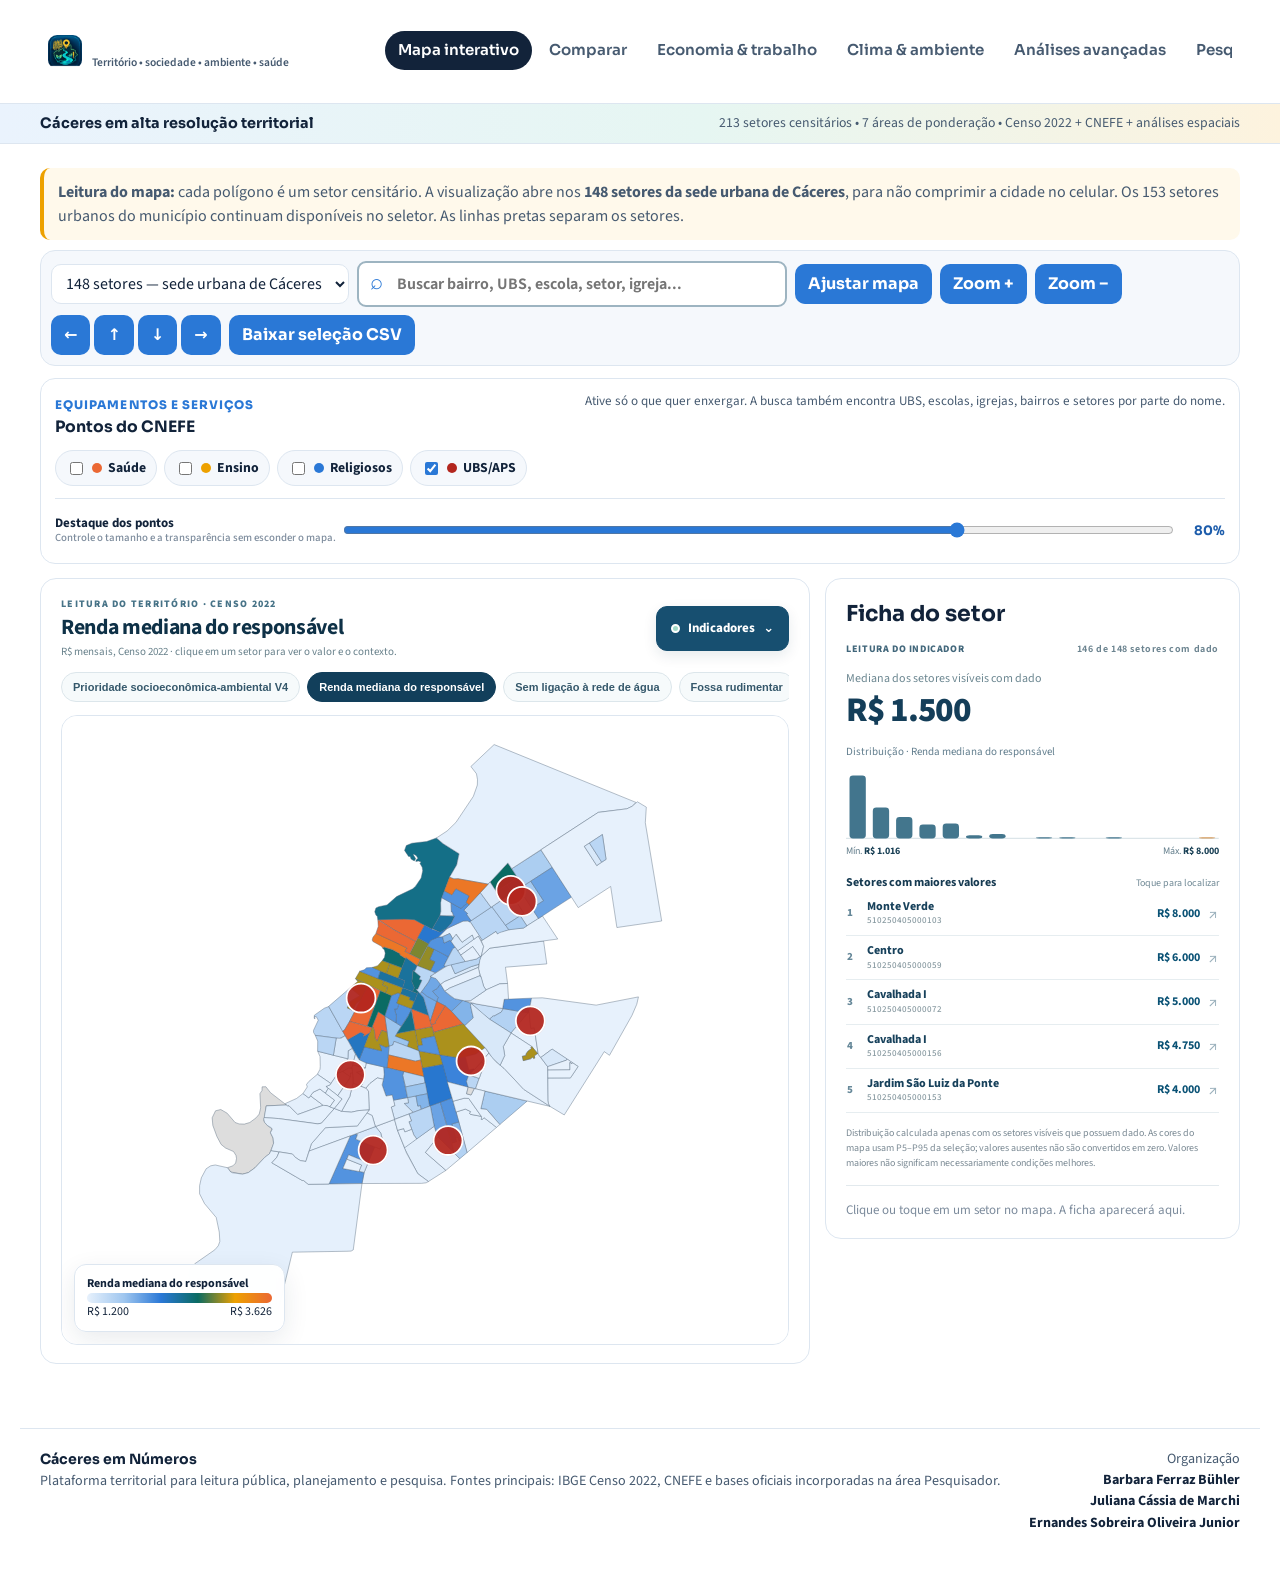
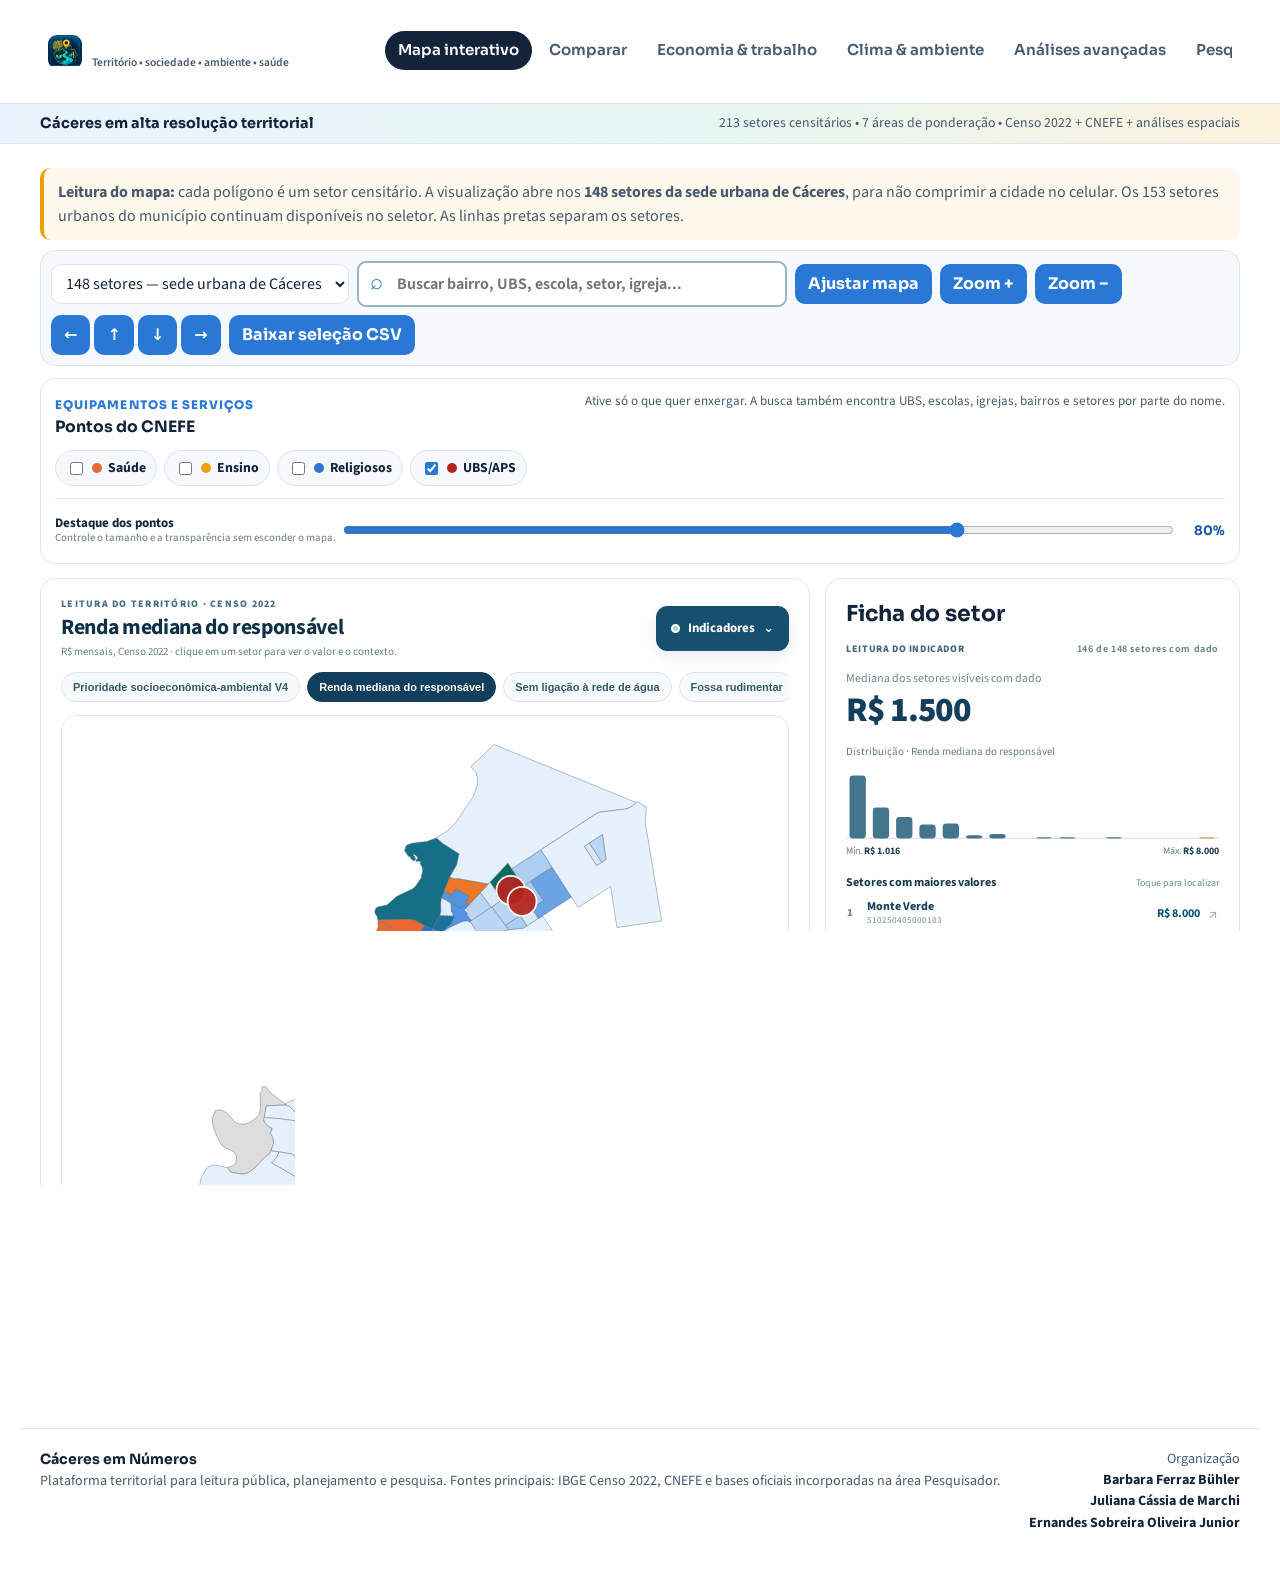
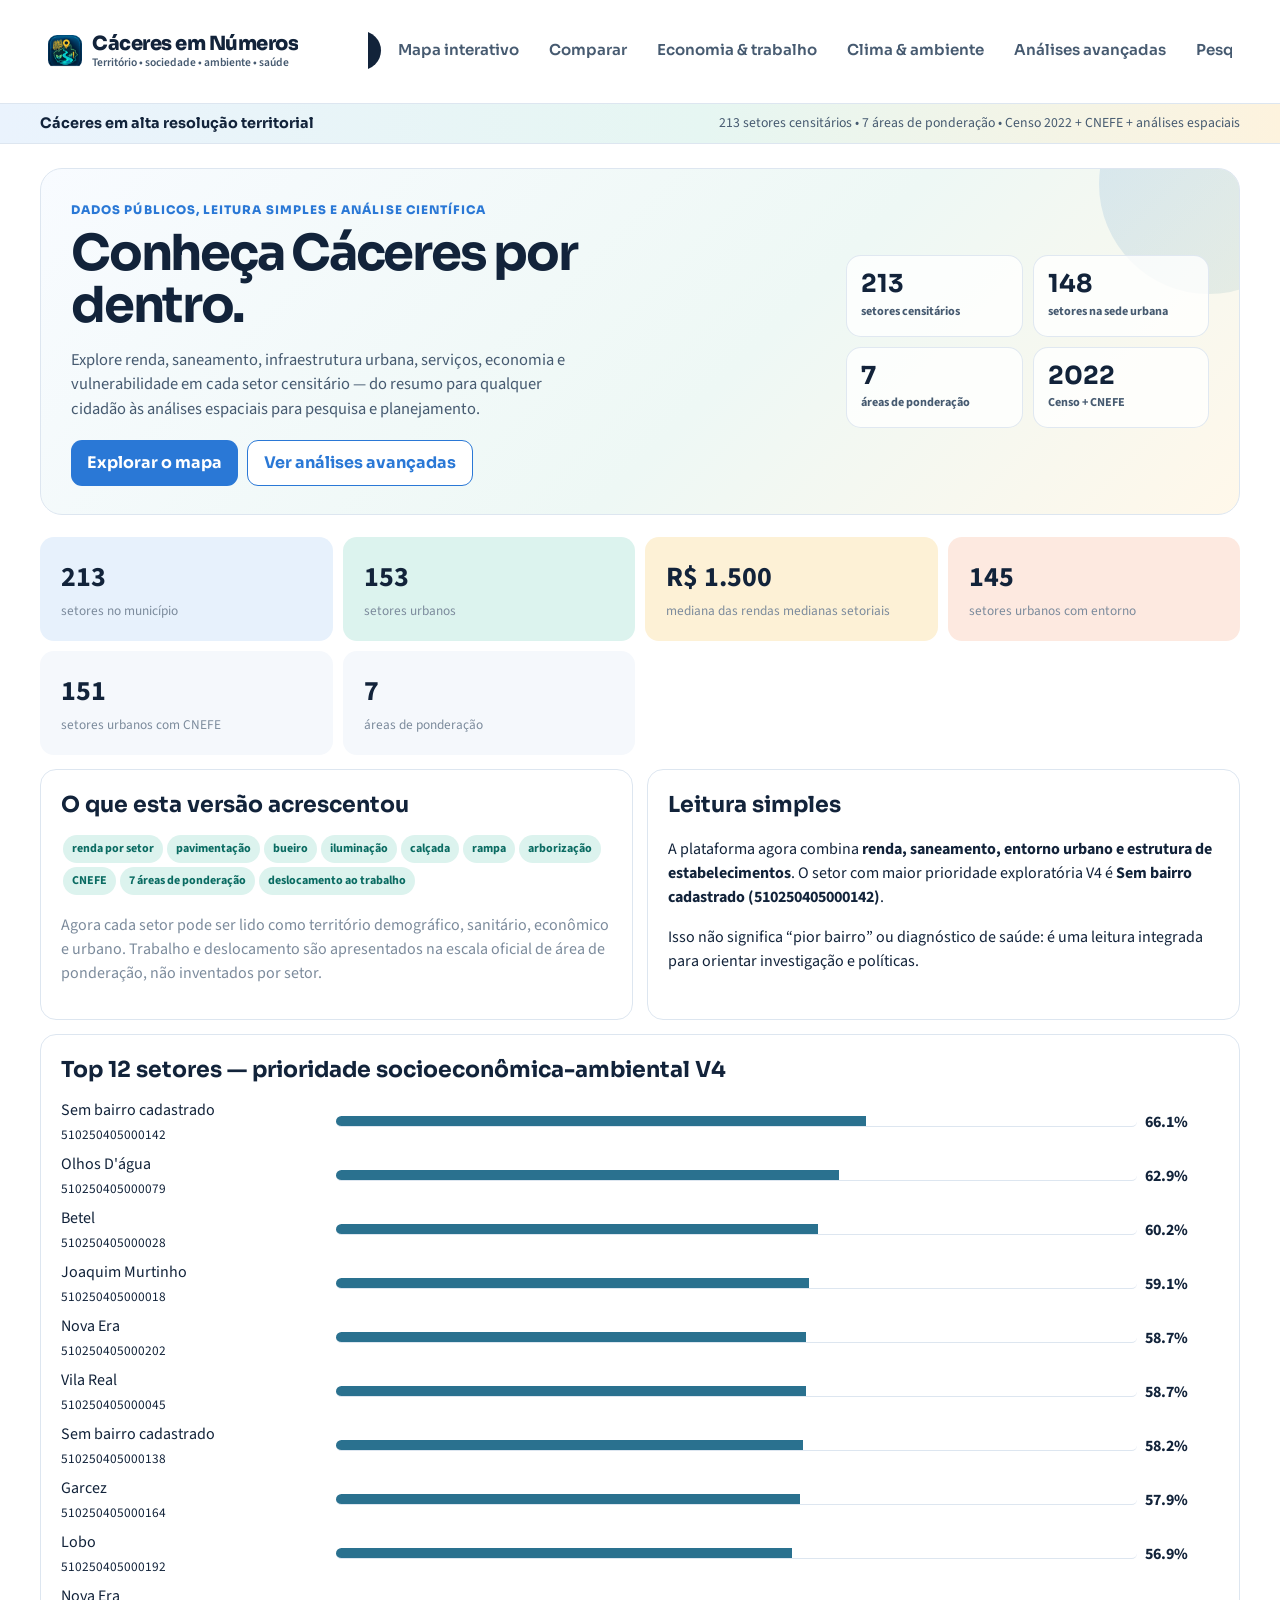
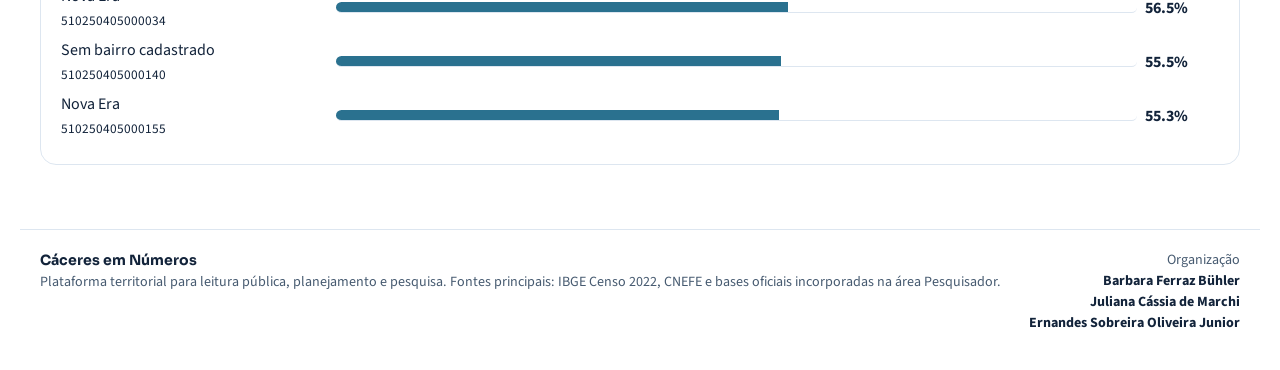
